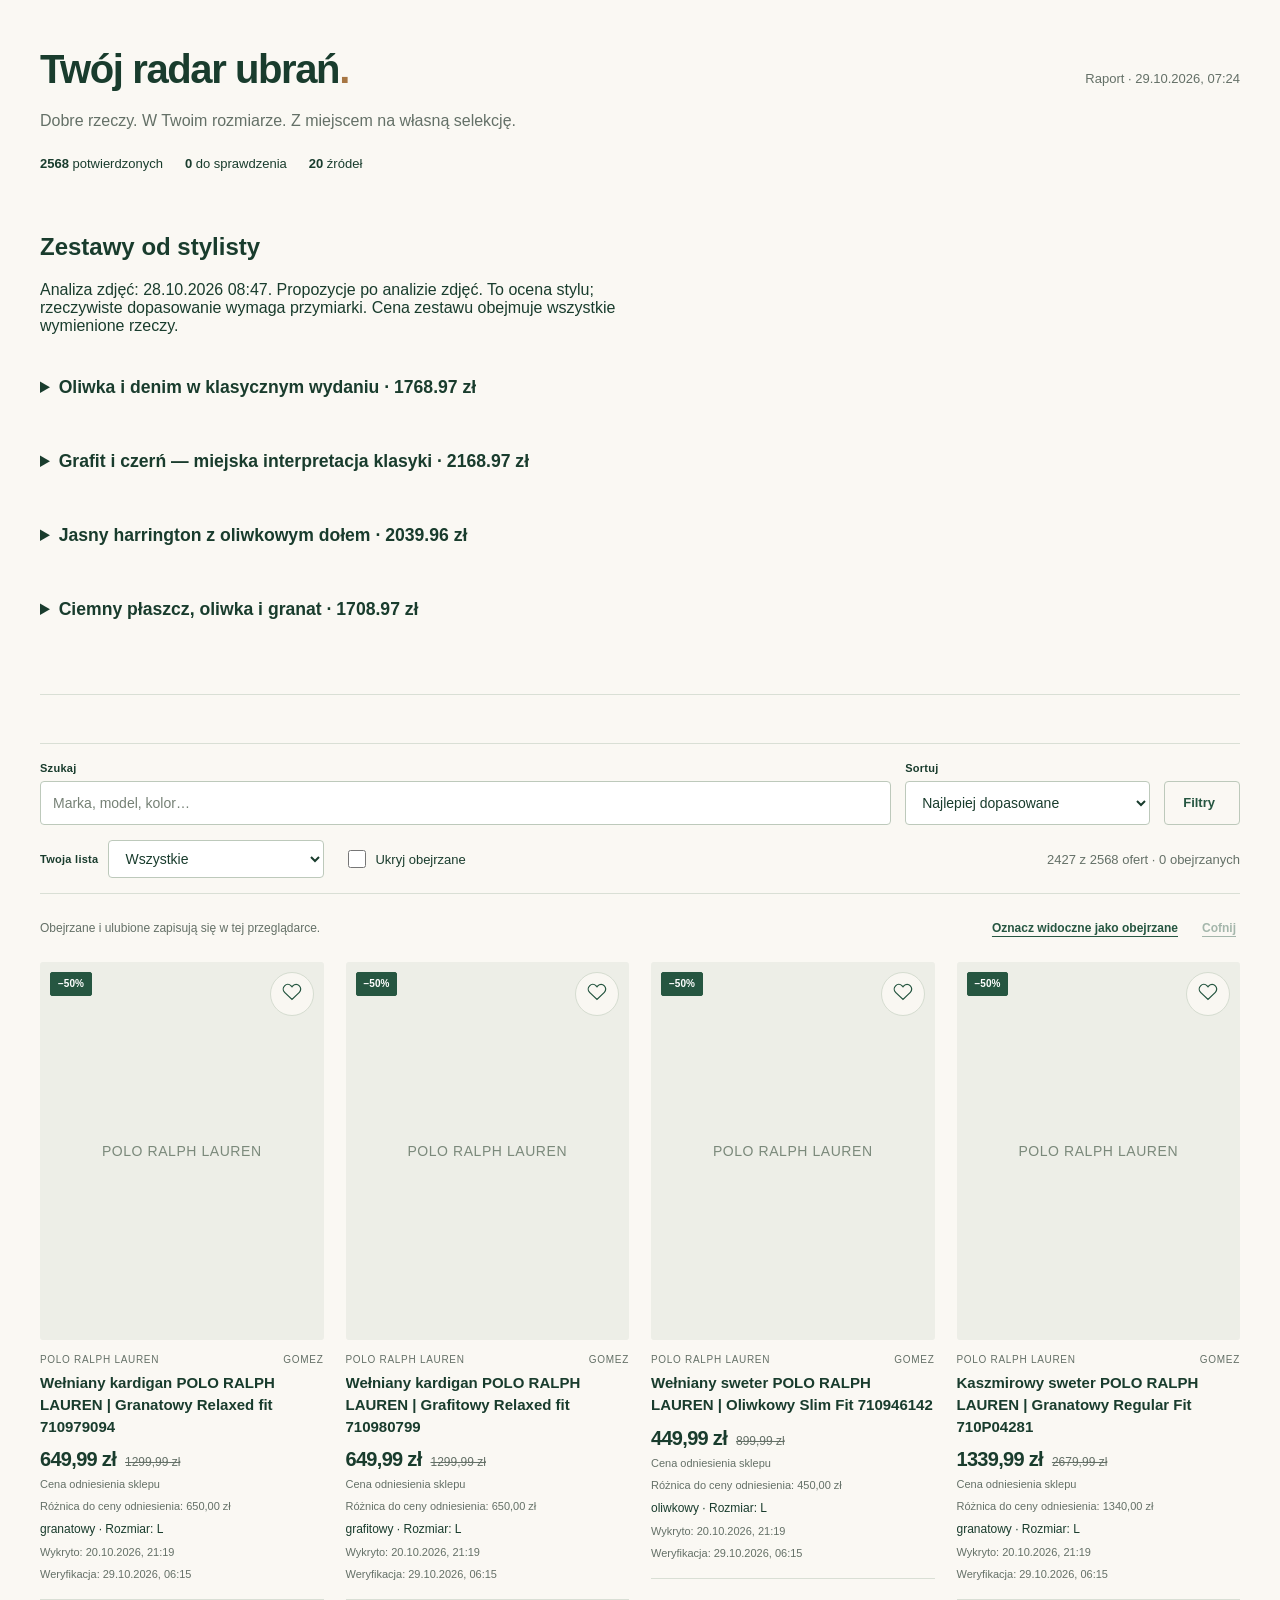
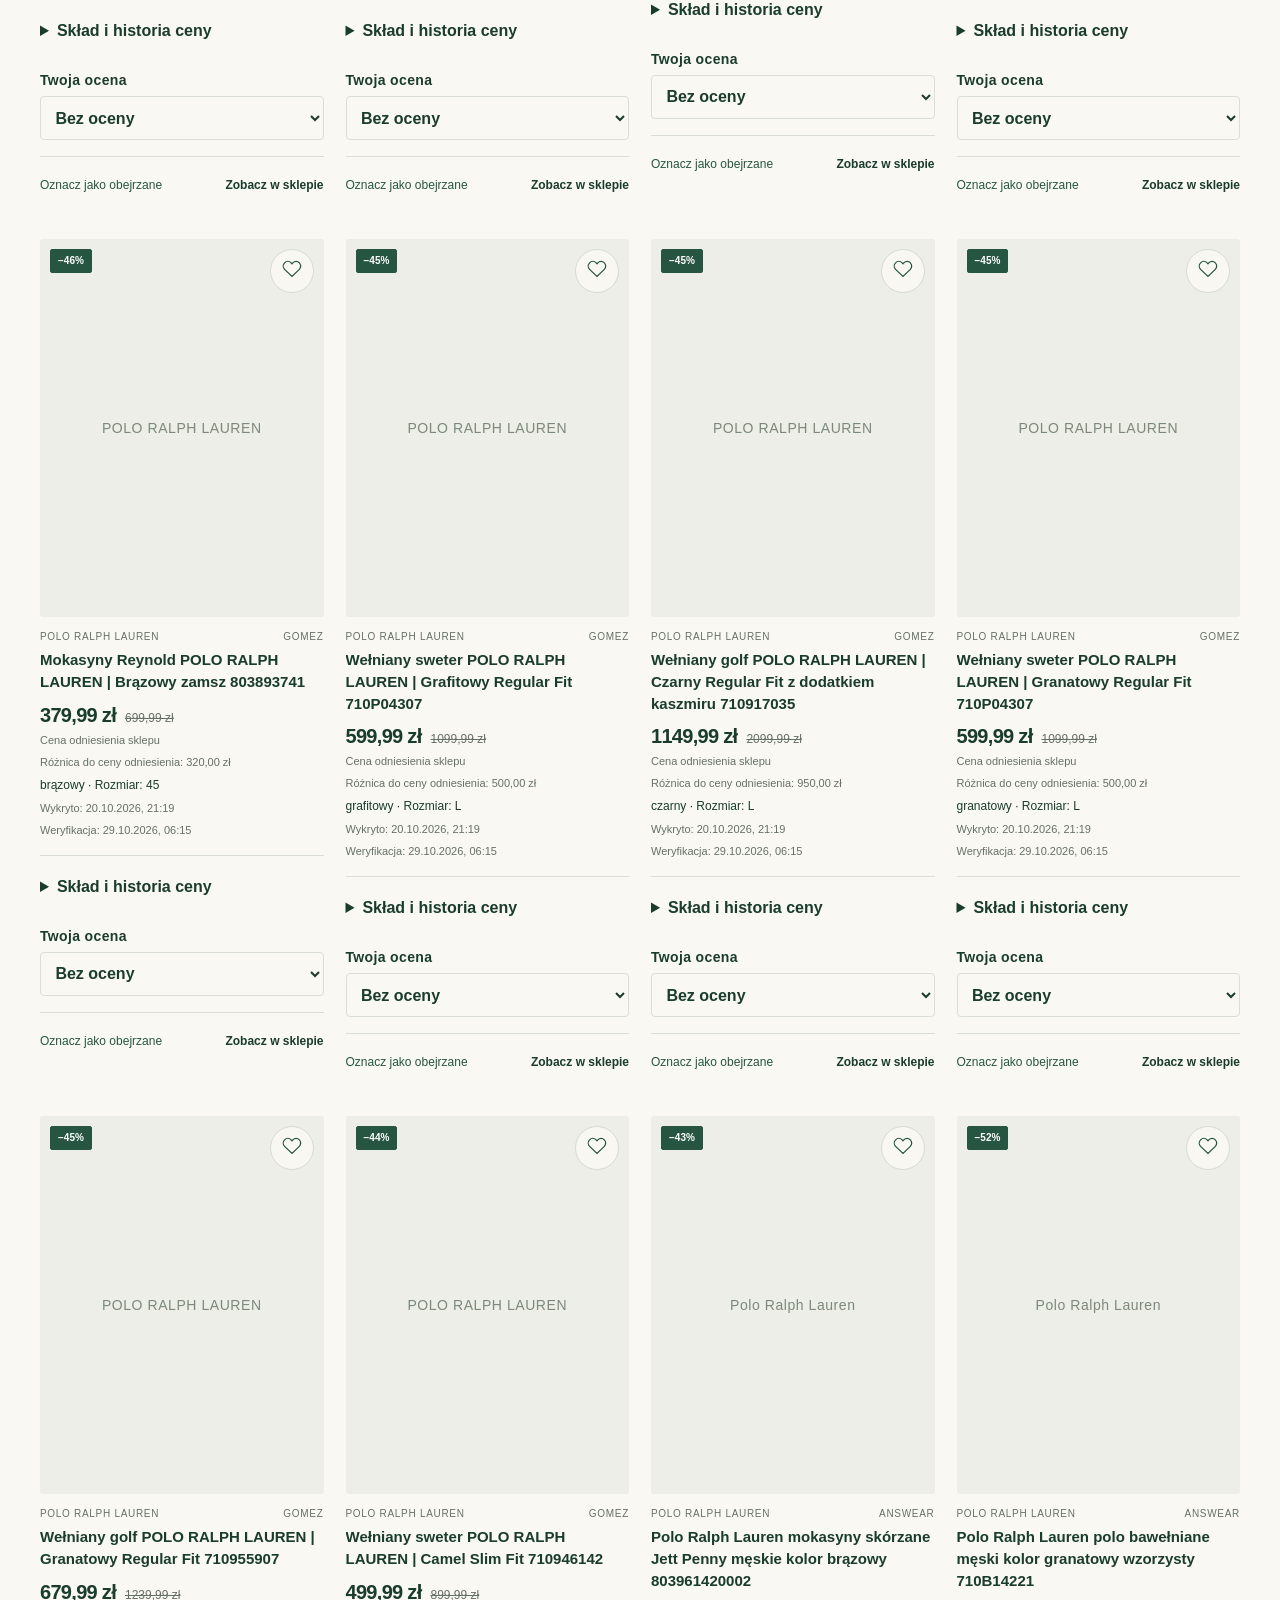
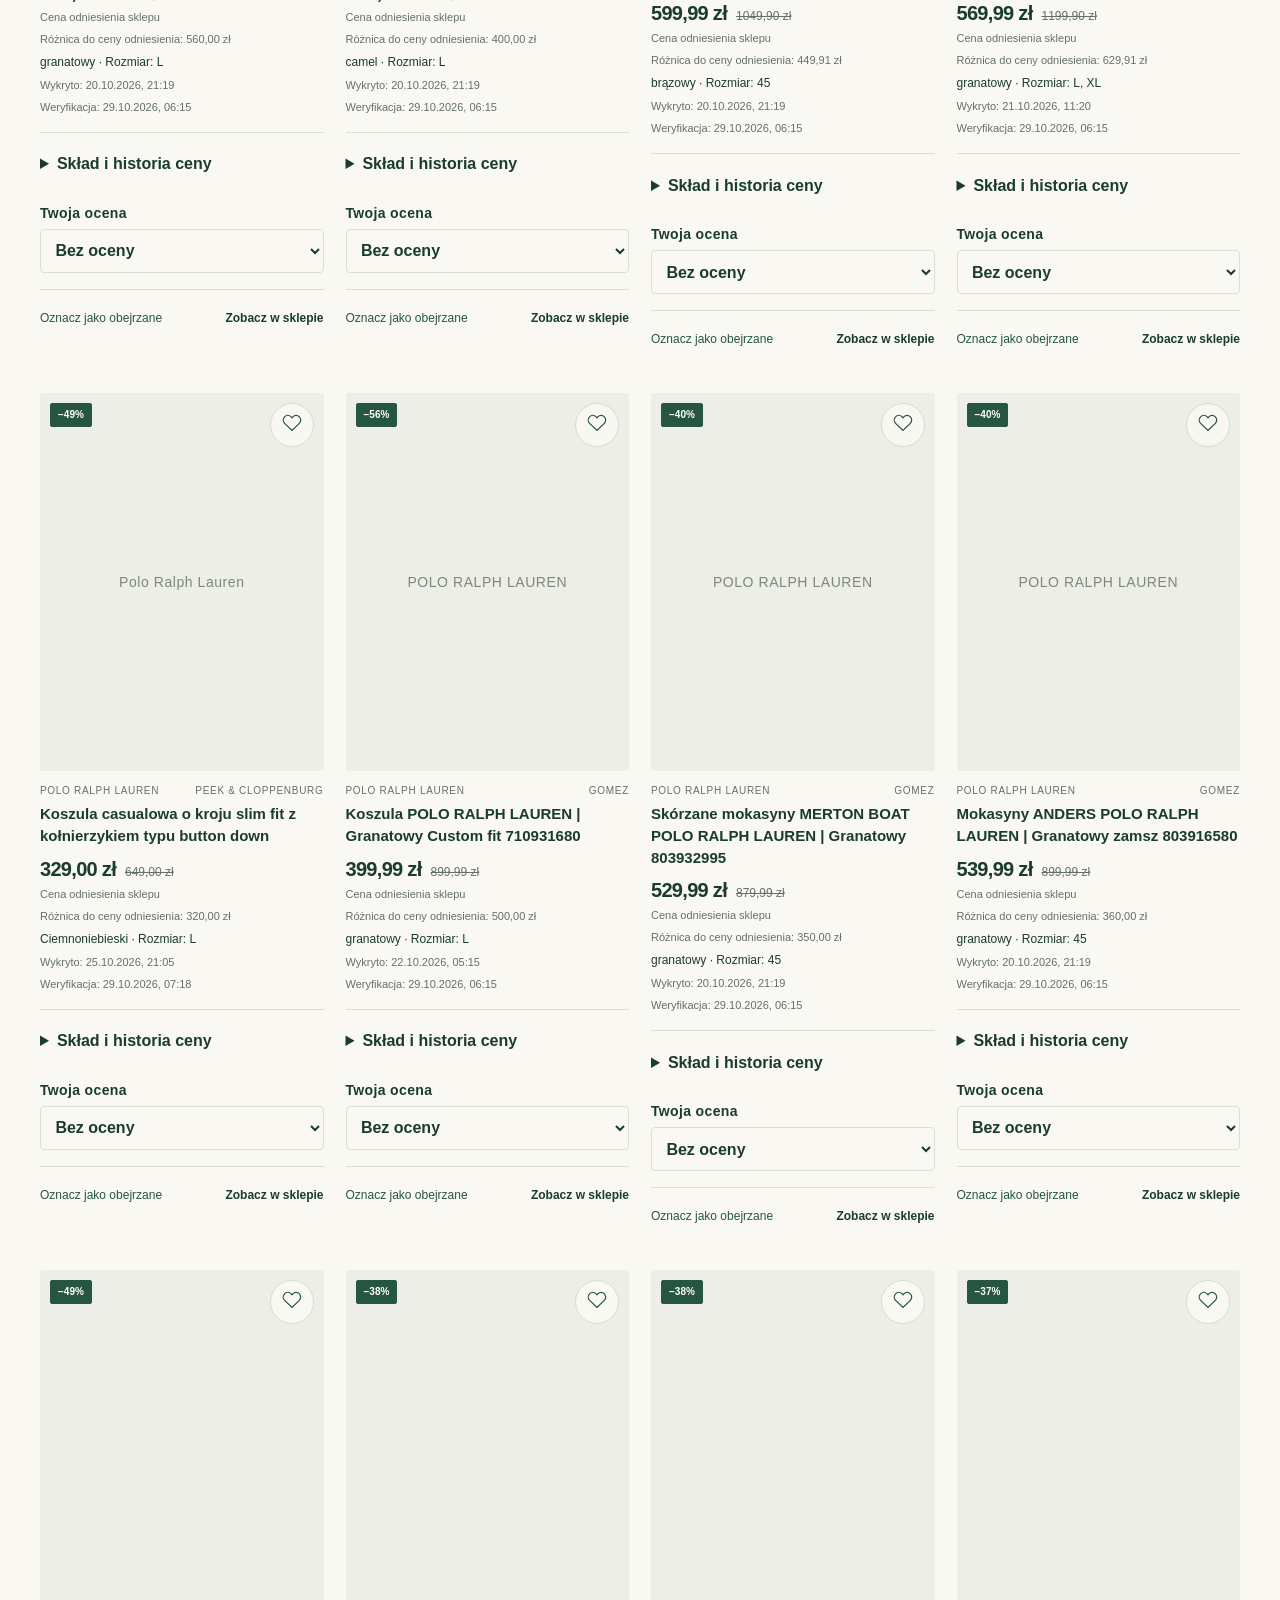
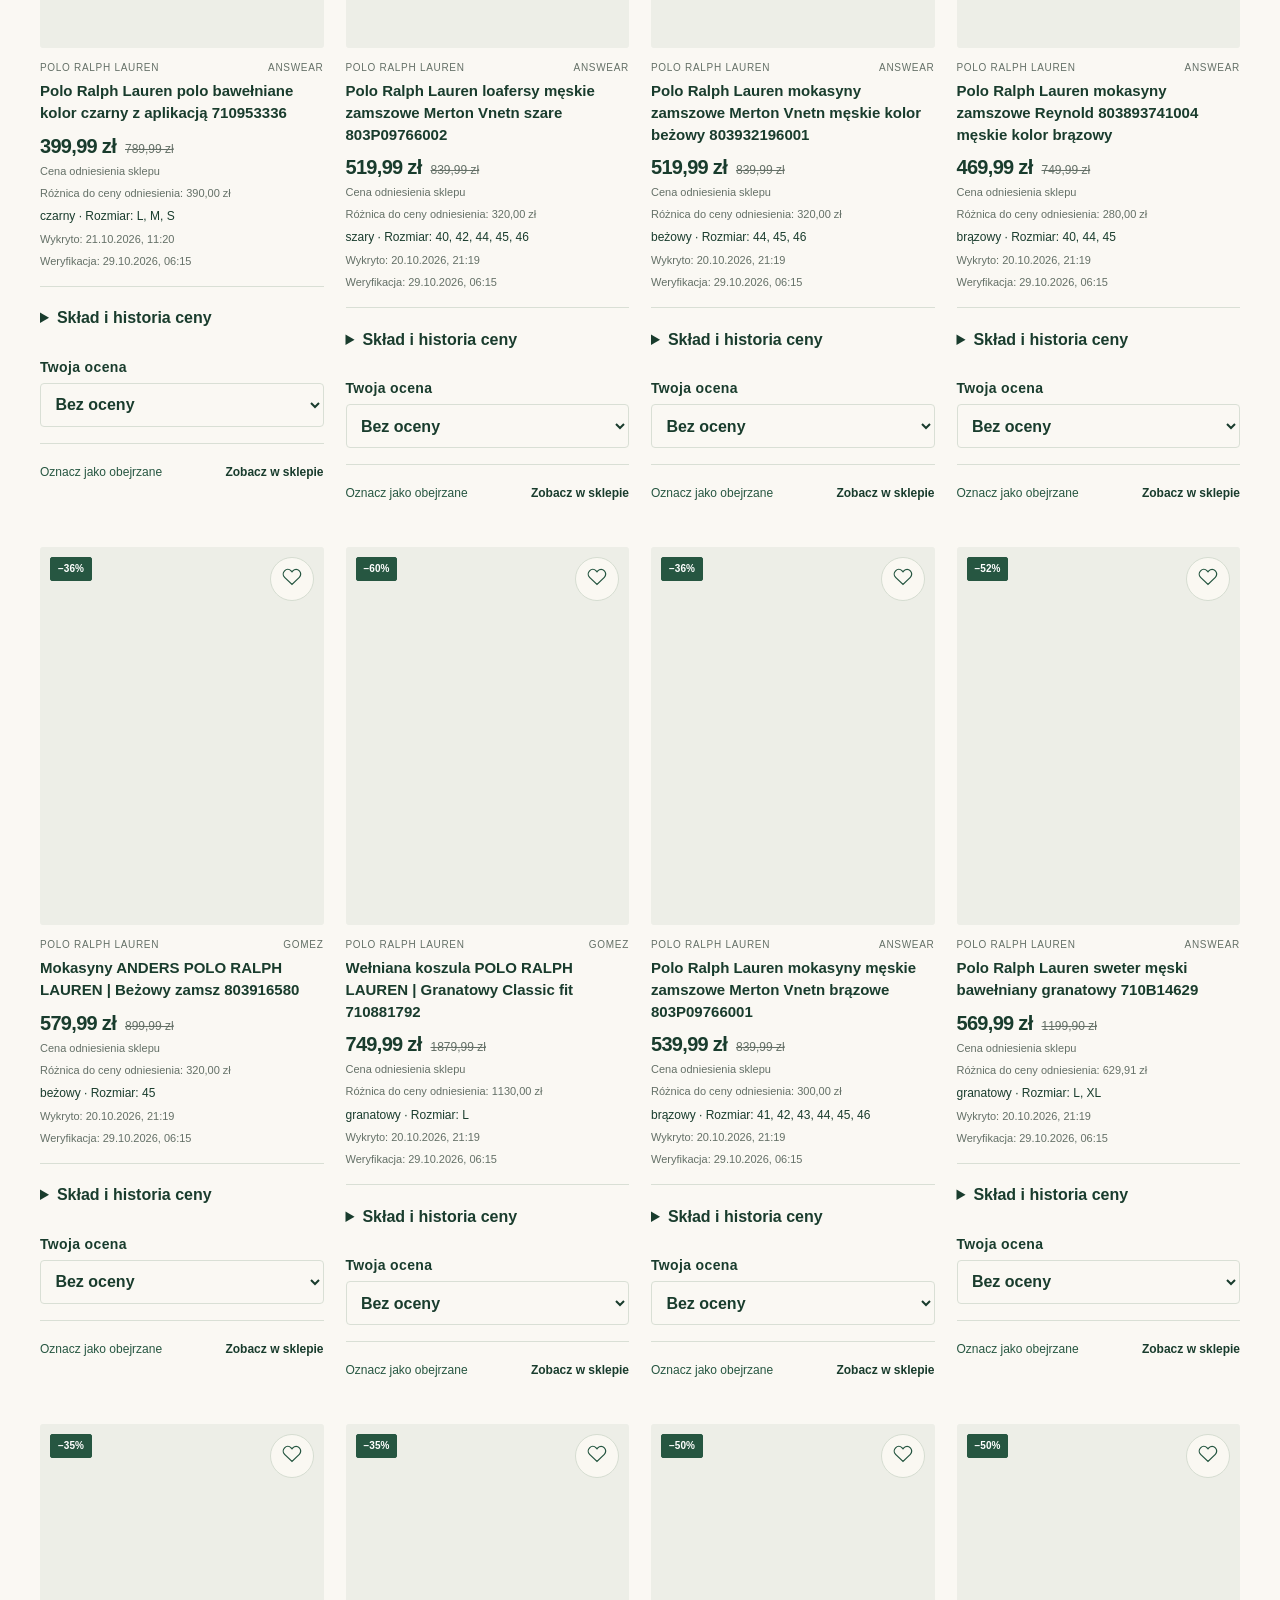
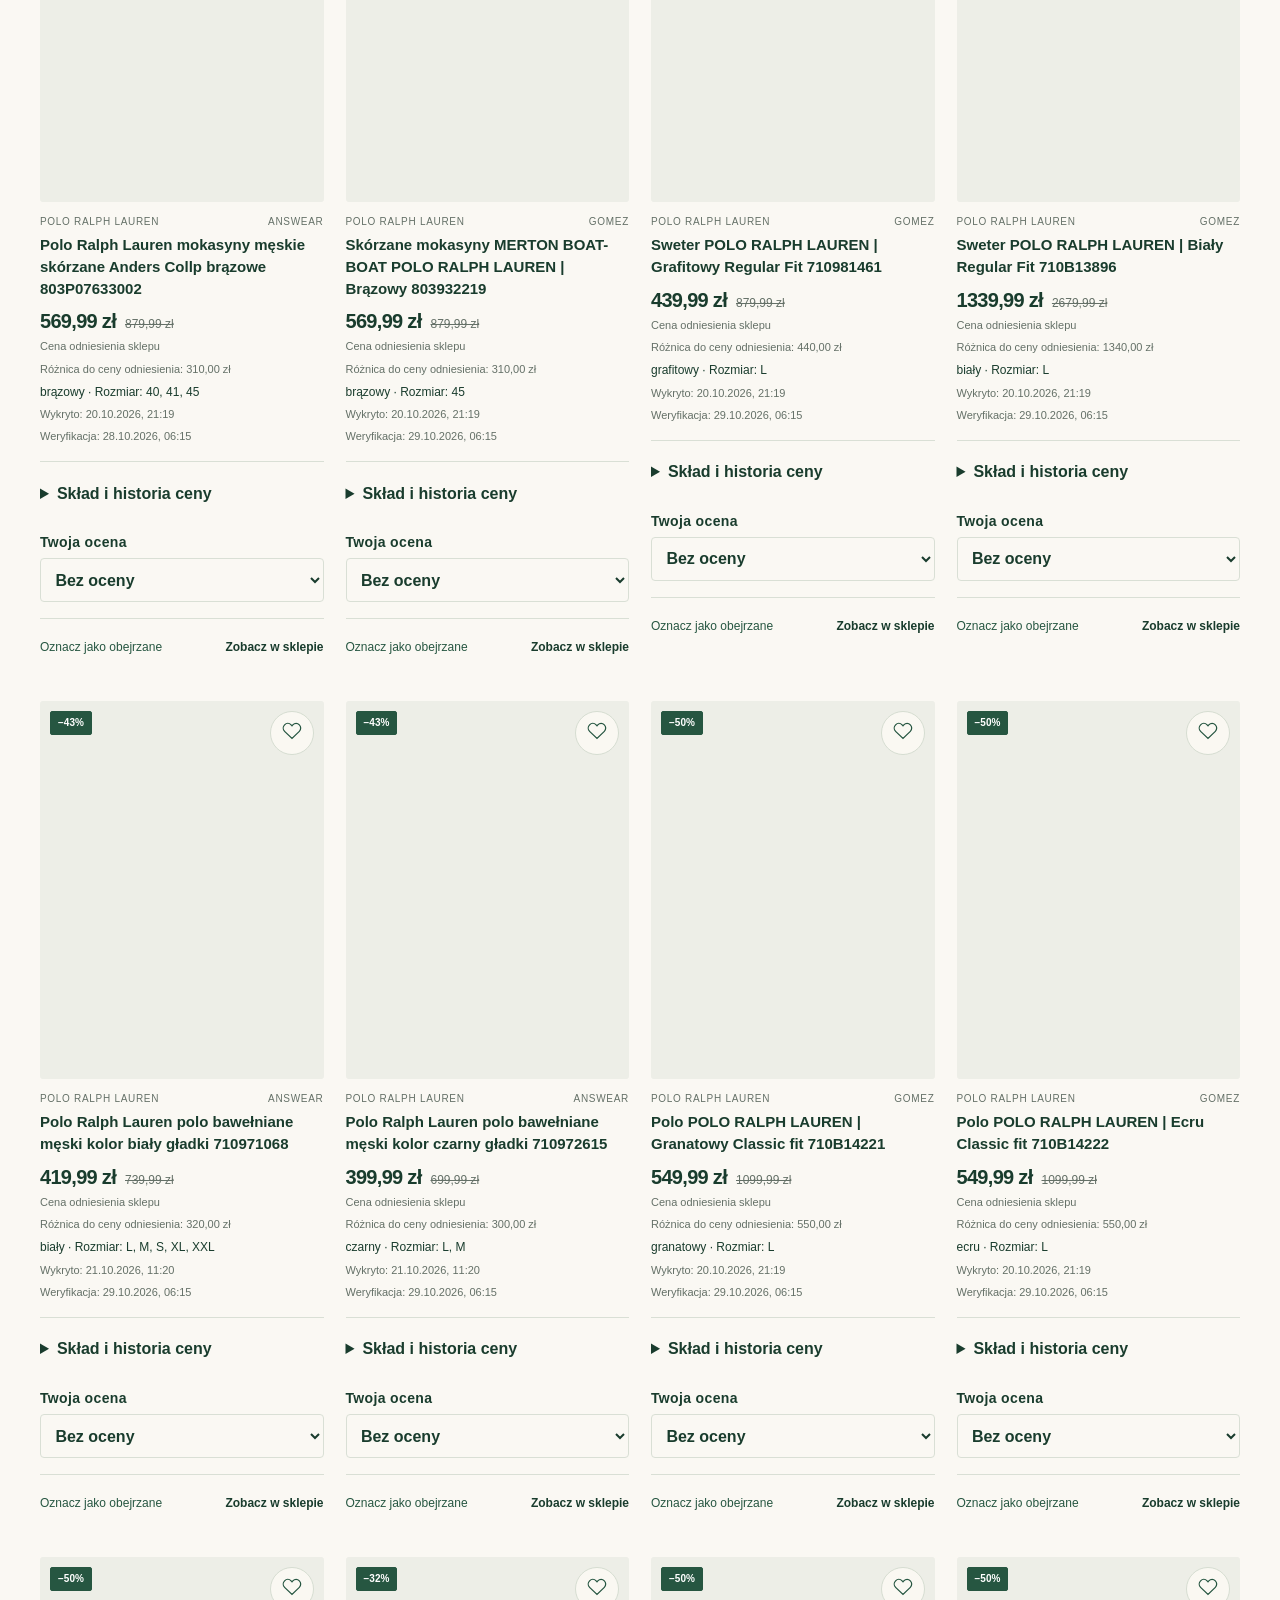
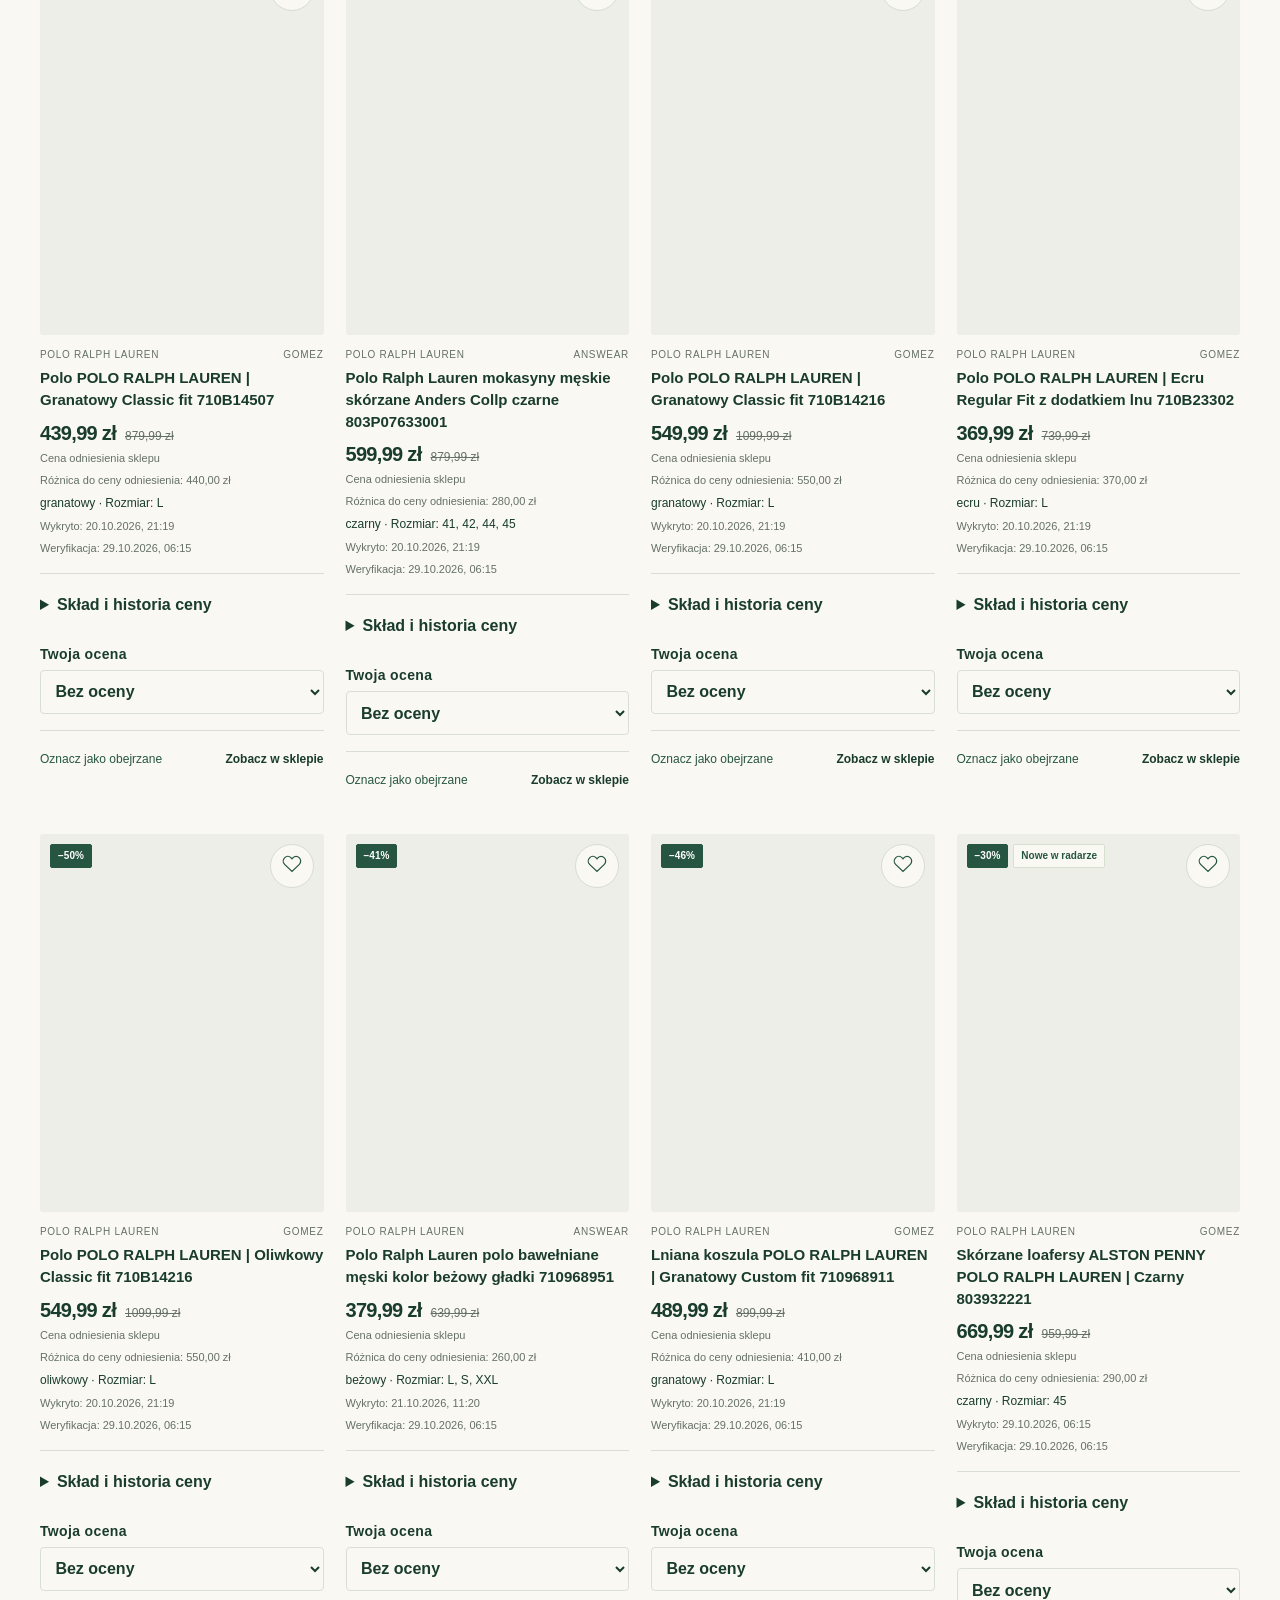
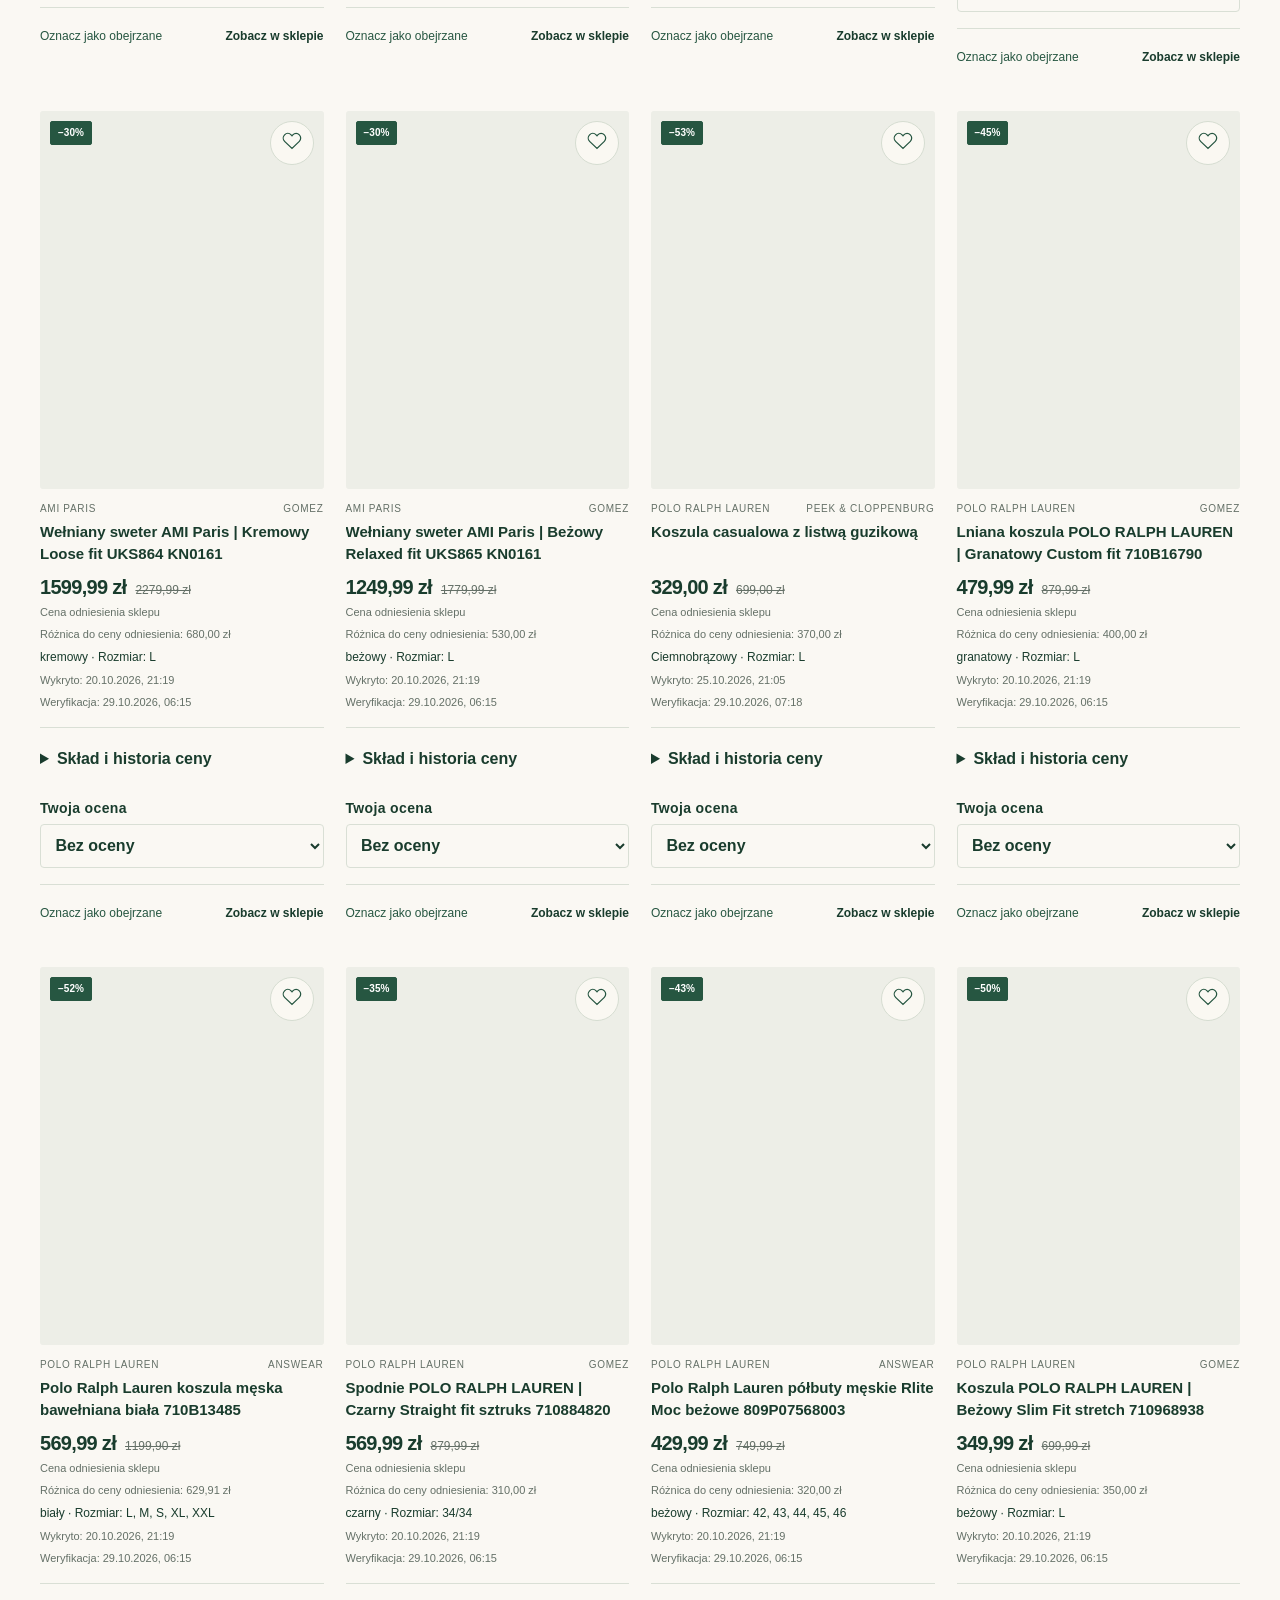
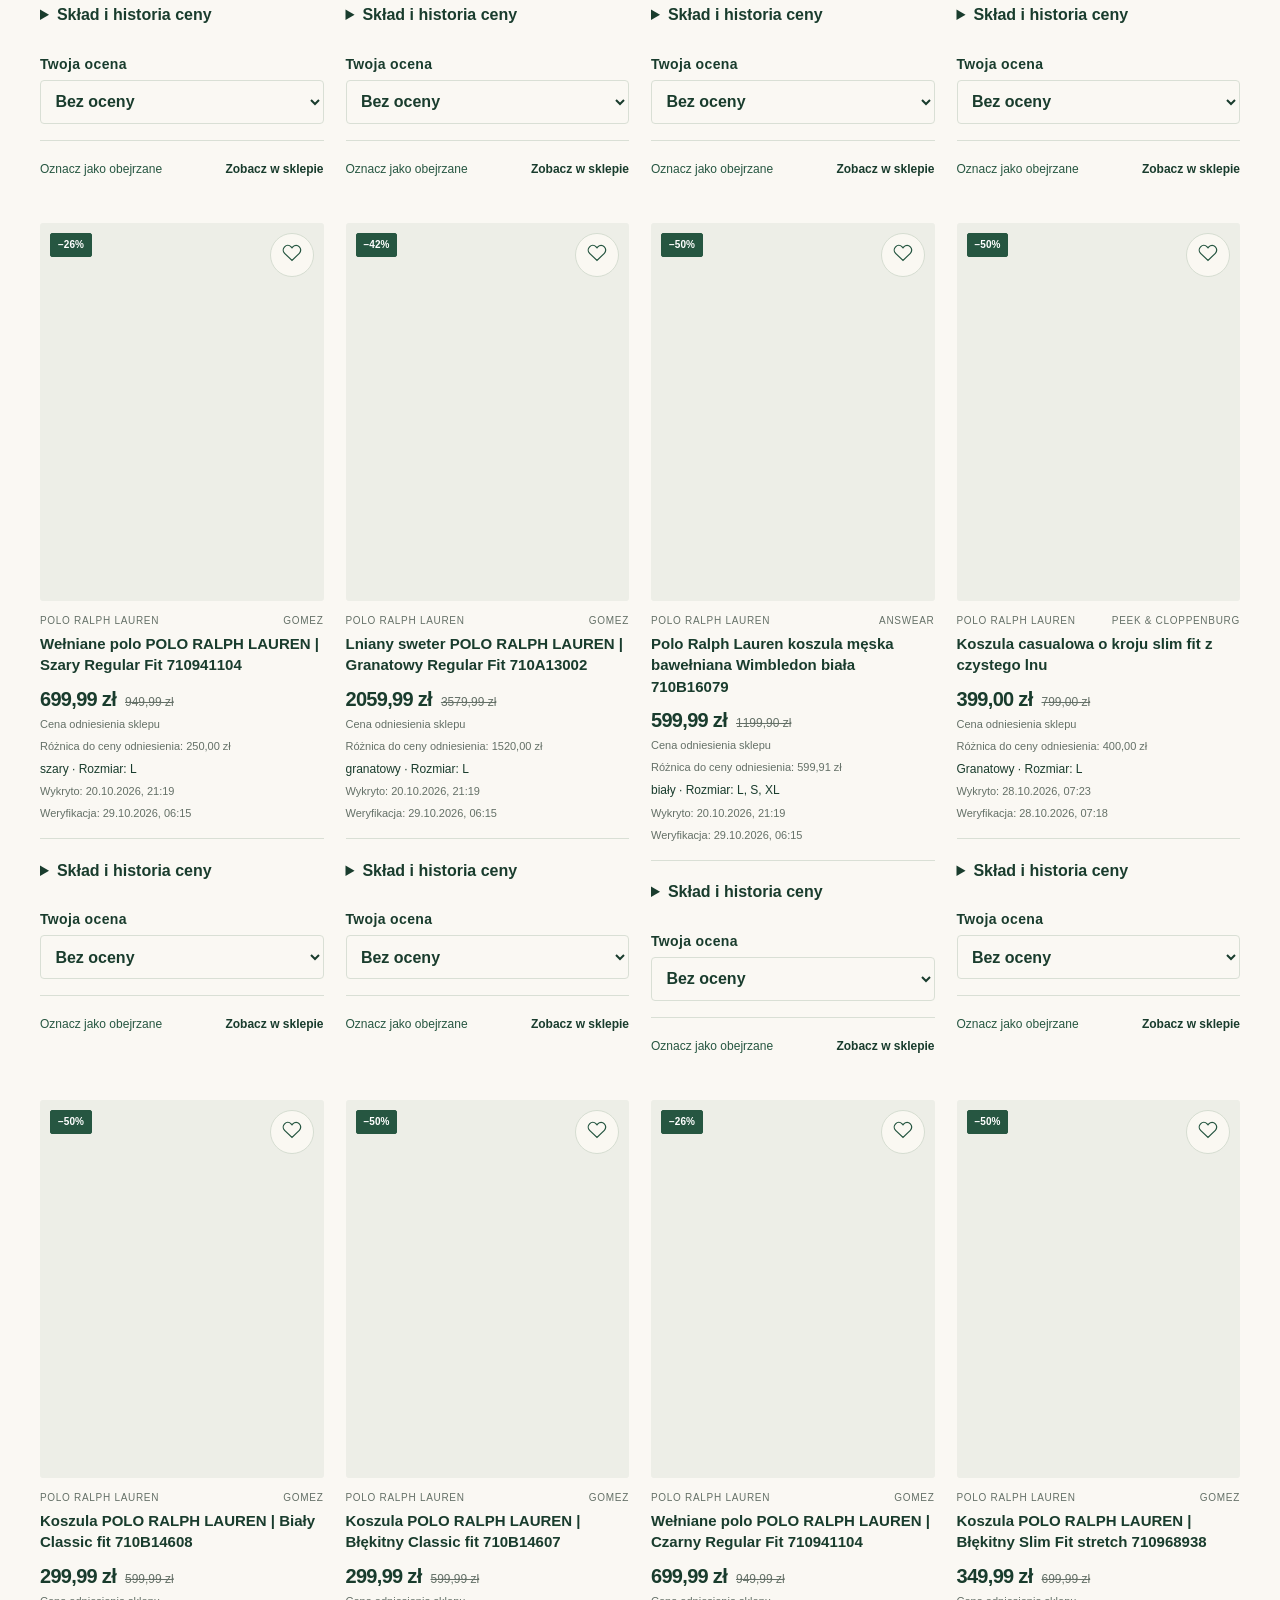
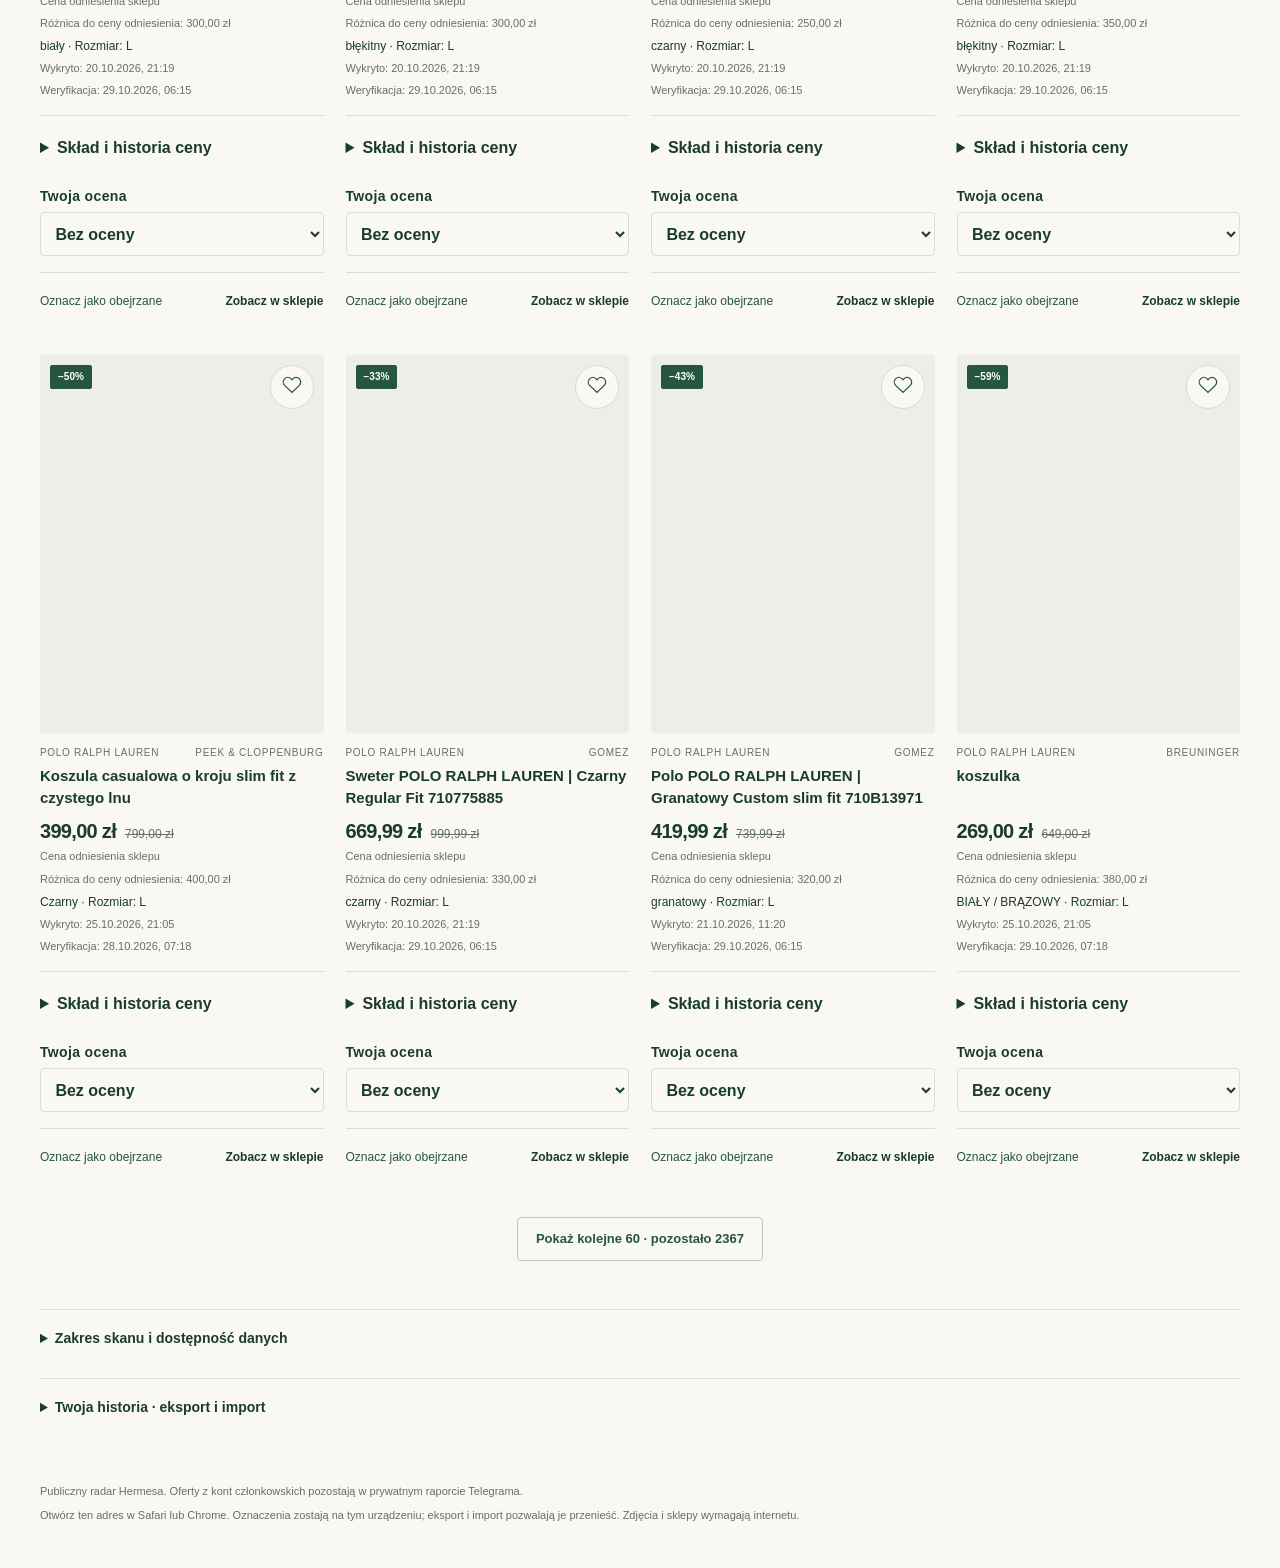
==== radar.html @ 1be6e058 "Zalando/Lounge 2026-10-29" ====
<!doctype html>
<html lang="pl">
<head>
  <meta charset="utf-8">
  <meta name="viewport" content="width=device-width,initial-scale=1">
  <meta name="color-scheme" content="light">
  <meta name="robots" content="noindex, nofollow"><meta name="referrer" content="no-referrer">
  <meta http-equiv="Content-Security-Policy" content="default-src &#x27;none&#x27;; script-src &#x27;sha256-qC9asZ0d1ZzkJw02S2ctF0CqV90RpcH2kcnk150nEUI=&#x27;; style-src &#x27;sha256-hz+eW/xiM1DfiXN0Cu+ZD9nPpnYjF3MrberVdk5clm0=&#x27;; img-src data: https://images.asos-media.com https://media.arket.com https://arket.centracdn.net https://media.cos.com https://images.selected.com https://checkout.selected.com https://image.uniqlo.com https://www.charlestyrwhitt.com https://st.mngbcn.com https://cms.brnstc.de https://product.fidcdn.net https://static.massimodutti.net https://img01.ztat.net https://static.zara.net https://gomez.pl https://dtcralphlauren.scene7.com https://www.mrporter.com https://cache.mrporter.com https://cdn.shopify.com https://www.amiparis.com https://amiparis.com https://lscoglobal.scene7.com https://lsco.scene7.com https://*.ans-media.com https://*.vinted.net; base-uri &#x27;none&#x27;; form-action &#x27;none&#x27;; connect-src &#x27;none&#x27;; object-src &#x27;none&#x27;">
  <title>Twój radar ubrań</title>
  <style>:root{--paper:#faf8f3;--ink:#193c2d;--green:#265641;--muted:#647067;--line:#d9dfd5;--soft:#eef1e9;--white:#fff;--red:#8c342c;font-family:-apple-system,BlinkMacSystemFont,"Segoe UI",sans-serif;color:var(--ink);background:var(--paper);font-synthesis:none}*{box-sizing:border-box}body{margin:0}button,input,select{font:inherit}button,a,input,select,summary{-webkit-tap-highlight-color:transparent}button{cursor:pointer}button:disabled{cursor:default;opacity:.4}a{color:inherit}::selection{background:#d8e5c9} :focus-visible{outline:3px solid #a76a25;outline-offset:3px} [hidden]{display:none!important}.wrap{max-width:1440px;margin:auto;padding-left:40px;padding-right:40px}.masthead{padding-top:48px;padding-bottom:30px}.eyebrow{font-size:11px;letter-spacing:.16em;text-transform:uppercase;font-weight:700;margin:0 0 14px}.heading-row{display:flex;align-items:baseline;justify-content:space-between;gap:24px}h1{font-size:40px;font-weight:600;line-height:1.06;letter-spacing:-.035em;margin:0}.heading-dot{color:#a77643}.edition{font-size:13px;color:var(--muted);white-space:nowrap}.intro{font-size:16px;line-height:1.6;color:var(--muted);margin:18px 0 22px}.summary{display:flex;flex-wrap:wrap;gap:10px 22px;font-size:13px}.summary strong{font-weight:700;font-variant-numeric:tabular-nums}.toolbar{background:var(--paper);position:sticky;top:0;z-index:3;padding:18px 0 12px;border-top:1px solid var(--line);border-bottom:1px solid var(--line)}.primary-controls{display:flex;align-items:end;gap:14px}.search-field{flex:1}.sort-field{width:245px}label{display:flex;flex-direction:column;gap:7px;font-size:11px;font-weight:650;letter-spacing:.025em}input,select{height:44px;min-width:0;border:1px solid #bdc9bb;border-radius:4px;background:var(--white);color:var(--ink);padding:0 12px;font-size:14px;font-weight:400;letter-spacing:normal}input::placeholder{color:#758075}input[type=checkbox]{width:18px;height:18px;margin:0;accent-color:var(--green);flex-shrink:0}input[type=number]{width:100%}.button{min-height:44px;padding:11px 18px;display:inline-flex;gap:6px;align-items:center;justify-content:center;border:1px solid var(--green);border-radius:4px;background:var(--green);color:#fff;font-size:13px;font-weight:600;line-height:1.4;text-decoration:none}.button.secondary{background:transparent;color:var(--green);border-color:#bdc9bb}.text-button{border:0;background:transparent;color:var(--green);padding:10px 4px;min-height:44px;font-size:12px;font-weight:600;text-decoration:underline;text-underline-offset:4px}.quick-controls{display:flex;flex-wrap:wrap;align-items:center;gap:12px 24px;padding-top:12px}.quick-controls>label:first-child{flex-direction:row;align-items:center;gap:10px}.quick-controls select{height:38px}.check{display:flex;flex-direction:row;align-items:center;gap:9px;min-height:44px;font-size:13px;font-weight:450;letter-spacing:normal}.result-count{margin-left:auto;font-size:13px;color:var(--muted);font-variant-numeric:tabular-nums}.toolbar.filters-open{max-height:100vh;max-height:100dvh;overflow-y:auto;overscroll-behavior:contain;scroll-padding-block:12px}.filter-panel-head{display:flex;align-items:center;justify-content:space-between;gap:12px;margin-bottom:16px}.filter-panel-head strong{font-size:14px}#filter-apply{margin-left:auto}.filter-panel{border-top:1px solid var(--line);margin-top:10px;padding-top:18px}.filter-grid{display:grid;grid-template-columns:repeat(4,minmax(0,1fr));gap:16px}.filter-bottom{display:flex;gap:12px 28px;align-items:center;flex-wrap:wrap;padding-top:12px}.filter-bottom .text-button{margin-left:auto}.selection-bar{display:flex;justify-content:space-between;align-items:center;gap:16px;padding:12px 0}.selection-bar p{font-size:12px;color:var(--muted);line-height:1.5;margin:0}.selection-actions{display:flex;gap:16px}.status{font-size:13px;line-height:1.5;margin:0 0 16px;color:var(--green)}.status:empty{display:none}.offer-grid{display:grid;grid-template-columns:repeat(4,minmax(0,1fr));gap:32px 22px}.offer{min-width:0;position:relative}.image-wrap{position:relative;aspect-ratio:3/4;background:#edeee7;overflow:hidden;border-radius:3px;display:flex;align-items:center;justify-content:center}.product-image{width:100%;height:100%;object-fit:contain;mix-blend-mode:multiply}.image-fallback{font-size:14px;color:#7b897b;text-align:center;padding:20px;line-height:1.6;letter-spacing:.04em}.favorite-button{position:absolute;right:10px;top:10px;width:44px;height:44px;background:rgba(250,248,243,.96);border:1px solid #d5dcd0;border-radius:50%;font-size:24px;color:var(--green);line-height:1}.favorite-button[aria-pressed=true]{background:var(--green);color:white;border-color:var(--green)}.badges{position:absolute;left:10px;top:10px;right:65px;display:flex;flex-wrap:wrap;gap:5px;pointer-events:none}.badge{font-size:10px;font-weight:650;padding:5px 7px;background:var(--paper);color:var(--green);line-height:1.2;border:1px solid #d6dfd0;border-radius:2px}.badge.pending{color:#745221;background:#fff7e7;border-color:#dcccaa}.badge.discount{background:var(--green);color:#fff;border-color:var(--green)}.offer.seen .product-image{opacity:.67}.offer.seen .image-wrap:after{content:"Obejrzane";position:absolute;bottom:10px;left:10px;background:var(--paper);padding:6px 9px;font-size:11px;color:var(--muted);border-radius:2px}.offer-body{padding:14px 0 0}.offer-kicker{display:flex;justify-content:space-between;gap:10px;font-size:10px;letter-spacing:.07em;text-transform:uppercase;color:var(--muted);margin:0 0 7px}.offer-kicker span{overflow-wrap:anywhere}.offer-title{font-size:15px;line-height:1.45;font-weight:550;margin:0 0 11px;display:-webkit-box;-webkit-line-clamp:3;-webkit-box-orient:vertical;overflow:hidden;min-height:44px}.offer-title a{text-decoration:none}.offer-title a:hover{text-decoration:underline;text-underline-offset:3px}.price-row{display:flex;align-items:baseline;gap:9px;flex-wrap:wrap;font-variant-numeric:tabular-nums}.price{font-size:20px;font-weight:650;letter-spacing:-.035em}.old-price{font-size:12px;color:var(--muted);text-decoration:line-through}.native-price,.reference,.offer-details,.offer-date{color:var(--muted);font-size:11px;line-height:1.55;margin:5px 0 0}.offer-details{font-size:12px;color:var(--ink)}.pending-reason{font-size:12px;line-height:1.5;color:#745221;margin:9px 0 0}.offer-actions{display:flex;gap:9px;align-items:center;border-top:1px solid var(--line);margin-top:12px;padding-top:6px;flex-wrap:wrap}.seen-button{border:0;background:transparent;padding:10px 0;font-size:12px;min-height:44px;color:var(--green);text-align:left}.seen-button[aria-pressed=true]{color:var(--muted)}.shop-link{margin-left:auto;font-size:12px;min-height:44px;display:flex;align-items:center;gap:5px;text-decoration:none;font-weight:600}.shop-link:hover{text-decoration:underline}.history{margin:8px 0 0;font-size:11px;color:var(--muted)}.history summary{min-height:30px;cursor:pointer}.history ul{padding-left:17px;line-height:1.7;margin:5px 0}.load-more{text-align:center;margin:38px 0 48px}.empty{text-align:center;padding:70px 20px}.empty h2{font-size:28px;font-weight:550;letter-spacing:-.025em;margin:10px 0}.empty p{color:var(--muted);max-width:450px;margin:15px auto 24px;line-height:1.6;font-size:14px}.coverage,.personal-data{border-top:1px solid var(--line);padding:20px 0}.coverage>summary,.personal-data>summary{cursor:pointer;font-size:14px;font-weight:600;min-height:28px}.coverage p,.personal-data p{font-size:12px;color:var(--muted);line-height:1.7;max-width:850px}.table-scroll{overflow-x:auto}table{width:100%;border-collapse:collapse;font-size:12px;text-align:left}th,td{padding:12px;border-bottom:1px solid var(--line);vertical-align:top}th{font-weight:600}td{color:var(--muted)}.data-actions{display:flex;align-items:center;gap:12px;flex-wrap:wrap}.file-label{position:relative;cursor:pointer;letter-spacing:normal}.file-label input{position:absolute;inset:0;width:100%;opacity:0;cursor:pointer}.file-label:focus-within{outline:3px solid #a76a25;outline-offset:3px}.danger{color:var(--red)}.clear-confirm{border-left:3px solid var(--red);padding:4px 16px;margin-top:18px}.clear-confirm .button{margin:0 8px 8px 0}.footer{padding-top:30px;padding-bottom:38px;color:var(--muted);font-size:11px;line-height:1.7}.footer p{margin:5px 0}.fallback{border-top:1px solid var(--line);padding-top:25px;padding-bottom:40px}.fallback h2{font-weight:550}.fallback p{line-height:1.6}.fallback a{overflow-wrap:anywhere}@media(min-width:1700px){.offer-grid{grid-template-columns:repeat(5,minmax(0,1fr))}}@media(max-width:1100px){.offer-grid{grid-template-columns:repeat(3,minmax(0,1fr))}.wrap{padding-left:28px;padding-right:28px}.heading-row{align-items:start;flex-direction:column;gap:15px}.filter-grid{grid-template-columns:repeat(3,minmax(0,1fr))}}@media(max-width:740px){.wrap{padding-left:18px;padding-right:18px}.masthead{padding-top:30px;padding-bottom:22px}.intro{font-size:14px;margin:14px 0 18px}.summary{font-size:12px;gap:8px 15px}.toolbar{padding-top:12px}.primary-controls{gap:10px;flex-wrap:wrap}.search-field{flex-basis:100%}.sort-field{flex:1;width:auto}.primary-controls>.button{min-width:85px}.quick-controls{gap:4px 14px}.quick-controls>label:first-child{font-size:0;gap:0}.quick-controls select{font-size:13px;width:141px}.check{font-size:12px}.result-count{margin-left:0;width:100%;padding-top:4px;font-size:12px}.filter-grid{grid-template-columns:repeat(2,minmax(0,1fr));gap:13px 10px}.filter-bottom{gap:2px}.filter-bottom .check{width:100%}.filter-bottom .text-button{margin-left:0}.selection-bar{align-items:start;flex-direction:column;gap:0;padding:10px 0}.selection-actions{justify-content:space-between;width:100%;gap:8px}.selection-actions .text-button{font-size:11px}.offer-grid{grid-template-columns:repeat(2,minmax(0,1fr));gap:25px 12px}.favorite-button{right:7px;top:7px;width:44px;height:44px}.badges{left:7px;top:7px;right:55px;gap:4px}.badge{font-size:9px;padding:4px}.offer-title{font-size:13px;-webkit-line-clamp:3;margin-bottom:8px;min-height:57px}.offer-body{padding-top:11px}.offer-kicker{font-size:9px;gap:5px;flex-direction:column;margin-bottom:6px}.price{font-size:18px}.old-price{font-size:10px}.offer-actions{gap:0;flex-direction:column;align-items:stretch}.shop-link{margin-left:0;justify-content:space-between;border-top:1px solid var(--line)}.seen-button{font-size:11px}.offer-details,.pending-reason{font-size:11px}.coverage>summary,.personal-data>summary{font-size:13px}.edition{font-size:12px}.load-more{margin:28px 0 36px}.data-actions{align-items:stretch}.data-actions>.button{flex:1}.data-actions>.danger{width:100%;text-align:left}}@media(prefers-reduced-motion:no-preference){.button,.favorite-button{transition:background-color .15s,color .15s}.product-image{transition:opacity .15s}}

@media(max-width:740px){h1{font-size:32px}}

.static-page,.static-pending{margin:24px 0;padding:18px 0;border-top:1px solid var(--line)}.static-page>summary,.static-pending>summary{cursor:pointer;min-height:44px;font-weight:600}.static-page>.offer-grid{margin-top:20px}#preview-note{max-width:70ch;font-size:14px;line-height:1.6;margin:12px 0 24px}#static-report>h2{font-size:22px}#static-report>p{line-height:1.6;margin-bottom:24px}.static-pending li{margin:18px 0}

.stylist{margin-block:2rem 3rem;padding-bottom:2rem;border-bottom:1px solid var(--line,#d7ddd7)}.outfit{margin-block:2rem}.outfit h3{font-size:1.3rem;margin-bottom:.5rem}.outfit-items{display:grid;grid-template-columns:repeat(auto-fit,minmax(140px,1fr));gap:1rem;list-style:none;padding:0}.outfit-items li{min-width:0}.outfit-items img{display:block;width:100%;height:240px;object-fit:contain;background:#f4f2ed;margin-bottom:.6rem}.outfit-items a{overflow-wrap:anywhere}.outfit-items p{font-size:.85rem}.stylist>p,.outfit>p{max-width:70ch}

.outfit>summary{cursor:pointer;font-size:1.1rem;font-weight:600;padding-block:.65rem}.outfit[open]>summary{margin-bottom:1rem}

.offer-evidence{margin-block:1rem;border-top:1px solid var(--line);padding-top:.75rem}.offer-evidence summary{cursor:pointer;min-height:44px;display:list-item;padding-block:.65rem;font-weight:600}.offer-evidence p{font-size:.875rem;line-height:1.5;overflow-wrap:anywhere}.rating-label{display:grid;gap:.5rem;margin-block:1rem;font-size:.875rem;font-weight:600}.feedback-select{width:100%;min-width:0;min-height:44px;font:inherit;font-size:1rem;padding:.65rem;background:var(--paper,#faf9f5);color:var(--ink,#173b2e);border:1px solid var(--line,#b8c4bc);border-radius:4px}.feedback-select:focus-visible{outline:2px solid #173b2e;outline-offset:3px}
</style>
</head>
<body>
  <header class="masthead wrap">
    <div class="heading-row"><h1>Twój radar ubrań<span class="heading-dot">.</span></h1><span class="edition" id="edition">2026-10-29T08:24:57+01:00</span></div>
    <p class="intro">Dobre rzeczy. W Twoim rozmiarze. Z miejscem na własną selekcję.</p>
    <div class="summary" id="summary">2568 dopasowań · 0 do sprawdzenia</div>
  </header>
  <main class="wrap">
    <section class="stylist" aria-label="Zestawy od stylisty"><h2>Zestawy od stylisty</h2><p>Analiza zdjęć: 28.10.2026 08:47. Propozycje po analizie zdjęć. To ocena stylu; rzeczywiste dopasowanie wymaga przymiarki. Cena zestawu obejmuje wszystkie wymienione rzeczy.</p><details class="outfit"><summary>Oliwka i denim w klasycznym wydaniu · 1768.97 zł</summary><p>Nieformalne spotkanie, kawa i jesienny spacer po mieście.</p><ol class="outfit-items"><li><img src="https://gomez.pl/assets/photo/detect/align-tc/upload/product/246/pr255m00004039p000l-2-scale-432-500.jpg.webp" alt="Wełniany sweter POLO RALPH LAUREN | Oliwkowy Slim Fit 710946142" loading="lazy" width="180" height="240"><a href="https://gomez.pl/pl/product/polo-ralph-lauren-lssfvnpp-long-sleeve-pullover-710946142-7" rel="noopener noreferrer">1. Wełniany sweter POLO RALPH LAUREN | Oliwkowy Slim Fit 710946142</a><p>Gomez · 449.99 zł · Rozmiar: L</p></li><li><img src="https://img2.ans-media.com/i/628x942/SS26-SJM03M-55J_F1.webp?v=1768415708" alt="Polo Ralph Lauren jeansy męskie 710982147" loading="lazy" width="180" height="240"><a href="https://answear.com/p/polo-ralph-lauren-jeansy-meskie-710982147-1535368" rel="noopener noreferrer">2. Polo Ralph Lauren jeansy męskie 710982147</a><p>Answear · 419.99 zł · Rozmiar: 31/32, 32/32, 33/32, 33/34, 34/32, 34/34, 36/32, 36/34, 38/32</p></li><li><img src="https://images1.vinted.net/t/05_026d2_28q4PBB4fPfnRNZUux5PmbJs/310x430/4d84e2c9.webp?s=f9b47c9dae382a94125bb87a8a2ba2202721830b" alt="Polo Ralph Lauren Men’s Quilted Down Jacket – Navy Blue" loading="lazy" width="180" height="240"><a href="https://www.vinted.pl/items/10480346859-polo-ralph-lauren-mens-quilted-down-jacket-navy-blue" rel="noopener noreferrer">3. Polo Ralph Lauren Men’s Quilted Down Jacket – Navy Blue</a><p>Vinted · 299.00 zł · Rozmiar: L</p></li><li><img src="https://img2.ans-media.com/i/628x942/SS25-OBM11E-88X_F1.webp?v=1743487869" alt="Polo Ralph Lauren mokasyny skórzane Jett Penny męskie kolor brązowy 803961420002" loading="lazy" width="180" height="240"><a href="https://answear.com/p/polo-ralph-lauren-mokasyny-skorzane-jett-penny-meskie-kolor-brazowy-803961420002-1388730" rel="noopener noreferrer">4. Polo Ralph Lauren mokasyny skórzane Jett Penny męskie kolor brązowy 803961420002</a><p>Answear · 599.99 zł · Rozmiar: 45</p></li></ol><p><strong>Dlaczego pasuje:</strong> Sweter 1 zestawiony z jeansami 2 łączy spokojną oliwkę z niebieskim denimem. Kurtka 3 dodaje uporządkowaną warstwę z kołnierzykiem i pikowaniem, a brązowe mokasyny 4 podnoszą formalność bez efektu garniturowego. To nawiązanie do warstwowych inspiracji użytkownika, ale w ciemniejszej palecie.</p><p>1 ma dekolt w serek, drobną fakturę i dość wąski obrys tułowia na zdjęciu. 2 pokazują długie, raczej proste nogawki i widoczne rozjaśnienia denimu. 3 ma poziome pikowanie, kieszenie na piersi i długość w okolice bioder; zdjęcie na wieszaku nie pozwala ocenić miejsca na sweter 1. 4 mają pasek typu penny i wyraźniejszą, ciemną podeszwę. Nie dobieram pozostałych ubrań modela ze zdjęcia 2. Ochrona kurtki 3 przed chłodem i deszczem nie wynika ze zdjęcia.</p><p><strong>Razem: 1768.97 zł</strong></p></details><details class="outfit"><summary>Grafit i czerń — miejska interpretacja klasyki · 2168.97 zł</summary><p>Biuro bez garnituru, kolacja lub wyjście do teatru w swobodniejszym wydaniu.</p><ol class="outfit-items"><li><img src="https://gomez.pl/assets/photo/detect/align-tc/upload/product/0/pr261m0000410hp000l-2-scale-432-500.jpg.webp" alt="Wełniany sweter POLO RALPH LAUREN | Grafitowy Regular Fit 710P04307" loading="lazy" width="180" height="240"><a href="https://gomez.pl/pl/product/polo-ralph-lauren-cotton-wool-sweater-pullover-710p04307-7" rel="noopener noreferrer">1. Wełniany sweter POLO RALPH LAUREN | Grafitowy Regular Fit 710P04307</a><p>Gomez · 599.99 zł · Rozmiar: L</p></li><li><img src="https://gomez.pl/assets/photo/detect/upload/product/149/710884820001-alternate1-scale-432-500.jpg.webp" alt="Spodnie POLO RALPH LAUREN | Czarny Straight fit sztruks 710884820" loading="lazy" width="180" height="240"><a href="https://gomez.pl/pl/product/polo-ralph-lauren-stfbedfordp-flat-front-710884820-8" rel="noopener noreferrer">2. Spodnie POLO RALPH LAUREN | Czarny Straight fit sztruks 710884820</a><p>Gomez · 569.99 zł · Rozmiar: 34/34</p></li><li><img src="https://static.zara.net/assets/public/c779/50d7/ce6d41d89ff7/5244faf8e7ab/02949756800-p/02949756800-p.jpg?ts=1790061862057&amp;w=750" alt="Dwurzędowy płaszcz z tkaniny z domieszką wełny z paskiem" loading="lazy" width="180" height="240"><a href="https://www.zara.com/pl/pl/dwurzedowy-p%C5%82aszcz-z-tkaniny-z-domieszka-we%C5%82ny-z-paskiem-p02949756.html?v1=557391966" rel="noopener noreferrer">3. Dwurzędowy płaszcz z tkaniny z domieszką wełny z paskiem</a><p>Zara · 399.00 zł · Rozmiar: L, M, S, XL</p></li><li><img src="https://img2.ans-media.com/i/628x942/SS25-OBM11E-88X_F1.webp?v=1743487869" alt="Polo Ralph Lauren mokasyny skórzane Jett Penny męskie kolor brązowy 803961420002" loading="lazy" width="180" height="240"><a href="https://answear.com/p/polo-ralph-lauren-mokasyny-skorzane-jett-penny-meskie-kolor-brazowy-803961420002-1388730" rel="noopener noreferrer">4. Polo Ralph Lauren mokasyny skórzane Jett Penny męskie kolor brązowy 803961420002</a><p>Answear · 599.99 zł · Rozmiar: 45</p></li></ol><p><strong>Dlaczego pasuje:</strong> Grafitowy sweter 1 i czarne spodnie 2 tworzą spokojną bazę, której głębię daje różnica faktur. Długi płaszcz 3 wydłuża kompozycję, a brązowe mokasyny 4 przełamują ciemną całość. Ten zestaw rozwija kierunek inspiracji w bardziej miejski, oszczędny sposób.</p><p>1 ma okrągły dekolt, melanżową powierzchnię i ściągacze. 2 mają prostą, niezbyt obcisłą linię nogawek; czarne zdjęcie ogranicza ocenę prążków sztruksu wskazanego w manifeście. 3 ma szerokie klapy, dwurzędowy przód i długość poniżej kolan. Przy przymiarce trzeba sprawdzić swobodę ramion płaszcza 3 na swetrze 1 oraz długość nogawek 2 nad mokasynami 4. Zdjęcie nie potwierdza wodoodporności 4.</p><p><strong>Razem: 2168.97 zł</strong></p></details><details class="outfit"><summary>Jasny harrington z oliwkowym dołem · 2039.96 zł</summary><p>Dzienne spotkania, weekendowy lunch i spacer w łagodniejszy, suchy dzień jesieni.</p><ol class="outfit-items"><li><img src="https://gomez.pl/assets/photo/detect/align-tc/upload/product/0/pr261m0000410hp000l-2-scale-432-500.jpg.webp" alt="Wełniany sweter POLO RALPH LAUREN | Grafitowy Regular Fit 710P04307" loading="lazy" width="180" height="240"><a href="https://gomez.pl/pl/product/polo-ralph-lauren-cotton-wool-sweater-pullover-710p04307-7" rel="noopener noreferrer">1. Wełniany sweter POLO RALPH LAUREN | Grafitowy Regular Fit 710P04307</a><p>Gomez · 599.99 zł · Rozmiar: L</p></li><li><img src="https://gomez.pl/assets/photo/detect/upload/product/259/710p03754002-alternate1-trim-432-500.jpg.webp" alt="Spodnie chino POLO RALPH LAUREN | Oliwkowy Straight fit 710P03754" loading="lazy" width="180" height="240"><a href="https://gomez.pl/pl/product/polo-ralph-lauren-manhasset-stretch-straight-chino-pant-710p03754-7" rel="noopener noreferrer">2. Spodnie chino POLO RALPH LAUREN | Oliwkowy Straight fit 710P03754</a><p>Gomez · 479.99 zł · Rozmiar: 34/34</p></li><li><img src="https://gomez.pl/assets/photo/detect/align-tc/upload/product/321/cj252m000164c95000l-4-scale-432-500.jpg.webp" alt="Kurtka HARRINGTON Calvin Klein Jeans | Ecru Regular Fit J30J327333" loading="lazy" width="180" height="240"><a href="https://gomez.pl/pl/product/calvin-klein-jeans-crisp-cotton-harrington-jacket-j30j327333-6" rel="noopener noreferrer">3. Kurtka HARRINGTON Calvin Klein Jeans | Ecru Regular Fit J30J327333</a><p>Gomez · 439.99 zł · Rozmiar: L</p></li><li><img src="https://img2.ans-media.com/i/628x942/SS26-OBM0OF-09X_F1.webp?v=1774542055" alt="Polo Ralph Lauren loafersy męskie zamszowe Merton Vnetn szare 803P09766002" loading="lazy" width="180" height="240"><a href="https://answear.com/p/polo-ralph-lauren-loafersy-meskie-zamszowe-merton-vnetn-szare-803p09766002-1642679" rel="noopener noreferrer">4. Polo Ralph Lauren loafersy męskie zamszowe Merton Vnetn szare 803P09766002</a><p>Answear · 519.99 zł · Rozmiar: 40, 42, 44, 45, 46</p></li></ol><p><strong>Dlaczego pasuje:</strong> Jasna kurtka 3 rozświetla grafit swetra 1, a oliwkowe spodnie 2 wprowadzają stonowany kolor zamiast kolejnej czarnej bazy. Szare buty 4 nawiązują do swetra 1, a ich jasna podeszwa do kurtki 3. Krótka warstwa wierzchnia i prosty dół dają swobodniejszą alternatywę dla zestawów z płaszczem.</p><p>3 ma jasną, wizualnie gładką powierzchnię, zamek i krótki, uporządkowany fason. 2 wyglądają na ciemną oliwkę wpadającą w brąz; nogawki są dość proste, na zdjęciu podwinięte. 4 mają niski profil, szarą powierzchnię i cienką jasną podeszwę. 1 dodaje drobną fakturę bez konkurującego wzoru. Trzeba sprawdzić, czy 3 mieści 1 bez napięcia i czy dół swetra nie wystaje przypadkowo spod kurtki. Niski fason 4 traktuję jako wybór na suchy dzień, nie deszczową pogodę.</p><p><strong>Razem: 2039.96 zł</strong></p></details><details class="outfit"><summary>Ciemny płaszcz, oliwka i granat · 1708.97 zł</summary><p>Spokojne spotkanie biznesowe bez krawata lub weekendowe wyjście do restauracji.</p><ol class="outfit-items"><li><img src="https://gomez.pl/assets/photo/detect/align-tc/upload/product/246/pr255m00004039p000l-2-scale-432-500.jpg.webp" alt="Wełniany sweter POLO RALPH LAUREN | Oliwkowy Slim Fit 710946142" loading="lazy" width="180" height="240"><a href="https://gomez.pl/pl/product/polo-ralph-lauren-lssfvnpp-long-sleeve-pullover-710946142-7" rel="noopener noreferrer">1. Wełniany sweter POLO RALPH LAUREN | Oliwkowy Slim Fit 710946142</a><p>Gomez · 449.99 zł · Rozmiar: L</p></li><li><img src="https://img2.ans-media.com/i/628x942/SS26-SPM0D5-59X_F1.webp?v=1768210383" alt="Polo Ralph Lauren spodnie bawełniane męskie kolor granatowy proste 710P03052" loading="lazy" width="180" height="240"><a href="https://answear.com/p/polo-ralph-lauren-spodnie-bawelniane-meskie-kolor-granatowy-proste-710p03052-1584859" rel="noopener noreferrer">2. Polo Ralph Lauren spodnie bawełniane męskie kolor granatowy proste 710P03052</a><p>Answear · 449.99 zł · Rozmiar: L, M, S, XL</p></li><li><img src="https://static.zara.net/assets/public/f61d/f633/ad7f41ec9c04/521921cebd33/02949001700-p/02949001700-p.jpg?ts=1792485754008&amp;w=750" alt="Płaszcz regular fit z wełną" loading="lazy" width="180" height="240"><a href="https://www.zara.com/pl/pl/p%C5%82aszcz-regular-fit-z-we%C5%82na-p02949001.html?v1=593233615" rel="noopener noreferrer">3. Płaszcz regular fit z wełną</a><p>Zara · 429.00 zł · Rozmiar: L, M, S, XL</p></li><li><img src="https://gomez.pl/assets/photo/detect/align-cc/margin-20/upload/product/276/pr232m000171nb30045-3-trim-432-500.jpg.webp" alt="Mokasyny Reynold POLO RALPH LAUREN | Brązowy zamsz 803893741" loading="lazy" width="180" height="240"><a href="https://gomez.pl/pl/product/polo-ralph-lauren-suede-reynold-so-drv-803893741-8" rel="noopener noreferrer">4. Mokasyny Reynold POLO RALPH LAUREN | Brązowy zamsz 803893741</a><p>Gomez · 379.99 zł · Rozmiar: 45</p></li></ol><p><strong>Dlaczego pasuje:</strong> Oliwkowy sweter 1 i granatowe spodnie 2 tworzą klasyczne, nienachalne połączenie. Płaszcz 3 porządkuje sylwetkę długą linią, a ciepły brąz mokasynów 4 dodaje kontrastu. To bardziej stonowane rozwinięcie brązowo-beżowych inspiracji, bez udawania, że dostępne produkty mają ich jasną kolorystykę.</p><p>1 ma dekolt w serek i prosty dół ze ściągaczem. 2 pokazują swobodniejsze, proste nogawki i wyraźnie granatowy kolor. 3 ma klapy oraz długą, raczej prostą linię; na planszy wygląda bardzo ciemno, więc brąz z manifestu nie daje tutaj efektu camelowego płaszcza. 4 mają rdzawobrązową, matową powierzchnię, pasek na podbiciu i niską podeszwę. Przy 2 warto dopilnować długości nogawek, żeby nie przykrywały nadmiernie lekkiej formy 4. Zestaw z 4 przewiduję na suche wyjście; zdjęcie nie pozwala ocenić ciepłoty płaszcza 3.</p><p><strong>Razem: 1708.97 zł</strong></p></details></section>
    <section data-interactive hidden class="toolbar" aria-label="Przeglądanie ofert">
      <div class="primary-controls">
        <label class="search-field">Szukaj<input id="search" type="search" placeholder="Marka, model, kolor…" autocomplete="off"></label>
        <label class="sort-field">Sortuj<select id="sort"><option value="score-desc">Najlepiej dopasowane</option><option value="price-asc">Cena: od najniższej</option><option value="price-desc">Cena: od najwyższej</option><option value="discount-desc">Rabat: od największego</option><option value="discount-asc">Rabat: od najmniejszego</option><option value="saving-desc">Oszczędność: od największej</option><option value="saving-asc">Oszczędność: od najmniejszej</option><option value="firstSeen-desc">Wykryto: najnowsze</option><option value="firstSeen-asc">Wykryto: najstarsze</option><option value="verifiedAt-desc">Weryfikacja: najnowsza</option><option value="verifiedAt-asc">Weryfikacja: najstarsza</option><option value="brand-asc">Marka: A–Z</option><option value="brand-desc">Marka: Z–A</option><option value="shop-asc">Sklep: A–Z</option><option value="shop-desc">Sklep: Z–A</option></select></label>
        <button id="filter-toggle" class="button secondary" type="button" aria-expanded="false" aria-controls="filter-panel">Filtry <span id="active-filters"></span></button>
      </div>
      <div class="quick-controls"><label>Twoja lista<select id="view"><option value="all">Wszystkie</option><option value="unseen">Nieobejrzane</option><option value="seen">Obejrzane</option><option value="favorites">Ulubione</option><option value="liked">Podoba mi się</option><option value="excluded">Odrzucone / mam podobne</option></select></label><label class="check"><input type="checkbox" id="hide-seen"> Ukryj obejrzane</label><span class="result-count" id="result-count" role="status" aria-live="polite"></span></div>
      <div id="filter-panel" class="filter-panel" hidden>
        <div class="filter-panel-head"><strong>Filtry</strong><button id="filter-close" class="button secondary" type="button">Zamknij</button></div>
        <div class="filter-grid">
          <label>Sklep<select id="shop"><option value="">Wszystkie sklepy</option></select></label>
          <label>Marka<select id="brand"><option value="">Wszystkie marki</option></select></label>
          <label>Kategoria<select id="category"><option value="">Wszystkie kategorie</option></select></label>
          <label>Rodzina kolorów<select id="colorFamily"><option value="">Wszystkie kolory</option></select></label>
          <label>Cena od · zł<input id="min-price" type="number" min="0" step="1" inputmode="decimal" placeholder="Bez minimum"></label>
          <label>Cena do · zł<input id="max-price" type="number" min="0" step="1" inputmode="decimal" placeholder="Bez limitu"></label>
          <label>Rabat od · %<input id="min-discount" type="number" min="0" max="100" step="1" inputmode="numeric" placeholder="Dowolny"></label>
          <label>Wiek sprawdzenia<select id="freshness"><option value="recent">Sprawdzone do 48 godzin</option><option value="all">Wszystkie, także starsze</option><option value="older">Starsze — do odświeżenia</option></select></label>
          <label>Skład ze sklepu<select id="material"><option value="">Wszystkie</option><option value="natural">Naturalne — potwierdzone udziały</option><option value="blend">Mieszanki — potwierdzone udziały</option><option value="other">Pozostałe — potwierdzone udziały</option><option value="unknown">Bez potwierdzonych udziałów</option></select></label>
          <label>Potwierdzenie<select id="evidence"><option value="confirmed">Potwierdzone oferty</option><option value="pending">Do sprawdzenia</option><option value="all">Wszystkie wyniki</option></select></label>
        </div>
        <div class="filter-bottom"><label class="check"><input id="only-new" type="checkbox"> Wykryte w ostatnich 24 h raportu</label><label class="check"><input id="only-picks" type="checkbox"> Z raportu Telegram</label><button id="reset" class="text-button" type="button">Wyczyść filtry</button><button id="filter-apply" class="button" type="button">Pokaż wyniki</button></div>
      </div>
    </section>
    <div data-interactive hidden class="selection-bar"><p id="selection-note">Obejrzane i ulubione zapisują się w tej przeglądarce.</p><div class="selection-actions"><button type="button" id="mark-page" class="text-button">Oznacz widoczne jako obejrzane</button><button id="undo" class="text-button" type="button" disabled>Cofnij</button></div></div>
    <p id="status" class="status" role="status" aria-live="polite"></p>
    <p id="preview-note">Widok do podglądu na telefonie: oferty i pobrane zdjęcia są zapisane w pliku. Sortowanie i oznaczenia wymagają pełnej przeglądarki z aktywnymi skryptami.</p><section id="static-report"><h2>Oferty ze zdjęciami · 2568</h2><p>Zdjęcia zapisane w pliku: 12 z 2568. Ten widok nie wymaga skryptów ani połączenia ze sklepem.</p><div class="offer-grid"><article class="offer static-offer" data-id="141e1d8343a613030e55ff8e4a62228bf51944c6fc11088ccf826d845a022b0a"><div class="image-wrap"><span class="image-fallback">Zdjęcie nie zostało pobrane do pliku</span></div><div class="offer-body"><p class="offer-kicker">POLO RALPH LAUREN · Gomez</p><h2 class="offer-title"><a href="https://gomez.pl/pl/product/polo-ralph-lauren-lsdogbfcrdg-long-sleeve-cardigan-710979094-2" rel="noopener noreferrer">Wełniany kardigan POLO RALPH LAUREN | Granatowy Relaxed fit 710979094</a></h2><div class="price-row"><strong class="price">649.99 zł</strong><span class="old-price">1299.99 zł</span></div><p class="reference">Cena odniesienia sklepu</p><p class="offer-details">granatowy · Rozmiar: L</p><p class="offer-details">wool</p><p class="offer-date">Weryfikacja: 29.10.2026 07:15</p><a class="shop-link" href="https://gomez.pl/pl/product/polo-ralph-lauren-lsdogbfcrdg-long-sleeve-cardigan-710979094-2" rel="noopener noreferrer">Zobacz w sklepie</a></div></article><article class="offer static-offer" data-id="4f7c15bdb7ef6ba84ca58729bc12f9500770f2c4772f8d58c0822b08e3829309"><div class="image-wrap"><span class="image-fallback">Zdjęcie nie zostało pobrane do pliku</span></div><div class="offer-body"><p class="offer-kicker">POLO RALPH LAUREN · Gomez</p><h2 class="offer-title"><a href="https://gomez.pl/pl/product/polo-ralph-lauren-felted-wool-blend-cardigan-710980799" rel="noopener noreferrer">Wełniany kardigan POLO RALPH LAUREN | Grafitowy Relaxed fit 710980799</a></h2><div class="price-row"><strong class="price">649.99 zł</strong><span class="old-price">1299.99 zł</span></div><p class="reference">Cena odniesienia sklepu</p><p class="offer-details">grafitowy · Rozmiar: L</p><p class="offer-details">wool</p><p class="offer-date">Weryfikacja: 29.10.2026 07:15</p><a class="shop-link" href="https://gomez.pl/pl/product/polo-ralph-lauren-felted-wool-blend-cardigan-710980799" rel="noopener noreferrer">Zobacz w sklepie</a></div></article><article class="offer static-offer" data-id="81ac468f5b1305f869d52022d40cba8a7a150dd128025e84da1e972e4f12023f"><div class="image-wrap"><span class="image-fallback">Zdjęcie nie zostało pobrane do pliku</span></div><div class="offer-body"><p class="offer-kicker">POLO RALPH LAUREN · Gomez</p><h2 class="offer-title"><a href="https://gomez.pl/pl/product/polo-ralph-lauren-lssfvnpp-long-sleeve-pullover-710946142-7" rel="noopener noreferrer">Wełniany sweter POLO RALPH LAUREN | Oliwkowy Slim Fit 710946142</a></h2><div class="price-row"><strong class="price">449.99 zł</strong><span class="old-price">899.99 zł</span></div><p class="reference">Cena odniesienia sklepu</p><p class="offer-details">oliwkowy · Rozmiar: L</p><p class="offer-details">wool</p><p class="offer-date">Weryfikacja: 29.10.2026 07:15</p><a class="shop-link" href="https://gomez.pl/pl/product/polo-ralph-lauren-lssfvnpp-long-sleeve-pullover-710946142-7" rel="noopener noreferrer">Zobacz w sklepie</a></div></article><article class="offer static-offer" data-id="adfe1a5faa57963df73bea5202db34f09c9feebfc17bb8a91d1dde1c46d70565"><div class="image-wrap"><span class="image-fallback">Zdjęcie nie zostało pobrane do pliku</span></div><div class="offer-body"><p class="offer-kicker">POLO RALPH LAUREN · Gomez</p><h2 class="offer-title"><a href="https://gomez.pl/pl/product/polo-ralph-lauren-228-cash-wash-sfa-sweater-pullover-710p04281-2" rel="noopener noreferrer">Kaszmirowy sweter POLO RALPH LAUREN | Granatowy Regular Fit 710P04281</a></h2><div class="price-row"><strong class="price">1339.99 zł</strong><span class="old-price">2679.99 zł</span></div><p class="reference">Cena odniesienia sklepu</p><p class="offer-details">granatowy · Rozmiar: L</p><p class="offer-details">cashmere</p><p class="offer-date">Weryfikacja: 29.10.2026 07:15</p><a class="shop-link" href="https://gomez.pl/pl/product/polo-ralph-lauren-228-cash-wash-sfa-sweater-pullover-710p04281-2" rel="noopener noreferrer">Zobacz w sklepie</a></div></article><article class="offer static-offer" data-id="3fa2021fba5bd67e895b0401569258dc53f1163e9b3e2e890174132bc9c6d857"><div class="image-wrap"><span class="image-fallback">Zdjęcie nie zostało pobrane do pliku</span></div><div class="offer-body"><p class="offer-kicker">POLO RALPH LAUREN · Gomez</p><h2 class="offer-title"><a href="https://gomez.pl/pl/product/polo-ralph-lauren-suede-reynold-so-drv-803893741-8" rel="noopener noreferrer">Mokasyny Reynold POLO RALPH LAUREN | Brązowy zamsz 803893741</a></h2><div class="price-row"><strong class="price">379.99 zł</strong><span class="old-price">699.99 zł</span></div><p class="reference">Cena odniesienia sklepu</p><p class="offer-details">brązowy · Rozmiar: 45</p><p class="offer-details">suede</p><p class="offer-date">Weryfikacja: 29.10.2026 07:15</p><a class="shop-link" href="https://gomez.pl/pl/product/polo-ralph-lauren-suede-reynold-so-drv-803893741-8" rel="noopener noreferrer">Zobacz w sklepie</a></div></article><article class="offer static-offer" data-id="5d96433b9496c9dd6760907122380366f3133e71349c529fb575e77b596d9e46"><div class="image-wrap"><span class="image-fallback">Zdjęcie nie zostało pobrane do pliku</span></div><div class="offer-body"><p class="offer-kicker">POLO RALPH LAUREN · Gomez</p><h2 class="offer-title"><a href="https://gomez.pl/pl/product/polo-ralph-lauren-suede-radford-chls-bo-tal-812945526-5" rel="noopener noreferrer">Skórzane sztyblety RADFORD CHLS POLO RALPH LAUREN | Czarny 812945526</a></h2><div class="price-row"><strong class="price">579.99 zł</strong><span class="old-price">1059.99 zł</span></div><p class="reference">Cena odniesienia sklepu</p><p class="offer-details">czarny · Rozmiar: 45</p><p class="offer-details">leather</p><p class="offer-date">Weryfikacja: 25.10.2026 07:15</p><a class="shop-link" href="https://gomez.pl/pl/product/polo-ralph-lauren-suede-radford-chls-bo-tal-812945526-5" rel="noopener noreferrer">Zobacz w sklepie</a></div></article><article class="offer static-offer" data-id="771c787a0a0672623bf80de76a93c44e5e7aa269ca642d7cabe24a70808ba817"><div class="image-wrap"><span class="image-fallback">Zdjęcie nie zostało pobrane do pliku</span></div><div class="offer-body"><p class="offer-kicker">POLO RALPH LAUREN · Gomez</p><h2 class="offer-title"><a href="https://gomez.pl/pl/product/polo-ralph-lauren-cotton-wool-sweater-pullover-710p04307-7" rel="noopener noreferrer">Wełniany sweter POLO RALPH LAUREN | Grafitowy Regular Fit 710P04307</a></h2><div class="price-row"><strong class="price">599.99 zł</strong><span class="old-price">1099.99 zł</span></div><p class="reference">Cena odniesienia sklepu</p><p class="offer-details">grafitowy · Rozmiar: L</p><p class="offer-details">wool</p><p class="offer-date">Weryfikacja: 29.10.2026 07:15</p><a class="shop-link" href="https://gomez.pl/pl/product/polo-ralph-lauren-cotton-wool-sweater-pullover-710p04307-7" rel="noopener noreferrer">Zobacz w sklepie</a></div></article><article class="offer static-offer" data-id="9d730963c980c3ece9c1583183302edc73d843bd136241a1afb9b4b7aace9e5d"><div class="image-wrap"><span class="image-fallback">Zdjęcie nie zostało pobrane do pliku</span></div><div class="offer-body"><p class="offer-kicker">POLO RALPH LAUREN · Gomez</p><h2 class="offer-title"><a href="https://gomez.pl/pl/product/polo-ralph-lauren-lsdrivrcbltn-long-sleeve-pullover-710917035-7" rel="noopener noreferrer">Wełniany golf POLO RALPH LAUREN | Czarny Regular Fit z dodatkiem kaszmiru 710917035</a></h2><div class="price-row"><strong class="price">1149.99 zł</strong><span class="old-price">2099.99 zł</span></div><p class="reference">Cena odniesienia sklepu</p><p class="offer-details">czarny · Rozmiar: L</p><p class="offer-details">cashmere, wool</p><p class="offer-date">Weryfikacja: 29.10.2026 07:15</p><a class="shop-link" href="https://gomez.pl/pl/product/polo-ralph-lauren-lsdrivrcbltn-long-sleeve-pullover-710917035-7" rel="noopener noreferrer">Zobacz w sklepie</a></div></article><article class="offer static-offer" data-id="9e96724d3c0d05e8c76c2eaf80fdce198018c6e75f6c48b90c6077fb80dab585"><div class="image-wrap"><span class="image-fallback">Zdjęcie nie zostało pobrane do pliku</span></div><div class="offer-body"><p class="offer-kicker">POLO RALPH LAUREN · Gomez</p><h2 class="offer-title"><a href="https://gomez.pl/pl/product/polo-ralph-lauren-cotton-wool-sweater-pullover-710p04307-2" rel="noopener noreferrer">Wełniany sweter POLO RALPH LAUREN | Granatowy Regular Fit 710P04307</a></h2><div class="price-row"><strong class="price">599.99 zł</strong><span class="old-price">1099.99 zł</span></div><p class="reference">Cena odniesienia sklepu</p><p class="offer-details">granatowy · Rozmiar: L</p><p class="offer-details">wool</p><p class="offer-date">Weryfikacja: 29.10.2026 07:15</p><a class="shop-link" href="https://gomez.pl/pl/product/polo-ralph-lauren-cotton-wool-sweater-pullover-710p04307-2" rel="noopener noreferrer">Zobacz w sklepie</a></div></article><article class="offer static-offer" data-id="a6740041a237bde99b04ce520c2251075b50ed9151b924aa01f39b788996a998"><div class="image-wrap"><span class="image-fallback">Zdjęcie nie zostało pobrane do pliku</span></div><div class="offer-body"><p class="offer-kicker">POLO RALPH LAUREN · Gomez</p><h2 class="offer-title"><a href="https://gomez.pl/pl/product/polo-ralph-lauren-cotton-wool-lsl-plo-710955907-2" rel="noopener noreferrer">Wełniany golf POLO RALPH LAUREN | Granatowy Regular Fit 710955907</a></h2><div class="price-row"><strong class="price">679.99 zł</strong><span class="old-price">1239.99 zł</span></div><p class="reference">Cena odniesienia sklepu</p><p class="offer-details">granatowy · Rozmiar: L</p><p class="offer-details">wool</p><p class="offer-date">Weryfikacja: 29.10.2026 07:15</p><a class="shop-link" href="https://gomez.pl/pl/product/polo-ralph-lauren-cotton-wool-lsl-plo-710955907-2" rel="noopener noreferrer">Zobacz w sklepie</a></div></article><article class="offer static-offer" data-id="878905920b64dc5d2fda08e3d6af49b35e33f6c70e2c20dc3fef6d862c8e0e0e"><div class="image-wrap"><span class="image-fallback">Zdjęcie nie zostało pobrane do pliku</span></div><div class="offer-body"><p class="offer-kicker">POLO RALPH LAUREN · Gomez</p><h2 class="offer-title"><a href="https://gomez.pl/pl/product/polo-ralph-lauren-lssfvnpp-long-sleeve-pullover-710946142-2" rel="noopener noreferrer">Wełniany sweter POLO RALPH LAUREN | Camel Slim Fit 710946142</a></h2><div class="price-row"><strong class="price">499.99 zł</strong><span class="old-price">899.99 zł</span></div><p class="reference">Cena odniesienia sklepu</p><p class="offer-details">camel · Rozmiar: L</p><p class="offer-details">wool</p><p class="offer-date">Weryfikacja: 29.10.2026 07:15</p><a class="shop-link" href="https://gomez.pl/pl/product/polo-ralph-lauren-lssfvnpp-long-sleeve-pullover-710946142-2" rel="noopener noreferrer">Zobacz w sklepie</a></div></article><article class="offer static-offer" data-id="1b0cc9fc842d4896f3cc6b226d4741f62bf65ff1431c27b36aa106f2914de1cb"><div class="image-wrap"><span class="image-fallback">Zdjęcie nie zostało pobrane do pliku</span></div><div class="offer-body"><p class="offer-kicker">Polo Ralph Lauren · Answear</p><h2 class="offer-title"><a href="https://answear.com/p/polo-ralph-lauren-mokasyny-skorzane-jett-penny-meskie-kolor-brazowy-803961420002-1388730" rel="noopener noreferrer">Polo Ralph Lauren mokasyny skórzane Jett Penny męskie kolor brązowy 803961420002</a></h2><div class="price-row"><strong class="price">599.99 zł</strong><span class="old-price">1049.90 zł</span></div><p class="reference">Cena odniesienia sklepu</p><p class="offer-details">brązowy · Rozmiar: 45</p><p class="offer-details">leather</p><p class="offer-date">Weryfikacja: 29.10.2026 07:15</p><a class="shop-link" href="https://answear.com/p/polo-ralph-lauren-mokasyny-skorzane-jett-penny-meskie-kolor-brazowy-803961420002-1388730" rel="noopener noreferrer">Zobacz w sklepie</a></div></article><article class="offer static-offer" data-id="a9a16ebf0f5f4ae64d4a337d2167e723c2b7e0fcdd8012682ab5df33abefe742"><div class="image-wrap"><span class="image-fallback">Zdjęcie nie zostało pobrane do pliku</span></div><div class="offer-body"><p class="offer-kicker">Polo Ralph Lauren · Answear</p><h2 class="offer-title"><a href="https://answear.com/p/polo-ralph-lauren-polo-bawelniane-meski-kolor-granatowy-wzorzysty-710b14221-1586378" rel="noopener noreferrer">Polo Ralph Lauren polo bawełniane męski kolor granatowy wzorzysty 710B14221</a></h2><div class="price-row"><strong class="price">569.99 zł</strong><span class="old-price">1199.90 zł</span></div><p class="reference">Cena odniesienia sklepu</p><p class="offer-details">granatowy · Rozmiar: L, XL</p><p class="offer-details">cotton</p><p class="offer-date">Weryfikacja: 29.10.2026 07:15</p><a class="shop-link" href="https://answear.com/p/polo-ralph-lauren-polo-bawelniane-meski-kolor-granatowy-wzorzysty-710b14221-1586378" rel="noopener noreferrer">Zobacz w sklepie</a></div></article><article class="offer static-offer" data-id="4d1c527d6993412f1ec9d131c005af196f362233f5b9c06b5f742672490d8776"><div class="image-wrap"><span class="image-fallback">Zdjęcie nie zostało pobrane do pliku</span></div><div class="offer-body"><p class="offer-kicker">Polo Ralph Lauren · Peek &amp; Cloppenburg</p><h2 class="offer-title"><a href="https://www.peek-cloppenburg.pl/pl/p/polo-ralph-lauren-koszula-casualowa-o-kroju-slim-fit-z-konierzykiem-typu-button-down-ciemnoniebieski-2010737" rel="noopener noreferrer">Koszula casualowa o kroju slim fit z kołnierzykiem typu button down</a></h2><div class="price-row"><strong class="price">329.00 zł</strong><span class="old-price">649.00 zł</span></div><p class="reference">Cena odniesienia sklepu</p><p class="offer-details">Ciemnoniebieski · Rozmiar: L</p><p class="offer-details">Skład niepodany</p><p class="offer-date">Weryfikacja: 29.10.2026 08:18</p><a class="shop-link" href="https://www.peek-cloppenburg.pl/pl/p/polo-ralph-lauren-koszula-casualowa-o-kroju-slim-fit-z-konierzykiem-typu-button-down-ciemnoniebieski-2010737" rel="noopener noreferrer">Zobacz w sklepie</a></div></article><article class="offer static-offer" data-id="a4c80b3e0e3c8578616bcecaf17251394c4e634c295a5d934feb90a6cff3a5cb"><div class="image-wrap"><span class="image-fallback">Zdjęcie nie zostało pobrane do pliku</span></div><div class="offer-body"><p class="offer-kicker">POLO RALPH LAUREN · Gomez</p><h2 class="offer-title"><a href="https://gomez.pl/pl/product/polo-ralph-lauren-lsturtlem1-long-sleeve-knit-710760126-30" rel="noopener noreferrer">Golf POLO RALPH LAUREN | Grafitowy Regular Fit 710760126</a></h2><div class="price-row"><strong class="price">359.99 zł</strong><span class="old-price">599.99 zł</span></div><p class="reference">Cena odniesienia sklepu</p><p class="offer-details">grafitowy · Rozmiar: L</p><p class="offer-details">Skład niepodany</p><p class="offer-date">Weryfikacja: 22.10.2026 07:15</p><a class="shop-link" href="https://gomez.pl/pl/product/polo-ralph-lauren-lsturtlem1-long-sleeve-knit-710760126-30" rel="noopener noreferrer">Zobacz w sklepie</a></div></article><article class="offer static-offer" data-id="c22ecdce7709f7178f70e1634bdb5f0ccc6b000d0f852dca86a98f221cd37f82"><div class="image-wrap"><span class="image-fallback">Zdjęcie nie zostało pobrane do pliku</span></div><div class="offer-body"><p class="offer-kicker">POLO RALPH LAUREN · Gomez</p><h2 class="offer-title"><a href="https://gomez.pl/pl/product/polo-ralph-lauren-classic-oxford-cubdppcs-710931680-2" rel="noopener noreferrer">Koszula POLO RALPH LAUREN | Granatowy Custom fit 710931680</a></h2><div class="price-row"><strong class="price">399.99 zł</strong><span class="old-price">899.99 zł</span></div><p class="reference">Cena odniesienia sklepu</p><p class="offer-details">granatowy · Rozmiar: L</p><p class="offer-details">Skład niepodany</p><p class="offer-date">Weryfikacja: 29.10.2026 07:15</p><a class="shop-link" href="https://gomez.pl/pl/product/polo-ralph-lauren-classic-oxford-cubdppcs-710931680-2" rel="noopener noreferrer">Zobacz w sklepie</a></div></article><article class="offer static-offer" data-id="c2cadbc12d769bdbecf1be9cb7e18cb570a2c559189ed2c63ec5f7396a35ee07"><div class="image-wrap"><span class="image-fallback">Zdjęcie nie zostało pobrane do pliku</span></div><div class="offer-body"><p class="offer-kicker">POLO RALPH LAUREN · Gomez</p><h2 class="offer-title"><a href="https://gomez.pl/pl/product/polo-ralph-lauren-merton-boat-casual-shoe-boat-803932995-5" rel="noopener noreferrer">Skórzane mokasyny MERTON BOAT POLO RALPH LAUREN | Granatowy 803932995</a></h2><div class="price-row"><strong class="price">529.99 zł</strong><span class="old-price">879.99 zł</span></div><p class="reference">Cena odniesienia sklepu</p><p class="offer-details">granatowy · Rozmiar: 45</p><p class="offer-details">leather</p><p class="offer-date">Weryfikacja: 29.10.2026 07:15</p><a class="shop-link" href="https://gomez.pl/pl/product/polo-ralph-lauren-merton-boat-casual-shoe-boat-803932995-5" rel="noopener noreferrer">Zobacz w sklepie</a></div></article><article class="offer static-offer" data-id="fe854104d1c1414e25f10c2da5d8f650879c9967de70349cd150b64ae75215de"><div class="image-wrap"><span class="image-fallback">Zdjęcie nie zostało pobrane do pliku</span></div><div class="offer-body"><p class="offer-kicker">POLO RALPH LAUREN · Gomez</p><h2 class="offer-title"><a href="https://gomez.pl/pl/product/polo-ralph-lauren-anders-tie-casual-shoe-driver-803916580-11" rel="noopener noreferrer">Mokasyny ANDERS POLO RALPH LAUREN | Granatowy zamsz 803916580</a></h2><div class="price-row"><strong class="price">539.99 zł</strong><span class="old-price">899.99 zł</span></div><p class="reference">Cena odniesienia sklepu</p><p class="offer-details">granatowy · Rozmiar: 45</p><p class="offer-details">suede</p><p class="offer-date">Weryfikacja: 29.10.2026 07:15</p><a class="shop-link" href="https://gomez.pl/pl/product/polo-ralph-lauren-anders-tie-casual-shoe-driver-803916580-11" rel="noopener noreferrer">Zobacz w sklepie</a></div></article><article class="offer static-offer" data-id="173ecc62a523fe68a2dbd03ba7f3a22fc47da73bbe36e430eefbf3ab454ac1b7"><div class="image-wrap"><span class="image-fallback">Zdjęcie nie zostało pobrane do pliku</span></div><div class="offer-body"><p class="offer-kicker">Polo Ralph Lauren · Answear</p><h2 class="offer-title"><a href="https://answear.com/p/polo-ralph-lauren-polo-bawelniane-kolor-czarny-z-aplikacja-710953336-1203398" rel="noopener noreferrer">Polo Ralph Lauren polo bawełniane kolor czarny z aplikacją 710953336</a></h2><div class="price-row"><strong class="price">399.99 zł</strong><span class="old-price">789.99 zł</span></div><p class="reference">Cena odniesienia sklepu</p><p class="offer-details">czarny · Rozmiar: L, M, S</p><p class="offer-details">cotton</p><p class="offer-date">Weryfikacja: 29.10.2026 07:15</p><a class="shop-link" href="https://answear.com/p/polo-ralph-lauren-polo-bawelniane-kolor-czarny-z-aplikacja-710953336-1203398" rel="noopener noreferrer">Zobacz w sklepie</a></div></article><article class="offer static-offer" data-id="0ea42f12f251ef81766b1c3b849e06ae4ea2229973fdec4e7694414c8b405e73"><div class="image-wrap"><span class="image-fallback">Zdjęcie nie zostało pobrane do pliku</span></div><div class="offer-body"><p class="offer-kicker">Polo Ralph Lauren · Answear</p><h2 class="offer-title"><a href="https://answear.com/p/polo-ralph-lauren-loafersy-meskie-zamszowe-merton-vnetn-szare-803p09766002-1642679" rel="noopener noreferrer">Polo Ralph Lauren loafersy męskie zamszowe Merton Vnetn szare 803P09766002</a></h2><div class="price-row"><strong class="price">519.99 zł</strong><span class="old-price">839.99 zł</span></div><p class="reference">Cena odniesienia sklepu</p><p class="offer-details">szary · Rozmiar: 40, 42, 44, 45, 46</p><p class="offer-details">suede</p><p class="offer-date">Weryfikacja: 29.10.2026 07:15</p><a class="shop-link" href="https://answear.com/p/polo-ralph-lauren-loafersy-meskie-zamszowe-merton-vnetn-szare-803p09766002-1642679" rel="noopener noreferrer">Zobacz w sklepie</a></div></article><article class="offer static-offer" data-id="868d5741e3c7f99439062acb873261d083221d6b5175d299f81f7d0e53a239a7"><div class="image-wrap"><span class="image-fallback">Zdjęcie nie zostało pobrane do pliku</span></div><div class="offer-body"><p class="offer-kicker">Polo Ralph Lauren · Answear</p><h2 class="offer-title"><a href="https://answear.com/p/polo-ralph-lauren-mokasyny-zamszowe-merton-vnetn-meskie-kolor-bezowy-803932196001-1195736" rel="noopener noreferrer">Polo Ralph Lauren mokasyny zamszowe Merton Vnetn męskie kolor beżowy 803932196001</a></h2><div class="price-row"><strong class="price">519.99 zł</strong><span class="old-price">839.99 zł</span></div><p class="reference">Cena odniesienia sklepu</p><p class="offer-details">beżowy · Rozmiar: 44, 45, 46</p><p class="offer-details">suede</p><p class="offer-date">Weryfikacja: 29.10.2026 07:15</p><a class="shop-link" href="https://answear.com/p/polo-ralph-lauren-mokasyny-zamszowe-merton-vnetn-meskie-kolor-bezowy-803932196001-1195736" rel="noopener noreferrer">Zobacz w sklepie</a></div></article><article class="offer static-offer" data-id="256707889f429a41c50341effde14549b8a5bc234960e10507eaf17ce028bc3d"><div class="image-wrap"><span class="image-fallback">Zdjęcie nie zostało pobrane do pliku</span></div><div class="offer-body"><p class="offer-kicker">Polo Ralph Lauren · Answear</p><h2 class="offer-title"><a href="https://answear.com/p/polo-ralph-lauren-mokasyny-zamszowe-reynold-803893741004-meskie-kolor-brazowy-802680" rel="noopener noreferrer">Polo Ralph Lauren mokasyny zamszowe Reynold 803893741004 męskie kolor brązowy</a></h2><div class="price-row"><strong class="price">469.99 zł</strong><span class="old-price">749.99 zł</span></div><p class="reference">Cena odniesienia sklepu</p><p class="offer-details">brązowy · Rozmiar: 40, 44, 45</p><p class="offer-details">suede</p><p class="offer-date">Weryfikacja: 29.10.2026 07:15</p><a class="shop-link" href="https://answear.com/p/polo-ralph-lauren-mokasyny-zamszowe-reynold-803893741004-meskie-kolor-brazowy-802680" rel="noopener noreferrer">Zobacz w sklepie</a></div></article><article class="offer static-offer" data-id="4ed35a1e00b1f09190f254acca0f9ee4313d54bef836dcf0db6abe26e3e34b86"><div class="image-wrap"><span class="image-fallback">Zdjęcie nie zostało pobrane do pliku</span></div><div class="offer-body"><p class="offer-kicker">Polo Ralph Lauren · Answear</p><h2 class="offer-title"><a href="https://answear.com/p/polo-ralph-lauren-mokasyny-meskie-skorzane-merton-boat-czarne-na-plaskim-obcasie-803p07643001-1642677" rel="noopener noreferrer">Polo Ralph Lauren mokasyny męskie skórzane Merton Boat czarne na płaskim obcasie 803P07643001</a></h2><div class="price-row"><strong class="price">529.99 zł</strong><span class="old-price">839.99 zł</span></div><p class="reference">Cena odniesienia sklepu</p><p class="offer-details">czarny · Rozmiar: 44, 45</p><p class="offer-details">leather</p><p class="offer-date">Weryfikacja: 25.10.2026 07:15</p><a class="shop-link" href="https://answear.com/p/polo-ralph-lauren-mokasyny-meskie-skorzane-merton-boat-czarne-na-plaskim-obcasie-803p07643001-1642677" rel="noopener noreferrer">Zobacz w sklepie</a></div></article><article class="offer static-offer" data-id="521711aae675e76f7d95cf1d8b0907df843ce136f5f5e8eee00bfd5b75d76ee8"><div class="image-wrap"><span class="image-fallback">Zdjęcie nie zostało pobrane do pliku</span></div><div class="offer-body"><p class="offer-kicker">POLO RALPH LAUREN · Gomez</p><h2 class="offer-title"><a href="https://gomez.pl/pl/product/polo-ralph-lauren-anders-tie-casual-shoe-driver-803916580-5" rel="noopener noreferrer">Mokasyny ANDERS POLO RALPH LAUREN | Beżowy zamsz 803916580</a></h2><div class="price-row"><strong class="price">579.99 zł</strong><span class="old-price">899.99 zł</span></div><p class="reference">Cena odniesienia sklepu</p><p class="offer-details">beżowy · Rozmiar: 45</p><p class="offer-details">suede</p><p class="offer-date">Weryfikacja: 29.10.2026 07:15</p><a class="shop-link" href="https://gomez.pl/pl/product/polo-ralph-lauren-anders-tie-casual-shoe-driver-803916580-5" rel="noopener noreferrer">Zobacz w sklepie</a></div></article><article class="offer static-offer" data-id="7aae851d8855d7a3f352163e6a4e10a9ffa9a6720d6a4602259068771502640e"><div class="image-wrap"><span class="image-fallback">Zdjęcie nie zostało pobrane do pliku</span></div><div class="offer-body"><p class="offer-kicker">POLO RALPH LAUREN · Gomez</p><h2 class="offer-title"><a href="https://gomez.pl/pl/product/polo-ralph-lauren-clwhts-long-sleeve-sport-shirt-710881792-2" rel="noopener noreferrer">Wełniana koszula POLO RALPH LAUREN | Granatowy Classic fit 710881792</a></h2><div class="price-row"><strong class="price">749.99 zł</strong><span class="old-price">1879.99 zł</span></div><p class="reference">Cena odniesienia sklepu</p><p class="offer-details">granatowy · Rozmiar: L</p><p class="offer-details">wool</p><p class="offer-date">Weryfikacja: 29.10.2026 07:15</p><a class="shop-link" href="https://gomez.pl/pl/product/polo-ralph-lauren-clwhts-long-sleeve-sport-shirt-710881792-2" rel="noopener noreferrer">Zobacz w sklepie</a></div></article><article class="offer static-offer" data-id="bacc3b6e88f77397ce24d9d9d9709592d488ed64c61425fcb1f752093353b4a1"><div class="image-wrap"><span class="image-fallback">Zdjęcie nie zostało pobrane do pliku</span></div><div class="offer-body"><p class="offer-kicker">Polo Ralph Lauren · Answear</p><h2 class="offer-title"><a href="https://answear.com/p/polo-ralph-lauren-mokasyny-meskie-zamszowe-merton-vnetn-brazowe-803p09766001-1639716" rel="noopener noreferrer">Polo Ralph Lauren mokasyny męskie zamszowe Merton Vnetn brązowe 803P09766001</a></h2><div class="price-row"><strong class="price">539.99 zł</strong><span class="old-price">839.99 zł</span></div><p class="reference">Cena odniesienia sklepu</p><p class="offer-details">brązowy · Rozmiar: 41, 42, 43, 44, 45, 46</p><p class="offer-details">suede</p><p class="offer-date">Weryfikacja: 29.10.2026 07:15</p><a class="shop-link" href="https://answear.com/p/polo-ralph-lauren-mokasyny-meskie-zamszowe-merton-vnetn-brazowe-803p09766001-1639716" rel="noopener noreferrer">Zobacz w sklepie</a></div></article><article class="offer static-offer" data-id="da01a0100279920f97b62f3864f3c7224ec95febfb87458118a25260aa0c2292"><div class="image-wrap"><span class="image-fallback">Zdjęcie nie zostało pobrane do pliku</span></div><div class="offer-body"><p class="offer-kicker">Polo Ralph Lauren · Answear</p><h2 class="offer-title"><a href="https://answear.com/p/polo-ralph-lauren-sweter-meski-bawelniany-granatowy-710b14629-1634411" rel="noopener noreferrer">Polo Ralph Lauren sweter męski bawełniany granatowy 710B14629</a></h2><div class="price-row"><strong class="price">569.99 zł</strong><span class="old-price">1199.90 zł</span></div><p class="reference">Cena odniesienia sklepu</p><p class="offer-details">granatowy · Rozmiar: L, XL</p><p class="offer-details">cotton</p><p class="offer-date">Weryfikacja: 29.10.2026 07:15</p><a class="shop-link" href="https://answear.com/p/polo-ralph-lauren-sweter-meski-bawelniany-granatowy-710b14629-1634411" rel="noopener noreferrer">Zobacz w sklepie</a></div></article><article class="offer static-offer" data-id="bfc1f313900e6d1042a26ed29630ae40f972cabcbb8b0f3f73fc707c1055df49"><div class="image-wrap"><span class="image-fallback">Zdjęcie nie zostało pobrane do pliku</span></div><div class="offer-body"><p class="offer-kicker">Polo Ralph Lauren · Answear</p><h2 class="offer-title"><a href="https://answear.com/p/polo-ralph-lauren-mokasyny-meskie-skorzane-anders-collp-brazowe-803p07633002-1634632" rel="noopener noreferrer">Polo Ralph Lauren mokasyny męskie skórzane Anders Collp brązowe 803P07633002</a></h2><div class="price-row"><strong class="price">569.99 zł</strong><span class="old-price">879.99 zł</span></div><p class="reference">Cena odniesienia sklepu</p><p class="offer-details">brązowy · Rozmiar: 40, 41, 45</p><p class="offer-details">leather</p><p class="offer-date">Weryfikacja: 28.10.2026 07:15</p><a class="shop-link" href="https://answear.com/p/polo-ralph-lauren-mokasyny-meskie-skorzane-anders-collp-brazowe-803p07633002-1634632" rel="noopener noreferrer">Zobacz w sklepie</a></div></article><article class="offer static-offer" data-id="f86cf4aa95d6e4e421cb52857b5848199b4ac0ceb8bae9f9f33bca6537db6b51"><div class="image-wrap"><span class="image-fallback">Zdjęcie nie zostało pobrane do pliku</span></div><div class="offer-body"><p class="offer-kicker">POLO RALPH LAUREN · Gomez</p><h2 class="offer-title"><a href="https://gomez.pl/pl/product/polo-ralph-lauren-merton-boat-casual-shoe-boat-803932219-5" rel="noopener noreferrer">Skórzane mokasyny MERTON BOAT-BOAT POLO RALPH LAUREN | Brązowy 803932219</a></h2><div class="price-row"><strong class="price">569.99 zł</strong><span class="old-price">879.99 zł</span></div><p class="reference">Cena odniesienia sklepu</p><p class="offer-details">brązowy · Rozmiar: 45</p><p class="offer-details">leather</p><p class="offer-date">Weryfikacja: 29.10.2026 07:15</p><a class="shop-link" href="https://gomez.pl/pl/product/polo-ralph-lauren-merton-boat-casual-shoe-boat-803932219-5" rel="noopener noreferrer">Zobacz w sklepie</a></div></article><article class="offer static-offer" data-id="09fa6f49a8146ff967e7d47067a491f8b83d28bc17f23c00a2e0aa9e9cab55a4"><div class="image-wrap"><span class="image-fallback">Zdjęcie nie zostało pobrane do pliku</span></div><div class="offer-body"><p class="offer-kicker">POLO RALPH LAUREN · Gomez</p><h2 class="offer-title"><a href="https://gomez.pl/pl/product/polo-ralph-lauren-herringbone-estate-rib-pullover-710981461" rel="noopener noreferrer">Sweter POLO RALPH LAUREN | Grafitowy Regular Fit 710981461</a></h2><div class="price-row"><strong class="price">439.99 zł</strong><span class="old-price">879.99 zł</span></div><p class="reference">Cena odniesienia sklepu</p><p class="offer-details">grafitowy · Rozmiar: L</p><p class="offer-details">Skład niepodany</p><p class="offer-date">Weryfikacja: 29.10.2026 07:15</p><a class="shop-link" href="https://gomez.pl/pl/product/polo-ralph-lauren-herringbone-estate-rib-pullover-710981461" rel="noopener noreferrer">Zobacz w sklepie</a></div></article><article class="offer static-offer" data-id="4e8aa991e815979099b2b3db6c05ef11918fb179d9524f26f19dfc41197d22d2"><div class="image-wrap"><span class="image-fallback">Zdjęcie nie zostało pobrane do pliku</span></div><div class="offer-body"><p class="offer-kicker">POLO RALPH LAUREN · Gomez</p><h2 class="offer-title"><a href="https://gomez.pl/pl/product/polo-ralph-lauren-sweater-pullover-710b13896-2" rel="noopener noreferrer">Sweter POLO RALPH LAUREN | Biały Regular Fit 710B13896</a></h2><div class="price-row"><strong class="price">1339.99 zł</strong><span class="old-price">2679.99 zł</span></div><p class="reference">Cena odniesienia sklepu</p><p class="offer-details">biały · Rozmiar: L</p><p class="offer-details">Skład niepodany</p><p class="offer-date">Weryfikacja: 29.10.2026 07:15</p><a class="shop-link" href="https://gomez.pl/pl/product/polo-ralph-lauren-sweater-pullover-710b13896-2" rel="noopener noreferrer">Zobacz w sklepie</a></div></article><article class="offer static-offer" data-id="016f28392375591a60b89a47d3d82c30a580842a14229f68560110df87445bc6"><div class="image-wrap"><span class="image-fallback">Zdjęcie nie zostało pobrane do pliku</span></div><div class="offer-body"><p class="offer-kicker">Polo Ralph Lauren · Answear</p><h2 class="offer-title"><a href="https://answear.com/p/polo-ralph-lauren-polo-bawelniane-meski-kolor-bialy-gladki-710971068-1432152" rel="noopener noreferrer">Polo Ralph Lauren polo bawełniane męski kolor biały gładki 710971068</a></h2><div class="price-row"><strong class="price">419.99 zł</strong><span class="old-price">739.99 zł</span></div><p class="reference">Cena odniesienia sklepu</p><p class="offer-details">biały · Rozmiar: L, M, S, XL, XXL</p><p class="offer-details">cotton</p><p class="offer-date">Weryfikacja: 29.10.2026 07:15</p><a class="shop-link" href="https://answear.com/p/polo-ralph-lauren-polo-bawelniane-meski-kolor-bialy-gladki-710971068-1432152" rel="noopener noreferrer">Zobacz w sklepie</a></div></article><article class="offer static-offer" data-id="c0255ce99fdcef13f8acac0478432325021a23e16ff034aa5054a4c8ca4eb9fd"><div class="image-wrap"><span class="image-fallback">Zdjęcie nie zostało pobrane do pliku</span></div><div class="offer-body"><p class="offer-kicker">Polo Ralph Lauren · Answear</p><h2 class="offer-title"><a href="https://answear.com/p/polo-ralph-lauren-polo-bawelniane-meski-kolor-czarny-gladki-710972615-1420617" rel="noopener noreferrer">Polo Ralph Lauren polo bawełniane męski kolor czarny gładki 710972615</a></h2><div class="price-row"><strong class="price">399.99 zł</strong><span class="old-price">699.99 zł</span></div><p class="reference">Cena odniesienia sklepu</p><p class="offer-details">czarny · Rozmiar: L, M</p><p class="offer-details">cotton</p><p class="offer-date">Weryfikacja: 29.10.2026 07:15</p><a class="shop-link" href="https://answear.com/p/polo-ralph-lauren-polo-bawelniane-meski-kolor-czarny-gladki-710972615-1420617" rel="noopener noreferrer">Zobacz w sklepie</a></div></article><article class="offer static-offer" data-id="00014cf4e116e8b87f26e8c1a1d9ddd8e53ba63f834bd203f884a05d555d8bc3"><div class="image-wrap"><span class="image-fallback">Zdjęcie nie zostało pobrane do pliku</span></div><div class="offer-body"><p class="offer-kicker">POLO RALPH LAUREN · Gomez</p><h2 class="offer-title"><a href="https://gomez.pl/pl/product/polo-ralph-lauren-knit-polo-710b14221-2" rel="noopener noreferrer">Polo POLO RALPH LAUREN | Granatowy Classic fit 710B14221</a></h2><div class="price-row"><strong class="price">549.99 zł</strong><span class="old-price">1099.99 zł</span></div><p class="reference">Cena odniesienia sklepu</p><p class="offer-details">granatowy · Rozmiar: L</p><p class="offer-details">Skład niepodany</p><p class="offer-date">Weryfikacja: 29.10.2026 07:15</p><a class="shop-link" href="https://gomez.pl/pl/product/polo-ralph-lauren-knit-polo-710b14221-2" rel="noopener noreferrer">Zobacz w sklepie</a></div></article><article class="offer static-offer" data-id="1449ceb907e76108b8f2c24885c5146802c8f4701bf3e1234984cb786e7e111c"><div class="image-wrap"><span class="image-fallback">Zdjęcie nie zostało pobrane do pliku</span></div><div class="offer-body"><p class="offer-kicker">POLO RALPH LAUREN · Gomez</p><h2 class="offer-title"><a href="https://gomez.pl/pl/product/polo-ralph-lauren-knit-polo-710b14222-2" rel="noopener noreferrer">Polo POLO RALPH LAUREN | Ecru Classic fit 710B14222</a></h2><div class="price-row"><strong class="price">549.99 zł</strong><span class="old-price">1099.99 zł</span></div><p class="reference">Cena odniesienia sklepu</p><p class="offer-details">ecru · Rozmiar: L</p><p class="offer-details">Skład niepodany</p><p class="offer-date">Weryfikacja: 29.10.2026 07:15</p><a class="shop-link" href="https://gomez.pl/pl/product/polo-ralph-lauren-knit-polo-710b14222-2" rel="noopener noreferrer">Zobacz w sklepie</a></div></article><article class="offer static-offer" data-id="4c3353f56ebc1f06fed6559f0d39ca26f8be27bea4394ee4f33c535fe7eff781"><div class="image-wrap"><span class="image-fallback">Zdjęcie nie zostało pobrane do pliku</span></div><div class="offer-body"><p class="offer-kicker">POLO RALPH LAUREN · Gomez</p><h2 class="offer-title"><a href="https://gomez.pl/pl/product/polo-ralph-lauren-knit-polo-710b14507-7" rel="noopener noreferrer">Polo POLO RALPH LAUREN | Granatowy Classic fit 710B14507</a></h2><div class="price-row"><strong class="price">439.99 zł</strong><span class="old-price">879.99 zł</span></div><p class="reference">Cena odniesienia sklepu</p><p class="offer-details">granatowy · Rozmiar: L</p><p class="offer-details">Skład niepodany</p><p class="offer-date">Weryfikacja: 29.10.2026 07:15</p><a class="shop-link" href="https://gomez.pl/pl/product/polo-ralph-lauren-knit-polo-710b14507-7" rel="noopener noreferrer">Zobacz w sklepie</a></div></article><article class="offer static-offer" data-id="50684db33208c0e300dca01504459e4bd1867c1f3baf1b54880aadf8b239bd26"><div class="image-wrap"><span class="image-fallback">Zdjęcie nie zostało pobrane do pliku</span></div><div class="offer-body"><p class="offer-kicker">Polo Ralph Lauren · Answear</p><h2 class="offer-title"><a href="https://answear.com/p/polo-ralph-lauren-mokasyny-meskie-skorzane-anders-collp-czarne-803p07633001-1634630" rel="noopener noreferrer">Polo Ralph Lauren mokasyny męskie skórzane Anders Collp czarne 803P07633001</a></h2><div class="price-row"><strong class="price">599.99 zł</strong><span class="old-price">879.99 zł</span></div><p class="reference">Cena odniesienia sklepu</p><p class="offer-details">czarny · Rozmiar: 41, 42, 44, 45</p><p class="offer-details">leather</p><p class="offer-date">Weryfikacja: 29.10.2026 07:15</p><a class="shop-link" href="https://answear.com/p/polo-ralph-lauren-mokasyny-meskie-skorzane-anders-collp-czarne-803p07633001-1634630" rel="noopener noreferrer">Zobacz w sklepie</a></div></article><article class="offer static-offer" data-id="6a4dbe121f228065d20dc46bd51a53de5c301b967020a8f6d4d412904e37c27e"><div class="image-wrap"><span class="image-fallback">Zdjęcie nie zostało pobrane do pliku</span></div><div class="offer-body"><p class="offer-kicker">POLO RALPH LAUREN · Gomez</p><h2 class="offer-title"><a href="https://gomez.pl/pl/product/polo-ralph-lauren-knit-polo-710b14216-6" rel="noopener noreferrer">Polo POLO RALPH LAUREN | Granatowy Classic fit 710B14216</a></h2><div class="price-row"><strong class="price">549.99 zł</strong><span class="old-price">1099.99 zł</span></div><p class="reference">Cena odniesienia sklepu</p><p class="offer-details">granatowy · Rozmiar: L</p><p class="offer-details">Skład niepodany</p><p class="offer-date">Weryfikacja: 29.10.2026 07:15</p><a class="shop-link" href="https://gomez.pl/pl/product/polo-ralph-lauren-knit-polo-710b14216-6" rel="noopener noreferrer">Zobacz w sklepie</a></div></article><article class="offer static-offer" data-id="917d4f319997710df2588f518a8dfe09c649ccb0ac090c3c67c57979a7888167"><div class="image-wrap"><span class="image-fallback">Zdjęcie nie zostało pobrane do pliku</span></div><div class="offer-body"><p class="offer-kicker">POLO RALPH LAUREN · Mr Porter</p><h2 class="offer-title"><a href="https://www.mrporter.com/en-pl/mens/product/polo-ralph-lauren/clothing/long-sleeve-polo-shirts/logo-embroidered-striped-cotton-jersey-rugby-shirt/1647597360300006" rel="noopener noreferrer">Logo-Embroidered Striped Cotton-Jersey Rugby Shirt</a></h2><div class="price-row"><strong class="price">493.81 zł</strong><span class="old-price">983.25 zł</span></div><p class="reference">Cena odniesienia sklepu</p><p class="offer-details">Navy · Rozmiar: L</p><p class="offer-details">cotton</p><p class="offer-date">Weryfikacja: 23.10.2026 07:15</p><a class="shop-link" href="https://www.mrporter.com/en-pl/mens/product/polo-ralph-lauren/clothing/long-sleeve-polo-shirts/logo-embroidered-striped-cotton-jersey-rugby-shirt/1647597360300006" rel="noopener noreferrer">Zobacz w sklepie</a></div></article><article class="offer static-offer" data-id="d32b3fe316c12d11488ab41926f9894516bfa159d33c7b8c5af99d1d8a7e53ec"><div class="image-wrap"><span class="image-fallback">Zdjęcie nie zostało pobrane do pliku</span></div><div class="offer-body"><p class="offer-kicker">POLO RALPH LAUREN · Gomez</p><h2 class="offer-title"><a href="https://gomez.pl/pl/product/polo-ralph-lauren-standard-fit-cotton-linen-polo-shirt-710b23302" rel="noopener noreferrer">Polo POLO RALPH LAUREN | Ecru Regular Fit z dodatkiem lnu 710B23302</a></h2><div class="price-row"><strong class="price">369.99 zł</strong><span class="old-price">739.99 zł</span></div><p class="reference">Cena odniesienia sklepu</p><p class="offer-details">ecru · Rozmiar: L</p><p class="offer-details">Skład niepodany</p><p class="offer-date">Weryfikacja: 29.10.2026 07:15</p><a class="shop-link" href="https://gomez.pl/pl/product/polo-ralph-lauren-standard-fit-cotton-linen-polo-shirt-710b23302" rel="noopener noreferrer">Zobacz w sklepie</a></div></article><article class="offer static-offer" data-id="eea3d7bc4f925b3c5d48bcad05ea53754f615aae8644a8d8b606af1879d9b982"><div class="image-wrap"><span class="image-fallback">Zdjęcie nie zostało pobrane do pliku</span></div><div class="offer-body"><p class="offer-kicker">POLO RALPH LAUREN · Gomez</p><h2 class="offer-title"><a href="https://gomez.pl/pl/product/polo-ralph-lauren-knit-polo-710b14216-1" rel="noopener noreferrer">Polo POLO RALPH LAUREN | Oliwkowy Classic fit 710B14216</a></h2><div class="price-row"><strong class="price">549.99 zł</strong><span class="old-price">1099.99 zł</span></div><p class="reference">Cena odniesienia sklepu</p><p class="offer-details">oliwkowy · Rozmiar: L</p><p class="offer-details">Skład niepodany</p><p class="offer-date">Weryfikacja: 29.10.2026 07:15</p><a class="shop-link" href="https://gomez.pl/pl/product/polo-ralph-lauren-knit-polo-710b14216-1" rel="noopener noreferrer">Zobacz w sklepie</a></div></article><article class="offer static-offer" data-id="793098224322efa90132e532bde175d73ae669da6edb2608a44bf352827507a1"><div class="image-wrap"><span class="image-fallback">Zdjęcie nie zostało pobrane do pliku</span></div><div class="offer-body"><p class="offer-kicker">Polo Ralph Lauren · Answear</p><h2 class="offer-title"><a href="https://answear.com/p/polo-ralph-lauren-polo-bawelniane-meski-kolor-bezowy-gladki-710968951-1425861" rel="noopener noreferrer">Polo Ralph Lauren polo bawełniane męski kolor beżowy gładki 710968951</a></h2><div class="price-row"><strong class="price">379.99 zł</strong><span class="old-price">639.99 zł</span></div><p class="reference">Cena odniesienia sklepu</p><p class="offer-details">beżowy · Rozmiar: L, S, XXL</p><p class="offer-details">cotton</p><p class="offer-date">Weryfikacja: 29.10.2026 07:15</p><a class="shop-link" href="https://answear.com/p/polo-ralph-lauren-polo-bawelniane-meski-kolor-bezowy-gladki-710968951-1425861" rel="noopener noreferrer">Zobacz w sklepie</a></div></article><article class="offer static-offer" data-id="1ae0b1a8b7b61816fc0c1e6152d14ca8bf6c7ef64465574e2b5bcc3ac3712e73"><div class="image-wrap"><span class="image-fallback">Zdjęcie nie zostało pobrane do pliku</span></div><div class="offer-body"><p class="offer-kicker">POLO RALPH LAUREN · Gomez</p><h2 class="offer-title"><a href="https://gomez.pl/pl/product/polo-ralph-lauren-sport-shirt-710968911-2" rel="noopener noreferrer">Lniana koszula POLO RALPH LAUREN | Granatowy Custom fit 710968911</a></h2><div class="price-row"><strong class="price">489.99 zł</strong><span class="old-price">899.99 zł</span></div><p class="reference">Cena odniesienia sklepu</p><p class="offer-details">granatowy · Rozmiar: L</p><p class="offer-details">linen</p><p class="offer-date">Weryfikacja: 29.10.2026 07:15</p><a class="shop-link" href="https://gomez.pl/pl/product/polo-ralph-lauren-sport-shirt-710968911-2" rel="noopener noreferrer">Zobacz w sklepie</a></div></article><article class="offer static-offer" data-id="21e0e7bad5fe06fa93ce5ddde675c4aa02eed84c02eeefbedee9ca56670823ed"><div class="image-wrap"><span class="image-fallback">Zdjęcie nie zostało pobrane do pliku</span></div><div class="offer-body"><p class="offer-kicker">POLO RALPH LAUREN · Gomez</p><h2 class="offer-title"><a href="https://gomez.pl/pl/product/polo-ralph-lauren-leather-alston-penny-cs-lfr-803932221-5" rel="noopener noreferrer">Skórzane loafersy ALSTON PENNY POLO RALPH LAUREN | Czarny 803932221</a></h2><div class="price-row"><strong class="price">669.99 zł</strong><span class="old-price">959.99 zł</span></div><p class="reference">Cena odniesienia sklepu</p><p class="offer-details">czarny · Rozmiar: 45</p><p class="offer-details">leather</p><p class="offer-date">Weryfikacja: 29.10.2026 07:15</p><a class="shop-link" href="https://gomez.pl/pl/product/polo-ralph-lauren-leather-alston-penny-cs-lfr-803932221-5" rel="noopener noreferrer">Zobacz w sklepie</a></div></article><article class="offer static-offer" data-id="312854a48ce2354a949f8e9f3da620b36ae8324654b718493a55a3e0b0a3ea7d"><div class="image-wrap"><span class="image-fallback">Zdjęcie nie zostało pobrane do pliku</span></div><div class="offer-body"><p class="offer-kicker">AMI Paris · Gomez</p><h2 class="offer-title"><a href="https://gomez.pl/pl/product/ami-paris-v-neck-sweater-with-ami-de-coeur-and-ami-paris-patches-uks864-kn0161-3" rel="noopener noreferrer">Wełniany sweter AMI Paris | Kremowy Loose fit UKS864 KN0161</a></h2><div class="price-row"><strong class="price">1599.99 zł</strong><span class="old-price">2279.99 zł</span></div><p class="reference">Cena odniesienia sklepu</p><p class="offer-details">kremowy · Rozmiar: L</p><p class="offer-details">wool</p><p class="offer-date">Weryfikacja: 29.10.2026 07:15</p><a class="shop-link" href="https://gomez.pl/pl/product/ami-paris-v-neck-sweater-with-ami-de-coeur-and-ami-paris-patches-uks864-kn0161-3" rel="noopener noreferrer">Zobacz w sklepie</a></div></article><article class="offer static-offer" data-id="466904fd0840444ad6d10975091754a25ef30aa8984adf64f2c34d84e53f2e6c"><div class="image-wrap"><span class="image-fallback">Zdjęcie nie zostało pobrane do pliku</span></div><div class="offer-body"><p class="offer-kicker">AMI Paris · Gomez</p><h2 class="offer-title"><a href="https://gomez.pl/pl/product/ami-paris-v-neck-sleeveless-sweater-with-ami-de-coeur-patch-uks865-kn0161" rel="noopener noreferrer">Wełniany sweter AMI Paris | Beżowy Relaxed fit UKS865 KN0161</a></h2><div class="price-row"><strong class="price">1249.99 zł</strong><span class="old-price">1779.99 zł</span></div><p class="reference">Cena odniesienia sklepu</p><p class="offer-details">beżowy · Rozmiar: L</p><p class="offer-details">wool</p><p class="offer-date">Weryfikacja: 29.10.2026 07:15</p><a class="shop-link" href="https://gomez.pl/pl/product/ami-paris-v-neck-sleeveless-sweater-with-ami-de-coeur-patch-uks865-kn0161" rel="noopener noreferrer">Zobacz w sklepie</a></div></article><article class="offer static-offer" data-id="13b666678326cebb34ce84a515bb33077683b7326d7154f51023561963047fce"><div class="image-wrap"><span class="image-fallback">Zdjęcie nie zostało pobrane do pliku</span></div><div class="offer-body"><p class="offer-kicker">Polo Ralph Lauren · Peek &amp; Cloppenburg</p><h2 class="offer-title"><a href="https://www.peek-cloppenburg.pl/pl/p/polo-ralph-lauren-koszula-casualowa-z-listwa-guzikowa-ciemnobrazowy-2016636" rel="noopener noreferrer">Koszula casualowa z listwą guzikową</a></h2><div class="price-row"><strong class="price">329.00 zł</strong><span class="old-price">699.00 zł</span></div><p class="reference">Cena odniesienia sklepu</p><p class="offer-details">Ciemnobrązowy · Rozmiar: L</p><p class="offer-details">Skład niepodany</p><p class="offer-date">Weryfikacja: 29.10.2026 08:18</p><a class="shop-link" href="https://www.peek-cloppenburg.pl/pl/p/polo-ralph-lauren-koszula-casualowa-z-listwa-guzikowa-ciemnobrazowy-2016636" rel="noopener noreferrer">Zobacz w sklepie</a></div></article><article class="offer static-offer" data-id="801dccdf0dcfab5a0b4c437f976e2e27f3b549b5d60fcb9f12b4ff21f1d3d06f"><div class="image-wrap"><span class="image-fallback">Zdjęcie nie zostało pobrane do pliku</span></div><div class="offer-body"><p class="offer-kicker">POLO RALPH LAUREN · Gomez</p><h2 class="offer-title"><a href="https://gomez.pl/pl/product/polo-ralph-lauren-custom-fit-plaid-linen-shirt-710b16790" rel="noopener noreferrer">Lniana koszula POLO RALPH LAUREN | Granatowy Custom fit 710B16790</a></h2><div class="price-row"><strong class="price">479.99 zł</strong><span class="old-price">879.99 zł</span></div><p class="reference">Cena odniesienia sklepu</p><p class="offer-details">granatowy · Rozmiar: L</p><p class="offer-details">linen</p><p class="offer-date">Weryfikacja: 29.10.2026 07:15</p><a class="shop-link" href="https://gomez.pl/pl/product/polo-ralph-lauren-custom-fit-plaid-linen-shirt-710b16790" rel="noopener noreferrer">Zobacz w sklepie</a></div></article><article class="offer static-offer" data-id="f5da70ddb3c36ebbdb5f8d7af71cc06705564f8c1225f38abd8ab954793eb4ca"><div class="image-wrap"><span class="image-fallback">Zdjęcie nie zostało pobrane do pliku</span></div><div class="offer-body"><p class="offer-kicker">Polo Ralph Lauren · Answear</p><h2 class="offer-title"><a href="https://answear.com/p/polo-ralph-lauren-koszula-meska-bawelniana-biala-710b13485-1625303" rel="noopener noreferrer">Polo Ralph Lauren koszula męska bawełniana biała 710B13485</a></h2><div class="price-row"><strong class="price">569.99 zł</strong><span class="old-price">1199.90 zł</span></div><p class="reference">Cena odniesienia sklepu</p><p class="offer-details">biały · Rozmiar: L, M, S, XL, XXL</p><p class="offer-details">cotton</p><p class="offer-date">Weryfikacja: 29.10.2026 07:15</p><a class="shop-link" href="https://answear.com/p/polo-ralph-lauren-koszula-meska-bawelniana-biala-710b13485-1625303" rel="noopener noreferrer">Zobacz w sklepie</a></div></article><article class="offer static-offer" data-id="c5a177d247debcbdb101b3167ae6302892f7de4e70e0acaaf17624a414d9d96e"><div class="image-wrap"><span class="image-fallback">Zdjęcie nie zostało pobrane do pliku</span></div><div class="offer-body"><p class="offer-kicker">POLO RALPH LAUREN · Gomez</p><h2 class="offer-title"><a href="https://gomez.pl/pl/product/polo-ralph-lauren-stfbedfordp-flat-front-710884820-8" rel="noopener noreferrer">Spodnie POLO RALPH LAUREN | Czarny Straight fit sztruks 710884820</a></h2><div class="price-row"><strong class="price">569.99 zł</strong><span class="old-price">879.99 zł</span></div><p class="reference">Cena odniesienia sklepu</p><p class="offer-details">czarny · Rozmiar: 34/34</p><p class="offer-details">corduroy</p><p class="offer-date">Weryfikacja: 29.10.2026 07:15</p><a class="shop-link" href="https://gomez.pl/pl/product/polo-ralph-lauren-stfbedfordp-flat-front-710884820-8" rel="noopener noreferrer">Zobacz w sklepie</a></div></article><article class="offer static-offer" data-id="c99a7931e9871e763fa5445e90f34acdb9d88849b399e08d0c677f122a31d530"><div class="image-wrap"><span class="image-fallback">Zdjęcie nie zostało pobrane do pliku</span></div><div class="offer-body"><p class="offer-kicker">Polo Ralph Lauren · Answear</p><h2 class="offer-title"><a href="https://answear.com/p/polo-ralph-lauren-mokasyny-meskie-rlite-moc-bezowe-809p07568003-1635006" rel="noopener noreferrer">Polo Ralph Lauren półbuty męskie Rlite Moc beżowe 809P07568003</a></h2><div class="price-row"><strong class="price">429.99 zł</strong><span class="old-price">749.99 zł</span></div><p class="reference">Cena odniesienia sklepu</p><p class="offer-details">beżowy · Rozmiar: 42, 43, 44, 45, 46</p><p class="offer-details">Skład niepodany</p><p class="offer-date">Weryfikacja: 29.10.2026 07:15</p><a class="shop-link" href="https://answear.com/p/polo-ralph-lauren-mokasyny-meskie-rlite-moc-bezowe-809p07568003-1635006" rel="noopener noreferrer">Zobacz w sklepie</a></div></article><article class="offer static-offer" data-id="0450174b6561f55523b0bf46b7057ed35ac3984cbcfd955586b0c1b39823325d"><div class="image-wrap"><span class="image-fallback">Zdjęcie nie zostało pobrane do pliku</span></div><div class="offer-body"><p class="offer-kicker">POLO RALPH LAUREN · Gomez</p><h2 class="offer-title"><a href="https://gomez.pl/pl/product/polo-ralph-lauren-slestbbppcs-long-sleeve-sport-shirt-710968938-7" rel="noopener noreferrer">Koszula POLO RALPH LAUREN | Beżowy Slim Fit stretch 710968938</a></h2><div class="price-row"><strong class="price">349.99 zł</strong><span class="old-price">699.99 zł</span></div><p class="reference">Cena odniesienia sklepu</p><p class="offer-details">beżowy · Rozmiar: L</p><p class="offer-details">Skład niepodany</p><p class="offer-date">Weryfikacja: 29.10.2026 07:15</p><a class="shop-link" href="https://gomez.pl/pl/product/polo-ralph-lauren-slestbbppcs-long-sleeve-sport-shirt-710968938-7" rel="noopener noreferrer">Zobacz w sklepie</a></div></article><article class="offer static-offer" data-id="1d57c4a6d395ddbd763b7e1d28728f9ac8a07edec37be111575848f130780e16"><div class="image-wrap"><span class="image-fallback">Zdjęcie nie zostało pobrane do pliku</span></div><div class="offer-body"><p class="offer-kicker">POLO RALPH LAUREN · Gomez</p><h2 class="offer-title"><a href="https://gomez.pl/pl/product/polo-ralph-lauren-lsplktpp-long-sleeve-pullover-710941104-2" rel="noopener noreferrer">Wełniane polo POLO RALPH LAUREN | Szary Regular Fit 710941104</a></h2><div class="price-row"><strong class="price">699.99 zł</strong><span class="old-price">949.99 zł</span></div><p class="reference">Cena odniesienia sklepu</p><p class="offer-details">szary · Rozmiar: L</p><p class="offer-details">wool</p><p class="offer-date">Weryfikacja: 29.10.2026 07:15</p><a class="shop-link" href="https://gomez.pl/pl/product/polo-ralph-lauren-lsplktpp-long-sleeve-pullover-710941104-2" rel="noopener noreferrer">Zobacz w sklepie</a></div></article><article class="offer static-offer" data-id="2f7c6cc3805338db2cede9f095513ea2da0f21052ed3531f6a829bd55281525a"><div class="image-wrap"><span class="image-fallback">Zdjęcie nie zostało pobrane do pliku</span></div><div class="offer-body"><p class="offer-kicker">POLO RALPH LAUREN · Gomez</p><h2 class="offer-title"><a href="https://gomez.pl/pl/product/polo-ralph-lauren-sweater-pullover-710a13002-2" rel="noopener noreferrer">Lniany sweter POLO RALPH LAUREN | Granatowy Regular Fit 710A13002</a></h2><div class="price-row"><strong class="price">2059.99 zł</strong><span class="old-price">3579.99 zł</span></div><p class="reference">Cena odniesienia sklepu</p><p class="offer-details">granatowy · Rozmiar: L</p><p class="offer-details">linen</p><p class="offer-date">Weryfikacja: 29.10.2026 07:15</p><a class="shop-link" href="https://gomez.pl/pl/product/polo-ralph-lauren-sweater-pullover-710a13002-2" rel="noopener noreferrer">Zobacz w sklepie</a></div></article><article class="offer static-offer" data-id="3cd303fdc39bbf9df25fc3c2ab920cbf23f148c89c6c61fdc8d37d3967d1debc"><div class="image-wrap"><span class="image-fallback">Zdjęcie nie zostało pobrane do pliku</span></div><div class="offer-body"><p class="offer-kicker">Polo Ralph Lauren · Answear</p><h2 class="offer-title"><a href="https://answear.com/p/polo-ralph-lauren-koszula-meska-bawelniana-wimbledon-biala-710b16079-1648849" rel="noopener noreferrer">Polo Ralph Lauren koszula męska bawełniana Wimbledon biała 710B16079</a></h2><div class="price-row"><strong class="price">599.99 zł</strong><span class="old-price">1199.90 zł</span></div><p class="reference">Cena odniesienia sklepu</p><p class="offer-details">biały · Rozmiar: L, S, XL</p><p class="offer-details">cotton</p><p class="offer-date">Weryfikacja: 29.10.2026 07:15</p><a class="shop-link" href="https://answear.com/p/polo-ralph-lauren-koszula-meska-bawelniana-wimbledon-biala-710b16079-1648849" rel="noopener noreferrer">Zobacz w sklepie</a></div></article><article class="offer static-offer" data-id="50d072a5f3ce1f6bfc6d3a0491cd754bfeb779fe4ef02201efffd25d825b312b"><div class="image-wrap"><span class="image-fallback">Zdjęcie nie zostało pobrane do pliku</span></div><div class="offer-body"><p class="offer-kicker">Polo Ralph Lauren · Peek &amp; Cloppenburg</p><h2 class="offer-title"><a href="https://www.peek-cloppenburg.pl/pl/p/polo-ralph-lauren-koszula-casualowa-o-kroju-slim-fit-z-czystego-lnu-granatowy-2063467" rel="noopener noreferrer">Koszula casualowa o kroju slim fit z czystego lnu</a></h2><div class="price-row"><strong class="price">399.00 zł</strong><span class="old-price">799.00 zł</span></div><p class="reference">Cena odniesienia sklepu</p><p class="offer-details">Granatowy · Rozmiar: L</p><p class="offer-details">Skład niepodany</p><p class="offer-date">Weryfikacja: 28.10.2026 08:18</p><a class="shop-link" href="https://www.peek-cloppenburg.pl/pl/p/polo-ralph-lauren-koszula-casualowa-o-kroju-slim-fit-z-czystego-lnu-granatowy-2063467" rel="noopener noreferrer">Zobacz w sklepie</a></div></article><article class="offer static-offer" data-id="9c259e2a704eb8a68c742fbfd7c541a64c590a157150ed29b9454dc723fe2a53"><div class="image-wrap"><span class="image-fallback">Zdjęcie nie zostało pobrane do pliku</span></div><div class="offer-body"><p class="offer-kicker">POLO RALPH LAUREN · Gomez</p><h2 class="offer-title"><a href="https://gomez.pl/pl/product/polo-ralph-lauren-woven-sport-shirt-shirt-710b14608-7" rel="noopener noreferrer">Koszula POLO RALPH LAUREN | Biały Classic fit 710B14608</a></h2><div class="price-row"><strong class="price">299.99 zł</strong><span class="old-price">599.99 zł</span></div><p class="reference">Cena odniesienia sklepu</p><p class="offer-details">biały · Rozmiar: L</p><p class="offer-details">Skład niepodany</p><p class="offer-date">Weryfikacja: 29.10.2026 07:15</p><a class="shop-link" href="https://gomez.pl/pl/product/polo-ralph-lauren-woven-sport-shirt-shirt-710b14608-7" rel="noopener noreferrer">Zobacz w sklepie</a></div></article><article class="offer static-offer" data-id="be493247fcfe82822dbdd1af14c624a235be4e8146c0f52611c8a8d0668c7f30"><div class="image-wrap"><span class="image-fallback">Zdjęcie nie zostało pobrane do pliku</span></div><div class="offer-body"><p class="offer-kicker">POLO RALPH LAUREN · Gomez</p><h2 class="offer-title"><a href="https://gomez.pl/pl/product/polo-ralph-lauren-woven-sport-shirt-shirt-710b14607-2" rel="noopener noreferrer">Koszula POLO RALPH LAUREN | Błękitny Classic fit 710B14607</a></h2><div class="price-row"><strong class="price">299.99 zł</strong><span class="old-price">599.99 zł</span></div><p class="reference">Cena odniesienia sklepu</p><p class="offer-details">błękitny · Rozmiar: L</p><p class="offer-details">Skład niepodany</p><p class="offer-date">Weryfikacja: 29.10.2026 07:15</p><a class="shop-link" href="https://gomez.pl/pl/product/polo-ralph-lauren-woven-sport-shirt-shirt-710b14607-2" rel="noopener noreferrer">Zobacz w sklepie</a></div></article><article class="offer static-offer" data-id="e3521035de007798f270bc8ebf4d9a79f4fd030bbcda4b4fa5fcca71daea1ab1"><div class="image-wrap"><span class="image-fallback">Zdjęcie nie zostało pobrane do pliku</span></div><div class="offer-body"><p class="offer-kicker">POLO RALPH LAUREN · Gomez</p><h2 class="offer-title"><a href="https://gomez.pl/pl/product/polo-ralph-lauren-230-merino-wl-rws-lsl-plo-710941104-7" rel="noopener noreferrer">Wełniane polo POLO RALPH LAUREN | Czarny Regular Fit 710941104</a></h2><div class="price-row"><strong class="price">699.99 zł</strong><span class="old-price">949.99 zł</span></div><p class="reference">Cena odniesienia sklepu</p><p class="offer-details">czarny · Rozmiar: L</p><p class="offer-details">wool</p><p class="offer-date">Weryfikacja: 29.10.2026 07:15</p><a class="shop-link" href="https://gomez.pl/pl/product/polo-ralph-lauren-230-merino-wl-rws-lsl-plo-710941104-7" rel="noopener noreferrer">Zobacz w sklepie</a></div></article><article class="offer static-offer" data-id="e8a2ad2120c2dfacb3af20f78ce9ef5ff770e78395cfbdbb311fdf89bff53547"><div class="image-wrap"><span class="image-fallback">Zdjęcie nie zostało pobrane do pliku</span></div><div class="offer-body"><p class="offer-kicker">POLO RALPH LAUREN · Gomez</p><h2 class="offer-title"><a href="https://gomez.pl/pl/product/polo-ralph-lauren-slestbbppcs-long-sleeve-sport-shirt-710968938-2" rel="noopener noreferrer">Koszula POLO RALPH LAUREN | Błękitny Slim Fit stretch 710968938</a></h2><div class="price-row"><strong class="price">349.99 zł</strong><span class="old-price">699.99 zł</span></div><p class="reference">Cena odniesienia sklepu</p><p class="offer-details">błękitny · Rozmiar: L</p><p class="offer-details">Skład niepodany</p><p class="offer-date">Weryfikacja: 29.10.2026 07:15</p><a class="shop-link" href="https://gomez.pl/pl/product/polo-ralph-lauren-slestbbppcs-long-sleeve-sport-shirt-710968938-2" rel="noopener noreferrer">Zobacz w sklepie</a></div></article></div><details class="static-page"><summary>Kolejne oferty 61–120</summary><div class="offer-grid"><article class="offer static-offer" data-id="f81b328aec2e905871bde103dd0f87fcc0e8f6c9b766c78ff8654fc7c7bb0819"><div class="image-wrap"><span class="image-fallback">Zdjęcie nie zostało pobrane do pliku</span></div><div class="offer-body"><p class="offer-kicker">Polo Ralph Lauren · Peek &amp; Cloppenburg</p><h2 class="offer-title"><a href="https://www.peek-cloppenburg.pl/pl/p/polo-ralph-lauren-koszula-casualowa-o-kroju-slim-fit-z-czystego-lnu-czarny-2063466" rel="noopener noreferrer">Koszula casualowa o kroju slim fit z czystego lnu</a></h2><div class="price-row"><strong class="price">399.00 zł</strong><span class="old-price">799.00 zł</span></div><p class="reference">Cena odniesienia sklepu</p><p class="offer-details">Czarny · Rozmiar: L</p><p class="offer-details">Skład niepodany</p><p class="offer-date">Weryfikacja: 28.10.2026 08:18</p><a class="shop-link" href="https://www.peek-cloppenburg.pl/pl/p/polo-ralph-lauren-koszula-casualowa-o-kroju-slim-fit-z-czystego-lnu-czarny-2063466" rel="noopener noreferrer">Zobacz w sklepie</a></div></article><article class="offer static-offer" data-id="01e95abcaeb96b046a59c69e0d38d62789f7cabab1a0dc30ebbb058cb9fccec9"><div class="image-wrap"><span class="image-fallback">Zdjęcie nie zostało pobrane do pliku</span></div><div class="offer-body"><p class="offer-kicker">POLO RALPH LAUREN · Gomez</p><h2 class="offer-title"><a href="https://gomez.pl/pl/product/polo-ralph-lauren-cotton-cable-lsl-swt-710775885-10" rel="noopener noreferrer">Sweter POLO RALPH LAUREN | Czarny Regular Fit 710775885</a></h2><div class="price-row"><strong class="price">669.99 zł</strong><span class="old-price">999.99 zł</span></div><p class="reference">Cena odniesienia sklepu</p><p class="offer-details">czarny · Rozmiar: L</p><p class="offer-details">Skład niepodany</p><p class="offer-date">Weryfikacja: 29.10.2026 07:15</p><a class="shop-link" href="https://gomez.pl/pl/product/polo-ralph-lauren-cotton-cable-lsl-swt-710775885-10" rel="noopener noreferrer">Zobacz w sklepie</a></div></article><article class="offer static-offer" data-id="0604fb559716d028690cf0b254f3c0616d1b12089ca31fd5dcd0039d6646fad4"><div class="image-wrap"><span class="image-fallback">Zdjęcie nie zostało pobrane do pliku</span></div><div class="offer-body"><p class="offer-kicker">POLO RALPH LAUREN · Gomez</p><h2 class="offer-title"><a href="https://gomez.pl/pl/product/polo-ralph-lauren-knit-polo-710b13971-2" rel="noopener noreferrer">Polo POLO RALPH LAUREN | Granatowy Custom slim fit 710B13971</a></h2><div class="price-row"><strong class="price">419.99 zł</strong><span class="old-price">739.99 zł</span></div><p class="reference">Cena odniesienia sklepu</p><p class="offer-details">granatowy · Rozmiar: L</p><p class="offer-details">Skład niepodany</p><p class="offer-date">Weryfikacja: 29.10.2026 07:15</p><a class="shop-link" href="https://gomez.pl/pl/product/polo-ralph-lauren-knit-polo-710b13971-2" rel="noopener noreferrer">Zobacz w sklepie</a></div></article><article class="offer static-offer" data-id="23a6dd0c6a3b8b920ba3e940eb70da40d78a8fe10df095318fa87823a85fde8d"><div class="image-wrap"><span class="image-fallback">Zdjęcie nie zostało pobrane do pliku</span></div><div class="offer-body"><p class="offer-kicker">POLO RALPH LAUREN · Breuninger</p><h2 class="offer-title"><a href="https://www.breuninger.com/pl/b/polo-ralph-lauren/koszulka/1002996777/p/?variant=09c54768748143599d0dd4daa70854b4" rel="noopener noreferrer">koszulka</a></h2><div class="price-row"><strong class="price">269.00 zł</strong><span class="old-price">649.00 zł</span></div><p class="reference">Cena odniesienia sklepu</p><p class="offer-details">BIAŁY / BRĄZOWY · Rozmiar: L</p><p class="offer-details">Skład niepodany</p><p class="offer-date">Weryfikacja: 29.10.2026 08:18</p><a class="shop-link" href="https://www.breuninger.com/pl/b/polo-ralph-lauren/koszulka/1002996777/p/?variant=09c54768748143599d0dd4daa70854b4" rel="noopener noreferrer">Zobacz w sklepie</a></div></article><article class="offer static-offer" data-id="9ad1b187a26881ba04a23678c7370946b0ea89b0a216c9328d3fd5016f2df8d9"><div class="image-wrap"><span class="image-fallback">Zdjęcie nie zostało pobrane do pliku</span></div><div class="offer-body"><p class="offer-kicker">POLO RALPH LAUREN · Breuninger</p><h2 class="offer-title"><a href="https://www.breuninger.com/pl/b/polo-ralph-lauren/koszulka/1002996777/p/?variant=20f4a106d0a14047ac929416295f3659" rel="noopener noreferrer">koszulka</a></h2><div class="price-row"><strong class="price">269.00 zł</strong><span class="old-price">649.00 zł</span></div><p class="reference">Cena odniesienia sklepu</p><p class="offer-details">CZARNY · Rozmiar: L</p><p class="offer-details">Skład niepodany</p><p class="offer-date">Weryfikacja: 27.10.2026 08:18</p><a class="shop-link" href="https://www.breuninger.com/pl/b/polo-ralph-lauren/koszulka/1002996777/p/?variant=20f4a106d0a14047ac929416295f3659" rel="noopener noreferrer">Zobacz w sklepie</a></div></article><article class="offer static-offer" data-id="19c423b5e7d3ef1f9b0eaee02a785579195d442bf68a2ab3c72bb6df77449152"><div class="image-wrap"><span class="image-fallback">Zdjęcie nie zostało pobrane do pliku</span></div><div class="offer-body"><p class="offer-kicker">POLO RALPH LAUREN · Gomez</p><h2 class="offer-title"><a href="https://gomez.pl/pl/product/polo-ralph-lauren-lskcclsm8-long-sleeve-polo-shirt-710981372-7" rel="noopener noreferrer">Polo POLO RALPH LAUREN | Granatowy Classic fit 710981372</a></h2><div class="price-row"><strong class="price">349.99 zł</strong><span class="old-price">699.99 zł</span></div><p class="reference">Cena odniesienia sklepu</p><p class="offer-details">granatowy · Rozmiar: L</p><p class="offer-details">Skład niepodany</p><p class="offer-date">Weryfikacja: 29.10.2026 07:15</p><a class="shop-link" href="https://gomez.pl/pl/product/polo-ralph-lauren-lskcclsm8-long-sleeve-polo-shirt-710981372-7" rel="noopener noreferrer">Zobacz w sklepie</a></div></article><article class="offer static-offer" data-id="2370a32ac4074ecce9a9de11e90b3c882cee24123c0bfd88fc68910047e2e58a"><div class="image-wrap"><span class="image-fallback">Zdjęcie nie zostało pobrane do pliku</span></div><div class="offer-body"><p class="offer-kicker">POLO RALPH LAUREN · Gomez</p><h2 class="offer-title"><a href="https://gomez.pl/pl/product/polo-ralph-lauren-ls-driver-cn-long-sleeve-pullover-710775885-42" rel="noopener noreferrer">Sweter Driver POLO RALPH LAUREN | Oliwkowy Regular Fit 710775885</a></h2><div class="price-row"><strong class="price">579.99 zł</strong><span class="old-price">969.99 zł</span></div><p class="reference">Cena odniesienia sklepu</p><p class="offer-details">oliwkowy · Rozmiar: L</p><p class="offer-details">Skład niepodany</p><p class="offer-date">Weryfikacja: 27.10.2026 07:15</p><a class="shop-link" href="https://gomez.pl/pl/product/polo-ralph-lauren-ls-driver-cn-long-sleeve-pullover-710775885-42" rel="noopener noreferrer">Zobacz w sklepie</a></div></article><article class="offer static-offer" data-id="665f9523609389d8a8876feb9be3f1e1f70e52e815779f7625ff483946dbac23"><div class="image-wrap"><span class="image-fallback">Zdjęcie nie zostało pobrane do pliku</span></div><div class="offer-body"><p class="offer-kicker">POLO RALPH LAUREN · Gomez</p><h2 class="offer-title"><a href="https://gomez.pl/pl/product/polo-ralph-lauren-woven-sport-shirt-shirt-710b15650-3" rel="noopener noreferrer">Lniana koszula POLO RALPH LAUREN | Granatowy Custom fit 710B15650</a></h2><div class="price-row"><strong class="price">639.99 zł</strong><span class="old-price">1059.99 zł</span></div><p class="reference">Cena odniesienia sklepu</p><p class="offer-details">granatowy · Rozmiar: L</p><p class="offer-details">linen</p><p class="offer-date">Weryfikacja: 29.10.2026 07:15</p><a class="shop-link" href="https://gomez.pl/pl/product/polo-ralph-lauren-woven-sport-shirt-shirt-710b15650-3" rel="noopener noreferrer">Zobacz w sklepie</a></div></article><article class="offer static-offer" data-id="844a7d896f5f10fb9b4af7d2527bb9058872f81eb2e8af7f468e90f17497b6de"><div class="image-wrap"><span class="image-fallback">Zdjęcie nie zostało pobrane do pliku</span></div><div class="offer-body"><p class="offer-kicker">POLO RALPH LAUREN · Gomez</p><h2 class="offer-title"><a href="https://gomez.pl/pl/product/polo-ralph-lauren-slbdppcs-long-sleeve-sport-shirt-710968915-12" rel="noopener noreferrer">Lniana koszula POLO RALPH LAUREN | Beżowy Slim Fit 710968915</a></h2><div class="price-row"><strong class="price">469.99 zł</strong><span class="old-price">779.99 zł</span></div><p class="reference">Cena odniesienia sklepu</p><p class="offer-details">beżowy · Rozmiar: L</p><p class="offer-details">linen</p><p class="offer-date">Weryfikacja: 29.10.2026 07:15</p><a class="shop-link" href="https://gomez.pl/pl/product/polo-ralph-lauren-slbdppcs-long-sleeve-sport-shirt-710968915-12" rel="noopener noreferrer">Zobacz w sklepie</a></div></article><article class="offer static-offer" data-id="85133a235afe61eeffc42feb59b3468452d256e228577386a037783119ba775f"><div class="image-wrap"><span class="image-fallback">Zdjęcie nie zostało pobrane do pliku</span></div><div class="offer-body"><p class="offer-kicker">POLO RALPH LAUREN · Gomez</p><h2 class="offer-title"><a href="https://gomez.pl/pl/product/polo-ralph-lauren-classic-fit-polo-bear-mesh-polo-shirt-710b14620" rel="noopener noreferrer">Polo POLO RALPH LAUREN | Granatowy Classic fit 710B14620</a></h2><div class="price-row"><strong class="price">549.99 zł</strong><span class="old-price">1099.99 zł</span></div><p class="reference">Cena odniesienia sklepu</p><p class="offer-details">granatowy · Rozmiar: L</p><p class="offer-details">Skład niepodany</p><p class="offer-date">Weryfikacja: 29.10.2026 07:15</p><a class="shop-link" href="https://gomez.pl/pl/product/polo-ralph-lauren-classic-fit-polo-bear-mesh-polo-shirt-710b14620" rel="noopener noreferrer">Zobacz w sklepie</a></div></article><article class="offer static-offer" data-id="99163bc63fdf8c30b0863c4ed3ccb55c16c8e7c913f6dc32d028c579c6cc1abd"><div class="image-wrap"><span class="image-fallback">Zdjęcie nie zostało pobrane do pliku</span></div><div class="offer-body"><p class="offer-kicker">POLO RALPH LAUREN · Gomez</p><h2 class="offer-title"><a href="https://gomez.pl/pl/product/polo-ralph-lauren-woven-sport-shirt-shirt-710b15647-2" rel="noopener noreferrer">Lniana koszula POLO RALPH LAUREN | Granatowy Slim Fit 710B15647</a></h2><div class="price-row"><strong class="price">529.99 zł</strong><span class="old-price">879.99 zł</span></div><p class="reference">Cena odniesienia sklepu</p><p class="offer-details">granatowy · Rozmiar: L</p><p class="offer-details">linen</p><p class="offer-date">Weryfikacja: 29.10.2026 07:15</p><a class="shop-link" href="https://gomez.pl/pl/product/polo-ralph-lauren-woven-sport-shirt-shirt-710b15647-2" rel="noopener noreferrer">Zobacz w sklepie</a></div></article><article class="offer static-offer" data-id="aaf0562185dc72dbf56fd358c0f2859844280a4337da216b586a4c1d208f6896"><div class="image-wrap"><span class="image-fallback">Zdjęcie nie zostało pobrane do pliku</span></div><div class="offer-body"><p class="offer-kicker">Levi&#x27;s · Answear</p><h2 class="offer-title"><a href="https://answear.com/p/levis-jeansy-502tm-taper-meskie-29507-0001-1570336" rel="noopener noreferrer">Levi&#x27;s jeansy 502™ TAPER męskie 29507-0001</a></h2><div class="price-row"><strong class="price">289.99 zł</strong><span class="old-price">469.99 zł</span></div><p class="reference">Cena odniesienia sklepu</p><p class="offer-details">czarny · Rozmiar: 33/34, 34/34</p><p class="offer-details">Skład niepodany</p><p class="offer-date">Weryfikacja: 29.10.2026 07:15</p><a class="shop-link" href="https://answear.com/p/levis-jeansy-502tm-taper-meskie-29507-0001-1570336" rel="noopener noreferrer">Zobacz w sklepie</a></div></article><article class="offer static-offer" data-id="bb59dbc28e7107b03c54dba35ece9e6841035f7f1f712a17a210ff91dd89d176"><div class="image-wrap"><span class="image-fallback">Zdjęcie nie zostało pobrane do pliku</span></div><div class="offer-body"><p class="offer-kicker">POLO RALPH LAUREN · Gomez</p><h2 class="offer-title"><a href="https://gomez.pl/pl/product/polo-ralph-lauren-manhasset-stretch-straight-chino-pant-710p03754-7" rel="noopener noreferrer">Spodnie chino POLO RALPH LAUREN | Oliwkowy Straight fit 710P03754</a></h2><div class="price-row"><strong class="price">479.99 zł</strong><span class="old-price">799.99 zł</span></div><p class="reference">Cena odniesienia sklepu</p><p class="offer-details">oliwkowy · Rozmiar: 34/34</p><p class="offer-details">Skład niepodany</p><p class="offer-date">Weryfikacja: 29.10.2026 07:15</p><a class="shop-link" href="https://gomez.pl/pl/product/polo-ralph-lauren-manhasset-stretch-straight-chino-pant-710p03754-7" rel="noopener noreferrer">Zobacz w sklepie</a></div></article><article class="offer static-offer" data-id="bdf9055ad69e48cc50996c3f8e7629f6806b46afc5b82ca80d6a96d9f2bf5de5"><div class="image-wrap"><span class="image-fallback">Zdjęcie nie zostało pobrane do pliku</span></div><div class="offer-body"><p class="offer-kicker">POLO RALPH LAUREN · Gomez</p><h2 class="offer-title"><a href="https://gomez.pl/pl/product/polo-ralph-lauren-ls-driver-cn-long-sleeve-pullover-710775885-52" rel="noopener noreferrer">Sweter POLO RALPH LAUREN | Błękitny Regular Fit 710775885</a></h2><div class="price-row"><strong class="price">579.99 zł</strong><span class="old-price">969.99 zł</span></div><p class="reference">Cena odniesienia sklepu</p><p class="offer-details">błękitny · Rozmiar: L</p><p class="offer-details">Skład niepodany</p><p class="offer-date">Weryfikacja: 29.10.2026 07:15</p><a class="shop-link" href="https://gomez.pl/pl/product/polo-ralph-lauren-ls-driver-cn-long-sleeve-pullover-710775885-52" rel="noopener noreferrer">Zobacz w sklepie</a></div></article><article class="offer static-offer" data-id="bff6fc9e20dda524aab18e348db45fd0878e991a7202f5e3824cbd78a67cbe9a"><div class="image-wrap"><span class="image-fallback">Zdjęcie nie zostało pobrane do pliku</span></div><div class="offer-body"><p class="offer-kicker">POLO RALPH LAUREN · Gomez</p><h2 class="offer-title"><a href="https://gomez.pl/pl/product/polo-ralph-lauren-sport-shirt-710966421-2" rel="noopener noreferrer">Lniana koszula POLO RALPH LAUREN | Granatowy Classic fit 710966421</a></h2><div class="price-row"><strong class="price">499.99 zł</strong><span class="old-price">829.99 zł</span></div><p class="reference">Cena odniesienia sklepu</p><p class="offer-details">granatowy · Rozmiar: L</p><p class="offer-details">linen</p><p class="offer-date">Weryfikacja: 29.10.2026 07:15</p><a class="shop-link" href="https://gomez.pl/pl/product/polo-ralph-lauren-sport-shirt-710966421-2" rel="noopener noreferrer">Zobacz w sklepie</a></div></article><article class="offer static-offer" data-id="cf747b8be56d84984f82696e8725b301c745cdcaf9a50901cdbebe52a89c86c7"><div class="image-wrap"><span class="image-fallback">Zdjęcie nie zostało pobrane do pliku</span></div><div class="offer-body"><p class="offer-kicker">POLO RALPH LAUREN · Gomez</p><h2 class="offer-title"><a href="https://gomez.pl/pl/product/polo-ralph-lauren-322-cotton-sweater-full-zip-710p04444-7" rel="noopener noreferrer">Sweter POLO RALPH LAUREN | Szary Regular Fit 710P04444</a></h2><div class="price-row"><strong class="price">639.99 zł</strong><span class="old-price">1059.99 zł</span></div><p class="reference">Cena odniesienia sklepu</p><p class="offer-details">szary · Rozmiar: L</p><p class="offer-details">Skład niepodany</p><p class="offer-date">Weryfikacja: 29.10.2026 07:15</p><a class="shop-link" href="https://gomez.pl/pl/product/polo-ralph-lauren-322-cotton-sweater-full-zip-710p04444-7" rel="noopener noreferrer">Zobacz w sklepie</a></div></article><article class="offer static-offer" data-id="d84cc8aa22287d41821641dea66e8de0f0d8a98bc7b11dbb3d301686f616347b"><div class="image-wrap"><span class="image-fallback">Zdjęcie nie zostało pobrane do pliku</span></div><div class="offer-body"><p class="offer-kicker">POLO RALPH LAUREN · Gomez</p><h2 class="offer-title"><a href="https://gomez.pl/pl/product/polo-ralph-lauren-cubdppcs-long-sleeve-sport-shirt-710966294-37" rel="noopener noreferrer">Lniana koszula POLO RALPH LAUREN | Oliwkowy Custom fit 710966294</a></h2><div class="price-row"><strong class="price">499.99 zł</strong><span class="old-price">829.99 zł</span></div><p class="reference">Cena odniesienia sklepu</p><p class="offer-details">oliwkowy · Rozmiar: L</p><p class="offer-details">linen</p><p class="offer-date">Weryfikacja: 29.10.2026 07:15</p><a class="shop-link" href="https://gomez.pl/pl/product/polo-ralph-lauren-cubdppcs-long-sleeve-sport-shirt-710966294-37" rel="noopener noreferrer">Zobacz w sklepie</a></div></article><article class="offer static-offer" data-id="f48047e2c202d6826f5049c84a85a4a5b1b12bed17b89f9a66a6ae7d7d9ef72c"><div class="image-wrap"><span class="image-fallback">Zdjęcie nie zostało pobrane do pliku</span></div><div class="offer-body"><p class="offer-kicker">POLO RALPH LAUREN · Gomez</p><h2 class="offer-title"><a href="https://gomez.pl/pl/product/polo-ralph-lauren-51-roving-cotton-lsl-plo-710810841-2" rel="noopener noreferrer">Sweter POLO RALPH LAUREN | Granatowy Regular Fit 710810841</a></h2><div class="price-row"><strong class="price">659.99 zł</strong><span class="old-price">1099.99 zł</span></div><p class="reference">Cena odniesienia sklepu</p><p class="offer-details">granatowy · Rozmiar: L</p><p class="offer-details">Skład niepodany</p><p class="offer-date">Weryfikacja: 29.10.2026 07:15</p><a class="shop-link" href="https://gomez.pl/pl/product/polo-ralph-lauren-51-roving-cotton-lsl-plo-710810841-2" rel="noopener noreferrer">Zobacz w sklepie</a></div></article><article class="offer static-offer" data-id="f9ad258dc113e09012d6b64295e98361c72ae75405016cf1f8db882e184a2962"><div class="image-wrap"><span class="image-fallback">Zdjęcie nie zostało pobrane do pliku</span></div><div class="offer-body"><p class="offer-kicker">POLO RALPH LAUREN · Gomez</p><h2 class="offer-title"><a href="https://gomez.pl/pl/product/polo-ralph-lauren-woven-sport-shirt-shirt-710b15647-7" rel="noopener noreferrer">Lniana koszula POLO RALPH LAUREN | Biały Slim Fit 710B15647</a></h2><div class="price-row"><strong class="price">529.99 zł</strong><span class="old-price">879.99 zł</span></div><p class="reference">Cena odniesienia sklepu</p><p class="offer-details">biały · Rozmiar: L</p><p class="offer-details">linen</p><p class="offer-date">Weryfikacja: 29.10.2026 07:15</p><a class="shop-link" href="https://gomez.pl/pl/product/polo-ralph-lauren-woven-sport-shirt-shirt-710b15647-7" rel="noopener noreferrer">Zobacz w sklepie</a></div></article><article class="offer static-offer" data-id="42375660fabac5bed1b9660f60e9118e5e4f3ff56e84c3991b6c872c447c9305"><div class="image-wrap"><span class="image-fallback">Zdjęcie nie zostało pobrane do pliku</span></div><div class="offer-body"><p class="offer-kicker">Levi&#x27;s · Answear</p><h2 class="offer-title"><a href="https://answear.com/p/levis-jeansy-tapered-meskie-502tm-taper-niebieskie-29507-1385483" rel="noopener noreferrer">Levi&#x27;s jeansy tapered męskie 502™ TAPER niebieskie 29507</a></h2><div class="price-row"><strong class="price">314.99 zł</strong><span class="old-price">499.99 zł</span></div><p class="reference">Cena odniesienia sklepu</p><p class="offer-details">niebieski · Rozmiar: 30/32, 31/32, 31/34, 32/32, 32/34, 33/30, 33/32, 33/34, 34/30, 34/34, 36/34</p><p class="offer-details">Skład niepodany</p><p class="offer-date">Weryfikacja: 23.10.2026 07:15</p><a class="shop-link" href="https://answear.com/p/levis-jeansy-tapered-meskie-502tm-taper-niebieskie-29507-1385483" rel="noopener noreferrer">Zobacz w sklepie</a></div></article><article class="offer static-offer" data-id="9c2ef334ecec9b4539e8ae06c747c922734d780c8da8ff8e6b79555a0a0ff672"><div class="image-wrap"><span class="image-fallback">Zdjęcie nie zostało pobrane do pliku</span></div><div class="offer-body"><p class="offer-kicker">POLO RALPH LAUREN · Gomez</p><h2 class="offer-title"><a href="https://gomez.pl/pl/product/polo-ralph-lauren-lskcclsm2-long-sleeve-polo-shirt-710981793-2" rel="noopener noreferrer">Polo POLO RALPH LAUREN | Kremowy Classic fit 710981793</a></h2><div class="price-row"><strong class="price">489.99 zł</strong><span class="old-price">969.99 zł</span></div><p class="reference">Cena odniesienia sklepu</p><p class="offer-details">kremowy · Rozmiar: L</p><p class="offer-details">Skład niepodany</p><p class="offer-date">Weryfikacja: 29.10.2026 07:15</p><a class="shop-link" href="https://gomez.pl/pl/product/polo-ralph-lauren-lskcclsm2-long-sleeve-polo-shirt-710981793-2" rel="noopener noreferrer">Zobacz w sklepie</a></div></article><article class="offer static-offer" data-id="9c40bd6087a5b0f66043d947ce167dbfd86f3be99e7f02ddfda6217833a28115"><div class="image-wrap"><span class="image-fallback">Zdjęcie nie zostało pobrane do pliku</span></div><div class="offer-body"><p class="offer-kicker">POLO RALPH LAUREN · Gomez</p><h2 class="offer-title"><a href="https://gomez.pl/pl/product/polo-ralph-lauren-knit-polo-710b13479-7" rel="noopener noreferrer">Polo POLO RALPH LAUREN | Beżowy Custom slim fit 710B13479</a></h2><div class="price-row"><strong class="price">439.99 zł</strong><span class="old-price">739.99 zł</span></div><p class="reference">Cena odniesienia sklepu</p><p class="offer-details">beżowy · Rozmiar: L</p><p class="offer-details">Skład niepodany</p><p class="offer-date">Weryfikacja: 29.10.2026 07:15</p><a class="shop-link" href="https://gomez.pl/pl/product/polo-ralph-lauren-knit-polo-710b13479-7" rel="noopener noreferrer">Zobacz w sklepie</a></div></article><article class="offer static-offer" data-id="bb88e35593bf8bf2e86174daf3fd0c5e2d286c3e3eb38f006fc61f1ba4f05794"><div class="image-wrap"><span class="image-fallback">Zdjęcie nie zostało pobrane do pliku</span></div><div class="offer-body"><p class="offer-kicker">POLO RALPH LAUREN · Gomez</p><h2 class="offer-title"><a href="https://gomez.pl/pl/product/polo-ralph-lauren-big-fit-striped-jersey-rugby-shirt-710965471" rel="noopener noreferrer">Polo POLO RALPH LAUREN | Szary Relaxed fit 710965471</a></h2><div class="price-row"><strong class="price">419.99 zł</strong><span class="old-price">829.99 zł</span></div><p class="reference">Cena odniesienia sklepu</p><p class="offer-details">szary · Rozmiar: L</p><p class="offer-details">Skład niepodany</p><p class="offer-date">Weryfikacja: 29.10.2026 07:15</p><a class="shop-link" href="https://gomez.pl/pl/product/polo-ralph-lauren-big-fit-striped-jersey-rugby-shirt-710965471" rel="noopener noreferrer">Zobacz w sklepie</a></div></article><article class="offer static-offer" data-id="ecddf706d13a27ddfb437234d324c6b7a7f5c409be2b9d56d7dfa6d4c2acc226"><div class="image-wrap"><span class="image-fallback">Zdjęcie nie zostało pobrane do pliku</span></div><div class="offer-body"><p class="offer-kicker">POLO RALPH LAUREN · Gomez</p><h2 class="offer-title"><a href="https://gomez.pl/pl/product/polo-ralph-lauren-polo-shirt-710964722-3" rel="noopener noreferrer">Polo POLO RALPH LAUREN | Granatowy Custom slim fit 710964722</a></h2><div class="price-row"><strong class="price">339.99 zł</strong><span class="old-price">669.99 zł</span></div><p class="reference">Cena odniesienia sklepu</p><p class="offer-details">granatowy · Rozmiar: L</p><p class="offer-details">Skład niepodany</p><p class="offer-date">Weryfikacja: 29.10.2026 07:15</p><a class="shop-link" href="https://gomez.pl/pl/product/polo-ralph-lauren-polo-shirt-710964722-3" rel="noopener noreferrer">Zobacz w sklepie</a></div></article><article class="offer static-offer" data-id="fb26d79b5b6976070cf5e235bcc353eaa7b645055862b7d01b2417ce0f333f1f"><div class="image-wrap"><span class="image-fallback">Zdjęcie nie zostało pobrane do pliku</span></div><div class="offer-body"><p class="offer-kicker">POLO RALPH LAUREN · Gomez</p><h2 class="offer-title"><a href="https://gomez.pl/pl/product/polo-ralph-lauren-custom-slim-polo-bear-mesh-polo-shirt-710b16252" rel="noopener noreferrer">Polo POLO RALPH LAUREN | Błękitny Custom slim fit 710B16252</a></h2><div class="price-row"><strong class="price">489.99 zł</strong><span class="old-price">969.99 zł</span></div><p class="reference">Cena odniesienia sklepu</p><p class="offer-details">błękitny · Rozmiar: L</p><p class="offer-details">Skład niepodany</p><p class="offer-date">Weryfikacja: 29.10.2026 07:15</p><a class="shop-link" href="https://gomez.pl/pl/product/polo-ralph-lauren-custom-slim-polo-bear-mesh-polo-shirt-710b16252" rel="noopener noreferrer">Zobacz w sklepie</a></div></article><article class="offer static-offer" data-id="234c33d0b13087db2f9e4e68dabbc74b764024d24fe51b4ece97843fcb6a5be8"><div class="image-wrap"><span class="image-fallback">Zdjęcie nie zostało pobrane do pliku</span></div><div class="offer-body"><p class="offer-kicker">POLO RALPH LAUREN · Gomez</p><h2 class="offer-title"><a href="https://gomez.pl/pl/product/polo-ralph-lauren-knit-polo-710b16617-2" rel="noopener noreferrer">Polo POLO RALPH LAUREN | Biały Custom slim fit 710B16617</a></h2><div class="price-row"><strong class="price">579.99 zł</strong><span class="old-price">969.99 zł</span></div><p class="reference">Cena odniesienia sklepu</p><p class="offer-details">biały · Rozmiar: L</p><p class="offer-details">Skład niepodany</p><p class="offer-date">Weryfikacja: 29.10.2026 07:15</p><a class="shop-link" href="https://gomez.pl/pl/product/polo-ralph-lauren-knit-polo-710b16617-2" rel="noopener noreferrer">Zobacz w sklepie</a></div></article><article class="offer static-offer" data-id="2b9ef28b63b1fe8c5ea944b3e17d1ceb21b3a16bb89abfe9482f061d2a76831f"><div class="image-wrap"><span class="image-fallback">Zdjęcie nie zostało pobrane do pliku</span></div><div class="offer-body"><p class="offer-kicker">POLO RALPH LAUREN · Gomez</p><h2 class="offer-title"><a href="https://gomez.pl/pl/product/polo-ralph-lauren-cubdppcs-long-sleeve-sport-shirt-710p00520-2" rel="noopener noreferrer">Koszula POLO RALPH LAUREN | Bordowy Custom slim fit 710P00520</a></h2><div class="price-row"><strong class="price">399.99 zł</strong><span class="old-price">739.99 zł</span></div><p class="reference">Cena odniesienia sklepu</p><p class="offer-details">bordowy · Rozmiar: L</p><p class="offer-details">Skład niepodany</p><p class="offer-date">Weryfikacja: 29.10.2026 07:15</p><a class="shop-link" href="https://gomez.pl/pl/product/polo-ralph-lauren-cubdppcs-long-sleeve-sport-shirt-710p00520-2" rel="noopener noreferrer">Zobacz w sklepie</a></div></article><article class="offer static-offer" data-id="69cf0a24ee5c5fd1bf441bf22674ab32aefc6970ea522436dd85f88729048132"><div class="image-wrap"><span class="image-fallback">Zdjęcie nie zostało pobrane do pliku</span></div><div class="offer-body"><p class="offer-kicker">POLO RALPH LAUREN · Gomez</p><h2 class="offer-title"><a href="https://gomez.pl/pl/product/polo-ralph-lauren-top-714962528-2" rel="noopener noreferrer">T-shirt POLO RALPH LAUREN | Błękitny Regular Fit 714962528</a></h2><div class="price-row"><strong class="price">149.99 zł</strong><span class="old-price">339.99 zł</span></div><p class="reference">Cena odniesienia sklepu</p><p class="offer-details">błękitny · Rozmiar: L</p><p class="offer-details">Skład niepodany</p><p class="offer-date">Weryfikacja: 29.10.2026 07:15</p><a class="shop-link" href="https://gomez.pl/pl/product/polo-ralph-lauren-top-714962528-2" rel="noopener noreferrer">Zobacz w sklepie</a></div></article><article class="offer static-offer" data-id="cb8c619eed804c893ac76afe838d9ed99eedc4f1dacf04bb24e51465d96c54d9"><div class="image-wrap"><span class="image-fallback">Zdjęcie nie zostało pobrane do pliku</span></div><div class="offer-body"><p class="offer-kicker">POLO RALPH LAUREN · Gomez</p><h2 class="offer-title"><a href="https://gomez.pl/pl/product/polo-ralph-lauren-classic-oxford-cubdppcs-710928918-7" rel="noopener noreferrer">Koszula POLO RALPH LAUREN | Błękitny Classic fit oxford 710928918</a></h2><div class="price-row"><strong class="price">499.99 zł</strong><span class="old-price">799.99 zł</span></div><p class="reference">Cena odniesienia sklepu</p><p class="offer-details">błękitny · Rozmiar: L</p><p class="offer-details">Skład niepodany</p><p class="offer-date">Weryfikacja: 29.10.2026 07:15</p><a class="shop-link" href="https://gomez.pl/pl/product/polo-ralph-lauren-classic-oxford-cubdppcs-710928918-7" rel="noopener noreferrer">Zobacz w sklepie</a></div></article><article class="offer static-offer" data-id="de5d550b59fd5546ad84a89488a1befd9b7b8d47f0bf634d83cf7eff73c8cc89"><div class="image-wrap"><span class="image-fallback">Zdjęcie nie zostało pobrane do pliku</span></div><div class="offer-body"><p class="offer-kicker">POLO RALPH LAUREN · Gomez</p><h2 class="offer-title"><a href="https://gomez.pl/pl/product/polo-ralph-lauren-ls-hz-long-sleeve-pullover-710932304-12" rel="noopener noreferrer">Sweter POLO RALPH LAUREN | Szary Regular Fit 710932304</a></h2><div class="price-row"><strong class="price">599.99 zł</strong><span class="old-price">969.99 zł</span></div><p class="reference">Cena odniesienia sklepu</p><p class="offer-details">szary · Rozmiar: L</p><p class="offer-details">Skład niepodany</p><p class="offer-date">Weryfikacja: 29.10.2026 07:15</p><a class="shop-link" href="https://gomez.pl/pl/product/polo-ralph-lauren-ls-hz-long-sleeve-pullover-710932304-12" rel="noopener noreferrer">Zobacz w sklepie</a></div></article><article class="offer static-offer" data-id="ece6f914e52fbb3a1605abfbbbf55dada526fc1656cf5e2894d7587cb4c55440"><div class="image-wrap"><span class="image-fallback">Zdjęcie nie zostało pobrane do pliku</span></div><div class="offer-body"><p class="offer-kicker">POLO RALPH LAUREN · Gomez</p><h2 class="offer-title"><a href="https://gomez.pl/pl/product/polo-ralph-lauren-501-interlock-lsl-plo-710853205-2" rel="noopener noreferrer">Golf POLO RALPH LAUREN | Czarny Slim Fit 710853205</a></h2><div class="price-row"><strong class="price">419.99 zł</strong><span class="old-price">599.99 zł</span></div><p class="reference">Cena odniesienia sklepu</p><p class="offer-details">czarny · Rozmiar: L</p><p class="offer-details">Skład niepodany</p><p class="offer-date">Weryfikacja: 29.10.2026 07:15</p><a class="shop-link" href="https://gomez.pl/pl/product/polo-ralph-lauren-501-interlock-lsl-plo-710853205-2" rel="noopener noreferrer">Zobacz w sklepie</a></div></article><article class="offer static-offer" data-id="fd56e5e60ed92853be66a1c45d4391700822405cb227eb4ecc93e96e30351270"><div class="image-wrap"><span class="image-fallback">Zdjęcie nie zostało pobrane do pliku</span></div><div class="offer-body"><p class="offer-kicker">POLO RALPH LAUREN · Gomez</p><h2 class="offer-title"><a href="https://gomez.pl/pl/product/polo-ralph-lauren-knit-polo-710b13541-2" rel="noopener noreferrer">Polo POLO RALPH LAUREN | Biały Custom slim fit 710B13541</a></h2><div class="price-row"><strong class="price">419.99 zł</strong><span class="old-price">699.99 zł</span></div><p class="reference">Cena odniesienia sklepu</p><p class="offer-details">biały · Rozmiar: L</p><p class="offer-details">Skład niepodany</p><p class="offer-date">Weryfikacja: 29.10.2026 07:15</p><a class="shop-link" href="https://gomez.pl/pl/product/polo-ralph-lauren-knit-polo-710b13541-2" rel="noopener noreferrer">Zobacz w sklepie</a></div></article><article class="offer static-offer" data-id="0816e84587c4367ebc7f29f9e0c34733b9fa0eb52cd1c5ec7e38adbd6c80693c"><div class="image-wrap"><span class="image-fallback">Zdjęcie nie zostało pobrane do pliku</span></div><div class="offer-body"><p class="offer-kicker">Polo Ralph Lauren · Answear</p><h2 class="offer-title"><a href="https://answear.com/p/polo-ralph-lauren-koszula-bawelniana-meska-kolor-bialy-regular-z-kolnierzykiem-wloskim-712929278-1586193" rel="noopener noreferrer">Polo Ralph Lauren koszula bawełniana męska kolor biały regular z kołnierzykiem włoskim 712929278</a></h2><div class="price-row"><strong class="price">469.99 zł</strong><span class="old-price">859.99 zł</span></div><p class="reference">Cena odniesienia sklepu</p><p class="offer-details">biały · Rozmiar: L, XXL</p><p class="offer-details">cotton</p><p class="offer-date">Weryfikacja: 29.10.2026 07:15</p><a class="shop-link" href="https://answear.com/p/polo-ralph-lauren-koszula-bawelniana-meska-kolor-bialy-regular-z-kolnierzykiem-wloskim-712929278-1586193" rel="noopener noreferrer">Zobacz w sklepie</a></div></article><article class="offer static-offer" data-id="3d51ad97f01a5fbc204fcd4adf21bea6898b52a22339e631649cd8d46e7f2a7f"><div class="image-wrap"><span class="image-fallback">Zdjęcie nie zostało pobrane do pliku</span></div><div class="offer-body"><p class="offer-kicker">POLO RALPH LAUREN · Gomez</p><h2 class="offer-title"><a href="https://gomez.pl/pl/product/polo-ralph-lauren-cubdppcs-long-sleeve-sport-shirt-710805564-22" rel="noopener noreferrer">Koszula POLO RALPH LAUREN | Beżowy Custom fit 710805564</a></h2><div class="price-row"><strong class="price">359.99 zł</strong><span class="old-price">649.99 zł</span></div><p class="reference">Cena odniesienia sklepu</p><p class="offer-details">beżowy · Rozmiar: L</p><p class="offer-details">Skład niepodany</p><p class="offer-date">Weryfikacja: 21.10.2026 13:48</p><a class="shop-link" href="https://gomez.pl/pl/product/polo-ralph-lauren-cubdppcs-long-sleeve-sport-shirt-710805564-22" rel="noopener noreferrer">Zobacz w sklepie</a></div></article><article class="offer static-offer" data-id="5ae0372381765032066d91e19a28f40df6c02f3c79e34970db266a791e4c52ce"><div class="image-wrap"><span class="image-fallback">Zdjęcie nie zostało pobrane do pliku</span></div><div class="offer-body"><p class="offer-kicker">Polo Ralph Lauren · Answear</p><h2 class="offer-title"><a href="https://answear.com/p/polo-ralph-lauren-koszula-bawelniana-meska-kolor-szary-relaxed-710b14259-1612088" rel="noopener noreferrer">Polo Ralph Lauren koszula bawełniana męska kolor szary relaxed 710B14259</a></h2><div class="price-row"><strong class="price">399.99 zł</strong><span class="old-price">729.99 zł</span></div><p class="reference">Cena odniesienia sklepu</p><p class="offer-details">szary · Rozmiar: L, S</p><p class="offer-details">cotton</p><p class="offer-date">Weryfikacja: 29.10.2026 07:15</p><a class="shop-link" href="https://answear.com/p/polo-ralph-lauren-koszula-bawelniana-meska-kolor-szary-relaxed-710b14259-1612088" rel="noopener noreferrer">Zobacz w sklepie</a></div></article><article class="offer static-offer" data-id="5d78db53f8c5d91c4beadb5c87b7b77a109c69aeaf5f54e7c18e7beeed17b92a"><div class="image-wrap"><span class="image-fallback">Zdjęcie nie zostało pobrane do pliku</span></div><div class="offer-body"><p class="offer-kicker">Polo Ralph Lauren · Answear</p><h2 class="offer-title"><a href="https://answear.com/p/polo-ralph-lauren-spodnie-bawelniane-meskie-kolor-granatowy-proste-710p03052-1584859" rel="noopener noreferrer">Polo Ralph Lauren spodnie bawełniane męskie kolor granatowy proste 710P03052</a></h2><div class="price-row"><strong class="price">449.99 zł</strong><span class="old-price">819.99 zł</span></div><p class="reference">Cena odniesienia sklepu</p><p class="offer-details">granatowy · Rozmiar: L, M, S, XL</p><p class="offer-details">cotton</p><p class="offer-date">Weryfikacja: 28.10.2026 07:15</p><a class="shop-link" href="https://answear.com/p/polo-ralph-lauren-spodnie-bawelniane-meskie-kolor-granatowy-proste-710p03052-1584859" rel="noopener noreferrer">Zobacz w sklepie</a></div></article><article class="offer static-offer" data-id="81d4249d6ac80f27fa99045eaf2904ab884d9dbbad3baa18e5979c337f306a8f"><div class="image-wrap"><span class="image-fallback">Zdjęcie nie zostało pobrane do pliku</span></div><div class="offer-body"><p class="offer-kicker">POLO RALPH LAUREN · Gomez</p><h2 class="offer-title"><a href="https://gomez.pl/pl/product/polo-ralph-lauren-cladypkts-long-sleeve-sport-shirt-710979716-2" rel="noopener noreferrer">Koszula POLO RALPH LAUREN | Bordowy Classic fit 710979716</a></h2><div class="price-row"><strong class="price">479.99 zł</strong><span class="old-price">879.99 zł</span></div><p class="reference">Cena odniesienia sklepu</p><p class="offer-details">bordowy · Rozmiar: L</p><p class="offer-details">Skład niepodany</p><p class="offer-date">Weryfikacja: 22.10.2026 07:15</p><a class="shop-link" href="https://gomez.pl/pl/product/polo-ralph-lauren-cladypkts-long-sleeve-sport-shirt-710979716-2" rel="noopener noreferrer">Zobacz w sklepie</a></div></article><article class="offer static-offer" data-id="8668211a6002b551b677e1b32b653fe2f5ef8aea137f4ac975f27209eec69243"><div class="image-wrap"><span class="image-fallback">Zdjęcie nie zostało pobrane do pliku</span></div><div class="offer-body"><p class="offer-kicker">Polo Ralph Lauren · Answear</p><h2 class="offer-title"><a href="https://answear.com/p/polo-ralph-lauren-koszula-meska-bawelniana-biala-w-kratke-710922273-1551710" rel="noopener noreferrer">Polo Ralph Lauren koszula męska bawełniana biała w kratkę 710922273</a></h2><div class="price-row"><strong class="price">399.99 zł</strong><span class="old-price">729.99 zł</span></div><p class="reference">Cena odniesienia sklepu</p><p class="offer-details">biały · Rozmiar: L, M, S, XL, XXL</p><p class="offer-details">cotton</p><p class="offer-date">Weryfikacja: 29.10.2026 07:15</p><a class="shop-link" href="https://answear.com/p/polo-ralph-lauren-koszula-meska-bawelniana-biala-w-kratke-710922273-1551710" rel="noopener noreferrer">Zobacz w sklepie</a></div></article><article class="offer static-offer" data-id="b23ae8aa5a99deb5a01a1abababbea760186c28c68fbc78299796cc06589a333"><div class="image-wrap"><span class="image-fallback">Zdjęcie nie zostało pobrane do pliku</span></div><div class="offer-body"><p class="offer-kicker">POLO RALPH LAUREN · Gomez</p><h2 class="offer-title"><a href="https://gomez.pl/pl/product/polo-ralph-lauren-cuestbbppcs-long-sleeve-sport-shirt-710p00518-37" rel="noopener noreferrer">Koszula POLO RALPH LAUREN | Kremowy Custom fit sztruks 710P00518</a></h2><div class="price-row"><strong class="price">439.99 zł</strong><span class="old-price">799.99 zł</span></div><p class="reference">Cena odniesienia sklepu</p><p class="offer-details">kremowy · Rozmiar: L</p><p class="offer-details">corduroy</p><p class="offer-date">Weryfikacja: 22.10.2026 07:15</p><a class="shop-link" href="https://gomez.pl/pl/product/polo-ralph-lauren-cuestbbppcs-long-sleeve-sport-shirt-710p00518-37" rel="noopener noreferrer">Zobacz w sklepie</a></div></article><article class="offer static-offer" data-id="cf84d53bb0b64f92ef1af2eb0a1dff5922695258e3e2531226ff131c6cf17beb"><div class="image-wrap"><span class="image-fallback">Zdjęcie nie zostało pobrane do pliku</span></div><div class="offer-body"><p class="offer-kicker">POLO RALPH LAUREN · Gomez</p><h2 class="offer-title"><a href="https://gomez.pl/pl/product/polo-ralph-lauren-sport-shirt-710963499-2" rel="noopener noreferrer">Koszula POLO RALPH LAUREN | Błękitny Regular Fit 710963499</a></h2><div class="price-row"><strong class="price">399.99 zł</strong><span class="old-price">729.99 zł</span></div><p class="reference">Cena odniesienia sklepu</p><p class="offer-details">błękitny · Rozmiar: L</p><p class="offer-details">Skład niepodany</p><p class="offer-date">Weryfikacja: 29.10.2026 07:15</p><a class="shop-link" href="https://gomez.pl/pl/product/polo-ralph-lauren-sport-shirt-710963499-2" rel="noopener noreferrer">Zobacz w sklepie</a></div></article><article class="offer static-offer" data-id="e5fca3975095164e97605b4510d3e2a83c1300aaa49726871859df3c7be0cfbd"><div class="image-wrap"><span class="image-fallback">Zdjęcie nie zostało pobrane do pliku</span></div><div class="offer-body"><p class="offer-kicker">POLO RALPH LAUREN · Gomez</p><h2 class="offer-title"><a href="https://gomez.pl/pl/product/polo-ralph-lauren-knit-t-shirt-710b16610-2" rel="noopener noreferrer">T-shirt POLO RALPH LAUREN | Granatowy Custom slim fit 710B16610</a></h2><div class="price-row"><strong class="price">289.99 zł</strong><span class="old-price">649.99 zł</span></div><p class="reference">Cena odniesienia sklepu</p><p class="offer-details">granatowy · Rozmiar: L</p><p class="offer-details">Skład niepodany</p><p class="offer-date">Weryfikacja: 29.10.2026 07:15</p><a class="shop-link" href="https://gomez.pl/pl/product/polo-ralph-lauren-knit-t-shirt-710b16610-2" rel="noopener noreferrer">Zobacz w sklepie</a></div></article><article class="offer static-offer" data-id="ef43d9ee037bbf27e342196d9f7656dc55a4717462a4a96757175a6fb78af408"><div class="image-wrap"><span class="image-fallback">Zdjęcie nie zostało pobrane do pliku</span></div><div class="offer-body"><p class="offer-kicker">Polo Ralph Lauren · Answear</p><h2 class="offer-title"><a href="https://answear.com/p/polo-ralph-lauren-koszula-meska-bezowa-710b16708-1625308" rel="noopener noreferrer">Polo Ralph Lauren koszula męska beżowa 710B16708</a></h2><div class="price-row"><strong class="price">379.99 zł</strong><span class="old-price">689.99 zł</span></div><p class="reference">Cena odniesienia sklepu</p><p class="offer-details">beżowy · Rozmiar: L</p><p class="offer-details">Skład niepodany</p><p class="offer-date">Weryfikacja: 26.10.2026 07:15</p><a class="shop-link" href="https://answear.com/p/polo-ralph-lauren-koszula-meska-bezowa-710b16708-1625308" rel="noopener noreferrer">Zobacz w sklepie</a></div></article><article class="offer static-offer" data-id="f3dd55be984cbea4396324c833aa3cd22cd3d1b0e2c64012e5ccd2ee2597f24e"><div class="image-wrap"><span class="image-fallback">Zdjęcie nie zostało pobrane do pliku</span></div><div class="offer-body"><p class="offer-kicker">Polo Ralph Lauren · Answear</p><h2 class="offer-title"><a href="https://answear.com/p/polo-ralph-lauren-koszula-meska-bawelniana-biala-710p01396-1625310" rel="noopener noreferrer">Polo Ralph Lauren koszula męska bawełniana biała 710P01396</a></h2><div class="price-row"><strong class="price">449.99 zł</strong><span class="old-price">819.99 zł</span></div><p class="reference">Cena odniesienia sklepu</p><p class="offer-details">biały · Rozmiar: L</p><p class="offer-details">cotton</p><p class="offer-date">Weryfikacja: 29.10.2026 07:15</p><a class="shop-link" href="https://answear.com/p/polo-ralph-lauren-koszula-meska-bawelniana-biala-710p01396-1625310" rel="noopener noreferrer">Zobacz w sklepie</a></div></article><article class="offer static-offer" data-id="18690cf2a2cf9a32659dd687d2bdc48294aa67216e5dd4a74044e40855cd2175"><div class="image-wrap"><span class="image-fallback">Zdjęcie nie zostało pobrane do pliku</span></div><div class="offer-body"><p class="offer-kicker">Polo Ralph Lauren · Answear</p><h2 class="offer-title"><a href="https://answear.com/p/polo-ralph-lauren-koszula-bawelniana-meska-kolor-czarny-relaxed-710980423-1587420" rel="noopener noreferrer">Polo Ralph Lauren koszula bawełniana męska kolor czarny relaxed 710980423</a></h2><div class="price-row"><strong class="price">359.99 zł</strong><span class="old-price">639.99 zł</span></div><p class="reference">Cena odniesienia sklepu</p><p class="offer-details">czarny · Rozmiar: L, M, XL, XXL</p><p class="offer-details">cotton</p><p class="offer-date">Weryfikacja: 29.10.2026 07:15</p><a class="shop-link" href="https://answear.com/p/polo-ralph-lauren-koszula-bawelniana-meska-kolor-czarny-relaxed-710980423-1587420" rel="noopener noreferrer">Zobacz w sklepie</a></div></article><article class="offer static-offer" data-id="0dc2eafaf9c2dacb1d377fdb525037b3c2e2c72bf793076944f74b7a8aea7ccc"><div class="image-wrap"><span class="image-fallback">Zdjęcie nie zostało pobrane do pliku</span></div><div class="offer-body"><p class="offer-kicker">POLO RALPH LAUREN · Gomez</p><h2 class="offer-title"><a href="https://gomez.pl/pl/product/polo-ralph-lauren-201-mesh-knt-polo-710b16251-2" rel="noopener noreferrer">Polo POLO RALPH LAUREN | Granatowy Custom slim fit 710B16251</a></h2><div class="price-row"><strong class="price">529.99 zł</strong><span class="old-price">969.99 zł</span></div><p class="reference">Cena odniesienia sklepu</p><p class="offer-details">granatowy · Rozmiar: L</p><p class="offer-details">Skład niepodany</p><p class="offer-date">Weryfikacja: 29.10.2026 07:15</p><a class="shop-link" href="https://gomez.pl/pl/product/polo-ralph-lauren-201-mesh-knt-polo-710b16251-2" rel="noopener noreferrer">Zobacz w sklepie</a></div></article><article class="offer static-offer" data-id="19d7d1feb92958225fc3f24220098f0b8fa1c1ff3e96ed15e91dd402f33c8ca3"><div class="image-wrap"><span class="image-fallback">Zdjęcie nie zostało pobrane do pliku</span></div><div class="offer-body"><p class="offer-kicker">POLO RALPH LAUREN · Gomez</p><h2 class="offer-title"><a href="https://gomez.pl/pl/product/polo-ralph-lauren-201-mesh-ssl-psh-710953336-17" rel="noopener noreferrer">Polo POLO RALPH LAUREN | Czarny Classic fit 710953336</a></h2><div class="price-row"><strong class="price">439.99 zł</strong><span class="old-price">799.99 zł</span></div><p class="reference">Cena odniesienia sklepu</p><p class="offer-details">czarny · Rozmiar: L</p><p class="offer-details">Skład niepodany</p><p class="offer-date">Weryfikacja: 29.10.2026 07:15</p><a class="shop-link" href="https://gomez.pl/pl/product/polo-ralph-lauren-201-mesh-ssl-psh-710953336-17" rel="noopener noreferrer">Zobacz w sklepie</a></div></article><article class="offer static-offer" data-id="24a87a14b3e02aba22fa05bad7c642c3f38a9db0df5008cc9300dc0f86eb3ade"><div class="image-wrap"><span class="image-fallback">Zdjęcie nie zostało pobrane do pliku</span></div><div class="offer-body"><p class="offer-kicker">POLO RALPH LAUREN · Gomez</p><h2 class="offer-title"><a href="https://gomez.pl/pl/product/polo-ralph-lauren-322-cotton-sweater-full-zip-710p04444-2" rel="noopener noreferrer">Sweter POLO RALPH LAUREN | Granatowy Regular Fit 710P04444</a></h2><div class="price-row"><strong class="price">689.99 zł</strong><span class="old-price">1059.99 zł</span></div><p class="reference">Cena odniesienia sklepu</p><p class="offer-details">granatowy · Rozmiar: L</p><p class="offer-details">Skład niepodany</p><p class="offer-date">Weryfikacja: 29.10.2026 07:15</p><a class="shop-link" href="https://gomez.pl/pl/product/polo-ralph-lauren-322-cotton-sweater-full-zip-710p04444-2" rel="noopener noreferrer">Zobacz w sklepie</a></div></article><article class="offer static-offer" data-id="6e303ed27406bc03210bae3f81d1c480d87273a21a15ce0353ade0a5055c8bfb"><div class="image-wrap"><span class="image-fallback">Zdjęcie nie zostało pobrane do pliku</span></div><div class="offer-body"><p class="offer-kicker">POLO RALPH LAUREN · Gomez</p><h2 class="offer-title"><a href="https://gomez.pl/pl/product/polo-ralph-lauren-ltfsltprpstr-athletic-710940611-7" rel="noopener noreferrer">Lniane spodnie chino POLO RALPH LAUREN | Beżowy Slim Fit 710940611</a></h2><div class="price-row"><strong class="price">799.99 zł</strong><span class="old-price">1239.99 zł</span></div><p class="reference">Cena odniesienia sklepu</p><p class="offer-details">beżowy · Rozmiar: L</p><p class="offer-details">linen</p><p class="offer-date">Weryfikacja: 29.10.2026 07:15</p><a class="shop-link" href="https://gomez.pl/pl/product/polo-ralph-lauren-ltfsltprpstr-athletic-710940611-7" rel="noopener noreferrer">Zobacz w sklepie</a></div></article><article class="offer static-offer" data-id="847292e718c57757de15d3e365f40c0af8382314a459322bdb042ff1a23630f7"><div class="image-wrap"><span class="image-fallback">Zdjęcie nie zostało pobrane do pliku</span></div><div class="offer-body"><p class="offer-kicker">POLO RALPH LAUREN · Gomez</p><h2 class="offer-title"><a href="https://gomez.pl/pl/product/polo-ralph-lauren-woven-sport-shirt-shirt-710b13794-2" rel="noopener noreferrer">Koszula POLO RALPH LAUREN | Granatowy Classic fit 710B13794</a></h2><div class="price-row"><strong class="price">499.99 zł</strong><span class="old-price">879.99 zł</span></div><p class="reference">Cena odniesienia sklepu</p><p class="offer-details">granatowy · Rozmiar: L</p><p class="offer-details">Skład niepodany</p><p class="offer-date">Weryfikacja: 29.10.2026 07:15</p><a class="shop-link" href="https://gomez.pl/pl/product/polo-ralph-lauren-woven-sport-shirt-shirt-710b13794-2" rel="noopener noreferrer">Zobacz w sklepie</a></div></article><article class="offer static-offer" data-id="cb85cd0f950ae08defd52f4bba5a3a828fd215b602b5b5ec6b1995cff81856ef"><div class="image-wrap"><span class="image-fallback">Zdjęcie nie zostało pobrane do pliku</span></div><div class="offer-body"><p class="offer-kicker">POLO RALPH LAUREN · Gomez</p><h2 class="offer-title"><a href="https://gomez.pl/pl/product/polo-ralph-lauren-pima-polo-ssl-knt-710704319-27" rel="noopener noreferrer">Polo POLO RALPH LAUREN | Błękitny Custom slim fit 710704319</a></h2><div class="price-row"><strong class="price">339.99 zł</strong><span class="old-price">619.99 zł</span></div><p class="reference">Cena odniesienia sklepu</p><p class="offer-details">błękitny · Rozmiar: L</p><p class="offer-details">Skład niepodany</p><p class="offer-date">Weryfikacja: 29.10.2026 07:15</p><a class="shop-link" href="https://gomez.pl/pl/product/polo-ralph-lauren-pima-polo-ssl-knt-710704319-27" rel="noopener noreferrer">Zobacz w sklepie</a></div></article><article class="offer static-offer" data-id="e7578a3d7a0deb58b1efd0c43ade817e0cebd64df1f13942852268d176ddbe47"><div class="image-wrap"><span class="image-fallback">Zdjęcie nie zostało pobrane do pliku</span></div><div class="offer-body"><p class="offer-kicker">POLO RALPH LAUREN · Gomez</p><h2 class="offer-title"><a href="https://gomez.pl/pl/product/polo-ralph-lauren-custom-slim-fit-stretch-mesh-polo-shirt-710968951" rel="noopener noreferrer">Polo POLO RALPH LAUREN | Beżowy Custom slim fit 710968951</a></h2><div class="price-row"><strong class="price">359.99 zł</strong><span class="old-price">649.99 zł</span></div><p class="reference">Cena odniesienia sklepu</p><p class="offer-details">beżowy · Rozmiar: L</p><p class="offer-details">Skład niepodany</p><p class="offer-date">Weryfikacja: 29.10.2026 07:15</p><a class="shop-link" href="https://gomez.pl/pl/product/polo-ralph-lauren-custom-slim-fit-stretch-mesh-polo-shirt-710968951" rel="noopener noreferrer">Zobacz w sklepie</a></div></article><article class="offer static-offer" data-id="ef6badb62ce02080b370356917f24fe53231f97b11a3687c9033c9ac1159244a"><div class="image-wrap"><span class="image-fallback">Zdjęcie nie zostało pobrane do pliku</span></div><div class="offer-body"><p class="offer-kicker">POLO RALPH LAUREN · Gomez</p><h2 class="offer-title"><a href="https://gomez.pl/pl/product/polo-ralph-lauren-212-cotton-lsl-plo-710859939-7" rel="noopener noreferrer">Sweter POLO RALPH LAUREN | Błękitny Regular Fit 710859939</a></h2><div class="price-row"><strong class="price">689.99 zł</strong><span class="old-price">1059.99 zł</span></div><p class="reference">Cena odniesienia sklepu</p><p class="offer-details">błękitny · Rozmiar: L</p><p class="offer-details">Skład niepodany</p><p class="offer-date">Weryfikacja: 28.10.2026 07:15</p><a class="shop-link" href="https://gomez.pl/pl/product/polo-ralph-lauren-212-cotton-lsl-plo-710859939-7" rel="noopener noreferrer">Zobacz w sklepie</a></div></article><article class="offer static-offer" data-id="fd1f73427886d8f3190c20b47575307ac259d7cc645774ae0f4afba0333ec597"><div class="image-wrap"><span class="image-fallback">Zdjęcie nie zostało pobrane do pliku</span></div><div class="offer-body"><p class="offer-kicker">Polo Ralph Lauren · Answear</p><h2 class="offer-title"><a href="https://answear.com/p/polo-ralph-lauren-polo-wimbledon-meski-kolor-granatowy-wzorzysty-710950178-1151501" rel="noopener noreferrer">Polo Ralph Lauren polo Wimbledon męski kolor granatowy wzorzysty 710950178</a></h2><div class="price-row"><strong class="price">419.99 zł</strong><span class="old-price">769.99 zł</span></div><p class="reference">Cena odniesienia sklepu</p><p class="offer-details">granatowy · Rozmiar: L, XXL</p><p class="offer-details">Skład niepodany</p><p class="offer-date">Weryfikacja: 28.10.2026 07:15</p><a class="shop-link" href="https://answear.com/p/polo-ralph-lauren-polo-wimbledon-meski-kolor-granatowy-wzorzysty-710950178-1151501" rel="noopener noreferrer">Zobacz w sklepie</a></div></article><article class="offer static-offer" data-id="877c9c66f2d1bca3c38921a77e0b91534573a1ce6247775685e253380d547f00"><div class="image-wrap"><span class="image-fallback">Zdjęcie nie zostało pobrane do pliku</span></div><div class="offer-body"><p class="offer-kicker">POLO RALPH LAUREN · Gomez</p><h2 class="offer-title"><a href="https://gomez.pl/pl/product/polo-ralph-lauren-canvas-ayers-low-sk-ltl-809p07627-5" rel="noopener noreferrer">Trampki AYERS POLO RALPH LAUREN | Beżowy 809P07627</a></h2><div class="price-row"><strong class="price">299.99 zł</strong><span class="old-price">519.99 zł</span></div><p class="reference">Cena odniesienia sklepu</p><p class="offer-details">beżowy · Rozmiar: 45</p><p class="offer-details">Skład niepodany</p><p class="offer-date">Weryfikacja: 29.10.2026 07:15</p><a class="shop-link" href="https://gomez.pl/pl/product/polo-ralph-lauren-canvas-ayers-low-sk-ltl-809p07627-5" rel="noopener noreferrer">Zobacz w sklepie</a></div></article><article class="offer static-offer" data-id="d473548fe77956b3ff71275f2f73c77c61e99d975caa1918cf60aa447e2808b1"><div class="image-wrap"><span class="image-fallback">Zdjęcie nie zostało pobrane do pliku</span></div><div class="offer-body"><p class="offer-kicker">POLO RALPH LAUREN · Gomez</p><h2 class="offer-title"><a href="https://gomez.pl/pl/product/polo-ralph-lauren-lsfbbdm5-long-sleeve-knit-710654408-2" rel="noopener noreferrer">Koszula Oxford POLO RALPH LAUREN | Biały Regular Fit feather weight twill 710654408</a></h2><div class="price-row"><strong class="price">429.99 zł</strong><span class="old-price">649.99 zł</span></div><p class="reference">Cena odniesienia sklepu</p><p class="offer-details">biały · Rozmiar: L</p><p class="offer-details">Skład niepodany</p><p class="offer-date">Weryfikacja: 29.10.2026 07:15</p><a class="shop-link" href="https://gomez.pl/pl/product/polo-ralph-lauren-lsfbbdm5-long-sleeve-knit-710654408-2" rel="noopener noreferrer">Zobacz w sklepie</a></div></article><article class="offer static-offer" data-id="fd1885a0a505d012a786927346d993988dd54e9611a0b65fd371bb293339e450"><div class="image-wrap"><span class="image-fallback">Zdjęcie nie zostało pobrane do pliku</span></div><div class="offer-body"><p class="offer-kicker">POLO RALPH LAUREN · Gomez</p><h2 class="offer-title"><a href="https://gomez.pl/pl/product/polo-ralph-lauren-lstxtcnpp-long-sleeve-pullover-710918163-2" rel="noopener noreferrer">Sweter POLO RALPH LAUREN | Granatowy Regular Fit 710918163</a></h2><div class="price-row"><strong class="price">629.99 zł</strong><span class="old-price">949.99 zł</span></div><p class="reference">Cena odniesienia sklepu</p><p class="offer-details">granatowy · Rozmiar: L</p><p class="offer-details">Skład niepodany</p><p class="offer-date">Weryfikacja: 29.10.2026 07:15</p><a class="shop-link" href="https://gomez.pl/pl/product/polo-ralph-lauren-lstxtcnpp-long-sleeve-pullover-710918163-2" rel="noopener noreferrer">Zobacz w sklepie</a></div></article><article class="offer static-offer" data-id="2ad5bc9a909feed75a8b8958d2de0edb60502e365ce4555aaa7bb8a33985539a"><div class="image-wrap"><span class="image-fallback">Zdjęcie nie zostało pobrane do pliku</span></div><div class="offer-body"><p class="offer-kicker">Polo Ralph Lauren · Answear</p><h2 class="offer-title"><a href="https://answear.com/p/polo-ralph-lauren-polo-meskie-bawelniane-zielony-710536856-1689526" rel="noopener noreferrer">Polo Ralph Lauren polo męskie bawełniane zielony 710536856</a></h2><div class="price-row"><strong class="price">439.99 zł</strong><span class="old-price">599.99 zł</span></div><p class="reference">Cena odniesienia sklepu</p><p class="offer-details">beżowy · Rozmiar: L, M, S, XL</p><p class="offer-details">cotton</p><p class="offer-date">Weryfikacja: 29.10.2026 07:15</p><a class="shop-link" href="https://answear.com/p/polo-ralph-lauren-polo-meskie-bawelniane-zielony-710536856-1689526" rel="noopener noreferrer">Zobacz w sklepie</a></div></article><article class="offer static-offer" data-id="8013ea153373fe04c06913d1c1a8578701d2d2e34ca41e4faf0b9c1df105e774"><div class="image-wrap"><span class="image-fallback">Zdjęcie nie zostało pobrane do pliku</span></div><div class="offer-body"><p class="offer-kicker">POLO RALPH LAUREN · Gomez</p><h2 class="offer-title"><a href="https://gomez.pl/pl/product/polo-ralph-lauren-501-interlock-knt-polo-710p07353-2" rel="noopener noreferrer">Polo POLO RALPH LAUREN | Granatowy Custom slim fit 710P07353</a></h2><div class="price-row"><strong class="price">399.99 zł</strong><span class="old-price">699.99 zł</span></div><p class="reference">Cena odniesienia sklepu</p><p class="offer-details">granatowy · Rozmiar: L</p><p class="offer-details">Skład niepodany</p><p class="offer-date">Weryfikacja: 29.10.2026 07:15</p><a class="shop-link" href="https://gomez.pl/pl/product/polo-ralph-lauren-501-interlock-knt-polo-710p07353-2" rel="noopener noreferrer">Zobacz w sklepie</a></div></article><article class="offer static-offer" data-id="0d9aca8c3c14b67687927a2476127cdf3d6ae3e42cc45b5286ed3eabb3e1012f"><div class="image-wrap"><span class="image-fallback">Zdjęcie nie zostało pobrane do pliku</span></div><div class="offer-body"><p class="offer-kicker">POLO RALPH LAUREN · Gomez</p><h2 class="offer-title"><a href="https://gomez.pl/pl/product/polo-ralph-lauren-bci-liquid-cotton-sle-top-714899613-2" rel="noopener noreferrer">T-shirt POLO RALPH LAUREN | Camel Regular Fit 714899613</a></h2><div class="price-row"><strong class="price">169.99 zł</strong><span class="old-price">339.99 zł</span></div><p class="reference">Cena odniesienia sklepu</p><p class="offer-details">camel · Rozmiar: L</p><p class="offer-details">Skład niepodany</p><p class="offer-date">Weryfikacja: 29.10.2026 07:15</p><a class="shop-link" href="https://gomez.pl/pl/product/polo-ralph-lauren-bci-liquid-cotton-sle-top-714899613-2" rel="noopener noreferrer">Zobacz w sklepie</a></div></article><article class="offer static-offer" data-id="272cf673daac2e94fb8921055715a9b31db35bc255d69391c8f59dee7d344d90"><div class="image-wrap"><span class="image-fallback">Zdjęcie nie zostało pobrane do pliku</span></div><div class="offer-body"><p class="offer-kicker">POLO RALPH LAUREN · Gomez</p><h2 class="offer-title"><a href="https://gomez.pl/pl/product/polo-ralph-lauren-knit-t-shirt-710b14615-2" rel="noopener noreferrer">T-shirt POLO RALPH LAUREN | Biały Classic fit 710B14615</a></h2><div class="price-row"><strong class="price">369.99 zł</strong><span class="old-price">739.99 zł</span></div><p class="reference">Cena odniesienia sklepu</p><p class="offer-details">biały · Rozmiar: L</p><p class="offer-details">Skład niepodany</p><p class="offer-date">Weryfikacja: 29.10.2026 07:15</p><a class="shop-link" href="https://gomez.pl/pl/product/polo-ralph-lauren-knit-t-shirt-710b14615-2" rel="noopener noreferrer">Zobacz w sklepie</a></div></article></div></details><details class="static-page"><summary>Kolejne oferty 121–180</summary><div class="offer-grid"><article class="offer static-offer" data-id="530357e017330589f647c9d06a8ef05e251d173c9ed5f1a2dd3c1545a309fc04"><div class="image-wrap"><span class="image-fallback">Zdjęcie nie zostało pobrane do pliku</span></div><div class="offer-body"><p class="offer-kicker">POLO RALPH LAUREN · Mr Porter</p><h2 class="offer-title"><a href="https://www.mrporter.com/en-pl/mens/product/polo-ralph-lauren/clothing/denim-jackets/polo-country-corduroy-trimmed-denim-trucker-jacket/1647597359203270" rel="noopener noreferrer">Polo Country Corduroy-Trimmed Denim Trucker Jacket</a></h2><div class="price-row"><strong class="price">974.51 zł</strong><span class="old-price">1944.65 zł</span></div><p class="reference">Cena odniesienia sklepu</p><p class="offer-details">Blue · Rozmiar: L</p><p class="offer-details">corduroy</p><p class="offer-date">Weryfikacja: 29.10.2026 07:15</p><a class="shop-link" href="https://www.mrporter.com/en-pl/mens/product/polo-ralph-lauren/clothing/denim-jackets/polo-country-corduroy-trimmed-denim-trucker-jacket/1647597359203270" rel="noopener noreferrer">Zobacz w sklepie</a></div></article><article class="offer static-offer" data-id="669cf65c5d65b4ca0bdaca1cd76faa507666aed2c518f7be5db726813befc0ef"><div class="image-wrap"><span class="image-fallback">Zdjęcie nie zostało pobrane do pliku</span></div><div class="offer-body"><p class="offer-kicker">Polo Ralph Lauren · Answear</p><h2 class="offer-title"><a href="https://answear.com/p/polo-ralph-lauren-sweter-bawelniany-kolor-granatowy-lekki-z-golferm-1181798" rel="noopener noreferrer">Polo Ralph Lauren sweter bawełniany kolor granatowy lekki z golferm</a></h2><div class="price-row"><strong class="price">435.99 zł</strong><span class="old-price">569.99 zł</span></div><p class="reference">Cena odniesienia sklepu</p><p class="offer-details">granatowy · Rozmiar: L, M, S, XL, XXL</p><p class="offer-details">cotton</p><p class="offer-date">Weryfikacja: 29.10.2026 07:15</p><a class="shop-link" href="https://answear.com/p/polo-ralph-lauren-sweter-bawelniany-kolor-granatowy-lekki-z-golferm-1181798" rel="noopener noreferrer">Zobacz w sklepie</a></div></article><article class="offer static-offer" data-id="700d81cbd242df146f3ee822d00d7b18c0b6c0047cf61dffd4e1e882fe8602bf"><div class="image-wrap"><span class="image-fallback">Zdjęcie nie zostało pobrane do pliku</span></div><div class="offer-body"><p class="offer-kicker">POLO RALPH LAUREN · Gomez</p><h2 class="offer-title"><a href="https://gomez.pl/pl/product/polo-ralph-lauren-lsfbcsm1-longsleeve-sportshirt-710956703-4" rel="noopener noreferrer">Koszula POLO RALPH LAUREN | Granatowy Regular Fit 710956703</a></h2><div class="price-row"><strong class="price">399.99 zł</strong><span class="old-price">669.99 zł</span></div><p class="reference">Cena odniesienia sklepu</p><p class="offer-details">granatowy · Rozmiar: L</p><p class="offer-details">Skład niepodany</p><p class="offer-date">Weryfikacja: 29.10.2026 07:15</p><a class="shop-link" href="https://gomez.pl/pl/product/polo-ralph-lauren-lsfbcsm1-longsleeve-sportshirt-710956703-4" rel="noopener noreferrer">Zobacz w sklepie</a></div></article><article class="offer static-offer" data-id="749e600e14c139edde2d8e89f0bf00b34e5c4c9908932de4bb57518209497419"><div class="image-wrap"><span class="image-fallback">Zdjęcie nie zostało pobrane do pliku</span></div><div class="offer-body"><p class="offer-kicker">POLO RALPH LAUREN · Gomez</p><h2 class="offer-title"><a href="https://gomez.pl/pl/product/polo-ralph-lauren-t-shirt-710961128-2" rel="noopener noreferrer">T-shirt POLO RALPH LAUREN | Granatowy Regular Fit 710961128</a></h2><div class="price-row"><strong class="price">249.99 zł</strong><span class="old-price">499.99 zł</span></div><p class="reference">Cena odniesienia sklepu</p><p class="offer-details">granatowy · Rozmiar: L</p><p class="offer-details">Skład niepodany</p><p class="offer-date">Weryfikacja: 29.10.2026 07:15</p><a class="shop-link" href="https://gomez.pl/pl/product/polo-ralph-lauren-t-shirt-710961128-2" rel="noopener noreferrer">Zobacz w sklepie</a></div></article><article class="offer static-offer" data-id="b090dc879e0283c8a5b6876d90e572843788f7f3ca1e2ce8bbf36e3cc2e35323"><div class="image-wrap"><span class="image-fallback">Zdjęcie nie zostało pobrane do pliku</span></div><div class="offer-body"><p class="offer-kicker">Polo Ralph Lauren · Answear</p><h2 class="offer-title"><a href="https://answear.com/p/polo-ralph-lauren-polo-meskie-wimbledon-biale-710b16067-1648842" rel="noopener noreferrer">Polo Ralph Lauren polo męskie Wimbledon białe 710B16067</a></h2><div class="price-row"><strong class="price">419.99 zł</strong><span class="old-price">729.99 zł</span></div><p class="reference">Cena odniesienia sklepu</p><p class="offer-details">biały · Rozmiar: L</p><p class="offer-details">Skład niepodany</p><p class="offer-date">Weryfikacja: 29.10.2026 07:15</p><a class="shop-link" href="https://answear.com/p/polo-ralph-lauren-polo-meskie-wimbledon-biale-710b16067-1648842" rel="noopener noreferrer">Zobacz w sklepie</a></div></article><article class="offer static-offer" data-id="bd26c8dfcff09411d6c4403e9120954386599a1ad9eded30b9d834e3edf40cf3"><div class="image-wrap"><span class="image-fallback">Zdjęcie nie zostało pobrane do pliku</span></div><div class="offer-body"><p class="offer-kicker">POLO RALPH LAUREN · Gomez</p><h2 class="offer-title"><a href="https://gomez.pl/pl/product/polo-ralph-lauren-knit-sport-shirt-shirt-710b13485-2" rel="noopener noreferrer">Koszula POLO RALPH LAUREN | Granatowy Regular Fit 710B13485</a></h2><div class="price-row"><strong class="price">659.99 zł</strong><span class="old-price">1099.99 zł</span></div><p class="reference">Cena odniesienia sklepu</p><p class="offer-details">granatowy · Rozmiar: L</p><p class="offer-details">Skład niepodany</p><p class="offer-date">Weryfikacja: 24.10.2026 07:15</p><a class="shop-link" href="https://gomez.pl/pl/product/polo-ralph-lauren-knit-sport-shirt-shirt-710b13485-2" rel="noopener noreferrer">Zobacz w sklepie</a></div></article><article class="offer static-offer" data-id="e79897c9f12b01c1baec72f336458c703c4343e24ee718f241f63074b2da84af"><div class="image-wrap"><span class="image-fallback">Zdjęcie nie zostało pobrane do pliku</span></div><div class="offer-body"><p class="offer-kicker">POLO RALPH LAUREN · Gomez</p><h2 class="offer-title"><a href="https://gomez.pl/pl/product/polo-ralph-lauren-top-714962528-7" rel="noopener noreferrer">T-shirt POLO RALPH LAUREN | Granatowy Regular Fit 714962528</a></h2><div class="price-row"><strong class="price">169.99 zł</strong><span class="old-price">339.99 zł</span></div><p class="reference">Cena odniesienia sklepu</p><p class="offer-details">granatowy · Rozmiar: L</p><p class="offer-details">Skład niepodany</p><p class="offer-date">Weryfikacja: 29.10.2026 07:15</p><a class="shop-link" href="https://gomez.pl/pl/product/polo-ralph-lauren-top-714962528-7" rel="noopener noreferrer">Zobacz w sklepie</a></div></article><article class="offer static-offer" data-id="eb7910fb416e2cae932e93bf47c6129cf87fea61c41c4fab5565eb76f7c0c425"><div class="image-wrap"><span class="image-fallback">Zdjęcie nie zostało pobrane do pliku</span></div><div class="offer-body"><p class="offer-kicker">POLO RALPH LAUREN · Gomez</p><h2 class="offer-title"><a href="https://gomez.pl/pl/product/polo-ralph-lauren-custom-slim-striped-soft-cotton-t-shirt-710p07313" rel="noopener noreferrer">T-shirt POLO RALPH LAUREN | Szary Custom slim fit 710P07313</a></h2><div class="price-row"><strong class="price">259.99 zł</strong><span class="old-price">519.99 zł</span></div><p class="reference">Cena odniesienia sklepu</p><p class="offer-details">szary · Rozmiar: L</p><p class="offer-details">Skład niepodany</p><p class="offer-date">Weryfikacja: 29.10.2026 07:15</p><a class="shop-link" href="https://gomez.pl/pl/product/polo-ralph-lauren-custom-slim-striped-soft-cotton-t-shirt-710p07313" rel="noopener noreferrer">Zobacz w sklepie</a></div></article><article class="offer static-offer" data-id="f8619adf9df3f66ed51bcac1ec72cf5c6c2e434040a2f6219c4a4ff7a4c1d107"><div class="image-wrap"><span class="image-fallback">Zdjęcie nie zostało pobrane do pliku</span></div><div class="offer-body"><p class="offer-kicker">POLO RALPH LAUREN · Gomez</p><h2 class="offer-title"><a href="https://gomez.pl/pl/product/polo-ralph-lauren-slbdppcs-long-sleeve-sport-shirt-710929344-7" rel="noopener noreferrer">Koszula POLO RALPH LAUREN | Beżowy Slim Fit stretch 710929344</a></h2><div class="price-row"><strong class="price">419.99 zł</strong><span class="old-price">699.99 zł</span></div><p class="reference">Cena odniesienia sklepu</p><p class="offer-details">beżowy · Rozmiar: L</p><p class="offer-details">Skład niepodany</p><p class="offer-date">Weryfikacja: 28.10.2026 07:15</p><a class="shop-link" href="https://gomez.pl/pl/product/polo-ralph-lauren-slbdppcs-long-sleeve-sport-shirt-710929344-7" rel="noopener noreferrer">Zobacz w sklepie</a></div></article><article class="offer static-offer" data-id="1282494922368f288ef8f43e04d39d9caff12152347cf7dc430a0c402399abd8"><div class="image-wrap"><span class="image-fallback">Zdjęcie nie zostało pobrane do pliku</span></div><div class="offer-body"><p class="offer-kicker">Polo Ralph Lauren · Answear</p><h2 class="offer-title"><a href="https://answear.com/p/polo-ralph-lauren-polo-bawelniane-kolor-granatowy-710956682-1581053" rel="noopener noreferrer">Polo Ralph Lauren polo bawełniane kolor granatowy 710956682</a></h2><div class="price-row"><strong class="price">479.99 zł</strong><span class="old-price">639.99 zł</span></div><p class="reference">Cena odniesienia sklepu</p><p class="offer-details">granatowy · Rozmiar: L, M, S, XL, XXL</p><p class="offer-details">cotton</p><p class="offer-date">Weryfikacja: 29.10.2026 07:15</p><a class="shop-link" href="https://answear.com/p/polo-ralph-lauren-polo-bawelniane-kolor-granatowy-710956682-1581053" rel="noopener noreferrer">Zobacz w sklepie</a></div></article><article class="offer static-offer" data-id="2212c34132d56073905e36f87cbf8f43d126a1de08a689df3a69a49b082054fb"><div class="image-wrap"><span class="image-fallback">Zdjęcie nie zostało pobrane do pliku</span></div><div class="offer-body"><p class="offer-kicker">Polo Ralph Lauren · Answear</p><h2 class="offer-title"><a href="https://answear.com/p/polo-ralph-lauren-polo-meskie-bawelniane-biale-710b18907-1677066" rel="noopener noreferrer">Polo Ralph Lauren polo męskie bawełniane białe 710B18907</a></h2><div class="price-row"><strong class="price">449.99 zł</strong><span class="old-price">599.99 zł</span></div><p class="reference">Cena odniesienia sklepu</p><p class="offer-details">biały · Rozmiar: L, M, XL, XXL</p><p class="offer-details">cotton</p><p class="offer-date">Weryfikacja: 29.10.2026 07:15</p><a class="shop-link" href="https://answear.com/p/polo-ralph-lauren-polo-meskie-bawelniane-biale-710b18907-1677066" rel="noopener noreferrer">Zobacz w sklepie</a></div></article><article class="offer static-offer" data-id="23a283082f4f9d157b9bf3d0b7480798e8bf808dcdfe5edc7c244963e11db456"><div class="image-wrap"><span class="image-fallback">Zdjęcie nie zostało pobrane do pliku</span></div><div class="offer-body"><p class="offer-kicker">POLO RALPH LAUREN · Gomez</p><h2 class="offer-title"><a href="https://gomez.pl/pl/product/polo-ralph-lauren-classic-fit-logo-jersey-t-shirt-710981370-5" rel="noopener noreferrer">T-shirt POLO RALPH LAUREN | Granatowy Classic fit 710981370</a></h2><div class="price-row"><strong class="price">219.99 zł</strong><span class="old-price">429.99 zł</span></div><p class="reference">Cena odniesienia sklepu</p><p class="offer-details">granatowy · Rozmiar: L</p><p class="offer-details">Skład niepodany</p><p class="offer-date">Weryfikacja: 29.10.2026 07:15</p><a class="shop-link" href="https://gomez.pl/pl/product/polo-ralph-lauren-classic-fit-logo-jersey-t-shirt-710981370-5" rel="noopener noreferrer">Zobacz w sklepie</a></div></article><article class="offer static-offer" data-id="3b920df0a80ed2dfb6a9cebddf08b62a9d26f5cd66d798cb1870c6248b71f474"><div class="image-wrap"><span class="image-fallback">Zdjęcie nie zostało pobrane do pliku</span></div><div class="offer-body"><p class="offer-kicker">POLO RALPH LAUREN · Gomez</p><h2 class="offer-title"><a href="https://gomez.pl/pl/product/polo-ralph-lauren-classic-fit-logo-jersey-t-shirt-710981136-5" rel="noopener noreferrer">T-shirt POLO RALPH LAUREN | Camel Classic fit 710981136</a></h2><div class="price-row"><strong class="price">239.99 zł</strong><span class="old-price">469.99 zł</span></div><p class="reference">Cena odniesienia sklepu</p><p class="offer-details">camel · Rozmiar: L</p><p class="offer-details">Skład niepodany</p><p class="offer-date">Weryfikacja: 29.10.2026 07:15</p><a class="shop-link" href="https://gomez.pl/pl/product/polo-ralph-lauren-classic-fit-logo-jersey-t-shirt-710981136-5" rel="noopener noreferrer">Zobacz w sklepie</a></div></article><article class="offer static-offer" data-id="3bae84edd5834dc72faf737b61f2a77b14ed1462c085f47e3e431e36a7f5a6a5"><div class="image-wrap"><span class="image-fallback">Zdjęcie nie zostało pobrane do pliku</span></div><div class="offer-body"><p class="offer-kicker">POLO RALPH LAUREN · Gomez</p><h2 class="offer-title"><a href="https://gomez.pl/pl/product/polo-ralph-lauren-t-shirt-710936585-2" rel="noopener noreferrer">T-shirt POLO RALPH LAUREN | Granatowy Classic fit 710936585</a></h2><div class="price-row"><strong class="price">219.99 zł</strong><span class="old-price">429.99 zł</span></div><p class="reference">Cena odniesienia sklepu</p><p class="offer-details">granatowy · Rozmiar: L</p><p class="offer-details">Skład niepodany</p><p class="offer-date">Weryfikacja: 29.10.2026 07:15</p><a class="shop-link" href="https://gomez.pl/pl/product/polo-ralph-lauren-t-shirt-710936585-2" rel="noopener noreferrer">Zobacz w sklepie</a></div></article><article class="offer static-offer" data-id="609362f5842420b7d2fa9eb0e62c3a7d8d7ef9b2b9ccec72c3ee283ef8064756"><div class="image-wrap"><span class="image-fallback">Zdjęcie nie zostało pobrane do pliku</span></div><div class="offer-body"><p class="offer-kicker">POLO RALPH LAUREN · Gomez</p><h2 class="offer-title"><a href="https://gomez.pl/pl/product/polo-ralph-lauren-sport-shirt-710963758-2" rel="noopener noreferrer">Koszula POLO RALPH LAUREN | Granatowy Regular Fit 710963758</a></h2><div class="price-row"><strong class="price">459.99 zł</strong><span class="old-price">759.99 zł</span></div><p class="reference">Cena odniesienia sklepu</p><p class="offer-details">granatowy · Rozmiar: L</p><p class="offer-details">Skład niepodany</p><p class="offer-date">Weryfikacja: 29.10.2026 07:15</p><a class="shop-link" href="https://gomez.pl/pl/product/polo-ralph-lauren-sport-shirt-710963758-2" rel="noopener noreferrer">Zobacz w sklepie</a></div></article><article class="offer static-offer" data-id="69cbb91d5a6dbcea05d0f18ffc339035ec08aeeaa90366626b2f6b037ab71781"><div class="image-wrap"><span class="image-fallback">Zdjęcie nie zostało pobrane do pliku</span></div><div class="offer-body"><p class="offer-kicker">POLO RALPH LAUREN · Gomez</p><h2 class="offer-title"><a href="https://gomez.pl/pl/product/polo-ralph-lauren-83-cotton-sweater-pullover-710b19758-2" rel="noopener noreferrer">Sweter POLO RALPH LAUREN | Biały Loose fit 710B19758</a></h2><div class="price-row"><strong class="price">1999.99 zł</strong><span class="old-price">2899.99 zł</span></div><p class="reference">Cena odniesienia sklepu</p><p class="offer-details">biały · Rozmiar: L</p><p class="offer-details">Skład niepodany</p><p class="offer-date">Weryfikacja: 29.10.2026 07:15</p><a class="shop-link" href="https://gomez.pl/pl/product/polo-ralph-lauren-83-cotton-sweater-pullover-710b19758-2" rel="noopener noreferrer">Zobacz w sklepie</a></div></article><article class="offer static-offer" data-id="6ecda87bb8dfc48e59f1820e37c5dac8f09caaffdc604e9cb8cb1ee0ed4d5b44"><div class="image-wrap"><span class="image-fallback">Zdjęcie nie zostało pobrane do pliku</span></div><div class="offer-body"><p class="offer-kicker">POLO RALPH LAUREN · Gomez</p><h2 class="offer-title"><a href="https://gomez.pl/pl/product/polo-ralph-lauren-polo-shirt-710963818-2" rel="noopener noreferrer">Polo POLO RALPH LAUREN | Biały Custom slim fit 710963818</a></h2><div class="price-row"><strong class="price">499.99 zł</strong><span class="old-price">849.99 zł</span></div><p class="reference">Cena odniesienia sklepu</p><p class="offer-details">biały · Rozmiar: L</p><p class="offer-details">Skład niepodany</p><p class="offer-date">Weryfikacja: 29.10.2026 07:15</p><a class="shop-link" href="https://gomez.pl/pl/product/polo-ralph-lauren-polo-shirt-710963818-2" rel="noopener noreferrer">Zobacz w sklepie</a></div></article><article class="offer static-offer" data-id="6f3f2cc8578468a402b70f8989b309ac27c5b56ea66faf3fb727fc8283160a08"><div class="image-wrap"><span class="image-fallback">Zdjęcie nie zostało pobrane do pliku</span></div><div class="offer-body"><p class="offer-kicker">Polo Ralph Lauren · Answear</p><h2 class="offer-title"><a href="https://answear.com/p/polo-ralph-lauren-polo-meskie-bawelniane-granatowe-710b18828-1677974" rel="noopener noreferrer">Polo Ralph Lauren polo męskie bawełniane granatowe 710B18828</a></h2><div class="price-row"><strong class="price">519.99 zł</strong><span class="old-price">689.99 zł</span></div><p class="reference">Cena odniesienia sklepu</p><p class="offer-details">granatowy · Rozmiar: L, M, XXL</p><p class="offer-details">cotton</p><p class="offer-date">Weryfikacja: 29.10.2026 07:15</p><a class="shop-link" href="https://answear.com/p/polo-ralph-lauren-polo-meskie-bawelniane-granatowe-710b18828-1677974" rel="noopener noreferrer">Zobacz w sklepie</a></div></article><article class="offer static-offer" data-id="71930d5b8f6b226ea7339f006dfa2e5719ed39a096b18546620ad217a9e8885d"><div class="image-wrap"><span class="image-fallback">Zdjęcie nie zostało pobrane do pliku</span></div><div class="offer-body"><p class="offer-kicker">Polo Ralph Lauren · Answear</p><h2 class="offer-title"><a href="https://answear.com/p/polo-ralph-lauren-polo-meskie-z-bawelna-granatowe-710b19737-1678025" rel="noopener noreferrer">Polo Ralph Lauren polo męskie z bawełną granatowe 710B19737</a></h2><div class="price-row"><strong class="price">519.99 zł</strong><span class="old-price">689.99 zł</span></div><p class="reference">Cena odniesienia sklepu</p><p class="offer-details">granatowy · Rozmiar: L, M, S, XL, XXL</p><p class="offer-details">cotton</p><p class="offer-date">Weryfikacja: 29.10.2026 07:15</p><a class="shop-link" href="https://answear.com/p/polo-ralph-lauren-polo-meskie-z-bawelna-granatowe-710b19737-1678025" rel="noopener noreferrer">Zobacz w sklepie</a></div></article><article class="offer static-offer" data-id="757d6a3e330a7d3a099fe7a9863c44dae00c6cad48985cc54c675e760037204e"><div class="image-wrap"><span class="image-fallback">Zdjęcie nie zostało pobrane do pliku</span></div><div class="offer-body"><p class="offer-kicker">Polo Ralph Lauren · Answear</p><h2 class="offer-title"><a href="https://answear.com/p/polo-ralph-lauren-polo-meskie-bawelniane-granatowe-710b18907-1677065" rel="noopener noreferrer">Polo Ralph Lauren polo męskie bawełniane granatowe 710B18907</a></h2><div class="price-row"><strong class="price">449.99 zł</strong><span class="old-price">599.99 zł</span></div><p class="reference">Cena odniesienia sklepu</p><p class="offer-details">granatowy · Rozmiar: L, M, S, XL, XS, XXL</p><p class="offer-details">cotton</p><p class="offer-date">Weryfikacja: 29.10.2026 07:15</p><a class="shop-link" href="https://answear.com/p/polo-ralph-lauren-polo-meskie-bawelniane-granatowe-710b18907-1677065" rel="noopener noreferrer">Zobacz w sklepie</a></div></article><article class="offer static-offer" data-id="8f2a8aea108a4c41ac83910f8ae9b1445e7a7ff0c4e1aafd4a7a5a501f1a953d"><div class="image-wrap"><span class="image-fallback">Zdjęcie nie zostało pobrane do pliku</span></div><div class="offer-body"><p class="offer-kicker">Polo Ralph Lauren · Answear</p><h2 class="offer-title"><a href="https://answear.com/p/polo-ralph-lauren-polo-meskie-bawelniane-z-elastanem-brazowe-710941439-1714428" rel="noopener noreferrer">Polo Ralph Lauren polo męskie bawełniane z elastanem brązowe 710941439</a></h2><div class="price-row"><strong class="price">449.99 zł</strong><span class="old-price">599.99 zł</span></div><p class="reference">Cena odniesienia sklepu</p><p class="offer-details">brązowy · Rozmiar: L, M, S, XL, XXL</p><p class="offer-details">cotton</p><p class="offer-date">Weryfikacja: 29.10.2026 07:15</p><a class="shop-link" href="https://answear.com/p/polo-ralph-lauren-polo-meskie-bawelniane-z-elastanem-brazowe-710941439-1714428" rel="noopener noreferrer">Zobacz w sklepie</a></div></article><article class="offer static-offer" data-id="a4b7731647a72a92a8063352382a65b4377c39ccef0337ffa3d399ab8eacf125"><div class="image-wrap"><span class="image-fallback">Zdjęcie nie zostało pobrane do pliku</span></div><div class="offer-body"><p class="offer-kicker">Polo Ralph Lauren · Answear</p><h2 class="offer-title"><a href="https://answear.com/p/polo-ralph-lauren-polo-meskie-bawelniane-bezowe-710680784-1415031" rel="noopener noreferrer">Polo Ralph Lauren polo męskie bawełniane beżowe 710680784</a></h2><div class="price-row"><strong class="price">449.99 zł</strong><span class="old-price">599.99 zł</span></div><p class="reference">Cena odniesienia sklepu</p><p class="offer-details">beżowy · Rozmiar: L, M, S, XL, XXL</p><p class="offer-details">cotton</p><p class="offer-date">Weryfikacja: 29.10.2026 07:15</p><a class="shop-link" href="https://answear.com/p/polo-ralph-lauren-polo-meskie-bawelniane-bezowe-710680784-1415031" rel="noopener noreferrer">Zobacz w sklepie</a></div></article><article class="offer static-offer" data-id="a5c04cc697692ceefc57c89176337bcd2113db7acbb3b5186336db3ee3f30147"><div class="image-wrap"><span class="image-fallback">Zdjęcie nie zostało pobrane do pliku</span></div><div class="offer-body"><p class="offer-kicker">POLO RALPH LAUREN · Gomez</p><h2 class="offer-title"><a href="https://gomez.pl/pl/product/polo-ralph-lauren-cotton-cable-lsl-swt-710810841-2" rel="noopener noreferrer">Sweter POLO RALPH LAUREN | Czarny Regular Fit 710810841</a></h2><div class="price-row"><strong class="price">849.99 zł</strong><span class="old-price">1099.99 zł</span></div><p class="reference">Cena odniesienia sklepu</p><p class="offer-details">czarny · Rozmiar: L</p><p class="offer-details">Skład niepodany</p><p class="offer-date">Weryfikacja: 29.10.2026 07:15</p><a class="shop-link" href="https://gomez.pl/pl/product/polo-ralph-lauren-cotton-cable-lsl-swt-710810841-2" rel="noopener noreferrer">Zobacz w sklepie</a></div></article><article class="offer static-offer" data-id="ad0cf0cd4eae3b829ca19095f0415b893087f7efa271db6f9b376e045b95ed46"><div class="image-wrap"><span class="image-fallback">Zdjęcie nie zostało pobrane do pliku</span></div><div class="offer-body"><p class="offer-kicker">POLO RALPH LAUREN · Gomez</p><h2 class="offer-title"><a href="https://gomez.pl/pl/product/polo-ralph-lauren-261-jersey-knt-t-shirt-710p07347-2" rel="noopener noreferrer">T-shirt POLO RALPH LAUREN | Błękitny Custom slim fit 710P07347</a></h2><div class="price-row"><strong class="price">329.99 zł</strong><span class="old-price">649.99 zł</span></div><p class="reference">Cena odniesienia sklepu</p><p class="offer-details">błękitny · Rozmiar: L</p><p class="offer-details">Skład niepodany</p><p class="offer-date">Weryfikacja: 29.10.2026 07:15</p><a class="shop-link" href="https://gomez.pl/pl/product/polo-ralph-lauren-261-jersey-knt-t-shirt-710p07347-2" rel="noopener noreferrer">Zobacz w sklepie</a></div></article><article class="offer static-offer" data-id="bc6b284424c677e129db336a23ef5c9ad81465501cb3f2490adeec9080180b5b"><div class="image-wrap"><span class="image-fallback">Zdjęcie nie zostało pobrane do pliku</span></div><div class="offer-body"><p class="offer-kicker">Polo Ralph Lauren · Answear</p><h2 class="offer-title"><a href="https://answear.com/p/polo-ralph-lauren-polo-meskie-bawelniane-bezowe-710704319-1581067" rel="noopener noreferrer">Polo Ralph Lauren polo męskie bawełniane beżowe 710704319</a></h2><div class="price-row"><strong class="price">479.99 zł</strong><span class="old-price">639.99 zł</span></div><p class="reference">Cena odniesienia sklepu</p><p class="offer-details">beżowy · Rozmiar: L, S, XXL</p><p class="offer-details">cotton</p><p class="offer-date">Weryfikacja: 29.10.2026 07:15</p><a class="shop-link" href="https://answear.com/p/polo-ralph-lauren-polo-meskie-bawelniane-bezowe-710704319-1581067" rel="noopener noreferrer">Zobacz w sklepie</a></div></article><article class="offer static-offer" data-id="c659eca2f175835bc19e146e076cd42373960c8ffcf2b8296055349823a5bc4c"><div class="image-wrap"><span class="image-fallback">Zdjęcie nie zostało pobrane do pliku</span></div><div class="offer-body"><p class="offer-kicker">POLO RALPH LAUREN · Gomez</p><h2 class="offer-title"><a href="https://gomez.pl/pl/product/polo-ralph-lauren-featherweight-mesh-lsl-knt-710654408-62" rel="noopener noreferrer">Koszula Oxford POLO RALPH LAUREN | Grafitowy Regular Fit feather weight twill 710654408</a></h2><div class="price-row"><strong class="price">449.99 zł</strong><span class="old-price">649.99 zł</span></div><p class="reference">Cena odniesienia sklepu</p><p class="offer-details">grafitowy · Rozmiar: L</p><p class="offer-details">Skład niepodany</p><p class="offer-date">Weryfikacja: 29.10.2026 07:15</p><a class="shop-link" href="https://gomez.pl/pl/product/polo-ralph-lauren-featherweight-mesh-lsl-knt-710654408-62" rel="noopener noreferrer">Zobacz w sklepie</a></div></article><article class="offer static-offer" data-id="cb921b27db2e256638554035d5c04d53f1db1098c539460be3d9f8eea79222ad"><div class="image-wrap"><span class="image-fallback">Zdjęcie nie zostało pobrane do pliku</span></div><div class="offer-body"><p class="offer-kicker">Polo Ralph Lauren · Answear</p><h2 class="offer-title"><a href="https://answear.com/p/polo-ralph-lauren-polo-meskie-z-bawelna-biale-710b19737-1678026" rel="noopener noreferrer">Polo Ralph Lauren polo męskie z bawełną białe 710B19737</a></h2><div class="price-row"><strong class="price">519.99 zł</strong><span class="old-price">689.99 zł</span></div><p class="reference">Cena odniesienia sklepu</p><p class="offer-details">biały · Rozmiar: L, M, S, XL, XXL</p><p class="offer-details">cotton</p><p class="offer-date">Weryfikacja: 29.10.2026 07:15</p><a class="shop-link" href="https://answear.com/p/polo-ralph-lauren-polo-meskie-z-bawelna-biale-710b19737-1678026" rel="noopener noreferrer">Zobacz w sklepie</a></div></article><article class="offer static-offer" data-id="de92e9346272851cec1d550e709844f745a6e6c81784347926eecd019bd0fe61"><div class="image-wrap"><span class="image-fallback">Zdjęcie nie zostało pobrane do pliku</span></div><div class="offer-body"><p class="offer-kicker">POLO RALPH LAUREN · Gomez</p><h2 class="offer-title"><a href="https://gomez.pl/pl/product/polo-ralph-lauren-classic-fit-logo-jersey-t-shirt-710981136" rel="noopener noreferrer">T-shirt POLO RALPH LAUREN | Błękitny Classic fit 710981136</a></h2><div class="price-row"><strong class="price">239.99 zł</strong><span class="old-price">469.99 zł</span></div><p class="reference">Cena odniesienia sklepu</p><p class="offer-details">błękitny · Rozmiar: L</p><p class="offer-details">Skład niepodany</p><p class="offer-date">Weryfikacja: 29.10.2026 07:15</p><a class="shop-link" href="https://gomez.pl/pl/product/polo-ralph-lauren-classic-fit-logo-jersey-t-shirt-710981136" rel="noopener noreferrer">Zobacz w sklepie</a></div></article><article class="offer static-offer" data-id="e07e685c2b0f36479f732a1e8499916ecca02e01e6c15c64bb28efaf743d0bd2"><div class="image-wrap"><span class="image-fallback">Zdjęcie nie zostało pobrane do pliku</span></div><div class="offer-body"><p class="offer-kicker">POLO RALPH LAUREN · Gomez</p><h2 class="offer-title"><a href="https://gomez.pl/pl/product/polo-ralph-lauren-knit-t-shirt-710b16612-7" rel="noopener noreferrer">T-shirt POLO RALPH LAUREN | Biały Custom slim fit 710B16612</a></h2><div class="price-row"><strong class="price">329.99 zł</strong><span class="old-price">649.99 zł</span></div><p class="reference">Cena odniesienia sklepu</p><p class="offer-details">biały · Rozmiar: L</p><p class="offer-details">Skład niepodany</p><p class="offer-date">Weryfikacja: 29.10.2026 07:15</p><a class="shop-link" href="https://gomez.pl/pl/product/polo-ralph-lauren-knit-t-shirt-710b16612-7" rel="noopener noreferrer">Zobacz w sklepie</a></div></article><article class="offer static-offer" data-id="0aaef18e21fe202d82f79accb5a290b5c475117d7f6e4fb8fc03abfb530af977"><div class="image-wrap"><span class="image-fallback">Zdjęcie nie zostało pobrane do pliku</span></div><div class="offer-body"><p class="offer-kicker">POLO RALPH LAUREN · Gomez</p><h2 class="offer-title"><a href="https://gomez.pl/pl/product/polo-ralph-lauren-117-cotton-blend-sweater-pullover-710b13891" rel="noopener noreferrer">Sweter POLO RALPH LAUREN | Biały Regular Fit z dodatkiem lnu 710B13891</a></h2><div class="price-row"><strong class="price">629.99 zł</strong><span class="old-price">899.99 zł</span></div><p class="reference">Cena odniesienia sklepu</p><p class="offer-details">biały · Rozmiar: L</p><p class="offer-details">Skład niepodany</p><p class="offer-date">Weryfikacja: 29.10.2026 07:15</p><a class="shop-link" href="https://gomez.pl/pl/product/polo-ralph-lauren-117-cotton-blend-sweater-pullover-710b13891" rel="noopener noreferrer">Zobacz w sklepie</a></div></article><article class="offer static-offer" data-id="253225ea612df6641629f15ab32b57641c64890a3f7878a0ceca93be42b1b322"><div class="image-wrap"><span class="image-fallback">Zdjęcie nie zostało pobrane do pliku</span></div><div class="offer-body"><p class="offer-kicker">POLO RALPH LAUREN · Gomez</p><h2 class="offer-title"><a href="https://gomez.pl/pl/product/polo-ralph-lauren-top-714931650-2" rel="noopener noreferrer">T-shirt POLO RALPH LAUREN | Błękitny Regular Fit 714931650</a></h2><div class="price-row"><strong class="price">139.99 zł</strong><span class="old-price">269.99 zł</span></div><p class="reference">Cena odniesienia sklepu</p><p class="offer-details">błękitny · Rozmiar: L</p><p class="offer-details">Skład niepodany</p><p class="offer-date">Weryfikacja: 29.10.2026 07:15</p><a class="shop-link" href="https://gomez.pl/pl/product/polo-ralph-lauren-top-714931650-2" rel="noopener noreferrer">Zobacz w sklepie</a></div></article><article class="offer static-offer" data-id="351fe3c4c9b5ccbd241eae97a3771e055fbdf02488a6d4d16985437d21708f1d"><div class="image-wrap"><span class="image-fallback">Zdjęcie nie zostało pobrane do pliku</span></div><div class="offer-body"><p class="offer-kicker">POLO RALPH LAUREN · Gomez</p><h2 class="offer-title"><a href="https://gomez.pl/pl/product/polo-ralph-lauren-knit-polo-710b13479-12" rel="noopener noreferrer">Polo POLO RALPH LAUREN | Granatowy Custom slim fit 710B13479</a></h2><div class="price-row"><strong class="price">499.99 zł</strong><span class="old-price">729.99 zł</span></div><p class="reference">Cena odniesienia sklepu</p><p class="offer-details">granatowy · Rozmiar: L</p><p class="offer-details">Skład niepodany</p><p class="offer-date">Weryfikacja: 29.10.2026 07:15</p><a class="shop-link" href="https://gomez.pl/pl/product/polo-ralph-lauren-knit-polo-710b13479-12" rel="noopener noreferrer">Zobacz w sklepie</a></div></article><article class="offer static-offer" data-id="4a76e63ef488d3df9337ef46a3389cfa1fd3a6253391740fdefa56b177cc7b8c"><div class="image-wrap"><span class="image-fallback">Zdjęcie nie zostało pobrane do pliku</span></div><div class="offer-body"><p class="offer-kicker">POLO RALPH LAUREN · Gomez</p><h2 class="offer-title"><a href="https://gomez.pl/pl/product/polo-ralph-lauren-51-roving-cotton-lsl-plo-710775885-2" rel="noopener noreferrer">Sweter POLO RALPH LAUREN | Kremowy Regular Fit 710775885</a></h2><div class="price-row"><strong class="price">699.99 zł</strong><span class="old-price">999.99 zł</span></div><p class="reference">Cena odniesienia sklepu</p><p class="offer-details">kremowy · Rozmiar: L</p><p class="offer-details">Skład niepodany</p><p class="offer-date">Weryfikacja: 29.10.2026 07:15</p><a class="shop-link" href="https://gomez.pl/pl/product/polo-ralph-lauren-51-roving-cotton-lsl-plo-710775885-2" rel="noopener noreferrer">Zobacz w sklepie</a></div></article><article class="offer static-offer" data-id="4b89c45a43e1e29e469a7a5b87062dd77b321b5c94bd58c3200fa7c640016c1e"><div class="image-wrap"><span class="image-fallback">Zdjęcie nie zostało pobrane do pliku</span></div><div class="offer-body"><p class="offer-kicker">POLO RALPH LAUREN · Gomez</p><h2 class="offer-title"><a href="https://gomez.pl/pl/product/polo-ralph-lauren-yd-jcqd-txt-intrlck-knt-polo-710b18535-2" rel="noopener noreferrer">Sweter POLO RALPH LAUREN | Biały Relaxed fit 710B18535</a></h2><div class="price-row"><strong class="price">679.99 zł</strong><span class="old-price">969.99 zł</span></div><p class="reference">Cena odniesienia sklepu</p><p class="offer-details">biały · Rozmiar: L</p><p class="offer-details">Skład niepodany</p><p class="offer-date">Weryfikacja: 29.10.2026 07:15</p><a class="shop-link" href="https://gomez.pl/pl/product/polo-ralph-lauren-yd-jcqd-txt-intrlck-knt-polo-710b18535-2" rel="noopener noreferrer">Zobacz w sklepie</a></div></article><article class="offer static-offer" data-id="5df336f14ba5e8ec265b157ddf3d302041ce0ed9cce20bea66ca617211e9d40a"><div class="image-wrap"><span class="image-fallback">Zdjęcie nie zostało pobrane do pliku</span></div><div class="offer-body"><p class="offer-kicker">POLO RALPH LAUREN · Gomez</p><h2 class="offer-title"><a href="https://gomez.pl/pl/product/polo-ralph-lauren-gd-oxford-cubdppcs-710805564-22" rel="noopener noreferrer">Koszula POLO RALPH LAUREN | Beżowy Custom fit 710805564</a></h2><div class="price-row"><strong class="price">489.99 zł</strong><span class="old-price">699.99 zł</span></div><p class="reference">Cena odniesienia sklepu</p><p class="offer-details">beżowy · Rozmiar: L</p><p class="offer-details">Skład niepodany</p><p class="offer-date">Weryfikacja: 29.10.2026 07:15</p><a class="shop-link" href="https://gomez.pl/pl/product/polo-ralph-lauren-gd-oxford-cubdppcs-710805564-22" rel="noopener noreferrer">Zobacz w sklepie</a></div></article><article class="offer static-offer" data-id="630e6671d75c830797fca7853a6e708bf21f3e0301738c337385a990613128b3"><div class="image-wrap"><span class="image-fallback">Zdjęcie nie zostało pobrane do pliku</span></div><div class="offer-body"><p class="offer-kicker">POLO RALPH LAUREN · Gomez</p><h2 class="offer-title"><a href="https://gomez.pl/pl/product/polo-ralph-lauren-gd-oxford-sl-bd-ppc-sp-710767828-2" rel="noopener noreferrer">Koszula POLO RALPH LAUREN | Granatowy Slim Fit 710767828</a></h2><div class="price-row"><strong class="price">489.99 zł</strong><span class="old-price">699.99 zł</span></div><p class="reference">Cena odniesienia sklepu</p><p class="offer-details">granatowy · Rozmiar: L</p><p class="offer-details">Skład niepodany</p><p class="offer-date">Weryfikacja: 29.10.2026 07:15</p><a class="shop-link" href="https://gomez.pl/pl/product/polo-ralph-lauren-gd-oxford-sl-bd-ppc-sp-710767828-2" rel="noopener noreferrer">Zobacz w sklepie</a></div></article><article class="offer static-offer" data-id="7b136c230fd3d3f7dca81f2efa229d412ac8e58c2343224bc91e246455407ebf"><div class="image-wrap"><span class="image-fallback">Zdjęcie nie zostało pobrane do pliku</span></div><div class="offer-body"><p class="offer-kicker">POLO RALPH LAUREN · Gomez</p><h2 class="offer-title"><a href="https://gomez.pl/pl/product/polo-ralph-lauren-ls-hz-long-sleeve-pullover-710932304-2" rel="noopener noreferrer">Sweter POLO RALPH LAUREN | Granatowy Regular Fit 710932304</a></h2><div class="price-row"><strong class="price">679.99 zł</strong><span class="old-price">969.99 zł</span></div><p class="reference">Cena odniesienia sklepu</p><p class="offer-details">granatowy · Rozmiar: L</p><p class="offer-details">Skład niepodany</p><p class="offer-date">Weryfikacja: 29.10.2026 07:15</p><a class="shop-link" href="https://gomez.pl/pl/product/polo-ralph-lauren-ls-hz-long-sleeve-pullover-710932304-2" rel="noopener noreferrer">Zobacz w sklepie</a></div></article><article class="offer static-offer" data-id="8d14446b7dae214443b109c9f4cc9d9543846c589a7d2f4c7bc29c71b36dd6c3"><div class="image-wrap"><span class="image-fallback">Zdjęcie nie zostało pobrane do pliku</span></div><div class="offer-body"><p class="offer-kicker">POLO RALPH LAUREN · Gomez</p><h2 class="offer-title"><a href="https://gomez.pl/pl/product/polo-ralph-lauren-lshzpp7gg-longsleeve-pullover-710859939-4" rel="noopener noreferrer">Sweter POLO RALPH LAUREN | Granatowy Regular Fit 710859939</a></h2><div class="price-row"><strong class="price">739.99 zł</strong><span class="old-price">1059.99 zł</span></div><p class="reference">Cena odniesienia sklepu</p><p class="offer-details">granatowy · Rozmiar: L</p><p class="offer-details">Skład niepodany</p><p class="offer-date">Weryfikacja: 29.10.2026 07:15</p><a class="shop-link" href="https://gomez.pl/pl/product/polo-ralph-lauren-lshzpp7gg-longsleeve-pullover-710859939-4" rel="noopener noreferrer">Zobacz w sklepie</a></div></article><article class="offer static-offer" data-id="926a2efa1b0f8768bc97694fe6ce50b473ab57b1b4e253c52f93e5d536ce79ff"><div class="image-wrap"><span class="image-fallback">Zdjęcie nie zostało pobrane do pliku</span></div><div class="offer-body"><p class="offer-kicker">POLO RALPH LAUREN · Gomez</p><h2 class="offer-title"><a href="https://gomez.pl/pl/product/polo-ralph-lauren-cotton-texture-knt-polo-710b26308-2" rel="noopener noreferrer">Sweter POLO RALPH LAUREN | Ecru Regular Fit 710B26308</a></h2><div class="price-row"><strong class="price">619.99 zł</strong><span class="old-price">879.99 zł</span></div><p class="reference">Cena odniesienia sklepu</p><p class="offer-details">ecru · Rozmiar: L</p><p class="offer-details">Skład niepodany</p><p class="offer-date">Weryfikacja: 29.10.2026 07:15</p><a class="shop-link" href="https://gomez.pl/pl/product/polo-ralph-lauren-cotton-texture-knt-polo-710b26308-2" rel="noopener noreferrer">Zobacz w sklepie</a></div></article><article class="offer static-offer" data-id="d91c0ac7653ac022e1b52beb12ed6652e08b65f713dea2234951c5c46fa4d911"><div class="image-wrap"><span class="image-fallback">Zdjęcie nie zostało pobrane do pliku</span></div><div class="offer-body"><p class="offer-kicker">POLO RALPH LAUREN · Gomez</p><h2 class="offer-title"><a href="https://gomez.pl/pl/product/polo-ralph-lauren-polo-shirt-710704319-12" rel="noopener noreferrer">Polo POLO RALPH LAUREN | Czarny Custom slim fit 710704319</a></h2><div class="price-row"><strong class="price">379.99 zł</strong><span class="old-price">629.99 zł</span></div><p class="reference">Cena odniesienia sklepu</p><p class="offer-details">czarny · Rozmiar: L</p><p class="offer-details">Skład niepodany</p><p class="offer-date">Weryfikacja: 29.10.2026 07:15</p><a class="shop-link" href="https://gomez.pl/pl/product/polo-ralph-lauren-polo-shirt-710704319-12" rel="noopener noreferrer">Zobacz w sklepie</a></div></article><article class="offer static-offer" data-id="3ff65c8859847b2984c172e5ba95b2e5ba88690625c2d4939952a5e4473adb6a"><div class="image-wrap"><span class="image-fallback">Zdjęcie nie zostało pobrane do pliku</span></div><div class="offer-body"><p class="offer-kicker">Polo Ralph Lauren · Answear</p><h2 class="offer-title"><a href="https://answear.com/p/polo-ralph-lauren-polo-meskie-bawelniane-z-elastanem-szare-710941439-1714493" rel="noopener noreferrer">Polo Ralph Lauren polo męskie bawełniane z elastanem szare 710941439</a></h2><div class="price-row"><strong class="price">459.99 zł</strong><span class="old-price">599.99 zł</span></div><p class="reference">Cena odniesienia sklepu</p><p class="offer-details">szary · Rozmiar: L, M, S, XL, XXL</p><p class="offer-details">cotton</p><p class="offer-date">Weryfikacja: 29.10.2026 07:15</p><a class="shop-link" href="https://answear.com/p/polo-ralph-lauren-polo-meskie-bawelniane-z-elastanem-szare-710941439-1714493" rel="noopener noreferrer">Zobacz w sklepie</a></div></article><article class="offer static-offer" data-id="48bd794f7a15a68addf680f5aee686d898deab466d388e8ba95fce0a24b3348b"><div class="image-wrap"><span class="image-fallback">Zdjęcie nie zostało pobrane do pliku</span></div><div class="offer-body"><p class="offer-kicker">POLO RALPH LAUREN · Gomez</p><h2 class="offer-title"><a href="https://gomez.pl/pl/product/polo-ralph-lauren-261-jersey-ssl-tsh-710671438-145" rel="noopener noreferrer">T-shirt POLO RALPH LAUREN | Błękitny Custom slim fit 710671438</a></h2><div class="price-row"><strong class="price">199.99 zł</strong><span class="old-price">379.99 zł</span></div><p class="reference">Cena odniesienia sklepu</p><p class="offer-details">błękitny · Rozmiar: L</p><p class="offer-details">Skład niepodany</p><p class="offer-date">Weryfikacja: 29.10.2026 07:15</p><a class="shop-link" href="https://gomez.pl/pl/product/polo-ralph-lauren-261-jersey-ssl-tsh-710671438-145" rel="noopener noreferrer">Zobacz w sklepie</a></div></article><article class="offer static-offer" data-id="60fe5234bc53847772bc141a6357054a9867818a66aeebaaf577e57cabb3b19a"><div class="image-wrap"><span class="image-fallback">Zdjęcie nie zostało pobrane do pliku</span></div><div class="offer-body"><p class="offer-kicker">POLO RALPH LAUREN · Gomez</p><h2 class="offer-title"><a href="https://gomez.pl/pl/product/polo-ralph-lauren-501-prt-interlock-knt-polo-710p07351-2" rel="noopener noreferrer">Polo POLO RALPH LAUREN | Grafitowy Custom slim fit 710P07351</a></h2><div class="price-row"><strong class="price">399.99 zł</strong><span class="old-price">659.99 zł</span></div><p class="reference">Cena odniesienia sklepu</p><p class="offer-details">grafitowy · Rozmiar: L</p><p class="offer-details">Skład niepodany</p><p class="offer-date">Weryfikacja: 24.10.2026 07:15</p><a class="shop-link" href="https://gomez.pl/pl/product/polo-ralph-lauren-501-prt-interlock-knt-polo-710p07351-2" rel="noopener noreferrer">Zobacz w sklepie</a></div></article><article class="offer static-offer" data-id="e20a3ca9220e26195fd6295d56a542945e2809b3a41f29ad473d88522d877362"><div class="image-wrap"><span class="image-fallback">Zdjęcie nie zostało pobrane do pliku</span></div><div class="offer-body"><p class="offer-kicker">Polo Ralph Lauren · Answear</p><h2 class="offer-title"><a href="https://answear.com/p/polo-ralph-lauren-polo-meskie-bawelniane-szare-710680784-1703526" rel="noopener noreferrer">Polo Ralph Lauren polo męskie bawełniane szare 710680784</a></h2><div class="price-row"><strong class="price">459.99 zł</strong><span class="old-price">599.99 zł</span></div><p class="reference">Cena odniesienia sklepu</p><p class="offer-details">szary · Rozmiar: L, M, XL, XXL</p><p class="offer-details">cotton</p><p class="offer-date">Weryfikacja: 29.10.2026 07:15</p><a class="shop-link" href="https://answear.com/p/polo-ralph-lauren-polo-meskie-bawelniane-szare-710680784-1703526" rel="noopener noreferrer">Zobacz w sklepie</a></div></article><article class="offer static-offer" data-id="4a0b0e394e6ddf0e2c9ca8850ad471444054689d3d0a01ec500cb29a514e1adc"><div class="image-wrap"><span class="image-fallback">Zdjęcie nie zostało pobrane do pliku</span></div><div class="offer-body"><p class="offer-kicker">POLO RALPH LAUREN · Gomez</p><h2 class="offer-title"><a href="https://gomez.pl/pl/product/polo-ralph-lauren-spa-racer100-sneakers-low-top-lace-809931239-11" rel="noopener noreferrer">Skórzane sneakersy POLO RALPH LAUREN | Czarny 809931239</a></h2><div class="price-row"><strong class="price">449.99 zł</strong><span class="old-price">899.99 zł</span></div><p class="reference">Cena odniesienia sklepu</p><p class="offer-details">czarny · Rozmiar: 45</p><p class="offer-details">leather</p><p class="offer-date">Weryfikacja: 29.10.2026 07:15</p><a class="shop-link" href="https://gomez.pl/pl/product/polo-ralph-lauren-spa-racer100-sneakers-low-top-lace-809931239-11" rel="noopener noreferrer">Zobacz w sklepie</a></div></article><article class="offer static-offer" data-id="6cc5d90a2c264e70fd16c70395613d57d42ff27e4b0acf49d3c92d2e37d421cb"><div class="image-wrap"><span class="image-fallback">Zdjęcie nie zostało pobrane do pliku</span></div><div class="offer-body"><p class="offer-kicker">POLO RALPH LAUREN · Gomez</p><h2 class="offer-title"><a href="https://gomez.pl/pl/product/polo-ralph-lauren-knit-t-shirt-710b13483-12" rel="noopener noreferrer">T-shirt POLO RALPH LAUREN | Czarny Regular Fit 710B13483</a></h2><div class="price-row"><strong class="price">299.99 zł</strong><span class="old-price">559.99 zł</span></div><p class="reference">Cena odniesienia sklepu</p><p class="offer-details">czarny · Rozmiar: L</p><p class="offer-details">Skład niepodany</p><p class="offer-date">Weryfikacja: 29.10.2026 07:15</p><a class="shop-link" href="https://gomez.pl/pl/product/polo-ralph-lauren-knit-t-shirt-710b13483-12" rel="noopener noreferrer">Zobacz w sklepie</a></div></article><article class="offer static-offer" data-id="b82bad5b90cfb6ddc8ae9bdd497d7ae9d8ec0f4212d725c07455188156093d1d"><div class="image-wrap"><span class="image-fallback">Zdjęcie nie zostało pobrane do pliku</span></div><div class="offer-body"><p class="offer-kicker">POLO RALPH LAUREN · Breuninger</p><h2 class="offer-title"><a href="https://www.breuninger.com/pl/b/polo-ralph-lauren/koszulka-polo-z-dzianiny/1003241466/p/?variant=f655b6c91fa24128816780ddc5748747" rel="noopener noreferrer">Koszulka polo z dzianiny</a></h2><div class="price-row"><strong class="price">455.00 zł</strong><span class="old-price">649.00 zł</span></div><p class="reference">Cena odniesienia sklepu</p><p class="offer-details">GRANATOWY · Rozmiar: L</p><p class="offer-details">Skład niepodany</p><p class="offer-date">Weryfikacja: 29.10.2026 08:18</p><a class="shop-link" href="https://www.breuninger.com/pl/b/polo-ralph-lauren/koszulka-polo-z-dzianiny/1003241466/p/?variant=f655b6c91fa24128816780ddc5748747" rel="noopener noreferrer">Zobacz w sklepie</a></div></article><article class="offer static-offer" data-id="b98fe30efbd50e3931223b7bf625274871dc57f001bf2f8b43d6a320e0d61849"><div class="image-wrap"><span class="image-fallback">Zdjęcie nie zostało pobrane do pliku</span></div><div class="offer-body"><p class="offer-kicker">POLO RALPH LAUREN · Gomez</p><h2 class="offer-title"><a href="https://gomez.pl/pl/product/polo-ralph-lauren-t-shirt-710961128-7" rel="noopener noreferrer">T-shirt POLO RALPH LAUREN | Biały Regular Fit 710961128</a></h2><div class="price-row"><strong class="price">269.99 zł</strong><span class="old-price">499.99 zł</span></div><p class="reference">Cena odniesienia sklepu</p><p class="offer-details">biały · Rozmiar: L</p><p class="offer-details">Skład niepodany</p><p class="offer-date">Weryfikacja: 29.10.2026 07:15</p><a class="shop-link" href="https://gomez.pl/pl/product/polo-ralph-lauren-t-shirt-710961128-7" rel="noopener noreferrer">Zobacz w sklepie</a></div></article><article class="offer static-offer" data-id="cfb6a0ba5916e224a29f5be628ab64d7e3d26242b347000c97e02c9477608afd"><div class="image-wrap"><span class="image-fallback">Zdjęcie nie zostało pobrane do pliku</span></div><div class="offer-body"><p class="offer-kicker">POLO RALPH LAUREN · Gomez</p><h2 class="offer-title"><a href="https://gomez.pl/pl/product/polo-ralph-lauren-relaxed-fit-logo-jersey-t-shirt-710961137" rel="noopener noreferrer">T-shirt POLO RALPH LAUREN | Brązowy Relaxed fit 710961137</a></h2><div class="price-row"><strong class="price">269.99 zł</strong><span class="old-price">499.99 zł</span></div><p class="reference">Cena odniesienia sklepu</p><p class="offer-details">brązowy · Rozmiar: L</p><p class="offer-details">Skład niepodany</p><p class="offer-date">Weryfikacja: 29.10.2026 07:15</p><a class="shop-link" href="https://gomez.pl/pl/product/polo-ralph-lauren-relaxed-fit-logo-jersey-t-shirt-710961137" rel="noopener noreferrer">Zobacz w sklepie</a></div></article><article class="offer static-offer" data-id="d040e63d03f81a6fadea24c2e64f9b9c2bc48a2827adf29f050625995c0f55a3"><div class="image-wrap"><span class="image-fallback">Zdjęcie nie zostało pobrane do pliku</span></div><div class="offer-body"><p class="offer-kicker">POLO RALPH LAUREN · Gomez</p><h2 class="offer-title"><a href="https://gomez.pl/pl/product/polo-ralph-lauren-basic-mesh-ssl-knt-710795080-2" rel="noopener noreferrer">Polo POLO RALPH LAUREN | Khaki Slim Fit pique 710795080</a></h2><div class="price-row"><strong class="price">419.99 zł</strong><span class="old-price">599.99 zł</span></div><p class="reference">Cena odniesienia sklepu</p><p class="offer-details">khaki · Rozmiar: L</p><p class="offer-details">Skład niepodany</p><p class="offer-date">Weryfikacja: 29.10.2026 07:15</p><a class="shop-link" href="https://gomez.pl/pl/product/polo-ralph-lauren-basic-mesh-ssl-knt-710795080-2" rel="noopener noreferrer">Zobacz w sklepie</a></div></article><article class="offer static-offer" data-id="f0244294ef2f23febb2eeba9a8d2c294e4e167ce1c3618392048e5eb995be96c"><div class="image-wrap"><span class="image-fallback">Zdjęcie nie zostało pobrane do pliku</span></div><div class="offer-body"><p class="offer-kicker">POLO RALPH LAUREN · Breuninger</p><h2 class="offer-title"><a href="https://www.breuninger.com/pl/b/polo-ralph-lauren/koszulka-polo-z-dzianiny/1003241466/p/?variant=c85d91666a7b42b2a6e5c4a566be9514" rel="noopener noreferrer">Koszulka polo z dzianiny</a></h2><div class="price-row"><strong class="price">455.00 zł</strong><span class="old-price">649.00 zł</span></div><p class="reference">Cena odniesienia sklepu</p><p class="offer-details">CZARNY / BIAŁY · Rozmiar: L</p><p class="offer-details">Skład niepodany</p><p class="offer-date">Weryfikacja: 28.10.2026 08:18</p><a class="shop-link" href="https://www.breuninger.com/pl/b/polo-ralph-lauren/koszulka-polo-z-dzianiny/1003241466/p/?variant=c85d91666a7b42b2a6e5c4a566be9514" rel="noopener noreferrer">Zobacz w sklepie</a></div></article><article class="offer static-offer" data-id="f433b51687afa3862cec970c419cb8029822096b7f168717aee95d7d42c33095"><div class="image-wrap"><span class="image-fallback">Zdjęcie nie zostało pobrane do pliku</span></div><div class="offer-body"><p class="offer-kicker">POLO RALPH LAUREN · Gomez</p><h2 class="offer-title"><a href="https://gomez.pl/pl/product/polo-ralph-lauren-323-cotton-ssl-plo-710980682-2" rel="noopener noreferrer">Polo POLO RALPH LAUREN | Beżowy Slim Fit 710980682</a></h2><div class="price-row"><strong class="price">599.99 zł</strong><span class="old-price">859.99 zł</span></div><p class="reference">Cena odniesienia sklepu</p><p class="offer-details">beżowy · Rozmiar: L</p><p class="offer-details">Skład niepodany</p><p class="offer-date">Weryfikacja: 29.10.2026 07:15</p><a class="shop-link" href="https://gomez.pl/pl/product/polo-ralph-lauren-323-cotton-ssl-plo-710980682-2" rel="noopener noreferrer">Zobacz w sklepie</a></div></article><article class="offer static-offer" data-id="f9dcc731abe7fd8548fb9eb415d5f2ef16ddc08e0aa3b5f5680d7fa1d4e2f712"><div class="image-wrap"><span class="image-fallback">Zdjęcie nie zostało pobrane do pliku</span></div><div class="offer-body"><p class="offer-kicker">POLO RALPH LAUREN · Gomez</p><h2 class="offer-title"><a href="https://gomez.pl/pl/product/polo-ralph-lauren-basic-mesh-ssl-knt-710795080-7" rel="noopener noreferrer">Polo POLO RALPH LAUREN | Khaki Slim Fit pique 710795080</a></h2><div class="price-row"><strong class="price">419.99 zł</strong><span class="old-price">599.99 zł</span></div><p class="reference">Cena odniesienia sklepu</p><p class="offer-details">khaki · Rozmiar: L</p><p class="offer-details">Skład niepodany</p><p class="offer-date">Weryfikacja: 29.10.2026 07:15</p><a class="shop-link" href="https://gomez.pl/pl/product/polo-ralph-lauren-basic-mesh-ssl-knt-710795080-7" rel="noopener noreferrer">Zobacz w sklepie</a></div></article><article class="offer static-offer" data-id="2a298d5630c5d9f27237df693dd3b08a752ffa2a9372bf7de4c61d4efdfea2fe"><div class="image-wrap"><span class="image-fallback">Zdjęcie nie zostało pobrane do pliku</span></div><div class="offer-body"><p class="offer-kicker">POLO RALPH LAUREN · Gomez</p><h2 class="offer-title"><a href="https://gomez.pl/pl/product/polo-ralph-lauren-polo-bear-cotton-t-shirt-710p08093-5" rel="noopener noreferrer">T-shirt POLO RALPH LAUREN | Biały Custom slim fit 710P08093</a></h2><div class="price-row"><strong class="price">359.99 zł</strong><span class="old-price">649.99 zł</span></div><p class="reference">Cena odniesienia sklepu</p><p class="offer-details">biały · Rozmiar: L</p><p class="offer-details">Skład niepodany</p><p class="offer-date">Weryfikacja: 29.10.2026 07:15</p><a class="shop-link" href="https://gomez.pl/pl/product/polo-ralph-lauren-polo-bear-cotton-t-shirt-710p08093-5" rel="noopener noreferrer">Zobacz w sklepie</a></div></article><article class="offer static-offer" data-id="2c231e429376f548ba61cc6f1ab56689068ae9d296d90e8c08bb592dcad05bf0"><div class="image-wrap"><span class="image-fallback">Zdjęcie nie zostało pobrane do pliku</span></div><div class="offer-body"><p class="offer-kicker">Polo Ralph Lauren · Answear</p><h2 class="offer-title"><a href="https://answear.com/p/polo-ralph-lauren-buty-skorzane-hrt-ct-ii-kolor-bialy-809829824005-424077" rel="noopener noreferrer">Polo Ralph Lauren Buty skórzane Hrt Ct II kolor biały 809829824005</a></h2><div class="price-row"><strong class="price">459.99 zł</strong><span class="old-price">569.99 zł</span></div><p class="reference">Cena odniesienia sklepu</p><p class="offer-details">biały · Rozmiar: 36, 36.5, 38, 39, 40, 41, 43, 45, 46</p><p class="offer-details">leather</p><p class="offer-date">Weryfikacja: 23.10.2026 07:15</p><a class="shop-link" href="https://answear.com/p/polo-ralph-lauren-buty-skorzane-hrt-ct-ii-kolor-bialy-809829824005-424077" rel="noopener noreferrer">Zobacz w sklepie</a></div></article><article class="offer static-offer" data-id="3a9dd1df4b50853756da667d02e493230af427f5fd06ee9fe0aa042d60e0ea80"><div class="image-wrap"><span class="image-fallback">Zdjęcie nie zostało pobrane do pliku</span></div><div class="offer-body"><p class="offer-kicker">POLO RALPH LAUREN · Gomez</p><h2 class="offer-title"><a href="https://gomez.pl/pl/product/polo-ralph-lauren-parkside-active-slim-taper-jean-710922564-7" rel="noopener noreferrer">Jeansy PARKSIDE ACTIVE POLO RALPH LAUREN | Granatowy Tapered fit 710922564</a></h2><div class="price-row"><strong class="price">549.99 zł</strong><span class="old-price">999.99 zł</span></div><p class="reference">Cena odniesienia sklepu</p><p class="offer-details">granatowy · Rozmiar: 34/34</p><p class="offer-details">Skład niepodany</p><p class="offer-date">Weryfikacja: 29.10.2026 07:15</p><a class="shop-link" href="https://gomez.pl/pl/product/polo-ralph-lauren-parkside-active-slim-taper-jean-710922564-7" rel="noopener noreferrer">Zobacz w sklepie</a></div></article><article class="offer static-offer" data-id="506f66fbb3d9471007653cfbe4e72e651ed145ec513fa4c3c0511f989dfcb398"><div class="image-wrap"><span class="image-fallback">Zdjęcie nie zostało pobrane do pliku</span></div><div class="offer-body"><p class="offer-kicker">POLO RALPH LAUREN · Gomez</p><h2 class="offer-title"><a href="https://gomez.pl/pl/product/polo-ralph-lauren-prfrmnc-brshd-twill-wvn-shirt-710p07184-7" rel="noopener noreferrer">Koszula POLO RALPH LAUREN | Brązowy Custom fit 710P07184</a></h2><div class="price-row"><strong class="price">519.99 zł</strong><span class="old-price">799.99 zł</span></div><p class="reference">Cena odniesienia sklepu</p><p class="offer-details">brązowy · Rozmiar: L</p><p class="offer-details">Skład niepodany</p><p class="offer-date">Weryfikacja: 29.10.2026 07:15</p><a class="shop-link" href="https://gomez.pl/pl/product/polo-ralph-lauren-prfrmnc-brshd-twill-wvn-shirt-710p07184-7" rel="noopener noreferrer">Zobacz w sklepie</a></div></article><article class="offer static-offer" data-id="aec5b4e879f1fd3b80120108a055e6ea42823b87e7e42e22ef52156488e1f15a"><div class="image-wrap"><span class="image-fallback">Zdjęcie nie zostało pobrane do pliku</span></div><div class="offer-body"><p class="offer-kicker">Polo Ralph Lauren · Answear</p><h2 class="offer-title"><a href="https://answear.com/p/polo-ralph-lauren-t-shirt-pizamowy-meski-bawelniany-czarny-714899612-796400" rel="noopener noreferrer">Polo Ralph Lauren T-shirt piżamowy męski bawełniany czarny 714899612</a></h2><div class="price-row"><strong class="price">159.99 zł</strong><span class="old-price">289.99 zł</span></div><p class="reference">Cena odniesienia sklepu</p><p class="offer-details">czarny · Rozmiar: L, M, S, XL</p><p class="offer-details">cotton</p><p class="offer-date">Weryfikacja: 29.10.2026 07:15</p><a class="shop-link" href="https://answear.com/p/polo-ralph-lauren-t-shirt-pizamowy-meski-bawelniany-czarny-714899612-796400" rel="noopener noreferrer">Zobacz w sklepie</a></div></article><article class="offer static-offer" data-id="af4b98aa6ed4b7f426c127113b2b44109e90507fd63e1e07f0c81689fb404e67"><div class="image-wrap"><span class="image-fallback">Zdjęcie nie zostało pobrane do pliku</span></div><div class="offer-body"><p class="offer-kicker">Polo Ralph Lauren · Answear</p><h2 class="offer-title"><a href="https://answear.com/p/polo-ralph-lauren-t-shirt-bawelniany-meski-kolor-granatowy-gladki-710977904-1535469" rel="noopener noreferrer">Polo Ralph Lauren t-shirt bawełniany męski kolor granatowy gładki 710977904</a></h2><div class="price-row"><strong class="price">299.99 zł</strong><span class="old-price">549.99 zł</span></div><p class="reference">Cena odniesienia sklepu</p><p class="offer-details">granatowy · Rozmiar: L, M, S, XL</p><p class="offer-details">cotton</p><p class="offer-date">Weryfikacja: 29.10.2026 07:15</p><a class="shop-link" href="https://answear.com/p/polo-ralph-lauren-t-shirt-bawelniany-meski-kolor-granatowy-gladki-710977904-1535469" rel="noopener noreferrer">Zobacz w sklepie</a></div></article><article class="offer static-offer" data-id="bd64c64acb786b842fb7f6715cc878e5d942c815927ed3c4598c65d96f5687ff"><div class="image-wrap"><span class="image-fallback">Zdjęcie nie zostało pobrane do pliku</span></div><div class="offer-body"><p class="offer-kicker">POLO RALPH LAUREN · Gomez</p><h2 class="offer-title"><a href="https://gomez.pl/pl/product/polo-ralph-lauren-knit-t-shirt-710b16612-2" rel="noopener noreferrer">T-shirt POLO RALPH LAUREN | Błękitny Custom slim fit 710B16612</a></h2><div class="price-row"><strong class="price">359.99 zł</strong><span class="old-price">649.99 zł</span></div><p class="reference">Cena odniesienia sklepu</p><p class="offer-details">błękitny · Rozmiar: L</p><p class="offer-details">Skład niepodany</p><p class="offer-date">Weryfikacja: 29.10.2026 07:15</p><a class="shop-link" href="https://gomez.pl/pl/product/polo-ralph-lauren-knit-t-shirt-710b16612-2" rel="noopener noreferrer">Zobacz w sklepie</a></div></article></div></details><details class="static-page"><summary>Kolejne oferty 181–240</summary><div class="offer-grid"><article class="offer static-offer" data-id="c6b46d1f157e9ee9623470476b5912c93869319650817bcd90fbc6cce08b689f"><div class="image-wrap"><span class="image-fallback">Zdjęcie nie zostało pobrane do pliku</span></div><div class="offer-body"><p class="offer-kicker">POLO RALPH LAUREN · Gomez</p><h2 class="offer-title"><a href="https://gomez.pl/pl/product/polo-ralph-lauren-knit-t-shirt-710b13523-2" rel="noopener noreferrer">T-shirt POLO RALPH LAUREN | Granatowy Classic fit 710B13523</a></h2><div class="price-row"><strong class="price">359.99 zł</strong><span class="old-price">649.99 zł</span></div><p class="reference">Cena odniesienia sklepu</p><p class="offer-details">granatowy · Rozmiar: L</p><p class="offer-details">Skład niepodany</p><p class="offer-date">Weryfikacja: 29.10.2026 07:15</p><a class="shop-link" href="https://gomez.pl/pl/product/polo-ralph-lauren-knit-t-shirt-710b13523-2" rel="noopener noreferrer">Zobacz w sklepie</a></div></article><article class="offer static-offer" data-id="cead9fb605d2466401d58e53455ddfcfc2660b4676bc9e228aa1c08425c3c10d"><div class="image-wrap"><span class="image-fallback">Zdjęcie nie zostało pobrane do pliku</span></div><div class="offer-body"><p class="offer-kicker">Polo Ralph Lauren · Answear</p><h2 class="offer-title"><a href="https://answear.com/p/polo-ralph-lauren-polo-bawelniane-meski-kolor-granatowy-gladki-710b13479-1584799" rel="noopener noreferrer">Polo Ralph Lauren polo bawełniane męski kolor granatowy gładki 710B13479</a></h2><div class="price-row"><strong class="price">579.99 zł</strong><span class="old-price">729.99 zł</span></div><p class="reference">Cena odniesienia sklepu</p><p class="offer-details">granatowy · Rozmiar: L, M, S, XL, XXL</p><p class="offer-details">cotton</p><p class="offer-date">Weryfikacja: 29.10.2026 07:15</p><a class="shop-link" href="https://answear.com/p/polo-ralph-lauren-polo-bawelniane-meski-kolor-granatowy-gladki-710b13479-1584799" rel="noopener noreferrer">Zobacz w sklepie</a></div></article><article class="offer static-offer" data-id="cfc73e944926c89c52a2d7390079f4a22160fc1e968e82a3c71116b218b54890"><div class="image-wrap"><span class="image-fallback">Zdjęcie nie zostało pobrane do pliku</span></div><div class="offer-body"><p class="offer-kicker">POLO RALPH LAUREN · Gomez</p><h2 class="offer-title"><a href="https://gomez.pl/pl/product/polo-ralph-lauren-261-jersey-knt-t-shirt-710p07346-2" rel="noopener noreferrer">T-shirt POLO RALPH LAUREN | Ecru Custom slim fit 710P07346</a></h2><div class="price-row"><strong class="price">359.99 zł</strong><span class="old-price">649.99 zł</span></div><p class="reference">Cena odniesienia sklepu</p><p class="offer-details">ecru · Rozmiar: L</p><p class="offer-details">Skład niepodany</p><p class="offer-date">Weryfikacja: 29.10.2026 07:15</p><a class="shop-link" href="https://gomez.pl/pl/product/polo-ralph-lauren-261-jersey-knt-t-shirt-710p07346-2" rel="noopener noreferrer">Zobacz w sklepie</a></div></article><article class="offer static-offer" data-id="f46483880df81d561b26ee0fe82fc21c037493c6b900292dcfbd475cb6f31960"><div class="image-wrap"><span class="image-fallback">Zdjęcie nie zostało pobrane do pliku</span></div><div class="offer-body"><p class="offer-kicker">Polo Ralph Lauren · Answear</p><h2 class="offer-title"><a href="https://answear.com/p/polo-ralph-lauren-polo-meskie-z-bawelna-biale-710b28130-1683815" rel="noopener noreferrer">Polo Ralph Lauren polo męskie z bawełną białe 710B28130</a></h2><div class="price-row"><strong class="price">579.99 zł</strong><span class="old-price">729.99 zł</span></div><p class="reference">Cena odniesienia sklepu</p><p class="offer-details">biały · Rozmiar: L, M, S, XL, XXL</p><p class="offer-details">cotton</p><p class="offer-date">Weryfikacja: 29.10.2026 07:15</p><a class="shop-link" href="https://answear.com/p/polo-ralph-lauren-polo-meskie-z-bawelna-biale-710b28130-1683815" rel="noopener noreferrer">Zobacz w sklepie</a></div></article><article class="offer static-offer" data-id="9b8b6f863ac477c81b24d59636a60112c5ca56df3b30aa9cfc77596d50758315"><div class="image-wrap"><span class="image-fallback">Zdjęcie nie zostało pobrane do pliku</span></div><div class="offer-body"><p class="offer-kicker">Levi&#x27;s · Answear</p><h2 class="offer-title"><a href="https://answear.com/p/levis-jeansy-501-r-levis-r-original-fit-meskie-00501-1485-1598813" rel="noopener noreferrer">Levi&#x27;s jeansy 501® LEVIS®ORIGINAL FIT męskie 00501.1485</a></h2><div class="price-row"><strong class="price">279.99 zł</strong><span class="old-price">549.99 zł</span></div><p class="reference">Cena odniesienia sklepu</p><p class="offer-details">granatowy · Rozmiar: 30/32, 31/32, 34/32, 34/34</p><p class="offer-details">Skład niepodany</p><p class="offer-date">Weryfikacja: 29.10.2026 07:15</p><a class="shop-link" href="https://answear.com/p/levis-jeansy-501-r-levis-r-original-fit-meskie-00501-1485-1598813" rel="noopener noreferrer">Zobacz w sklepie</a></div></article><article class="offer static-offer" data-id="9cb97742fdae65412f828331415a30e9856d74fec38e8fd40bae4a8fb3aa0ecf"><div class="image-wrap"><span class="image-fallback">Zdjęcie nie zostało pobrane do pliku</span></div><div class="offer-body"><p class="offer-kicker">POLO RALPH LAUREN · Gomez</p><h2 class="offer-title"><a href="https://gomez.pl/pl/product/polo-ralph-lauren-501-yd-interlock-knt-t-shirt-710p07313-2" rel="noopener noreferrer">T-shirt POLO RALPH LAUREN | Granatowy Custom slim fit 710P07313</a></h2><div class="price-row"><strong class="price">289.99 zł</strong><span class="old-price">519.99 zł</span></div><p class="reference">Cena odniesienia sklepu</p><p class="offer-details">granatowy · Rozmiar: L</p><p class="offer-details">Skład niepodany</p><p class="offer-date">Weryfikacja: 29.10.2026 07:15</p><a class="shop-link" href="https://gomez.pl/pl/product/polo-ralph-lauren-501-yd-interlock-knt-t-shirt-710p07313-2" rel="noopener noreferrer">Zobacz w sklepie</a></div></article><article class="offer static-offer" data-id="aa1dc26d86f8a06b83cfd4fc87f30cd65337c92ce67cd50d66391fadeb222e41"><div class="image-wrap"><span class="image-fallback">Zdjęcie nie zostało pobrane do pliku</span></div><div class="offer-body"><p class="offer-kicker">Polo Ralph Lauren · Answear</p><h2 class="offer-title"><a href="https://answear.com/p/polo-ralph-lauren-polo-meskie-bawelniane-granatowe-710680784-1533276" rel="noopener noreferrer">Polo Ralph Lauren polo męskie bawełniane granatowe 710680784</a></h2><div class="price-row"><strong class="price">479.99 zł</strong><span class="old-price">599.99 zł</span></div><p class="reference">Cena odniesienia sklepu</p><p class="offer-details">granatowy · Rozmiar: L, M, S, XL, XXL</p><p class="offer-details">cotton</p><p class="offer-date">Weryfikacja: 29.10.2026 07:15</p><a class="shop-link" href="https://answear.com/p/polo-ralph-lauren-polo-meskie-bawelniane-granatowe-710680784-1533276" rel="noopener noreferrer">Zobacz w sklepie</a></div></article><article class="offer static-offer" data-id="dbb6956c375504038ec79486d999961fdf98c09ff93eaa930c87869008642a62"><div class="image-wrap"><span class="image-fallback">Zdjęcie nie zostało pobrane do pliku</span></div><div class="offer-body"><p class="offer-kicker">POLO RALPH LAUREN · Gomez</p><h2 class="offer-title"><a href="https://gomez.pl/pl/product/polo-ralph-lauren-sskccmslm1-short-sleeve-knit-710680784-35" rel="noopener noreferrer">Polo POLO RALPH LAUREN | Khaki Slim Fit pique 710680784</a></h2><div class="price-row"><strong class="price">299.99 zł</strong><span class="old-price">599.99 zł</span></div><p class="reference">Cena odniesienia sklepu</p><p class="offer-details">khaki · Rozmiar: L</p><p class="offer-details">Skład niepodany</p><p class="offer-date">Weryfikacja: 24.10.2026 07:15</p><a class="shop-link" href="https://gomez.pl/pl/product/polo-ralph-lauren-sskccmslm1-short-sleeve-knit-710680784-35" rel="noopener noreferrer">Zobacz w sklepie</a></div></article><article class="offer static-offer" data-id="e35e51ba13938c47242ad93aac8b5e7a15a99814edc48ed87f19c9f3b19d36f3"><div class="image-wrap"><span class="image-fallback">Zdjęcie nie zostało pobrane do pliku</span></div><div class="offer-body"><p class="offer-kicker">POLO RALPH LAUREN · Gomez</p><h2 class="offer-title"><a href="https://gomez.pl/pl/product/polo-ralph-lauren-classic-fit-logo-jersey-t-shirt-710981370-10" rel="noopener noreferrer">T-shirt POLO RALPH LAUREN | Szary Classic fit 710981370</a></h2><div class="price-row"><strong class="price">239.99 zł</strong><span class="old-price">429.99 zł</span></div><p class="reference">Cena odniesienia sklepu</p><p class="offer-details">szary · Rozmiar: L</p><p class="offer-details">Skład niepodany</p><p class="offer-date">Weryfikacja: 29.10.2026 07:15</p><a class="shop-link" href="https://gomez.pl/pl/product/polo-ralph-lauren-classic-fit-logo-jersey-t-shirt-710981370-10" rel="noopener noreferrer">Zobacz w sklepie</a></div></article><article class="offer static-offer" data-id="484c6844191b9033c8f808d8936ba447ff5007bb886b53f853beec0917234c32"><div class="image-wrap"><span class="image-fallback">Zdjęcie nie zostało pobrane do pliku</span></div><div class="offer-body"><p class="offer-kicker">POLO RALPH LAUREN · Gomez</p><h2 class="offer-title"><a href="https://gomez.pl/pl/product/polo-ralph-lauren-the-iconic-custom-slim-fit-mesh-polo-710680784-4" rel="noopener noreferrer">Polo POLO RALPH LAUREN | Brązowy Custom slim fit 710680784</a></h2><div class="price-row"><strong class="price">389.99 zł</strong><span class="old-price">599.99 zł</span></div><p class="reference">Cena odniesienia sklepu</p><p class="offer-details">brązowy · Rozmiar: L</p><p class="offer-details">Skład niepodany</p><p class="offer-date">Weryfikacja: 24.10.2026 07:15</p><a class="shop-link" href="https://gomez.pl/pl/product/polo-ralph-lauren-the-iconic-custom-slim-fit-mesh-polo-710680784-4" rel="noopener noreferrer">Zobacz w sklepie</a></div></article><article class="offer static-offer" data-id="7f26a735beac0994814e54256f4fad32b7a1b853e561e5ffe88500845def5360"><div class="image-wrap"><span class="image-fallback">Zdjęcie nie zostało pobrane do pliku</span></div><div class="offer-body"><p class="offer-kicker">POLO RALPH LAUREN · Gomez</p><h2 class="offer-title"><a href="https://gomez.pl/pl/product/polo-ralph-lauren-flat-front-710778778-8" rel="noopener noreferrer">Spodnie chino POLO RALPH LAUREN | Beżowy Slim Fit stretch 710778778</a></h2><div class="price-row"><strong class="price">619.99 zł</strong><span class="old-price">829.99 zł</span></div><p class="reference">Cena odniesienia sklepu</p><p class="offer-details">beżowy · Rozmiar: 34/34</p><p class="offer-details">Skład niepodany</p><p class="offer-date">Weryfikacja: 29.10.2026 07:15</p><a class="shop-link" href="https://gomez.pl/pl/product/polo-ralph-lauren-flat-front-710778778-8" rel="noopener noreferrer">Zobacz w sklepie</a></div></article><article class="offer static-offer" data-id="ab0da6065005a8f1913e6ed1a1743eca6fbfc570a091dae67eb6367b590a1994"><div class="image-wrap"><span class="image-fallback">Zdjęcie nie zostało pobrane do pliku</span></div><div class="offer-body"><p class="offer-kicker">POLO RALPH LAUREN · Gomez</p><h2 class="offer-title"><a href="https://gomez.pl/pl/product/polo-ralph-lauren-lsfbbdm5-long-sleeve-knit-710654408-23" rel="noopener noreferrer">Koszula Oxford POLO RALPH LAUREN | Czarny Regular Fit feather weight twill 710654408</a></h2><div class="price-row"><strong class="price">479.99 zł</strong><span class="old-price">639.99 zł</span></div><p class="reference">Cena odniesienia sklepu</p><p class="offer-details">czarny · Rozmiar: L</p><p class="offer-details">Skład niepodany</p><p class="offer-date">Weryfikacja: 24.10.2026 07:15</p><a class="shop-link" href="https://gomez.pl/pl/product/polo-ralph-lauren-lsfbbdm5-long-sleeve-knit-710654408-23" rel="noopener noreferrer">Zobacz w sklepie</a></div></article><article class="offer static-offer" data-id="f2d160f472d8af7bf1b694a56beb9866bb4571ce4a54727ac4c857c1eda97bf7"><div class="image-wrap"><span class="image-fallback">Zdjęcie nie zostało pobrane do pliku</span></div><div class="offer-body"><p class="offer-kicker">Polo Ralph Lauren · Answear</p><h2 class="offer-title"><a href="https://answear.com/p/polo-ralph-lauren-t-shirt-pizamowy-meski-bawelniany-bialy-714899612-796398" rel="noopener noreferrer">Polo Ralph Lauren T-shirt piżamowy męski bawełniany biały 714899612</a></h2><div class="price-row"><strong class="price">164.99 zł</strong><span class="old-price">289.99 zł</span></div><p class="reference">Cena odniesienia sklepu</p><p class="offer-details">biały · Rozmiar: L, M, S</p><p class="offer-details">cotton</p><p class="offer-date">Weryfikacja: 29.10.2026 07:15</p><a class="shop-link" href="https://answear.com/p/polo-ralph-lauren-t-shirt-pizamowy-meski-bawelniany-bialy-714899612-796398" rel="noopener noreferrer">Zobacz w sklepie</a></div></article><article class="offer static-offer" data-id="fe8ca4d5635582c7699057c0dedeaae22a0a9bdb55b94e69da5a2eae2e0c2d38"><div class="image-wrap"><span class="image-fallback">Zdjęcie nie zostało pobrane do pliku</span></div><div class="offer-body"><p class="offer-kicker">POLO RALPH LAUREN · Gomez</p><h2 class="offer-title"><a href="https://gomez.pl/pl/product/polo-ralph-lauren-201-mesh-ssl-psh-710867574-7" rel="noopener noreferrer">Polo POLO RALPH LAUREN | Granatowy Classic fit 710867574</a></h2><div class="price-row"><strong class="price">519.99 zł</strong><span class="old-price">799.99 zł</span></div><p class="reference">Cena odniesienia sklepu</p><p class="offer-details">granatowy · Rozmiar: L</p><p class="offer-details">Skład niepodany</p><p class="offer-date">Weryfikacja: 29.10.2026 07:15</p><a class="shop-link" href="https://gomez.pl/pl/product/polo-ralph-lauren-201-mesh-ssl-psh-710867574-7" rel="noopener noreferrer">Zobacz w sklepie</a></div></article><article class="offer static-offer" data-id="522ef51432ff672c5b604623941eaf5948c3a0b8ad739a811858e5619b275377"><div class="image-wrap"><span class="image-fallback">Zdjęcie nie zostało pobrane do pliku</span></div><div class="offer-body"><p class="offer-kicker">Polo Ralph Lauren · Answear</p><h2 class="offer-title"><a href="https://answear.com/p/polo-ralph-lauren-t-shirt-pizamowy-meski-bawelniany-czarny-714899613-796405" rel="noopener noreferrer">Polo Ralph Lauren t-shirt piżamowy męski bawełniany czarny 714899613</a></h2><div class="price-row"><strong class="price">189.99 zł</strong><span class="old-price">329.99 zł</span></div><p class="reference">Cena odniesienia sklepu</p><p class="offer-details">czarny · Rozmiar: L, M, S, XL, XXL</p><p class="offer-details">cotton</p><p class="offer-date">Weryfikacja: 29.10.2026 07:15</p><a class="shop-link" href="https://answear.com/p/polo-ralph-lauren-t-shirt-pizamowy-meski-bawelniany-czarny-714899613-796405" rel="noopener noreferrer">Zobacz w sklepie</a></div></article><article class="offer static-offer" data-id="553564c311a6e376f7360a415670a0e4c0c8d55d80490b2bd5d4be6178ecb9df"><div class="image-wrap"><span class="image-fallback">Zdjęcie nie zostało pobrane do pliku</span></div><div class="offer-body"><p class="offer-kicker">Polo Ralph Lauren · Answear</p><h2 class="offer-title"><a href="https://answear.com/p/polo-ralph-lauren-jeansy-meskie-710982147-1535368" rel="noopener noreferrer">Polo Ralph Lauren jeansy męskie 710982147</a></h2><div class="price-row"><strong class="price">419.99 zł</strong><span class="old-price">729.99 zł</span></div><p class="reference">Cena odniesienia sklepu</p><p class="offer-details">niebieski · Rozmiar: 31/32, 32/32, 33/32, 33/34, 34/32, 34/34, 36/32, 36/34, 38/32</p><p class="offer-details">Skład niepodany</p><p class="offer-date">Weryfikacja: 28.10.2026 07:15</p><a class="shop-link" href="https://answear.com/p/polo-ralph-lauren-jeansy-meskie-710982147-1535368" rel="noopener noreferrer">Zobacz w sklepie</a></div></article><article class="offer static-offer" data-id="760e09c3e1273a10312b22d4c0ebe55360351f08604a96189bb0627c4686d413"><div class="image-wrap"><span class="image-fallback">Zdjęcie nie zostało pobrane do pliku</span></div><div class="offer-body"><p class="offer-kicker">POLO RALPH LAUREN · Gomez</p><h2 class="offer-title"><a href="https://gomez.pl/pl/product/polo-ralph-lauren-261-jersey-knt-t-shirt-710p07348-2" rel="noopener noreferrer">T-shirt POLO RALPH LAUREN | Szary Custom slim fit 710P07348</a></h2><div class="price-row"><strong class="price">379.99 zł</strong><span class="old-price">649.99 zł</span></div><p class="reference">Cena odniesienia sklepu</p><p class="offer-details">szary · Rozmiar: L</p><p class="offer-details">Skład niepodany</p><p class="offer-date">Weryfikacja: 29.10.2026 07:15</p><a class="shop-link" href="https://gomez.pl/pl/product/polo-ralph-lauren-261-jersey-knt-t-shirt-710p07348-2" rel="noopener noreferrer">Zobacz w sklepie</a></div></article><article class="offer static-offer" data-id="96d82460d663bbb52f89130b80a0ef0b989f6975a38e031ec892f8d20ed52bb7"><div class="image-wrap"><span class="image-fallback">Zdjęcie nie zostało pobrane do pliku</span></div><div class="offer-body"><p class="offer-kicker">POLO RALPH LAUREN · Gomez</p><h2 class="offer-title"><a href="https://gomez.pl/pl/product/polo-ralph-lauren-knit-t-shirt-710b13490-2" rel="noopener noreferrer">T-shirt POLO RALPH LAUREN | Brązowy Classic fit 710B13490</a></h2><div class="price-row"><strong class="price">379.99 zł</strong><span class="old-price">649.99 zł</span></div><p class="reference">Cena odniesienia sklepu</p><p class="offer-details">brązowy · Rozmiar: L</p><p class="offer-details">Skład niepodany</p><p class="offer-date">Weryfikacja: 29.10.2026 07:15</p><a class="shop-link" href="https://gomez.pl/pl/product/polo-ralph-lauren-knit-t-shirt-710b13490-2" rel="noopener noreferrer">Zobacz w sklepie</a></div></article><article class="offer static-offer" data-id="c8b833fbbaa28c33b165ad7aa3ea2f1414c0390d548b8f90af29958890d146f7"><div class="image-wrap"><span class="image-fallback">Zdjęcie nie zostało pobrane do pliku</span></div><div class="offer-body"><p class="offer-kicker">Levi&#x27;s · Answear</p><h2 class="offer-title"><a href="https://answear.com/p/levis-jeansy-tapered-meskie-502tm-taper-granatowe-29507-1692964" rel="noopener noreferrer">Levi&#x27;s jeansy tapered męskie 502™ TAPER granatowe 29507</a></h2><div class="price-row"><strong class="price">399.99 zł</strong><span class="old-price">509.99 zł</span></div><p class="reference">Cena odniesienia sklepu</p><p class="offer-details">granatowy · Rozmiar: 29/32, 30/30, 30/32, 31/30, 31/32, 31/34, 32/30, 32/32, 32/34, 33/30, 33/32, 33/34, 34/30, 34/34, 36/32</p><p class="offer-details">Skład niepodany</p><p class="offer-date">Weryfikacja: 29.10.2026 07:15</p><a class="shop-link" href="https://answear.com/p/levis-jeansy-tapered-meskie-502tm-taper-granatowe-29507-1692964" rel="noopener noreferrer">Zobacz w sklepie</a></div></article><article class="offer static-offer" data-id="ed87485e38f1c21a329d57e81caf842f5f5b4a39ab422cc98d43bfda699c4d62"><div class="image-wrap"><span class="image-fallback">Zdjęcie nie zostało pobrane do pliku</span></div><div class="offer-body"><p class="offer-kicker">Polo Ralph Lauren · Answear</p><h2 class="offer-title"><a href="https://answear.com/p/polo-ralph-lauren-t-shirt-pizamowy-meski-bawelniany-bialy-714899613-796406" rel="noopener noreferrer">Polo Ralph Lauren t-shirt piżamowy męski bawełniany biały 714899613</a></h2><div class="price-row"><strong class="price">189.99 zł</strong><span class="old-price">329.99 zł</span></div><p class="reference">Cena odniesienia sklepu</p><p class="offer-details">biały · Rozmiar: L, M, S, XL, XXL</p><p class="offer-details">cotton</p><p class="offer-date">Weryfikacja: 29.10.2026 07:15</p><a class="shop-link" href="https://answear.com/p/polo-ralph-lauren-t-shirt-pizamowy-meski-bawelniany-bialy-714899613-796406" rel="noopener noreferrer">Zobacz w sklepie</a></div></article><article class="offer static-offer" data-id="088a8e24a7994b1480104aa6557b97edf4c045f698e89de00be1dc9101b9ed0d"><div class="image-wrap"><span class="image-fallback">Zdjęcie nie zostało pobrane do pliku</span></div><div class="offer-body"><p class="offer-kicker">Polo Ralph Lauren · Answear</p><h2 class="offer-title"><a href="https://answear.com/p/polo-ralph-lauren-t-shirt-bawelniany-tee-meski-kolor-granatowy-gladki-710964716-1537430" rel="noopener noreferrer">Polo Ralph Lauren t-shirt bawełniany Tee męski kolor granatowy gładki 710964716</a></h2><div class="price-row"><strong class="price">324.99 zł</strong><span class="old-price">549.99 zł</span></div><p class="reference">Cena odniesienia sklepu</p><p class="offer-details">granatowy · Rozmiar: L, M</p><p class="offer-details">cotton</p><p class="offer-date">Weryfikacja: 29.10.2026 07:15</p><a class="shop-link" href="https://answear.com/p/polo-ralph-lauren-t-shirt-bawelniany-tee-meski-kolor-granatowy-gladki-710964716-1537430" rel="noopener noreferrer">Zobacz w sklepie</a></div></article><article class="offer static-offer" data-id="33df4e3837f6f0fc47b40f10935fab982e25a1a842a0127743dbaf25e7299617"><div class="image-wrap"><span class="image-fallback">Zdjęcie nie zostało pobrane do pliku</span></div><div class="offer-body"><p class="offer-kicker">Polo Ralph Lauren · Answear</p><h2 class="offer-title"><a href="https://answear.com/p/polo-ralph-lauren-t-shirt-meski-bawelniany-wimbledon-granatowy-710b16059-1648832" rel="noopener noreferrer">Polo Ralph Lauren T-shirt męski bawełniany Wimbledon granatowy 710B16059</a></h2><div class="price-row"><strong class="price">274.99 zł</strong><span class="old-price">469.99 zł</span></div><p class="reference">Cena odniesienia sklepu</p><p class="offer-details">granatowy · Rozmiar: L</p><p class="offer-details">cotton</p><p class="offer-date">Weryfikacja: 29.10.2026 07:15</p><a class="shop-link" href="https://answear.com/p/polo-ralph-lauren-t-shirt-meski-bawelniany-wimbledon-granatowy-710b16059-1648832" rel="noopener noreferrer">Zobacz w sklepie</a></div></article><article class="offer static-offer" data-id="9643434bbd292d07f7b5e60baec1d3821fee80150b4c26243f3248389bf69ed7"><div class="image-wrap"><span class="image-fallback">Zdjęcie nie zostało pobrane do pliku</span></div><div class="offer-body"><p class="offer-kicker">POLO RALPH LAUREN · Gomez</p><h2 class="offer-title"><a href="https://gomez.pl/pl/product/polo-ralph-lauren-knit-t-shirt-710b14759-2" rel="noopener noreferrer">T-shirt POLO RALPH LAUREN | Błękitny Classic fit 710B14759</a></h2><div class="price-row"><strong class="price">199.99 zł</strong><span class="old-price">339.99 zł</span></div><p class="reference">Cena odniesienia sklepu</p><p class="offer-details">błękitny · Rozmiar: L</p><p class="offer-details">Skład niepodany</p><p class="offer-date">Weryfikacja: 29.10.2026 07:15</p><a class="shop-link" href="https://gomez.pl/pl/product/polo-ralph-lauren-knit-t-shirt-710b14759-2" rel="noopener noreferrer">Zobacz w sklepie</a></div></article><article class="offer static-offer" data-id="a8b1e936502c0f99447c7d610f1bc053b80957969e05a9eb53e59eb46eb78ee9"><div class="image-wrap"><span class="image-fallback">Zdjęcie nie zostało pobrane do pliku</span></div><div class="offer-body"><p class="offer-kicker">POLO RALPH LAUREN · Gomez</p><h2 class="offer-title"><a href="https://gomez.pl/pl/product/polo-ralph-lauren-suedeleathernylon-varick-pp-sk-ltl-809974041-5" rel="noopener noreferrer">Sneakersy VARICK POLO RALPH LAUREN | Czarny zamsz 809974041</a></h2><div class="price-row"><strong class="price">369.99 zł</strong><span class="old-price">669.99 zł</span></div><p class="reference">Cena odniesienia sklepu</p><p class="offer-details">czarny · Rozmiar: 45</p><p class="offer-details">suede</p><p class="offer-date">Weryfikacja: 29.10.2026 07:15</p><a class="shop-link" href="https://gomez.pl/pl/product/polo-ralph-lauren-suedeleathernylon-varick-pp-sk-ltl-809974041-5" rel="noopener noreferrer">Zobacz w sklepie</a></div></article><article class="offer static-offer" data-id="050db38722103b5c085192c5dd1095920642b12bd5fb0b2c1be70d4a65286754"><div class="image-wrap"><span class="image-fallback">Zdjęcie nie zostało pobrane do pliku</span></div><div class="offer-body"><p class="offer-kicker">POLO RALPH LAUREN · Gomez</p><h2 class="offer-title"><a href="https://gomez.pl/pl/product/polo-ralph-lauren-301-fw-mesh-knt-shirt-710b18514-2" rel="noopener noreferrer">Koszula POLO RALPH LAUREN | Beżowy Relaxed fit 710B18514</a></h2><div class="price-row"><strong class="price">479.99 zł</strong><span class="old-price">689.99 zł</span></div><p class="reference">Cena odniesienia sklepu</p><p class="offer-details">beżowy · Rozmiar: L</p><p class="offer-details">Skład niepodany</p><p class="offer-date">Weryfikacja: 29.10.2026 07:15</p><a class="shop-link" href="https://gomez.pl/pl/product/polo-ralph-lauren-301-fw-mesh-knt-shirt-710b18514-2" rel="noopener noreferrer">Zobacz w sklepie</a></div></article><article class="offer static-offer" data-id="0ab6719cae11b5b01a34b14880f4a813b1a8fa29cddffdb9d5e748ba7e5b2292"><div class="image-wrap"><span class="image-fallback">Zdjęcie nie zostało pobrane do pliku</span></div><div class="offer-body"><p class="offer-kicker">POLO RALPH LAUREN · Gomez</p><h2 class="offer-title"><a href="https://gomez.pl/pl/product/polo-ralph-lauren-261-jersey-ssl-tsh-710960572-2" rel="noopener noreferrer">T-shirt POLO RALPH LAUREN | Granatowy Custom slim fit 710960572</a></h2><div class="price-row"><strong class="price">269.99 zł</strong><span class="old-price">449.99 zł</span></div><p class="reference">Cena odniesienia sklepu</p><p class="offer-details">granatowy · Rozmiar: L</p><p class="offer-details">Skład niepodany</p><p class="offer-date">Weryfikacja: 29.10.2026 07:15</p><a class="shop-link" href="https://gomez.pl/pl/product/polo-ralph-lauren-261-jersey-ssl-tsh-710960572-2" rel="noopener noreferrer">Zobacz w sklepie</a></div></article><article class="offer static-offer" data-id="1673a71cf0a679da45f68926d381642376d1f4c8f0a67152730c2ff44bfbd443"><div class="image-wrap"><span class="image-fallback">Zdjęcie nie zostało pobrane do pliku</span></div><div class="offer-body"><p class="offer-kicker">POLO RALPH LAUREN · Gomez</p><h2 class="offer-title"><a href="https://gomez.pl/pl/product/polo-ralph-lauren-poshortm9-athletic-710881520-12" rel="noopener noreferrer">Szorty POLO RALPH LAUREN | Beżowy Relaxed fit 710881520</a></h2><div class="price-row"><strong class="price">389.99 zł</strong><span class="old-price">649.99 zł</span></div><p class="reference">Cena odniesienia sklepu</p><p class="offer-details">beżowy · Rozmiar: L</p><p class="offer-details">Skład niepodany</p><p class="offer-date">Weryfikacja: 29.10.2026 07:15</p><a class="shop-link" href="https://gomez.pl/pl/product/polo-ralph-lauren-poshortm9-athletic-710881520-12" rel="noopener noreferrer">Zobacz w sklepie</a></div></article><article class="offer static-offer" data-id="1bfb267af86cb6ddb096b19ad1829434c5e36ce2640159e17035687a91d5b6cf"><div class="image-wrap"><span class="image-fallback">Zdjęcie nie zostało pobrane do pliku</span></div><div class="offer-body"><p class="offer-kicker">POLO RALPH LAUREN · Gomez</p><h2 class="offer-title"><a href="https://gomez.pl/pl/product/polo-ralph-lauren-knit-t-shirt-710a12979-12" rel="noopener noreferrer">T-shirt POLO RALPH LAUREN | Granatowy Relaxed fit 710A12979</a></h2><div class="price-row"><strong class="price">259.99 zł</strong><span class="old-price">429.99 zł</span></div><p class="reference">Cena odniesienia sklepu</p><p class="offer-details">granatowy · Rozmiar: L</p><p class="offer-details">Skład niepodany</p><p class="offer-date">Weryfikacja: 29.10.2026 07:15</p><a class="shop-link" href="https://gomez.pl/pl/product/polo-ralph-lauren-knit-t-shirt-710a12979-12" rel="noopener noreferrer">Zobacz w sklepie</a></div></article><article class="offer static-offer" data-id="273f90fe06c828c6f978a1efa801c440ec4f392889cc4d91f53cafc87f7bd17a"><div class="image-wrap"><span class="image-fallback">Zdjęcie nie zostało pobrane do pliku</span></div><div class="offer-body"><p class="offer-kicker">POLO RALPH LAUREN · Gomez</p><h2 class="offer-title"><a href="https://gomez.pl/pl/product/polo-ralph-lauren-261-jersey-ssl-tsh-710941855-4" rel="noopener noreferrer">T-shirt POLO RALPH LAUREN | Błękitny Classic fit 710941855</a></h2><div class="price-row"><strong class="price">269.99 zł</strong><span class="old-price">449.99 zł</span></div><p class="reference">Cena odniesienia sklepu</p><p class="offer-details">błękitny · Rozmiar: L</p><p class="offer-details">Skład niepodany</p><p class="offer-date">Weryfikacja: 29.10.2026 07:15</p><a class="shop-link" href="https://gomez.pl/pl/product/polo-ralph-lauren-261-jersey-ssl-tsh-710941855-4" rel="noopener noreferrer">Zobacz w sklepie</a></div></article><article class="offer static-offer" data-id="3f8f543be4e7a3373f3da95890fe635c27d4afb3783e2a6dada16c560f943261"><div class="image-wrap"><span class="image-fallback">Zdjęcie nie zostało pobrane do pliku</span></div><div class="offer-body"><p class="offer-kicker">POLO RALPH LAUREN · Gomez</p><h2 class="offer-title"><a href="https://gomez.pl/pl/product/polo-ralph-lauren-261-jersey-ssl-tsh-710960572-17" rel="noopener noreferrer">T-shirt POLO RALPH LAUREN | Biały Custom slim fit 710960572</a></h2><div class="price-row"><strong class="price">269.99 zł</strong><span class="old-price">449.99 zł</span></div><p class="reference">Cena odniesienia sklepu</p><p class="offer-details">biały · Rozmiar: L</p><p class="offer-details">Skład niepodany</p><p class="offer-date">Weryfikacja: 27.10.2026 07:15</p><a class="shop-link" href="https://gomez.pl/pl/product/polo-ralph-lauren-261-jersey-ssl-tsh-710960572-17" rel="noopener noreferrer">Zobacz w sklepie</a></div></article><article class="offer static-offer" data-id="49849ebef08b4a44110a2ac7c3c172c086040d2f24537f6251f5125c09e86a2f"><div class="image-wrap"><span class="image-fallback">Zdjęcie nie zostało pobrane do pliku</span></div><div class="offer-body"><p class="offer-kicker">POLO RALPH LAUREN · Gomez</p><h2 class="offer-title"><a href="https://gomez.pl/pl/product/polo-ralph-lauren-301-fw-mesh-knt-shirt-710b18514-7" rel="noopener noreferrer">Koszula POLO RALPH LAUREN | Granatowy Relaxed fit 710B18514</a></h2><div class="price-row"><strong class="price">479.99 zł</strong><span class="old-price">689.99 zł</span></div><p class="reference">Cena odniesienia sklepu</p><p class="offer-details">granatowy · Rozmiar: L</p><p class="offer-details">Skład niepodany</p><p class="offer-date">Weryfikacja: 29.10.2026 07:15</p><a class="shop-link" href="https://gomez.pl/pl/product/polo-ralph-lauren-301-fw-mesh-knt-shirt-710b18514-7" rel="noopener noreferrer">Zobacz w sklepie</a></div></article><article class="offer static-offer" data-id="7aab8e99568b8deb5188d519f349a6581ea38f90bdb4ada63cdd75c42d9117f0"><div class="image-wrap"><span class="image-fallback">Zdjęcie nie zostało pobrane do pliku</span></div><div class="offer-body"><p class="offer-kicker">POLO RALPH LAUREN · Gomez</p><h2 class="offer-title"><a href="https://gomez.pl/pl/product/polo-ralph-lauren-woven-bomber-jacket-710p05069-1" rel="noopener noreferrer">Kurtka bomber POLO RALPH LAUREN | Granatowy Regular Fit 710P05069</a></h2><div class="price-row"><strong class="price">1069.99 zł</strong><span class="old-price">1779.99 zł</span></div><p class="reference">Cena odniesienia sklepu</p><p class="offer-details">granatowy · Rozmiar: L</p><p class="offer-details">Skład niepodany</p><p class="offer-date">Weryfikacja: 29.10.2026 07:15</p><a class="shop-link" href="https://gomez.pl/pl/product/polo-ralph-lauren-woven-bomber-jacket-710p05069-1" rel="noopener noreferrer">Zobacz w sklepie</a></div></article><article class="offer static-offer" data-id="8b4e04e48602992f7949cebd17ffd446a3cd14491dc7d397329874ae6f5eee8e"><div class="image-wrap"><span class="image-fallback">Zdjęcie nie zostało pobrane do pliku</span></div><div class="offer-body"><p class="offer-kicker">POLO RALPH LAUREN · Gomez</p><h2 class="offer-title"><a href="https://gomez.pl/pl/product/polo-ralph-lauren-knit-t-shirt-710b13504-7" rel="noopener noreferrer">T-shirt POLO RALPH LAUREN | Błękitny Regular Fit 710B13504</a></h2><div class="price-row"><strong class="price">359.99 zł</strong><span class="old-price">599.99 zł</span></div><p class="reference">Cena odniesienia sklepu</p><p class="offer-details">błękitny · Rozmiar: L</p><p class="offer-details">Skład niepodany</p><p class="offer-date">Weryfikacja: 29.10.2026 07:15</p><a class="shop-link" href="https://gomez.pl/pl/product/polo-ralph-lauren-knit-t-shirt-710b13504-7" rel="noopener noreferrer">Zobacz w sklepie</a></div></article><article class="offer static-offer" data-id="b0f5f17849f3d9dc5dda88715a84e10d491949a44e011091971b6228ac34f379"><div class="image-wrap"><span class="image-fallback">Zdjęcie nie zostało pobrane do pliku</span></div><div class="offer-body"><p class="offer-kicker">POLO RALPH LAUREN · Gomez</p><h2 class="offer-title"><a href="https://gomez.pl/pl/product/polo-ralph-lauren-t-shirt-710964511-7" rel="noopener noreferrer">T-shirt POLO RALPH LAUREN | Błękitny Regular Fit z dodatkiem lnu 710964511</a></h2><div class="price-row"><strong class="price">269.99 zł</strong><span class="old-price">449.99 zł</span></div><p class="reference">Cena odniesienia sklepu</p><p class="offer-details">błękitny · Rozmiar: L</p><p class="offer-details">Skład niepodany</p><p class="offer-date">Weryfikacja: 29.10.2026 07:15</p><a class="shop-link" href="https://gomez.pl/pl/product/polo-ralph-lauren-t-shirt-710964511-7" rel="noopener noreferrer">Zobacz w sklepie</a></div></article><article class="offer static-offer" data-id="d5b55e3da906b153417097c583140a1f623807e267b357704aa9816de6ad267c"><div class="image-wrap"><span class="image-fallback">Zdjęcie nie zostało pobrane do pliku</span></div><div class="offer-body"><p class="offer-kicker">Levi&#x27;s · Answear</p><h2 class="offer-title"><a href="https://answear.com/p/levis-jeansy-tapered-meskie-502tm-taper-granatowe-29507-1579306" rel="noopener noreferrer">Levi&#x27;s jeansy tapered męskie 502™ TAPER granatowe 29507</a></h2><div class="price-row"><strong class="price">439.99 zł</strong><span class="old-price">549.99 zł</span></div><p class="reference">Cena odniesienia sklepu</p><p class="offer-details">granatowy · Rozmiar: 28/32, 29/30, 29/32, 30/30, 30/34, 31/30, 31/32, 32/30, 32/32, 32/34, 33/30, 33/32, 33/34, 34/30, 34/34, 36/30</p><p class="offer-details">Skład niepodany</p><p class="offer-date">Weryfikacja: 24.10.2026 07:15</p><a class="shop-link" href="https://answear.com/p/levis-jeansy-tapered-meskie-502tm-taper-granatowe-29507-1579306" rel="noopener noreferrer">Zobacz w sklepie</a></div></article><article class="offer static-offer" data-id="dcb81d0adca3cc8ae88f261211b2f81c715cfd23fd036d6401a2307cc47ace62"><div class="image-wrap"><span class="image-fallback">Zdjęcie nie zostało pobrane do pliku</span></div><div class="offer-body"><p class="offer-kicker">Polo Ralph Lauren · Answear</p><h2 class="offer-title"><a href="https://answear.com/p/polo-ralph-lauren-spodnie-710644988001-264355" rel="noopener noreferrer">Polo Ralph Lauren - Spodnie 710644988001</a></h2><div class="price-row"><strong class="price">519.99 zł</strong><span class="old-price">739.99 zł</span></div><p class="reference">Cena odniesienia sklepu</p><p class="offer-details">czarny · Rozmiar: 31/34, 34/34</p><p class="offer-details">Skład niepodany</p><p class="offer-date">Weryfikacja: 29.10.2026 07:15</p><a class="shop-link" href="https://answear.com/p/polo-ralph-lauren-spodnie-710644988001-264355" rel="noopener noreferrer">Zobacz w sklepie</a></div></article><article class="offer static-offer" data-id="fd5680409ccf50742732db9afb9a918ba87ac072fb1bebe43069ac8060d41ad7"><div class="image-wrap"><span class="image-fallback">Zdjęcie nie zostało pobrane do pliku</span></div><div class="offer-body"><p class="offer-kicker">POLO RALPH LAUREN · Gomez</p><h2 class="offer-title"><a href="https://gomez.pl/pl/product/polo-ralph-lauren-261-jersey-ssl-tsh-710981136-7" rel="noopener noreferrer">T-shirt POLO RALPH LAUREN | Ecru Classic fit 710981136</a></h2><div class="price-row"><strong class="price">279.99 zł</strong><span class="old-price">469.99 zł</span></div><p class="reference">Cena odniesienia sklepu</p><p class="offer-details">ecru · Rozmiar: L</p><p class="offer-details">Skład niepodany</p><p class="offer-date">Weryfikacja: 29.10.2026 07:15</p><a class="shop-link" href="https://gomez.pl/pl/product/polo-ralph-lauren-261-jersey-ssl-tsh-710981136-7" rel="noopener noreferrer">Zobacz w sklepie</a></div></article><article class="offer static-offer" data-id="819ea6c4ad68c7706f5869d8cbb82b7185370f11d781fed1c871e75039a2d409"><div class="image-wrap"><span class="image-fallback">Zdjęcie nie zostało pobrane do pliku</span></div><div class="offer-body"><p class="offer-kicker">POLO RALPH LAUREN · Gomez</p><h2 class="offer-title"><a href="https://gomez.pl/pl/product/polo-ralph-lauren-knit-t-shirt-710b13483-22" rel="noopener noreferrer">T-shirt POLO RALPH LAUREN | Beżowy Regular Fit 710B13483</a></h2><div class="price-row"><strong class="price">339.99 zł</strong><span class="old-price">559.99 zł</span></div><p class="reference">Cena odniesienia sklepu</p><p class="offer-details">beżowy · Rozmiar: L</p><p class="offer-details">Skład niepodany</p><p class="offer-date">Weryfikacja: 29.10.2026 07:15</p><a class="shop-link" href="https://gomez.pl/pl/product/polo-ralph-lauren-knit-t-shirt-710b13483-22" rel="noopener noreferrer">Zobacz w sklepie</a></div></article><article class="offer static-offer" data-id="8bcb503b3eb6db40cb5030e893762e2060f423b47c109824de5abee97ee3a593"><div class="image-wrap"><span class="image-fallback">Zdjęcie nie zostało pobrane do pliku</span></div><div class="offer-body"><p class="offer-kicker">POLO RALPH LAUREN · Gomez</p><h2 class="offer-title"><a href="https://gomez.pl/pl/product/polo-ralph-lauren-leathersuede-bedford-pp-sk-ltl-809p07173-5" rel="noopener noreferrer">Skórzane sneakersy BEDFORD POLO RALPH LAUREN | Biały zamsz 809P07173</a></h2><div class="price-row"><strong class="price">389.99 zł</strong><span class="old-price">599.99 zł</span></div><p class="reference">Cena odniesienia sklepu</p><p class="offer-details">biały · Rozmiar: 45</p><p class="offer-details">leather, suede</p><p class="offer-date">Weryfikacja: 29.10.2026 07:15</p><a class="shop-link" href="https://gomez.pl/pl/product/polo-ralph-lauren-leathersuede-bedford-pp-sk-ltl-809p07173-5" rel="noopener noreferrer">Zobacz w sklepie</a></div></article><article class="offer static-offer" data-id="9de43a58e5e005575fafd2e4c6dc3b8a391deea4ec7d8b15c092dbb18ec212a2"><div class="image-wrap"><span class="image-fallback">Zdjęcie nie zostało pobrane do pliku</span></div><div class="offer-body"><p class="offer-kicker">POLO RALPH LAUREN · Gomez</p><h2 class="offer-title"><a href="https://gomez.pl/pl/product/polo-ralph-lauren-yd-261nex2-jrsy-knt-pullover-710b18562-2" rel="noopener noreferrer">Polo POLO RALPH LAUREN | Granatowy Classic fit 710B18562</a></h2><div class="price-row"><strong class="price">899.99 zł</strong><span class="old-price">1299.99 zł</span></div><p class="reference">Cena odniesienia sklepu</p><p class="offer-details">granatowy · Rozmiar: L</p><p class="offer-details">Skład niepodany</p><p class="offer-date">Weryfikacja: 29.10.2026 07:15</p><a class="shop-link" href="https://gomez.pl/pl/product/polo-ralph-lauren-yd-261nex2-jrsy-knt-pullover-710b18562-2" rel="noopener noreferrer">Zobacz w sklepie</a></div></article><article class="offer static-offer" data-id="a3080998aef35044351fc11b5badea74d7a75186e0f2f7616674264e8262b970"><div class="image-wrap"><span class="image-fallback">Zdjęcie nie zostało pobrane do pliku</span></div><div class="offer-body"><p class="offer-kicker">POLO RALPH LAUREN · Gomez</p><h2 class="offer-title"><a href="https://gomez.pl/pl/product/polo-ralph-lauren-201-mesh-knt-polo-710b20009-7" rel="noopener noreferrer">Polo POLO RALPH LAUREN | Brązowy Classic fit 710B20009</a></h2><div class="price-row"><strong class="price">659.99 zł</strong><span class="old-price">949.99 zł</span></div><p class="reference">Cena odniesienia sklepu</p><p class="offer-details">brązowy · Rozmiar: L</p><p class="offer-details">Skład niepodany</p><p class="offer-date">Weryfikacja: 29.10.2026 07:15</p><a class="shop-link" href="https://gomez.pl/pl/product/polo-ralph-lauren-201-mesh-knt-polo-710b20009-7" rel="noopener noreferrer">Zobacz w sklepie</a></div></article><article class="offer static-offer" data-id="af4b2db4bbb1ca3a1f7e1dc3a045dcc7a378487d3d1b46919d20df736aef9f7b"><div class="image-wrap"><span class="image-fallback">Zdjęcie nie zostało pobrane do pliku</span></div><div class="offer-body"><p class="offer-kicker">Polo Ralph Lauren · Answear</p><h2 class="offer-title"><a href="https://answear.com/p/polo-ralph-lauren-polo-meskie-bawelniane-bordowe-710536856-1184680" rel="noopener noreferrer">Polo Ralph Lauren polo męskie bawełniane bordowe 710536856</a></h2><div class="price-row"><strong class="price">459.99 zł</strong><span class="old-price">539.99 zł</span></div><p class="reference">Cena odniesienia sklepu</p><p class="offer-details">bordowy · Rozmiar: L, M, S, XL, XXL</p><p class="offer-details">cotton</p><p class="offer-date">Weryfikacja: 29.10.2026 07:15</p><a class="shop-link" href="https://answear.com/p/polo-ralph-lauren-polo-meskie-bawelniane-bordowe-710536856-1184680" rel="noopener noreferrer">Zobacz w sklepie</a></div></article><article class="offer static-offer" data-id="c45ced63863bbc475aa0e16929ba986be54696764cd3fbe3654783b2e80c458d"><div class="image-wrap"><span class="image-fallback">Zdjęcie nie zostało pobrane do pliku</span></div><div class="offer-body"><p class="offer-kicker">POLO RALPH LAUREN · Gomez</p><h2 class="offer-title"><a href="https://gomez.pl/pl/product/polo-ralph-lauren-201-mesh-knt-polo-710b20009-2" rel="noopener noreferrer">Polo POLO RALPH LAUREN | Kremowy Classic fit 710B20009</a></h2><div class="price-row"><strong class="price">659.99 zł</strong><span class="old-price">949.99 zł</span></div><p class="reference">Cena odniesienia sklepu</p><p class="offer-details">kremowy · Rozmiar: L</p><p class="offer-details">Skład niepodany</p><p class="offer-date">Weryfikacja: 29.10.2026 07:15</p><a class="shop-link" href="https://gomez.pl/pl/product/polo-ralph-lauren-201-mesh-knt-polo-710b20009-2" rel="noopener noreferrer">Zobacz w sklepie</a></div></article><article class="offer static-offer" data-id="c8f719ec3e120ec21880239e13cdc7932ecf69abb1f386a3f79ff5381930b241"><div class="image-wrap"><span class="image-fallback">Zdjęcie nie zostało pobrane do pliku</span></div><div class="offer-body"><p class="offer-kicker">Polo Ralph Lauren · Answear</p><h2 class="offer-title"><a href="https://answear.com/p/polo-ralph-lauren-spodnie-pizamowe-714844764001-meskie-kolor-granatowy-wzorzyste-453803" rel="noopener noreferrer">Polo Ralph Lauren Spodnie piżamowe 714844764001 męskie kolor granatowy wzorzyste</a></h2><div class="price-row"><strong class="price">219.99 zł</strong><span class="old-price">359.99 zł</span></div><p class="reference">Cena odniesienia sklepu</p><p class="offer-details">granatowy · Rozmiar: L, S, XL</p><p class="offer-details">Skład niepodany</p><p class="offer-date">Weryfikacja: 28.10.2026 07:15</p><a class="shop-link" href="https://answear.com/p/polo-ralph-lauren-spodnie-pizamowe-714844764001-meskie-kolor-granatowy-wzorzyste-453803" rel="noopener noreferrer">Zobacz w sklepie</a></div></article><article class="offer static-offer" data-id="dfba9ccec5c113b3cfa571bc1cdd0ad5b1b8b1a8c7c9dd19549c8371b956f2b4"><div class="image-wrap"><span class="image-fallback">Zdjęcie nie zostało pobrane do pliku</span></div><div class="offer-body"><p class="offer-kicker">Polo Ralph Lauren · Answear</p><h2 class="offer-title"><a href="https://answear.com/p/polo-ralph-lauren-spodnie-pizamowe-meskie-bawelniane-czarne-714899500-796391" rel="noopener noreferrer">Polo Ralph Lauren spodnie piżamowe męskie bawełniane czarne 714899500</a></h2><div class="price-row"><strong class="price">219.99 zł</strong><span class="old-price">359.99 zł</span></div><p class="reference">Cena odniesienia sklepu</p><p class="offer-details">czarny · Rozmiar: L, M, S, XL, XXL</p><p class="offer-details">cotton</p><p class="offer-date">Weryfikacja: 29.10.2026 07:15</p><a class="shop-link" href="https://answear.com/p/polo-ralph-lauren-spodnie-pizamowe-meskie-bawelniane-czarne-714899500-796391" rel="noopener noreferrer">Zobacz w sklepie</a></div></article><article class="offer static-offer" data-id="fd1602575dc0b3aa842ad52b3aefa8f8853e9ac7079d170611be071deb554b9a"><div class="image-wrap"><span class="image-fallback">Zdjęcie nie zostało pobrane do pliku</span></div><div class="offer-body"><p class="offer-kicker">POLO RALPH LAUREN · Gomez</p><h2 class="offer-title"><a href="https://gomez.pl/pl/product/polo-ralph-lauren-ls-driver-cn-long-sleeve-sweater-710775885-30" rel="noopener noreferrer">Sweter POLO RALPH LAUREN | Camel Regular Fit 710775885</a></h2><div class="price-row"><strong class="price">749.99 zł</strong><span class="old-price">949.99 zł</span></div><p class="reference">Cena odniesienia sklepu</p><p class="offer-details">camel · Rozmiar: L</p><p class="offer-details">Skład niepodany</p><p class="offer-date">Weryfikacja: 29.10.2026 07:15</p><a class="shop-link" href="https://gomez.pl/pl/product/polo-ralph-lauren-ls-driver-cn-long-sleeve-sweater-710775885-30" rel="noopener noreferrer">Zobacz w sklepie</a></div></article><article class="offer static-offer" data-id="22ac36d564ec0e4ffccbbebca7ae8ea37c0c746a4b19b8b156a85e3216e518f3"><div class="image-wrap"><span class="image-fallback">Zdjęcie nie zostało pobrane do pliku</span></div><div class="offer-body"><p class="offer-kicker">Polo Ralph Lauren · Answear</p><h2 class="offer-title"><a href="https://answear.com/p/polo-ralph-lauren-koszula-meska-bawelniana-brazowa-w-prazki-710929346-1670742" rel="noopener noreferrer">Polo Ralph Lauren koszula męska bawełniana brązowa w prążki 710929346</a></h2><div class="price-row"><strong class="price">549.99 zł</strong><span class="old-price">689.99 zł</span></div><p class="reference">Cena odniesienia sklepu</p><p class="offer-details">brązowy · Rozmiar: L, M, S, XL, XXL</p><p class="offer-details">cotton</p><p class="offer-date">Weryfikacja: 29.10.2026 07:15</p><a class="shop-link" href="https://answear.com/p/polo-ralph-lauren-koszula-meska-bawelniana-brazowa-w-prazki-710929346-1670742" rel="noopener noreferrer">Zobacz w sklepie</a></div></article><article class="offer static-offer" data-id="277383265a487e4a8776ea3dbf52b01ed1bdf604e9a2aa5ef8522f915189134a"><div class="image-wrap"><span class="image-fallback">Zdjęcie nie zostało pobrane do pliku</span></div><div class="offer-body"><p class="offer-kicker">POLO RALPH LAUREN · Gomez</p><h2 class="offer-title"><a href="https://gomez.pl/pl/product/polo-ralph-lauren-201-mesh-knt-polo-710b18907-27" rel="noopener noreferrer">Polo POLO RALPH LAUREN | Oliwkowy Relaxed fit 710B18907</a></h2><div class="price-row"><strong class="price">419.99 zł</strong><span class="old-price">599.99 zł</span></div><p class="reference">Cena odniesienia sklepu</p><p class="offer-details">oliwkowy · Rozmiar: L</p><p class="offer-details">Skład niepodany</p><p class="offer-date">Weryfikacja: 29.10.2026 07:15</p><a class="shop-link" href="https://gomez.pl/pl/product/polo-ralph-lauren-201-mesh-knt-polo-710b18907-27" rel="noopener noreferrer">Zobacz w sklepie</a></div></article><article class="offer static-offer" data-id="360a0447fc818b21b6a19b28a0e8ae6ce8fe059be56c042c061e59b90f3b48e0"><div class="image-wrap"><span class="image-fallback">Zdjęcie nie zostało pobrane do pliku</span></div><div class="offer-body"><p class="offer-kicker">POLO RALPH LAUREN · Gomez</p><h2 class="offer-title"><a href="https://gomez.pl/pl/product/polo-ralph-lauren-yd-201-mesh-knt-polo-710b18545-2" rel="noopener noreferrer">Polo POLO RALPH LAUREN | Biały Custom slim fit 710B18545</a></h2><div class="price-row"><strong class="price">739.99 zł</strong><span class="old-price">1059.99 zł</span></div><p class="reference">Cena odniesienia sklepu</p><p class="offer-details">biały · Rozmiar: L</p><p class="offer-details">Skład niepodany</p><p class="offer-date">Weryfikacja: 29.10.2026 07:15</p><a class="shop-link" href="https://gomez.pl/pl/product/polo-ralph-lauren-yd-201-mesh-knt-polo-710b18545-2" rel="noopener noreferrer">Zobacz w sklepie</a></div></article><article class="offer static-offer" data-id="3f0df8d2a3e56d8e7698ff3ca1601d7fe9b72de43d3e9c988a0358c02f1c5c02"><div class="image-wrap"><span class="image-fallback">Zdjęcie nie zostało pobrane do pliku</span></div><div class="offer-body"><p class="offer-kicker">Polo Ralph Lauren · Answear</p><h2 class="offer-title"><a href="https://answear.com/p/polo-ralph-lauren-koszula-meska-bawelniana-z-elastanem-granatowa-w-prazki-710929344-1720856" rel="noopener noreferrer">Polo Ralph Lauren koszula męska bawełniana z elastanem granatowa w prążki 710929344</a></h2><div class="price-row"><strong class="price">549.99 zł</strong><span class="old-price">689.99 zł</span></div><p class="reference">Cena odniesienia sklepu</p><p class="offer-details">granatowy · Rozmiar: L, M, S, XL, XXL</p><p class="offer-details">cotton</p><p class="offer-date">Weryfikacja: 29.10.2026 07:15</p><a class="shop-link" href="https://answear.com/p/polo-ralph-lauren-koszula-meska-bawelniana-z-elastanem-granatowa-w-prazki-710929344-1720856" rel="noopener noreferrer">Zobacz w sklepie</a></div></article><article class="offer static-offer" data-id="62a24cc54a4360dfea2ec1a941e4d15e007a1f70253dca82fffbe59bc4674c75"><div class="image-wrap"><span class="image-fallback">Zdjęcie nie zostało pobrane do pliku</span></div><div class="offer-body"><p class="offer-kicker">POLO RALPH LAUREN · Gomez</p><h2 class="offer-title"><a href="https://gomez.pl/pl/product/polo-ralph-lauren-stretch-mesh-ssl-psh-710941439-12" rel="noopener noreferrer">Polo POLO RALPH LAUREN | Beżowy Custom slim fit stretch mesh 710941439</a></h2><div class="price-row"><strong class="price">419.99 zł</strong><span class="old-price">599.99 zł</span></div><p class="reference">Cena odniesienia sklepu</p><p class="offer-details">beżowy · Rozmiar: L</p><p class="offer-details">Skład niepodany</p><p class="offer-date">Weryfikacja: 29.10.2026 07:15</p><a class="shop-link" href="https://gomez.pl/pl/product/polo-ralph-lauren-stretch-mesh-ssl-psh-710941439-12" rel="noopener noreferrer">Zobacz w sklepie</a></div></article><article class="offer static-offer" data-id="648a3fa3861e71d368b35c4ef84c5cc7fa1d78252f48f2d79797d88bda5cb055"><div class="image-wrap"><span class="image-fallback">Zdjęcie nie zostało pobrane do pliku</span></div><div class="offer-body"><p class="offer-kicker">Levi&#x27;s · Answear</p><h2 class="offer-title"><a href="https://answear.com/p/levis-jeansy-501-r-levis-r-original-fit-meskie-797359" rel="noopener noreferrer">Levi&#x27;s jeansy 501® LEVIS®ORIGINAL FIT męskie</a></h2><div class="price-row"><strong class="price">289.99 zł</strong><span class="old-price">509.99 zł</span></div><p class="reference">Cena odniesienia sklepu</p><p class="offer-details">czarny · Rozmiar: 29/32, 31/34, 32/34, 33/34, 34/34</p><p class="offer-details">Skład niepodany</p><p class="offer-date">Weryfikacja: 24.10.2026 07:15</p><a class="shop-link" href="https://answear.com/p/levis-jeansy-501-r-levis-r-original-fit-meskie-797359" rel="noopener noreferrer">Zobacz w sklepie</a></div></article><article class="offer static-offer" data-id="666d570fd0138220c595f8641506a51e2e1bf74b931e9cf78070463ad0ac0b98"><div class="image-wrap"><span class="image-fallback">Zdjęcie nie zostało pobrane do pliku</span></div><div class="offer-body"><p class="offer-kicker">POLO RALPH LAUREN · Gomez</p><h2 class="offer-title"><a href="https://gomez.pl/pl/product/polo-ralph-lauren-301-stretch-mesh-knt-polo-710b19737-7" rel="noopener noreferrer">Polo POLO RALPH LAUREN | Biały Classic fit stretch 710B19737</a></h2><div class="price-row"><strong class="price">479.99 zł</strong><span class="old-price">689.99 zł</span></div><p class="reference">Cena odniesienia sklepu</p><p class="offer-details">biały · Rozmiar: L</p><p class="offer-details">Skład niepodany</p><p class="offer-date">Weryfikacja: 29.10.2026 07:15</p><a class="shop-link" href="https://gomez.pl/pl/product/polo-ralph-lauren-301-stretch-mesh-knt-polo-710b19737-7" rel="noopener noreferrer">Zobacz w sklepie</a></div></article><article class="offer static-offer" data-id="7c00a80cb0701fd252a09687c077c366446cdc76e75cff477f863f73ccba7f33"><div class="image-wrap"><span class="image-fallback">Zdjęcie nie zostało pobrane do pliku</span></div><div class="offer-body"><p class="offer-kicker">POLO RALPH LAUREN · Gomez</p><h2 class="offer-title"><a href="https://gomez.pl/pl/product/polo-ralph-lauren-basic-mesh-ssl-knt-710680784-62" rel="noopener noreferrer">Polo POLO RALPH LAUREN | Beżowy Custom slim fit 710680784</a></h2><div class="price-row"><strong class="price">419.99 zł</strong><span class="old-price">599.99 zł</span></div><p class="reference">Cena odniesienia sklepu</p><p class="offer-details">beżowy · Rozmiar: L</p><p class="offer-details">Skład niepodany</p><p class="offer-date">Weryfikacja: 29.10.2026 07:15</p><a class="shop-link" href="https://gomez.pl/pl/product/polo-ralph-lauren-basic-mesh-ssl-knt-710680784-62" rel="noopener noreferrer">Zobacz w sklepie</a></div></article><article class="offer static-offer" data-id="83f29611908a1aea4edb11f3ccbcb7c69cc32357689187e8c0b47483363367e5"><div class="image-wrap"><span class="image-fallback">Zdjęcie nie zostało pobrane do pliku</span></div><div class="offer-body"><p class="offer-kicker">POLO RALPH LAUREN · Gomez</p><h2 class="offer-title"><a href="https://gomez.pl/pl/product/polo-ralph-lauren-lskccmslm6-long-slee-710671785002" rel="noopener noreferrer">Polo POLO RALPH LAUREN | Czarny Custom slim fit 710671785</a></h2><div class="price-row"><strong class="price">489.99 zł</strong><span class="old-price">699.99 zł</span></div><p class="reference">Cena odniesienia sklepu</p><p class="offer-details">czarny · Rozmiar: L</p><p class="offer-details">Skład niepodany</p><p class="offer-date">Weryfikacja: 29.10.2026 07:15</p><a class="shop-link" href="https://gomez.pl/pl/product/polo-ralph-lauren-lskccmslm6-long-slee-710671785002" rel="noopener noreferrer">Zobacz w sklepie</a></div></article><article class="offer static-offer" data-id="8696a82abe32c76d0238d773644f562ab6fd2cdfca893f4becf61e895999deb1"><div class="image-wrap"><span class="image-fallback">Zdjęcie nie zostało pobrane do pliku</span></div><div class="offer-body"><p class="offer-kicker">POLO RALPH LAUREN · Gomez</p><h2 class="offer-title"><a href="https://gomez.pl/pl/product/polo-ralph-lauren-pima-polo-lsl-knt-710671785-17" rel="noopener noreferrer">Polo POLO RALPH LAUREN | Biały Custom slim fit 710671785</a></h2><div class="price-row"><strong class="price">489.99 zł</strong><span class="old-price">699.99 zł</span></div><p class="reference">Cena odniesienia sklepu</p><p class="offer-details">biały · Rozmiar: L</p><p class="offer-details">Skład niepodany</p><p class="offer-date">Weryfikacja: 29.10.2026 07:15</p><a class="shop-link" href="https://gomez.pl/pl/product/polo-ralph-lauren-pima-polo-lsl-knt-710671785-17" rel="noopener noreferrer">Zobacz w sklepie</a></div></article><article class="offer static-offer" data-id="8ef5f4ddec1ace056512d8e644429c66f3291ab0eb445222765cb60db5138cfb"><div class="image-wrap"><span class="image-fallback">Zdjęcie nie zostało pobrane do pliku</span></div><div class="offer-body"><p class="offer-kicker">POLO RALPH LAUREN · Gomez</p><h2 class="offer-title"><a href="https://gomez.pl/pl/product/polo-ralph-lauren-ls-sf-cn-pp-long-sleeve-sweater-710684957-8" rel="noopener noreferrer">Sweter POLO RALPH LAUREN | Czarny Slim Fit 710684957</a></h2><div class="price-row"><strong class="price">639.99 zł</strong><span class="old-price">799.99 zł</span></div><p class="reference">Cena odniesienia sklepu</p><p class="offer-details">czarny · Rozmiar: L</p><p class="offer-details">Skład niepodany</p><p class="offer-date">Weryfikacja: 29.10.2026 07:15</p><a class="shop-link" href="https://gomez.pl/pl/product/polo-ralph-lauren-ls-sf-cn-pp-long-sleeve-sweater-710684957-8" rel="noopener noreferrer">Zobacz w sklepie</a></div></article><article class="offer static-offer" data-id="8fc659187ed3f021b23991a02a0b7222522e81ba1583f2d341c093de2899a5c8"><div class="image-wrap"><span class="image-fallback">Zdjęcie nie zostało pobrane do pliku</span></div><div class="offer-body"><p class="offer-kicker">POLO RALPH LAUREN · Gomez</p><h2 class="offer-title"><a href="https://gomez.pl/pl/product/polo-ralph-lauren-261-jersey-ssl-tsh-710671438-111" rel="noopener noreferrer">T-shirt POLO RALPH LAUREN | Brązowy Custom slim fit 710671438</a></h2><div class="price-row"><strong class="price">249.99 zł</strong><span class="old-price">399.99 zł</span></div><p class="reference">Cena odniesienia sklepu</p><p class="offer-details">brązowy · Rozmiar: L</p><p class="offer-details">Skład niepodany</p><p class="offer-date">Weryfikacja: 29.10.2026 07:15</p><a class="shop-link" href="https://gomez.pl/pl/product/polo-ralph-lauren-261-jersey-ssl-tsh-710671438-111" rel="noopener noreferrer">Zobacz w sklepie</a></div></article><article class="offer static-offer" data-id="a320e2e6b3cbfdff3e4d136af47e9ca5085919864fc40f1312b7f3e03dc11a9b"><div class="image-wrap"><span class="image-fallback">Zdjęcie nie zostało pobrane do pliku</span></div><div class="offer-body"><p class="offer-kicker">POLO RALPH LAUREN · Gomez</p><h2 class="offer-title"><a href="https://gomez.pl/pl/product/polo-ralph-lauren-301-stretch-mesh-knt-polo-710b19737-12" rel="noopener noreferrer">Polo POLO RALPH LAUREN | Grafitowy Classic fit 710B19737</a></h2><div class="price-row"><strong class="price">489.99 zł</strong><span class="old-price">699.99 zł</span></div><p class="reference">Cena odniesienia sklepu</p><p class="offer-details">grafitowy · Rozmiar: L</p><p class="offer-details">Skład niepodany</p><p class="offer-date">Weryfikacja: 29.10.2026 07:15</p><a class="shop-link" href="https://gomez.pl/pl/product/polo-ralph-lauren-301-stretch-mesh-knt-polo-710b19737-12" rel="noopener noreferrer">Zobacz w sklepie</a></div></article><article class="offer static-offer" data-id="ab3497b9cd8b75afe4e2efd46fe73b9528b7ea1695599714750c292859e053a5"><div class="image-wrap"><span class="image-fallback">Zdjęcie nie zostało pobrane do pliku</span></div><div class="offer-body"><p class="offer-kicker">POLO RALPH LAUREN · Gomez</p><h2 class="offer-title"><a href="https://gomez.pl/pl/product/polo-ralph-lauren-201-mesh-knt-polo-710b18546-2" rel="noopener noreferrer">Polo POLO RALPH LAUREN | Granatowy Custom slim fit 710B18546</a></h2><div class="price-row"><strong class="price">689.99 zł</strong><span class="old-price">989.99 zł</span></div><p class="reference">Cena odniesienia sklepu</p><p class="offer-details">granatowy · Rozmiar: L</p><p class="offer-details">Skład niepodany</p><p class="offer-date">Weryfikacja: 28.10.2026 07:15</p><a class="shop-link" href="https://gomez.pl/pl/product/polo-ralph-lauren-201-mesh-knt-polo-710b18546-2" rel="noopener noreferrer">Zobacz w sklepie</a></div></article></div></details><details class="static-page"><summary>Kolejne oferty 241–300</summary><div class="offer-grid"><article class="offer static-offer" data-id="b31749bf2556849d80195dbd5942bbdbcb73f552a503afcb566707f9b9c9b355"><div class="image-wrap"><span class="image-fallback">Zdjęcie nie zostało pobrane do pliku</span></div><div class="offer-body"><p class="offer-kicker">POLO RALPH LAUREN · Gomez</p><h2 class="offer-title"><a href="https://gomez.pl/pl/product/polo-ralph-lauren-201-mesh-knt-polo-710b18907-7" rel="noopener noreferrer">Polo POLO RALPH LAUREN | Granatowy Relaxed fit 710B18907</a></h2><div class="price-row"><strong class="price">419.99 zł</strong><span class="old-price">599.99 zł</span></div><p class="reference">Cena odniesienia sklepu</p><p class="offer-details">granatowy · Rozmiar: L</p><p class="offer-details">Skład niepodany</p><p class="offer-date">Weryfikacja: 29.10.2026 07:15</p><a class="shop-link" href="https://gomez.pl/pl/product/polo-ralph-lauren-201-mesh-knt-polo-710b18907-7" rel="noopener noreferrer">Zobacz w sklepie</a></div></article><article class="offer static-offer" data-id="b5ca9c4d76a59045484772c05f72974eecba0e8ac31fffb251d62610f2b41dd9"><div class="image-wrap"><span class="image-fallback">Zdjęcie nie zostało pobrane do pliku</span></div><div class="offer-body"><p class="offer-kicker">POLO RALPH LAUREN · Gomez</p><h2 class="offer-title"><a href="https://gomez.pl/pl/product/polo-ralph-lauren-201-mesh-knt-polo-710b29169-2" rel="noopener noreferrer">Polo POLO RALPH LAUREN | Granatowy Classic fit 710B29169</a></h2><div class="price-row"><strong class="price">799.99 zł</strong><span class="old-price">1149.99 zł</span></div><p class="reference">Cena odniesienia sklepu</p><p class="offer-details">granatowy · Rozmiar: L</p><p class="offer-details">Skład niepodany</p><p class="offer-date">Weryfikacja: 29.10.2026 07:15</p><a class="shop-link" href="https://gomez.pl/pl/product/polo-ralph-lauren-201-mesh-knt-polo-710b29169-2" rel="noopener noreferrer">Zobacz w sklepie</a></div></article><article class="offer static-offer" data-id="e3c663413507b2176d36e0cd5604fc09087eb5014587e6566398b8fe57e7440e"><div class="image-wrap"><span class="image-fallback">Zdjęcie nie zostało pobrane do pliku</span></div><div class="offer-body"><p class="offer-kicker">Levi&#x27;s · Answear</p><h2 class="offer-title"><a href="https://answear.com/p/levis-jeansy-501-r-levis-r-original-fit-meskie-00501-3785-1597022" rel="noopener noreferrer">Levi&#x27;s jeansy 501® LEVIS®ORIGINAL FIT męskie 00501-3785</a></h2><div class="price-row"><strong class="price">269.99 zł</strong><span class="old-price">469.99 zł</span></div><p class="reference">Cena odniesienia sklepu</p><p class="offer-details">niebieski · Rozmiar: 30/30, 30/32, 31/30, 31/32, 32/30, 32/32, 32/34, 33/30, 33/32, 33/34, 34/30, 34/34</p><p class="offer-details">Skład niepodany</p><p class="offer-date">Weryfikacja: 29.10.2026 07:15</p><a class="shop-link" href="https://answear.com/p/levis-jeansy-501-r-levis-r-original-fit-meskie-00501-3785-1597022" rel="noopener noreferrer">Zobacz w sklepie</a></div></article><article class="offer static-offer" data-id="e754491df09b2cf88e7eaf43542b3aee4046671add7cd81d365d909cbcf466ad"><div class="image-wrap"><span class="image-fallback">Zdjęcie nie zostało pobrane do pliku</span></div><div class="offer-body"><p class="offer-kicker">POLO RALPH LAUREN · Gomez</p><h2 class="offer-title"><a href="https://gomez.pl/pl/product/polo-ralph-lauren-basic-mesh-ssl-knt-710680784-67" rel="noopener noreferrer">Polo POLO RALPH LAUREN | Błękitny Custom slim fit 710680784</a></h2><div class="price-row"><strong class="price">419.99 zł</strong><span class="old-price">599.99 zł</span></div><p class="reference">Cena odniesienia sklepu</p><p class="offer-details">błękitny · Rozmiar: L</p><p class="offer-details">Skład niepodany</p><p class="offer-date">Weryfikacja: 29.10.2026 07:15</p><a class="shop-link" href="https://gomez.pl/pl/product/polo-ralph-lauren-basic-mesh-ssl-knt-710680784-67" rel="noopener noreferrer">Zobacz w sklepie</a></div></article><article class="offer static-offer" data-id="f2cf177829a7c91c8d6958d9a78298aaeae084328703ecb1936551f7ea37a39f"><div class="image-wrap"><span class="image-fallback">Zdjęcie nie zostało pobrane do pliku</span></div><div class="offer-body"><p class="offer-kicker">Polo Ralph Lauren · Answear</p><h2 class="offer-title"><a href="https://answear.com/p/polo-ralph-lauren-sneakersy-skorzane-bedford-pp-meskie-kolor-bialy-809p07173001-1586361" rel="noopener noreferrer">Polo Ralph Lauren sneakersy skórzane Bedford Pp męskie kolor biały 809P07173001</a></h2><div class="price-row"><strong class="price">334.99 zł</strong><span class="old-price">579.99 zł</span></div><p class="reference">Cena odniesienia sklepu</p><p class="offer-details">biały · Rozmiar: 45, 46</p><p class="offer-details">leather</p><p class="offer-date">Weryfikacja: 29.10.2026 07:15</p><a class="shop-link" href="https://answear.com/p/polo-ralph-lauren-sneakersy-skorzane-bedford-pp-meskie-kolor-bialy-809p07173001-1586361" rel="noopener noreferrer">Zobacz w sklepie</a></div></article><article class="offer static-offer" data-id="fe7623ee169c99234e2147c767fa5f7d0b9261dc5f5760ca246ab6b6fac5d6f0"><div class="image-wrap"><span class="image-fallback">Zdjęcie nie zostało pobrane do pliku</span></div><div class="offer-body"><p class="offer-kicker">POLO RALPH LAUREN · Gomez</p><h2 class="offer-title"><a href="https://gomez.pl/pl/product/polo-ralph-lauren-knit-t-shirt-710b16611-2" rel="noopener noreferrer">T-shirt POLO RALPH LAUREN | Biały Custom slim fit 710B16611</a></h2><div class="price-row"><strong class="price">399.99 zł</strong><span class="old-price">649.99 zł</span></div><p class="reference">Cena odniesienia sklepu</p><p class="offer-details">biały · Rozmiar: L</p><p class="offer-details">Skład niepodany</p><p class="offer-date">Weryfikacja: 29.10.2026 07:15</p><a class="shop-link" href="https://gomez.pl/pl/product/polo-ralph-lauren-knit-t-shirt-710b16611-2" rel="noopener noreferrer">Zobacz w sklepie</a></div></article><article class="offer static-offer" data-id="381142955bb38c8b0c0d6a5ef7c5b0a414012e2153d708b72512ed259352c103"><div class="image-wrap"><span class="image-fallback">Zdjęcie nie zostało pobrane do pliku</span></div><div class="offer-body"><p class="offer-kicker">POLO RALPH LAUREN · Gomez</p><h2 class="offer-title"><a href="https://gomez.pl/pl/product/polo-ralph-lauren-lskccmslm6-long-slee-710671785001-2" rel="noopener noreferrer">Polo POLO RALPH LAUREN | Granatowy Custom slim fit 710671785</a></h2><div class="price-row"><strong class="price">499.99 zł</strong><span class="old-price">699.99 zł</span></div><p class="reference">Cena odniesienia sklepu</p><p class="offer-details">granatowy · Rozmiar: L</p><p class="offer-details">Skład niepodany</p><p class="offer-date">Weryfikacja: 29.10.2026 07:15</p><a class="shop-link" href="https://gomez.pl/pl/product/polo-ralph-lauren-lskccmslm6-long-slee-710671785001-2" rel="noopener noreferrer">Zobacz w sklepie</a></div></article><article class="offer static-offer" data-id="bee4faa711d837c89ae63590c1e9b1ba6d98d54d7949a6650d879d6c27a7fc1a"><div class="image-wrap"><span class="image-fallback">Zdjęcie nie zostało pobrane do pliku</span></div><div class="offer-body"><p class="offer-kicker">POLO RALPH LAUREN · Gomez</p><h2 class="offer-title"><a href="https://gomez.pl/pl/product/polo-ralph-lauren-leathersuedenylon-hrt-ct-utily-sk-ltl-809p07160" rel="noopener noreferrer">Sneakersy HRT CT UTILY POLO RALPH LAUREN | Czarny zamsz 809P07160</a></h2><div class="price-row"><strong class="price">399.99 zł</strong><span class="old-price">599.99 zł</span></div><p class="reference">Cena odniesienia sklepu</p><p class="offer-details">czarny · Rozmiar: 45</p><p class="offer-details">suede</p><p class="offer-date">Weryfikacja: 29.10.2026 07:15</p><a class="shop-link" href="https://gomez.pl/pl/product/polo-ralph-lauren-leathersuedenylon-hrt-ct-utily-sk-ltl-809p07160" rel="noopener noreferrer">Zobacz w sklepie</a></div></article><article class="offer static-offer" data-id="166930396240b570a8e4dafe2016fa40c6c1800f58d17d787a414d83e951ff76"><div class="image-wrap"><span class="image-fallback">Zdjęcie nie zostało pobrane do pliku</span></div><div class="offer-body"><p class="offer-kicker">POLO RALPH LAUREN · Gomez</p><h2 class="offer-title"><a href="https://gomez.pl/pl/product/polo-ralph-lauren-suedeleathernylon-varick-pp-sk-ltl-809974041-12" rel="noopener noreferrer">Sneakersy VARICK POLO RALPH LAUREN | Biały zamsz 809974041</a></h2><div class="price-row"><strong class="price">389.99 zł</strong><span class="old-price">649.99 zł</span></div><p class="reference">Cena odniesienia sklepu</p><p class="offer-details">biały · Rozmiar: 45</p><p class="offer-details">suede</p><p class="offer-date">Weryfikacja: 29.10.2026 07:15</p><a class="shop-link" href="https://gomez.pl/pl/product/polo-ralph-lauren-suedeleathernylon-varick-pp-sk-ltl-809974041-12" rel="noopener noreferrer">Zobacz w sklepie</a></div></article><article class="offer static-offer" data-id="22e953431e5c17f905a079c5e2fb3961d1961b7e451066892401b088350b3a17"><div class="image-wrap"><span class="image-fallback">Zdjęcie nie zostało pobrane do pliku</span></div><div class="offer-body"><p class="offer-kicker">Polo Ralph Lauren · Answear</p><h2 class="offer-title"><a href="https://answear.com/p/polo-ralph-lauren-koszula-oxford-meska-bawelniana-biala-gladka-710p03967-1676529" rel="noopener noreferrer">Polo Ralph Lauren koszula oxford męska bawełniana biała gładka 710P03967</a></h2><div class="price-row"><strong class="price">599.99 zł</strong><span class="old-price">729.99 zł</span></div><p class="reference">Cena odniesienia sklepu</p><p class="offer-details">biały · Rozmiar: L, M, S, XL, XXL</p><p class="offer-details">cotton</p><p class="offer-date">Weryfikacja: 29.10.2026 07:15</p><a class="shop-link" href="https://answear.com/p/polo-ralph-lauren-koszula-oxford-meska-bawelniana-biala-gladka-710p03967-1676529" rel="noopener noreferrer">Zobacz w sklepie</a></div></article><article class="offer static-offer" data-id="c08c58c932ff57dacec1d88eb92465e68efc40059041a390a9c5fcf66a246644"><div class="image-wrap"><span class="image-fallback">Zdjęcie nie zostało pobrane do pliku</span></div><div class="offer-body"><p class="offer-kicker">POLO RALPH LAUREN · Gomez</p><h2 class="offer-title"><a href="https://gomez.pl/pl/product/polo-ralph-lauren-suede-bedford-pp-sk-ltl-809p09753-7" rel="noopener noreferrer">Sneakersy BEDFORD POLO RALPH LAUREN | Beżowy zamsz 809P09753</a></h2><div class="price-row"><strong class="price">359.99 zł</strong><span class="old-price">599.99 zł</span></div><p class="reference">Cena odniesienia sklepu</p><p class="offer-details">beżowy · Rozmiar: 45</p><p class="offer-details">suede</p><p class="offer-date">Weryfikacja: 29.10.2026 07:15</p><a class="shop-link" href="https://gomez.pl/pl/product/polo-ralph-lauren-suede-bedford-pp-sk-ltl-809p09753-7" rel="noopener noreferrer">Zobacz w sklepie</a></div></article><article class="offer static-offer" data-id="cc926e02e592d5a6e818f09654629c0dad2bc42baea85da0e5a47bc784f8b096"><div class="image-wrap"><span class="image-fallback">Zdjęcie nie zostało pobrane do pliku</span></div><div class="offer-body"><p class="offer-kicker">Polo Ralph Lauren · Answear</p><h2 class="offer-title"><a href="https://answear.com/p/polo-ralph-lauren-rlite-court-biale-809974097002-1494195" rel="noopener noreferrer">Polo Ralph Lauren Rlite Court białe 809974097002</a></h2><div class="price-row"><strong class="price">489.99 zł</strong><span class="old-price">659.99 zł</span></div><p class="reference">Cena odniesienia sklepu</p><p class="offer-details">biały · Rozmiar: 40, 41, 42, 43, 44, 45, 46</p><p class="offer-details">Skład niepodany</p><p class="offer-date">Weryfikacja: 29.10.2026 07:15</p><a class="shop-link" href="https://answear.com/p/polo-ralph-lauren-rlite-court-biale-809974097002-1494195" rel="noopener noreferrer">Zobacz w sklepie</a></div></article><article class="offer static-offer" data-id="0138d9cf8bf3522dade21dd73f74f21a8d7d7bf3ddc3f12582d461101503388a"><div class="image-wrap"><span class="image-fallback">Zdjęcie nie zostało pobrane do pliku</span></div><div class="offer-body"><p class="offer-kicker">Polo Ralph Lauren · Answear</p><h2 class="offer-title"><a href="https://answear.com/p/polo-ralph-lauren-koszula-meska-bawelniana-biala-gladka-712b15310-1683807" rel="noopener noreferrer">Polo Ralph Lauren koszula męska bawełniana biała gładka 712B15310</a></h2><div class="price-row"><strong class="price">549.99 zł</strong><span class="old-price">729.99 zł</span></div><p class="reference">Cena odniesienia sklepu</p><p class="offer-details">biały · Rozmiar: L, M, S, XL, XXL</p><p class="offer-details">cotton</p><p class="offer-date">Weryfikacja: 29.10.2026 07:15</p><a class="shop-link" href="https://answear.com/p/polo-ralph-lauren-koszula-meska-bawelniana-biala-gladka-712b15310-1683807" rel="noopener noreferrer">Zobacz w sklepie</a></div></article><article class="offer static-offer" data-id="13cd3d7e984debaf6a869a094d87e3ed8d5b0f1270787fc44f5eb561a74702ff"><div class="image-wrap"><span class="image-fallback">Zdjęcie nie zostało pobrane do pliku</span></div><div class="offer-body"><p class="offer-kicker">POLO RALPH LAUREN · Gomez</p><h2 class="offer-title"><a href="https://gomez.pl/pl/product/polo-ralph-lauren-leather-court-vlc-pp-sk-ltl-816p07630" rel="noopener noreferrer">Skórzane sneakersy Court Vlc POLO RALPH LAUREN | Biały 816P07630</a></h2><div class="price-row"><strong class="price">339.99 zł</strong><span class="old-price">559.99 zł</span></div><p class="reference">Cena odniesienia sklepu</p><p class="offer-details">biały · Rozmiar: 45</p><p class="offer-details">leather</p><p class="offer-date">Weryfikacja: 29.10.2026 07:15</p><a class="shop-link" href="https://gomez.pl/pl/product/polo-ralph-lauren-leather-court-vlc-pp-sk-ltl-816p07630" rel="noopener noreferrer">Zobacz w sklepie</a></div></article><article class="offer static-offer" data-id="1ca81deba8e433529946d8499d463baa0ef10adf4ac93a6dbdff2f742e0a4f35"><div class="image-wrap"><span class="image-fallback">Zdjęcie nie zostało pobrane do pliku</span></div><div class="offer-body"><p class="offer-kicker">POLO RALPH LAUREN · Gomez</p><h2 class="offer-title"><a href="https://gomez.pl/pl/product/polo-ralph-lauren-clssic-boxer-single-boxer-714862630-2" rel="noopener noreferrer">Bokserki POLO RALPH LAUREN | Błękitny 714862630</a></h2><div class="price-row"><strong class="price">129.99 zł</strong><span class="old-price">199.99 zł</span></div><p class="reference">Cena odniesienia sklepu</p><p class="offer-details">błękitny · Rozmiar: L</p><p class="offer-details">Skład niepodany</p><p class="offer-date">Weryfikacja: 29.10.2026 07:15</p><a class="shop-link" href="https://gomez.pl/pl/product/polo-ralph-lauren-clssic-boxer-single-boxer-714862630-2" rel="noopener noreferrer">Zobacz w sklepie</a></div></article><article class="offer static-offer" data-id="3f4971a87f8db7ee5883c2d8508bc10ee34edfa9a1a288d96b9d02cff83f7d67"><div class="image-wrap"><span class="image-fallback">Zdjęcie nie zostało pobrane do pliku</span></div><div class="offer-body"><p class="offer-kicker">Polo Ralph Lauren · Answear</p><h2 class="offer-title"><a href="https://answear.com/p/polo-ralph-lauren-koszula-bawelniana-meska-kolor-bezowy-regular-z-kolnierzykiem-button-down-710945315-1288580" rel="noopener noreferrer">Polo Ralph Lauren koszula bawełniana męska kolor beżowy regular z kołnierzykiem button-down 710945315</a></h2><div class="price-row"><strong class="price">399.99 zł</strong><span class="old-price">479.99 zł</span></div><p class="reference">Cena odniesienia sklepu</p><p class="offer-details">beżowy · Rozmiar: L, M, S, XL</p><p class="offer-details">cotton</p><p class="offer-date">Weryfikacja: 29.10.2026 07:15</p><a class="shop-link" href="https://answear.com/p/polo-ralph-lauren-koszula-bawelniana-meska-kolor-bezowy-regular-z-kolnierzykiem-button-down-710945315-1288580" rel="noopener noreferrer">Zobacz w sklepie</a></div></article><article class="offer static-offer" data-id="4a986140e370a5653f8fc1693582cf6764793955fbff2a81d014962e36f7f116"><div class="image-wrap"><span class="image-fallback">Zdjęcie nie zostało pobrane do pliku</span></div><div class="offer-body"><p class="offer-kicker">POLO RALPH LAUREN · Gomez</p><h2 class="offer-title"><a href="https://gomez.pl/pl/product/polo-ralph-lauren-knit-t-shirt-710b13504-2" rel="noopener noreferrer">T-shirt POLO RALPH LAUREN | Granatowy Regular Fit 710B13504</a></h2><div class="price-row"><strong class="price">389.99 zł</strong><span class="old-price">599.99 zł</span></div><p class="reference">Cena odniesienia sklepu</p><p class="offer-details">granatowy · Rozmiar: L</p><p class="offer-details">Skład niepodany</p><p class="offer-date">Weryfikacja: 29.10.2026 07:15</p><a class="shop-link" href="https://gomez.pl/pl/product/polo-ralph-lauren-knit-t-shirt-710b13504-2" rel="noopener noreferrer">Zobacz w sklepie</a></div></article><article class="offer static-offer" data-id="50dbb8c0d6c42ed73f20fe146b7eeb0f1e334c5655c36d63d67c047e583d6884"><div class="image-wrap"><span class="image-fallback">Zdjęcie nie zostało pobrane do pliku</span></div><div class="offer-body"><p class="offer-kicker">Polo Ralph Lauren · Answear</p><h2 class="offer-title"><a href="https://answear.com/p/polo-ralph-lauren-spodnie-710793939001-270302" rel="noopener noreferrer">Polo Ralph Lauren - Spodnie 710793939001</a></h2><div class="price-row"><strong class="price">549.99 zł</strong><span class="old-price">729.99 zł</span></div><p class="reference">Cena odniesienia sklepu</p><p class="offer-details">czarny · Rozmiar: L, M, S, XL, XXL</p><p class="offer-details">Skład niepodany</p><p class="offer-date">Weryfikacja: 29.10.2026 07:15</p><a class="shop-link" href="https://answear.com/p/polo-ralph-lauren-spodnie-710793939001-270302" rel="noopener noreferrer">Zobacz w sklepie</a></div></article><article class="offer static-offer" data-id="5c28021da67c1c3d196e0f3a0fc69552b730d5591bc293a517edec4f0b51e3a3"><div class="image-wrap"><span class="image-fallback">Zdjęcie nie zostało pobrane do pliku</span></div><div class="offer-body"><p class="offer-kicker">Polo Ralph Lauren · Answear</p><h2 class="offer-title"><a href="https://answear.com/p/polo-ralph-lauren-spodnie-710793939003-269937" rel="noopener noreferrer">Polo Ralph Lauren - Spodnie 710793939003</a></h2><div class="price-row"><strong class="price">549.99 zł</strong><span class="old-price">729.99 zł</span></div><p class="reference">Cena odniesienia sklepu</p><p class="offer-details">granatowy · Rozmiar: L, M, S, XL, XXL</p><p class="offer-details">Skład niepodany</p><p class="offer-date">Weryfikacja: 29.10.2026 07:15</p><a class="shop-link" href="https://answear.com/p/polo-ralph-lauren-spodnie-710793939003-269937" rel="noopener noreferrer">Zobacz w sklepie</a></div></article><article class="offer static-offer" data-id="67f9d42f0369028729a6bf3034d37c5ebd9265bb55eddacda643f78cdd941014"><div class="image-wrap"><span class="image-fallback">Zdjęcie nie zostało pobrane do pliku</span></div><div class="offer-body"><p class="offer-kicker">POLO RALPH LAUREN · Gomez</p><h2 class="offer-title"><a href="https://gomez.pl/pl/product/polo-ralph-lauren-sskccmslmm1-short-sleeve-knit-710704319-97" rel="noopener noreferrer">Polo POLO RALPH LAUREN | Błękitny Custom slim fit 710704319</a></h2><div class="price-row"><strong class="price">329.99 zł</strong><span class="old-price">649.99 zł</span></div><p class="reference">Cena odniesienia sklepu</p><p class="offer-details">błękitny · Rozmiar: L</p><p class="offer-details">Skład niepodany</p><p class="offer-date">Weryfikacja: 29.10.2026 07:15</p><a class="shop-link" href="https://gomez.pl/pl/product/polo-ralph-lauren-sskccmslmm1-short-sleeve-knit-710704319-97" rel="noopener noreferrer">Zobacz w sklepie</a></div></article><article class="offer static-offer" data-id="825ccca31225d0184cd1e255e04f2651982a03e612aa5dd93064dd3eb0606bcd"><div class="image-wrap"><span class="image-fallback">Zdjęcie nie zostało pobrane do pliku</span></div><div class="offer-body"><p class="offer-kicker">POLO RALPH LAUREN · Gomez</p><h2 class="offer-title"><a href="https://gomez.pl/pl/product/polo-ralph-lauren-knit-t-shirt-710b23304-3" rel="noopener noreferrer">T-shirt POLO RALPH LAUREN | Biały Regular Fit z dodatkiem lnu 710B23304</a></h2><div class="price-row"><strong class="price">339.99 zł</strong><span class="old-price">519.99 zł</span></div><p class="reference">Cena odniesienia sklepu</p><p class="offer-details">biały · Rozmiar: L</p><p class="offer-details">Skład niepodany</p><p class="offer-date">Weryfikacja: 29.10.2026 07:15</p><a class="shop-link" href="https://gomez.pl/pl/product/polo-ralph-lauren-knit-t-shirt-710b23304-3" rel="noopener noreferrer">Zobacz w sklepie</a></div></article><article class="offer static-offer" data-id="af17789efd9e77b399de1a66041fbc564babb588d91f41415f13698d7198d01b"><div class="image-wrap"><span class="image-fallback">Zdjęcie nie zostało pobrane do pliku</span></div><div class="offer-body"><p class="offer-kicker">Polo Ralph Lauren · Answear</p><h2 class="offer-title"><a href="https://answear.com/p/polo-ralph-lauren-koszula-meska-bawelniana-biala-gladka-712b15309-1688183" rel="noopener noreferrer">Polo Ralph Lauren koszula męska bawełniana biała gładka 712B15309</a></h2><div class="price-row"><strong class="price">519.99 zł</strong><span class="old-price">689.99 zł</span></div><p class="reference">Cena odniesienia sklepu</p><p class="offer-details">biały · Rozmiar: L, M, S, XL, XXL</p><p class="offer-details">cotton</p><p class="offer-date">Weryfikacja: 29.10.2026 07:15</p><a class="shop-link" href="https://answear.com/p/polo-ralph-lauren-koszula-meska-bawelniana-biala-gladka-712b15309-1688183" rel="noopener noreferrer">Zobacz w sklepie</a></div></article><article class="offer static-offer" data-id="b14ae686572d898afb6801decebaee0e6ce133b996ccf44e1b7ddd2ff514e088"><div class="image-wrap"><span class="image-fallback">Zdjęcie nie zostało pobrane do pliku</span></div><div class="offer-body"><p class="offer-kicker">Polo Ralph Lauren · Answear</p><h2 class="offer-title"><a href="https://answear.com/p/polo-ralph-lauren-koszula-meska-bawelniana-granatowa-gladka-710b18514-1688240" rel="noopener noreferrer">Polo Ralph Lauren koszula męska bawełniana granatowa gładka 710B18514</a></h2><div class="price-row"><strong class="price">519.99 zł</strong><span class="old-price">689.99 zł</span></div><p class="reference">Cena odniesienia sklepu</p><p class="offer-details">granatowy · Rozmiar: L, M, S, XL, XXL</p><p class="offer-details">cotton</p><p class="offer-date">Weryfikacja: 29.10.2026 07:15</p><a class="shop-link" href="https://answear.com/p/polo-ralph-lauren-koszula-meska-bawelniana-granatowa-gladka-710b18514-1688240" rel="noopener noreferrer">Zobacz w sklepie</a></div></article><article class="offer static-offer" data-id="b84320a27917178e32e1d2d8c348ac21f82754e62ce74b28ed810b7f7b9bf45c"><div class="image-wrap"><span class="image-fallback">Zdjęcie nie zostało pobrane do pliku</span></div><div class="offer-body"><p class="offer-kicker">Polo Ralph Lauren · Answear</p><h2 class="offer-title"><a href="https://answear.com/p/polo-ralph-lauren-koszula-bawelniana-meska-kolor-granatowy-regular-z-kolnierzykiem-button-down-710945315-1288581" rel="noopener noreferrer">Polo Ralph Lauren koszula bawełniana męska kolor granatowy regular z kołnierzykiem button-down 710945315</a></h2><div class="price-row"><strong class="price">399.99 zł</strong><span class="old-price">479.99 zł</span></div><p class="reference">Cena odniesienia sklepu</p><p class="offer-details">granatowy · Rozmiar: L, M, S</p><p class="offer-details">cotton</p><p class="offer-date">Weryfikacja: 29.10.2026 07:15</p><a class="shop-link" href="https://answear.com/p/polo-ralph-lauren-koszula-bawelniana-meska-kolor-granatowy-regular-z-kolnierzykiem-button-down-710945315-1288581" rel="noopener noreferrer">Zobacz w sklepie</a></div></article><article class="offer static-offer" data-id="be363acc71ff4e84af102eea3e38de5fee04a174bbc3e29ec1bbb322a7cd6970"><div class="image-wrap"><span class="image-fallback">Zdjęcie nie zostało pobrane do pliku</span></div><div class="offer-body"><p class="offer-kicker">Polo Ralph Lauren · Answear</p><h2 class="offer-title"><a href="https://answear.com/p/polo-ralph-lauren-koszula-bawelniana-meska-kolor-bialy-slim-z-kolnierzykiem-klasycznym-858461" rel="noopener noreferrer">Polo Ralph Lauren koszula bawełniana męska kolor biały slim z kołnierzykiem klasycznym</a></h2><div class="price-row"><strong class="price">519.99 zł</strong><span class="old-price">689.99 zł</span></div><p class="reference">Cena odniesienia sklepu</p><p class="offer-details">biały · Rozmiar: L, M, S, XL, XXL, XXXL</p><p class="offer-details">cotton</p><p class="offer-date">Weryfikacja: 29.10.2026 07:15</p><a class="shop-link" href="https://answear.com/p/polo-ralph-lauren-koszula-bawelniana-meska-kolor-bialy-slim-z-kolnierzykiem-klasycznym-858461" rel="noopener noreferrer">Zobacz w sklepie</a></div></article><article class="offer static-offer" data-id="ce674f0ccd379d8d6a742e7b2aeb156149ef67e82d349309144387dfa062799e"><div class="image-wrap"><span class="image-fallback">Zdjęcie nie zostało pobrane do pliku</span></div><div class="offer-body"><p class="offer-kicker">POLO RALPH LAUREN · Gomez</p><h2 class="offer-title"><a href="https://gomez.pl/pl/product/polo-ralph-lauren-cldn-wld-jkt-insulated-bomber-710967774-7" rel="noopener noreferrer">Puchowa kurtka POLO RALPH LAUREN | Czarny Regular Fit 710967774</a></h2><div class="price-row"><strong class="price">999.99 zł</strong><span class="old-price">1549.99 zł</span></div><p class="reference">Cena odniesienia sklepu</p><p class="offer-details">czarny · Rozmiar: L</p><p class="offer-details">Skład niepodany</p><p class="offer-date">Weryfikacja: 29.10.2026 07:15</p><a class="shop-link" href="https://gomez.pl/pl/product/polo-ralph-lauren-cldn-wld-jkt-insulated-bomber-710967774-7" rel="noopener noreferrer">Zobacz w sklepie</a></div></article><article class="offer static-offer" data-id="db1a3f96a0c94a67365f7a6b27222d6e14ef696a1ebb19313bbd707b66bc1d22"><div class="image-wrap"><span class="image-fallback">Zdjęcie nie zostało pobrane do pliku</span></div><div class="offer-body"><p class="offer-kicker">POLO RALPH LAUREN · Gomez</p><h2 class="offer-title"><a href="https://gomez.pl/pl/product/polo-ralph-lauren-cubdppcsss-short-sleeve-sport-shirt-710968912-12" rel="noopener noreferrer">Lniana koszula POLO RALPH LAUREN | Beżowy Custom fit 710968912</a></h2><div class="price-row"><strong class="price">399.99 zł</strong><span class="old-price">749.99 zł</span></div><p class="reference">Cena odniesienia sklepu</p><p class="offer-details">beżowy · Rozmiar: L</p><p class="offer-details">linen</p><p class="offer-date">Weryfikacja: 29.10.2026 07:15</p><a class="shop-link" href="https://gomez.pl/pl/product/polo-ralph-lauren-cubdppcsss-short-sleeve-sport-shirt-710968912-12" rel="noopener noreferrer">Zobacz w sklepie</a></div></article><article class="offer static-offer" data-id="0d74da39772849a0030b5d0c5683983bc4859d1f7f96fe05a1b730238f61d31a"><div class="image-wrap"><span class="image-fallback">Zdjęcie nie zostało pobrane do pliku</span></div><div class="offer-body"><p class="offer-kicker">Polo Ralph Lauren · Answear</p><h2 class="offer-title"><a href="https://answear.com/p/polo-ralph-lauren-sneakersy-zamszowe-hrt-aera-pp-kolor-granatowy-809p06951002-1601042" rel="noopener noreferrer">Polo Ralph Lauren sneakersy zamszowe Hrt Aera Pp kolor granatowy 809P06951002</a></h2><div class="price-row"><strong class="price">359.99 zł</strong><span class="old-price">579.99 zł</span></div><p class="reference">Cena odniesienia sklepu</p><p class="offer-details">granatowy · Rozmiar: 36, 37, 38, 39, 40, 41, 42, 43, 44, 45, 46</p><p class="offer-details">suede</p><p class="offer-date">Weryfikacja: 29.10.2026 07:15</p><a class="shop-link" href="https://answear.com/p/polo-ralph-lauren-sneakersy-zamszowe-hrt-aera-pp-kolor-granatowy-809p06951002-1601042" rel="noopener noreferrer">Zobacz w sklepie</a></div></article><article class="offer static-offer" data-id="18672a53184448fa88cbbfdbdb7b0cb83645d543fb9aeb604d24fcadf382948c"><div class="image-wrap"><span class="image-fallback">Zdjęcie nie zostało pobrane do pliku</span></div><div class="offer-body"><p class="offer-kicker">POLO RALPH LAUREN · Gomez</p><h2 class="offer-title"><a href="https://gomez.pl/pl/product/polo-ralph-lauren-leathersuedenylon-opn-mster-pp-sk-ltl-809p13087-5" rel="noopener noreferrer">Skórzane sneakersy Open Master POLO RALPH LAUREN | Biały zamsz 809P13087</a></h2><div class="price-row"><strong class="price">459.99 zł</strong><span class="old-price">659.99 zł</span></div><p class="reference">Cena odniesienia sklepu</p><p class="offer-details">biały · Rozmiar: 45</p><p class="offer-details">leather, suede</p><p class="offer-date">Weryfikacja: 29.10.2026 07:15</p><a class="shop-link" href="https://gomez.pl/pl/product/polo-ralph-lauren-leathersuedenylon-opn-mster-pp-sk-ltl-809p13087-5" rel="noopener noreferrer">Zobacz w sklepie</a></div></article><article class="offer static-offer" data-id="363f4982cb027ed9af801118a42d24a5f24f5d611db10d2c310a0e6bad105f99"><div class="image-wrap"><span class="image-fallback">Zdjęcie nie zostało pobrane do pliku</span></div><div class="offer-body"><p class="offer-kicker">Polo Ralph Lauren · Answear</p><h2 class="offer-title"><a href="https://answear.com/p/polo-ralph-lauren-sneakersy-zamszowe-bedford-pp-kolor-granatowy-809p07172003-1601045" rel="noopener noreferrer">Polo Ralph Lauren sneakersy zamszowe Bedford Pp kolor granatowy 809P07172003</a></h2><div class="price-row"><strong class="price">359.99 zł</strong><span class="old-price">579.99 zł</span></div><p class="reference">Cena odniesienia sklepu</p><p class="offer-details">granatowy · Rozmiar: 36, 37, 38, 39, 40, 41, 42, 43, 44, 45, 46</p><p class="offer-details">suede</p><p class="offer-date">Weryfikacja: 29.10.2026 07:15</p><a class="shop-link" href="https://answear.com/p/polo-ralph-lauren-sneakersy-zamszowe-bedford-pp-kolor-granatowy-809p07172003-1601045" rel="noopener noreferrer">Zobacz w sklepie</a></div></article><article class="offer static-offer" data-id="38e8eda00e761040963f03999a8e09fb2e27af9d7906daf1cc4d2eae2fbf9c70"><div class="image-wrap"><span class="image-fallback">Zdjęcie nie zostało pobrane do pliku</span></div><div class="offer-body"><p class="offer-kicker">POLO RALPH LAUREN · Gomez</p><h2 class="offer-title"><a href="https://gomez.pl/pl/product/polo-ralph-lauren-suedeleathernylon-trn-89-pp-v2-sk-ltl-809973974-5" rel="noopener noreferrer">Skórzane sneakersy Train 89 POLO RALPH LAUREN | Biały 809973974</a></h2><div class="price-row"><strong class="price">489.99 zł</strong><span class="old-price">699.99 zł</span></div><p class="reference">Cena odniesienia sklepu</p><p class="offer-details">biały · Rozmiar: 45</p><p class="offer-details">leather</p><p class="offer-date">Weryfikacja: 29.10.2026 07:15</p><a class="shop-link" href="https://gomez.pl/pl/product/polo-ralph-lauren-suedeleathernylon-trn-89-pp-v2-sk-ltl-809973974-5" rel="noopener noreferrer">Zobacz w sklepie</a></div></article><article class="offer static-offer" data-id="69a288c2324a3098979560377c582d6482cf1e4b61e219a9b1489a67326fb3e9"><div class="image-wrap"><span class="image-fallback">Zdjęcie nie zostało pobrane do pliku</span></div><div class="offer-body"><p class="offer-kicker">Polo Ralph Lauren · Answear</p><h2 class="offer-title"><a href="https://answear.com/p/polo-ralph-lauren-varick-pp-sneakersy-zamszowe-biale-sportowe-809p07565007-1642699" rel="noopener noreferrer">Polo Ralph Lauren Varick Pp sneakersy zamszowe białe sportowe 809P07565007</a></h2><div class="price-row"><strong class="price">399.99 zł</strong><span class="old-price">649.99 zł</span></div><p class="reference">Cena odniesienia sklepu</p><p class="offer-details">biały · Rozmiar: 36, 37, 38, 39, 40, 41, 45</p><p class="offer-details">suede</p><p class="offer-date">Weryfikacja: 29.10.2026 07:15</p><a class="shop-link" href="https://answear.com/p/polo-ralph-lauren-varick-pp-sneakersy-zamszowe-biale-sportowe-809p07565007-1642699" rel="noopener noreferrer">Zobacz w sklepie</a></div></article><article class="offer static-offer" data-id="9136a914486b839245be462e4f7811af1656f19ac9d7a3628e217ca19b3d65ac"><div class="image-wrap"><span class="image-fallback">Zdjęcie nie zostało pobrane do pliku</span></div><div class="offer-body"><p class="offer-kicker">Polo Ralph Lauren · Answear</p><h2 class="offer-title"><a href="https://answear.com/p/polo-ralph-lauren-sneakersy-skorzane-bedford-pp-meskie-kolor-bialy-809961181001-1349113" rel="noopener noreferrer">Polo Ralph Lauren sneakersy skórzane Bedford Pp męskie kolor biały 809961181001</a></h2><div class="price-row"><strong class="price">359.99 zł</strong><span class="old-price">579.99 zł</span></div><p class="reference">Cena odniesienia sklepu</p><p class="offer-details">biały · Rozmiar: 36, 37, 38, 40, 44, 45, 46</p><p class="offer-details">leather</p><p class="offer-date">Weryfikacja: 29.10.2026 07:15</p><a class="shop-link" href="https://answear.com/p/polo-ralph-lauren-sneakersy-skorzane-bedford-pp-meskie-kolor-bialy-809961181001-1349113" rel="noopener noreferrer">Zobacz w sklepie</a></div></article><article class="offer static-offer" data-id="94640cbc44a48a7658db3baa38396a47591d118a6ddc47481ccfac5f67066299"><div class="image-wrap"><span class="image-fallback">Zdjęcie nie zostało pobrane do pliku</span></div><div class="offer-body"><p class="offer-kicker">Polo Ralph Lauren · Answear</p><h2 class="offer-title"><a href="https://answear.com/p/polo-ralph-lauren-sneakersy-skorzane-hrt-aera-pp-meskie-kolor-bialy-809p01616002-1539807" rel="noopener noreferrer">Polo Ralph Lauren sneakersy skórzane Hrt Aera Pp męskie kolor biały 809P01616002</a></h2><div class="price-row"><strong class="price">359.99 zł</strong><span class="old-price">579.99 zł</span></div><p class="reference">Cena odniesienia sklepu</p><p class="offer-details">biały · Rozmiar: 42, 43, 44, 45, 46</p><p class="offer-details">leather</p><p class="offer-date">Weryfikacja: 29.10.2026 07:15</p><a class="shop-link" href="https://answear.com/p/polo-ralph-lauren-sneakersy-skorzane-hrt-aera-pp-meskie-kolor-bialy-809p01616002-1539807" rel="noopener noreferrer">Zobacz w sklepie</a></div></article><article class="offer static-offer" data-id="a626761b8c31f1153b583b3fd6065a1ad44417e8f4468a4e11d4ddcbb2aa2540"><div class="image-wrap"><span class="image-fallback">Zdjęcie nie zostało pobrane do pliku</span></div><div class="offer-body"><p class="offer-kicker">Polo Ralph Lauren · Answear</p><h2 class="offer-title"><a href="https://answear.com/p/polo-ralph-lauren-hrt-ct-utily-sneakersy-meskie-skorzane-biale-809p07161001-1634981" rel="noopener noreferrer">Polo Ralph Lauren Hrt Ct Utily sneakersy męskie skórzane białe 809P07161001</a></h2><div class="price-row"><strong class="price">349.99 zł</strong><span class="old-price">559.99 zł</span></div><p class="reference">Cena odniesienia sklepu</p><p class="offer-details">biały · Rozmiar: 43, 44, 45, 46</p><p class="offer-details">leather</p><p class="offer-date">Weryfikacja: 29.10.2026 07:15</p><a class="shop-link" href="https://answear.com/p/polo-ralph-lauren-hrt-ct-utily-sneakersy-meskie-skorzane-biale-809p07161001-1634981" rel="noopener noreferrer">Zobacz w sklepie</a></div></article><article class="offer static-offer" data-id="abda8c00a2b32e082fa1485a5ef0b1397dbf671966ef96e914543b6adae52ebe"><div class="image-wrap"><span class="image-fallback">Zdjęcie nie zostało pobrane do pliku</span></div><div class="offer-body"><p class="offer-kicker">POLO RALPH LAUREN · Gomez</p><h2 class="offer-title"><a href="https://gomez.pl/pl/product/polo-ralph-lauren-honeycomb-texture-knt-polo-710b13479-2" rel="noopener noreferrer">Polo POLO RALPH LAUREN | Kremowy Custom slim fit 710B13479</a></h2><div class="price-row"><strong class="price">549.99 zł</strong><span class="old-price">739.99 zł</span></div><p class="reference">Cena odniesienia sklepu</p><p class="offer-details">kremowy · Rozmiar: L</p><p class="offer-details">Skład niepodany</p><p class="offer-date">Weryfikacja: 29.10.2026 07:15</p><a class="shop-link" href="https://gomez.pl/pl/product/polo-ralph-lauren-honeycomb-texture-knt-polo-710b13479-2" rel="noopener noreferrer">Zobacz w sklepie</a></div></article><article class="offer static-offer" data-id="bb8a65a485b33a5821810a04c2aff88bd4be2699571a22744c107b92d2af7527"><div class="image-wrap"><span class="image-fallback">Zdjęcie nie zostało pobrane do pliku</span></div><div class="offer-body"><p class="offer-kicker">POLO RALPH LAUREN · Gomez</p><h2 class="offer-title"><a href="https://gomez.pl/pl/product/polo-ralph-lauren-leathersuede-bedford-pp-sk-ltl-809p13078-10" rel="noopener noreferrer">Skórzane sneakersy BEDFORD POLO RALPH LAUREN | Biały zamsz 809P13078</a></h2><div class="price-row"><strong class="price">399.99 zł</strong><span class="old-price">569.99 zł</span></div><p class="reference">Cena odniesienia sklepu</p><p class="offer-details">biały · Rozmiar: 45</p><p class="offer-details">leather, suede</p><p class="offer-date">Weryfikacja: 29.10.2026 07:15</p><a class="shop-link" href="https://gomez.pl/pl/product/polo-ralph-lauren-leathersuede-bedford-pp-sk-ltl-809p13078-10" rel="noopener noreferrer">Zobacz w sklepie</a></div></article><article class="offer static-offer" data-id="2deed6318e8587cd1a8f845dea9881b83a8f557190ff0745fb019ec3065a8741"><div class="image-wrap"><span class="image-fallback">Zdjęcie nie zostało pobrane do pliku</span></div><div class="offer-body"><p class="offer-kicker">Polo Ralph Lauren · Answear</p><h2 class="offer-title"><a href="https://answear.com/p/polo-ralph-lauren-sneakersy-skorzane-kenmare-meskie-kolor-bialy-809p07528004-1592952" rel="noopener noreferrer">Polo Ralph Lauren sneakersy skórzane Kenmare męskie kolor biały 809P07528004</a></h2><div class="price-row"><strong class="price">449.99 zł</strong><span class="old-price">709.99 zł</span></div><p class="reference">Cena odniesienia sklepu</p><p class="offer-details">biały · Rozmiar: 43, 44, 45</p><p class="offer-details">leather</p><p class="offer-date">Weryfikacja: 29.10.2026 07:15</p><a class="shop-link" href="https://answear.com/p/polo-ralph-lauren-sneakersy-skorzane-kenmare-meskie-kolor-bialy-809p07528004-1592952" rel="noopener noreferrer">Zobacz w sklepie</a></div></article><article class="offer static-offer" data-id="2f8b40c4aa3276546bfb80a65a0b3f09e5facf0eb9ce6ed061ce349a1c5f1e50"><div class="image-wrap"><span class="image-fallback">Zdjęcie nie zostało pobrane do pliku</span></div><div class="offer-body"><p class="offer-kicker">POLO RALPH LAUREN · Gomez</p><h2 class="offer-title"><a href="https://gomez.pl/pl/product/polo-ralph-lauren-201-mesh-knt-polo-710b18907-22" rel="noopener noreferrer">Polo POLO RALPH LAUREN | Beżowy Relaxed fit 710B18907</a></h2><div class="price-row"><strong class="price">449.99 zł</strong><span class="old-price">599.99 zł</span></div><p class="reference">Cena odniesienia sklepu</p><p class="offer-details">beżowy · Rozmiar: L</p><p class="offer-details">Skład niepodany</p><p class="offer-date">Weryfikacja: 29.10.2026 07:15</p><a class="shop-link" href="https://gomez.pl/pl/product/polo-ralph-lauren-201-mesh-knt-polo-710b18907-22" rel="noopener noreferrer">Zobacz w sklepie</a></div></article><article class="offer static-offer" data-id="386640e6b64b58693b65706279c35d54746f2a599aeadf013c986e068873e412"><div class="image-wrap"><span class="image-fallback">Zdjęcie nie zostało pobrane do pliku</span></div><div class="offer-body"><p class="offer-kicker">POLO RALPH LAUREN · Gomez</p><h2 class="offer-title"><a href="https://gomez.pl/pl/product/polo-ralph-lauren-low-top-lace-809961181-11" rel="noopener noreferrer">Skórzane sneakersy POLO RALPH LAUREN | Czarny 809961181</a></h2><div class="price-row"><strong class="price">399.99 zł</strong><span class="old-price">629.99 zł</span></div><p class="reference">Cena odniesienia sklepu</p><p class="offer-details">czarny · Rozmiar: 45</p><p class="offer-details">leather</p><p class="offer-date">Weryfikacja: 29.10.2026 07:15</p><a class="shop-link" href="https://gomez.pl/pl/product/polo-ralph-lauren-low-top-lace-809961181-11" rel="noopener noreferrer">Zobacz w sklepie</a></div></article><article class="offer static-offer" data-id="5dffc92dbe5af595a181728ce11d5554e7bbba357e045785051ef4c564b2ffd4"><div class="image-wrap"><span class="image-fallback">Zdjęcie nie zostało pobrane do pliku</span></div><div class="offer-body"><p class="offer-kicker">POLO RALPH LAUREN · Gomez</p><h2 class="offer-title"><a href="https://gomez.pl/pl/product/polo-ralph-lauren-261-jersey-ssl-tsh-710671438-116" rel="noopener noreferrer">T-shirt POLO RALPH LAUREN | Ecru Custom slim fit 710671438</a></h2><div class="price-row"><strong class="price">269.99 zł</strong><span class="old-price">399.99 zł</span></div><p class="reference">Cena odniesienia sklepu</p><p class="offer-details">ecru · Rozmiar: L</p><p class="offer-details">Skład niepodany</p><p class="offer-date">Weryfikacja: 29.10.2026 07:15</p><a class="shop-link" href="https://gomez.pl/pl/product/polo-ralph-lauren-261-jersey-ssl-tsh-710671438-116" rel="noopener noreferrer">Zobacz w sklepie</a></div></article><article class="offer static-offer" data-id="5f68b552bd2604c05b83bb681c015a284ed4fdd0e52a821ff82568481e8a5be6"><div class="image-wrap"><span class="image-fallback">Zdjęcie nie zostało pobrane do pliku</span></div><div class="offer-body"><p class="offer-kicker">Polo Ralph Lauren · Answear</p><h2 class="offer-title"><a href="https://answear.com/p/polo-ralph-lauren-court-vlc-pp-sneakersy-meskie-skorzane-szare-816p07629003-1642696" rel="noopener noreferrer">Polo Ralph Lauren Court Vlc Pp sneakersy męskie skórzane szare 816P07629003</a></h2><div class="price-row"><strong class="price">339.99 zł</strong><span class="old-price">539.99 zł</span></div><p class="reference">Cena odniesienia sklepu</p><p class="offer-details">szary · Rozmiar: 41, 45, 46</p><p class="offer-details">leather</p><p class="offer-date">Weryfikacja: 29.10.2026 07:15</p><a class="shop-link" href="https://answear.com/p/polo-ralph-lauren-court-vlc-pp-sneakersy-meskie-skorzane-szare-816p07629003-1642696" rel="noopener noreferrer">Zobacz w sklepie</a></div></article><article class="offer static-offer" data-id="861ad4570c8dd6935a0e115e28873adb0a24581992a57f782bc0f4b2cc0aaf1e"><div class="image-wrap"><span class="image-fallback">Zdjęcie nie zostało pobrane do pliku</span></div><div class="offer-body"><p class="offer-kicker">POLO RALPH LAUREN · Gomez</p><h2 class="offer-title"><a href="https://gomez.pl/pl/product/polo-ralph-lauren-heritage-aera-suede-sneaker-809973707-9" rel="noopener noreferrer">Sneakersy Heritage Aera POLO RALPH LAUREN | Granatowy zamsz 809973707</a></h2><div class="price-row"><strong class="price">399.99 zł</strong><span class="old-price">629.99 zł</span></div><p class="reference">Cena odniesienia sklepu</p><p class="offer-details">granatowy · Rozmiar: 45</p><p class="offer-details">suede</p><p class="offer-date">Weryfikacja: 22.10.2026 07:15</p><a class="shop-link" href="https://gomez.pl/pl/product/polo-ralph-lauren-heritage-aera-suede-sneaker-809973707-9" rel="noopener noreferrer">Zobacz w sklepie</a></div></article><article class="offer static-offer" data-id="89e40e4fd48613d55e9778b4625bd94ee96a26f08aab3ace725392e1f5e8505f"><div class="image-wrap"><span class="image-fallback">Zdjęcie nie zostało pobrane do pliku</span></div><div class="offer-body"><p class="offer-kicker">Polo Ralph Lauren · Answear</p><h2 class="offer-title"><a href="https://answear.com/p/polo-ralph-lauren-koszula-710654408008-1593344" rel="noopener noreferrer">Polo Ralph Lauren - Koszula 710654408008</a></h2><div class="price-row"><strong class="price">489.99 zł</strong><span class="old-price">639.99 zł</span></div><p class="reference">Cena odniesienia sklepu</p><p class="offer-details">czarny · Rozmiar: L, M, S, XL, XXL</p><p class="offer-details">Skład niepodany</p><p class="offer-date">Weryfikacja: 29.10.2026 07:15</p><a class="shop-link" href="https://answear.com/p/polo-ralph-lauren-koszula-710654408008-1593344" rel="noopener noreferrer">Zobacz w sklepie</a></div></article><article class="offer static-offer" data-id="9661dd2f6584982f644c68eba5dd7ac8bcfbc422d024d29c22088529b7428b5f"><div class="image-wrap"><span class="image-fallback">Zdjęcie nie zostało pobrane do pliku</span></div><div class="offer-body"><p class="offer-kicker">Polo Ralph Lauren · Answear</p><h2 class="offer-title"><a href="https://answear.com/p/polo-ralph-lauren-koszula-meska-bawelniana-biala-gladka-1709155" rel="noopener noreferrer">Polo Ralph Lauren koszula męska bawełniana biała gładka</a></h2><div class="price-row"><strong class="price">559.99 zł</strong><span class="old-price">729.99 zł</span></div><p class="reference">Cena odniesienia sklepu</p><p class="offer-details">biały · Rozmiar: L, M, S, XL, XXL</p><p class="offer-details">cotton</p><p class="offer-date">Weryfikacja: 29.10.2026 07:15</p><a class="shop-link" href="https://answear.com/p/polo-ralph-lauren-koszula-meska-bawelniana-biala-gladka-1709155" rel="noopener noreferrer">Zobacz w sklepie</a></div></article><article class="offer static-offer" data-id="bb20d4475465884068fdddfcbbf76cada842abd01680e555fa5f3ca31f28ac37"><div class="image-wrap"><span class="image-fallback">Zdjęcie nie zostało pobrane do pliku</span></div><div class="offer-body"><p class="offer-kicker">Polo Ralph Lauren · Answear</p><h2 class="offer-title"><a href="https://answear.com/p/polo-ralph-lauren-broome-sneakersy-meskie-skorzane-granatowe-809p07526003-1641838" rel="noopener noreferrer">Polo Ralph Lauren Broome sneakersy męskie skórzane granatowe 809P07526003</a></h2><div class="price-row"><strong class="price">449.99 zł</strong><span class="old-price">709.99 zł</span></div><p class="reference">Cena odniesienia sklepu</p><p class="offer-details">granatowy · Rozmiar: 42, 43, 44, 45, 46</p><p class="offer-details">leather</p><p class="offer-date">Weryfikacja: 29.10.2026 07:15</p><a class="shop-link" href="https://answear.com/p/polo-ralph-lauren-broome-sneakersy-meskie-skorzane-granatowe-809p07526003-1641838" rel="noopener noreferrer">Zobacz w sklepie</a></div></article><article class="offer static-offer" data-id="cb1feab7fa61a625694be6fe82693cb4dddbcdaa16bec6a93d88520c0eb66cc7"><div class="image-wrap"><span class="image-fallback">Zdjęcie nie zostało pobrane do pliku</span></div><div class="offer-body"><p class="offer-kicker">POLO RALPH LAUREN · Gomez</p><h2 class="offer-title"><a href="https://gomez.pl/pl/product/polo-ralph-lauren-stretch-mesh-ssl-psh-710941439-2" rel="noopener noreferrer">Polo POLO RALPH LAUREN | Błękitny Custom slim fit stretch mesh 710941439</a></h2><div class="price-row"><strong class="price">449.99 zł</strong><span class="old-price">599.99 zł</span></div><p class="reference">Cena odniesienia sklepu</p><p class="offer-details">błękitny · Rozmiar: L</p><p class="offer-details">Skład niepodany</p><p class="offer-date">Weryfikacja: 29.10.2026 07:15</p><a class="shop-link" href="https://gomez.pl/pl/product/polo-ralph-lauren-stretch-mesh-ssl-psh-710941439-2" rel="noopener noreferrer">Zobacz w sklepie</a></div></article><article class="offer static-offer" data-id="d089e31e67f527018a0fcfbb5a986865f18cd7d38a3ab494a0abe85720fda86c"><div class="image-wrap"><span class="image-fallback">Zdjęcie nie zostało pobrane do pliku</span></div><div class="offer-body"><p class="offer-kicker">POLO RALPH LAUREN · Gomez</p><h2 class="offer-title"><a href="https://gomez.pl/pl/product/polo-ralph-lauren-smoothgrainy-lthr-hrt-aera-pp-sk-ltl-809971288-5" rel="noopener noreferrer">Skórzane sneakersy Aera POLO RALPH LAUREN | Biały 809971288</a></h2><div class="price-row"><strong class="price">339.99 zł</strong><span class="old-price">539.99 zł</span></div><p class="reference">Cena odniesienia sklepu</p><p class="offer-details">biały · Rozmiar: 45</p><p class="offer-details">leather</p><p class="offer-date">Weryfikacja: 29.10.2026 07:15</p><a class="shop-link" href="https://gomez.pl/pl/product/polo-ralph-lauren-smoothgrainy-lthr-hrt-aera-pp-sk-ltl-809971288-5" rel="noopener noreferrer">Zobacz w sklepie</a></div></article><article class="offer static-offer" data-id="e0b2fda4d0697a43c5b29327e36a8901f41c8ac066692f22a5e8f4f2023ef8c6"><div class="image-wrap"><span class="image-fallback">Zdjęcie nie zostało pobrane do pliku</span></div><div class="offer-body"><p class="offer-kicker">POLO RALPH LAUREN · Gomez</p><h2 class="offer-title"><a href="https://gomez.pl/pl/product/polo-ralph-lauren-201-mesh-knt-polo-710b18907-12" rel="noopener noreferrer">Polo POLO RALPH LAUREN | Błękitny Relaxed fit 710B18907</a></h2><div class="price-row"><strong class="price">449.99 zł</strong><span class="old-price">599.99 zł</span></div><p class="reference">Cena odniesienia sklepu</p><p class="offer-details">błękitny · Rozmiar: L</p><p class="offer-details">Skład niepodany</p><p class="offer-date">Weryfikacja: 29.10.2026 07:15</p><a class="shop-link" href="https://gomez.pl/pl/product/polo-ralph-lauren-201-mesh-knt-polo-710b18907-12" rel="noopener noreferrer">Zobacz w sklepie</a></div></article><article class="offer static-offer" data-id="e467ddbb572c3abebf222aa5aa76e4fe3be1ac1294d83dabf59338006e972f39"><div class="image-wrap"><span class="image-fallback">Zdjęcie nie zostało pobrane do pliku</span></div><div class="offer-body"><p class="offer-kicker">Polo Ralph Lauren · Answear</p><h2 class="offer-title"><a href="https://answear.com/p/polo-ralph-lauren-koszula-meska-bawelniana-biala-gladka-710b30247-1741677" rel="noopener noreferrer">Polo Ralph Lauren koszula męska bawełniana biała gładka 710B30247</a></h2><div class="price-row"><strong class="price">559.99 zł</strong><span class="old-price">729.99 zł</span></div><p class="reference">Cena odniesienia sklepu</p><p class="offer-details">biały · Rozmiar: L, M, S, XL, XXL</p><p class="offer-details">cotton</p><p class="offer-date">Weryfikacja: 29.10.2026 07:15</p><a class="shop-link" href="https://answear.com/p/polo-ralph-lauren-koszula-meska-bawelniana-biala-gladka-710b30247-1741677" rel="noopener noreferrer">Zobacz w sklepie</a></div></article><article class="offer static-offer" data-id="e6617ee5c01560a7dd2497d3010f94526df7b0cef55ec097981ecf32a615102b"><div class="image-wrap"><span class="image-fallback">Zdjęcie nie zostało pobrane do pliku</span></div><div class="offer-body"><p class="offer-kicker">Polo Ralph Lauren · Answear</p><h2 class="offer-title"><a href="https://answear.com/p/polo-ralph-lauren-kenmare-sneakersy-meskie-skorzane-biale-809p07528002-1643825" rel="noopener noreferrer">Polo Ralph Lauren Kenmare sneakersy męskie skórzane białe 809P07528002</a></h2><div class="price-row"><strong class="price">449.99 zł</strong><span class="old-price">709.99 zł</span></div><p class="reference">Cena odniesienia sklepu</p><p class="offer-details">biały · Rozmiar: 41, 42, 43, 44, 45, 46</p><p class="offer-details">leather</p><p class="offer-date">Weryfikacja: 29.10.2026 07:15</p><a class="shop-link" href="https://answear.com/p/polo-ralph-lauren-kenmare-sneakersy-meskie-skorzane-biale-809p07528002-1643825" rel="noopener noreferrer">Zobacz w sklepie</a></div></article><article class="offer static-offer" data-id="e959361c76bbd59e2eb27aebc3096dc1f4eabb74f98bd5a36d500b53ffddbb4a"><div class="image-wrap"><span class="image-fallback">Zdjęcie nie zostało pobrane do pliku</span></div><div class="offer-body"><p class="offer-kicker">Polo Ralph Lauren · Answear</p><h2 class="offer-title"><a href="https://answear.com/p/polo-ralph-lauren-koszula-meska-z-bawelna-biala-gladka-710b26145-1762924" rel="noopener noreferrer">Polo Ralph Lauren koszula męska z bawełną biała gładka 710B26145</a></h2><div class="price-row"><strong class="price">589.99 zł</strong><span class="old-price">769.99 zł</span></div><p class="reference">Cena odniesienia sklepu</p><p class="offer-details">biały · Rozmiar: L, M, S, XL, XXL</p><p class="offer-details">cotton</p><p class="offer-date">Weryfikacja: 29.10.2026 07:15</p><a class="shop-link" href="https://answear.com/p/polo-ralph-lauren-koszula-meska-z-bawelna-biala-gladka-710b26145-1762924" rel="noopener noreferrer">Zobacz w sklepie</a></div></article><article class="offer static-offer" data-id="eb7f37b61c580ba0fcbeef5eed27747e496f84059d1eff4fa09a457323935847"><div class="image-wrap"><span class="image-fallback">Zdjęcie nie zostało pobrane do pliku</span></div><div class="offer-body"><p class="offer-kicker">Polo Ralph Lauren · Answear</p><h2 class="offer-title"><a href="https://answear.com/p/polo-ralph-lauren-broome-sneakersy-meskie-skorzane-biale-809p07525001-1641855" rel="noopener noreferrer">Polo Ralph Lauren Broome sneakersy męskie skórzane białe 809P07525001</a></h2><div class="price-row"><strong class="price">449.99 zł</strong><span class="old-price">709.99 zł</span></div><p class="reference">Cena odniesienia sklepu</p><p class="offer-details">biały · Rozmiar: 41, 42, 43, 44, 45</p><p class="offer-details">leather</p><p class="offer-date">Weryfikacja: 29.10.2026 07:15</p><a class="shop-link" href="https://answear.com/p/polo-ralph-lauren-broome-sneakersy-meskie-skorzane-biale-809p07525001-1641855" rel="noopener noreferrer">Zobacz w sklepie</a></div></article><article class="offer static-offer" data-id="ec2632caa2eb9fcfedf8f593255751521cdd391b46263396ae865932209eb140"><div class="image-wrap"><span class="image-fallback">Zdjęcie nie zostało pobrane do pliku</span></div><div class="offer-body"><p class="offer-kicker">POLO RALPH LAUREN · Gomez</p><h2 class="offer-title"><a href="https://gomez.pl/pl/product/polo-ralph-lauren-clady1pkppss-short-sleeve-sport-shirt-710938425-7" rel="noopener noreferrer">Lniana koszula CLADY POLO RALPH LAUREN | Granatowy Classic fit 710938425</a></h2><div class="price-row"><strong class="price">419.99 zł</strong><span class="old-price">759.99 zł</span></div><p class="reference">Cena odniesienia sklepu</p><p class="offer-details">granatowy · Rozmiar: L</p><p class="offer-details">linen</p><p class="offer-date">Weryfikacja: 29.10.2026 07:15</p><a class="shop-link" href="https://gomez.pl/pl/product/polo-ralph-lauren-clady1pkppss-short-sleeve-sport-shirt-710938425-7" rel="noopener noreferrer">Zobacz w sklepie</a></div></article><article class="offer static-offer" data-id="04f4b2e218a315b779110cd0cd8a0591709aca3e06b54590a213b73c3532bd8f"><div class="image-wrap"><span class="image-fallback">Zdjęcie nie zostało pobrane do pliku</span></div><div class="offer-body"><p class="offer-kicker">POLO RALPH LAUREN · Gomez</p><h2 class="offer-title"><a href="https://gomez.pl/pl/product/polo-ralph-lauren-sl-bd-ppc-sp-long-sleeve-sport-shirt-710549084-8" rel="noopener noreferrer">Koszula POLO RALPH LAUREN | Biały Slim Fit 710549084</a></h2><div class="price-row"><strong class="price">539.99 zł</strong><span class="old-price">689.99 zł</span></div><p class="reference">Cena odniesienia sklepu</p><p class="offer-details">biały · Rozmiar: L</p><p class="offer-details">Skład niepodany</p><p class="offer-date">Weryfikacja: 29.10.2026 07:15</p><a class="shop-link" href="https://gomez.pl/pl/product/polo-ralph-lauren-sl-bd-ppc-sp-long-sleeve-sport-shirt-710549084-8" rel="noopener noreferrer">Zobacz w sklepie</a></div></article><article class="offer static-offer" data-id="ce6142a2ea4b64d7871b578e9f81a7bf1ded06ca07df9bef9be470b380bec745"><div class="image-wrap"><span class="image-fallback">Zdjęcie nie zostało pobrane do pliku</span></div><div class="offer-body"><p class="offer-kicker">Polo Ralph Lauren · Answear</p><h2 class="offer-title"><a href="https://answear.com/p/polo-ralph-lauren-sneakersy-skorzane-hrt-aera-pp-kolor-bialy-809971288001-1480213" rel="noopener noreferrer">Polo Ralph Lauren sneakersy skórzane HRT Aera PP kolor biały 809971288001</a></h2><div class="price-row"><strong class="price">344.99 zł</strong><span class="old-price">539.99 zł</span></div><p class="reference">Cena odniesienia sklepu</p><p class="offer-details">biały · Rozmiar: 36, 37, 38, 40, 44, 45</p><p class="offer-details">leather</p><p class="offer-date">Weryfikacja: 29.10.2026 07:15</p><a class="shop-link" href="https://answear.com/p/polo-ralph-lauren-sneakersy-skorzane-hrt-aera-pp-kolor-bialy-809971288001-1480213" rel="noopener noreferrer">Zobacz w sklepie</a></div></article><article class="offer static-offer" data-id="10fb1dc5c8c7b6ce1b7aeaf4b61386257e1f526919b3f5b7d68194b73c50d7df"><div class="image-wrap"><span class="image-fallback">Zdjęcie nie zostało pobrane do pliku</span></div><div class="offer-body"><p class="offer-kicker">POLO RALPH LAUREN · Gomez</p><h2 class="offer-title"><a href="https://gomez.pl/pl/product/polo-ralph-lauren-suedeleathernylon-varick-pp-sk-ltl-809974041-11" rel="noopener noreferrer">Sneakersy VARICK POLO RALPH LAUREN | Granatowy zamsz 809974041</a></h2><div class="price-row"><strong class="price">439.99 zł</strong><span class="old-price">679.99 zł</span></div><p class="reference">Cena odniesienia sklepu</p><p class="offer-details">granatowy · Rozmiar: 45</p><p class="offer-details">suede</p><p class="offer-date">Weryfikacja: 29.10.2026 07:15</p><a class="shop-link" href="https://gomez.pl/pl/product/polo-ralph-lauren-suedeleathernylon-varick-pp-sk-ltl-809974041-11" rel="noopener noreferrer">Zobacz w sklepie</a></div></article><article class="offer static-offer" data-id="21f471875758014836f34c23f4d4ab8ec3ff6fe31fb5d4de11e4415e517ac31c"><div class="image-wrap"><span class="image-fallback">Zdjęcie nie zostało pobrane do pliku</span></div><div class="offer-body"><p class="offer-kicker">POLO RALPH LAUREN · Gomez</p><h2 class="offer-title"><a href="https://gomez.pl/pl/product/polo-ralph-lauren-lscncmslm2-long-sleeve-t-shirt-710760121-1" rel="noopener noreferrer">Longsleeve POLO RALPH LAUREN | Granatowy Custom slim fit 710760121</a></h2><div class="price-row"><strong class="price">359.99 zł</strong><span class="old-price">519.99 zł</span></div><p class="reference">Cena odniesienia sklepu</p><p class="offer-details">granatowy · Rozmiar: L</p><p class="offer-details">Skład niepodany</p><p class="offer-date">Weryfikacja: 29.10.2026 07:15</p><a class="shop-link" href="https://gomez.pl/pl/product/polo-ralph-lauren-lscncmslm2-long-sleeve-t-shirt-710760121-1" rel="noopener noreferrer">Zobacz w sklepie</a></div></article><article class="offer static-offer" data-id="6c4595a64e941bb107e6a025e71994be452528a996e4f161ac8d4e9e7a71c113"><div class="image-wrap"><span class="image-fallback">Zdjęcie nie zostało pobrane do pliku</span></div><div class="offer-body"><p class="offer-kicker">POLO RALPH LAUREN · Gomez</p><h2 class="offer-title"><a href="https://gomez.pl/pl/product/polo-ralph-lauren-cldn-wld-jkt-insulated-bomber-710967774-2" rel="noopener noreferrer">Puchowa kurtka POLO RALPH LAUREN | Granatowy Regular Fit 710967774</a></h2><div class="price-row"><strong class="price">999.99 zł</strong><span class="old-price">1449.99 zł</span></div><p class="reference">Cena odniesienia sklepu</p><p class="offer-details">granatowy · Rozmiar: L</p><p class="offer-details">Skład niepodany</p><p class="offer-date">Weryfikacja: 27.10.2026 07:15</p><a class="shop-link" href="https://gomez.pl/pl/product/polo-ralph-lauren-cldn-wld-jkt-insulated-bomber-710967774-2" rel="noopener noreferrer">Zobacz w sklepie</a></div></article><article class="offer static-offer" data-id="722415bf40c31dabb03ea3f50fb77a8bb154b3798cbbcf66bad7740d1ac28566"><div class="image-wrap"><span class="image-fallback">Zdjęcie nie zostało pobrane do pliku</span></div><div class="offer-body"><p class="offer-kicker">Polo Ralph Lauren · Answear</p><h2 class="offer-title"><a href="https://answear.com/p/polo-ralph-lauren-polo-710536856031-269004" rel="noopener noreferrer">Polo Ralph Lauren - Polo 710536856031</a></h2><div class="price-row"><strong class="price">459.99 zł</strong><span class="old-price">599.99 zł</span></div><p class="reference">Cena odniesienia sklepu</p><p class="offer-details">czarny · Rozmiar: L, M, S, XXL</p><p class="offer-details">Skład niepodany</p><p class="offer-date">Weryfikacja: 29.10.2026 07:15</p><a class="shop-link" href="https://answear.com/p/polo-ralph-lauren-polo-710536856031-269004" rel="noopener noreferrer">Zobacz w sklepie</a></div></article></div></details><details class="static-page"><summary>Kolejne oferty 301–360</summary><div class="offer-grid"><article class="offer static-offer" data-id="7d53631861e9b733da7f846740fb338cbd330a561b632d0699f1c751b54121fe"><div class="image-wrap"><span class="image-fallback">Zdjęcie nie zostało pobrane do pliku</span></div><div class="offer-body"><p class="offer-kicker">Polo Ralph Lauren · Answear</p><h2 class="offer-title"><a href="https://answear.com/p/polo-ralph-lauren-koszula-meska-z-bawelna-bezowa-gladka-710b22592-1702224" rel="noopener noreferrer">Polo Ralph Lauren koszula męska z bawełną beżowa gładka 710B22592</a></h2><div class="price-row"><strong class="price">579.99 zł</strong><span class="old-price">729.99 zł</span></div><p class="reference">Cena odniesienia sklepu</p><p class="offer-details">beżowy · Rozmiar: L, M, XL</p><p class="offer-details">cotton</p><p class="offer-date">Weryfikacja: 29.10.2026 07:15</p><a class="shop-link" href="https://answear.com/p/polo-ralph-lauren-koszula-meska-z-bawelna-bezowa-gladka-710b22592-1702224" rel="noopener noreferrer">Zobacz w sklepie</a></div></article><article class="offer static-offer" data-id="aa41807a7d90371eadd00ce068175563d306e7e553b832d76adbe54e120759aa"><div class="image-wrap"><span class="image-fallback">Zdjęcie nie zostało pobrane do pliku</span></div><div class="offer-body"><p class="offer-kicker">Polo Ralph Lauren · Answear</p><h2 class="offer-title"><a href="https://answear.com/p/polo-ralph-lauren-koszula-meska-bawelniana-brazowa-w-kratke-710b30250-1736793" rel="noopener noreferrer">Polo Ralph Lauren koszula męska bawełniana brązowa w kratkę 710B30250</a></h2><div class="price-row"><strong class="price">579.99 zł</strong><span class="old-price">729.99 zł</span></div><p class="reference">Cena odniesienia sklepu</p><p class="offer-details">brązowy · Rozmiar: L, M, S, XL, XXL</p><p class="offer-details">cotton</p><p class="offer-date">Weryfikacja: 29.10.2026 07:15</p><a class="shop-link" href="https://answear.com/p/polo-ralph-lauren-koszula-meska-bawelniana-brazowa-w-kratke-710b30250-1736793" rel="noopener noreferrer">Zobacz w sklepie</a></div></article><article class="offer static-offer" data-id="eedb9ba26e8b6ae8ff251fa7c70a98549760a6ffec6b3a69d00c0a63bee35162"><div class="image-wrap"><span class="image-fallback">Zdjęcie nie zostało pobrane do pliku</span></div><div class="offer-body"><p class="offer-kicker">Polo Ralph Lauren · Answear</p><h2 class="offer-title"><a href="https://answear.com/p/polo-ralph-lauren-koszula-meska-bawelniana-biala-w-kratke-712b22543-1689647" rel="noopener noreferrer">Polo Ralph Lauren koszula męska bawełniana biała w kratkę 712B22543</a></h2><div class="price-row"><strong class="price">579.99 zł</strong><span class="old-price">729.99 zł</span></div><p class="reference">Cena odniesienia sklepu</p><p class="offer-details">biały · Rozmiar: L, M, S, XXL</p><p class="offer-details">cotton</p><p class="offer-date">Weryfikacja: 29.10.2026 07:15</p><a class="shop-link" href="https://answear.com/p/polo-ralph-lauren-koszula-meska-bawelniana-biala-w-kratke-712b22543-1689647" rel="noopener noreferrer">Zobacz w sklepie</a></div></article><article class="offer static-offer" data-id="f152ff4d73d7c72e64870d82fb695f175e99cc6284a4d3601489607581606c10"><div class="image-wrap"><span class="image-fallback">Zdjęcie nie zostało pobrane do pliku</span></div><div class="offer-body"><p class="offer-kicker">Polo Ralph Lauren · Answear</p><h2 class="offer-title"><a href="https://answear.com/p/polo-ralph-lauren-koszula-meska-z-wiskozy-granatowa-z-nadrukiem-710b14282-1635662" rel="noopener noreferrer">Polo Ralph Lauren koszula męska z wiskozy granatowa z nadrukiem 710B14282</a></h2><div class="price-row"><strong class="price">489.99 zł</strong><span class="old-price">989.99 zł</span></div><p class="reference">Cena odniesienia sklepu</p><p class="offer-details">granatowy · Rozmiar: L, S, XL</p><p class="offer-details">Skład niepodany</p><p class="offer-date">Weryfikacja: 29.10.2026 07:15</p><a class="shop-link" href="https://answear.com/p/polo-ralph-lauren-koszula-meska-z-wiskozy-granatowa-z-nadrukiem-710b14282-1635662" rel="noopener noreferrer">Zobacz w sklepie</a></div></article><article class="offer static-offer" data-id="1b2e10894d61224f29541bd11c8b6a87ec0fe046678b1e952134f9b22d73443b"><div class="image-wrap"><span class="image-fallback">Zdjęcie nie zostało pobrane do pliku</span></div><div class="offer-body"><p class="offer-kicker">POLO RALPH LAUREN · Gomez</p><h2 class="offer-title"><a href="https://gomez.pl/pl/product/polo-ralph-lauren-261-jersey-knt-t-shirt-710b20222-7" rel="noopener noreferrer">T-shirt POLO RALPH LAUREN | Biały Classic fit 710B20222</a></h2><div class="price-row"><strong class="price">329.99 zł</strong><span class="old-price">469.99 zł</span></div><p class="reference">Cena odniesienia sklepu</p><p class="offer-details">biały · Rozmiar: L</p><p class="offer-details">Skład niepodany</p><p class="offer-date">Weryfikacja: 29.10.2026 07:15</p><a class="shop-link" href="https://gomez.pl/pl/product/polo-ralph-lauren-261-jersey-knt-t-shirt-710b20222-7" rel="noopener noreferrer">Zobacz w sklepie</a></div></article><article class="offer static-offer" data-id="1d1954050304bfcc8024b11be2eca2a2a2c578a6d6c853eeecea91b18bd6d2f8"><div class="image-wrap"><span class="image-fallback">Zdjęcie nie zostało pobrane do pliku</span></div><div class="offer-body"><p class="offer-kicker">AMI Paris · Gomez</p><h2 class="offer-title"><a href="https://gomez.pl/pl/product/ami-paris-short-sleeve-wide-shirt-with-camp-collar-and-patch-pocket-ush809-co0063" rel="noopener noreferrer">Koszula AMI Paris | Biały Oversize fit USH809 CO0063</a></h2><div class="price-row"><strong class="price">749.99 zł</strong><span class="old-price">1499.99 zł</span></div><p class="reference">Cena odniesienia sklepu</p><p class="offer-details">biały · Rozmiar: L</p><p class="offer-details">Skład niepodany</p><p class="offer-date">Weryfikacja: 29.10.2026 07:15</p><a class="shop-link" href="https://gomez.pl/pl/product/ami-paris-short-sleeve-wide-shirt-with-camp-collar-and-patch-pocket-ush809-co0063" rel="noopener noreferrer">Zobacz w sklepie</a></div></article><article class="offer static-offer" data-id="441df65fe3b26411927273aa7fe533e0854b4fd332397b5e88587e6b213ed579"><div class="image-wrap"><span class="image-fallback">Zdjęcie nie zostało pobrane do pliku</span></div><div class="offer-body"><p class="offer-kicker">POLO RALPH LAUREN · Gomez</p><h2 class="offer-title"><a href="https://gomez.pl/pl/product/polo-ralph-lauren-soft-touch-lsturtlem1-710760126-24" rel="noopener noreferrer">Golf POLO RALPH LAUREN | Granatowy Regular Fit 710760126</a></h2><div class="price-row"><strong class="price">419.99 zł</strong><span class="old-price">599.99 zł</span></div><p class="reference">Cena odniesienia sklepu</p><p class="offer-details">granatowy · Rozmiar: L</p><p class="offer-details">Skład niepodany</p><p class="offer-date">Weryfikacja: 29.10.2026 07:15</p><a class="shop-link" href="https://gomez.pl/pl/product/polo-ralph-lauren-soft-touch-lsturtlem1-710760126-24" rel="noopener noreferrer">Zobacz w sklepie</a></div></article><article class="offer static-offer" data-id="56e29cbd67974099755517b7891e47967071dc7786dd9ca90d6ada5cb6188094"><div class="image-wrap"><span class="image-fallback">Zdjęcie nie zostało pobrane do pliku</span></div><div class="offer-body"><p class="offer-kicker">POLO RALPH LAUREN · Gomez</p><h2 class="offer-title"><a href="https://gomez.pl/pl/product/polo-ralph-lauren-261-jersey-knt-t-shirt-710p07343-7" rel="noopener noreferrer">T-shirt POLO RALPH LAUREN | Granatowy Custom slim fit 710P07343</a></h2><div class="price-row"><strong class="price">449.99 zł</strong><span class="old-price">639.99 zł</span></div><p class="reference">Cena odniesienia sklepu</p><p class="offer-details">granatowy · Rozmiar: L</p><p class="offer-details">Skład niepodany</p><p class="offer-date">Weryfikacja: 29.10.2026 07:15</p><a class="shop-link" href="https://gomez.pl/pl/product/polo-ralph-lauren-261-jersey-knt-t-shirt-710p07343-7" rel="noopener noreferrer">Zobacz w sklepie</a></div></article><article class="offer static-offer" data-id="76a492053298175ebc3d794dbae71108733a79e247f555a5015019ff49188ac6"><div class="image-wrap"><span class="image-fallback">Zdjęcie nie zostało pobrane do pliku</span></div><div class="offer-body"><p class="offer-kicker">POLO RALPH LAUREN · Gomez</p><h2 class="offer-title"><a href="https://gomez.pl/pl/product/polo-ralph-lauren-261-jersey-ssl-tsh-710981136-2" rel="noopener noreferrer">T-shirt POLO RALPH LAUREN | Granatowy Classic fit 710981136</a></h2><div class="price-row"><strong class="price">329.99 zł</strong><span class="old-price">469.99 zł</span></div><p class="reference">Cena odniesienia sklepu</p><p class="offer-details">granatowy · Rozmiar: L</p><p class="offer-details">Skład niepodany</p><p class="offer-date">Weryfikacja: 29.10.2026 07:15</p><a class="shop-link" href="https://gomez.pl/pl/product/polo-ralph-lauren-261-jersey-ssl-tsh-710981136-2" rel="noopener noreferrer">Zobacz w sklepie</a></div></article><article class="offer static-offer" data-id="87fbdae013573e9ce51ec9413febe5ca3f8b972bc4deedb35f81a4949bfc93ee"><div class="image-wrap"><span class="image-fallback">Zdjęcie nie zostało pobrane do pliku</span></div><div class="offer-body"><p class="offer-kicker">POLO RALPH LAUREN · Gomez</p><h2 class="offer-title"><a href="https://gomez.pl/pl/product/polo-ralph-lauren-261-jersey-knt-t-shirt-710b21964-2" rel="noopener noreferrer">T-shirt POLO RALPH LAUREN | Granatowy Custom slim fit 710B21964</a></h2><div class="price-row"><strong class="price">479.99 zł</strong><span class="old-price">689.99 zł</span></div><p class="reference">Cena odniesienia sklepu</p><p class="offer-details">granatowy · Rozmiar: L</p><p class="offer-details">Skład niepodany</p><p class="offer-date">Weryfikacja: 29.10.2026 07:15</p><a class="shop-link" href="https://gomez.pl/pl/product/polo-ralph-lauren-261-jersey-knt-t-shirt-710b21964-2" rel="noopener noreferrer">Zobacz w sklepie</a></div></article><article class="offer static-offer" data-id="88972341f57353a483ed5218ea7bb45550fe80a0d20cc0777b72ea225f042284"><div class="image-wrap"><span class="image-fallback">Zdjęcie nie zostało pobrane do pliku</span></div><div class="offer-body"><p class="offer-kicker">POLO RALPH LAUREN · Gomez</p><h2 class="offer-title"><a href="https://gomez.pl/pl/product/polo-ralph-lauren-101-jersey-knt-t-shirt-710b20010-2" rel="noopener noreferrer">T-shirt POLO RALPH LAUREN | Beżowy Classic fit 710B20010</a></h2><div class="price-row"><strong class="price">449.99 zł</strong><span class="old-price">639.99 zł</span></div><p class="reference">Cena odniesienia sklepu</p><p class="offer-details">beżowy · Rozmiar: L</p><p class="offer-details">Skład niepodany</p><p class="offer-date">Weryfikacja: 29.10.2026 07:15</p><a class="shop-link" href="https://gomez.pl/pl/product/polo-ralph-lauren-101-jersey-knt-t-shirt-710b20010-2" rel="noopener noreferrer">Zobacz w sklepie</a></div></article><article class="offer static-offer" data-id="9494ab60325d2de8af711d2f36ef37856d385fb50d53247ffeb4e30997a15e35"><div class="image-wrap"><span class="image-fallback">Zdjęcie nie zostało pobrane do pliku</span></div><div class="offer-body"><p class="offer-kicker">Polo Ralph Lauren · Answear</p><h2 class="offer-title"><a href="https://answear.com/p/polo-ralph-lauren-koszula-meska-bawelniana-biala-w-paski-712b29902-1752410" rel="noopener noreferrer">Polo Ralph Lauren koszula męska bawełniana biała w paski 712B29902</a></h2><div class="price-row"><strong class="price">549.99 zł</strong><span class="old-price">689.99 zł</span></div><p class="reference">Cena odniesienia sklepu</p><p class="offer-details">biały · Rozmiar: L, M, S, XL, XXL</p><p class="offer-details">cotton</p><p class="offer-date">Weryfikacja: 29.10.2026 07:15</p><a class="shop-link" href="https://answear.com/p/polo-ralph-lauren-koszula-meska-bawelniana-biala-w-paski-712b29902-1752410" rel="noopener noreferrer">Zobacz w sklepie</a></div></article><article class="offer static-offer" data-id="a6a6d798a028f334ae45f0144f94986edf2fe1d46b5e74d16b7c18bcfc6df336"><div class="image-wrap"><span class="image-fallback">Zdjęcie nie zostało pobrane do pliku</span></div><div class="offer-body"><p class="offer-kicker">Polo Ralph Lauren · Answear</p><h2 class="offer-title"><a href="https://answear.com/p/polo-ralph-lauren-polo-710842621001-meski-kolor-czarny-gladki-422112" rel="noopener noreferrer">Polo Ralph Lauren Polo 710842621001 męski kolor czarny gładki</a></h2><div class="price-row"><strong class="price">469.99 zł</strong><span class="old-price">599.99 zł</span></div><p class="reference">Cena odniesienia sklepu</p><p class="offer-details">czarny · Rozmiar: L, S</p><p class="offer-details">Skład niepodany</p><p class="offer-date">Weryfikacja: 29.10.2026 07:15</p><a class="shop-link" href="https://answear.com/p/polo-ralph-lauren-polo-710842621001-meski-kolor-czarny-gladki-422112" rel="noopener noreferrer">Zobacz w sklepie</a></div></article><article class="offer static-offer" data-id="b07ccb537189ba0e6f77f074ecb01799b35cf5b1ce5162161575ebcb4abd87f4"><div class="image-wrap"><span class="image-fallback">Zdjęcie nie zostało pobrane do pliku</span></div><div class="offer-body"><p class="offer-kicker">POLO RALPH LAUREN · Gomez</p><h2 class="offer-title"><a href="https://gomez.pl/pl/product/polo-ralph-lauren-261-jersey-knt-t-shirt-710b21952-2" rel="noopener noreferrer">T-shirt POLO RALPH LAUREN | Biały Custom slim fit 710B21952</a></h2><div class="price-row"><strong class="price">479.99 zł</strong><span class="old-price">689.99 zł</span></div><p class="reference">Cena odniesienia sklepu</p><p class="offer-details">biały · Rozmiar: L</p><p class="offer-details">Skład niepodany</p><p class="offer-date">Weryfikacja: 29.10.2026 07:15</p><a class="shop-link" href="https://gomez.pl/pl/product/polo-ralph-lauren-261-jersey-knt-t-shirt-710b21952-2" rel="noopener noreferrer">Zobacz w sklepie</a></div></article><article class="offer static-offer" data-id="e36ab5df88383d55f918410c8d10449aec147055593a7eb8c5f1288385684bba"><div class="image-wrap"><span class="image-fallback">Zdjęcie nie zostało pobrane do pliku</span></div><div class="offer-body"><p class="offer-kicker">Polo Ralph Lauren · Answear</p><h2 class="offer-title"><a href="https://answear.com/p/polo-ralph-lauren-sneakersy-skorzane-hrt-ct-ii-kolor-bialy-809860883006-838337" rel="noopener noreferrer">Polo Ralph Lauren sneakersy skórzane Hrt Ct II kolor biały 809860883006</a></h2><div class="price-row"><strong class="price">364.99 zł</strong><span class="old-price">549.99 zł</span></div><p class="reference">Cena odniesienia sklepu</p><p class="offer-details">biały · Rozmiar: 37, 38, 45, 46</p><p class="offer-details">leather</p><p class="offer-date">Weryfikacja: 29.10.2026 07:15</p><a class="shop-link" href="https://answear.com/p/polo-ralph-lauren-sneakersy-skorzane-hrt-ct-ii-kolor-bialy-809860883006-838337" rel="noopener noreferrer">Zobacz w sklepie</a></div></article><article class="offer static-offer" data-id="f2567dff1c38331df63a944bdcfd53fe07c0f43c1f6b733348a3b544284e3161"><div class="image-wrap"><span class="image-fallback">Zdjęcie nie zostało pobrane do pliku</span></div><div class="offer-body"><p class="offer-kicker">POLO RALPH LAUREN · Gomez</p><h2 class="offer-title"><a href="https://gomez.pl/pl/product/polo-ralph-lauren-sl-bd-ppcspt-long-sleeve-sport-shirt-710736557-14" rel="noopener noreferrer">Koszula POLO RALPH LAUREN | Biały Slim Fit 710736557</a></h2><div class="price-row"><strong class="price">519.99 zł</strong><span class="old-price">649.99 zł</span></div><p class="reference">Cena odniesienia sklepu</p><p class="offer-details">biały · Rozmiar: L</p><p class="offer-details">Skład niepodany</p><p class="offer-date">Weryfikacja: 29.10.2026 07:15</p><a class="shop-link" href="https://gomez.pl/pl/product/polo-ralph-lauren-sl-bd-ppcspt-long-sleeve-sport-shirt-710736557-14" rel="noopener noreferrer">Zobacz w sklepie</a></div></article><article class="offer static-offer" data-id="f4ad0a645943455780735aad4b4513c86dbe351fe5c0aa522adee4503e6bb2fa"><div class="image-wrap"><span class="image-fallback">Zdjęcie nie zostało pobrane do pliku</span></div><div class="offer-body"><p class="offer-kicker">POLO RALPH LAUREN · Gomez</p><h2 class="offer-title"><a href="https://gomez.pl/pl/product/polo-ralph-lauren-hvy-wt-magic-fleece-lsl-sws-710926979-2" rel="noopener noreferrer">Bluza POLO RALPH LAUREN | Czarny Regular Fit 710926979</a></h2><div class="price-row"><strong class="price">399.99 zł</strong><span class="old-price">999.99 zł</span></div><p class="reference">Cena odniesienia sklepu</p><p class="offer-details">czarny · Rozmiar: L</p><p class="offer-details">Skład niepodany</p><p class="offer-date">Weryfikacja: 29.10.2026 07:15</p><a class="shop-link" href="https://gomez.pl/pl/product/polo-ralph-lauren-hvy-wt-magic-fleece-lsl-sws-710926979-2" rel="noopener noreferrer">Zobacz w sklepie</a></div></article><article class="offer static-offer" data-id="fdb6b1a4bb3bcc2fe1eda22a385bf7f056685d537b63cd485677c4b0aeea86af"><div class="image-wrap"><span class="image-fallback">Zdjęcie nie zostało pobrane do pliku</span></div><div class="offer-body"><p class="offer-kicker">POLO RALPH LAUREN · Gomez</p><h2 class="offer-title"><a href="https://gomez.pl/pl/product/polo-ralph-lauren-261-jersey-knt-t-shirt-710b20222-2" rel="noopener noreferrer">T-shirt POLO RALPH LAUREN | Granatowy Classic fit 710B20222</a></h2><div class="price-row"><strong class="price">329.99 zł</strong><span class="old-price">469.99 zł</span></div><p class="reference">Cena odniesienia sklepu</p><p class="offer-details">granatowy · Rozmiar: L</p><p class="offer-details">Skład niepodany</p><p class="offer-date">Weryfikacja: 29.10.2026 07:15</p><a class="shop-link" href="https://gomez.pl/pl/product/polo-ralph-lauren-261-jersey-knt-t-shirt-710b20222-2" rel="noopener noreferrer">Zobacz w sklepie</a></div></article><article class="offer static-offer" data-id="04ca4f90920fb8c3190343f6318f35d05611b11aba378495a74f499fdf405651"><div class="image-wrap"><span class="image-fallback">Zdjęcie nie zostało pobrane do pliku</span></div><div class="offer-body"><p class="offer-kicker">POLO RALPH LAUREN · Gomez</p><h2 class="offer-title"><a href="https://gomez.pl/pl/product/polo-ralph-lauren-suede-bedford-pp-sk-ltl-809p09753-4" rel="noopener noreferrer">Sneakersy BEDFORD POLO RALPH LAUREN | Beżowy zamsz 809P09753</a></h2><div class="price-row"><strong class="price">399.99 zł</strong><span class="old-price">599.99 zł</span></div><p class="reference">Cena odniesienia sklepu</p><p class="offer-details">beżowy · Rozmiar: 45</p><p class="offer-details">suede</p><p class="offer-date">Weryfikacja: 29.10.2026 07:15</p><a class="shop-link" href="https://gomez.pl/pl/product/polo-ralph-lauren-suede-bedford-pp-sk-ltl-809p09753-4" rel="noopener noreferrer">Zobacz w sklepie</a></div></article><article class="offer static-offer" data-id="77956c09cd39e37d7189a4ce77a52c4ec3f6e37e40e66c71fccad604a7fc91b6"><div class="image-wrap"><span class="image-fallback">Zdjęcie nie zostało pobrane do pliku</span></div><div class="offer-body"><p class="offer-kicker">POLO RALPH LAUREN · Gomez</p><h2 class="offer-title"><a href="https://gomez.pl/pl/product/polo-ralph-lauren-261-jersey-ssl-tsh-710671453-17" rel="noopener noreferrer">T-shirt POLO RALPH LAUREN | Brązowy Custom slim fit 710671453</a></h2><div class="price-row"><strong class="price">269.99 zł</strong><span class="old-price">379.99 zł</span></div><p class="reference">Cena odniesienia sklepu</p><p class="offer-details">brązowy · Rozmiar: L</p><p class="offer-details">Skład niepodany</p><p class="offer-date">Weryfikacja: 29.10.2026 07:15</p><a class="shop-link" href="https://gomez.pl/pl/product/polo-ralph-lauren-261-jersey-ssl-tsh-710671453-17" rel="noopener noreferrer">Zobacz w sklepie</a></div></article><article class="offer static-offer" data-id="a31ad5dfb174187b457ed87c5b4aa93b3a3fc691d16e8a1c754495e18930cb46"><div class="image-wrap"><span class="image-fallback">Zdjęcie nie zostało pobrane do pliku</span></div><div class="offer-body"><p class="offer-kicker">Polo Ralph Lauren · Answear</p><h2 class="offer-title"><a href="https://answear.com/p/polo-ralph-lauren-koszula-meska-bawelniana-bezowa-gladka-710654408-1670134" rel="noopener noreferrer">Polo Ralph Lauren koszula męska bawełniana beżowa gładka 710654408</a></h2><div class="price-row"><strong class="price">519.99 zł</strong><span class="old-price">639.99 zł</span></div><p class="reference">Cena odniesienia sklepu</p><p class="offer-details">beżowy · Rozmiar: L, M, S, XL, XXL</p><p class="offer-details">cotton</p><p class="offer-date">Weryfikacja: 29.10.2026 07:15</p><a class="shop-link" href="https://answear.com/p/polo-ralph-lauren-koszula-meska-bawelniana-bezowa-gladka-710654408-1670134" rel="noopener noreferrer">Zobacz w sklepie</a></div></article><article class="offer static-offer" data-id="c67f6b4136110774a6e733d90461ad83a34176b20dfa29d519548f8d60ac6a19"><div class="image-wrap"><span class="image-fallback">Zdjęcie nie zostało pobrane do pliku</span></div><div class="offer-body"><p class="offer-kicker">Levi&#x27;s · Answear</p><h2 class="offer-title"><a href="https://answear.com/p/levis-jeansy-straight-meskie-501-r-levis-r-original-fit-niebieskie-00501-1049125" rel="noopener noreferrer">Levi&#x27;s jeansy straight męskie 501® LEVIS®ORIGINAL FIT niebieskie 00501</a></h2><div class="price-row"><strong class="price">284.99 zł</strong><span class="old-price">429.99 zł</span></div><p class="reference">Cena odniesienia sklepu</p><p class="offer-details">niebieski · Rozmiar: 28/32, 29/32, 30/30, 30/32, 31/30, 31/32, 31/34, 32/34, 33/30, 33/32, 34/30, 34/32, 34/34, 36/30, 36/32, 36/34, 38/32, 38/34</p><p class="offer-details">Skład niepodany</p><p class="offer-date">Weryfikacja: 29.10.2026 07:15</p><a class="shop-link" href="https://answear.com/p/levis-jeansy-straight-meskie-501-r-levis-r-original-fit-niebieskie-00501-1049125" rel="noopener noreferrer">Zobacz w sklepie</a></div></article><article class="offer static-offer" data-id="02295c3c659b1a46302b518992211ae64eada33f906c344c502dd9079b6704b4"><div class="image-wrap"><span class="image-fallback">Zdjęcie nie zostało pobrane do pliku</span></div><div class="offer-body"><p class="offer-kicker">POLO RALPH LAUREN · Gomez</p><h2 class="offer-title"><a href="https://gomez.pl/pl/product/polo-ralph-lauren-cubdppcsss-short-sleeve-sport-shirt-710968912-17" rel="noopener noreferrer">Lniana koszula POLO RALPH LAUREN | Oliwkowy Custom fit 710968912</a></h2><div class="price-row"><strong class="price">449.99 zł</strong><span class="old-price">749.99 zł</span></div><p class="reference">Cena odniesienia sklepu</p><p class="offer-details">oliwkowy · Rozmiar: L</p><p class="offer-details">linen</p><p class="offer-date">Weryfikacja: 29.10.2026 07:15</p><a class="shop-link" href="https://gomez.pl/pl/product/polo-ralph-lauren-cubdppcsss-short-sleeve-sport-shirt-710968912-17" rel="noopener noreferrer">Zobacz w sklepie</a></div></article><article class="offer static-offer" data-id="25d843f0ce796537cec68a9deec5141edd9491621e51e095fc175033037fb7da"><div class="image-wrap"><span class="image-fallback">Zdjęcie nie zostało pobrane do pliku</span></div><div class="offer-body"><p class="offer-kicker">POLO RALPH LAUREN · Gomez</p><h2 class="offer-title"><a href="https://gomez.pl/pl/product/polo-ralph-lauren-sskccmslm2-short-sleeve-polo-shirt-710963495-2" rel="noopener noreferrer">Polo POLO RALPH LAUREN | Granatowy Custom slim fit stretch mesh 710963495</a></h2><div class="price-row"><strong class="price">349.99 zł</strong><span class="old-price">699.99 zł</span></div><p class="reference">Cena odniesienia sklepu</p><p class="offer-details">granatowy · Rozmiar: L</p><p class="offer-details">Skład niepodany</p><p class="offer-date">Weryfikacja: 29.10.2026 07:15</p><a class="shop-link" href="https://gomez.pl/pl/product/polo-ralph-lauren-sskccmslm2-short-sleeve-polo-shirt-710963495-2" rel="noopener noreferrer">Zobacz w sklepie</a></div></article><article class="offer static-offer" data-id="5b1fb962c3793f9e632a6707feceb16d20a7d99e6baaa4e9cb06fdaaae1178e0"><div class="image-wrap"><span class="image-fallback">Zdjęcie nie zostało pobrane do pliku</span></div><div class="offer-body"><p class="offer-kicker">POLO RALPH LAUREN · Gomez</p><h2 class="offer-title"><a href="https://gomez.pl/pl/product/polo-ralph-lauren-sskcclsm1-shortsleeve-poloshirt-710958776-14" rel="noopener noreferrer">Polo POLO RALPH LAUREN | Beżowy Classic fit 710958776</a></h2><div class="price-row"><strong class="price">399.99 zł</strong><span class="old-price">799.99 zł</span></div><p class="reference">Cena odniesienia sklepu</p><p class="offer-details">beżowy · Rozmiar: L</p><p class="offer-details">Skład niepodany</p><p class="offer-date">Weryfikacja: 29.10.2026 07:15</p><a class="shop-link" href="https://gomez.pl/pl/product/polo-ralph-lauren-sskcclsm1-shortsleeve-poloshirt-710958776-14" rel="noopener noreferrer">Zobacz w sklepie</a></div></article><article class="offer static-offer" data-id="61da47671ea4ab8eccda547a35c4f64708dcbf5210833f37a7ac28994fe422b0"><div class="image-wrap"><span class="image-fallback">Zdjęcie nie zostało pobrane do pliku</span></div><div class="offer-body"><p class="offer-kicker">POLO RALPH LAUREN · Gomez</p><h2 class="offer-title"><a href="https://gomez.pl/pl/product/polo-ralph-lauren-sskccmslm27-short-sleeve-polo-shirt-710974598-2" rel="noopener noreferrer">Polo POLO RALPH LAUREN | Granatowy Custom slim fit 710974598</a></h2><div class="price-row"><strong class="price">349.99 zł</strong><span class="old-price">699.99 zł</span></div><p class="reference">Cena odniesienia sklepu</p><p class="offer-details">granatowy · Rozmiar: L</p><p class="offer-details">Skład niepodany</p><p class="offer-date">Weryfikacja: 29.10.2026 07:15</p><a class="shop-link" href="https://gomez.pl/pl/product/polo-ralph-lauren-sskccmslm27-short-sleeve-polo-shirt-710974598-2" rel="noopener noreferrer">Zobacz w sklepie</a></div></article><article class="offer static-offer" data-id="66a88d33b50aea8d77cb47e32e7951dc75c25350a7e0c207e17d40113cec86fd"><div class="image-wrap"><span class="image-fallback">Zdjęcie nie zostało pobrane do pliku</span></div><div class="offer-body"><p class="offer-kicker">POLO RALPH LAUREN · Gomez</p><h2 class="offer-title"><a href="https://gomez.pl/pl/product/polo-ralph-lauren-sskccmslm28-short-sleeve-polo-shirt-710974597-2" rel="noopener noreferrer">Polo POLO RALPH LAUREN | Ecru Custom slim fit 710974597</a></h2><div class="price-row"><strong class="price">349.99 zł</strong><span class="old-price">699.99 zł</span></div><p class="reference">Cena odniesienia sklepu</p><p class="offer-details">ecru · Rozmiar: L</p><p class="offer-details">Skład niepodany</p><p class="offer-date">Weryfikacja: 29.10.2026 07:15</p><a class="shop-link" href="https://gomez.pl/pl/product/polo-ralph-lauren-sskccmslm28-short-sleeve-polo-shirt-710974597-2" rel="noopener noreferrer">Zobacz w sklepie</a></div></article><article class="offer static-offer" data-id="8a0d37c79c51b15db829ec7d20ba1f68e25cecc5b3d26a1d947dfc4f0c495e8f"><div class="image-wrap"><span class="image-fallback">Zdjęcie nie zostało pobrane do pliku</span></div><div class="offer-body"><p class="offer-kicker">POLO RALPH LAUREN · Gomez</p><h2 class="offer-title"><a href="https://gomez.pl/pl/product/polo-ralph-lauren-sskccmslm22-shortsleeve-poloshirt-710958934-2" rel="noopener noreferrer">Polo POLO RALPH LAUREN | Biały Custom slim fit 710958934</a></h2><div class="price-row"><strong class="price">379.99 zł</strong><span class="old-price">759.99 zł</span></div><p class="reference">Cena odniesienia sklepu</p><p class="offer-details">biały · Rozmiar: L</p><p class="offer-details">Skład niepodany</p><p class="offer-date">Weryfikacja: 29.10.2026 07:15</p><a class="shop-link" href="https://gomez.pl/pl/product/polo-ralph-lauren-sskccmslm22-shortsleeve-poloshirt-710958934-2" rel="noopener noreferrer">Zobacz w sklepie</a></div></article><article class="offer static-offer" data-id="9e15e1c8a227481cc6196ea8ec7676611765263c5550c54b1e3427fb8856b80a"><div class="image-wrap"><span class="image-fallback">Zdjęcie nie zostało pobrane do pliku</span></div><div class="offer-body"><p class="offer-kicker">POLO RALPH LAUREN · Gomez</p><h2 class="offer-title"><a href="https://gomez.pl/pl/product/polo-ralph-lauren-sskccmslm11-short-sleeve-polo-shirt-710974586-7" rel="noopener noreferrer">Polo POLO RALPH LAUREN | Błękitny Custom slim fit 710974586</a></h2><div class="price-row"><strong class="price">349.99 zł</strong><span class="old-price">699.99 zł</span></div><p class="reference">Cena odniesienia sklepu</p><p class="offer-details">błękitny · Rozmiar: L</p><p class="offer-details">Skład niepodany</p><p class="offer-date">Weryfikacja: 29.10.2026 07:15</p><a class="shop-link" href="https://gomez.pl/pl/product/polo-ralph-lauren-sskccmslm11-short-sleeve-polo-shirt-710974586-7" rel="noopener noreferrer">Zobacz w sklepie</a></div></article><article class="offer static-offer" data-id="9f4b12bb81ef991aaa552dcaaab8308b3b2fc819d4a6e8ffdd8812f5584004c8"><div class="image-wrap"><span class="image-fallback">Zdjęcie nie zostało pobrane do pliku</span></div><div class="offer-body"><p class="offer-kicker">POLO RALPH LAUREN · Mr Porter</p><h2 class="offer-title"><a href="https://www.mrporter.com/en-pl/mens/product/polo-ralph-lauren/clothing/straight-jeans/polo-country-slim-fit-straight-leg-distressed-panelled-jeans/1647597359203276" rel="noopener noreferrer">Polo Country Slim-Fit Straight-Leg Distressed Panelled Jeans</a></h2><div class="price-row"><strong class="price">690.46 zł</strong><span class="old-price">1376.55 zł</span></div><p class="reference">Cena odniesienia sklepu</p><p class="offer-details">Blue · Rozmiar: L</p><p class="offer-details">Skład niepodany</p><p class="offer-date">Weryfikacja: 29.10.2026 07:15</p><a class="shop-link" href="https://www.mrporter.com/en-pl/mens/product/polo-ralph-lauren/clothing/straight-jeans/polo-country-slim-fit-straight-leg-distressed-panelled-jeans/1647597359203276" rel="noopener noreferrer">Zobacz w sklepie</a></div></article><article class="offer static-offer" data-id="c94c3568b6ae9120197e892067f8f6ef5f1c13fca55cf8af6de1bcb6c18e05df"><div class="image-wrap"><span class="image-fallback">Zdjęcie nie zostało pobrane do pliku</span></div><div class="offer-body"><p class="offer-kicker">Polo Ralph Lauren · Answear</p><h2 class="offer-title"><a href="https://answear.com/p/polo-ralph-lauren-t-shirt-meski-bawelniany-granatowy-710b21964-1678539" rel="noopener noreferrer">Polo Ralph Lauren T-shirt męski bawełniany granatowy 710B21964</a></h2><div class="price-row"><strong class="price">499.99 zł</strong><span class="old-price">689.99 zł</span></div><p class="reference">Cena odniesienia sklepu</p><p class="offer-details">granatowy · Rozmiar: L, M, S, XL</p><p class="offer-details">cotton</p><p class="offer-date">Weryfikacja: 29.10.2026 07:15</p><a class="shop-link" href="https://answear.com/p/polo-ralph-lauren-t-shirt-meski-bawelniany-granatowy-710b21964-1678539" rel="noopener noreferrer">Zobacz w sklepie</a></div></article><article class="offer static-offer" data-id="dfa80e7e861ef57065013daefddd61ceb8a7e0cdecf84dceb66e8642c18bca1b"><div class="image-wrap"><span class="image-fallback">Zdjęcie nie zostało pobrane do pliku</span></div><div class="offer-body"><p class="offer-kicker">POLO RALPH LAUREN · Gomez</p><h2 class="offer-title"><a href="https://gomez.pl/pl/product/polo-ralph-lauren-sscsclsm1-short-sleeve-polo-shirt-710933390-7" rel="noopener noreferrer">Polo POLO RALPH LAUREN | Szary Classic fit z dodatkiem lnu 710933390</a></h2><div class="price-row"><strong class="price">379.99 zł</strong><span class="old-price">759.99 zł</span></div><p class="reference">Cena odniesienia sklepu</p><p class="offer-details">szary · Rozmiar: L</p><p class="offer-details">Skład niepodany</p><p class="offer-date">Weryfikacja: 29.10.2026 07:15</p><a class="shop-link" href="https://gomez.pl/pl/product/polo-ralph-lauren-sscsclsm1-short-sleeve-polo-shirt-710933390-7" rel="noopener noreferrer">Zobacz w sklepie</a></div></article><article class="offer static-offer" data-id="e210ab5a2bd32b13e476c12e1fa883448acaa709408e46747b84c98aa543ed0e"><div class="image-wrap"><span class="image-fallback">Zdjęcie nie zostało pobrane do pliku</span></div><div class="offer-body"><p class="offer-kicker">POLO RALPH LAUREN · Gomez</p><h2 class="offer-title"><a href="https://gomez.pl/pl/product/polo-ralph-lauren-sscscmslm34-short-sleeve-polo-shirt-710p00083-2" rel="noopener noreferrer">Polo POLO RALPH LAUREN | Granatowy Custom slim fit 710P00083</a></h2><div class="price-row"><strong class="price">439.99 zł</strong><span class="old-price">879.99 zł</span></div><p class="reference">Cena odniesienia sklepu</p><p class="offer-details">granatowy · Rozmiar: L</p><p class="offer-details">Skład niepodany</p><p class="offer-date">Weryfikacja: 29.10.2026 07:15</p><a class="shop-link" href="https://gomez.pl/pl/product/polo-ralph-lauren-sscscmslm34-short-sleeve-polo-shirt-710p00083-2" rel="noopener noreferrer">Zobacz w sklepie</a></div></article><article class="offer static-offer" data-id="e93746457347d62086d53eead18f03a9e31a515f64d46d14cb66780049ba8b78"><div class="image-wrap"><span class="image-fallback">Zdjęcie nie zostało pobrane do pliku</span></div><div class="offer-body"><p class="offer-kicker">POLO RALPH LAUREN · Gomez</p><h2 class="offer-title"><a href="https://gomez.pl/pl/product/polo-ralph-lauren-201-printed-mesh-knt-polo-710p04010-2" rel="noopener noreferrer">Polo POLO RALPH LAUREN | Granatowy Custom slim fit 710P04010</a></h2><div class="price-row"><strong class="price">349.99 zł</strong><span class="old-price">699.99 zł</span></div><p class="reference">Cena odniesienia sklepu</p><p class="offer-details">granatowy · Rozmiar: L</p><p class="offer-details">Skład niepodany</p><p class="offer-date">Weryfikacja: 29.10.2026 07:15</p><a class="shop-link" href="https://gomez.pl/pl/product/polo-ralph-lauren-201-printed-mesh-knt-polo-710p04010-2" rel="noopener noreferrer">Zobacz w sklepie</a></div></article><article class="offer static-offer" data-id="15b231eac1687132d1340b050f93c2836e815d32746c708c7886bd6dd0608c57"><div class="image-wrap"><span class="image-fallback">Zdjęcie nie zostało pobrane do pliku</span></div><div class="offer-body"><p class="offer-kicker">POLO RALPH LAUREN · Gomez</p><h2 class="offer-title"><a href="https://gomez.pl/pl/product/polo-ralph-lauren-sskccmslm1-short-sleeve-polo-shirt-710p00095-12" rel="noopener noreferrer">Polo POLO RALPH LAUREN | Biały Custom slim fit 710P00095</a></h2><div class="price-row"><strong class="price">419.99 zł</strong><span class="old-price">829.99 zł</span></div><p class="reference">Cena odniesienia sklepu</p><p class="offer-details">biały · Rozmiar: L</p><p class="offer-details">Skład niepodany</p><p class="offer-date">Weryfikacja: 29.10.2026 07:15</p><a class="shop-link" href="https://gomez.pl/pl/product/polo-ralph-lauren-sskccmslm1-short-sleeve-polo-shirt-710p00095-12" rel="noopener noreferrer">Zobacz w sklepie</a></div></article><article class="offer static-offer" data-id="320a7dd9e1c370c7c87b50de35e471fde41a1534030c927aac32e6de6955dd20"><div class="image-wrap"><span class="image-fallback">Zdjęcie nie zostało pobrane do pliku</span></div><div class="offer-body"><p class="offer-kicker">Polo Ralph Lauren · Answear</p><h2 class="offer-title"><a href="https://answear.com/p/polo-ralph-lauren-t-shirt-pizamowy-bawelniany-meska-kolor-czarny-gladka-714p01951-1517743" rel="noopener noreferrer">Polo Ralph Lauren t-shirt piżamowy bawełniany męska kolor czarny gładka 714P01951</a></h2><div class="price-row"><strong class="price">234.99 zł</strong><span class="old-price">319.99 zł</span></div><p class="reference">Cena odniesienia sklepu</p><p class="offer-details">czarny · Rozmiar: L, M, S, XL, XXL</p><p class="offer-details">cotton</p><p class="offer-date">Weryfikacja: 29.10.2026 07:15</p><a class="shop-link" href="https://answear.com/p/polo-ralph-lauren-t-shirt-pizamowy-bawelniany-meska-kolor-czarny-gladka-714p01951-1517743" rel="noopener noreferrer">Zobacz w sklepie</a></div></article><article class="offer static-offer" data-id="58c9ce80e455efa3f4831cf4f83f013354fa85c3940cb917abef4b2e7c0ed649"><div class="image-wrap"><span class="image-fallback">Zdjęcie nie zostało pobrane do pliku</span></div><div class="offer-body"><p class="offer-kicker">POLO RALPH LAUREN · Gomez</p><h2 class="offer-title"><a href="https://gomez.pl/pl/product/polo-ralph-lauren-bedford-suede-sneaker-809978008-19" rel="noopener noreferrer">Sneakersy BEDFORD POLO RALPH LAUREN | Granatowy zamsz 809978008</a></h2><div class="price-row"><strong class="price">379.99 zł</strong><span class="old-price">549.99 zł</span></div><p class="reference">Cena odniesienia sklepu</p><p class="offer-details">granatowy · Rozmiar: 45</p><p class="offer-details">suede</p><p class="offer-date">Weryfikacja: 29.10.2026 07:15</p><a class="shop-link" href="https://gomez.pl/pl/product/polo-ralph-lauren-bedford-suede-sneaker-809978008-19" rel="noopener noreferrer">Zobacz w sklepie</a></div></article><article class="offer static-offer" data-id="5b4974e8df5bd3fd9491c4a91fa48808a60ae98134a847a0a77d34814e1d64e8"><div class="image-wrap"><span class="image-fallback">Zdjęcie nie zostało pobrane do pliku</span></div><div class="offer-body"><p class="offer-kicker">Polo Ralph Lauren · Answear</p><h2 class="offer-title"><a href="https://answear.com/p/polo-ralph-lauren-t-shirt-710800895013-meski-kolor-bialy-1669621" rel="noopener noreferrer">Polo Ralph Lauren T-shirt 710800895013 męski kolor biały</a></h2><div class="price-row"><strong class="price">239.99 zł</strong><span class="old-price">329.99 zł</span></div><p class="reference">Cena odniesienia sklepu</p><p class="offer-details">biały · Rozmiar: L, M, S, XL</p><p class="offer-details">Skład niepodany</p><p class="offer-date">Weryfikacja: 29.10.2026 07:15</p><a class="shop-link" href="https://answear.com/p/polo-ralph-lauren-t-shirt-710800895013-meski-kolor-bialy-1669621" rel="noopener noreferrer">Zobacz w sklepie</a></div></article><article class="offer static-offer" data-id="8a88f87246406ff4b556a2b5001c8989ce07bad586edfa69daad30939381e45e"><div class="image-wrap"><span class="image-fallback">Zdjęcie nie zostało pobrane do pliku</span></div><div class="offer-body"><p class="offer-kicker">POLO RALPH LAUREN · Gomez</p><h2 class="offer-title"><a href="https://gomez.pl/pl/product/polo-ralph-lauren-smoothgrny-lth-masters-crt-sk-ltl-809891791-2" rel="noopener noreferrer">Skórzane sneakersy POLO RALPH LAUREN | Czarny 809891791</a></h2><div class="price-row"><strong class="price">449.99 zł</strong><span class="old-price">649.99 zł</span></div><p class="reference">Cena odniesienia sklepu</p><p class="offer-details">czarny · Rozmiar: 45</p><p class="offer-details">leather</p><p class="offer-date">Weryfikacja: 29.10.2026 07:15</p><a class="shop-link" href="https://gomez.pl/pl/product/polo-ralph-lauren-smoothgrny-lth-masters-crt-sk-ltl-809891791-2" rel="noopener noreferrer">Zobacz w sklepie</a></div></article><article class="offer static-offer" data-id="8f57323e2a34ab0b87d38e8b40db4dc34bb725a2fd07c74e688cdb47d9b95b37"><div class="image-wrap"><span class="image-fallback">Zdjęcie nie zostało pobrane do pliku</span></div><div class="offer-body"><p class="offer-kicker">POLO RALPH LAUREN · Gomez</p><h2 class="offer-title"><a href="https://gomez.pl/pl/product/polo-ralph-lauren-sskccmslm5-short-sleeve-polo-shirt-710842622-31" rel="noopener noreferrer">Polo POLO RALPH LAUREN | Błękitny Custom slim fit stretch mesh 710842622</a></h2><div class="price-row"><strong class="price">339.99 zł</strong><span class="old-price">669.99 zł</span></div><p class="reference">Cena odniesienia sklepu</p><p class="offer-details">błękitny · Rozmiar: L</p><p class="offer-details">Skład niepodany</p><p class="offer-date">Weryfikacja: 29.10.2026 07:15</p><a class="shop-link" href="https://gomez.pl/pl/product/polo-ralph-lauren-sskccmslm5-short-sleeve-polo-shirt-710842622-31" rel="noopener noreferrer">Zobacz w sklepie</a></div></article><article class="offer static-offer" data-id="99406ce6224223bed90984675df4e1b2552a852fb63796abf6ec344b8a419b90"><div class="image-wrap"><span class="image-fallback">Zdjęcie nie zostało pobrane do pliku</span></div><div class="offer-body"><p class="offer-kicker">POLO RALPH LAUREN · Gomez</p><h2 class="offer-title"><a href="https://gomez.pl/pl/product/polo-ralph-lauren-sskccmslm1-short-sleeve-polo-shirt-710p00095-17" rel="noopener noreferrer">Polo POLO RALPH LAUREN | Czarny Custom slim fit 710P00095</a></h2><div class="price-row"><strong class="price">419.99 zł</strong><span class="old-price">829.99 zł</span></div><p class="reference">Cena odniesienia sklepu</p><p class="offer-details">czarny · Rozmiar: L</p><p class="offer-details">Skład niepodany</p><p class="offer-date">Weryfikacja: 29.10.2026 07:15</p><a class="shop-link" href="https://gomez.pl/pl/product/polo-ralph-lauren-sskccmslm1-short-sleeve-polo-shirt-710p00095-17" rel="noopener noreferrer">Zobacz w sklepie</a></div></article><article class="offer static-offer" data-id="a4a82c758506cc154e6ebb266a856502e2178b5a541b3fa92331e2e686c7e3d4"><div class="image-wrap"><span class="image-fallback">Zdjęcie nie zostało pobrane do pliku</span></div><div class="offer-body"><p class="offer-kicker">POLO RALPH LAUREN · Gomez</p><h2 class="offer-title"><a href="https://gomez.pl/pl/product/polo-ralph-lauren-low-top-lace-809961181-5" rel="noopener noreferrer">Skórzane sneakersy POLO RALPH LAUREN | Biały 809961181</a></h2><div class="price-row"><strong class="price">399.99 zł</strong><span class="old-price">579.99 zł</span></div><p class="reference">Cena odniesienia sklepu</p><p class="offer-details">biały · Rozmiar: 45</p><p class="offer-details">leather</p><p class="offer-date">Weryfikacja: 29.10.2026 07:15</p><a class="shop-link" href="https://gomez.pl/pl/product/polo-ralph-lauren-low-top-lace-809961181-5" rel="noopener noreferrer">Zobacz w sklepie</a></div></article><article class="offer static-offer" data-id="ad578283f144462991212f108800eadde55c9fd0494d0fe5db3bb35be34e766a"><div class="image-wrap"><span class="image-fallback">Zdjęcie nie zostało pobrane do pliku</span></div><div class="offer-body"><p class="offer-kicker">POLO RALPH LAUREN · Gomez</p><h2 class="offer-title"><a href="https://gomez.pl/pl/product/polo-ralph-lauren-suedenylon-train-89-rib-sk-ltl-809p07284-5" rel="noopener noreferrer">Sneakersy TRAIN 89 POLO RALPH LAUREN | Granatowy zamsz 809P07284</a></h2><div class="price-row"><strong class="price">449.99 zł</strong><span class="old-price">649.99 zł</span></div><p class="reference">Cena odniesienia sklepu</p><p class="offer-details">granatowy · Rozmiar: 45</p><p class="offer-details">suede</p><p class="offer-date">Weryfikacja: 29.10.2026 07:15</p><a class="shop-link" href="https://gomez.pl/pl/product/polo-ralph-lauren-suedenylon-train-89-rib-sk-ltl-809p07284-5" rel="noopener noreferrer">Zobacz w sklepie</a></div></article><article class="offer static-offer" data-id="aec5a53a52cb2ce2ad71da55d1d0b8a83d74fe7a2d598d6d01338f4ed9bceea9"><div class="image-wrap"><span class="image-fallback">Zdjęcie nie zostało pobrane do pliku</span></div><div class="offer-body"><p class="offer-kicker">POLO RALPH LAUREN · Gomez</p><h2 class="offer-title"><a href="https://gomez.pl/pl/product/polo-ralph-lauren-leathersuede-hrt-aera-pp-sk-ltl-809956119-6" rel="noopener noreferrer">Skórzane sneakersy POLO RALPH LAUREN | Czarny 809956119</a></h2><div class="price-row"><strong class="price">399.99 zł</strong><span class="old-price">579.99 zł</span></div><p class="reference">Cena odniesienia sklepu</p><p class="offer-details">czarny · Rozmiar: 45</p><p class="offer-details">leather</p><p class="offer-date">Weryfikacja: 29.10.2026 07:15</p><a class="shop-link" href="https://gomez.pl/pl/product/polo-ralph-lauren-leathersuede-hrt-aera-pp-sk-ltl-809956119-6" rel="noopener noreferrer">Zobacz w sklepie</a></div></article><article class="offer static-offer" data-id="c70bac8e15809c4e4c4c576c98b243d9448f54062e1261f5976daf88b687bd96"><div class="image-wrap"><span class="image-fallback">Zdjęcie nie zostało pobrane do pliku</span></div><div class="offer-body"><p class="offer-kicker">POLO RALPH LAUREN · Gomez</p><h2 class="offer-title"><a href="https://gomez.pl/pl/product/polo-ralph-lauren-sskccmslm1-short-sleeve-polo-shirt-710p00095-2" rel="noopener noreferrer">Polo POLO RALPH LAUREN | Granatowy Custom slim fit 710P00095</a></h2><div class="price-row"><strong class="price">419.99 zł</strong><span class="old-price">829.99 zł</span></div><p class="reference">Cena odniesienia sklepu</p><p class="offer-details">granatowy · Rozmiar: L</p><p class="offer-details">Skład niepodany</p><p class="offer-date">Weryfikacja: 29.10.2026 07:15</p><a class="shop-link" href="https://gomez.pl/pl/product/polo-ralph-lauren-sskccmslm1-short-sleeve-polo-shirt-710p00095-2" rel="noopener noreferrer">Zobacz w sklepie</a></div></article><article class="offer static-offer" data-id="cfddb5fcaaa53e322ea35439668776783ef97af609079afd6fd901f97c0863d3"><div class="image-wrap"><span class="image-fallback">Zdjęcie nie zostało pobrane do pliku</span></div><div class="offer-body"><p class="offer-kicker">POLO RALPH LAUREN · Gomez</p><h2 class="offer-title"><a href="https://gomez.pl/pl/product/polo-ralph-lauren-leathergrosgrain-hrt-ct-ii-sk-ltl-809860883-5" rel="noopener noreferrer">Skórzane sneakersy Grosgrain POLO RALPH LAUREN | Biały 809860883</a></h2><div class="price-row"><strong class="price">379.99 zł</strong><span class="old-price">549.99 zł</span></div><p class="reference">Cena odniesienia sklepu</p><p class="offer-details">biały · Rozmiar: 45</p><p class="offer-details">leather</p><p class="offer-date">Weryfikacja: 29.10.2026 07:15</p><a class="shop-link" href="https://gomez.pl/pl/product/polo-ralph-lauren-leathergrosgrain-hrt-ct-ii-sk-ltl-809860883-5" rel="noopener noreferrer">Zobacz w sklepie</a></div></article><article class="offer static-offer" data-id="d9dd88db187fc4b1a06373bd357d1ad875acf547c5122d1e8f49a5b841fda889"><div class="image-wrap"><span class="image-fallback">Zdjęcie nie zostało pobrane do pliku</span></div><div class="offer-body"><p class="offer-kicker">POLO RALPH LAUREN · Gomez</p><h2 class="offer-title"><a href="https://gomez.pl/pl/product/polo-ralph-lauren-suedenylon-train-89-rib-sk-ltl-809p01638-5" rel="noopener noreferrer">Sneakersy TRAIN 89 POLO RALPH LAUREN | Biały zamsz 809P01638</a></h2><div class="price-row"><strong class="price">449.99 zł</strong><span class="old-price">649.99 zł</span></div><p class="reference">Cena odniesienia sklepu</p><p class="offer-details">biały · Rozmiar: 45</p><p class="offer-details">suede</p><p class="offer-date">Weryfikacja: 29.10.2026 07:15</p><a class="shop-link" href="https://gomez.pl/pl/product/polo-ralph-lauren-suedenylon-train-89-rib-sk-ltl-809p01638-5" rel="noopener noreferrer">Zobacz w sklepie</a></div></article><article class="offer static-offer" data-id="02b6a068211f9256a39e28c8054e09b76d59bc4a5166be3ad5895d3d4d591c79"><div class="image-wrap"><span class="image-fallback">Zdjęcie nie zostało pobrane do pliku</span></div><div class="offer-body"><p class="offer-kicker">POLO RALPH LAUREN · Gomez</p><h2 class="offer-title"><a href="https://gomez.pl/pl/product/polo-ralph-lauren-nylonsuede-train-89-rib-sk-ltl-809p13090-11" rel="noopener noreferrer">Sneakersy Train 89 POLO RALPH LAUREN | Czarny zamsz 809P13090</a></h2><div class="price-row"><strong class="price">479.99 zł</strong><span class="old-price">689.99 zł</span></div><p class="reference">Cena odniesienia sklepu</p><p class="offer-details">czarny · Rozmiar: 45</p><p class="offer-details">suede</p><p class="offer-date">Weryfikacja: 29.10.2026 07:15</p><a class="shop-link" href="https://gomez.pl/pl/product/polo-ralph-lauren-nylonsuede-train-89-rib-sk-ltl-809p13090-11" rel="noopener noreferrer">Zobacz w sklepie</a></div></article><article class="offer static-offer" data-id="063cc5ad3df0cc355b77d518d7b95db67e96ad1dfb8cbe128925c4f2b503e9d6"><div class="image-wrap"><span class="image-fallback">Zdjęcie nie zostało pobrane do pliku</span></div><div class="offer-body"><p class="offer-kicker">Polo Ralph Lauren · Answear</p><h2 class="offer-title"><a href="https://answear.com/p/polo-ralph-lauren-t-shirt-meski-bawelniany-granatowy-710b30185-1731834" rel="noopener noreferrer">Polo Ralph Lauren T-shirt męski bawełniany granatowy 710B30185</a></h2><div class="price-row"><strong class="price">349.99 zł</strong><span class="old-price">469.99 zł</span></div><p class="reference">Cena odniesienia sklepu</p><p class="offer-details">granatowy · Rozmiar: L, M, S, XL, XXL</p><p class="offer-details">cotton</p><p class="offer-date">Weryfikacja: 29.10.2026 07:15</p><a class="shop-link" href="https://answear.com/p/polo-ralph-lauren-t-shirt-meski-bawelniany-granatowy-710b30185-1731834" rel="noopener noreferrer">Zobacz w sklepie</a></div></article><article class="offer static-offer" data-id="17cf4e8a36a2f85fd9145365f5ffd4c0a6c2c7f1182f271871abcdfb15f51e85"><div class="image-wrap"><span class="image-fallback">Zdjęcie nie zostało pobrane do pliku</span></div><div class="offer-body"><p class="offer-kicker">POLO RALPH LAUREN · Gomez</p><h2 class="offer-title"><a href="https://gomez.pl/pl/product/polo-ralph-lauren-sullivan-slim-stretch-jean-710613950-9" rel="noopener noreferrer">Jeansy POLO RALPH LAUREN | Niebieski Slim Fit 710613950</a></h2><div class="price-row"><strong class="price">459.99 zł</strong><span class="old-price">619.99 zł</span></div><p class="reference">Cena odniesienia sklepu</p><p class="offer-details">niebieski · Rozmiar: 34/34</p><p class="offer-details">Skład niepodany</p><p class="offer-date">Weryfikacja: 29.10.2026 07:15</p><a class="shop-link" href="https://gomez.pl/pl/product/polo-ralph-lauren-sullivan-slim-stretch-jean-710613950-9" rel="noopener noreferrer">Zobacz w sklepie</a></div></article><article class="offer static-offer" data-id="186c498726551bb091834cddac94eb3c651c63f0fcb2c6388a4668b3d71daafa"><div class="image-wrap"><span class="image-fallback">Zdjęcie nie zostało pobrane do pliku</span></div><div class="offer-body"><p class="offer-kicker">POLO RALPH LAUREN · Gomez</p><h2 class="offer-title"><a href="https://gomez.pl/pl/product/polo-ralph-lauren-masters-crt-sneakers-low-top-lace-809891791-5" rel="noopener noreferrer">Skórzane sneakersy POLO RALPH LAUREN | Biały 809891791</a></h2><div class="price-row"><strong class="price">479.99 zł</strong><span class="old-price">689.99 zł</span></div><p class="reference">Cena odniesienia sklepu</p><p class="offer-details">biały · Rozmiar: 45</p><p class="offer-details">leather</p><p class="offer-date">Weryfikacja: 29.10.2026 07:15</p><a class="shop-link" href="https://gomez.pl/pl/product/polo-ralph-lauren-masters-crt-sneakers-low-top-lace-809891791-5" rel="noopener noreferrer">Zobacz w sklepie</a></div></article><article class="offer static-offer" data-id="1feaa129f9f2dc9c15ef002d87f6c1f133332a97ae495c3495b9c8440a03bc43"><div class="image-wrap"><span class="image-fallback">Zdjęcie nie zostało pobrane do pliku</span></div><div class="offer-body"><p class="offer-kicker">Polo Ralph Lauren · Answear</p><h2 class="offer-title"><a href="https://answear.com/p/polo-ralph-lauren-t-shirt-meski-bawelniany-szary-710b30185-1740578" rel="noopener noreferrer">Polo Ralph Lauren T-shirt męski bawełniany szary 710B30185</a></h2><div class="price-row"><strong class="price">349.99 zł</strong><span class="old-price">469.99 zł</span></div><p class="reference">Cena odniesienia sklepu</p><p class="offer-details">beżowy · Rozmiar: L, M, S, XL, XXL</p><p class="offer-details">cotton</p><p class="offer-date">Weryfikacja: 29.10.2026 07:15</p><a class="shop-link" href="https://answear.com/p/polo-ralph-lauren-t-shirt-meski-bawelniany-szary-710b30185-1740578" rel="noopener noreferrer">Zobacz w sklepie</a></div></article><article class="offer static-offer" data-id="22d656944161dcf75a8aba74d269caa56b796da22d4720402b75b8ac62ea72ea"><div class="image-wrap"><span class="image-fallback">Zdjęcie nie zostało pobrane do pliku</span></div><div class="offer-body"><p class="offer-kicker">POLO RALPH LAUREN · Gomez</p><h2 class="offer-title"><a href="https://gomez.pl/pl/product/polo-ralph-lauren-nylonsuede-train-89-rib-sk-ltl-809p13090-17" rel="noopener noreferrer">Sneakersy Train 89 POLO RALPH LAUREN | Biały zamsz 809P13090</a></h2><div class="price-row"><strong class="price">479.99 zł</strong><span class="old-price">689.99 zł</span></div><p class="reference">Cena odniesienia sklepu</p><p class="offer-details">biały · Rozmiar: 45</p><p class="offer-details">suede</p><p class="offer-date">Weryfikacja: 29.10.2026 07:15</p><a class="shop-link" href="https://gomez.pl/pl/product/polo-ralph-lauren-nylonsuede-train-89-rib-sk-ltl-809p13090-17" rel="noopener noreferrer">Zobacz w sklepie</a></div></article><article class="offer static-offer" data-id="23663296bbf8e258b0d8ef29b4be8787287d77b2714ed3b928d0000b022b36f9"><div class="image-wrap"><span class="image-fallback">Zdjęcie nie zostało pobrane do pliku</span></div><div class="offer-body"><p class="offer-kicker">POLO RALPH LAUREN · Gomez</p><h2 class="offer-title"><a href="https://gomez.pl/pl/product/polo-ralph-lauren-hrt-ct-ii-sneakers-high-top-lace-809877601-9" rel="noopener noreferrer">Sneakersy Heritage Court II POLO RALPH LAUREN | Granatowy zamsz 809877601</a></h2><div class="price-row"><strong class="price">489.99 zł</strong><span class="old-price">699.99 zł</span></div><p class="reference">Cena odniesienia sklepu</p><p class="offer-details">granatowy · Rozmiar: 45</p><p class="offer-details">suede</p><p class="offer-date">Weryfikacja: 29.10.2026 07:15</p><a class="shop-link" href="https://gomez.pl/pl/product/polo-ralph-lauren-hrt-ct-ii-sneakers-high-top-lace-809877601-9" rel="noopener noreferrer">Zobacz w sklepie</a></div></article><article class="offer static-offer" data-id="251d79fbdaf5ee14ae40375e4f05cd4b121f5326470f8dfa39bf66133979b609"><div class="image-wrap"><span class="image-fallback">Zdjęcie nie zostało pobrane do pliku</span></div><div class="offer-body"><p class="offer-kicker">Polo Ralph Lauren · Answear</p><h2 class="offer-title"><a href="https://answear.com/p/polo-ralph-lauren-t-shirt-bawelniany-meski-kolor-bialy-gladki-714844756-1570221" rel="noopener noreferrer">Polo Ralph Lauren t-shirt bawełniany męski kolor biały gładki 714844756</a></h2><div class="price-row"><strong class="price">199.99 zł</strong><span class="old-price">269.99 zł</span></div><p class="reference">Cena odniesienia sklepu</p><p class="offer-details">biały · Rozmiar: L, M, S, XL, XXL</p><p class="offer-details">cotton</p><p class="offer-date">Weryfikacja: 29.10.2026 07:15</p><a class="shop-link" href="https://answear.com/p/polo-ralph-lauren-t-shirt-bawelniany-meski-kolor-bialy-gladki-714844756-1570221" rel="noopener noreferrer">Zobacz w sklepie</a></div></article><article class="offer static-offer" data-id="39d6f3a45a569546ce5b9bab8acf669f206ab872f8fe8758753c9a18708dd266"><div class="image-wrap"><span class="image-fallback">Zdjęcie nie zostało pobrane do pliku</span></div><div class="offer-body"><p class="offer-kicker">Levi&#x27;s · Answear</p><h2 class="offer-title"><a href="https://answear.com/p/levis-jeansy-501-r-levis-r-original-fit-00501-0114-209109" rel="noopener noreferrer">Levi&#x27;s jeansy 501® LEVIS®ORIGINAL FIT 00501.0114</a></h2><div class="price-row"><strong class="price">322.99 zł</strong><span class="old-price">469.99 zł</span></div><p class="reference">Cena odniesienia sklepu</p><p class="offer-details">niebieski · Rozmiar: 30/32, 31/34, 34/30, 34/32, 34/34, 36/30, 36/34</p><p class="offer-details">Skład niepodany</p><p class="offer-date">Weryfikacja: 29.10.2026 07:15</p><a class="shop-link" href="https://answear.com/p/levis-jeansy-501-r-levis-r-original-fit-00501-0114-209109" rel="noopener noreferrer">Zobacz w sklepie</a></div></article><article class="offer static-offer" data-id="3bd927ccd672a5eb251902e3da43326d30092a6cb810ec36631b51db26858372"><div class="image-wrap"><span class="image-fallback">Zdjęcie nie zostało pobrane do pliku</span></div><div class="offer-body"><p class="offer-kicker">POLO RALPH LAUREN · Gomez</p><h2 class="offer-title"><a href="https://gomez.pl/pl/product/polo-ralph-lauren-leathersuede-hrt-aera-pp-sk-ltl-809956119-2" rel="noopener noreferrer">Skórzane sneakersy POLO RALPH LAUREN | Szary 809956119</a></h2><div class="price-row"><strong class="price">399.99 zł</strong><span class="old-price">569.99 zł</span></div><p class="reference">Cena odniesienia sklepu</p><p class="offer-details">szary · Rozmiar: 45</p><p class="offer-details">leather</p><p class="offer-date">Weryfikacja: 29.10.2026 07:15</p><a class="shop-link" href="https://gomez.pl/pl/product/polo-ralph-lauren-leathersuede-hrt-aera-pp-sk-ltl-809956119-2" rel="noopener noreferrer">Zobacz w sklepie</a></div></article><article class="offer static-offer" data-id="5728017d75d79c6d1dfac700be6fbb63fb5e6347ded334f65a5f46191a1d4421"><div class="image-wrap"><span class="image-fallback">Zdjęcie nie zostało pobrane do pliku</span></div><div class="offer-body"><p class="offer-kicker">POLO RALPH LAUREN · Gomez</p><h2 class="offer-title"><a href="https://gomez.pl/pl/product/polo-ralph-lauren-sullivan-slim-stretch-jean-710751052-5" rel="noopener noreferrer">Jeansy SULLIVAN POLO RALPH LAUREN | Granatowy Slim Fit stretch 710751052</a></h2><div class="price-row"><strong class="price">519.99 zł</strong><span class="old-price">699.99 zł</span></div><p class="reference">Cena odniesienia sklepu</p><p class="offer-details">granatowy · Rozmiar: 34/34</p><p class="offer-details">Skład niepodany</p><p class="offer-date">Weryfikacja: 29.10.2026 07:15</p><a class="shop-link" href="https://gomez.pl/pl/product/polo-ralph-lauren-sullivan-slim-stretch-jean-710751052-5" rel="noopener noreferrer">Zobacz w sklepie</a></div></article><article class="offer static-offer" data-id="57f05906d834a62b1f592af65a74c25558801bb2cb4d16c9b8629eb07572edd1"><div class="image-wrap"><span class="image-fallback">Zdjęcie nie zostało pobrane do pliku</span></div><div class="offer-body"><p class="offer-kicker">Polo Ralph Lauren · Answear</p><h2 class="offer-title"><a href="https://answear.com/p/polo-ralph-lauren-t-shirt-meski-bawelniany-bialy-710981136-1685599" rel="noopener noreferrer">Polo Ralph Lauren T-shirt męski bawełniany biały 710981136</a></h2><div class="price-row"><strong class="price">349.99 zł</strong><span class="old-price">469.99 zł</span></div><p class="reference">Cena odniesienia sklepu</p><p class="offer-details">biały · Rozmiar: L, M, S, XL, XXL</p><p class="offer-details">cotton</p><p class="offer-date">Weryfikacja: 29.10.2026 07:15</p><a class="shop-link" href="https://answear.com/p/polo-ralph-lauren-t-shirt-meski-bawelniany-bialy-710981136-1685599" rel="noopener noreferrer">Zobacz w sklepie</a></div></article><article class="offer static-offer" data-id="6fecce2c58b9caf6e07562c2a2f6922bd7bd1158fce70d9c7d41b888c83a9c28"><div class="image-wrap"><span class="image-fallback">Zdjęcie nie zostało pobrane do pliku</span></div><div class="offer-body"><p class="offer-kicker">POLO RALPH LAUREN · Gomez</p><h2 class="offer-title"><a href="https://gomez.pl/pl/product/polo-ralph-lauren-sskccmslm1-short-sleeve-knit-710680784-309" rel="noopener noreferrer">Polo POLO RALPH LAUREN | Błękitny Custom slim fit 710680784</a></h2><div class="price-row"><strong class="price">339.99 zł</strong><span class="old-price">569.99 zł</span></div><p class="reference">Cena odniesienia sklepu</p><p class="offer-details">błękitny · Rozmiar: L</p><p class="offer-details">Skład niepodany</p><p class="offer-date">Weryfikacja: 29.10.2026 07:15</p><a class="shop-link" href="https://gomez.pl/pl/product/polo-ralph-lauren-sskccmslm1-short-sleeve-knit-710680784-309" rel="noopener noreferrer">Zobacz w sklepie</a></div></article></div></details><details class="static-page"><summary>Kolejne oferty 361–420</summary><div class="offer-grid"><article class="offer static-offer" data-id="82771543bedda273fd72b0e4914da49c41336e400e473c0a8ba5905521f4afa3"><div class="image-wrap"><span class="image-fallback">Zdjęcie nie zostało pobrane do pliku</span></div><div class="offer-body"><p class="offer-kicker">POLO RALPH LAUREN · Gomez</p><h2 class="offer-title"><a href="https://gomez.pl/pl/product/polo-ralph-lauren-nylonleather-trn-89-pp-v2-sk-ltl-809p13081-5" rel="noopener noreferrer">Skórzane sneakersy Train 89 V2 POLO RALPH LAUREN | Biały 809P13081</a></h2><div class="price-row"><strong class="price">479.99 zł</strong><span class="old-price">689.99 zł</span></div><p class="reference">Cena odniesienia sklepu</p><p class="offer-details">biały · Rozmiar: 45</p><p class="offer-details">leather</p><p class="offer-date">Weryfikacja: 29.10.2026 07:15</p><a class="shop-link" href="https://gomez.pl/pl/product/polo-ralph-lauren-nylonleather-trn-89-pp-v2-sk-ltl-809p13081-5" rel="noopener noreferrer">Zobacz w sklepie</a></div></article><article class="offer static-offer" data-id="a8192f2f84b0161d0a97e7d00b3b0cb4fff04c087de22e25a8a18f758994b0b1"><div class="image-wrap"><span class="image-fallback">Zdjęcie nie zostało pobrane do pliku</span></div><div class="offer-body"><p class="offer-kicker">POLO RALPH LAUREN · Gomez</p><h2 class="offer-title"><a href="https://gomez.pl/pl/product/polo-ralph-lauren-nylonsuede-train-89-rib-sk-ltl-809p13090-5" rel="noopener noreferrer">Sneakersy Train 89 POLO RALPH LAUREN | Oliwkowy zamsz 809P13090</a></h2><div class="price-row"><strong class="price">479.99 zł</strong><span class="old-price">689.99 zł</span></div><p class="reference">Cena odniesienia sklepu</p><p class="offer-details">oliwkowy · Rozmiar: 45</p><p class="offer-details">suede</p><p class="offer-date">Weryfikacja: 29.10.2026 07:15</p><a class="shop-link" href="https://gomez.pl/pl/product/polo-ralph-lauren-nylonsuede-train-89-rib-sk-ltl-809p13090-5" rel="noopener noreferrer">Zobacz w sklepie</a></div></article><article class="offer static-offer" data-id="b511530fa4e77e98f33d971a556e1beee2f4d4fb02bad1dbfe65bbcac7fba9cf"><div class="image-wrap"><span class="image-fallback">Zdjęcie nie zostało pobrane do pliku</span></div><div class="offer-body"><p class="offer-kicker">POLO RALPH LAUREN · Gomez</p><h2 class="offer-title"><a href="https://gomez.pl/pl/product/polo-ralph-lauren-261-jersey-knt-t-shirt-710b30185-2" rel="noopener noreferrer">T-shirt POLO RALPH LAUREN | Bordowy Regular Fit 710B30185</a></h2><div class="price-row"><strong class="price">349.99 zł</strong><span class="old-price">469.99 zł</span></div><p class="reference">Cena odniesienia sklepu</p><p class="offer-details">bordowy · Rozmiar: L</p><p class="offer-details">Skład niepodany</p><p class="offer-date">Weryfikacja: 29.10.2026 07:15</p><a class="shop-link" href="https://gomez.pl/pl/product/polo-ralph-lauren-261-jersey-knt-t-shirt-710b30185-2" rel="noopener noreferrer">Zobacz w sklepie</a></div></article><article class="offer static-offer" data-id="b53e951d6f68fcf9bf7ea5a103763d2eb45be936755f21445644f6bb8477aef9"><div class="image-wrap"><span class="image-fallback">Zdjęcie nie zostało pobrane do pliku</span></div><div class="offer-body"><p class="offer-kicker">POLO RALPH LAUREN · Gomez</p><h2 class="offer-title"><a href="https://gomez.pl/pl/product/polo-ralph-lauren-leathernylon-train-89-rib-sk-ltl-809p01639-1" rel="noopener noreferrer">Sneakersy TRAIN 89 POLO RALPH LAUREN | Biały z dodatkiem skóry 809P01639</a></h2><div class="price-row"><strong class="price">459.99 zł</strong><span class="old-price">659.99 zł</span></div><p class="reference">Cena odniesienia sklepu</p><p class="offer-details">biały · Rozmiar: 45</p><p class="offer-details">leather</p><p class="offer-date">Weryfikacja: 29.10.2026 07:15</p><a class="shop-link" href="https://gomez.pl/pl/product/polo-ralph-lauren-leathernylon-train-89-rib-sk-ltl-809p01639-1" rel="noopener noreferrer">Zobacz w sklepie</a></div></article><article class="offer static-offer" data-id="b6819118ea10d6ee873fc2d84ebb34163f2b87ca5d8424342779e35267df61fe"><div class="image-wrap"><span class="image-fallback">Zdjęcie nie zostało pobrane do pliku</span></div><div class="offer-body"><p class="offer-kicker">POLO RALPH LAUREN · Gomez</p><h2 class="offer-title"><a href="https://gomez.pl/pl/product/polo-ralph-lauren-low-top-lace-809965080-5" rel="noopener noreferrer">Sneakersy POLO RALPH LAUREN | Czarny zamsz 809965080</a></h2><div class="price-row"><strong class="price">459.99 zł</strong><span class="old-price">659.99 zł</span></div><p class="reference">Cena odniesienia sklepu</p><p class="offer-details">czarny · Rozmiar: 45</p><p class="offer-details">suede</p><p class="offer-date">Weryfikacja: 29.10.2026 07:15</p><a class="shop-link" href="https://gomez.pl/pl/product/polo-ralph-lauren-low-top-lace-809965080-5" rel="noopener noreferrer">Zobacz w sklepie</a></div></article><article class="offer static-offer" data-id="e9910eaa5f77dcb27c6e2202f704a9664d3514a6d7b5ec78cd862547c5e8a25a"><div class="image-wrap"><span class="image-fallback">Zdjęcie nie zostało pobrane do pliku</span></div><div class="offer-body"><p class="offer-kicker">POLO RALPH LAUREN · Gomez</p><h2 class="offer-title"><a href="https://gomez.pl/pl/product/polo-ralph-lauren-sskccmslm1-short-sleeve-knit-710680784-299" rel="noopener noreferrer">Polo POLO RALPH LAUREN | Kremowy Custom slim fit 710680784</a></h2><div class="price-row"><strong class="price">359.99 zł</strong><span class="old-price">599.99 zł</span></div><p class="reference">Cena odniesienia sklepu</p><p class="offer-details">kremowy · Rozmiar: L</p><p class="offer-details">Skład niepodany</p><p class="offer-date">Weryfikacja: 29.10.2026 07:15</p><a class="shop-link" href="https://gomez.pl/pl/product/polo-ralph-lauren-sskccmslm1-short-sleeve-knit-710680784-299" rel="noopener noreferrer">Zobacz w sklepie</a></div></article><article class="offer static-offer" data-id="f0f1f0a443b82b79d8cccc22913839084fc76b4142bafd9628dccc9393195730"><div class="image-wrap"><span class="image-fallback">Zdjęcie nie zostało pobrane do pliku</span></div><div class="offer-body"><p class="offer-kicker">POLO RALPH LAUREN · Gomez</p><h2 class="offer-title"><a href="https://gomez.pl/pl/product/polo-ralph-lauren-hrt-ct-ii-sneakers-high-top-lace-809877598-5" rel="noopener noreferrer">Skórzane sneakersy POLO RALPH LAUREN | Biały 809877598</a></h2><div class="price-row"><strong class="price">389.99 zł</strong><span class="old-price">559.99 zł</span></div><p class="reference">Cena odniesienia sklepu</p><p class="offer-details">biały · Rozmiar: 45</p><p class="offer-details">leather</p><p class="offer-date">Weryfikacja: 29.10.2026 07:15</p><a class="shop-link" href="https://gomez.pl/pl/product/polo-ralph-lauren-hrt-ct-ii-sneakers-high-top-lace-809877598-5" rel="noopener noreferrer">Zobacz w sklepie</a></div></article><article class="offer static-offer" data-id="f5f258d98eaa96297fdcfedbf1c61e702166938a3c128262ffbde832954f6c8b"><div class="image-wrap"><span class="image-fallback">Zdjęcie nie zostało pobrane do pliku</span></div><div class="offer-body"><p class="offer-kicker">POLO RALPH LAUREN · Gomez</p><h2 class="offer-title"><a href="https://gomez.pl/pl/product/polo-ralph-lauren-suede-bedford-pp-sk-ltl-809967889-5" rel="noopener noreferrer">Sneakersy Bedford POLO RALPH LAUREN | Oliwkowy zamsz 809967889</a></h2><div class="price-row"><strong class="price">399.99 zł</strong><span class="old-price">569.99 zł</span></div><p class="reference">Cena odniesienia sklepu</p><p class="offer-details">oliwkowy · Rozmiar: 45</p><p class="offer-details">suede</p><p class="offer-date">Weryfikacja: 29.10.2026 07:15</p><a class="shop-link" href="https://gomez.pl/pl/product/polo-ralph-lauren-suede-bedford-pp-sk-ltl-809967889-5" rel="noopener noreferrer">Zobacz w sklepie</a></div></article><article class="offer static-offer" data-id="15124e276053d1418b72b922eede13569bb502f0a101d62a2d445413f7173dc0"><div class="image-wrap"><span class="image-fallback">Zdjęcie nie zostało pobrane do pliku</span></div><div class="offer-body"><p class="offer-kicker">Polo Ralph Lauren · Answear</p><h2 class="offer-title"><a href="https://answear.com/p/polo-ralph-lauren-t-shirt-710671453008-1547424" rel="noopener noreferrer">Polo Ralph Lauren - T-shirt 710671453008</a></h2><div class="price-row"><strong class="price">284.99 zł</strong><span class="old-price">379.99 zł</span></div><p class="reference">Cena odniesienia sklepu</p><p class="offer-details">biały · Rozmiar: L, M, S, XXL</p><p class="offer-details">Skład niepodany</p><p class="offer-date">Weryfikacja: 29.10.2026 07:15</p><a class="shop-link" href="https://answear.com/p/polo-ralph-lauren-t-shirt-710671453008-1547424" rel="noopener noreferrer">Zobacz w sklepie</a></div></article><article class="offer static-offer" data-id="1708fac5c3d2e38a632727bc553468d10f0635d1f6ef7cc22b675c758d1944e2"><div class="image-wrap"><span class="image-fallback">Zdjęcie nie zostało pobrane do pliku</span></div><div class="offer-body"><p class="offer-kicker">Polo Ralph Lauren · Answear</p><h2 class="offer-title"><a href="https://answear.com/p/polo-ralph-lauren-t-shirt-basic-meski-bawelniany-granatowy-710671438-1592595" rel="noopener noreferrer">Polo Ralph Lauren T-shirt basic męski bawełniany granatowy 710671438</a></h2><div class="price-row"><strong class="price">284.99 zł</strong><span class="old-price">379.99 zł</span></div><p class="reference">Cena odniesienia sklepu</p><p class="offer-details">granatowy · Rozmiar: L, S, XL, XXL</p><p class="offer-details">cotton</p><p class="offer-date">Weryfikacja: 29.10.2026 07:15</p><a class="shop-link" href="https://answear.com/p/polo-ralph-lauren-t-shirt-basic-meski-bawelniany-granatowy-710671438-1592595" rel="noopener noreferrer">Zobacz w sklepie</a></div></article><article class="offer static-offer" data-id="17ed15de2d5c8e13b73e96fccb6d49d6614c2e7a5c3c63b1e705cadea0fe1ca2"><div class="image-wrap"><span class="image-fallback">Zdjęcie nie zostało pobrane do pliku</span></div><div class="offer-body"><p class="offer-kicker">Polo Ralph Lauren · Answear</p><h2 class="offer-title"><a href="https://answear.com/p/polo-ralph-lauren-spodnie-dresowe-meskie-kolor-granatowy-gladkie-710980335-1544673" rel="noopener noreferrer">Polo Ralph Lauren spodnie dresowe męskie kolor granatowy gładkie 710980335</a></h2><div class="price-row"><strong class="price">469.99 zł</strong><span class="old-price">859.99 zł</span></div><p class="reference">Cena odniesienia sklepu</p><p class="offer-details">granatowy · Rozmiar: L, S</p><p class="offer-details">Skład niepodany</p><p class="offer-date">Weryfikacja: 21.10.2026 13:48</p><a class="shop-link" href="https://answear.com/p/polo-ralph-lauren-spodnie-dresowe-meskie-kolor-granatowy-gladkie-710980335-1544673" rel="noopener noreferrer">Zobacz w sklepie</a></div></article><article class="offer static-offer" data-id="18accb0be8579a095f400d59e08d3a7406a72f568f839e7ac15540748a909543"><div class="image-wrap"><span class="image-fallback">Zdjęcie nie zostało pobrane do pliku</span></div><div class="offer-body"><p class="offer-kicker">Polo Ralph Lauren · Answear</p><h2 class="offer-title"><a href="https://answear.com/p/polo-ralph-lauren-granatowe-714844763002-449321" rel="noopener noreferrer">Polo Ralph Lauren granatowe 714844763002</a></h2><div class="price-row"><strong class="price">289.99 zł</strong><span class="old-price">339.99 zł</span></div><p class="reference">Cena odniesienia sklepu</p><p class="offer-details">granatowy · Rozmiar: L, M, S, XL, XXL</p><p class="offer-details">Skład niepodany</p><p class="offer-date">Weryfikacja: 29.10.2026 07:15</p><a class="shop-link" href="https://answear.com/p/polo-ralph-lauren-granatowe-714844763002-449321" rel="noopener noreferrer">Zobacz w sklepie</a></div></article><article class="offer static-offer" data-id="24b0fdae7f3e96934ca19a2eb56272deaffdf15c0c86a836b63c0de081888a65"><div class="image-wrap"><span class="image-fallback">Zdjęcie nie zostało pobrane do pliku</span></div><div class="offer-body"><p class="offer-kicker">Polo Ralph Lauren · Answear</p><h2 class="offer-title"><a href="https://answear.com/p/polo-ralph-lauren-t-shirt-meski-bawelniany-granatowy-710b26090-1724697" rel="noopener noreferrer">Polo Ralph Lauren T-shirt męski bawełniany granatowy 710B26090</a></h2><div class="price-row"><strong class="price">389.99 zł</strong><span class="old-price">519.99 zł</span></div><p class="reference">Cena odniesienia sklepu</p><p class="offer-details">granatowy · Rozmiar: L, M, S, XL, XXL</p><p class="offer-details">cotton</p><p class="offer-date">Weryfikacja: 29.10.2026 07:15</p><a class="shop-link" href="https://answear.com/p/polo-ralph-lauren-t-shirt-meski-bawelniany-granatowy-710b26090-1724697" rel="noopener noreferrer">Zobacz w sklepie</a></div></article><article class="offer static-offer" data-id="36226b84a18b21aaadf14121793c485dd74b04fd56defbaf6818a6ddd426ec48"><div class="image-wrap"><span class="image-fallback">Zdjęcie nie zostało pobrane do pliku</span></div><div class="offer-body"><p class="offer-kicker">Polo Ralph Lauren · Answear</p><h2 class="offer-title"><a href="https://answear.com/p/polo-ralph-lauren-t-shirt-710671453091-1547427" rel="noopener noreferrer">Polo Ralph Lauren - T-shirt 710671453091</a></h2><div class="price-row"><strong class="price">284.99 zł</strong><span class="old-price">379.99 zł</span></div><p class="reference">Cena odniesienia sklepu</p><p class="offer-details">granatowy · Rozmiar: L, S</p><p class="offer-details">Skład niepodany</p><p class="offer-date">Weryfikacja: 29.10.2026 07:15</p><a class="shop-link" href="https://answear.com/p/polo-ralph-lauren-t-shirt-710671453091-1547427" rel="noopener noreferrer">Zobacz w sklepie</a></div></article><article class="offer static-offer" data-id="3c27fec861df0d56a7374d842b52f3af5332a7471b3268ab0890c98fe291af57"><div class="image-wrap"><span class="image-fallback">Zdjęcie nie zostało pobrane do pliku</span></div><div class="offer-body"><p class="offer-kicker">Polo Ralph Lauren · Answear</p><h2 class="offer-title"><a href="https://answear.com/p/polo-ralph-lauren-t-shirt-meski-bawelniany-bialy-710b30192-1717121" rel="noopener noreferrer">Polo Ralph Lauren T-shirt męski bawełniany biały 710B30192</a></h2><div class="price-row"><strong class="price">519.99 zł</strong><span class="old-price">689.99 zł</span></div><p class="reference">Cena odniesienia sklepu</p><p class="offer-details">biały · Rozmiar: L, M, S, XL, XXL</p><p class="offer-details">cotton</p><p class="offer-date">Weryfikacja: 29.10.2026 07:15</p><a class="shop-link" href="https://answear.com/p/polo-ralph-lauren-t-shirt-meski-bawelniany-bialy-710b30192-1717121" rel="noopener noreferrer">Zobacz w sklepie</a></div></article><article class="offer static-offer" data-id="484bd669e7a49d77550d9ec188f37248fc896aca5013b2885fdf1e7f33b23a2e"><div class="image-wrap"><span class="image-fallback">Zdjęcie nie zostało pobrane do pliku</span></div><div class="offer-body"><p class="offer-kicker">Polo Ralph Lauren · Answear</p><h2 class="offer-title"><a href="https://answear.com/p/polo-ralph-lauren-t-shirt-basic-meski-bawelniany-brazowy-710671438-1670731" rel="noopener noreferrer">Polo Ralph Lauren T-shirt basic męski bawełniany brązowy 710671438</a></h2><div class="price-row"><strong class="price">284.99 zł</strong><span class="old-price">379.99 zł</span></div><p class="reference">Cena odniesienia sklepu</p><p class="offer-details">brązowy · Rozmiar: L, M, S, XL, XXL</p><p class="offer-details">cotton</p><p class="offer-date">Weryfikacja: 29.10.2026 07:15</p><a class="shop-link" href="https://answear.com/p/polo-ralph-lauren-t-shirt-basic-meski-bawelniany-brazowy-710671438-1670731" rel="noopener noreferrer">Zobacz w sklepie</a></div></article><article class="offer static-offer" data-id="5289e557a601629955a16e66f5948ad2141dd22491cc48d0a9da6ea75b466453"><div class="image-wrap"><span class="image-fallback">Zdjęcie nie zostało pobrane do pliku</span></div><div class="offer-body"><p class="offer-kicker">POLO RALPH LAUREN · Gomez</p><h2 class="offer-title"><a href="https://gomez.pl/pl/product/polo-ralph-lauren-ssullivan-5-pocket-denim-710751050-7" rel="noopener noreferrer">Jeansy SSULLIVAN POLO RALPH LAUREN | Granatowy Slim Fit 710751050</a></h2><div class="price-row"><strong class="price">489.99 zł</strong><span class="old-price">649.99 zł</span></div><p class="reference">Cena odniesienia sklepu</p><p class="offer-details">granatowy · Rozmiar: 34/34</p><p class="offer-details">Skład niepodany</p><p class="offer-date">Weryfikacja: 29.10.2026 07:15</p><a class="shop-link" href="https://gomez.pl/pl/product/polo-ralph-lauren-ssullivan-5-pocket-denim-710751050-7" rel="noopener noreferrer">Zobacz w sklepie</a></div></article><article class="offer static-offer" data-id="7027d2f111dda5355a994cebe1c74a2d18e9183b90f6a22bc8dc17dd99edb43d"><div class="image-wrap"><span class="image-fallback">Zdjęcie nie zostało pobrane do pliku</span></div><div class="offer-body"><p class="offer-kicker">Polo Ralph Lauren · Answear</p><h2 class="offer-title"><a href="https://answear.com/p/polo-ralph-lauren-spodnie-dresowe-meskie-bawelniane-granatowe-regular-waist-710951756-1619980" rel="noopener noreferrer">Polo Ralph Lauren spodnie dresowe męskie bawełniane granatowe regular waist 710951756</a></h2><div class="price-row"><strong class="price">419.99 zł</strong><span class="old-price">769.99 zł</span></div><p class="reference">Cena odniesienia sklepu</p><p class="offer-details">granatowy · Rozmiar: L, M</p><p class="offer-details">cotton</p><p class="offer-date">Weryfikacja: 28.10.2026 07:15</p><a class="shop-link" href="https://answear.com/p/polo-ralph-lauren-spodnie-dresowe-meskie-bawelniane-granatowe-regular-waist-710951756-1619980" rel="noopener noreferrer">Zobacz w sklepie</a></div></article><article class="offer static-offer" data-id="71af4a503b5da53c55e6135f54cf7ddadffd77541c0cbbd4b47ea9312b1a41f0"><div class="image-wrap"><span class="image-fallback">Zdjęcie nie zostało pobrane do pliku</span></div><div class="offer-body"><p class="offer-kicker">POLO RALPH LAUREN · Gomez</p><h2 class="offer-title"><a href="https://gomez.pl/pl/product/polo-ralph-lauren-train-89-pp-sneakers-low-top-lace-809878008-12" rel="noopener noreferrer">Sneakersy POLO RALPH LAUREN | Czarny zamsz 809878008</a></h2><div class="price-row"><strong class="price">479.99 zł</strong><span class="old-price">679.99 zł</span></div><p class="reference">Cena odniesienia sklepu</p><p class="offer-details">czarny · Rozmiar: 45</p><p class="offer-details">suede</p><p class="offer-date">Weryfikacja: 29.10.2026 07:15</p><a class="shop-link" href="https://gomez.pl/pl/product/polo-ralph-lauren-train-89-pp-sneakers-low-top-lace-809878008-12" rel="noopener noreferrer">Zobacz w sklepie</a></div></article><article class="offer static-offer" data-id="72d3ab79603b6247976b5ef27925dc44efc11693ccf765e249de97ad00bf7be3"><div class="image-wrap"><span class="image-fallback">Zdjęcie nie zostało pobrane do pliku</span></div><div class="offer-body"><p class="offer-kicker">Polo Ralph Lauren · Answear</p><h2 class="offer-title"><a href="https://answear.com/p/polo-ralph-lauren-spodnie-714844763001-meskie-kolor-szary-gladkie-449320" rel="noopener noreferrer">Polo Ralph Lauren Spodnie 714844763001 męskie kolor szary gładkie</a></h2><div class="price-row"><strong class="price">254.99 zł</strong><span class="old-price">299.99 zł</span></div><p class="reference">Cena odniesienia sklepu</p><p class="offer-details">szary · Rozmiar: L, M, S, XL, XXL</p><p class="offer-details">Skład niepodany</p><p class="offer-date">Weryfikacja: 29.10.2026 07:15</p><a class="shop-link" href="https://answear.com/p/polo-ralph-lauren-spodnie-714844763001-meskie-kolor-szary-gladkie-449320" rel="noopener noreferrer">Zobacz w sklepie</a></div></article><article class="offer static-offer" data-id="92d517635128f7ef6ecf1eedabaf828c19a5136f108d4ab505569cf0fb5c93d7"><div class="image-wrap"><span class="image-fallback">Zdjęcie nie zostało pobrane do pliku</span></div><div class="offer-body"><p class="offer-kicker">POLO RALPH LAUREN · Gomez</p><h2 class="offer-title"><a href="https://gomez.pl/pl/product/polo-ralph-lauren-seasonal-fleece-lsl-sws-710951717-2" rel="noopener noreferrer">Kurtka bomber Seasonal POLO RALPH LAUREN | Granatowy Regular Fit 710951717</a></h2><div class="price-row"><strong class="price">1089.99 zł</strong><span class="old-price">1459.99 zł</span></div><p class="reference">Cena odniesienia sklepu</p><p class="offer-details">granatowy · Rozmiar: L</p><p class="offer-details">Skład niepodany</p><p class="offer-date">Weryfikacja: 29.10.2026 07:15</p><a class="shop-link" href="https://gomez.pl/pl/product/polo-ralph-lauren-seasonal-fleece-lsl-sws-710951717-2" rel="noopener noreferrer">Zobacz w sklepie</a></div></article><article class="offer static-offer" data-id="decd66ad565ab353dab1f3bb2cde5f378dde693510918848c6a5e3b9a3488e4e"><div class="image-wrap"><span class="image-fallback">Zdjęcie nie zostało pobrane do pliku</span></div><div class="offer-body"><p class="offer-kicker">Levi&#x27;s · Answear</p><h2 class="offer-title"><a href="https://answear.com/p/levis-jeansy-501-levisoriginal-meskie-00501-1418211" rel="noopener noreferrer">Levi&#x27;s jeansy 501 LevisORIGINAL męskie 00501</a></h2><div class="price-row"><strong class="price">384.99 zł</strong><span class="old-price">549.99 zł</span></div><p class="reference">Cena odniesienia sklepu</p><p class="offer-details">niebieski · Rozmiar: 29/32, 30/32, 31/30, 31/32, 31/34, 32/30, 32/32, 32/34, 33/30, 33/32, 33/34, 34/30, 34/34, 36/30, 38/32</p><p class="offer-details">Skład niepodany</p><p class="offer-date">Weryfikacja: 29.10.2026 07:15</p><a class="shop-link" href="https://answear.com/p/levis-jeansy-501-levisoriginal-meskie-00501-1418211" rel="noopener noreferrer">Zobacz w sklepie</a></div></article><article class="offer static-offer" data-id="e547ee278adca9a79fd577c3aa59eb59fb44af1254b6a2050c73cccd42433205"><div class="image-wrap"><span class="image-fallback">Zdjęcie nie zostało pobrane do pliku</span></div><div class="offer-body"><p class="offer-kicker">Polo Ralph Lauren · Answear</p><h2 class="offer-title"><a href="https://answear.com/p/polo-ralph-lauren-longsleeve-meski-bawelniany-z-elastanem-granatowy-710955081-1724685" rel="noopener noreferrer">Polo Ralph Lauren longsleeve męski bawełniany z elastanem granatowy 710955081</a></h2><div class="price-row"><strong class="price">479.99 zł</strong><span class="old-price">639.99 zł</span></div><p class="reference">Cena odniesienia sklepu</p><p class="offer-details">granatowy · Rozmiar: L, M, XL, XXL</p><p class="offer-details">cotton</p><p class="offer-date">Weryfikacja: 29.10.2026 07:15</p><a class="shop-link" href="https://answear.com/p/polo-ralph-lauren-longsleeve-meski-bawelniany-z-elastanem-granatowy-710955081-1724685" rel="noopener noreferrer">Zobacz w sklepie</a></div></article><article class="offer static-offer" data-id="0ea69e1307d90d6f3099761529eb7768e8644819ae58ba8107519ab432e481c5"><div class="image-wrap"><span class="image-fallback">Zdjęcie nie zostało pobrane do pliku</span></div><div class="offer-body"><p class="offer-kicker">Polo Ralph Lauren · Answear</p><h2 class="offer-title"><a href="https://answear.com/p/polo-ralph-lauren-t-shirt-meski-bawelniany-granatowy-710981136-1535384" rel="noopener noreferrer">Polo Ralph Lauren T-shirt męski bawełniany granatowy 710981136</a></h2><div class="price-row"><strong class="price">354.99 zł</strong><span class="old-price">469.99 zł</span></div><p class="reference">Cena odniesienia sklepu</p><p class="offer-details">granatowy · Rozmiar: L, M, S, XL, XXL</p><p class="offer-details">cotton</p><p class="offer-date">Weryfikacja: 29.10.2026 07:15</p><a class="shop-link" href="https://answear.com/p/polo-ralph-lauren-t-shirt-meski-bawelniany-granatowy-710981136-1535384" rel="noopener noreferrer">Zobacz w sklepie</a></div></article><article class="offer static-offer" data-id="30bd00d83c5ba675d436a51b1040ce369c65a8333abf61815e5eaedeaa918c3e"><div class="image-wrap"><span class="image-fallback">Zdjęcie nie zostało pobrane do pliku</span></div><div class="offer-body"><p class="offer-kicker">POLO RALPH LAUREN · Gomez</p><h2 class="offer-title"><a href="https://gomez.pl/pl/product/polo-ralph-lauren-clady1pkppss-short-sleeve-sport-shirt-710966421-7" rel="noopener noreferrer">Lniana koszula POLO RALPH LAUREN | Czarny Classic fit 710966421</a></h2><div class="price-row"><strong class="price">499.99 zł</strong><span class="old-price">779.99 zł</span></div><p class="reference">Cena odniesienia sklepu</p><p class="offer-details">czarny · Rozmiar: L</p><p class="offer-details">linen</p><p class="offer-date">Weryfikacja: 29.10.2026 07:15</p><a class="shop-link" href="https://gomez.pl/pl/product/polo-ralph-lauren-clady1pkppss-short-sleeve-sport-shirt-710966421-7" rel="noopener noreferrer">Zobacz w sklepie</a></div></article><article class="offer static-offer" data-id="5c9096e545b869bcddc2b4a799a16033d9d8e7917d6b7dc755c48151dafe351c"><div class="image-wrap"><span class="image-fallback">Zdjęcie nie zostało pobrane do pliku</span></div><div class="offer-body"><p class="offer-kicker">Polo Ralph Lauren · Answear</p><h2 class="offer-title"><a href="https://answear.com/p/polo-ralph-lauren-t-shirt-basic-meski-bawelniany-bezowy-710671438-948183" rel="noopener noreferrer">Polo Ralph Lauren T-shirt basic męski bawełniany beżowy 710671438</a></h2><div class="price-row"><strong class="price">289.99 zł</strong><span class="old-price">379.99 zł</span></div><p class="reference">Cena odniesienia sklepu</p><p class="offer-details">beżowy · Rozmiar: L, M, S, XXL</p><p class="offer-details">cotton</p><p class="offer-date">Weryfikacja: 29.10.2026 07:15</p><a class="shop-link" href="https://answear.com/p/polo-ralph-lauren-t-shirt-basic-meski-bawelniany-bezowy-710671438-948183" rel="noopener noreferrer">Zobacz w sklepie</a></div></article><article class="offer static-offer" data-id="76de8ad3afa510226faec3b500c7bc897465c11ab4544aaa96dac445dabf47d8"><div class="image-wrap"><span class="image-fallback">Zdjęcie nie zostało pobrane do pliku</span></div><div class="offer-body"><p class="offer-kicker">POLO RALPH LAUREN · Gomez</p><h2 class="offer-title"><a href="https://gomez.pl/pl/product/polo-ralph-lauren-sskccmslm1-short-sleeve-knit-710680784-123" rel="noopener noreferrer">Polo POLO RALPH LAUREN | Camel Custom slim fit pique 710680784</a></h2><div class="price-row"><strong class="price">419.99 zł</strong><span class="old-price">599.99 zł</span></div><p class="reference">Cena odniesienia sklepu</p><p class="offer-details">camel · Rozmiar: L</p><p class="offer-details">Skład niepodany</p><p class="offer-date">Weryfikacja: 29.10.2026 07:15</p><a class="shop-link" href="https://gomez.pl/pl/product/polo-ralph-lauren-sskccmslm1-short-sleeve-knit-710680784-123" rel="noopener noreferrer">Zobacz w sklepie</a></div></article><article class="offer static-offer" data-id="9ddc1637b0b80b4eb8e3518d2feab051f5d5f03ff836adb3e14deb2841eee022"><div class="image-wrap"><span class="image-fallback">Zdjęcie nie zostało pobrane do pliku</span></div><div class="offer-body"><p class="offer-kicker">POLO RALPH LAUREN · Gomez</p><h2 class="offer-title"><a href="https://gomez.pl/pl/product/polo-ralph-lauren-ssteeclsm1-short-sleeve-t-shirt-710972335-1" rel="noopener noreferrer">T-shirt POLO RALPH LAUREN | Biały Classic fit 710972335</a></h2><div class="price-row"><strong class="price">239.99 zł</strong><span class="old-price">519.99 zł</span></div><p class="reference">Cena odniesienia sklepu</p><p class="offer-details">biały · Rozmiar: L</p><p class="offer-details">Skład niepodany</p><p class="offer-date">Weryfikacja: 29.10.2026 07:15</p><a class="shop-link" href="https://gomez.pl/pl/product/polo-ralph-lauren-ssteeclsm1-short-sleeve-t-shirt-710972335-1" rel="noopener noreferrer">Zobacz w sklepie</a></div></article><article class="offer static-offer" data-id="ecb847be373f3f6aea981c8ab639c89fd34b562479b1f2f6e97505bf8d100211"><div class="image-wrap"><span class="image-fallback">Zdjęcie nie zostało pobrane do pliku</span></div><div class="offer-body"><p class="offer-kicker">POLO RALPH LAUREN · Gomez</p><h2 class="offer-title"><a href="https://gomez.pl/pl/product/polo-ralph-lauren-sskcclsm1-short-sleeve-knit-710783656-7" rel="noopener noreferrer">Polo POLO RALPH LAUREN | Czarny Classic fit pique 710783656</a></h2><div class="price-row"><strong class="price">419.99 zł</strong><span class="old-price">599.99 zł</span></div><p class="reference">Cena odniesienia sklepu</p><p class="offer-details">czarny · Rozmiar: L</p><p class="offer-details">Skład niepodany</p><p class="offer-date">Weryfikacja: 29.10.2026 07:15</p><a class="shop-link" href="https://gomez.pl/pl/product/polo-ralph-lauren-sskcclsm1-short-sleeve-knit-710783656-7" rel="noopener noreferrer">Zobacz w sklepie</a></div></article><article class="offer static-offer" data-id="f29d934cff0d920dab37f1d68370738b5533814e2a8276b05013dde1001e5d1f"><div class="image-wrap"><span class="image-fallback">Zdjęcie nie zostało pobrane do pliku</span></div><div class="offer-body"><p class="offer-kicker">Polo Ralph Lauren · Answear</p><h2 class="offer-title"><a href="https://answear.com/p/polo-ralph-lauren-t-shirt-meski-bawelniany-granatowy-710b19623-1678487" rel="noopener noreferrer">Polo Ralph Lauren T-shirt męski bawełniany granatowy 710B19623</a></h2><div class="price-row"><strong class="price">419.99 zł</strong><span class="old-price">549.99 zł</span></div><p class="reference">Cena odniesienia sklepu</p><p class="offer-details">granatowy · Rozmiar: L, M, S, XL</p><p class="offer-details">cotton</p><p class="offer-date">Weryfikacja: 29.10.2026 07:15</p><a class="shop-link" href="https://answear.com/p/polo-ralph-lauren-t-shirt-meski-bawelniany-granatowy-710b19623-1678487" rel="noopener noreferrer">Zobacz w sklepie</a></div></article><article class="offer static-offer" data-id="feb899a400383abd01965a1b7e81c2740e6832bba6eae472a0a227d74db6d625"><div class="image-wrap"><span class="image-fallback">Zdjęcie nie zostało pobrane do pliku</span></div><div class="offer-body"><p class="offer-kicker">Polo Ralph Lauren · Answear</p><h2 class="offer-title"><a href="https://answear.com/p/polo-ralph-lauren-t-shirt-meski-bawelniany-granatowy-710b20222-1677787" rel="noopener noreferrer">Polo Ralph Lauren T-shirt męski bawełniany granatowy 710B20222</a></h2><div class="price-row"><strong class="price">354.99 zł</strong><span class="old-price">469.99 zł</span></div><p class="reference">Cena odniesienia sklepu</p><p class="offer-details">granatowy · Rozmiar: L, M, S, XL, XXL</p><p class="offer-details">cotton</p><p class="offer-date">Weryfikacja: 29.10.2026 07:15</p><a class="shop-link" href="https://answear.com/p/polo-ralph-lauren-t-shirt-meski-bawelniany-granatowy-710b20222-1677787" rel="noopener noreferrer">Zobacz w sklepie</a></div></article><article class="offer static-offer" data-id="2444eee33dd11f382f613891bc7d87eb8ca2b4b57a7c77f7e3c0a8ccc5e482cb"><div class="image-wrap"><span class="image-fallback">Zdjęcie nie zostało pobrane do pliku</span></div><div class="offer-body"><p class="offer-kicker">POLO RALPH LAUREN · Gomez</p><h2 class="offer-title"><a href="https://gomez.pl/pl/product/polo-ralph-lauren-sskccmslm1-short-sleeve-polo-shirt-710p00082-2" rel="noopener noreferrer">Polo POLO RALPH LAUREN | Ecru Custom slim fit 710P00082</a></h2><div class="price-row"><strong class="price">479.99 zł</strong><span class="old-price">879.99 zł</span></div><p class="reference">Cena odniesienia sklepu</p><p class="offer-details">ecru · Rozmiar: L</p><p class="offer-details">Skład niepodany</p><p class="offer-date">Weryfikacja: 29.10.2026 07:15</p><a class="shop-link" href="https://gomez.pl/pl/product/polo-ralph-lauren-sskccmslm1-short-sleeve-polo-shirt-710p00082-2" rel="noopener noreferrer">Zobacz w sklepie</a></div></article><article class="offer static-offer" data-id="38187b42ce66f8d2baa2fdb10e4f3a8324a1ae0d4ada688d7e8a2d3dc0a45f75"><div class="image-wrap"><span class="image-fallback">Zdjęcie nie zostało pobrane do pliku</span></div><div class="offer-body"><p class="offer-kicker">POLO RALPH LAUREN · Gomez</p><h2 class="offer-title"><a href="https://gomez.pl/pl/product/polo-ralph-lauren-sskccmslm10-short-sleeve-polo-shirt-710935222-2" rel="noopener noreferrer">Polo POLO RALPH LAUREN | Granatowy Custom slim fit 710935222</a></h2><div class="price-row"><strong class="price">369.99 zł</strong><span class="old-price">669.99 zł</span></div><p class="reference">Cena odniesienia sklepu</p><p class="offer-details">granatowy · Rozmiar: L</p><p class="offer-details">Skład niepodany</p><p class="offer-date">Weryfikacja: 29.10.2026 07:15</p><a class="shop-link" href="https://gomez.pl/pl/product/polo-ralph-lauren-sskccmslm10-short-sleeve-polo-shirt-710935222-2" rel="noopener noreferrer">Zobacz w sklepie</a></div></article><article class="offer static-offer" data-id="55544342242c7c4e771811bed732d244f43c4c324b68a816d36fde86d66e7c46"><div class="image-wrap"><span class="image-fallback">Zdjęcie nie zostało pobrane do pliku</span></div><div class="offer-body"><p class="offer-kicker">Polo Ralph Lauren · Answear</p><h2 class="offer-title"><a href="https://answear.com/p/polo-ralph-lauren-t-shirt-meski-bawelniany-zielony-710740727-1695224" rel="noopener noreferrer">Polo Ralph Lauren T-shirt męski bawełniany zielony 710740727</a></h2><div class="price-row"><strong class="price">339.99 zł</strong><span class="old-price">439.99 zł</span></div><p class="reference">Cena odniesienia sklepu</p><p class="offer-details">brązowy · Rozmiar: L, M, S, XL, XXL</p><p class="offer-details">cotton</p><p class="offer-date">Weryfikacja: 29.10.2026 07:15</p><a class="shop-link" href="https://answear.com/p/polo-ralph-lauren-t-shirt-meski-bawelniany-zielony-710740727-1695224" rel="noopener noreferrer">Zobacz w sklepie</a></div></article><article class="offer static-offer" data-id="6deb514c8939b00b884b806e79667803ad4a9c96d2a4e92bfd33ff0160005a00"><div class="image-wrap"><span class="image-fallback">Zdjęcie nie zostało pobrane do pliku</span></div><div class="offer-body"><p class="offer-kicker">POLO RALPH LAUREN · Gomez</p><h2 class="offer-title"><a href="https://gomez.pl/pl/product/polo-ralph-lauren-sskccmslm21-shortsleeve-poloshirt-710956684-4" rel="noopener noreferrer">Polo POLO RALPH LAUREN | Granatowy Custom slim fit 710956684</a></h2><div class="price-row"><strong class="price">369.99 zł</strong><span class="old-price">669.99 zł</span></div><p class="reference">Cena odniesienia sklepu</p><p class="offer-details">granatowy · Rozmiar: L</p><p class="offer-details">Skład niepodany</p><p class="offer-date">Weryfikacja: 29.10.2026 07:15</p><a class="shop-link" href="https://gomez.pl/pl/product/polo-ralph-lauren-sskccmslm21-shortsleeve-poloshirt-710956684-4" rel="noopener noreferrer">Zobacz w sklepie</a></div></article><article class="offer static-offer" data-id="732d65475f2e6234e474cfb140218dc3224175e980e85db523ca49853eaf19c0"><div class="image-wrap"><span class="image-fallback">Zdjęcie nie zostało pobrane do pliku</span></div><div class="offer-body"><p class="offer-kicker">POLO RALPH LAUREN · Gomez</p><h2 class="offer-title"><a href="https://gomez.pl/pl/product/polo-ralph-lauren-sskcofm1-short-sleeve-polo-shirt-710850860-7" rel="noopener noreferrer">Polo POLO RALPH LAUREN | Granatowy Regular Fit 710850860</a></h2><div class="price-row"><strong class="price">439.99 zł</strong><span class="old-price">799.99 zł</span></div><p class="reference">Cena odniesienia sklepu</p><p class="offer-details">granatowy · Rozmiar: L</p><p class="offer-details">Skład niepodany</p><p class="offer-date">Weryfikacja: 29.10.2026 07:15</p><a class="shop-link" href="https://gomez.pl/pl/product/polo-ralph-lauren-sskcofm1-short-sleeve-polo-shirt-710850860-7" rel="noopener noreferrer">Zobacz w sklepie</a></div></article><article class="offer static-offer" data-id="8884b568a96cafb6055893a31cddfeb67d1fca4ffbf1857b4b8f00336a3418e9"><div class="image-wrap"><span class="image-fallback">Zdjęcie nie zostało pobrane do pliku</span></div><div class="offer-body"><p class="offer-kicker">POLO RALPH LAUREN · Gomez</p><h2 class="offer-title"><a href="https://gomez.pl/pl/product/polo-ralph-lauren-lscsm1-long-sleeve-sweatshirt-710981466-2" rel="noopener noreferrer">Polarowe polo POLO RALPH LAUREN | Czarny Regular Fit 710981466</a></h2><div class="price-row"><strong class="price">549.99 zł</strong><span class="old-price">999.99 zł</span></div><p class="reference">Cena odniesienia sklepu</p><p class="offer-details">czarny · Rozmiar: L</p><p class="offer-details">Skład niepodany</p><p class="offer-date">Weryfikacja: 29.10.2026 07:15</p><a class="shop-link" href="https://gomez.pl/pl/product/polo-ralph-lauren-lscsm1-long-sleeve-sweatshirt-710981466-2" rel="noopener noreferrer">Zobacz w sklepie</a></div></article><article class="offer static-offer" data-id="b38321827a9293ef0537a3518d2fef2201bf96c1d46c7f618e9b0ba1eda8f94e"><div class="image-wrap"><span class="image-fallback">Zdjęcie nie zostało pobrane do pliku</span></div><div class="offer-body"><p class="offer-kicker">Polo Ralph Lauren · Answear</p><h2 class="offer-title"><a href="https://answear.com/p/polo-ralph-lauren-szorty-pizamowe-714844765001-meskie-kolor-granatowy-wzorzyste-454082" rel="noopener noreferrer">Polo Ralph Lauren Szorty piżamowe 714844765001 męskie kolor granatowy wzorzyste</a></h2><div class="price-row"><strong class="price">244.99 zł</strong><span class="old-price">319.99 zł</span></div><p class="reference">Cena odniesienia sklepu</p><p class="offer-details">granatowy · Rozmiar: L, M, S, XL, XXL</p><p class="offer-details">Skład niepodany</p><p class="offer-date">Weryfikacja: 29.10.2026 07:15</p><a class="shop-link" href="https://answear.com/p/polo-ralph-lauren-szorty-pizamowe-714844765001-meskie-kolor-granatowy-wzorzyste-454082" rel="noopener noreferrer">Zobacz w sklepie</a></div></article><article class="offer static-offer" data-id="bce45dc2919f80553340c371cc5b2edcf61524c80f4974ca2928b6749c699679"><div class="image-wrap"><span class="image-fallback">Zdjęcie nie zostało pobrane do pliku</span></div><div class="offer-body"><p class="offer-kicker">AMI Paris · Gomez</p><h2 class="offer-title"><a href="https://gomez.pl/pl/product/ami-paris-boxy-fit-polo-with-ami-alexandre-mattiussi-embroidery-hpl421-je0221-1" rel="noopener noreferrer">Polo AMI Paris | Granatowy Ami x Alexandre Mattiussi Relaxed fit HPL421 JE0221</a></h2><div class="price-row"><strong class="price">659.99 zł</strong><span class="old-price">1199.99 zł</span></div><p class="reference">Cena odniesienia sklepu</p><p class="offer-details">granatowy · Rozmiar: L</p><p class="offer-details">Skład niepodany</p><p class="offer-date">Weryfikacja: 29.10.2026 07:15</p><a class="shop-link" href="https://gomez.pl/pl/product/ami-paris-boxy-fit-polo-with-ami-alexandre-mattiussi-embroidery-hpl421-je0221-1" rel="noopener noreferrer">Zobacz w sklepie</a></div></article><article class="offer static-offer" data-id="f8c4590b35b2c98bd4141ace516570fb8199c9265810f2ed02b8c2b05ffab583"><div class="image-wrap"><span class="image-fallback">Zdjęcie nie zostało pobrane do pliku</span></div><div class="offer-body"><p class="offer-kicker">Polo Ralph Lauren · Answear</p><h2 class="offer-title"><a href="https://answear.com/p/polo-ralph-lauren-t-shirt-meski-bawelniany-brazowy-710b20010-1683906" rel="noopener noreferrer">Polo Ralph Lauren T-shirt męski bawełniany brązowy 710B20010</a></h2><div class="price-row"><strong class="price">489.99 zł</strong><span class="old-price">639.99 zł</span></div><p class="reference">Cena odniesienia sklepu</p><p class="offer-details">brązowy · Rozmiar: L, M, XL</p><p class="offer-details">cotton</p><p class="offer-date">Weryfikacja: 29.10.2026 07:15</p><a class="shop-link" href="https://answear.com/p/polo-ralph-lauren-t-shirt-meski-bawelniany-brazowy-710b20010-1683906" rel="noopener noreferrer">Zobacz w sklepie</a></div></article><article class="offer static-offer" data-id="fdd4ed3698345a4fcf1639cfbe16290651c6e217980da9d89ee098fb3d7a3d39"><div class="image-wrap"><span class="image-fallback">Zdjęcie nie zostało pobrane do pliku</span></div><div class="offer-body"><p class="offer-kicker">Polo Ralph Lauren · Answear</p><h2 class="offer-title"><a href="https://answear.com/p/polo-ralph-lauren-t-shirt-meski-bawelniany-bialy-710b26090-1724695" rel="noopener noreferrer">Polo Ralph Lauren T-shirt męski bawełniany biały 710B26090</a></h2><div class="price-row"><strong class="price">399.99 zł</strong><span class="old-price">519.99 zł</span></div><p class="reference">Cena odniesienia sklepu</p><p class="offer-details">biały · Rozmiar: L, M, S, XL, XXL</p><p class="offer-details">cotton</p><p class="offer-date">Weryfikacja: 29.10.2026 07:15</p><a class="shop-link" href="https://answear.com/p/polo-ralph-lauren-t-shirt-meski-bawelniany-bialy-710b26090-1724695" rel="noopener noreferrer">Zobacz w sklepie</a></div></article><article class="offer static-offer" data-id="2f9fe9b68f7b204fdfba4ac41175923742c260430a3de27871a3dfaea47253c3"><div class="image-wrap"><span class="image-fallback">Zdjęcie nie zostało pobrane do pliku</span></div><div class="offer-body"><p class="offer-kicker">POLO RALPH LAUREN · Gomez</p><h2 class="offer-title"><a href="https://gomez.pl/pl/product/polo-ralph-lauren-leather-mastr-ct-rib-sk-ltl-809p01636-5" rel="noopener noreferrer">Skórzane sneakersy Masters Court POLO RALPH LAUREN | Biały 809P01636</a></h2><div class="price-row"><strong class="price">519.99 zł</strong><span class="old-price">699.99 zł</span></div><p class="reference">Cena odniesienia sklepu</p><p class="offer-details">biały · Rozmiar: 45</p><p class="offer-details">leather</p><p class="offer-date">Weryfikacja: 29.10.2026 07:15</p><a class="shop-link" href="https://gomez.pl/pl/product/polo-ralph-lauren-leather-mastr-ct-rib-sk-ltl-809p01636-5" rel="noopener noreferrer">Zobacz w sklepie</a></div></article><article class="offer static-offer" data-id="5dd5f282d1bfdddeb2175f061850cfafd3f58bd54d694dbe3b5facc9d7dbc911"><div class="image-wrap"><span class="image-fallback">Zdjęcie nie zostało pobrane do pliku</span></div><div class="offer-body"><p class="offer-kicker">Polo Ralph Lauren · Answear</p><h2 class="offer-title"><a href="https://answear.com/p/polo-ralph-lauren-bedford-ppft-sneakersy-skorzane-biale-809p15675002-1775288" rel="noopener noreferrer">Polo Ralph Lauren Bedford Ppft sneakersy skórzane białe 809P15675002</a></h2><div class="price-row"><strong class="price">459.99 zł</strong><span class="old-price">619.99 zł</span></div><p class="reference">Cena odniesienia sklepu</p><p class="offer-details">biały · Rozmiar: 36, 37, 38, 39, 40, 41, 42, 43, 44, 45, 46</p><p class="offer-details">leather</p><p class="offer-date">Weryfikacja: 29.10.2026 07:15</p><a class="shop-link" href="https://answear.com/p/polo-ralph-lauren-bedford-ppft-sneakersy-skorzane-biale-809p15675002-1775288" rel="noopener noreferrer">Zobacz w sklepie</a></div></article><article class="offer static-offer" data-id="62adcffe38185f41a948ef6c0182baab66a4177847f6f73d7b5b490d85222973"><div class="image-wrap"><span class="image-fallback">Zdjęcie nie zostało pobrane do pliku</span></div><div class="offer-body"><p class="offer-kicker">Polo Ralph Lauren · Answear</p><h2 class="offer-title"><a href="https://answear.com/p/polo-ralph-lauren-t-shirt-meski-bawelniany-bialy-710b21952-1686103" rel="noopener noreferrer">Polo Ralph Lauren T-shirt męski bawełniany biały 710B21952</a></h2><div class="price-row"><strong class="price">539.99 zł</strong><span class="old-price">689.99 zł</span></div><p class="reference">Cena odniesienia sklepu</p><p class="offer-details">biały · Rozmiar: L, M, S, XL</p><p class="offer-details">cotton</p><p class="offer-date">Weryfikacja: 29.10.2026 07:15</p><a class="shop-link" href="https://answear.com/p/polo-ralph-lauren-t-shirt-meski-bawelniany-bialy-710b21952-1686103" rel="noopener noreferrer">Zobacz w sklepie</a></div></article><article class="offer static-offer" data-id="66a964aefbdd95dc1800501eef21803aa321919e541c7e503135c2aeb7ec0c0e"><div class="image-wrap"><span class="image-fallback">Zdjęcie nie zostało pobrane do pliku</span></div><div class="offer-body"><p class="offer-kicker">POLO RALPH LAUREN · Gomez</p><h2 class="offer-title"><a href="https://gomez.pl/pl/product/polo-ralph-lauren-suedenylon-train-89-rib-sk-ltl-809p01638-12" rel="noopener noreferrer">Sneakersy Train 89 POLO RALPH LAUREN | Czarny zamsz 809P01638</a></h2><div class="price-row"><strong class="price">489.99 zł</strong><span class="old-price">659.99 zł</span></div><p class="reference">Cena odniesienia sklepu</p><p class="offer-details">czarny · Rozmiar: 45</p><p class="offer-details">suede</p><p class="offer-date">Weryfikacja: 29.10.2026 07:15</p><a class="shop-link" href="https://gomez.pl/pl/product/polo-ralph-lauren-suedenylon-train-89-rib-sk-ltl-809p01638-12" rel="noopener noreferrer">Zobacz w sklepie</a></div></article><article class="offer static-offer" data-id="953ccd630e4a8d52bb4664e10abe568ff629bb384fcba22225b084605379defa"><div class="image-wrap"><span class="image-fallback">Zdjęcie nie zostało pobrane do pliku</span></div><div class="offer-body"><p class="offer-kicker">Polo Ralph Lauren · Answear</p><h2 class="offer-title"><a href="https://answear.com/p/polo-ralph-lauren-bluza-meska-kolor-bezowy-z-nadrukiem-710b13518-1596718" rel="noopener noreferrer">Polo Ralph Lauren bluza męska kolor beżowy z nadrukiem 710B13518</a></h2><div class="price-row"><strong class="price">579.99 zł</strong><span class="old-price">1199.90 zł</span></div><p class="reference">Cena odniesienia sklepu</p><p class="offer-details">beżowy · Rozmiar: L, M, S, XL</p><p class="offer-details">Skład niepodany</p><p class="offer-date">Weryfikacja: 29.10.2026 07:15</p><a class="shop-link" href="https://answear.com/p/polo-ralph-lauren-bluza-meska-kolor-bezowy-z-nadrukiem-710b13518-1596718" rel="noopener noreferrer">Zobacz w sklepie</a></div></article><article class="offer static-offer" data-id="9a96c289239470b82a4646907943202617ed533664e0cd86bb6de04a8610da65"><div class="image-wrap"><span class="image-fallback">Zdjęcie nie zostało pobrane do pliku</span></div><div class="offer-body"><p class="offer-kicker">Polo Ralph Lauren · Answear</p><h2 class="offer-title"><a href="https://answear.com/p/polo-ralph-lauren-bedford-ppft-sneakersy-zamszowe-czarne-809p15675001-1775633" rel="noopener noreferrer">Polo Ralph Lauren Bedford Ppft sneakersy zamszowe czarne 809P15675001</a></h2><div class="price-row"><strong class="price">459.99 zł</strong><span class="old-price">619.99 zł</span></div><p class="reference">Cena odniesienia sklepu</p><p class="offer-details">czarny · Rozmiar: 36, 37, 38, 39, 40, 41, 42, 43, 44, 45, 46</p><p class="offer-details">suede</p><p class="offer-date">Weryfikacja: 29.10.2026 07:15</p><a class="shop-link" href="https://answear.com/p/polo-ralph-lauren-bedford-ppft-sneakersy-zamszowe-czarne-809p15675001-1775633" rel="noopener noreferrer">Zobacz w sklepie</a></div></article><article class="offer static-offer" data-id="eb980d4db6fbd785a778f944a4a6969819f7a5b6ddaa433e938ef25614ca4317"><div class="image-wrap"><span class="image-fallback">Zdjęcie nie zostało pobrane do pliku</span></div><div class="offer-body"><p class="offer-kicker">POLO RALPH LAUREN · Gomez</p><h2 class="offer-title"><a href="https://gomez.pl/pl/product/polo-ralph-lauren-sskcclsm3-shortsleeve-poloshirt-710958188-4" rel="noopener noreferrer">Polo POLO RALPH LAUREN | Granatowy Classic fit 710958188</a></h2><div class="price-row"><strong class="price">499.99 zł</strong><span class="old-price">899.99 zł</span></div><p class="reference">Cena odniesienia sklepu</p><p class="offer-details">granatowy · Rozmiar: L</p><p class="offer-details">Skład niepodany</p><p class="offer-date">Weryfikacja: 29.10.2026 07:15</p><a class="shop-link" href="https://gomez.pl/pl/product/polo-ralph-lauren-sskcclsm3-shortsleeve-poloshirt-710958188-4" rel="noopener noreferrer">Zobacz w sklepie</a></div></article><article class="offer static-offer" data-id="3beb735ccba0fee574373a0b20787a749d41d960d5e965334b2b18a5a54e7212"><div class="image-wrap"><span class="image-fallback">Zdjęcie nie zostało pobrane do pliku</span></div><div class="offer-body"><p class="offer-kicker">Polo Ralph Lauren · Answear</p><h2 class="offer-title"><a href="https://answear.com/p/polo-ralph-lauren-hrt-crt-iii-sneakersy-skorzane-biale-809p15745003-1775628" rel="noopener noreferrer">Polo Ralph Lauren Hrt Crt III sneakersy skórzane białe 809P15745003</a></h2><div class="price-row"><strong class="price">429.99 zł</strong><span class="old-price">569.99 zł</span></div><p class="reference">Cena odniesienia sklepu</p><p class="offer-details">biały · Rozmiar: 36, 37, 38, 39, 40, 41, 42, 43, 44, 45, 46</p><p class="offer-details">leather</p><p class="offer-date">Weryfikacja: 29.10.2026 07:15</p><a class="shop-link" href="https://answear.com/p/polo-ralph-lauren-hrt-crt-iii-sneakersy-skorzane-biale-809p15745003-1775628" rel="noopener noreferrer">Zobacz w sklepie</a></div></article><article class="offer static-offer" data-id="4c0b71abe141aef356ce99f43a9290e96dc770ac0dece399381a8a81a6e72381"><div class="image-wrap"><span class="image-fallback">Zdjęcie nie zostało pobrane do pliku</span></div><div class="offer-body"><p class="offer-kicker">Polo Ralph Lauren · Answear</p><h2 class="offer-title"><a href="https://answear.com/p/polo-ralph-lauren-spodnie-pizamowe-meskie-bawelniane-granatowe-714899509-1656453" rel="noopener noreferrer">Polo Ralph Lauren spodnie piżamowe męskie bawełniane granatowe 714899509</a></h2><div class="price-row"><strong class="price">299.99 zł</strong><span class="old-price">379.99 zł</span></div><p class="reference">Cena odniesienia sklepu</p><p class="offer-details">granatowy · Rozmiar: L, M, S</p><p class="offer-details">cotton</p><p class="offer-date">Weryfikacja: 29.10.2026 07:15</p><a class="shop-link" href="https://answear.com/p/polo-ralph-lauren-spodnie-pizamowe-meskie-bawelniane-granatowe-714899509-1656453" rel="noopener noreferrer">Zobacz w sklepie</a></div></article><article class="offer static-offer" data-id="50f81dceefd2f16240ed208702446cf85064a1b5a110600c7243e786840f10cd"><div class="image-wrap"><span class="image-fallback">Zdjęcie nie zostało pobrane do pliku</span></div><div class="offer-body"><p class="offer-kicker">Polo Ralph Lauren · Answear</p><h2 class="offer-title"><a href="https://answear.com/p/polo-ralph-lauren-bedford-pp-sneakersy-zamszowe-brazowe-809p09752001-1731946" rel="noopener noreferrer">Polo Ralph Lauren Bedford Pp sneakersy zamszowe brązowe 809P09752001</a></h2><div class="price-row"><strong class="price">429.99 zł</strong><span class="old-price">569.99 zł</span></div><p class="reference">Cena odniesienia sklepu</p><p class="offer-details">brązowy · Rozmiar: 36, 37, 38, 39, 40, 41, 42, 43, 44, 45, 46</p><p class="offer-details">suede</p><p class="offer-date">Weryfikacja: 29.10.2026 07:15</p><a class="shop-link" href="https://answear.com/p/polo-ralph-lauren-bedford-pp-sneakersy-zamszowe-brazowe-809p09752001-1731946" rel="noopener noreferrer">Zobacz w sklepie</a></div></article><article class="offer static-offer" data-id="73b4d7179fe840f150c398b86ef94a2648dc91251fabf4c1164dbfa4ca8de334"><div class="image-wrap"><span class="image-fallback">Zdjęcie nie zostało pobrane do pliku</span></div><div class="offer-body"><p class="offer-kicker">Polo Ralph Lauren · Answear</p><h2 class="offer-title"><a href="https://answear.com/p/polo-ralph-lauren-t-shirt-basic-meski-bawelniany-granatowy-710671438-814220" rel="noopener noreferrer">Polo Ralph Lauren T-shirt basic męski bawełniany granatowy 710671438</a></h2><div class="price-row"><strong class="price">299.99 zł</strong><span class="old-price">379.99 zł</span></div><p class="reference">Cena odniesienia sklepu</p><p class="offer-details">granatowy · Rozmiar: L, M, S, XL</p><p class="offer-details">cotton</p><p class="offer-date">Weryfikacja: 29.10.2026 07:15</p><a class="shop-link" href="https://answear.com/p/polo-ralph-lauren-t-shirt-basic-meski-bawelniany-granatowy-710671438-814220" rel="noopener noreferrer">Zobacz w sklepie</a></div></article><article class="offer static-offer" data-id="7ca15113937d67971a44200ba1d02f8d346d37cda24dfec430d89d4fb166b746"><div class="image-wrap"><span class="image-fallback">Zdjęcie nie zostało pobrane do pliku</span></div><div class="offer-body"><p class="offer-kicker">POLO RALPH LAUREN · Gomez</p><h2 class="offer-title"><a href="https://gomez.pl/pl/product/polo-ralph-lauren-low-str-denim-sullivan-slim-710956087-8" rel="noopener noreferrer">Jeansy POLO RALPH LAUREN | Granatowy Slim Fit 710956087</a></h2><div class="price-row"><strong class="price">579.99 zł</strong><span class="old-price">729.99 zł</span></div><p class="reference">Cena odniesienia sklepu</p><p class="offer-details">granatowy · Rozmiar: 34/34</p><p class="offer-details">Skład niepodany</p><p class="offer-date">Weryfikacja: 29.10.2026 07:15</p><a class="shop-link" href="https://gomez.pl/pl/product/polo-ralph-lauren-low-str-denim-sullivan-slim-710956087-8" rel="noopener noreferrer">Zobacz w sklepie</a></div></article><article class="offer static-offer" data-id="8483f619a369c1086c0225480f164c8ab4ca9564b03ac8fc875312adb44c0908"><div class="image-wrap"><span class="image-fallback">Zdjęcie nie zostało pobrane do pliku</span></div><div class="offer-body"><p class="offer-kicker">POLO RALPH LAUREN · Gomez</p><h2 class="offer-title"><a href="https://gomez.pl/pl/product/polo-ralph-lauren-cubdpppksss-short-sleeve-sport-shirt-710974541-2" rel="noopener noreferrer">Koszula POLO RALPH LAUREN | Błękitny Custom fit 710974541</a></h2><div class="price-row"><strong class="price">439.99 zł</strong><span class="old-price">739.99 zł</span></div><p class="reference">Cena odniesienia sklepu</p><p class="offer-details">błękitny · Rozmiar: L</p><p class="offer-details">Skład niepodany</p><p class="offer-date">Weryfikacja: 29.10.2026 07:15</p><a class="shop-link" href="https://gomez.pl/pl/product/polo-ralph-lauren-cubdpppksss-short-sleeve-sport-shirt-710974541-2" rel="noopener noreferrer">Zobacz w sklepie</a></div></article><article class="offer static-offer" data-id="9aecc593a065187f8979453a5afd38735af450976cdb6d3389540a96ac76ae7f"><div class="image-wrap"><span class="image-fallback">Zdjęcie nie zostało pobrane do pliku</span></div><div class="offer-body"><p class="offer-kicker">Polo Ralph Lauren · Answear</p><h2 class="offer-title"><a href="https://answear.com/p/polo-ralph-lauren-t-shirt-bawelniany-meski-kolor-czarny-gladki-710671453-1535468" rel="noopener noreferrer">Polo Ralph Lauren t-shirt bawełniany męski kolor czarny gładki 710671453</a></h2><div class="price-row"><strong class="price">299.99 zł</strong><span class="old-price">379.99 zł</span></div><p class="reference">Cena odniesienia sklepu</p><p class="offer-details">czarny · Rozmiar: L, M, S</p><p class="offer-details">cotton</p><p class="offer-date">Weryfikacja: 29.10.2026 07:15</p><a class="shop-link" href="https://answear.com/p/polo-ralph-lauren-t-shirt-bawelniany-meski-kolor-czarny-gladki-710671453-1535468" rel="noopener noreferrer">Zobacz w sklepie</a></div></article><article class="offer static-offer" data-id="9b3eb460c38df32070df19dae74e8507493dc45c36c2f5782dbcbbc4d4c9591a"><div class="image-wrap"><span class="image-fallback">Zdjęcie nie zostało pobrane do pliku</span></div><div class="offer-body"><p class="offer-kicker">Polo Ralph Lauren · Answear</p><h2 class="offer-title"><a href="https://answear.com/p/polo-ralph-lauren-t-shirt-710671438186-meski-kolor-kremowy-gladki-1669617" rel="noopener noreferrer">Polo Ralph Lauren T-shirt 710671438186 męski kolor kremowy gładki</a></h2><div class="price-row"><strong class="price">299.99 zł</strong><span class="old-price">379.99 zł</span></div><p class="reference">Cena odniesienia sklepu</p><p class="offer-details">beżowy · Rozmiar: L, M, S, XL, XXL</p><p class="offer-details">Skład niepodany</p><p class="offer-date">Weryfikacja: 29.10.2026 07:15</p><a class="shop-link" href="https://answear.com/p/polo-ralph-lauren-t-shirt-710671438186-meski-kolor-kremowy-gladki-1669617" rel="noopener noreferrer">Zobacz w sklepie</a></div></article><article class="offer static-offer" data-id="9c10d49a51b4cc46e1a513e60ba43c57eadaf1dbab1a967f0e0af1912cd0d8f5"><div class="image-wrap"><span class="image-fallback">Zdjęcie nie zostało pobrane do pliku</span></div><div class="offer-body"><p class="offer-kicker">Polo Ralph Lauren · Answear</p><h2 class="offer-title"><a href="https://answear.com/p/polo-ralph-lauren-t-shirt-710766890001-1667486" rel="noopener noreferrer">Polo Ralph Lauren - T-shirt 710766890001</a></h2><div class="price-row"><strong class="price">299.99 zł</strong><span class="old-price">379.99 zł</span></div><p class="reference">Cena odniesienia sklepu</p><p class="offer-details">czarny · Rozmiar: L, M, XL, XXL</p><p class="offer-details">Skład niepodany</p><p class="offer-date">Weryfikacja: 29.10.2026 07:15</p><a class="shop-link" href="https://answear.com/p/polo-ralph-lauren-t-shirt-710766890001-1667486" rel="noopener noreferrer">Zobacz w sklepie</a></div></article><article class="offer static-offer" data-id="b1c560e2425c12c2ef42c726a2417f503407523f4837266a7e2ed20dbd04830f"><div class="image-wrap"><span class="image-fallback">Zdjęcie nie zostało pobrane do pliku</span></div><div class="offer-body"><p class="offer-kicker">Polo Ralph Lauren · Answear</p><h2 class="offer-title"><a href="https://answear.com/p/polo-ralph-lauren-sneakersy-skorzane-hrt-aera-pp-kolor-czarny-809956119001-1308234" rel="noopener noreferrer">Polo Ralph Lauren sneakersy skórzane Hrt Aera Pp kolor czarny 809956119001</a></h2><div class="price-row"><strong class="price">429.99 zł</strong><span class="old-price">569.99 zł</span></div><p class="reference">Cena odniesienia sklepu</p><p class="offer-details">czarny · Rozmiar: 36, 37, 38, 39, 40, 41, 42, 43, 44, 45, 46</p><p class="offer-details">leather</p><p class="offer-date">Weryfikacja: 29.10.2026 07:15</p><a class="shop-link" href="https://answear.com/p/polo-ralph-lauren-sneakersy-skorzane-hrt-aera-pp-kolor-czarny-809956119001-1308234" rel="noopener noreferrer">Zobacz w sklepie</a></div></article><article class="offer static-offer" data-id="b45b163cc848a5820ca8582fbdf7dc294d42c321a8b9d687d339dd88ec525133"><div class="image-wrap"><span class="image-fallback">Zdjęcie nie zostało pobrane do pliku</span></div><div class="offer-body"><p class="offer-kicker">Polo Ralph Lauren · Answear</p><h2 class="offer-title"><a href="https://answear.com/p/polo-ralph-lauren-bedford-pp-sneakersy-skorzane-biale-809p13078003-1678680" rel="noopener noreferrer">Polo Ralph Lauren Bedford Pp sneakersy skórzane białe 809P13078003</a></h2><div class="price-row"><strong class="price">429.99 zł</strong><span class="old-price">569.99 zł</span></div><p class="reference">Cena odniesienia sklepu</p><p class="offer-details">biały · Rozmiar: 36, 37, 38, 39, 40, 41, 42, 43, 44, 45, 46</p><p class="offer-details">leather</p><p class="offer-date">Weryfikacja: 29.10.2026 07:15</p><a class="shop-link" href="https://answear.com/p/polo-ralph-lauren-bedford-pp-sneakersy-skorzane-biale-809p13078003-1678680" rel="noopener noreferrer">Zobacz w sklepie</a></div></article><article class="offer static-offer" data-id="c5b6692ec67f35098619afd7598a2e21ad28d63a76e25b0715db7ae54424a7eb"><div class="image-wrap"><span class="image-fallback">Zdjęcie nie zostało pobrane do pliku</span></div><div class="offer-body"><p class="offer-kicker">Polo Ralph Lauren · Answear</p><h2 class="offer-title"><a href="https://answear.com/p/polo-ralph-lauren-sneakersy-zamszowe-mdrn-trn-200-meskie-kolor-bezowy-809p09753005-1586428" rel="noopener noreferrer">Polo Ralph Lauren sneakersy zamszowe Mdrn Trn 200 męskie kolor beżowy 809P09753005</a></h2><div class="price-row"><strong class="price">429.99 zł</strong><span class="old-price">569.99 zł</span></div><p class="reference">Cena odniesienia sklepu</p><p class="offer-details">beżowy · Rozmiar: 36, 37, 38, 39, 40, 41, 43, 44, 45, 46</p><p class="offer-details">suede</p><p class="offer-date">Weryfikacja: 29.10.2026 07:15</p><a class="shop-link" href="https://answear.com/p/polo-ralph-lauren-sneakersy-zamszowe-mdrn-trn-200-meskie-kolor-bezowy-809p09753005-1586428" rel="noopener noreferrer">Zobacz w sklepie</a></div></article></div></details><details class="static-page"><summary>Kolejne oferty 421–480</summary><div class="offer-grid"><article class="offer static-offer" data-id="ca83aa0971845aa318bbcc8c0c82b4609eb79b49f8c4f0921ff868669ad711a9"><div class="image-wrap"><span class="image-fallback">Zdjęcie nie zostało pobrane do pliku</span></div><div class="offer-body"><p class="offer-kicker">Polo Ralph Lauren · Answear</p><h2 class="offer-title"><a href="https://answear.com/p/polo-ralph-lauren-hrt-crt-rib-sneakersy-zamszowe-bezowe-809p13080003-1687274" rel="noopener noreferrer">Polo Ralph Lauren Hrt Crt Rib sneakersy zamszowe beżowe 809P13080003</a></h2><div class="price-row"><strong class="price">429.99 zł</strong><span class="old-price">569.99 zł</span></div><p class="reference">Cena odniesienia sklepu</p><p class="offer-details">beżowy · Rozmiar: 36, 37, 38, 39, 40, 41, 42, 44, 45, 46</p><p class="offer-details">suede</p><p class="offer-date">Weryfikacja: 29.10.2026 07:15</p><a class="shop-link" href="https://answear.com/p/polo-ralph-lauren-hrt-crt-rib-sneakersy-zamszowe-bezowe-809p13080003-1687274" rel="noopener noreferrer">Zobacz w sklepie</a></div></article><article class="offer static-offer" data-id="e6063a709fcac34a8a9bac8f02c17293c24658806e3b33f3ef28c97f1dae65d4"><div class="image-wrap"><span class="image-fallback">Zdjęcie nie zostało pobrane do pliku</span></div><div class="offer-body"><p class="offer-kicker">Levi&#x27;s · Answear</p><h2 class="offer-title"><a href="https://answear.com/p/levis-jeansy-straight-meskie-501-r-levis-r-original-fit-granatowe-00501-1689374" rel="noopener noreferrer">Levi&#x27;s jeansy straight męskie 501® LEVIS®ORIGINAL FIT granatowe 00501</a></h2><div class="price-row"><strong class="price">348.99 zł</strong><span class="old-price">469.99 zł</span></div><p class="reference">Cena odniesienia sklepu</p><p class="offer-details">granatowy · Rozmiar: 28/32, 29/32, 30/32, 31/30, 31/32, 32/32, 32/34, 33/30, 33/32, 33/34, 34/30, 34/34</p><p class="offer-details">Skład niepodany</p><p class="offer-date">Weryfikacja: 29.10.2026 07:15</p><a class="shop-link" href="https://answear.com/p/levis-jeansy-straight-meskie-501-r-levis-r-original-fit-granatowe-00501-1689374" rel="noopener noreferrer">Zobacz w sklepie</a></div></article><article class="offer static-offer" data-id="eeeb57d7cab305dcf99ffe0abbe0dbde2ee1d14fffb4ef5aeffb01725c958ef7"><div class="image-wrap"><span class="image-fallback">Zdjęcie nie zostało pobrane do pliku</span></div><div class="offer-body"><p class="offer-kicker">Polo Ralph Lauren · Answear</p><h2 class="offer-title"><a href="https://answear.com/p/polo-ralph-lauren-bedford-pp-sneakersy-zamszowe-biale-809p13078004-1678063" rel="noopener noreferrer">Polo Ralph Lauren Bedford Pp sneakersy zamszowe białe 809P13078004</a></h2><div class="price-row"><strong class="price">429.99 zł</strong><span class="old-price">569.99 zł</span></div><p class="reference">Cena odniesienia sklepu</p><p class="offer-details">biały · Rozmiar: 36, 37, 38, 39, 40, 41, 42, 43, 44, 45, 46</p><p class="offer-details">suede</p><p class="offer-date">Weryfikacja: 29.10.2026 07:15</p><a class="shop-link" href="https://answear.com/p/polo-ralph-lauren-bedford-pp-sneakersy-zamszowe-biale-809p13078004-1678063" rel="noopener noreferrer">Zobacz w sklepie</a></div></article><article class="offer static-offer" data-id="fbb6d68935451a08acb10e44f9ce3c1eea7b438e6a1e53c583c19ed2dfe6c7a7"><div class="image-wrap"><span class="image-fallback">Zdjęcie nie zostało pobrane do pliku</span></div><div class="offer-body"><p class="offer-kicker">Polo Ralph Lauren · Answear</p><h2 class="offer-title"><a href="https://answear.com/p/polo-ralph-lauren-longsleeve-710671468004-1491090" rel="noopener noreferrer">Polo Ralph Lauren - Longsleeve 710671468004</a></h2><div class="price-row"><strong class="price">299.99 zł</strong><span class="old-price">379.99 zł</span></div><p class="reference">Cena odniesienia sklepu</p><p class="offer-details">biały · Rozmiar: L, XL, XXL</p><p class="offer-details">Skład niepodany</p><p class="offer-date">Weryfikacja: 29.10.2026 07:15</p><a class="shop-link" href="https://answear.com/p/polo-ralph-lauren-longsleeve-710671468004-1491090" rel="noopener noreferrer">Zobacz w sklepie</a></div></article><article class="offer static-offer" data-id="1811a3763e29f3915f99d5310372df97ecad8d5d22824a303c23cb16beb712fc"><div class="image-wrap"><span class="image-fallback">Zdjęcie nie zostało pobrane do pliku</span></div><div class="offer-body"><p class="offer-kicker">Levi&#x27;s · Answear</p><h2 class="offer-title"><a href="https://answear.com/p/levis-jeansy-straight-meskie-501-r-levis-r-original-fit-niebieskie-00501-1688735" rel="noopener noreferrer">Levi&#x27;s jeansy straight męskie 501® LEVIS®ORIGINAL FIT niebieskie 00501</a></h2><div class="price-row"><strong class="price">379.99 zł</strong><span class="old-price">509.99 zł</span></div><p class="reference">Cena odniesienia sklepu</p><p class="offer-details">niebieski · Rozmiar: 30/32, 31/30, 31/32, 32/30, 32/32, 32/34, 33/30, 33/32, 33/34, 34/30, 34/32, 34/34</p><p class="offer-details">Skład niepodany</p><p class="offer-date">Weryfikacja: 29.10.2026 07:15</p><a class="shop-link" href="https://answear.com/p/levis-jeansy-straight-meskie-501-r-levis-r-original-fit-niebieskie-00501-1688735" rel="noopener noreferrer">Zobacz w sklepie</a></div></article><article class="offer static-offer" data-id="1954a6a92fcf2b64c86182e3e9b3138f87a689dd65ad613f12bbf21980fe0f38"><div class="image-wrap"><span class="image-fallback">Zdjęcie nie zostało pobrane do pliku</span></div><div class="offer-body"><p class="offer-kicker">POLO RALPH LAUREN · Breuninger</p><h2 class="offer-title"><a href="https://www.breuninger.com/pl/b/polo-ralph-lauren/koszulka-polo-z-piki-custom-slim-fit/1000756827/p/?variant=07d9130d8a694ed899cd8dd6ca1137af" rel="noopener noreferrer">Koszulka polo z piki custom slim fit</a></h2><div class="price-row"><strong class="price">479.00 zł</strong><span class="old-price">545.00 zł</span></div><p class="reference">Cena odniesienia sklepu</p><p class="offer-details">ECRU · Rozmiar: L</p><p class="offer-details">Skład niepodany</p><p class="offer-date">Weryfikacja: 29.10.2026 08:18</p><a class="shop-link" href="https://www.breuninger.com/pl/b/polo-ralph-lauren/koszulka-polo-z-piki-custom-slim-fit/1000756827/p/?variant=07d9130d8a694ed899cd8dd6ca1137af" rel="noopener noreferrer">Zobacz w sklepie</a></div></article><article class="offer static-offer" data-id="20334881f274c7ae8d83b88ac6238c703017166cb470d65506d15c4a59f525b5"><div class="image-wrap"><span class="image-fallback">Zdjęcie nie zostało pobrane do pliku</span></div><div class="offer-body"><p class="offer-kicker">POLO RALPH LAUREN · Gomez</p><h2 class="offer-title"><a href="https://gomez.pl/pl/product/polo-ralph-lauren-sscncmslm12-shortsleeve-t-shirt-710961125-4" rel="noopener noreferrer">T-shirt POLO RALPH LAUREN | Szary Custom slim fit 710961125</a></h2><div class="price-row"><strong class="price">289.99 zł</strong><span class="old-price">579.99 zł</span></div><p class="reference">Cena odniesienia sklepu</p><p class="offer-details">szary · Rozmiar: L</p><p class="offer-details">Skład niepodany</p><p class="offer-date">Weryfikacja: 29.10.2026 07:15</p><a class="shop-link" href="https://gomez.pl/pl/product/polo-ralph-lauren-sscncmslm12-shortsleeve-t-shirt-710961125-4" rel="noopener noreferrer">Zobacz w sklepie</a></div></article><article class="offer static-offer" data-id="3946038dd91d349c1b7bf551ef87cfd506763fa08495fb4ff883462cdce0b2a0"><div class="image-wrap"><span class="image-fallback">Zdjęcie nie zostało pobrane do pliku</span></div><div class="offer-body"><p class="offer-kicker">POLO RALPH LAUREN · Gomez</p><h2 class="offer-title"><a href="https://gomez.pl/pl/product/polo-ralph-lauren-loopback-fleece-quarter-zip-sweatshirt-710b18911" rel="noopener noreferrer">Bluza POLO RALPH LAUREN | Granatowy Regular Fit 710B18911</a></h2><div class="price-row"><strong class="price">439.99 zł</strong><span class="old-price">879.99 zł</span></div><p class="reference">Cena odniesienia sklepu</p><p class="offer-details">granatowy · Rozmiar: L</p><p class="offer-details">Skład niepodany</p><p class="offer-date">Weryfikacja: 27.10.2026 07:15</p><a class="shop-link" href="https://gomez.pl/pl/product/polo-ralph-lauren-loopback-fleece-quarter-zip-sweatshirt-710b18911" rel="noopener noreferrer">Zobacz w sklepie</a></div></article><article class="offer static-offer" data-id="41578735629c22cf89f248a094e276d27cbe9c37ade5e8e124fc0f8fc89ada9d"><div class="image-wrap"><span class="image-fallback">Zdjęcie nie zostało pobrane do pliku</span></div><div class="offer-body"><p class="offer-kicker">POLO RALPH LAUREN · Gomez</p><h2 class="offer-title"><a href="https://gomez.pl/pl/product/polo-ralph-lauren-sscncmslm2-short-sleeve-t-shirt-710671438-790" rel="noopener noreferrer">T-shirt POLO RALPH LAUREN | Błękitny Custom slim fit 710671438</a></h2><div class="price-row"><strong class="price">189.99 zł</strong><span class="old-price">379.99 zł</span></div><p class="reference">Cena odniesienia sklepu</p><p class="offer-details">błękitny · Rozmiar: L</p><p class="offer-details">Skład niepodany</p><p class="offer-date">Weryfikacja: 29.10.2026 07:15</p><a class="shop-link" href="https://gomez.pl/pl/product/polo-ralph-lauren-sscncmslm2-short-sleeve-t-shirt-710671438-790" rel="noopener noreferrer">Zobacz w sklepie</a></div></article><article class="offer static-offer" data-id="441de3a4cfc0e53072cbbd260da737e9c0117c12d69e664997938e2d0888ade5"><div class="image-wrap"><span class="image-fallback">Zdjęcie nie zostało pobrane do pliku</span></div><div class="offer-body"><p class="offer-kicker">POLO RALPH LAUREN · Gomez</p><h2 class="offer-title"><a href="https://gomez.pl/pl/product/polo-ralph-lauren-ssfbbdm14-short-sleeve-knit-710798291-6" rel="noopener noreferrer">Koszula POLO RALPH LAUREN | Biały Regular Fit pique 710798291</a></h2><div class="price-row"><strong class="price">359.99 zł</strong><span class="old-price">599.99 zł</span></div><p class="reference">Cena odniesienia sklepu</p><p class="offer-details">biały · Rozmiar: L</p><p class="offer-details">Skład niepodany</p><p class="offer-date">Weryfikacja: 29.10.2026 07:15</p><a class="shop-link" href="https://gomez.pl/pl/product/polo-ralph-lauren-ssfbbdm14-short-sleeve-knit-710798291-6" rel="noopener noreferrer">Zobacz w sklepie</a></div></article><article class="offer static-offer" data-id="6f1de8f80fa798554a9a6fd1804e92bb72bff790fbe7b8192a5a8bb1e5c36b0e"><div class="image-wrap"><span class="image-fallback">Zdjęcie nie zostało pobrane do pliku</span></div><div class="offer-body"><p class="offer-kicker">Polo Ralph Lauren · Answear</p><h2 class="offer-title"><a href="https://answear.com/p/polo-ralph-lauren-bluza-meska-granatowa-710a13264-1625313" rel="noopener noreferrer">Polo Ralph Lauren bluza męska granatowa 710A13264</a></h2><div class="price-row"><strong class="price">599.99 zł</strong><span class="old-price">1199.90 zł</span></div><p class="reference">Cena odniesienia sklepu</p><p class="offer-details">granatowy · Rozmiar: L, XXL</p><p class="offer-details">Skład niepodany</p><p class="offer-date">Weryfikacja: 29.10.2026 07:15</p><a class="shop-link" href="https://answear.com/p/polo-ralph-lauren-bluza-meska-granatowa-710a13264-1625313" rel="noopener noreferrer">Zobacz w sklepie</a></div></article><article class="offer static-offer" data-id="82ba3edacee778ff2bf53cd2bafd82eff1e8ff5445a220d92d5df206fedfe69b"><div class="image-wrap"><span class="image-fallback">Zdjęcie nie zostało pobrane do pliku</span></div><div class="offer-body"><p class="offer-kicker">Polo Ralph Lauren · Answear</p><h2 class="offer-title"><a href="https://answear.com/p/polo-ralph-lauren-ralph-l-rcer-sneakersy-meskie-zamszowe-czarne-809p15759001-1731917" rel="noopener noreferrer">Polo Ralph Lauren Ralph L Rcer sneakersy męskie zamszowe czarne 809P15759001</a></h2><div class="price-row"><strong class="price">499.99 zł</strong><span class="old-price">659.99 zł</span></div><p class="reference">Cena odniesienia sklepu</p><p class="offer-details">czarny · Rozmiar: 41, 42, 43, 44, 45, 46</p><p class="offer-details">suede</p><p class="offer-date">Weryfikacja: 29.10.2026 07:15</p><a class="shop-link" href="https://answear.com/p/polo-ralph-lauren-ralph-l-rcer-sneakersy-meskie-zamszowe-czarne-809p15759001-1731917" rel="noopener noreferrer">Zobacz w sklepie</a></div></article><article class="offer static-offer" data-id="8f68f751317c1aefaf98d3f18c79a483ae67602954a69d70c8799ef6823fd0a3"><div class="image-wrap"><span class="image-fallback">Zdjęcie nie zostało pobrane do pliku</span></div><div class="offer-body"><p class="offer-kicker">Polo Ralph Lauren · Answear</p><h2 class="offer-title"><a href="https://answear.com/p/polo-ralph-lauren-varick-sig-sneakersy-meskie-skorzane-czarne-809p13089002-1678626" rel="noopener noreferrer">Polo Ralph Lauren Varick Sig sneakersy męskie skórzane czarne 809P13089002</a></h2><div class="price-row"><strong class="price">499.99 zł</strong><span class="old-price">659.99 zł</span></div><p class="reference">Cena odniesienia sklepu</p><p class="offer-details">czarny · Rozmiar: 41, 42, 43, 44, 45</p><p class="offer-details">leather</p><p class="offer-date">Weryfikacja: 29.10.2026 07:15</p><a class="shop-link" href="https://answear.com/p/polo-ralph-lauren-varick-sig-sneakersy-meskie-skorzane-czarne-809p13089002-1678626" rel="noopener noreferrer">Zobacz w sklepie</a></div></article><article class="offer static-offer" data-id="9100deee0096e08156422e1ccf8b12e611e8f6c202a283089a439b997fb800f6"><div class="image-wrap"><span class="image-fallback">Zdjęcie nie zostało pobrane do pliku</span></div><div class="offer-body"><p class="offer-kicker">POLO RALPH LAUREN · Gomez</p><h2 class="offer-title"><a href="https://gomez.pl/pl/product/polo-ralph-lauren-sscnclsm1-short-sleeve-t-shirt-710972611-2" rel="noopener noreferrer">T-shirt POLO RALPH LAUREN | Biały Classic fit 710972611</a></h2><div class="price-row"><strong class="price">259.99 zł</strong><span class="old-price">519.99 zł</span></div><p class="reference">Cena odniesienia sklepu</p><p class="offer-details">biały · Rozmiar: L</p><p class="offer-details">Skład niepodany</p><p class="offer-date">Weryfikacja: 29.10.2026 07:15</p><a class="shop-link" href="https://gomez.pl/pl/product/polo-ralph-lauren-sscnclsm1-short-sleeve-t-shirt-710972611-2" rel="noopener noreferrer">Zobacz w sklepie</a></div></article><article class="offer static-offer" data-id="9ecebc03be54a81e2b36fe764d452a4a8ea98af3919981ff681f999c7be52470"><div class="image-wrap"><span class="image-fallback">Zdjęcie nie zostało pobrane do pliku</span></div><div class="offer-body"><p class="offer-kicker">Polo Ralph Lauren · Answear</p><h2 class="offer-title"><a href="https://answear.com/p/polo-ralph-lauren-sneakersy-skorzane-bedford-pp-meskie-kolor-czarny-809961181002-1365687" rel="noopener noreferrer">Polo Ralph Lauren sneakersy skórzane Bedford Pp męskie kolor czarny 809961181002</a></h2><div class="price-row"><strong class="price">439.99 zł</strong><span class="old-price">579.99 zł</span></div><p class="reference">Cena odniesienia sklepu</p><p class="offer-details">czarny · Rozmiar: 36, 37, 38, 39, 40, 41, 42, 43, 44, 45, 46</p><p class="offer-details">leather</p><p class="offer-date">Weryfikacja: 29.10.2026 07:15</p><a class="shop-link" href="https://answear.com/p/polo-ralph-lauren-sneakersy-skorzane-bedford-pp-meskie-kolor-czarny-809961181002-1365687" rel="noopener noreferrer">Zobacz w sklepie</a></div></article><article class="offer static-offer" data-id="a6a3dbb6532b25c9af046cc1eba90254b983800c12ff9b829dfd7192afba09b4"><div class="image-wrap"><span class="image-fallback">Zdjęcie nie zostało pobrane do pliku</span></div><div class="offer-body"><p class="offer-kicker">Polo Ralph Lauren · Answear</p><h2 class="offer-title"><a href="https://answear.com/p/polo-ralph-lauren-bluza-meska-kolor-bezowy-z-kapturem-z-nadrukiem-710917904-1560892" rel="noopener noreferrer">Polo Ralph Lauren bluza męska kolor beżowy z kapturem z nadrukiem 710917904</a></h2><div class="price-row"><strong class="price">599.99 zł</strong><span class="old-price">1199.90 zł</span></div><p class="reference">Cena odniesienia sklepu</p><p class="offer-details">beżowy · Rozmiar: L, S, XL, XXL</p><p class="offer-details">Skład niepodany</p><p class="offer-date">Weryfikacja: 29.10.2026 07:15</p><a class="shop-link" href="https://answear.com/p/polo-ralph-lauren-bluza-meska-kolor-bezowy-z-kapturem-z-nadrukiem-710917904-1560892" rel="noopener noreferrer">Zobacz w sklepie</a></div></article><article class="offer static-offer" data-id="bec4b4682cf3f03ef4c1d1674453ddb777f91055710f75777491bc45e885c898"><div class="image-wrap"><span class="image-fallback">Zdjęcie nie zostało pobrane do pliku</span></div><div class="offer-body"><p class="offer-kicker">POLO RALPH LAUREN · Gomez</p><h2 class="offer-title"><a href="https://gomez.pl/pl/product/polo-ralph-lauren-knit-sport-shirt-shirt-710a12489-2" rel="noopener noreferrer">Koszula POLO RALPH LAUREN | Granatowy Slim Fit frotté 710A12489</a></h2><div class="price-row"><strong class="price">479.99 zł</strong><span class="old-price">799.99 zł</span></div><p class="reference">Cena odniesienia sklepu</p><p class="offer-details">granatowy · Rozmiar: L</p><p class="offer-details">Skład niepodany</p><p class="offer-date">Weryfikacja: 29.10.2026 07:15</p><a class="shop-link" href="https://gomez.pl/pl/product/polo-ralph-lauren-knit-sport-shirt-shirt-710a12489-2" rel="noopener noreferrer">Zobacz w sklepie</a></div></article><article class="offer static-offer" data-id="c4faee08d613fc807feb36de9ade2b7116bad9f4b48217e2aedb3358dc78965b"><div class="image-wrap"><span class="image-fallback">Zdjęcie nie zostało pobrane do pliku</span></div><div class="offer-body"><p class="offer-kicker">POLO RALPH LAUREN · Gomez</p><h2 class="offer-title"><a href="https://gomez.pl/pl/product/polo-ralph-lauren-sscnpktm12-short-sleeve-t-shirt-710974585-2" rel="noopener noreferrer">T-shirt POLO RALPH LAUREN | Granatowy Custom slim fit 710974585</a></h2><div class="price-row"><strong class="price">299.99 zł</strong><span class="old-price">599.99 zł</span></div><p class="reference">Cena odniesienia sklepu</p><p class="offer-details">granatowy · Rozmiar: L</p><p class="offer-details">Skład niepodany</p><p class="offer-date">Weryfikacja: 29.10.2026 07:15</p><a class="shop-link" href="https://gomez.pl/pl/product/polo-ralph-lauren-sscnpktm12-short-sleeve-t-shirt-710974585-2" rel="noopener noreferrer">Zobacz w sklepie</a></div></article><article class="offer static-offer" data-id="c5d01d8e692637233b899497f446517ee04e6d708ff35825eea72595382f5261"><div class="image-wrap"><span class="image-fallback">Zdjęcie nie zostało pobrane do pliku</span></div><div class="offer-body"><p class="offer-kicker">POLO RALPH LAUREN · Gomez</p><h2 class="offer-title"><a href="https://gomez.pl/pl/product/polo-ralph-lauren-knit-pullover-sweatshirt-710b14661-2" rel="noopener noreferrer">Bluza POLO RALPH LAUREN | Beżowy Regular Fit 710B14661</a></h2><div class="price-row"><strong class="price">439.99 zł</strong><span class="old-price">879.99 zł</span></div><p class="reference">Cena odniesienia sklepu</p><p class="offer-details">beżowy · Rozmiar: L</p><p class="offer-details">Skład niepodany</p><p class="offer-date">Weryfikacja: 28.10.2026 07:15</p><a class="shop-link" href="https://gomez.pl/pl/product/polo-ralph-lauren-knit-pullover-sweatshirt-710b14661-2" rel="noopener noreferrer">Zobacz w sklepie</a></div></article><article class="offer static-offer" data-id="e850c1c6ba1e8717c9541a8837649d35b7bf117504c18164ca0ba120495958b0"><div class="image-wrap"><span class="image-fallback">Zdjęcie nie zostało pobrane do pliku</span></div><div class="offer-body"><p class="offer-kicker">Polo Ralph Lauren · Answear</p><h2 class="offer-title"><a href="https://answear.com/p/polo-ralph-lauren-sneakersy-bedford-rib-kolor-bialy-809p01619001-1557451" rel="noopener noreferrer">Polo Ralph Lauren sneakersy Bedford Rib kolor biały 809P01619001</a></h2><div class="price-row"><strong class="price">349.99 zł</strong><span class="old-price">579.99 zł</span></div><p class="reference">Cena odniesienia sklepu</p><p class="offer-details">biały · Rozmiar: 36, 38, 40, 44, 45</p><p class="offer-details">Skład niepodany</p><p class="offer-date">Weryfikacja: 29.10.2026 07:15</p><a class="shop-link" href="https://answear.com/p/polo-ralph-lauren-sneakersy-bedford-rib-kolor-bialy-809p01619001-1557451" rel="noopener noreferrer">Zobacz w sklepie</a></div></article><article class="offer static-offer" data-id="e96a9b29dc1a0db4adc5ddec9353318ee31f73f53905e7a1e1c56342f963ca4e"><div class="image-wrap"><span class="image-fallback">Zdjęcie nie zostało pobrane do pliku</span></div><div class="offer-body"><p class="offer-kicker">Polo Ralph Lauren · Answear</p><h2 class="offer-title"><a href="https://answear.com/p/polo-ralph-lauren-bluza-meska-z-bawelna-bezowa-710b13514-1620066" rel="noopener noreferrer">Polo Ralph Lauren bluza męska z bawełną beżowa 710B13514</a></h2><div class="price-row"><strong class="price">599.99 zł</strong><span class="old-price">1199.90 zł</span></div><p class="reference">Cena odniesienia sklepu</p><p class="offer-details">beżowy · Rozmiar: L</p><p class="offer-details">cotton</p><p class="offer-date">Weryfikacja: 23.10.2026 07:15</p><a class="shop-link" href="https://answear.com/p/polo-ralph-lauren-bluza-meska-z-bawelna-bezowa-710b13514-1620066" rel="noopener noreferrer">Zobacz w sklepie</a></div></article><article class="offer static-offer" data-id="f2d40f0bf925cf4e4f6c2cac045640096d34b166ee676f00b3cf89089f871a77"><div class="image-wrap"><span class="image-fallback">Zdjęcie nie zostało pobrane do pliku</span></div><div class="offer-body"><p class="offer-kicker">POLO RALPH LAUREN · Gomez</p><h2 class="offer-title"><a href="https://gomez.pl/pl/product/polo-ralph-lauren-lsrugbyclsm1-long-sleeve-sweatshirt-710981780-2" rel="noopener noreferrer">Bluza POLO RALPH LAUREN | Czarny Classic fit 710981780</a></h2><div class="price-row"><strong class="price">439.99 zł</strong><span class="old-price">879.99 zł</span></div><p class="reference">Cena odniesienia sklepu</p><p class="offer-details">czarny · Rozmiar: L</p><p class="offer-details">Skład niepodany</p><p class="offer-date">Weryfikacja: 29.10.2026 07:15</p><a class="shop-link" href="https://gomez.pl/pl/product/polo-ralph-lauren-lsrugbyclsm1-long-sleeve-sweatshirt-710981780-2" rel="noopener noreferrer">Zobacz w sklepie</a></div></article><article class="offer static-offer" data-id="2b909924aff833e1a7df2abf8fadf3c762ea8c407beb8a080d1f6379687becc5"><div class="image-wrap"><span class="image-fallback">Zdjęcie nie zostało pobrane do pliku</span></div><div class="offer-body"><p class="offer-kicker">POLO RALPH LAUREN · Gomez</p><h2 class="offer-title"><a href="https://gomez.pl/pl/product/polo-ralph-lauren-polo-sport-fleece-sweatshirt-710949929" rel="noopener noreferrer">Bluza POLO RALPH LAUREN | Granatowy Regular Fit 710949929</a></h2><div class="price-row"><strong class="price">319.99 zł</strong><span class="old-price">629.99 zł</span></div><p class="reference">Cena odniesienia sklepu</p><p class="offer-details">granatowy · Rozmiar: L</p><p class="offer-details">Skład niepodany</p><p class="offer-date">Weryfikacja: 29.10.2026 07:15</p><a class="shop-link" href="https://gomez.pl/pl/product/polo-ralph-lauren-polo-sport-fleece-sweatshirt-710949929" rel="noopener noreferrer">Zobacz w sklepie</a></div></article><article class="offer static-offer" data-id="359a231f080a146b2fbd0197267d5f38b20d2423fab39f17c19b1b7a7b5ba7ed"><div class="image-wrap"><span class="image-fallback">Zdjęcie nie zostało pobrane do pliku</span></div><div class="offer-body"><p class="offer-kicker">POLO RALPH LAUREN · Gomez</p><h2 class="offer-title"><a href="https://gomez.pl/pl/product/polo-ralph-lauren-lspohoodm1-long-sleeve-sweatshirt-710977562-7" rel="noopener noreferrer">Bluza POLO RALPH LAUREN | Biały Relaxed fit 710977562</a></h2><div class="price-row"><strong class="price">419.99 zł</strong><span class="old-price">829.99 zł</span></div><p class="reference">Cena odniesienia sklepu</p><p class="offer-details">biały · Rozmiar: L</p><p class="offer-details">Skład niepodany</p><p class="offer-date">Weryfikacja: 29.10.2026 07:15</p><a class="shop-link" href="https://gomez.pl/pl/product/polo-ralph-lauren-lspohoodm1-long-sleeve-sweatshirt-710977562-7" rel="noopener noreferrer">Zobacz w sklepie</a></div></article><article class="offer static-offer" data-id="5ff1416059a6342ca2d8321df78fcfbda5d01133738e2544738eb638032e856a"><div class="image-wrap"><span class="image-fallback">Zdjęcie nie zostało pobrane do pliku</span></div><div class="offer-body"><p class="offer-kicker">Polo Ralph Lauren · Answear</p><h2 class="offer-title"><a href="https://answear.com/p/polo-ralph-lauren-t-shirt-bawelniany-meski-kolor-szary-gladki-714844756-1570223" rel="noopener noreferrer">Polo Ralph Lauren t-shirt bawełniany męski kolor szary gładki 714844756</a></h2><div class="price-row"><strong class="price">219.99 zł</strong><span class="old-price">269.99 zł</span></div><p class="reference">Cena odniesienia sklepu</p><p class="offer-details">szary · Rozmiar: L, M, S, XL, XXL</p><p class="offer-details">cotton</p><p class="offer-date">Weryfikacja: 29.10.2026 07:15</p><a class="shop-link" href="https://answear.com/p/polo-ralph-lauren-t-shirt-bawelniany-meski-kolor-szary-gladki-714844756-1570223" rel="noopener noreferrer">Zobacz w sklepie</a></div></article><article class="offer static-offer" data-id="76997757d04fff297c2086036667ff4fd8809de5f074cb78c52ab0aa54da5247"><div class="image-wrap"><span class="image-fallback">Zdjęcie nie zostało pobrane do pliku</span></div><div class="offer-body"><p class="offer-kicker">POLO RALPH LAUREN · Gomez</p><h2 class="offer-title"><a href="https://gomez.pl/pl/product/polo-ralph-lauren-knit-sweatshirt-710a13245-2" rel="noopener noreferrer">Bluza POLO RALPH LAUREN | Granatowy Regular Fit 710A13245</a></h2><div class="price-row"><strong class="price">489.99 zł</strong><span class="old-price">969.99 zł</span></div><p class="reference">Cena odniesienia sklepu</p><p class="offer-details">granatowy · Rozmiar: L</p><p class="offer-details">Skład niepodany</p><p class="offer-date">Weryfikacja: 29.10.2026 07:15</p><a class="shop-link" href="https://gomez.pl/pl/product/polo-ralph-lauren-knit-sweatshirt-710a13245-2" rel="noopener noreferrer">Zobacz w sklepie</a></div></article><article class="offer static-offer" data-id="839527186bcdbb543c86c3de573f96a85457c8b34fb5e3cc34f3411bec0042a6"><div class="image-wrap"><span class="image-fallback">Zdjęcie nie zostało pobrane do pliku</span></div><div class="offer-body"><p class="offer-kicker">POLO RALPH LAUREN · Gomez</p><h2 class="offer-title"><a href="https://gomez.pl/pl/product/polo-ralph-lauren-printed-spa-terry-knt-sweatshirt-710p04765-2" rel="noopener noreferrer">Bluza POLO RALPH LAUREN | Granatowy Regular Fit 710P04765</a></h2><div class="price-row"><strong class="price">399.99 zł</strong><span class="old-price">789.99 zł</span></div><p class="reference">Cena odniesienia sklepu</p><p class="offer-details">granatowy · Rozmiar: L</p><p class="offer-details">Skład niepodany</p><p class="offer-date">Weryfikacja: 29.10.2026 07:15</p><a class="shop-link" href="https://gomez.pl/pl/product/polo-ralph-lauren-printed-spa-terry-knt-sweatshirt-710p04765-2" rel="noopener noreferrer">Zobacz w sklepie</a></div></article><article class="offer static-offer" data-id="8b6e56e5e49bc8917c88c8173afc42b1e9b51344f9ff2ed7565820a717bc2335"><div class="image-wrap"><span class="image-fallback">Zdjęcie nie zostało pobrane do pliku</span></div><div class="offer-body"><p class="offer-kicker">POLO RALPH LAUREN · Gomez</p><h2 class="offer-title"><a href="https://gomez.pl/pl/product/polo-ralph-lauren-sscncmslm1-short-sleeve-t-shirt-710p00086-12" rel="noopener noreferrer">T-shirt POLO RALPH LAUREN | Beżowy Custom slim fit 710P00086</a></h2><div class="price-row"><strong class="price">239.99 zł</strong><span class="old-price">469.99 zł</span></div><p class="reference">Cena odniesienia sklepu</p><p class="offer-details">beżowy · Rozmiar: L</p><p class="offer-details">Skład niepodany</p><p class="offer-date">Weryfikacja: 29.10.2026 07:15</p><a class="shop-link" href="https://gomez.pl/pl/product/polo-ralph-lauren-sscncmslm1-short-sleeve-t-shirt-710p00086-12" rel="noopener noreferrer">Zobacz w sklepie</a></div></article><article class="offer static-offer" data-id="9365ee496f5683d741472762363be0ae714a78691cb34d24282f68f430b8b0da"><div class="image-wrap"><span class="image-fallback">Zdjęcie nie zostało pobrane do pliku</span></div><div class="offer-body"><p class="offer-kicker">Polo Ralph Lauren · Answear</p><h2 class="offer-title"><a href="https://answear.com/p/polo-ralph-lauren-sneakersy-skorzane-hrt-aera-pp-kolor-bialy-809956119002-1272751" rel="noopener noreferrer">Polo Ralph Lauren sneakersy skórzane Hrt Aera Pp kolor biały 809956119002</a></h2><div class="price-row"><strong class="price">439.99 zł</strong><span class="old-price">569.99 zł</span></div><p class="reference">Cena odniesienia sklepu</p><p class="offer-details">biały · Rozmiar: 36, 37, 38, 39, 40, 41, 42, 43, 44, 45, 46</p><p class="offer-details">leather</p><p class="offer-date">Weryfikacja: 29.10.2026 07:15</p><a class="shop-link" href="https://answear.com/p/polo-ralph-lauren-sneakersy-skorzane-hrt-aera-pp-kolor-bialy-809956119002-1272751" rel="noopener noreferrer">Zobacz w sklepie</a></div></article><article class="offer static-offer" data-id="94bb00123dbdd2a5193c88371d9486915269b677a1b16fe9a41d8c55d73c5086"><div class="image-wrap"><span class="image-fallback">Zdjęcie nie zostało pobrane do pliku</span></div><div class="offer-body"><p class="offer-kicker">Polo Ralph Lauren · Answear</p><h2 class="offer-title"><a href="https://answear.com/p/polo-ralph-lauren-sneakersy-skorzane-hrt-aera-pp-kolor-czarny-809978010001-1475779" rel="noopener noreferrer">Polo Ralph Lauren sneakersy skórzane Hrt Aera Pp kolor czarny 809978010001</a></h2><div class="price-row"><strong class="price">439.99 zł</strong><span class="old-price">569.99 zł</span></div><p class="reference">Cena odniesienia sklepu</p><p class="offer-details">czarny · Rozmiar: 36, 37, 38, 39, 41, 42, 43, 44, 45, 46</p><p class="offer-details">leather</p><p class="offer-date">Weryfikacja: 29.10.2026 07:15</p><a class="shop-link" href="https://answear.com/p/polo-ralph-lauren-sneakersy-skorzane-hrt-aera-pp-kolor-czarny-809978010001-1475779" rel="noopener noreferrer">Zobacz w sklepie</a></div></article><article class="offer static-offer" data-id="af86c05a534b2c8a1751601259d6ee3353858f2398aa68c1877eba9f8cdd5f27"><div class="image-wrap"><span class="image-fallback">Zdjęcie nie zostało pobrane do pliku</span></div><div class="offer-body"><p class="offer-kicker">POLO RALPH LAUREN · Gomez</p><h2 class="offer-title"><a href="https://gomez.pl/pl/product/polo-ralph-lauren-sscncmslm1-short-sleeve-t-shirt-710p00086-7" rel="noopener noreferrer">T-shirt POLO RALPH LAUREN | Oliwkowy Custom slim fit 710P00086</a></h2><div class="price-row"><strong class="price">239.99 zł</strong><span class="old-price">469.99 zł</span></div><p class="reference">Cena odniesienia sklepu</p><p class="offer-details">oliwkowy · Rozmiar: L</p><p class="offer-details">Skład niepodany</p><p class="offer-date">Weryfikacja: 29.10.2026 07:15</p><a class="shop-link" href="https://gomez.pl/pl/product/polo-ralph-lauren-sscncmslm1-short-sleeve-t-shirt-710p00086-7" rel="noopener noreferrer">Zobacz w sklepie</a></div></article><article class="offer static-offer" data-id="c71756ea5c9bd304a0ff224a2639aa922fab31abfed15703cd89f62ebd9ec74a"><div class="image-wrap"><span class="image-fallback">Zdjęcie nie zostało pobrane do pliku</span></div><div class="offer-body"><p class="offer-kicker">Polo Ralph Lauren · Answear</p><h2 class="offer-title"><a href="https://answear.com/p/polo-ralph-lauren-hrt-crt-ii-sneakersy-skorzane-biale-809p10044001-1641873" rel="noopener noreferrer">Polo Ralph Lauren Hrt Crt II sneakersy skórzane białe 809P10044001</a></h2><div class="price-row"><strong class="price">429.99 zł</strong><span class="old-price">559.99 zł</span></div><p class="reference">Cena odniesienia sklepu</p><p class="offer-details">biały · Rozmiar: 36, 37, 38, 41, 44, 45, 46</p><p class="offer-details">leather</p><p class="offer-date">Weryfikacja: 29.10.2026 07:15</p><a class="shop-link" href="https://answear.com/p/polo-ralph-lauren-hrt-crt-ii-sneakersy-skorzane-biale-809p10044001-1641873" rel="noopener noreferrer">Zobacz w sklepie</a></div></article><article class="offer static-offer" data-id="de5fa4aa85433fe67985b286765429e82d221f4c4b66f5c2412db6002b4e1e6f"><div class="image-wrap"><span class="image-fallback">Zdjęcie nie zostało pobrane do pliku</span></div><div class="offer-body"><p class="offer-kicker">POLO RALPH LAUREN · Gomez</p><h2 class="offer-title"><a href="https://gomez.pl/pl/product/polo-ralph-lauren-sweatshirt-710968708-2" rel="noopener noreferrer">Bluza POLO RALPH LAUREN | Beżowy Regular Fit 710968708</a></h2><div class="price-row"><strong class="price">429.99 zł</strong><span class="old-price">849.99 zł</span></div><p class="reference">Cena odniesienia sklepu</p><p class="offer-details">beżowy · Rozmiar: L</p><p class="offer-details">Skład niepodany</p><p class="offer-date">Weryfikacja: 29.10.2026 07:15</p><a class="shop-link" href="https://gomez.pl/pl/product/polo-ralph-lauren-sweatshirt-710968708-2" rel="noopener noreferrer">Zobacz w sklepie</a></div></article><article class="offer static-offer" data-id="e032f23fc3baf58c723e481ff7084217a6775535bc40ca38e9934bd39257aed5"><div class="image-wrap"><span class="image-fallback">Zdjęcie nie zostało pobrane do pliku</span></div><div class="offer-body"><p class="offer-kicker">Polo Ralph Lauren · Answear</p><h2 class="offer-title"><a href="https://answear.com/p/polo-ralph-lauren-t-shirt-meski-bawelniany-bezowy-710b26090-1724696" rel="noopener noreferrer">Polo Ralph Lauren T-shirt męski bawełniany beżowy 710B26090</a></h2><div class="price-row"><strong class="price">419.99 zł</strong><span class="old-price">519.99 zł</span></div><p class="reference">Cena odniesienia sklepu</p><p class="offer-details">beżowy · Rozmiar: L, M, S, XL, XXL</p><p class="offer-details">cotton</p><p class="offer-date">Weryfikacja: 29.10.2026 07:15</p><a class="shop-link" href="https://answear.com/p/polo-ralph-lauren-t-shirt-meski-bawelniany-bezowy-710b26090-1724696" rel="noopener noreferrer">Zobacz w sklepie</a></div></article><article class="offer static-offer" data-id="e3f4c616fc0ba95507a9c079a5184fc008315d6087b4b6a5932b0a457855ab37"><div class="image-wrap"><span class="image-fallback">Zdjęcie nie zostało pobrane do pliku</span></div><div class="offer-body"><p class="offer-kicker">Polo Ralph Lauren · Answear</p><h2 class="offer-title"><a href="https://answear.com/p/polo-ralph-lauren-spodnie-pizamowe-714844762002-meskie-kolor-granatowy-gladkie-453637" rel="noopener noreferrer">Polo Ralph Lauren Spodnie piżamowe 714844762002 męskie kolor granatowy gładkie</a></h2><div class="price-row"><strong class="price">289.99 zł</strong><span class="old-price">359.99 zł</span></div><p class="reference">Cena odniesienia sklepu</p><p class="offer-details">granatowy · Rozmiar: L, M, S, XL, XXL</p><p class="offer-details">Skład niepodany</p><p class="offer-date">Weryfikacja: 29.10.2026 07:15</p><a class="shop-link" href="https://answear.com/p/polo-ralph-lauren-spodnie-pizamowe-714844762002-meskie-kolor-granatowy-gladkie-453637" rel="noopener noreferrer">Zobacz w sklepie</a></div></article><article class="offer static-offer" data-id="e6c15b47266cbb9fb264cf8aac8b9216aee9af477d949ed04ea76ac267cec01a"><div class="image-wrap"><span class="image-fallback">Zdjęcie nie zostało pobrane do pliku</span></div><div class="offer-body"><p class="offer-kicker">POLO RALPH LAUREN · Gomez</p><h2 class="offer-title"><a href="https://gomez.pl/pl/product/polo-ralph-lauren-knit-sweatshirt-710b14762-7" rel="noopener noreferrer">Bluza POLO RALPH LAUREN | Granatowy Relaxed fit 710B14762</a></h2><div class="price-row"><strong class="price">419.99 zł</strong><span class="old-price">829.99 zł</span></div><p class="reference">Cena odniesienia sklepu</p><p class="offer-details">granatowy · Rozmiar: L</p><p class="offer-details">Skład niepodany</p><p class="offer-date">Weryfikacja: 21.10.2026 13:48</p><a class="shop-link" href="https://gomez.pl/pl/product/polo-ralph-lauren-knit-sweatshirt-710b14762-7" rel="noopener noreferrer">Zobacz w sklepie</a></div></article><article class="offer static-offer" data-id="f3853c2d06d3032942df87c197d5be1c854d59c8a62a926856692edfc59fee92"><div class="image-wrap"><span class="image-fallback">Zdjęcie nie zostało pobrane do pliku</span></div><div class="offer-body"><p class="offer-kicker">Polo Ralph Lauren · Answear</p><h2 class="offer-title"><a href="https://answear.com/p/polo-ralph-lauren-t-shirt-bawelniany-meski-kolor-granatowy-gladki-714844756-1570219" rel="noopener noreferrer">Polo Ralph Lauren t-shirt bawełniany męski kolor granatowy gładki 714844756</a></h2><div class="price-row"><strong class="price">219.99 zł</strong><span class="old-price">269.99 zł</span></div><p class="reference">Cena odniesienia sklepu</p><p class="offer-details">granatowy · Rozmiar: L, M, S, XL, XXL</p><p class="offer-details">cotton</p><p class="offer-date">Weryfikacja: 29.10.2026 07:15</p><a class="shop-link" href="https://answear.com/p/polo-ralph-lauren-t-shirt-bawelniany-meski-kolor-granatowy-gladki-714844756-1570219" rel="noopener noreferrer">Zobacz w sklepie</a></div></article><article class="offer static-offer" data-id="ffe585b84b82822718366bb59e97707b1f4587f891f89772617b438d28b2ca17"><div class="image-wrap"><span class="image-fallback">Zdjęcie nie zostało pobrane do pliku</span></div><div class="offer-body"><p class="offer-kicker">POLO RALPH LAUREN · Gomez</p><h2 class="offer-title"><a href="https://gomez.pl/pl/product/polo-ralph-lauren-sscncmslm1-short-sleeve-t-shirt-710p00086-2" rel="noopener noreferrer">T-shirt POLO RALPH LAUREN | Granatowy Custom slim fit 710P00086</a></h2><div class="price-row"><strong class="price">239.99 zł</strong><span class="old-price">469.99 zł</span></div><p class="reference">Cena odniesienia sklepu</p><p class="offer-details">granatowy · Rozmiar: L</p><p class="offer-details">Skład niepodany</p><p class="offer-date">Weryfikacja: 29.10.2026 07:15</p><a class="shop-link" href="https://gomez.pl/pl/product/polo-ralph-lauren-sscncmslm1-short-sleeve-t-shirt-710p00086-2" rel="noopener noreferrer">Zobacz w sklepie</a></div></article><article class="offer static-offer" data-id="35e9b1caf0b07c56c15058349df955c2b055bfaedd5e6f5800b539157b222b54"><div class="image-wrap"><span class="image-fallback">Zdjęcie nie zostało pobrane do pliku</span></div><div class="offer-body"><p class="offer-kicker">Polo Ralph Lauren · Answear</p><h2 class="offer-title"><a href="https://answear.com/p/polo-ralph-lauren-sneakersy-trn-89-pp-v2-kolor-czarny-809p01637003-1538621" rel="noopener noreferrer">Polo Ralph Lauren sneakersy Trn 89 Pp V2 kolor czarny 809P01637003</a></h2><div class="price-row"><strong class="price">399.99 zł</strong><span class="old-price">649.99 zł</span></div><p class="reference">Cena odniesienia sklepu</p><p class="offer-details">czarny · Rozmiar: 36, 37, 38, 45</p><p class="offer-details">Skład niepodany</p><p class="offer-date">Weryfikacja: 29.10.2026 07:15</p><a class="shop-link" href="https://answear.com/p/polo-ralph-lauren-sneakersy-trn-89-pp-v2-kolor-czarny-809p01637003-1538621" rel="noopener noreferrer">Zobacz w sklepie</a></div></article><article class="offer static-offer" data-id="3675c41becb754a8982e3fcc4ce6db3a16114df93c7b2efc16701d126fa53c41"><div class="image-wrap"><span class="image-fallback">Zdjęcie nie zostało pobrane do pliku</span></div><div class="offer-body"><p class="offer-kicker">Polo Ralph Lauren · Answear</p><h2 class="offer-title"><a href="https://answear.com/p/polo-ralph-lauren-sneakersy-hrt-aera-pp-kolor-bialy-809p01616001-1538659" rel="noopener noreferrer">Polo Ralph Lauren sneakersy Hrt Aera Pp kolor biały 809P01616001</a></h2><div class="price-row"><strong class="price">359.99 zł</strong><span class="old-price">579.99 zł</span></div><p class="reference">Cena odniesienia sklepu</p><p class="offer-details">biały · Rozmiar: 36, 37, 38, 39, 40, 41, 42, 43, 44, 45, 46</p><p class="offer-details">Skład niepodany</p><p class="offer-date">Weryfikacja: 29.10.2026 07:15</p><a class="shop-link" href="https://answear.com/p/polo-ralph-lauren-sneakersy-hrt-aera-pp-kolor-bialy-809p01616001-1538659" rel="noopener noreferrer">Zobacz w sklepie</a></div></article><article class="offer static-offer" data-id="36ced2a824551cb092fb61c17252e8528ba793c8a6d001a8dbd88b72cc8c37ee"><div class="image-wrap"><span class="image-fallback">Zdjęcie nie zostało pobrane do pliku</span></div><div class="offer-body"><p class="offer-kicker">Polo Ralph Lauren · Answear</p><h2 class="offer-title"><a href="https://answear.com/p/polo-ralph-lauren-sneakersy-hrt-aera-pp-kolor-bialy-809p01616003-1538660" rel="noopener noreferrer">Polo Ralph Lauren sneakersy Hrt Aera Pp kolor biały 809P01616003</a></h2><div class="price-row"><strong class="price">359.99 zł</strong><span class="old-price">579.99 zł</span></div><p class="reference">Cena odniesienia sklepu</p><p class="offer-details">biały · Rozmiar: 36, 37, 38, 39, 40, 41, 43, 44, 45, 46</p><p class="offer-details">Skład niepodany</p><p class="offer-date">Weryfikacja: 29.10.2026 07:15</p><a class="shop-link" href="https://answear.com/p/polo-ralph-lauren-sneakersy-hrt-aera-pp-kolor-bialy-809p01616003-1538660" rel="noopener noreferrer">Zobacz w sklepie</a></div></article><article class="offer static-offer" data-id="3cab9c06679d85ca889a3534a1e17e123421a45a8353cf54706423399498991a"><div class="image-wrap"><span class="image-fallback">Zdjęcie nie zostało pobrane do pliku</span></div><div class="offer-body"><p class="offer-kicker">AMI Paris · Gomez</p><h2 class="offer-title"><a href="https://gomez.pl/pl/product/ami-paris-short-sleeves-crewneck-sweater-hks862-kn0159-2" rel="noopener noreferrer">Sweter AMI Paris | Czarny Slim Fit HKS862 KN0159</a></h2><div class="price-row"><strong class="price">929.99 zł</strong><span class="old-price">1499.99 zł</span></div><p class="reference">Cena odniesienia sklepu</p><p class="offer-details">czarny · Rozmiar: L</p><p class="offer-details">Skład niepodany</p><p class="offer-date">Weryfikacja: 29.10.2026 07:15</p><a class="shop-link" href="https://gomez.pl/pl/product/ami-paris-short-sleeves-crewneck-sweater-hks862-kn0159-2" rel="noopener noreferrer">Zobacz w sklepie</a></div></article><article class="offer static-offer" data-id="62dd5ece56cb34cacae98ea58ff35bfcd1e12e57e0469955f2e79c98769fd3f4"><div class="image-wrap"><span class="image-fallback">Zdjęcie nie zostało pobrane do pliku</span></div><div class="offer-body"><p class="offer-kicker">Polo Ralph Lauren · Answear</p><h2 class="offer-title"><a href="https://answear.com/p/polo-ralph-lauren-sneakersy-trn-89-pp-v2-meskie-kolor-bezowy-809p01637001-1538654" rel="noopener noreferrer">Polo Ralph Lauren sneakersy Trn 89 Pp V2 męskie kolor beżowy 809P01637001</a></h2><div class="price-row"><strong class="price">399.99 zł</strong><span class="old-price">649.99 zł</span></div><p class="reference">Cena odniesienia sklepu</p><p class="offer-details">beżowy · Rozmiar: 44, 45</p><p class="offer-details">Skład niepodany</p><p class="offer-date">Weryfikacja: 29.10.2026 07:15</p><a class="shop-link" href="https://answear.com/p/polo-ralph-lauren-sneakersy-trn-89-pp-v2-meskie-kolor-bezowy-809p01637001-1538654" rel="noopener noreferrer">Zobacz w sklepie</a></div></article><article class="offer static-offer" data-id="84f94ac0c8d3eae1c4641baa3a113884447fa6d820351ab14099fca580b6fbaa"><div class="image-wrap"><span class="image-fallback">Zdjęcie nie zostało pobrane do pliku</span></div><div class="offer-body"><p class="offer-kicker">Polo Ralph Lauren · Answear</p><h2 class="offer-title"><a href="https://answear.com/p/polo-ralph-lauren-sneakersy-varick-pp-meskie-kolor-bialy-809974041001-1586429" rel="noopener noreferrer">Polo Ralph Lauren sneakersy Varick Pp męskie kolor biały 809974041001</a></h2><div class="price-row"><strong class="price">399.99 zł</strong><span class="old-price">649.99 zł</span></div><p class="reference">Cena odniesienia sklepu</p><p class="offer-details">biały · Rozmiar: 45, 46</p><p class="offer-details">Skład niepodany</p><p class="offer-date">Weryfikacja: 29.10.2026 07:15</p><a class="shop-link" href="https://answear.com/p/polo-ralph-lauren-sneakersy-varick-pp-meskie-kolor-bialy-809974041001-1586429" rel="noopener noreferrer">Zobacz w sklepie</a></div></article><article class="offer static-offer" data-id="bbf374a34330a766d431079d55442dbbce65b80728fdb05ba52ecf190f2f7a41"><div class="image-wrap"><span class="image-fallback">Zdjęcie nie zostało pobrane do pliku</span></div><div class="offer-body"><p class="offer-kicker">POLO RALPH LAUREN · Gomez</p><h2 class="offer-title"><a href="https://gomez.pl/pl/product/polo-ralph-lauren-sskcclsm4-short-sleeve-polo-shirt-710981782-2" rel="noopener noreferrer">Polo POLO RALPH LAUREN | Czarny Classic fit 710981782</a></h2><div class="price-row"><strong class="price">389.99 zł</strong><span class="old-price">649.99 zł</span></div><p class="reference">Cena odniesienia sklepu</p><p class="offer-details">czarny · Rozmiar: L</p><p class="offer-details">Skład niepodany</p><p class="offer-date">Weryfikacja: 29.10.2026 07:15</p><a class="shop-link" href="https://gomez.pl/pl/product/polo-ralph-lauren-sskcclsm4-short-sleeve-polo-shirt-710981782-2" rel="noopener noreferrer">Zobacz w sklepie</a></div></article><article class="offer static-offer" data-id="d82abad9e98c77aec9dbec477508e0b84be3bcd91cb13a71d466343cac255d2b"><div class="image-wrap"><span class="image-fallback">Zdjęcie nie zostało pobrane do pliku</span></div><div class="offer-body"><p class="offer-kicker">Polo Ralph Lauren · Answear</p><h2 class="offer-title"><a href="https://answear.com/p/polo-ralph-lauren-jeansy-slim-fit-meskie-bezowe-710956083-1580738" rel="noopener noreferrer">Polo Ralph Lauren jeansy slim fit męskie beżowe 710956083</a></h2><div class="price-row"><strong class="price">599.99 zł</strong><span class="old-price">729.99 zł</span></div><p class="reference">Cena odniesienia sklepu</p><p class="offer-details">beżowy · Rozmiar: 34/34</p><p class="offer-details">Skład niepodany</p><p class="offer-date">Weryfikacja: 29.10.2026 07:15</p><a class="shop-link" href="https://answear.com/p/polo-ralph-lauren-jeansy-slim-fit-meskie-bezowe-710956083-1580738" rel="noopener noreferrer">Zobacz w sklepie</a></div></article><article class="offer static-offer" data-id="d93911c8e91f16abfe7a28c5e903704415064707df70534cb805f1e81af3375b"><div class="image-wrap"><span class="image-fallback">Zdjęcie nie zostało pobrane do pliku</span></div><div class="offer-body"><p class="offer-kicker">Tommy Hilfiger · Gomez</p><h2 class="offer-title"><a href="https://gomez.pl/pl/product/tommy-hilfiger-dc-wows-cable-roll-neck-mw0mw40914-7" rel="noopener noreferrer">Wełniany golf Tommy Hilfiger | Beżowy Loose fit z dodatkiem kaszmiru MW0MW40914</a></h2><div class="price-row"><strong class="price">699.99 zł</strong><span class="old-price">999.99 zł</span></div><p class="reference">Cena odniesienia sklepu</p><p class="offer-details">beżowy · Rozmiar: L</p><p class="offer-details">cashmere, wool</p><p class="offer-date">Weryfikacja: 29.10.2026 07:15</p><a class="shop-link" href="https://gomez.pl/pl/product/tommy-hilfiger-dc-wows-cable-roll-neck-mw0mw40914-7" rel="noopener noreferrer">Zobacz w sklepie</a></div></article><article class="offer static-offer" data-id="dfadcb7d5f7c0459953359c1b9edd726d2743ff5765555aeb5c99297ddae774c"><div class="image-wrap"><span class="image-fallback">Zdjęcie nie zostało pobrane do pliku</span></div><div class="offer-body"><p class="offer-kicker">Polo Ralph Lauren · Answear</p><h2 class="offer-title"><a href="https://answear.com/p/polo-ralph-lauren-sneakersy-train-89-kolor-czarny-809878008005-754477" rel="noopener noreferrer">Polo Ralph Lauren sneakersy Train 89 kolor czarny 809878008005</a></h2><div class="price-row"><strong class="price">399.99 zł</strong><span class="old-price">649.99 zł</span></div><p class="reference">Cena odniesienia sklepu</p><p class="offer-details">czarny · Rozmiar: 36, 37, 38, 45</p><p class="offer-details">Skład niepodany</p><p class="offer-date">Weryfikacja: 29.10.2026 07:15</p><a class="shop-link" href="https://answear.com/p/polo-ralph-lauren-sneakersy-train-89-kolor-czarny-809878008005-754477" rel="noopener noreferrer">Zobacz w sklepie</a></div></article><article class="offer static-offer" data-id="fb671c13e26c0f6a45357e8131723fd24702e7bcacfd192dfde62d5b6e5f6c41"><div class="image-wrap"><span class="image-fallback">Zdjęcie nie zostało pobrane do pliku</span></div><div class="offer-body"><p class="offer-kicker">Polo Ralph Lauren · Answear</p><h2 class="offer-title"><a href="https://answear.com/p/polo-ralph-lauren-sneakersy-masters-crt-meskie-kolor-bialy-809p01625002-1539808" rel="noopener noreferrer">Polo Ralph Lauren sneakersy Masters Crt męskie kolor biały 809P01625002</a></h2><div class="price-row"><strong class="price">399.99 zł</strong><span class="old-price">649.99 zł</span></div><p class="reference">Cena odniesienia sklepu</p><p class="offer-details">biały · Rozmiar: 44, 45, 46</p><p class="offer-details">Skład niepodany</p><p class="offer-date">Weryfikacja: 29.10.2026 07:15</p><a class="shop-link" href="https://answear.com/p/polo-ralph-lauren-sneakersy-masters-crt-meskie-kolor-bialy-809p01625002-1539808" rel="noopener noreferrer">Zobacz w sklepie</a></div></article><article class="offer static-offer" data-id="63e0a33b03cb7a83333543205f0bae9ee3d9cef3d984617b76f88f69babf7b10"><div class="image-wrap"><span class="image-fallback">Zdjęcie nie zostało pobrane do pliku</span></div><div class="offer-body"><p class="offer-kicker">Levi&#x27;s · Answear</p><h2 class="offer-title"><a href="https://answear.com/p/levis-jeansy-straight-meskie-501-r-levis-r-original-fit-niebieskie-00501-1688734" rel="noopener noreferrer">Levi&#x27;s jeansy straight męskie 501® LEVIS®ORIGINAL FIT niebieskie 00501</a></h2><div class="price-row"><strong class="price">399.99 zł</strong><span class="old-price">509.99 zł</span></div><p class="reference">Cena odniesienia sklepu</p><p class="offer-details">niebieski · Rozmiar: 28/30, 29/30, 29/32, 30/30, 30/32, 31/30, 31/32, 32/30, 32/32, 32/34, 33/30, 33/32, 33/34, 34/30, 34/32, 34/34, 36/32, 36/34, 38/32</p><p class="offer-details">Skład niepodany</p><p class="offer-date">Weryfikacja: 29.10.2026 07:15</p><a class="shop-link" href="https://answear.com/p/levis-jeansy-straight-meskie-501-r-levis-r-original-fit-niebieskie-00501-1688734" rel="noopener noreferrer">Zobacz w sklepie</a></div></article><article class="offer static-offer" data-id="6416e7db539ddcd375a11707d52b14981ac750104064b4a3dec56bb461367e82"><div class="image-wrap"><span class="image-fallback">Zdjęcie nie zostało pobrane do pliku</span></div><div class="offer-body"><p class="offer-kicker">POLO RALPH LAUREN · Gomez</p><h2 class="offer-title"><a href="https://gomez.pl/pl/product/polo-ralph-lauren-sskccmslmm1-short-sleeve-knit-710704319-47" rel="noopener noreferrer">Polo POLO RALPH LAUREN | Piaskowy Custom slim fit 710704319</a></h2><div class="price-row"><strong class="price">449.99 zł</strong><span class="old-price">649.99 zł</span></div><p class="reference">Cena odniesienia sklepu</p><p class="offer-details">piaskowy · Rozmiar: L</p><p class="offer-details">Skład niepodany</p><p class="offer-date">Weryfikacja: 29.10.2026 07:15</p><a class="shop-link" href="https://gomez.pl/pl/product/polo-ralph-lauren-sskccmslmm1-short-sleeve-knit-710704319-47" rel="noopener noreferrer">Zobacz w sklepie</a></div></article><article class="offer static-offer" data-id="927a7035e2b8bce9cb74a8f106ff5538d22033cfb6f2a91695b04d326bcc3e9d"><div class="image-wrap"><span class="image-fallback">Zdjęcie nie zostało pobrane do pliku</span></div><div class="offer-body"><p class="offer-kicker">Polo Ralph Lauren · Answear</p><h2 class="offer-title"><a href="https://answear.com/p/polo-ralph-lauren-sneakersy-trn-89-pp-v2-meskie-kolor-granatowy-809p07287004-1601038" rel="noopener noreferrer">Polo Ralph Lauren sneakersy Trn 89 Pp V2 męskie kolor granatowy 809P07287004</a></h2><div class="price-row"><strong class="price">419.99 zł</strong><span class="old-price">669.99 zł</span></div><p class="reference">Cena odniesienia sklepu</p><p class="offer-details">granatowy · Rozmiar: 41, 42, 43, 44, 45</p><p class="offer-details">Skład niepodany</p><p class="offer-date">Weryfikacja: 29.10.2026 07:15</p><a class="shop-link" href="https://answear.com/p/polo-ralph-lauren-sneakersy-trn-89-pp-v2-meskie-kolor-granatowy-809p07287004-1601038" rel="noopener noreferrer">Zobacz w sklepie</a></div></article><article class="offer static-offer" data-id="af038f9adaa6c98df6d0d1f4bffb4347884f56192bdf0a18758c948ebf17b2d8"><div class="image-wrap"><span class="image-fallback">Zdjęcie nie zostało pobrane do pliku</span></div><div class="offer-body"><p class="offer-kicker">Levi&#x27;s · Answear</p><h2 class="offer-title"><a href="https://answear.com/p/levis-jeansy-501-meskie-00501-3418-913195" rel="noopener noreferrer">Levi&#x27;s jeansy 501 męskie 00501-3418</a></h2><div class="price-row"><strong class="price">399.99 zł</strong><span class="old-price">509.99 zł</span></div><p class="reference">Cena odniesienia sklepu</p><p class="offer-details">niebieski · Rozmiar: 28/32, 29/32, 30/32, 31/30, 31/32, 32/30, 32/32, 32/34, 33/30, 33/32, 33/34, 34/30, 34/32, 34/34, 36/30, 36/32, 36/34</p><p class="offer-details">Skład niepodany</p><p class="offer-date">Weryfikacja: 29.10.2026 07:15</p><a class="shop-link" href="https://answear.com/p/levis-jeansy-501-meskie-00501-3418-913195" rel="noopener noreferrer">Zobacz w sklepie</a></div></article><article class="offer static-offer" data-id="fdee8f5186ae4f2758ce65be92cbc232a188d6b5891aebdb0e23ddc7b1b45d35"><div class="image-wrap"><span class="image-fallback">Zdjęcie nie zostało pobrane do pliku</span></div><div class="offer-body"><p class="offer-kicker">POLO RALPH LAUREN · Gomez</p><h2 class="offer-title"><a href="https://gomez.pl/pl/product/polo-ralph-lauren-rl-fleece-knt-pants-710p04876-2" rel="noopener noreferrer">Spodnie dresowe POLO RALPH LAUREN | Granatowy Regular Fit 710P04876</a></h2><div class="price-row"><strong class="price">499.99 zł</strong><span class="old-price">789.99 zł</span></div><p class="reference">Cena odniesienia sklepu</p><p class="offer-details">granatowy · Rozmiar: L</p><p class="offer-details">Skład niepodany</p><p class="offer-date">Weryfikacja: 22.10.2026 07:15</p><a class="shop-link" href="https://gomez.pl/pl/product/polo-ralph-lauren-rl-fleece-knt-pants-710p04876-2" rel="noopener noreferrer">Zobacz w sklepie</a></div></article><article class="offer static-offer" data-id="0b990c8d54b1656bebfad1565dcc07c253b34bf5ad09afc7eb5e9075463f454d"><div class="image-wrap"><span class="image-fallback">Zdjęcie nie zostało pobrane do pliku</span></div><div class="offer-body"><p class="offer-kicker">Polo Ralph Lauren · Answear</p><h2 class="offer-title"><a href="https://answear.com/p/polo-ralph-lauren-sneakersy-skorzane-opn-mster-pp-kolor-czarny-809p00810001-1515935" rel="noopener noreferrer">Polo Ralph Lauren sneakersy skórzane Opn Mster Pp kolor czarny 809P00810001</a></h2><div class="price-row"><strong class="price">529.99 zł</strong><span class="old-price">659.99 zł</span></div><p class="reference">Cena odniesienia sklepu</p><p class="offer-details">czarny · Rozmiar: 41, 42, 43, 44, 45, 46</p><p class="offer-details">leather</p><p class="offer-date">Weryfikacja: 29.10.2026 07:15</p><a class="shop-link" href="https://answear.com/p/polo-ralph-lauren-sneakersy-skorzane-opn-mster-pp-kolor-czarny-809p00810001-1515935" rel="noopener noreferrer">Zobacz w sklepie</a></div></article><article class="offer static-offer" data-id="0fdeee8a7954184b6582ef5f5ab2cc6419abdf7e5651aa6bd389b663c1e8a02e"><div class="image-wrap"><span class="image-fallback">Zdjęcie nie zostało pobrane do pliku</span></div><div class="offer-body"><p class="offer-kicker">POLO RALPH LAUREN · Gomez</p><h2 class="offer-title"><a href="https://gomez.pl/pl/product/polo-ralph-lauren-8-inch-classic-fit-corduroy-short-710p03054-5" rel="noopener noreferrer">Szorty POLO RALPH LAUREN | Beżowy Classic fit sztruks 710P03054</a></h2><div class="price-row"><strong class="price">399.99 zł</strong><span class="old-price">739.99 zł</span></div><p class="reference">Cena odniesienia sklepu</p><p class="offer-details">beżowy · Rozmiar: L</p><p class="offer-details">corduroy</p><p class="offer-date">Weryfikacja: 29.10.2026 07:15</p><a class="shop-link" href="https://gomez.pl/pl/product/polo-ralph-lauren-8-inch-classic-fit-corduroy-short-710p03054-5" rel="noopener noreferrer">Zobacz w sklepie</a></div></article><article class="offer static-offer" data-id="2f2e762215ce6e63c0a1ca301545b73f2cd8a946ce6f6c422080f07e6f351c4f"><div class="image-wrap"><span class="image-fallback">Zdjęcie nie zostało pobrane do pliku</span></div><div class="offer-body"><p class="offer-kicker">Polo Ralph Lauren · Answear</p><h2 class="offer-title"><a href="https://answear.com/p/polo-ralph-lauren-sneakersy-hrt-ct-ii-kolor-bialy-809877598001-751433" rel="noopener noreferrer">Polo Ralph Lauren sneakersy Hrt Ct II kolor biały 809877598001</a></h2><div class="price-row"><strong class="price">359.99 zł</strong><span class="old-price">559.99 zł</span></div><p class="reference">Cena odniesienia sklepu</p><p class="offer-details">biały · Rozmiar: 36, 37, 38, 39, 44, 45, 46</p><p class="offer-details">Skład niepodany</p><p class="offer-date">Weryfikacja: 29.10.2026 07:15</p><a class="shop-link" href="https://answear.com/p/polo-ralph-lauren-sneakersy-hrt-ct-ii-kolor-bialy-809877598001-751433" rel="noopener noreferrer">Zobacz w sklepie</a></div></article><article class="offer static-offer" data-id="336069ea3eb18e7e46a8c8498d351ce2d1f2352a5faf3cf73830a5e29b3ae913"><div class="image-wrap"><span class="image-fallback">Zdjęcie nie zostało pobrane do pliku</span></div><div class="offer-body"><p class="offer-kicker">Polo Ralph Lauren · Answear</p><h2 class="offer-title"><a href="https://answear.com/p/polo-ralph-lauren-bluza-meska-kolor-granatowy-z-kapturem-z-nadrukiem-710b14762-1605274" rel="noopener noreferrer">Polo Ralph Lauren bluza męska kolor granatowy z kapturem z nadrukiem 710B14762</a></h2><div class="price-row"><strong class="price">439.99 zł</strong><span class="old-price">819.99 zł</span></div><p class="reference">Cena odniesienia sklepu</p><p class="offer-details">granatowy · Rozmiar: L, M, XL</p><p class="offer-details">Skład niepodany</p><p class="offer-date">Weryfikacja: 29.10.2026 07:15</p><a class="shop-link" href="https://answear.com/p/polo-ralph-lauren-bluza-meska-kolor-granatowy-z-kapturem-z-nadrukiem-710b14762-1605274" rel="noopener noreferrer">Zobacz w sklepie</a></div></article><article class="offer static-offer" data-id="375489c80f5a36f02e351a3e1bd9632113c7886d8729533d577972aba981a1b1"><div class="image-wrap"><span class="image-fallback">Zdjęcie nie zostało pobrane do pliku</span></div><div class="offer-body"><p class="offer-kicker">Polo Ralph Lauren · Answear</p><h2 class="offer-title"><a href="https://answear.com/p/polo-ralph-lauren-ralph-l-rvec-sneakersy-meskie-zamszowe-brazowe-809p15755001-1737974" rel="noopener noreferrer">Polo Ralph Lauren Ralph L Rvec sneakersy męskie zamszowe brązowe 809P15755001</a></h2><div class="price-row"><strong class="price">589.99 zł</strong><span class="old-price">739.99 zł</span></div><p class="reference">Cena odniesienia sklepu</p><p class="offer-details">brązowy · Rozmiar: 40, 41, 42, 43, 44, 45, 46</p><p class="offer-details">suede</p><p class="offer-date">Weryfikacja: 29.10.2026 07:15</p><a class="shop-link" href="https://answear.com/p/polo-ralph-lauren-ralph-l-rvec-sneakersy-meskie-zamszowe-brazowe-809p15755001-1737974" rel="noopener noreferrer">Zobacz w sklepie</a></div></article><article class="offer static-offer" data-id="4fb4a78de05ec4f903fbc0971d2122f872b1d3730e9be186d96a7fb25b8304c9"><div class="image-wrap"><span class="image-fallback">Zdjęcie nie zostało pobrane do pliku</span></div><div class="offer-body"><p class="offer-kicker">Polo Ralph Lauren · Answear</p><h2 class="offer-title"><a href="https://answear.com/p/polo-ralph-lauren-longsleeve-bawelniany-710853205001-kolor-czarny-gladki-546662" rel="noopener noreferrer">Polo Ralph Lauren Longsleeve bawełniany 710853205001 kolor czarny gładki</a></h2><div class="price-row"><strong class="price">419.99 zł</strong><span class="old-price">499.99 zł</span></div><p class="reference">Cena odniesienia sklepu</p><p class="offer-details">czarny · Rozmiar: L, M, S, XL, XXL</p><p class="offer-details">cotton</p><p class="offer-date">Weryfikacja: 29.10.2026 07:15</p><a class="shop-link" href="https://answear.com/p/polo-ralph-lauren-longsleeve-bawelniany-710853205001-kolor-czarny-gladki-546662" rel="noopener noreferrer">Zobacz w sklepie</a></div></article></div></details><details class="static-page"><summary>Kolejne oferty 481–540</summary><div class="offer-grid"><article class="offer static-offer" data-id="5261b1cc721d0b935f001b7caff0253d6f430ff558a0594889aca53f05d8dd0d"><div class="image-wrap"><span class="image-fallback">Zdjęcie nie zostało pobrane do pliku</span></div><div class="offer-body"><p class="offer-kicker">POLO RALPH LAUREN · Gomez</p><h2 class="offer-title"><a href="https://gomez.pl/pl/product/polo-ralph-lauren-lshzm8-long-sleeve-sweatshirt-710981139-2" rel="noopener noreferrer">Bluza POLO RALPH LAUREN | Granatowy Regular Fit 710981139</a></h2><div class="price-row"><strong class="price">489.99 zł</strong><span class="old-price">899.99 zł</span></div><p class="reference">Cena odniesienia sklepu</p><p class="offer-details">granatowy · Rozmiar: L</p><p class="offer-details">Skład niepodany</p><p class="offer-date">Weryfikacja: 29.10.2026 07:15</p><a class="shop-link" href="https://gomez.pl/pl/product/polo-ralph-lauren-lshzm8-long-sleeve-sweatshirt-710981139-2" rel="noopener noreferrer">Zobacz w sklepie</a></div></article><article class="offer static-offer" data-id="56ac8e1836d6de3c25125026c594f7cd375e559cc5f71aa73b7af47ee48c5121"><div class="image-wrap"><span class="image-fallback">Zdjęcie nie zostało pobrane do pliku</span></div><div class="offer-body"><p class="offer-kicker">POLO RALPH LAUREN · Gomez</p><h2 class="offer-title"><a href="https://gomez.pl/pl/product/polo-ralph-lauren-sskcslim1-short-sleeve-knit-710795080-27" rel="noopener noreferrer">Polo POLO RALPH LAUREN | Błękitny Slim Fit 710795080</a></h2><div class="price-row"><strong class="price">419.99 zł</strong><span class="old-price">599.99 zł</span></div><p class="reference">Cena odniesienia sklepu</p><p class="offer-details">błękitny · Rozmiar: L</p><p class="offer-details">Skład niepodany</p><p class="offer-date">Weryfikacja: 29.10.2026 07:15</p><a class="shop-link" href="https://gomez.pl/pl/product/polo-ralph-lauren-sskcslim1-short-sleeve-knit-710795080-27" rel="noopener noreferrer">Zobacz w sklepie</a></div></article><article class="offer static-offer" data-id="69b391b1574e90674be533c5c67b434cb412696c36d1738f65627389e6fa97a1"><div class="image-wrap"><span class="image-fallback">Zdjęcie nie zostało pobrane do pliku</span></div><div class="offer-body"><p class="offer-kicker">POLO RALPH LAUREN · Gomez</p><h2 class="offer-title"><a href="https://gomez.pl/pl/product/polo-ralph-lauren-lsfzhoodm4-long-sleeve-sweatshirt-710916692-7" rel="noopener noreferrer">Bluza POLO RALPH LAUREN | Kremowy Regular Fit 710916692</a></h2><div class="price-row"><strong class="price">489.99 zł</strong><span class="old-price">899.99 zł</span></div><p class="reference">Cena odniesienia sklepu</p><p class="offer-details">kremowy · Rozmiar: L</p><p class="offer-details">Skład niepodany</p><p class="offer-date">Weryfikacja: 29.10.2026 07:15</p><a class="shop-link" href="https://gomez.pl/pl/product/polo-ralph-lauren-lsfzhoodm4-long-sleeve-sweatshirt-710916692-7" rel="noopener noreferrer">Zobacz w sklepie</a></div></article><article class="offer static-offer" data-id="7b87cc13d5aedb191b9e56c0ba26c006fdab0d52ac54da8d2ef8ca2270b4fc18"><div class="image-wrap"><span class="image-fallback">Zdjęcie nie zostało pobrane do pliku</span></div><div class="offer-body"><p class="offer-kicker">Polo Ralph Lauren · Answear</p><h2 class="offer-title"><a href="https://answear.com/p/polo-ralph-lauren-varick-sig-sneakersy-meskie-skorzane-czarne-809p17877001-1765501" rel="noopener noreferrer">Polo Ralph Lauren Varick Sig sneakersy męskie skórzane czarne 809P17877001</a></h2><div class="price-row"><strong class="price">529.99 zł</strong><span class="old-price">659.99 zł</span></div><p class="reference">Cena odniesienia sklepu</p><p class="offer-details">czarny · Rozmiar: 41, 43, 44, 45, 46</p><p class="offer-details">leather</p><p class="offer-date">Weryfikacja: 29.10.2026 07:15</p><a class="shop-link" href="https://answear.com/p/polo-ralph-lauren-varick-sig-sneakersy-meskie-skorzane-czarne-809p17877001-1765501" rel="noopener noreferrer">Zobacz w sklepie</a></div></article><article class="offer static-offer" data-id="8b913a5a213f43a1f47ff2a1516f7edccf2cba0b9ca68fe83f9665031ab65ad0"><div class="image-wrap"><span class="image-fallback">Zdjęcie nie zostało pobrane do pliku</span></div><div class="offer-body"><p class="offer-kicker">Polo Ralph Lauren · Vinted</p><h2 class="offer-title"><a href="https://www.vinted.pl/items/10571070354-polo-ralph-lauren-shawl-collar-knit-sweater-grey" rel="noopener noreferrer">Polo Ralph Lauren Shawl Collar Knit Sweater – Grey</a></h2><div class="price-row"><strong class="price">129.14 zł</strong></div><p class="reference"></p><p class="offer-details">Niepotwierdzony · Rozmiar: L</p><p class="offer-details">Skład niepodany</p><p class="offer-date">Weryfikacja: 29.10.2026 07:15</p><a class="shop-link" href="https://www.vinted.pl/items/10571070354-polo-ralph-lauren-shawl-collar-knit-sweater-grey" rel="noopener noreferrer">Zobacz w sklepie</a></div></article><article class="offer static-offer" data-id="d49bad43d20449349830769afad97c67210df3dc60a7f6093fa3dc48de490113"><div class="image-wrap"><span class="image-fallback">Zdjęcie nie zostało pobrane do pliku</span></div><div class="offer-body"><p class="offer-kicker">Polo Ralph Lauren · Answear</p><h2 class="offer-title"><a href="https://answear.com/p/polo-ralph-lauren-t-shirt-pizamowy-meski-bawelniany-szary-714899612-1764511" rel="noopener noreferrer">Polo Ralph Lauren T-shirt piżamowy męski bawełniany szary 714899612</a></h2><div class="price-row"><strong class="price">244.99 zł</strong><span class="old-price">289.99 zł</span></div><p class="reference">Cena odniesienia sklepu</p><p class="offer-details">szary · Rozmiar: L, M, S, XL, XXL</p><p class="offer-details">cotton</p><p class="offer-date">Weryfikacja: 29.10.2026 07:15</p><a class="shop-link" href="https://answear.com/p/polo-ralph-lauren-t-shirt-pizamowy-meski-bawelniany-szary-714899612-1764511" rel="noopener noreferrer">Zobacz w sklepie</a></div></article><article class="offer static-offer" data-id="fbb001c8af608a95e207cea92d302427ca8b86fedc8433224f803c422bf687d7"><div class="image-wrap"><span class="image-fallback">Zdjęcie nie zostało pobrane do pliku</span></div><div class="offer-body"><p class="offer-kicker">POLO RALPH LAUREN · Gomez</p><h2 class="offer-title"><a href="https://gomez.pl/pl/product/polo-ralph-lauren-knit-shorts-710b14506-7" rel="noopener noreferrer">Szorty POLO RALPH LAUREN | Granatowy Regular Fit 710B14506</a></h2><div class="price-row"><strong class="price">399.99 zł</strong><span class="old-price">739.99 zł</span></div><p class="reference">Cena odniesienia sklepu</p><p class="offer-details">granatowy · Rozmiar: L</p><p class="offer-details">Skład niepodany</p><p class="offer-date">Weryfikacja: 27.10.2026 07:15</p><a class="shop-link" href="https://gomez.pl/pl/product/polo-ralph-lauren-knit-shorts-710b14506-7" rel="noopener noreferrer">Zobacz w sklepie</a></div></article><article class="offer static-offer" data-id="080321cc3e170743162d7d71c060d67483c3099eb5b8004a55cb5d7b738a6d27"><div class="image-wrap"><span class="image-fallback">Zdjęcie nie zostało pobrane do pliku</span></div><div class="offer-body"><p class="offer-kicker">Polo Ralph Lauren · Answear</p><h2 class="offer-title"><a href="https://answear.com/p/polo-ralph-lauren-sneakersy-skorzane-hrt-crt-ii-kolor-czarny-809965072002-1337570" rel="noopener noreferrer">Polo Ralph Lauren sneakersy skórzane Hrt Crt II kolor czarny 809965072002</a></h2><div class="price-row"><strong class="price">459.99 zł</strong><span class="old-price">569.99 zł</span></div><p class="reference">Cena odniesienia sklepu</p><p class="offer-details">czarny · Rozmiar: 40, 41, 42, 43, 44, 45, 46</p><p class="offer-details">leather</p><p class="offer-date">Weryfikacja: 29.10.2026 07:15</p><a class="shop-link" href="https://answear.com/p/polo-ralph-lauren-sneakersy-skorzane-hrt-crt-ii-kolor-czarny-809965072002-1337570" rel="noopener noreferrer">Zobacz w sklepie</a></div></article><article class="offer static-offer" data-id="0d1fe75bb617d370f396800e9eecd901fa84803564af4ea28270c126774ad36a"><div class="image-wrap"><span class="image-fallback">Zdjęcie nie zostało pobrane do pliku</span></div><div class="offer-body"><p class="offer-kicker">POLO RALPH LAUREN · Gomez</p><h2 class="offer-title"><a href="https://gomez.pl/pl/product/polo-ralph-lauren-sweatshirt-710964468-2" rel="noopener noreferrer">Bluza POLO RALPH LAUREN | Granatowy Regular Fit 710964468</a></h2><div class="price-row"><strong class="price">989.99 zł</strong><span class="old-price">1799.99 zł</span></div><p class="reference">Cena odniesienia sklepu</p><p class="offer-details">granatowy · Rozmiar: L</p><p class="offer-details">Skład niepodany</p><p class="offer-date">Weryfikacja: 29.10.2026 07:15</p><a class="shop-link" href="https://gomez.pl/pl/product/polo-ralph-lauren-sweatshirt-710964468-2" rel="noopener noreferrer">Zobacz w sklepie</a></div></article><article class="offer static-offer" data-id="1132f8c3b6352aa429f43fb6efd46ca3e7d515aa792269343b7bc4e4c9f7ec5c"><div class="image-wrap"><span class="image-fallback">Zdjęcie nie zostało pobrane do pliku</span></div><div class="offer-body"><p class="offer-kicker">POLO RALPH LAUREN · Gomez</p><h2 class="offer-title"><a href="https://gomez.pl/pl/product/polo-ralph-lauren-french-terry-full-zip-hoodie-710a12480" rel="noopener noreferrer">Bluza TERRY POLO RALPH LAUREN | Granatowy Regular Fit 710A12480</a></h2><div class="price-row"><strong class="price">479.99 zł</strong><span class="old-price">879.99 zł</span></div><p class="reference">Cena odniesienia sklepu</p><p class="offer-details">granatowy · Rozmiar: L</p><p class="offer-details">Skład niepodany</p><p class="offer-date">Weryfikacja: 25.10.2026 07:15</p><a class="shop-link" href="https://gomez.pl/pl/product/polo-ralph-lauren-french-terry-full-zip-hoodie-710a12480" rel="noopener noreferrer">Zobacz w sklepie</a></div></article><article class="offer static-offer" data-id="229f7f95bc5e1edec3e6f75b58df0451b619080254e6527f1e6101b139e1ff27"><div class="image-wrap"><span class="image-fallback">Zdjęcie nie zostało pobrane do pliku</span></div><div class="offer-body"><p class="offer-kicker">Polo Ralph Lauren · Answear</p><h2 class="offer-title"><a href="https://answear.com/p/polo-ralph-lauren-hrt-crt-rib-sneakersy-zamszowe-szare-809p13080002-1687270" rel="noopener noreferrer">Polo Ralph Lauren Hrt Crt Rib sneakersy zamszowe szare 809P13080002</a></h2><div class="price-row"><strong class="price">459.99 zł</strong><span class="old-price">569.99 zł</span></div><p class="reference">Cena odniesienia sklepu</p><p class="offer-details">szary · Rozmiar: 36, 37, 38, 39, 40, 42, 43, 44, 45, 46</p><p class="offer-details">suede</p><p class="offer-date">Weryfikacja: 29.10.2026 07:15</p><a class="shop-link" href="https://answear.com/p/polo-ralph-lauren-hrt-crt-rib-sneakersy-zamszowe-szare-809p13080002-1687270" rel="noopener noreferrer">Zobacz w sklepie</a></div></article><article class="offer static-offer" data-id="2c144c939de8345989be0b71946212db71db4f31f7cdd4c1d10327b9568749b0"><div class="image-wrap"><span class="image-fallback">Zdjęcie nie zostało pobrane do pliku</span></div><div class="offer-body"><p class="offer-kicker">POLO RALPH LAUREN · Gomez</p><h2 class="offer-title"><a href="https://gomez.pl/pl/product/polo-ralph-lauren-loopback-terry-lsl-sws-710916690-12" rel="noopener noreferrer">Bluza POLO RALPH LAUREN | Beżowy Regular Fit 710916690</a></h2><div class="price-row"><strong class="price">479.99 zł</strong><span class="old-price">879.99 zł</span></div><p class="reference">Cena odniesienia sklepu</p><p class="offer-details">beżowy · Rozmiar: L</p><p class="offer-details">Skład niepodany</p><p class="offer-date">Weryfikacja: 29.10.2026 07:15</p><a class="shop-link" href="https://gomez.pl/pl/product/polo-ralph-lauren-loopback-terry-lsl-sws-710916690-12" rel="noopener noreferrer">Zobacz w sklepie</a></div></article><article class="offer static-offer" data-id="2f5152fe1d2084d4ca886a95c44108749b1ba16bf840865e1d1967a2f5c74439"><div class="image-wrap"><span class="image-fallback">Zdjęcie nie zostało pobrane do pliku</span></div><div class="offer-body"><p class="offer-kicker">Polo Ralph Lauren · Answear</p><h2 class="offer-title"><a href="https://answear.com/p/polo-ralph-lauren-sneakersy-train-89-rib-kolor-bialy-809p01638001-1538655" rel="noopener noreferrer">Polo Ralph Lauren sneakersy Train 89 Rib kolor biały 809P01638001</a></h2><div class="price-row"><strong class="price">419.99 zł</strong><span class="old-price">649.99 zł</span></div><p class="reference">Cena odniesienia sklepu</p><p class="offer-details">biały · Rozmiar: 44, 45, 46</p><p class="offer-details">Skład niepodany</p><p class="offer-date">Weryfikacja: 29.10.2026 07:15</p><a class="shop-link" href="https://answear.com/p/polo-ralph-lauren-sneakersy-train-89-rib-kolor-bialy-809p01638001-1538655" rel="noopener noreferrer">Zobacz w sklepie</a></div></article><article class="offer static-offer" data-id="381e4fe75f6b73a8e2e9d4656459d26939103cdff4fd6c1f2165c85cde1a8d3e"><div class="image-wrap"><span class="image-fallback">Zdjęcie nie zostało pobrane do pliku</span></div><div class="offer-body"><p class="offer-kicker">POLO RALPH LAUREN · Gomez</p><h2 class="offer-title"><a href="https://gomez.pl/pl/product/polo-ralph-lauren-sweatshirt-710916689-3" rel="noopener noreferrer">Bluza POLO RALPH LAUREN | Beżowy Regular Fit 710916689</a></h2><div class="price-row"><strong class="price">459.99 zł</strong><span class="old-price">829.99 zł</span></div><p class="reference">Cena odniesienia sklepu</p><p class="offer-details">beżowy · Rozmiar: L</p><p class="offer-details">Skład niepodany</p><p class="offer-date">Weryfikacja: 26.10.2026 07:15</p><a class="shop-link" href="https://gomez.pl/pl/product/polo-ralph-lauren-sweatshirt-710916689-3" rel="noopener noreferrer">Zobacz w sklepie</a></div></article><article class="offer static-offer" data-id="457f242ef9b5d9a9b70e8b65ca76990cc0194b038454360f744ad1d83d0b766c"><div class="image-wrap"><span class="image-fallback">Zdjęcie nie zostało pobrane do pliku</span></div><div class="offer-body"><p class="offer-kicker">Polo Ralph Lauren · Answear</p><h2 class="offer-title"><a href="https://answear.com/p/polo-ralph-lauren-t-shirt-bawelniany-meski-kolor-czarny-z-nadrukiem-1032294" rel="noopener noreferrer">Polo Ralph Lauren t-shirt bawełniany męski kolor czarny z nadrukiem</a></h2><div class="price-row"><strong class="price">159.99 zł</strong><span class="old-price">289.99 zł</span></div><p class="reference">Cena odniesienia sklepu</p><p class="offer-details">czarny · Rozmiar: L, M, XL</p><p class="offer-details">cotton</p><p class="offer-date">Weryfikacja: 29.10.2026 07:15</p><a class="shop-link" href="https://answear.com/p/polo-ralph-lauren-t-shirt-bawelniany-meski-kolor-czarny-z-nadrukiem-1032294" rel="noopener noreferrer">Zobacz w sklepie</a></div></article><article class="offer static-offer" data-id="465f40241bc8245154fc7c0f55e0cd407017700c570a4efc69d0ce20e3365cda"><div class="image-wrap"><span class="image-fallback">Zdjęcie nie zostało pobrane do pliku</span></div><div class="offer-body"><p class="offer-kicker">Polo Ralph Lauren · Answear</p><h2 class="offer-title"><a href="https://answear.com/p/polo-ralph-lauren-spodnie-pizamowe-meskie-bawelniane-szare-714899509-1714459" rel="noopener noreferrer">Polo Ralph Lauren spodnie piżamowe męskie bawełniane szare 714899509</a></h2><div class="price-row"><strong class="price">279.99 zł</strong><span class="old-price">329.99 zł</span></div><p class="reference">Cena odniesienia sklepu</p><p class="offer-details">szary · Rozmiar: L, M, S, XL, XXL</p><p class="offer-details">cotton</p><p class="offer-date">Weryfikacja: 29.10.2026 07:15</p><a class="shop-link" href="https://answear.com/p/polo-ralph-lauren-spodnie-pizamowe-meskie-bawelniane-szare-714899509-1714459" rel="noopener noreferrer">Zobacz w sklepie</a></div></article><article class="offer static-offer" data-id="52ab964dead027cd144dd64f469fac6e12e4dcf2bb4c87cf0d9053d212891dd0"><div class="image-wrap"><span class="image-fallback">Zdjęcie nie zostało pobrane do pliku</span></div><div class="offer-body"><p class="offer-kicker">POLO RALPH LAUREN · Gomez</p><h2 class="offer-title"><a href="https://gomez.pl/pl/product/polo-ralph-lauren-sscncmslm1-short-sleeve-t-shirt-710p00086-17" rel="noopener noreferrer">T-shirt POLO RALPH LAUREN | Bordowy Custom slim fit 710P00086</a></h2><div class="price-row"><strong class="price">259.99 zł</strong><span class="old-price">469.99 zł</span></div><p class="reference">Cena odniesienia sklepu</p><p class="offer-details">bordowy · Rozmiar: L</p><p class="offer-details">Skład niepodany</p><p class="offer-date">Weryfikacja: 29.10.2026 07:15</p><a class="shop-link" href="https://gomez.pl/pl/product/polo-ralph-lauren-sscncmslm1-short-sleeve-t-shirt-710p00086-17" rel="noopener noreferrer">Zobacz w sklepie</a></div></article><article class="offer static-offer" data-id="88462030e6c7b37306df964401cbd36b25b0a32d14d35579067e3374aa80c1dc"><div class="image-wrap"><span class="image-fallback">Zdjęcie nie zostało pobrane do pliku</span></div><div class="offer-body"><p class="offer-kicker">Polo Ralph Lauren · Answear</p><h2 class="offer-title"><a href="https://answear.com/p/polo-ralph-lauren-hrt-crt-sig-sneakersy-skorzane-biale-809p13083001-1677727" rel="noopener noreferrer">Polo Ralph Lauren Hrt Crt Sig sneakersy skórzane białe 809P13083001</a></h2><div class="price-row"><strong class="price">459.99 zł</strong><span class="old-price">569.99 zł</span></div><p class="reference">Cena odniesienia sklepu</p><p class="offer-details">biały · Rozmiar: 36, 37, 38, 39, 41, 42, 43, 44, 45, 46</p><p class="offer-details">leather</p><p class="offer-date">Weryfikacja: 29.10.2026 07:15</p><a class="shop-link" href="https://answear.com/p/polo-ralph-lauren-hrt-crt-sig-sneakersy-skorzane-biale-809p13083001-1677727" rel="noopener noreferrer">Zobacz w sklepie</a></div></article><article class="offer static-offer" data-id="8ec4d6f03bdef772bbbc2088881edee87f48e955ea97bb87fa5b3694ac3fd316"><div class="image-wrap"><span class="image-fallback">Zdjęcie nie zostało pobrane do pliku</span></div><div class="offer-body"><p class="offer-kicker">POLO RALPH LAUREN · Gomez</p><h2 class="offer-title"><a href="https://gomez.pl/pl/product/polo-ralph-lauren-sscnclsm6-short-sleeve-t-shirt-710981136-7" rel="noopener noreferrer">T-shirt POLO RALPH LAUREN | Granatowy Classic fit 710981136</a></h2><div class="price-row"><strong class="price">259.99 zł</strong><span class="old-price">469.99 zł</span></div><p class="reference">Cena odniesienia sklepu</p><p class="offer-details">granatowy · Rozmiar: L</p><p class="offer-details">Skład niepodany</p><p class="offer-date">Weryfikacja: 29.10.2026 07:15</p><a class="shop-link" href="https://gomez.pl/pl/product/polo-ralph-lauren-sscnclsm6-short-sleeve-t-shirt-710981136-7" rel="noopener noreferrer">Zobacz w sklepie</a></div></article><article class="offer static-offer" data-id="97c4e1b5392c7d140daf84310a1093cb0a6c4053ca3df16f4d0d74931d95c7eb"><div class="image-wrap"><span class="image-fallback">Zdjęcie nie zostało pobrane do pliku</span></div><div class="offer-body"><p class="offer-kicker">Polo Ralph Lauren · Answear</p><h2 class="offer-title"><a href="https://answear.com/p/polo-ralph-lauren-t-shirt-lounge-meski-bawelniany-bialy-714p18502-1736686" rel="noopener noreferrer">Polo Ralph Lauren T-shirt lounge męski bawełniany biały 714P18502</a></h2><div class="price-row"><strong class="price">354.99 zł</strong><span class="old-price">419.99 zł</span></div><p class="reference">Cena odniesienia sklepu</p><p class="offer-details">biały · Rozmiar: L, M, S, XL, XXL</p><p class="offer-details">cotton</p><p class="offer-date">Weryfikacja: 29.10.2026 07:15</p><a class="shop-link" href="https://answear.com/p/polo-ralph-lauren-t-shirt-lounge-meski-bawelniany-bialy-714p18502-1736686" rel="noopener noreferrer">Zobacz w sklepie</a></div></article><article class="offer static-offer" data-id="9e5e6d1c78ee52da1f5fdef7fa839980ec62d202577c75839f4ce0428ae74db6"><div class="image-wrap"><span class="image-fallback">Zdjęcie nie zostało pobrane do pliku</span></div><div class="offer-body"><p class="offer-kicker">Tommy Hilfiger · Gomez</p><h2 class="offer-title"><a href="https://gomez.pl/pl/product/tommy-hilfiger-dc-wool-mix-coat-mw0mw40768-12" rel="noopener noreferrer">Wełniany płaszcz Tommy Hilfiger | Camel MW0MW40768</a></h2><div class="price-row"><strong class="price">1079.99 zł</strong><span class="old-price">1799.99 zł</span></div><p class="reference">Cena odniesienia sklepu</p><p class="offer-details">camel · Rozmiar: L</p><p class="offer-details">wool</p><p class="offer-date">Weryfikacja: 29.10.2026 07:15</p><a class="shop-link" href="https://gomez.pl/pl/product/tommy-hilfiger-dc-wool-mix-coat-mw0mw40768-12" rel="noopener noreferrer">Zobacz w sklepie</a></div></article><article class="offer static-offer" data-id="b438f4405967b41615aad0595d298e95d1458e8a6ba7ae219218a76127212be0"><div class="image-wrap"><span class="image-fallback">Zdjęcie nie zostało pobrane do pliku</span></div><div class="offer-body"><p class="offer-kicker">Polo Ralph Lauren · Answear</p><h2 class="offer-title"><a href="https://answear.com/p/polo-ralph-lauren-longsleeve-710760121001-266511" rel="noopener noreferrer">Polo Ralph Lauren - Longsleeve 710760121001</a></h2><div class="price-row"><strong class="price">364.99 zł</strong><span class="old-price">429.99 zł</span></div><p class="reference">Cena odniesienia sklepu</p><p class="offer-details">czarny · Rozmiar: L, M, S, XL</p><p class="offer-details">Skład niepodany</p><p class="offer-date">Weryfikacja: 29.10.2026 07:15</p><a class="shop-link" href="https://answear.com/p/polo-ralph-lauren-longsleeve-710760121001-266511" rel="noopener noreferrer">Zobacz w sklepie</a></div></article><article class="offer static-offer" data-id="c07ecbb628b0eb395cc7395e1d9a001e7537c830374a49afada315e332c59236"><div class="image-wrap"><span class="image-fallback">Zdjęcie nie zostało pobrane do pliku</span></div><div class="offer-body"><p class="offer-kicker">Polo Ralph Lauren · Answear</p><h2 class="offer-title"><a href="https://answear.com/p/polo-ralph-lauren-t-shirt-lounge-meski-bawelniany-granatowy-714p18502-1736688" rel="noopener noreferrer">Polo Ralph Lauren T-shirt lounge męski bawełniany granatowy 714P18502</a></h2><div class="price-row"><strong class="price">354.99 zł</strong><span class="old-price">419.99 zł</span></div><p class="reference">Cena odniesienia sklepu</p><p class="offer-details">granatowy · Rozmiar: L, M, S, XL, XXL</p><p class="offer-details">cotton</p><p class="offer-date">Weryfikacja: 29.10.2026 07:15</p><a class="shop-link" href="https://answear.com/p/polo-ralph-lauren-t-shirt-lounge-meski-bawelniany-granatowy-714p18502-1736688" rel="noopener noreferrer">Zobacz w sklepie</a></div></article><article class="offer static-offer" data-id="c3e2792c7a2e6268b0bb9999c7b31425c0b420038ab8e8b5d473dcbf5fd5acb8"><div class="image-wrap"><span class="image-fallback">Zdjęcie nie zostało pobrane do pliku</span></div><div class="offer-body"><p class="offer-kicker">Polo Ralph Lauren · Answear</p><h2 class="offer-title"><a href="https://answear.com/p/polo-ralph-lauren-sneakersy-zamszowe-hrt-aera-pp-kolor-bezowy-809978010002-1466092" rel="noopener noreferrer">Polo Ralph Lauren sneakersy zamszowe Hrt Aera Pp kolor beżowy 809978010002</a></h2><div class="price-row"><strong class="price">459.99 zł</strong><span class="old-price">569.99 zł</span></div><p class="reference">Cena odniesienia sklepu</p><p class="offer-details">beżowy · Rozmiar: 36, 37, 38, 39, 39.5, 40, 41, 42, 43, 44, 45, 46</p><p class="offer-details">suede</p><p class="offer-date">Weryfikacja: 29.10.2026 07:15</p><a class="shop-link" href="https://answear.com/p/polo-ralph-lauren-sneakersy-zamszowe-hrt-aera-pp-kolor-bezowy-809978010002-1466092" rel="noopener noreferrer">Zobacz w sklepie</a></div></article><article class="offer static-offer" data-id="e9ed3824c1716c09d7e6e17dc3699058bdc58cb2566235722527c7c7f3cf4e8c"><div class="image-wrap"><span class="image-fallback">Zdjęcie nie zostało pobrane do pliku</span></div><div class="offer-body"><p class="offer-kicker">Polo Ralph Lauren · Answear</p><h2 class="offer-title"><a href="https://answear.com/p/polo-ralph-lauren-t-shirt-lounge-meski-bawelniany-czarny-714p18502-1736685" rel="noopener noreferrer">Polo Ralph Lauren T-shirt lounge męski bawełniany czarny 714P18502</a></h2><div class="price-row"><strong class="price">354.99 zł</strong><span class="old-price">419.99 zł</span></div><p class="reference">Cena odniesienia sklepu</p><p class="offer-details">czarny · Rozmiar: L, M, S, XL, XXL</p><p class="offer-details">cotton</p><p class="offer-date">Weryfikacja: 29.10.2026 07:15</p><a class="shop-link" href="https://answear.com/p/polo-ralph-lauren-t-shirt-lounge-meski-bawelniany-czarny-714p18502-1736685" rel="noopener noreferrer">Zobacz w sklepie</a></div></article><article class="offer static-offer" data-id="fae0ea21acc2641fb8e1fc8e834134693bb7c887fc83ee4bd66916c86219d5b8"><div class="image-wrap"><span class="image-fallback">Zdjęcie nie zostało pobrane do pliku</span></div><div class="offer-body"><p class="offer-kicker">Polo Ralph Lauren · Answear</p><h2 class="offer-title"><a href="https://answear.com/p/polo-ralph-lauren-spodnie-pizamowe-bawelniane-kolor-granatowy-wzorzysta-993998" rel="noopener noreferrer">Polo Ralph Lauren spodnie piżamowe bawełniane kolor granatowy wzorzysta</a></h2><div class="price-row"><strong class="price">279.99 zł</strong><span class="old-price">329.99 zł</span></div><p class="reference">Cena odniesienia sklepu</p><p class="offer-details">granatowy · Rozmiar: L, M, S, XL, XXL</p><p class="offer-details">cotton</p><p class="offer-date">Weryfikacja: 29.10.2026 07:15</p><a class="shop-link" href="https://answear.com/p/polo-ralph-lauren-spodnie-pizamowe-bawelniane-kolor-granatowy-wzorzysta-993998" rel="noopener noreferrer">Zobacz w sklepie</a></div></article><article class="offer static-offer" data-id="2f55ac6eca5f606978952df445a1ef3b54f70927af4b12a56a119d2d8717cc42"><div class="image-wrap"><span class="image-fallback">Zdjęcie nie zostało pobrane do pliku</span></div><div class="offer-body"><p class="offer-kicker">POLO RALPH LAUREN · Gomez</p><h2 class="offer-title"><a href="https://gomez.pl/pl/product/polo-ralph-lauren-sscncmslm1-shortsleeve-t-shirt-710961130-14" rel="noopener noreferrer">T-shirt POLO RALPH LAUREN | Szary Custom slim fit 710961130</a></h2><div class="price-row"><strong class="price">249.99 zł</strong><span class="old-price">449.99 zł</span></div><p class="reference">Cena odniesienia sklepu</p><p class="offer-details">szary · Rozmiar: L</p><p class="offer-details">Skład niepodany</p><p class="offer-date">Weryfikacja: 29.10.2026 07:15</p><a class="shop-link" href="https://gomez.pl/pl/product/polo-ralph-lauren-sscncmslm1-shortsleeve-t-shirt-710961130-14" rel="noopener noreferrer">Zobacz w sklepie</a></div></article><article class="offer static-offer" data-id="3bfef2c3c13f9bea21049234a543d7887c914c39b99c9b5a38f82a9fcc61b78a"><div class="image-wrap"><span class="image-fallback">Zdjęcie nie zostało pobrane do pliku</span></div><div class="offer-body"><p class="offer-kicker">Polo Ralph Lauren · Answear</p><h2 class="offer-title"><a href="https://answear.com/p/polo-ralph-lauren-sneakersy-hrt-aera-pp-kolor-bialy-809p01616004-1538661" rel="noopener noreferrer">Polo Ralph Lauren sneakersy Hrt Aera Pp kolor biały 809P01616004</a></h2><div class="price-row"><strong class="price">379.99 zł</strong><span class="old-price">579.99 zł</span></div><p class="reference">Cena odniesienia sklepu</p><p class="offer-details">biały · Rozmiar: 41, 43, 44, 45, 46</p><p class="offer-details">Skład niepodany</p><p class="offer-date">Weryfikacja: 29.10.2026 07:15</p><a class="shop-link" href="https://answear.com/p/polo-ralph-lauren-sneakersy-hrt-aera-pp-kolor-bialy-809p01616004-1538661" rel="noopener noreferrer">Zobacz w sklepie</a></div></article><article class="offer static-offer" data-id="4044f12041c98924714ea08372da982b186e8f423197faac213766f0d5b554dc"><div class="image-wrap"><span class="image-fallback">Zdjęcie nie zostało pobrane do pliku</span></div><div class="offer-body"><p class="offer-kicker">Polo Ralph Lauren · Answear</p><h2 class="offer-title"><a href="https://answear.com/p/polo-ralph-lauren-t-shirt-bawelniany-meski-kolor-szary-z-nadrukiem-710p07348-1535439" rel="noopener noreferrer">Polo Ralph Lauren t-shirt bawełniany męski kolor szary z nadrukiem 710P07348</a></h2><div class="price-row"><strong class="price">359.99 zł</strong><span class="old-price">639.99 zł</span></div><p class="reference">Cena odniesienia sklepu</p><p class="offer-details">szary · Rozmiar: L, M, S, XXL</p><p class="offer-details">cotton</p><p class="offer-date">Weryfikacja: 29.10.2026 07:15</p><a class="shop-link" href="https://answear.com/p/polo-ralph-lauren-t-shirt-bawelniany-meski-kolor-szary-z-nadrukiem-710p07348-1535439" rel="noopener noreferrer">Zobacz w sklepie</a></div></article><article class="offer static-offer" data-id="528938b976f6df7b119337ba876c0a00b0955a2252ade43ce95393f0d73278bc"><div class="image-wrap"><span class="image-fallback">Zdjęcie nie zostało pobrane do pliku</span></div><div class="offer-body"><p class="offer-kicker">Polo Ralph Lauren · Answear</p><h2 class="offer-title"><a href="https://answear.com/p/polo-ralph-lauren-t-shirt-basic-meski-bawelniany-szary-710671438-1671106" rel="noopener noreferrer">Polo Ralph Lauren T-shirt basic męski bawełniany szary 710671438</a></h2><div class="price-row"><strong class="price">324.99 zł</strong><span class="old-price">379.99 zł</span></div><p class="reference">Cena odniesienia sklepu</p><p class="offer-details">szary · Rozmiar: L, M, XL</p><p class="offer-details">cotton</p><p class="offer-date">Weryfikacja: 29.10.2026 07:15</p><a class="shop-link" href="https://answear.com/p/polo-ralph-lauren-t-shirt-basic-meski-bawelniany-szary-710671438-1671106" rel="noopener noreferrer">Zobacz w sklepie</a></div></article><article class="offer static-offer" data-id="6e75fccd14bcb3c03bafdd2da24c0f36a6a8f68dbe4be05716f3c638477e9278"><div class="image-wrap"><span class="image-fallback">Zdjęcie nie zostało pobrane do pliku</span></div><div class="offer-body"><p class="offer-kicker">Polo Ralph Lauren · Answear</p><h2 class="offer-title"><a href="https://answear.com/p/polo-ralph-lauren-sneakersy-zamszowe-bedford-pp-kolor-bezowy-809967889002-1513625" rel="noopener noreferrer">Polo Ralph Lauren sneakersy zamszowe Bedford Pp kolor beżowy 809967889002</a></h2><div class="price-row"><strong class="price">469.99 zł</strong><span class="old-price">569.99 zł</span></div><p class="reference">Cena odniesienia sklepu</p><p class="offer-details">beżowy · Rozmiar: 40, 41, 42, 43, 44, 45, 46, 47</p><p class="offer-details">suede</p><p class="offer-date">Weryfikacja: 29.10.2026 07:15</p><a class="shop-link" href="https://answear.com/p/polo-ralph-lauren-sneakersy-zamszowe-bedford-pp-kolor-bezowy-809967889002-1513625" rel="noopener noreferrer">Zobacz w sklepie</a></div></article><article class="offer static-offer" data-id="945abaa2ea78190a3adf0c2f54f038f982383ebfd76b1b6239129e227c8fcfc2"><div class="image-wrap"><span class="image-fallback">Zdjęcie nie zostało pobrane do pliku</span></div><div class="offer-body"><p class="offer-kicker">Polo Ralph Lauren · Answear</p><h2 class="offer-title"><a href="https://answear.com/p/polo-ralph-lauren-spodnie-pizamowe-meskie-bawelniane-granatowe-714899514-1736787" rel="noopener noreferrer">Polo Ralph Lauren spodnie piżamowe męskie bawełniane granatowe 714899514</a></h2><div class="price-row"><strong class="price">309.99 zł</strong><span class="old-price">359.99 zł</span></div><p class="reference">Cena odniesienia sklepu</p><p class="offer-details">granatowy · Rozmiar: L, M, S, XL, XXL</p><p class="offer-details">cotton</p><p class="offer-date">Weryfikacja: 29.10.2026 07:15</p><a class="shop-link" href="https://answear.com/p/polo-ralph-lauren-spodnie-pizamowe-meskie-bawelniane-granatowe-714899514-1736787" rel="noopener noreferrer">Zobacz w sklepie</a></div></article><article class="offer static-offer" data-id="ed897ccd4ba2b7766ae19ce0c3a6043734cc367cf97f3eb5ee6ca54e100439d8"><div class="image-wrap"><span class="image-fallback">Zdjęcie nie zostało pobrane do pliku</span></div><div class="offer-body"><p class="offer-kicker">Polo Ralph Lauren · Answear</p><h2 class="offer-title"><a href="https://answear.com/p/polo-ralph-lauren-t-shirt-bawelniany-meski-kolor-granatowy-z-nadrukiem-710b16610-1590904" rel="noopener noreferrer">Polo Ralph Lauren t-shirt bawełniany męski kolor granatowy z nadrukiem 710B16610</a></h2><div class="price-row"><strong class="price">359.99 zł</strong><span class="old-price">639.99 zł</span></div><p class="reference">Cena odniesienia sklepu</p><p class="offer-details">granatowy · Rozmiar: L, M, S, XL, XXL</p><p class="offer-details">cotton</p><p class="offer-date">Weryfikacja: 29.10.2026 07:15</p><a class="shop-link" href="https://answear.com/p/polo-ralph-lauren-t-shirt-bawelniany-meski-kolor-granatowy-z-nadrukiem-710b16610-1590904" rel="noopener noreferrer">Zobacz w sklepie</a></div></article><article class="offer static-offer" data-id="5fa914f2af43e796203488278cec60774f36756770d9ce1f88f3f90943e3493d"><div class="image-wrap"><span class="image-fallback">Zdjęcie nie zostało pobrane do pliku</span></div><div class="offer-body"><p class="offer-kicker">Polo Ralph Lauren · Answear</p><h2 class="offer-title"><a href="https://answear.com/p/polo-ralph-lauren-bluza-z-kapturem-meska-z-bawelna-bezowa-710b14661-1596719" rel="noopener noreferrer">Polo Ralph Lauren bluza z kapturem męska z bawełną beżowa 710B14661</a></h2><div class="price-row"><strong class="price">489.99 zł</strong><span class="old-price">859.99 zł</span></div><p class="reference">Cena odniesienia sklepu</p><p class="offer-details">beżowy · Rozmiar: L, S, XL, XXL</p><p class="offer-details">cotton</p><p class="offer-date">Weryfikacja: 29.10.2026 07:15</p><a class="shop-link" href="https://answear.com/p/polo-ralph-lauren-bluza-z-kapturem-meska-z-bawelna-bezowa-710b14661-1596719" rel="noopener noreferrer">Zobacz w sklepie</a></div></article><article class="offer static-offer" data-id="8aaa0368c9327f9ebb975cfc60950020dc2f1429f91f91861af35c2cb2f96536"><div class="image-wrap"><span class="image-fallback">Zdjęcie nie zostało pobrane do pliku</span></div><div class="offer-body"><p class="offer-kicker">POLO RALPH LAUREN · Gomez</p><h2 class="offer-title"><a href="https://gomez.pl/pl/product/polo-ralph-lauren-sscnclsm9-short-sleeve-t-shirt-710971771-2" rel="noopener noreferrer">T-shirt POLO RALPH LAUREN | Szary Classic fit 710971771</a></h2><div class="price-row"><strong class="price">399.99 zł</strong><span class="old-price">699.99 zł</span></div><p class="reference">Cena odniesienia sklepu</p><p class="offer-details">szary · Rozmiar: L</p><p class="offer-details">Skład niepodany</p><p class="offer-date">Weryfikacja: 29.10.2026 07:15</p><a class="shop-link" href="https://gomez.pl/pl/product/polo-ralph-lauren-sscnclsm9-short-sleeve-t-shirt-710971771-2" rel="noopener noreferrer">Zobacz w sklepie</a></div></article><article class="offer static-offer" data-id="0fbb77924746e1c17172119bf0c73a1ac91310d7c7146e504c5db7d48b65e702"><div class="image-wrap"><span class="image-fallback">Zdjęcie nie zostało pobrane do pliku</span></div><div class="offer-body"><p class="offer-kicker">Calvin Klein · Gomez</p><h2 class="offer-title"><a href="https://gomez.pl/pl/product/calvin-klein-ls-100-merino-cardigan-14gg-lv04lb306g-8" rel="noopener noreferrer">Wełniany kardigan Calvin Klein | Czarny Regular Fit LV04LB306G</a></h2><div class="price-row"><strong class="price">419.99 zł</strong><span class="old-price">649.99 zł</span></div><p class="reference">Cena odniesienia sklepu</p><p class="offer-details">czarny · Rozmiar: L</p><p class="offer-details">wool</p><p class="offer-date">Weryfikacja: 29.10.2026 07:15</p><a class="shop-link" href="https://gomez.pl/pl/product/calvin-klein-ls-100-merino-cardigan-14gg-lv04lb306g-8" rel="noopener noreferrer">Zobacz w sklepie</a></div></article><article class="offer static-offer" data-id="1eb03f370677a390beef42d4b70fc32a92097576b2f7a6274f0cc30746dfa908"><div class="image-wrap"><span class="image-fallback">Zdjęcie nie zostało pobrane do pliku</span></div><div class="offer-body"><p class="offer-kicker">POLO RALPH LAUREN · Gomez</p><h2 class="offer-title"><a href="https://gomez.pl/pl/product/polo-ralph-lauren-9-inch-double-knit-short-710881520-5" rel="noopener noreferrer">Szorty POLO RALPH LAUREN | Beżowy Relaxed fit 710881520</a></h2><div class="price-row"><strong class="price">379.99 zł</strong><span class="old-price">649.99 zł</span></div><p class="reference">Cena odniesienia sklepu</p><p class="offer-details">beżowy · Rozmiar: L</p><p class="offer-details">Skład niepodany</p><p class="offer-date">Weryfikacja: 29.10.2026 07:15</p><a class="shop-link" href="https://gomez.pl/pl/product/polo-ralph-lauren-9-inch-double-knit-short-710881520-5" rel="noopener noreferrer">Zobacz w sklepie</a></div></article><article class="offer static-offer" data-id="1f97dc6e9cf847e0823ad90fbeae16d84d38003bfe03e42678e170c5c6bb4ef6"><div class="image-wrap"><span class="image-fallback">Zdjęcie nie zostało pobrane do pliku</span></div><div class="offer-body"><p class="offer-kicker">POLO RALPH LAUREN · Gomez</p><h2 class="offer-title"><a href="https://gomez.pl/pl/product/polo-ralph-lauren-ssteeclsm3-short-sleeve-t-shirt-710982775-2" rel="noopener noreferrer">T-shirt POLO RALPH LAUREN | Czarny Classic fit 710982775</a></h2><div class="price-row"><strong class="price">299.99 zł</strong><span class="old-price">519.99 zł</span></div><p class="reference">Cena odniesienia sklepu</p><p class="offer-details">czarny · Rozmiar: L</p><p class="offer-details">Skład niepodany</p><p class="offer-date">Weryfikacja: 29.10.2026 07:15</p><a class="shop-link" href="https://gomez.pl/pl/product/polo-ralph-lauren-ssteeclsm3-short-sleeve-t-shirt-710982775-2" rel="noopener noreferrer">Zobacz w sklepie</a></div></article><article class="offer static-offer" data-id="51ea53df52075e75bb37866967e7849ec2cee89d62417ffc45f628e77a67b9ad"><div class="image-wrap"><span class="image-fallback">Zdjęcie nie zostało pobrane do pliku</span></div><div class="offer-body"><p class="offer-kicker">POLO RALPH LAUREN · Gomez</p><h2 class="offer-title"><a href="https://gomez.pl/pl/product/polo-ralph-lauren-knit-sweatshirt-710b14619-2" rel="noopener noreferrer">Bluza POLO RALPH LAUREN | Błękitny Regular Fit 710B14619</a></h2><div class="price-row"><strong class="price">759.99 zł</strong><span class="old-price">1299.99 zł</span></div><p class="reference">Cena odniesienia sklepu</p><p class="offer-details">błękitny · Rozmiar: L</p><p class="offer-details">Skład niepodany</p><p class="offer-date">Weryfikacja: 29.10.2026 07:15</p><a class="shop-link" href="https://gomez.pl/pl/product/polo-ralph-lauren-knit-sweatshirt-710b14619-2" rel="noopener noreferrer">Zobacz w sklepie</a></div></article><article class="offer static-offer" data-id="8c186ed0161f3c175e4d533ac6cc7fec8bb5a1fa6717025ac0067719283e98e9"><div class="image-wrap"><span class="image-fallback">Zdjęcie nie zostało pobrane do pliku</span></div><div class="offer-body"><p class="offer-kicker">POLO RALPH LAUREN · Gomez</p><h2 class="offer-title"><a href="https://gomez.pl/pl/product/polo-ralph-lauren-sscnteem3-short-sleeve-t-shirt-710981142-2" rel="noopener noreferrer">T-shirt POLO RALPH LAUREN | Czarny Classic fit 710981142</a></h2><div class="price-row"><strong class="price">299.99 zł</strong><span class="old-price">519.99 zł</span></div><p class="reference">Cena odniesienia sklepu</p><p class="offer-details">czarny · Rozmiar: L</p><p class="offer-details">Skład niepodany</p><p class="offer-date">Weryfikacja: 29.10.2026 07:15</p><a class="shop-link" href="https://gomez.pl/pl/product/polo-ralph-lauren-sscnteem3-short-sleeve-t-shirt-710981142-2" rel="noopener noreferrer">Zobacz w sklepie</a></div></article><article class="offer static-offer" data-id="f172ae6bf1db688fcc68e53b31fe13ea1cf9ff9ff326f2bfc30dceabe438c122"><div class="image-wrap"><span class="image-fallback">Zdjęcie nie zostało pobrane do pliku</span></div><div class="offer-body"><p class="offer-kicker">Polo Ralph Lauren · Answear</p><h2 class="offer-title"><a href="https://answear.com/p/polo-ralph-lauren-sneakersy-zamszowe-hrt-aera-pp-kolor-bezowy-809960995003-1337578" rel="noopener noreferrer">Polo Ralph Lauren sneakersy zamszowe HRT Aera PP kolor beżowy 809960995003</a></h2><div class="price-row"><strong class="price">478.99 zł</strong><span class="old-price">569.99 zł</span></div><p class="reference">Cena odniesienia sklepu</p><p class="offer-details">beżowy · Rozmiar: 36, 37, 38, 39, 39.5, 40, 41, 42, 43, 44, 45, 46, 47</p><p class="offer-details">suede</p><p class="offer-date">Weryfikacja: 23.10.2026 07:15</p><a class="shop-link" href="https://answear.com/p/polo-ralph-lauren-sneakersy-zamszowe-hrt-aera-pp-kolor-bezowy-809960995003-1337578" rel="noopener noreferrer">Zobacz w sklepie</a></div></article><article class="offer static-offer" data-id="186b2f18cb426a4f89722980b9ca53c8118cbe5a70fb9b1acac5a76d13d4442a"><div class="image-wrap"><span class="image-fallback">Zdjęcie nie zostało pobrane do pliku</span></div><div class="offer-body"><p class="offer-kicker">POLO RALPH LAUREN · Gomez</p><h2 class="offer-title"><a href="https://gomez.pl/pl/product/polo-ralph-lauren-sskcplktm1-short-sleeve-polo-shirt-710941439-12" rel="noopener noreferrer">Polo POLO RALPH LAUREN | Granatowy Custom slim fit stretch mesh 710941439</a></h2><div class="price-row"><strong class="price">419.99 zł</strong><span class="old-price">629.99 zł</span></div><p class="reference">Cena odniesienia sklepu</p><p class="offer-details">granatowy · Rozmiar: L</p><p class="offer-details">Skład niepodany</p><p class="offer-date">Weryfikacja: 29.10.2026 07:15</p><a class="shop-link" href="https://gomez.pl/pl/product/polo-ralph-lauren-sskcplktm1-short-sleeve-polo-shirt-710941439-12" rel="noopener noreferrer">Zobacz w sklepie</a></div></article><article class="offer static-offer" data-id="271aa12eccb2d009408c7e5969d163f99db0d4444e5971e0e2fd2dd414afa9c4"><div class="image-wrap"><span class="image-fallback">Zdjęcie nie zostało pobrane do pliku</span></div><div class="offer-body"><p class="offer-kicker">Polo Ralph Lauren · Answear</p><h2 class="offer-title"><a href="https://answear.com/p/polo-ralph-lauren-sneakersy-masters-crt-kolor-bialy-809891791003-867534" rel="noopener noreferrer">Polo Ralph Lauren sneakersy Masters Crt kolor biały 809891791003</a></h2><div class="price-row"><strong class="price">449.99 zł</strong><span class="old-price">649.99 zł</span></div><p class="reference">Cena odniesienia sklepu</p><p class="offer-details">biały · Rozmiar: 44, 45, 46</p><p class="offer-details">Skład niepodany</p><p class="offer-date">Weryfikacja: 29.10.2026 07:15</p><a class="shop-link" href="https://answear.com/p/polo-ralph-lauren-sneakersy-masters-crt-kolor-bialy-809891791003-867534" rel="noopener noreferrer">Zobacz w sklepie</a></div></article><article class="offer static-offer" data-id="543a5bddded9519d6ee39f0e851c43f870d11d17c4f97c2756251b9ece64b409"><div class="image-wrap"><span class="image-fallback">Zdjęcie nie zostało pobrane do pliku</span></div><div class="offer-body"><p class="offer-kicker">Polo Ralph Lauren · Answear</p><h2 class="offer-title"><a href="https://answear.com/p/polo-ralph-lauren-longsleeve-meski-bawelniany-z-elastanem-brazowy-710955081-1722945" rel="noopener noreferrer">Polo Ralph Lauren longsleeve męski bawełniany z elastanem brązowy 710955081</a></h2><div class="price-row"><strong class="price">569.99 zł</strong><span class="old-price">639.99 zł</span></div><p class="reference">Cena odniesienia sklepu</p><p class="offer-details">brązowy · Rozmiar: L</p><p class="offer-details">cotton</p><p class="offer-date">Weryfikacja: 29.10.2026 07:15</p><a class="shop-link" href="https://answear.com/p/polo-ralph-lauren-longsleeve-meski-bawelniany-z-elastanem-brazowy-710955081-1722945" rel="noopener noreferrer">Zobacz w sklepie</a></div></article><article class="offer static-offer" data-id="57c962d26969bc11f82b0cecca51f589336eca9e53fd898f73f919a0910d5bbb"><div class="image-wrap"><span class="image-fallback">Zdjęcie nie zostało pobrane do pliku</span></div><div class="offer-body"><p class="offer-kicker">POLO RALPH LAUREN · Gomez</p><h2 class="offer-title"><a href="https://gomez.pl/pl/product/polo-ralph-lauren-8-inch-classic-fit-corduroy-short-710p03054" rel="noopener noreferrer">Szorty POLO RALPH LAUREN | Beżowy Classic fit sztruks 710P03054</a></h2><div class="price-row"><strong class="price">439.99 zł</strong><span class="old-price">739.99 zł</span></div><p class="reference">Cena odniesienia sklepu</p><p class="offer-details">beżowy · Rozmiar: L</p><p class="offer-details">corduroy</p><p class="offer-date">Weryfikacja: 29.10.2026 07:15</p><a class="shop-link" href="https://gomez.pl/pl/product/polo-ralph-lauren-8-inch-classic-fit-corduroy-short-710p03054" rel="noopener noreferrer">Zobacz w sklepie</a></div></article><article class="offer static-offer" data-id="88909aadda94f78228149234f54977869bcf1ece9b52f8317420104deb5a6719"><div class="image-wrap"><span class="image-fallback">Zdjęcie nie zostało pobrane do pliku</span></div><div class="offer-body"><p class="offer-kicker">Polo Ralph Lauren · Answear</p><h2 class="offer-title"><a href="https://answear.com/p/polo-ralph-lauren-t-shirt-bawelniany-meski-kolor-granatowy-z-nadrukiem-1032293" rel="noopener noreferrer">Polo Ralph Lauren t-shirt bawełniany męski kolor granatowy z nadrukiem</a></h2><div class="price-row"><strong class="price">169.99 zł</strong><span class="old-price">289.99 zł</span></div><p class="reference">Cena odniesienia sklepu</p><p class="offer-details">granatowy · Rozmiar: L, M, S, XL, XXL</p><p class="offer-details">cotton</p><p class="offer-date">Weryfikacja: 29.10.2026 07:15</p><a class="shop-link" href="https://answear.com/p/polo-ralph-lauren-t-shirt-bawelniany-meski-kolor-granatowy-z-nadrukiem-1032293" rel="noopener noreferrer">Zobacz w sklepie</a></div></article><article class="offer static-offer" data-id="98025e89d5676b5d222d54c31af7b005583dcb268092e0b11e111719c18828b6"><div class="image-wrap"><span class="image-fallback">Zdjęcie nie zostało pobrane do pliku</span></div><div class="offer-body"><p class="offer-kicker">POLO RALPH LAUREN · Gomez</p><h2 class="offer-title"><a href="https://gomez.pl/pl/product/polo-ralph-lauren-woven-shorts-710b22642-2" rel="noopener noreferrer">Szorty chino POLO RALPH LAUREN | Granatowy Classic fit 710B22642</a></h2><div class="price-row"><strong class="price">439.99 zł</strong><span class="old-price">739.99 zł</span></div><p class="reference">Cena odniesienia sklepu</p><p class="offer-details">granatowy · Rozmiar: L</p><p class="offer-details">Skład niepodany</p><p class="offer-date">Weryfikacja: 29.10.2026 07:15</p><a class="shop-link" href="https://gomez.pl/pl/product/polo-ralph-lauren-woven-shorts-710b22642-2" rel="noopener noreferrer">Zobacz w sklepie</a></div></article><article class="offer static-offer" data-id="9fd82360f3a0f453a88327e6259eb371572799e966d2b9532e1287c2a7913363"><div class="image-wrap"><span class="image-fallback">Zdjęcie nie zostało pobrane do pliku</span></div><div class="offer-body"><p class="offer-kicker">Polo Ralph Lauren · Answear</p><h2 class="offer-title"><a href="https://answear.com/p/polo-ralph-lauren-varick-sig-sneakersy-meskie-skorzane-brazowe-809p13089003-1678621" rel="noopener noreferrer">Polo Ralph Lauren Varick Sig sneakersy męskie skórzane brązowe 809P13089003</a></h2><div class="price-row"><strong class="price">559.99 zł</strong><span class="old-price">659.99 zł</span></div><p class="reference">Cena odniesienia sklepu</p><p class="offer-details">brązowy · Rozmiar: 41, 42, 43, 44, 45, 46</p><p class="offer-details">leather</p><p class="offer-date">Weryfikacja: 29.10.2026 07:15</p><a class="shop-link" href="https://answear.com/p/polo-ralph-lauren-varick-sig-sneakersy-meskie-skorzane-brazowe-809p13089003-1678621" rel="noopener noreferrer">Zobacz w sklepie</a></div></article><article class="offer static-offer" data-id="c937fe2689f5fc7bac4686aee065ea10ab239e985a65da6aaf7cd4e610b83382"><div class="image-wrap"><span class="image-fallback">Zdjęcie nie zostało pobrane do pliku</span></div><div class="offer-body"><p class="offer-kicker">Polo Ralph Lauren · Answear</p><h2 class="offer-title"><a href="https://answear.com/p/polo-ralph-lauren-bluza-meska-kolor-granatowy-z-kapturem-z-nadrukiem-710a13245-1584009" rel="noopener noreferrer">Polo Ralph Lauren bluza męska kolor granatowy z kapturem z nadrukiem 710A13245</a></h2><div class="price-row"><strong class="price">559.99 zł</strong><span class="old-price">949.99 zł</span></div><p class="reference">Cena odniesienia sklepu</p><p class="offer-details">granatowy · Rozmiar: L</p><p class="offer-details">Skład niepodany</p><p class="offer-date">Weryfikacja: 24.10.2026 07:15</p><a class="shop-link" href="https://answear.com/p/polo-ralph-lauren-bluza-meska-kolor-granatowy-z-kapturem-z-nadrukiem-710a13245-1584009" rel="noopener noreferrer">Zobacz w sklepie</a></div></article><article class="offer static-offer" data-id="ecd0257629a3f302b799aabaaa0bf6ca99d4e93607aeca6922e757e338be50bd"><div class="image-wrap"><span class="image-fallback">Zdjęcie nie zostało pobrane do pliku</span></div><div class="offer-body"><p class="offer-kicker">POLO RALPH LAUREN · Gomez</p><h2 class="offer-title"><a href="https://gomez.pl/pl/product/polo-ralph-lauren-knit-sweatshirt-710b14761-2" rel="noopener noreferrer">Bluza POLO RALPH LAUREN | Granatowy Relaxed fit 710B14761</a></h2><div class="price-row"><strong class="price">439.99 zł</strong><span class="old-price">739.99 zł</span></div><p class="reference">Cena odniesienia sklepu</p><p class="offer-details">granatowy · Rozmiar: L</p><p class="offer-details">Skład niepodany</p><p class="offer-date">Weryfikacja: 29.10.2026 07:15</p><a class="shop-link" href="https://gomez.pl/pl/product/polo-ralph-lauren-knit-sweatshirt-710b14761-2" rel="noopener noreferrer">Zobacz w sklepie</a></div></article><article class="offer static-offer" data-id="0bba1b40cd9c23737b2a069146fd95f9ab2d45ca98d47050d29eb678caa58950"><div class="image-wrap"><span class="image-fallback">Zdjęcie nie zostało pobrane do pliku</span></div><div class="offer-body"><p class="offer-kicker">POLO RALPH LAUREN · Gomez</p><h2 class="offer-title"><a href="https://gomez.pl/pl/product/polo-ralph-lauren-sscncmslm1-shortsleeve-t-shirt-710961130-4" rel="noopener noreferrer">T-shirt POLO RALPH LAUREN | Biały Custom slim fit 710961130</a></h2><div class="price-row"><strong class="price">269.99 zł</strong><span class="old-price">449.99 zł</span></div><p class="reference">Cena odniesienia sklepu</p><p class="offer-details">biały · Rozmiar: L</p><p class="offer-details">Skład niepodany</p><p class="offer-date">Weryfikacja: 29.10.2026 07:15</p><a class="shop-link" href="https://gomez.pl/pl/product/polo-ralph-lauren-sscncmslm1-shortsleeve-t-shirt-710961130-4" rel="noopener noreferrer">Zobacz w sklepie</a></div></article><article class="offer static-offer" data-id="1852d3291c7ea7101e2c4b6a7c1d1e1a673537634576d7f6499667f7614ff578"><div class="image-wrap"><span class="image-fallback">Zdjęcie nie zostało pobrane do pliku</span></div><div class="offer-body"><p class="offer-kicker">Calvin Klein · Gomez</p><h2 class="offer-title"><a href="https://gomez.pl/pl/product/calvin-klein-ls-100-merino-qz-14gg-lv04ld318g-8" rel="noopener noreferrer">Wełniany golf Calvin Klein | Czarny Regular Fit LV04LD318G</a></h2><div class="price-row"><strong class="price">299.99 zł</strong><span class="old-price">569.99 zł</span></div><p class="reference">Cena odniesienia sklepu</p><p class="offer-details">czarny · Rozmiar: L</p><p class="offer-details">wool</p><p class="offer-date">Weryfikacja: 29.10.2026 07:15</p><a class="shop-link" href="https://gomez.pl/pl/product/calvin-klein-ls-100-merino-qz-14gg-lv04ld318g-8" rel="noopener noreferrer">Zobacz w sklepie</a></div></article><article class="offer static-offer" data-id="1e8102e25560caabd985157ae97051326b60c1d86b78aa46b177505e95ea76cb"><div class="image-wrap"><span class="image-fallback">Zdjęcie nie zostało pobrane do pliku</span></div><div class="offer-body"><p class="offer-kicker">Calvin Klein · Answear</p><h2 class="offer-title"><a href="https://answear.com/p/calvin-klein-mokasyny-skorzane-sq-rubber-loafer-meskie-kolor-czarny-hm0hm01901-1449268" rel="noopener noreferrer">Calvin Klein mokasyny skórzane SQ RUBBER LOAFER męskie kolor czarny HM0HM01901</a></h2><div class="price-row"><strong class="price">429.99 zł</strong><span class="old-price">799.99 zł</span></div><p class="reference">Cena odniesienia sklepu</p><p class="offer-details">czarny · Rozmiar: 41, 44, 45</p><p class="offer-details">leather</p><p class="offer-date">Weryfikacja: 29.10.2026 07:15</p><a class="shop-link" href="https://answear.com/p/calvin-klein-mokasyny-skorzane-sq-rubber-loafer-meskie-kolor-czarny-hm0hm01901-1449268" rel="noopener noreferrer">Zobacz w sklepie</a></div></article><article class="offer static-offer" data-id="35670a68588dcd3d570c8466e94fa86ecaca1d198294b98b7e634682736f9610"><div class="image-wrap"><span class="image-fallback">Zdjęcie nie zostało pobrane do pliku</span></div><div class="offer-body"><p class="offer-kicker">POLO RALPH LAUREN · Gomez</p><h2 class="offer-title"><a href="https://gomez.pl/pl/product/polo-ralph-lauren-sscnclsm1-short-sleeve-t-shirt-710972663-7" rel="noopener noreferrer">T-shirt POLO RALPH LAUREN | Granatowy Classic fit 710972663</a></h2><div class="price-row"><strong class="price">259.99 zł</strong><span class="old-price">429.99 zł</span></div><p class="reference">Cena odniesienia sklepu</p><p class="offer-details">granatowy · Rozmiar: L</p><p class="offer-details">Skład niepodany</p><p class="offer-date">Weryfikacja: 29.10.2026 07:15</p><a class="shop-link" href="https://gomez.pl/pl/product/polo-ralph-lauren-sscnclsm1-short-sleeve-t-shirt-710972663-7" rel="noopener noreferrer">Zobacz w sklepie</a></div></article><article class="offer static-offer" data-id="35a5b3203734cba7b6bd7903651590b0f86f7f74d11b10ef2c7e6f5ba7e2dba5"><div class="image-wrap"><span class="image-fallback">Zdjęcie nie zostało pobrane do pliku</span></div><div class="offer-body"><p class="offer-kicker">Calvin Klein · Gomez</p><h2 class="offer-title"><a href="https://gomez.pl/pl/product/calvin-klein-ess-rubber-chelsea-su-hm0hm02055-5" rel="noopener noreferrer">Sztyblety Chelsea Calvin Klein | Granatowy zamsz HM0HM02055</a></h2><div class="price-row"><strong class="price">379.99 zł</strong><span class="old-price">699.99 zł</span></div><p class="reference">Cena odniesienia sklepu</p><p class="offer-details">granatowy · Rozmiar: 45</p><p class="offer-details">suede</p><p class="offer-date">Weryfikacja: 29.10.2026 07:15</p><a class="shop-link" href="https://gomez.pl/pl/product/calvin-klein-ess-rubber-chelsea-su-hm0hm02055-5" rel="noopener noreferrer">Zobacz w sklepie</a></div></article><article class="offer static-offer" data-id="3d8aaad04eac807a633e35ec1006fc80d6828c946eeca7036f51e454b1987c89"><div class="image-wrap"><span class="image-fallback">Zdjęcie nie zostało pobrane do pliku</span></div><div class="offer-body"><p class="offer-kicker">POLO RALPH LAUREN · Gomez</p><h2 class="offer-title"><a href="https://gomez.pl/pl/product/polo-ralph-lauren-knit-shorts-710a12486-2" rel="noopener noreferrer">Szorty POLO RALPH LAUREN | Granatowy Regular Fit 710A12486</a></h2><div class="price-row"><strong class="price">419.99 zł</strong><span class="old-price">699.99 zł</span></div><p class="reference">Cena odniesienia sklepu</p><p class="offer-details">granatowy · Rozmiar: L</p><p class="offer-details">Skład niepodany</p><p class="offer-date">Weryfikacja: 29.10.2026 07:15</p><a class="shop-link" href="https://gomez.pl/pl/product/polo-ralph-lauren-knit-shorts-710a12486-2" rel="noopener noreferrer">Zobacz w sklepie</a></div></article><article class="offer static-offer" data-id="4524dfd2d45ccf99daec609f2c95dfe356dabd1213825a65bdee54181dc44631"><div class="image-wrap"><span class="image-fallback">Zdjęcie nie zostało pobrane do pliku</span></div><div class="offer-body"><p class="offer-kicker">POLO RALPH LAUREN · Gomez</p><h2 class="offer-title"><a href="https://gomez.pl/pl/product/polo-ralph-lauren-knit-sweatshirt-710b14616-2" rel="noopener noreferrer">Bluza POLO RALPH LAUREN | Biały Regular Fit 710B14616</a></h2><div class="price-row"><strong class="price">639.99 zł</strong><span class="old-price">1059.99 zł</span></div><p class="reference">Cena odniesienia sklepu</p><p class="offer-details">biały · Rozmiar: L</p><p class="offer-details">Skład niepodany</p><p class="offer-date">Weryfikacja: 26.10.2026 07:15</p><a class="shop-link" href="https://gomez.pl/pl/product/polo-ralph-lauren-knit-sweatshirt-710b14616-2" rel="noopener noreferrer">Zobacz w sklepie</a></div></article><article class="offer static-offer" data-id="456eaa843b53a4091b7cd077b3a17b906cfb4805248b91f1a95f9d64212b565f"><div class="image-wrap"><span class="image-fallback">Zdjęcie nie zostało pobrane do pliku</span></div><div class="offer-body"><p class="offer-kicker">POLO RALPH LAUREN · Gomez</p><h2 class="offer-title"><a href="https://gomez.pl/pl/product/polo-ralph-lauren-knit-sweatshirt-710a13244-2" rel="noopener noreferrer">Kurtka bomber POLO RALPH LAUREN | Granatowy Regular Fit 710A13244</a></h2><div class="price-row"><strong class="price">779.99 zł</strong><span class="old-price">1299.99 zł</span></div><p class="reference">Cena odniesienia sklepu</p><p class="offer-details">granatowy · Rozmiar: L</p><p class="offer-details">Skład niepodany</p><p class="offer-date">Weryfikacja: 29.10.2026 07:15</p><a class="shop-link" href="https://gomez.pl/pl/product/polo-ralph-lauren-knit-sweatshirt-710a13244-2" rel="noopener noreferrer">Zobacz w sklepie</a></div></article><article class="offer static-offer" data-id="48c76dd59c47187974d2b62433944fcbcb408096090288ae68607fad67663e01"><div class="image-wrap"><span class="image-fallback">Zdjęcie nie zostało pobrane do pliku</span></div><div class="offer-body"><p class="offer-kicker">Polo Ralph Lauren · Answear</p><h2 class="offer-title"><a href="https://answear.com/p/polo-ralph-lauren-spodnie-pizamowe-meskie-bawelniane-granatowe-714899509-1656451" rel="noopener noreferrer">Polo Ralph Lauren spodnie piżamowe męskie bawełniane granatowe 714899509</a></h2><div class="price-row"><strong class="price">340.99 zł</strong><span class="old-price">379.99 zł</span></div><p class="reference">Cena odniesienia sklepu</p><p class="offer-details">granatowy · Rozmiar: L, M, S, XL, XXL</p><p class="offer-details">cotton</p><p class="offer-date">Weryfikacja: 29.10.2026 07:15</p><a class="shop-link" href="https://answear.com/p/polo-ralph-lauren-spodnie-pizamowe-meskie-bawelniane-granatowe-714899509-1656451" rel="noopener noreferrer">Zobacz w sklepie</a></div></article><article class="offer static-offer" data-id="50ad88f8ff57701ac452e316df759eb5ea3a83b988e80cbe99d63d23d31eca53"><div class="image-wrap"><span class="image-fallback">Zdjęcie nie zostało pobrane do pliku</span></div><div class="offer-body"><p class="offer-kicker">POLO RALPH LAUREN · Gomez</p><h2 class="offer-title"><a href="https://gomez.pl/pl/product/polo-ralph-lauren-sscnclsm1-short-sleeve-t-shirt-710880627-12" rel="noopener noreferrer">T-shirt POLO RALPH LAUREN | Bordowy Classic fit 710880627</a></h2><div class="price-row"><strong class="price">179.99 zł</strong><span class="old-price">299.99 zł</span></div><p class="reference">Cena odniesienia sklepu</p><p class="offer-details">bordowy · Rozmiar: L</p><p class="offer-details">Skład niepodany</p><p class="offer-date">Weryfikacja: 29.10.2026 07:15</p><a class="shop-link" href="https://gomez.pl/pl/product/polo-ralph-lauren-sscnclsm1-short-sleeve-t-shirt-710880627-12" rel="noopener noreferrer">Zobacz w sklepie</a></div></article></div></details><details class="static-page"><summary>Kolejne oferty 541–600</summary><div class="offer-grid"><article class="offer static-offer" data-id="5636d9f1b6d8494e0f0fd2d1784fcb23044e6575f4128ed57974d23518552a21"><div class="image-wrap"><span class="image-fallback">Zdjęcie nie zostało pobrane do pliku</span></div><div class="offer-body"><p class="offer-kicker">BOSS BLACK · Gomez</p><h2 class="offer-title"><a href="https://gomez.pl/pl/product/boss-black-horace-db-10276430-01-50554341" rel="noopener noreferrer">Wełniany kardigan Horace BOSS BLACK | Granatowy BOSS X DAWID BECKHAM Loose fit z dodatkiem kaszmiru 50554341</a></h2><div class="price-row"><strong class="price">1259.99 zł</strong><span class="old-price">1799.99 zł</span></div><p class="reference">Cena odniesienia sklepu</p><p class="offer-details">granatowy · Rozmiar: L</p><p class="offer-details">cashmere, wool</p><p class="offer-date">Weryfikacja: 29.10.2026 07:15</p><a class="shop-link" href="https://gomez.pl/pl/product/boss-black-horace-db-10276430-01-50554341" rel="noopener noreferrer">Zobacz w sklepie</a></div></article><article class="offer static-offer" data-id="6f981980fb34babac8ae1749eaccb8eb143ad5ef5ae290f9086e14a93d651c43"><div class="image-wrap"><span class="image-fallback">Zdjęcie nie zostało pobrane do pliku</span></div><div class="offer-body"><p class="offer-kicker">POLO RALPH LAUREN · Gomez</p><h2 class="offer-title"><a href="https://gomez.pl/pl/product/polo-ralph-lauren-seasonal-fleece-knt-sweatshirt-710p05917-2" rel="noopener noreferrer">Bluza POLO RALPH LAUREN | Biały Regular Fit 710P05917</a></h2><div class="price-row"><strong class="price">659.99 zł</strong><span class="old-price">1099.99 zł</span></div><p class="reference">Cena odniesienia sklepu</p><p class="offer-details">biały · Rozmiar: L</p><p class="offer-details">Skład niepodany</p><p class="offer-date">Weryfikacja: 29.10.2026 07:15</p><a class="shop-link" href="https://gomez.pl/pl/product/polo-ralph-lauren-seasonal-fleece-knt-sweatshirt-710p05917-2" rel="noopener noreferrer">Zobacz w sklepie</a></div></article><article class="offer static-offer" data-id="74ce542e38e48bef0ff133905c495c69d0bd41175a1e45ab45f677ef8e81d254"><div class="image-wrap"><span class="image-fallback">Zdjęcie nie zostało pobrane do pliku</span></div><div class="offer-body"><p class="offer-kicker">POLO RALPH LAUREN · Gomez</p><h2 class="offer-title"><a href="https://gomez.pl/pl/product/polo-ralph-lauren-rl-fleece-knt-sweatshirt-710p04875-2" rel="noopener noreferrer">Kurtka bomber POLO RALPH LAUREN | Granatowy Regular Fit 710P04875</a></h2><div class="price-row"><strong class="price">869.99 zł</strong><span class="old-price">1449.99 zł</span></div><p class="reference">Cena odniesienia sklepu</p><p class="offer-details">granatowy · Rozmiar: L</p><p class="offer-details">Skład niepodany</p><p class="offer-date">Weryfikacja: 29.10.2026 07:15</p><a class="shop-link" href="https://gomez.pl/pl/product/polo-ralph-lauren-rl-fleece-knt-sweatshirt-710p04875-2" rel="noopener noreferrer">Zobacz w sklepie</a></div></article><article class="offer static-offer" data-id="80f219005ea9efeb1dd61947738169da357dbcc9e65832eb9acc02400be4507c"><div class="image-wrap"><span class="image-fallback">Zdjęcie nie zostało pobrane do pliku</span></div><div class="offer-body"><p class="offer-kicker">POLO RALPH LAUREN · Gomez</p><h2 class="offer-title"><a href="https://gomez.pl/pl/product/polo-ralph-lauren-rl-fleece-knt-sweatshirt-710p04874-2" rel="noopener noreferrer">Bluza POLO RALPH LAUREN | Granatowy Regular Fit 710P04874</a></h2><div class="price-row"><strong class="price">599.99 zł</strong><span class="old-price">999.99 zł</span></div><p class="reference">Cena odniesienia sklepu</p><p class="offer-details">granatowy · Rozmiar: L</p><p class="offer-details">Skład niepodany</p><p class="offer-date">Weryfikacja: 29.10.2026 07:15</p><a class="shop-link" href="https://gomez.pl/pl/product/polo-ralph-lauren-rl-fleece-knt-sweatshirt-710p04874-2" rel="noopener noreferrer">Zobacz w sklepie</a></div></article><article class="offer static-offer" data-id="9149a90c4947f7f9d7f11a673e77678b624bf8bfd0b70dc0e310129b84521a86"><div class="image-wrap"><span class="image-fallback">Zdjęcie nie zostało pobrane do pliku</span></div><div class="offer-body"><p class="offer-kicker">Polo Ralph Lauren · Answear</p><h2 class="offer-title"><a href="https://answear.com/p/polo-ralph-lauren-train-89-rib-sneakersy-meskie-granatowe-809p07284003-1620083" rel="noopener noreferrer">Polo Ralph Lauren Train 89 Rib sneakersy męskie granatowe 809P07284003</a></h2><div class="price-row"><strong class="price">453.99 zł</strong><span class="old-price">649.99 zł</span></div><p class="reference">Cena odniesienia sklepu</p><p class="offer-details">granatowy · Rozmiar: 39.5, 41, 42, 43, 44, 45, 46</p><p class="offer-details">Skład niepodany</p><p class="offer-date">Weryfikacja: 23.10.2026 07:15</p><a class="shop-link" href="https://answear.com/p/polo-ralph-lauren-train-89-rib-sneakersy-meskie-granatowe-809p07284003-1620083" rel="noopener noreferrer">Zobacz w sklepie</a></div></article><article class="offer static-offer" data-id="95a5fad2ea2f99fffac789dabaa53ea7c28d36dbdcae5de8b1e0fb7a7c685025"><div class="image-wrap"><span class="image-fallback">Zdjęcie nie zostało pobrane do pliku</span></div><div class="offer-body"><p class="offer-kicker">POLO RALPH LAUREN · Gomez</p><h2 class="offer-title"><a href="https://gomez.pl/pl/product/polo-ralph-lauren-fzhoodm1-long-sleeve-sweatshirt-710981140-2" rel="noopener noreferrer">Bluza POLO RALPH LAUREN | Czarny Regular Fit 710981140</a></h2><div class="price-row"><strong class="price">539.99 zł</strong><span class="old-price">899.99 zł</span></div><p class="reference">Cena odniesienia sklepu</p><p class="offer-details">czarny · Rozmiar: L</p><p class="offer-details">Skład niepodany</p><p class="offer-date">Weryfikacja: 29.10.2026 07:15</p><a class="shop-link" href="https://gomez.pl/pl/product/polo-ralph-lauren-fzhoodm1-long-sleeve-sweatshirt-710981140-2" rel="noopener noreferrer">Zobacz w sklepie</a></div></article><article class="offer static-offer" data-id="acc613722558db43859436648a8d48610b39f15934f335ed1ec9b7d33cda658a"><div class="image-wrap"><span class="image-fallback">Zdjęcie nie zostało pobrane do pliku</span></div><div class="offer-body"><p class="offer-kicker">Calvin Klein · Answear</p><h2 class="offer-title"><a href="https://answear.com/p/calvin-klein-mokasyny-meskie-zamszowe-low-prof-loafer-su-bezowe-hm0hm02081-1624647" rel="noopener noreferrer">Calvin Klein mokasyny męskie zamszowe LOW PROF LOAFER SU beżowe HM0HM02081</a></h2><div class="price-row"><strong class="price">299.99 zł</strong><span class="old-price">569.99 zł</span></div><p class="reference">Cena odniesienia sklepu</p><p class="offer-details">beżowy · Rozmiar: 45</p><p class="offer-details">suede</p><p class="offer-date">Weryfikacja: 29.10.2026 07:15</p><a class="shop-link" href="https://answear.com/p/calvin-klein-mokasyny-meskie-zamszowe-low-prof-loafer-su-bezowe-hm0hm02081-1624647" rel="noopener noreferrer">Zobacz w sklepie</a></div></article><article class="offer static-offer" data-id="d39906b15e156842fc054f9c5f03fa38b14d2db02a18e1d7bb9eec8b532351e6"><div class="image-wrap"><span class="image-fallback">Zdjęcie nie zostało pobrane do pliku</span></div><div class="offer-body"><p class="offer-kicker">POLO RALPH LAUREN · Gomez</p><h2 class="offer-title"><a href="https://gomez.pl/pl/product/polo-ralph-lauren-knit-pullover-sweatshirt-710b14661-7" rel="noopener noreferrer">Bluza POLO RALPH LAUREN | Czarny Regular Fit 710B14661</a></h2><div class="price-row"><strong class="price">529.99 zł</strong><span class="old-price">879.99 zł</span></div><p class="reference">Cena odniesienia sklepu</p><p class="offer-details">czarny · Rozmiar: L</p><p class="offer-details">Skład niepodany</p><p class="offer-date">Weryfikacja: 25.10.2026 07:15</p><a class="shop-link" href="https://gomez.pl/pl/product/polo-ralph-lauren-knit-pullover-sweatshirt-710b14661-7" rel="noopener noreferrer">Zobacz w sklepie</a></div></article><article class="offer static-offer" data-id="d69798e8624ed2ddb02b00c55a73c81799a8d4cce0e092c61c05c7cb7667da43"><div class="image-wrap"><span class="image-fallback">Zdjęcie nie zostało pobrane do pliku</span></div><div class="offer-body"><p class="offer-kicker">Polo Ralph Lauren · Answear</p><h2 class="offer-title"><a href="https://answear.com/p/polo-ralph-lauren-t-shirt-pizamowy-meski-bawelniany-granatowy-714899612-796401" rel="noopener noreferrer">Polo Ralph Lauren T-shirt piżamowy męski bawełniany granatowy 714899612</a></h2><div class="price-row"><strong class="price">259.99 zł</strong><span class="old-price">289.99 zł</span></div><p class="reference">Cena odniesienia sklepu</p><p class="offer-details">granatowy · Rozmiar: L, M, S, XL, XXL</p><p class="offer-details">cotton</p><p class="offer-date">Weryfikacja: 29.10.2026 07:15</p><a class="shop-link" href="https://answear.com/p/polo-ralph-lauren-t-shirt-pizamowy-meski-bawelniany-granatowy-714899612-796401" rel="noopener noreferrer">Zobacz w sklepie</a></div></article><article class="offer static-offer" data-id="eaaafb4226a9ce828dce29a4ca662fa8d3719ab6561851c4307e7dbbac618847"><div class="image-wrap"><span class="image-fallback">Zdjęcie nie zostało pobrane do pliku</span></div><div class="offer-body"><p class="offer-kicker">POLO RALPH LAUREN · Gomez</p><h2 class="offer-title"><a href="https://gomez.pl/pl/product/polo-ralph-lauren-loopback-terry-lsl-sws-710916690-5" rel="noopener noreferrer">Bluza POLO RALPH LAUREN | Granatowy Regular Fit 710916690</a></h2><div class="price-row"><strong class="price">529.99 zł</strong><span class="old-price">879.99 zł</span></div><p class="reference">Cena odniesienia sklepu</p><p class="offer-details">granatowy · Rozmiar: L</p><p class="offer-details">Skład niepodany</p><p class="offer-date">Weryfikacja: 29.10.2026 07:15</p><a class="shop-link" href="https://gomez.pl/pl/product/polo-ralph-lauren-loopback-terry-lsl-sws-710916690-5" rel="noopener noreferrer">Zobacz w sklepie</a></div></article><article class="offer static-offer" data-id="f263000748e6b882ef0563b9d0a693cfe6c9f44673931756a9893a2e4f3bf384"><div class="image-wrap"><span class="image-fallback">Zdjęcie nie zostało pobrane do pliku</span></div><div class="offer-body"><p class="offer-kicker">POLO RALPH LAUREN · Gomez</p><h2 class="offer-title"><a href="https://gomez.pl/pl/product/polo-ralph-lauren-lshoodm2-long-sleeve-sweatshirt-710981369-7" rel="noopener noreferrer">Bluza POLO RALPH LAUREN | Granatowy Regular Fit 710981369</a></h2><div class="price-row"><strong class="price">529.99 zł</strong><span class="old-price">879.99 zł</span></div><p class="reference">Cena odniesienia sklepu</p><p class="offer-details">granatowy · Rozmiar: L</p><p class="offer-details">Skład niepodany</p><p class="offer-date">Weryfikacja: 25.10.2026 07:15</p><a class="shop-link" href="https://gomez.pl/pl/product/polo-ralph-lauren-lshoodm2-long-sleeve-sweatshirt-710981369-7" rel="noopener noreferrer">Zobacz w sklepie</a></div></article><article class="offer static-offer" data-id="f778fc88f65d27e1dd3f57bcda73b7f1ed3afac66e2ae4122123badac0386bc3"><div class="image-wrap"><span class="image-fallback">Zdjęcie nie zostało pobrane do pliku</span></div><div class="offer-body"><p class="offer-kicker">POLO RALPH LAUREN · Gomez</p><h2 class="offer-title"><a href="https://gomez.pl/pl/product/polo-ralph-lauren-knit-sweatshirt-710a13245-7" rel="noopener noreferrer">Bluza POLO RALPH LAUREN | Biały Regular Fit 710A13245</a></h2><div class="price-row"><strong class="price">579.99 zł</strong><span class="old-price">969.99 zł</span></div><p class="reference">Cena odniesienia sklepu</p><p class="offer-details">biały · Rozmiar: L</p><p class="offer-details">Skład niepodany</p><p class="offer-date">Weryfikacja: 29.10.2026 07:15</p><a class="shop-link" href="https://gomez.pl/pl/product/polo-ralph-lauren-knit-sweatshirt-710a13245-7" rel="noopener noreferrer">Zobacz w sklepie</a></div></article><article class="offer static-offer" data-id="fa4cded01b3dd272d475a88479ea28fd1d44fa0ddfac9c5711d584f4e8b3aad6"><div class="image-wrap"><span class="image-fallback">Zdjęcie nie zostało pobrane do pliku</span></div><div class="offer-body"><p class="offer-kicker">POLO RALPH LAUREN · Gomez</p><h2 class="offer-title"><a href="https://gomez.pl/pl/product/polo-ralph-lauren-6-inch-polo-prepster-stretch-chino-short-710p03741" rel="noopener noreferrer">Szorty POLO RALPH LAUREN | Khaki Classic fit 710P03741</a></h2><div class="price-row"><strong class="price">419.99 zł</strong><span class="old-price">699.99 zł</span></div><p class="reference">Cena odniesienia sklepu</p><p class="offer-details">khaki · Rozmiar: L</p><p class="offer-details">Skład niepodany</p><p class="offer-date">Weryfikacja: 29.10.2026 07:15</p><a class="shop-link" href="https://gomez.pl/pl/product/polo-ralph-lauren-6-inch-polo-prepster-stretch-chino-short-710p03741" rel="noopener noreferrer">Zobacz w sklepie</a></div></article><article class="offer static-offer" data-id="41016a120da6ad6f1e57cdbf1f00ea4137b1f8cda517ec480fc2eaee86351c41"><div class="image-wrap"><span class="image-fallback">Zdjęcie nie zostało pobrane do pliku</span></div><div class="offer-body"><p class="offer-kicker">POLO RALPH LAUREN · Gomez</p><h2 class="offer-title"><a href="https://gomez.pl/pl/product/polo-ralph-lauren-lscnm13-long-sleeve-sweatshirt-710899996-7" rel="noopener noreferrer">Bluza POLO RALPH LAUREN | Granatowy Regular Fit 710899996</a></h2><div class="price-row"><strong class="price">459.99 zł</strong><span class="old-price">759.99 zł</span></div><p class="reference">Cena odniesienia sklepu</p><p class="offer-details">granatowy · Rozmiar: L</p><p class="offer-details">Skład niepodany</p><p class="offer-date">Weryfikacja: 29.10.2026 07:15</p><a class="shop-link" href="https://gomez.pl/pl/product/polo-ralph-lauren-lscnm13-long-sleeve-sweatshirt-710899996-7" rel="noopener noreferrer">Zobacz w sklepie</a></div></article><article class="offer static-offer" data-id="8fe80dec84949f76d9c11cc3c5d37501bc5ab1742a907ccffc0ea2bea1157dc7"><div class="image-wrap"><span class="image-fallback">Zdjęcie nie zostało pobrane do pliku</span></div><div class="offer-body"><p class="offer-kicker">BOSS BLACK · Gomez</p><h2 class="offer-title"><a href="https://gomez.pl/pl/product/boss-black-h-hetico-10274959-01-50549975-5" rel="noopener noreferrer">Wełniany sweter H-Hetico BOSS BLACK | Beżowy Regular Fit z dodatkiem kaszmiru 50549975</a></h2><div class="price-row"><strong class="price">519.99 zł</strong><span class="old-price">949.99 zł</span></div><p class="reference">Cena odniesienia sklepu</p><p class="offer-details">beżowy · Rozmiar: L</p><p class="offer-details">cashmere, wool</p><p class="offer-date">Weryfikacja: 29.10.2026 07:15</p><a class="shop-link" href="https://gomez.pl/pl/product/boss-black-h-hetico-10274959-01-50549975-5" rel="noopener noreferrer">Zobacz w sklepie</a></div></article><article class="offer static-offer" data-id="9174739b814fd2bd84df1a38d80a2431b8d7fe144424e3a744cb5c54ff2cacfc"><div class="image-wrap"><span class="image-fallback">Zdjęcie nie zostało pobrane do pliku</span></div><div class="offer-body"><p class="offer-kicker">Tommy Hilfiger · Gomez</p><h2 class="offer-title"><a href="https://gomez.pl/pl/product/tommy-hilfiger-lambswool-blend-cable-crew-mw0mw40442-12" rel="noopener noreferrer">Wełniany sweter Tommy Hilfiger | Beżowy Regular Fit MW0MW40442</a></h2><div class="price-row"><strong class="price">439.99 zł</strong><span class="old-price">799.99 zł</span></div><p class="reference">Cena odniesienia sklepu</p><p class="offer-details">beżowy · Rozmiar: L</p><p class="offer-details">wool</p><p class="offer-date">Weryfikacja: 29.10.2026 07:15</p><a class="shop-link" href="https://gomez.pl/pl/product/tommy-hilfiger-lambswool-blend-cable-crew-mw0mw40442-12" rel="noopener noreferrer">Zobacz w sklepie</a></div></article><article class="offer static-offer" data-id="1dae16a50dbfce2df458bbb42dd3fd6f073fac1e5b723b6fcb0a22feeeeb19cc"><div class="image-wrap"><span class="image-fallback">Zdjęcie nie zostało pobrane do pliku</span></div><div class="offer-body"><p class="offer-kicker">Calvin Klein · Gomez</p><h2 class="offer-title"><a href="https://gomez.pl/pl/product/calvin-klein-ls-100-merino-t-neck-14gg-lv04ld317g-2" rel="noopener noreferrer">Wełniany golf Calvin Klein | Granatowy Regular Fit LV04LD317G</a></h2><div class="price-row"><strong class="price">319.99 zł</strong><span class="old-price">559.99 zł</span></div><p class="reference">Cena odniesienia sklepu</p><p class="offer-details">granatowy · Rozmiar: L</p><p class="offer-details">wool</p><p class="offer-date">Weryfikacja: 29.10.2026 07:15</p><a class="shop-link" href="https://gomez.pl/pl/product/calvin-klein-ls-100-merino-t-neck-14gg-lv04ld317g-2" rel="noopener noreferrer">Zobacz w sklepie</a></div></article><article class="offer static-offer" data-id="2f746e6f03349decb07443376b39f645ac7fa54e7626b9ca75d0dcee284adbf8"><div class="image-wrap"><span class="image-fallback">Zdjęcie nie zostało pobrane do pliku</span></div><div class="offer-body"><p class="offer-kicker">Ralph Lauren · Vinted</p><h2 class="offer-title"><a href="https://www.vinted.pl/items/10470965206-ralph-lauren-turtleneck-sweater-black" rel="noopener noreferrer">Ralph Lauren - turtleneck sweater - black</a></h2><div class="price-row"><strong class="price">162.94 zł</strong></div><p class="reference"></p><p class="offer-details">Czarny · Rozmiar: L</p><p class="offer-details">Skład niepodany</p><p class="offer-date">Weryfikacja: 29.10.2026 07:48</p><a class="shop-link" href="https://www.vinted.pl/items/10470965206-ralph-lauren-turtleneck-sweater-black" rel="noopener noreferrer">Zobacz w sklepie</a></div></article><article class="offer static-offer" data-id="31c3e56313db838f3a07a91e84aae8770525c09af58dfbb0a073a67cd603dbb4"><div class="image-wrap"><span class="image-fallback">Zdjęcie nie zostało pobrane do pliku</span></div><div class="offer-body"><p class="offer-kicker">Polo Ralph Lauren · Answear</p><h2 class="offer-title"><a href="https://answear.com/p/polo-ralph-lauren-sneakersy-skorzane-hrt-aera-pp-kolor-brazowy-809973707001-1449400" rel="noopener noreferrer">Polo Ralph Lauren sneakersy skórzane Hrt Aera Pp kolor brązowy 809973707001</a></h2><div class="price-row"><strong class="price">499.99 zł</strong><span class="old-price">569.99 zł</span></div><p class="reference">Cena odniesienia sklepu</p><p class="offer-details">brązowy · Rozmiar: 36, 37, 38, 39, 39.5, 40, 41, 43, 44, 45, 46, 47</p><p class="offer-details">leather</p><p class="offer-date">Weryfikacja: 29.10.2026 07:15</p><a class="shop-link" href="https://answear.com/p/polo-ralph-lauren-sneakersy-skorzane-hrt-aera-pp-kolor-brazowy-809973707001-1449400" rel="noopener noreferrer">Zobacz w sklepie</a></div></article><article class="offer static-offer" data-id="405999fee75b384b6aab7dd0428e3a5731da0064ca47673cddd53d9926ec00c0"><div class="image-wrap"><span class="image-fallback">Zdjęcie nie zostało pobrane do pliku</span></div><div class="offer-body"><p class="offer-kicker">Tommy Hilfiger · Answear</p><h2 class="offer-title"><a href="https://answear.com/p/tommy-hilfiger-mokasyny-zamszowe-hilfiger-ultra-light-sde-loafer-meskie-kolor-brazowy-fm0fm05839-1546381" rel="noopener noreferrer">Tommy Hilfiger mokasyny zamszowe HILFIGER ULTRA LIGHT SDE LOAFER męskie kolor brązowy FM0FM05839</a></h2><div class="price-row"><strong class="price">379.99 zł</strong><span class="old-price">649.99 zł</span></div><p class="reference">Cena odniesienia sklepu</p><p class="offer-details">brązowy · Rozmiar: 42, 43, 44, 45, 46</p><p class="offer-details">suede</p><p class="offer-date">Weryfikacja: 29.10.2026 07:15</p><a class="shop-link" href="https://answear.com/p/tommy-hilfiger-mokasyny-zamszowe-hilfiger-ultra-light-sde-loafer-meskie-kolor-brazowy-fm0fm05839-1546381" rel="noopener noreferrer">Zobacz w sklepie</a></div></article><article class="offer static-offer" data-id="4ef95a03f775b609c6ecc147b92b95fb9875d505abcf4d4ef9cc2ceb8344acc5"><div class="image-wrap"><span class="image-fallback">Zdjęcie nie zostało pobrane do pliku</span></div><div class="offer-body"><p class="offer-kicker">Polo Ralph Lauren · Vinted</p><h2 class="offer-title"><a href="https://www.vinted.pl/items/10463320969-polo-ralph-lauren-langarmad" rel="noopener noreferrer">Polo ralph lauren långärmad</a></h2><div class="price-row"><strong class="price">112.93 zł</strong></div><p class="reference"></p><p class="offer-details">Biały · Rozmiar: L</p><p class="offer-details">Skład niepodany</p><p class="offer-date">Weryfikacja: 29.10.2026 07:48</p><a class="shop-link" href="https://www.vinted.pl/items/10463320969-polo-ralph-lauren-langarmad" rel="noopener noreferrer">Zobacz w sklepie</a></div></article><article class="offer static-offer" data-id="6b539ce67d15ac104fe310c9a64e1c6b6cd538b60b80164ea0d45de3b24535e4"><div class="image-wrap"><span class="image-fallback">Zdjęcie nie zostało pobrane do pliku</span></div><div class="offer-body"><p class="offer-kicker">Tommy Hilfiger · Answear</p><h2 class="offer-title"><a href="https://answear.com/p/tommy-hilfiger-mokasyny-zamszowe-classic-hilfiger-suede-loafer-meskie-kolor-bezowy-fm0fm05363-1322420" rel="noopener noreferrer">Tommy Hilfiger mokasyny zamszowe CLASSIC HILFIGER SUEDE LOAFER męskie kolor beżowy FM0FM05363</a></h2><div class="price-row"><strong class="price">319.99 zł</strong><span class="old-price">559.99 zł</span></div><p class="reference">Cena odniesienia sklepu</p><p class="offer-details">beżowy · Rozmiar: 45</p><p class="offer-details">suede</p><p class="offer-date">Weryfikacja: 29.10.2026 07:15</p><a class="shop-link" href="https://answear.com/p/tommy-hilfiger-mokasyny-zamszowe-classic-hilfiger-suede-loafer-meskie-kolor-bezowy-fm0fm05363-1322420" rel="noopener noreferrer">Zobacz w sklepie</a></div></article><article class="offer static-offer" data-id="7ab1ddbf30688bbbc0e29dfa04a17c27e7a54c51bcc3fd23a815f9a59ea87c21"><div class="image-wrap"><span class="image-fallback">Zdjęcie nie zostało pobrane do pliku</span></div><div class="offer-body"><p class="offer-kicker">Polo Ralph Lauren · Vinted</p><h2 class="offer-title"><a href="https://www.vinted.pl/items/10463314285-sveter-polo-ralph-lauren" rel="noopener noreferrer">Sveter Polo Ralph Lauren</a></h2><div class="price-row"><strong class="price">155.41 zł</strong></div><p class="reference"></p><p class="offer-details">Szary · Rozmiar: L</p><p class="offer-details">Skład niepodany</p><p class="offer-date">Weryfikacja: 29.10.2026 07:48</p><a class="shop-link" href="https://www.vinted.pl/items/10463314285-sveter-polo-ralph-lauren" rel="noopener noreferrer">Zobacz w sklepie</a></div></article><article class="offer static-offer" data-id="846b033ee35714566ce332aa3a1f0d45efb2ef63158968eb5129ef1b590c00db"><div class="image-wrap"><span class="image-fallback">Zdjęcie nie zostało pobrane do pliku</span></div><div class="offer-body"><p class="offer-kicker">Polo Ralph Lauren · Answear</p><h2 class="offer-title"><a href="https://answear.com/p/polo-ralph-lauren-sneakersy-skorzane-hrt-crt-ii-kolor-brazowy-809965073001-1331310" rel="noopener noreferrer">Polo Ralph Lauren sneakersy skórzane Hrt Crt II kolor brązowy 809965073001</a></h2><div class="price-row"><strong class="price">499.99 zł</strong><span class="old-price">569.99 zł</span></div><p class="reference">Cena odniesienia sklepu</p><p class="offer-details">brązowy · Rozmiar: 36, 37, 38, 40, 41, 42, 43, 44, 45, 46</p><p class="offer-details">leather</p><p class="offer-date">Weryfikacja: 29.10.2026 07:15</p><a class="shop-link" href="https://answear.com/p/polo-ralph-lauren-sneakersy-skorzane-hrt-crt-ii-kolor-brazowy-809965073001-1331310" rel="noopener noreferrer">Zobacz w sklepie</a></div></article><article class="offer static-offer" data-id="9afc5015e75750e2fb81508945cf032fa1ee03a9be867a3dd8f7fad2d26da1e2"><div class="image-wrap"><span class="image-fallback">Zdjęcie nie zostało pobrane do pliku</span></div><div class="offer-body"><p class="offer-kicker">Calvin Klein · Answear</p><h2 class="offer-title"><a href="https://answear.com/p/calvin-klein-mokasyny-meskie-skorzane-driver-penny-embl-lth-brazowe-hm0hm02085-1627174" rel="noopener noreferrer">Calvin Klein mokasyny męskie skórzane DRIVER PENNY EMBL LTH brązowe HM0HM02085</a></h2><div class="price-row"><strong class="price">379.99 zł</strong><span class="old-price">649.99 zł</span></div><p class="reference">Cena odniesienia sklepu</p><p class="offer-details">brązowy · Rozmiar: 41, 42, 43, 44, 45</p><p class="offer-details">leather</p><p class="offer-date">Weryfikacja: 29.10.2026 07:15</p><a class="shop-link" href="https://answear.com/p/calvin-klein-mokasyny-meskie-skorzane-driver-penny-embl-lth-brazowe-hm0hm02085-1627174" rel="noopener noreferrer">Zobacz w sklepie</a></div></article><article class="offer static-offer" data-id="bce303696cf7e667dd24559bbe0f2b6bef41ef06796ffd1ade82bd0ba2d39063"><div class="image-wrap"><span class="image-fallback">Zdjęcie nie zostało pobrane do pliku</span></div><div class="offer-body"><p class="offer-kicker">Polo Ralph Lauren · Vinted</p><h2 class="offer-title"><a href="https://www.vinted.pl/items/10429352954-polo-ralph-lauren-the-polo-chino-stretch-straight-fit-trousers-navy" rel="noopener noreferrer">Polo Ralph Lauren The Polo Chino Stretch Straight Fit Trousers – Navy</a></h2><div class="price-row"><strong class="price">115.00 zł</strong></div><p class="reference"></p><p class="offer-details">Niepotwierdzony · Rozmiar: 50 | W34</p><p class="offer-details">Skład niepodany</p><p class="offer-date">Weryfikacja: 29.10.2026 07:15</p><a class="shop-link" href="https://www.vinted.pl/items/10429352954-polo-ralph-lauren-the-polo-chino-stretch-straight-fit-trousers-navy" rel="noopener noreferrer">Zobacz w sklepie</a></div></article><article class="offer static-offer" data-id="c99d2e08d1cb7aeb9e537754cfc1c69c68b96b2ce6d84521f549097c7ada107d"><div class="image-wrap"><span class="image-fallback">Zdjęcie nie zostało pobrane do pliku</span></div><div class="offer-body"><p class="offer-kicker">Polo Ralph Lauren · Vinted</p><h2 class="offer-title"><a href="https://www.vinted.pl/items/10463367438-polo-ralph-lauren-classic-crewneck" rel="noopener noreferrer">Polo Ralph Lauren classic crewneck</a></h2><div class="price-row"><strong class="price">77.41 zł</strong></div><p class="reference"></p><p class="offer-details">Kremowy · Rozmiar: L</p><p class="offer-details">Skład niepodany</p><p class="offer-date">Weryfikacja: 29.10.2026 07:48</p><a class="shop-link" href="https://www.vinted.pl/items/10463367438-polo-ralph-lauren-classic-crewneck" rel="noopener noreferrer">Zobacz w sklepie</a></div></article><article class="offer static-offer" data-id="cd85544df7b42c34389661963305dd69a09e5cfd8340e57042599e543300b3a0"><div class="image-wrap"><span class="image-fallback">Zdjęcie nie zostało pobrane do pliku</span></div><div class="offer-body"><p class="offer-kicker">Polo Ralph Lauren · Answear</p><h2 class="offer-title"><a href="https://answear.com/p/polo-ralph-lauren-hrt-crt-rib-sneakersy-meskie-skorzane-granatowe-809p13080001-1686147" rel="noopener noreferrer">Polo Ralph Lauren Hrt Crt Rib sneakersy męskie skórzane granatowe 809P13080001</a></h2><div class="price-row"><strong class="price">499.99 zł</strong><span class="old-price">569.99 zł</span></div><p class="reference">Cena odniesienia sklepu</p><p class="offer-details">granatowy · Rozmiar: 40, 42, 44, 45</p><p class="offer-details">leather</p><p class="offer-date">Weryfikacja: 23.10.2026 07:15</p><a class="shop-link" href="https://answear.com/p/polo-ralph-lauren-hrt-crt-rib-sneakersy-meskie-skorzane-granatowe-809p13080001-1686147" rel="noopener noreferrer">Zobacz w sklepie</a></div></article><article class="offer static-offer" data-id="db4873c3003d466ab0d095720a079c146c2c686cfc05fef3319a8e212402c744"><div class="image-wrap"><span class="image-fallback">Zdjęcie nie zostało pobrane do pliku</span></div><div class="offer-body"><p class="offer-kicker">Polo Ralph Lauren · Answear</p><h2 class="offer-title"><a href="https://answear.com/p/polo-ralph-lauren-bedford-pp-sneakersy-zamszowe-szare-809p09753004-1762475" rel="noopener noreferrer">Polo Ralph Lauren Bedford Pp sneakersy zamszowe szare 809P09753004</a></h2><div class="price-row"><strong class="price">499.99 zł</strong><span class="old-price">569.99 zł</span></div><p class="reference">Cena odniesienia sklepu</p><p class="offer-details">szary · Rozmiar: 36, 37, 38, 39, 40, 41, 42, 43, 44, 45, 46</p><p class="offer-details">suede</p><p class="offer-date">Weryfikacja: 29.10.2026 07:15</p><a class="shop-link" href="https://answear.com/p/polo-ralph-lauren-bedford-pp-sneakersy-zamszowe-szare-809p09753004-1762475" rel="noopener noreferrer">Zobacz w sklepie</a></div></article><article class="offer static-offer" data-id="f04bd66559d1ef9580f4f974702b61565c79850cf35256ee60d3b82f96119567"><div class="image-wrap"><span class="image-fallback">Zdjęcie nie zostało pobrane do pliku</span></div><div class="offer-body"><p class="offer-kicker">Polo Ralph Lauren · Answear</p><h2 class="offer-title"><a href="https://answear.com/p/polo-ralph-lauren-sneakersy-skorzane-hrt-aera-pp-kolor-granatowy-809973707002-1449422" rel="noopener noreferrer">Polo Ralph Lauren sneakersy skórzane Hrt Aera Pp kolor granatowy 809973707002</a></h2><div class="price-row"><strong class="price">499.99 zł</strong><span class="old-price">569.99 zł</span></div><p class="reference">Cena odniesienia sklepu</p><p class="offer-details">granatowy · Rozmiar: 36, 37, 38, 40, 41, 42, 43, 44, 45, 46</p><p class="offer-details">leather</p><p class="offer-date">Weryfikacja: 29.10.2026 07:15</p><a class="shop-link" href="https://answear.com/p/polo-ralph-lauren-sneakersy-skorzane-hrt-aera-pp-kolor-granatowy-809973707002-1449422" rel="noopener noreferrer">Zobacz w sklepie</a></div></article><article class="offer static-offer" data-id="fc9741a61986163cb23b202fde28ecfac6eb1ad8e91e2b26b9e8dd50c749c144"><div class="image-wrap"><span class="image-fallback">Zdjęcie nie zostało pobrane do pliku</span></div><div class="offer-body"><p class="offer-kicker">Polo Ralph Lauren · Answear</p><h2 class="offer-title"><a href="https://answear.com/p/polo-ralph-lauren-bedford-pp-sneakersy-zamszowe-brazowe-809p13079002-1678037" rel="noopener noreferrer">Polo Ralph Lauren Bedford Pp sneakersy zamszowe brązowe 809P13079002</a></h2><div class="price-row"><strong class="price">499.99 zł</strong><span class="old-price">569.99 zł</span></div><p class="reference">Cena odniesienia sklepu</p><p class="offer-details">brązowy · Rozmiar: 36, 37, 38, 40, 44, 45, 46, 47</p><p class="offer-details">suede</p><p class="offer-date">Weryfikacja: 29.10.2026 07:15</p><a class="shop-link" href="https://answear.com/p/polo-ralph-lauren-bedford-pp-sneakersy-zamszowe-brazowe-809p13079002-1678037" rel="noopener noreferrer">Zobacz w sklepie</a></div></article><article class="offer static-offer" data-id="30160e4f09ec1c43af898d9d12a5b88473cc377c24ea99f2ed49794acab392b7"><div class="image-wrap"><span class="image-fallback">Zdjęcie nie zostało pobrane do pliku</span></div><div class="offer-body"><p class="offer-kicker">Polo Ralph Lauren · Answear</p><h2 class="offer-title"><a href="https://answear.com/p/polo-ralph-lauren-sneakersy-zamszowe-hrt-ct-ii-kolor-bezowy-809877601001-1227685" rel="noopener noreferrer">Polo Ralph Lauren sneakersy zamszowe Hrt Ct II kolor beżowy 809877601001</a></h2><div class="price-row"><strong class="price">589.99 zł</strong><span class="old-price">659.99 zł</span></div><p class="reference">Cena odniesienia sklepu</p><p class="offer-details">beżowy · Rozmiar: 36, 37, 38, 39, 40, 41, 42, 43, 44, 45, 46, 47</p><p class="offer-details">suede</p><p class="offer-date">Weryfikacja: 23.10.2026 07:15</p><a class="shop-link" href="https://answear.com/p/polo-ralph-lauren-sneakersy-zamszowe-hrt-ct-ii-kolor-bezowy-809877601001-1227685" rel="noopener noreferrer">Zobacz w sklepie</a></div></article><article class="offer static-offer" data-id="3de70558dc27191af3ab82cbfee6f96b2075d4591f0d5033b6d0a912d98360fa"><div class="image-wrap"><span class="image-fallback">Zdjęcie nie zostało pobrane do pliku</span></div><div class="offer-body"><p class="offer-kicker">Tommy Hilfiger · Gomez</p><h2 class="offer-title"><a href="https://gomez.pl/pl/product/tommy-hilfiger-th-chunky-tl-lth-chelsea-fm0fm05150-8" rel="noopener noreferrer">Skórzane sztyblety CAZIDY Tommy Hilfiger | Brązowy FM0FM05150</a></h2><div class="price-row"><strong class="price">659.99 zł</strong><span class="old-price">1099.99 zł</span></div><p class="reference">Cena odniesienia sklepu</p><p class="offer-details">brązowy · Rozmiar: 45</p><p class="offer-details">leather</p><p class="offer-date">Weryfikacja: 29.10.2026 07:15</p><a class="shop-link" href="https://gomez.pl/pl/product/tommy-hilfiger-th-chunky-tl-lth-chelsea-fm0fm05150-8" rel="noopener noreferrer">Zobacz w sklepie</a></div></article><article class="offer static-offer" data-id="477f53c38c867c690c7d605559b587bdbbcc5f1a17454cf3fb28084215471bc9"><div class="image-wrap"><span class="image-fallback">Zdjęcie nie zostało pobrane do pliku</span></div><div class="offer-body"><p class="offer-kicker">Polo Ralph Lauren · Answear</p><h2 class="offer-title"><a href="https://answear.com/p/polo-ralph-lauren-mastr-ct-rib-sneakersy-meskie-zamszowe-bezowe-809p13085003-1696917" rel="noopener noreferrer">Polo Ralph Lauren Mastr Ct Rib sneakersy męskie zamszowe beżowe 809P13085003</a></h2><div class="price-row"><strong class="price">589.99 zł</strong><span class="old-price">659.99 zł</span></div><p class="reference">Cena odniesienia sklepu</p><p class="offer-details">beżowy · Rozmiar: 43, 45, 46, 47</p><p class="offer-details">suede</p><p class="offer-date">Weryfikacja: 29.10.2026 07:15</p><a class="shop-link" href="https://answear.com/p/polo-ralph-lauren-mastr-ct-rib-sneakersy-meskie-zamszowe-bezowe-809p13085003-1696917" rel="noopener noreferrer">Zobacz w sklepie</a></div></article><article class="offer static-offer" data-id="74b7d0f942e6410e4017659710b2b2c8adab99f92549f6056ef73e661c9f469a"><div class="image-wrap"><span class="image-fallback">Zdjęcie nie zostało pobrane do pliku</span></div><div class="offer-body"><p class="offer-kicker">Calvin Klein · Gomez</p><h2 class="offer-title"><a href="https://gomez.pl/pl/product/calvin-klein-ls-100-merino-qz-14gg-lv04ld318g-2" rel="noopener noreferrer">Wełniany golf Calvin Klein | Brązowy Regular Fit LV04LD318G</a></h2><div class="price-row"><strong class="price">359.99 zł</strong><span class="old-price">599.99 zł</span></div><p class="reference">Cena odniesienia sklepu</p><p class="offer-details">brązowy · Rozmiar: L</p><p class="offer-details">wool</p><p class="offer-date">Weryfikacja: 29.10.2026 07:15</p><a class="shop-link" href="https://gomez.pl/pl/product/calvin-klein-ls-100-merino-qz-14gg-lv04ld318g-2" rel="noopener noreferrer">Zobacz w sklepie</a></div></article><article class="offer static-offer" data-id="8ac5bbbe1150a7406e046509a0ec9d91eaa12be2ea39c9aace5695fb49ac0733"><div class="image-wrap"><span class="image-fallback">Zdjęcie nie zostało pobrane do pliku</span></div><div class="offer-body"><p class="offer-kicker">Tommy Hilfiger · Answear</p><h2 class="offer-title"><a href="https://answear.com/p/tommy-hilfiger-mokasyny-meskie-zamszowe-hilfiger-stitchdown-suede-loafer-granatowe-fm0fm05782-1666471" rel="noopener noreferrer">Tommy Hilfiger mokasyny męskie zamszowe HILFIGER STITCHDOWN SUEDE LOAFER granatowe FM0FM05782</a></h2><div class="price-row"><strong class="price">341.99 zł</strong><span class="old-price">569.99 zł</span></div><p class="reference">Cena odniesienia sklepu</p><p class="offer-details">granatowy · Rozmiar: 41, 42, 43, 45</p><p class="offer-details">suede</p><p class="offer-date">Weryfikacja: 29.10.2026 07:15</p><a class="shop-link" href="https://answear.com/p/tommy-hilfiger-mokasyny-meskie-zamszowe-hilfiger-stitchdown-suede-loafer-granatowe-fm0fm05782-1666471" rel="noopener noreferrer">Zobacz w sklepie</a></div></article><article class="offer static-offer" data-id="991d96a59f34d8b9400bb17278a93bcda61b6d4ecba4827f09d6e3a01577778d"><div class="image-wrap"><span class="image-fallback">Zdjęcie nie zostało pobrane do pliku</span></div><div class="offer-body"><p class="offer-kicker">Polo Ralph Lauren · Answear</p><h2 class="offer-title"><a href="https://answear.com/p/polo-ralph-lauren-masters-crt-sneakersy-meskie-skorzane-biale-809p15491002-1775610" rel="noopener noreferrer">Polo Ralph Lauren Masters Crt sneakersy męskie skórzane białe 809P15491002</a></h2><div class="price-row"><strong class="price">589.99 zł</strong><span class="old-price">659.99 zł</span></div><p class="reference">Cena odniesienia sklepu</p><p class="offer-details">biały · Rozmiar: 40, 41, 42, 43, 44, 45, 46</p><p class="offer-details">leather</p><p class="offer-date">Weryfikacja: 29.10.2026 07:15</p><a class="shop-link" href="https://answear.com/p/polo-ralph-lauren-masters-crt-sneakersy-meskie-skorzane-biale-809p15491002-1775610" rel="noopener noreferrer">Zobacz w sklepie</a></div></article><article class="offer static-offer" data-id="9bff04c587bf8f76e388228ca8a12d159682f85c213222abb538cf5097ddf898"><div class="image-wrap"><span class="image-fallback">Zdjęcie nie zostało pobrane do pliku</span></div><div class="offer-body"><p class="offer-kicker">Tommy Hilfiger · Gomez</p><h2 class="offer-title"><a href="https://gomez.pl/pl/product/tommy-hilfiger-comfort-tl-texture-lth-chelsea-fm0fm05181-2" rel="noopener noreferrer">Skórzane sztyblety COMFORT Tommy Hilfiger | Czarny FM0FM05181</a></h2><div class="price-row"><strong class="price">539.99 zł</strong><span class="old-price">899.99 zł</span></div><p class="reference">Cena odniesienia sklepu</p><p class="offer-details">czarny · Rozmiar: 45</p><p class="offer-details">leather</p><p class="offer-date">Weryfikacja: 29.10.2026 07:15</p><a class="shop-link" href="https://gomez.pl/pl/product/tommy-hilfiger-comfort-tl-texture-lth-chelsea-fm0fm05181-2" rel="noopener noreferrer">Zobacz w sklepie</a></div></article><article class="offer static-offer" data-id="a55621daf67217be5252bf893e3c46ff8dde2e4c9ec46966ee780a8d10c015c5"><div class="image-wrap"><span class="image-fallback">Zdjęcie nie zostało pobrane do pliku</span></div><div class="offer-body"><p class="offer-kicker">Polo Ralph Lauren · Answear</p><h2 class="offer-title"><a href="https://answear.com/p/polo-ralph-lauren-masters-crt-sneakersy-meskie-skorzane-bezowe-809p11141001-1696909" rel="noopener noreferrer">Polo Ralph Lauren Masters Crt sneakersy męskie skórzane beżowe 809P11141001</a></h2><div class="price-row"><strong class="price">589.99 zł</strong><span class="old-price">659.99 zł</span></div><p class="reference">Cena odniesienia sklepu</p><p class="offer-details">beżowy · Rozmiar: 40, 41, 42, 43, 44, 45, 46</p><p class="offer-details">leather</p><p class="offer-date">Weryfikacja: 29.10.2026 07:15</p><a class="shop-link" href="https://answear.com/p/polo-ralph-lauren-masters-crt-sneakersy-meskie-skorzane-bezowe-809p11141001-1696909" rel="noopener noreferrer">Zobacz w sklepie</a></div></article><article class="offer static-offer" data-id="00518beb5d335c63e439dc4ca7612b3e6be0ca45765f5bc273b860a6e4fa170d"><div class="image-wrap"><span class="image-fallback">Zdjęcie nie zostało pobrane do pliku</span></div><div class="offer-body"><p class="offer-kicker">POLO RALPH LAUREN · Gomez</p><h2 class="offer-title"><a href="https://gomez.pl/pl/product/polo-ralph-lauren-301-double-knt-cvc-pnt-710881518-15" rel="noopener noreferrer">Spodnie dresowe POLO RALPH LAUREN | Kremowy Slim Fit 710881518</a></h2><div class="price-row"><strong class="price">549.99 zł</strong><span class="old-price">739.99 zł</span></div><p class="reference">Cena odniesienia sklepu</p><p class="offer-details">kremowy · Rozmiar: L</p><p class="offer-details">Skład niepodany</p><p class="offer-date">Weryfikacja: 29.10.2026 07:15</p><a class="shop-link" href="https://gomez.pl/pl/product/polo-ralph-lauren-301-double-knt-cvc-pnt-710881518-15" rel="noopener noreferrer">Zobacz w sklepie</a></div></article><article class="offer static-offer" data-id="051b863b2c85fccc27e97670223994842b7eb37736225b2ac57d853fed058c0c"><div class="image-wrap"><span class="image-fallback">Zdjęcie nie zostało pobrane do pliku</span></div><div class="offer-body"><p class="offer-kicker">Tommy Hilfiger · Gomez</p><h2 class="offer-title"><a href="https://gomez.pl/pl/product/tommy-hilfiger-essential-cotton-knitted-polo-mw0mw37396-8" rel="noopener noreferrer">Polo ESSENTIAL Tommy Hilfiger | Granatowy Regular Fit MW0MW37396</a></h2><div class="price-row"><strong class="price">199.99 zł</strong><span class="old-price">439.99 zł</span></div><p class="reference">Cena odniesienia sklepu</p><p class="offer-details">granatowy · Rozmiar: L</p><p class="offer-details">Skład niepodany</p><p class="offer-date">Weryfikacja: 29.10.2026 07:15</p><a class="shop-link" href="https://gomez.pl/pl/product/tommy-hilfiger-essential-cotton-knitted-polo-mw0mw37396-8" rel="noopener noreferrer">Zobacz w sklepie</a></div></article><article class="offer static-offer" data-id="07f1c872c4f954012380eff54c47655c2137124d113c9c6871f19ecd7972e242"><div class="image-wrap"><span class="image-fallback">Zdjęcie nie zostało pobrane do pliku</span></div><div class="offer-body"><p class="offer-kicker">Calvin Klein · Gomez</p><h2 class="offer-title"><a href="https://gomez.pl/pl/product/calvin-klein-ls-merino-mock-neck-swtr-lv04le309g-12" rel="noopener noreferrer">Wełniany półgolf Calvin Klein | Szary Regular Fit LV04LE309G</a></h2><div class="price-row"><strong class="price">339.99 zł</strong><span class="old-price">559.99 zł</span></div><p class="reference">Cena odniesienia sklepu</p><p class="offer-details">szary · Rozmiar: L</p><p class="offer-details">wool</p><p class="offer-date">Weryfikacja: 29.10.2026 07:15</p><a class="shop-link" href="https://gomez.pl/pl/product/calvin-klein-ls-merino-mock-neck-swtr-lv04le309g-12" rel="noopener noreferrer">Zobacz w sklepie</a></div></article><article class="offer static-offer" data-id="219fe7a7f262f2adb2c7ee63954bb8e33fadaf365da0300422f87759f90e5d1c"><div class="image-wrap"><span class="image-fallback">Zdjęcie nie zostało pobrane do pliku</span></div><div class="offer-body"><p class="offer-kicker">POLO RALPH LAUREN · Gomez</p><h2 class="offer-title"><a href="https://gomez.pl/pl/product/polo-ralph-lauren-sscncmslm2-short-sleeve-t-shirt-710671438-725" rel="noopener noreferrer">T-shirt POLO RALPH LAUREN | Błękitny Custom slim fit 710671438</a></h2><div class="price-row"><strong class="price">229.99 zł</strong><span class="old-price">359.99 zł</span></div><p class="reference">Cena odniesienia sklepu</p><p class="offer-details">błękitny · Rozmiar: L</p><p class="offer-details">Skład niepodany</p><p class="offer-date">Weryfikacja: 29.10.2026 07:15</p><a class="shop-link" href="https://gomez.pl/pl/product/polo-ralph-lauren-sscncmslm2-short-sleeve-t-shirt-710671438-725" rel="noopener noreferrer">Zobacz w sklepie</a></div></article><article class="offer static-offer" data-id="271814196dc9881b414831b563acbc8a79df8981e9c94b7c9f97143774907df6"><div class="image-wrap"><span class="image-fallback">Zdjęcie nie zostało pobrane do pliku</span></div><div class="offer-body"><p class="offer-kicker">Tommy Hilfiger · Gomez</p><h2 class="offer-title"><a href="https://gomez.pl/pl/product/tommy-hilfiger-essential-cotton-knitted-polo-mw0mw37396-13" rel="noopener noreferrer">Polo ESSENTIAL Tommy Hilfiger | Beżowy Regular Fit MW0MW37396</a></h2><div class="price-row"><strong class="price">199.99 zł</strong><span class="old-price">439.99 zł</span></div><p class="reference">Cena odniesienia sklepu</p><p class="offer-details">beżowy · Rozmiar: L</p><p class="offer-details">Skład niepodany</p><p class="offer-date">Weryfikacja: 29.10.2026 07:15</p><a class="shop-link" href="https://gomez.pl/pl/product/tommy-hilfiger-essential-cotton-knitted-polo-mw0mw37396-13" rel="noopener noreferrer">Zobacz w sklepie</a></div></article><article class="offer static-offer" data-id="711a5a0f05943d954eaf7ec23e935da6d690c02d9d3a0db55c707c91ecca2c65"><div class="image-wrap"><span class="image-fallback">Zdjęcie nie zostało pobrane do pliku</span></div><div class="offer-body"><p class="offer-kicker">POLO RALPH LAUREN · Gomez</p><h2 class="offer-title"><a href="https://gomez.pl/pl/product/polo-ralph-lauren-knit-shorts-710b14764-2" rel="noopener noreferrer">Szorty POLO RALPH LAUREN | Czarny Regular Fit 710B14764</a></h2><div class="price-row"><strong class="price">359.99 zł</strong><span class="old-price">559.99 zł</span></div><p class="reference">Cena odniesienia sklepu</p><p class="offer-details">czarny · Rozmiar: L</p><p class="offer-details">Skład niepodany</p><p class="offer-date">Weryfikacja: 29.10.2026 07:15</p><a class="shop-link" href="https://gomez.pl/pl/product/polo-ralph-lauren-knit-shorts-710b14764-2" rel="noopener noreferrer">Zobacz w sklepie</a></div></article><article class="offer static-offer" data-id="c821e7bb8877fbecc1f27e8e4e0d6cd834c66fbcf0fa9e2c1961d470c88499c3"><div class="image-wrap"><span class="image-fallback">Zdjęcie nie zostało pobrane do pliku</span></div><div class="offer-body"><p class="offer-kicker">Calvin Klein · Gomez</p><h2 class="offer-title"><a href="https://gomez.pl/pl/product/calvin-klein-ls-merino-mock-neck-swtr-lv04le309g-23" rel="noopener noreferrer">Wełniany półgolf Calvin Klein | Biały Regular Fit LV04LE309G</a></h2><div class="price-row"><strong class="price">339.99 zł</strong><span class="old-price">559.99 zł</span></div><p class="reference">Cena odniesienia sklepu</p><p class="offer-details">biały · Rozmiar: L</p><p class="offer-details">wool</p><p class="offer-date">Weryfikacja: 29.10.2026 07:15</p><a class="shop-link" href="https://gomez.pl/pl/product/calvin-klein-ls-merino-mock-neck-swtr-lv04le309g-23" rel="noopener noreferrer">Zobacz w sklepie</a></div></article><article class="offer static-offer" data-id="eed80573e30842a9d69f0854c7c70add59f665af9af58d1953c34daf8ad41a50"><div class="image-wrap"><span class="image-fallback">Zdjęcie nie zostało pobrane do pliku</span></div><div class="offer-body"><p class="offer-kicker">Calvin Klein · Gomez</p><h2 class="offer-title"><a href="https://gomez.pl/pl/product/calvin-klein-ls-merino-mock-neck-swtr-lv04le309g-7" rel="noopener noreferrer">Wełniany półgolf Calvin Klein | Granatowy Regular Fit LV04LE309G</a></h2><div class="price-row"><strong class="price">339.99 zł</strong><span class="old-price">559.99 zł</span></div><p class="reference">Cena odniesienia sklepu</p><p class="offer-details">granatowy · Rozmiar: L</p><p class="offer-details">wool</p><p class="offer-date">Weryfikacja: 29.10.2026 07:15</p><a class="shop-link" href="https://gomez.pl/pl/product/calvin-klein-ls-merino-mock-neck-swtr-lv04le309g-7" rel="noopener noreferrer">Zobacz w sklepie</a></div></article><article class="offer static-offer" data-id="5c828bd2e3b2ec5d1e69afac68e12ae447cdc3157b16c5a307eee8b0b9da0db1"><div class="image-wrap"><span class="image-fallback">Zdjęcie nie zostało pobrane do pliku</span></div><div class="offer-body"><p class="offer-kicker">POLO RALPH LAUREN · Gomez</p><h2 class="offer-title"><a href="https://gomez.pl/pl/product/polo-ralph-lauren-lspohood-m2-long-sleeve-knit-710766778-92" rel="noopener noreferrer">Bluza POLO RALPH LAUREN | Granatowy Regular Fit 710766778</a></h2><div class="price-row"><strong class="price">539.99 zł</strong><span class="old-price">829.99 zł</span></div><p class="reference">Cena odniesienia sklepu</p><p class="offer-details">granatowy · Rozmiar: L</p><p class="offer-details">Skład niepodany</p><p class="offer-date">Weryfikacja: 29.10.2026 07:15</p><a class="shop-link" href="https://gomez.pl/pl/product/polo-ralph-lauren-lspohood-m2-long-sleeve-knit-710766778-92" rel="noopener noreferrer">Zobacz w sklepie</a></div></article><article class="offer static-offer" data-id="6146ddf73ebc2d169d69583ab668039d4ba1f3b62ac2c650f3f89f2ab81bf245"><div class="image-wrap"><span class="image-fallback">Zdjęcie nie zostało pobrane do pliku</span></div><div class="offer-body"><p class="offer-kicker">Tommy Hilfiger · Gomez</p><h2 class="offer-title"><a href="https://gomez.pl/pl/product/tommy-hilfiger-hilfiger-comfort-lwt-lth-chelsea-fm0fm05591-12" rel="noopener noreferrer">Skórzane sztyblety Tommy Hilfiger | Brązowy FM0FM05591</a></h2><div class="price-row"><strong class="price">449.99 zł</strong><span class="old-price">699.99 zł</span></div><p class="reference">Cena odniesienia sklepu</p><p class="offer-details">brązowy · Rozmiar: 45</p><p class="offer-details">leather</p><p class="offer-date">Weryfikacja: 24.10.2026 07:15</p><a class="shop-link" href="https://gomez.pl/pl/product/tommy-hilfiger-hilfiger-comfort-lwt-lth-chelsea-fm0fm05591-12" rel="noopener noreferrer">Zobacz w sklepie</a></div></article><article class="offer static-offer" data-id="68f30ee32f237185907266950ddfa705ef5dc9c1df505140b7ee129e10f5b456"><div class="image-wrap"><span class="image-fallback">Zdjęcie nie zostało pobrane do pliku</span></div><div class="offer-body"><p class="offer-kicker">POLO RALPH LAUREN · Gomez</p><h2 class="offer-title"><a href="https://gomez.pl/pl/product/polo-ralph-lauren-sscnclsm1-short-sleeve-t-shirt-710936401-2" rel="noopener noreferrer">T-shirt POLO RALPH LAUREN | Błękitny Classic fit 710936401</a></h2><div class="price-row"><strong class="price">389.99 zł</strong><span class="old-price">599.99 zł</span></div><p class="reference">Cena odniesienia sklepu</p><p class="offer-details">błękitny · Rozmiar: L</p><p class="offer-details">Skład niepodany</p><p class="offer-date">Weryfikacja: 29.10.2026 07:15</p><a class="shop-link" href="https://gomez.pl/pl/product/polo-ralph-lauren-sscnclsm1-short-sleeve-t-shirt-710936401-2" rel="noopener noreferrer">Zobacz w sklepie</a></div></article><article class="offer static-offer" data-id="7327224a6091442a96f56833023e0954e5992169221421671577ddf623f39995"><div class="image-wrap"><span class="image-fallback">Zdjęcie nie zostało pobrane do pliku</span></div><div class="offer-body"><p class="offer-kicker">Polo Ralph Lauren · Zalando</p><h2 class="offer-title"><a href="https://www.zalando.pl/polo-ralph-lauren-jogger-pant-athletic-spodnie-treningowe-white-po222e05g-k19.html?size=L" rel="noopener noreferrer">- Spodnie dresowe</a></h2><div class="price-row"><strong class="price">474.00 zł</strong><span class="old-price">729.00 zł</span></div><p class="reference">Cena odniesienia sklepu</p><p class="offer-details">white/biały · Rozmiar: L</p><p class="offer-details">Skład niepodany</p><p class="offer-date">Weryfikacja: 29.10.2026 08:17</p><a class="shop-link" href="https://www.zalando.pl/polo-ralph-lauren-jogger-pant-athletic-spodnie-treningowe-white-po222e05g-k19.html?size=L" rel="noopener noreferrer">Zobacz w sklepie</a></div></article><article class="offer static-offer" data-id="8e04ecac35960fa31354179aa0a281e5eda91fe6957fa5e39e1b8f32b128ae9c"><div class="image-wrap"><span class="image-fallback">Zdjęcie nie zostało pobrane do pliku</span></div><div class="offer-body"><p class="offer-kicker">Polo Ralph Lauren · Answear</p><h2 class="offer-title"><a href="https://answear.com/p/polo-ralph-lauren-sneakersy-train-89-pp-kolor-czarny-809965080002-1323012" rel="noopener noreferrer">Polo Ralph Lauren sneakersy Train 89 Pp kolor czarny 809965080002</a></h2><div class="price-row"><strong class="price">493.99 zł</strong><span class="old-price">659.99 zł</span></div><p class="reference">Cena odniesienia sklepu</p><p class="offer-details">czarny · Rozmiar: 40, 44, 45, 46</p><p class="offer-details">Skład niepodany</p><p class="offer-date">Weryfikacja: 29.10.2026 07:15</p><a class="shop-link" href="https://answear.com/p/polo-ralph-lauren-sneakersy-train-89-pp-kolor-czarny-809965080002-1323012" rel="noopener noreferrer">Zobacz w sklepie</a></div></article><article class="offer static-offer" data-id="97c64915b78c67587ca83054b1d1425d26c18a6ffe698ac72eb22fbf01ffc315"><div class="image-wrap"><span class="image-fallback">Zdjęcie nie zostało pobrane do pliku</span></div><div class="offer-body"><p class="offer-kicker">Calvin Klein · Gomez</p><h2 class="offer-title"><a href="https://gomez.pl/pl/product/calvin-klein-combat-ess-chelsea-boot-su-ym0ym01372-12" rel="noopener noreferrer">Sztyblety CHELSEA Calvin Klein | Brązowy zamsz YM0YM01372</a></h2><div class="price-row"><strong class="price">449.99 zł</strong><span class="old-price">699.99 zł</span></div><p class="reference">Cena odniesienia sklepu</p><p class="offer-details">brązowy · Rozmiar: 45</p><p class="offer-details">suede</p><p class="offer-date">Weryfikacja: 29.10.2026 07:15</p><a class="shop-link" href="https://gomez.pl/pl/product/calvin-klein-combat-ess-chelsea-boot-su-ym0ym01372-12" rel="noopener noreferrer">Zobacz w sklepie</a></div></article><article class="offer static-offer" data-id="ac0ee367b056c0783bb749cf7fe28dbc56f0e1c0b8d82e19c687d0dac15b6b6b"><div class="image-wrap"><span class="image-fallback">Zdjęcie nie zostało pobrane do pliku</span></div><div class="offer-body"><p class="offer-kicker">AMI Paris · Gomez</p><h2 class="offer-title"><a href="https://gomez.pl/pl/product/ami-paris-embossed-ami-de-coeur-worker-overshirt-ujk899-de0122" rel="noopener noreferrer">Kurtka jeansowa AMI Paris | Granatowy Oversize fit UJK899 DE0122</a></h2><div class="price-row"><strong class="price">1359.99 zł</strong><span class="old-price">2099.99 zł</span></div><p class="reference">Cena odniesienia sklepu</p><p class="offer-details">granatowy · Rozmiar: L</p><p class="offer-details">Skład niepodany</p><p class="offer-date">Weryfikacja: 29.10.2026 07:15</p><a class="shop-link" href="https://gomez.pl/pl/product/ami-paris-embossed-ami-de-coeur-worker-overshirt-ujk899-de0122" rel="noopener noreferrer">Zobacz w sklepie</a></div></article><article class="offer static-offer" data-id="c9acc1723a220f9e42b8374b0b7330b57ff417f4222af98e1edf9f4f60245b9c"><div class="image-wrap"><span class="image-fallback">Zdjęcie nie zostało pobrane do pliku</span></div><div class="offer-body"><p class="offer-kicker">POLO RALPH LAUREN · Gomez</p><h2 class="offer-title"><a href="https://gomez.pl/pl/product/polo-ralph-lauren-knit-sweatshirt-710b14625-2" rel="noopener noreferrer">Bluza POLO RALPH LAUREN | Granatowy Straight fit 710B14625</a></h2><div class="price-row"><strong class="price">689.99 zł</strong><span class="old-price">1059.99 zł</span></div><p class="reference">Cena odniesienia sklepu</p><p class="offer-details">granatowy · Rozmiar: L</p><p class="offer-details">Skład niepodany</p><p class="offer-date">Weryfikacja: 22.10.2026 07:15</p><a class="shop-link" href="https://gomez.pl/pl/product/polo-ralph-lauren-knit-sweatshirt-710b14625-2" rel="noopener noreferrer">Zobacz w sklepie</a></div></article><article class="offer static-offer" data-id="e1524f2a20b0c3b75d34966f4b114534a0e25ea85a67c05630489e03eecdb25b"><div class="image-wrap"><span class="image-fallback">Zdjęcie nie zostało pobrane do pliku</span></div><div class="offer-body"><p class="offer-kicker">Polo Ralph Lauren · Answear</p><h2 class="offer-title"><a href="https://answear.com/p/polo-ralph-lauren-bedford-pp-sneakersy-meskie-czarne-809p15666001-1720184" rel="noopener noreferrer">Polo Ralph Lauren Bedford Pp sneakersy męskie czarne 809P15666001</a></h2><div class="price-row"><strong class="price">429.99 zł</strong><span class="old-price">569.99 zł</span></div><p class="reference">Cena odniesienia sklepu</p><p class="offer-details">czarny · Rozmiar: 40, 41, 42, 43, 44, 45, 46</p><p class="offer-details">Skład niepodany</p><p class="offer-date">Weryfikacja: 29.10.2026 07:15</p><a class="shop-link" href="https://answear.com/p/polo-ralph-lauren-bedford-pp-sneakersy-meskie-czarne-809p15666001-1720184" rel="noopener noreferrer">Zobacz w sklepie</a></div></article><article class="offer static-offer" data-id="1493dfe1d1d8314a62e1f7444d2b37770cb7a1c41c1fbac4bd9f3cdc935b50bf"><div class="image-wrap"><span class="image-fallback">Zdjęcie nie zostało pobrane do pliku</span></div><div class="offer-body"><p class="offer-kicker">Tommy Hilfiger · Gomez</p><h2 class="offer-title"><a href="https://gomez.pl/pl/product/tommy-hilfiger-lambswool-blend-cable-crew-mw0mw40442-2" rel="noopener noreferrer">Wełniany sweter Tommy Hilfiger | Granatowy Regular Fit MW0MW40442</a></h2><div class="price-row"><strong class="price">519.99 zł</strong><span class="old-price">799.99 zł</span></div><p class="reference">Cena odniesienia sklepu</p><p class="offer-details">granatowy · Rozmiar: L</p><p class="offer-details">wool</p><p class="offer-date">Weryfikacja: 29.10.2026 07:15</p><a class="shop-link" href="https://gomez.pl/pl/product/tommy-hilfiger-lambswool-blend-cable-crew-mw0mw40442-2" rel="noopener noreferrer">Zobacz w sklepie</a></div></article><article class="offer static-offer" data-id="14c51598cef0ebd62824d840fcb16478c5ff3e9eda3848e04d1f3ea84695a80e"><div class="image-wrap"><span class="image-fallback">Zdjęcie nie zostało pobrane do pliku</span></div><div class="offer-body"><p class="offer-kicker">Calvin Klein · Gomez</p><h2 class="offer-title"><a href="https://gomez.pl/pl/product/calvin-klein-lugged-chelsea-boot-high-lth-ym0ym01334-12" rel="noopener noreferrer">Skórzane sztyblety Calvin Klein | Brązowy YM0YM01334</a></h2><div class="price-row"><strong class="price">519.99 zł</strong><span class="old-price">799.99 zł</span></div><p class="reference">Cena odniesienia sklepu</p><p class="offer-details">brązowy · Rozmiar: 45</p><p class="offer-details">leather</p><p class="offer-date">Weryfikacja: 29.10.2026 07:15</p><a class="shop-link" href="https://gomez.pl/pl/product/calvin-klein-lugged-chelsea-boot-high-lth-ym0ym01334-12" rel="noopener noreferrer">Zobacz w sklepie</a></div></article><article class="offer static-offer" data-id="373116eef661328cfd5050e555e45bfe2e62a52aadb730b851f0c18dd16029a4"><div class="image-wrap"><span class="image-fallback">Zdjęcie nie zostało pobrane do pliku</span></div><div class="offer-body"><p class="offer-kicker">BOSS BLACK · Gomez</p><h2 class="offer-title"><a href="https://gomez.pl/pl/product/boss-derrek-derb-sdctly-10237989-01-50514947-1" rel="noopener noreferrer">Derby Derrek_Derb_sdctly BOSS BLACK | Brązowy zamsz 50514947</a></h2><div class="price-row"><strong class="price">749.99 zł</strong><span class="old-price">1499.99 zł</span></div><p class="reference">Cena odniesienia sklepu</p><p class="offer-details">brązowy · Rozmiar: 45</p><p class="offer-details">suede</p><p class="offer-date">Weryfikacja: 29.10.2026 07:15</p><a class="shop-link" href="https://gomez.pl/pl/product/boss-derrek-derb-sdctly-10237989-01-50514947-1" rel="noopener noreferrer">Zobacz w sklepie</a></div></article><article class="offer static-offer" data-id="4b65909b5490b05ec9c61feba0774d5af4a0f0f5bc7bec4c973a613048bd2a1f"><div class="image-wrap"><span class="image-fallback">Zdjęcie nie zostało pobrane do pliku</span></div><div class="offer-body"><p class="offer-kicker">Tommy Hilfiger · Answear</p><h2 class="offer-title"><a href="https://answear.com/p/tommy-hilfiger-mokasyny-meskie-zamszowe-modern-light-suede-loafer-brazowe-fm0fm05924-1674478" rel="noopener noreferrer">Tommy Hilfiger mokasyny męskie zamszowe MODERN LIGHT SUEDE LOAFER brązowe FM0FM05924</a></h2><div class="price-row"><strong class="price">349.99 zł</strong><span class="old-price">529.99 zł</span></div><p class="reference">Cena odniesienia sklepu</p><p class="offer-details">brązowy · Rozmiar: 40, 42, 43, 44, 45, 46</p><p class="offer-details">suede</p><p class="offer-date">Weryfikacja: 29.10.2026 07:15</p><a class="shop-link" href="https://answear.com/p/tommy-hilfiger-mokasyny-meskie-zamszowe-modern-light-suede-loafer-brazowe-fm0fm05924-1674478" rel="noopener noreferrer">Zobacz w sklepie</a></div></article></div></details><details class="static-page"><summary>Kolejne oferty 601–660</summary><div class="offer-grid"><article class="offer static-offer" data-id="812f5346cad5eb7f647a167a9c969b12f0d44d0c99291066bc83909ec2957dea"><div class="image-wrap"><span class="image-fallback">Zdjęcie nie zostało pobrane do pliku</span></div><div class="offer-body"><p class="offer-kicker">Oscar Jacobson · Gomez</p><h2 class="offer-title"><a href="https://gomez.pl/pl/product/oscar-jacobson-wille-v-neck-61648023-7" rel="noopener noreferrer">Wełniany sweter Oscar Jacobson | Brązowy Regular Fit 61648023</a></h2><div class="price-row"><strong class="price">339.99 zł</strong><span class="old-price">699.99 zł</span></div><p class="reference">Cena odniesienia sklepu</p><p class="offer-details">brązowy · Rozmiar: L</p><p class="offer-details">wool</p><p class="offer-date">Weryfikacja: 29.10.2026 07:15</p><a class="shop-link" href="https://gomez.pl/pl/product/oscar-jacobson-wille-v-neck-61648023-7" rel="noopener noreferrer">Zobacz w sklepie</a></div></article><article class="offer static-offer" data-id="8b91038f7ca86b77377782a51948dc00cd878b5ea7b98bf5360e93e72662fc70"><div class="image-wrap"><span class="image-fallback">Zdjęcie nie zostało pobrane do pliku</span></div><div class="offer-body"><p class="offer-kicker">Tommy Hilfiger · Gomez</p><h2 class="offer-title"><a href="https://gomez.pl/pl/product/tommy-hilfiger-lambswool-blend-cable-crew-mw0mw40442-17" rel="noopener noreferrer">Wełniany sweter Tommy Hilfiger | Ecru Regular Fit MW0MW40442</a></h2><div class="price-row"><strong class="price">519.99 zł</strong><span class="old-price">799.99 zł</span></div><p class="reference">Cena odniesienia sklepu</p><p class="offer-details">ecru · Rozmiar: L</p><p class="offer-details">wool</p><p class="offer-date">Weryfikacja: 29.10.2026 07:15</p><a class="shop-link" href="https://gomez.pl/pl/product/tommy-hilfiger-lambswool-blend-cable-crew-mw0mw40442-17" rel="noopener noreferrer">Zobacz w sklepie</a></div></article><article class="offer static-offer" data-id="8bebc954ceb1fd6f8e676deed7bacc42de7536ac97adfdf7e432d463d3d3d16a"><div class="image-wrap"><span class="image-fallback">Zdjęcie nie zostało pobrane do pliku</span></div><div class="offer-body"><p class="offer-kicker">BOSS BLACK · Gomez</p><h2 class="offer-title"><a href="https://gomez.pl/pl/product/boss-black-h-ulivi-10276812-01-50555145" rel="noopener noreferrer">Wełniany kardigan H-Ulivi BOSS BLACK | Ecru Regular Fit 50555145</a></h2><div class="price-row"><strong class="price">779.99 zł</strong><span class="old-price">1549.99 zł</span></div><p class="reference">Cena odniesienia sklepu</p><p class="offer-details">ecru · Rozmiar: L</p><p class="offer-details">wool</p><p class="offer-date">Weryfikacja: 29.10.2026 07:15</p><a class="shop-link" href="https://gomez.pl/pl/product/boss-black-h-ulivi-10276812-01-50555145" rel="noopener noreferrer">Zobacz w sklepie</a></div></article><article class="offer static-offer" data-id="a0a926dd626a6828b572ff6fc68e88bcf54c8d29f65912759751058677735519"><div class="image-wrap"><span class="image-fallback">Zdjęcie nie zostało pobrane do pliku</span></div><div class="offer-body"><p class="offer-kicker">Calvin Klein · Answear</p><h2 class="offer-title"><a href="https://answear.com/p/calvin-klein-kardigan-z-dodatkiem-welny-kolor-granatowy-lv04ld308g-1528859" rel="noopener noreferrer">Calvin Klein kardigan z dodatkiem wełny kolor granatowy LV04LD308G</a></h2><div class="price-row"><strong class="price">399.99 zł</strong><span class="old-price">799.99 zł</span></div><p class="reference">Cena odniesienia sklepu</p><p class="offer-details">granatowy · Rozmiar: L, M, S</p><p class="offer-details">wool</p><p class="offer-date">Weryfikacja: 29.10.2026 07:15</p><a class="shop-link" href="https://answear.com/p/calvin-klein-kardigan-z-dodatkiem-welny-kolor-granatowy-lv04ld308g-1528859" rel="noopener noreferrer">Zobacz w sklepie</a></div></article><article class="offer static-offer" data-id="a848db9b4491fffd36d7c1ff0cf5db40eb752a75ad1fa9c1c4af412c64a27db9"><div class="image-wrap"><span class="image-fallback">Zdjęcie nie zostało pobrane do pliku</span></div><div class="offer-body"><p class="offer-kicker">Tommy Hilfiger · Gomez</p><h2 class="offer-title"><a href="https://gomez.pl/pl/product/tommy-hilfiger-hilfiger-folded-suede-driver-fm0fm05385-5" rel="noopener noreferrer">Mokasyny DRIVER Tommy Hilfiger | Beżowy zamsz FM0FM05385</a></h2><div class="price-row"><strong class="price">349.99 zł</strong><span class="old-price">699.99 zł</span></div><p class="reference">Cena odniesienia sklepu</p><p class="offer-details">beżowy · Rozmiar: 45</p><p class="offer-details">suede</p><p class="offer-date">Weryfikacja: 29.10.2026 07:15</p><a class="shop-link" href="https://gomez.pl/pl/product/tommy-hilfiger-hilfiger-folded-suede-driver-fm0fm05385-5" rel="noopener noreferrer">Zobacz w sklepie</a></div></article><article class="offer static-offer" data-id="ba22582980e9e778f002f0c003d6d226a0d6691de2538dc9af7e561cb9fd2102"><div class="image-wrap"><span class="image-fallback">Zdjęcie nie zostało pobrane do pliku</span></div><div class="offer-body"><p class="offer-kicker">Tommy Hilfiger · Answear</p><h2 class="offer-title"><a href="https://answear.com/p/tommy-hilfiger-sweter-z-dodatkiem-welny-meski-kolor-bezowy-lekki-z-golferm-mw0mw41816-1553893" rel="noopener noreferrer">Tommy Hilfiger sweter z dodatkiem wełny męski kolor beżowy lekki z golferm MW0MW41816</a></h2><div class="price-row"><strong class="price">324.99 zł</strong><span class="old-price">649.99 zł</span></div><p class="reference">Cena odniesienia sklepu</p><p class="offer-details">beżowy · Rozmiar: L, M, S, XL, XXL</p><p class="offer-details">wool</p><p class="offer-date">Weryfikacja: 29.10.2026 07:15</p><a class="shop-link" href="https://answear.com/p/tommy-hilfiger-sweter-z-dodatkiem-welny-meski-kolor-bezowy-lekki-z-golferm-mw0mw41816-1553893" rel="noopener noreferrer">Zobacz w sklepie</a></div></article><article class="offer static-offer" data-id="c01551b47c594261dad222580d2a2f495b8ccf21fd5a4da10b0b6127612d8197"><div class="image-wrap"><span class="image-fallback">Zdjęcie nie zostało pobrane do pliku</span></div><div class="offer-body"><p class="offer-kicker">Polo Ralph Lauren · Answear</p><h2 class="offer-title"><a href="https://answear.com/p/polo-ralph-lauren-varick-pp-sneakersy-meskie-szare-sportowe-809p07565003-1644142" rel="noopener noreferrer">Polo Ralph Lauren Varick Pp sneakersy męskie szare sportowe 809P07565003</a></h2><div class="price-row"><strong class="price">499.99 zł</strong><span class="old-price">659.99 zł</span></div><p class="reference">Cena odniesienia sklepu</p><p class="offer-details">szary · Rozmiar: 41, 42, 43, 44, 45, 46</p><p class="offer-details">Skład niepodany</p><p class="offer-date">Weryfikacja: 29.10.2026 07:15</p><a class="shop-link" href="https://answear.com/p/polo-ralph-lauren-varick-pp-sneakersy-meskie-szare-sportowe-809p07565003-1644142" rel="noopener noreferrer">Zobacz w sklepie</a></div></article><article class="offer static-offer" data-id="c97278d2121319aab39853d3b2914afcee3601faaa40ad46e7a48fd577c5941e"><div class="image-wrap"><span class="image-fallback">Zdjęcie nie zostało pobrane do pliku</span></div><div class="offer-body"><p class="offer-kicker">Barbour · Gomez</p><h2 class="offer-title"><a href="https://gomez.pl/pl/product/barbour-barbour-wool-blend-tailored-trouser-mtr0778ny91-2" rel="noopener noreferrer">Spodnie Tailored Barbour | Granatowy Regular Fit z dodatkiem wełny MTR0778NY91</a></h2><div class="price-row"><strong class="price">399.99 zł</strong><span class="old-price">799.99 zł</span></div><p class="reference">Cena odniesienia sklepu</p><p class="offer-details">granatowy · Rozmiar: 34</p><p class="offer-details">wool</p><p class="offer-date">Weryfikacja: 29.10.2026 07:15</p><a class="shop-link" href="https://gomez.pl/pl/product/barbour-barbour-wool-blend-tailored-trouser-mtr0778ny91-2" rel="noopener noreferrer">Zobacz w sklepie</a></div></article><article class="offer static-offer" data-id="6ba5f384396d4d0b2a983f5db945278577e839eaae5c767d6b920398f35ef7c9"><div class="image-wrap"><span class="image-fallback">Zdjęcie nie zostało pobrane do pliku</span></div><div class="offer-body"><p class="offer-kicker">Tommy Hilfiger · Gomez</p><h2 class="offer-title"><a href="https://gomez.pl/pl/product/tommy-hilfiger-cable-flag-sweater-mw0mw36546-9" rel="noopener noreferrer">Wełniany sweter Tommy Hilfiger | Ecru Regular Fit MW0MW36546</a></h2><div class="price-row"><strong class="price">479.99 zł</strong><span class="old-price">949.99 zł</span></div><p class="reference">Cena odniesienia sklepu</p><p class="offer-details">ecru · Rozmiar: L</p><p class="offer-details">wool</p><p class="offer-date">Weryfikacja: 29.10.2026 07:15</p><a class="shop-link" href="https://gomez.pl/pl/product/tommy-hilfiger-cable-flag-sweater-mw0mw36546-9" rel="noopener noreferrer">Zobacz w sklepie</a></div></article><article class="offer static-offer" data-id="a314bbfb2454838468a07f8b6e2e5fd9757c09dd4d1415a0503a2606954ed11d"><div class="image-wrap"><span class="image-fallback">Zdjęcie nie zostało pobrane do pliku</span></div><div class="offer-body"><p class="offer-kicker">Gant · Gomez</p><h2 class="offer-title"><a href="https://gomez.pl/pl/product/gant-8030224-gant-graphic-turtleneck-8030224-8" rel="noopener noreferrer">Golf Gant | Granatowy Regular Fit 8030224</a></h2><div class="price-row"><strong class="price">279.99 zł</strong><span class="old-price">769.99 zł</span></div><p class="reference">Cena odniesienia sklepu</p><p class="offer-details">granatowy · Rozmiar: L</p><p class="offer-details">Skład niepodany</p><p class="offer-date">Weryfikacja: 29.10.2026 07:15</p><a class="shop-link" href="https://gomez.pl/pl/product/gant-8030224-gant-graphic-turtleneck-8030224-8" rel="noopener noreferrer">Zobacz w sklepie</a></div></article><article class="offer static-offer" data-id="b09abc75259e0399088d64e9c37d0f04a39471173ec65f323e7eff4d406f3b85"><div class="image-wrap"><span class="image-fallback">Zdjęcie nie zostało pobrane do pliku</span></div><div class="offer-body"><p class="offer-kicker">BOSS BLACK · Gomez</p><h2 class="offer-title"><a href="https://gomez.pl/pl/product/boss-black-h-eltorino-10266164-01-50528322-5" rel="noopener noreferrer">Wełniany golf H-Eltorino BOSS BLACK | Beżowy Regular Fit 50528322</a></h2><div class="price-row"><strong class="price">479.99 zł</strong><span class="old-price">949.99 zł</span></div><p class="reference">Cena odniesienia sklepu</p><p class="offer-details">beżowy · Rozmiar: L</p><p class="offer-details">wool</p><p class="offer-date">Weryfikacja: 29.10.2026 07:15</p><a class="shop-link" href="https://gomez.pl/pl/product/boss-black-h-eltorino-10266164-01-50528322-5" rel="noopener noreferrer">Zobacz w sklepie</a></div></article><article class="offer static-offer" data-id="2e56a954309343e516075f3a89a1a699a27fb285e0a223700db414b802828e3b"><div class="image-wrap"><span class="image-fallback">Zdjęcie nie zostało pobrane do pliku</span></div><div class="offer-body"><p class="offer-kicker">BOSS BLACK · Gomez</p><h2 class="offer-title"><a href="https://gomez.pl/pl/product/boss-black-tayil-loaf-sdwv-10277690-01-50563124-7" rel="noopener noreferrer">Mokasyny Loafersy Tayil BOSS BLACK | Beżowy zamsz 50563124</a></h2><div class="price-row"><strong class="price">629.99 zł</strong><span class="old-price">899.99 zł</span></div><p class="reference">Cena odniesienia sklepu</p><p class="offer-details">beżowy · Rozmiar: 45</p><p class="offer-details">suede</p><p class="offer-date">Weryfikacja: 29.10.2026 07:15</p><a class="shop-link" href="https://gomez.pl/pl/product/boss-black-tayil-loaf-sdwv-10277690-01-50563124-7" rel="noopener noreferrer">Zobacz w sklepie</a></div></article><article class="offer static-offer" data-id="3344e831390ea78587831bbf1f3b716ff3b1df79067e18288c04a172044751de"><div class="image-wrap"><span class="image-fallback">Zdjęcie nie zostało pobrane do pliku</span></div><div class="offer-body"><p class="offer-kicker">POLO RALPH LAUREN · Gomez</p><h2 class="offer-title"><a href="https://gomez.pl/pl/product/polo-ralph-lauren-indigo-terry-knt-sweatshirt-710b18563-2" rel="noopener noreferrer">Bluza POLO RALPH LAUREN | Granatowy Regular Fit 710B18563</a></h2><div class="price-row"><strong class="price">999.99 zł</strong><span class="old-price">1459.99 zł</span></div><p class="reference">Cena odniesienia sklepu</p><p class="offer-details">granatowy · Rozmiar: L</p><p class="offer-details">Skład niepodany</p><p class="offer-date">Weryfikacja: 28.10.2026 07:15</p><a class="shop-link" href="https://gomez.pl/pl/product/polo-ralph-lauren-indigo-terry-knt-sweatshirt-710b18563-2" rel="noopener noreferrer">Zobacz w sklepie</a></div></article><article class="offer static-offer" data-id="40bc905c0c04936757be9c31df0972e1914581b75f1767d66e574ae11bcf1cd8"><div class="image-wrap"><span class="image-fallback">Zdjęcie nie zostało pobrane do pliku</span></div><div class="offer-body"><p class="offer-kicker">Tommy Hilfiger · Gomez</p><h2 class="offer-title"><a href="https://gomez.pl/pl/product/tommy-hilfiger-hilfiger-vogue-lth-shoe-fm0fm05768-11" rel="noopener noreferrer">Skórzane oksfordy Tommy Hilfiger | Brązowy FM0FM05768</a></h2><div class="price-row"><strong class="price">379.99 zł</strong><span class="old-price">699.99 zł</span></div><p class="reference">Cena odniesienia sklepu</p><p class="offer-details">brązowy · Rozmiar: 45</p><p class="offer-details">leather</p><p class="offer-date">Weryfikacja: 29.10.2026 07:15</p><a class="shop-link" href="https://gomez.pl/pl/product/tommy-hilfiger-hilfiger-vogue-lth-shoe-fm0fm05768-11" rel="noopener noreferrer">Zobacz w sklepie</a></div></article><article class="offer static-offer" data-id="50a331a2e712c5957455c6187adab07a6d7d258023eb6ed3d3adaf76ebe405b5"><div class="image-wrap"><span class="image-fallback">Zdjęcie nie zostało pobrane do pliku</span></div><div class="offer-body"><p class="offer-kicker">Tommy Hilfiger · Gomez</p><h2 class="offer-title"><a href="https://gomez.pl/pl/product/tommy-hilfiger-hilifger-light-sde-boat-shoe-fm0fm05747-12" rel="noopener noreferrer">Mokasyny HILIFGER LIGHT Tommy Hilfiger | Granatowy zamsz FM0FM05747</a></h2><div class="price-row"><strong class="price">279.99 zł</strong><span class="old-price">529.99 zł</span></div><p class="reference">Cena odniesienia sklepu</p><p class="offer-details">granatowy · Rozmiar: 45</p><p class="offer-details">suede</p><p class="offer-date">Weryfikacja: 29.10.2026 07:15</p><a class="shop-link" href="https://gomez.pl/pl/product/tommy-hilfiger-hilifger-light-sde-boat-shoe-fm0fm05747-12" rel="noopener noreferrer">Zobacz w sklepie</a></div></article><article class="offer static-offer" data-id="5530a5a05aa30ddf6d6e853368e758a76c5de5aba121585a5ec50ac623d5bdd6"><div class="image-wrap"><span class="image-fallback">Zdjęcie nie zostało pobrane do pliku</span></div><div class="offer-body"><p class="offer-kicker">Tommy Hilfiger · Gomez</p><h2 class="offer-title"><a href="https://gomez.pl/pl/product/tommy-hilfiger-hilfiger-stitchdown-suede-loafer-fm0fm05782-12" rel="noopener noreferrer">Loafersy Tommy Hilfiger | Granatowy zamsz FM0FM05782</a></h2><div class="price-row"><strong class="price">299.99 zł</strong><span class="old-price">569.99 zł</span></div><p class="reference">Cena odniesienia sklepu</p><p class="offer-details">granatowy · Rozmiar: 45</p><p class="offer-details">suede</p><p class="offer-date">Weryfikacja: 29.10.2026 07:15</p><a class="shop-link" href="https://gomez.pl/pl/product/tommy-hilfiger-hilfiger-stitchdown-suede-loafer-fm0fm05782-12" rel="noopener noreferrer">Zobacz w sklepie</a></div></article><article class="offer static-offer" data-id="557abf62af4b84f8e3029ad99e8d8cea544b9037c08863b8d0d2faf38eb58105"><div class="image-wrap"><span class="image-fallback">Zdjęcie nie zostało pobrane do pliku</span></div><div class="offer-body"><p class="offer-kicker">Tommy Hilfiger · Gomez</p><h2 class="offer-title"><a href="https://gomez.pl/pl/product/tommy-hilfiger-pima-org-ctn-cashmere-v-neck-mw0mw28047-140" rel="noopener noreferrer">Sweter Tommy Hilfiger | Brązowy Regular Fit z dodatkiem kaszmiru MW0MW28047</a></h2><div class="price-row"><strong class="price">279.99 zł</strong><span class="old-price">519.99 zł</span></div><p class="reference">Cena odniesienia sklepu</p><p class="offer-details">brązowy · Rozmiar: L</p><p class="offer-details">cashmere</p><p class="offer-date">Weryfikacja: 29.10.2026 07:15</p><a class="shop-link" href="https://gomez.pl/pl/product/tommy-hilfiger-pima-org-ctn-cashmere-v-neck-mw0mw28047-140" rel="noopener noreferrer">Zobacz w sklepie</a></div></article><article class="offer static-offer" data-id="5868211a68f4fa3c340380d5b5870b03dbe2f209e876405907682f296bc87572"><div class="image-wrap"><span class="image-fallback">Zdjęcie nie zostało pobrane do pliku</span></div><div class="offer-body"><p class="offer-kicker">Tommy Hilfiger · Gomez</p><h2 class="offer-title"><a href="https://gomez.pl/pl/product/tommy-hilfiger-pima-org-ctn-cashmere-v-neck-mw0mw28047-145" rel="noopener noreferrer">Sweter Tommy Hilfiger | Camel Regular Fit z dodatkiem kaszmiru MW0MW28047</a></h2><div class="price-row"><strong class="price">279.99 zł</strong><span class="old-price">519.99 zł</span></div><p class="reference">Cena odniesienia sklepu</p><p class="offer-details">camel · Rozmiar: L</p><p class="offer-details">cashmere</p><p class="offer-date">Weryfikacja: 29.10.2026 07:15</p><a class="shop-link" href="https://gomez.pl/pl/product/tommy-hilfiger-pima-org-ctn-cashmere-v-neck-mw0mw28047-145" rel="noopener noreferrer">Zobacz w sklepie</a></div></article><article class="offer static-offer" data-id="5f26f5cd12ca944c9d38e2709b4e26b7e54aad01b7125e59858220410685f28e"><div class="image-wrap"><span class="image-fallback">Zdjęcie nie zostało pobrane do pliku</span></div><div class="offer-body"><p class="offer-kicker">Calvin Klein · Gomez</p><h2 class="offer-title"><a href="https://gomez.pl/pl/product/calvin-klein-ls-100-merino-t-neck-14gg-lv04ld317g-8" rel="noopener noreferrer">Wełniany golf Calvin Klein | Czarny Regular Fit LV04LD317G</a></h2><div class="price-row"><strong class="price">389.99 zł</strong><span class="old-price">559.99 zł</span></div><p class="reference">Cena odniesienia sklepu</p><p class="offer-details">czarny · Rozmiar: L</p><p class="offer-details">wool</p><p class="offer-date">Weryfikacja: 29.10.2026 07:15</p><a class="shop-link" href="https://gomez.pl/pl/product/calvin-klein-ls-100-merino-t-neck-14gg-lv04ld317g-8" rel="noopener noreferrer">Zobacz w sklepie</a></div></article><article class="offer static-offer" data-id="643c1c7107bd9fcfff9bff0dde9ad8e221bf52ceb3a7f1a38527706cd6a74cc0"><div class="image-wrap"><span class="image-fallback">Zdjęcie nie zostało pobrane do pliku</span></div><div class="offer-body"><p class="offer-kicker">Tommy Hilfiger · Answear</p><h2 class="offer-title"><a href="https://answear.com/p/tommy-hilfiger-mokasyny-meskie-zamszowe-modern-light-suede-loafer-granatowe-fm0fm05924-1674483" rel="noopener noreferrer">Tommy Hilfiger mokasyny męskie zamszowe MODERN LIGHT SUEDE LOAFER granatowe FM0FM05924</a></h2><div class="price-row"><strong class="price">369.99 zł</strong><span class="old-price">529.99 zł</span></div><p class="reference">Cena odniesienia sklepu</p><p class="offer-details">granatowy · Rozmiar: 41, 42, 43, 44, 45</p><p class="offer-details">suede</p><p class="offer-date">Weryfikacja: 29.10.2026 07:15</p><a class="shop-link" href="https://answear.com/p/tommy-hilfiger-mokasyny-meskie-zamszowe-modern-light-suede-loafer-granatowe-fm0fm05924-1674483" rel="noopener noreferrer">Zobacz w sklepie</a></div></article><article class="offer static-offer" data-id="6ced3e41dbced11724fd4c73ec857e04f80d435e401930c87b945da866e01350"><div class="image-wrap"><span class="image-fallback">Zdjęcie nie zostało pobrane do pliku</span></div><div class="offer-body"><p class="offer-kicker">BOSS BLACK · Gomez</p><h2 class="offer-title"><a href="https://gomez.pl/pl/product/boss-black-sienne-boat-sd-10247967-01-50563130-17" rel="noopener noreferrer">Mokasyny Sienne BOSS BLACK | Granatowy zamsz 50563130</a></h2><div class="price-row"><strong class="price">479.99 zł</strong><span class="old-price">899.99 zł</span></div><p class="reference">Cena odniesienia sklepu</p><p class="offer-details">granatowy · Rozmiar: 45</p><p class="offer-details">suede</p><p class="offer-date">Weryfikacja: 29.10.2026 07:15</p><a class="shop-link" href="https://gomez.pl/pl/product/boss-black-sienne-boat-sd-10247967-01-50563130-17" rel="noopener noreferrer">Zobacz w sklepie</a></div></article><article class="offer static-offer" data-id="7f0edcf2b57f2a6080ace72c39130dcc7c0eaa3d3475bd676d119d39e1f2919c"><div class="image-wrap"><span class="image-fallback">Zdjęcie nie zostało pobrane do pliku</span></div><div class="offer-body"><p class="offer-kicker">Calvin Klein Jeans · Gomez</p><h2 class="offer-title"><a href="https://gomez.pl/pl/product/calvin-klein-jeans-ls-cttn-cashmere-3d-logo-cardiga-lv04rd304g-2" rel="noopener noreferrer">Kardigan Calvin Klein Jeans | Czarny Loose fit z dodatkiem kaszmiru LV04RD304G</a></h2><div class="price-row"><strong class="price">379.99 zł</strong><span class="old-price">699.99 zł</span></div><p class="reference">Cena odniesienia sklepu</p><p class="offer-details">czarny · Rozmiar: L</p><p class="offer-details">cashmere</p><p class="offer-date">Weryfikacja: 29.10.2026 07:15</p><a class="shop-link" href="https://gomez.pl/pl/product/calvin-klein-jeans-ls-cttn-cashmere-3d-logo-cardiga-lv04rd304g-2" rel="noopener noreferrer">Zobacz w sklepie</a></div></article><article class="offer static-offer" data-id="7fe84bce2368352079aa2107727ddbe80a0765cae626507b3eb0c2cf8a2f731f"><div class="image-wrap"><span class="image-fallback">Zdjęcie nie zostało pobrane do pliku</span></div><div class="offer-body"><p class="offer-kicker">POLO RALPH LAUREN · Gomez</p><h2 class="offer-title"><a href="https://gomez.pl/pl/product/polo-ralph-lauren-sscncmslm1-short-sleeve-t-shirt-710740727-132" rel="noopener noreferrer">T-shirt POLO RALPH LAUREN | Camel Custom slim fit 710740727</a></h2><div class="price-row"><strong class="price">299.99 zł</strong><span class="old-price">439.99 zł</span></div><p class="reference">Cena odniesienia sklepu</p><p class="offer-details">camel · Rozmiar: L</p><p class="offer-details">Skład niepodany</p><p class="offer-date">Weryfikacja: 28.10.2026 07:15</p><a class="shop-link" href="https://gomez.pl/pl/product/polo-ralph-lauren-sscncmslm1-short-sleeve-t-shirt-710740727-132" rel="noopener noreferrer">Zobacz w sklepie</a></div></article><article class="offer static-offer" data-id="826d7bb6bc2d9d7f15e3400ed99e95e3e3faa88851e3fd509fc732bce7c44f78"><div class="image-wrap"><span class="image-fallback">Zdjęcie nie zostało pobrane do pliku</span></div><div class="offer-body"><p class="offer-kicker">POLO RALPH LAUREN · Gomez</p><h2 class="offer-title"><a href="https://gomez.pl/pl/product/polo-ralph-lauren-sscncmslm1-short-sleeve-t-shirt-710740727-7" rel="noopener noreferrer">T-shirt POLO RALPH LAUREN | Czarny Custom slim fit 710740727</a></h2><div class="price-row"><strong class="price">299.99 zł</strong><span class="old-price">439.99 zł</span></div><p class="reference">Cena odniesienia sklepu</p><p class="offer-details">czarny · Rozmiar: L</p><p class="offer-details">Skład niepodany</p><p class="offer-date">Weryfikacja: 22.10.2026 07:15</p><a class="shop-link" href="https://gomez.pl/pl/product/polo-ralph-lauren-sscncmslm1-short-sleeve-t-shirt-710740727-7" rel="noopener noreferrer">Zobacz w sklepie</a></div></article><article class="offer static-offer" data-id="838238c31e4340d0cf06272873f542ffdcd25705028d772a49a5b5506fd6d596"><div class="image-wrap"><span class="image-fallback">Zdjęcie nie zostało pobrane do pliku</span></div><div class="offer-body"><p class="offer-kicker">Calvin Klein · Gomez</p><h2 class="offer-title"><a href="https://gomez.pl/pl/product/calvin-klein-driver-boat-su-hm0hm02084-10" rel="noopener noreferrer">Mokasyny Driver Calvin Klein | Brązowy zamsz HM0HM02084</a></h2><div class="price-row"><strong class="price">379.99 zł</strong><span class="old-price">699.99 zł</span></div><p class="reference">Cena odniesienia sklepu</p><p class="offer-details">brązowy · Rozmiar: 45</p><p class="offer-details">suede</p><p class="offer-date">Weryfikacja: 29.10.2026 07:15</p><a class="shop-link" href="https://gomez.pl/pl/product/calvin-klein-driver-boat-su-hm0hm02084-10" rel="noopener noreferrer">Zobacz w sklepie</a></div></article><article class="offer static-offer" data-id="902898666be170659d9f56635767b9532bc609a97e23898326389c049e57ca66"><div class="image-wrap"><span class="image-fallback">Zdjęcie nie zostało pobrane do pliku</span></div><div class="offer-body"><p class="offer-kicker">Tommy Hilfiger · Gomez</p><h2 class="offer-title"><a href="https://gomez.pl/pl/product/tommy-hilfiger-dc-wool-mix-coat-mw0mw36611-9" rel="noopener noreferrer">Wełniany płaszcz Tommy Hilfiger | Granatowy MW0MW36611</a></h2><div class="price-row"><strong class="price">1259.99 zł</strong><span class="old-price">1799.99 zł</span></div><p class="reference">Cena odniesienia sklepu</p><p class="offer-details">granatowy · Rozmiar: L</p><p class="offer-details">wool</p><p class="offer-date">Weryfikacja: 29.10.2026 07:15</p><a class="shop-link" href="https://gomez.pl/pl/product/tommy-hilfiger-dc-wool-mix-coat-mw0mw36611-9" rel="noopener noreferrer">Zobacz w sklepie</a></div></article><article class="offer static-offer" data-id="9695373a509c876fc749380a42aff23c6b11cb0c3e5e1e8c1d7f6a562ff430ff"><div class="image-wrap"><span class="image-fallback">Zdjęcie nie zostało pobrane do pliku</span></div><div class="offer-body"><p class="offer-kicker">BOSS BLACK · Gomez</p><h2 class="offer-title"><a href="https://gomez.pl/pl/product/boss-black-h-hetico-10274959-01-50549975" rel="noopener noreferrer">Wełniany sweter H-Hetico BOSS BLACK | Ecru Regular Fit z dodatkiem kaszmiru 50549975</a></h2><div class="price-row"><strong class="price">659.99 zł</strong><span class="old-price">949.99 zł</span></div><p class="reference">Cena odniesienia sklepu</p><p class="offer-details">ecru · Rozmiar: L</p><p class="offer-details">cashmere, wool</p><p class="offer-date">Weryfikacja: 29.10.2026 07:15</p><a class="shop-link" href="https://gomez.pl/pl/product/boss-black-h-hetico-10274959-01-50549975" rel="noopener noreferrer">Zobacz w sklepie</a></div></article><article class="offer static-offer" data-id="9ee330b6fe73d134a204e3dee65f2d3f3e43f3d692bc4ab04a01a9013184ec80"><div class="image-wrap"><span class="image-fallback">Zdjęcie nie zostało pobrane do pliku</span></div><div class="offer-body"><p class="offer-kicker">Calvin Klein · Gomez</p><h2 class="offer-title"><a href="https://gomez.pl/pl/product/calvin-klein-ls-merino-mock-neck-swtr-lv04le309g-18" rel="noopener noreferrer">Wełniany półgolf Calvin Klein | Czarny Regular Fit LV04LE309G</a></h2><div class="price-row"><strong class="price">389.99 zł</strong><span class="old-price">559.99 zł</span></div><p class="reference">Cena odniesienia sklepu</p><p class="offer-details">czarny · Rozmiar: L</p><p class="offer-details">wool</p><p class="offer-date">Weryfikacja: 29.10.2026 07:15</p><a class="shop-link" href="https://gomez.pl/pl/product/calvin-klein-ls-merino-mock-neck-swtr-lv04le309g-18" rel="noopener noreferrer">Zobacz w sklepie</a></div></article><article class="offer static-offer" data-id="c40d7c60d9858b25361ceb88e9048ad20aec0b7a59f22d80a4150ebef0b6ca6e"><div class="image-wrap"><span class="image-fallback">Zdjęcie nie zostało pobrane do pliku</span></div><div class="offer-body"><p class="offer-kicker">POLO RALPH LAUREN · Gomez</p><h2 class="offer-title"><a href="https://gomez.pl/pl/product/polo-ralph-lauren-lshoodm2-long-sleeve-sweatshirt-710981369-2" rel="noopener noreferrer">Bluza POLO RALPH LAUREN | Czarny Regular Fit 710981369</a></h2><div class="price-row"><strong class="price">599.99 zł</strong><span class="old-price">879.99 zł</span></div><p class="reference">Cena odniesienia sklepu</p><p class="offer-details">czarny · Rozmiar: L</p><p class="offer-details">Skład niepodany</p><p class="offer-date">Weryfikacja: 29.10.2026 07:15</p><a class="shop-link" href="https://gomez.pl/pl/product/polo-ralph-lauren-lshoodm2-long-sleeve-sweatshirt-710981369-2" rel="noopener noreferrer">Zobacz w sklepie</a></div></article><article class="offer static-offer" data-id="ce7481fad363d4662988d589df7154cba8a5d15fc57bc193e2e27973d4d06b17"><div class="image-wrap"><span class="image-fallback">Zdjęcie nie zostało pobrane do pliku</span></div><div class="offer-body"><p class="offer-kicker">Tommy Hilfiger · Gomez</p><h2 class="offer-title"><a href="https://gomez.pl/pl/product/tommy-hilfiger-pima-org-ctn-cashmere-ls-polo-mw0mw36519-12" rel="noopener noreferrer">Sweter Tommy Hilfiger | Szary Regular Fit z dodatkiem kaszmiru MW0MW36519</a></h2><div class="price-row"><strong class="price">319.99 zł</strong><span class="old-price">599.99 zł</span></div><p class="reference">Cena odniesienia sklepu</p><p class="offer-details">szary · Rozmiar: L</p><p class="offer-details">cashmere</p><p class="offer-date">Weryfikacja: 29.10.2026 07:15</p><a class="shop-link" href="https://gomez.pl/pl/product/tommy-hilfiger-pima-org-ctn-cashmere-ls-polo-mw0mw36519-12" rel="noopener noreferrer">Zobacz w sklepie</a></div></article><article class="offer static-offer" data-id="e896c825bb52de23fbaa65692b07e569d0cb54bc7ee23a17c84b1ab56d700d21"><div class="image-wrap"><span class="image-fallback">Zdjęcie nie zostało pobrane do pliku</span></div><div class="offer-body"><p class="offer-kicker">Tommy Hilfiger · Gomez</p><h2 class="offer-title"><a href="https://gomez.pl/pl/product/tommy-hilfiger-hilfiger-vogue-lth-warm-chelsea-fm0fm05764-5" rel="noopener noreferrer">Skórzane sztyblety VOGUE LTH WARM CHELSEA Tommy Hilfiger | Czarny FM0FM05764</a></h2><div class="price-row"><strong class="price">519.99 zł</strong><span class="old-price">749.99 zł</span></div><p class="reference">Cena odniesienia sklepu</p><p class="offer-details">czarny · Rozmiar: 45</p><p class="offer-details">leather</p><p class="offer-date">Weryfikacja: 29.10.2026 07:15</p><a class="shop-link" href="https://gomez.pl/pl/product/tommy-hilfiger-hilfiger-vogue-lth-warm-chelsea-fm0fm05764-5" rel="noopener noreferrer">Zobacz w sklepie</a></div></article><article class="offer static-offer" data-id="e974c2bb8f3f2f06bf7912377bcf7a6f23a8b2b0cdc08087a46b4d70f5d4514a"><div class="image-wrap"><span class="image-fallback">Zdjęcie nie zostało pobrane do pliku</span></div><div class="offer-body"><p class="offer-kicker">Tommy Hilfiger · Gomez</p><h2 class="offer-title"><a href="https://gomez.pl/pl/product/tommy-hilfiger-hilfiger-comfort-lwt-sde-chelsea-fm0fm05592-25" rel="noopener noreferrer">Sztyblety CHELSEA Tommy Hilfiger | Brązowy zamsz FM0FM05592</a></h2><div class="price-row"><strong class="price">449.99 zł</strong><span class="old-price">649.99 zł</span></div><p class="reference">Cena odniesienia sklepu</p><p class="offer-details">brązowy · Rozmiar: 45</p><p class="offer-details">suede</p><p class="offer-date">Weryfikacja: 29.10.2026 07:15</p><a class="shop-link" href="https://gomez.pl/pl/product/tommy-hilfiger-hilfiger-comfort-lwt-sde-chelsea-fm0fm05592-25" rel="noopener noreferrer">Zobacz w sklepie</a></div></article><article class="offer static-offer" data-id="06b4cad2ab5eb20f6d4c0d1eb2cc679b7606f3b35d3babeebbb00df9ffdc2693"><div class="image-wrap"><span class="image-fallback">Zdjęcie nie zostało pobrane do pliku</span></div><div class="offer-body"><p class="offer-kicker">Gant · Answear</p><h2 class="offer-title"><a href="https://answear.com/p/gant-mokasyny-meskie-zamszowe-boery-bezowe-32673292-1624219" rel="noopener noreferrer">Gant mokasyny męskie zamszowe Boery beżowe 32673292</a></h2><div class="price-row"><strong class="price">329.99 zł</strong><span class="old-price">589.99 zł</span></div><p class="reference">Cena odniesienia sklepu</p><p class="offer-details">beżowy · Rozmiar: 45</p><p class="offer-details">suede</p><p class="offer-date">Weryfikacja: 29.10.2026 07:15</p><a class="shop-link" href="https://answear.com/p/gant-mokasyny-meskie-zamszowe-boery-bezowe-32673292-1624219" rel="noopener noreferrer">Zobacz w sklepie</a></div></article><article class="offer static-offer" data-id="158ab0fcc43400c22846f0ce0a6137015c87275f8042e417ba3c2e1f40a1e970"><div class="image-wrap"><span class="image-fallback">Zdjęcie nie zostało pobrane do pliku</span></div><div class="offer-body"><p class="offer-kicker">Calvin Klein · Gomez</p><h2 class="offer-title"><a href="https://gomez.pl/pl/product/calvin-klein-combat-ess-chelsea-boot-lth-ym0ym01374-12" rel="noopener noreferrer">Skórzane sztyblety Calvin Klein | Granatowy YM0YM01374</a></h2><div class="price-row"><strong class="price">499.99 zł</strong><span class="old-price">699.99 zł</span></div><p class="reference">Cena odniesienia sklepu</p><p class="offer-details">granatowy · Rozmiar: 45</p><p class="offer-details">leather</p><p class="offer-date">Weryfikacja: 29.10.2026 07:15</p><a class="shop-link" href="https://gomez.pl/pl/product/calvin-klein-combat-ess-chelsea-boot-lth-ym0ym01374-12" rel="noopener noreferrer">Zobacz w sklepie</a></div></article><article class="offer static-offer" data-id="470ff084db11c9db812d8be3c67ceeb3eff169306dbbe0e414362a1eb0b36125"><div class="image-wrap"><span class="image-fallback">Zdjęcie nie zostało pobrane do pliku</span></div><div class="offer-body"><p class="offer-kicker">Polo Ralph Lauren · Answear</p><h2 class="offer-title"><a href="https://answear.com/p/polo-ralph-lauren-spodnie-joggery-meskie-biale-regular-waist-710881518-1457591" rel="noopener noreferrer">Polo Ralph Lauren spodnie joggery męskie białe regular waist 710881518</a></h2><div class="price-row"><strong class="price">579.99 zł</strong><span class="old-price">729.99 zł</span></div><p class="reference">Cena odniesienia sklepu</p><p class="offer-details">biały · Rozmiar: L, M, S, XL</p><p class="offer-details">Skład niepodany</p><p class="offer-date">Weryfikacja: 29.10.2026 07:15</p><a class="shop-link" href="https://answear.com/p/polo-ralph-lauren-spodnie-joggery-meskie-biale-regular-waist-710881518-1457591" rel="noopener noreferrer">Zobacz w sklepie</a></div></article><article class="offer static-offer" data-id="60a5d397867e6232ab1a013a722662caf0357afddb094659f63fb786f392fe1f"><div class="image-wrap"><span class="image-fallback">Zdjęcie nie zostało pobrane do pliku</span></div><div class="offer-body"><p class="offer-kicker">Tommy Hilfiger · Gomez</p><h2 class="offer-title"><a href="https://gomez.pl/pl/product/tommy-hilfiger-essential-cotton-knitted-polo-mw0mw37396-23" rel="noopener noreferrer">Polo ESSENTIAL Tommy Hilfiger | Ecru Regular Fit MW0MW37396</a></h2><div class="price-row"><strong class="price">219.99 zł</strong><span class="old-price">399.99 zł</span></div><p class="reference">Cena odniesienia sklepu</p><p class="offer-details">ecru · Rozmiar: L</p><p class="offer-details">Skład niepodany</p><p class="offer-date">Weryfikacja: 29.10.2026 07:15</p><a class="shop-link" href="https://gomez.pl/pl/product/tommy-hilfiger-essential-cotton-knitted-polo-mw0mw37396-23" rel="noopener noreferrer">Zobacz w sklepie</a></div></article><article class="offer static-offer" data-id="9ed3bee1ce7aa2a08dcb55664c9d34b30a0e47f4effec51784ef9ed8829f6a9a"><div class="image-wrap"><span class="image-fallback">Zdjęcie nie zostało pobrane do pliku</span></div><div class="offer-body"><p class="offer-kicker">Tommy Hilfiger · Gomez</p><h2 class="offer-title"><a href="https://gomez.pl/pl/product/tommy-hilfiger-embro-pique-reg-polo-mw0mw34786-1" rel="noopener noreferrer">Polo EMBRO Tommy Hilfiger | Biały Regular Fit MW0MW34786</a></h2><div class="price-row"><strong class="price">189.99 zł</strong><span class="old-price">469.99 zł</span></div><p class="reference">Cena odniesienia sklepu</p><p class="offer-details">biały · Rozmiar: L</p><p class="offer-details">Skład niepodany</p><p class="offer-date">Weryfikacja: 29.10.2026 07:15</p><a class="shop-link" href="https://gomez.pl/pl/product/tommy-hilfiger-embro-pique-reg-polo-mw0mw34786-1" rel="noopener noreferrer">Zobacz w sklepie</a></div></article><article class="offer static-offer" data-id="a4b7e4f10ff2ecc1d0318b58cbff82783005903cb9d12564221e9d0a59e557f3"><div class="image-wrap"><span class="image-fallback">Zdjęcie nie zostało pobrane do pliku</span></div><div class="offer-body"><p class="offer-kicker">Calvin Klein · Answear</p><h2 class="offer-title"><a href="https://answear.com/p/calvin-klein-mokasyny-meskie-skorzane-ess-rubber-loafer-hw-plaq-va-lth-brazowe-hm0hm02177-1665673" rel="noopener noreferrer">Calvin Klein mokasyny męskie skórzane ESS RUBBER LOAFER HW PLAQ VA LTH brązowe HM0HM02177</a></h2><div class="price-row"><strong class="price">469.99 zł</strong><span class="old-price">649.99 zł</span></div><p class="reference">Cena odniesienia sklepu</p><p class="offer-details">brązowy · Rozmiar: 42, 43, 44, 45, 46</p><p class="offer-details">leather</p><p class="offer-date">Weryfikacja: 29.10.2026 07:15</p><a class="shop-link" href="https://answear.com/p/calvin-klein-mokasyny-meskie-skorzane-ess-rubber-loafer-hw-plaq-va-lth-brazowe-hm0hm02177-1665673" rel="noopener noreferrer">Zobacz w sklepie</a></div></article><article class="offer static-offer" data-id="b3cab955abfc703720df8cd7ddc34e54632f4a334be553806db0f50f4b7d3b5c"><div class="image-wrap"><span class="image-fallback">Zdjęcie nie zostało pobrane do pliku</span></div><div class="offer-body"><p class="offer-kicker">BOSS BLACK · Gomez</p><h2 class="offer-title"><a href="https://gomez.pl/pl/product/boss-lampione-10244340-01-50477349-5" rel="noopener noreferrer">Wełniany sweter Lampione BOSS BLACK | Granatowy Regular Fit 50477349</a></h2><div class="price-row"><strong class="price">499.99 zł</strong><span class="old-price">1289.99 zł</span></div><p class="reference">Cena odniesienia sklepu</p><p class="offer-details">granatowy · Rozmiar: L</p><p class="offer-details">wool</p><p class="offer-date">Weryfikacja: 29.10.2026 07:15</p><a class="shop-link" href="https://gomez.pl/pl/product/boss-lampione-10244340-01-50477349-5" rel="noopener noreferrer">Zobacz w sklepie</a></div></article><article class="offer static-offer" data-id="c7c07bcacf30cc5f471603bcca28fa7f8a5e6c8de46ee008f11c91b60b004d43"><div class="image-wrap"><span class="image-fallback">Zdjęcie nie zostało pobrane do pliku</span></div><div class="offer-body"><p class="offer-kicker">Tommy Hilfiger · Gomez</p><h2 class="offer-title"><a href="https://gomez.pl/pl/product/tommy-hilfiger-slub-oxford-pique-reg-polo-mw0mw38482-1" rel="noopener noreferrer">Polo Tommy Hilfiger | Błękitny Regular Fit oxford MW0MW38482</a></h2><div class="price-row"><strong class="price">159.99 zł</strong><span class="old-price">399.99 zł</span></div><p class="reference">Cena odniesienia sklepu</p><p class="offer-details">błękitny · Rozmiar: L</p><p class="offer-details">Skład niepodany</p><p class="offer-date">Weryfikacja: 29.10.2026 07:15</p><a class="shop-link" href="https://gomez.pl/pl/product/tommy-hilfiger-slub-oxford-pique-reg-polo-mw0mw38482-1" rel="noopener noreferrer">Zobacz w sklepie</a></div></article><article class="offer static-offer" data-id="ce8f80448f8758f60584cec51e09559c569a44f0ccbdef7c6bb1abeda518d188"><div class="image-wrap"><span class="image-fallback">Zdjęcie nie zostało pobrane do pliku</span></div><div class="offer-body"><p class="offer-kicker">BOSS BLACK · Gomez</p><h2 class="offer-title"><a href="https://gomez.pl/pl/product/boss-lampione-10244340-01-50477349" rel="noopener noreferrer">Wełniany sweter Lampione BOSS BLACK | Camel Regular Fit 50477349</a></h2><div class="price-row"><strong class="price">519.99 zł</strong><span class="old-price">1289.99 zł</span></div><p class="reference">Cena odniesienia sklepu</p><p class="offer-details">camel · Rozmiar: L</p><p class="offer-details">wool</p><p class="offer-date">Weryfikacja: 29.10.2026 07:15</p><a class="shop-link" href="https://gomez.pl/pl/product/boss-lampione-10244340-01-50477349" rel="noopener noreferrer">Zobacz w sklepie</a></div></article><article class="offer static-offer" data-id="cefc5a82498dd48ccbd20c99de7ea60a0ecb40fb1dc8313e18c6532a9a522aa1"><div class="image-wrap"><span class="image-fallback">Zdjęcie nie zostało pobrane do pliku</span></div><div class="offer-body"><p class="offer-kicker">Tommy Hilfiger · Gomez</p><h2 class="offer-title"><a href="https://gomez.pl/pl/product/tommy-hilfiger-tommy-hilfiger-nubuck-p-loafer-fm0fm05350-5" rel="noopener noreferrer">Skórzane loafersy Tommy Hilfiger | Beżowy FM0FM05350</a></h2><div class="price-row"><strong class="price">359.99 zł</strong><span class="old-price">649.99 zł</span></div><p class="reference">Cena odniesienia sklepu</p><p class="offer-details">beżowy · Rozmiar: 45</p><p class="offer-details">leather</p><p class="offer-date">Weryfikacja: 29.10.2026 07:15</p><a class="shop-link" href="https://gomez.pl/pl/product/tommy-hilfiger-tommy-hilfiger-nubuck-p-loafer-fm0fm05350-5" rel="noopener noreferrer">Zobacz w sklepie</a></div></article><article class="offer static-offer" data-id="dbee6796df8f3ffab37decd9888ed548dd29e742039261c0695ffecd1e277fc1"><div class="image-wrap"><span class="image-fallback">Zdjęcie nie zostało pobrane do pliku</span></div><div class="offer-body"><p class="offer-kicker">Tommy Hilfiger · Answear</p><h2 class="offer-title"><a href="https://answear.com/p/tommy-hilfiger-mokasyny-meskie-zamszowe-hilifger-light-sde-boat-shoe-bezowe-fm0fm05747-1624762" rel="noopener noreferrer">Tommy Hilfiger mokasyny męskie zamszowe HILIFGER LIGHT SDE BOAT SHOE beżowe FM0FM05747</a></h2><div class="price-row"><strong class="price">289.99 zł</strong><span class="old-price">529.99 zł</span></div><p class="reference">Cena odniesienia sklepu</p><p class="offer-details">beżowy · Rozmiar: 40, 41, 42, 43, 44, 45, 46</p><p class="offer-details">suede</p><p class="offer-date">Weryfikacja: 29.10.2026 07:15</p><a class="shop-link" href="https://answear.com/p/tommy-hilfiger-mokasyny-meskie-zamszowe-hilifger-light-sde-boat-shoe-bezowe-fm0fm05747-1624762" rel="noopener noreferrer">Zobacz w sklepie</a></div></article><article class="offer static-offer" data-id="fe9ba062096fd2130a0622a3675d0c8de09cd40434a72d3b7cf47916946818c4"><div class="image-wrap"><span class="image-fallback">Zdjęcie nie zostało pobrane do pliku</span></div><div class="offer-body"><p class="offer-kicker">Calvin Klein · Gomez</p><h2 class="offer-title"><a href="https://gomez.pl/pl/product/calvin-klein-ls-100-merino-polo-14gg-lv04ld319g-2" rel="noopener noreferrer">Wełniany sweter Calvin Klein | Czarny Regular Fit LV04LD319G</a></h2><div class="price-row"><strong class="price">399.99 zł</strong><span class="old-price">559.99 zł</span></div><p class="reference">Cena odniesienia sklepu</p><p class="offer-details">czarny · Rozmiar: L</p><p class="offer-details">wool</p><p class="offer-date">Weryfikacja: 29.10.2026 07:15</p><a class="shop-link" href="https://gomez.pl/pl/product/calvin-klein-ls-100-merino-polo-14gg-lv04ld319g-2" rel="noopener noreferrer">Zobacz w sklepie</a></div></article><article class="offer static-offer" data-id="0f32b0ed4c5a01d5f11405d4d55f300bcf504fd5e9f4c3bf8eaff49611807f63"><div class="image-wrap"><span class="image-fallback">Zdjęcie nie zostało pobrane do pliku</span></div><div class="offer-body"><p class="offer-kicker">Calvin Klein · Answear</p><h2 class="offer-title"><a href="https://answear.com/p/calvin-klein-mokasyny-meskie-zamszowe-driver-boat-su-brazowe-hm0hm02084-1626175" rel="noopener noreferrer">Calvin Klein mokasyny męskie zamszowe DRIVER BOAT SU brązowe HM0HM02084</a></h2><div class="price-row"><strong class="price">398.99 zł</strong><span class="old-price">699.99 zł</span></div><p class="reference">Cena odniesienia sklepu</p><p class="offer-details">brązowy · Rozmiar: 41, 43, 44, 45</p><p class="offer-details">suede</p><p class="offer-date">Weryfikacja: 29.10.2026 07:15</p><a class="shop-link" href="https://answear.com/p/calvin-klein-mokasyny-meskie-zamszowe-driver-boat-su-brazowe-hm0hm02084-1626175" rel="noopener noreferrer">Zobacz w sklepie</a></div></article><article class="offer static-offer" data-id="1d0eec9587d885b0ee7077142d2fb2b0ebee2c268eaf51491c045a7d9bd1941c"><div class="image-wrap"><span class="image-fallback">Zdjęcie nie zostało pobrane do pliku</span></div><div class="offer-body"><p class="offer-kicker">Ralph Lauren · Vinted</p><h2 class="offer-title"><a href="https://www.vinted.pl/items/10467130914-sweter-ralhp-lauren" rel="noopener noreferrer">Sweter ralhp lauren</a></h2><div class="price-row"><strong class="price">250.00 zł</strong></div><p class="reference"></p><p class="offer-details">Granatowy · Rozmiar: L</p><p class="offer-details">Skład niepodany</p><p class="offer-date">Weryfikacja: 29.10.2026 07:48</p><a class="shop-link" href="https://www.vinted.pl/items/10467130914-sweter-ralhp-lauren" rel="noopener noreferrer">Zobacz w sklepie</a></div></article><article class="offer static-offer" data-id="25146b43076064a5db6f4da99ed8d45f8a72b83aa4ba54543e134526c92646a3"><div class="image-wrap"><span class="image-fallback">Zdjęcie nie zostało pobrane do pliku</span></div><div class="offer-body"><p class="offer-kicker">Polo Ralph Lauren · Answear</p><h2 class="offer-title"><a href="https://answear.com/p/polo-ralph-lauren-train-89-pp-sneakersy-czarne-do-biegania-809p15710002-1764468" rel="noopener noreferrer">Polo Ralph Lauren Train 89 Pp sneakersy czarne do biegania 809P15710002</a></h2><div class="price-row"><strong class="price">529.99 zł</strong><span class="old-price">659.99 zł</span></div><p class="reference">Cena odniesienia sklepu</p><p class="offer-details">czarny · Rozmiar: 36, 37, 38, 39, 40, 41, 42, 43, 44, 45, 46</p><p class="offer-details">Skład niepodany</p><p class="offer-date">Weryfikacja: 29.10.2026 07:15</p><a class="shop-link" href="https://answear.com/p/polo-ralph-lauren-train-89-pp-sneakersy-czarne-do-biegania-809p15710002-1764468" rel="noopener noreferrer">Zobacz w sklepie</a></div></article><article class="offer static-offer" data-id="252a672e230a5001547d40ae5f60e98703a1542aae1bc4164b7e39cf54961899"><div class="image-wrap"><span class="image-fallback">Zdjęcie nie zostało pobrane do pliku</span></div><div class="offer-body"><p class="offer-kicker">POLO RALPH LAUREN · Gomez</p><h2 class="offer-title"><a href="https://gomez.pl/pl/product/polo-ralph-lauren-101-jersey-knt-pullover-710b18549-2" rel="noopener noreferrer">Bluza POLO RALPH LAUREN | Biały Regular Fit 710B18549</a></h2><div class="price-row"><strong class="price">869.99 zł</strong><span class="old-price">1239.99 zł</span></div><p class="reference">Cena odniesienia sklepu</p><p class="offer-details">biały · Rozmiar: L</p><p class="offer-details">Skład niepodany</p><p class="offer-date">Weryfikacja: 29.10.2026 07:15</p><a class="shop-link" href="https://gomez.pl/pl/product/polo-ralph-lauren-101-jersey-knt-pullover-710b18549-2" rel="noopener noreferrer">Zobacz w sklepie</a></div></article><article class="offer static-offer" data-id="2bd335afd8e3edc3a29ae57b2848ba3a6e93ebc04a1a43ec76af2cd03c47a2f2"><div class="image-wrap"><span class="image-fallback">Zdjęcie nie zostało pobrane do pliku</span></div><div class="offer-body"><p class="offer-kicker">Barbour · Answear</p><h2 class="offer-title"><a href="https://answear.com/p/barbour-mokasyny-meskie-zamszowe-rothley-granatowe-mfo0835ny97-1625057" rel="noopener noreferrer">Barbour mokasyny męskie zamszowe Rothley granatowe MFO0835NY97</a></h2><div class="price-row"><strong class="price">367.99 zł</strong><span class="old-price">639.99 zł</span></div><p class="reference">Cena odniesienia sklepu</p><p class="offer-details">granatowy · Rozmiar: 43, 44, 45</p><p class="offer-details">suede</p><p class="offer-date">Weryfikacja: 29.10.2026 07:15</p><a class="shop-link" href="https://answear.com/p/barbour-mokasyny-meskie-zamszowe-rothley-granatowe-mfo0835ny97-1625057" rel="noopener noreferrer">Zobacz w sklepie</a></div></article><article class="offer static-offer" data-id="2f384087169e1d274242781cea0d00e9ac8ef1f09a61e08ed3fa1946a737456d"><div class="image-wrap"><span class="image-fallback">Zdjęcie nie zostało pobrane do pliku</span></div><div class="offer-body"><p class="offer-kicker">Gant · Answear</p><h2 class="offer-title"><a href="https://answear.com/p/gant-mokasyny-zamszowe-tratton-meskie-kolor-bezowy-32633269-1600157" rel="noopener noreferrer">Gant mokasyny zamszowe Tratton męskie kolor beżowy 32633269</a></h2><div class="price-row"><strong class="price">499.99 zł</strong><span class="old-price">859.99 zł</span></div><p class="reference">Cena odniesienia sklepu</p><p class="offer-details">beżowy · Rozmiar: 40, 41, 43, 44, 45, 46</p><p class="offer-details">suede</p><p class="offer-date">Weryfikacja: 29.10.2026 07:15</p><a class="shop-link" href="https://answear.com/p/gant-mokasyny-zamszowe-tratton-meskie-kolor-bezowy-32633269-1600157" rel="noopener noreferrer">Zobacz w sklepie</a></div></article><article class="offer static-offer" data-id="3e189cf15826f4f9b3c2dcdf0f136bb185e6d7651a3e850261a1f3763bcf2408"><div class="image-wrap"><span class="image-fallback">Zdjęcie nie zostało pobrane do pliku</span></div><div class="offer-body"><p class="offer-kicker">Polo Ralph Lauren · Answear</p><h2 class="offer-title"><a href="https://answear.com/p/polo-ralph-lauren-train-89-pp-sneakersy-meskie-czarne-809p15709001-1775274" rel="noopener noreferrer">Polo Ralph Lauren Train 89 Pp sneakersy męskie czarne 809P15709001</a></h2><div class="price-row"><strong class="price">529.99 zł</strong><span class="old-price">659.99 zł</span></div><p class="reference">Cena odniesienia sklepu</p><p class="offer-details">czarny · Rozmiar: 41, 42, 43, 44, 45, 46</p><p class="offer-details">Skład niepodany</p><p class="offer-date">Weryfikacja: 29.10.2026 07:15</p><a class="shop-link" href="https://answear.com/p/polo-ralph-lauren-train-89-pp-sneakersy-meskie-czarne-809p15709001-1775274" rel="noopener noreferrer">Zobacz w sklepie</a></div></article><article class="offer static-offer" data-id="408b2c31719601831dba3f436a2f2eeb901f65bb309de908592564ec87839680"><div class="image-wrap"><span class="image-fallback">Zdjęcie nie zostało pobrane do pliku</span></div><div class="offer-body"><p class="offer-kicker">Gant · Answear</p><h2 class="offer-title"><a href="https://answear.com/p/gant-mokasyny-meskie-zamszowe-boery-granatowe-32673292-1621945" rel="noopener noreferrer">Gant mokasyny męskie zamszowe Boery granatowe 32673292</a></h2><div class="price-row"><strong class="price">339.99 zł</strong><span class="old-price">589.99 zł</span></div><p class="reference">Cena odniesienia sklepu</p><p class="offer-details">granatowy · Rozmiar: 41, 44, 45</p><p class="offer-details">suede</p><p class="offer-date">Weryfikacja: 22.10.2026 07:15</p><a class="shop-link" href="https://answear.com/p/gant-mokasyny-meskie-zamszowe-boery-granatowe-32673292-1621945" rel="noopener noreferrer">Zobacz w sklepie</a></div></article><article class="offer static-offer" data-id="451c3e9969f8963bd4c2aaccb43e5d7ce0c41397a7b75287ded2ebf072f2c3fb"><div class="image-wrap"><span class="image-fallback">Zdjęcie nie zostało pobrane do pliku</span></div><div class="offer-body"><p class="offer-kicker">Polo Ralph Lauren · Vinted</p><h2 class="offer-title"><a href="https://www.vinted.pl/items/10463400515-tielko-polo-ralph-lauren" rel="noopener noreferrer">Tielko polo ralph lauren</a></h2><div class="price-row"><strong class="price">66.80 zł</strong></div><p class="reference"></p><p class="offer-details">Czarny · Rozmiar: L</p><p class="offer-details">Skład niepodany</p><p class="offer-date">Weryfikacja: 29.10.2026 07:48</p><a class="shop-link" href="https://www.vinted.pl/items/10463400515-tielko-polo-ralph-lauren" rel="noopener noreferrer">Zobacz w sklepie</a></div></article><article class="offer static-offer" data-id="456efc36e6608973d0342b3ab6c981c07a0a3e524a176b182112985355f8baa1"><div class="image-wrap"><span class="image-fallback">Zdjęcie nie zostało pobrane do pliku</span></div><div class="offer-body"><p class="offer-kicker">Gant · Answear</p><h2 class="offer-title"><a href="https://answear.com/p/gant-mokasyny-meskie-zamszowe-lozham-brazowe-32673221-1624667" rel="noopener noreferrer">Gant mokasyny męskie zamszowe Lozham brązowe 32673221</a></h2><div class="price-row"><strong class="price">439.99 zł</strong><span class="old-price">769.99 zł</span></div><p class="reference">Cena odniesienia sklepu</p><p class="offer-details">brązowy · Rozmiar: 45</p><p class="offer-details">suede</p><p class="offer-date">Weryfikacja: 28.10.2026 07:15</p><a class="shop-link" href="https://answear.com/p/gant-mokasyny-meskie-zamszowe-lozham-brazowe-32673221-1624667" rel="noopener noreferrer">Zobacz w sklepie</a></div></article><article class="offer static-offer" data-id="50cb7a02d1001063e9e905c0497f1dd40a26fdff7104ed2ab4ebd40ea6cefa5b"><div class="image-wrap"><span class="image-fallback">Zdjęcie nie zostało pobrane do pliku</span></div><div class="offer-body"><p class="offer-kicker">Tommy Hilfiger · Gomez</p><h2 class="offer-title"><a href="https://gomez.pl/pl/product/tommy-hilfiger-th-boat-shoe-core-suede-fm0fm05387-26" rel="noopener noreferrer">Mokasyny Tommy Hilfiger | Beżowy zamsz FM0FM05387</a></h2><div class="price-row"><strong class="price">279.99 zł</strong><span class="old-price">489.99 zł</span></div><p class="reference">Cena odniesienia sklepu</p><p class="offer-details">beżowy · Rozmiar: 45</p><p class="offer-details">suede</p><p class="offer-date">Weryfikacja: 29.10.2026 07:15</p><a class="shop-link" href="https://gomez.pl/pl/product/tommy-hilfiger-th-boat-shoe-core-suede-fm0fm05387-26" rel="noopener noreferrer">Zobacz w sklepie</a></div></article><article class="offer static-offer" data-id="53f6f0f205f255ba1bace35fc1b435fadecacf10d7aa892f15192429335f71ac"><div class="image-wrap"><span class="image-fallback">Zdjęcie nie zostało pobrane do pliku</span></div><div class="offer-body"><p class="offer-kicker">Tommy Hilfiger · Answear</p><h2 class="offer-title"><a href="https://answear.com/p/tommy-hilfiger-mokasyny-meskie-zamszowe-light-suede-flag-hardware-loafer-granatowe-fm0fm05897-1679809" rel="noopener noreferrer">Tommy Hilfiger mokasyny męskie zamszowe LIGHT SUEDE FLAG HARDWARE LOAFER granatowe FM0FM05897</a></h2><div class="price-row"><strong class="price">419.99 zł</strong><span class="old-price">569.99 zł</span></div><p class="reference">Cena odniesienia sklepu</p><p class="offer-details">granatowy · Rozmiar: 40, 41, 42, 43, 44, 45, 46</p><p class="offer-details">suede</p><p class="offer-date">Weryfikacja: 29.10.2026 07:15</p><a class="shop-link" href="https://answear.com/p/tommy-hilfiger-mokasyny-meskie-zamszowe-light-suede-flag-hardware-loafer-granatowe-fm0fm05897-1679809" rel="noopener noreferrer">Zobacz w sklepie</a></div></article><article class="offer static-offer" data-id="57e586e4b1fa506d0d0b7f7c4de074251e35eb393d1aaadbf63f96dabe966931"><div class="image-wrap"><span class="image-fallback">Zdjęcie nie zostało pobrane do pliku</span></div><div class="offer-body"><p class="offer-kicker">Polo Ralph Lauren · Vinted</p><h2 class="offer-title"><a href="https://www.vinted.pl/items/10463384467-polo-ralph-lauren-tielko" rel="noopener noreferrer">Polo ralph lauren tielko</a></h2><div class="price-row"><strong class="price">66.80 zł</strong></div><p class="reference"></p><p class="offer-details">Biały · Rozmiar: L</p><p class="offer-details">Skład niepodany</p><p class="offer-date">Weryfikacja: 29.10.2026 07:48</p><a class="shop-link" href="https://www.vinted.pl/items/10463384467-polo-ralph-lauren-tielko" rel="noopener noreferrer">Zobacz w sklepie</a></div></article><article class="offer static-offer" data-id="58133d920630544174e62bc69078d8e622fa7e85e81f69b2e60661ff0f73d9c8"><div class="image-wrap"><span class="image-fallback">Zdjęcie nie zostało pobrane do pliku</span></div><div class="offer-body"><p class="offer-kicker">POLO RALPH LAUREN · Gomez</p><h2 class="offer-title"><a href="https://gomez.pl/pl/product/polo-ralph-lauren-sscnclsm6-short-sleeve-t-shirt-710981136-2" rel="noopener noreferrer">T-shirt POLO RALPH LAUREN | Biały Classic fit 710981136</a></h2><div class="price-row"><strong class="price">329.99 zł</strong><span class="old-price">469.99 zł</span></div><p class="reference">Cena odniesienia sklepu</p><p class="offer-details">biały · Rozmiar: L</p><p class="offer-details">Skład niepodany</p><p class="offer-date">Weryfikacja: 29.10.2026 07:15</p><a class="shop-link" href="https://gomez.pl/pl/product/polo-ralph-lauren-sscnclsm6-short-sleeve-t-shirt-710981136-2" rel="noopener noreferrer">Zobacz w sklepie</a></div></article><article class="offer static-offer" data-id="6383c7c9487d5ab614190cdb235cdf41f2b8e1b4a79def0deddc294066ea3947"><div class="image-wrap"><span class="image-fallback">Zdjęcie nie zostało pobrane do pliku</span></div><div class="offer-body"><p class="offer-kicker">Barbour · Answear</p><h2 class="offer-title"><a href="https://answear.com/p/barbour-mokasyny-meskie-zamszowe-courage-bezowe-mfo0796be31-1616255" rel="noopener noreferrer">Barbour mokasyny męskie zamszowe Courage beżowe MFO0796BE31</a></h2><div class="price-row"><strong class="price">344.99 zł</strong><span class="old-price">599.99 zł</span></div><p class="reference">Cena odniesienia sklepu</p><p class="offer-details">beżowy · Rozmiar: 45</p><p class="offer-details">suede</p><p class="offer-date">Weryfikacja: 29.10.2026 07:15</p><a class="shop-link" href="https://answear.com/p/barbour-mokasyny-meskie-zamszowe-courage-bezowe-mfo0796be31-1616255" rel="noopener noreferrer">Zobacz w sklepie</a></div></article><article class="offer static-offer" data-id="66b177e069337bf27f01caa78e14d39b82d135b10b6789ad46f65c74dd3c6609"><div class="image-wrap"><span class="image-fallback">Zdjęcie nie zostało pobrane do pliku</span></div><div class="offer-body"><p class="offer-kicker">POLO RALPH LAUREN · Gomez</p><h2 class="offer-title"><a href="https://gomez.pl/pl/product/polo-ralph-lauren-301-double-knt-cvc-pnt-710881518-22" rel="noopener noreferrer">Spodnie dresowe POLO RALPH LAUREN | Beżowy Slim Fit 710881518</a></h2><div class="price-row"><strong class="price">589.99 zł</strong><span class="old-price">739.99 zł</span></div><p class="reference">Cena odniesienia sklepu</p><p class="offer-details">beżowy · Rozmiar: L</p><p class="offer-details">Skład niepodany</p><p class="offer-date">Weryfikacja: 29.10.2026 07:15</p><a class="shop-link" href="https://gomez.pl/pl/product/polo-ralph-lauren-301-double-knt-cvc-pnt-710881518-22" rel="noopener noreferrer">Zobacz w sklepie</a></div></article></div></details><details class="static-page"><summary>Kolejne oferty 661–720</summary><div class="offer-grid"><article class="offer static-offer" data-id="686abc3625ef9fa14866f6a8fa59e1f0f5841045ae4a87f46ae28189a7a93acc"><div class="image-wrap"><span class="image-fallback">Zdjęcie nie zostało pobrane do pliku</span></div><div class="offer-body"><p class="offer-kicker">Tommy Hilfiger · Answear</p><h2 class="offer-title"><a href="https://answear.com/p/tommy-hilfiger-mokasyny-skorzane-hilfiger-ultra-light-tbl-l-loaf-meskie-kolor-czarny-fm0fm05840-1546412" rel="noopener noreferrer">Tommy Hilfiger mokasyny skórzane HILFIGER ULTRA LIGHT TBL L LOAF męskie kolor czarny FM0FM05840</a></h2><div class="price-row"><strong class="price">379.99 zł</strong><span class="old-price">649.99 zł</span></div><p class="reference">Cena odniesienia sklepu</p><p class="offer-details">czarny · Rozmiar: 40, 41, 42, 43, 44, 45, 46</p><p class="offer-details">leather</p><p class="offer-date">Weryfikacja: 29.10.2026 07:15</p><a class="shop-link" href="https://answear.com/p/tommy-hilfiger-mokasyny-skorzane-hilfiger-ultra-light-tbl-l-loaf-meskie-kolor-czarny-fm0fm05840-1546412" rel="noopener noreferrer">Zobacz w sklepie</a></div></article><article class="offer static-offer" data-id="740111bc5a1b670067e9e572b30e20e49a7d2fc94a7dedb5d0476d2609ebe18b"><div class="image-wrap"><span class="image-fallback">Zdjęcie nie zostało pobrane do pliku</span></div><div class="offer-body"><p class="offer-kicker">Tommy Hilfiger · Answear</p><h2 class="offer-title"><a href="https://answear.com/p/tommy-hilfiger-mokasyny-meskie-zamszowe-light-suede-flag-hardware-loafer-brazowe-fm0fm05897-1679811" rel="noopener noreferrer">Tommy Hilfiger mokasyny męskie zamszowe LIGHT SUEDE FLAG HARDWARE LOAFER brązowe FM0FM05897</a></h2><div class="price-row"><strong class="price">419.99 zł</strong><span class="old-price">569.99 zł</span></div><p class="reference">Cena odniesienia sklepu</p><p class="offer-details">brązowy · Rozmiar: 40, 41, 42, 43, 44, 45, 46</p><p class="offer-details">suede</p><p class="offer-date">Weryfikacja: 29.10.2026 07:15</p><a class="shop-link" href="https://answear.com/p/tommy-hilfiger-mokasyny-meskie-zamszowe-light-suede-flag-hardware-loafer-brazowe-fm0fm05897-1679811" rel="noopener noreferrer">Zobacz w sklepie</a></div></article><article class="offer static-offer" data-id="746c9a1bdb9642f7d49969859d4d336b892492c007ac4095c1d5f218ecf8815a"><div class="image-wrap"><span class="image-fallback">Zdjęcie nie zostało pobrane do pliku</span></div><div class="offer-body"><p class="offer-kicker">Tommy Hilfiger · Answear</p><h2 class="offer-title"><a href="https://answear.com/p/tommy-hilfiger-mokasyny-meskie-zamszowe-hilifger-light-sde-boat-shoe-granatowe-fm0fm05747-1624763" rel="noopener noreferrer">Tommy Hilfiger mokasyny męskie zamszowe HILIFGER LIGHT SDE BOAT SHOE granatowe FM0FM05747</a></h2><div class="price-row"><strong class="price">309.99 zł</strong><span class="old-price">529.99 zł</span></div><p class="reference">Cena odniesienia sklepu</p><p class="offer-details">granatowy · Rozmiar: 40, 41, 42, 43, 44, 45, 46</p><p class="offer-details">suede</p><p class="offer-date">Weryfikacja: 29.10.2026 07:15</p><a class="shop-link" href="https://answear.com/p/tommy-hilfiger-mokasyny-meskie-zamszowe-hilifger-light-sde-boat-shoe-granatowe-fm0fm05747-1624763" rel="noopener noreferrer">Zobacz w sklepie</a></div></article><article class="offer static-offer" data-id="7519d38209b3a3103e0f08bb4215454a575a55fd58bce71103fb7b1ee9bce948"><div class="image-wrap"><span class="image-fallback">Zdjęcie nie zostało pobrane do pliku</span></div><div class="offer-body"><p class="offer-kicker">Polo Ralph Lauren · Answear</p><h2 class="offer-title"><a href="https://answear.com/p/polo-ralph-lauren-sneakersy-train-89-rib-kolor-czarny-809p01638002-1586332" rel="noopener noreferrer">Polo Ralph Lauren sneakersy Train 89 Rib kolor czarny 809P01638002</a></h2><div class="price-row"><strong class="price">529.99 zł</strong><span class="old-price">659.99 zł</span></div><p class="reference">Cena odniesienia sklepu</p><p class="offer-details">czarny · Rozmiar: 36, 37, 38, 39, 40, 41, 42, 43, 44, 45, 46, 47</p><p class="offer-details">Skład niepodany</p><p class="offer-date">Weryfikacja: 29.10.2026 07:15</p><a class="shop-link" href="https://answear.com/p/polo-ralph-lauren-sneakersy-train-89-rib-kolor-czarny-809p01638002-1586332" rel="noopener noreferrer">Zobacz w sklepie</a></div></article><article class="offer static-offer" data-id="7ec952b870085120ce83d0f58c788785bfcdb3fbb6552d2bb3c0a2dba3b1eb37"><div class="image-wrap"><span class="image-fallback">Zdjęcie nie zostało pobrane do pliku</span></div><div class="offer-body"><p class="offer-kicker">Calvin Klein · Answear</p><h2 class="offer-title"><a href="https://answear.com/p/calvin-klein-mokasyny-meskie-zamszowe-driver-boat-su-brazowe-na-plaskim-obcasie-hm0hm02084-1626178" rel="noopener noreferrer">Calvin Klein mokasyny męskie zamszowe DRIVER BOAT SU brązowe na płaskim obcasie HM0HM02084</a></h2><div class="price-row"><strong class="price">399.99 zł</strong><span class="old-price">699.99 zł</span></div><p class="reference">Cena odniesienia sklepu</p><p class="offer-details">brązowy · Rozmiar: 41, 42, 43, 44, 45, 46</p><p class="offer-details">suede</p><p class="offer-date">Weryfikacja: 29.10.2026 07:15</p><a class="shop-link" href="https://answear.com/p/calvin-klein-mokasyny-meskie-zamszowe-driver-boat-su-brazowe-na-plaskim-obcasie-hm0hm02084-1626178" rel="noopener noreferrer">Zobacz w sklepie</a></div></article><article class="offer static-offer" data-id="95b726db49cd4cd530c15db9ff63ecc05c279a8fbe14b80b2620526e8a6fc969"><div class="image-wrap"><span class="image-fallback">Zdjęcie nie zostało pobrane do pliku</span></div><div class="offer-body"><p class="offer-kicker">Calvin Klein · Gomez</p><h2 class="offer-title"><a href="https://gomez.pl/pl/product/calvin-klein-ls-100-merino-crew-14gg-lv04lb305g-7" rel="noopener noreferrer">Wełniany sweter Calvin Klein | Beżowy Regular Fit LV04LB305G</a></h2><div class="price-row"><strong class="price">299.99 zł</strong><span class="old-price">519.99 zł</span></div><p class="reference">Cena odniesienia sklepu</p><p class="offer-details">beżowy · Rozmiar: L</p><p class="offer-details">wool</p><p class="offer-date">Weryfikacja: 29.10.2026 07:15</p><a class="shop-link" href="https://gomez.pl/pl/product/calvin-klein-ls-100-merino-crew-14gg-lv04lb305g-7" rel="noopener noreferrer">Zobacz w sklepie</a></div></article><article class="offer static-offer" data-id="97f8b4369456fc3754834fe2a2981481d46000c8531363661d310fd6550e8d32"><div class="image-wrap"><span class="image-fallback">Zdjęcie nie zostało pobrane do pliku</span></div><div class="offer-body"><p class="offer-kicker">Gant · Answear</p><h2 class="offer-title"><a href="https://answear.com/p/gant-mokasyny-meskie-skorzane-wilmon-granatowe-32633303-1680346" rel="noopener noreferrer">Gant mokasyny męskie skórzane Wilmon granatowe 32633303</a></h2><div class="price-row"><strong class="price">359.99 zł</strong><span class="old-price">629.99 zł</span></div><p class="reference">Cena odniesienia sklepu</p><p class="offer-details">granatowy · Rozmiar: 41, 45</p><p class="offer-details">leather</p><p class="offer-date">Weryfikacja: 29.10.2026 07:15</p><a class="shop-link" href="https://answear.com/p/gant-mokasyny-meskie-skorzane-wilmon-granatowe-32633303-1680346" rel="noopener noreferrer">Zobacz w sklepie</a></div></article><article class="offer static-offer" data-id="9a9ea684b2c9201c3cffa160b3bbc9021dbfeeb4fc6a84a2963dbccb9ffcc0a8"><div class="image-wrap"><span class="image-fallback">Zdjęcie nie zostało pobrane do pliku</span></div><div class="offer-body"><p class="offer-kicker">Calvin Klein · Answear</p><h2 class="offer-title"><a href="https://answear.com/p/calvin-klein-polbuty-meskie-zamszowe-low-prof-derby-su-bezowe-hm0hm02232-1624240" rel="noopener noreferrer">Calvin Klein półbuty męskie zamszowe LOW PROF DERBY SU beżowe HM0HM02232</a></h2><div class="price-row"><strong class="price">379.99 zł</strong><span class="old-price">649.99 zł</span></div><p class="reference">Cena odniesienia sklepu</p><p class="offer-details">beżowy · Rozmiar: 42, 43, 44, 45, 46</p><p class="offer-details">suede</p><p class="offer-date">Weryfikacja: 29.10.2026 07:15</p><a class="shop-link" href="https://answear.com/p/calvin-klein-polbuty-meskie-zamszowe-low-prof-derby-su-bezowe-hm0hm02232-1624240" rel="noopener noreferrer">Zobacz w sklepie</a></div></article><article class="offer static-offer" data-id="a3e4d715cd3efa4cd0e3d8edb54cbd6dda7551f3510ca33d5bb937b72c6fdd71"><div class="image-wrap"><span class="image-fallback">Zdjęcie nie zostało pobrane do pliku</span></div><div class="offer-body"><p class="offer-kicker">POLO RALPH LAUREN · Gomez</p><h2 class="offer-title"><a href="https://gomez.pl/pl/product/polo-ralph-lauren-lsfbcardm19-long-sleeve-sweatshirt-710980316-2" rel="noopener noreferrer">Bluza POLO RALPH LAUREN | Granatowy Regular Fit 710980316</a></h2><div class="price-row"><strong class="price">799.99 zł</strong><span class="old-price">1149.99 zł</span></div><p class="reference">Cena odniesienia sklepu</p><p class="offer-details">granatowy · Rozmiar: L</p><p class="offer-details">Skład niepodany</p><p class="offer-date">Weryfikacja: 29.10.2026 07:15</p><a class="shop-link" href="https://gomez.pl/pl/product/polo-ralph-lauren-lsfbcardm19-long-sleeve-sweatshirt-710980316-2" rel="noopener noreferrer">Zobacz w sklepie</a></div></article><article class="offer static-offer" data-id="aea1f12e1591a73ec19911f531507223aa5270e2dce4d8084678e02eb4815816"><div class="image-wrap"><span class="image-fallback">Zdjęcie nie zostało pobrane do pliku</span></div><div class="offer-body"><p class="offer-kicker">Polo Ralph Lauren · Answear</p><h2 class="offer-title"><a href="https://answear.com/p/polo-ralph-lauren-varick-pp-sneakersy-meskie-czarne-809p15680002-1720213" rel="noopener noreferrer">Polo Ralph Lauren Varick Pp sneakersy męskie czarne 809P15680002</a></h2><div class="price-row"><strong class="price">529.99 zł</strong><span class="old-price">659.99 zł</span></div><p class="reference">Cena odniesienia sklepu</p><p class="offer-details">czarny · Rozmiar: 41, 44, 45</p><p class="offer-details">Skład niepodany</p><p class="offer-date">Weryfikacja: 28.10.2026 07:15</p><a class="shop-link" href="https://answear.com/p/polo-ralph-lauren-varick-pp-sneakersy-meskie-czarne-809p15680002-1720213" rel="noopener noreferrer">Zobacz w sklepie</a></div></article><article class="offer static-offer" data-id="b22bd2aa3bf30c3a8c808c7161c49cfe19e36c1d184e4f219bf16760395b0d91"><div class="image-wrap"><span class="image-fallback">Zdjęcie nie zostało pobrane do pliku</span></div><div class="offer-body"><p class="offer-kicker">POLO RALPH LAUREN · Gomez</p><h2 class="offer-title"><a href="https://gomez.pl/pl/product/polo-ralph-lauren-lspohoodm3-long-sleeve-sweatshirt-710936510-2" rel="noopener noreferrer">Bluza POLO RALPH LAUREN | Beżowy Regular Fit 710936510</a></h2><div class="price-row"><strong class="price">629.99 zł</strong><span class="old-price">899.99 zł</span></div><p class="reference">Cena odniesienia sklepu</p><p class="offer-details">beżowy · Rozmiar: L</p><p class="offer-details">Skład niepodany</p><p class="offer-date">Weryfikacja: 29.10.2026 07:15</p><a class="shop-link" href="https://gomez.pl/pl/product/polo-ralph-lauren-lspohoodm3-long-sleeve-sweatshirt-710936510-2" rel="noopener noreferrer">Zobacz w sklepie</a></div></article><article class="offer static-offer" data-id="b357219a2d20b7606b8ac1d1b54bcec11818acce8ee5aef4f177401f58f378b2"><div class="image-wrap"><span class="image-fallback">Zdjęcie nie zostało pobrane do pliku</span></div><div class="offer-body"><p class="offer-kicker">Tommy Hilfiger · Answear</p><h2 class="offer-title"><a href="https://answear.com/p/tommy-hilfiger-sztyblety-meskie-zamszowe-corporate-casual-suede-chelsea-granatowe-fm0fm05952-1742723" rel="noopener noreferrer">Tommy Hilfiger sztyblety męskie zamszowe CORPORATE CASUAL SUEDE CHELSEA granatowe FM0FM05952</a></h2><div class="price-row"><strong class="price">474.99 zł</strong><span class="old-price">649.99 zł</span></div><p class="reference">Cena odniesienia sklepu</p><p class="offer-details">granatowy · Rozmiar: 40, 41, 42, 43, 44, 45, 46</p><p class="offer-details">suede</p><p class="offer-date">Weryfikacja: 29.10.2026 07:15</p><a class="shop-link" href="https://answear.com/p/tommy-hilfiger-sztyblety-meskie-zamszowe-corporate-casual-suede-chelsea-granatowe-fm0fm05952-1742723" rel="noopener noreferrer">Zobacz w sklepie</a></div></article><article class="offer static-offer" data-id="c41ba0ae6944f78a349c29911e3a9f562dfb01178ecb76ff609b5da3e35ded0e"><div class="image-wrap"><span class="image-fallback">Zdjęcie nie zostało pobrane do pliku</span></div><div class="offer-body"><p class="offer-kicker">Tommy Hilfiger · Answear</p><h2 class="offer-title"><a href="https://answear.com/p/tommy-hilfiger-mokasyny-meskie-zamszowe-hilifger-light-sde-boat-shoe-brazowe-fm0fm05747-1624765" rel="noopener noreferrer">Tommy Hilfiger mokasyny męskie zamszowe HILIFGER LIGHT SDE BOAT SHOE brązowe FM0FM05747</a></h2><div class="price-row"><strong class="price">303.99 zł</strong><span class="old-price">529.99 zł</span></div><p class="reference">Cena odniesienia sklepu</p><p class="offer-details">brązowy · Rozmiar: 41, 42, 43, 44, 45, 46</p><p class="offer-details">suede</p><p class="offer-date">Weryfikacja: 29.10.2026 07:15</p><a class="shop-link" href="https://answear.com/p/tommy-hilfiger-mokasyny-meskie-zamszowe-hilifger-light-sde-boat-shoe-brazowe-fm0fm05747-1624765" rel="noopener noreferrer">Zobacz w sklepie</a></div></article><article class="offer static-offer" data-id="ccdb200e3b51c6f1807ee941ec61c76c7ad0ba724835453ffee0dc6bd5d49081"><div class="image-wrap"><span class="image-fallback">Zdjęcie nie zostało pobrane do pliku</span></div><div class="offer-body"><p class="offer-kicker">POLO RALPH LAUREN · Gomez</p><h2 class="offer-title"><a href="https://gomez.pl/pl/product/polo-ralph-lauren-sscncmslm2-short-sleeve-t-shirt-710671438-495" rel="noopener noreferrer">T-shirt POLO RALPH LAUREN | Granatowy Custom slim fit 710671438</a></h2><div class="price-row"><strong class="price">279.99 zł</strong><span class="old-price">399.99 zł</span></div><p class="reference">Cena odniesienia sklepu</p><p class="offer-details">granatowy · Rozmiar: L</p><p class="offer-details">Skład niepodany</p><p class="offer-date">Weryfikacja: 29.10.2026 07:15</p><a class="shop-link" href="https://gomez.pl/pl/product/polo-ralph-lauren-sscncmslm2-short-sleeve-t-shirt-710671438-495" rel="noopener noreferrer">Zobacz w sklepie</a></div></article><article class="offer static-offer" data-id="cd437cd6a9cc90d6e4843000af265abd7445cfbfc6787a3b3a8c8e37f3e797ee"><div class="image-wrap"><span class="image-fallback">Zdjęcie nie zostało pobrane do pliku</span></div><div class="offer-body"><p class="offer-kicker">POLO RALPH LAUREN · Gomez</p><h2 class="offer-title"><a href="https://gomez.pl/pl/product/polo-ralph-lauren-lscnclsm4-long-sleeve-sweatshirt-710982776-2" rel="noopener noreferrer">Bluza POLO RALPH LAUREN | Czarny Classic fit 710982776</a></h2><div class="price-row"><strong class="price">619.99 zł</strong><span class="old-price">879.99 zł</span></div><p class="reference">Cena odniesienia sklepu</p><p class="offer-details">czarny · Rozmiar: L</p><p class="offer-details">Skład niepodany</p><p class="offer-date">Weryfikacja: 29.10.2026 07:15</p><a class="shop-link" href="https://gomez.pl/pl/product/polo-ralph-lauren-lscnclsm4-long-sleeve-sweatshirt-710982776-2" rel="noopener noreferrer">Zobacz w sklepie</a></div></article><article class="offer static-offer" data-id="ce4c8cc660932593cff8ef243c6f8d8e8fef3043b8c4d0ae8416aa7b411cb216"><div class="image-wrap"><span class="image-fallback">Zdjęcie nie zostało pobrane do pliku</span></div><div class="offer-body"><p class="offer-kicker">AMI Paris · Gomez</p><h2 class="offer-title"><a href="https://gomez.pl/pl/product/ami-paris-classic-fit-short-sleeves-teeshirt-with-ami-de-coeur-patch-hts367-je0211" rel="noopener noreferrer">T-shirt AMI Paris | Czarny Classic fit HTS367 JE0211</a></h2><div class="price-row"><strong class="price">559.99 zł</strong><span class="old-price">799.99 zł</span></div><p class="reference">Cena odniesienia sklepu</p><p class="offer-details">czarny · Rozmiar: L</p><p class="offer-details">Skład niepodany</p><p class="offer-date">Weryfikacja: 29.10.2026 07:15</p><a class="shop-link" href="https://gomez.pl/pl/product/ami-paris-classic-fit-short-sleeves-teeshirt-with-ami-de-coeur-patch-hts367-je0211" rel="noopener noreferrer">Zobacz w sklepie</a></div></article><article class="offer static-offer" data-id="0285fee5c28123d8f8a6affb16e05aab206e2eb86f3abdc043f5bd40f28219e3"><div class="image-wrap"><span class="image-fallback">Zdjęcie nie zostało pobrane do pliku</span></div><div class="offer-body"><p class="offer-kicker">Tommy Hilfiger · Gomez</p><h2 class="offer-title"><a href="https://gomez.pl/pl/product/tommy-hilfiger-essential-cotton-knitted-polo-mw0mw37396-41" rel="noopener noreferrer">Polo ESSENTIAL Tommy Hilfiger | Beżowy Regular Fit MW0MW37396</a></h2><div class="price-row"><strong class="price">239.99 zł</strong><span class="old-price">399.99 zł</span></div><p class="reference">Cena odniesienia sklepu</p><p class="offer-details">beżowy · Rozmiar: L</p><p class="offer-details">Skład niepodany</p><p class="offer-date">Weryfikacja: 29.10.2026 07:15</p><a class="shop-link" href="https://gomez.pl/pl/product/tommy-hilfiger-essential-cotton-knitted-polo-mw0mw37396-41" rel="noopener noreferrer">Zobacz w sklepie</a></div></article><article class="offer static-offer" data-id="0be05308c50898bdfd393517e722b4520f4ebb8f002d61d507e00d3091e22340"><div class="image-wrap"><span class="image-fallback">Zdjęcie nie zostało pobrane do pliku</span></div><div class="offer-body"><p class="offer-kicker">POLO RALPH LAUREN · Gomez</p><h2 class="offer-title"><a href="https://gomez.pl/pl/product/polo-ralph-lauren-ssvncmslm3-short-sleeve-t-shirt-710671453" rel="noopener noreferrer">T-shirt POLO RALPH LAUREN | Biały Custom slim fit 710671453</a></h2><div class="price-row"><strong class="price">269.99 zł</strong><span class="old-price">379.99 zł</span></div><p class="reference">Cena odniesienia sklepu</p><p class="offer-details">biały · Rozmiar: L</p><p class="offer-details">Skład niepodany</p><p class="offer-date">Weryfikacja: 29.10.2026 07:15</p><a class="shop-link" href="https://gomez.pl/pl/product/polo-ralph-lauren-ssvncmslm3-short-sleeve-t-shirt-710671453" rel="noopener noreferrer">Zobacz w sklepie</a></div></article><article class="offer static-offer" data-id="0e02d714a22e969b5d6952f08d6c3fc0b8aa8f379bab6a61a795e51460386184"><div class="image-wrap"><span class="image-fallback">Zdjęcie nie zostało pobrane do pliku</span></div><div class="offer-body"><p class="offer-kicker">BOSS BLACK · Gomez</p><h2 class="offer-title"><a href="https://gomez.pl/pl/product/boss-black-limber-mocc-bo-10269708-01-50536162-3" rel="noopener noreferrer">Skórzane loafersy Limber_Mocc_bo BOSS BLACK | Czarny 50536162</a></h2><div class="price-row"><strong class="price">719.99 zł</strong><span class="old-price">1199.99 zł</span></div><p class="reference">Cena odniesienia sklepu</p><p class="offer-details">czarny · Rozmiar: 45</p><p class="offer-details">leather</p><p class="offer-date">Weryfikacja: 29.10.2026 07:15</p><a class="shop-link" href="https://gomez.pl/pl/product/boss-black-limber-mocc-bo-10269708-01-50536162-3" rel="noopener noreferrer">Zobacz w sklepie</a></div></article><article class="offer static-offer" data-id="117ca0987e391308e87f255738418556f047adf3a721429d477a7efe2fe9fcc7"><div class="image-wrap"><span class="image-fallback">Zdjęcie nie zostało pobrane do pliku</span></div><div class="offer-body"><p class="offer-kicker">Tommy Hilfiger · Gomez</p><h2 class="offer-title"><a href="https://gomez.pl/pl/product/tommy-hilfiger-hilfiger-light-lth-boat-shoe-fm0fm05746-5" rel="noopener noreferrer">Skórzane mokasyny Tommy Hilfiger | Czarny FM0FM05746</a></h2><div class="price-row"><strong class="price">339.99 zł</strong><span class="old-price">569.99 zł</span></div><p class="reference">Cena odniesienia sklepu</p><p class="offer-details">czarny · Rozmiar: 45</p><p class="offer-details">leather</p><p class="offer-date">Weryfikacja: 29.10.2026 07:15</p><a class="shop-link" href="https://gomez.pl/pl/product/tommy-hilfiger-hilfiger-light-lth-boat-shoe-fm0fm05746-5" rel="noopener noreferrer">Zobacz w sklepie</a></div></article><article class="offer static-offer" data-id="1da2be4c5498077036c96981c678b6786b891abf46280b583fd867af5c255378"><div class="image-wrap"><span class="image-fallback">Zdjęcie nie zostało pobrane do pliku</span></div><div class="offer-body"><p class="offer-kicker">Barbour · Answear</p><h2 class="offer-title"><a href="https://answear.com/p/barbour-mokasyny-meskie-skorzane-deck-bezowe-mfo0795be34-1616262" rel="noopener noreferrer">Barbour mokasyny męskie skórzane Deck beżowe MFO0795BE34</a></h2><div class="price-row"><strong class="price">399.99 zł</strong><span class="old-price">679.99 zł</span></div><p class="reference">Cena odniesienia sklepu</p><p class="offer-details">beżowy · Rozmiar: 44, 45, 46</p><p class="offer-details">leather</p><p class="offer-date">Weryfikacja: 29.10.2026 07:15</p><a class="shop-link" href="https://answear.com/p/barbour-mokasyny-meskie-skorzane-deck-bezowe-mfo0795be34-1616262" rel="noopener noreferrer">Zobacz w sklepie</a></div></article><article class="offer static-offer" data-id="2e654621106275d9875eaac8fe3d5f155d901daed2ca4a45cb4d7b2f5c8a6d9b"><div class="image-wrap"><span class="image-fallback">Zdjęcie nie zostało pobrane do pliku</span></div><div class="offer-body"><p class="offer-kicker">Tommy Hilfiger · Gomez</p><h2 class="offer-title"><a href="https://gomez.pl/pl/product/tommy-hilfiger-modern-light-hybrid-suede-boat-s-fm0fm05352-5" rel="noopener noreferrer">Mokasyny Light Hybrid Suede Boat S Tommy Hilfiger | Beżowy zamsz FM0FM05352</a></h2><div class="price-row"><strong class="price">339.99 zł</strong><span class="old-price">569.99 zł</span></div><p class="reference">Cena odniesienia sklepu</p><p class="offer-details">beżowy · Rozmiar: 45</p><p class="offer-details">suede</p><p class="offer-date">Weryfikacja: 29.10.2026 07:15</p><a class="shop-link" href="https://gomez.pl/pl/product/tommy-hilfiger-modern-light-hybrid-suede-boat-s-fm0fm05352-5" rel="noopener noreferrer">Zobacz w sklepie</a></div></article><article class="offer static-offer" data-id="2eb8964628fca28257b42cba9d5d7e9b1a2ec8471d14d20843a799250086563a"><div class="image-wrap"><span class="image-fallback">Zdjęcie nie zostało pobrane do pliku</span></div><div class="offer-body"><p class="offer-kicker">POLO RALPH LAUREN · Gomez</p><h2 class="offer-title"><a href="https://gomez.pl/pl/product/polo-ralph-lauren-ssvncmslm3-short-sleeve-t-shirt-710671453-42" rel="noopener noreferrer">T-shirt POLO RALPH LAUREN | Granatowy Custom slim fit 710671453</a></h2><div class="price-row"><strong class="price">269.99 zł</strong><span class="old-price">379.99 zł</span></div><p class="reference">Cena odniesienia sklepu</p><p class="offer-details">granatowy · Rozmiar: L</p><p class="offer-details">Skład niepodany</p><p class="offer-date">Weryfikacja: 29.10.2026 07:15</p><a class="shop-link" href="https://gomez.pl/pl/product/polo-ralph-lauren-ssvncmslm3-short-sleeve-t-shirt-710671453-42" rel="noopener noreferrer">Zobacz w sklepie</a></div></article><article class="offer static-offer" data-id="3ee6e27858f4f4dc893e8ae3dc8cdab5527ca8282e7825896b5aa63246dd1eb4"><div class="image-wrap"><span class="image-fallback">Zdjęcie nie zostało pobrane do pliku</span></div><div class="offer-body"><p class="offer-kicker">Tommy Hilfiger · Gomez</p><h2 class="offer-title"><a href="https://gomez.pl/pl/product/tommy-hilfiger-hilfiger-mix-nubuck-loafer-fm0fm05785-12" rel="noopener noreferrer">Skórzane loafersy HILFIGER MIX Tommy Hilfiger | Granatowy FM0FM05785</a></h2><div class="price-row"><strong class="price">339.99 zł</strong><span class="old-price">569.99 zł</span></div><p class="reference">Cena odniesienia sklepu</p><p class="offer-details">granatowy · Rozmiar: 45</p><p class="offer-details">leather</p><p class="offer-date">Weryfikacja: 29.10.2026 07:15</p><a class="shop-link" href="https://gomez.pl/pl/product/tommy-hilfiger-hilfiger-mix-nubuck-loafer-fm0fm05785-12" rel="noopener noreferrer">Zobacz w sklepie</a></div></article><article class="offer static-offer" data-id="542372c16b78fcbd048abcc051fde8b88f3c2da18e1f6e6d119799fe27cc4c7f"><div class="image-wrap"><span class="image-fallback">Zdjęcie nie zostało pobrane do pliku</span></div><div class="offer-body"><p class="offer-kicker">Tommy Hilfiger · Gomez</p><h2 class="offer-title"><a href="https://gomez.pl/pl/product/tommy-hilfiger-pima-org-ctn-cashmere-ls-polo-mw0mw36519-17" rel="noopener noreferrer">Sweter Tommy Hilfiger | Czarny Regular Fit z dodatkiem kaszmiru MW0MW36519</a></h2><div class="price-row"><strong class="price">359.99 zł</strong><span class="old-price">599.99 zł</span></div><p class="reference">Cena odniesienia sklepu</p><p class="offer-details">czarny · Rozmiar: L</p><p class="offer-details">cashmere</p><p class="offer-date">Weryfikacja: 29.10.2026 07:15</p><a class="shop-link" href="https://gomez.pl/pl/product/tommy-hilfiger-pima-org-ctn-cashmere-ls-polo-mw0mw36519-17" rel="noopener noreferrer">Zobacz w sklepie</a></div></article><article class="offer static-offer" data-id="5ccb753c640f16e12ab29a6c822d29970d07d8e805bbec3027949405b0b42385"><div class="image-wrap"><span class="image-fallback">Zdjęcie nie zostało pobrane do pliku</span></div><div class="offer-body"><p class="offer-kicker">Tommy Hilfiger · Gomez</p><h2 class="offer-title"><a href="https://gomez.pl/pl/product/tommy-hilfiger-hilfiger-stitchdown-suede-loafer-fm0fm05782-19" rel="noopener noreferrer">Loafersy Tommy Hilfiger | Oliwkowy zamsz FM0FM05782</a></h2><div class="price-row"><strong class="price">339.99 zł</strong><span class="old-price">569.99 zł</span></div><p class="reference">Cena odniesienia sklepu</p><p class="offer-details">oliwkowy · Rozmiar: 45</p><p class="offer-details">suede</p><p class="offer-date">Weryfikacja: 29.10.2026 07:15</p><a class="shop-link" href="https://gomez.pl/pl/product/tommy-hilfiger-hilfiger-stitchdown-suede-loafer-fm0fm05782-19" rel="noopener noreferrer">Zobacz w sklepie</a></div></article><article class="offer static-offer" data-id="5ecdc67a54b11861eafdf79a46e9f07ce625c2563be917f17132357753de57f6"><div class="image-wrap"><span class="image-fallback">Zdjęcie nie zostało pobrane do pliku</span></div><div class="offer-body"><p class="offer-kicker">Tommy Hilfiger · Gomez</p><h2 class="offer-title"><a href="https://gomez.pl/pl/product/tommy-hilfiger-dc-fine-gauge-merino-crew-nk-mw0mw36539-9" rel="noopener noreferrer">Wełniany sweter Tommy Hilfiger | Ecru Regular Fit MW0MW36539</a></h2><div class="price-row"><strong class="price">359.99 zł</strong><span class="old-price">599.99 zł</span></div><p class="reference">Cena odniesienia sklepu</p><p class="offer-details">ecru · Rozmiar: L</p><p class="offer-details">wool</p><p class="offer-date">Weryfikacja: 29.10.2026 07:15</p><a class="shop-link" href="https://gomez.pl/pl/product/tommy-hilfiger-dc-fine-gauge-merino-crew-nk-mw0mw36539-9" rel="noopener noreferrer">Zobacz w sklepie</a></div></article><article class="offer static-offer" data-id="628f6487c8832a4150414418f1aa09b0c6d8c59f88e21560283aecabb371377a"><div class="image-wrap"><span class="image-fallback">Zdjęcie nie zostało pobrane do pliku</span></div><div class="offer-body"><p class="offer-kicker">Tommy Hilfiger · Gomez</p><h2 class="offer-title"><a href="https://gomez.pl/pl/product/tommy-hilfiger-essential-cotton-knitted-polo-mw0mw37396-18" rel="noopener noreferrer">Polo ESSENTIAL Tommy Hilfiger | Granatowy Regular Fit MW0MW37396</a></h2><div class="price-row"><strong class="price">239.99 zł</strong><span class="old-price">399.99 zł</span></div><p class="reference">Cena odniesienia sklepu</p><p class="offer-details">granatowy · Rozmiar: L</p><p class="offer-details">Skład niepodany</p><p class="offer-date">Weryfikacja: 29.10.2026 07:15</p><a class="shop-link" href="https://gomez.pl/pl/product/tommy-hilfiger-essential-cotton-knitted-polo-mw0mw37396-18" rel="noopener noreferrer">Zobacz w sklepie</a></div></article><article class="offer static-offer" data-id="679d3a71e6bf7df8ec7f3319a51be542b8c0357d87b7dad664c2b8a42dcd9bf7"><div class="image-wrap"><span class="image-fallback">Zdjęcie nie zostało pobrane do pliku</span></div><div class="offer-body"><p class="offer-kicker">BOSS · Answear</p><h2 class="offer-title"><a href="https://answear.com/p/boss-mokasyny-meskie-zamszowe-tevan-granatowe-50563161-401-1624757" rel="noopener noreferrer">BOSS mokasyny męskie zamszowe Tevan granatowe 50563161.401</a></h2><div class="price-row"><strong class="price">559.99 zł</strong><span class="old-price">949.99 zł</span></div><p class="reference">Cena odniesienia sklepu</p><p class="offer-details">granatowy · Rozmiar: 45</p><p class="offer-details">suede</p><p class="offer-date">Weryfikacja: 29.10.2026 07:15</p><a class="shop-link" href="https://answear.com/p/boss-mokasyny-meskie-zamszowe-tevan-granatowe-50563161-401-1624757" rel="noopener noreferrer">Zobacz w sklepie</a></div></article><article class="offer static-offer" data-id="6f62978432301996fbdbd6508dd0b95525ec7cf08b54391f315110eaad0c326d"><div class="image-wrap"><span class="image-fallback">Zdjęcie nie zostało pobrane do pliku</span></div><div class="offer-body"><p class="offer-kicker">Tommy Hilfiger · Gomez</p><h2 class="offer-title"><a href="https://gomez.pl/pl/product/tommy-hilfiger-hilifger-light-sde-boat-shoe-fm0fm05747-26" rel="noopener noreferrer">Mokasyny Tommy Hilfiger | Brązowy zamsz FM0FM05747</a></h2><div class="price-row"><strong class="price">319.99 zł</strong><span class="old-price">529.99 zł</span></div><p class="reference">Cena odniesienia sklepu</p><p class="offer-details">brązowy · Rozmiar: 45</p><p class="offer-details">suede</p><p class="offer-date">Weryfikacja: 29.10.2026 07:15</p><a class="shop-link" href="https://gomez.pl/pl/product/tommy-hilfiger-hilifger-light-sde-boat-shoe-fm0fm05747-26" rel="noopener noreferrer">Zobacz w sklepie</a></div></article><article class="offer static-offer" data-id="7c3d437658b6a29cbdd439e22afa9115a61a28d807fd2fa69e35f15ca1451bf4"><div class="image-wrap"><span class="image-fallback">Zdjęcie nie zostało pobrane do pliku</span></div><div class="offer-body"><p class="offer-kicker">Tommy Hilfiger · Gomez</p><h2 class="offer-title"><a href="https://gomez.pl/pl/product/tommy-hilfiger-hilifger-light-sde-boat-shoe-fm0fm05747-5" rel="noopener noreferrer">Mokasyny HILIFGER LIGHT Tommy Hilfiger | Beżowy zamsz FM0FM05747</a></h2><div class="price-row"><strong class="price">319.99 zł</strong><span class="old-price">529.99 zł</span></div><p class="reference">Cena odniesienia sklepu</p><p class="offer-details">beżowy · Rozmiar: 45</p><p class="offer-details">suede</p><p class="offer-date">Weryfikacja: 29.10.2026 07:15</p><a class="shop-link" href="https://gomez.pl/pl/product/tommy-hilfiger-hilifger-light-sde-boat-shoe-fm0fm05747-5" rel="noopener noreferrer">Zobacz w sklepie</a></div></article><article class="offer static-offer" data-id="8502f0c3ee1ab995dde426abf4fceb008bf42eb70739285a648f0669a696d9fc"><div class="image-wrap"><span class="image-fallback">Zdjęcie nie zostało pobrane do pliku</span></div><div class="offer-body"><p class="offer-kicker">Oscar Jacobson · Gomez</p><h2 class="offer-title"><a href="https://gomez.pl/pl/product/oscar-jacobson-marcel-rollneck-60728023-2" rel="noopener noreferrer">Wełniany golf Marcel Oscar Jacobson | Czarny Regular Fit 60728023</a></h2><div class="price-row"><strong class="price">419.99 zł</strong><span class="old-price">699.99 zł</span></div><p class="reference">Cena odniesienia sklepu</p><p class="offer-details">czarny · Rozmiar: L</p><p class="offer-details">wool</p><p class="offer-date">Weryfikacja: 29.10.2026 07:15</p><a class="shop-link" href="https://gomez.pl/pl/product/oscar-jacobson-marcel-rollneck-60728023-2" rel="noopener noreferrer">Zobacz w sklepie</a></div></article><article class="offer static-offer" data-id="8a1b0b6cd971b7f5cbd695482fd0eae78be5b6395cf3bc609422911db507924f"><div class="image-wrap"><span class="image-fallback">Zdjęcie nie zostało pobrane do pliku</span></div><div class="offer-body"><p class="offer-kicker">BOSS · Answear</p><h2 class="offer-title"><a href="https://answear.com/p/boss-mokasyny-meskie-zamszowe-tayil-bezowe-50563124-260-1631710" rel="noopener noreferrer">BOSS mokasyny męskie zamszowe Tayil beżowe 50563124.260</a></h2><div class="price-row"><strong class="price">539.99 zł</strong><span class="old-price">899.99 zł</span></div><p class="reference">Cena odniesienia sklepu</p><p class="offer-details">beżowy · Rozmiar: 43, 44, 45</p><p class="offer-details">suede</p><p class="offer-date">Weryfikacja: 29.10.2026 07:15</p><a class="shop-link" href="https://answear.com/p/boss-mokasyny-meskie-zamszowe-tayil-bezowe-50563124-260-1631710" rel="noopener noreferrer">Zobacz w sklepie</a></div></article><article class="offer static-offer" data-id="8e89a13f7cd81a921037f171eaeba7d1411ec28bb61a53cc6a6d83e0f6205274"><div class="image-wrap"><span class="image-fallback">Zdjęcie nie zostało pobrane do pliku</span></div><div class="offer-body"><p class="offer-kicker">Tommy Hilfiger · Gomez</p><h2 class="offer-title"><a href="https://gomez.pl/pl/product/tommy-hilfiger-core-rwb-hilfiger-lth-l-boot-fm0fm04804-5" rel="noopener noreferrer">Skórzane derby CORE RWB Tommy Hilfiger | Czarny FM0FM04804</a></h2><div class="price-row"><strong class="price">479.99 zł</strong><span class="old-price">799.99 zł</span></div><p class="reference">Cena odniesienia sklepu</p><p class="offer-details">czarny · Rozmiar: 45</p><p class="offer-details">leather</p><p class="offer-date">Weryfikacja: 29.10.2026 07:15</p><a class="shop-link" href="https://gomez.pl/pl/product/tommy-hilfiger-core-rwb-hilfiger-lth-l-boot-fm0fm04804-5" rel="noopener noreferrer">Zobacz w sklepie</a></div></article><article class="offer static-offer" data-id="8f52db5eeecaeab1a58792bcb34c6132163f3c0953d3c7cba14b0ebc189f8974"><div class="image-wrap"><span class="image-fallback">Zdjęcie nie zostało pobrane do pliku</span></div><div class="offer-body"><p class="offer-kicker">BOSS BLACK · Gomez</p><h2 class="offer-title"><a href="https://gomez.pl/pl/product/boss-black-hernando-db-10277991-01-50557974-5" rel="noopener noreferrer">Kaszmirowy golf Hernando BOSS BLACK | Granatowy Boss x Beckham Regular Fit 50557974</a></h2><div class="price-row"><strong class="price">1199.99 zł</strong><span class="old-price">1999.99 zł</span></div><p class="reference">Cena odniesienia sklepu</p><p class="offer-details">granatowy · Rozmiar: L</p><p class="offer-details">cashmere</p><p class="offer-date">Weryfikacja: 26.10.2026 07:15</p><a class="shop-link" href="https://gomez.pl/pl/product/boss-black-hernando-db-10277991-01-50557974-5" rel="noopener noreferrer">Zobacz w sklepie</a></div></article><article class="offer static-offer" data-id="8f8eeb61d52369eb2bfce5987409db0075299010c9246774d9957f3f40f8b852"><div class="image-wrap"><span class="image-fallback">Zdjęcie nie zostało pobrane do pliku</span></div><div class="offer-body"><p class="offer-kicker">A.P.C. · Mr Porter</p><h2 class="offer-title"><a href="https://www.mrporter.com/en-pl/mens/product/apc/clothing/crew-necks/logo-intarsia-wool-blend-sweater/46376663163028132" rel="noopener noreferrer">Logo-Intarsia Wool-Blend Sweater</a></h2><div class="price-row"><strong class="price">825.93 zł</strong><span class="old-price">1376.55 zł</span></div><p class="reference">Cena odniesienia sklepu</p><p class="offer-details">Navy · Rozmiar: L</p><p class="offer-details">wool</p><p class="offer-date">Weryfikacja: 23.10.2026 07:15</p><a class="shop-link" href="https://www.mrporter.com/en-pl/mens/product/apc/clothing/crew-necks/logo-intarsia-wool-blend-sweater/46376663163028132" rel="noopener noreferrer">Zobacz w sklepie</a></div></article><article class="offer static-offer" data-id="9667a6f7bcb5f11539b146470f0b55bb89cab7e1b1b9b51a685b3b0e02672dc3"><div class="image-wrap"><span class="image-fallback">Zdjęcie nie zostało pobrane do pliku</span></div><div class="offer-body"><p class="offer-kicker">Calvin Klein · Gomez</p><h2 class="offer-title"><a href="https://gomez.pl/pl/product/calvin-klein-driver-boat-su-hm0hm02084-4" rel="noopener noreferrer">Mokasyny Driver Calvin Klein | Granatowy zamsz HM0HM02084</a></h2><div class="price-row"><strong class="price">419.99 zł</strong><span class="old-price">699.99 zł</span></div><p class="reference">Cena odniesienia sklepu</p><p class="offer-details">granatowy · Rozmiar: 45</p><p class="offer-details">suede</p><p class="offer-date">Weryfikacja: 29.10.2026 07:15</p><a class="shop-link" href="https://gomez.pl/pl/product/calvin-klein-driver-boat-su-hm0hm02084-4" rel="noopener noreferrer">Zobacz w sklepie</a></div></article><article class="offer static-offer" data-id="98c42b78926502a80625c662d4d487c8dbcd333307189cdcf40525d10047ff8f"><div class="image-wrap"><span class="image-fallback">Zdjęcie nie zostało pobrane do pliku</span></div><div class="offer-body"><p class="offer-kicker">BOSS BLACK · Gomez</p><h2 class="offer-title"><a href="https://gomez.pl/pl/product/boss-black-noel-mocc-ltlctb-10277792-01-50557676-17" rel="noopener noreferrer">Skórzane mokasyny Noel_Mocc_ltlctb BOSS BLACK | Granatowy 50557676</a></h2><div class="price-row"><strong class="price">539.99 zł</strong><span class="old-price">899.99 zł</span></div><p class="reference">Cena odniesienia sklepu</p><p class="offer-details">granatowy · Rozmiar: 45</p><p class="offer-details">leather</p><p class="offer-date">Weryfikacja: 29.10.2026 07:15</p><a class="shop-link" href="https://gomez.pl/pl/product/boss-black-noel-mocc-ltlctb-10277792-01-50557676-17" rel="noopener noreferrer">Zobacz w sklepie</a></div></article><article class="offer static-offer" data-id="990d90cad2f0d6a4c1368d5a9459384fa284f5e1923fc5ee24fed85c1efcd582"><div class="image-wrap"><span class="image-fallback">Zdjęcie nie zostało pobrane do pliku</span></div><div class="offer-body"><p class="offer-kicker">POLO RALPH LAUREN · Gomez</p><h2 class="offer-title"><a href="https://gomez.pl/pl/product/polo-ralph-lauren-sscncmslm2-short-sleeve-t-shirt-710671438-370" rel="noopener noreferrer">T-shirt POLO RALPH LAUREN | Beżowy Custom slim fit 710671438</a></h2><div class="price-row"><strong class="price">269.99 zł</strong><span class="old-price">379.99 zł</span></div><p class="reference">Cena odniesienia sklepu</p><p class="offer-details">beżowy · Rozmiar: L</p><p class="offer-details">Skład niepodany</p><p class="offer-date">Weryfikacja: 27.10.2026 07:15</p><a class="shop-link" href="https://gomez.pl/pl/product/polo-ralph-lauren-sscncmslm2-short-sleeve-t-shirt-710671438-370" rel="noopener noreferrer">Zobacz w sklepie</a></div></article><article class="offer static-offer" data-id="ababc7ee7a813af6d2f788a0a4ebde3e63f36861a6fcf3b34a4627d998b863c3"><div class="image-wrap"><span class="image-fallback">Zdjęcie nie zostało pobrane do pliku</span></div><div class="offer-body"><p class="offer-kicker">Gant · Answear</p><h2 class="offer-title"><a href="https://answear.com/p/gant-mokasyny-zamszowe-lozham-meskie-kolor-brazowy-32673219-1588932" rel="noopener noreferrer">Gant mokasyny zamszowe Lozham męskie kolor brązowy 32673219</a></h2><div class="price-row"><strong class="price">399.99 zł</strong><span class="old-price">679.99 zł</span></div><p class="reference">Cena odniesienia sklepu</p><p class="offer-details">brązowy · Rozmiar: 45</p><p class="offer-details">suede</p><p class="offer-date">Weryfikacja: 25.10.2026 07:15</p><a class="shop-link" href="https://answear.com/p/gant-mokasyny-zamszowe-lozham-meskie-kolor-brazowy-32673219-1588932" rel="noopener noreferrer">Zobacz w sklepie</a></div></article><article class="offer static-offer" data-id="ad23aaad088bdf8f6c0083e9d8733a5512fd8e927ffde88318a5f1cd51dc0978"><div class="image-wrap"><span class="image-fallback">Zdjęcie nie zostało pobrane do pliku</span></div><div class="offer-body"><p class="offer-kicker">PAUL SMITH · Mr Porter</p><h2 class="offer-title"><a href="https://www.mrporter.com/en-pl/mens/product/paul-smith/clothing/crew-necks/ribbed-wool-sweater/46376663162965437" rel="noopener noreferrer">Ribbed Wool Sweater</a></h2><div class="price-row"><strong class="price">1258.56 zł</strong><span class="old-price">2097.60 zł</span></div><p class="reference">Cena odniesienia sklepu</p><p class="offer-details">Black · Rozmiar: L</p><p class="offer-details">wool</p><p class="offer-date">Weryfikacja: 29.10.2026 07:15</p><a class="shop-link" href="https://www.mrporter.com/en-pl/mens/product/paul-smith/clothing/crew-necks/ribbed-wool-sweater/46376663162965437" rel="noopener noreferrer">Zobacz w sklepie</a></div></article><article class="offer static-offer" data-id="afddba333f1bbc1139356915181615c336190fa6a91b8ef970b0996f6aab0ccc"><div class="image-wrap"><span class="image-fallback">Zdjęcie nie zostało pobrane do pliku</span></div><div class="offer-body"><p class="offer-kicker">BOSS BLACK · Gomez</p><h2 class="offer-title"><a href="https://gomez.pl/pl/product/boss-black-derrek-derb-buctbr-10246727-01-50520873-1" rel="noopener noreferrer">Skórzane derby Derrek BOSS BLACK | Czarny 50520873</a></h2><div class="price-row"><strong class="price">999.99 zł</strong><span class="old-price">1699.99 zł</span></div><p class="reference">Cena odniesienia sklepu</p><p class="offer-details">czarny · Rozmiar: 45</p><p class="offer-details">leather</p><p class="offer-date">Weryfikacja: 29.10.2026 07:15</p><a class="shop-link" href="https://gomez.pl/pl/product/boss-black-derrek-derb-buctbr-10246727-01-50520873-1" rel="noopener noreferrer">Zobacz w sklepie</a></div></article><article class="offer static-offer" data-id="bbb4901b1466d8cad68e03114388a0271478c78c3488ed25462bb936b51cd61f"><div class="image-wrap"><span class="image-fallback">Zdjęcie nie zostało pobrane do pliku</span></div><div class="offer-body"><p class="offer-kicker">Tommy Hilfiger · Gomez</p><h2 class="offer-title"><a href="https://gomez.pl/pl/product/tommy-hilfiger-essential-cotton-knitted-polo-mw0mw37396-31" rel="noopener noreferrer">Polo Essential Tommy Hilfiger | Granatowy Regular Fit MW0MW37396</a></h2><div class="price-row"><strong class="price">239.99 zł</strong><span class="old-price">399.99 zł</span></div><p class="reference">Cena odniesienia sklepu</p><p class="offer-details">granatowy · Rozmiar: L</p><p class="offer-details">Skład niepodany</p><p class="offer-date">Weryfikacja: 29.10.2026 07:15</p><a class="shop-link" href="https://gomez.pl/pl/product/tommy-hilfiger-essential-cotton-knitted-polo-mw0mw37396-31" rel="noopener noreferrer">Zobacz w sklepie</a></div></article><article class="offer static-offer" data-id="cc3e85efcc5ac8fb28594095e34326b0a0575621f9067253700de2a61fa3b98a"><div class="image-wrap"><span class="image-fallback">Zdjęcie nie zostało pobrane do pliku</span></div><div class="offer-body"><p class="offer-kicker">BOSS BLACK · Gomez</p><h2 class="offer-title"><a href="https://gomez.pl/pl/product/boss-black-tayil-loaf-tcsdwv-10271644-01-50541707-13" rel="noopener noreferrer">Loafersy Tayil BOSS BLACK | Granatowy zamsz 50541707</a></h2><div class="price-row"><strong class="price">569.99 zł</strong><span class="old-price">949.99 zł</span></div><p class="reference">Cena odniesienia sklepu</p><p class="offer-details">granatowy · Rozmiar: 45</p><p class="offer-details">suede</p><p class="offer-date">Weryfikacja: 29.10.2026 07:15</p><a class="shop-link" href="https://gomez.pl/pl/product/boss-black-tayil-loaf-tcsdwv-10271644-01-50541707-13" rel="noopener noreferrer">Zobacz w sklepie</a></div></article><article class="offer static-offer" data-id="d04618d42ff64f66c773ae6b02363a9ea4e6808d712e1a131c478df374a1b72c"><div class="image-wrap"><span class="image-fallback">Zdjęcie nie zostało pobrane do pliku</span></div><div class="offer-body"><p class="offer-kicker">BOSS BLACK · Gomez</p><h2 class="offer-title"><a href="https://gomez.pl/pl/product/boss-black-tayil-loaf-tcsdwv-10271644-01-50541707-7" rel="noopener noreferrer">Loafersy Tayil BOSS BLACK | Beżowy zamsz 50541707</a></h2><div class="price-row"><strong class="price">569.99 zł</strong><span class="old-price">949.99 zł</span></div><p class="reference">Cena odniesienia sklepu</p><p class="offer-details">beżowy · Rozmiar: 45</p><p class="offer-details">suede</p><p class="offer-date">Weryfikacja: 29.10.2026 07:15</p><a class="shop-link" href="https://gomez.pl/pl/product/boss-black-tayil-loaf-tcsdwv-10271644-01-50541707-7" rel="noopener noreferrer">Zobacz w sklepie</a></div></article><article class="offer static-offer" data-id="d6b2cca8bee6b380ebe52aa98dc97b9a51cbdea926946b894cef8de41acce4fd"><div class="image-wrap"><span class="image-fallback">Zdjęcie nie zostało pobrane do pliku</span></div><div class="offer-body"><p class="offer-kicker">Tommy Hilfiger · Gomez</p><h2 class="offer-title"><a href="https://gomez.pl/pl/product/tommy-hilfiger-denton-pd-corduroy-mw0mw40267-57" rel="noopener noreferrer">Spodnie chino DENTON Tommy Hilfiger | Ecru Straight fit sztruks MW0MW40267</a></h2><div class="price-row"><strong class="price">359.99 zł</strong><span class="old-price">599.99 zł</span></div><p class="reference">Cena odniesienia sklepu</p><p class="offer-details">ecru · Rozmiar: 34/34</p><p class="offer-details">corduroy</p><p class="offer-date">Weryfikacja: 29.10.2026 07:15</p><a class="shop-link" href="https://gomez.pl/pl/product/tommy-hilfiger-denton-pd-corduroy-mw0mw40267-57" rel="noopener noreferrer">Zobacz w sklepie</a></div></article><article class="offer static-offer" data-id="e5aee0b222fd2b6636cfaffa7c93b8ab5a829aa3b9c0d37647aafc7a196b5639"><div class="image-wrap"><span class="image-fallback">Zdjęcie nie zostało pobrane do pliku</span></div><div class="offer-body"><p class="offer-kicker">Polo Ralph Lauren · Answear</p><h2 class="offer-title"><a href="https://answear.com/p/polo-ralph-lauren-bedford-pp-sneakersy-meskie-granatowe-809p15666002-1720124" rel="noopener noreferrer">Polo Ralph Lauren Bedford Pp sneakersy męskie granatowe 809P15666002</a></h2><div class="price-row"><strong class="price">459.99 zł</strong><span class="old-price">569.99 zł</span></div><p class="reference">Cena odniesienia sklepu</p><p class="offer-details">granatowy · Rozmiar: 40, 41, 42, 43, 44, 45, 46</p><p class="offer-details">Skład niepodany</p><p class="offer-date">Weryfikacja: 29.10.2026 07:15</p><a class="shop-link" href="https://answear.com/p/polo-ralph-lauren-bedford-pp-sneakersy-meskie-granatowe-809p15666002-1720124" rel="noopener noreferrer">Zobacz w sklepie</a></div></article><article class="offer static-offer" data-id="e728b43db76fbcda08e8b8c13c201680a0dcebe694997fa86d47a41abb360a86"><div class="image-wrap"><span class="image-fallback">Zdjęcie nie zostało pobrane do pliku</span></div><div class="offer-body"><p class="offer-kicker">BOSS BLACK · Gomez</p><h2 class="offer-title"><a href="https://gomez.pl/pl/product/boss-black-tayil-l-cheb-grw-10275842-01-50552541-5" rel="noopener noreferrer">Skórzane sztyblety Tayil-L_Cheb_grW BOSS BLACK | Brązowy 50552541</a></h2><div class="price-row"><strong class="price">779.99 zł</strong><span class="old-price">1299.99 zł</span></div><p class="reference">Cena odniesienia sklepu</p><p class="offer-details">brązowy · Rozmiar: 45</p><p class="offer-details">leather</p><p class="offer-date">Weryfikacja: 29.10.2026 07:15</p><a class="shop-link" href="https://gomez.pl/pl/product/boss-black-tayil-l-cheb-grw-10275842-01-50552541-5" rel="noopener noreferrer">Zobacz w sklepie</a></div></article><article class="offer static-offer" data-id="0cc8640970fffddffa6ea7ba4939b1c96022e01204ad1e51f6d54d2dfdc33106"><div class="image-wrap"><span class="image-fallback">Zdjęcie nie zostało pobrane do pliku</span></div><div class="offer-body"><p class="offer-kicker">Calvin Klein · Answear</p><h2 class="offer-title"><a href="https://answear.com/p/calvin-klein-mokasyny-meskie-zamszowe-driver-boat-su-granatowe-hm0hm02084-1626177" rel="noopener noreferrer">Calvin Klein mokasyny męskie zamszowe DRIVER BOAT SU granatowe HM0HM02084</a></h2><div class="price-row"><strong class="price">429.99 zł</strong><span class="old-price">699.99 zł</span></div><p class="reference">Cena odniesienia sklepu</p><p class="offer-details">granatowy · Rozmiar: 42, 43, 44, 45, 46</p><p class="offer-details">suede</p><p class="offer-date">Weryfikacja: 29.10.2026 07:15</p><a class="shop-link" href="https://answear.com/p/calvin-klein-mokasyny-meskie-zamszowe-driver-boat-su-granatowe-hm0hm02084-1626177" rel="noopener noreferrer">Zobacz w sklepie</a></div></article><article class="offer static-offer" data-id="0e0ea3408d394facd51b98f1b19d5558d0eebb7df26769e2daf0fc1305599c01"><div class="image-wrap"><span class="image-fallback">Zdjęcie nie zostało pobrane do pliku</span></div><div class="offer-body"><p class="offer-kicker">Tommy Hilfiger · Gomez</p><h2 class="offer-title"><a href="https://gomez.pl/pl/product/tommy-hilfiger-slub-oxford-pique-reg-polo-mw0mw38482-5" rel="noopener noreferrer">Polo Tommy Hilfiger | Ecru Regular Fit oxford MW0MW38482</a></h2><div class="price-row"><strong class="price">179.99 zł</strong><span class="old-price">399.99 zł</span></div><p class="reference">Cena odniesienia sklepu</p><p class="offer-details">ecru · Rozmiar: L</p><p class="offer-details">Skład niepodany</p><p class="offer-date">Weryfikacja: 29.10.2026 07:15</p><a class="shop-link" href="https://gomez.pl/pl/product/tommy-hilfiger-slub-oxford-pique-reg-polo-mw0mw38482-5" rel="noopener noreferrer">Zobacz w sklepie</a></div></article><article class="offer static-offer" data-id="378a972e00f03cbb40caf66f14e095c1f6ef8871f0625fa9a26a5816d2e57e54"><div class="image-wrap"><span class="image-fallback">Zdjęcie nie zostało pobrane do pliku</span></div><div class="offer-body"><p class="offer-kicker">Calvin Klein · Gomez</p><h2 class="offer-title"><a href="https://gomez.pl/pl/product/calvin-klein-ess-rubber-derby-lth-hm0hm02056-11" rel="noopener noreferrer">Skórzane derby Calvin Klein | Brązowy HM0HM02056</a></h2><div class="price-row"><strong class="price">399.99 zł</strong><span class="old-price">649.99 zł</span></div><p class="reference">Cena odniesienia sklepu</p><p class="offer-details">brązowy · Rozmiar: 45</p><p class="offer-details">leather</p><p class="offer-date">Weryfikacja: 29.10.2026 07:15</p><a class="shop-link" href="https://gomez.pl/pl/product/calvin-klein-ess-rubber-derby-lth-hm0hm02056-11" rel="noopener noreferrer">Zobacz w sklepie</a></div></article><article class="offer static-offer" data-id="5de9b800390abbff691857929deb6a8ca91f6d38f1fa39363a7b4a9dded915cd"><div class="image-wrap"><span class="image-fallback">Zdjęcie nie zostało pobrane do pliku</span></div><div class="offer-body"><p class="offer-kicker">Polo Ralph Lauren · Answear</p><h2 class="offer-title"><a href="https://answear.com/p/polo-ralph-lauren-spodnie-joggery-meskie-szare-regular-waist-710881518-1670756" rel="noopener noreferrer">Polo Ralph Lauren spodnie joggery męskie szare regular waist 710881518</a></h2><div class="price-row"><strong class="price">599.99 zł</strong><span class="old-price">729.99 zł</span></div><p class="reference">Cena odniesienia sklepu</p><p class="offer-details">szary · Rozmiar: L, M, XL, XXL</p><p class="offer-details">Skład niepodany</p><p class="offer-date">Weryfikacja: 29.10.2026 07:15</p><a class="shop-link" href="https://answear.com/p/polo-ralph-lauren-spodnie-joggery-meskie-szare-regular-waist-710881518-1670756" rel="noopener noreferrer">Zobacz w sklepie</a></div></article><article class="offer static-offer" data-id="64dcecfd5ab4cbbb8ea2130ed493ee264989a0e556dcc947e561e36dd2b245f6"><div class="image-wrap"><span class="image-fallback">Zdjęcie nie zostało pobrane do pliku</span></div><div class="offer-body"><p class="offer-kicker">Tommy Hilfiger · Gomez</p><h2 class="offer-title"><a href="https://gomez.pl/pl/product/tommy-hilfiger-pima-org-ctn-cashmere-v-neck-mw0mw28047-44" rel="noopener noreferrer">Sweter Tommy Hilfiger | Szary Regular Fit z dodatkiem kaszmiru MW0MW28047</a></h2><div class="price-row"><strong class="price">319.99 zł</strong><span class="old-price">519.99 zł</span></div><p class="reference">Cena odniesienia sklepu</p><p class="offer-details">szary · Rozmiar: L</p><p class="offer-details">cashmere</p><p class="offer-date">Weryfikacja: 29.10.2026 07:15</p><a class="shop-link" href="https://gomez.pl/pl/product/tommy-hilfiger-pima-org-ctn-cashmere-v-neck-mw0mw28047-44" rel="noopener noreferrer">Zobacz w sklepie</a></div></article><article class="offer static-offer" data-id="81695182b8dc72c281f84337d29dec040be1d37f52dbd0112854f350d11b7299"><div class="image-wrap"><span class="image-fallback">Zdjęcie nie zostało pobrane do pliku</span></div><div class="offer-body"><p class="offer-kicker">Gant · Gomez</p><h2 class="offer-title"><a href="https://gomez.pl/pl/product/gant-blisdor-31651068-5" rel="noopener noreferrer">Skórzane sztyblety Blisdor Gant | Czarny 31651068</a></h2><div class="price-row"><strong class="price">519.99 zł</strong><span class="old-price">849.99 zł</span></div><p class="reference">Cena odniesienia sklepu</p><p class="offer-details">czarny · Rozmiar: 45</p><p class="offer-details">leather</p><p class="offer-date">Weryfikacja: 29.10.2026 07:15</p><a class="shop-link" href="https://gomez.pl/pl/product/gant-blisdor-31651068-5" rel="noopener noreferrer">Zobacz w sklepie</a></div></article><article class="offer static-offer" data-id="85f04e96cb5f322f8e278263a80fad980da9f319010f1b7810eaac3f4b0b61d8"><div class="image-wrap"><span class="image-fallback">Zdjęcie nie zostało pobrane do pliku</span></div><div class="offer-body"><p class="offer-kicker">Tommy Hilfiger · Gomez</p><h2 class="offer-title"><a href="https://gomez.pl/pl/product/tommy-hilfiger-hilfiger-leather-dress-shoe-fm0fm05777-5" rel="noopener noreferrer">Skórzane derby Tommy Hilfiger | Czarny FM0FM05777</a></h2><div class="price-row"><strong class="price">399.99 zł</strong><span class="old-price">649.99 zł</span></div><p class="reference">Cena odniesienia sklepu</p><p class="offer-details">czarny · Rozmiar: 45</p><p class="offer-details">leather</p><p class="offer-date">Weryfikacja: 26.10.2026 07:15</p><a class="shop-link" href="https://gomez.pl/pl/product/tommy-hilfiger-hilfiger-leather-dress-shoe-fm0fm05777-5" rel="noopener noreferrer">Zobacz w sklepie</a></div></article><article class="offer static-offer" data-id="a69e2d708a76e23ee4908a3014ec8532248ae8af0d8376d5f25dd0cde5c3699a"><div class="image-wrap"><span class="image-fallback">Zdjęcie nie zostało pobrane do pliku</span></div><div class="offer-body"><p class="offer-kicker">Calvin Klein · Gomez</p><h2 class="offer-title"><a href="https://gomez.pl/pl/product/calvin-klein-poplin-multi-stripe-ls-shirt-k10k114180-7" rel="noopener noreferrer">Koszula Calvin Klein | Ecru Regular Fit K10K114180</a></h2><div class="price-row"><strong class="price">159.99 zł</strong><span class="old-price">349.99 zł</span></div><p class="reference">Cena odniesienia sklepu</p><p class="offer-details">ecru · Rozmiar: L</p><p class="offer-details">Skład niepodany</p><p class="offer-date">Weryfikacja: 29.10.2026 07:15</p><a class="shop-link" href="https://gomez.pl/pl/product/calvin-klein-poplin-multi-stripe-ls-shirt-k10k114180-7" rel="noopener noreferrer">Zobacz w sklepie</a></div></article><article class="offer static-offer" data-id="a7f38c764f99853711b4440f5971d143d476f53ac401602baee80a6136bf81fe"><div class="image-wrap"><span class="image-fallback">Zdjęcie nie zostało pobrane do pliku</span></div><div class="offer-body"><p class="offer-kicker">Tommy Hilfiger · Gomez</p><h2 class="offer-title"><a href="https://gomez.pl/pl/product/tommy-hilfiger-pima-org-ctn-cashmere-v-neck-mw0mw28047-157" rel="noopener noreferrer">Sweter Tommy Hilfiger | Ecru Regular Fit z dodatkiem kaszmiru MW0MW28047</a></h2><div class="price-row"><strong class="price">319.99 zł</strong><span class="old-price">519.99 zł</span></div><p class="reference">Cena odniesienia sklepu</p><p class="offer-details">ecru · Rozmiar: L</p><p class="offer-details">cashmere</p><p class="offer-date">Weryfikacja: 29.10.2026 07:15</p><a class="shop-link" href="https://gomez.pl/pl/product/tommy-hilfiger-pima-org-ctn-cashmere-v-neck-mw0mw28047-157" rel="noopener noreferrer">Zobacz w sklepie</a></div></article><article class="offer static-offer" data-id="c51f1e1c1f6ec42b00cf4ba65140697a3d13abfe5aeb3baab1531667bbd367d5"><div class="image-wrap"><span class="image-fallback">Zdjęcie nie zostało pobrane do pliku</span></div><div class="offer-body"><p class="offer-kicker">Polo Ralph Lauren · Vinted</p><h2 class="offer-title"><a href="https://www.vinted.pl/items/10480346859-polo-ralph-lauren-mens-quilted-down-jacket-navy-blue" rel="noopener noreferrer">Polo Ralph Lauren Men’s Quilted Down Jacket – Navy Blue</a></h2><div class="price-row"><strong class="price">299.00 zł</strong></div><p class="reference"></p><p class="offer-details">Niepotwierdzony · Rozmiar: L</p><p class="offer-details">Skład niepodany</p><p class="offer-date">Weryfikacja: 29.10.2026 07:15</p><a class="shop-link" href="https://www.vinted.pl/items/10480346859-polo-ralph-lauren-mens-quilted-down-jacket-navy-blue" rel="noopener noreferrer">Zobacz w sklepie</a></div></article><article class="offer static-offer" data-id="c7d713b34bdcba1a4ef0e1dab8c73023803ad1f9add733cedf794431d75598f4"><div class="image-wrap"><span class="image-fallback">Zdjęcie nie zostało pobrane do pliku</span></div><div class="offer-body"><p class="offer-kicker">BOSS · Answear</p><h2 class="offer-title"><a href="https://answear.com/p/boss-sweter-welniany-musso-p-meskie-kolor-szary-lekkie-z-golferm-50468262-726443" rel="noopener noreferrer">BOSS sweter wełniany Musso-P męskie kolor szary lekkie z golferm 50468262</a></h2><div class="price-row"><strong class="price">459.99 zł</strong><span class="old-price">749.99 zł</span></div><p class="reference">Cena odniesienia sklepu</p><p class="offer-details">szary · Rozmiar: L, M, S, XL, XXL</p><p class="offer-details">wool</p><p class="offer-date">Weryfikacja: 29.10.2026 07:15</p><a class="shop-link" href="https://answear.com/p/boss-sweter-welniany-musso-p-meskie-kolor-szary-lekkie-z-golferm-50468262-726443" rel="noopener noreferrer">Zobacz w sklepie</a></div></article><article class="offer static-offer" data-id="cd058f4f0e97cd42d41afa21061bdfcb9d900c4a075c1068f392f6a53f6c0fa6"><div class="image-wrap"><span class="image-fallback">Zdjęcie nie zostało pobrane do pliku</span></div><div class="offer-body"><p class="offer-kicker">BOSS BLACK · Gomez</p><h2 class="offer-title"><a href="https://gomez.pl/pl/product/boss-palao-10255174-01-50506033-5" rel="noopener noreferrer">Wełniany sweter Palao BOSS BLACK | Brązowy Regular Fit 50506033</a></h2><div class="price-row"><strong class="price">539.99 zł</strong><span class="old-price">1199.99 zł</span></div><p class="reference">Cena odniesienia sklepu</p><p class="offer-details">brązowy · Rozmiar: L</p><p class="offer-details">wool</p><p class="offer-date">Weryfikacja: 29.10.2026 07:15</p><a class="shop-link" href="https://gomez.pl/pl/product/boss-palao-10255174-01-50506033-5" rel="noopener noreferrer">Zobacz w sklepie</a></div></article></div></details><details class="static-page"><summary>Kolejne oferty 721–780</summary><div class="offer-grid"><article class="offer static-offer" data-id="d6e557ced579083c8ab192dce67e8f44a0e5667b6d1c38c620aa8a950adc451d"><div class="image-wrap"><span class="image-fallback">Zdjęcie nie zostało pobrane do pliku</span></div><div class="offer-body"><p class="offer-kicker">Tommy Hilfiger · Gomez</p><h2 class="offer-title"><a href="https://gomez.pl/pl/product/tommy-hilfiger-vertical-stripe-pique-reg-polo-mw0mw38951-5" rel="noopener noreferrer">Polo Tommy Hilfiger | Ecru Regular Fit pique MW0MW38951</a></h2><div class="price-row"><strong class="price">199.99 zł</strong><span class="old-price">439.99 zł</span></div><p class="reference">Cena odniesienia sklepu</p><p class="offer-details">ecru · Rozmiar: L</p><p class="offer-details">Skład niepodany</p><p class="offer-date">Weryfikacja: 29.10.2026 07:15</p><a class="shop-link" href="https://gomez.pl/pl/product/tommy-hilfiger-vertical-stripe-pique-reg-polo-mw0mw38951-5" rel="noopener noreferrer">Zobacz w sklepie</a></div></article><article class="offer static-offer" data-id="d8a7a316b33068691bfc9f65875594fcb80fa2c5f74f56c73c18b58c25643db7"><div class="image-wrap"><span class="image-fallback">Zdjęcie nie zostało pobrane do pliku</span></div><div class="offer-body"><p class="offer-kicker">BOSS BLACK · Gomez</p><h2 class="offer-title"><a href="https://gomez.pl/pl/product/boss-black-theon-derb-sdtc-10262618-01-50523050-10" rel="noopener noreferrer">Derby Theon BOSS BLACK | Brązowy zamsz 50523050</a></h2><div class="price-row"><strong class="price">699.99 zł</strong><span class="old-price">1149.99 zł</span></div><p class="reference">Cena odniesienia sklepu</p><p class="offer-details">brązowy · Rozmiar: 45</p><p class="offer-details">suede</p><p class="offer-date">Weryfikacja: 29.10.2026 07:15</p><a class="shop-link" href="https://gomez.pl/pl/product/boss-black-theon-derb-sdtc-10262618-01-50523050-10" rel="noopener noreferrer">Zobacz w sklepie</a></div></article><article class="offer static-offer" data-id="eb7002ea2606cd301096649a9a006fa65439641b0366b493f279738bcfdd734b"><div class="image-wrap"><span class="image-fallback">Zdjęcie nie zostało pobrane do pliku</span></div><div class="offer-body"><p class="offer-kicker">Calvin Klein · Answear</p><h2 class="offer-title"><a href="https://answear.com/p/calvin-klein-polbuty-meskie-zamszowe-low-prof-derby-su-brazowe-hm0hm02232-1624239" rel="noopener noreferrer">Calvin Klein półbuty męskie zamszowe LOW PROF DERBY SU brązowe HM0HM02232</a></h2><div class="price-row"><strong class="price">399.99 zł</strong><span class="old-price">649.99 zł</span></div><p class="reference">Cena odniesienia sklepu</p><p class="offer-details">brązowy · Rozmiar: 41, 43, 44, 45</p><p class="offer-details">suede</p><p class="offer-date">Weryfikacja: 29.10.2026 07:15</p><a class="shop-link" href="https://answear.com/p/calvin-klein-polbuty-meskie-zamszowe-low-prof-derby-su-brazowe-hm0hm02232-1624239" rel="noopener noreferrer">Zobacz w sklepie</a></div></article><article class="offer static-offer" data-id="fd98d43628d0017698a6c07c9077af5c7fc56327f7d41b90ac5a8566143459ee"><div class="image-wrap"><span class="image-fallback">Zdjęcie nie zostało pobrane do pliku</span></div><div class="offer-body"><p class="offer-kicker">Tommy Hilfiger · Answear</p><h2 class="offer-title"><a href="https://answear.com/p/tommy-hilfiger-sztyblety-meskie-skorzane-corporate-casual-lth-chelsea-czarne-fm0fm05966-1758212" rel="noopener noreferrer">Tommy Hilfiger sztyblety męskie skórzane CORPORATE CASUAL LTH CHELSEA czarne FM0FM05966</a></h2><div class="price-row"><strong class="price">502.99 zł</strong><span class="old-price">649.99 zł</span></div><p class="reference">Cena odniesienia sklepu</p><p class="offer-details">czarny · Rozmiar: 40, 41, 42, 43, 44, 45</p><p class="offer-details">leather</p><p class="offer-date">Weryfikacja: 29.10.2026 07:15</p><a class="shop-link" href="https://answear.com/p/tommy-hilfiger-sztyblety-meskie-skorzane-corporate-casual-lth-chelsea-czarne-fm0fm05966-1758212" rel="noopener noreferrer">Zobacz w sklepie</a></div></article><article class="offer static-offer" data-id="fe2430e0d71285cb75db617f4f55c8fd9ed482d844107ee94e7467eb4cc0b391"><div class="image-wrap"><span class="image-fallback">Zdjęcie nie zostało pobrane do pliku</span></div><div class="offer-body"><p class="offer-kicker">Tommy Hilfiger · Answear</p><h2 class="offer-title"><a href="https://answear.com/p/tommy-hilfiger-sweter-meski-welniany-brazowy-mw0mw36535-1508018" rel="noopener noreferrer">Tommy Hilfiger sweter męski wełniany brązowy MW0MW36535</a></h2><div class="price-row"><strong class="price">299.99 zł</strong><span class="old-price">649.99 zł</span></div><p class="reference">Cena odniesienia sklepu</p><p class="offer-details">brązowy · Rozmiar: L, S, XL, XXL</p><p class="offer-details">wool</p><p class="offer-date">Weryfikacja: 29.10.2026 07:15</p><a class="shop-link" href="https://answear.com/p/tommy-hilfiger-sweter-meski-welniany-brazowy-mw0mw36535-1508018" rel="noopener noreferrer">Zobacz w sklepie</a></div></article><article class="offer static-offer" data-id="1144fea839e8104407c4b0ebb826d83c96a6bf755596961afc860800cbd61379"><div class="image-wrap"><span class="image-fallback">Zdjęcie nie zostało pobrane do pliku</span></div><div class="offer-body"><p class="offer-kicker">Gant · Gomez</p><h2 class="offer-title"><a href="https://gomez.pl/pl/product/gant-boery-32673292-11" rel="noopener noreferrer">Mokasyny Boery Gant | Brązowy zamsz 32673292</a></h2><div class="price-row"><strong class="price">369.99 zł</strong><span class="old-price">589.99 zł</span></div><p class="reference">Cena odniesienia sklepu</p><p class="offer-details">brązowy · Rozmiar: 45</p><p class="offer-details">suede</p><p class="offer-date">Weryfikacja: 29.10.2026 07:15</p><a class="shop-link" href="https://gomez.pl/pl/product/gant-boery-32673292-11" rel="noopener noreferrer">Zobacz w sklepie</a></div></article><article class="offer static-offer" data-id="1abf15595517517d8a0a224b30ec82fd93f935a6d1307c8a8d1018b93ba02cb6"><div class="image-wrap"><span class="image-fallback">Zdjęcie nie zostało pobrane do pliku</span></div><div class="offer-body"><p class="offer-kicker">Tommy Hilfiger · Answear</p><h2 class="offer-title"><a href="https://answear.com/p/tommy-hilfiger-spodnie-meskie-kolor-bezowy-w-fasonie-chinos-mw0mw38861-1394111" rel="noopener noreferrer">Tommy Hilfiger spodnie męskie kolor beżowy w fasonie chinos MW0MW38861</a></h2><div class="price-row"><strong class="price">219.99 zł</strong><span class="old-price">699.99 zł</span></div><p class="reference">Cena odniesienia sklepu</p><p class="offer-details">beżowy · Rozmiar: 34/34</p><p class="offer-details">Skład niepodany</p><p class="offer-date">Weryfikacja: 29.10.2026 07:15</p><a class="shop-link" href="https://answear.com/p/tommy-hilfiger-spodnie-meskie-kolor-bezowy-w-fasonie-chinos-mw0mw38861-1394111" rel="noopener noreferrer">Zobacz w sklepie</a></div></article><article class="offer static-offer" data-id="1fa006c70fa7786f8c9b6630813fe245924732867e40db8d17bf4847314e2c75"><div class="image-wrap"><span class="image-fallback">Zdjęcie nie zostało pobrane do pliku</span></div><div class="offer-body"><p class="offer-kicker">Tommy Hilfiger · Answear</p><h2 class="offer-title"><a href="https://answear.com/p/tommy-hilfiger-sweter-z-dodatkiem-welny-meski-kolor-granatowy-cieply-mw0mw42085-1529964" rel="noopener noreferrer">Tommy Hilfiger sweter z dodatkiem wełny męski kolor granatowy ciepły MW0MW42085</a></h2><div class="price-row"><strong class="price">399.99 zł</strong><span class="old-price">849.99 zł</span></div><p class="reference">Cena odniesienia sklepu</p><p class="offer-details">granatowy · Rozmiar: L, M, XL</p><p class="offer-details">wool</p><p class="offer-date">Weryfikacja: 29.10.2026 07:15</p><a class="shop-link" href="https://answear.com/p/tommy-hilfiger-sweter-z-dodatkiem-welny-meski-kolor-granatowy-cieply-mw0mw42085-1529964" rel="noopener noreferrer">Zobacz w sklepie</a></div></article><article class="offer static-offer" data-id="2037a06c6251f1a720b254bbce3d2898df7f2a6f2e4834b12f81f84d94bbfdb0"><div class="image-wrap"><span class="image-fallback">Zdjęcie nie zostało pobrane do pliku</span></div><div class="offer-body"><p class="offer-kicker">Tommy Hilfiger · Answear</p><h2 class="offer-title"><a href="https://answear.com/p/tommy-hilfiger-sweter-welniany-meski-kolor-bezowy-mw0mw40438-1578757" rel="noopener noreferrer">Tommy Hilfiger sweter wełniany męski kolor beżowy MW0MW40438</a></h2><div class="price-row"><strong class="price">399.99 zł</strong><span class="old-price">849.99 zł</span></div><p class="reference">Cena odniesienia sklepu</p><p class="offer-details">brązowy · Rozmiar: L, XL, XXL</p><p class="offer-details">wool</p><p class="offer-date">Weryfikacja: 29.10.2026 07:15</p><a class="shop-link" href="https://answear.com/p/tommy-hilfiger-sweter-welniany-meski-kolor-bezowy-mw0mw40438-1578757" rel="noopener noreferrer">Zobacz w sklepie</a></div></article><article class="offer static-offer" data-id="2de676047685c2ed6cdb6cd13063cb83e2e7f5501592f5e60c66b0868c7ecb4a"><div class="image-wrap"><span class="image-fallback">Zdjęcie nie zostało pobrane do pliku</span></div><div class="offer-body"><p class="offer-kicker">Polo Ralph Lauren · Answear</p><h2 class="offer-title"><a href="https://answear.com/p/polo-ralph-lauren-bluza-710766772001-265794" rel="noopener noreferrer">Polo Ralph Lauren - Bluza 710766772001</a></h2><div class="price-row"><strong class="price">595.99 zł</strong><span class="old-price">819.99 zł</span></div><p class="reference">Cena odniesienia sklepu</p><p class="offer-details">czarny · Rozmiar: L, M, S, XL, XXL</p><p class="offer-details">Skład niepodany</p><p class="offer-date">Weryfikacja: 29.10.2026 07:15</p><a class="shop-link" href="https://answear.com/p/polo-ralph-lauren-bluza-710766772001-265794" rel="noopener noreferrer">Zobacz w sklepie</a></div></article><article class="offer static-offer" data-id="37f88bdc4035b0047322180e5634a4b7d860f7c3e18d2d601a3ee37fd8232c8d"><div class="image-wrap"><span class="image-fallback">Zdjęcie nie zostało pobrane do pliku</span></div><div class="offer-body"><p class="offer-kicker">Calvin Klein Jeans · Gomez</p><h2 class="offer-title"><a href="https://gomez.pl/pl/product/calvin-klein-jeans-ls-casual-pique-polo-lv04re201g-7" rel="noopener noreferrer">Polo Calvin Klein Jeans | Ecru Classic fit LV04RE201G</a></h2><div class="price-row"><strong class="price">159.99 zł</strong><span class="old-price">329.99 zł</span></div><p class="reference">Cena odniesienia sklepu</p><p class="offer-details">ecru · Rozmiar: L</p><p class="offer-details">Skład niepodany</p><p class="offer-date">Weryfikacja: 29.10.2026 07:15</p><a class="shop-link" href="https://gomez.pl/pl/product/calvin-klein-jeans-ls-casual-pique-polo-lv04re201g-7" rel="noopener noreferrer">Zobacz w sklepie</a></div></article><article class="offer static-offer" data-id="48be99f1ba839d1f7962b815b8ab094f6d7bb82441e9ba31193d20ec8d27ea50"><div class="image-wrap"><span class="image-fallback">Zdjęcie nie zostało pobrane do pliku</span></div><div class="offer-body"><p class="offer-kicker">Tommy Hilfiger · Gomez</p><h2 class="offer-title"><a href="https://gomez.pl/pl/product/tommy-hilfiger-modern-light-hybrid-suede-loafer-fm0fm05786-18" rel="noopener noreferrer">Loafersy Modern Light Hybrid Tommy Hilfiger | Brązowy zamsz FM0FM05786</a></h2><div class="price-row"><strong class="price">339.99 zł</strong><span class="old-price">529.99 zł</span></div><p class="reference">Cena odniesienia sklepu</p><p class="offer-details">brązowy · Rozmiar: 45</p><p class="offer-details">suede</p><p class="offer-date">Weryfikacja: 29.10.2026 07:15</p><a class="shop-link" href="https://gomez.pl/pl/product/tommy-hilfiger-modern-light-hybrid-suede-loafer-fm0fm05786-18" rel="noopener noreferrer">Zobacz w sklepie</a></div></article><article class="offer static-offer" data-id="64269e4921795b012d3317c7bd9384616d3357b8139df485a2b0eb6908160f3d"><div class="image-wrap"><span class="image-fallback">Zdjęcie nie zostało pobrane do pliku</span></div><div class="offer-body"><p class="offer-kicker">Gant · Gomez</p><h2 class="offer-title"><a href="https://gomez.pl/pl/product/gant-wilmon-32633303-11" rel="noopener noreferrer">Mokasyny Wilmon Gant | Granatowy zamsz 32633303</a></h2><div class="price-row"><strong class="price">399.99 zł</strong><span class="old-price">629.99 zł</span></div><p class="reference">Cena odniesienia sklepu</p><p class="offer-details">granatowy · Rozmiar: 45</p><p class="offer-details">suede</p><p class="offer-date">Weryfikacja: 29.10.2026 07:15</p><a class="shop-link" href="https://gomez.pl/pl/product/gant-wilmon-32633303-11" rel="noopener noreferrer">Zobacz w sklepie</a></div></article><article class="offer static-offer" data-id="70f0c349c7cd9e05a9d85c7696c1e3fee99935b1c4a4bc511c9f7a18ee278713"><div class="image-wrap"><span class="image-fallback">Zdjęcie nie zostało pobrane do pliku</span></div><div class="offer-body"><p class="offer-kicker">BOSS BLACK · Gomez</p><h2 class="offer-title"><a href="https://gomez.pl/pl/product/boss-black-sienne-boat-sd-10247967-01-50563130-5" rel="noopener noreferrer">Mokasyny Sienne BOSS BLACK | Grafitowy zamsz 50563130</a></h2><div class="price-row"><strong class="price">579.99 zł</strong><span class="old-price">899.99 zł</span></div><p class="reference">Cena odniesienia sklepu</p><p class="offer-details">grafitowy · Rozmiar: 45</p><p class="offer-details">suede</p><p class="offer-date">Weryfikacja: 29.10.2026 07:15</p><a class="shop-link" href="https://gomez.pl/pl/product/boss-black-sienne-boat-sd-10247967-01-50563130-5" rel="noopener noreferrer">Zobacz w sklepie</a></div></article><article class="offer static-offer" data-id="754e7fa029268540f63a5f968a42196c8a5fa4a3946cdc562a716b36afcb8dda"><div class="image-wrap"><span class="image-fallback">Zdjęcie nie zostało pobrane do pliku</span></div><div class="offer-body"><p class="offer-kicker">Gant · Gomez</p><h2 class="offer-title"><a href="https://gomez.pl/pl/product/gant-wilmon-32633303-5" rel="noopener noreferrer">Mokasyny Wilmon Gant | Brązowy zamsz 32633303</a></h2><div class="price-row"><strong class="price">399.99 zł</strong><span class="old-price">629.99 zł</span></div><p class="reference">Cena odniesienia sklepu</p><p class="offer-details">brązowy · Rozmiar: 45</p><p class="offer-details">suede</p><p class="offer-date">Weryfikacja: 29.10.2026 07:15</p><a class="shop-link" href="https://gomez.pl/pl/product/gant-wilmon-32633303-5" rel="noopener noreferrer">Zobacz w sklepie</a></div></article><article class="offer static-offer" data-id="75ac98362e9db6238953a6f0b989119cd417d4fb73c465bc098ea3ed45e25d96"><div class="image-wrap"><span class="image-fallback">Zdjęcie nie zostało pobrane do pliku</span></div><div class="offer-body"><p class="offer-kicker">Calvin Klein Jeans · Gomez</p><h2 class="offer-title"><a href="https://gomez.pl/pl/product/calvin-klein-jeans-ls-casual-pique-polo-lv04re201g-2" rel="noopener noreferrer">Polo Calvin Klein Jeans | Czarny Classic fit LV04RE201G</a></h2><div class="price-row"><strong class="price">159.99 zł</strong><span class="old-price">329.99 zł</span></div><p class="reference">Cena odniesienia sklepu</p><p class="offer-details">czarny · Rozmiar: L</p><p class="offer-details">Skład niepodany</p><p class="offer-date">Weryfikacja: 29.10.2026 07:15</p><a class="shop-link" href="https://gomez.pl/pl/product/calvin-klein-jeans-ls-casual-pique-polo-lv04re201g-2" rel="noopener noreferrer">Zobacz w sklepie</a></div></article><article class="offer static-offer" data-id="76af0fd653220f9237938f2ba5d7ec6c91c66f2b1eab12961972f8b424917645"><div class="image-wrap"><span class="image-fallback">Zdjęcie nie zostało pobrane do pliku</span></div><div class="offer-body"><p class="offer-kicker">Tommy Hilfiger · Answear</p><h2 class="offer-title"><a href="https://answear.com/p/tommy-hilfiger-mokasyny-nubukowe-tommy-hilfiger-nubuck-p-loafer-meskie-kolor-brazowy-fm0fm05350-1377341" rel="noopener noreferrer">Tommy Hilfiger mokasyny nubukowe TOMMY HILFIGER NUBUCK P LOAFER męskie kolor brązowy FM0FM05350</a></h2><div class="price-row"><strong class="price">309.99 zł</strong><span class="old-price">649.99 zł</span></div><p class="reference">Cena odniesienia sklepu</p><p class="offer-details">brązowy · Rozmiar: 45</p><p class="offer-details">Skład niepodany</p><p class="offer-date">Weryfikacja: 29.10.2026 07:15</p><a class="shop-link" href="https://answear.com/p/tommy-hilfiger-mokasyny-nubukowe-tommy-hilfiger-nubuck-p-loafer-meskie-kolor-brazowy-fm0fm05350-1377341" rel="noopener noreferrer">Zobacz w sklepie</a></div></article><article class="offer static-offer" data-id="8f012cffeebfb27686391a8fc532b8470b2d8421728a928f6ea013e008188769"><div class="image-wrap"><span class="image-fallback">Zdjęcie nie zostało pobrane do pliku</span></div><div class="offer-body"><p class="offer-kicker">Tommy Hilfiger · Answear</p><h2 class="offer-title"><a href="https://answear.com/p/tommy-hilfiger-sweter-z-domieszka-kaszmiru-meski-kolor-bezowy-mw0mw40447-1528856" rel="noopener noreferrer">Tommy Hilfiger sweter z domieszką kaszmiru męski kolor beżowy MW0MW40447</a></h2><div class="price-row"><strong class="price">309.99 zł</strong><span class="old-price">649.99 zł</span></div><p class="reference">Cena odniesienia sklepu</p><p class="offer-details">beżowy · Rozmiar: L, XL, XXL</p><p class="offer-details">cashmere</p><p class="offer-date">Weryfikacja: 29.10.2026 07:15</p><a class="shop-link" href="https://answear.com/p/tommy-hilfiger-sweter-z-domieszka-kaszmiru-meski-kolor-bezowy-mw0mw40447-1528856" rel="noopener noreferrer">Zobacz w sklepie</a></div></article><article class="offer static-offer" data-id="9d9e0d351ceed5464c66439528058f74e6994313cdb8f5456dde4b8f1512cf1b"><div class="image-wrap"><span class="image-fallback">Zdjęcie nie zostało pobrane do pliku</span></div><div class="offer-body"><p class="offer-kicker">BOSS BLACK · Gomez</p><h2 class="offer-title"><a href="https://gomez.pl/pl/product/boss-black-noel-mocc-ltlctb-10277792-01-50557676-5" rel="noopener noreferrer">Skórzane mokasyny Noel_Mocc_ltlctb BOSS BLACK | Czarny 50557676</a></h2><div class="price-row"><strong class="price">579.99 zł</strong><span class="old-price">899.99 zł</span></div><p class="reference">Cena odniesienia sklepu</p><p class="offer-details">czarny · Rozmiar: 45</p><p class="offer-details">leather</p><p class="offer-date">Weryfikacja: 29.10.2026 07:15</p><a class="shop-link" href="https://gomez.pl/pl/product/boss-black-noel-mocc-ltlctb-10277792-01-50557676-5" rel="noopener noreferrer">Zobacz w sklepie</a></div></article><article class="offer static-offer" data-id="a6e1bc6b37e37a1461f1f07ef9950349ffe3b9c9eea02cff1dbddb7a6a4ccb99"><div class="image-wrap"><span class="image-fallback">Zdjęcie nie zostało pobrane do pliku</span></div><div class="offer-body"><p class="offer-kicker">Tommy Hilfiger · Gomez</p><h2 class="offer-title"><a href="https://gomez.pl/pl/product/tommy-hilfiger-modern-light-hybrid-suede-loafer-fm0fm05786-11" rel="noopener noreferrer">Loafersy MODERN LIGHT HYBRID Tommy Hilfiger | Granatowy zamsz FM0FM05786</a></h2><div class="price-row"><strong class="price">339.99 zł</strong><span class="old-price">529.99 zł</span></div><p class="reference">Cena odniesienia sklepu</p><p class="offer-details">granatowy · Rozmiar: 45</p><p class="offer-details">suede</p><p class="offer-date">Weryfikacja: 29.10.2026 07:15</p><a class="shop-link" href="https://gomez.pl/pl/product/tommy-hilfiger-modern-light-hybrid-suede-loafer-fm0fm05786-11" rel="noopener noreferrer">Zobacz w sklepie</a></div></article><article class="offer static-offer" data-id="dbba792753dc32ea547829b46f46e58f6ff6b27c7363b345b48a4ecef4a6ef68"><div class="image-wrap"><span class="image-fallback">Zdjęcie nie zostało pobrane do pliku</span></div><div class="offer-body"><p class="offer-kicker">Tommy Hilfiger · Gomez</p><h2 class="offer-title"><a href="https://gomez.pl/pl/product/tommy-hilfiger-dc-denton-pattern-brush-chino-mw0mw40782-9" rel="noopener noreferrer">Spodnie chino Denton Tommy Hilfiger | Granatowy Straight fit z dodatkiem wełny MW0MW40782</a></h2><div class="price-row"><strong class="price">449.99 zł</strong><span class="old-price">699.99 zł</span></div><p class="reference">Cena odniesienia sklepu</p><p class="offer-details">granatowy · Rozmiar: 34/34</p><p class="offer-details">wool</p><p class="offer-date">Weryfikacja: 29.10.2026 07:15</p><a class="shop-link" href="https://gomez.pl/pl/product/tommy-hilfiger-dc-denton-pattern-brush-chino-mw0mw40782-9" rel="noopener noreferrer">Zobacz w sklepie</a></div></article><article class="offer static-offer" data-id="e5fd4bf6df8e26d555a6e4a77dd5f9d82989f596c6470e55b36de6f9be05203f"><div class="image-wrap"><span class="image-fallback">Zdjęcie nie zostało pobrane do pliku</span></div><div class="offer-body"><p class="offer-kicker">Calvin Klein · Answear</p><h2 class="offer-title"><a href="https://answear.com/p/calvin-klein-sweter-z-dodatkiem-welny-meski-kolor-bezowy-lv04ld307g-1528858" rel="noopener noreferrer">Calvin Klein sweter z dodatkiem wełny męski kolor beżowy LV04LD307G</a></h2><div class="price-row"><strong class="price">379.99 zł</strong><span class="old-price">799.99 zł</span></div><p class="reference">Cena odniesienia sklepu</p><p class="offer-details">beżowy · Rozmiar: L, M, S</p><p class="offer-details">wool</p><p class="offer-date">Weryfikacja: 29.10.2026 07:15</p><a class="shop-link" href="https://answear.com/p/calvin-klein-sweter-z-dodatkiem-welny-meski-kolor-bezowy-lv04ld307g-1528858" rel="noopener noreferrer">Zobacz w sklepie</a></div></article><article class="offer static-offer" data-id="ec8497c5f30dad48a1d4695f66f6bf26d6c846e57ff96bac04694ce9f118b9ba"><div class="image-wrap"><span class="image-fallback">Zdjęcie nie zostało pobrane do pliku</span></div><div class="offer-body"><p class="offer-kicker">Tommy Hilfiger · Answear</p><h2 class="offer-title"><a href="https://answear.com/p/tommy-hilfiger-sweter-z-domieszka-kaszmiru-meski-kolor-czarny-lekki-z-golferm-715496" rel="noopener noreferrer">Tommy Hilfiger sweter z domieszką kaszmiru męski kolor czarny lekki z golferm</a></h2><div class="price-row"><strong class="price">359.99 zł</strong><span class="old-price">559.99 zł</span></div><p class="reference">Cena odniesienia sklepu</p><p class="offer-details">czarny · Rozmiar: L, M, XL</p><p class="offer-details">cashmere</p><p class="offer-date">Weryfikacja: 29.10.2026 07:15</p><a class="shop-link" href="https://answear.com/p/tommy-hilfiger-sweter-z-domieszka-kaszmiru-meski-kolor-czarny-lekki-z-golferm-715496" rel="noopener noreferrer">Zobacz w sklepie</a></div></article><article class="offer static-offer" data-id="f18b295ada8391aa41d7197473611806dc2b6ef46b507b4872cf8df4c5bf99eb"><div class="image-wrap"><span class="image-fallback">Zdjęcie nie zostało pobrane do pliku</span></div><div class="offer-body"><p class="offer-kicker">Tommy Hilfiger · Answear</p><h2 class="offer-title"><a href="https://answear.com/p/tommy-hilfiger-sweter-z-domieszka-kaszmiru-meski-kolor-szary-lekki-703639" rel="noopener noreferrer">Tommy Hilfiger sweter z domieszką kaszmiru męski kolor szary lekki</a></h2><div class="price-row"><strong class="price">244.99 zł</strong><span class="old-price">519.99 zł</span></div><p class="reference">Cena odniesienia sklepu</p><p class="offer-details">szary · Rozmiar: L, M, S, XL</p><p class="offer-details">cashmere</p><p class="offer-date">Weryfikacja: 29.10.2026 07:15</p><a class="shop-link" href="https://answear.com/p/tommy-hilfiger-sweter-z-domieszka-kaszmiru-meski-kolor-szary-lekki-703639" rel="noopener noreferrer">Zobacz w sklepie</a></div></article><article class="offer static-offer" data-id="fd387895c3b5b288813c154c89a219b9d77f975062a60e8a116966a170d07d78"><div class="image-wrap"><span class="image-fallback">Zdjęcie nie zostało pobrane do pliku</span></div><div class="offer-body"><p class="offer-kicker">Tommy Hilfiger · Answear</p><h2 class="offer-title"><a href="https://answear.com/p/tommy-hilfiger-sweter-z-dodatkiem-welny-meski-kolor-granatowy-mw0mw41322-1511445" rel="noopener noreferrer">Tommy Hilfiger sweter z dodatkiem wełny męski kolor granatowy MW0MW41322</a></h2><div class="price-row"><strong class="price">379.99 zł</strong><span class="old-price">799.99 zł</span></div><p class="reference">Cena odniesienia sklepu</p><p class="offer-details">granatowy · Rozmiar: L, XXL</p><p class="offer-details">wool</p><p class="offer-date">Weryfikacja: 29.10.2026 07:15</p><a class="shop-link" href="https://answear.com/p/tommy-hilfiger-sweter-z-dodatkiem-welny-meski-kolor-granatowy-mw0mw41322-1511445" rel="noopener noreferrer">Zobacz w sklepie</a></div></article><article class="offer static-offer" data-id="02cfe89ac57db7ef57748aa06a2bd96f09276ce99b51142a7ab578dd6c63c649"><div class="image-wrap"><span class="image-fallback">Zdjęcie nie zostało pobrane do pliku</span></div><div class="offer-body"><p class="offer-kicker">Tommy Hilfiger · Gomez</p><h2 class="offer-title"><a href="https://gomez.pl/pl/product/tommy-hilfiger-hilfiger-mix-nubuck-loafer-fm0fm05785-19" rel="noopener noreferrer">Skórzane loafersy HILFIGER MIX Tommy Hilfiger | Brązowy FM0FM05785</a></h2><div class="price-row"><strong class="price">369.99 zł</strong><span class="old-price">569.99 zł</span></div><p class="reference">Cena odniesienia sklepu</p><p class="offer-details">brązowy · Rozmiar: 45</p><p class="offer-details">leather</p><p class="offer-date">Weryfikacja: 29.10.2026 07:15</p><a class="shop-link" href="https://gomez.pl/pl/product/tommy-hilfiger-hilfiger-mix-nubuck-loafer-fm0fm05785-19" rel="noopener noreferrer">Zobacz w sklepie</a></div></article><article class="offer static-offer" data-id="0ace388c79f3e804e0e3557cac741d2bea0bf46b08f06b2a0a4bdb5bcdd58629"><div class="image-wrap"><span class="image-fallback">Zdjęcie nie zostało pobrane do pliku</span></div><div class="offer-body"><p class="offer-kicker">Polo Ralph Lauren · Answear</p><h2 class="offer-title"><a href="https://answear.com/p/polo-ralph-lauren-sneakersy-train-89-pp-meskie-kolor-granatowy-809965081002-1559788" rel="noopener noreferrer">Polo Ralph Lauren sneakersy Train 89 Pp męskie kolor granatowy 809965081002</a></h2><div class="price-row"><strong class="price">529.99 zł</strong><span class="old-price">629.99 zł</span></div><p class="reference">Cena odniesienia sklepu</p><p class="offer-details">granatowy · Rozmiar: 40, 41, 43, 44, 45</p><p class="offer-details">Skład niepodany</p><p class="offer-date">Weryfikacja: 29.10.2026 07:15</p><a class="shop-link" href="https://answear.com/p/polo-ralph-lauren-sneakersy-train-89-pp-meskie-kolor-granatowy-809965081002-1559788" rel="noopener noreferrer">Zobacz w sklepie</a></div></article><article class="offer static-offer" data-id="10d296305933d019f3d9efa22d015b56f3f698dbebf11f879f737f3908d162fa"><div class="image-wrap"><span class="image-fallback">Zdjęcie nie zostało pobrane do pliku</span></div><div class="offer-body"><p class="offer-kicker">Tommy Hilfiger · Answear</p><h2 class="offer-title"><a href="https://answear.com/p/tommy-hilfiger-buty-zamszowe-cleated-hilfiger-w-sde-moc-boot-meskie-kolor-czarny-fm0fm05599-1527177" rel="noopener noreferrer">Tommy Hilfiger buty zamszowe CLEATED HILFIGER W SDE MOC BOOT męskie kolor czarny FM0FM05599</a></h2><div class="price-row"><strong class="price">374.99 zł</strong><span class="old-price">749.99 zł</span></div><p class="reference">Cena odniesienia sklepu</p><p class="offer-details">czarny · Rozmiar: 40, 41, 42, 43, 44, 45</p><p class="offer-details">suede</p><p class="offer-date">Weryfikacja: 29.10.2026 07:15</p><a class="shop-link" href="https://answear.com/p/tommy-hilfiger-buty-zamszowe-cleated-hilfiger-w-sde-moc-boot-meskie-kolor-czarny-fm0fm05599-1527177" rel="noopener noreferrer">Zobacz w sklepie</a></div></article><article class="offer static-offer" data-id="24590f94da4f023c54147e39791cb53a984038c126b1ffa901a2bfc58240c90e"><div class="image-wrap"><span class="image-fallback">Zdjęcie nie zostało pobrane do pliku</span></div><div class="offer-body"><p class="offer-kicker">BOSS BLACK · Gomez</p><h2 class="offer-title"><a href="https://gomez.pl/pl/product/boss-black-tayil-l-derb-tbb-10279913-01-50563105-1" rel="noopener noreferrer">Skórzane derby Tayil-L_Derb_tbb BOSS BLACK | Czarny 50563105</a></h2><div class="price-row"><strong class="price">749.99 zł</strong><span class="old-price">1149.99 zł</span></div><p class="reference">Cena odniesienia sklepu</p><p class="offer-details">czarny · Rozmiar: 45</p><p class="offer-details">leather</p><p class="offer-date">Weryfikacja: 29.10.2026 07:15</p><a class="shop-link" href="https://gomez.pl/pl/product/boss-black-tayil-l-derb-tbb-10279913-01-50563105-1" rel="noopener noreferrer">Zobacz w sklepie</a></div></article><article class="offer static-offer" data-id="2b1a7341f05d15353840746542f579361edf6589c97bf00a66288aee08f4989e"><div class="image-wrap"><span class="image-fallback">Zdjęcie nie zostało pobrane do pliku</span></div><div class="offer-body"><p class="offer-kicker">Tommy Hilfiger · Gomez</p><h2 class="offer-title"><a href="https://gomez.pl/pl/product/tommy-hilfiger-pima-org-ctn-cashmere-v-neck-mw0mw28047-111" rel="noopener noreferrer">Sweter Tommy Hilfiger | Granatowy Regular Fit z dodatkiem kaszmiru MW0MW28047</a></h2><div class="price-row"><strong class="price">369.99 zł</strong><span class="old-price">559.99 zł</span></div><p class="reference">Cena odniesienia sklepu</p><p class="offer-details">granatowy · Rozmiar: L</p><p class="offer-details">cashmere</p><p class="offer-date">Weryfikacja: 29.10.2026 07:15</p><a class="shop-link" href="https://gomez.pl/pl/product/tommy-hilfiger-pima-org-ctn-cashmere-v-neck-mw0mw28047-111" rel="noopener noreferrer">Zobacz w sklepie</a></div></article><article class="offer static-offer" data-id="2e48f91d209ee518542c1e28b1a866dccbdac9df70b3ca47179322a7ab4b356a"><div class="image-wrap"><span class="image-fallback">Zdjęcie nie zostało pobrane do pliku</span></div><div class="offer-body"><p class="offer-kicker">Tommy Hilfiger · Gomez</p><h2 class="offer-title"><a href="https://gomez.pl/pl/product/tommy-hilfiger-essential-monogram-cardigan-mw0mw28189" rel="noopener noreferrer">Kardigan Tommy Hilfiger | Granatowy Relaxed fit MW0MW28189</a></h2><div class="price-row"><strong class="price">349.99 zł</strong><span class="old-price">699.99 zł</span></div><p class="reference">Cena odniesienia sklepu</p><p class="offer-details">granatowy · Rozmiar: L</p><p class="offer-details">Skład niepodany</p><p class="offer-date">Weryfikacja: 29.10.2026 07:15</p><a class="shop-link" href="https://gomez.pl/pl/product/tommy-hilfiger-essential-monogram-cardigan-mw0mw28189" rel="noopener noreferrer">Zobacz w sklepie</a></div></article><article class="offer static-offer" data-id="39538e3b5e456df215a274cfa9e18fd19a2b781a8ee751fc0af1d315284fb76c"><div class="image-wrap"><span class="image-fallback">Zdjęcie nie zostało pobrane do pliku</span></div><div class="offer-body"><p class="offer-kicker">Tommy Hilfiger · Gomez</p><h2 class="offer-title"><a href="https://gomez.pl/pl/product/tommy-hilfiger-denton-chino-corduroy-gmd-mw0mw32932-8" rel="noopener noreferrer">Spodnie Denton Tommy Hilfiger | Czarny Straight fit MW0MW32932</a></h2><div class="price-row"><strong class="price">349.99 zł</strong><span class="old-price">699.99 zł</span></div><p class="reference">Cena odniesienia sklepu</p><p class="offer-details">czarny · Rozmiar: 34/34</p><p class="offer-details">Skład niepodany</p><p class="offer-date">Weryfikacja: 29.10.2026 07:15</p><a class="shop-link" href="https://gomez.pl/pl/product/tommy-hilfiger-denton-chino-corduroy-gmd-mw0mw32932-8" rel="noopener noreferrer">Zobacz w sklepie</a></div></article><article class="offer static-offer" data-id="3f62c0b868c518df38efc14f5c53d9b32b0163c8b9e33b2741c0870f26d93ad6"><div class="image-wrap"><span class="image-fallback">Zdjęcie nie zostało pobrane do pliku</span></div><div class="offer-body"><p class="offer-kicker">Calvin Klein · Gomez</p><h2 class="offer-title"><a href="https://gomez.pl/pl/product/calvin-klein-linen-cotton-cuban-collar-polo-k10k114136-7" rel="noopener noreferrer">Polo Calvin Klein | Błękitny Regular Fit z dodatkiem lnu K10K114136</a></h2><div class="price-row"><strong class="price">199.99 zł</strong><span class="old-price">399.99 zł</span></div><p class="reference">Cena odniesienia sklepu</p><p class="offer-details">błękitny · Rozmiar: L</p><p class="offer-details">Skład niepodany</p><p class="offer-date">Weryfikacja: 29.10.2026 07:15</p><a class="shop-link" href="https://gomez.pl/pl/product/calvin-klein-linen-cotton-cuban-collar-polo-k10k114136-7" rel="noopener noreferrer">Zobacz w sklepie</a></div></article><article class="offer static-offer" data-id="47a5ea226b24a40875620986075957677c8155488587f603194da36bad62cc8b"><div class="image-wrap"><span class="image-fallback">Zdjęcie nie zostało pobrane do pliku</span></div><div class="offer-body"><p class="offer-kicker">Calvin Klein · Gomez</p><h2 class="offer-title"><a href="https://gomez.pl/pl/product/calvin-klein-ls-supima-cotton-solid-polo-lv040em909-18" rel="noopener noreferrer">Polo Calvin Klein | Biały Classic fit LV040EM909</a></h2><div class="price-row"><strong class="price">179.99 zł</strong><span class="old-price">369.99 zł</span></div><p class="reference">Cena odniesienia sklepu</p><p class="offer-details">biały · Rozmiar: L</p><p class="offer-details">Skład niepodany</p><p class="offer-date">Weryfikacja: 29.10.2026 07:15</p><a class="shop-link" href="https://gomez.pl/pl/product/calvin-klein-ls-supima-cotton-solid-polo-lv040em909-18" rel="noopener noreferrer">Zobacz w sklepie</a></div></article><article class="offer static-offer" data-id="4c96dec0bcae81525fae9708dba6535de7c5a6a11e72a6bbad9c13e4a19f2f19"><div class="image-wrap"><span class="image-fallback">Zdjęcie nie zostało pobrane do pliku</span></div><div class="offer-body"><p class="offer-kicker">BOSS BLACK · Gomez</p><h2 class="offer-title"><a href="https://gomez.pl/pl/product/boss-black-c-ucari-10276787-01-50555110" rel="noopener noreferrer">Wełniany sweter C-Ucari BOSS BLACK | Granatowy Regular Fit 50555110</a></h2><div class="price-row"><strong class="price">499.99 zł</strong><span class="old-price">999.99 zł</span></div><p class="reference">Cena odniesienia sklepu</p><p class="offer-details">granatowy · Rozmiar: L</p><p class="offer-details">wool</p><p class="offer-date">Weryfikacja: 29.10.2026 07:15</p><a class="shop-link" href="https://gomez.pl/pl/product/boss-black-c-ucari-10276787-01-50555110" rel="noopener noreferrer">Zobacz w sklepie</a></div></article><article class="offer static-offer" data-id="4d286abf13f347a4f6f2b86b91b69e6d9f8335a26b80dcff84899cd97dfbe6ea"><div class="image-wrap"><span class="image-fallback">Zdjęcie nie zostało pobrane do pliku</span></div><div class="offer-body"><p class="offer-kicker">Tommy Hilfiger · Gomez</p><h2 class="offer-title"><a href="https://gomez.pl/pl/product/tommy-hilfiger-ls-liquid-cotton-reg-polo-mw0mw37317-10" rel="noopener noreferrer">Polo Tommy Hilfiger | Ecru Regular Fit MW0MW37317</a></h2><div class="price-row"><strong class="price">229.99 zł</strong><span class="old-price">459.99 zł</span></div><p class="reference">Cena odniesienia sklepu</p><p class="offer-details">ecru · Rozmiar: L</p><p class="offer-details">Skład niepodany</p><p class="offer-date">Weryfikacja: 29.10.2026 07:15</p><a class="shop-link" href="https://gomez.pl/pl/product/tommy-hilfiger-ls-liquid-cotton-reg-polo-mw0mw37317-10" rel="noopener noreferrer">Zobacz w sklepie</a></div></article><article class="offer static-offer" data-id="5e9828cd90907a3d68d57d39acd4871c33b933833861149242846d819b105c24"><div class="image-wrap"><span class="image-fallback">Zdjęcie nie zostało pobrane do pliku</span></div><div class="offer-body"><p class="offer-kicker">Tommy Hilfiger · Answear</p><h2 class="offer-title"><a href="https://answear.com/p/tommy-hilfiger-sweter-meski-welniany-granatowy-mw0mw36535-1522798" rel="noopener noreferrer">Tommy Hilfiger sweter męski wełniany granatowy MW0MW36535</a></h2><div class="price-row"><strong class="price">324.99 zł</strong><span class="old-price">649.99 zł</span></div><p class="reference">Cena odniesienia sklepu</p><p class="offer-details">granatowy · Rozmiar: L, S, XL, XXL</p><p class="offer-details">wool</p><p class="offer-date">Weryfikacja: 29.10.2026 07:15</p><a class="shop-link" href="https://answear.com/p/tommy-hilfiger-sweter-meski-welniany-granatowy-mw0mw36535-1522798" rel="noopener noreferrer">Zobacz w sklepie</a></div></article><article class="offer static-offer" data-id="7c7abef6f8b98249d2cee5eea6dc05b34a4fdb585faf94f4f5f070493714fe6d"><div class="image-wrap"><span class="image-fallback">Zdjęcie nie zostało pobrane do pliku</span></div><div class="offer-body"><p class="offer-kicker">Tommy Hilfiger · Answear</p><h2 class="offer-title"><a href="https://answear.com/p/tommy-hilfiger-sweter-z-domieszka-kaszmiru-meski-kolor-czarny-lekki-z-polgolfem-709740" rel="noopener noreferrer">Tommy Hilfiger sweter z domieszką kaszmiru męski kolor czarny lekki z półgolfem</a></h2><div class="price-row"><strong class="price">388.99 zł</strong><span class="old-price">599.99 zł</span></div><p class="reference">Cena odniesienia sklepu</p><p class="offer-details">czarny · Rozmiar: L, M, XXL</p><p class="offer-details">cashmere</p><p class="offer-date">Weryfikacja: 29.10.2026 07:15</p><a class="shop-link" href="https://answear.com/p/tommy-hilfiger-sweter-z-domieszka-kaszmiru-meski-kolor-czarny-lekki-z-polgolfem-709740" rel="noopener noreferrer">Zobacz w sklepie</a></div></article><article class="offer static-offer" data-id="7f346de29ad01529d514b1e054ab17f0e563aab311f210058f314395dc851902"><div class="image-wrap"><span class="image-fallback">Zdjęcie nie zostało pobrane do pliku</span></div><div class="offer-body"><p class="offer-kicker">Calvin Klein · Gomez</p><h2 class="offer-title"><a href="https://gomez.pl/pl/product/calvin-klein-stretch-pique-slim-button-polo-k10k111196-86" rel="noopener noreferrer">Polo Calvin Klein | Oliwkowy Slim Fit stretch pique K10K111196</a></h2><div class="price-row"><strong class="price">149.99 zł</strong><span class="old-price">299.99 zł</span></div><p class="reference">Cena odniesienia sklepu</p><p class="offer-details">oliwkowy · Rozmiar: L</p><p class="offer-details">Skład niepodany</p><p class="offer-date">Weryfikacja: 29.10.2026 07:15</p><a class="shop-link" href="https://gomez.pl/pl/product/calvin-klein-stretch-pique-slim-button-polo-k10k111196-86" rel="noopener noreferrer">Zobacz w sklepie</a></div></article><article class="offer static-offer" data-id="812bc674075f811fad52dee2063e6d0886acb8a37388c073f514a059d0b76414"><div class="image-wrap"><span class="image-fallback">Zdjęcie nie zostało pobrane do pliku</span></div><div class="offer-body"><p class="offer-kicker">Calvin Klein · Gomez</p><h2 class="offer-title"><a href="https://gomez.pl/pl/product/calvin-klein-stretch-pique-logo-collar-polo-k10k114474-7" rel="noopener noreferrer">Polo Calvin Klein | Błękitny Slim Fit stretch pique K10K114474</a></h2><div class="price-row"><strong class="price">199.99 zł</strong><span class="old-price">399.99 zł</span></div><p class="reference">Cena odniesienia sklepu</p><p class="offer-details">błękitny · Rozmiar: L</p><p class="offer-details">Skład niepodany</p><p class="offer-date">Weryfikacja: 29.10.2026 07:15</p><a class="shop-link" href="https://gomez.pl/pl/product/calvin-klein-stretch-pique-logo-collar-polo-k10k114474-7" rel="noopener noreferrer">Zobacz w sklepie</a></div></article><article class="offer static-offer" data-id="87a98840bb434838dfa55957b6ceaa74268996c583a4b9d650454ed1a253ebca"><div class="image-wrap"><span class="image-fallback">Zdjęcie nie zostało pobrane do pliku</span></div><div class="offer-body"><p class="offer-kicker">Tommy Hilfiger · Gomez</p><h2 class="offer-title"><a href="https://gomez.pl/pl/product/tommy-hilfiger-th-chunky-dress-casual-lth-chel-fm0fm05763-5" rel="noopener noreferrer">Skórzane sztyblety CHUNKY Tommy Hilfiger | Czarny FM0FM05763</a></h2><div class="price-row"><strong class="price">649.99 zł</strong><span class="old-price">999.99 zł</span></div><p class="reference">Cena odniesienia sklepu</p><p class="offer-details">czarny · Rozmiar: 45</p><p class="offer-details">leather</p><p class="offer-date">Weryfikacja: 29.10.2026 07:15</p><a class="shop-link" href="https://gomez.pl/pl/product/tommy-hilfiger-th-chunky-dress-casual-lth-chel-fm0fm05763-5" rel="noopener noreferrer">Zobacz w sklepie</a></div></article><article class="offer static-offer" data-id="8b31a1e8c5b13b1ae7b7f027eb99f010ac26e552c67e308ee259884d9b70e255"><div class="image-wrap"><span class="image-fallback">Zdjęcie nie zostało pobrane do pliku</span></div><div class="offer-body"><p class="offer-kicker">Gant · Gomez</p><h2 class="offer-title"><a href="https://gomez.pl/pl/product/gant-slim-shield-ss-pique-polo-2220-17" rel="noopener noreferrer">Polo Gant | Szary Slim Fit pique 2220</a></h2><div class="price-row"><strong class="price">199.99 zł</strong><span class="old-price">399.99 zł</span></div><p class="reference">Cena odniesienia sklepu</p><p class="offer-details">szary · Rozmiar: L</p><p class="offer-details">Skład niepodany</p><p class="offer-date">Weryfikacja: 29.10.2026 07:15</p><a class="shop-link" href="https://gomez.pl/pl/product/gant-slim-shield-ss-pique-polo-2220-17" rel="noopener noreferrer">Zobacz w sklepie</a></div></article><article class="offer static-offer" data-id="98c8774f3547f08699591ad4dc93658aa23d69cacc63e284890210e21b0193c8"><div class="image-wrap"><span class="image-fallback">Zdjęcie nie zostało pobrane do pliku</span></div><div class="offer-body"><p class="offer-kicker">Tommy Hilfiger · Answear</p><h2 class="offer-title"><a href="https://answear.com/p/tommy-hilfiger-sweter-meski-z-dodatkiem-kaszmiru-bordowy-mw0mw28046-1577915" rel="noopener noreferrer">Tommy Hilfiger sweter męski z dodatkiem kaszmiru bordowy MW0MW28046</a></h2><div class="price-row"><strong class="price">259.99 zł</strong><span class="old-price">519.99 zł</span></div><p class="reference">Cena odniesienia sklepu</p><p class="offer-details">bordowy · Rozmiar: L, XL, XXL</p><p class="offer-details">cashmere</p><p class="offer-date">Weryfikacja: 29.10.2026 07:15</p><a class="shop-link" href="https://answear.com/p/tommy-hilfiger-sweter-meski-z-dodatkiem-kaszmiru-bordowy-mw0mw28046-1577915" rel="noopener noreferrer">Zobacz w sklepie</a></div></article><article class="offer static-offer" data-id="ac0af5d1f3e27f725d1f3311ec20915d69bcb1140dcc403dfa3b5b84c06dd4c1"><div class="image-wrap"><span class="image-fallback">Zdjęcie nie zostało pobrane do pliku</span></div><div class="offer-body"><p class="offer-kicker">Gant · Gomez</p><h2 class="offer-title"><a href="https://gomez.pl/pl/product/gant-slim-oxford-stretch-stripe-shirt-3250091-7" rel="noopener noreferrer">Koszula Gant | Biały Slim Fit stretch 3250091</a></h2><div class="price-row"><strong class="price">299.99 zł</strong><span class="old-price">599.99 zł</span></div><p class="reference">Cena odniesienia sklepu</p><p class="offer-details">biały · Rozmiar: L</p><p class="offer-details">Skład niepodany</p><p class="offer-date">Weryfikacja: 29.10.2026 07:15</p><a class="shop-link" href="https://gomez.pl/pl/product/gant-slim-oxford-stretch-stripe-shirt-3250091-7" rel="noopener noreferrer">Zobacz w sklepie</a></div></article><article class="offer static-offer" data-id="ad5fc3c5ab130700a6b407e8fac239f4df7341aa62a6661f879a6ee186a2b08c"><div class="image-wrap"><span class="image-fallback">Zdjęcie nie zostało pobrane do pliku</span></div><div class="offer-body"><p class="offer-kicker">BOSS BLACK · Gomez</p><h2 class="offer-title"><a href="https://gomez.pl/pl/product/boss-grissino-10248636-01-50489057" rel="noopener noreferrer">Sweter Grissino BOSS BLACK | Czarny Regular Fit z dodatkiem wełny 50489057</a></h2><div class="price-row"><strong class="price">549.99 zł</strong><span class="old-price">1099.99 zł</span></div><p class="reference">Cena odniesienia sklepu</p><p class="offer-details">czarny · Rozmiar: L</p><p class="offer-details">wool</p><p class="offer-date">Weryfikacja: 29.10.2026 07:15</p><a class="shop-link" href="https://gomez.pl/pl/product/boss-grissino-10248636-01-50489057" rel="noopener noreferrer">Zobacz w sklepie</a></div></article><article class="offer static-offer" data-id="b560c9ef8e76d6f5dbdc2e677bee8168af1280a24e2f83c2a688d99075605c65"><div class="image-wrap"><span class="image-fallback">Zdjęcie nie zostało pobrane do pliku</span></div><div class="offer-body"><p class="offer-kicker">Gant · Gomez</p><h2 class="offer-title"><a href="https://gomez.pl/pl/product/gant-striped-ss-pique-polo-2013038-2" rel="noopener noreferrer">Polo Gant | Granatowy Regular Fit 2013038</a></h2><div class="price-row"><strong class="price">249.99 zł</strong><span class="old-price">499.99 zł</span></div><p class="reference">Cena odniesienia sklepu</p><p class="offer-details">granatowy · Rozmiar: L</p><p class="offer-details">Skład niepodany</p><p class="offer-date">Weryfikacja: 29.10.2026 07:15</p><a class="shop-link" href="https://gomez.pl/pl/product/gant-striped-ss-pique-polo-2013038-2" rel="noopener noreferrer">Zobacz w sklepie</a></div></article><article class="offer static-offer" data-id="bc1789f523da9d970550badbff95e2665fe053d338599f6fb12e3b37d34868b1"><div class="image-wrap"><span class="image-fallback">Zdjęcie nie zostało pobrane do pliku</span></div><div class="offer-body"><p class="offer-kicker">Tommy Hilfiger · Gomez</p><h2 class="offer-title"><a href="https://gomez.pl/pl/product/tommy-hilfiger-linen-pique-reg-polo-mw0mw33140-16" rel="noopener noreferrer">Polo Tommy Hilfiger | Błękitny Regular Fit z dodatkiem lnu MW0MW33140</a></h2><div class="price-row"><strong class="price">199.99 zł</strong><span class="old-price">399.99 zł</span></div><p class="reference">Cena odniesienia sklepu</p><p class="offer-details">błękitny · Rozmiar: L</p><p class="offer-details">Skład niepodany</p><p class="offer-date">Weryfikacja: 29.10.2026 07:15</p><a class="shop-link" href="https://gomez.pl/pl/product/tommy-hilfiger-linen-pique-reg-polo-mw0mw33140-16" rel="noopener noreferrer">Zobacz w sklepie</a></div></article><article class="offer static-offer" data-id="cf514ea1460e7612e3032eecd6d5bc85a5aa3e1dd08931dbce47ad88b58a5e6f"><div class="image-wrap"><span class="image-fallback">Zdjęcie nie zostało pobrane do pliku</span></div><div class="offer-body"><p class="offer-kicker">Calvin Klein · Gomez</p><h2 class="offer-title"><a href="https://gomez.pl/pl/product/calvin-klein-ls-supima-cotton-solid-polo-lv040em909-8" rel="noopener noreferrer">Polo Calvin Klein | Czarny Classic fit LV040EM909</a></h2><div class="price-row"><strong class="price">179.99 zł</strong><span class="old-price">369.99 zł</span></div><p class="reference">Cena odniesienia sklepu</p><p class="offer-details">czarny · Rozmiar: L</p><p class="offer-details">Skład niepodany</p><p class="offer-date">Weryfikacja: 29.10.2026 07:15</p><a class="shop-link" href="https://gomez.pl/pl/product/calvin-klein-ls-supima-cotton-solid-polo-lv040em909-8" rel="noopener noreferrer">Zobacz w sklepie</a></div></article><article class="offer static-offer" data-id="d47da1dbdacdb69424ff8b16734a4250153a9b5e54e84f6a8d358dcad609b1a7"><div class="image-wrap"><span class="image-fallback">Zdjęcie nie zostało pobrane do pliku</span></div><div class="offer-body"><p class="offer-kicker">Tommy Hilfiger · Gomez</p><h2 class="offer-title"><a href="https://gomez.pl/pl/product/tommy-hilfiger-zip-liquid-cotton-reg-polo-mw0mw38487-7" rel="noopener noreferrer">Polo Tommy Hilfiger | Szary Regular Fit MW0MW38487</a></h2><div class="price-row"><strong class="price">219.99 zł</strong><span class="old-price">439.99 zł</span></div><p class="reference">Cena odniesienia sklepu</p><p class="offer-details">szary · Rozmiar: L</p><p class="offer-details">Skład niepodany</p><p class="offer-date">Weryfikacja: 29.10.2026 07:15</p><a class="shop-link" href="https://gomez.pl/pl/product/tommy-hilfiger-zip-liquid-cotton-reg-polo-mw0mw38487-7" rel="noopener noreferrer">Zobacz w sklepie</a></div></article><article class="offer static-offer" data-id="d917dda7e80302ee8ac6476527b1aba0b437069df8452d153fa81538ec308c65"><div class="image-wrap"><span class="image-fallback">Zdjęcie nie zostało pobrane do pliku</span></div><div class="offer-body"><p class="offer-kicker">Tommy Hilfiger · Gomez</p><h2 class="offer-title"><a href="https://gomez.pl/pl/product/tommy-hilfiger-flex-th-outdoor-w-nbk-boot-fm0fm05563-5" rel="noopener noreferrer">Skórzane buty wysokie FLEX Tommy Hilfiger | Brązowy FM0FM05563</a></h2><div class="price-row"><strong class="price">439.99 zł</strong><span class="old-price">899.99 zł</span></div><p class="reference">Cena odniesienia sklepu</p><p class="offer-details">brązowy · Rozmiar: 45</p><p class="offer-details">leather</p><p class="offer-date">Weryfikacja: 29.10.2026 07:15</p><a class="shop-link" href="https://gomez.pl/pl/product/tommy-hilfiger-flex-th-outdoor-w-nbk-boot-fm0fm05563-5" rel="noopener noreferrer">Zobacz w sklepie</a></div></article><article class="offer static-offer" data-id="e8293d23c25c60be493faa1c72ce929a17d8e9d1832f0f2ece17adaa96534bb5"><div class="image-wrap"><span class="image-fallback">Zdjęcie nie zostało pobrane do pliku</span></div><div class="offer-body"><p class="offer-kicker">BOSS BLACK · Gomez</p><h2 class="offer-title"><a href="https://gomez.pl/pl/product/boss-ladamo-10244299-01-50477394-12" rel="noopener noreferrer">Wełniany sweter Ladamo BOSS BLACK | Khaki Regular Fit 50477394</a></h2><div class="price-row"><strong class="price">399.99 zł</strong><span class="old-price">799.99 zł</span></div><p class="reference">Cena odniesienia sklepu</p><p class="offer-details">khaki · Rozmiar: L</p><p class="offer-details">wool</p><p class="offer-date">Weryfikacja: 29.10.2026 07:15</p><a class="shop-link" href="https://gomez.pl/pl/product/boss-ladamo-10244299-01-50477394-12" rel="noopener noreferrer">Zobacz w sklepie</a></div></article><article class="offer static-offer" data-id="eb14b9f60abc6e93261055ff5ba3c2450df99b01cb934c8cab5bf7b7a54858b1"><div class="image-wrap"><span class="image-fallback">Zdjęcie nie zostało pobrane do pliku</span></div><div class="offer-body"><p class="offer-kicker">Tommy Hilfiger · Answear</p><h2 class="offer-title"><a href="https://answear.com/p/tommy-hilfiger-sweter-z-domieszka-kaszmiru-meski-kolor-granatowy-lekki-z-golferm-715494" rel="noopener noreferrer">Tommy Hilfiger sweter z domieszką kaszmiru męski kolor granatowy lekki z golferm</a></h2><div class="price-row"><strong class="price">364.99 zł</strong><span class="old-price">559.99 zł</span></div><p class="reference">Cena odniesienia sklepu</p><p class="offer-details">granatowy · Rozmiar: L, M, S, XL</p><p class="offer-details">cashmere</p><p class="offer-date">Weryfikacja: 29.10.2026 07:15</p><a class="shop-link" href="https://answear.com/p/tommy-hilfiger-sweter-z-domieszka-kaszmiru-meski-kolor-granatowy-lekki-z-golferm-715494" rel="noopener noreferrer">Zobacz w sklepie</a></div></article><article class="offer static-offer" data-id="ee7f3ad359db8c81f0a0aebeb1d2c3a7c4a2dd466712587831a2412f72e1ddff"><div class="image-wrap"><span class="image-fallback">Zdjęcie nie zostało pobrane do pliku</span></div><div class="offer-body"><p class="offer-kicker">Tommy Hilfiger · Answear</p><h2 class="offer-title"><a href="https://answear.com/p/tommy-hilfiger-buty-wysokie-skorzane-flex-th-outdoor-w-nbk-boot-meskie-kolor-brazowy-fm0fm05563-1528056" rel="noopener noreferrer">Tommy Hilfiger buty wysokie skórzane FLEX TH OUTDOOR W NBK BOOT męskie kolor brązowy FM0FM05563</a></h2><div class="price-row"><strong class="price">439.99 zł</strong><span class="old-price">899.99 zł</span></div><p class="reference">Cena odniesienia sklepu</p><p class="offer-details">brązowy · Rozmiar: 40, 41, 42, 44, 45</p><p class="offer-details">leather</p><p class="offer-date">Weryfikacja: 29.10.2026 07:15</p><a class="shop-link" href="https://answear.com/p/tommy-hilfiger-buty-wysokie-skorzane-flex-th-outdoor-w-nbk-boot-meskie-kolor-brazowy-fm0fm05563-1528056" rel="noopener noreferrer">Zobacz w sklepie</a></div></article><article class="offer static-offer" data-id="f704b8cf3fc6bdde42b4a2c13b18bf971ace95ea24e913825f59eaf5725b4bf6"><div class="image-wrap"><span class="image-fallback">Zdjęcie nie zostało pobrane do pliku</span></div><div class="offer-body"><p class="offer-kicker">Tommy Hilfiger · Gomez</p><h2 class="offer-title"><a href="https://gomez.pl/pl/product/tommy-hilfiger-linen-pique-reg-polo-mw0mw33140-1" rel="noopener noreferrer">Polo Tommy Hilfiger | Granatowy Regular Fit z dodatkiem lnu MW0MW33140</a></h2><div class="price-row"><strong class="price">199.99 zł</strong><span class="old-price">399.99 zł</span></div><p class="reference">Cena odniesienia sklepu</p><p class="offer-details">granatowy · Rozmiar: L</p><p class="offer-details">Skład niepodany</p><p class="offer-date">Weryfikacja: 29.10.2026 07:15</p><a class="shop-link" href="https://gomez.pl/pl/product/tommy-hilfiger-linen-pique-reg-polo-mw0mw33140-1" rel="noopener noreferrer">Zobacz w sklepie</a></div></article><article class="offer static-offer" data-id="097c5fce47b981b343e198bb667173fe8c7f514e051665e5e1ef7d8f98cb61c2"><div class="image-wrap"><span class="image-fallback">Zdjęcie nie zostało pobrane do pliku</span></div><div class="offer-body"><p class="offer-kicker">POLO RALPH LAUREN · Gomez</p><h2 class="offer-title"><a href="https://gomez.pl/pl/product/polo-ralph-lauren-loop-back-terry-knt-sweatshirt-710b31423-2" rel="noopener noreferrer">Bluza Terry POLO RALPH LAUREN | Kremowy Regular Fit 710B31423</a></h2><div class="price-row"><strong class="price">619.99 zł</strong><span class="old-price">829.99 zł</span></div><p class="reference">Cena odniesienia sklepu</p><p class="offer-details">kremowy · Rozmiar: L</p><p class="offer-details">Skład niepodany</p><p class="offer-date">Weryfikacja: 29.10.2026 07:15</p><a class="shop-link" href="https://gomez.pl/pl/product/polo-ralph-lauren-loop-back-terry-knt-sweatshirt-710b31423-2" rel="noopener noreferrer">Zobacz w sklepie</a></div></article><article class="offer static-offer" data-id="187e0b4bbd1c325af26778815e4dc28f0b2d88cf936a2b51ceaf58842d1dd334"><div class="image-wrap"><span class="image-fallback">Zdjęcie nie zostało pobrane do pliku</span></div><div class="offer-body"><p class="offer-kicker">Zara · Zara</p><h2 class="offer-title"><a href="https://www.zara.com/pl/pl/dzianinowa-bluza-na-zamek-p03920263.html?v1=547793059" rel="noopener noreferrer">Kardigan z dzianiny na zamek</a></h2><div class="price-row"><strong class="price">179.00 zł</strong></div><p class="reference"></p><p class="offer-details">Czekoladowy · Rozmiar: L, M, XL</p><p class="offer-details">Skład niepodany</p><p class="offer-date">Weryfikacja: 28.10.2026 07:27</p><a class="shop-link" href="https://www.zara.com/pl/pl/dzianinowa-bluza-na-zamek-p03920263.html?v1=547793059" rel="noopener noreferrer">Zobacz w sklepie</a></div></article><article class="offer static-offer" data-id="1b85ea2fd815aa20b4c5a9d8af79a9317b0a3b327403ab50acb7110f12972708"><div class="image-wrap"><span class="image-fallback">Zdjęcie nie zostało pobrane do pliku</span></div><div class="offer-body"><p class="offer-kicker">Polo Ralph Lauren · Answear</p><h2 class="offer-title"><a href="https://answear.com/p/polo-ralph-lauren-sneakersy-train-89-pp-kolor-bezowy-809965080001-1323011" rel="noopener noreferrer">Polo Ralph Lauren sneakersy Train 89 Pp kolor beżowy 809965080001</a></h2><div class="price-row"><strong class="price">569.99 zł</strong><span class="old-price">669.99 zł</span></div><p class="reference">Cena odniesienia sklepu</p><p class="offer-details">beżowy · Rozmiar: 36, 37, 38, 39, 39.5, 40, 41, 42, 43, 44, 45, 46, 47</p><p class="offer-details">Skład niepodany</p><p class="offer-date">Weryfikacja: 23.10.2026 07:15</p><a class="shop-link" href="https://answear.com/p/polo-ralph-lauren-sneakersy-train-89-pp-kolor-bezowy-809965080001-1323011" rel="noopener noreferrer">Zobacz w sklepie</a></div></article><article class="offer static-offer" data-id="25b2eb2eb085cdef916e90077bbd3a607b01118d2c242a4a0429bfcdfb49d19e"><div class="image-wrap"><span class="image-fallback">Zdjęcie nie zostało pobrane do pliku</span></div><div class="offer-body"><p class="offer-kicker">POLO RALPH LAUREN · Gomez</p><h2 class="offer-title"><a href="https://gomez.pl/pl/product/polo-ralph-lauren-seasonal-fleece-knt-sweatshirt-710b21811-2" rel="noopener noreferrer">Bluza POLO RALPH LAUREN | Granatowy Regular Fit 710B21811</a></h2><div class="price-row"><strong class="price">859.99 zł</strong><span class="old-price">1149.99 zł</span></div><p class="reference">Cena odniesienia sklepu</p><p class="offer-details">granatowy · Rozmiar: L</p><p class="offer-details">Skład niepodany</p><p class="offer-date">Weryfikacja: 29.10.2026 07:15</p><a class="shop-link" href="https://gomez.pl/pl/product/polo-ralph-lauren-seasonal-fleece-knt-sweatshirt-710b21811-2" rel="noopener noreferrer">Zobacz w sklepie</a></div></article><article class="offer static-offer" data-id="34856e78b1830001d0074bfdca90f6fcd13f2a06e73a05fc8919a0939f2e7c46"><div class="image-wrap"><span class="image-fallback">Zdjęcie nie zostało pobrane do pliku</span></div><div class="offer-body"><p class="offer-kicker">Tommy Hilfiger · Gomez</p><h2 class="offer-title"><a href="https://gomez.pl/pl/product/tommy-hilfiger-rwb-cuff-liquid-cotton-slim-polo-mw0mw42743-10" rel="noopener noreferrer">Polo Tommy Hilfiger | Czarny Slim Fit MW0MW42743</a></h2><div class="price-row"><strong class="price">229.99 zł</strong><span class="old-price">449.99 zł</span></div><p class="reference">Cena odniesienia sklepu</p><p class="offer-details">czarny · Rozmiar: L</p><p class="offer-details">Skład niepodany</p><p class="offer-date">Weryfikacja: 29.10.2026 07:15</p><a class="shop-link" href="https://gomez.pl/pl/product/tommy-hilfiger-rwb-cuff-liquid-cotton-slim-polo-mw0mw42743-10" rel="noopener noreferrer">Zobacz w sklepie</a></div></article><article class="offer static-offer" data-id="471837670678330a13253fbaa1177fa585ec3df05016ea16efb1504009b31152"><div class="image-wrap"><span class="image-fallback">Zdjęcie nie zostało pobrane do pliku</span></div><div class="offer-body"><p class="offer-kicker">Tommy Hilfiger · Gomez</p><h2 class="offer-title"><a href="https://gomez.pl/pl/product/tommy-hilfiger-cleated-hilfiger-w-lth-boot-fm0fm05562-5" rel="noopener noreferrer">Skórzane buty wysokie Tommy Hilfiger | Koniakowy shearling FM0FM05562</a></h2><div class="price-row"><strong class="price">379.99 zł</strong><span class="old-price">749.99 zł</span></div><p class="reference">Cena odniesienia sklepu</p><p class="offer-details">koniakowy · Rozmiar: 45</p><p class="offer-details">leather</p><p class="offer-date">Weryfikacja: 29.10.2026 07:15</p><a class="shop-link" href="https://gomez.pl/pl/product/tommy-hilfiger-cleated-hilfiger-w-lth-boot-fm0fm05562-5" rel="noopener noreferrer">Zobacz w sklepie</a></div></article></div></details><details class="static-page"><summary>Kolejne oferty 781–840</summary><div class="offer-grid"><article class="offer static-offer" data-id="60105cd4d43fef2894b03323914c35c306931896ee93b0f5545ce1c3199e3536"><div class="image-wrap"><span class="image-fallback">Zdjęcie nie zostało pobrane do pliku</span></div><div class="offer-body"><p class="offer-kicker">Calvin Klein Jeans · Gomez</p><h2 class="offer-title"><a href="https://gomez.pl/pl/product/calvin-klein-jeans-ss-easy-monologo-casual-pique-po-lv04rf209g-14" rel="noopener noreferrer">Polo Calvin Klein Jeans | Biały Relaxed fit LV04RF209G</a></h2><div class="price-row"><strong class="price">169.99 zł</strong><span class="old-price">329.99 zł</span></div><p class="reference">Cena odniesienia sklepu</p><p class="offer-details">biały · Rozmiar: L</p><p class="offer-details">Skład niepodany</p><p class="offer-date">Weryfikacja: 29.10.2026 07:15</p><a class="shop-link" href="https://gomez.pl/pl/product/calvin-klein-jeans-ss-easy-monologo-casual-pique-po-lv04rf209g-14" rel="noopener noreferrer">Zobacz w sklepie</a></div></article><article class="offer static-offer" data-id="6c321673daa75a904c9a34159f387db12cf2de7aa51e2d94f1879b7e8c3b6fe8"><div class="image-wrap"><span class="image-fallback">Zdjęcie nie zostało pobrane do pliku</span></div><div class="offer-body"><p class="offer-kicker">BOSS BLACK · Gomez</p><h2 class="offer-title"><a href="https://gomez.pl/pl/product/boss-black-derrek-derb-busb-10275858-01-50551035-5" rel="noopener noreferrer">Skórzane derby Derrek_Derb_busb BOSS BLACK | Czarny 50551035</a></h2><div class="price-row"><strong class="price">939.99 zł</strong><span class="old-price">1399.99 zł</span></div><p class="reference">Cena odniesienia sklepu</p><p class="offer-details">czarny · Rozmiar: 45</p><p class="offer-details">leather</p><p class="offer-date">Weryfikacja: 29.10.2026 07:15</p><a class="shop-link" href="https://gomez.pl/pl/product/boss-black-derrek-derb-busb-10275858-01-50551035-5" rel="noopener noreferrer">Zobacz w sklepie</a></div></article><article class="offer static-offer" data-id="75990cc458795c730b19f97a7911eaf6782275bb943c4017d1eefb897659e969"><div class="image-wrap"><span class="image-fallback">Zdjęcie nie zostało pobrane do pliku</span></div><div class="offer-body"><p class="offer-kicker">BOSS BLACK · Gomez</p><h2 class="offer-title"><a href="https://gomez.pl/pl/product/boss-black-randal-loaf-tb-10269710-01-50563163-17" rel="noopener noreferrer">Skórzane loafersy Randal_Loaf_tb BOSS BLACK | Beżowy 50563163</a></h2><div class="price-row"><strong class="price">599.99 zł</strong><span class="old-price">899.99 zł</span></div><p class="reference">Cena odniesienia sklepu</p><p class="offer-details">beżowy · Rozmiar: 45</p><p class="offer-details">leather</p><p class="offer-date">Weryfikacja: 29.10.2026 07:15</p><a class="shop-link" href="https://gomez.pl/pl/product/boss-black-randal-loaf-tb-10269710-01-50563163-17" rel="noopener noreferrer">Zobacz w sklepie</a></div></article><article class="offer static-offer" data-id="7693250e9ab5e4c85f5e4024e670c29c4a6e8c209025093644b36fa68b4af4f1"><div class="image-wrap"><span class="image-fallback">Zdjęcie nie zostało pobrane do pliku</span></div><div class="offer-body"><p class="offer-kicker">BOSS · Answear</p><h2 class="offer-title"><a href="https://answear.com/p/boss-sweter-welniany-leno-p-kolor-szary-50468239-893200" rel="noopener noreferrer">BOSS sweter wełniany Leno-P kolor szary 50468239</a></h2><div class="price-row"><strong class="price">329.99 zł</strong><span class="old-price">649.99 zł</span></div><p class="reference">Cena odniesienia sklepu</p><p class="offer-details">szary · Rozmiar: L, M, S, XXL</p><p class="offer-details">wool</p><p class="offer-date">Weryfikacja: 29.10.2026 07:15</p><a class="shop-link" href="https://answear.com/p/boss-sweter-welniany-leno-p-kolor-szary-50468239-893200" rel="noopener noreferrer">Zobacz w sklepie</a></div></article><article class="offer static-offer" data-id="8750c78186822e47de2c87a63d492a9e1b2a9489f4eb2623b1cb2a8740e23d8c"><div class="image-wrap"><span class="image-fallback">Zdjęcie nie zostało pobrane do pliku</span></div><div class="offer-body"><p class="offer-kicker">Tommy Hilfiger · Gomez</p><h2 class="offer-title"><a href="https://gomez.pl/pl/product/tommy-hilfiger-knitted-collar-classic-polo-mw0mw42740-5" rel="noopener noreferrer">Polo Tommy Hilfiger | Ecru Classic fit MW0MW42740</a></h2><div class="price-row"><strong class="price">249.99 zł</strong><span class="old-price">489.99 zł</span></div><p class="reference">Cena odniesienia sklepu</p><p class="offer-details">ecru · Rozmiar: L</p><p class="offer-details">Skład niepodany</p><p class="offer-date">Weryfikacja: 29.10.2026 07:15</p><a class="shop-link" href="https://gomez.pl/pl/product/tommy-hilfiger-knitted-collar-classic-polo-mw0mw42740-5" rel="noopener noreferrer">Zobacz w sklepie</a></div></article><article class="offer static-offer" data-id="9e9f68a17b61b7b0a9dde2d503056678d7d0daa3416951f696bab2ee18184c24"><div class="image-wrap"><span class="image-fallback">Zdjęcie nie zostało pobrane do pliku</span></div><div class="offer-body"><p class="offer-kicker">Lacoste · Gomez</p><h2 class="offer-title"><a href="https://gomez.pl/pl/product/lacoste-sweater-ah7725-2" rel="noopener noreferrer">Kardigan Lacoste | Granatowy Regular Fit z dodatkiem wełny AH7725</a></h2><div class="price-row"><strong class="price">589.99 zł</strong><span class="old-price">879.99 zł</span></div><p class="reference">Cena odniesienia sklepu</p><p class="offer-details">granatowy · Rozmiar: L</p><p class="offer-details">wool</p><p class="offer-date">Weryfikacja: 29.10.2026 07:15</p><a class="shop-link" href="https://gomez.pl/pl/product/lacoste-sweater-ah7725-2" rel="noopener noreferrer">Zobacz w sklepie</a></div></article><article class="offer static-offer" data-id="9edb05391e80c1c83caae723c6945e72157142c5dd608f3f82b5d1e2ca576f4c"><div class="image-wrap"><span class="image-fallback">Zdjęcie nie zostało pobrane do pliku</span></div><div class="offer-body"><p class="offer-kicker">Calvin Klein · Gomez</p><h2 class="offer-title"><a href="https://gomez.pl/pl/product/calvin-klein-ss-refined-pique-tipped-classic-lv04lc239g-22" rel="noopener noreferrer">Polo Calvin Klein | Granatowy Regular Fit LV04LC239G</a></h2><div class="price-row"><strong class="price">149.99 zł</strong><span class="old-price">289.99 zł</span></div><p class="reference">Cena odniesienia sklepu</p><p class="offer-details">granatowy · Rozmiar: L</p><p class="offer-details">Skład niepodany</p><p class="offer-date">Weryfikacja: 29.10.2026 07:15</p><a class="shop-link" href="https://gomez.pl/pl/product/calvin-klein-ss-refined-pique-tipped-classic-lv04lc239g-22" rel="noopener noreferrer">Zobacz w sklepie</a></div></article><article class="offer static-offer" data-id="a76d164d15670a4498863cdafb988c4ae23dad24c13867fed0228f7388534ac3"><div class="image-wrap"><span class="image-fallback">Zdjęcie nie zostało pobrane do pliku</span></div><div class="offer-body"><p class="offer-kicker">Tommy Hilfiger · Gomez</p><h2 class="offer-title"><a href="https://gomez.pl/pl/product/tommy-hilfiger-denton-chino-corduroy-gmd-mw0mw32932-20" rel="noopener noreferrer">Spodnie DENTON Tommy Hilfiger | Czarny Straight fit MW0MW32932</a></h2><div class="price-row"><strong class="price">329.99 zł</strong><span class="old-price">649.99 zł</span></div><p class="reference">Cena odniesienia sklepu</p><p class="offer-details">czarny · Rozmiar: 34/34</p><p class="offer-details">Skład niepodany</p><p class="offer-date">Weryfikacja: 29.10.2026 07:15</p><a class="shop-link" href="https://gomez.pl/pl/product/tommy-hilfiger-denton-chino-corduroy-gmd-mw0mw32932-20" rel="noopener noreferrer">Zobacz w sklepie</a></div></article><article class="offer static-offer" data-id="a85aaed0723eeb5ecdda628d4d62cd5683b4e7db6718fe9a114edbb9322b6a8c"><div class="image-wrap"><span class="image-fallback">Zdjęcie nie zostało pobrane do pliku</span></div><div class="offer-body"><p class="offer-kicker">Tommy Hilfiger · Gomez</p><h2 class="offer-title"><a href="https://gomez.pl/pl/product/tommy-hilfiger-knitted-collar-classic-polo-mw0mw42740-1" rel="noopener noreferrer">Polo Tommy Hilfiger | Granatowy Classic fit MW0MW42740</a></h2><div class="price-row"><strong class="price">249.99 zł</strong><span class="old-price">489.99 zł</span></div><p class="reference">Cena odniesienia sklepu</p><p class="offer-details">granatowy · Rozmiar: L</p><p class="offer-details">Skład niepodany</p><p class="offer-date">Weryfikacja: 29.10.2026 07:15</p><a class="shop-link" href="https://gomez.pl/pl/product/tommy-hilfiger-knitted-collar-classic-polo-mw0mw42740-1" rel="noopener noreferrer">Zobacz w sklepie</a></div></article><article class="offer static-offer" data-id="b9aeb854083c0d1903354ffb38654265cc6a66698b77928db2454a97e89dcccc"><div class="image-wrap"><span class="image-fallback">Zdjęcie nie zostało pobrane do pliku</span></div><div class="offer-body"><p class="offer-kicker">Oscar Jacobson · Gomez</p><h2 class="offer-title"><a href="https://gomez.pl/pl/product/oscar-jacobson-melvin-poloshirt-60768023-2" rel="noopener noreferrer">Wełniane polo Melvin Oscar Jacobson | Beżowy Regular Fit 60768023</a></h2><div class="price-row"><strong class="price">599.99 zł</strong><span class="old-price">899.99 zł</span></div><p class="reference">Cena odniesienia sklepu</p><p class="offer-details">beżowy · Rozmiar: L</p><p class="offer-details">wool</p><p class="offer-date">Weryfikacja: 29.10.2026 07:15</p><a class="shop-link" href="https://gomez.pl/pl/product/oscar-jacobson-melvin-poloshirt-60768023-2" rel="noopener noreferrer">Zobacz w sklepie</a></div></article><article class="offer static-offer" data-id="cc7a82ed0987bdb2844b2d0e410da19066d175005904bfb49518d597b34cb256"><div class="image-wrap"><span class="image-fallback">Zdjęcie nie zostało pobrane do pliku</span></div><div class="offer-body"><p class="offer-kicker">BOSS BLACK · Gomez</p><h2 class="offer-title"><a href="https://gomez.pl/pl/product/boss-black-noel-mocc-sdpeb-10247967-01-50541750-58" rel="noopener noreferrer">Mokasyny Noel BOSS BLACK | Grafitowy zamsz 50541750</a></h2><div class="price-row"><strong class="price">599.99 zł</strong><span class="old-price">899.99 zł</span></div><p class="reference">Cena odniesienia sklepu</p><p class="offer-details">grafitowy · Rozmiar: 45</p><p class="offer-details">suede</p><p class="offer-date">Weryfikacja: 29.10.2026 07:15</p><a class="shop-link" href="https://gomez.pl/pl/product/boss-black-noel-mocc-sdpeb-10247967-01-50541750-58" rel="noopener noreferrer">Zobacz w sklepie</a></div></article><article class="offer static-offer" data-id="cee23fe2fd3ef1712bc56e5d25b6e7652993f55fb0c97c66cd1ee302dc465b06"><div class="image-wrap"><span class="image-fallback">Zdjęcie nie zostało pobrane do pliku</span></div><div class="offer-body"><p class="offer-kicker">BOSS BLACK · Gomez</p><h2 class="offer-title"><a href="https://gomez.pl/pl/product/boss-black-c-kent-10275818-01-50552989-7" rel="noopener noreferrer">Spodnie chino C-Kent BOSS BLACK | Kremowy Straight fit sztruks 50552989</a></h2><div class="price-row"><strong class="price">499.99 zł</strong><span class="old-price">749.99 zł</span></div><p class="reference">Cena odniesienia sklepu</p><p class="offer-details">kremowy · Rozmiar: 34/34</p><p class="offer-details">corduroy</p><p class="offer-date">Weryfikacja: 29.10.2026 07:15</p><a class="shop-link" href="https://gomez.pl/pl/product/boss-black-c-kent-10275818-01-50552989-7" rel="noopener noreferrer">Zobacz w sklepie</a></div></article><article class="offer static-offer" data-id="cfab77279a1b8b372187ed2388fd3b29ea47e45be49b452b63e9642f98ee51be"><div class="image-wrap"><span class="image-fallback">Zdjęcie nie zostało pobrane do pliku</span></div><div class="offer-body"><p class="offer-kicker">Tommy Hilfiger · Gomez</p><h2 class="offer-title"><a href="https://gomez.pl/pl/product/tommy-hilfiger-hilfiger-w-nbk-sde-hybrid-boot-fm0fm05609-12" rel="noopener noreferrer">Buty wysokie Tommy Hilfiger | Brązowy zamsz FM0FM05609</a></h2><div class="price-row"><strong class="price">329.99 zł</strong><span class="old-price">649.99 zł</span></div><p class="reference">Cena odniesienia sklepu</p><p class="offer-details">brązowy · Rozmiar: 45</p><p class="offer-details">suede</p><p class="offer-date">Weryfikacja: 29.10.2026 07:15</p><a class="shop-link" href="https://gomez.pl/pl/product/tommy-hilfiger-hilfiger-w-nbk-sde-hybrid-boot-fm0fm05609-12" rel="noopener noreferrer">Zobacz w sklepie</a></div></article><article class="offer static-offer" data-id="d13fc767039c6009c9e6012d4bc79ca45ca8fb0ddfbbfa5f5cb6db77cac246c6"><div class="image-wrap"><span class="image-fallback">Zdjęcie nie zostało pobrane do pliku</span></div><div class="offer-body"><p class="offer-kicker">Calvin Klein Jeans · Gomez</p><h2 class="offer-title"><a href="https://gomez.pl/pl/product/calvin-klein-jeans-ss-easy-monologo-casual-pique-po-lv04rf209g-9" rel="noopener noreferrer">Polo Calvin Klein Jeans | Granatowy Relaxed fit LV04RF209G</a></h2><div class="price-row"><strong class="price">169.99 zł</strong><span class="old-price">329.99 zł</span></div><p class="reference">Cena odniesienia sklepu</p><p class="offer-details">granatowy · Rozmiar: L</p><p class="offer-details">Skład niepodany</p><p class="offer-date">Weryfikacja: 29.10.2026 07:15</p><a class="shop-link" href="https://gomez.pl/pl/product/calvin-klein-jeans-ss-easy-monologo-casual-pique-po-lv04rf209g-9" rel="noopener noreferrer">Zobacz w sklepie</a></div></article><article class="offer static-offer" data-id="d2c5a1943275f6012f9fd58c3dc960b479f2f917913798d917288e0824adc655"><div class="image-wrap"><span class="image-fallback">Zdjęcie nie zostało pobrane do pliku</span></div><div class="offer-body"><p class="offer-kicker">Zara · Zara</p><h2 class="offer-title"><a href="https://www.zara.com/pl/pl/kardigan-z-dzianiny-na-suwak-p06674305.html?v1=549572480" rel="noopener noreferrer">Kardigan dzianinowy na zamek</a></h2><div class="price-row"><strong class="price">199.00 zł</strong></div><p class="reference"></p><p class="offer-details">Khaki · Rozmiar: L, M, XL</p><p class="offer-details">Skład niepodany</p><p class="offer-date">Weryfikacja: 27.10.2026 07:30</p><a class="shop-link" href="https://www.zara.com/pl/pl/kardigan-z-dzianiny-na-suwak-p06674305.html?v1=549572480" rel="noopener noreferrer">Zobacz w sklepie</a></div></article><article class="offer static-offer" data-id="d353ea81af44fb397d5c7b066d96bf5040efe27f826887dad16a2a7da2268d4a"><div class="image-wrap"><span class="image-fallback">Zdjęcie nie zostało pobrane do pliku</span></div><div class="offer-body"><p class="offer-kicker">Zara · Zara</p><h2 class="offer-title"><a href="https://www.zara.com/pl/pl/kardigan-z-dzianiny-na-suwak-p06674305.html?v1=549572479" rel="noopener noreferrer">Kardigan dzianinowy na zamek</a></h2><div class="price-row"><strong class="price">199.00 zł</strong></div><p class="reference"></p><p class="offer-details">Brązowy · Rozmiar: L, M, XL</p><p class="offer-details">Skład niepodany</p><p class="offer-date">Weryfikacja: 29.10.2026 07:23</p><a class="shop-link" href="https://www.zara.com/pl/pl/kardigan-z-dzianiny-na-suwak-p06674305.html?v1=549572479" rel="noopener noreferrer">Zobacz w sklepie</a></div></article><article class="offer static-offer" data-id="d3e664c4ac34f54ac3d232af4f254df444cbc04f57b61f5b531ff4dfcbf4c51e"><div class="image-wrap"><span class="image-fallback">Zdjęcie nie zostało pobrane do pliku</span></div><div class="offer-body"><p class="offer-kicker">Tommy Hilfiger · Gomez</p><h2 class="offer-title"><a href="https://gomez.pl/pl/product/tommy-hilfiger-core-hilfiger-suede-boot-fm0fm04800-4" rel="noopener noreferrer">Buty wysokie Tommy Hilfiger | Czarny zamsz FM0FM04800</a></h2><div class="price-row"><strong class="price">379.99 zł</strong><span class="old-price">749.99 zł</span></div><p class="reference">Cena odniesienia sklepu</p><p class="offer-details">czarny · Rozmiar: 45</p><p class="offer-details">suede</p><p class="offer-date">Weryfikacja: 29.10.2026 07:15</p><a class="shop-link" href="https://gomez.pl/pl/product/tommy-hilfiger-core-hilfiger-suede-boot-fm0fm04800-4" rel="noopener noreferrer">Zobacz w sklepie</a></div></article><article class="offer static-offer" data-id="dde01ddc6102ac4c09069ea20c5b07ec010bf4a61fcf9ffa23c05f2c0a38bf5d"><div class="image-wrap"><span class="image-fallback">Zdjęcie nie zostało pobrane do pliku</span></div><div class="offer-body"><p class="offer-kicker">Tommy Hilfiger · Gomez</p><h2 class="offer-title"><a href="https://gomez.pl/pl/product/tommy-hilfiger-pima-ctn-cash-herringbone-roll-mw0mw40446-2" rel="noopener noreferrer">Golf PIMA Tommy Hilfiger | Szary Regular Fit z dodatkiem kaszmiru MW0MW40446</a></h2><div class="price-row"><strong class="price">399.99 zł</strong><span class="old-price">599.99 zł</span></div><p class="reference">Cena odniesienia sklepu</p><p class="offer-details">szary · Rozmiar: L</p><p class="offer-details">cashmere</p><p class="offer-date">Weryfikacja: 29.10.2026 07:15</p><a class="shop-link" href="https://gomez.pl/pl/product/tommy-hilfiger-pima-ctn-cash-herringbone-roll-mw0mw40446-2" rel="noopener noreferrer">Zobacz w sklepie</a></div></article><article class="offer static-offer" data-id="e00408f3f806ccf0d7ec00bfaa49a7e3e10bf343499ccb586e67514ec5974fc6"><div class="image-wrap"><span class="image-fallback">Zdjęcie nie zostało pobrane do pliku</span></div><div class="offer-body"><p class="offer-kicker">Calvin Klein · Gomez</p><h2 class="offer-title"><a href="https://gomez.pl/pl/product/calvin-klein-cotton-linen-open-collar-polo-k10k112959-2" rel="noopener noreferrer">Polo Calvin Klein | Ecru Regular Fit z dodatkiem lnu K10K112959</a></h2><div class="price-row"><strong class="price">219.99 zł</strong><span class="old-price">429.99 zł</span></div><p class="reference">Cena odniesienia sklepu</p><p class="offer-details">ecru · Rozmiar: L</p><p class="offer-details">Skład niepodany</p><p class="offer-date">Weryfikacja: 29.10.2026 07:15</p><a class="shop-link" href="https://gomez.pl/pl/product/calvin-klein-cotton-linen-open-collar-polo-k10k112959-2" rel="noopener noreferrer">Zobacz w sklepie</a></div></article><article class="offer static-offer" data-id="ecdc71c9094cb70b8c8cc870fd7a70adb53a0354548ae7b34f6ed1db61268226"><div class="image-wrap"><span class="image-fallback">Zdjęcie nie zostało pobrane do pliku</span></div><div class="offer-body"><p class="offer-kicker">Polo Ralph Lauren · Answear</p><h2 class="offer-title"><a href="https://answear.com/p/polo-ralph-lauren-spodnie-dresowe-meskie-bawelniane-z-elastanem-granatowe-regular-waist-714962529-1737987" rel="noopener noreferrer">Polo Ralph Lauren spodnie dresowe męskie bawełniane z elastanem granatowe regular waist 714962529</a></h2><div class="price-row"><strong class="price">339.99 zł</strong><span class="old-price">399.99 zł</span></div><p class="reference">Cena odniesienia sklepu</p><p class="offer-details">granatowy · Rozmiar: L, M, S, XL, XXL</p><p class="offer-details">cotton</p><p class="offer-date">Weryfikacja: 29.10.2026 07:15</p><a class="shop-link" href="https://answear.com/p/polo-ralph-lauren-spodnie-dresowe-meskie-bawelniane-z-elastanem-granatowe-regular-waist-714962529-1737987" rel="noopener noreferrer">Zobacz w sklepie</a></div></article><article class="offer static-offer" data-id="ecfee4055cad6d33ce32a36cda62d0a480c74fc26445594bb78707d3ef6ac7e3"><div class="image-wrap"><span class="image-fallback">Zdjęcie nie zostało pobrane do pliku</span></div><div class="offer-body"><p class="offer-kicker">BOSS BLACK · Gomez</p><h2 class="offer-title"><a href="https://gomez.pl/pl/product/boss-black-sienne-boat-sd-10247967-01-50563130-11" rel="noopener noreferrer">Mokasyny Sienne BOSS BLACK | Beżowy zamsz 50563130</a></h2><div class="price-row"><strong class="price">599.99 zł</strong><span class="old-price">899.99 zł</span></div><p class="reference">Cena odniesienia sklepu</p><p class="offer-details">beżowy · Rozmiar: 45</p><p class="offer-details">suede</p><p class="offer-date">Weryfikacja: 29.10.2026 07:15</p><a class="shop-link" href="https://gomez.pl/pl/product/boss-black-sienne-boat-sd-10247967-01-50563130-11" rel="noopener noreferrer">Zobacz w sklepie</a></div></article><article class="offer static-offer" data-id="007a5f247d00801771f61272df3a0f6f15326765b1e75777a3e22eadbd762bee"><div class="image-wrap"><span class="image-fallback">Zdjęcie nie zostało pobrane do pliku</span></div><div class="offer-body"><p class="offer-kicker">Tommy Hilfiger · Gomez</p><h2 class="offer-title"><a href="https://gomez.pl/pl/product/tommy-hilfiger-pima-org-ctn-cashmere-roll-neck-mw0mw28048-10" rel="noopener noreferrer">Golf Tommy Hilfiger | Granatowy Regular Fit z dodatkiem kaszmiru MW0MW28048</a></h2><div class="price-row"><strong class="price">369.99 zł</strong><span class="old-price">529.99 zł</span></div><p class="reference">Cena odniesienia sklepu</p><p class="offer-details">granatowy · Rozmiar: L</p><p class="offer-details">cashmere</p><p class="offer-date">Weryfikacja: 29.10.2026 07:15</p><a class="shop-link" href="https://gomez.pl/pl/product/tommy-hilfiger-pima-org-ctn-cashmere-roll-neck-mw0mw28048-10" rel="noopener noreferrer">Zobacz w sklepie</a></div></article><article class="offer static-offer" data-id="055a8ba705abd2e5156529b03b5d49ebec214625ec9c08c8321e916e7a88af28"><div class="image-wrap"><span class="image-fallback">Zdjęcie nie zostało pobrane do pliku</span></div><div class="offer-body"><p class="offer-kicker">Polo Ralph Lauren · Answear</p><h2 class="offer-title"><a href="https://answear.com/p/polo-ralph-lauren-eldridge-sneakersy-meskie-czarne-809p15094001-1720378" rel="noopener noreferrer">Polo Ralph Lauren Eldridge sneakersy męskie czarne 809P15094001</a></h2><div class="price-row"><strong class="price">599.99 zł</strong><span class="old-price">699.99 zł</span></div><p class="reference">Cena odniesienia sklepu</p><p class="offer-details">czarny · Rozmiar: 41, 42, 43, 44, 45</p><p class="offer-details">Skład niepodany</p><p class="offer-date">Weryfikacja: 29.10.2026 07:15</p><a class="shop-link" href="https://answear.com/p/polo-ralph-lauren-eldridge-sneakersy-meskie-czarne-809p15094001-1720378" rel="noopener noreferrer">Zobacz w sklepie</a></div></article><article class="offer static-offer" data-id="0bea455caadf39139588bed0d2e48474f52a6e46d108962694afa057bcce69c2"><div class="image-wrap"><span class="image-fallback">Zdjęcie nie zostało pobrane do pliku</span></div><div class="offer-body"><p class="offer-kicker">Calvin Klein · Gomez</p><h2 class="offer-title"><a href="https://gomez.pl/pl/product/calvin-klein-ess-rubber-derby-su-hm0hm02269-5" rel="noopener noreferrer">Derby Calvin Klein | Czarny zamsz HM0HM02269</a></h2><div class="price-row"><strong class="price">449.99 zł</strong><span class="old-price">649.99 zł</span></div><p class="reference">Cena odniesienia sklepu</p><p class="offer-details">czarny · Rozmiar: 45</p><p class="offer-details">suede</p><p class="offer-date">Weryfikacja: 29.10.2026 07:15</p><a class="shop-link" href="https://gomez.pl/pl/product/calvin-klein-ess-rubber-derby-su-hm0hm02269-5" rel="noopener noreferrer">Zobacz w sklepie</a></div></article><article class="offer static-offer" data-id="183bc66d787be38ca7585f9399e696207b7f5338cb518982886dfc2357171566"><div class="image-wrap"><span class="image-fallback">Zdjęcie nie zostało pobrane do pliku</span></div><div class="offer-body"><p class="offer-kicker">BOSS BLACK · Gomez</p><h2 class="offer-title"><a href="https://gomez.pl/pl/product/boss-black-tevan-mocc-sd-10247967-01-50563161-17" rel="noopener noreferrer">Loafersy Tevan_Mocc_sd BOSS BLACK | Beżowy zamsz 50563161</a></h2><div class="price-row"><strong class="price">659.99 zł</strong><span class="old-price">949.99 zł</span></div><p class="reference">Cena odniesienia sklepu</p><p class="offer-details">beżowy · Rozmiar: 45</p><p class="offer-details">suede</p><p class="offer-date">Weryfikacja: 29.10.2026 07:15</p><a class="shop-link" href="https://gomez.pl/pl/product/boss-black-tevan-mocc-sd-10247967-01-50563161-17" rel="noopener noreferrer">Zobacz w sklepie</a></div></article><article class="offer static-offer" data-id="1849846ea37dd5ebae9f831359b5d5e92ab79779e82409ad10eae7cc13518fcd"><div class="image-wrap"><span class="image-fallback">Zdjęcie nie zostało pobrane do pliku</span></div><div class="offer-body"><p class="offer-kicker">BOSS ORANGE · Gomez</p><h2 class="offer-title"><a href="https://gomez.pl/pl/product/boss-orange-artulo-10265726-01-50527329" rel="noopener noreferrer">Wełniany golf Artulo BOSS ORANGE | Granatowy Regular Fit 50527329</a></h2><div class="price-row"><strong class="price">559.99 zł</strong><span class="old-price">799.99 zł</span></div><p class="reference">Cena odniesienia sklepu</p><p class="offer-details">granatowy · Rozmiar: L</p><p class="offer-details">wool</p><p class="offer-date">Weryfikacja: 29.10.2026 07:15</p><a class="shop-link" href="https://gomez.pl/pl/product/boss-orange-artulo-10265726-01-50527329" rel="noopener noreferrer">Zobacz w sklepie</a></div></article><article class="offer static-offer" data-id="1bfe3704344c8c91d194f4aab83cf4099de1469dc7af34fd667a951849b9b0a2"><div class="image-wrap"><span class="image-fallback">Zdjęcie nie zostało pobrane do pliku</span></div><div class="offer-body"><p class="offer-kicker">BOSS BLACK · Gomez</p><h2 class="offer-title"><a href="https://gomez.pl/pl/product/boss-black-calev-derb-sdplpr-10247967-01-50568893-5" rel="noopener noreferrer">Derby Calev_Derb_sdplpr BOSS BLACK | Beżowy zamsz 50568893</a></h2><div class="price-row"><strong class="price">659.99 zł</strong><span class="old-price">949.99 zł</span></div><p class="reference">Cena odniesienia sklepu</p><p class="offer-details">beżowy · Rozmiar: 45</p><p class="offer-details">suede</p><p class="offer-date">Weryfikacja: 29.10.2026 07:15</p><a class="shop-link" href="https://gomez.pl/pl/product/boss-black-calev-derb-sdplpr-10247967-01-50568893-5" rel="noopener noreferrer">Zobacz w sklepie</a></div></article><article class="offer static-offer" data-id="23af54ca793691ac08b66d21033820aa4049243a1098696ecae0d3f167cf1b93"><div class="image-wrap"><span class="image-fallback">Zdjęcie nie zostało pobrane do pliku</span></div><div class="offer-body"><p class="offer-kicker">Tommy Hilfiger · Gomez</p><h2 class="offer-title"><a href="https://gomez.pl/pl/product/tommy-hilfiger-pique-undercollar-reg-polo-mw0mw42748-9" rel="noopener noreferrer">Polo Tommy Hilfiger | Czarny Regular Fit pique MW0MW42748</a></h2><div class="price-row"><strong class="price">199.99 zł</strong><span class="old-price">369.99 zł</span></div><p class="reference">Cena odniesienia sklepu</p><p class="offer-details">czarny · Rozmiar: L</p><p class="offer-details">Skład niepodany</p><p class="offer-date">Weryfikacja: 29.10.2026 07:15</p><a class="shop-link" href="https://gomez.pl/pl/product/tommy-hilfiger-pique-undercollar-reg-polo-mw0mw42748-9" rel="noopener noreferrer">Zobacz w sklepie</a></div></article><article class="offer static-offer" data-id="241a7b3dda7acac3848c776b6dc86af8bbc1fb0ab8e9ad01b6ca2ee233651a91"><div class="image-wrap"><span class="image-fallback">Zdjęcie nie zostało pobrane do pliku</span></div><div class="offer-body"><p class="offer-kicker">Tommy Hilfiger · Gomez</p><h2 class="offer-title"><a href="https://gomez.pl/pl/product/tommy-hilfiger-pima-org-ctn-cashmere-roll-neck-mw0mw28048-5" rel="noopener noreferrer">Golf Tommy Hilfiger | Czarny Regular Fit z dodatkiem kaszmiru MW0MW28048</a></h2><div class="price-row"><strong class="price">389.99 zł</strong><span class="old-price">559.99 zł</span></div><p class="reference">Cena odniesienia sklepu</p><p class="offer-details">czarny · Rozmiar: L</p><p class="offer-details">cashmere</p><p class="offer-date">Weryfikacja: 29.10.2026 07:15</p><a class="shop-link" href="https://gomez.pl/pl/product/tommy-hilfiger-pima-org-ctn-cashmere-roll-neck-mw0mw28048-5" rel="noopener noreferrer">Zobacz w sklepie</a></div></article><article class="offer static-offer" data-id="2cf5f3971d4d6689f3219e2b2a550185b42a09f6b99596f1824c1aef5ff4e9a7"><div class="image-wrap"><span class="image-fallback">Zdjęcie nie zostało pobrane do pliku</span></div><div class="offer-body"><p class="offer-kicker">Calvin Klein · Gomez</p><h2 class="offer-title"><a href="https://gomez.pl/pl/product/calvin-klein-poplin-stripe-ls-shirt-k10k114445-12" rel="noopener noreferrer">Koszula Calvin Klein | Biały Regular Fit K10K114445</a></h2><div class="price-row"><strong class="price">189.99 zł</strong><span class="old-price">349.99 zł</span></div><p class="reference">Cena odniesienia sklepu</p><p class="offer-details">biały · Rozmiar: L</p><p class="offer-details">Skład niepodany</p><p class="offer-date">Weryfikacja: 29.10.2026 07:15</p><a class="shop-link" href="https://gomez.pl/pl/product/calvin-klein-poplin-stripe-ls-shirt-k10k114445-12" rel="noopener noreferrer">Zobacz w sklepie</a></div></article><article class="offer static-offer" data-id="2f0d3f0f4ed293e4860e6a073cac52ffa30d18cb8b016cd86703b154e57360da"><div class="image-wrap"><span class="image-fallback">Zdjęcie nie zostało pobrane do pliku</span></div><div class="offer-body"><p class="offer-kicker">Calvin Klein · Gomez</p><h2 class="offer-title"><a href="https://gomez.pl/pl/product/calvin-klein-hybrid-cup-apron-boot-nu-w-hm0hm02057-11" rel="noopener noreferrer">Skórzane buty wysokie Calvin Klein | Beżowy HM0HM02057</a></h2><div class="price-row"><strong class="price">459.99 zł</strong><span class="old-price">849.99 zł</span></div><p class="reference">Cena odniesienia sklepu</p><p class="offer-details">beżowy · Rozmiar: 45</p><p class="offer-details">leather</p><p class="offer-date">Weryfikacja: 29.10.2026 07:15</p><a class="shop-link" href="https://gomez.pl/pl/product/calvin-klein-hybrid-cup-apron-boot-nu-w-hm0hm02057-11" rel="noopener noreferrer">Zobacz w sklepie</a></div></article><article class="offer static-offer" data-id="31f71e418aaf1f5f6367494666170b7b16c4da25b07fe8fedbedae5a94fea46b"><div class="image-wrap"><span class="image-fallback">Zdjęcie nie zostało pobrane do pliku</span></div><div class="offer-body"><p class="offer-kicker">BOSS BLACK · Gomez</p><h2 class="offer-title"><a href="https://gomez.pl/pl/product/boss-black-calev-boot-lt-10251919-01-50529254-11" rel="noopener noreferrer">Skórzane sztyblety Calev BOSS BLACK | Brązowy 50529254</a></h2><div class="price-row"><strong class="price">839.99 zł</strong><span class="old-price">1199.99 zł</span></div><p class="reference">Cena odniesienia sklepu</p><p class="offer-details">brązowy · Rozmiar: 45</p><p class="offer-details">leather</p><p class="offer-date">Weryfikacja: 29.10.2026 07:15</p><a class="shop-link" href="https://gomez.pl/pl/product/boss-black-calev-boot-lt-10251919-01-50529254-11" rel="noopener noreferrer">Zobacz w sklepie</a></div></article><article class="offer static-offer" data-id="3bb984c0d19cbb29d99eb473e8be38db627f7846d9ffb7ae36e1c0a9bbd2b9d8"><div class="image-wrap"><span class="image-fallback">Zdjęcie nie zostało pobrane do pliku</span></div><div class="offer-body"><p class="offer-kicker">Tommy Hilfiger · Gomez</p><h2 class="offer-title"><a href="https://gomez.pl/pl/product/tommy-hilfiger-corporate-dressy-suede-shoe-fm0fm05969-11" rel="noopener noreferrer">Derby Corporate Dressy Tommy Hilfiger | Brązowy zamsz FM0FM05969</a></h2><div class="price-row"><strong class="price">449.99 zł</strong><span class="old-price">649.99 zł</span></div><p class="reference">Cena odniesienia sklepu</p><p class="offer-details">brązowy · Rozmiar: 45</p><p class="offer-details">suede</p><p class="offer-date">Weryfikacja: 29.10.2026 07:15</p><a class="shop-link" href="https://gomez.pl/pl/product/tommy-hilfiger-corporate-dressy-suede-shoe-fm0fm05969-11" rel="noopener noreferrer">Zobacz w sklepie</a></div></article><article class="offer static-offer" data-id="3c13ed6c3b36a7eb8ea4d710f50988ab9dea27febd4ad05270dc1a0b85aca92d"><div class="image-wrap"><span class="image-fallback">Zdjęcie nie zostało pobrane do pliku</span></div><div class="offer-body"><p class="offer-kicker">Tommy Hilfiger · Gomez</p><h2 class="offer-title"><a href="https://gomez.pl/pl/product/tommy-hilfiger-corporate-dressy-lth-shoe-fm0fm06023-11" rel="noopener noreferrer">Skórzane derby Corporate Tommy Hilfiger | Brązowy FM0FM06023</a></h2><div class="price-row"><strong class="price">449.99 zł</strong><span class="old-price">649.99 zł</span></div><p class="reference">Cena odniesienia sklepu</p><p class="offer-details">brązowy · Rozmiar: 45</p><p class="offer-details">leather</p><p class="offer-date">Weryfikacja: 25.10.2026 07:15</p><a class="shop-link" href="https://gomez.pl/pl/product/tommy-hilfiger-corporate-dressy-lth-shoe-fm0fm06023-11" rel="noopener noreferrer">Zobacz w sklepie</a></div></article><article class="offer static-offer" data-id="3c1ea6b0c2451d84f4c1c018c889e457c5a852d8c1a629ed56e5c6ca846f7d6c"><div class="image-wrap"><span class="image-fallback">Zdjęcie nie zostało pobrane do pliku</span></div><div class="offer-body"><p class="offer-kicker">Tommy Hilfiger · Gomez</p><h2 class="offer-title"><a href="https://gomez.pl/pl/product/tommy-hilfiger-pique-undercollar-reg-polo-mw0mw42748-4" rel="noopener noreferrer">Polo Tommy Hilfiger | Granatowy Regular Fit pique MW0MW42748</a></h2><div class="price-row"><strong class="price">199.99 zł</strong><span class="old-price">369.99 zł</span></div><p class="reference">Cena odniesienia sklepu</p><p class="offer-details">granatowy · Rozmiar: L</p><p class="offer-details">Skład niepodany</p><p class="offer-date">Weryfikacja: 29.10.2026 07:15</p><a class="shop-link" href="https://gomez.pl/pl/product/tommy-hilfiger-pique-undercollar-reg-polo-mw0mw42748-4" rel="noopener noreferrer">Zobacz w sklepie</a></div></article><article class="offer static-offer" data-id="3fdd507d5b776baadb55abbb6be2b91ce233424dd7000abb7fa41345ae969b1c"><div class="image-wrap"><span class="image-fallback">Zdjęcie nie zostało pobrane do pliku</span></div><div class="offer-body"><p class="offer-kicker">Tommy Hilfiger · Gomez</p><h2 class="offer-title"><a href="https://gomez.pl/pl/product/tommy-hilfiger-linen-pique-reg-polo-mw0mw33140-22" rel="noopener noreferrer">Polo Tommy Hilfiger | Granatowy Regular Fit z dodatkiem lnu MW0MW33140</a></h2><div class="price-row"><strong class="price">199.99 zł</strong><span class="old-price">369.99 zł</span></div><p class="reference">Cena odniesienia sklepu</p><p class="offer-details">granatowy · Rozmiar: L</p><p class="offer-details">Skład niepodany</p><p class="offer-date">Weryfikacja: 29.10.2026 07:15</p><a class="shop-link" href="https://gomez.pl/pl/product/tommy-hilfiger-linen-pique-reg-polo-mw0mw33140-22" rel="noopener noreferrer">Zobacz w sklepie</a></div></article><article class="offer static-offer" data-id="45ceffbe08f4d9a7d116441781d5c3971b989904bd13b493829c8937aa2cbd35"><div class="image-wrap"><span class="image-fallback">Zdjęcie nie zostało pobrane do pliku</span></div><div class="offer-body"><p class="offer-kicker">Gant · Gomez</p><h2 class="offer-title"><a href="https://gomez.pl/pl/product/gant-slim-shield-ss-pique-polo-2220-42" rel="noopener noreferrer">Polo Gant | Błękitny Slim Fit pique 2220</a></h2><div class="price-row"><strong class="price">199.99 zł</strong><span class="old-price">379.99 zł</span></div><p class="reference">Cena odniesienia sklepu</p><p class="offer-details">błękitny · Rozmiar: L</p><p class="offer-details">Skład niepodany</p><p class="offer-date">Weryfikacja: 29.10.2026 07:15</p><a class="shop-link" href="https://gomez.pl/pl/product/gant-slim-shield-ss-pique-polo-2220-42" rel="noopener noreferrer">Zobacz w sklepie</a></div></article><article class="offer static-offer" data-id="58f01f12977dc5bfb3798a62f9ced4c4d9469a46b205a245cf1e35579bead55e"><div class="image-wrap"><span class="image-fallback">Zdjęcie nie zostało pobrane do pliku</span></div><div class="offer-body"><p class="offer-kicker">Tommy Hilfiger · Gomez</p><h2 class="offer-title"><a href="https://gomez.pl/pl/product/tommy-hilfiger-flexible-slim-suede-loafer-fm0fm05745-5" rel="noopener noreferrer">Loafersy FLEXIBLE Tommy Hilfiger | Beżowy zamsz FM0FM05745</a></h2><div class="price-row"><strong class="price">449.99 zł</strong><span class="old-price">649.99 zł</span></div><p class="reference">Cena odniesienia sklepu</p><p class="offer-details">beżowy · Rozmiar: 45</p><p class="offer-details">suede</p><p class="offer-date">Weryfikacja: 29.10.2026 07:15</p><a class="shop-link" href="https://gomez.pl/pl/product/tommy-hilfiger-flexible-slim-suede-loafer-fm0fm05745-5" rel="noopener noreferrer">Zobacz w sklepie</a></div></article><article class="offer static-offer" data-id="5ed7ffd058f9137d45e4d6b934ce448f0dc5f1fd4b48ba52a70b13d2d7da502d"><div class="image-wrap"><span class="image-fallback">Zdjęcie nie zostało pobrane do pliku</span></div><div class="offer-body"><p class="offer-kicker">Calvin Klein · Gomez</p><h2 class="offer-title"><a href="https://gomez.pl/pl/product/calvin-klein-ess-rubber-derby-tu-lth-hm0hm02268-5" rel="noopener noreferrer">Skórzane derby Calvin Klein | Czarny HM0HM02268</a></h2><div class="price-row"><strong class="price">449.99 zł</strong><span class="old-price">649.99 zł</span></div><p class="reference">Cena odniesienia sklepu</p><p class="offer-details">czarny · Rozmiar: 45</p><p class="offer-details">leather</p><p class="offer-date">Weryfikacja: 29.10.2026 07:15</p><a class="shop-link" href="https://gomez.pl/pl/product/calvin-klein-ess-rubber-derby-tu-lth-hm0hm02268-5" rel="noopener noreferrer">Zobacz w sklepie</a></div></article><article class="offer static-offer" data-id="6379c7162027397db0e2a2a0c7215d57d08142dcdf42d78d4b1f1b1ae33e2e11"><div class="image-wrap"><span class="image-fallback">Zdjęcie nie zostało pobrane do pliku</span></div><div class="offer-body"><p class="offer-kicker">Tommy Hilfiger · Gomez</p><h2 class="offer-title"><a href="https://gomez.pl/pl/product/tommy-hilfiger-pique-undercollar-reg-polo-mw0mw42748-20" rel="noopener noreferrer">Polo Tommy Hilfiger | Bordowy Regular Fit pique MW0MW42748</a></h2><div class="price-row"><strong class="price">199.99 zł</strong><span class="old-price">369.99 zł</span></div><p class="reference">Cena odniesienia sklepu</p><p class="offer-details">bordowy · Rozmiar: L</p><p class="offer-details">Skład niepodany</p><p class="offer-date">Weryfikacja: 29.10.2026 07:15</p><a class="shop-link" href="https://gomez.pl/pl/product/tommy-hilfiger-pique-undercollar-reg-polo-mw0mw42748-20" rel="noopener noreferrer">Zobacz w sklepie</a></div></article><article class="offer static-offer" data-id="67631055325f65a9d47dbf3f5cb4f23cae511d102a5fc15efdb34a4e438560be"><div class="image-wrap"><span class="image-fallback">Zdjęcie nie zostało pobrane do pliku</span></div><div class="offer-body"><p class="offer-kicker">Calvin Klein · Gomez</p><h2 class="offer-title"><a href="https://gomez.pl/pl/product/calvin-klein-combat-ess-loafer-tu-lth-hm0hm02347-4" rel="noopener noreferrer">Skórzane loafersy Calvin Klein | Czarny HM0HM02347</a></h2><div class="price-row"><strong class="price">399.99 zł</strong><span class="old-price">569.99 zł</span></div><p class="reference">Cena odniesienia sklepu</p><p class="offer-details">czarny · Rozmiar: 45</p><p class="offer-details">leather</p><p class="offer-date">Weryfikacja: 29.10.2026 07:15</p><a class="shop-link" href="https://gomez.pl/pl/product/calvin-klein-combat-ess-loafer-tu-lth-hm0hm02347-4" rel="noopener noreferrer">Zobacz w sklepie</a></div></article><article class="offer static-offer" data-id="6c74474ba2b1551f4f0e41dc6c7048bf9bd8c39ce26753cd8788b016d5bd5a07"><div class="image-wrap"><span class="image-fallback">Zdjęcie nie zostało pobrane do pliku</span></div><div class="offer-body"><p class="offer-kicker">Calvin Klein · Gomez</p><h2 class="offer-title"><a href="https://gomez.pl/pl/product/calvin-klein-hybrid-moccasin-nu-hm0hm01902-5" rel="noopener noreferrer">Skórzane mokasyny Calvin Klein | Oliwkowy HM0HM01902</a></h2><div class="price-row"><strong class="price">449.99 zł</strong><span class="old-price">649.99 zł</span></div><p class="reference">Cena odniesienia sklepu</p><p class="offer-details">oliwkowy · Rozmiar: 45</p><p class="offer-details">leather</p><p class="offer-date">Weryfikacja: 29.10.2026 07:15</p><a class="shop-link" href="https://gomez.pl/pl/product/calvin-klein-hybrid-moccasin-nu-hm0hm01902-5" rel="noopener noreferrer">Zobacz w sklepie</a></div></article><article class="offer static-offer" data-id="6ce120c007b7d2c071aff928522dd64f772e745b493b34c923faebfa208a819d"><div class="image-wrap"><span class="image-fallback">Zdjęcie nie zostało pobrane do pliku</span></div><div class="offer-body"><p class="offer-kicker">Tommy Hilfiger · Gomez</p><h2 class="offer-title"><a href="https://gomez.pl/pl/product/tommy-hilfiger-pima-org-ctn-cashmere-v-neck-mw0mw28047-151" rel="noopener noreferrer">Sweter Tommy Hilfiger | Bordowy Regular Fit z dodatkiem kaszmiru MW0MW28047</a></h2><div class="price-row"><strong class="price">359.99 zł</strong><span class="old-price">519.99 zł</span></div><p class="reference">Cena odniesienia sklepu</p><p class="offer-details">bordowy · Rozmiar: L</p><p class="offer-details">cashmere</p><p class="offer-date">Weryfikacja: 29.10.2026 07:15</p><a class="shop-link" href="https://gomez.pl/pl/product/tommy-hilfiger-pima-org-ctn-cashmere-v-neck-mw0mw28047-151" rel="noopener noreferrer">Zobacz w sklepie</a></div></article><article class="offer static-offer" data-id="787ae79c87771fe12bc626afd24cc22855e83f77ee0fa8e3e415e55561fb4459"><div class="image-wrap"><span class="image-fallback">Zdjęcie nie zostało pobrane do pliku</span></div><div class="offer-body"><p class="offer-kicker">Tommy Hilfiger · Gomez</p><h2 class="offer-title"><a href="https://gomez.pl/pl/product/tommy-hilfiger-pique-undercollar-reg-polo-mw0mw42748-15" rel="noopener noreferrer">Polo Tommy Hilfiger | Biały Regular Fit pique MW0MW42748</a></h2><div class="price-row"><strong class="price">199.99 zł</strong><span class="old-price">369.99 zł</span></div><p class="reference">Cena odniesienia sklepu</p><p class="offer-details">biały · Rozmiar: L</p><p class="offer-details">Skład niepodany</p><p class="offer-date">Weryfikacja: 29.10.2026 07:15</p><a class="shop-link" href="https://gomez.pl/pl/product/tommy-hilfiger-pique-undercollar-reg-polo-mw0mw42748-15" rel="noopener noreferrer">Zobacz w sklepie</a></div></article><article class="offer static-offer" data-id="83e563c5c8795fb8ec5b714b70e687a3ac46287144cd6bd6b3eea0dc94b1fbf6"><div class="image-wrap"><span class="image-fallback">Zdjęcie nie zostało pobrane do pliku</span></div><div class="offer-body"><p class="offer-kicker">Tommy Hilfiger · Gomez</p><h2 class="offer-title"><a href="https://gomez.pl/pl/product/tommy-hilfiger-core-1985-slim-polo-mw0mw17771-145" rel="noopener noreferrer">Polo 1985 Tommy Hilfiger | Błękitny Slim Fit pique MW0MW17771</a></h2><div class="price-row"><strong class="price">189.99 zł</strong><span class="old-price">349.99 zł</span></div><p class="reference">Cena odniesienia sklepu</p><p class="offer-details">błękitny · Rozmiar: L</p><p class="offer-details">Skład niepodany</p><p class="offer-date">Weryfikacja: 29.10.2026 07:15</p><a class="shop-link" href="https://gomez.pl/pl/product/tommy-hilfiger-core-1985-slim-polo-mw0mw17771-145" rel="noopener noreferrer">Zobacz w sklepie</a></div></article><article class="offer static-offer" data-id="88627c0689fe7b53e19648df0aa72d71cd50dce4763ceab0823f7a09ffe3bf86"><div class="image-wrap"><span class="image-fallback">Zdjęcie nie zostało pobrane do pliku</span></div><div class="offer-body"><p class="offer-kicker">Tommy Hilfiger · Gomez</p><h2 class="offer-title"><a href="https://gomez.pl/pl/product/tommy-hilfiger-lth-mix-dress-hilfiger-loafer-fm0fm06087-5" rel="noopener noreferrer">Skórzane loafersy Mix Dress Tommy Hilfiger | Czarny FM0FM06087</a></h2><div class="price-row"><strong class="price">449.99 zł</strong><span class="old-price">649.99 zł</span></div><p class="reference">Cena odniesienia sklepu</p><p class="offer-details">czarny · Rozmiar: 45</p><p class="offer-details">leather</p><p class="offer-date">Weryfikacja: 29.10.2026 07:15</p><a class="shop-link" href="https://gomez.pl/pl/product/tommy-hilfiger-lth-mix-dress-hilfiger-loafer-fm0fm06087-5" rel="noopener noreferrer">Zobacz w sklepie</a></div></article><article class="offer static-offer" data-id="89389cd1cf6abcc665d8d10589c5547e5f943375044fd69cd034d065c4ac2116"><div class="image-wrap"><span class="image-fallback">Zdjęcie nie zostało pobrane do pliku</span></div><div class="offer-body"><p class="offer-kicker">Calvin Klein Jeans · Gomez</p><h2 class="offer-title"><a href="https://gomez.pl/pl/product/calvin-klein-jeans-ls-cttn-cashmere-3d-logo-crwnk-s-lv04rd305g-2" rel="noopener noreferrer">Sweter Calvin Klein Jeans | Czarny Relaxed fit z dodatkiem kaszmiru LV04RD305G</a></h2><div class="price-row"><strong class="price">299.99 zł</strong><span class="old-price">559.99 zł</span></div><p class="reference">Cena odniesienia sklepu</p><p class="offer-details">czarny · Rozmiar: L</p><p class="offer-details">cashmere</p><p class="offer-date">Weryfikacja: 29.10.2026 07:15</p><a class="shop-link" href="https://gomez.pl/pl/product/calvin-klein-jeans-ls-cttn-cashmere-3d-logo-crwnk-s-lv04rd305g-2" rel="noopener noreferrer">Zobacz w sklepie</a></div></article><article class="offer static-offer" data-id="8e37363c088c00868d85bffe2ca7ed3bc84f178f3642b62252e79ef16b2fc775"><div class="image-wrap"><span class="image-fallback">Zdjęcie nie zostało pobrane do pliku</span></div><div class="offer-body"><p class="offer-kicker">Tommy Hilfiger · Gomez</p><h2 class="offer-title"><a href="https://gomez.pl/pl/product/tommy-hilfiger-corporate-dressy-lth-shoe-fm0fm06023-5" rel="noopener noreferrer">Skórzane derby Corporate Tommy Hilfiger | Czarny FM0FM06023</a></h2><div class="price-row"><strong class="price">449.99 zł</strong><span class="old-price">649.99 zł</span></div><p class="reference">Cena odniesienia sklepu</p><p class="offer-details">czarny · Rozmiar: 45</p><p class="offer-details">leather</p><p class="offer-date">Weryfikacja: 29.10.2026 07:15</p><a class="shop-link" href="https://gomez.pl/pl/product/tommy-hilfiger-corporate-dressy-lth-shoe-fm0fm06023-5" rel="noopener noreferrer">Zobacz w sklepie</a></div></article><article class="offer static-offer" data-id="9638631f2c59255e9aad41c2a311fc747d0b1c94c8096e786c824a11e4c29cad"><div class="image-wrap"><span class="image-fallback">Zdjęcie nie zostało pobrane do pliku</span></div><div class="offer-body"><p class="offer-kicker">BOSS BLACK · Gomez</p><h2 class="offer-title"><a href="https://gomez.pl/pl/product/boss-black-tayil-derb-buct-10271643-01-50568800-7" rel="noopener noreferrer">Skórzane derby Tayil_Derb_buct BOSS BLACK | Brązowy 50568800</a></h2><div class="price-row"><strong class="price">629.99 zł</strong><span class="old-price">899.99 zł</span></div><p class="reference">Cena odniesienia sklepu</p><p class="offer-details">brązowy · Rozmiar: 45</p><p class="offer-details">leather</p><p class="offer-date">Weryfikacja: 29.10.2026 07:15</p><a class="shop-link" href="https://gomez.pl/pl/product/boss-black-tayil-derb-buct-10271643-01-50568800-7" rel="noopener noreferrer">Zobacz w sklepie</a></div></article><article class="offer static-offer" data-id="9a9330f176b2e6af241afefc67aeaf8f2b3ad6d5d5f87356ef299cb38519ba02"><div class="image-wrap"><span class="image-fallback">Zdjęcie nie zostało pobrane do pliku</span></div><div class="offer-body"><p class="offer-kicker">Tommy Hilfiger · Gomez</p><h2 class="offer-title"><a href="https://gomez.pl/pl/product/tommy-hilfiger-hilfiger-mix-nubuck-loafer-fm0fm05785-5" rel="noopener noreferrer">Skórzane loafersy HILFIGER MIX Tommy Hilfiger | Beżowy FM0FM05785</a></h2><div class="price-row"><strong class="price">399.99 zł</strong><span class="old-price">569.99 zł</span></div><p class="reference">Cena odniesienia sklepu</p><p class="offer-details">beżowy · Rozmiar: 45</p><p class="offer-details">leather</p><p class="offer-date">Weryfikacja: 29.10.2026 07:15</p><a class="shop-link" href="https://gomez.pl/pl/product/tommy-hilfiger-hilfiger-mix-nubuck-loafer-fm0fm05785-5" rel="noopener noreferrer">Zobacz w sklepie</a></div></article><article class="offer static-offer" data-id="a3eb7829247b738bf427211cfa6c2e4d6fa569a4e0efa55ec4aeb74962b6def7"><div class="image-wrap"><span class="image-fallback">Zdjęcie nie zostało pobrane do pliku</span></div><div class="offer-body"><p class="offer-kicker">Calvin Klein · Gomez</p><h2 class="offer-title"><a href="https://gomez.pl/pl/product/calvin-klein-stretch-pique-stand-collar-polo-k10k114139-17" rel="noopener noreferrer">Polo Calvin Klein | Biały Slim Fit stretch pique K10K114139</a></h2><div class="price-row"><strong class="price">189.99 zł</strong><span class="old-price">349.99 zł</span></div><p class="reference">Cena odniesienia sklepu</p><p class="offer-details">biały · Rozmiar: L</p><p class="offer-details">Skład niepodany</p><p class="offer-date">Weryfikacja: 29.10.2026 07:15</p><a class="shop-link" href="https://gomez.pl/pl/product/calvin-klein-stretch-pique-stand-collar-polo-k10k114139-17" rel="noopener noreferrer">Zobacz w sklepie</a></div></article><article class="offer static-offer" data-id="aad813bedec1eea82625d1cec752ff90a2a72f8047ef8602cdac21f644e987d5"><div class="image-wrap"><span class="image-fallback">Zdjęcie nie zostało pobrane do pliku</span></div><div class="offer-body"><p class="offer-kicker">BOSS · Answear</p><h2 class="offer-title"><a href="https://answear.com/p/boss-polbuty-meskie-zamszowe-sienne-granatowe-50563130-402-1622270" rel="noopener noreferrer">BOSS półbuty męskie zamszowe Sienne granatowe 50563130.402</a></h2><div class="price-row"><strong class="price">489.99 zł</strong><span class="old-price">899.99 zł</span></div><p class="reference">Cena odniesienia sklepu</p><p class="offer-details">granatowy · Rozmiar: 41, 43, 44, 45</p><p class="offer-details">suede</p><p class="offer-date">Weryfikacja: 29.10.2026 07:15</p><a class="shop-link" href="https://answear.com/p/boss-polbuty-meskie-zamszowe-sienne-granatowe-50563130-402-1622270" rel="noopener noreferrer">Zobacz w sklepie</a></div></article><article class="offer static-offer" data-id="aec4880b9648c424cdb33de591385b47f663c3e9df8170ab745f739caf02779d"><div class="image-wrap"><span class="image-fallback">Zdjęcie nie zostało pobrane do pliku</span></div><div class="offer-body"><p class="offer-kicker">BOSS BLACK · Gomez</p><h2 class="offer-title"><a href="https://gomez.pl/pl/product/boss-black-ebenji-10266158-01-50528300-21" rel="noopener noreferrer">Wełniany sweter Ebenji BOSS BLACK | Beżowy Regular Fit 50528300</a></h2><div class="price-row"><strong class="price">379.99 zł</strong><span class="old-price">699.99 zł</span></div><p class="reference">Cena odniesienia sklepu</p><p class="offer-details">beżowy · Rozmiar: L</p><p class="offer-details">wool</p><p class="offer-date">Weryfikacja: 28.10.2026 07:15</p><a class="shop-link" href="https://gomez.pl/pl/product/boss-black-ebenji-10266158-01-50528300-21" rel="noopener noreferrer">Zobacz w sklepie</a></div></article><article class="offer static-offer" data-id="af7bbf76396dabc19ca14cf1db45a7d08abc76470a82e03dec9d2bd001becf40"><div class="image-wrap"><span class="image-fallback">Zdjęcie nie zostało pobrane do pliku</span></div><div class="offer-body"><p class="offer-kicker">Tommy Hilfiger · Gomez</p><h2 class="offer-title"><a href="https://gomez.pl/pl/product/tommy-hilfiger-placed-fairisle-wool-blend-crew-mw0mw40844-2" rel="noopener noreferrer">Wełniany sweter Tommy Hilfiger | Granatowy Loose fit MW0MW40844</a></h2><div class="price-row"><strong class="price">399.99 zł</strong><span class="old-price">749.99 zł</span></div><p class="reference">Cena odniesienia sklepu</p><p class="offer-details">granatowy · Rozmiar: L</p><p class="offer-details">wool</p><p class="offer-date">Weryfikacja: 29.10.2026 07:15</p><a class="shop-link" href="https://gomez.pl/pl/product/tommy-hilfiger-placed-fairisle-wool-blend-crew-mw0mw40844-2" rel="noopener noreferrer">Zobacz w sklepie</a></div></article><article class="offer static-offer" data-id="afc956cbff3734a7274391800ffd5837a683daa9a4807bb5b5c5943a729e6cc4"><div class="image-wrap"><span class="image-fallback">Zdjęcie nie zostało pobrane do pliku</span></div><div class="offer-body"><p class="offer-kicker">BOSS BLACK · Gomez</p><h2 class="offer-title"><a href="https://gomez.pl/pl/product/boss-black-colby-cheb-gr-10249870-01-50529105-1" rel="noopener noreferrer">Skórzane sztyblety Colby_Cheb_gr BOSS BLACK | Czarny 50529105</a></h2><div class="price-row"><strong class="price">799.99 zł</strong><span class="old-price">1149.99 zł</span></div><p class="reference">Cena odniesienia sklepu</p><p class="offer-details">czarny · Rozmiar: 45</p><p class="offer-details">leather</p><p class="offer-date">Weryfikacja: 22.10.2026 07:15</p><a class="shop-link" href="https://gomez.pl/pl/product/boss-black-colby-cheb-gr-10249870-01-50529105-1" rel="noopener noreferrer">Zobacz w sklepie</a></div></article><article class="offer static-offer" data-id="affb2b599f38d36ff30771fae88d92ee53513f6b4282b2d0ca6fbe247b1e46b9"><div class="image-wrap"><span class="image-fallback">Zdjęcie nie zostało pobrane do pliku</span></div><div class="offer-body"><p class="offer-kicker">Tommy Hilfiger · Gomez</p><h2 class="offer-title"><a href="https://gomez.pl/pl/product/tommy-hilfiger-corporate-casual-sde-deck-shoe-fm0fm05980-5" rel="noopener noreferrer">Derby Tommy Hilfiger | Brązowy zamsz FM0FM05980</a></h2><div class="price-row"><strong class="price">449.99 zł</strong><span class="old-price">649.99 zł</span></div><p class="reference">Cena odniesienia sklepu</p><p class="offer-details">brązowy · Rozmiar: 45</p><p class="offer-details">suede</p><p class="offer-date">Weryfikacja: 29.10.2026 07:15</p><a class="shop-link" href="https://gomez.pl/pl/product/tommy-hilfiger-corporate-casual-sde-deck-shoe-fm0fm05980-5" rel="noopener noreferrer">Zobacz w sklepie</a></div></article><article class="offer static-offer" data-id="be43f583fbddca8d95866e2e26b55e2906953f39b682145170729f0e1da08c01"><div class="image-wrap"><span class="image-fallback">Zdjęcie nie zostało pobrane do pliku</span></div><div class="offer-body"><p class="offer-kicker">Calvin Klein · Answear</p><h2 class="offer-title"><a href="https://answear.com/p/calvin-klein-sweter-meski-z-welny-merino-czarny-lv04lh300g-1720718" rel="noopener noreferrer">Calvin Klein sweter męski z wełny merino czarny LV04LH300G</a></h2><div class="price-row"><strong class="price">369.99 zł</strong><span class="old-price">529.99 zł</span></div><p class="reference">Cena odniesienia sklepu</p><p class="offer-details">czarny · Rozmiar: L, M, S, XL</p><p class="offer-details">merino, wool</p><p class="offer-date">Weryfikacja: 29.10.2026 07:15</p><a class="shop-link" href="https://answear.com/p/calvin-klein-sweter-meski-z-welny-merino-czarny-lv04lh300g-1720718" rel="noopener noreferrer">Zobacz w sklepie</a></div></article><article class="offer static-offer" data-id="bfd35e9728db79993563ce12fa69639ca8bc8baca76e3b514eb298d59c217d83"><div class="image-wrap"><span class="image-fallback">Zdjęcie nie zostało pobrane do pliku</span></div><div class="offer-body"><p class="offer-kicker">BOSS BLACK · Gomez</p><h2 class="offer-title"><a href="https://gomez.pl/pl/product/boss-musso-p-10241489-01-50468262-53" rel="noopener noreferrer">Wełniany golf Musso-P BOSS BLACK | Granatowy Slim Fit 50468262</a></h2><div class="price-row"><strong class="price">519.99 zł</strong><span class="old-price">749.99 zł</span></div><p class="reference">Cena odniesienia sklepu</p><p class="offer-details">granatowy · Rozmiar: L</p><p class="offer-details">wool</p><p class="offer-date">Weryfikacja: 29.10.2026 07:15</p><a class="shop-link" href="https://gomez.pl/pl/product/boss-musso-p-10241489-01-50468262-53" rel="noopener noreferrer">Zobacz w sklepie</a></div></article><article class="offer static-offer" data-id="c26770307ad32e9bce2ae4dc6424317e2e7c0005dab562002761f1128270d21c"><div class="image-wrap"><span class="image-fallback">Zdjęcie nie zostało pobrane do pliku</span></div><div class="offer-body"><p class="offer-kicker">Calvin Klein · Answear</p><h2 class="offer-title"><a href="https://answear.com/p/calvin-klein-sweter-z-dodatkiem-welny-meski-kolor-szary-lv04ld306g-1527292" rel="noopener noreferrer">Calvin Klein sweter z dodatkiem wełny męski kolor szary LV04LD306G</a></h2><div class="price-row"><strong class="price">499.99 zł</strong><span class="old-price">949.99 zł</span></div><p class="reference">Cena odniesienia sklepu</p><p class="offer-details">szary · Rozmiar: L, S</p><p class="offer-details">wool</p><p class="offer-date">Weryfikacja: 29.10.2026 07:15</p><a class="shop-link" href="https://answear.com/p/calvin-klein-sweter-z-dodatkiem-welny-meski-kolor-szary-lv04ld306g-1527292" rel="noopener noreferrer">Zobacz w sklepie</a></div></article><article class="offer static-offer" data-id="d2c03404f2009335027c0788bacb858460131cd5d72d79521120bc1446c84179"><div class="image-wrap"><span class="image-fallback">Zdjęcie nie zostało pobrane do pliku</span></div><div class="offer-body"><p class="offer-kicker">BOSS BLACK · Gomez</p><h2 class="offer-title"><a href="https://gomez.pl/pl/product/boss-black-randal-loaf-sd-10277808-01-50557699-17" rel="noopener noreferrer">Loafersy Randal BOSS BLACK | Granatowy zamsz 50557699</a></h2><div class="price-row"><strong class="price">629.99 zł</strong><span class="old-price">899.99 zł</span></div><p class="reference">Cena odniesienia sklepu</p><p class="offer-details">granatowy · Rozmiar: 45</p><p class="offer-details">suede</p><p class="offer-date">Weryfikacja: 29.10.2026 07:15</p><a class="shop-link" href="https://gomez.pl/pl/product/boss-black-randal-loaf-sd-10277808-01-50557699-17" rel="noopener noreferrer">Zobacz w sklepie</a></div></article></div></details><details class="static-page"><summary>Kolejne oferty 841–900</summary><div class="offer-grid"><article class="offer static-offer" data-id="d8e2543234cced103b39f90c23bde7b2939c0b2d6cd3719217fe3437a275ed7b"><div class="image-wrap"><span class="image-fallback">Zdjęcie nie zostało pobrane do pliku</span></div><div class="offer-body"><p class="offer-kicker">Calvin Klein · Gomez</p><h2 class="offer-title"><a href="https://gomez.pl/pl/product/calvin-klein-ss-slim-stretch-mesh-pique-polo-lv04lf204g-2" rel="noopener noreferrer">Polo Calvin Klein | Granatowy Slim Fit stretch mesh LV04LF204G</a></h2><div class="price-row"><strong class="price">199.99 zł</strong><span class="old-price">369.99 zł</span></div><p class="reference">Cena odniesienia sklepu</p><p class="offer-details">granatowy · Rozmiar: L</p><p class="offer-details">Skład niepodany</p><p class="offer-date">Weryfikacja: 29.10.2026 07:15</p><a class="shop-link" href="https://gomez.pl/pl/product/calvin-klein-ss-slim-stretch-mesh-pique-polo-lv04lf204g-2" rel="noopener noreferrer">Zobacz w sklepie</a></div></article><article class="offer static-offer" data-id="df074e6dd7adabc101e5010f3bed06ddec2dcabbf11f55f5e7d7816425fd75eb"><div class="image-wrap"><span class="image-fallback">Zdjęcie nie zostało pobrane do pliku</span></div><div class="offer-body"><p class="offer-kicker">Tommy Hilfiger · Gomez</p><h2 class="offer-title"><a href="https://gomez.pl/pl/product/tommy-hilfiger-liquid-cotton-reg-seasonal-polo-mw0mw39994-41" rel="noopener noreferrer">Polo Tommy Hilfiger | Khaki Regular Fit MW0MW39994</a></h2><div class="price-row"><strong class="price">199.99 zł</strong><span class="old-price">369.99 zł</span></div><p class="reference">Cena odniesienia sklepu</p><p class="offer-details">khaki · Rozmiar: L</p><p class="offer-details">Skład niepodany</p><p class="offer-date">Weryfikacja: 29.10.2026 07:15</p><a class="shop-link" href="https://gomez.pl/pl/product/tommy-hilfiger-liquid-cotton-reg-seasonal-polo-mw0mw39994-41" rel="noopener noreferrer">Zobacz w sklepie</a></div></article><article class="offer static-offer" data-id="e2031e23b22484c75f806477d1f01bd3a7088e9baad7ca40441a4cca53ce862c"><div class="image-wrap"><span class="image-fallback">Zdjęcie nie zostało pobrane do pliku</span></div><div class="offer-body"><p class="offer-kicker">Tommy Hilfiger · Gomez</p><h2 class="offer-title"><a href="https://gomez.pl/pl/product/tommy-hilfiger-placed-fairisle-wool-blend-roll-mw0mw40843-2" rel="noopener noreferrer">Wełniany golf Fair Isle Tommy Hilfiger | Beżowy Relaxed fit MW0MW40843</a></h2><div class="price-row"><strong class="price">559.99 zł</strong><span class="old-price">799.99 zł</span></div><p class="reference">Cena odniesienia sklepu</p><p class="offer-details">beżowy · Rozmiar: L</p><p class="offer-details">wool</p><p class="offer-date">Weryfikacja: 29.10.2026 07:15</p><a class="shop-link" href="https://gomez.pl/pl/product/tommy-hilfiger-placed-fairisle-wool-blend-roll-mw0mw40843-2" rel="noopener noreferrer">Zobacz w sklepie</a></div></article><article class="offer static-offer" data-id="e7f6b7cf637bb793a755333c5d75b4f34dfcf91c5869bb39e63e33a7c8dc1310"><div class="image-wrap"><span class="image-fallback">Zdjęcie nie zostało pobrane do pliku</span></div><div class="offer-body"><p class="offer-kicker">Tommy Hilfiger · Gomez</p><h2 class="offer-title"><a href="https://gomez.pl/pl/product/tommy-hilfiger-hilfiger-stitchdown-suede-loafer-fm0fm05782-5" rel="noopener noreferrer">Loafersy Tommy Hilfiger | Beżowy zamsz FM0FM05782</a></h2><div class="price-row"><strong class="price">399.99 zł</strong><span class="old-price">569.99 zł</span></div><p class="reference">Cena odniesienia sklepu</p><p class="offer-details">beżowy · Rozmiar: 45</p><p class="offer-details">suede</p><p class="offer-date">Weryfikacja: 29.10.2026 07:15</p><a class="shop-link" href="https://gomez.pl/pl/product/tommy-hilfiger-hilfiger-stitchdown-suede-loafer-fm0fm05782-5" rel="noopener noreferrer">Zobacz w sklepie</a></div></article><article class="offer static-offer" data-id="f0bfb3f912e74edd427d676482f0bc8bae1e63ec16c3de6a79925c123910f355"><div class="image-wrap"><span class="image-fallback">Zdjęcie nie zostało pobrane do pliku</span></div><div class="offer-body"><p class="offer-kicker">Calvin Klein · Answear</p><h2 class="offer-title"><a href="https://answear.com/p/calvin-klein-sweter-z-dodatkiem-welny-meski-kolor-bezowy-lv04le304g-1536725" rel="noopener noreferrer">Calvin Klein sweter z dodatkiem wełny męski kolor beżowy LV04LE304G</a></h2><div class="price-row"><strong class="price">449.99 zł</strong><span class="old-price">849.99 zł</span></div><p class="reference">Cena odniesienia sklepu</p><p class="offer-details">beżowy · Rozmiar: L, M, XL</p><p class="offer-details">wool</p><p class="offer-date">Weryfikacja: 29.10.2026 07:15</p><a class="shop-link" href="https://answear.com/p/calvin-klein-sweter-z-dodatkiem-welny-meski-kolor-bezowy-lv04le304g-1536725" rel="noopener noreferrer">Zobacz w sklepie</a></div></article><article class="offer static-offer" data-id="f76fbde67c7a30bf68350cc51ecc1fac089e03a4c57ec10a3a328620b8042a01"><div class="image-wrap"><span class="image-fallback">Zdjęcie nie zostało pobrane do pliku</span></div><div class="offer-body"><p class="offer-kicker">Calvin Klein · Gomez</p><h2 class="offer-title"><a href="https://gomez.pl/pl/product/calvin-klein-ls-100-merino-crew-14gg-lv04lb305g-18" rel="noopener noreferrer">Wełniany sweter Calvin Klein | Bordowy Regular Fit LV04LB305G</a></h2><div class="price-row"><strong class="price">359.99 zł</strong><span class="old-price">519.99 zł</span></div><p class="reference">Cena odniesienia sklepu</p><p class="offer-details">bordowy · Rozmiar: L</p><p class="offer-details">wool</p><p class="offer-date">Weryfikacja: 29.10.2026 07:15</p><a class="shop-link" href="https://gomez.pl/pl/product/calvin-klein-ls-100-merino-crew-14gg-lv04lb305g-18" rel="noopener noreferrer">Zobacz w sklepie</a></div></article><article class="offer static-offer" data-id="fe1e15a0d1b175b54b9abf9d3d0ed7b741ff523d116ed234cbb28c8ff1cd5ce5"><div class="image-wrap"><span class="image-fallback">Zdjęcie nie zostało pobrane do pliku</span></div><div class="offer-body"><p class="offer-kicker">Calvin Klein · Gomez</p><h2 class="offer-title"><a href="https://gomez.pl/pl/product/calvin-klein-ls-100-merino-crew-14gg-lv04lb305g-13" rel="noopener noreferrer">Wełniany sweter Calvin Klein | Czarny Regular Fit LV04LB305G</a></h2><div class="price-row"><strong class="price">359.99 zł</strong><span class="old-price">519.99 zł</span></div><p class="reference">Cena odniesienia sklepu</p><p class="offer-details">czarny · Rozmiar: L</p><p class="offer-details">wool</p><p class="offer-date">Weryfikacja: 29.10.2026 07:15</p><a class="shop-link" href="https://gomez.pl/pl/product/calvin-klein-ls-100-merino-crew-14gg-lv04lb305g-13" rel="noopener noreferrer">Zobacz w sklepie</a></div></article><article class="offer static-offer" data-id="ffda262367dbe7551fcdd4529ef7cdfab815608445f49108decc2f12b0e92095"><div class="image-wrap"><span class="image-fallback">Zdjęcie nie zostało pobrane do pliku</span></div><div class="offer-body"><p class="offer-kicker">Calvin Klein · Gomez</p><h2 class="offer-title"><a href="https://gomez.pl/pl/product/calvin-klein-ls-supima-cotton-solid-polo-lv040em909-23" rel="noopener noreferrer">Polo Calvin Klein | Beżowy Classic fit LV040EM909</a></h2><div class="price-row"><strong class="price">199.99 zł</strong><span class="old-price">369.99 zł</span></div><p class="reference">Cena odniesienia sklepu</p><p class="offer-details">beżowy · Rozmiar: L</p><p class="offer-details">Skład niepodany</p><p class="offer-date">Weryfikacja: 29.10.2026 07:15</p><a class="shop-link" href="https://gomez.pl/pl/product/calvin-klein-ls-supima-cotton-solid-polo-lv040em909-23" rel="noopener noreferrer">Zobacz w sklepie</a></div></article><article class="offer static-offer" data-id="187fd33aae0a25b40335afdf49d84af5c0392df038a080e447e0cafbddd597c0"><div class="image-wrap"><span class="image-fallback">Zdjęcie nie zostało pobrane do pliku</span></div><div class="offer-body"><p class="offer-kicker">Tommy Jeans · Gomez</p><h2 class="offer-title"><a href="https://gomez.pl/pl/product/tommy-jeans-tjm-chelsea-leather-em0em01630-12" rel="noopener noreferrer">Skórzane sztyblety CHELSEA Tommy Jeans | Grafitowy EM0EM01630</a></h2><div class="price-row"><strong class="price">399.99 zł</strong><span class="old-price">699.99 zł</span></div><p class="reference">Cena odniesienia sklepu</p><p class="offer-details">grafitowy · Rozmiar: 45</p><p class="offer-details">leather</p><p class="offer-date">Weryfikacja: 29.10.2026 07:15</p><a class="shop-link" href="https://gomez.pl/pl/product/tommy-jeans-tjm-chelsea-leather-em0em01630-12" rel="noopener noreferrer">Zobacz w sklepie</a></div></article><article class="offer static-offer" data-id="3680c3f7276c3168c1b7a13824646de166a7835b8c31dcd886f002552506155e"><div class="image-wrap"><span class="image-fallback">Zdjęcie nie zostało pobrane do pliku</span></div><div class="offer-body"><p class="offer-kicker">Tommy Hilfiger · Gomez</p><h2 class="offer-title"><a href="https://gomez.pl/pl/product/tommy-hilfiger-regular-straight-dover-dex-black-mw0mw42325-8" rel="noopener noreferrer">Jeansy DOVER Tommy Hilfiger | Czarny Straight fit MW0MW42325</a></h2><div class="price-row"><strong class="price">269.99 zł</strong><span class="old-price">489.99 zł</span></div><p class="reference">Cena odniesienia sklepu</p><p class="offer-details">czarny · Rozmiar: 34/34</p><p class="offer-details">Skład niepodany</p><p class="offer-date">Weryfikacja: 29.10.2026 07:15</p><a class="shop-link" href="https://gomez.pl/pl/product/tommy-hilfiger-regular-straight-dover-dex-black-mw0mw42325-8" rel="noopener noreferrer">Zobacz w sklepie</a></div></article><article class="offer static-offer" data-id="37f42cca5428ffbc7e3034794f08a9555275aa71a945bfe8aad0973322e9929d"><div class="image-wrap"><span class="image-fallback">Zdjęcie nie zostało pobrane do pliku</span></div><div class="offer-body"><p class="offer-kicker">BOSS ORANGE · Gomez</p><h2 class="offer-title"><a href="https://gomez.pl/pl/product/boss-orange-kerbert-10277111-01-50555867" rel="noopener noreferrer">Sweter Kerbert BOSS ORANGE | Ecru Relaxed fit z dodatkiem wełny 50555867</a></h2><div class="price-row"><strong class="price">439.99 zł</strong><span class="old-price">799.99 zł</span></div><p class="reference">Cena odniesienia sklepu</p><p class="offer-details">ecru · Rozmiar: L</p><p class="offer-details">wool</p><p class="offer-date">Weryfikacja: 26.10.2026 07:15</p><a class="shop-link" href="https://gomez.pl/pl/product/boss-orange-kerbert-10277111-01-50555867" rel="noopener noreferrer">Zobacz w sklepie</a></div></article><article class="offer static-offer" data-id="3b6555a87bb2cd548665df04b1c5eb9843ac13049bcca50ce410bd77fd14bcbf"><div class="image-wrap"><span class="image-fallback">Zdjęcie nie zostało pobrane do pliku</span></div><div class="offer-body"><p class="offer-kicker">Calvin Klein · Gomez</p><h2 class="offer-title"><a href="https://gomez.pl/pl/product/calvin-klein-stretch-pique-logo-collar-polo-k10k114474-2" rel="noopener noreferrer">Polo Calvin Klein | Czarny Slim Fit stretch pique K10K114474</a></h2><div class="price-row"><strong class="price">219.99 zł</strong><span class="old-price">399.99 zł</span></div><p class="reference">Cena odniesienia sklepu</p><p class="offer-details">czarny · Rozmiar: L</p><p class="offer-details">Skład niepodany</p><p class="offer-date">Weryfikacja: 29.10.2026 07:15</p><a class="shop-link" href="https://gomez.pl/pl/product/calvin-klein-stretch-pique-logo-collar-polo-k10k114474-2" rel="noopener noreferrer">Zobacz w sklepie</a></div></article><article class="offer static-offer" data-id="42e1904a5a51295d2285546a8dd4b5656481923e4e890de00e04a2d238be09b9"><div class="image-wrap"><span class="image-fallback">Zdjęcie nie zostało pobrane do pliku</span></div><div class="offer-body"><p class="offer-kicker">Tommy Hilfiger · Gomez</p><h2 class="offer-title"><a href="https://gomez.pl/pl/product/tommy-hilfiger-open-knit-relaxed-fit-polo-mw0mw42770-1" rel="noopener noreferrer">Sweter Tommy Hilfiger | Beżowy Classic fit MW0MW42770</a></h2><div class="price-row"><strong class="price">269.99 zł</strong><span class="old-price">489.99 zł</span></div><p class="reference">Cena odniesienia sklepu</p><p class="offer-details">beżowy · Rozmiar: L</p><p class="offer-details">Skład niepodany</p><p class="offer-date">Weryfikacja: 29.10.2026 07:15</p><a class="shop-link" href="https://gomez.pl/pl/product/tommy-hilfiger-open-knit-relaxed-fit-polo-mw0mw42770-1" rel="noopener noreferrer">Zobacz w sklepie</a></div></article><article class="offer static-offer" data-id="465295759e26e1a7bc47437e72c65b7c099188f04e8d928edc41005764fa344c"><div class="image-wrap"><span class="image-fallback">Zdjęcie nie zostało pobrane do pliku</span></div><div class="offer-body"><p class="offer-kicker">Tommy Hilfiger · Gomez</p><h2 class="offer-title"><a href="https://gomez.pl/pl/product/tommy-hilfiger-liquid-cotton-rwb-cuff-slim-polo-mw0mw41612-5" rel="noopener noreferrer">Polo Tommy Hilfiger | Ecru Slim Fit MW0MW41612</a></h2><div class="price-row"><strong class="price">249.99 zł</strong><span class="old-price">449.99 zł</span></div><p class="reference">Cena odniesienia sklepu</p><p class="offer-details">ecru · Rozmiar: L</p><p class="offer-details">Skład niepodany</p><p class="offer-date">Weryfikacja: 29.10.2026 07:15</p><a class="shop-link" href="https://gomez.pl/pl/product/tommy-hilfiger-liquid-cotton-rwb-cuff-slim-polo-mw0mw41612-5" rel="noopener noreferrer">Zobacz w sklepie</a></div></article><article class="offer static-offer" data-id="4c920adeac2ca355e084ea7a2a7574ab33abc1cd18eece53f36fa3d48aa24354"><div class="image-wrap"><span class="image-fallback">Zdjęcie nie zostało pobrane do pliku</span></div><div class="offer-body"><p class="offer-kicker">Tommy Hilfiger · Gomez</p><h2 class="offer-title"><a href="https://gomez.pl/pl/product/tommy-hilfiger-liquid-cotton-rwb-cuff-slim-polo-mw0mw41612-1" rel="noopener noreferrer">Polo Tommy Hilfiger | Granatowy Slim Fit MW0MW41612</a></h2><div class="price-row"><strong class="price">249.99 zł</strong><span class="old-price">449.99 zł</span></div><p class="reference">Cena odniesienia sklepu</p><p class="offer-details">granatowy · Rozmiar: L</p><p class="offer-details">Skład niepodany</p><p class="offer-date">Weryfikacja: 29.10.2026 07:15</p><a class="shop-link" href="https://gomez.pl/pl/product/tommy-hilfiger-liquid-cotton-rwb-cuff-slim-polo-mw0mw41612-1" rel="noopener noreferrer">Zobacz w sklepie</a></div></article><article class="offer static-offer" data-id="591a37583c85b4d3ce8245c90173651304de9238c49c1381bc48b0880c9daef1"><div class="image-wrap"><span class="image-fallback">Zdjęcie nie zostało pobrane do pliku</span></div><div class="offer-body"><p class="offer-kicker">Gant · Gomez</p><h2 class="offer-title"><a href="https://gomez.pl/pl/product/gant-slim-oxford-stretch-stripe-shirt-3250091-2" rel="noopener noreferrer">Koszula Gant | Błękitny Slim Fit stretch 3250091</a></h2><div class="price-row"><strong class="price">329.99 zł</strong><span class="old-price">599.99 zł</span></div><p class="reference">Cena odniesienia sklepu</p><p class="offer-details">błękitny · Rozmiar: L</p><p class="offer-details">Skład niepodany</p><p class="offer-date">Weryfikacja: 29.10.2026 07:15</p><a class="shop-link" href="https://gomez.pl/pl/product/gant-slim-oxford-stretch-stripe-shirt-3250091-2" rel="noopener noreferrer">Zobacz w sklepie</a></div></article><article class="offer static-offer" data-id="5acea7fb365247c68497e0bb442c8848d70b670232a04ffd11b56a911dd443a1"><div class="image-wrap"><span class="image-fallback">Zdjęcie nie zostało pobrane do pliku</span></div><div class="offer-body"><p class="offer-kicker">Tommy Hilfiger · Gomez</p><h2 class="offer-title"><a href="https://gomez.pl/pl/product/tommy-hilfiger-monogram-placket-archive-polo-mw0mw30785-1" rel="noopener noreferrer">Polo MONOGRAM PLACKET ARCHIV Tommy Hilfiger | Beżowy Loose fit MW0MW30785</a></h2><div class="price-row"><strong class="price">179.99 zł</strong><span class="old-price">449.99 zł</span></div><p class="reference">Cena odniesienia sklepu</p><p class="offer-details">beżowy · Rozmiar: L</p><p class="offer-details">Skład niepodany</p><p class="offer-date">Weryfikacja: 29.10.2026 07:15</p><a class="shop-link" href="https://gomez.pl/pl/product/tommy-hilfiger-monogram-placket-archive-polo-mw0mw30785-1" rel="noopener noreferrer">Zobacz w sklepie</a></div></article><article class="offer static-offer" data-id="6250a0d7224656d24b17d1e9c618c19a6be11bad068603ed7f891e26feabbc55"><div class="image-wrap"><span class="image-fallback">Zdjęcie nie zostało pobrane do pliku</span></div><div class="offer-body"><p class="offer-kicker">Tommy Hilfiger · Gomez</p><h2 class="offer-title"><a href="https://gomez.pl/pl/product/tommy-hilfiger-liquid-cotton-tipped-slim-polo-mw0mw43144-2" rel="noopener noreferrer">Polo Tommy Hilfiger | Czarny Slim Fit MW0MW43144</a></h2><div class="price-row"><strong class="price">219.99 zł</strong><span class="old-price">399.99 zł</span></div><p class="reference">Cena odniesienia sklepu</p><p class="offer-details">czarny · Rozmiar: L</p><p class="offer-details">Skład niepodany</p><p class="offer-date">Weryfikacja: 29.10.2026 07:15</p><a class="shop-link" href="https://gomez.pl/pl/product/tommy-hilfiger-liquid-cotton-tipped-slim-polo-mw0mw43144-2" rel="noopener noreferrer">Zobacz w sklepie</a></div></article><article class="offer static-offer" data-id="6d0df3c9248b349860996b79499c51b31e0b6837bcd1b7146a10b2bf624d6a09"><div class="image-wrap"><span class="image-fallback">Zdjęcie nie zostało pobrane do pliku</span></div><div class="offer-body"><p class="offer-kicker">BOSS BLACK · Gomez</p><h2 class="offer-title"><a href="https://gomez.pl/pl/product/boss-parlay-211-10258128-01-50512682-11" rel="noopener noreferrer">Polo Parlay 211 BOSS BLACK | Camel Regular Fit pique mercerised 50512682</a></h2><div class="price-row"><strong class="price">359.99 zł</strong><span class="old-price">649.99 zł</span></div><p class="reference">Cena odniesienia sklepu</p><p class="offer-details">camel · Rozmiar: L</p><p class="offer-details">Skład niepodany</p><p class="offer-date">Weryfikacja: 29.10.2026 07:15</p><a class="shop-link" href="https://gomez.pl/pl/product/boss-parlay-211-10258128-01-50512682-11" rel="noopener noreferrer">Zobacz w sklepie</a></div></article><article class="offer static-offer" data-id="6fea4634fc88ba72723ac976eb73d05cfe72905844576cdc0bba7f32f77db15e"><div class="image-wrap"><span class="image-fallback">Zdjęcie nie zostało pobrane do pliku</span></div><div class="offer-body"><p class="offer-kicker">BOSS ORANGE · Gomez</p><h2 class="offer-title"><a href="https://gomez.pl/pl/product/boss-orange-passertip-10256683-01-50507699-103" rel="noopener noreferrer">Polo Passertip BOSS ORANGE | Błękitny Slim Fit pique 50507699</a></h2><div class="price-row"><strong class="price">219.99 zł</strong><span class="old-price">399.99 zł</span></div><p class="reference">Cena odniesienia sklepu</p><p class="offer-details">błękitny · Rozmiar: L</p><p class="offer-details">Skład niepodany</p><p class="offer-date">Weryfikacja: 29.10.2026 07:15</p><a class="shop-link" href="https://gomez.pl/pl/product/boss-orange-passertip-10256683-01-50507699-103" rel="noopener noreferrer">Zobacz w sklepie</a></div></article><article class="offer static-offer" data-id="792a62b7b038db761bfb4b0b7e26e9067fe9e3b92e1581e4ea91f6e0cf2a67a5"><div class="image-wrap"><span class="image-fallback">Zdjęcie nie zostało pobrane do pliku</span></div><div class="offer-body"><p class="offer-kicker">Tommy Hilfiger · Gomez</p><h2 class="offer-title"><a href="https://gomez.pl/pl/product/tommy-hilfiger-regular-straight-dover-gmd-mw0mw42323-8" rel="noopener noreferrer">Jeansy DOVER Tommy Hilfiger | Beżowy Regular Fit MW0MW42323</a></h2><div class="price-row"><strong class="price">269.99 zł</strong><span class="old-price">489.99 zł</span></div><p class="reference">Cena odniesienia sklepu</p><p class="offer-details">beżowy · Rozmiar: 34/34</p><p class="offer-details">Skład niepodany</p><p class="offer-date">Weryfikacja: 29.10.2026 07:15</p><a class="shop-link" href="https://gomez.pl/pl/product/tommy-hilfiger-regular-straight-dover-gmd-mw0mw42323-8" rel="noopener noreferrer">Zobacz w sklepie</a></div></article><article class="offer static-offer" data-id="7a2a1b669852e2136f474f2efaf5c8d594a869e80899dff14f442cd2d9896719"><div class="image-wrap"><span class="image-fallback">Zdjęcie nie zostało pobrane do pliku</span></div><div class="offer-body"><p class="offer-kicker">Tommy Hilfiger · Answear</p><h2 class="offer-title"><a href="https://answear.com/p/tommy-hilfiger-sweter-z-dodatkiem-welny-meski-kolor-bezowy-mw0mw42584-1559090" rel="noopener noreferrer">Tommy Hilfiger sweter z dodatkiem wełny męski kolor beżowy MW0MW42584</a></h2><div class="price-row"><strong class="price">519.99 zł</strong><span class="old-price">949.99 zł</span></div><p class="reference">Cena odniesienia sklepu</p><p class="offer-details">beżowy · Rozmiar: L, M, S</p><p class="offer-details">wool</p><p class="offer-date">Weryfikacja: 29.10.2026 07:15</p><a class="shop-link" href="https://answear.com/p/tommy-hilfiger-sweter-z-dodatkiem-welny-meski-kolor-bezowy-mw0mw42584-1559090" rel="noopener noreferrer">Zobacz w sklepie</a></div></article><article class="offer static-offer" data-id="7b9e90629feeb06852aa9cbe6b58c27e0814c5a22b7cbd780c419053f0b50aa8"><div class="image-wrap"><span class="image-fallback">Zdjęcie nie zostało pobrane do pliku</span></div><div class="offer-body"><p class="offer-kicker">Calvin Klein · Gomez</p><h2 class="offer-title"><a href="https://gomez.pl/pl/product/calvin-klein-stretch-pique-logo-collar-polo-k10k114474-12" rel="noopener noreferrer">Polo Calvin Klein | Biały Slim Fit stretch pique K10K114474</a></h2><div class="price-row"><strong class="price">219.99 zł</strong><span class="old-price">399.99 zł</span></div><p class="reference">Cena odniesienia sklepu</p><p class="offer-details">biały · Rozmiar: L</p><p class="offer-details">Skład niepodany</p><p class="offer-date">Weryfikacja: 29.10.2026 07:15</p><a class="shop-link" href="https://gomez.pl/pl/product/calvin-klein-stretch-pique-logo-collar-polo-k10k114474-12" rel="noopener noreferrer">Zobacz w sklepie</a></div></article><article class="offer static-offer" data-id="814845ace268b38717cef38ee654d7b4584ca95b348a237a13ddfe8f4d268b5a"><div class="image-wrap"><span class="image-fallback">Zdjęcie nie zostało pobrane do pliku</span></div><div class="offer-body"><p class="offer-kicker">Tommy Hilfiger · Gomez</p><h2 class="offer-title"><a href="https://gomez.pl/pl/product/tommy-hilfiger-core-1985-regular-polo-mw0mw17770-201" rel="noopener noreferrer">Polo 1985 Tommy Hilfiger | Granatowy Regular Fit pique MW0MW17770</a></h2><div class="price-row"><strong class="price">179.99 zł</strong><span class="old-price">329.99 zł</span></div><p class="reference">Cena odniesienia sklepu</p><p class="offer-details">granatowy · Rozmiar: L</p><p class="offer-details">Skład niepodany</p><p class="offer-date">Weryfikacja: 29.10.2026 07:15</p><a class="shop-link" href="https://gomez.pl/pl/product/tommy-hilfiger-core-1985-regular-polo-mw0mw17770-201" rel="noopener noreferrer">Zobacz w sklepie</a></div></article><article class="offer static-offer" data-id="81cbf5b59a5949e5cda43a8e07ec2416ce4573f8dad2bc21122a5c74c1fc3f73"><div class="image-wrap"><span class="image-fallback">Zdjęcie nie zostało pobrane do pliku</span></div><div class="offer-body"><p class="offer-kicker">Calvin Klein · Gomez</p><h2 class="offer-title"><a href="https://gomez.pl/pl/product/calvin-klein-ls-100-merino-crew-14gg-lv04lb305g-38" rel="noopener noreferrer">Wełniany sweter Calvin Klein | Granatowy Regular Fit LV04LB305G</a></h2><div class="price-row"><strong class="price">349.99 zł</strong><span class="old-price">489.99 zł</span></div><p class="reference">Cena odniesienia sklepu</p><p class="offer-details">granatowy · Rozmiar: L</p><p class="offer-details">wool</p><p class="offer-date">Weryfikacja: 29.10.2026 07:15</p><a class="shop-link" href="https://gomez.pl/pl/product/calvin-klein-ls-100-merino-crew-14gg-lv04lb305g-38" rel="noopener noreferrer">Zobacz w sklepie</a></div></article><article class="offer static-offer" data-id="8416241fa00915aaeff33b8e62cb8fdb21d1288a4d3871eec67c383997e0f08c"><div class="image-wrap"><span class="image-fallback">Zdjęcie nie zostało pobrane do pliku</span></div><div class="offer-body"><p class="offer-kicker">BOSS GREEN · Gomez</p><h2 class="offer-title"><a href="https://gomez.pl/pl/product/boss-green-philicular-10253437-01-50501267" rel="noopener noreferrer">Polo Philicular BOSS GREEN | Czarny Slim Fit stretch 50501267</a></h2><div class="price-row"><strong class="price">259.99 zł</strong><span class="old-price">649.99 zł</span></div><p class="reference">Cena odniesienia sklepu</p><p class="offer-details">czarny · Rozmiar: L</p><p class="offer-details">Skład niepodany</p><p class="offer-date">Weryfikacja: 29.10.2026 07:15</p><a class="shop-link" href="https://gomez.pl/pl/product/boss-green-philicular-10253437-01-50501267" rel="noopener noreferrer">Zobacz w sklepie</a></div></article><article class="offer static-offer" data-id="84478765e68c7bb1fc433923139b5623430851d5e10ea954d3771da3f857e724"><div class="image-wrap"><span class="image-fallback">Zdjęcie nie zostało pobrane do pliku</span></div><div class="offer-body"><p class="offer-kicker">BOSS ORANGE · Gomez</p><h2 class="offer-title"><a href="https://gomez.pl/pl/product/boss-orange-avac-pl-10261911-01-50519958-10" rel="noopener noreferrer">Wełniany sweter Avac BOSS ORANGE | Beżowy Slim Fit 50519958</a></h2><div class="price-row"><strong class="price">359.99 zł</strong><span class="old-price">649.99 zł</span></div><p class="reference">Cena odniesienia sklepu</p><p class="offer-details">beżowy · Rozmiar: L</p><p class="offer-details">wool</p><p class="offer-date">Weryfikacja: 29.10.2026 07:15</p><a class="shop-link" href="https://gomez.pl/pl/product/boss-orange-avac-pl-10261911-01-50519958-10" rel="noopener noreferrer">Zobacz w sklepie</a></div></article><article class="offer static-offer" data-id="8ffc6b16e9e7f91ac13e131c45bcc9a2de3cf1d26f0db934f5461bda2fc90777"><div class="image-wrap"><span class="image-fallback">Zdjęcie nie zostało pobrane do pliku</span></div><div class="offer-body"><p class="offer-kicker">Calvin Klein · Gomez</p><h2 class="offer-title"><a href="https://gomez.pl/pl/product/calvin-klein-ss-slim-stretch-cotton-polo-lv04lf200g-7" rel="noopener noreferrer">Polo Calvin Klein | Błękitny Slim Fit stretch LV04LF200G</a></h2><div class="price-row"><strong class="price">159.99 zł</strong><span class="old-price">289.99 zł</span></div><p class="reference">Cena odniesienia sklepu</p><p class="offer-details">błękitny · Rozmiar: L</p><p class="offer-details">Skład niepodany</p><p class="offer-date">Weryfikacja: 29.10.2026 07:15</p><a class="shop-link" href="https://gomez.pl/pl/product/calvin-klein-ss-slim-stretch-cotton-polo-lv04lf200g-7" rel="noopener noreferrer">Zobacz w sklepie</a></div></article><article class="offer static-offer" data-id="97d9a1632b369a8f527aa76c57b57f330eedfe1f19ba9c218f91ab81c2d7bb29"><div class="image-wrap"><span class="image-fallback">Zdjęcie nie zostało pobrane do pliku</span></div><div class="offer-body"><p class="offer-kicker">Tommy Hilfiger · Gomez</p><h2 class="offer-title"><a href="https://gomez.pl/pl/product/tommy-hilfiger-liquid-cotton-rwb-zip-reg-polo-mw0mw41613-1" rel="noopener noreferrer">Polo Tommy Hilfiger | Czarny Regular Fit MW0MW41613</a></h2><div class="price-row"><strong class="price">249.99 zł</strong><span class="old-price">449.99 zł</span></div><p class="reference">Cena odniesienia sklepu</p><p class="offer-details">czarny · Rozmiar: L</p><p class="offer-details">Skład niepodany</p><p class="offer-date">Weryfikacja: 29.10.2026 07:15</p><a class="shop-link" href="https://gomez.pl/pl/product/tommy-hilfiger-liquid-cotton-rwb-zip-reg-polo-mw0mw41613-1" rel="noopener noreferrer">Zobacz w sklepie</a></div></article><article class="offer static-offer" data-id="9a7751c970ff8d8895f9b21ed619577e80f5dfbba4c69fd8cea3dfc35c6f2938"><div class="image-wrap"><span class="image-fallback">Zdjęcie nie zostało pobrane do pliku</span></div><div class="offer-body"><p class="offer-kicker">Gant · Answear</p><h2 class="offer-title"><a href="https://answear.com/p/gant-polbuty-meskie-skorzane-wilmon-brazowe-32631271-1646173" rel="noopener noreferrer">Gant półbuty męskie skórzane Wilmon brązowe 32631271</a></h2><div class="price-row"><strong class="price">399.99 zł</strong><span class="old-price">719.99 zł</span></div><p class="reference">Cena odniesienia sklepu</p><p class="offer-details">brązowy · Rozmiar: 40, 42, 43, 45</p><p class="offer-details">leather</p><p class="offer-date">Weryfikacja: 29.10.2026 07:15</p><a class="shop-link" href="https://answear.com/p/gant-polbuty-meskie-skorzane-wilmon-brazowe-32631271-1646173" rel="noopener noreferrer">Zobacz w sklepie</a></div></article><article class="offer static-offer" data-id="a22a2dfb4908910126e0dd3a4406d7f140b66030a0983fcc84588b8681035db3"><div class="image-wrap"><span class="image-fallback">Zdjęcie nie zostało pobrane do pliku</span></div><div class="offer-body"><p class="offer-kicker">Tommy Hilfiger · Gomez</p><h2 class="offer-title"><a href="https://gomez.pl/pl/product/tommy-hilfiger-pique-badge-reg-polo-mw0mw43061-5" rel="noopener noreferrer">Polo Tommy Hilfiger | Biały Regular Fit pique MW0MW43061</a></h2><div class="price-row"><strong class="price">219.99 zł</strong><span class="old-price">399.99 zł</span></div><p class="reference">Cena odniesienia sklepu</p><p class="offer-details">biały · Rozmiar: L</p><p class="offer-details">Skład niepodany</p><p class="offer-date">Weryfikacja: 29.10.2026 07:15</p><a class="shop-link" href="https://gomez.pl/pl/product/tommy-hilfiger-pique-badge-reg-polo-mw0mw43061-5" rel="noopener noreferrer">Zobacz w sklepie</a></div></article><article class="offer static-offer" data-id="a31c3d670e302998f0de9ade73a1d783ccda57a35a0e8e9faf77b51f5edfa602"><div class="image-wrap"><span class="image-fallback">Zdjęcie nie zostało pobrane do pliku</span></div><div class="offer-body"><p class="offer-kicker">Calvin Klein Jeans · Gomez</p><h2 class="offer-title"><a href="https://gomez.pl/pl/product/calvin-klein-jeans-ss-open-collar-casual-pique-polo-lv04rf215g-7" rel="noopener noreferrer">Polo Calvin Klein Jeans | Beżowy Classic fit pique LV04RF215G</a></h2><div class="price-row"><strong class="price">179.99 zł</strong><span class="old-price">329.99 zł</span></div><p class="reference">Cena odniesienia sklepu</p><p class="offer-details">beżowy · Rozmiar: L</p><p class="offer-details">Skład niepodany</p><p class="offer-date">Weryfikacja: 29.10.2026 07:15</p><a class="shop-link" href="https://gomez.pl/pl/product/calvin-klein-jeans-ss-open-collar-casual-pique-polo-lv04rf215g-7" rel="noopener noreferrer">Zobacz w sklepie</a></div></article><article class="offer static-offer" data-id="b42e7c6ea718d5dbf0de73979a53f46ba49364c70d2700e0c9a35df7165452fa"><div class="image-wrap"><span class="image-fallback">Zdjęcie nie zostało pobrane do pliku</span></div><div class="offer-body"><p class="offer-kicker">Tommy Hilfiger · Gomez</p><h2 class="offer-title"><a href="https://gomez.pl/pl/product/tommy-hilfiger-monogram-placket-archive-polo-mw0mw30785" rel="noopener noreferrer">Polo MONOGRAM PLACKET ARCHIV Tommy Hilfiger | Biały Loose fit MW0MW30785</a></h2><div class="price-row"><strong class="price">179.99 zł</strong><span class="old-price">449.99 zł</span></div><p class="reference">Cena odniesienia sklepu</p><p class="offer-details">biały · Rozmiar: L</p><p class="offer-details">Skład niepodany</p><p class="offer-date">Weryfikacja: 29.10.2026 07:15</p><a class="shop-link" href="https://gomez.pl/pl/product/tommy-hilfiger-monogram-placket-archive-polo-mw0mw30785" rel="noopener noreferrer">Zobacz w sklepie</a></div></article><article class="offer static-offer" data-id="b465f25b5b0b8b4feaa2282a7c8c2d63f47c46488424fe34eafd713ef5189a32"><div class="image-wrap"><span class="image-fallback">Zdjęcie nie zostało pobrane do pliku</span></div><div class="offer-body"><p class="offer-kicker">BOSS BLACK · Gomez</p><h2 class="offer-title"><a href="https://gomez.pl/pl/product/boss-black-h-lantoni-10280680-01-50565470" rel="noopener noreferrer">Wełniane polo H-Lantoni BOSS BLACK | Czarny Regular Fit 50565470</a></h2><div class="price-row"><strong class="price">479.99 zł</strong><span class="old-price">679.99 zł</span></div><p class="reference">Cena odniesienia sklepu</p><p class="offer-details">czarny · Rozmiar: L</p><p class="offer-details">wool</p><p class="offer-date">Weryfikacja: 29.10.2026 07:15</p><a class="shop-link" href="https://gomez.pl/pl/product/boss-black-h-lantoni-10280680-01-50565470" rel="noopener noreferrer">Zobacz w sklepie</a></div></article><article class="offer static-offer" data-id="ba90732ec0616c106381079809e0e5fc25482ed074f78e21e3598ab1b56ed131"><div class="image-wrap"><span class="image-fallback">Zdjęcie nie zostało pobrane do pliku</span></div><div class="offer-body"><p class="offer-kicker">BOSS ORANGE · Gomez</p><h2 class="offer-title"><a href="https://gomez.pl/pl/product/boss-orange-kanacho-10279151-01-50561004" rel="noopener noreferrer">Sweter Kanacho BOSS ORANGE | Szary Regular Fit z dodatkiem kaszmiru 50561004</a></h2><div class="price-row"><strong class="price">299.99 zł</strong><span class="old-price">549.99 zł</span></div><p class="reference">Cena odniesienia sklepu</p><p class="offer-details">szary · Rozmiar: L</p><p class="offer-details">cashmere</p><p class="offer-date">Weryfikacja: 29.10.2026 07:15</p><a class="shop-link" href="https://gomez.pl/pl/product/boss-orange-kanacho-10279151-01-50561004" rel="noopener noreferrer">Zobacz w sklepie</a></div></article><article class="offer static-offer" data-id="c2722d1cecce1f8793faca7b1dfb36198f4471b10c7873719a5f7f4aabbed5dd"><div class="image-wrap"><span class="image-fallback">Zdjęcie nie zostało pobrane do pliku</span></div><div class="offer-body"><p class="offer-kicker">Tommy Hilfiger · Gomez</p><h2 class="offer-title"><a href="https://gomez.pl/pl/product/tommy-hilfiger-onion-quilted-hooded-jacket-mw0mw36585-14" rel="noopener noreferrer">Kurtka Tommy Hilfiger | Oliwkowy Regular Fit MW0MW36585</a></h2><div class="price-row"><strong class="price">519.99 zł</strong><span class="old-price">1299.99 zł</span></div><p class="reference">Cena odniesienia sklepu</p><p class="offer-details">oliwkowy · Rozmiar: L</p><p class="offer-details">Skład niepodany</p><p class="offer-date">Weryfikacja: 21.10.2026 13:48</p><a class="shop-link" href="https://gomez.pl/pl/product/tommy-hilfiger-onion-quilted-hooded-jacket-mw0mw36585-14" rel="noopener noreferrer">Zobacz w sklepie</a></div></article><article class="offer static-offer" data-id="c98b9772a814b72110072ee03e47ecbd717192fca40bda6650b918abf224faec"><div class="image-wrap"><span class="image-fallback">Zdjęcie nie zostało pobrane do pliku</span></div><div class="offer-body"><p class="offer-kicker">BOSS BLACK · Gomez</p><h2 class="offer-title"><a href="https://gomez.pl/pl/product/boss-black-h-lantoni-10280680-01-50565470-11" rel="noopener noreferrer">Wełniane polo H-Lantoni BOSS BLACK | Granatowy Regular Fit 50565470</a></h2><div class="price-row"><strong class="price">479.99 zł</strong><span class="old-price">679.99 zł</span></div><p class="reference">Cena odniesienia sklepu</p><p class="offer-details">granatowy · Rozmiar: L</p><p class="offer-details">wool</p><p class="offer-date">Weryfikacja: 29.10.2026 07:15</p><a class="shop-link" href="https://gomez.pl/pl/product/boss-black-h-lantoni-10280680-01-50565470-11" rel="noopener noreferrer">Zobacz w sklepie</a></div></article><article class="offer static-offer" data-id="cb531f1e8c48fe886bb605294ef3ba8ba27c0dedb42bdc1489e0a17264a9979c"><div class="image-wrap"><span class="image-fallback">Zdjęcie nie zostało pobrane do pliku</span></div><div class="offer-body"><p class="offer-kicker">Tommy Hilfiger · Gomez</p><h2 class="offer-title"><a href="https://gomez.pl/pl/product/tommy-hilfiger-1985-regular-polo-mw0mw17770-69" rel="noopener noreferrer">Polo 1985 Tommy Hilfiger | Błękitny Regular Fit pique MW0MW17770</a></h2><div class="price-row"><strong class="price">179.99 zł</strong><span class="old-price">329.99 zł</span></div><p class="reference">Cena odniesienia sklepu</p><p class="offer-details">błękitny · Rozmiar: L</p><p class="offer-details">Skład niepodany</p><p class="offer-date">Weryfikacja: 29.10.2026 07:15</p><a class="shop-link" href="https://gomez.pl/pl/product/tommy-hilfiger-1985-regular-polo-mw0mw17770-69" rel="noopener noreferrer">Zobacz w sklepie</a></div></article><article class="offer static-offer" data-id="d2a72bac1f1da752423d7a0166318327911d47a186294391966765cf1aa20468"><div class="image-wrap"><span class="image-fallback">Zdjęcie nie zostało pobrane do pliku</span></div><div class="offer-body"><p class="offer-kicker">Calvin Klein Jeans · Gomez</p><h2 class="offer-title"><a href="https://gomez.pl/pl/product/calvin-klein-jeans-ss-easy-monologo-casual-pique-po-lv04rf209g-4" rel="noopener noreferrer">Polo Calvin Klein Jeans | Kremowy Relaxed fit LV04RF209G</a></h2><div class="price-row"><strong class="price">179.99 zł</strong><span class="old-price">329.99 zł</span></div><p class="reference">Cena odniesienia sklepu</p><p class="offer-details">kremowy · Rozmiar: L</p><p class="offer-details">Skład niepodany</p><p class="offer-date">Weryfikacja: 29.10.2026 07:15</p><a class="shop-link" href="https://gomez.pl/pl/product/calvin-klein-jeans-ss-easy-monologo-casual-pique-po-lv04rf209g-4" rel="noopener noreferrer">Zobacz w sklepie</a></div></article><article class="offer static-offer" data-id="dedeb11338b8ba397b97ce8043de9bbad231601f0cc20649541af6efa71ae774"><div class="image-wrap"><span class="image-fallback">Zdjęcie nie zostało pobrane do pliku</span></div><div class="offer-body"><p class="offer-kicker">Tommy Hilfiger · Gomez</p><h2 class="offer-title"><a href="https://gomez.pl/pl/product/tommy-hilfiger-open-knit-relaxed-fit-polo-mw0mw42770-5" rel="noopener noreferrer">Sweter Tommy Hilfiger | Beżowy Classic fit MW0MW42770</a></h2><div class="price-row"><strong class="price">269.99 zł</strong><span class="old-price">489.99 zł</span></div><p class="reference">Cena odniesienia sklepu</p><p class="offer-details">beżowy · Rozmiar: L</p><p class="offer-details">Skład niepodany</p><p class="offer-date">Weryfikacja: 29.10.2026 07:15</p><a class="shop-link" href="https://gomez.pl/pl/product/tommy-hilfiger-open-knit-relaxed-fit-polo-mw0mw42770-5" rel="noopener noreferrer">Zobacz w sklepie</a></div></article><article class="offer static-offer" data-id="e0a580e5ed55b168b50d3ce955955dd996fffd41d98116e8df1d21d9d2921cec"><div class="image-wrap"><span class="image-fallback">Zdjęcie nie zostało pobrane do pliku</span></div><div class="offer-body"><p class="offer-kicker">Massimo Dutti · Massimo Dutti</p><h2 class="offer-title"><a href="https://www.massimodutti.com/pl/dzianinowa-koszulka-polo-z-mieszanki-bawelny-l01250247?pelement=61734347" rel="noopener noreferrer">Dzianinowa koszulka polo z mieszanki bawełny</a></h2><div class="price-row"><strong class="price">179.00 zł</strong><span class="old-price">249.00 zł</span></div><p class="reference">Cena odniesienia sklepu</p><p class="offer-details">BEŻOWY · Rozmiar: L</p><p class="offer-details">Skład niepodany</p><p class="offer-date">Weryfikacja: 29.10.2026 08:24</p><a class="shop-link" href="https://www.massimodutti.com/pl/dzianinowa-koszulka-polo-z-mieszanki-bawelny-l01250247?pelement=61734347" rel="noopener noreferrer">Zobacz w sklepie</a></div></article><article class="offer static-offer" data-id="e4917540a8ab54f742d159dd4322aaf9b4531eccfa4a1b13ed124f11fd42f82c"><div class="image-wrap"><span class="image-fallback">Zdjęcie nie zostało pobrane do pliku</span></div><div class="offer-body"><p class="offer-kicker">Tommy Hilfiger · Gomez</p><h2 class="offer-title"><a href="https://gomez.pl/pl/product/tommy-hilfiger-open-knit-relaxed-fit-polo-mw0mw42770-15" rel="noopener noreferrer">Sweter Tommy Hilfiger | Czarny Classic fit MW0MW42770</a></h2><div class="price-row"><strong class="price">269.99 zł</strong><span class="old-price">489.99 zł</span></div><p class="reference">Cena odniesienia sklepu</p><p class="offer-details">czarny · Rozmiar: L</p><p class="offer-details">Skład niepodany</p><p class="offer-date">Weryfikacja: 29.10.2026 07:15</p><a class="shop-link" href="https://gomez.pl/pl/product/tommy-hilfiger-open-knit-relaxed-fit-polo-mw0mw42770-15" rel="noopener noreferrer">Zobacz w sklepie</a></div></article><article class="offer static-offer" data-id="e4ee631d98565ee7e928219708e5e04206493915fe4b0bf9a9372d6772557a44"><div class="image-wrap"><span class="image-fallback">Zdjęcie nie zostało pobrane do pliku</span></div><div class="offer-body"><p class="offer-kicker">Tommy Hilfiger · Gomez</p><h2 class="offer-title"><a href="https://gomez.pl/pl/product/tommy-hilfiger-monotype-undercollar-reg-polo-mw0mw34754-2" rel="noopener noreferrer">Polo Tommy Hilfiger | Błękitny Regular Fit pique MW0MW34754</a></h2><div class="price-row"><strong class="price">259.99 zł</strong><span class="old-price">469.99 zł</span></div><p class="reference">Cena odniesienia sklepu</p><p class="offer-details">błękitny · Rozmiar: L</p><p class="offer-details">Skład niepodany</p><p class="offer-date">Weryfikacja: 29.10.2026 07:15</p><a class="shop-link" href="https://gomez.pl/pl/product/tommy-hilfiger-monotype-undercollar-reg-polo-mw0mw34754-2" rel="noopener noreferrer">Zobacz w sklepie</a></div></article><article class="offer static-offer" data-id="eeb1fb18383e841b254c5d6fe8767c4b040fdddea6397afb05f26d8a41879d20"><div class="image-wrap"><span class="image-fallback">Zdjęcie nie zostało pobrane do pliku</span></div><div class="offer-body"><p class="offer-kicker">Tommy Hilfiger · Gomez</p><h2 class="offer-title"><a href="https://gomez.pl/pl/product/tommy-hilfiger-1985-slim-polo-mw0mw17771-223" rel="noopener noreferrer">Polo 1985 Tommy Hilfiger | Szary Slim Fit pique MW0MW17771</a></h2><div class="price-row"><strong class="price">179.99 zł</strong><span class="old-price">329.99 zł</span></div><p class="reference">Cena odniesienia sklepu</p><p class="offer-details">szary · Rozmiar: L</p><p class="offer-details">Skład niepodany</p><p class="offer-date">Weryfikacja: 29.10.2026 07:15</p><a class="shop-link" href="https://gomez.pl/pl/product/tommy-hilfiger-1985-slim-polo-mw0mw17771-223" rel="noopener noreferrer">Zobacz w sklepie</a></div></article><article class="offer static-offer" data-id="f2a0b01c6783b7036f8a080f22bf413180fbeca7c62267a1b54a967700213451"><div class="image-wrap"><span class="image-fallback">Zdjęcie nie zostało pobrane do pliku</span></div><div class="offer-body"><p class="offer-kicker">Tommy Hilfiger · Gomez</p><h2 class="offer-title"><a href="https://gomez.pl/pl/product/tommy-hilfiger-pima-org-ctn-cashmere-zip-mock-mw0mw28049-85" rel="noopener noreferrer">Sweter ZIP MOCK Tommy Hilfiger | Ecru Regular Fit z dodatkiem kaszmiru MW0MW28049</a></h2><div class="price-row"><strong class="price">329.99 zł</strong><span class="old-price">599.99 zł</span></div><p class="reference">Cena odniesienia sklepu</p><p class="offer-details">ecru · Rozmiar: L</p><p class="offer-details">cashmere</p><p class="offer-date">Weryfikacja: 29.10.2026 07:15</p><a class="shop-link" href="https://gomez.pl/pl/product/tommy-hilfiger-pima-org-ctn-cashmere-zip-mock-mw0mw28049-85" rel="noopener noreferrer">Zobacz w sklepie</a></div></article><article class="offer static-offer" data-id="f3e35cc6848ede1eff7af8ae1cb88f402ac656d9f302ea941c6381363375c17a"><div class="image-wrap"><span class="image-fallback">Zdjęcie nie zostało pobrane do pliku</span></div><div class="offer-body"><p class="offer-kicker">Polo Ralph Lauren · Answear</p><h2 class="offer-title"><a href="https://answear.com/p/polo-ralph-lauren-jeansy-skinny-meskie-granatowe-710b16987-1594789" rel="noopener noreferrer">Polo Ralph Lauren jeansy skinny męskie granatowe 710B16987</a></h2><div class="price-row"><strong class="price">559.99 zł</strong><span class="old-price">729.99 zł</span></div><p class="reference">Cena odniesienia sklepu</p><p class="offer-details">granatowy · Rozmiar: 31/32, 32/32, 33/32, 34/34, 36/32, 36/34, 38/32</p><p class="offer-details">Skład niepodany</p><p class="offer-date">Weryfikacja: 29.10.2026 07:15</p><a class="shop-link" href="https://answear.com/p/polo-ralph-lauren-jeansy-skinny-meskie-granatowe-710b16987-1594789" rel="noopener noreferrer">Zobacz w sklepie</a></div></article><article class="offer static-offer" data-id="fe43f6eeee34c464be026318e8a2b22a25e38e473f1e451c65f59641dcf3e7de"><div class="image-wrap"><span class="image-fallback">Zdjęcie nie zostało pobrane do pliku</span></div><div class="offer-body"><p class="offer-kicker">Calvin Klein · Gomez</p><h2 class="offer-title"><a href="https://gomez.pl/pl/product/calvin-klein-ls-wool-menswear-pattern-crwnk-s-lv04ld306g-7" rel="noopener noreferrer">Wełniany sweter Calvin Klein | Szary Regular Fit LV04LD306G</a></h2><div class="price-row"><strong class="price">519.99 zł</strong><span class="old-price">949.99 zł</span></div><p class="reference">Cena odniesienia sklepu</p><p class="offer-details">szary · Rozmiar: L</p><p class="offer-details">wool</p><p class="offer-date">Weryfikacja: 29.10.2026 07:15</p><a class="shop-link" href="https://gomez.pl/pl/product/calvin-klein-ls-wool-menswear-pattern-crwnk-s-lv04ld306g-7" rel="noopener noreferrer">Zobacz w sklepie</a></div></article><article class="offer static-offer" data-id="11101d3f9751b18d5a004a5b26f3c88e2f89f2f43e9fcaf93c580522fb383844"><div class="image-wrap"><span class="image-fallback">Zdjęcie nie zostało pobrane do pliku</span></div><div class="offer-body"><p class="offer-kicker">Calvin Klein · Gomez</p><h2 class="offer-title"><a href="https://gomez.pl/pl/product/calvin-klein-ls-wool-menswear-pattern-crwnk-s-lv04ld306g-2" rel="noopener noreferrer">Wełniany sweter Calvin Klein | Beżowy Regular Fit LV04LD306G</a></h2><div class="price-row"><strong class="price">549.99 zł</strong><span class="old-price">949.99 zł</span></div><p class="reference">Cena odniesienia sklepu</p><p class="offer-details">beżowy · Rozmiar: L</p><p class="offer-details">wool</p><p class="offer-date">Weryfikacja: 29.10.2026 07:15</p><a class="shop-link" href="https://gomez.pl/pl/product/calvin-klein-ls-wool-menswear-pattern-crwnk-s-lv04ld306g-2" rel="noopener noreferrer">Zobacz w sklepie</a></div></article><article class="offer static-offer" data-id="333de52d9f29f4ca5a3adfd86fed3813168a1fc6480daef430251f0bc98270c3"><div class="image-wrap"><span class="image-fallback">Zdjęcie nie zostało pobrane do pliku</span></div><div class="offer-body"><p class="offer-kicker">Tommy Jeans · Gomez</p><h2 class="offer-title"><a href="https://gomez.pl/pl/product/tommy-jeans-tjm-chelsea-leather-em0em01630-5" rel="noopener noreferrer">Skórzane sztyblety CHELSEA Tommy Jeans | Czarny EM0EM01630</a></h2><div class="price-row"><strong class="price">419.99 zł</strong><span class="old-price">699.99 zł</span></div><p class="reference">Cena odniesienia sklepu</p><p class="offer-details">czarny · Rozmiar: 45</p><p class="offer-details">leather</p><p class="offer-date">Weryfikacja: 29.10.2026 07:15</p><a class="shop-link" href="https://gomez.pl/pl/product/tommy-jeans-tjm-chelsea-leather-em0em01630-5" rel="noopener noreferrer">Zobacz w sklepie</a></div></article><article class="offer static-offer" data-id="4974d6291b099b61c90928f42c8091702268a1f7881deb0386d192250615f3f5"><div class="image-wrap"><span class="image-fallback">Zdjęcie nie zostało pobrane do pliku</span></div><div class="offer-body"><p class="offer-kicker">Calvin Klein · Gomez</p><h2 class="offer-title"><a href="https://gomez.pl/pl/product/calvin-klein-poplin-stripe-ls-shirt-k10k114445-7" rel="noopener noreferrer">Koszula Calvin Klein | Beżowy Regular Fit K10K114445</a></h2><div class="price-row"><strong class="price">199.99 zł</strong><span class="old-price">349.99 zł</span></div><p class="reference">Cena odniesienia sklepu</p><p class="offer-details">beżowy · Rozmiar: L</p><p class="offer-details">Skład niepodany</p><p class="offer-date">Weryfikacja: 29.10.2026 07:15</p><a class="shop-link" href="https://gomez.pl/pl/product/calvin-klein-poplin-stripe-ls-shirt-k10k114445-7" rel="noopener noreferrer">Zobacz w sklepie</a></div></article><article class="offer static-offer" data-id="553130a872399d234265a9fcb0a39dc7123d75aced28e61e88a7a345c6d0cdae"><div class="image-wrap"><span class="image-fallback">Zdjęcie nie zostało pobrane do pliku</span></div><div class="offer-body"><p class="offer-kicker">Calvin Klein · Gomez</p><h2 class="offer-title"><a href="https://gomez.pl/pl/product/calvin-klein-ess-rubber-loafer-wr-tu-lth-hm0hm02270-5" rel="noopener noreferrer">Skórzane loafersy Ess Calvin Klein | Czarny HM0HM02270</a></h2><div class="price-row"><strong class="price">479.99 zł</strong><span class="old-price">649.99 zł</span></div><p class="reference">Cena odniesienia sklepu</p><p class="offer-details">czarny · Rozmiar: 45</p><p class="offer-details">leather</p><p class="offer-date">Weryfikacja: 29.10.2026 07:15</p><a class="shop-link" href="https://gomez.pl/pl/product/calvin-klein-ess-rubber-loafer-wr-tu-lth-hm0hm02270-5" rel="noopener noreferrer">Zobacz w sklepie</a></div></article><article class="offer static-offer" data-id="5a722e2d4353fe83725094116cd3e56c1e35fa92980cf7a8cee544fc0d9a1c06"><div class="image-wrap"><span class="image-fallback">Zdjęcie nie zostało pobrane do pliku</span></div><div class="offer-body"><p class="offer-kicker">BOSS · Answear</p><h2 class="offer-title"><a href="https://answear.com/p/boss-golf-meski-welniany-h-musso-brazowy-50565517-1740023" rel="noopener noreferrer">BOSS golf męski wełniany H-Musso brązowy 50565517</a></h2><div class="price-row"><strong class="price">519.99 zł</strong><span class="old-price">699.99 zł</span></div><p class="reference">Cena odniesienia sklepu</p><p class="offer-details">brązowy · Rozmiar: L, M, S, XL, XXL</p><p class="offer-details">wool</p><p class="offer-date">Weryfikacja: 29.10.2026 07:15</p><a class="shop-link" href="https://answear.com/p/boss-golf-meski-welniany-h-musso-brazowy-50565517-1740023" rel="noopener noreferrer">Zobacz w sklepie</a></div></article><article class="offer static-offer" data-id="5da4d043aeb8f5a2254a9b64620852bd8806419cd56d3fbf06bc5e420ea370e6"><div class="image-wrap"><span class="image-fallback">Zdjęcie nie zostało pobrane do pliku</span></div><div class="offer-body"><p class="offer-kicker">Tommy Hilfiger · Gomez</p><h2 class="offer-title"><a href="https://gomez.pl/pl/product/tommy-hilfiger-hilfiger-leather-lace-driver-fm0fm06088-5" rel="noopener noreferrer">Skórzane mokasyny Tommy Hilfiger | Czarny FM0FM06088</a></h2><div class="price-row"><strong class="price">479.99 zł</strong><span class="old-price">649.99 zł</span></div><p class="reference">Cena odniesienia sklepu</p><p class="offer-details">czarny · Rozmiar: 45</p><p class="offer-details">leather</p><p class="offer-date">Weryfikacja: 29.10.2026 07:15</p><a class="shop-link" href="https://gomez.pl/pl/product/tommy-hilfiger-hilfiger-leather-lace-driver-fm0fm06088-5" rel="noopener noreferrer">Zobacz w sklepie</a></div></article><article class="offer static-offer" data-id="61e428f5ed6a1ab1602a41cd4f653a987dea7f9c58a81baacc8cf660ae5a0edb"><div class="image-wrap"><span class="image-fallback">Zdjęcie nie zostało pobrane do pliku</span></div><div class="offer-body"><p class="offer-kicker">BOSS BLACK · Gomez</p><h2 class="offer-title"><a href="https://gomez.pl/pl/product/boss-black-tevan-mocc-bope-10277790-01-50568747-5" rel="noopener noreferrer">Skórzane loafersy Tevan_Mocc_bope BOSS BLACK | Czarny 50568747</a></h2><div class="price-row"><strong class="price">699.99 zł</strong><span class="old-price">949.99 zł</span></div><p class="reference">Cena odniesienia sklepu</p><p class="offer-details">czarny · Rozmiar: 45</p><p class="offer-details">leather</p><p class="offer-date">Weryfikacja: 29.10.2026 07:15</p><a class="shop-link" href="https://gomez.pl/pl/product/boss-black-tevan-mocc-bope-10277790-01-50568747-5" rel="noopener noreferrer">Zobacz w sklepie</a></div></article><article class="offer static-offer" data-id="91136535a345f0e341928e6a94c4d500cef936e428cd88703fc639324557388c"><div class="image-wrap"><span class="image-fallback">Zdjęcie nie zostało pobrane do pliku</span></div><div class="offer-body"><p class="offer-kicker">Calvin Klein · Gomez</p><h2 class="offer-title"><a href="https://gomez.pl/pl/product/calvin-klein-ss-supima-cotton-solid-polo-lv040bm220-2" rel="noopener noreferrer">Polo Calvin Klein | Błękitny Classic fit LV04LB276G</a></h2><div class="price-row"><strong class="price">199.99 zł</strong><span class="old-price">349.99 zł</span></div><p class="reference">Cena odniesienia sklepu</p><p class="offer-details">błękitny · Rozmiar: L</p><p class="offer-details">Skład niepodany</p><p class="offer-date">Weryfikacja: 29.10.2026 07:15</p><a class="shop-link" href="https://gomez.pl/pl/product/calvin-klein-ss-supima-cotton-solid-polo-lv040bm220-2" rel="noopener noreferrer">Zobacz w sklepie</a></div></article><article class="offer static-offer" data-id="9fb9f0c7eafa43d8e9e7abcfc2ee6f20bb8c8c10a39bf018c49566fad2f40281"><div class="image-wrap"><span class="image-fallback">Zdjęcie nie zostało pobrane do pliku</span></div><div class="offer-body"><p class="offer-kicker">BOSS · Answear</p><h2 class="offer-title"><a href="https://answear.com/p/boss-golf-meski-welniany-h-musso-brazowy-50565517-1740021" rel="noopener noreferrer">BOSS golf męski wełniany H-Musso brązowy 50565517</a></h2><div class="price-row"><strong class="price">519.99 zł</strong><span class="old-price">699.99 zł</span></div><p class="reference">Cena odniesienia sklepu</p><p class="offer-details">brązowy · Rozmiar: L, M, S, XL, XXL</p><p class="offer-details">wool</p><p class="offer-date">Weryfikacja: 29.10.2026 07:15</p><a class="shop-link" href="https://answear.com/p/boss-golf-meski-welniany-h-musso-brazowy-50565517-1740021" rel="noopener noreferrer">Zobacz w sklepie</a></div></article><article class="offer static-offer" data-id="a55696c5d1fd432145b60c0aac16bae4c43a972cd80df39a5bb9c4943100a191"><div class="image-wrap"><span class="image-fallback">Zdjęcie nie zostało pobrane do pliku</span></div><div class="offer-body"><p class="offer-kicker">Polo Ralph Lauren · Answear</p><h2 class="offer-title"><a href="https://answear.com/p/polo-ralph-lauren-hrt-ct-utily-sneakersy-meskie-czarne-809p15734001-1775527" rel="noopener noreferrer">Polo Ralph Lauren Hrt Ct Utily sneakersy męskie czarne 809P15734001</a></h2><div class="price-row"><strong class="price">499.99 zł</strong><span class="old-price">569.99 zł</span></div><p class="reference">Cena odniesienia sklepu</p><p class="offer-details">czarny · Rozmiar: 40, 41, 42, 43, 44, 45, 46</p><p class="offer-details">Skład niepodany</p><p class="offer-date">Weryfikacja: 29.10.2026 07:15</p><a class="shop-link" href="https://answear.com/p/polo-ralph-lauren-hrt-ct-utily-sneakersy-meskie-czarne-809p15734001-1775527" rel="noopener noreferrer">Zobacz w sklepie</a></div></article><article class="offer static-offer" data-id="b550e56c105259313446d57d9816c7858a3bea143076e3c9341030be8b6d7bbf"><div class="image-wrap"><span class="image-fallback">Zdjęcie nie zostało pobrane do pliku</span></div><div class="offer-body"><p class="offer-kicker">Polo Ralph Lauren · Answear</p><h2 class="offer-title"><a href="https://answear.com/p/polo-ralph-lauren-sneakersy-masters-crt-kolor-bialy-809891791009-881923" rel="noopener noreferrer">Polo Ralph Lauren sneakersy Masters Crt kolor biały 809891791009</a></h2><div class="price-row"><strong class="price">499.99 zł</strong><span class="old-price">569.99 zł</span></div><p class="reference">Cena odniesienia sklepu</p><p class="offer-details">biały · Rozmiar: 36, 37, 38, 39, 40, 41, 42, 43, 44, 45, 46, 47</p><p class="offer-details">Skład niepodany</p><p class="offer-date">Weryfikacja: 29.10.2026 07:15</p><a class="shop-link" href="https://answear.com/p/polo-ralph-lauren-sneakersy-masters-crt-kolor-bialy-809891791009-881923" rel="noopener noreferrer">Zobacz w sklepie</a></div></article><article class="offer static-offer" data-id="c0b09e231d086826836f14123897da8acd5317e6e6ece61c8462f6caec581310"><div class="image-wrap"><span class="image-fallback">Zdjęcie nie zostało pobrane do pliku</span></div><div class="offer-body"><p class="offer-kicker">BOSS · Answear</p><h2 class="offer-title"><a href="https://answear.com/p/boss-polgolf-meski-welniany-h-bjarno-szary-50570642-1753320" rel="noopener noreferrer">BOSS półgolf męski wełniany H-Bjarno szary 50570642</a></h2><div class="price-row"><strong class="price">519.99 zł</strong><span class="old-price">699.99 zł</span></div><p class="reference">Cena odniesienia sklepu</p><p class="offer-details">szary · Rozmiar: L, M, S, XL, XXL</p><p class="offer-details">wool</p><p class="offer-date">Weryfikacja: 29.10.2026 07:15</p><a class="shop-link" href="https://answear.com/p/boss-polgolf-meski-welniany-h-bjarno-szary-50570642-1753320" rel="noopener noreferrer">Zobacz w sklepie</a></div></article><article class="offer static-offer" data-id="c89b6e3137e903a7fd1da4d7fe1c5a047c71a6e2ab9ba3d85316a76a8a228f07"><div class="image-wrap"><span class="image-fallback">Zdjęcie nie zostało pobrane do pliku</span></div><div class="offer-body"><p class="offer-kicker">Barbour · Answear</p><h2 class="offer-title"><a href="https://answear.com/p/barbour-polbuty-meskie-zamszowe-aydon-szare-mfo0823gy19-1616868" rel="noopener noreferrer">Barbour półbuty męskie zamszowe Aydon szare MFO0823GY19</a></h2><div class="price-row"><strong class="price">469.99 zł</strong><span class="old-price">809.99 zł</span></div><p class="reference">Cena odniesienia sklepu</p><p class="offer-details">szary · Rozmiar: 45, 46</p><p class="offer-details">suede</p><p class="offer-date">Weryfikacja: 29.10.2026 07:15</p><a class="shop-link" href="https://answear.com/p/barbour-polbuty-meskie-zamszowe-aydon-szare-mfo0823gy19-1616868" rel="noopener noreferrer">Zobacz w sklepie</a></div></article></div></details><details class="static-page"><summary>Kolejne oferty 901–960</summary><div class="offer-grid"><article class="offer static-offer" data-id="e366215fc02259e5cffcc13a593f45cfbb72fe2a6b6e60888bcf8d72bc9e6d99"><div class="image-wrap"><span class="image-fallback">Zdjęcie nie zostało pobrane do pliku</span></div><div class="offer-body"><p class="offer-kicker">BOSS · Answear</p><h2 class="offer-title"><a href="https://answear.com/p/boss-sweter-welniany-meski-kolor-szary-lekki-50468261-1210656" rel="noopener noreferrer">BOSS sweter wełniany męski kolor szary lekki 50468261</a></h2><div class="price-row"><strong class="price">399.99 zł</strong><span class="old-price">699.99 zł</span></div><p class="reference">Cena odniesienia sklepu</p><p class="offer-details">szary · Rozmiar: L, M, S, XL, XXL</p><p class="offer-details">wool</p><p class="offer-date">Weryfikacja: 29.10.2026 07:15</p><a class="shop-link" href="https://answear.com/p/boss-sweter-welniany-meski-kolor-szary-lekki-50468261-1210656" rel="noopener noreferrer">Zobacz w sklepie</a></div></article><article class="offer static-offer" data-id="eb93dfb52e5386dafb1176cfeac3d31204514e1220b638fe55f50767b2b8f4b1"><div class="image-wrap"><span class="image-fallback">Zdjęcie nie zostało pobrane do pliku</span></div><div class="offer-body"><p class="offer-kicker">Calvin Klein · Answear</p><h2 class="offer-title"><a href="https://answear.com/p/calvin-klein-spodnie-meskie-z-welna-czarne-lv04lf623g-1663989" rel="noopener noreferrer">Calvin Klein spodnie męskie z wełną czarne LV04LF623G</a></h2><div class="price-row"><strong class="price">324.99 zł</strong><span class="old-price">569.99 zł</span></div><p class="reference">Cena odniesienia sklepu</p><p class="offer-details">czarny · Rozmiar: 34</p><p class="offer-details">wool</p><p class="offer-date">Weryfikacja: 29.10.2026 07:15</p><a class="shop-link" href="https://answear.com/p/calvin-klein-spodnie-meskie-z-welna-czarne-lv04lf623g-1663989" rel="noopener noreferrer">Zobacz w sklepie</a></div></article><article class="offer static-offer" data-id="ff4f6755a7a82d4a5aa4d4d083be0b45d2277bf7cec459de0fb9cbe122fcb831"><div class="image-wrap"><span class="image-fallback">Zdjęcie nie zostało pobrane do pliku</span></div><div class="offer-body"><p class="offer-kicker">BOSS · Answear</p><h2 class="offer-title"><a href="https://answear.com/p/boss-golf-meski-welniany-h-musso-szary-50565517-1740015" rel="noopener noreferrer">BOSS golf męski wełniany H-Musso szary 50565517</a></h2><div class="price-row"><strong class="price">519.99 zł</strong><span class="old-price">699.99 zł</span></div><p class="reference">Cena odniesienia sklepu</p><p class="offer-details">szary · Rozmiar: L, M, S, XL, XXL</p><p class="offer-details">wool</p><p class="offer-date">Weryfikacja: 29.10.2026 07:15</p><a class="shop-link" href="https://answear.com/p/boss-golf-meski-welniany-h-musso-szary-50565517-1740015" rel="noopener noreferrer">Zobacz w sklepie</a></div></article><article class="offer static-offer" data-id="05814d69290a635598e7f0ace3269ee91d72626b7dea5b1864c5c4b90b1c8f10"><div class="image-wrap"><span class="image-fallback">Zdjęcie nie zostało pobrane do pliku</span></div><div class="offer-body"><p class="offer-kicker">Calvin Klein · Gomez</p><h2 class="offer-title"><a href="https://gomez.pl/pl/product/calvin-klein-hybrid-clean-boat-shoe-lth-hm0hm02233-5" rel="noopener noreferrer">Skórzane półbuty Crop Top Calvin Klein | Granatowy HM0HM02233</a></h2><div class="price-row"><strong class="price">389.99 zł</strong><span class="old-price">649.99 zł</span></div><p class="reference">Cena odniesienia sklepu</p><p class="offer-details">granatowy · Rozmiar: 45</p><p class="offer-details">leather</p><p class="offer-date">Weryfikacja: 29.10.2026 07:15</p><a class="shop-link" href="https://gomez.pl/pl/product/calvin-klein-hybrid-clean-boat-shoe-lth-hm0hm02233-5" rel="noopener noreferrer">Zobacz w sklepie</a></div></article><article class="offer static-offer" data-id="08277d1217d4870d0a20d1010f75828869c9bb1cec9e8e298dc6f5322a6ad400"><div class="image-wrap"><span class="image-fallback">Zdjęcie nie zostało pobrane do pliku</span></div><div class="offer-body"><p class="offer-kicker">Gant · Answear</p><h2 class="offer-title"><a href="https://answear.com/p/gant-mokasyny-meskie-zamszowe-yardport-brazowe-33633403-1719113" rel="noopener noreferrer">Gant mokasyny męskie zamszowe Yardport brązowe 33633403</a></h2><div class="price-row"><strong class="price">519.99 zł</strong><span class="old-price">679.99 zł</span></div><p class="reference">Cena odniesienia sklepu</p><p class="offer-details">brązowy · Rozmiar: 41, 42, 43, 44, 45, 46</p><p class="offer-details">suede</p><p class="offer-date">Weryfikacja: 29.10.2026 07:15</p><a class="shop-link" href="https://answear.com/p/gant-mokasyny-meskie-zamszowe-yardport-brazowe-33633403-1719113" rel="noopener noreferrer">Zobacz w sklepie</a></div></article><article class="offer static-offer" data-id="0b4719daa884e45531a1bb05e56ca68b2f2b660744f9b965c7a7549a408dc717"><div class="image-wrap"><span class="image-fallback">Zdjęcie nie zostało pobrane do pliku</span></div><div class="offer-body"><p class="offer-kicker">Calvin Klein · Gomez</p><h2 class="offer-title"><a href="https://gomez.pl/pl/product/calvin-klein-text-rubber-desert-boot-su-hm0hm01978-5" rel="noopener noreferrer">Buty wysokie Calvin Klein | Czarny zamsz HM0HM01978</a></h2><div class="price-row"><strong class="price">419.99 zł</strong><span class="old-price">699.99 zł</span></div><p class="reference">Cena odniesienia sklepu</p><p class="offer-details">czarny · Rozmiar: 45</p><p class="offer-details">suede</p><p class="offer-date">Weryfikacja: 29.10.2026 07:15</p><a class="shop-link" href="https://gomez.pl/pl/product/calvin-klein-text-rubber-desert-boot-su-hm0hm01978-5" rel="noopener noreferrer">Zobacz w sklepie</a></div></article><article class="offer static-offer" data-id="0ead33949d8052c68c92c4b1669d2e8c310ffef69c928183c830dd3462fd78e7"><div class="image-wrap"><span class="image-fallback">Zdjęcie nie zostało pobrane do pliku</span></div><div class="offer-body"><p class="offer-kicker">Oscar Jacobson · Gomez</p><h2 class="offer-title"><a href="https://gomez.pl/pl/product/oscar-jacobson-miguel-roundneck-60718023-11" rel="noopener noreferrer">Wełniany sweter Miguel Oscar Jacobson | Beżowy Regular Fit 60718023</a></h2><div class="price-row"><strong class="price">419.99 zł</strong><span class="old-price">699.99 zł</span></div><p class="reference">Cena odniesienia sklepu</p><p class="offer-details">beżowy · Rozmiar: L</p><p class="offer-details">wool</p><p class="offer-date">Weryfikacja: 29.10.2026 07:15</p><a class="shop-link" href="https://gomez.pl/pl/product/oscar-jacobson-miguel-roundneck-60718023-11" rel="noopener noreferrer">Zobacz w sklepie</a></div></article><article class="offer static-offer" data-id="1262540866089f775bb7de70d771f2631082c32a6f6b92b90cd8e85348a91f65"><div class="image-wrap"><span class="image-fallback">Zdjęcie nie zostało pobrane do pliku</span></div><div class="offer-body"><p class="offer-kicker">Calvin Klein · Gomez</p><h2 class="offer-title"><a href="https://gomez.pl/pl/product/calvin-klein-stretch-pique-tipping-polo-k10k112751-50" rel="noopener noreferrer">Polo Calvin Klein | Szary Slim Fit stretch pique K10K112751</a></h2><div class="price-row"><strong class="price">179.99 zł</strong><span class="old-price">299.99 zł</span></div><p class="reference">Cena odniesienia sklepu</p><p class="offer-details">szary · Rozmiar: L</p><p class="offer-details">Skład niepodany</p><p class="offer-date">Weryfikacja: 29.10.2026 07:15</p><a class="shop-link" href="https://gomez.pl/pl/product/calvin-klein-stretch-pique-tipping-polo-k10k112751-50" rel="noopener noreferrer">Zobacz w sklepie</a></div></article><article class="offer static-offer" data-id="130c95be80a237a977a13c77a9e6e082ffb5f40fb084fcc93cbc9ba2d909ea74"><div class="image-wrap"><span class="image-fallback">Zdjęcie nie zostało pobrane do pliku</span></div><div class="offer-body"><p class="offer-kicker">BOSS BLACK · Gomez</p><h2 class="offer-title"><a href="https://gomez.pl/pl/product/boss-black-leno-p-10241501-01-50468239" rel="noopener noreferrer">Wełniany sweter Leno-P BOSS BLACK | Khaki Slim Fit 50468239</a></h2><div class="price-row"><strong class="price">389.99 zł</strong><span class="old-price">649.99 zł</span></div><p class="reference">Cena odniesienia sklepu</p><p class="offer-details">khaki · Rozmiar: L</p><p class="offer-details">wool</p><p class="offer-date">Weryfikacja: 29.10.2026 07:15</p><a class="shop-link" href="https://gomez.pl/pl/product/boss-black-leno-p-10241501-01-50468239" rel="noopener noreferrer">Zobacz w sklepie</a></div></article><article class="offer static-offer" data-id="1757d4500f78a1c9b73b1cffef2b48b113f532d0913a84a4382b5a3eab0b8016"><div class="image-wrap"><span class="image-fallback">Zdjęcie nie zostało pobrane do pliku</span></div><div class="offer-body"><p class="offer-kicker">Polo Ralph Lauren · Answear</p><h2 class="offer-title"><a href="https://answear.com/p/polo-ralph-lauren-masters-crt-sneakersy-meskie-brazowe-809913423003-1701019" rel="noopener noreferrer">Polo Ralph Lauren Masters Crt sneakersy męskie brązowe 809913423003</a></h2><div class="price-row"><strong class="price">589.99 zł</strong><span class="old-price">659.99 zł</span></div><p class="reference">Cena odniesienia sklepu</p><p class="offer-details">brązowy · Rozmiar: 42, 43, 44, 45, 46, 47</p><p class="offer-details">Skład niepodany</p><p class="offer-date">Weryfikacja: 29.10.2026 07:15</p><a class="shop-link" href="https://answear.com/p/polo-ralph-lauren-masters-crt-sneakersy-meskie-brazowe-809913423003-1701019" rel="noopener noreferrer">Zobacz w sklepie</a></div></article><article class="offer static-offer" data-id="23fc661554f723cccb4f4949dc1cef9fc84f870caa19e4da7eeed6eb8082e77e"><div class="image-wrap"><span class="image-fallback">Zdjęcie nie zostało pobrane do pliku</span></div><div class="offer-body"><p class="offer-kicker">Tommy Hilfiger · Gomez</p><h2 class="offer-title"><a href="https://gomez.pl/pl/product/tommy-hilfiger-corporate-hilfiger-nubuck-boot-fm0fm04801-4" rel="noopener noreferrer">Skórzane trapery CORPORATE HILFIGER NUBUCK Tommy Hilfiger | Granatowy FM0FM04801</a></h2><div class="price-row"><strong class="price">499.99 zł</strong><span class="old-price">849.99 zł</span></div><p class="reference">Cena odniesienia sklepu</p><p class="offer-details">granatowy · Rozmiar: 45</p><p class="offer-details">leather</p><p class="offer-date">Weryfikacja: 29.10.2026 07:15</p><a class="shop-link" href="https://gomez.pl/pl/product/tommy-hilfiger-corporate-hilfiger-nubuck-boot-fm0fm04801-4" rel="noopener noreferrer">Zobacz w sklepie</a></div></article><article class="offer static-offer" data-id="26031d53a49e4ef8bce75f35766d46224a95ad1b626737dc6029f635be937287"><div class="image-wrap"><span class="image-fallback">Zdjęcie nie zostało pobrane do pliku</span></div><div class="offer-body"><p class="offer-kicker">Tommy Hilfiger · Gomez</p><h2 class="offer-title"><a href="https://gomez.pl/pl/product/tommy-hilfiger-bleecker-chino-corduroy-gmd-mw0mw33372-19" rel="noopener noreferrer">Spodnie chino BLEECKER CHINO CORDUROY GMD Tommy Hilfiger | Brązowy Slim Fit MW0MW33372</a></h2><div class="price-row"><strong class="price">419.99 zł</strong><span class="old-price">699.99 zł</span></div><p class="reference">Cena odniesienia sklepu</p><p class="offer-details">brązowy · Rozmiar: 34/34</p><p class="offer-details">Skład niepodany</p><p class="offer-date">Weryfikacja: 29.10.2026 07:15</p><a class="shop-link" href="https://gomez.pl/pl/product/tommy-hilfiger-bleecker-chino-corduroy-gmd-mw0mw33372-19" rel="noopener noreferrer">Zobacz w sklepie</a></div></article><article class="offer static-offer" data-id="2ef2928976976521695747c96fe98fa09b9a3dfa1a453fadf2ea7f60b258cd22"><div class="image-wrap"><span class="image-fallback">Zdjęcie nie zostało pobrane do pliku</span></div><div class="offer-body"><p class="offer-kicker">Gant · Gomez</p><h2 class="offer-title"><a href="https://gomez.pl/pl/product/gant-cotton-cable-turtle-neck-8050607-22" rel="noopener noreferrer">Golf Gant | Beżowy Regular Fit 8050607</a></h2><div class="price-row"><strong class="price">399.99 zł</strong><span class="old-price">679.99 zł</span></div><p class="reference">Cena odniesienia sklepu</p><p class="offer-details">beżowy · Rozmiar: L</p><p class="offer-details">Skład niepodany</p><p class="offer-date">Weryfikacja: 29.10.2026 07:15</p><a class="shop-link" href="https://gomez.pl/pl/product/gant-cotton-cable-turtle-neck-8050607-22" rel="noopener noreferrer">Zobacz w sklepie</a></div></article><article class="offer static-offer" data-id="31fb63d9c0de4f1a04d18923ef95cb0cc56fb8bf622cac352bc60d5b866115a3"><div class="image-wrap"><span class="image-fallback">Zdjęcie nie zostało pobrane do pliku</span></div><div class="offer-body"><p class="offer-kicker">BOSS BLACK · Gomez</p><h2 class="offer-title"><a href="https://gomez.pl/pl/product/boss-black-h-hestro-10274960-01-50549986-15" rel="noopener noreferrer">Wełniany sweter H-Hestro BOSS BLACK | Beżowy Regular Fit 50549986</a></h2><div class="price-row"><strong class="price">479.99 zł</strong><span class="old-price">799.99 zł</span></div><p class="reference">Cena odniesienia sklepu</p><p class="offer-details">beżowy · Rozmiar: L</p><p class="offer-details">wool</p><p class="offer-date">Weryfikacja: 29.10.2026 07:15</p><a class="shop-link" href="https://gomez.pl/pl/product/boss-black-h-hestro-10274960-01-50549986-15" rel="noopener noreferrer">Zobacz w sklepie</a></div></article><article class="offer static-offer" data-id="345b98a34b5cfdbf1b57976290c213d3067d77826cbfbc826f2cb8ea2bd3e8e7"><div class="image-wrap"><span class="image-fallback">Zdjęcie nie zostało pobrane do pliku</span></div><div class="offer-body"><p class="offer-kicker">Calvin Klein · Gomez</p><h2 class="offer-title"><a href="https://gomez.pl/pl/product/calvin-klein-stretch-pique-embroid-logo-polo-k10k112467-8" rel="noopener noreferrer">Polo Calvin Klein | Błękitny Slim Fit pique K10K112467</a></h2><div class="price-row"><strong class="price">259.99 zł</strong><span class="old-price">429.99 zł</span></div><p class="reference">Cena odniesienia sklepu</p><p class="offer-details">błękitny · Rozmiar: L</p><p class="offer-details">Skład niepodany</p><p class="offer-date">Weryfikacja: 29.10.2026 07:15</p><a class="shop-link" href="https://gomez.pl/pl/product/calvin-klein-stretch-pique-embroid-logo-polo-k10k112467-8" rel="noopener noreferrer">Zobacz w sklepie</a></div></article><article class="offer static-offer" data-id="35b3a4ac92ee64b36ecf79930c8005b8e4b47090d4ce7d7a4ab5dc71479ae6f1"><div class="image-wrap"><span class="image-fallback">Zdjęcie nie zostało pobrane do pliku</span></div><div class="offer-body"><p class="offer-kicker">BOSS ORANGE · Gomez</p><h2 class="offer-title"><a href="https://gomez.pl/pl/product/boss-orange-akajer-10277113-01-50555872" rel="noopener noreferrer">Wełniany sweter Akajer BOSS ORANGE | Beżowy Relaxed fit 50555872</a></h2><div class="price-row"><strong class="price">419.99 zł</strong><span class="old-price">699.99 zł</span></div><p class="reference">Cena odniesienia sklepu</p><p class="offer-details">beżowy · Rozmiar: L</p><p class="offer-details">wool</p><p class="offer-date">Weryfikacja: 29.10.2026 07:15</p><a class="shop-link" href="https://gomez.pl/pl/product/boss-orange-akajer-10277113-01-50555872" rel="noopener noreferrer">Zobacz w sklepie</a></div></article><article class="offer static-offer" data-id="3b83ef62e74f6b5393946a4cc79ba4034bbce05f5736c099ce625fb25f358ffb"><div class="image-wrap"><span class="image-fallback">Zdjęcie nie zostało pobrane do pliku</span></div><div class="offer-body"><p class="offer-kicker">Barbour · Gomez</p><h2 class="offer-title"><a href="https://gomez.pl/pl/product/barbour-barbour-wool-blend-tailored-trouser-mtr0778gy52-2" rel="noopener noreferrer">Spodnie Tailored Barbour | Szary Regular Fit MTR0778GY52</a></h2><div class="price-row"><strong class="price">479.99 zł</strong><span class="old-price">799.99 zł</span></div><p class="reference">Cena odniesienia sklepu</p><p class="offer-details">szary · Rozmiar: 34</p><p class="offer-details">Skład niepodany</p><p class="offer-date">Weryfikacja: 29.10.2026 07:15</p><a class="shop-link" href="https://gomez.pl/pl/product/barbour-barbour-wool-blend-tailored-trouser-mtr0778gy52-2" rel="noopener noreferrer">Zobacz w sklepie</a></div></article><article class="offer static-offer" data-id="3cb2a959d1bf8106c858126806bd72b36f60a03113b67aa7c551627dbf27079d"><div class="image-wrap"><span class="image-fallback">Zdjęcie nie zostało pobrane do pliku</span></div><div class="offer-body"><p class="offer-kicker">BOSS ORANGE · Gomez</p><h2 class="offer-title"><a href="https://gomez.pl/pl/product/boss-orange-anion-s-10265864-01-50527584-21" rel="noopener noreferrer">Sweter Anion_S BOSS ORANGE | Szary Regular Fit z dodatkiem kaszmiru 50527584</a></h2><div class="price-row"><strong class="price">359.99 zł</strong><span class="old-price">599.99 zł</span></div><p class="reference">Cena odniesienia sklepu</p><p class="offer-details">szary · Rozmiar: L</p><p class="offer-details">cashmere</p><p class="offer-date">Weryfikacja: 29.10.2026 07:15</p><a class="shop-link" href="https://gomez.pl/pl/product/boss-orange-anion-s-10265864-01-50527584-21" rel="noopener noreferrer">Zobacz w sklepie</a></div></article><article class="offer static-offer" data-id="47caa6e27e4cfd32295e7979608aeb8799ac6672c3eb82de4c5f65b410f485b3"><div class="image-wrap"><span class="image-fallback">Zdjęcie nie zostało pobrane do pliku</span></div><div class="offer-body"><p class="offer-kicker">Calvin Klein Jeans · Gomez</p><h2 class="offer-title"><a href="https://gomez.pl/pl/product/calvin-klein-jeans-texture-polo-j30j325433-7" rel="noopener noreferrer">Polo Calvin Klein Jeans | Biały Relaxed fit stretch J30J325433</a></h2><div class="price-row"><strong class="price">189.99 zł</strong><span class="old-price">429.99 zł</span></div><p class="reference">Cena odniesienia sklepu</p><p class="offer-details">biały · Rozmiar: L</p><p class="offer-details">Skład niepodany</p><p class="offer-date">Weryfikacja: 29.10.2026 07:15</p><a class="shop-link" href="https://gomez.pl/pl/product/calvin-klein-jeans-texture-polo-j30j325433-7" rel="noopener noreferrer">Zobacz w sklepie</a></div></article><article class="offer static-offer" data-id="5e7e6e33816d9235b45818f0965b756790d06229e09f22b4b0863f907241d2d2"><div class="image-wrap"><span class="image-fallback">Zdjęcie nie zostało pobrane do pliku</span></div><div class="offer-body"><p class="offer-kicker">BOSS ORANGE · Gomez</p><h2 class="offer-title"><a href="https://gomez.pl/pl/product/boss-orange-passertip-10256683-01-50507699" rel="noopener noreferrer">Polo Passertip BOSS ORANGE | Czarny Slim Fit pique 50507699</a></h2><div class="price-row"><strong class="price">239.99 zł</strong><span class="old-price">399.99 zł</span></div><p class="reference">Cena odniesienia sklepu</p><p class="offer-details">czarny · Rozmiar: L</p><p class="offer-details">Skład niepodany</p><p class="offer-date">Weryfikacja: 29.10.2026 07:15</p><a class="shop-link" href="https://gomez.pl/pl/product/boss-orange-passertip-10256683-01-50507699" rel="noopener noreferrer">Zobacz w sklepie</a></div></article><article class="offer static-offer" data-id="667110390bacd382e41665f12858fa590b8b0d7bac304f81877a0eef464d7b47"><div class="image-wrap"><span class="image-fallback">Zdjęcie nie zostało pobrane do pliku</span></div><div class="offer-body"><p class="offer-kicker">BOSS · Answear</p><h2 class="offer-title"><a href="https://answear.com/p/boss-sweter-welniany-musso-p-meskie-kolor-granatowy-lekkie-z-golferm-50468262-720717" rel="noopener noreferrer">BOSS sweter wełniany Musso-P męskie kolor granatowy lekkie z golferm 50468262</a></h2><div class="price-row"><strong class="price">529.99 zł</strong><span class="old-price">699.99 zł</span></div><p class="reference">Cena odniesienia sklepu</p><p class="offer-details">granatowy · Rozmiar: L, M, XL, XXL</p><p class="offer-details">wool</p><p class="offer-date">Weryfikacja: 29.10.2026 07:15</p><a class="shop-link" href="https://answear.com/p/boss-sweter-welniany-musso-p-meskie-kolor-granatowy-lekkie-z-golferm-50468262-720717" rel="noopener noreferrer">Zobacz w sklepie</a></div></article><article class="offer static-offer" data-id="66d396663d9754535ff27459e3a78ec9c0fd9beb946546c4e1f76f2426a9d59f"><div class="image-wrap"><span class="image-fallback">Zdjęcie nie zostało pobrane do pliku</span></div><div class="offer-body"><p class="offer-kicker">Calvin Klein Jeans · Gomez</p><h2 class="offer-title"><a href="https://gomez.pl/pl/product/calvin-klein-jeans-ss-casual-pique-classic-polo-lv040em269-7" rel="noopener noreferrer">Polo Calvin Klein Jeans | Błękitny Classic fit pique LV040EM269</a></h2><div class="price-row"><strong class="price">179.99 zł</strong><span class="old-price">299.99 zł</span></div><p class="reference">Cena odniesienia sklepu</p><p class="offer-details">błękitny · Rozmiar: L</p><p class="offer-details">Skład niepodany</p><p class="offer-date">Weryfikacja: 29.10.2026 07:15</p><a class="shop-link" href="https://gomez.pl/pl/product/calvin-klein-jeans-ss-casual-pique-classic-polo-lv040em269-7" rel="noopener noreferrer">Zobacz w sklepie</a></div></article><article class="offer static-offer" data-id="6a9df0fa8ed153cba85ef888991e81582cc95480cb5e36a934d019dd63fb04da"><div class="image-wrap"><span class="image-fallback">Zdjęcie nie zostało pobrane do pliku</span></div><div class="offer-body"><p class="offer-kicker">BOSS ORANGE · Gomez</p><h2 class="offer-title"><a href="https://gomez.pl/pl/product/boss-orange-re-maine-selvedge-bo-10265662-01-50527218-7" rel="noopener noreferrer">Jeansy Selvedge BOSS ORANGE | Szary Regular Fit 50527218</a></h2><div class="price-row"><strong class="price">479.99 zł</strong><span class="old-price">799.99 zł</span></div><p class="reference">Cena odniesienia sklepu</p><p class="offer-details">szary · Rozmiar: 34/34</p><p class="offer-details">Skład niepodany</p><p class="offer-date">Weryfikacja: 29.10.2026 07:15</p><a class="shop-link" href="https://gomez.pl/pl/product/boss-orange-re-maine-selvedge-bo-10265662-01-50527218-7" rel="noopener noreferrer">Zobacz w sklepie</a></div></article><article class="offer static-offer" data-id="6b75c6a2bc1123f9c8ecf117b4942d0d9a752101f9f2711b24b4a71a2dfb97a9"><div class="image-wrap"><span class="image-fallback">Zdjęcie nie zostało pobrane do pliku</span></div><div class="offer-body"><p class="offer-kicker">BOSS · Answear</p><h2 class="offer-title"><a href="https://answear.com/p/boss-golf-meski-welniany-h-hemarlo-bezowy-50571612-1738391" rel="noopener noreferrer">BOSS golf męski wełniany H-Hemarlo beżowy 50571612</a></h2><div class="price-row"><strong class="price">599.99 zł</strong><span class="old-price">799.99 zł</span></div><p class="reference">Cena odniesienia sklepu</p><p class="offer-details">beżowy · Rozmiar: L, M, S, XL, XXL</p><p class="offer-details">wool</p><p class="offer-date">Weryfikacja: 29.10.2026 07:15</p><a class="shop-link" href="https://answear.com/p/boss-golf-meski-welniany-h-hemarlo-bezowy-50571612-1738391" rel="noopener noreferrer">Zobacz w sklepie</a></div></article><article class="offer static-offer" data-id="74d9287046d83ba2b9ca96c27a736e122a92fcda7ca030721bb19c4ca4726f54"><div class="image-wrap"><span class="image-fallback">Zdjęcie nie zostało pobrane do pliku</span></div><div class="offer-body"><p class="offer-kicker">Tommy Hilfiger · Gomez</p><h2 class="offer-title"><a href="https://gomez.pl/pl/product/tommy-hilfiger-flex-poplin-ground-stripe-shirt-mw0mw40456-2" rel="noopener noreferrer">Koszula Tommy Hilfiger | Błękitny Regular Fit MW0MW40456</a></h2><div class="price-row"><strong class="price">229.99 zł</strong><span class="old-price">389.99 zł</span></div><p class="reference">Cena odniesienia sklepu</p><p class="offer-details">błękitny · Rozmiar: L</p><p class="offer-details">Skład niepodany</p><p class="offer-date">Weryfikacja: 29.10.2026 07:15</p><a class="shop-link" href="https://gomez.pl/pl/product/tommy-hilfiger-flex-poplin-ground-stripe-shirt-mw0mw40456-2" rel="noopener noreferrer">Zobacz w sklepie</a></div></article><article class="offer static-offer" data-id="767b0cf41dcd05951a336ee38cb2fa2a1e0ef1474e81ffb7bd811eb9ddc289d4"><div class="image-wrap"><span class="image-fallback">Zdjęcie nie zostało pobrane do pliku</span></div><div class="offer-body"><p class="offer-kicker">Tommy Hilfiger · Gomez</p><h2 class="offer-title"><a href="https://gomez.pl/pl/product/tommy-hilfiger-liquid-cotton-rwb-zip-reg-polo-mw0mw41613-9" rel="noopener noreferrer">Polo Tommy Hilfiger | Ecru Regular Fit MW0MW41613</a></h2><div class="price-row"><strong class="price">269.99 zł</strong><span class="old-price">449.99 zł</span></div><p class="reference">Cena odniesienia sklepu</p><p class="offer-details">ecru · Rozmiar: L</p><p class="offer-details">Skład niepodany</p><p class="offer-date">Weryfikacja: 29.10.2026 07:15</p><a class="shop-link" href="https://gomez.pl/pl/product/tommy-hilfiger-liquid-cotton-rwb-zip-reg-polo-mw0mw41613-9" rel="noopener noreferrer">Zobacz w sklepie</a></div></article><article class="offer static-offer" data-id="7bd54fb8781afb4edd2a6d38791cf2ff35fc4a178f6addc92f1ab92fc7ea2112"><div class="image-wrap"><span class="image-fallback">Zdjęcie nie zostało pobrane do pliku</span></div><div class="offer-body"><p class="offer-kicker">BOSS BLACK · Gomez</p><h2 class="offer-title"><a href="https://gomez.pl/pl/product/boss-lancione-10243919-01-50476355-16" rel="noopener noreferrer">Wełniany sweter Lancione BOSS BLACK | Granatowy Regular Fit 50476355</a></h2><div class="price-row"><strong class="price">419.99 zł</strong><span class="old-price">699.99 zł</span></div><p class="reference">Cena odniesienia sklepu</p><p class="offer-details">granatowy · Rozmiar: L</p><p class="offer-details">wool</p><p class="offer-date">Weryfikacja: 29.10.2026 07:15</p><a class="shop-link" href="https://gomez.pl/pl/product/boss-lancione-10243919-01-50476355-16" rel="noopener noreferrer">Zobacz w sklepie</a></div></article><article class="offer static-offer" data-id="8024863dc0509bffec41cf59b355b493670574249c28cc27df39546204b44fec"><div class="image-wrap"><span class="image-fallback">Zdjęcie nie zostało pobrane do pliku</span></div><div class="offer-body"><p class="offer-kicker">BOSS ORANGE · Gomez</p><h2 class="offer-title"><a href="https://gomez.pl/pl/product/boss-orange-kanacho-10279151-01-50561004-5" rel="noopener noreferrer">Sweter Kanacho BOSS ORANGE | Szary Regular Fit z dodatkiem kaszmiru 50561004</a></h2><div class="price-row"><strong class="price">329.99 zł</strong><span class="old-price">549.99 zł</span></div><p class="reference">Cena odniesienia sklepu</p><p class="offer-details">szary · Rozmiar: L</p><p class="offer-details">cashmere</p><p class="offer-date">Weryfikacja: 29.10.2026 07:15</p><a class="shop-link" href="https://gomez.pl/pl/product/boss-orange-kanacho-10279151-01-50561004-5" rel="noopener noreferrer">Zobacz w sklepie</a></div></article><article class="offer static-offer" data-id="84a884f1181d9146433f50e7f867d68fdd675fd47021a451a6e553c515047eac"><div class="image-wrap"><span class="image-fallback">Zdjęcie nie zostało pobrane do pliku</span></div><div class="offer-body"><p class="offer-kicker">BOSS BLACK · Gomez</p><h2 class="offer-title"><a href="https://gomez.pl/pl/product/boss-black-noah-db-10280050-01-50563603" rel="noopener noreferrer">Wełniany sweter Noah_DB| BOSS X BECKHAM BOSS BLACK | Ecru Regular Fit 50563603</a></h2><div class="price-row"><strong class="price">539.99 zł</strong><span class="old-price">899.99 zł</span></div><p class="reference">Cena odniesienia sklepu</p><p class="offer-details">ecru · Rozmiar: L</p><p class="offer-details">wool</p><p class="offer-date">Weryfikacja: 29.10.2026 07:15</p><a class="shop-link" href="https://gomez.pl/pl/product/boss-black-noah-db-10280050-01-50563603" rel="noopener noreferrer">Zobacz w sklepie</a></div></article><article class="offer static-offer" data-id="85b8890899810e1f35f68a2d136f1be2f5ccc7af298298c20434fec3e8a44845"><div class="image-wrap"><span class="image-fallback">Zdjęcie nie zostało pobrane do pliku</span></div><div class="offer-body"><p class="offer-kicker">Calvin Klein · Gomez</p><h2 class="offer-title"><a href="https://gomez.pl/pl/product/calvin-klein-ss-slim-stretch-cotton-polo-lv04lf200g-17" rel="noopener noreferrer">Polo Calvin Klein | Biały Slim Fit stretch LV04LF200G</a></h2><div class="price-row"><strong class="price">169.99 zł</strong><span class="old-price">289.99 zł</span></div><p class="reference">Cena odniesienia sklepu</p><p class="offer-details">biały · Rozmiar: L</p><p class="offer-details">Skład niepodany</p><p class="offer-date">Weryfikacja: 29.10.2026 07:15</p><a class="shop-link" href="https://gomez.pl/pl/product/calvin-klein-ss-slim-stretch-cotton-polo-lv04lf200g-17" rel="noopener noreferrer">Zobacz w sklepie</a></div></article><article class="offer static-offer" data-id="8d7ca9f17582054ee2fd7397a65792943971ea03b7459236666c1bba8d970335"><div class="image-wrap"><span class="image-fallback">Zdjęcie nie zostało pobrane do pliku</span></div><div class="offer-body"><p class="offer-kicker">Tommy Hilfiger · Gomez</p><h2 class="offer-title"><a href="https://gomez.pl/pl/product/tommy-hilfiger-liquid-cotton-tipped-slim-polo-mw0mw43144-14" rel="noopener noreferrer">Polo Tommy Hilfiger | Biały Slim Fit MW0MW43144</a></h2><div class="price-row"><strong class="price">239.99 zł</strong><span class="old-price">399.99 zł</span></div><p class="reference">Cena odniesienia sklepu</p><p class="offer-details">biały · Rozmiar: L</p><p class="offer-details">Skład niepodany</p><p class="offer-date">Weryfikacja: 29.10.2026 07:15</p><a class="shop-link" href="https://gomez.pl/pl/product/tommy-hilfiger-liquid-cotton-tipped-slim-polo-mw0mw43144-14" rel="noopener noreferrer">Zobacz w sklepie</a></div></article><article class="offer static-offer" data-id="8dc5a56e526b9ffbf05779e36536d2362a99352714ec4c37798eacc7d73b5a39"><div class="image-wrap"><span class="image-fallback">Zdjęcie nie zostało pobrane do pliku</span></div><div class="offer-body"><p class="offer-kicker">Tommy Hilfiger · Gomez</p><h2 class="offer-title"><a href="https://gomez.pl/pl/product/tommy-hilfiger-dc-engineered-stripe-shirt-mw0mw42700-2" rel="noopener noreferrer">Lniana koszula Tommy Hilfiger | Biały Loose fit MW0MW42700</a></h2><div class="price-row"><strong class="price">339.99 zł</strong><span class="old-price">569.99 zł</span></div><p class="reference">Cena odniesienia sklepu</p><p class="offer-details">biały · Rozmiar: L</p><p class="offer-details">linen</p><p class="offer-date">Weryfikacja: 29.10.2026 07:15</p><a class="shop-link" href="https://gomez.pl/pl/product/tommy-hilfiger-dc-engineered-stripe-shirt-mw0mw42700-2" rel="noopener noreferrer">Zobacz w sklepie</a></div></article><article class="offer static-offer" data-id="9272e57dd5421df9220d9c92859a2fbfea7258552bdcae60e0c33802548f9a70"><div class="image-wrap"><span class="image-fallback">Zdjęcie nie zostało pobrane do pliku</span></div><div class="offer-body"><p class="offer-kicker">Tommy Hilfiger · Gomez</p><h2 class="offer-title"><a href="https://gomez.pl/pl/product/tommy-hilfiger-pique-undercollar-reg-polo-mw0mw42748-10" rel="noopener noreferrer">Polo Tommy Hilfiger | Beżowy Regular Fit pique MW0MW42748</a></h2><div class="price-row"><strong class="price">219.99 zł</strong><span class="old-price">369.99 zł</span></div><p class="reference">Cena odniesienia sklepu</p><p class="offer-details">beżowy · Rozmiar: L</p><p class="offer-details">Skład niepodany</p><p class="offer-date">Weryfikacja: 29.10.2026 07:15</p><a class="shop-link" href="https://gomez.pl/pl/product/tommy-hilfiger-pique-undercollar-reg-polo-mw0mw42748-10" rel="noopener noreferrer">Zobacz w sklepie</a></div></article><article class="offer static-offer" data-id="9aeff7a2ff9514926b86722daca415bde7fc66ff3188226acade4331adebe9e5"><div class="image-wrap"><span class="image-fallback">Zdjęcie nie zostało pobrane do pliku</span></div><div class="offer-body"><p class="offer-kicker">BOSS · Answear</p><h2 class="offer-title"><a href="https://answear.com/p/boss-golf-meski-welniany-h-hemarlo-granatowy-50571612-1738402" rel="noopener noreferrer">BOSS golf męski wełniany H-Hemarlo granatowy 50571612</a></h2><div class="price-row"><strong class="price">599.99 zł</strong><span class="old-price">799.99 zł</span></div><p class="reference">Cena odniesienia sklepu</p><p class="offer-details">granatowy · Rozmiar: L, M, S, XL, XXL</p><p class="offer-details">wool</p><p class="offer-date">Weryfikacja: 29.10.2026 07:15</p><a class="shop-link" href="https://answear.com/p/boss-golf-meski-welniany-h-hemarlo-granatowy-50571612-1738402" rel="noopener noreferrer">Zobacz w sklepie</a></div></article><article class="offer static-offer" data-id="9d9a7e2ee2c33a9955c573d696b694a9dc5ce297d716fa4aefa65a3ff3885844"><div class="image-wrap"><span class="image-fallback">Zdjęcie nie zostało pobrane do pliku</span></div><div class="offer-body"><p class="offer-kicker">Calvin Klein · Gomez</p><h2 class="offer-title"><a href="https://gomez.pl/pl/product/calvin-klein-ls-supima-cotton-solid-polo-lv040em909-13" rel="noopener noreferrer">Polo Calvin Klein | Bordowy Classic fit LV040EM909</a></h2><div class="price-row"><strong class="price">229.99 zł</strong><span class="old-price">389.99 zł</span></div><p class="reference">Cena odniesienia sklepu</p><p class="offer-details">bordowy · Rozmiar: L</p><p class="offer-details">Skład niepodany</p><p class="offer-date">Weryfikacja: 29.10.2026 07:15</p><a class="shop-link" href="https://gomez.pl/pl/product/calvin-klein-ls-supima-cotton-solid-polo-lv040em909-13" rel="noopener noreferrer">Zobacz w sklepie</a></div></article><article class="offer static-offer" data-id="a15f69a1ab737904a30a8c6776b6ce56b7e5e1e6a4d9e57adc4601aa2189ac51"><div class="image-wrap"><span class="image-fallback">Zdjęcie nie zostało pobrane do pliku</span></div><div class="offer-body"><p class="offer-kicker">Tommy Hilfiger · Gomez</p><h2 class="offer-title"><a href="https://gomez.pl/pl/product/tommy-hilfiger-denton-coolmax-str-dark-indigo-mw0mw42296-8" rel="noopener noreferrer">Jeansy Denton Tommy Hilfiger | Granatowy Straight fit stretch MW0MW42296</a></h2><div class="price-row"><strong class="price">339.99 zł</strong><span class="old-price">569.99 zł</span></div><p class="reference">Cena odniesienia sklepu</p><p class="offer-details">granatowy · Rozmiar: 34/34</p><p class="offer-details">Skład niepodany</p><p class="offer-date">Weryfikacja: 29.10.2026 07:15</p><a class="shop-link" href="https://gomez.pl/pl/product/tommy-hilfiger-denton-coolmax-str-dark-indigo-mw0mw42296-8" rel="noopener noreferrer">Zobacz w sklepie</a></div></article><article class="offer static-offer" data-id="a1fc1a877d1b9646777ee447bbf9dd7d4df6ecabdf50b4dd3ce8345b1c0164bf"><div class="image-wrap"><span class="image-fallback">Zdjęcie nie zostało pobrane do pliku</span></div><div class="offer-body"><p class="offer-kicker">Tommy Hilfiger · Gomez</p><h2 class="offer-title"><a href="https://gomez.pl/pl/product/tommy-hilfiger-hilfiger-american-leather-boot-fm0fm05610-5" rel="noopener noreferrer">Skórzane buty wysokie AMERICAN Tommy Hilfiger | Czarny FM0FM05610</a></h2><div class="price-row"><strong class="price">539.99 zł</strong><span class="old-price">899.99 zł</span></div><p class="reference">Cena odniesienia sklepu</p><p class="offer-details">czarny · Rozmiar: 45</p><p class="offer-details">leather</p><p class="offer-date">Weryfikacja: 29.10.2026 07:15</p><a class="shop-link" href="https://gomez.pl/pl/product/tommy-hilfiger-hilfiger-american-leather-boot-fm0fm05610-5" rel="noopener noreferrer">Zobacz w sklepie</a></div></article><article class="offer static-offer" data-id="a4300be0f0ed942807b63ceda3678b0598b53f32f37bbf61a064e46db4e97783"><div class="image-wrap"><span class="image-fallback">Zdjęcie nie zostało pobrane do pliku</span></div><div class="offer-body"><p class="offer-kicker">Tommy Hilfiger · Gomez</p><h2 class="offer-title"><a href="https://gomez.pl/pl/product/tommy-hilfiger-rwb-cuff-liquid-cotton-slim-polo-mw0mw42743-9" rel="noopener noreferrer">Polo Tommy Hilfiger | Granatowy Slim Fit MW0MW42743</a></h2><div class="price-row"><strong class="price">269.99 zł</strong><span class="old-price">449.99 zł</span></div><p class="reference">Cena odniesienia sklepu</p><p class="offer-details">granatowy · Rozmiar: L</p><p class="offer-details">Skład niepodany</p><p class="offer-date">Weryfikacja: 29.10.2026 07:15</p><a class="shop-link" href="https://gomez.pl/pl/product/tommy-hilfiger-rwb-cuff-liquid-cotton-slim-polo-mw0mw42743-9" rel="noopener noreferrer">Zobacz w sklepie</a></div></article><article class="offer static-offer" data-id="a97f3401065a5fcf3a3dbd35212bcf5805e2f80a1be1f62f4870904f57bb2488"><div class="image-wrap"><span class="image-fallback">Zdjęcie nie zostało pobrane do pliku</span></div><div class="offer-body"><p class="offer-kicker">Tommy Hilfiger · Gomez</p><h2 class="offer-title"><a href="https://gomez.pl/pl/product/tommy-hilfiger-liquid-cotton-reg-seasonal-polo-mw0mw39994-19" rel="noopener noreferrer">Polo Tommy Hilfiger | Błękitny Regular Fit MW0MW39994</a></h2><div class="price-row"><strong class="price">219.99 zł</strong><span class="old-price">369.99 zł</span></div><p class="reference">Cena odniesienia sklepu</p><p class="offer-details">błękitny · Rozmiar: L</p><p class="offer-details">Skład niepodany</p><p class="offer-date">Weryfikacja: 29.10.2026 07:15</p><a class="shop-link" href="https://gomez.pl/pl/product/tommy-hilfiger-liquid-cotton-reg-seasonal-polo-mw0mw39994-19" rel="noopener noreferrer">Zobacz w sklepie</a></div></article><article class="offer static-offer" data-id="aaa6416fa21fd4643b75b37e0c685235cecf0ed117fc6923452d90574ca3052a"><div class="image-wrap"><span class="image-fallback">Zdjęcie nie zostało pobrane do pliku</span></div><div class="offer-body"><p class="offer-kicker">BOSS ORANGE · Gomez</p><h2 class="offer-title"><a href="https://gomez.pl/pl/product/boss-orange-kartney-10277105-01-50555873-5" rel="noopener noreferrer">Sweter Kartney BOSS ORANGE | Granatowy Regular Fit z dodatkiem wełny 50555873</a></h2><div class="price-row"><strong class="price">419.99 zł</strong><span class="old-price">699.99 zł</span></div><p class="reference">Cena odniesienia sklepu</p><p class="offer-details">granatowy · Rozmiar: L</p><p class="offer-details">wool</p><p class="offer-date">Weryfikacja: 29.10.2026 07:15</p><a class="shop-link" href="https://gomez.pl/pl/product/boss-orange-kartney-10277105-01-50555873-5" rel="noopener noreferrer">Zobacz w sklepie</a></div></article><article class="offer static-offer" data-id="abd62f0ebaa84f6ff81150f1aa3b1f3d7cfef210f17a507ecd610160a6f84a2c"><div class="image-wrap"><span class="image-fallback">Zdjęcie nie zostało pobrane do pliku</span></div><div class="offer-body"><p class="offer-kicker">Calvin Klein Jeans · Gomez</p><h2 class="offer-title"><a href="https://gomez.pl/pl/product/calvin-klein-jeans-ss-monogram-pique-tipped-polo-lv04rc276g-7" rel="noopener noreferrer">Polo Calvin Klein Jeans | Beżowy Classic fit LV04RC276G</a></h2><div class="price-row"><strong class="price">179.99 zł</strong><span class="old-price">299.99 zł</span></div><p class="reference">Cena odniesienia sklepu</p><p class="offer-details">beżowy · Rozmiar: L</p><p class="offer-details">Skład niepodany</p><p class="offer-date">Weryfikacja: 29.10.2026 07:15</p><a class="shop-link" href="https://gomez.pl/pl/product/calvin-klein-jeans-ss-monogram-pique-tipped-polo-lv04rc276g-7" rel="noopener noreferrer">Zobacz w sklepie</a></div></article><article class="offer static-offer" data-id="ad8f2d7eba99547da15ea45f2721673c28624c5d1d8c3e44acd7121d976f3f76"><div class="image-wrap"><span class="image-fallback">Zdjęcie nie zostało pobrane do pliku</span></div><div class="offer-body"><p class="offer-kicker">BOSS ORANGE · Gomez</p><h2 class="offer-title"><a href="https://gomez.pl/pl/product/boss-orange-amburgh-10277095-01-50555857" rel="noopener noreferrer">Sweter Amburgh BOSS ORANGE | Czarny Relaxed fit z dodatkiem wełny 50555857</a></h2><div class="price-row"><strong class="price">479.99 zł</strong><span class="old-price">799.99 zł</span></div><p class="reference">Cena odniesienia sklepu</p><p class="offer-details">czarny · Rozmiar: L</p><p class="offer-details">wool</p><p class="offer-date">Weryfikacja: 29.10.2026 07:15</p><a class="shop-link" href="https://gomez.pl/pl/product/boss-orange-amburgh-10277095-01-50555857" rel="noopener noreferrer">Zobacz w sklepie</a></div></article><article class="offer static-offer" data-id="ae82a26b57857d7ef5744aa6409bc184b70844503907a0c2a8a2d93d812c0eb9"><div class="image-wrap"><span class="image-fallback">Zdjęcie nie zostało pobrane do pliku</span></div><div class="offer-body"><p class="offer-kicker">Calvin Klein · Gomez</p><h2 class="offer-title"><a href="https://gomez.pl/pl/product/calvin-klein-ss-refined-pique-tipped-classic-lv04lc239g-12" rel="noopener noreferrer">Polo Calvin Klein | Biały Regular Fit LV04LC239G</a></h2><div class="price-row"><strong class="price">159.99 zł</strong><span class="old-price">269.99 zł</span></div><p class="reference">Cena odniesienia sklepu</p><p class="offer-details">biały · Rozmiar: L</p><p class="offer-details">Skład niepodany</p><p class="offer-date">Weryfikacja: 29.10.2026 07:15</p><a class="shop-link" href="https://gomez.pl/pl/product/calvin-klein-ss-refined-pique-tipped-classic-lv04lc239g-12" rel="noopener noreferrer">Zobacz w sklepie</a></div></article><article class="offer static-offer" data-id="b65985034c4fc0ef07da64eb6458f6c7bed14fe871808ca639397a5db3ba9198"><div class="image-wrap"><span class="image-fallback">Zdjęcie nie zostało pobrane do pliku</span></div><div class="offer-body"><p class="offer-kicker">Calvin Klein Jeans · Gomez</p><h2 class="offer-title"><a href="https://gomez.pl/pl/product/calvin-klein-jeans-ss-monogram-pique-tipped-polo-lv04rc276g-2" rel="noopener noreferrer">Polo Calvin Klein Jeans | Bordowy Classic fit LV04RC276G</a></h2><div class="price-row"><strong class="price">179.99 zł</strong><span class="old-price">299.99 zł</span></div><p class="reference">Cena odniesienia sklepu</p><p class="offer-details">bordowy · Rozmiar: L</p><p class="offer-details">Skład niepodany</p><p class="offer-date">Weryfikacja: 29.10.2026 07:15</p><a class="shop-link" href="https://gomez.pl/pl/product/calvin-klein-jeans-ss-monogram-pique-tipped-polo-lv04rc276g-2" rel="noopener noreferrer">Zobacz w sklepie</a></div></article><article class="offer static-offer" data-id="b88d83e152b17bc27f2cb94102170383dd39d102ac99b6c6a5f57e8a0e30e2a9"><div class="image-wrap"><span class="image-fallback">Zdjęcie nie zostało pobrane do pliku</span></div><div class="offer-body"><p class="offer-kicker">Tommy Hilfiger · Gomez</p><h2 class="offer-title"><a href="https://gomez.pl/pl/product/tommy-hilfiger-liquid-cotton-tipped-slim-polo-mw0mw43144-7" rel="noopener noreferrer">Polo Tommy Hilfiger | Błękitny Slim Fit MW0MW43144</a></h2><div class="price-row"><strong class="price">239.99 zł</strong><span class="old-price">399.99 zł</span></div><p class="reference">Cena odniesienia sklepu</p><p class="offer-details">błękitny · Rozmiar: L</p><p class="offer-details">Skład niepodany</p><p class="offer-date">Weryfikacja: 29.10.2026 07:15</p><a class="shop-link" href="https://gomez.pl/pl/product/tommy-hilfiger-liquid-cotton-tipped-slim-polo-mw0mw43144-7" rel="noopener noreferrer">Zobacz w sklepie</a></div></article><article class="offer static-offer" data-id="c4a8b599c7b0d7b1d34fe2fe37623130cd860346f09faedf8174d549bd3ac7c3"><div class="image-wrap"><span class="image-fallback">Zdjęcie nie zostało pobrane do pliku</span></div><div class="offer-body"><p class="offer-kicker">Tommy Hilfiger · Gomez</p><h2 class="offer-title"><a href="https://gomez.pl/pl/product/tommy-hilfiger-knitted-vertical-stripe-ss-polo-mw0mw41949-2" rel="noopener noreferrer">Polo Tommy Hilfiger | Granatowy Regular Fit MW0MW41949</a></h2><div class="price-row"><strong class="price">339.99 zł</strong><span class="old-price">569.99 zł</span></div><p class="reference">Cena odniesienia sklepu</p><p class="offer-details">granatowy · Rozmiar: L</p><p class="offer-details">Skład niepodany</p><p class="offer-date">Weryfikacja: 29.10.2026 07:15</p><a class="shop-link" href="https://gomez.pl/pl/product/tommy-hilfiger-knitted-vertical-stripe-ss-polo-mw0mw41949-2" rel="noopener noreferrer">Zobacz w sklepie</a></div></article><article class="offer static-offer" data-id="c9b02bd977bf9a0a56dde6914b6b9df4157df3aa90691279c3aa1becb3ad331b"><div class="image-wrap"><span class="image-fallback">Zdjęcie nie zostało pobrane do pliku</span></div><div class="offer-body"><p class="offer-kicker">Gant · Gomez</p><h2 class="offer-title"><a href="https://gomez.pl/pl/product/gant-reg-contrast-pique-ss-polo-2062026-2" rel="noopener noreferrer">Polo Gant | Biały Regular Fit 2062026</a></h2><div class="price-row"><strong class="price">269.99 zł</strong><span class="old-price">449.99 zł</span></div><p class="reference">Cena odniesienia sklepu</p><p class="offer-details">biały · Rozmiar: L</p><p class="offer-details">Skład niepodany</p><p class="offer-date">Weryfikacja: 29.10.2026 07:15</p><a class="shop-link" href="https://gomez.pl/pl/product/gant-reg-contrast-pique-ss-polo-2062026-2" rel="noopener noreferrer">Zobacz w sklepie</a></div></article><article class="offer static-offer" data-id="d5272382592661193e32864374b86bb51e22ea89238c6ebe321c0dcde77c8a8a"><div class="image-wrap"><span class="image-fallback">Zdjęcie nie zostało pobrane do pliku</span></div><div class="offer-body"><p class="offer-kicker">Tommy Hilfiger · Gomez</p><h2 class="offer-title"><a href="https://gomez.pl/pl/product/tommy-hilfiger-rwb-cuff-liquid-cotton-slim-polo-mw0mw42743-15" rel="noopener noreferrer">Polo Tommy Hilfiger | Biały Slim Fit MW0MW42743</a></h2><div class="price-row"><strong class="price">269.99 zł</strong><span class="old-price">449.99 zł</span></div><p class="reference">Cena odniesienia sklepu</p><p class="offer-details">biały · Rozmiar: L</p><p class="offer-details">Skład niepodany</p><p class="offer-date">Weryfikacja: 29.10.2026 07:15</p><a class="shop-link" href="https://gomez.pl/pl/product/tommy-hilfiger-rwb-cuff-liquid-cotton-slim-polo-mw0mw42743-15" rel="noopener noreferrer">Zobacz w sklepie</a></div></article><article class="offer static-offer" data-id="d780221c04b691c01227ef9c5be973f05829aa4dd28b74ecebe1d6614b891e87"><div class="image-wrap"><span class="image-fallback">Zdjęcie nie zostało pobrane do pliku</span></div><div class="offer-body"><p class="offer-kicker">BOSS GREEN · Gomez</p><h2 class="offer-title"><a href="https://gomez.pl/pl/product/boss-green-pl-goc-birdie-3-10278599-01-50559355-4" rel="noopener noreferrer">Polo PL_GOC Birdie 3 BOSS GREEN | Błękitny Regular Fit pique stretch 50559355</a></h2><div class="price-row"><strong class="price">329.99 zł</strong><span class="old-price">549.99 zł</span></div><p class="reference">Cena odniesienia sklepu</p><p class="offer-details">błękitny · Rozmiar: L</p><p class="offer-details">Skład niepodany</p><p class="offer-date">Weryfikacja: 29.10.2026 07:15</p><a class="shop-link" href="https://gomez.pl/pl/product/boss-green-pl-goc-birdie-3-10278599-01-50559355-4" rel="noopener noreferrer">Zobacz w sklepie</a></div></article><article class="offer static-offer" data-id="da7127e4dd518a36a59dd1b227d6413aa1c54a59f23adab206cc4d2bbb835050"><div class="image-wrap"><span class="image-fallback">Zdjęcie nie zostało pobrane do pliku</span></div><div class="offer-body"><p class="offer-kicker">Polo Ralph Lauren · Answear</p><h2 class="offer-title"><a href="https://answear.com/p/polo-ralph-lauren-train-89-pp-sneakersy-meskie-czarne-809p15710001-1775434" rel="noopener noreferrer">Polo Ralph Lauren Train 89 Pp sneakersy męskie czarne 809P15710001</a></h2><div class="price-row"><strong class="price">589.99 zł</strong><span class="old-price">659.99 zł</span></div><p class="reference">Cena odniesienia sklepu</p><p class="offer-details">czarny · Rozmiar: 41, 42, 43, 44, 45, 46</p><p class="offer-details">Skład niepodany</p><p class="offer-date">Weryfikacja: 29.10.2026 07:15</p><a class="shop-link" href="https://answear.com/p/polo-ralph-lauren-train-89-pp-sneakersy-meskie-czarne-809p15710001-1775434" rel="noopener noreferrer">Zobacz w sklepie</a></div></article><article class="offer static-offer" data-id="dc926c812d66ff16f1b2c84ddf28f89b0e313cb58f86e00b29c8d3eb94414a99"><div class="image-wrap"><span class="image-fallback">Zdjęcie nie zostało pobrane do pliku</span></div><div class="offer-body"><p class="offer-kicker">BOSS ORANGE · Gomez</p><h2 class="offer-title"><a href="https://gomez.pl/pl/product/boss-orange-kanovano-s-10265856-01-50527583-32" rel="noopener noreferrer">Sweter Kanovano_S BOSS ORANGE | Beżowy Regular Fit z dodatkiem kaszmiru 50527583</a></h2><div class="price-row"><strong class="price">359.99 zł</strong><span class="old-price">599.99 zł</span></div><p class="reference">Cena odniesienia sklepu</p><p class="offer-details">beżowy · Rozmiar: L</p><p class="offer-details">cashmere</p><p class="offer-date">Weryfikacja: 29.10.2026 07:15</p><a class="shop-link" href="https://gomez.pl/pl/product/boss-orange-kanovano-s-10265856-01-50527583-32" rel="noopener noreferrer">Zobacz w sklepie</a></div></article><article class="offer static-offer" data-id="dde2083a04a8b5a5aab663b1c941dfe14b2f5b529ebd3bcc52539b7ac8cbdc52"><div class="image-wrap"><span class="image-fallback">Zdjęcie nie zostało pobrane do pliku</span></div><div class="offer-body"><p class="offer-kicker">BOSS BLACK · Gomez</p><h2 class="offer-title"><a href="https://gomez.pl/pl/product/boss-black-h-hestro-10274960-01-50549986-10" rel="noopener noreferrer">Wełniany sweter H-Hestro BOSS BLACK | Czarny Regular Fit 50549986</a></h2><div class="price-row"><strong class="price">479.99 zł</strong><span class="old-price">799.99 zł</span></div><p class="reference">Cena odniesienia sklepu</p><p class="offer-details">czarny · Rozmiar: L</p><p class="offer-details">wool</p><p class="offer-date">Weryfikacja: 29.10.2026 07:15</p><a class="shop-link" href="https://gomez.pl/pl/product/boss-black-h-hestro-10274960-01-50549986-10" rel="noopener noreferrer">Zobacz w sklepie</a></div></article><article class="offer static-offer" data-id="de34e56fd1704757aad9f3459460bce533c018944da9ab26dd8b2c63cdc0677a"><div class="image-wrap"><span class="image-fallback">Zdjęcie nie zostało pobrane do pliku</span></div><div class="offer-body"><p class="offer-kicker">Gant · Gomez</p><h2 class="offer-title"><a href="https://gomez.pl/pl/product/gant-reg-contrast-pique-ss-polo-2062026-10" rel="noopener noreferrer">Polo Gant | Granatowy Regular Fit 2062026</a></h2><div class="price-row"><strong class="price">269.99 zł</strong><span class="old-price">449.99 zł</span></div><p class="reference">Cena odniesienia sklepu</p><p class="offer-details">granatowy · Rozmiar: L</p><p class="offer-details">Skład niepodany</p><p class="offer-date">Weryfikacja: 29.10.2026 07:15</p><a class="shop-link" href="https://gomez.pl/pl/product/gant-reg-contrast-pique-ss-polo-2062026-10" rel="noopener noreferrer">Zobacz w sklepie</a></div></article><article class="offer static-offer" data-id="df833e1dec12511e627a3ca84d32675179d674d8fe83028938144e88fa5e4266"><div class="image-wrap"><span class="image-fallback">Zdjęcie nie zostało pobrane do pliku</span></div><div class="offer-body"><p class="offer-kicker">BOSS ORANGE · Gomez</p><h2 class="offer-title"><a href="https://gomez.pl/pl/product/boss-orange-chino-pleated-10270649-01-50539130-7" rel="noopener noreferrer">Spodnie Chino-Pleated BOSS ORANGE | Brązowy Relaxed fit 50539130</a></h2><div class="price-row"><strong class="price">359.99 zł</strong><span class="old-price">599.99 zł</span></div><p class="reference">Cena odniesienia sklepu</p><p class="offer-details">brązowy · Rozmiar: 34/34</p><p class="offer-details">Skład niepodany</p><p class="offer-date">Weryfikacja: 29.10.2026 07:15</p><a class="shop-link" href="https://gomez.pl/pl/product/boss-orange-chino-pleated-10270649-01-50539130-7" rel="noopener noreferrer">Zobacz w sklepie</a></div></article><article class="offer static-offer" data-id="f388f38799e5dfd993b0ba559ad85a5aafc2f650822dbb916db54f8ad74486a5"><div class="image-wrap"><span class="image-fallback">Zdjęcie nie zostało pobrane do pliku</span></div><div class="offer-body"><p class="offer-kicker">Tommy Hilfiger · Gomez</p><h2 class="offer-title"><a href="https://gomez.pl/pl/product/tommy-hilfiger-comfort-tl-texture-lth-boot-fm0fm05182-1" rel="noopener noreferrer">Skórzane trapery Comfort Tommy Hilfiger | Brązowy FM0FM05182</a></h2><div class="price-row"><strong class="price">659.99 zł</strong><span class="old-price">1099.99 zł</span></div><p class="reference">Cena odniesienia sklepu</p><p class="offer-details">brązowy · Rozmiar: 45</p><p class="offer-details">leather</p><p class="offer-date">Weryfikacja: 29.10.2026 07:15</p><a class="shop-link" href="https://gomez.pl/pl/product/tommy-hilfiger-comfort-tl-texture-lth-boot-fm0fm05182-1" rel="noopener noreferrer">Zobacz w sklepie</a></div></article><article class="offer static-offer" data-id="f8b27f052940afb937cac21ec9982b6fc8018476fea1103177499cb8a55b9a36"><div class="image-wrap"><span class="image-fallback">Zdjęcie nie zostało pobrane do pliku</span></div><div class="offer-body"><p class="offer-kicker">Calvin Klein · Gomez</p><h2 class="offer-title"><a href="https://gomez.pl/pl/product/calvin-klein-dress-lug-desert-boot-lth-ym0ym01427-5" rel="noopener noreferrer">Skórzane buty wysokie Calvin Klein | Czarny YM0YM01427</a></h2><div class="price-row"><strong class="price">499.99 zł</strong><span class="old-price">849.99 zł</span></div><p class="reference">Cena odniesienia sklepu</p><p class="offer-details">czarny · Rozmiar: 45</p><p class="offer-details">leather</p><p class="offer-date">Weryfikacja: 29.10.2026 07:15</p><a class="shop-link" href="https://gomez.pl/pl/product/calvin-klein-dress-lug-desert-boot-lth-ym0ym01427-5" rel="noopener noreferrer">Zobacz w sklepie</a></div></article><article class="offer static-offer" data-id="fb3cc624f7d5e3aa62adf50f5fc03c4ec732b4c0e9672509dd99b35603e6fb22"><div class="image-wrap"><span class="image-fallback">Zdjęcie nie zostało pobrane do pliku</span></div><div class="offer-body"><p class="offer-kicker">Barbour · Gomez</p><h2 class="offer-title"><a href="https://gomez.pl/pl/product/barbour-barbour-muston-linen-blend-knitted-polo-shirt-mkn1713st17-2" rel="noopener noreferrer">Sweter Muston Barbour | Beżowy Regular Fit z dodatkiem lnu MKN1713ST17</a></h2><div class="price-row"><strong class="price">359.99 zł</strong><span class="old-price">599.99 zł</span></div><p class="reference">Cena odniesienia sklepu</p><p class="offer-details">beżowy · Rozmiar: L</p><p class="offer-details">Skład niepodany</p><p class="offer-date">Weryfikacja: 29.10.2026 07:15</p><a class="shop-link" href="https://gomez.pl/pl/product/barbour-barbour-muston-linen-blend-knitted-polo-shirt-mkn1713st17-2" rel="noopener noreferrer">Zobacz w sklepie</a></div></article><article class="offer static-offer" data-id="fbaf24c4826058dc0ff6a124a845325c0827e7416161a1d1ac8063b98984dab5"><div class="image-wrap"><span class="image-fallback">Zdjęcie nie zostało pobrane do pliku</span></div><div class="offer-body"><p class="offer-kicker">Gant · Gomez</p><h2 class="offer-title"><a href="https://gomez.pl/pl/product/gant-slim-shield-ss-pique-polo-2220-32" rel="noopener noreferrer">Polo SHIELD Gant | Granatowy Slim Fit pique 2220</a></h2><div class="price-row"><strong class="price">239.99 zł</strong><span class="old-price">399.99 zł</span></div><p class="reference">Cena odniesienia sklepu</p><p class="offer-details">granatowy · Rozmiar: L</p><p class="offer-details">Skład niepodany</p><p class="offer-date">Weryfikacja: 29.10.2026 07:15</p><a class="shop-link" href="https://gomez.pl/pl/product/gant-slim-shield-ss-pique-polo-2220-32" rel="noopener noreferrer">Zobacz w sklepie</a></div></article><article class="offer static-offer" data-id="05468c1621058c6df3e54c9b226e1ed5f515779cccedc8a75ca1100f8b3aaebb"><div class="image-wrap"><span class="image-fallback">Zdjęcie nie zostało pobrane do pliku</span></div><div class="offer-body"><p class="offer-kicker">Calvin Klein Jeans · Gomez</p><h2 class="offer-title"><a href="https://gomez.pl/pl/product/calvin-klein-jeans-ss-striped-pique-monogram-polo-lv04rf216g" rel="noopener noreferrer">Polo Calvin Klein Jeans | Granatowy Regular Fit pique LV04RF216G</a></h2><div class="price-row"><strong class="price">199.99 zł</strong><span class="old-price">329.99 zł</span></div><p class="reference">Cena odniesienia sklepu</p><p class="offer-details">granatowy · Rozmiar: L</p><p class="offer-details">Skład niepodany</p><p class="offer-date">Weryfikacja: 29.10.2026 07:15</p><a class="shop-link" href="https://gomez.pl/pl/product/calvin-klein-jeans-ss-striped-pique-monogram-polo-lv04rf216g" rel="noopener noreferrer">Zobacz w sklepie</a></div></article><article class="offer static-offer" data-id="0f26e63c8f48067bcba278484182783cd26ee609241a4d2f6219205ba0241421"><div class="image-wrap"><span class="image-fallback">Zdjęcie nie zostało pobrane do pliku</span></div><div class="offer-body"><p class="offer-kicker">BOSS GREEN · Gomez</p><h2 class="offer-title"><a href="https://gomez.pl/pl/product/boss-athleisure-plisy-lunar-10246932-01-50483824" rel="noopener noreferrer">Polo BOSS X LOONEY TUNES Plisy Lunar BOSS GREEN | Czarny Regular Fit 50483824</a></h2><div class="price-row"><strong class="price">339.99 zł</strong><span class="old-price">749.99 zł</span></div><p class="reference">Cena odniesienia sklepu</p><p class="offer-details">czarny · Rozmiar: L</p><p class="offer-details">Skład niepodany</p><p class="offer-date">Weryfikacja: 29.10.2026 07:15</p><a class="shop-link" href="https://gomez.pl/pl/product/boss-athleisure-plisy-lunar-10246932-01-50483824" rel="noopener noreferrer">Zobacz w sklepie</a></div></article></div></details><details class="static-page"><summary>Kolejne oferty 961–1020</summary><div class="offer-grid"><article class="offer static-offer" data-id="1008294b0e0b548aab0065704e75c212eb4933050fceddb9d4f0e56d172cbf6b"><div class="image-wrap"><span class="image-fallback">Zdjęcie nie zostało pobrane do pliku</span></div><div class="offer-body"><p class="offer-kicker">Tommy Hilfiger · Gomez</p><h2 class="offer-title"><a href="https://gomez.pl/pl/product/tommy-hilfiger-flag-graphic-pique-reg-polo-mw0mw41089-14" rel="noopener noreferrer">Polo PIQUE REG Tommy Hilfiger | Biały Regular Fit MW0MW41089</a></h2><div class="price-row"><strong class="price">239.99 zł</strong><span class="old-price">389.99 zł</span></div><p class="reference">Cena odniesienia sklepu</p><p class="offer-details">biały · Rozmiar: L</p><p class="offer-details">Skład niepodany</p><p class="offer-date">Weryfikacja: 29.10.2026 07:15</p><a class="shop-link" href="https://gomez.pl/pl/product/tommy-hilfiger-flag-graphic-pique-reg-polo-mw0mw41089-14" rel="noopener noreferrer">Zobacz w sklepie</a></div></article><article class="offer static-offer" data-id="136b770c015d1faa1c6c04bc961f1fafbafefd9f4aced77aa7dcc54b6374cf7c"><div class="image-wrap"><span class="image-fallback">Zdjęcie nie zostało pobrane do pliku</span></div><div class="offer-body"><p class="offer-kicker">Tommy Hilfiger · Gomez</p><h2 class="offer-title"><a href="https://gomez.pl/pl/product/tommy-hilfiger-knitted-ss-shirt-mw0mw42796-7" rel="noopener noreferrer">Kardigan Tommy Hilfiger | Czarny Regular Fit MW0MW42796</a></h2><div class="price-row"><strong class="price">399.99 zł</strong><span class="old-price">649.99 zł</span></div><p class="reference">Cena odniesienia sklepu</p><p class="offer-details">czarny · Rozmiar: L</p><p class="offer-details">Skład niepodany</p><p class="offer-date">Weryfikacja: 29.10.2026 07:15</p><a class="shop-link" href="https://gomez.pl/pl/product/tommy-hilfiger-knitted-ss-shirt-mw0mw42796-7" rel="noopener noreferrer">Zobacz w sklepie</a></div></article><article class="offer static-offer" data-id="16492ef1bd7c5086a412b1787748ebabf3d63b8eddf6680e010a5623e0053732"><div class="image-wrap"><span class="image-fallback">Zdjęcie nie zostało pobrane do pliku</span></div><div class="offer-body"><p class="offer-kicker">Tommy Hilfiger · Gomez</p><h2 class="offer-title"><a href="https://gomez.pl/pl/product/tommy-hilfiger-pima-org-ctn-cashmere-zip-mock-mw0mw28049-76" rel="noopener noreferrer">Sweter Tommy Hilfiger | Ecru Regular Fit z dodatkiem kaszmiru MW0MW28049</a></h2><div class="price-row"><strong class="price">399.99 zł</strong><span class="old-price">649.99 zł</span></div><p class="reference">Cena odniesienia sklepu</p><p class="offer-details">ecru · Rozmiar: L</p><p class="offer-details">cashmere</p><p class="offer-date">Weryfikacja: 29.10.2026 07:15</p><a class="shop-link" href="https://gomez.pl/pl/product/tommy-hilfiger-pima-org-ctn-cashmere-zip-mock-mw0mw28049-76" rel="noopener noreferrer">Zobacz w sklepie</a></div></article><article class="offer static-offer" data-id="1ec32d96c8f282487015c15ec1f0f5ef8aa8a365a3173a0bf4c73ba0906c5515"><div class="image-wrap"><span class="image-fallback">Zdjęcie nie zostało pobrane do pliku</span></div><div class="offer-body"><p class="offer-kicker">Calvin Klein · Gomez</p><h2 class="offer-title"><a href="https://gomez.pl/pl/product/calvin-klein-lw-chambray-ls-shirt-k10k114194-7" rel="noopener noreferrer">Koszula Chambray Calvin Klein | Błękitny Regular Fit K10K114194</a></h2><div class="price-row"><strong class="price">179.99 zł</strong><span class="old-price">399.99 zł</span></div><p class="reference">Cena odniesienia sklepu</p><p class="offer-details">błękitny · Rozmiar: L</p><p class="offer-details">Skład niepodany</p><p class="offer-date">Weryfikacja: 29.10.2026 07:15</p><a class="shop-link" href="https://gomez.pl/pl/product/calvin-klein-lw-chambray-ls-shirt-k10k114194-7" rel="noopener noreferrer">Zobacz w sklepie</a></div></article><article class="offer static-offer" data-id="2447cce7fd8989d04142b0ec4780382e3738fa826ced211171d749c6f26479ac"><div class="image-wrap"><span class="image-fallback">Zdjęcie nie zostało pobrane do pliku</span></div><div class="offer-body"><p class="offer-kicker">Tommy Hilfiger · Answear</p><h2 class="offer-title"><a href="https://answear.com/p/tommy-hilfiger-sweter-bawelniany-meski-kolor-bezowy-z-polgolfem-mw0mw41320-1511444" rel="noopener noreferrer">Tommy Hilfiger sweter bawełniany męski kolor beżowy z półgolfem MW0MW41320</a></h2><div class="price-row"><strong class="price">339.99 zł</strong><span class="old-price">749.99 zł</span></div><p class="reference">Cena odniesienia sklepu</p><p class="offer-details">beżowy · Rozmiar: L, M, XL, XXL</p><p class="offer-details">cotton</p><p class="offer-date">Weryfikacja: 29.10.2026 07:15</p><a class="shop-link" href="https://answear.com/p/tommy-hilfiger-sweter-bawelniany-meski-kolor-bezowy-z-polgolfem-mw0mw41320-1511444" rel="noopener noreferrer">Zobacz w sklepie</a></div></article><article class="offer static-offer" data-id="2711a7911597e98e52f701b5fe5e18784b20511ef47f00fb3c64200bf3f9b038"><div class="image-wrap"><span class="image-fallback">Zdjęcie nie zostało pobrane do pliku</span></div><div class="offer-body"><p class="offer-kicker">Tommy Hilfiger · Gomez</p><h2 class="offer-title"><a href="https://gomez.pl/pl/product/tommy-hilfiger-open-knit-relaxed-fit-polo-mw0mw42770-10" rel="noopener noreferrer">Polo Tommy Hilfiger | Beżowy Classic fit MW0MW42770</a></h2><div class="price-row"><strong class="price">299.99 zł</strong><span class="old-price">489.99 zł</span></div><p class="reference">Cena odniesienia sklepu</p><p class="offer-details">beżowy · Rozmiar: L</p><p class="offer-details">Skład niepodany</p><p class="offer-date">Weryfikacja: 29.10.2026 07:15</p><a class="shop-link" href="https://gomez.pl/pl/product/tommy-hilfiger-open-knit-relaxed-fit-polo-mw0mw42770-10" rel="noopener noreferrer">Zobacz w sklepie</a></div></article><article class="offer static-offer" data-id="3c64097004b45996a9883560a916e22cc8234ab9e2eb550858eaf432a11c5358"><div class="image-wrap"><span class="image-fallback">Zdjęcie nie zostało pobrane do pliku</span></div><div class="offer-body"><p class="offer-kicker">Tommy Hilfiger · Gomez</p><h2 class="offer-title"><a href="https://gomez.pl/pl/product/tommy-hilfiger-1985-slim-polo-mw0mw17771-126" rel="noopener noreferrer">Polo 1985 Tommy Hilfiger | Khaki Slim Fit pique MW0MW17771</a></h2><div class="price-row"><strong class="price">199.99 zł</strong><span class="old-price">329.99 zł</span></div><p class="reference">Cena odniesienia sklepu</p><p class="offer-details">khaki · Rozmiar: L</p><p class="offer-details">Skład niepodany</p><p class="offer-date">Weryfikacja: 29.10.2026 07:15</p><a class="shop-link" href="https://gomez.pl/pl/product/tommy-hilfiger-1985-slim-polo-mw0mw17771-126" rel="noopener noreferrer">Zobacz w sklepie</a></div></article><article class="offer static-offer" data-id="488a4e7014d9569dfdc2c187c9d4b8479bc4360c3523370a42e1b221414bd98c"><div class="image-wrap"><span class="image-fallback">Zdjęcie nie zostało pobrane do pliku</span></div><div class="offer-body"><p class="offer-kicker">BOSS BLACK · Gomez</p><h2 class="offer-title"><a href="https://gomez.pl/pl/product/boss-black-c-prout-109-10269625-01-50532765" rel="noopener noreferrer">Polo C-Prout 109 BOSS BLACK | Biały Regular Fit mercerised 50532765</a></h2><div class="price-row"><strong class="price">319.99 zł</strong><span class="old-price">699.99 zł</span></div><p class="reference">Cena odniesienia sklepu</p><p class="offer-details">biały · Rozmiar: L</p><p class="offer-details">Skład niepodany</p><p class="offer-date">Weryfikacja: 29.10.2026 07:15</p><a class="shop-link" href="https://gomez.pl/pl/product/boss-black-c-prout-109-10269625-01-50532765" rel="noopener noreferrer">Zobacz w sklepie</a></div></article><article class="offer static-offer" data-id="4a3e3e18b9a2cad306d7590e02264588eaa6f9504d7fd7945ac8995cddca1364"><div class="image-wrap"><span class="image-fallback">Zdjęcie nie zostało pobrane do pliku</span></div><div class="offer-body"><p class="offer-kicker">Gant · Gomez</p><h2 class="offer-title"><a href="https://gomez.pl/pl/product/gant-blistown-31643078-5" rel="noopener noreferrer">Ocieplane buty wysokie Blistown Gant | Brązowy zamsz 31643078</a></h2><div class="price-row"><strong class="price">419.99 zł</strong><span class="old-price">679.99 zł</span></div><p class="reference">Cena odniesienia sklepu</p><p class="offer-details">brązowy · Rozmiar: 45</p><p class="offer-details">suede</p><p class="offer-date">Weryfikacja: 29.10.2026 07:15</p><a class="shop-link" href="https://gomez.pl/pl/product/gant-blistown-31643078-5" rel="noopener noreferrer">Zobacz w sklepie</a></div></article><article class="offer static-offer" data-id="4b063b386b25eb8074ad2e6ebeb24c86e0f2d55f40921185d3fc7af5f8fd0e86"><div class="image-wrap"><span class="image-fallback">Zdjęcie nie zostało pobrane do pliku</span></div><div class="offer-body"><p class="offer-kicker">BOSS GREEN · Gomez</p><h2 class="offer-title"><a href="https://gomez.pl/pl/product/boss-green-paule-10226584-01-50512789-6" rel="noopener noreferrer">Polo Paule BOSS GREEN | Biały Slim Fit stretch 50512789</a></h2><div class="price-row"><strong class="price">229.99 zł</strong><span class="old-price">499.99 zł</span></div><p class="reference">Cena odniesienia sklepu</p><p class="offer-details">biały · Rozmiar: L</p><p class="offer-details">Skład niepodany</p><p class="offer-date">Weryfikacja: 29.10.2026 07:15</p><a class="shop-link" href="https://gomez.pl/pl/product/boss-green-paule-10226584-01-50512789-6" rel="noopener noreferrer">Zobacz w sklepie</a></div></article><article class="offer static-offer" data-id="5563d6fbb4caed21e79d3136d21064ecbcc173105d7602072db6081f68ec80e5"><div class="image-wrap"><span class="image-fallback">Zdjęcie nie zostało pobrane do pliku</span></div><div class="offer-body"><p class="offer-kicker">Tommy Hilfiger · Gomez</p><h2 class="offer-title"><a href="https://gomez.pl/pl/product/tommy-hilfiger-knitted-ss-shirt-mw0mw42796-2" rel="noopener noreferrer">Kardigan Tommy Hilfiger | Beżowy Regular Fit MW0MW42796</a></h2><div class="price-row"><strong class="price">399.99 zł</strong><span class="old-price">649.99 zł</span></div><p class="reference">Cena odniesienia sklepu</p><p class="offer-details">beżowy · Rozmiar: L</p><p class="offer-details">Skład niepodany</p><p class="offer-date">Weryfikacja: 29.10.2026 07:15</p><a class="shop-link" href="https://gomez.pl/pl/product/tommy-hilfiger-knitted-ss-shirt-mw0mw42796-2" rel="noopener noreferrer">Zobacz w sklepie</a></div></article><article class="offer static-offer" data-id="567c36c5cb1d53286542bdb1ed38ecf816ef0dff45db684fbac496ff4f990967"><div class="image-wrap"><span class="image-fallback">Zdjęcie nie zostało pobrane do pliku</span></div><div class="offer-body"><p class="offer-kicker">Tommy Hilfiger · Gomez</p><h2 class="offer-title"><a href="https://gomez.pl/pl/product/tommy-hilfiger-1985-slim-polo-mw0mw17771-339" rel="noopener noreferrer">Polo 1985 Tommy Hilfiger | Biały Slim Fit pique MW0MW17771</a></h2><div class="price-row"><strong class="price">199.99 zł</strong><span class="old-price">329.99 zł</span></div><p class="reference">Cena odniesienia sklepu</p><p class="offer-details">biały · Rozmiar: L</p><p class="offer-details">Skład niepodany</p><p class="offer-date">Weryfikacja: 29.10.2026 07:15</p><a class="shop-link" href="https://gomez.pl/pl/product/tommy-hilfiger-1985-slim-polo-mw0mw17771-339" rel="noopener noreferrer">Zobacz w sklepie</a></div></article><article class="offer static-offer" data-id="5c807051f2e6b3b68c4042719fa7f2aad17d258d4912517e54cad75e8c274206"><div class="image-wrap"><span class="image-fallback">Zdjęcie nie zostało pobrane do pliku</span></div><div class="offer-body"><p class="offer-kicker">BOSS GREEN · Gomez</p><h2 class="offer-title"><a href="https://gomez.pl/pl/product/boss-green-paul-pro-10258089-01-50506203-6" rel="noopener noreferrer">Polo Paul Pro BOSS GREEN | Biały Slim Fit 50506203</a></h2><div class="price-row"><strong class="price">229.99 zł</strong><span class="old-price">499.99 zł</span></div><p class="reference">Cena odniesienia sklepu</p><p class="offer-details">biały · Rozmiar: L</p><p class="offer-details">Skład niepodany</p><p class="offer-date">Weryfikacja: 29.10.2026 07:15</p><a class="shop-link" href="https://gomez.pl/pl/product/boss-green-paul-pro-10258089-01-50506203-6" rel="noopener noreferrer">Zobacz w sklepie</a></div></article><article class="offer static-offer" data-id="611bdcc21c649d20aff26200c0f028145bd1070af16ab127d8640235e00a5be3"><div class="image-wrap"><span class="image-fallback">Zdjęcie nie zostało pobrane do pliku</span></div><div class="offer-body"><p class="offer-kicker">Tommy Hilfiger · Gomez</p><h2 class="offer-title"><a href="https://gomez.pl/pl/product/tommy-hilfiger-1985-regular-polo-mw0mw17770-211" rel="noopener noreferrer">Polo 1985 big&amp;tall Tommy Hilfiger | Błękitny Regular Fit MW0MW17770</a></h2><div class="price-row"><strong class="price">159.99 zł</strong><span class="old-price">349.99 zł</span></div><p class="reference">Cena odniesienia sklepu</p><p class="offer-details">błękitny · Rozmiar: L</p><p class="offer-details">Skład niepodany</p><p class="offer-date">Weryfikacja: 29.10.2026 07:15</p><a class="shop-link" href="https://gomez.pl/pl/product/tommy-hilfiger-1985-regular-polo-mw0mw17770-211" rel="noopener noreferrer">Zobacz w sklepie</a></div></article><article class="offer static-offer" data-id="6f81bae9071d0b44eb858b55bad08de27173f6b81fc5d56cb67c2babaf9359ee"><div class="image-wrap"><span class="image-fallback">Zdjęcie nie zostało pobrane do pliku</span></div><div class="offer-body"><p class="offer-kicker">Tommy Hilfiger · Gomez</p><h2 class="offer-title"><a href="https://gomez.pl/pl/product/tommy-hilfiger-icon-graphic-reg-polo-mw0mw37516-4" rel="noopener noreferrer">Polo Tommy Hilfiger | Beżowy Regular Fit mercerised MW0MW37516</a></h2><div class="price-row"><strong class="price">219.99 zł</strong><span class="old-price">479.99 zł</span></div><p class="reference">Cena odniesienia sklepu</p><p class="offer-details">beżowy · Rozmiar: L</p><p class="offer-details">Skład niepodany</p><p class="offer-date">Weryfikacja: 29.10.2026 07:15</p><a class="shop-link" href="https://gomez.pl/pl/product/tommy-hilfiger-icon-graphic-reg-polo-mw0mw37516-4" rel="noopener noreferrer">Zobacz w sklepie</a></div></article><article class="offer static-offer" data-id="6f8fbf50bc64b6582d1a1288f6772ea7c47ddfee14a366bcc26ffab1a8a18f36"><div class="image-wrap"><span class="image-fallback">Zdjęcie nie zostało pobrane do pliku</span></div><div class="offer-body"><p class="offer-kicker">Tommy Hilfiger · Gomez</p><h2 class="offer-title"><a href="https://gomez.pl/pl/product/tommy-hilfiger-corporate-w-suede-lace-boot-fm0fm05605-12" rel="noopener noreferrer">Buty wysokie CORPORATE Tommy Hilfiger | Brązowy zamsz FM0FM05605</a></h2><div class="price-row"><strong class="price">399.99 zł</strong><span class="old-price">649.99 zł</span></div><p class="reference">Cena odniesienia sklepu</p><p class="offer-details">brązowy · Rozmiar: 45</p><p class="offer-details">suede</p><p class="offer-date">Weryfikacja: 29.10.2026 07:15</p><a class="shop-link" href="https://gomez.pl/pl/product/tommy-hilfiger-corporate-w-suede-lace-boot-fm0fm05605-12" rel="noopener noreferrer">Zobacz w sklepie</a></div></article><article class="offer static-offer" data-id="847057d28464a26ce698e21547fb237a8715945bbc9656ee66a2ec3a1ebf6ae8"><div class="image-wrap"><span class="image-fallback">Zdjęcie nie zostało pobrane do pliku</span></div><div class="offer-body"><p class="offer-kicker">Tommy Hilfiger · Gomez</p><h2 class="offer-title"><a href="https://gomez.pl/pl/product/tommy-hilfiger-global-stripe-blocking-reg-polo-mw0mw38125-3" rel="noopener noreferrer">Polo Tommy Hilfiger | Granatowy Regular Fit MW0MW38125</a></h2><div class="price-row"><strong class="price">199.99 zł</strong><span class="old-price">439.99 zł</span></div><p class="reference">Cena odniesienia sklepu</p><p class="offer-details">granatowy · Rozmiar: L</p><p class="offer-details">Skład niepodany</p><p class="offer-date">Weryfikacja: 29.10.2026 07:15</p><a class="shop-link" href="https://gomez.pl/pl/product/tommy-hilfiger-global-stripe-blocking-reg-polo-mw0mw38125-3" rel="noopener noreferrer">Zobacz w sklepie</a></div></article><article class="offer static-offer" data-id="857617df11641e71ec69210da997150e2e4930b234cfea092aae3c40060e8672"><div class="image-wrap"><span class="image-fallback">Zdjęcie nie zostało pobrane do pliku</span></div><div class="offer-body"><p class="offer-kicker">Polo Ralph Lauren · Vinted</p><h2 class="offer-title"><a href="https://www.vinted.pl/items/10463187289-koszulka-meska-polo-ralph-lauren" rel="noopener noreferrer">Koszulka męska Polo Ralph Lauren</a></h2><div class="price-row"><strong class="price">65.00 zł</strong></div><p class="reference"></p><p class="offer-details">Szary · Rozmiar: L</p><p class="offer-details">Skład niepodany</p><p class="offer-date">Weryfikacja: 29.10.2026 07:48</p><a class="shop-link" href="https://www.vinted.pl/items/10463187289-koszulka-meska-polo-ralph-lauren" rel="noopener noreferrer">Zobacz w sklepie</a></div></article><article class="offer static-offer" data-id="85942004fb1c52e74cd6065c1cc0a6d3392056d86e0c3307c327ece7ed869c2a"><div class="image-wrap"><span class="image-fallback">Zdjęcie nie zostało pobrane do pliku</span></div><div class="offer-body"><p class="offer-kicker">BOSS BLACK · Gomez</p><h2 class="offer-title"><a href="https://gomez.pl/pl/product/boss-black-c-parris-26-10269360-01-50533355-8" rel="noopener noreferrer">Polo C-Parris 26 BOSS BLACK | Brązowy Regular Fit mercerised 50533355</a></h2><div class="price-row"><strong class="price">299.99 zł</strong><span class="old-price">649.99 zł</span></div><p class="reference">Cena odniesienia sklepu</p><p class="offer-details">brązowy · Rozmiar: L</p><p class="offer-details">Skład niepodany</p><p class="offer-date">Weryfikacja: 29.10.2026 07:15</p><a class="shop-link" href="https://gomez.pl/pl/product/boss-black-c-parris-26-10269360-01-50533355-8" rel="noopener noreferrer">Zobacz w sklepie</a></div></article><article class="offer static-offer" data-id="87a487315563ec3315cc0a5fd320c3f57688402eeb7505c1039499e021b3bdae"><div class="image-wrap"><span class="image-fallback">Zdjęcie nie zostało pobrane do pliku</span></div><div class="offer-body"><p class="offer-kicker">Tommy Hilfiger · Gomez</p><h2 class="offer-title"><a href="https://gomez.pl/pl/product/tommy-hilfiger-sailing-aop-reg-polo-mw0mw39309-1" rel="noopener noreferrer">Polo 1985 Tommy Hilfiger | Ecru Regular Fit MW0MW39309</a></h2><div class="price-row"><strong class="price">199.99 zł</strong><span class="old-price">439.99 zł</span></div><p class="reference">Cena odniesienia sklepu</p><p class="offer-details">ecru · Rozmiar: L</p><p class="offer-details">Skład niepodany</p><p class="offer-date">Weryfikacja: 29.10.2026 07:15</p><a class="shop-link" href="https://gomez.pl/pl/product/tommy-hilfiger-sailing-aop-reg-polo-mw0mw39309-1" rel="noopener noreferrer">Zobacz w sklepie</a></div></article><article class="offer static-offer" data-id="976c50f4ec8cba53e4063bcd371fde55f917c105763b979a09f4097599cf129f"><div class="image-wrap"><span class="image-fallback">Zdjęcie nie zostało pobrane do pliku</span></div><div class="offer-body"><p class="offer-kicker">Calvin Klein · Gomez</p><h2 class="offer-title"><a href="https://gomez.pl/pl/product/calvin-klein-hybrid-cup-apron-boot-nu-w-hm0hm02057-5" rel="noopener noreferrer">Skórzane buty wysokie Calvin Klein | Granatowy HM0HM02057</a></h2><div class="price-row"><strong class="price">529.99 zł</strong><span class="old-price">849.99 zł</span></div><p class="reference">Cena odniesienia sklepu</p><p class="offer-details">granatowy · Rozmiar: 45</p><p class="offer-details">leather</p><p class="offer-date">Weryfikacja: 29.10.2026 07:15</p><a class="shop-link" href="https://gomez.pl/pl/product/calvin-klein-hybrid-cup-apron-boot-nu-w-hm0hm02057-5" rel="noopener noreferrer">Zobacz w sklepie</a></div></article><article class="offer static-offer" data-id="9892f35a9c8e6a285a1e54f8bbc1379bb6f0883366f0001f3147dddd34e0d57d"><div class="image-wrap"><span class="image-fallback">Zdjęcie nie zostało pobrane do pliku</span></div><div class="offer-body"><p class="offer-kicker">Tommy Hilfiger · Gomez</p><h2 class="offer-title"><a href="https://gomez.pl/pl/product/tommy-hilfiger-cleated-hilfiger-wrm-hook-boot-fm0fm05699-5" rel="noopener noreferrer">Skórzane buty wysokie Tommy Hilfiger | Granatowy FM0FM05699</a></h2><div class="price-row"><strong class="price">499.99 zł</strong><span class="old-price">799.99 zł</span></div><p class="reference">Cena odniesienia sklepu</p><p class="offer-details">granatowy · Rozmiar: 45</p><p class="offer-details">leather</p><p class="offer-date">Weryfikacja: 29.10.2026 07:15</p><a class="shop-link" href="https://gomez.pl/pl/product/tommy-hilfiger-cleated-hilfiger-wrm-hook-boot-fm0fm05699-5" rel="noopener noreferrer">Zobacz w sklepie</a></div></article><article class="offer static-offer" data-id="b4bc97d738768c1c568f09cdea4b1475ae01fab8d95be385a3f7d4f9f64e3881"><div class="image-wrap"><span class="image-fallback">Zdjęcie nie zostało pobrane do pliku</span></div><div class="offer-body"><p class="offer-kicker">Tommy Hilfiger · Gomez</p><h2 class="offer-title"><a href="https://gomez.pl/pl/product/tommy-hilfiger-core-1985-regular-polo-mw0mw17770-2" rel="noopener noreferrer">Polo 1985 Tommy Hilfiger | Granatowy Regular Fit MW0MW17770</a></h2><div class="price-row"><strong class="price">159.99 zł</strong><span class="old-price">349.99 zł</span></div><p class="reference">Cena odniesienia sklepu</p><p class="offer-details">granatowy · Rozmiar: L</p><p class="offer-details">Skład niepodany</p><p class="offer-date">Weryfikacja: 29.10.2026 07:15</p><a class="shop-link" href="https://gomez.pl/pl/product/tommy-hilfiger-core-1985-regular-polo-mw0mw17770-2" rel="noopener noreferrer">Zobacz w sklepie</a></div></article><article class="offer static-offer" data-id="b7f1be0eca95b8eb34333426618aa1a6b783e7749c1c7635bf3a6cc770ab1515"><div class="image-wrap"><span class="image-fallback">Zdjęcie nie zostało pobrane do pliku</span></div><div class="offer-body"><p class="offer-kicker">BOSS GREEN · Gomez</p><h2 class="offer-title"><a href="https://gomez.pl/pl/product/boss-athleisure-pavel-10246526-01-50483248-5" rel="noopener noreferrer">Polo Pavel BOSS GREEN | Szary Regular Fit 50483248</a></h2><div class="price-row"><strong class="price">239.99 zł</strong><span class="old-price">529.99 zł</span></div><p class="reference">Cena odniesienia sklepu</p><p class="offer-details">szary · Rozmiar: L</p><p class="offer-details">Skład niepodany</p><p class="offer-date">Weryfikacja: 29.10.2026 07:15</p><a class="shop-link" href="https://gomez.pl/pl/product/boss-athleisure-pavel-10246526-01-50483248-5" rel="noopener noreferrer">Zobacz w sklepie</a></div></article><article class="offer static-offer" data-id="ba2a46b68a80aaf7933ae8e3dd8fd1349b973dc5cf0e7cc680c3836b105526e8"><div class="image-wrap"><span class="image-fallback">Zdjęcie nie zostało pobrane do pliku</span></div><div class="offer-body"><p class="offer-kicker">BOSS BLACK · Gomez</p><h2 class="offer-title"><a href="https://gomez.pl/pl/product/boss-black-p-prout-224-10269638-01-50531949" rel="noopener noreferrer">Polo P-Prout 224 BOSS BLACK | Czarny Regular Fit 50531949</a></h2><div class="price-row"><strong class="price">269.99 zł</strong><span class="old-price">599.99 zł</span></div><p class="reference">Cena odniesienia sklepu</p><p class="offer-details">czarny · Rozmiar: L</p><p class="offer-details">Skład niepodany</p><p class="offer-date">Weryfikacja: 29.10.2026 07:15</p><a class="shop-link" href="https://gomez.pl/pl/product/boss-black-p-prout-224-10269638-01-50531949" rel="noopener noreferrer">Zobacz w sklepie</a></div></article><article class="offer static-offer" data-id="bd5c48f26dfa1eb2a1aa0a4d3023b0fe8b0856aee9bb357e2ca2b3490ad3495e"><div class="image-wrap"><span class="image-fallback">Zdjęcie nie zostało pobrane do pliku</span></div><div class="offer-body"><p class="offer-kicker">Tommy Hilfiger · Gomez</p><h2 class="offer-title"><a href="https://gomez.pl/pl/product/tommy-hilfiger-left-chest-graphic-reg-polo-mw0mw37519-3" rel="noopener noreferrer">Polo Tommy Hilfiger | Granatowy Regular Fit MW0MW37519</a></h2><div class="price-row"><strong class="price">199.99 zł</strong><span class="old-price">439.99 zł</span></div><p class="reference">Cena odniesienia sklepu</p><p class="offer-details">granatowy · Rozmiar: L</p><p class="offer-details">Skład niepodany</p><p class="offer-date">Weryfikacja: 29.10.2026 07:15</p><a class="shop-link" href="https://gomez.pl/pl/product/tommy-hilfiger-left-chest-graphic-reg-polo-mw0mw37519-3" rel="noopener noreferrer">Zobacz w sklepie</a></div></article><article class="offer static-offer" data-id="cad300a3c189deaa6ce77b92a61435786dbe68009c42c81d5dd5e80a29d8950d"><div class="image-wrap"><span class="image-fallback">Zdjęcie nie zostało pobrane do pliku</span></div><div class="offer-body"><p class="offer-kicker">Ralph Lauren · Vinted</p><h2 class="offer-title"><a href="https://www.vinted.pl/items/10488305492-polo-ralph-lauren-classic-fit-v-neck-t-shirt-navy-blue" rel="noopener noreferrer">Polo Ralph Lauren Classic Fit V-Neck T-Shirt – Navy Blue</a></h2><div class="price-row"><strong class="price">68.52 zł</strong></div><p class="reference"></p><p class="offer-details">Granatowy · Rozmiar: L</p><p class="offer-details">Skład niepodany</p><p class="offer-date">Weryfikacja: 29.10.2026 07:48</p><a class="shop-link" href="https://www.vinted.pl/items/10488305492-polo-ralph-lauren-classic-fit-v-neck-t-shirt-navy-blue" rel="noopener noreferrer">Zobacz w sklepie</a></div></article><article class="offer static-offer" data-id="cbf6010aecd2b20f0232cf52873ae6e087ad918c4d5d78332b8ea162d8d869e6"><div class="image-wrap"><span class="image-fallback">Zdjęcie nie zostało pobrane do pliku</span></div><div class="offer-body"><p class="offer-kicker">Tommy Hilfiger · Gomez</p><h2 class="offer-title"><a href="https://gomez.pl/pl/product/tommy-hilfiger-1985-slim-polo-mw0mw17771-344" rel="noopener noreferrer">Polo 1985 Tommy Hilfiger | Ecru Slim Fit pique MW0MW17771</a></h2><div class="price-row"><strong class="price">199.99 zł</strong><span class="old-price">329.99 zł</span></div><p class="reference">Cena odniesienia sklepu</p><p class="offer-details">ecru · Rozmiar: L</p><p class="offer-details">Skład niepodany</p><p class="offer-date">Weryfikacja: 29.10.2026 07:15</p><a class="shop-link" href="https://gomez.pl/pl/product/tommy-hilfiger-1985-slim-polo-mw0mw17771-344" rel="noopener noreferrer">Zobacz w sklepie</a></div></article><article class="offer static-offer" data-id="cf748ba44e85dbf81d386af087a96122a7d15c1ecca2d8cb2d80c6046df00c7a"><div class="image-wrap"><span class="image-fallback">Zdjęcie nie zostało pobrane do pliku</span></div><div class="offer-body"><p class="offer-kicker">BOSS BLACK · Gomez</p><h2 class="offer-title"><a href="https://gomez.pl/pl/product/boss-black-c-roan-kent-c1-243-10267944-01-50533755-4" rel="noopener noreferrer">Koszula C-ROAN-kent-C1-243 BOSS BLACK | Biały Slim Fit oxford 50533755</a></h2><div class="price-row"><strong class="price">249.99 zł</strong><span class="old-price">549.99 zł</span></div><p class="reference">Cena odniesienia sklepu</p><p class="offer-details">biały · Rozmiar: L</p><p class="offer-details">Skład niepodany</p><p class="offer-date">Weryfikacja: 29.10.2026 07:15</p><a class="shop-link" href="https://gomez.pl/pl/product/boss-black-c-roan-kent-c1-243-10267944-01-50533755-4" rel="noopener noreferrer">Zobacz w sklepie</a></div></article><article class="offer static-offer" data-id="d077563754b70df085688b7b7d2f21b53d64e57ea937e67b0032fb7e1c581e50"><div class="image-wrap"><span class="image-fallback">Zdjęcie nie zostało pobrane do pliku</span></div><div class="offer-body"><p class="offer-kicker">Tommy Hilfiger · Gomez</p><h2 class="offer-title"><a href="https://gomez.pl/pl/product/tommy-hilfiger-essential-cotton-v-neck-mw0mw14745-9" rel="noopener noreferrer">Sweter Tommy Hilfiger | Ecru Regular Fit MW0MW14745</a></h2><div class="price-row"><strong class="price">179.99 zł</strong><span class="old-price">399.99 zł</span></div><p class="reference">Cena odniesienia sklepu</p><p class="offer-details">ecru · Rozmiar: L</p><p class="offer-details">Skład niepodany</p><p class="offer-date">Weryfikacja: 29.10.2026 07:15</p><a class="shop-link" href="https://gomez.pl/pl/product/tommy-hilfiger-essential-cotton-v-neck-mw0mw14745-9" rel="noopener noreferrer">Zobacz w sklepie</a></div></article><article class="offer static-offer" data-id="d1c6f773da31913a90668747e0f149caecb8e3faa0321c708dc815d0b4311d0f"><div class="image-wrap"><span class="image-fallback">Zdjęcie nie zostało pobrane do pliku</span></div><div class="offer-body"><p class="offer-kicker">Calvin Klein · Gomez</p><h2 class="offer-title"><a href="https://gomez.pl/pl/product/calvin-klein-linen-cotton-regular-ls-shirt-k10k114488-2" rel="noopener noreferrer">Lniana koszula Calvin Klein | Czarny Regular Fit K10K114488</a></h2><div class="price-row"><strong class="price">199.99 zł</strong><span class="old-price">439.99 zł</span></div><p class="reference">Cena odniesienia sklepu</p><p class="offer-details">czarny · Rozmiar: L</p><p class="offer-details">linen</p><p class="offer-date">Weryfikacja: 29.10.2026 07:15</p><a class="shop-link" href="https://gomez.pl/pl/product/calvin-klein-linen-cotton-regular-ls-shirt-k10k114488-2" rel="noopener noreferrer">Zobacz w sklepie</a></div></article><article class="offer static-offer" data-id="d713d3a67bf1a7bc8bf167f702f2332bf0b8497a4156480b00febf992a4fe7a7"><div class="image-wrap"><span class="image-fallback">Zdjęcie nie zostało pobrane do pliku</span></div><div class="offer-body"><p class="offer-kicker">BOSS BLACK · Gomez</p><h2 class="offer-title"><a href="https://gomez.pl/pl/product/boss-penrose-41-p-10249447-01-50486182-5" rel="noopener noreferrer">Polo Penrose 41_P BOSS BLACK | Biały Slim Fit 50486182</a></h2><div class="price-row"><strong class="price">339.99 zł</strong><span class="old-price">749.99 zł</span></div><p class="reference">Cena odniesienia sklepu</p><p class="offer-details">biały · Rozmiar: L</p><p class="offer-details">Skład niepodany</p><p class="offer-date">Weryfikacja: 29.10.2026 07:15</p><a class="shop-link" href="https://gomez.pl/pl/product/boss-penrose-41-p-10249447-01-50486182-5" rel="noopener noreferrer">Zobacz w sklepie</a></div></article><article class="offer static-offer" data-id="dcdadce58bb1eedaadaaa561be4d7c3a087e331b16ecb7297ae1c63f80e60272"><div class="image-wrap"><span class="image-fallback">Zdjęcie nie zostało pobrane do pliku</span></div><div class="offer-body"><p class="offer-kicker">BOSS BLACK · Gomez</p><h2 class="offer-title"><a href="https://gomez.pl/pl/product/boss-black-c-parlay-209-10269630-01-50531850-6" rel="noopener noreferrer">Polo C-Parlay 209 BOSS BLACK | Beżowy Regular Fit mercerised 50531850</a></h2><div class="price-row"><strong class="price">249.99 zł</strong><span class="old-price">549.99 zł</span></div><p class="reference">Cena odniesienia sklepu</p><p class="offer-details">beżowy · Rozmiar: L</p><p class="offer-details">Skład niepodany</p><p class="offer-date">Weryfikacja: 29.10.2026 07:15</p><a class="shop-link" href="https://gomez.pl/pl/product/boss-black-c-parlay-209-10269630-01-50531850-6" rel="noopener noreferrer">Zobacz w sklepie</a></div></article><article class="offer static-offer" data-id="dd7e1933ebf797d7df818fbc11b34b24239b41df15cb3d4b466a0e0f390d3e00"><div class="image-wrap"><span class="image-fallback">Zdjęcie nie zostało pobrane do pliku</span></div><div class="offer-body"><p class="offer-kicker">Tommy Hilfiger · Gomez</p><h2 class="offer-title"><a href="https://gomez.pl/pl/product/tommy-hilfiger-hilfiger-w-nbk-sde-hybrid-boot-fm0fm05609-5" rel="noopener noreferrer">Buty wysokie Tommy Hilfiger | Czarny zamsz FM0FM05609</a></h2><div class="price-row"><strong class="price">399.99 zł</strong><span class="old-price">649.99 zł</span></div><p class="reference">Cena odniesienia sklepu</p><p class="offer-details">czarny · Rozmiar: 45</p><p class="offer-details">suede</p><p class="offer-date">Weryfikacja: 29.10.2026 07:15</p><a class="shop-link" href="https://gomez.pl/pl/product/tommy-hilfiger-hilfiger-w-nbk-sde-hybrid-boot-fm0fm05609-5" rel="noopener noreferrer">Zobacz w sklepie</a></div></article><article class="offer static-offer" data-id="e798a61c71e8fe114e5b15622885fe13c021f28e1d5247f3265f50ee44a50f98"><div class="image-wrap"><span class="image-fallback">Zdjęcie nie zostało pobrane do pliku</span></div><div class="offer-body"><p class="offer-kicker">BOSS BLACK · Gomez</p><h2 class="offer-title"><a href="https://gomez.pl/pl/product/boss-black-h-press-28-10271433-01-50537501-12" rel="noopener noreferrer">Polo H-Press 28 BOSS BLACK | Szary Regular Fit z dodatkiem lnu 50537501</a></h2><div class="price-row"><strong class="price">299.99 zł</strong><span class="old-price">649.99 zł</span></div><p class="reference">Cena odniesienia sklepu</p><p class="offer-details">szary · Rozmiar: L</p><p class="offer-details">Skład niepodany</p><p class="offer-date">Weryfikacja: 29.10.2026 07:15</p><a class="shop-link" href="https://gomez.pl/pl/product/boss-black-h-press-28-10271433-01-50537501-12" rel="noopener noreferrer">Zobacz w sklepie</a></div></article><article class="offer static-offer" data-id="ea6ab346c94dad586bda5984d0e4abdc485c460a5c287a16b4d12b214525eefc"><div class="image-wrap"><span class="image-fallback">Zdjęcie nie zostało pobrane do pliku</span></div><div class="offer-body"><p class="offer-kicker">Tommy Hilfiger · Gomez</p><h2 class="offer-title"><a href="https://gomez.pl/pl/product/tommy-hilfiger-core-1985-regular-polo-mw0mw17770-140" rel="noopener noreferrer">Polo 1985 Tommy Hilfiger | Bordowy Regular Fit pique MW0MW17770</a></h2><div class="price-row"><strong class="price">229.99 zł</strong><span class="old-price">379.99 zł</span></div><p class="reference">Cena odniesienia sklepu</p><p class="offer-details">bordowy · Rozmiar: L</p><p class="offer-details">Skład niepodany</p><p class="offer-date">Weryfikacja: 29.10.2026 07:15</p><a class="shop-link" href="https://gomez.pl/pl/product/tommy-hilfiger-core-1985-regular-polo-mw0mw17770-140" rel="noopener noreferrer">Zobacz w sklepie</a></div></article><article class="offer static-offer" data-id="f23d40df28ffd824be381a069d20fb630c28e533da2a91432cc4f7a0ff269317"><div class="image-wrap"><span class="image-fallback">Zdjęcie nie zostało pobrane do pliku</span></div><div class="offer-body"><p class="offer-kicker">Calvin Klein · Gomez</p><h2 class="offer-title"><a href="https://gomez.pl/pl/product/calvin-klein-ls-hvy-weight-terry-ck-emblem-po-lv14le202g-2" rel="noopener noreferrer">Polo Calvin Klein | Czarny Relaxed fit LV14LE202G</a></h2><div class="price-row"><strong class="price">239.99 zł</strong><span class="old-price">529.99 zł</span></div><p class="reference">Cena odniesienia sklepu</p><p class="offer-details">czarny · Rozmiar: L</p><p class="offer-details">Skład niepodany</p><p class="offer-date">Weryfikacja: 29.10.2026 07:15</p><a class="shop-link" href="https://gomez.pl/pl/product/calvin-klein-ls-hvy-weight-terry-ck-emblem-po-lv14le202g-2" rel="noopener noreferrer">Zobacz w sklepie</a></div></article><article class="offer static-offer" data-id="f71566b311dfbdb677a9f9684541b4c213ffcefb346880ea3ae2136da4a9e82c"><div class="image-wrap"><span class="image-fallback">Zdjęcie nie zostało pobrane do pliku</span></div><div class="offer-body"><p class="offer-kicker">Tommy Hilfiger · Gomez</p><h2 class="offer-title"><a href="https://gomez.pl/pl/product/tommy-hilfiger-ls-liquid-rwb-zip-reg-polo-mw0mw42808-5" rel="noopener noreferrer">Polo Tommy Hilfiger | Ecru Regular Fit MW0MW42808</a></h2><div class="price-row"><strong class="price">219.99 zł</strong><span class="old-price">489.99 zł</span></div><p class="reference">Cena odniesienia sklepu</p><p class="offer-details">ecru · Rozmiar: L</p><p class="offer-details">Skład niepodany</p><p class="offer-date">Weryfikacja: 29.10.2026 07:15</p><a class="shop-link" href="https://gomez.pl/pl/product/tommy-hilfiger-ls-liquid-rwb-zip-reg-polo-mw0mw42808-5" rel="noopener noreferrer">Zobacz w sklepie</a></div></article><article class="offer static-offer" data-id="fc817dcb16757b84109cca1f1bb73052adc00883d79050527dd58c5006ac4642"><div class="image-wrap"><span class="image-fallback">Zdjęcie nie zostało pobrane do pliku</span></div><div class="offer-body"><p class="offer-kicker">Tommy Hilfiger · Gomez</p><h2 class="offer-title"><a href="https://gomez.pl/pl/product/tommy-hilfiger-pima-ctn-cash-structure-btn-mock-mw0mw40447-7" rel="noopener noreferrer">Sweter pima Tommy Hilfiger | Beżowy Regular Fit z dodatkiem kaszmiru MW0MW40447</a></h2><div class="price-row"><strong class="price">399.99 zł</strong><span class="old-price">649.99 zł</span></div><p class="reference">Cena odniesienia sklepu</p><p class="offer-details">beżowy · Rozmiar: L</p><p class="offer-details">cashmere</p><p class="offer-date">Weryfikacja: 29.10.2026 07:15</p><a class="shop-link" href="https://gomez.pl/pl/product/tommy-hilfiger-pima-ctn-cash-structure-btn-mock-mw0mw40447-7" rel="noopener noreferrer">Zobacz w sklepie</a></div></article><article class="offer static-offer" data-id="ff1871bcee74a49100eace5f2633af8725039ce7593b274651e1c6b50c8e9a74"><div class="image-wrap"><span class="image-fallback">Zdjęcie nie zostało pobrane do pliku</span></div><div class="offer-body"><p class="offer-kicker">Polo Ralph Lauren · Vinted</p><h2 class="offer-title"><a href="https://www.vinted.pl/items/10467281295-koszulka-polo-ralph-lauren" rel="noopener noreferrer">Koszulka Polo Ralph Lauren</a></h2><div class="price-row"><strong class="price">50.00 zł</strong></div><p class="reference"></p><p class="offer-details">Granatowy · Rozmiar: L</p><p class="offer-details">Skład niepodany</p><p class="offer-date">Weryfikacja: 29.10.2026 07:48</p><a class="shop-link" href="https://www.vinted.pl/items/10467281295-koszulka-polo-ralph-lauren" rel="noopener noreferrer">Zobacz w sklepie</a></div></article><article class="offer static-offer" data-id="010f0360b311cc95ec2d1c7f92d529671a90f492b74948845591f9660746bfff"><div class="image-wrap"><span class="image-fallback">Zdjęcie nie zostało pobrane do pliku</span></div><div class="offer-body"><p class="offer-kicker">Calvin Klein Jeans · Gomez</p><h2 class="offer-title"><a href="https://gomez.pl/pl/product/calvin-klein-jeans-ss-casual-pique-classic-polo-lv040em269-12" rel="noopener noreferrer">Polo Calvin Klein Jeans | Biały Classic fit pique LV040EM269</a></h2><div class="price-row"><strong class="price">189.99 zł</strong><span class="old-price">299.99 zł</span></div><p class="reference">Cena odniesienia sklepu</p><p class="offer-details">biały · Rozmiar: L</p><p class="offer-details">Skład niepodany</p><p class="offer-date">Weryfikacja: 29.10.2026 07:15</p><a class="shop-link" href="https://gomez.pl/pl/product/calvin-klein-jeans-ss-casual-pique-classic-polo-lv040em269-12" rel="noopener noreferrer">Zobacz w sklepie</a></div></article><article class="offer static-offer" data-id="0c95f975e7e59b482f3332d4f9a91df0ebb693db352d734d5fd431ccfc4c19f9"><div class="image-wrap"><span class="image-fallback">Zdjęcie nie zostało pobrane do pliku</span></div><div class="offer-body"><p class="offer-kicker">BOSS BLACK · Gomez</p><h2 class="offer-title"><a href="https://gomez.pl/pl/product/boss-black-h-umauro-10278963-01-50560476-12" rel="noopener noreferrer">Wełniany sweter H-Umauro BOSS BLACK | Błękitny Regular Fit 50560476</a></h2><div class="price-row"><strong class="price">399.99 zł</strong><span class="old-price">629.99 zł</span></div><p class="reference">Cena odniesienia sklepu</p><p class="offer-details">błękitny · Rozmiar: L</p><p class="offer-details">wool</p><p class="offer-date">Weryfikacja: 29.10.2026 07:15</p><a class="shop-link" href="https://gomez.pl/pl/product/boss-black-h-umauro-10278963-01-50560476-12" rel="noopener noreferrer">Zobacz w sklepie</a></div></article><article class="offer static-offer" data-id="18d976f2f0a36170c3ad97f53e7ed6e9b7f011e96180c7f968cc52b1fc95e530"><div class="image-wrap"><span class="image-fallback">Zdjęcie nie zostało pobrane do pliku</span></div><div class="offer-body"><p class="offer-kicker">Calvin Klein Jeans · Gomez</p><h2 class="offer-title"><a href="https://gomez.pl/pl/product/calvin-klein-jeans-texture-polo-j30j325433-2" rel="noopener noreferrer">Polo Calvin Klein Jeans | Czarny Relaxed fit stretch J30J325433</a></h2><div class="price-row"><strong class="price">199.99 zł</strong><span class="old-price">429.99 zł</span></div><p class="reference">Cena odniesienia sklepu</p><p class="offer-details">czarny · Rozmiar: L</p><p class="offer-details">Skład niepodany</p><p class="offer-date">Weryfikacja: 29.10.2026 07:15</p><a class="shop-link" href="https://gomez.pl/pl/product/calvin-klein-jeans-texture-polo-j30j325433-2" rel="noopener noreferrer">Zobacz w sklepie</a></div></article><article class="offer static-offer" data-id="286796486d40221c492726fad8c1d108de6d1b839718982021cfc720318cc813"><div class="image-wrap"><span class="image-fallback">Zdjęcie nie zostało pobrane do pliku</span></div><div class="offer-body"><p class="offer-kicker">Calvin Klein · Gomez</p><h2 class="offer-title"><a href="https://gomez.pl/pl/product/calvin-klein-ss-refined-pique-tipped-classic-lv04lc239g-7" rel="noopener noreferrer">Polo Calvin Klein | Czarny Regular Fit LV04LC239G</a></h2><div class="price-row"><strong class="price">169.99 zł</strong><span class="old-price">269.99 zł</span></div><p class="reference">Cena odniesienia sklepu</p><p class="offer-details">czarny · Rozmiar: L</p><p class="offer-details">Skład niepodany</p><p class="offer-date">Weryfikacja: 29.10.2026 07:15</p><a class="shop-link" href="https://gomez.pl/pl/product/calvin-klein-ss-refined-pique-tipped-classic-lv04lc239g-7" rel="noopener noreferrer">Zobacz w sklepie</a></div></article><article class="offer static-offer" data-id="3a6e0b2cf474bff3adb639c383fa3ee5ec380e8329abf589a8f24934d0076d16"><div class="image-wrap"><span class="image-fallback">Zdjęcie nie zostało pobrane do pliku</span></div><div class="offer-body"><p class="offer-kicker">SSAM · Mr Porter</p><h2 class="offer-title"><a href="https://www.mrporter.com/en-pl/mens/product/ssam/clothing/long-sleeve-polo-shirts/cotton-and-silk-blend-pique-rugby-shirt/46376663162938261" rel="noopener noreferrer">Cotton and Silk-Blend Piqué Rugby Shirt</a></h2><div class="price-row"><strong class="price">865.26 zł</strong><span class="old-price">1726.15 zł</span></div><p class="reference">Cena odniesienia sklepu</p><p class="offer-details">Ecru · Rozmiar: L</p><p class="offer-details">cotton, silk</p><p class="offer-date">Weryfikacja: 29.10.2026 07:15</p><a class="shop-link" href="https://www.mrporter.com/en-pl/mens/product/ssam/clothing/long-sleeve-polo-shirts/cotton-and-silk-blend-pique-rugby-shirt/46376663162938261" rel="noopener noreferrer">Zobacz w sklepie</a></div></article><article class="offer static-offer" data-id="3b15d0e739a9dca6fb4046a71523fba82606ff4bf9748a11b8184f47c48d4d7f"><div class="image-wrap"><span class="image-fallback">Zdjęcie nie zostało pobrane do pliku</span></div><div class="offer-body"><p class="offer-kicker">Tommy Hilfiger · Gomez</p><h2 class="offer-title"><a href="https://gomez.pl/pl/product/tommy-hilfiger-gifting-polo-rwb-collar-reg-polo-mw0mw33187-12" rel="noopener noreferrer">Polo Tommy Hilfiger | Biały Regular Fit MW0MW33187</a></h2><div class="price-row"><strong class="price">199.99 zł</strong><span class="old-price">419.99 zł</span></div><p class="reference">Cena odniesienia sklepu</p><p class="offer-details">biały · Rozmiar: L</p><p class="offer-details">Skład niepodany</p><p class="offer-date">Weryfikacja: 29.10.2026 07:15</p><a class="shop-link" href="https://gomez.pl/pl/product/tommy-hilfiger-gifting-polo-rwb-collar-reg-polo-mw0mw33187-12" rel="noopener noreferrer">Zobacz w sklepie</a></div></article><article class="offer static-offer" data-id="50ee0850ba537f203fd125fae9bacd9eabddb60dde53f743057b5d1562d1c67d"><div class="image-wrap"><span class="image-fallback">Zdjęcie nie zostało pobrane do pliku</span></div><div class="offer-body"><p class="offer-kicker">Tommy Hilfiger · Gomez</p><h2 class="offer-title"><a href="https://gomez.pl/pl/product/tommy-hilfiger-hilfiger-chest-insert-reg-polo-mw0mw38130-7" rel="noopener noreferrer">Polo Tommy Hilfiger | Khaki Regular Fit MW0MW38130</a></h2><div class="price-row"><strong class="price">199.99 zł</strong><span class="old-price">419.99 zł</span></div><p class="reference">Cena odniesienia sklepu</p><p class="offer-details">khaki · Rozmiar: L</p><p class="offer-details">Skład niepodany</p><p class="offer-date">Weryfikacja: 29.10.2026 07:15</p><a class="shop-link" href="https://gomez.pl/pl/product/tommy-hilfiger-hilfiger-chest-insert-reg-polo-mw0mw38130-7" rel="noopener noreferrer">Zobacz w sklepie</a></div></article><article class="offer static-offer" data-id="5359598682862dacad6037b6d0e0d042410fa392a9df4a18fa9542fc7f1a078b"><div class="image-wrap"><span class="image-fallback">Zdjęcie nie zostało pobrane do pliku</span></div><div class="offer-body"><p class="offer-kicker">Zara · Zara</p><h2 class="offer-title"><a href="https://www.zara.com/pl/pl/dzianinowa-koszulka-polo-regular-fit-z-bawe%C5%82ny-i-lnu-p03920398.html?v1=545422945" rel="noopener noreferrer">Dzianinowa koszulka polo regular fit z bawełny i lnu</a></h2><div class="price-row"><strong class="price">99.90 zł</strong><span class="old-price">159.00 zł</span></div><p class="reference">Cena odniesienia sklepu</p><p class="offer-details">Ecru · Rozmiar: L, M</p><p class="offer-details">Skład niepodany</p><p class="offer-date">Weryfikacja: 29.10.2026 07:21</p><a class="shop-link" href="https://www.zara.com/pl/pl/dzianinowa-koszulka-polo-regular-fit-z-bawe%C5%82ny-i-lnu-p03920398.html?v1=545422945" rel="noopener noreferrer">Zobacz w sklepie</a></div></article><article class="offer static-offer" data-id="56d448f2df8cd14d2acd4cc12706fead7dd297b4d359d0f7e73f03aa6f11f3cf"><div class="image-wrap"><span class="image-fallback">Zdjęcie nie zostało pobrane do pliku</span></div><div class="offer-body"><p class="offer-kicker">BOSS BLACK · Gomez</p><h2 class="offer-title"><a href="https://gomez.pl/pl/product/boss-black-polo-parlay-regular-fit-black-50494697-3" rel="noopener noreferrer">Polo Parlay 190 BOSS BLACK | Czarny Regular Fit pique 50494697</a></h2><div class="price-row"><strong class="price">319.99 zł</strong><span class="old-price">499.99 zł</span></div><p class="reference">Cena odniesienia sklepu</p><p class="offer-details">czarny · Rozmiar: L</p><p class="offer-details">Skład niepodany</p><p class="offer-date">Weryfikacja: 29.10.2026 07:15</p><a class="shop-link" href="https://gomez.pl/pl/product/boss-black-polo-parlay-regular-fit-black-50494697-3" rel="noopener noreferrer">Zobacz w sklepie</a></div></article><article class="offer static-offer" data-id="6995294938226cd392507398ca125d263676f4edb366156ad4d9354894217bcb"><div class="image-wrap"><span class="image-fallback">Zdjęcie nie zostało pobrane do pliku</span></div><div class="offer-body"><p class="offer-kicker">BOSS ORANGE · Gomez</p><h2 class="offer-title"><a href="https://gomez.pl/pl/product/boss-orange-pe-fishpatch-10262514-01-50540202-12" rel="noopener noreferrer">Polo Pe_fishpatch BOSS ORANGE | Beżowy Regular Fit 50540202</a></h2><div class="price-row"><strong class="price">199.99 zł</strong><span class="old-price">429.99 zł</span></div><p class="reference">Cena odniesienia sklepu</p><p class="offer-details">beżowy · Rozmiar: L</p><p class="offer-details">Skład niepodany</p><p class="offer-date">Weryfikacja: 29.10.2026 07:15</p><a class="shop-link" href="https://gomez.pl/pl/product/boss-orange-pe-fishpatch-10262514-01-50540202-12" rel="noopener noreferrer">Zobacz w sklepie</a></div></article><article class="offer static-offer" data-id="8721549ca54a7a0f0508412a3afde2e36d3850d0e422bb956346df024a80a99b"><div class="image-wrap"><span class="image-fallback">Zdjęcie nie zostało pobrane do pliku</span></div><div class="offer-body"><p class="offer-kicker">Tommy Jeans · Gomez</p><h2 class="offer-title"><a href="https://gomez.pl/pl/product/tommy-jeans-tjm-slim-roll-neck-badge-sweater-dm0dm20602-4" rel="noopener noreferrer">Golf Tommy Jeans | Grafitowy Slim Fit z dodatkiem wełny DM0DM20602</a></h2><div class="price-row"><strong class="price">279.99 zł</strong><span class="old-price">559.99 zł</span></div><p class="reference">Cena odniesienia sklepu</p><p class="offer-details">grafitowy · Rozmiar: L</p><p class="offer-details">wool</p><p class="offer-date">Weryfikacja: 29.10.2026 07:15</p><a class="shop-link" href="https://gomez.pl/pl/product/tommy-jeans-tjm-slim-roll-neck-badge-sweater-dm0dm20602-4" rel="noopener noreferrer">Zobacz w sklepie</a></div></article><article class="offer static-offer" data-id="8adc269989ac0649a34f1009220e6903bc8bb89a076b5cbf57960e1c8a6c5314"><div class="image-wrap"><span class="image-fallback">Zdjęcie nie zostało pobrane do pliku</span></div><div class="offer-body"><p class="offer-kicker">BOSS ORANGE · Gomez</p><h2 class="offer-title"><a href="https://gomez.pl/pl/product/boss-orange-pe-dye-10262477-01-50519740-4" rel="noopener noreferrer">Polo Pe__Dye BOSS ORANGE | Granatowy Regular Fit 50519740</a></h2><div class="price-row"><strong class="price">199.99 zł</strong><span class="old-price">429.99 zł</span></div><p class="reference">Cena odniesienia sklepu</p><p class="offer-details">granatowy · Rozmiar: L</p><p class="offer-details">Skład niepodany</p><p class="offer-date">Weryfikacja: 29.10.2026 07:15</p><a class="shop-link" href="https://gomez.pl/pl/product/boss-orange-pe-dye-10262477-01-50519740-4" rel="noopener noreferrer">Zobacz w sklepie</a></div></article><article class="offer static-offer" data-id="922271f366672584d05b2c1e5d4e64a3a49167e23e7c2f99697f17439d067a35"><div class="image-wrap"><span class="image-fallback">Zdjęcie nie zostało pobrane do pliku</span></div><div class="offer-body"><p class="offer-kicker">BOSS BLACK · Gomez</p><h2 class="offer-title"><a href="https://gomez.pl/pl/product/boss-black-h-umauro-10278963-01-50560476" rel="noopener noreferrer">Wełniany sweter H-Umauro BOSS BLACK | Beżowy Regular Fit 50560476</a></h2><div class="price-row"><strong class="price">399.99 zł</strong><span class="old-price">629.99 zł</span></div><p class="reference">Cena odniesienia sklepu</p><p class="offer-details">beżowy · Rozmiar: L</p><p class="offer-details">wool</p><p class="offer-date">Weryfikacja: 29.10.2026 07:15</p><a class="shop-link" href="https://gomez.pl/pl/product/boss-black-h-umauro-10278963-01-50560476" rel="noopener noreferrer">Zobacz w sklepie</a></div></article><article class="offer static-offer" data-id="9c9e81dfbb763368d674779df592d0deb14d23cd4ab8ffdfaca2661cd8831914"><div class="image-wrap"><span class="image-fallback">Zdjęcie nie zostało pobrane do pliku</span></div><div class="offer-body"><p class="offer-kicker">Tommy Hilfiger · Gomez</p><h2 class="offer-title"><a href="https://gomez.pl/pl/product/tommy-hilfiger-boucle-h-embro-reg-polo-mw0mw34771-2" rel="noopener noreferrer">Polo Tommy Hilfiger | Ecru Regular Fit MW0MW34771</a></h2><div class="price-row"><strong class="price">219.99 zł</strong><span class="old-price">469.99 zł</span></div><p class="reference">Cena odniesienia sklepu</p><p class="offer-details">ecru · Rozmiar: L</p><p class="offer-details">Skład niepodany</p><p class="offer-date">Weryfikacja: 29.10.2026 07:15</p><a class="shop-link" href="https://gomez.pl/pl/product/tommy-hilfiger-boucle-h-embro-reg-polo-mw0mw34771-2" rel="noopener noreferrer">Zobacz w sklepie</a></div></article><article class="offer static-offer" data-id="a4d5bdcd13bb8184fb10b06d6d088420a7896c52fd9e8f486658301ae1850a89"><div class="image-wrap"><span class="image-fallback">Zdjęcie nie zostało pobrane do pliku</span></div><div class="offer-body"><p class="offer-kicker">Gant · Answear</p><h2 class="offer-title"><a href="https://answear.com/p/gant-koszula-bawelniana-meska-kolor-granatowy-regular-z-kolnierzykiem-button-down-3250243-1549705" rel="noopener noreferrer">Gant koszula bawełniana męska kolor granatowy regular z kołnierzykiem button-down 3250243</a></h2><div class="price-row"><strong class="price">269.99 zł</strong><span class="old-price">559.99 zł</span></div><p class="reference">Cena odniesienia sklepu</p><p class="offer-details">granatowy · Rozmiar: L, M, S</p><p class="offer-details">cotton</p><p class="offer-date">Weryfikacja: 29.10.2026 07:15</p><a class="shop-link" href="https://answear.com/p/gant-koszula-bawelniana-meska-kolor-granatowy-regular-z-kolnierzykiem-button-down-3250243-1549705" rel="noopener noreferrer">Zobacz w sklepie</a></div></article><article class="offer static-offer" data-id="c84e76ddd88dd248d107e16bc50cd35fdf0664d1392ff22de95b7b1650f0e6d2"><div class="image-wrap"><span class="image-fallback">Zdjęcie nie zostało pobrane do pliku</span></div><div class="offer-body"><p class="offer-kicker">Tommy Hilfiger · Gomez</p><h2 class="offer-title"><a href="https://gomez.pl/pl/product/tommy-hilfiger-corporate-hilfiger-sde-boot-fm0fm05579-12" rel="noopener noreferrer">Buty wysokie CORPORATE Tommy Hilfiger | Brązowy zamsz FM0FM05579</a></h2><div class="price-row"><strong class="price">439.99 zł</strong><span class="old-price">699.99 zł</span></div><p class="reference">Cena odniesienia sklepu</p><p class="offer-details">brązowy · Rozmiar: 45</p><p class="offer-details">suede</p><p class="offer-date">Weryfikacja: 29.10.2026 07:15</p><a class="shop-link" href="https://gomez.pl/pl/product/tommy-hilfiger-corporate-hilfiger-sde-boot-fm0fm05579-12" rel="noopener noreferrer">Zobacz w sklepie</a></div></article><article class="offer static-offer" data-id="d397e23b4c0ff32756bc0ab7657353a7ca0b63cdb069e1d25370f904e93258e6"><div class="image-wrap"><span class="image-fallback">Zdjęcie nie zostało pobrane do pliku</span></div><div class="offer-body"><p class="offer-kicker">BOSS ORANGE · Gomez</p><h2 class="offer-title"><a href="https://gomez.pl/pl/product/boss-orange-chino-pleated-2-10278514-01-50559158-7" rel="noopener noreferrer">Spodnie chino Pleated-2 BOSS ORANGE | Beżowy Tapered fit 50559158</a></h2><div class="price-row"><strong class="price">399.99 zł</strong><span class="old-price">629.99 zł</span></div><p class="reference">Cena odniesienia sklepu</p><p class="offer-details">beżowy · Rozmiar: 34/34</p><p class="offer-details">Skład niepodany</p><p class="offer-date">Weryfikacja: 29.10.2026 07:15</p><a class="shop-link" href="https://gomez.pl/pl/product/boss-orange-chino-pleated-2-10278514-01-50559158-7" rel="noopener noreferrer">Zobacz w sklepie</a></div></article><article class="offer static-offer" data-id="da26c2e8c61bb9d93121346a6ed340df6242929d42dadc23d275c6f392c57ce2"><div class="image-wrap"><span class="image-fallback">Zdjęcie nie zostało pobrane do pliku</span></div><div class="offer-body"><p class="offer-kicker">Tommy Hilfiger · Gomez</p><h2 class="offer-title"><a href="https://gomez.pl/pl/product/tommy-hilfiger-hilfiger-american-leather-boot-fm0fm05610-12" rel="noopener noreferrer">Skórzane buty wysokie AMERICAN Tommy Hilfiger | Brązowy FM0FM05610</a></h2><div class="price-row"><strong class="price">579.99 zł</strong><span class="old-price">899.99 zł</span></div><p class="reference">Cena odniesienia sklepu</p><p class="offer-details">brązowy · Rozmiar: 45</p><p class="offer-details">leather</p><p class="offer-date">Weryfikacja: 29.10.2026 07:15</p><a class="shop-link" href="https://gomez.pl/pl/product/tommy-hilfiger-hilfiger-american-leather-boot-fm0fm05610-12" rel="noopener noreferrer">Zobacz w sklepie</a></div></article><article class="offer static-offer" data-id="e93f94580d39bea7b94d084e042cf8552b44f51cb21c80ca47d8c21b255bd496"><div class="image-wrap"><span class="image-fallback">Zdjęcie nie zostało pobrane do pliku</span></div><div class="offer-body"><p class="offer-kicker">BOSS BLACK · Gomez</p><h2 class="offer-title"><a href="https://gomez.pl/pl/product/boss-black-h-umauro-10278963-01-50560476-6" rel="noopener noreferrer">Wełniany sweter H-Umauro BOSS BLACK | Granatowy Regular Fit 50560476</a></h2><div class="price-row"><strong class="price">399.99 zł</strong><span class="old-price">629.99 zł</span></div><p class="reference">Cena odniesienia sklepu</p><p class="offer-details">granatowy · Rozmiar: L</p><p class="offer-details">wool</p><p class="offer-date">Weryfikacja: 29.10.2026 07:15</p><a class="shop-link" href="https://gomez.pl/pl/product/boss-black-h-umauro-10278963-01-50560476-6" rel="noopener noreferrer">Zobacz w sklepie</a></div></article><article class="offer static-offer" data-id="ec5186627aff469051474b361c480e60262aab82854fcb3f994ec77709497c3c"><div class="image-wrap"><span class="image-fallback">Zdjęcie nie zostało pobrane do pliku</span></div><div class="offer-body"><p class="offer-kicker">Lacoste · Gomez</p><h2 class="offer-title"><a href="https://gomez.pl/pl/product/lacoste-short-sleeved-ribbed-collar-shirt-ph9875-7" rel="noopener noreferrer">Polo Lacoste | Beżowy Regular Fit pique PH9875</a></h2><div class="price-row"><strong class="price">359.99 zł</strong><span class="old-price">559.99 zł</span></div><p class="reference">Cena odniesienia sklepu</p><p class="offer-details">beżowy · Rozmiar: L</p><p class="offer-details">Skład niepodany</p><p class="offer-date">Weryfikacja: 29.10.2026 07:15</p><a class="shop-link" href="https://gomez.pl/pl/product/lacoste-short-sleeved-ribbed-collar-shirt-ph9875-7" rel="noopener noreferrer">Zobacz w sklepie</a></div></article></div></details><details class="static-page"><summary>Kolejne oferty 1021–1080</summary><div class="offer-grid"><article class="offer static-offer" data-id="f545e3907fe45c3ef1db4d096852982db876140c311b681557778f0a4e573720"><div class="image-wrap"><span class="image-fallback">Zdjęcie nie zostało pobrane do pliku</span></div><div class="offer-body"><p class="offer-kicker">Tommy Hilfiger · Answear</p><h2 class="offer-title"><a href="https://answear.com/p/tommy-hilfiger-spodnie-meskie-kolor-czarny-w-fasonie-chinos-722718" rel="noopener noreferrer">Tommy Hilfiger spodnie męskie kolor czarny w fasonie chinos</a></h2><div class="price-row"><strong class="price">268.99 zł</strong><span class="old-price">569.99 zł</span></div><p class="reference">Cena odniesienia sklepu</p><p class="offer-details">czarny · Rozmiar: 32/34, 33/32, 33/34, 34/34</p><p class="offer-details">Skład niepodany</p><p class="offer-date">Weryfikacja: 29.10.2026 07:15</p><a class="shop-link" href="https://answear.com/p/tommy-hilfiger-spodnie-meskie-kolor-czarny-w-fasonie-chinos-722718" rel="noopener noreferrer">Zobacz w sklepie</a></div></article><article class="offer static-offer" data-id="04c18e179cecb46089d74cdcfa4df6a62fd6dc71e78f0341833aa1462f66d39c"><div class="image-wrap"><span class="image-fallback">Zdjęcie nie zostało pobrane do pliku</span></div><div class="offer-body"><p class="offer-kicker">BOSS GREEN · Gomez</p><h2 class="offer-title"><a href="https://gomez.pl/pl/product/boss-green-paddy-rib-10270236-01-50538176" rel="noopener noreferrer">Polo Paddy Rib BOSS GREEN | Czarny Regular Fit 50538176</a></h2><div class="price-row"><strong class="price">229.99 zł</strong><span class="old-price">459.99 zł</span></div><p class="reference">Cena odniesienia sklepu</p><p class="offer-details">czarny · Rozmiar: L</p><p class="offer-details">Skład niepodany</p><p class="offer-date">Weryfikacja: 29.10.2026 07:15</p><a class="shop-link" href="https://gomez.pl/pl/product/boss-green-paddy-rib-10270236-01-50538176" rel="noopener noreferrer">Zobacz w sklepie</a></div></article><article class="offer static-offer" data-id="05e9fb7d765fd84587424c31154f4377692c7e02f25734ca47ad1850fe0bce46"><div class="image-wrap"><span class="image-fallback">Zdjęcie nie zostało pobrane do pliku</span></div><div class="offer-body"><p class="offer-kicker">BOSS GREEN · Gomez</p><h2 class="offer-title"><a href="https://gomez.pl/pl/product/boss-green-pl-toc-spin-cb-10276625-01-50554552" rel="noopener noreferrer">Polo PL_TOC Spin CB BOSS GREEN | Czarny Slim Fit 50554552</a></h2><div class="price-row"><strong class="price">339.99 zł</strong><span class="old-price">679.99 zł</span></div><p class="reference">Cena odniesienia sklepu</p><p class="offer-details">czarny · Rozmiar: L</p><p class="offer-details">Skład niepodany</p><p class="offer-date">Weryfikacja: 29.10.2026 07:15</p><a class="shop-link" href="https://gomez.pl/pl/product/boss-green-pl-toc-spin-cb-10276625-01-50554552" rel="noopener noreferrer">Zobacz w sklepie</a></div></article><article class="offer static-offer" data-id="06417ac9251052b520c83f34c08e20878ef86af8a6c612bc17720fc399073787"><div class="image-wrap"><span class="image-fallback">Zdjęcie nie zostało pobrane do pliku</span></div><div class="offer-body"><p class="offer-kicker">Tommy Hilfiger · Gomez</p><h2 class="offer-title"><a href="https://gomez.pl/pl/product/tommy-hilfiger-interlock-aop-reg-polo-mw0mw39234-1" rel="noopener noreferrer">Polo Tommy Hilfiger | Granatowy Regular Fit MW0MW39234</a></h2><div class="price-row"><strong class="price">219.99 zł</strong><span class="old-price">439.99 zł</span></div><p class="reference">Cena odniesienia sklepu</p><p class="offer-details">granatowy · Rozmiar: L</p><p class="offer-details">Skład niepodany</p><p class="offer-date">Weryfikacja: 29.10.2026 07:15</p><a class="shop-link" href="https://gomez.pl/pl/product/tommy-hilfiger-interlock-aop-reg-polo-mw0mw39234-1" rel="noopener noreferrer">Zobacz w sklepie</a></div></article><article class="offer static-offer" data-id="0870246025b2de876f9a80d53f3993aa4ec08fd52fd1c59a74fc53731544f280"><div class="image-wrap"><span class="image-fallback">Zdjęcie nie zostało pobrane do pliku</span></div><div class="offer-body"><p class="offer-kicker">BOSS BLACK · Gomez</p><h2 class="offer-title"><a href="https://gomez.pl/pl/product/boss-parlay-184-10108581-01-50486188-5" rel="noopener noreferrer">Polo Parlay 184 BOSS BLACK | Granatowy Regular Fit 50486188</a></h2><div class="price-row"><strong class="price">299.99 zł</strong><span class="old-price">599.99 zł</span></div><p class="reference">Cena odniesienia sklepu</p><p class="offer-details">granatowy · Rozmiar: L</p><p class="offer-details">Skład niepodany</p><p class="offer-date">Weryfikacja: 29.10.2026 07:15</p><a class="shop-link" href="https://gomez.pl/pl/product/boss-parlay-184-10108581-01-50486188-5" rel="noopener noreferrer">Zobacz w sklepie</a></div></article><article class="offer static-offer" data-id="087b13dbf0daa3681b227c330a9cd51ce0994e2a9851dc9367cd067b1fd5c7a0"><div class="image-wrap"><span class="image-fallback">Zdjęcie nie zostało pobrane do pliku</span></div><div class="offer-body"><p class="offer-kicker">BOSS GREEN · Gomez</p><h2 class="offer-title"><a href="https://gomez.pl/pl/product/boss-green-paddy-10241663-01-50469055-132" rel="noopener noreferrer">Polo Paddy BOSS GREEN | Błękitny Regular Fit 50469055</a></h2><div class="price-row"><strong class="price">239.99 zł</strong><span class="old-price">479.99 zł</span></div><p class="reference">Cena odniesienia sklepu</p><p class="offer-details">błękitny · Rozmiar: L</p><p class="offer-details">Skład niepodany</p><p class="offer-date">Weryfikacja: 29.10.2026 07:15</p><a class="shop-link" href="https://gomez.pl/pl/product/boss-green-paddy-10241663-01-50469055-132" rel="noopener noreferrer">Zobacz w sklepie</a></div></article><article class="offer static-offer" data-id="0d1a65710d82c3935f922151c63582b831d5ef0a056b50e362dce38d7b33d145"><div class="image-wrap"><span class="image-fallback">Zdjęcie nie zostało pobrane do pliku</span></div><div class="offer-body"><p class="offer-kicker">BOSS BLACK · Gomez</p><h2 class="offer-title"><a href="https://gomez.pl/pl/product/boss-p-paras-365-10260031-01-50512686" rel="noopener noreferrer">Polo PARAS BOSS BLACK | Biały Regular Fit 50512686</a></h2><div class="price-row"><strong class="price">349.99 zł</strong><span class="old-price">699.99 zł</span></div><p class="reference">Cena odniesienia sklepu</p><p class="offer-details">biały · Rozmiar: L</p><p class="offer-details">Skład niepodany</p><p class="offer-date">Weryfikacja: 29.10.2026 07:15</p><a class="shop-link" href="https://gomez.pl/pl/product/boss-p-paras-365-10260031-01-50512686" rel="noopener noreferrer">Zobacz w sklepie</a></div></article><article class="offer static-offer" data-id="1492553c765a8582668b51d0d1da63c67dd20e3855c221a97588180588853c65"><div class="image-wrap"><span class="image-fallback">Zdjęcie nie zostało pobrane do pliku</span></div><div class="offer-body"><p class="offer-kicker">BOSS ORANGE · Gomez</p><h2 class="offer-title"><a href="https://gomez.pl/pl/product/boss-orange-chino-tapered-ds-1-10250839-01-50529310-10" rel="noopener noreferrer">Spodnie chino BOSS ORANGE | Granatowy Tapered fit 50529310</a></h2><div class="price-row"><strong class="price">299.99 zł</strong><span class="old-price">599.99 zł</span></div><p class="reference">Cena odniesienia sklepu</p><p class="offer-details">granatowy · Rozmiar: 34/34</p><p class="offer-details">Skład niepodany</p><p class="offer-date">Weryfikacja: 29.10.2026 07:15</p><a class="shop-link" href="https://gomez.pl/pl/product/boss-orange-chino-tapered-ds-1-10250839-01-50529310-10" rel="noopener noreferrer">Zobacz w sklepie</a></div></article><article class="offer static-offer" data-id="1640020e77211e5f0343cc795577fb9b6a196b578a200646233d3a76eb913064"><div class="image-wrap"><span class="image-fallback">Zdjęcie nie zostało pobrane do pliku</span></div><div class="offer-body"><p class="offer-kicker">Tommy Hilfiger · Gomez</p><h2 class="offer-title"><a href="https://gomez.pl/pl/product/tommy-hilfiger-monogram-aop-reg-polo-mw0mw39218-5" rel="noopener noreferrer">Polo Tommy Hilfiger | Biały Regular Fit mercerised MW0MW39218</a></h2><div class="price-row"><strong class="price">219.99 zł</strong><span class="old-price">439.99 zł</span></div><p class="reference">Cena odniesienia sklepu</p><p class="offer-details">biały · Rozmiar: L</p><p class="offer-details">Skład niepodany</p><p class="offer-date">Weryfikacja: 29.10.2026 07:15</p><a class="shop-link" href="https://gomez.pl/pl/product/tommy-hilfiger-monogram-aop-reg-polo-mw0mw39218-5" rel="noopener noreferrer">Zobacz w sklepie</a></div></article><article class="offer static-offer" data-id="21819d1b6ad34394768c03f973d9195d08e32a8e0478ff55f05c383fb62dac63"><div class="image-wrap"><span class="image-fallback">Zdjęcie nie zostało pobrane do pliku</span></div><div class="offer-body"><p class="offer-kicker">Calvin Klein · Gomez</p><h2 class="offer-title"><a href="https://gomez.pl/pl/product/calvin-klein-slim-straight-wall-street-black-lv04rf938g-8" rel="noopener noreferrer">Jeansy Calvin Klein | Czarny Slim Fit LV04RF938G</a></h2><div class="price-row"><strong class="price">199.99 zł</strong><span class="old-price">399.99 zł</span></div><p class="reference">Cena odniesienia sklepu</p><p class="offer-details">czarny · Rozmiar: 34/34</p><p class="offer-details">Skład niepodany</p><p class="offer-date">Weryfikacja: 29.10.2026 07:15</p><a class="shop-link" href="https://gomez.pl/pl/product/calvin-klein-slim-straight-wall-street-black-lv04rf938g-8" rel="noopener noreferrer">Zobacz w sklepie</a></div></article><article class="offer static-offer" data-id="2313ac7b131df5c9c25c5993306fa6997ef2a253b1716e9cee18cc83025bfc51"><div class="image-wrap"><span class="image-fallback">Zdjęcie nie zostało pobrane do pliku</span></div><div class="offer-body"><p class="offer-kicker">Calvin Klein Jeans · Gomez</p><h2 class="offer-title"><a href="https://gomez.pl/pl/product/calvin-klein-jeans-institutional-polo-j30j322853-1" rel="noopener noreferrer">Polo INSTITUTIONAL Calvin Klein Jeans | Czarny Relaxed fit J30J322853</a></h2><div class="price-row"><strong class="price">179.99 zł</strong><span class="old-price">359.99 zł</span></div><p class="reference">Cena odniesienia sklepu</p><p class="offer-details">czarny · Rozmiar: L</p><p class="offer-details">Skład niepodany</p><p class="offer-date">Weryfikacja: 29.10.2026 07:15</p><a class="shop-link" href="https://gomez.pl/pl/product/calvin-klein-jeans-institutional-polo-j30j322853-1" rel="noopener noreferrer">Zobacz w sklepie</a></div></article><article class="offer static-offer" data-id="24437c341d94a156784573e1189d84af7799ff8982eff51484405fe840283007"><div class="image-wrap"><span class="image-fallback">Zdjęcie nie zostało pobrane do pliku</span></div><div class="offer-body"><p class="offer-kicker">Tommy Hilfiger · Gomez</p><h2 class="offer-title"><a href="https://gomez.pl/pl/product/tommy-hilfiger-placket-interest-reg-polo-mw0mw38459-5" rel="noopener noreferrer">Polo Tommy Hilfiger | Biały Regular Fit MW0MW38459</a></h2><div class="price-row"><strong class="price">199.99 zł</strong><span class="old-price">399.99 zł</span></div><p class="reference">Cena odniesienia sklepu</p><p class="offer-details">biały · Rozmiar: L</p><p class="offer-details">Skład niepodany</p><p class="offer-date">Weryfikacja: 29.10.2026 07:15</p><a class="shop-link" href="https://gomez.pl/pl/product/tommy-hilfiger-placket-interest-reg-polo-mw0mw38459-5" rel="noopener noreferrer">Zobacz w sklepie</a></div></article><article class="offer static-offer" data-id="252974938f957ee5c663b24acf60cda58c91189444387c222fd8e629c1565542"><div class="image-wrap"><span class="image-fallback">Zdjęcie nie zostało pobrane do pliku</span></div><div class="offer-body"><p class="offer-kicker">BOSS BLACK · Gomez</p><h2 class="offer-title"><a href="https://gomez.pl/pl/product/boss-roger-f-10247964-01-50490368-12" rel="noopener noreferrer">Lniana koszula Roger_F BOSS BLACK | Granatowy Slim Fit 50490368</a></h2><div class="price-row"><strong class="price">299.99 zł</strong><span class="old-price">599.99 zł</span></div><p class="reference">Cena odniesienia sklepu</p><p class="offer-details">granatowy · Rozmiar: L</p><p class="offer-details">linen</p><p class="offer-date">Weryfikacja: 29.10.2026 07:15</p><a class="shop-link" href="https://gomez.pl/pl/product/boss-roger-f-10247964-01-50490368-12" rel="noopener noreferrer">Zobacz w sklepie</a></div></article><article class="offer static-offer" data-id="26fea5be083259f136ef68973651fc0fb37c119d33fab161cacf1e627211a7ad"><div class="image-wrap"><span class="image-fallback">Zdjęcie nie zostało pobrane do pliku</span></div><div class="offer-body"><p class="offer-kicker">Tommy Hilfiger · Gomez</p><h2 class="offer-title"><a href="https://gomez.pl/pl/product/tommy-hilfiger-pima-org-ctn-cashmere-crew-neck-mw0mw28046-197" rel="noopener noreferrer">Sweter Tommy Hilfiger | Ecru Regular Fit z dodatkiem kaszmiru MW0MW28046</a></h2><div class="price-row"><strong class="price">339.99 zł</strong><span class="old-price">519.99 zł</span></div><p class="reference">Cena odniesienia sklepu</p><p class="offer-details">ecru · Rozmiar: L</p><p class="offer-details">cashmere</p><p class="offer-date">Weryfikacja: 29.10.2026 07:15</p><a class="shop-link" href="https://gomez.pl/pl/product/tommy-hilfiger-pima-org-ctn-cashmere-crew-neck-mw0mw28046-197" rel="noopener noreferrer">Zobacz w sklepie</a></div></article><article class="offer static-offer" data-id="27dabeee4917930671736d86aaf94ca656fefc5fda8f30d1a45005e6bfdecbc9"><div class="image-wrap"><span class="image-fallback">Zdjęcie nie zostało pobrane do pliku</span></div><div class="offer-body"><p class="offer-kicker">BOSS BLACK · Gomez</p><h2 class="offer-title"><a href="https://gomez.pl/pl/product/boss-black-h-paras-120-10271422-01-50536768" rel="noopener noreferrer">Polo H-Paras 120 BOSS BLACK | Beżowy Regular Fit 50536768</a></h2><div class="price-row"><strong class="price">299.99 zł</strong><span class="old-price">599.99 zł</span></div><p class="reference">Cena odniesienia sklepu</p><p class="offer-details">beżowy · Rozmiar: L</p><p class="offer-details">Skład niepodany</p><p class="offer-date">Weryfikacja: 29.10.2026 07:15</p><a class="shop-link" href="https://gomez.pl/pl/product/boss-black-h-paras-120-10271422-01-50536768" rel="noopener noreferrer">Zobacz w sklepie</a></div></article><article class="offer static-offer" data-id="28f351825a79ef70a95f081d28d8ea46c19a923300e726f08e5ad3f02ca133ab"><div class="image-wrap"><span class="image-fallback">Zdjęcie nie zostało pobrane do pliku</span></div><div class="offer-body"><p class="offer-kicker">Tommy Hilfiger · Gomez</p><h2 class="offer-title"><a href="https://gomez.pl/pl/product/tommy-hilfiger-pima-org-ctn-cashmere-crew-neck-mw0mw28046-214" rel="noopener noreferrer">Sweter Tommy Hilfiger | Brązowy Regular Fit z dodatkiem kaszmiru MW0MW28046</a></h2><div class="price-row"><strong class="price">339.99 zł</strong><span class="old-price">519.99 zł</span></div><p class="reference">Cena odniesienia sklepu</p><p class="offer-details">brązowy · Rozmiar: L</p><p class="offer-details">cashmere</p><p class="offer-date">Weryfikacja: 29.10.2026 07:15</p><a class="shop-link" href="https://gomez.pl/pl/product/tommy-hilfiger-pima-org-ctn-cashmere-crew-neck-mw0mw28046-214" rel="noopener noreferrer">Zobacz w sklepie</a></div></article><article class="offer static-offer" data-id="2e861040e32ee6bf92ee5f8e91b0602d60b8bd29ea66b5c92a10cce23fad61c8"><div class="image-wrap"><span class="image-fallback">Zdjęcie nie zostało pobrane do pliku</span></div><div class="offer-body"><p class="offer-kicker">Gant · Gomez</p><h2 class="offer-title"><a href="https://gomez.pl/pl/product/gant-slim-shield-ss-pique-polo-2220-14" rel="noopener noreferrer">Polo Gant | Granatowy Slim Fit 2220</a></h2><div class="price-row"><strong class="price">259.99 zł</strong><span class="old-price">399.99 zł</span></div><p class="reference">Cena odniesienia sklepu</p><p class="offer-details">granatowy · Rozmiar: L</p><p class="offer-details">Skład niepodany</p><p class="offer-date">Weryfikacja: 29.10.2026 07:15</p><a class="shop-link" href="https://gomez.pl/pl/product/gant-slim-shield-ss-pique-polo-2220-14" rel="noopener noreferrer">Zobacz w sklepie</a></div></article><article class="offer static-offer" data-id="322517d2b80f1350bf22665e295aae01c80e682bffbe9533d5e3580124486b76"><div class="image-wrap"><span class="image-fallback">Zdjęcie nie zostało pobrane do pliku</span></div><div class="offer-body"><p class="offer-kicker">Gant · Answear</p><h2 class="offer-title"><a href="https://answear.com/p/gant-koszula-meska-lniana-bezowa-gladka-3261120-1671281" rel="noopener noreferrer">Gant koszula męska lniana beżowa gładka 3261120</a></h2><div class="price-row"><strong class="price">279.99 zł</strong><span class="old-price">559.99 zł</span></div><p class="reference">Cena odniesienia sklepu</p><p class="offer-details">beżowy · Rozmiar: L, M, XXL</p><p class="offer-details">linen</p><p class="offer-date">Weryfikacja: 29.10.2026 07:15</p><a class="shop-link" href="https://answear.com/p/gant-koszula-meska-lniana-bezowa-gladka-3261120-1671281" rel="noopener noreferrer">Zobacz w sklepie</a></div></article><article class="offer static-offer" data-id="335fbfeafe9f9fabe8585e1bc0f842a98b249936e6ed0655a46490e29fb91677"><div class="image-wrap"><span class="image-fallback">Zdjęcie nie zostało pobrane do pliku</span></div><div class="offer-body"><p class="offer-kicker">Tommy Hilfiger · Gomez</p><h2 class="offer-title"><a href="https://gomez.pl/pl/product/tommy-hilfiger-pigment-dyed-linen-rf-shirt-ss-mw0mw35207-20" rel="noopener noreferrer">Lniana koszula Tommy Hilfiger | Błękitny Regular Fit MW0MW35207</a></h2><div class="price-row"><strong class="price">219.99 zł</strong><span class="old-price">439.99 zł</span></div><p class="reference">Cena odniesienia sklepu</p><p class="offer-details">błękitny · Rozmiar: L</p><p class="offer-details">linen</p><p class="offer-date">Weryfikacja: 29.10.2026 07:15</p><a class="shop-link" href="https://gomez.pl/pl/product/tommy-hilfiger-pigment-dyed-linen-rf-shirt-ss-mw0mw35207-20" rel="noopener noreferrer">Zobacz w sklepie</a></div></article><article class="offer static-offer" data-id="362231650f322d62301a1f13294b3a415d5c41c2d840c7d57d7273bc7aadd392"><div class="image-wrap"><span class="image-fallback">Zdjęcie nie zostało pobrane do pliku</span></div><div class="offer-body"><p class="offer-kicker">BOSS BLACK · Gomez</p><h2 class="offer-title"><a href="https://gomez.pl/pl/product/boss-marameo-10252868-01-50500662-18" rel="noopener noreferrer">Wełniany sweter Marameo BOSS BLACK | Brązowy Regular Fit 50500662</a></h2><div class="price-row"><strong class="price">549.99 zł</strong><span class="old-price">849.99 zł</span></div><p class="reference">Cena odniesienia sklepu</p><p class="offer-details">brązowy · Rozmiar: L</p><p class="offer-details">wool</p><p class="offer-date">Weryfikacja: 29.10.2026 07:15</p><a class="shop-link" href="https://gomez.pl/pl/product/boss-marameo-10252868-01-50500662-18" rel="noopener noreferrer">Zobacz w sklepie</a></div></article><article class="offer static-offer" data-id="3d00e94451270e505fa6ade4b0b276161c88756f09938dab2b394713c7f40159"><div class="image-wrap"><span class="image-fallback">Zdjęcie nie zostało pobrane do pliku</span></div><div class="offer-body"><p class="offer-kicker">BOSS BLACK · Gomez</p><h2 class="offer-title"><a href="https://gomez.pl/pl/product/boss-roger-f-10247964-01-50490368" rel="noopener noreferrer">Lniana koszula Roger_F BOSS BLACK | Granatowy Slim Fit 50490368</a></h2><div class="price-row"><strong class="price">299.99 zł</strong><span class="old-price">599.99 zł</span></div><p class="reference">Cena odniesienia sklepu</p><p class="offer-details">granatowy · Rozmiar: L</p><p class="offer-details">linen</p><p class="offer-date">Weryfikacja: 29.10.2026 07:15</p><a class="shop-link" href="https://gomez.pl/pl/product/boss-roger-f-10247964-01-50490368" rel="noopener noreferrer">Zobacz w sklepie</a></div></article><article class="offer static-offer" data-id="417c6c8ac427620647e5263ad72638126d65231297017e996495645bfb95e5b9"><div class="image-wrap"><span class="image-fallback">Zdjęcie nie zostało pobrane do pliku</span></div><div class="offer-body"><p class="offer-kicker">Tommy Hilfiger · Gomez</p><h2 class="offer-title"><a href="https://gomez.pl/pl/product/tommy-hilfiger-pima-org-ctn-cashmere-crew-neck-mw0mw28046-219" rel="noopener noreferrer">Sweter Tommy Hilfiger | Beżowy Regular Fit z dodatkiem kaszmiru MW0MW28046</a></h2><div class="price-row"><strong class="price">339.99 zł</strong><span class="old-price">519.99 zł</span></div><p class="reference">Cena odniesienia sklepu</p><p class="offer-details">beżowy · Rozmiar: L</p><p class="offer-details">cashmere</p><p class="offer-date">Weryfikacja: 29.10.2026 07:15</p><a class="shop-link" href="https://gomez.pl/pl/product/tommy-hilfiger-pima-org-ctn-cashmere-crew-neck-mw0mw28046-219" rel="noopener noreferrer">Zobacz w sklepie</a></div></article><article class="offer static-offer" data-id="422be78da83d82ad5628921ad32090b7743509a6411f3f52f8a3374cd05d6018"><div class="image-wrap"><span class="image-fallback">Zdjęcie nie zostało pobrane do pliku</span></div><div class="offer-body"><p class="offer-kicker">Oscar Jacobson · Gomez</p><h2 class="offer-title"><a href="https://gomez.pl/pl/product/oscar-jacobson-reg-fit-bd-signature-linen-12407345-5" rel="noopener noreferrer">Lniana koszula Oscar Jacobson | Beżowy Regular Fit 12407345</a></h2><div class="price-row"><strong class="price">399.99 zł</strong><span class="old-price">799.99 zł</span></div><p class="reference">Cena odniesienia sklepu</p><p class="offer-details">beżowy · Rozmiar: L</p><p class="offer-details">linen</p><p class="offer-date">Weryfikacja: 29.10.2026 07:15</p><a class="shop-link" href="https://gomez.pl/pl/product/oscar-jacobson-reg-fit-bd-signature-linen-12407345-5" rel="noopener noreferrer">Zobacz w sklepie</a></div></article><article class="offer static-offer" data-id="49c51cf2003494bfa4da1705dce944eb7d50d695acf66a68ba1b677eda6146a4"><div class="image-wrap"><span class="image-fallback">Zdjęcie nie zostało pobrane do pliku</span></div><div class="offer-body"><p class="offer-kicker">Calvin Klein Jeans · Gomez</p><h2 class="offer-title"><a href="https://gomez.pl/pl/product/calvin-klein-jeans-ls-novelty-yarn-raglan-crewnk-sw-lv04rd311g-2" rel="noopener noreferrer">Wełniany sweter RAGLAN Calvin Klein Jeans | Czarny Regular Fit LV04RD311G</a></h2><div class="price-row"><strong class="price">419.99 zł</strong><span class="old-price">649.99 zł</span></div><p class="reference">Cena odniesienia sklepu</p><p class="offer-details">czarny · Rozmiar: L</p><p class="offer-details">wool</p><p class="offer-date">Weryfikacja: 29.10.2026 07:15</p><a class="shop-link" href="https://gomez.pl/pl/product/calvin-klein-jeans-ls-novelty-yarn-raglan-crewnk-sw-lv04rd311g-2" rel="noopener noreferrer">Zobacz w sklepie</a></div></article><article class="offer static-offer" data-id="508b0e2f0042cdc687d3c42eee13888e1e5fdc1c0f6eeaab9a2968eccccfcdec"><div class="image-wrap"><span class="image-fallback">Zdjęcie nie zostało pobrane do pliku</span></div><div class="offer-body"><p class="offer-kicker">Tommy Hilfiger · Gomez</p><h2 class="offer-title"><a href="https://gomez.pl/pl/product/tommy-hilfiger-cotton-linen-ess-stp-rf-ss-shirt-mw0mw39155-2" rel="noopener noreferrer">Koszula Tommy Hilfiger | Czarny Regular Fit z dodatkiem lnu MW0MW39155</a></h2><div class="price-row"><strong class="price">199.99 zł</strong><span class="old-price">399.99 zł</span></div><p class="reference">Cena odniesienia sklepu</p><p class="offer-details">czarny · Rozmiar: L</p><p class="offer-details">Skład niepodany</p><p class="offer-date">Weryfikacja: 29.10.2026 07:15</p><a class="shop-link" href="https://gomez.pl/pl/product/tommy-hilfiger-cotton-linen-ess-stp-rf-ss-shirt-mw0mw39155-2" rel="noopener noreferrer">Zobacz w sklepie</a></div></article><article class="offer static-offer" data-id="53dffa465fd90cbba296cda7d6a9ed98e9e65aacfd5c834e29b7d019ca39316c"><div class="image-wrap"><span class="image-fallback">Zdjęcie nie zostało pobrane do pliku</span></div><div class="offer-body"><p class="offer-kicker">Tommy Hilfiger · Gomez</p><h2 class="offer-title"><a href="https://gomez.pl/pl/product/tommy-hilfiger-ss-polo-mw0mw30770-7" rel="noopener noreferrer">Polo Tommy Hilfiger | Granatowy Regular Fit MW0MW30770</a></h2><div class="price-row"><strong class="price">229.99 zł</strong><span class="old-price">459.99 zł</span></div><p class="reference">Cena odniesienia sklepu</p><p class="offer-details">granatowy · Rozmiar: L</p><p class="offer-details">Skład niepodany</p><p class="offer-date">Weryfikacja: 29.10.2026 07:15</p><a class="shop-link" href="https://gomez.pl/pl/product/tommy-hilfiger-ss-polo-mw0mw30770-7" rel="noopener noreferrer">Zobacz w sklepie</a></div></article><article class="offer static-offer" data-id="53ebf0451b9e2876874d5968fb5a3e8f85665536ba8f0ef210fd44812ddccce1"><div class="image-wrap"><span class="image-fallback">Zdjęcie nie zostało pobrane do pliku</span></div><div class="offer-body"><p class="offer-kicker">BOSS GREEN · Gomez</p><h2 class="offer-title"><a href="https://gomez.pl/pl/product/boss-green-paddy-ap-heritage-10270351-01-50538101-12" rel="noopener noreferrer">Polo Paddy AP Heritage BOSS GREEN | Czarny Regular Fit 50538101</a></h2><div class="price-row"><strong class="price">229.99 zł</strong><span class="old-price">459.99 zł</span></div><p class="reference">Cena odniesienia sklepu</p><p class="offer-details">czarny · Rozmiar: L</p><p class="offer-details">Skład niepodany</p><p class="offer-date">Weryfikacja: 29.10.2026 07:15</p><a class="shop-link" href="https://gomez.pl/pl/product/boss-green-paddy-ap-heritage-10270351-01-50538101-12" rel="noopener noreferrer">Zobacz w sklepie</a></div></article><article class="offer static-offer" data-id="558a77e19812334a72c79985cddb6cd75e1338ddaebd4d995f7016711049e6d6"><div class="image-wrap"><span class="image-fallback">Zdjęcie nie zostało pobrane do pliku</span></div><div class="offer-body"><p class="offer-kicker">BOSS GREEN · Gomez</p><h2 class="offer-title"><a href="https://gomez.pl/pl/product/boss-green-pariq-toc-mesh-10270353-01-50538122-4" rel="noopener noreferrer">Polo Pariq TOC Mesh BOSS GREEN | Biały Slim Fit stretch 50538122</a></h2><div class="price-row"><strong class="price">299.99 zł</strong><span class="old-price">599.99 zł</span></div><p class="reference">Cena odniesienia sklepu</p><p class="offer-details">biały · Rozmiar: L</p><p class="offer-details">Skład niepodany</p><p class="offer-date">Weryfikacja: 29.10.2026 07:15</p><a class="shop-link" href="https://gomez.pl/pl/product/boss-green-pariq-toc-mesh-10270353-01-50538122-4" rel="noopener noreferrer">Zobacz w sklepie</a></div></article><article class="offer static-offer" data-id="576d01d995ca6373a9c0bbac856ade37d6dafd7f08ffc673dcb1083dd7bfb453"><div class="image-wrap"><span class="image-fallback">Zdjęcie nie zostało pobrane do pliku</span></div><div class="offer-body"><p class="offer-kicker">Gant · Gomez</p><h2 class="offer-title"><a href="https://gomez.pl/pl/product/gant-naval-harrington-jacket-7006580-2" rel="noopener noreferrer">Kurtka bomber HARRINGTON Gant | Granatowy Regular Fit 7006580</a></h2><div class="price-row"><strong class="price">619.99 zł</strong><span class="old-price">1259.99 zł</span></div><p class="reference">Cena odniesienia sklepu</p><p class="offer-details">granatowy · Rozmiar: L</p><p class="offer-details">Skład niepodany</p><p class="offer-date">Weryfikacja: 29.10.2026 07:15</p><a class="shop-link" href="https://gomez.pl/pl/product/gant-naval-harrington-jacket-7006580-2" rel="noopener noreferrer">Zobacz w sklepie</a></div></article><article class="offer static-offer" data-id="63ba81f4705f2b9f36137cda1354411959077584edec1dc08b8e0cfd8b54b8fb"><div class="image-wrap"><span class="image-fallback">Zdjęcie nie zostało pobrane do pliku</span></div><div class="offer-body"><p class="offer-kicker">Calvin Klein Jeans · Gomez</p><h2 class="offer-title"><a href="https://gomez.pl/pl/product/calvin-klein-jeans-colored-address-box-polo-j30j322854-9" rel="noopener noreferrer">Polo COLORED ADDRESS BOX Calvin Klein Jeans | Biały Regular Fit J30J322854</a></h2><div class="price-row"><strong class="price">179.99 zł</strong><span class="old-price">359.99 zł</span></div><p class="reference">Cena odniesienia sklepu</p><p class="offer-details">biały · Rozmiar: L</p><p class="offer-details">Skład niepodany</p><p class="offer-date">Weryfikacja: 29.10.2026 07:15</p><a class="shop-link" href="https://gomez.pl/pl/product/calvin-klein-jeans-colored-address-box-polo-j30j322854-9" rel="noopener noreferrer">Zobacz w sklepie</a></div></article><article class="offer static-offer" data-id="6769d55585f59dd0a9f49393dd49eb3f2e45d9efba6aacbf5aadcb3ff4237429"><div class="image-wrap"><span class="image-fallback">Zdjęcie nie zostało pobrane do pliku</span></div><div class="offer-body"><p class="offer-kicker">Oscar Jacobson · Gomez</p><h2 class="offer-title"><a href="https://gomez.pl/pl/product/oscar-jacobson-reg-fit-bd-signature-linen-12407345-8" rel="noopener noreferrer">Lniana koszula Oscar Jacobson | Biały Regular Fit 12407345</a></h2><div class="price-row"><strong class="price">399.99 zł</strong><span class="old-price">799.99 zł</span></div><p class="reference">Cena odniesienia sklepu</p><p class="offer-details">biały · Rozmiar: L</p><p class="offer-details">linen</p><p class="offer-date">Weryfikacja: 29.10.2026 07:15</p><a class="shop-link" href="https://gomez.pl/pl/product/oscar-jacobson-reg-fit-bd-signature-linen-12407345-8" rel="noopener noreferrer">Zobacz w sklepie</a></div></article><article class="offer static-offer" data-id="6be1eb8c677cb0672c61545ef8ebd6b3c2384c35c709759423fea2000f1227c6"><div class="image-wrap"><span class="image-fallback">Zdjęcie nie zostało pobrane do pliku</span></div><div class="offer-body"><p class="offer-kicker">BOSS ORANGE · Gomez</p><h2 class="offer-title"><a href="https://gomez.pl/pl/product/boss-orange-chino-tapered-ds-4-10262577-01-50530686-2" rel="noopener noreferrer">Spodnie chino DS-4 BOSS ORANGE | Czarny Tapered fit 50530686</a></h2><div class="price-row"><strong class="price">299.99 zł</strong><span class="old-price">599.99 zł</span></div><p class="reference">Cena odniesienia sklepu</p><p class="offer-details">czarny · Rozmiar: 34/34</p><p class="offer-details">Skład niepodany</p><p class="offer-date">Weryfikacja: 29.10.2026 07:15</p><a class="shop-link" href="https://gomez.pl/pl/product/boss-orange-chino-tapered-ds-4-10262577-01-50530686-2" rel="noopener noreferrer">Zobacz w sklepie</a></div></article><article class="offer static-offer" data-id="6c3099aeda2f2b4aaf1582c096c7198a3e71554b7b3c634ad3726e48bda595da"><div class="image-wrap"><span class="image-fallback">Zdjęcie nie zostało pobrane do pliku</span></div><div class="offer-body"><p class="offer-kicker">Tommy Hilfiger · Gomez</p><h2 class="offer-title"><a href="https://gomez.pl/pl/product/tommy-hilfiger-linen-tropical-prt-ss-rf-shirt-mw0mw38586-1" rel="noopener noreferrer">Lniana koszula TROPICAL Tommy Hilfiger | Granatowy Regular Fit MW0MW38586</a></h2><div class="price-row"><strong class="price">239.99 zł</strong><span class="old-price">479.99 zł</span></div><p class="reference">Cena odniesienia sklepu</p><p class="offer-details">granatowy · Rozmiar: L</p><p class="offer-details">linen</p><p class="offer-date">Weryfikacja: 29.10.2026 07:15</p><a class="shop-link" href="https://gomez.pl/pl/product/tommy-hilfiger-linen-tropical-prt-ss-rf-shirt-mw0mw38586-1" rel="noopener noreferrer">Zobacz w sklepie</a></div></article><article class="offer static-offer" data-id="6f4fb35b4e4396acbbe6b80ea23808da322e185a43608acfb3f32959ce83d4b8"><div class="image-wrap"><span class="image-fallback">Zdjęcie nie zostało pobrane do pliku</span></div><div class="offer-body"><p class="offer-kicker">Lacoste · Gomez</p><h2 class="offer-title"><a href="https://gomez.pl/pl/product/lacoste-polos-ph0285-2" rel="noopener noreferrer">Polo Lacoste | Biały Classic fit PH0285</a></h2><div class="price-row"><strong class="price">269.99 zł</strong><span class="old-price">539.99 zł</span></div><p class="reference">Cena odniesienia sklepu</p><p class="offer-details">biały · Rozmiar: L</p><p class="offer-details">Skład niepodany</p><p class="offer-date">Weryfikacja: 29.10.2026 07:15</p><a class="shop-link" href="https://gomez.pl/pl/product/lacoste-polos-ph0285-2" rel="noopener noreferrer">Zobacz w sklepie</a></div></article><article class="offer static-offer" data-id="71d304746a4859d9ea208f8f67467003c4eb3e1306a511ea2af2c514122870f8"><div class="image-wrap"><span class="image-fallback">Zdjęcie nie zostało pobrane do pliku</span></div><div class="offer-body"><p class="offer-kicker">BOSS ORANGE · Gomez</p><h2 class="offer-title"><a href="https://gomez.pl/pl/product/boss-orange-pe-linenlogo-10270604-01-50536728" rel="noopener noreferrer">Polo Pe_linenlogo BOSS ORANGE | Beżowy Regular Fit z dodatkiem lnu 50536728</a></h2><div class="price-row"><strong class="price">229.99 zł</strong><span class="old-price">459.99 zł</span></div><p class="reference">Cena odniesienia sklepu</p><p class="offer-details">beżowy · Rozmiar: L</p><p class="offer-details">Skład niepodany</p><p class="offer-date">Weryfikacja: 29.10.2026 07:15</p><a class="shop-link" href="https://gomez.pl/pl/product/boss-orange-pe-linenlogo-10270604-01-50536728" rel="noopener noreferrer">Zobacz w sklepie</a></div></article><article class="offer static-offer" data-id="75b0d2515aa4f0fe7a888cfb7914a1bd7ab2269434fa3d981693e7a0a5beea62"><div class="image-wrap"><span class="image-fallback">Zdjęcie nie zostało pobrane do pliku</span></div><div class="offer-body"><p class="offer-kicker">Tommy Hilfiger · Gomez</p><h2 class="offer-title"><a href="https://gomez.pl/pl/product/tommy-hilfiger-cotton-linen-ess-stp-rf-ss-shirt-mw0mw39155-8" rel="noopener noreferrer">Koszula Tommy Hilfiger | Błękitny Regular Fit z dodatkiem lnu MW0MW39155</a></h2><div class="price-row"><strong class="price">199.99 zł</strong><span class="old-price">399.99 zł</span></div><p class="reference">Cena odniesienia sklepu</p><p class="offer-details">błękitny · Rozmiar: L</p><p class="offer-details">Skład niepodany</p><p class="offer-date">Weryfikacja: 29.10.2026 07:15</p><a class="shop-link" href="https://gomez.pl/pl/product/tommy-hilfiger-cotton-linen-ess-stp-rf-ss-shirt-mw0mw39155-8" rel="noopener noreferrer">Zobacz w sklepie</a></div></article><article class="offer static-offer" data-id="7660350515a48f0848128a3c05681c74d57b182130b4673df0b87d8b60c00d63"><div class="image-wrap"><span class="image-fallback">Zdjęcie nie zostało pobrane do pliku</span></div><div class="offer-body"><p class="offer-kicker">BOSS GREEN · Gomez</p><h2 class="offer-title"><a href="https://gomez.pl/pl/product/boss-green-paule-4-10258215-01-50506195-71" rel="noopener noreferrer">Polo Paule 4 BOSS GREEN | Biały Slim Fit 50506195</a></h2><div class="price-row"><strong class="price">229.99 zł</strong><span class="old-price">459.99 zł</span></div><p class="reference">Cena odniesienia sklepu</p><p class="offer-details">biały · Rozmiar: L</p><p class="offer-details">Skład niepodany</p><p class="offer-date">Weryfikacja: 29.10.2026 07:15</p><a class="shop-link" href="https://gomez.pl/pl/product/boss-green-paule-4-10258215-01-50506195-71" rel="noopener noreferrer">Zobacz w sklepie</a></div></article><article class="offer static-offer" data-id="77f4eb4da7b989f4e1cc6a21807081e1b4fb56bd27369d67179d0bb8ec872a74"><div class="image-wrap"><span class="image-fallback">Zdjęcie nie zostało pobrane do pliku</span></div><div class="offer-body"><p class="offer-kicker">Oscar Jacobson · Gomez</p><h2 class="offer-title"><a href="https://gomez.pl/pl/product/oscar-jacobson-reg-fit-bd-signature-linen-12407345-14" rel="noopener noreferrer">Lniana koszula Oscar Jacobson | Granatowy Regular Fit 12407345</a></h2><div class="price-row"><strong class="price">399.99 zł</strong><span class="old-price">799.99 zł</span></div><p class="reference">Cena odniesienia sklepu</p><p class="offer-details">granatowy · Rozmiar: L</p><p class="offer-details">linen</p><p class="offer-date">Weryfikacja: 29.10.2026 07:15</p><a class="shop-link" href="https://gomez.pl/pl/product/oscar-jacobson-reg-fit-bd-signature-linen-12407345-14" rel="noopener noreferrer">Zobacz w sklepie</a></div></article><article class="offer static-offer" data-id="7a8c4463533a9ff669d46eb852bd84a2941b28d19228cb08f9463103a6887290"><div class="image-wrap"><span class="image-fallback">Zdjęcie nie zostało pobrane do pliku</span></div><div class="offer-body"><p class="offer-kicker">BOSS BLACK · Gomez</p><h2 class="offer-title"><a href="https://gomez.pl/pl/product/boss-black-h-press-57-10262957-01-50521106-5" rel="noopener noreferrer">Polo H-Press 57 BOSS BLACK | Beżowy Regular Fit 50521106</a></h2><div class="price-row"><strong class="price">299.99 zł</strong><span class="old-price">599.99 zł</span></div><p class="reference">Cena odniesienia sklepu</p><p class="offer-details">beżowy · Rozmiar: L</p><p class="offer-details">Skład niepodany</p><p class="offer-date">Weryfikacja: 29.10.2026 07:15</p><a class="shop-link" href="https://gomez.pl/pl/product/boss-black-h-press-57-10262957-01-50521106-5" rel="noopener noreferrer">Zobacz w sklepie</a></div></article><article class="offer static-offer" data-id="7d71fde22480fd3a5ba64d128936fc4b07196d6465e68bd97101c1536ff9736d"><div class="image-wrap"><span class="image-fallback">Zdjęcie nie zostało pobrane do pliku</span></div><div class="offer-body"><p class="offer-kicker">Calvin Klein · Gomez</p><h2 class="offer-title"><a href="https://gomez.pl/pl/product/calvin-klein-ss-refined-pique-tipped-classic-lv04lc239g-27" rel="noopener noreferrer">Polo Calvin Klein | Beżowy Regular Fit LV04LC239G</a></h2><div class="price-row"><strong class="price">189.99 zł</strong><span class="old-price">289.99 zł</span></div><p class="reference">Cena odniesienia sklepu</p><p class="offer-details">beżowy · Rozmiar: L</p><p class="offer-details">Skład niepodany</p><p class="offer-date">Weryfikacja: 29.10.2026 07:15</p><a class="shop-link" href="https://gomez.pl/pl/product/calvin-klein-ss-refined-pique-tipped-classic-lv04lc239g-27" rel="noopener noreferrer">Zobacz w sklepie</a></div></article><article class="offer static-offer" data-id="7fed902671661df6e816f2502ac99d9702cf1154db33d7cbe9a6fbda7dc80186"><div class="image-wrap"><span class="image-fallback">Zdjęcie nie zostało pobrane do pliku</span></div><div class="offer-body"><p class="offer-kicker">BOSS GREEN · Gomez</p><h2 class="offer-title"><a href="https://gomez.pl/pl/product/boss-green-pl-goc-paddytech-10269941-01-50554554-6" rel="noopener noreferrer">Polo PL_GOC Paddytech BOSS GREEN | Biały Regular Fit 50554554</a></h2><div class="price-row"><strong class="price">299.99 zł</strong><span class="old-price">599.99 zł</span></div><p class="reference">Cena odniesienia sklepu</p><p class="offer-details">biały · Rozmiar: L</p><p class="offer-details">Skład niepodany</p><p class="offer-date">Weryfikacja: 29.10.2026 07:15</p><a class="shop-link" href="https://gomez.pl/pl/product/boss-green-pl-goc-paddytech-10269941-01-50554554-6" rel="noopener noreferrer">Zobacz w sklepie</a></div></article><article class="offer static-offer" data-id="82248d8174d99354f0eb73e88a2cded9683d621da8e0dc6de2605394c41b33d5"><div class="image-wrap"><span class="image-fallback">Zdjęcie nie zostało pobrane do pliku</span></div><div class="offer-body"><p class="offer-kicker">Calvin Klein Jeans · Gomez</p><h2 class="offer-title"><a href="https://gomez.pl/pl/product/calvin-klein-jeans-off-placed-instit-hwk-pant-j30j322048-3" rel="noopener noreferrer">Spodnie Calvin Klein Jeans | Czarny Regular Fit J30J322048</a></h2><div class="price-row"><strong class="price">269.99 zł</strong><span class="old-price">539.99 zł</span></div><p class="reference">Cena odniesienia sklepu</p><p class="offer-details">czarny · Rozmiar: L</p><p class="offer-details">Skład niepodany</p><p class="offer-date">Weryfikacja: 29.10.2026 07:15</p><a class="shop-link" href="https://gomez.pl/pl/product/calvin-klein-jeans-off-placed-instit-hwk-pant-j30j322048-3" rel="noopener noreferrer">Zobacz w sklepie</a></div></article><article class="offer static-offer" data-id="85fae294b3f0106ea00611905724c57b5c627ac4c81beb629646c5a6dee38e3f"><div class="image-wrap"><span class="image-fallback">Zdjęcie nie zostało pobrane do pliku</span></div><div class="offer-body"><p class="offer-kicker">BOSS ORANGE · Gomez</p><h2 class="offer-title"><a href="https://gomez.pl/pl/product/boss-orange-pe-towel-10258111-01-50511083-10" rel="noopener noreferrer">Polo Pe_Towel BOSS ORANGE | Granatowy Relaxed fit 50511083</a></h2><div class="price-row"><strong class="price">239.99 zł</strong><span class="old-price">479.99 zł</span></div><p class="reference">Cena odniesienia sklepu</p><p class="offer-details">granatowy · Rozmiar: L</p><p class="offer-details">Skład niepodany</p><p class="offer-date">Weryfikacja: 29.10.2026 07:15</p><a class="shop-link" href="https://gomez.pl/pl/product/boss-orange-pe-towel-10258111-01-50511083-10" rel="noopener noreferrer">Zobacz w sklepie</a></div></article><article class="offer static-offer" data-id="86b3131107231547058185a99300b8389ac769fe84cb03c49e790368c61154cc"><div class="image-wrap"><span class="image-fallback">Zdjęcie nie zostało pobrane do pliku</span></div><div class="offer-body"><p class="offer-kicker">BOSS GREEN · Gomez</p><h2 class="offer-title"><a href="https://gomez.pl/pl/product/boss-green-pl-toc-spin-cb-10276625-01-50554552-4" rel="noopener noreferrer">Polo PL_TOC Spin CB BOSS GREEN | Biały Slim Fit 50554552</a></h2><div class="price-row"><strong class="price">339.99 zł</strong><span class="old-price">679.99 zł</span></div><p class="reference">Cena odniesienia sklepu</p><p class="offer-details">biały · Rozmiar: L</p><p class="offer-details">Skład niepodany</p><p class="offer-date">Weryfikacja: 29.10.2026 07:15</p><a class="shop-link" href="https://gomez.pl/pl/product/boss-green-pl-toc-spin-cb-10276625-01-50554552-4" rel="noopener noreferrer">Zobacz w sklepie</a></div></article><article class="offer static-offer" data-id="88b1a7f3e9385abeb6fdb06e132ad10994dfd846ccfc3ce571ccf7e42d2d2e22"><div class="image-wrap"><span class="image-fallback">Zdjęcie nie zostało pobrane do pliku</span></div><div class="offer-body"><p class="offer-kicker">Tommy Hilfiger · Gomez</p><h2 class="offer-title"><a href="https://gomez.pl/pl/product/tommy-hilfiger-colorblock-reg-polo-mw0mw35600-1" rel="noopener noreferrer">Polo Tommy Hilfiger | Biały Regular Fit MW0MW35600</a></h2><div class="price-row"><strong class="price">229.99 zł</strong><span class="old-price">459.99 zł</span></div><p class="reference">Cena odniesienia sklepu</p><p class="offer-details">biały · Rozmiar: L</p><p class="offer-details">Skład niepodany</p><p class="offer-date">Weryfikacja: 29.10.2026 07:15</p><a class="shop-link" href="https://gomez.pl/pl/product/tommy-hilfiger-colorblock-reg-polo-mw0mw35600-1" rel="noopener noreferrer">Zobacz w sklepie</a></div></article><article class="offer static-offer" data-id="8fd9c2ddafab6bd8caab92a604a58d422703fa6d89b65113fcfaace825cc006e"><div class="image-wrap"><span class="image-fallback">Zdjęcie nie zostało pobrane do pliku</span></div><div class="offer-body"><p class="offer-kicker">BOSS GREEN · Gomez</p><h2 class="offer-title"><a href="https://gomez.pl/pl/product/boss-green-paddy-3-10242405-01-50488801-14" rel="noopener noreferrer">Polo Paddy 3 BOSS GREEN | Biały Regular Fit 50488801</a></h2><div class="price-row"><strong class="price">239.99 zł</strong><span class="old-price">479.99 zł</span></div><p class="reference">Cena odniesienia sklepu</p><p class="offer-details">biały · Rozmiar: L</p><p class="offer-details">Skład niepodany</p><p class="offer-date">Weryfikacja: 29.10.2026 07:15</p><a class="shop-link" href="https://gomez.pl/pl/product/boss-green-paddy-3-10242405-01-50488801-14" rel="noopener noreferrer">Zobacz w sklepie</a></div></article><article class="offer static-offer" data-id="92773f39995a63652a48208b35c686f25c932a4a8060633633c665dd0ce36fb0"><div class="image-wrap"><span class="image-fallback">Zdjęcie nie zostało pobrane do pliku</span></div><div class="offer-body"><p class="offer-kicker">Tommy Hilfiger · Gomez</p><h2 class="offer-title"><a href="https://gomez.pl/pl/product/tommy-hilfiger-left-chest-graphic-reg-polo-mw0mw42752-6" rel="noopener noreferrer">Polo Tommy Hilfiger | Ecru Regular Fit MW0MW42752</a></h2><div class="price-row"><strong class="price">179.99 zł</strong><span class="old-price">369.99 zł</span></div><p class="reference">Cena odniesienia sklepu</p><p class="offer-details">ecru · Rozmiar: L</p><p class="offer-details">Skład niepodany</p><p class="offer-date">Weryfikacja: 29.10.2026 07:15</p><a class="shop-link" href="https://gomez.pl/pl/product/tommy-hilfiger-left-chest-graphic-reg-polo-mw0mw42752-6" rel="noopener noreferrer">Zobacz w sklepie</a></div></article><article class="offer static-offer" data-id="965765c9170b70dbfc23d94516ed070f1267587ed86bd29430d88f755b3601d9"><div class="image-wrap"><span class="image-fallback">Zdjęcie nie zostało pobrane do pliku</span></div><div class="offer-body"><p class="offer-kicker">BOSS GREEN · Gomez</p><h2 class="offer-title"><a href="https://gomez.pl/pl/product/boss-green-paddy-pro-10226584-01-50469102-60" rel="noopener noreferrer">Polo Paddy Pro BOSS GREEN | Czarny Regular Fit stretch 50469102</a></h2><div class="price-row"><strong class="price">239.99 zł</strong><span class="old-price">479.99 zł</span></div><p class="reference">Cena odniesienia sklepu</p><p class="offer-details">czarny · Rozmiar: L</p><p class="offer-details">Skład niepodany</p><p class="offer-date">Weryfikacja: 29.10.2026 07:15</p><a class="shop-link" href="https://gomez.pl/pl/product/boss-green-paddy-pro-10226584-01-50469102-60" rel="noopener noreferrer">Zobacz w sklepie</a></div></article><article class="offer static-offer" data-id="976618470db1ab0d71c47bee4ca065ad53e4eb9f2538522895e5ceabb94f4806"><div class="image-wrap"><span class="image-fallback">Zdjęcie nie zostało pobrane do pliku</span></div><div class="offer-body"><p class="offer-kicker">Calvin Klein Jeans · Gomez</p><h2 class="offer-title"><a href="https://gomez.pl/pl/product/calvin-klein-jeans-linen-cotton-shirt-j30j327295-6" rel="noopener noreferrer">Lniana koszula Calvin Klein Jeans | Biały Regular Fit J30J327295</a></h2><div class="price-row"><strong class="price">219.99 zł</strong><span class="old-price">439.99 zł</span></div><p class="reference">Cena odniesienia sklepu</p><p class="offer-details">biały · Rozmiar: L</p><p class="offer-details">linen</p><p class="offer-date">Weryfikacja: 29.10.2026 07:15</p><a class="shop-link" href="https://gomez.pl/pl/product/calvin-klein-jeans-linen-cotton-shirt-j30j327295-6" rel="noopener noreferrer">Zobacz w sklepie</a></div></article><article class="offer static-offer" data-id="9a02caff5cacf54b496ece5ccfd579f5a90b72f681a6c0df5ccf1a8552cf361d"><div class="image-wrap"><span class="image-fallback">Zdjęcie nie zostało pobrane do pliku</span></div><div class="offer-body"><p class="offer-kicker">BOSS BLACK · Gomez</p><h2 class="offer-title"><a href="https://gomez.pl/pl/product/boss-black-h-paras-120-10271422-01-50536768-6" rel="noopener noreferrer">Polo H-Paras 120 BOSS BLACK | Granatowy Regular Fit 50536768</a></h2><div class="price-row"><strong class="price">299.99 zł</strong><span class="old-price">599.99 zł</span></div><p class="reference">Cena odniesienia sklepu</p><p class="offer-details">granatowy · Rozmiar: L</p><p class="offer-details">Skład niepodany</p><p class="offer-date">Weryfikacja: 29.10.2026 07:15</p><a class="shop-link" href="https://gomez.pl/pl/product/boss-black-h-paras-120-10271422-01-50536768-6" rel="noopener noreferrer">Zobacz w sklepie</a></div></article><article class="offer static-offer" data-id="9e6f00ddd1e385248c766a8fa3702b7116fde1f9eef045b9e38fb658c481313e"><div class="image-wrap"><span class="image-fallback">Zdjęcie nie zostało pobrane do pliku</span></div><div class="offer-body"><p class="offer-kicker">BOSS ORANGE · Gomez</p><h2 class="offer-title"><a href="https://gomez.pl/pl/product/boss-orange-karombo-10274230-01-50548686" rel="noopener noreferrer">Wełniany sweter Karombo BOSS ORANGE | Beżowy Relaxed fit 50548686</a></h2><div class="price-row"><strong class="price">549.99 zł</strong><span class="old-price">849.99 zł</span></div><p class="reference">Cena odniesienia sklepu</p><p class="offer-details">beżowy · Rozmiar: L</p><p class="offer-details">wool</p><p class="offer-date">Weryfikacja: 29.10.2026 07:15</p><a class="shop-link" href="https://gomez.pl/pl/product/boss-orange-karombo-10274230-01-50548686" rel="noopener noreferrer">Zobacz w sklepie</a></div></article><article class="offer static-offer" data-id="9f2cd994830849f1de439adba81db2faeb36d294687a2baa3284b82717da5590"><div class="image-wrap"><span class="image-fallback">Zdjęcie nie zostało pobrane do pliku</span></div><div class="offer-body"><p class="offer-kicker">Calvin Klein · Gomez</p><h2 class="offer-title"><a href="https://gomez.pl/pl/product/calvin-klein-linen-cotton-regular-ls-shirt-k10k114488-17" rel="noopener noreferrer">Lniana koszula Calvin Klein | Beżowy Regular Fit K10K114488</a></h2><div class="price-row"><strong class="price">219.99 zł</strong><span class="old-price">439.99 zł</span></div><p class="reference">Cena odniesienia sklepu</p><p class="offer-details">beżowy · Rozmiar: L</p><p class="offer-details">linen</p><p class="offer-date">Weryfikacja: 29.10.2026 07:15</p><a class="shop-link" href="https://gomez.pl/pl/product/calvin-klein-linen-cotton-regular-ls-shirt-k10k114488-17" rel="noopener noreferrer">Zobacz w sklepie</a></div></article><article class="offer static-offer" data-id="a372a71f0c22a973d3b6f4dce9fd9b10b84cce72c7760698d11481df00521fdb"><div class="image-wrap"><span class="image-fallback">Zdjęcie nie zostało pobrane do pliku</span></div><div class="offer-body"><p class="offer-kicker">BOSS BLACK · Gomez</p><h2 class="offer-title"><a href="https://gomez.pl/pl/product/boss-black-h-pye-251-10279620-01-50561203-8" rel="noopener noreferrer">Polo H-Pye 251 BOSS BLACK | Beżowy Regular Fit 50561203</a></h2><div class="price-row"><strong class="price">349.99 zł</strong><span class="old-price">699.99 zł</span></div><p class="reference">Cena odniesienia sklepu</p><p class="offer-details">beżowy · Rozmiar: L</p><p class="offer-details">Skład niepodany</p><p class="offer-date">Weryfikacja: 29.10.2026 07:15</p><a class="shop-link" href="https://gomez.pl/pl/product/boss-black-h-pye-251-10279620-01-50561203-8" rel="noopener noreferrer">Zobacz w sklepie</a></div></article><article class="offer static-offer" data-id="a3df138ff9ac2feb0b289fae367b1a7e6eaa71216c8234ca6adc46572450beca"><div class="image-wrap"><span class="image-fallback">Zdjęcie nie zostało pobrane do pliku</span></div><div class="offer-body"><p class="offer-kicker">BOSS ORANGE · Gomez</p><h2 class="offer-title"><a href="https://gomez.pl/pl/product/boss-orange-passertip-10256683-01-50507699-93" rel="noopener noreferrer">Polo Passertip BOSS ORANGE | Beżowy Slim Fit pique 50507699</a></h2><div class="price-row"><strong class="price">259.99 zł</strong><span class="old-price">399.99 zł</span></div><p class="reference">Cena odniesienia sklepu</p><p class="offer-details">beżowy · Rozmiar: L</p><p class="offer-details">Skład niepodany</p><p class="offer-date">Weryfikacja: 29.10.2026 07:15</p><a class="shop-link" href="https://gomez.pl/pl/product/boss-orange-passertip-10256683-01-50507699-93" rel="noopener noreferrer">Zobacz w sklepie</a></div></article><article class="offer static-offer" data-id="a53a60a3e6cb824a5b69c19b162a89a3c3dc0cc9b8a48b3fe07c98a8cf19e4f8"><div class="image-wrap"><span class="image-fallback">Zdjęcie nie zostało pobrane do pliku</span></div><div class="offer-body"><p class="offer-kicker">Tommy Hilfiger · Gomez</p><h2 class="offer-title"><a href="https://gomez.pl/pl/product/tommy-hilfiger-hilfiger-comfort-lwt-wrm-mx-boot-fm0fm05595-5" rel="noopener noreferrer">Skórzane buty wysokie Tommy Hilfiger | Czarny FM0FM05595</a></h2><div class="price-row"><strong class="price">549.99 zł</strong><span class="old-price">849.99 zł</span></div><p class="reference">Cena odniesienia sklepu</p><p class="offer-details">czarny · Rozmiar: 45</p><p class="offer-details">leather</p><p class="offer-date">Weryfikacja: 29.10.2026 07:15</p><a class="shop-link" href="https://gomez.pl/pl/product/tommy-hilfiger-hilfiger-comfort-lwt-wrm-mx-boot-fm0fm05595-5" rel="noopener noreferrer">Zobacz w sklepie</a></div></article><article class="offer static-offer" data-id="a70f7d910a2ec73ce65a6bed65d1f3c0b931ba0090690937b5cd3e7a737e77a4"><div class="image-wrap"><span class="image-fallback">Zdjęcie nie zostało pobrane do pliku</span></div><div class="offer-body"><p class="offer-kicker">Tommy Hilfiger · Gomez</p><h2 class="offer-title"><a href="https://gomez.pl/pl/product/tommy-hilfiger-monogram-badge-reg-polo-mw0mw34842-2" rel="noopener noreferrer">Polo BADGE Tommy Hilfiger | Ecru Regular Fit MW0MW34842</a></h2><div class="price-row"><strong class="price">259.99 zł</strong><span class="old-price">519.99 zł</span></div><p class="reference">Cena odniesienia sklepu</p><p class="offer-details">ecru · Rozmiar: L</p><p class="offer-details">Skład niepodany</p><p class="offer-date">Weryfikacja: 29.10.2026 07:15</p><a class="shop-link" href="https://gomez.pl/pl/product/tommy-hilfiger-monogram-badge-reg-polo-mw0mw34842-2" rel="noopener noreferrer">Zobacz w sklepie</a></div></article><article class="offer static-offer" data-id="a94dea04dda70fbf01337a4c02afd7a2eb10203c15b9365c0a7ea920f3682574"><div class="image-wrap"><span class="image-fallback">Zdjęcie nie zostało pobrane do pliku</span></div><div class="offer-body"><p class="offer-kicker">Calvin Klein Jeans · Gomez</p><h2 class="offer-title"><a href="https://gomez.pl/pl/product/calvin-klein-jeans-stndrd-strght-washed-cinder-jean-lv04rd720g-10" rel="noopener noreferrer">Jeansy CINDER Calvin Klein Jeans | Czarny Straight fit stretch LV04RD720G</a></h2><div class="price-row"><strong class="price">259.99 zł</strong><span class="old-price">519.99 zł</span></div><p class="reference">Cena odniesienia sklepu</p><p class="offer-details">czarny · Rozmiar: 34/34</p><p class="offer-details">Skład niepodany</p><p class="offer-date">Weryfikacja: 29.10.2026 07:15</p><a class="shop-link" href="https://gomez.pl/pl/product/calvin-klein-jeans-stndrd-strght-washed-cinder-jean-lv04rd720g-10" rel="noopener noreferrer">Zobacz w sklepie</a></div></article><article class="offer static-offer" data-id="b1ae5bb462443889b374e7f92664dec2dff1934e4778485bfabd72fff73809a8"><div class="image-wrap"><span class="image-fallback">Zdjęcie nie zostało pobrane do pliku</span></div><div class="offer-body"><p class="offer-kicker">Calvin Klein · Gomez</p><h2 class="offer-title"><a href="https://gomez.pl/pl/product/calvin-klein-linen-cotton-regular-ls-shirt-k10k114488-22" rel="noopener noreferrer">Lniana koszula Calvin Klein | Biały Regular Fit K10K114488</a></h2><div class="price-row"><strong class="price">219.99 zł</strong><span class="old-price">439.99 zł</span></div><p class="reference">Cena odniesienia sklepu</p><p class="offer-details">biały · Rozmiar: L</p><p class="offer-details">linen</p><p class="offer-date">Weryfikacja: 29.10.2026 07:15</p><a class="shop-link" href="https://gomez.pl/pl/product/calvin-klein-linen-cotton-regular-ls-shirt-k10k114488-22" rel="noopener noreferrer">Zobacz w sklepie</a></div></article><article class="offer static-offer" data-id="b3261b9a529e440b620c698e29eed87ab72c74e945c5f4243fb17d00d9820588"><div class="image-wrap"><span class="image-fallback">Zdjęcie nie zostało pobrane do pliku</span></div><div class="offer-body"><p class="offer-kicker">BOSS GREEN · Gomez</p><h2 class="offer-title"><a href="https://gomez.pl/pl/product/boss-green-philix-10255057-01-50505800-12" rel="noopener noreferrer">Polo Philix BOSS GREEN | Piaskowy Slim Fit 50505800</a></h2><div class="price-row"><strong class="price">299.99 zł</strong><span class="old-price">599.99 zł</span></div><p class="reference">Cena odniesienia sklepu</p><p class="offer-details">piaskowy · Rozmiar: L</p><p class="offer-details">Skład niepodany</p><p class="offer-date">Weryfikacja: 29.10.2026 07:15</p><a class="shop-link" href="https://gomez.pl/pl/product/boss-green-philix-10255057-01-50505800-12" rel="noopener noreferrer">Zobacz w sklepie</a></div></article><article class="offer static-offer" data-id="b3be27e12f0ccebfe9b104e4bfdd18c13a42c6a2b114a2119aa32f1c2e771e44"><div class="image-wrap"><span class="image-fallback">Zdjęcie nie zostało pobrane do pliku</span></div><div class="offer-body"><p class="offer-kicker">Tommy Hilfiger · Gomez</p><h2 class="offer-title"><a href="https://gomez.pl/pl/product/tommy-hilfiger-cl-hooded-quilted-jacket-mw0mw34953-2" rel="noopener noreferrer">Kurtka CL HOODED QUILTED Tommy Hilfiger | Granatowy Regular Fit MW0MW34953</a></h2><div class="price-row"><strong class="price">549.99 zł</strong><span class="old-price">1099.99 zł</span></div><p class="reference">Cena odniesienia sklepu</p><p class="offer-details">granatowy · Rozmiar: L</p><p class="offer-details">Skład niepodany</p><p class="offer-date">Weryfikacja: 29.10.2026 07:15</p><a class="shop-link" href="https://gomez.pl/pl/product/tommy-hilfiger-cl-hooded-quilted-jacket-mw0mw34953-2" rel="noopener noreferrer">Zobacz w sklepie</a></div></article></div></details><details class="static-page"><summary>Kolejne oferty 1081–1140</summary><div class="offer-grid"><article class="offer static-offer" data-id="b7c5de69c046ce5b4b89b668e7618717d453ac937d2fbc41da64419358697885"><div class="image-wrap"><span class="image-fallback">Zdjęcie nie zostało pobrane do pliku</span></div><div class="offer-body"><p class="offer-kicker">Tommy Hilfiger · Answear</p><h2 class="offer-title"><a href="https://answear.com/p/tommy-hilfiger-sweter-z-domieszka-kaszmiru-kolor-czarny-lekki-mw0mw36519-1494702" rel="noopener noreferrer">Tommy Hilfiger sweter z domieszką kaszmiru kolor czarny lekki MW0MW36519</a></h2><div class="price-row"><strong class="price">388.99 zł</strong><span class="old-price">599.99 zł</span></div><p class="reference">Cena odniesienia sklepu</p><p class="offer-details">czarny · Rozmiar: L, M, S, XL, XXL</p><p class="offer-details">cashmere</p><p class="offer-date">Weryfikacja: 29.10.2026 07:15</p><a class="shop-link" href="https://answear.com/p/tommy-hilfiger-sweter-z-domieszka-kaszmiru-kolor-czarny-lekki-mw0mw36519-1494702" rel="noopener noreferrer">Zobacz w sklepie</a></div></article><article class="offer static-offer" data-id="b885a4e8c880cbe46241b11af292efed0ddeb84c667428ae6d7b4fe8a2e9db43"><div class="image-wrap"><span class="image-fallback">Zdjęcie nie zostało pobrane do pliku</span></div><div class="offer-body"><p class="offer-kicker">Tommy Hilfiger · Gomez</p><h2 class="offer-title"><a href="https://gomez.pl/pl/product/tommy-hilfiger-tapered-harlem-str-roger-indigo-mw0mw38815-8" rel="noopener noreferrer">Jeansy HARLEM Tommy Hilfiger | Granatowy Tapered fit stretch MW0MW38815</a></h2><div class="price-row"><strong class="price">219.99 zł</strong><span class="old-price">439.99 zł</span></div><p class="reference">Cena odniesienia sklepu</p><p class="offer-details">granatowy · Rozmiar: 34/34</p><p class="offer-details">Skład niepodany</p><p class="offer-date">Weryfikacja: 29.10.2026 07:15</p><a class="shop-link" href="https://gomez.pl/pl/product/tommy-hilfiger-tapered-harlem-str-roger-indigo-mw0mw38815-8" rel="noopener noreferrer">Zobacz w sklepie</a></div></article><article class="offer static-offer" data-id="b9540773346590de09ce7982bb47c33887685e89d56c384fcfa5920ad31c7982"><div class="image-wrap"><span class="image-fallback">Zdjęcie nie zostało pobrane do pliku</span></div><div class="offer-body"><p class="offer-kicker">BOSS BLACK · Gomez</p><h2 class="offer-title"><a href="https://gomez.pl/pl/product/boss-black-p-prout-224-10269638-01-50531949-6" rel="noopener noreferrer">Polo P-Prout 224 BOSS BLACK | Brązowy Regular Fit 50531949</a></h2><div class="price-row"><strong class="price">299.99 zł</strong><span class="old-price">599.99 zł</span></div><p class="reference">Cena odniesienia sklepu</p><p class="offer-details">brązowy · Rozmiar: L</p><p class="offer-details">Skład niepodany</p><p class="offer-date">Weryfikacja: 29.10.2026 07:15</p><a class="shop-link" href="https://gomez.pl/pl/product/boss-black-p-prout-224-10269638-01-50531949-6" rel="noopener noreferrer">Zobacz w sklepie</a></div></article><article class="offer static-offer" data-id="ba9e315b76b2e295a303cce0b5a53ed0e024f0d8c9b82c2bd2b506570f2af2cb"><div class="image-wrap"><span class="image-fallback">Zdjęcie nie zostało pobrane do pliku</span></div><div class="offer-body"><p class="offer-kicker">Tommy Hilfiger · Gomez</p><h2 class="offer-title"><a href="https://gomez.pl/pl/product/tommy-hilfiger-slim-bleecker-jax-indigo-mw0mw42316-8" rel="noopener noreferrer">Jeansy Bleecker Tommy Hilfiger | Niebieski Slim Fit stretch MW0MW42316</a></h2><div class="price-row"><strong class="price">279.99 zł</strong><span class="old-price">569.99 zł</span></div><p class="reference">Cena odniesienia sklepu</p><p class="offer-details">niebieski · Rozmiar: 34/34</p><p class="offer-details">Skład niepodany</p><p class="offer-date">Weryfikacja: 29.10.2026 07:15</p><a class="shop-link" href="https://gomez.pl/pl/product/tommy-hilfiger-slim-bleecker-jax-indigo-mw0mw42316-8" rel="noopener noreferrer">Zobacz w sklepie</a></div></article><article class="offer static-offer" data-id="bb7c972699bca1aa945e46e04183d8db6016a4a2b5d0b152d7558f872d254e77"><div class="image-wrap"><span class="image-fallback">Zdjęcie nie zostało pobrane do pliku</span></div><div class="offer-body"><p class="offer-kicker">Oscar Jacobson · Gomez</p><h2 class="offer-title"><a href="https://gomez.pl/pl/product/oscar-jacobson-reg-fit-bd-signature-linen-12407345-20" rel="noopener noreferrer">Lniana koszula Oscar Jacobson | Czarny Regular Fit 12407345</a></h2><div class="price-row"><strong class="price">399.99 zł</strong><span class="old-price">799.99 zł</span></div><p class="reference">Cena odniesienia sklepu</p><p class="offer-details">czarny · Rozmiar: L</p><p class="offer-details">linen</p><p class="offer-date">Weryfikacja: 29.10.2026 07:15</p><a class="shop-link" href="https://gomez.pl/pl/product/oscar-jacobson-reg-fit-bd-signature-linen-12407345-20" rel="noopener noreferrer">Zobacz w sklepie</a></div></article><article class="offer static-offer" data-id="bc3253a97576f4dbdbb0165a9aed048e5ace4532d52c04d96af1764e5b0ad535"><div class="image-wrap"><span class="image-fallback">Zdjęcie nie zostało pobrane do pliku</span></div><div class="offer-body"><p class="offer-kicker">Tommy Hilfiger · Answear</p><h2 class="offer-title"><a href="https://answear.com/p/tommy-hilfiger-kardigan-meski-z-bawelna-bezowy-mw0mw42796-1669864" rel="noopener noreferrer">Tommy Hilfiger kardigan męski z bawełną beżowy MW0MW42796</a></h2><div class="price-row"><strong class="price">324.99 zł</strong><span class="old-price">649.99 zł</span></div><p class="reference">Cena odniesienia sklepu</p><p class="offer-details">beżowy · Rozmiar: L, M, XL, XXL</p><p class="offer-details">cotton</p><p class="offer-date">Weryfikacja: 29.10.2026 07:15</p><a class="shop-link" href="https://answear.com/p/tommy-hilfiger-kardigan-meski-z-bawelna-bezowy-mw0mw42796-1669864" rel="noopener noreferrer">Zobacz w sklepie</a></div></article><article class="offer static-offer" data-id="c479be8d3907b50b39f6b3d5af77f4da12c91e93a00755d2b57b10c43793b17d"><div class="image-wrap"><span class="image-fallback">Zdjęcie nie zostało pobrane do pliku</span></div><div class="offer-body"><p class="offer-kicker">Tommy Hilfiger · Gomez</p><h2 class="offer-title"><a href="https://gomez.pl/pl/product/tommy-hilfiger-linen-bengal-stripe-rf-shirt-mw0mw42400-4" rel="noopener noreferrer">Lniana koszula Tommy Hilfiger | Beżowy Regular Fit MW0MW42400</a></h2><div class="price-row"><strong class="price">319.99 zł</strong><span class="old-price">489.99 zł</span></div><p class="reference">Cena odniesienia sklepu</p><p class="offer-details">beżowy · Rozmiar: L</p><p class="offer-details">linen</p><p class="offer-date">Weryfikacja: 29.10.2026 07:15</p><a class="shop-link" href="https://gomez.pl/pl/product/tommy-hilfiger-linen-bengal-stripe-rf-shirt-mw0mw42400-4" rel="noopener noreferrer">Zobacz w sklepie</a></div></article><article class="offer static-offer" data-id="cddf8f1f1e4ad0787cfb5d86858ab4b48870708925742d4faa25aae57cf7ad04"><div class="image-wrap"><span class="image-fallback">Zdjęcie nie zostało pobrane do pliku</span></div><div class="offer-body"><p class="offer-kicker">Tommy Hilfiger · Gomez</p><h2 class="offer-title"><a href="https://gomez.pl/pl/product/tommy-hilfiger-chino-harlem-1plt-chinolino-gmd-mw0mw33914-8" rel="noopener noreferrer">Spodnie HARLEM Tommy Hilfiger | Granatowy Slim Fit z dodatkiem lnu MW0MW33914</a></h2><div class="price-row"><strong class="price">349.99 zł</strong><span class="old-price">699.99 zł</span></div><p class="reference">Cena odniesienia sklepu</p><p class="offer-details">granatowy · Rozmiar: 34/34</p><p class="offer-details">Skład niepodany</p><p class="offer-date">Weryfikacja: 29.10.2026 07:15</p><a class="shop-link" href="https://gomez.pl/pl/product/tommy-hilfiger-chino-harlem-1plt-chinolino-gmd-mw0mw33914-8" rel="noopener noreferrer">Zobacz w sklepie</a></div></article><article class="offer static-offer" data-id="d3f0b70ff8b4d8849e87c0ee57e30aaccbe5725ef6a2780e20f24020ef0f10d2"><div class="image-wrap"><span class="image-fallback">Zdjęcie nie zostało pobrane do pliku</span></div><div class="offer-body"><p class="offer-kicker">Calvin Klein · Gomez</p><h2 class="offer-title"><a href="https://gomez.pl/pl/product/calvin-klein-two-tone-flannel-tapered-pants-k10k111713-2" rel="noopener noreferrer">Spodnie Calvin Klein | Szary Regular Fit K10K111713</a></h2><div class="price-row"><strong class="price">399.99 zł</strong><span class="old-price">799.99 zł</span></div><p class="reference">Cena odniesienia sklepu</p><p class="offer-details">szary · Rozmiar: L</p><p class="offer-details">Skład niepodany</p><p class="offer-date">Weryfikacja: 29.10.2026 07:15</p><a class="shop-link" href="https://gomez.pl/pl/product/calvin-klein-two-tone-flannel-tapered-pants-k10k111713-2" rel="noopener noreferrer">Zobacz w sklepie</a></div></article><article class="offer static-offer" data-id="d5db559a6ac05205a9fc4607957b001eb52209c557c46a9d5aa0ad7df03409ae"><div class="image-wrap"><span class="image-fallback">Zdjęcie nie zostało pobrane do pliku</span></div><div class="offer-body"><p class="offer-kicker">Tommy Hilfiger · Gomez</p><h2 class="offer-title"><a href="https://gomez.pl/pl/product/tommy-hilfiger-onion-quilted-bomber-mw0mw37341-9" rel="noopener noreferrer">Kurtka bomber ONION Tommy Hilfiger | Czarny Regular Fit MW0MW37341</a></h2><div class="price-row"><strong class="price">599.99 zł</strong><span class="old-price">1199.99 zł</span></div><p class="reference">Cena odniesienia sklepu</p><p class="offer-details">czarny · Rozmiar: L</p><p class="offer-details">Skład niepodany</p><p class="offer-date">Weryfikacja: 29.10.2026 07:15</p><a class="shop-link" href="https://gomez.pl/pl/product/tommy-hilfiger-onion-quilted-bomber-mw0mw37341-9" rel="noopener noreferrer">Zobacz w sklepie</a></div></article><article class="offer static-offer" data-id="d639d64aa5e61b30bf3ef8d41655d41713c3e41964ef2f577c903c217465d6fc"><div class="image-wrap"><span class="image-fallback">Zdjęcie nie zostało pobrane do pliku</span></div><div class="offer-body"><p class="offer-kicker">Tommy Hilfiger · Gomez</p><h2 class="offer-title"><a href="https://gomez.pl/pl/product/tommy-hilfiger-shadow-gs-reg-polo-mw0mw35616-2" rel="noopener noreferrer">Polo SHADOW GS REG Tommy Hilfiger | Biały Regular Fit stretch MW0MW35616</a></h2><div class="price-row"><strong class="price">229.99 zł</strong><span class="old-price">459.99 zł</span></div><p class="reference">Cena odniesienia sklepu</p><p class="offer-details">biały · Rozmiar: L</p><p class="offer-details">Skład niepodany</p><p class="offer-date">Weryfikacja: 29.10.2026 07:15</p><a class="shop-link" href="https://gomez.pl/pl/product/tommy-hilfiger-shadow-gs-reg-polo-mw0mw35616-2" rel="noopener noreferrer">Zobacz w sklepie</a></div></article><article class="offer static-offer" data-id="d9fd469b04c142cb1fabb1e64625faeba3fd034ad26bc0a12499859c392a8bc0"><div class="image-wrap"><span class="image-fallback">Zdjęcie nie zostało pobrane do pliku</span></div><div class="offer-body"><p class="offer-kicker">BOSS GREEN · Gomez</p><h2 class="offer-title"><a href="https://gomez.pl/pl/product/boss-green-palle-mesh-10270353-01-50538115" rel="noopener noreferrer">Polo Palle Mesh BOSS GREEN | Czarny Regular Fit stretch 50538115</a></h2><div class="price-row"><strong class="price">249.99 zł</strong><span class="old-price">499.99 zł</span></div><p class="reference">Cena odniesienia sklepu</p><p class="offer-details">czarny · Rozmiar: L</p><p class="offer-details">Skład niepodany</p><p class="offer-date">Weryfikacja: 29.10.2026 07:15</p><a class="shop-link" href="https://gomez.pl/pl/product/boss-green-palle-mesh-10270353-01-50538115" rel="noopener noreferrer">Zobacz w sklepie</a></div></article><article class="offer static-offer" data-id="df224476ab4152393578fd1a17cdee271d3c7b5cdcfda0e2ab23c10172dea927"><div class="image-wrap"><span class="image-fallback">Zdjęcie nie zostało pobrane do pliku</span></div><div class="offer-body"><p class="offer-kicker">Calvin Klein · Answear</p><h2 class="offer-title"><a href="https://answear.com/p/calvin-klein-spodnie-chinos-meskie-granatowe-lv04lf609g-1665864" rel="noopener noreferrer">Calvin Klein spodnie chinos męskie granatowe LV04LF609G</a></h2><div class="price-row"><strong class="price">179.99 zł</strong><span class="old-price">369.99 zł</span></div><p class="reference">Cena odniesienia sklepu</p><p class="offer-details">granatowy · Rozmiar: 34</p><p class="offer-details">Skład niepodany</p><p class="offer-date">Weryfikacja: 29.10.2026 07:15</p><a class="shop-link" href="https://answear.com/p/calvin-klein-spodnie-chinos-meskie-granatowe-lv04lf609g-1665864" rel="noopener noreferrer">Zobacz w sklepie</a></div></article><article class="offer static-offer" data-id="e15851f37f4bf144a93dd20a131d6168d5815209351dd6792c9ece49e7db5ab9"><div class="image-wrap"><span class="image-fallback">Zdjęcie nie zostało pobrane do pliku</span></div><div class="offer-body"><p class="offer-kicker">Calvin Klein Jeans · Gomez</p><h2 class="offer-title"><a href="https://gomez.pl/pl/product/calvin-klein-jeans-stndrd-strght-abner-jean-lv04lb783g-10" rel="noopener noreferrer">Jeansy Calvin Klein Jeans | Niebieski Straight fit LV04LB783G</a></h2><div class="price-row"><strong class="price">279.99 zł</strong><span class="old-price">569.99 zł</span></div><p class="reference">Cena odniesienia sklepu</p><p class="offer-details">niebieski · Rozmiar: 34/34</p><p class="offer-details">Skład niepodany</p><p class="offer-date">Weryfikacja: 29.10.2026 07:15</p><a class="shop-link" href="https://gomez.pl/pl/product/calvin-klein-jeans-stndrd-strght-abner-jean-lv04lb783g-10" rel="noopener noreferrer">Zobacz w sklepie</a></div></article><article class="offer static-offer" data-id="e3243251354a93b7001f1d3573dd60381710b9263ec6458508d65b8fc6ad8e51"><div class="image-wrap"><span class="image-fallback">Zdjęcie nie zostało pobrane do pliku</span></div><div class="offer-body"><p class="offer-kicker">Calvin Klein Jeans · Gomez</p><h2 class="offer-title"><a href="https://gomez.pl/pl/product/calvin-klein-jeans-linen-cotton-shirt-j30j327295-2" rel="noopener noreferrer">Lniana koszula Calvin Klein Jeans | Czarny Regular Fit J30J327295</a></h2><div class="price-row"><strong class="price">219.99 zł</strong><span class="old-price">439.99 zł</span></div><p class="reference">Cena odniesienia sklepu</p><p class="offer-details">czarny · Rozmiar: L</p><p class="offer-details">linen</p><p class="offer-date">Weryfikacja: 29.10.2026 07:15</p><a class="shop-link" href="https://gomez.pl/pl/product/calvin-klein-jeans-linen-cotton-shirt-j30j327295-2" rel="noopener noreferrer">Zobacz w sklepie</a></div></article><article class="offer static-offer" data-id="e5aef8ba7dd72798b2ffd43ede012eed9dffad356bf87dbaf3668b477e4c9d28"><div class="image-wrap"><span class="image-fallback">Zdjęcie nie zostało pobrane do pliku</span></div><div class="offer-body"><p class="offer-kicker">BOSS ORANGE · Gomez</p><h2 class="offer-title"><a href="https://gomez.pl/pl/product/boss-orange-palesstripe-10256935-01-50508327" rel="noopener noreferrer">Polo PalesStripe BOSS ORANGE | Czarny Regular Fit 50508327</a></h2><div class="price-row"><strong class="price">239.99 zł</strong><span class="old-price">479.99 zł</span></div><p class="reference">Cena odniesienia sklepu</p><p class="offer-details">czarny · Rozmiar: L</p><p class="offer-details">Skład niepodany</p><p class="offer-date">Weryfikacja: 29.10.2026 07:15</p><a class="shop-link" href="https://gomez.pl/pl/product/boss-orange-palesstripe-10256935-01-50508327" rel="noopener noreferrer">Zobacz w sklepie</a></div></article><article class="offer static-offer" data-id="ea0bb391a37e30a51a1edda2423f3253c234bcbd7955c6edbac5b0964737e206"><div class="image-wrap"><span class="image-fallback">Zdjęcie nie zostało pobrane do pliku</span></div><div class="offer-body"><p class="offer-kicker">BOSS ORANGE · Gomez</p><h2 class="offer-title"><a href="https://gomez.pl/pl/product/boss-orange-race-1-m-10267858-01-50537369-6" rel="noopener noreferrer">Lniana koszula Race_1_M BOSS ORANGE | Beżowy Regular Fit 50537369</a></h2><div class="price-row"><strong class="price">229.99 zł</strong><span class="old-price">459.99 zł</span></div><p class="reference">Cena odniesienia sklepu</p><p class="offer-details">beżowy · Rozmiar: L</p><p class="offer-details">linen</p><p class="offer-date">Weryfikacja: 29.10.2026 07:15</p><a class="shop-link" href="https://gomez.pl/pl/product/boss-orange-race-1-m-10267858-01-50537369-6" rel="noopener noreferrer">Zobacz w sklepie</a></div></article><article class="offer static-offer" data-id="ec75c7b3104feaf7d361db7b3d48435689f6edea57fb7e283943c5cfe55d9e8d"><div class="image-wrap"><span class="image-fallback">Zdjęcie nie zostało pobrane do pliku</span></div><div class="offer-body"><p class="offer-kicker">BOSS GREEN · Gomez</p><h2 class="offer-title"><a href="https://gomez.pl/pl/product/boss-green-paddy-1-10255846-01-50506182" rel="noopener noreferrer">Polo Paddy BOSS GREEN | Czarny Regular Fit stretch 50506182</a></h2><div class="price-row"><strong class="price">249.99 zł</strong><span class="old-price">499.99 zł</span></div><p class="reference">Cena odniesienia sklepu</p><p class="offer-details">czarny · Rozmiar: L</p><p class="offer-details">Skład niepodany</p><p class="offer-date">Weryfikacja: 29.10.2026 07:15</p><a class="shop-link" href="https://gomez.pl/pl/product/boss-green-paddy-1-10255846-01-50506182" rel="noopener noreferrer">Zobacz w sklepie</a></div></article><article class="offer static-offer" data-id="ee501a61dc32acb731cca326b663fa45f6ffdc9fa1b0bba1d4a3e4c785259be4"><div class="image-wrap"><span class="image-fallback">Zdjęcie nie zostało pobrane do pliku</span></div><div class="offer-body"><p class="offer-kicker">Tommy Hilfiger · Answear</p><h2 class="offer-title"><a href="https://answear.com/p/tommy-hilfiger-spodnie-garniturowe-meskie-granatowe-regular-waist-mw0mw41787-1550789" rel="noopener noreferrer">Tommy Hilfiger spodnie garniturowe męskie granatowe regular waist MW0MW41787</a></h2><div class="price-row"><strong class="price">324.99 zł</strong><span class="old-price">649.99 zł</span></div><p class="reference">Cena odniesienia sklepu</p><p class="offer-details">granatowy · Rozmiar: 32/32, 34/34, 36/32</p><p class="offer-details">Skład niepodany</p><p class="offer-date">Weryfikacja: 27.10.2026 07:15</p><a class="shop-link" href="https://answear.com/p/tommy-hilfiger-spodnie-garniturowe-meskie-granatowe-regular-waist-mw0mw41787-1550789" rel="noopener noreferrer">Zobacz w sklepie</a></div></article><article class="offer static-offer" data-id="eefa7f03588dfc6a822201f569d8fa8f25298a3785f0ec5ac3b088b2719a24b0"><div class="image-wrap"><span class="image-fallback">Zdjęcie nie zostało pobrane do pliku</span></div><div class="offer-body"><p class="offer-kicker">Tommy Hilfiger · Gomez</p><h2 class="offer-title"><a href="https://gomez.pl/pl/product/tommy-hilfiger-linen-blend-solid-rf-shirt-mw0mw40702-26" rel="noopener noreferrer">Koszula Tommy Hilfiger | Khaki Regular Fit z dodatkiem lnu MW0MW40702</a></h2><div class="price-row"><strong class="price">219.99 zł</strong><span class="old-price">439.99 zł</span></div><p class="reference">Cena odniesienia sklepu</p><p class="offer-details">khaki · Rozmiar: L</p><p class="offer-details">Skład niepodany</p><p class="offer-date">Weryfikacja: 29.10.2026 07:15</p><a class="shop-link" href="https://gomez.pl/pl/product/tommy-hilfiger-linen-blend-solid-rf-shirt-mw0mw40702-26" rel="noopener noreferrer">Zobacz w sklepie</a></div></article><article class="offer static-offer" data-id="f30cb8a48b8d66ed6a40375d929e9f94b6a306e5baea9e4c687eb64bc9778d2e"><div class="image-wrap"><span class="image-fallback">Zdjęcie nie zostało pobrane do pliku</span></div><div class="offer-body"><p class="offer-kicker">BOSS BLACK · Gomez</p><h2 class="offer-title"><a href="https://gomez.pl/pl/product/boss-roger-f-10247964-01-50490368-6" rel="noopener noreferrer">Lniana koszula Roger_F BOSS BLACK | Biały Slim Fit 50490368</a></h2><div class="price-row"><strong class="price">299.99 zł</strong><span class="old-price">599.99 zł</span></div><p class="reference">Cena odniesienia sklepu</p><p class="offer-details">biały · Rozmiar: L</p><p class="offer-details">linen</p><p class="offer-date">Weryfikacja: 29.10.2026 07:15</p><a class="shop-link" href="https://gomez.pl/pl/product/boss-roger-f-10247964-01-50490368-6" rel="noopener noreferrer">Zobacz w sklepie</a></div></article><article class="offer static-offer" data-id="f5ab1f2e11d9159d3cb5af9592809fa56b50b85592ca4508d4284ce26cca7d0e"><div class="image-wrap"><span class="image-fallback">Zdjęcie nie zostało pobrane do pliku</span></div><div class="offer-body"><p class="offer-kicker">Gant · Gomez</p><h2 class="offer-title"><a href="https://gomez.pl/pl/product/gant-embroidered-graphic-polo-2014046-7" rel="noopener noreferrer">Polo Gant | Granatowy Regular Fit 2014046</a></h2><div class="price-row"><strong class="price">249.99 zł</strong><span class="old-price">499.99 zł</span></div><p class="reference">Cena odniesienia sklepu</p><p class="offer-details">granatowy · Rozmiar: L</p><p class="offer-details">Skład niepodany</p><p class="offer-date">Weryfikacja: 29.10.2026 07:15</p><a class="shop-link" href="https://gomez.pl/pl/product/gant-embroidered-graphic-polo-2014046-7" rel="noopener noreferrer">Zobacz w sklepie</a></div></article><article class="offer static-offer" data-id="f633ac18543423374d8463649ab12cb54b0c9459cb9765a9be9f7ebfb4b71821"><div class="image-wrap"><span class="image-fallback">Zdjęcie nie zostało pobrane do pliku</span></div><div class="offer-body"><p class="offer-kicker">BOSS BLACK · Gomez</p><h2 class="offer-title"><a href="https://gomez.pl/pl/product/boss-black-c-parris-01-10263030-02-50555829-15" rel="noopener noreferrer">Polo C-Parris 01 BOSS BLACK | Beżowy Regular Fit mercerised 50555829</a></h2><div class="price-row"><strong class="price">299.99 zł</strong><span class="old-price">599.99 zł</span></div><p class="reference">Cena odniesienia sklepu</p><p class="offer-details">beżowy · Rozmiar: L</p><p class="offer-details">Skład niepodany</p><p class="offer-date">Weryfikacja: 29.10.2026 07:15</p><a class="shop-link" href="https://gomez.pl/pl/product/boss-black-c-parris-01-10263030-02-50555829-15" rel="noopener noreferrer">Zobacz w sklepie</a></div></article><article class="offer static-offer" data-id="f93692e2191a8fdf6bfdf1efda0aa1008fca9792ca8271de030d9778784f3996"><div class="image-wrap"><span class="image-fallback">Zdjęcie nie zostało pobrane do pliku</span></div><div class="offer-body"><p class="offer-kicker">Barbour · Gomez</p><h2 class="offer-title"><a href="https://gomez.pl/pl/product/barbour-barbour-tartan-pique-polo-shirt-mml0012wh71-2" rel="noopener noreferrer">Polo Tartan Barbour | Kremowy Tailored slim pique MML0012WH71</a></h2><div class="price-row"><strong class="price">249.99 zł</strong><span class="old-price">379.99 zł</span></div><p class="reference">Cena odniesienia sklepu</p><p class="offer-details">kremowy · Rozmiar: L</p><p class="offer-details">Skład niepodany</p><p class="offer-date">Weryfikacja: 29.10.2026 07:15</p><a class="shop-link" href="https://gomez.pl/pl/product/barbour-barbour-tartan-pique-polo-shirt-mml0012wh71-2" rel="noopener noreferrer">Zobacz w sklepie</a></div></article><article class="offer static-offer" data-id="fa97e30faa607579ebb2dbcf7649a548b0478c87c187f785f41d1955ffdaeb44"><div class="image-wrap"><span class="image-fallback">Zdjęcie nie zostało pobrane do pliku</span></div><div class="offer-body"><p class="offer-kicker">BOSS GREEN · Gomez</p><h2 class="offer-title"><a href="https://gomez.pl/pl/product/boss-green-paddytech-10262069-01-50519505" rel="noopener noreferrer">Polo BOSS GREEN | Ecru Slim Fit 50519505</a></h2><div class="price-row"><strong class="price">299.99 zł</strong><span class="old-price">599.99 zł</span></div><p class="reference">Cena odniesienia sklepu</p><p class="offer-details">ecru · Rozmiar: L</p><p class="offer-details">Skład niepodany</p><p class="offer-date">Weryfikacja: 29.10.2026 07:15</p><a class="shop-link" href="https://gomez.pl/pl/product/boss-green-paddytech-10262069-01-50519505" rel="noopener noreferrer">Zobacz w sklepie</a></div></article><article class="offer static-offer" data-id="00c3b564d477a583d950a32fa6ed3e14f1093769a1302db1e44e7d4719ff2bc0"><div class="image-wrap"><span class="image-fallback">Zdjęcie nie zostało pobrane do pliku</span></div><div class="offer-body"><p class="offer-kicker">BOSS GREEN · Gomez</p><h2 class="offer-title"><a href="https://gomez.pl/pl/product/boss-green-pl-goc-chip-hexa-10276668-01-50554561" rel="noopener noreferrer">Polo PL_GOC Chip Hexa BOSS GREEN | Czarny Regular Fit stretch 50554561</a></h2><div class="price-row"><strong class="price">319.99 zł</strong><span class="old-price">629.99 zł</span></div><p class="reference">Cena odniesienia sklepu</p><p class="offer-details">czarny · Rozmiar: L</p><p class="offer-details">Skład niepodany</p><p class="offer-date">Weryfikacja: 29.10.2026 07:15</p><a class="shop-link" href="https://gomez.pl/pl/product/boss-green-pl-goc-chip-hexa-10276668-01-50554561" rel="noopener noreferrer">Zobacz w sklepie</a></div></article><article class="offer static-offer" data-id="03370ef08e6f3560fe06e8fd7125ad522e31db89806197b067b778f80bc8cc2a"><div class="image-wrap"><span class="image-fallback">Zdjęcie nie zostało pobrane do pliku</span></div><div class="offer-body"><p class="offer-kicker">BOSS GREEN · Gomez</p><h2 class="offer-title"><a href="https://gomez.pl/pl/product/boss-green-pio-2-10273348-01-50555153-8" rel="noopener noreferrer">Polo Pio 2 BOSS GREEN | Beżowy Regular Fit 50555153</a></h2><div class="price-row"><strong class="price">229.99 zł</strong><span class="old-price">449.99 zł</span></div><p class="reference">Cena odniesienia sklepu</p><p class="offer-details">beżowy · Rozmiar: L</p><p class="offer-details">Skład niepodany</p><p class="offer-date">Weryfikacja: 29.10.2026 07:15</p><a class="shop-link" href="https://gomez.pl/pl/product/boss-green-pio-2-10273348-01-50555153-8" rel="noopener noreferrer">Zobacz w sklepie</a></div></article><article class="offer static-offer" data-id="049105b5ea3dad68232cb0bc3d6013e846d701ae56e676fde5e6692e6dc72ac4"><div class="image-wrap"><span class="image-fallback">Zdjęcie nie zostało pobrane do pliku</span></div><div class="offer-body"><p class="offer-kicker">Zara · Zara</p><h2 class="offer-title"><a href="https://www.zara.com/pl/pl/kardigan-z-zamkiem-b%C5%82yskawicznym-p09598302.html?v1=551149542" rel="noopener noreferrer">Kardigan z dzianiny o zwartym splocie</a></h2><div class="price-row"><strong class="price">179.00 zł</strong></div><p class="reference"></p><p class="offer-details">Czekoladowy · Rozmiar: L, M, XL</p><p class="offer-details">Skład niepodany</p><p class="offer-date">Weryfikacja: 29.10.2026 07:27</p><a class="shop-link" href="https://www.zara.com/pl/pl/kardigan-z-zamkiem-b%C5%82yskawicznym-p09598302.html?v1=551149542" rel="noopener noreferrer">Zobacz w sklepie</a></div></article><article class="offer static-offer" data-id="071ae48fdbdbc0f39da2d90c361c21ab28f91826c2d2e06cef1988b0bcaba656"><div class="image-wrap"><span class="image-fallback">Zdjęcie nie zostało pobrane do pliku</span></div><div class="offer-body"><p class="offer-kicker">BOSS BLACK · Gomez</p><h2 class="offer-title"><a href="https://gomez.pl/pl/product/boss-black-p-paras-25-10271426-01-50537494" rel="noopener noreferrer">Polo P-Paras 25 BOSS BLACK | Czarny Regular Fit 50537494</a></h2><div class="price-row"><strong class="price">329.99 zł</strong><span class="old-price">649.99 zł</span></div><p class="reference">Cena odniesienia sklepu</p><p class="offer-details">czarny · Rozmiar: L</p><p class="offer-details">Skład niepodany</p><p class="offer-date">Weryfikacja: 29.10.2026 07:15</p><a class="shop-link" href="https://gomez.pl/pl/product/boss-black-p-paras-25-10271426-01-50537494" rel="noopener noreferrer">Zobacz w sklepie</a></div></article><article class="offer static-offer" data-id="0e2c8982d1fec84a83dc883a158139de99638ddfb3092ed80d74132f769ac05b"><div class="image-wrap"><span class="image-fallback">Zdjęcie nie zostało pobrane do pliku</span></div><div class="offer-body"><p class="offer-kicker">BOSS BLACK · Gomez</p><h2 class="offer-title"><a href="https://gomez.pl/pl/product/boss-black-h-liam-bd-e-c1-243-10261979-01-50522592-10" rel="noopener noreferrer">Lniana koszula H-LIAM-BD-E-C1-243 BOSS BLACK | Oliwkowy Regular Fit 50522592</a></h2><div class="price-row"><strong class="price">279.99 zł</strong><span class="old-price">549.99 zł</span></div><p class="reference">Cena odniesienia sklepu</p><p class="offer-details">oliwkowy · Rozmiar: L</p><p class="offer-details">linen</p><p class="offer-date">Weryfikacja: 29.10.2026 07:15</p><a class="shop-link" href="https://gomez.pl/pl/product/boss-black-h-liam-bd-e-c1-243-10261979-01-50522592-10" rel="noopener noreferrer">Zobacz w sklepie</a></div></article><article class="offer static-offer" data-id="11532cd04bb14cfc58d39b018f04fe731f2dbba38368305d117c3f04a949d918"><div class="image-wrap"><span class="image-fallback">Zdjęcie nie zostało pobrane do pliku</span></div><div class="offer-body"><p class="offer-kicker">BOSS GREEN · Gomez</p><h2 class="offer-title"><a href="https://gomez.pl/pl/product/boss-green-paddy-4-10226584-01-50506201" rel="noopener noreferrer">Polo Paddy BOSS GREEN | Czarny Regular Fit 50506201</a></h2><div class="price-row"><strong class="price">279.99 zł</strong><span class="old-price">549.99 zł</span></div><p class="reference">Cena odniesienia sklepu</p><p class="offer-details">czarny · Rozmiar: L</p><p class="offer-details">Skład niepodany</p><p class="offer-date">Weryfikacja: 29.10.2026 07:15</p><a class="shop-link" href="https://gomez.pl/pl/product/boss-green-paddy-4-10226584-01-50506201" rel="noopener noreferrer">Zobacz w sklepie</a></div></article><article class="offer static-offer" data-id="121a8a9d606d4797b41993bf5f0faba1b57be7f6601045af5dd1fdab4830da46"><div class="image-wrap"><span class="image-fallback">Zdjęcie nie zostało pobrane do pliku</span></div><div class="offer-body"><p class="offer-kicker">Tommy Hilfiger · Gomez</p><h2 class="offer-title"><a href="https://gomez.pl/pl/product/tommy-hilfiger-monotype-struc-archi-ybr-mw0mw31676" rel="noopener noreferrer">Polo MONOTYPE STRUC ARCHI Tommy Hilfiger | Biały Regular Fit MW0MW31676</a></h2><div class="price-row"><strong class="price">249.99 zł</strong><span class="old-price">489.99 zł</span></div><p class="reference">Cena odniesienia sklepu</p><p class="offer-details">biały · Rozmiar: L</p><p class="offer-details">Skład niepodany</p><p class="offer-date">Weryfikacja: 29.10.2026 07:15</p><a class="shop-link" href="https://gomez.pl/pl/product/tommy-hilfiger-monotype-struc-archi-ybr-mw0mw31676" rel="noopener noreferrer">Zobacz w sklepie</a></div></article><article class="offer static-offer" data-id="1228d0066715446b300f43d5534c63be2020730d108195f419885bfb74aff254"><div class="image-wrap"><span class="image-fallback">Zdjęcie nie zostało pobrane do pliku</span></div><div class="offer-body"><p class="offer-kicker">Tommy Hilfiger · Gomez</p><h2 class="offer-title"><a href="https://gomez.pl/pl/product/tommy-hilfiger-polo-regular-fit-z-dodatkiem-lnu-white-mw0mw33140" rel="noopener noreferrer">Polo Tommy Hilfiger | Biały Regular Fit z dodatkiem lnu MW0MW33140</a></h2><div class="price-row"><strong class="price">189.99 zł</strong><span class="old-price">369.99 zł</span></div><p class="reference">Cena odniesienia sklepu</p><p class="offer-details">biały · Rozmiar: L</p><p class="offer-details">Skład niepodany</p><p class="offer-date">Weryfikacja: 29.10.2026 07:15</p><a class="shop-link" href="https://gomez.pl/pl/product/tommy-hilfiger-polo-regular-fit-z-dodatkiem-lnu-white-mw0mw33140" rel="noopener noreferrer">Zobacz w sklepie</a></div></article><article class="offer static-offer" data-id="12b0ffe5c697a64010e3112333c34bd04290b47d6a005055f916fac0edeb5b60"><div class="image-wrap"><span class="image-fallback">Zdjęcie nie zostało pobrane do pliku</span></div><div class="offer-body"><p class="offer-kicker">BOSS BLACK · Gomez</p><h2 class="offer-title"><a href="https://gomez.pl/pl/product/boss-black-h-liam-bd-e-c1-243-10261979-01-50522592-14" rel="noopener noreferrer">Lniana koszula H-LIAM-BD-E-C1-243 BOSS BLACK | Granatowy Regular Fit 50522592</a></h2><div class="price-row"><strong class="price">279.99 zł</strong><span class="old-price">549.99 zł</span></div><p class="reference">Cena odniesienia sklepu</p><p class="offer-details">granatowy · Rozmiar: L</p><p class="offer-details">linen</p><p class="offer-date">Weryfikacja: 29.10.2026 07:15</p><a class="shop-link" href="https://gomez.pl/pl/product/boss-black-h-liam-bd-e-c1-243-10261979-01-50522592-14" rel="noopener noreferrer">Zobacz w sklepie</a></div></article><article class="offer static-offer" data-id="13697848496d4b908ce37dbeabb89cc62977c896498bcf01977bdba774250216"><div class="image-wrap"><span class="image-fallback">Zdjęcie nie zostało pobrane do pliku</span></div><div class="offer-body"><p class="offer-kicker">BOSS GREEN · Gomez</p><h2 class="offer-title"><a href="https://gomez.pl/pl/product/boss-athleisure-pavel-10246526-01-50483248-6" rel="noopener noreferrer">Polo Pavel BOSS GREEN | Czarny Regular Fit 50483248</a></h2><div class="price-row"><strong class="price">269.99 zł</strong><span class="old-price">529.99 zł</span></div><p class="reference">Cena odniesienia sklepu</p><p class="offer-details">czarny · Rozmiar: L</p><p class="offer-details">Skład niepodany</p><p class="offer-date">Weryfikacja: 29.10.2026 07:15</p><a class="shop-link" href="https://gomez.pl/pl/product/boss-athleisure-pavel-10246526-01-50483248-6" rel="noopener noreferrer">Zobacz w sklepie</a></div></article><article class="offer static-offer" data-id="13ee04c71d5bd80047616127062660a2499f15a52c61c893bc69e649dbda3c5b"><div class="image-wrap"><span class="image-fallback">Zdjęcie nie zostało pobrane do pliku</span></div><div class="offer-body"><p class="offer-kicker">BOSS GREEN · Gomez</p><h2 class="offer-title"><a href="https://gomez.pl/pl/product/boss-green-pariq-10248296-01-50488286-6" rel="noopener noreferrer">Polo Pariq BOSS GREEN | Czarny Regular Fit 50488286</a></h2><div class="price-row"><strong class="price">279.99 zł</strong><span class="old-price">549.99 zł</span></div><p class="reference">Cena odniesienia sklepu</p><p class="offer-details">czarny · Rozmiar: L</p><p class="offer-details">Skład niepodany</p><p class="offer-date">Weryfikacja: 29.10.2026 07:15</p><a class="shop-link" href="https://gomez.pl/pl/product/boss-green-pariq-10248296-01-50488286-6" rel="noopener noreferrer">Zobacz w sklepie</a></div></article><article class="offer static-offer" data-id="1493c6cdffa59eeeaf7d21a06e581a14f0f49d9df8dd462076a99e1a3bc1058d"><div class="image-wrap"><span class="image-fallback">Zdjęcie nie zostało pobrane do pliku</span></div><div class="offer-body"><p class="offer-kicker">Zara · Zara</p><h2 class="offer-title"><a href="https://www.zara.com/pl/pl/kurtka-koszulowa-z-dzianiny-z-we%C5%82na-i-w%C5%82oknami-jaka-p09325300.html?v1=551793673" rel="noopener noreferrer">Kurtka koszulowa z dzianiny z wełną i włóknem jaka</a></h2><div class="price-row"><strong class="price">299.00 zł</strong></div><p class="reference"></p><p class="offer-details">Szary melanż · Rozmiar: L, M, S, XL</p><p class="offer-details">Skład niepodany</p><p class="offer-date">Weryfikacja: 29.10.2026 07:23</p><a class="shop-link" href="https://www.zara.com/pl/pl/kurtka-koszulowa-z-dzianiny-z-we%C5%82na-i-w%C5%82oknami-jaka-p09325300.html?v1=551793673" rel="noopener noreferrer">Zobacz w sklepie</a></div></article><article class="offer static-offer" data-id="18a333b62a84fa6b2a38e79a5abd3132cbdcc5261345b15c3f14aa1f5821eebe"><div class="image-wrap"><span class="image-fallback">Zdjęcie nie zostało pobrane do pliku</span></div><div class="offer-body"><p class="offer-kicker">BOSS GREEN · Gomez</p><h2 class="offer-title"><a href="https://gomez.pl/pl/product/boss-green-pariq-10259164-01-50512996" rel="noopener noreferrer">Polo Pariq BOSS GREEN | Czarny Regular Fit 50512996</a></h2><div class="price-row"><strong class="price">329.99 zł</strong><span class="old-price">649.99 zł</span></div><p class="reference">Cena odniesienia sklepu</p><p class="offer-details">czarny · Rozmiar: L</p><p class="offer-details">Skład niepodany</p><p class="offer-date">Weryfikacja: 29.10.2026 07:15</p><a class="shop-link" href="https://gomez.pl/pl/product/boss-green-pariq-10259164-01-50512996" rel="noopener noreferrer">Zobacz w sklepie</a></div></article><article class="offer static-offer" data-id="18f3984fea06fa2443c593789445fdc75f3b95b1246a31ad806cffbacaf53029"><div class="image-wrap"><span class="image-fallback">Zdjęcie nie zostało pobrane do pliku</span></div><div class="offer-body"><p class="offer-kicker">BOSS ORANGE · Gomez</p><h2 class="offer-title"><a href="https://gomez.pl/pl/product/boss-orange-pe-fishpatch-10262514-01-50540202" rel="noopener noreferrer">Polo Pe_fishpatch BOSS ORANGE | Czarny Regular Fit 50540202</a></h2><div class="price-row"><strong class="price">219.99 zł</strong><span class="old-price">429.99 zł</span></div><p class="reference">Cena odniesienia sklepu</p><p class="offer-details">czarny · Rozmiar: L</p><p class="offer-details">Skład niepodany</p><p class="offer-date">Weryfikacja: 29.10.2026 07:15</p><a class="shop-link" href="https://gomez.pl/pl/product/boss-orange-pe-fishpatch-10262514-01-50540202" rel="noopener noreferrer">Zobacz w sklepie</a></div></article><article class="offer static-offer" data-id="19426c67d507ac0b99e09f174702ca7ba078563724bb2dcd80f05186513c92b4"><div class="image-wrap"><span class="image-fallback">Zdjęcie nie zostało pobrane do pliku</span></div><div class="offer-body"><p class="offer-kicker">Zara · Zara</p><h2 class="offer-title"><a href="https://www.zara.com/pl/pl/dwurzedowy-p%C5%82aszcz-z-tkaniny-z-domieszka-we%C5%82ny-z-paskiem-p02949756.html?v1=557391966" rel="noopener noreferrer">Dwurzędowy płaszcz z tkaniny z domieszką wełny z paskiem</a></h2><div class="price-row"><strong class="price">399.00 zł</strong></div><p class="reference"></p><p class="offer-details">Czarny · Rozmiar: L, M, S, XL</p><p class="offer-details">Skład niepodany</p><p class="offer-date">Weryfikacja: 29.10.2026 07:20</p><a class="shop-link" href="https://www.zara.com/pl/pl/dwurzedowy-p%C5%82aszcz-z-tkaniny-z-domieszka-we%C5%82ny-z-paskiem-p02949756.html?v1=557391966" rel="noopener noreferrer">Zobacz w sklepie</a></div></article><article class="offer static-offer" data-id="21f1800560f4ecc7c61329aa215b67405369a7e7bda3e56f1fca8e0f5c8b0bdb"><div class="image-wrap"><span class="image-fallback">Zdjęcie nie zostało pobrane do pliku</span></div><div class="offer-body"><p class="offer-kicker">BOSS ORANGE · Gomez</p><h2 class="offer-title"><a href="https://gomez.pl/pl/product/boss-orange-peoxford-10233410-01-50477071-10" rel="noopener noreferrer">Polo PeOxford BOSS ORANGE | Szary Regular Fit 50477071</a></h2><div class="price-row"><strong class="price">229.99 zł</strong><span class="old-price">449.99 zł</span></div><p class="reference">Cena odniesienia sklepu</p><p class="offer-details">szary · Rozmiar: L</p><p class="offer-details">Skład niepodany</p><p class="offer-date">Weryfikacja: 29.10.2026 07:15</p><a class="shop-link" href="https://gomez.pl/pl/product/boss-orange-peoxford-10233410-01-50477071-10" rel="noopener noreferrer">Zobacz w sklepie</a></div></article><article class="offer static-offer" data-id="250a74fa224fe51d4f7e4a6e8c358c6429cba46069158dd1f2d583abf3f73274"><div class="image-wrap"><span class="image-fallback">Zdjęcie nie zostało pobrane do pliku</span></div><div class="offer-body"><p class="offer-kicker">BOSS GREEN · Gomez</p><h2 class="offer-title"><a href="https://gomez.pl/pl/product/boss-green-pio-1-10256488-01-50507583-30" rel="noopener noreferrer">Polo Pio 1 BOSS GREEN | Beżowy Regular Fit stretch 50507583</a></h2><div class="price-row"><strong class="price">219.99 zł</strong><span class="old-price">429.99 zł</span></div><p class="reference">Cena odniesienia sklepu</p><p class="offer-details">beżowy · Rozmiar: L</p><p class="offer-details">Skład niepodany</p><p class="offer-date">Weryfikacja: 29.10.2026 07:15</p><a class="shop-link" href="https://gomez.pl/pl/product/boss-green-pio-1-10256488-01-50507583-30" rel="noopener noreferrer">Zobacz w sklepie</a></div></article><article class="offer static-offer" data-id="2a3154d830b3c6070ca20de04f218567f316786332826151de8f05411383d77e"><div class="image-wrap"><span class="image-fallback">Zdjęcie nie zostało pobrane do pliku</span></div><div class="offer-body"><p class="offer-kicker">Zara · Zara</p><h2 class="offer-title"><a href="https://www.zara.com/pl/pl/p%C5%82aszcz-regular-fit-z-we%C5%82na-p02949001.html?v1=593233616" rel="noopener noreferrer">Płaszcz regular fit z wełną</a></h2><div class="price-row"><strong class="price">429.00 zł</strong></div><p class="reference"></p><p class="offer-details">Czarny · Rozmiar: L, M, S, XL</p><p class="offer-details">Skład niepodany</p><p class="offer-date">Weryfikacja: 29.10.2026 07:19</p><a class="shop-link" href="https://www.zara.com/pl/pl/p%C5%82aszcz-regular-fit-z-we%C5%82na-p02949001.html?v1=593233616" rel="noopener noreferrer">Zobacz w sklepie</a></div></article><article class="offer static-offer" data-id="2fda85e61dd57629c4eb4bf6a8ea43264730426255a027425f428e7129ce4d58"><div class="image-wrap"><span class="image-fallback">Zdjęcie nie zostało pobrane do pliku</span></div><div class="offer-body"><p class="offer-kicker">BOSS GREEN · Gomez</p><h2 class="offer-title"><a href="https://gomez.pl/pl/product/boss-green-paddy-2-10262779-01-50519856-12" rel="noopener noreferrer">Polo Paddy 2 BOSS GREEN | Khaki Regular Fit stretch 50519856</a></h2><div class="price-row"><strong class="price">279.99 zł</strong><span class="old-price">549.99 zł</span></div><p class="reference">Cena odniesienia sklepu</p><p class="offer-details">khaki · Rozmiar: L</p><p class="offer-details">Skład niepodany</p><p class="offer-date">Weryfikacja: 29.10.2026 07:15</p><a class="shop-link" href="https://gomez.pl/pl/product/boss-green-paddy-2-10262779-01-50519856-12" rel="noopener noreferrer">Zobacz w sklepie</a></div></article><article class="offer static-offer" data-id="306a0a61b56ee14796e68cb71ffed0db4de19b02852a987a66f61bbbc165015e"><div class="image-wrap"><span class="image-fallback">Zdjęcie nie zostało pobrane do pliku</span></div><div class="offer-body"><p class="offer-kicker">Tommy Hilfiger · Gomez</p><h2 class="offer-title"><a href="https://gomez.pl/pl/product/tommy-hilfiger-core-1985-regular-polo-mw0mw17770-196" rel="noopener noreferrer">Polo 1985 Tommy Hilfiger | Ecru Regular Fit stretch MW0MW17770</a></h2><div class="price-row"><strong class="price">169.99 zł</strong><span class="old-price">329.99 zł</span></div><p class="reference">Cena odniesienia sklepu</p><p class="offer-details">ecru · Rozmiar: L</p><p class="offer-details">Skład niepodany</p><p class="offer-date">Weryfikacja: 29.10.2026 07:15</p><a class="shop-link" href="https://gomez.pl/pl/product/tommy-hilfiger-core-1985-regular-polo-mw0mw17770-196" rel="noopener noreferrer">Zobacz w sklepie</a></div></article><article class="offer static-offer" data-id="32ce5e1bea18eaacf94ab59f6ad5681553bd18792aca9ab5118ff47306427ffb"><div class="image-wrap"><span class="image-fallback">Zdjęcie nie zostało pobrane do pliku</span></div><div class="offer-body"><p class="offer-kicker">Zara · Zara</p><h2 class="offer-title"><a href="https://www.zara.com/pl/pl/p%C5%82aszcz-dwuwarstwowy-z-domieszka-we%C5%82ny-p05854420.html?v1=569182047" rel="noopener noreferrer">Dwuwarstwowy płaszcz z wełną</a></h2><div class="price-row"><strong class="price">299.00 zł</strong></div><p class="reference"></p><p class="offer-details">Granatowy · Rozmiar: L, M, S, XL</p><p class="offer-details">Skład niepodany</p><p class="offer-date">Weryfikacja: 29.10.2026 07:28</p><a class="shop-link" href="https://www.zara.com/pl/pl/p%C5%82aszcz-dwuwarstwowy-z-domieszka-we%C5%82ny-p05854420.html?v1=569182047" rel="noopener noreferrer">Zobacz w sklepie</a></div></article><article class="offer static-offer" data-id="3462d68d2380d1ce8376f3cd035af4ffbbc57b127cd19fa327c4d00c8cd8b8f0"><div class="image-wrap"><span class="image-fallback">Zdjęcie nie zostało pobrane do pliku</span></div><div class="offer-body"><p class="offer-kicker">Tommy Hilfiger · Gomez</p><h2 class="offer-title"><a href="https://gomez.pl/pl/product/tommy-hilfiger-polos-mw0mw30770-6" rel="noopener noreferrer">Polo Tommy Hilfiger | Granatowy Regular Fit MW0MW30770</a></h2><div class="price-row"><strong class="price">229.99 zł</strong><span class="old-price">449.99 zł</span></div><p class="reference">Cena odniesienia sklepu</p><p class="offer-details">granatowy · Rozmiar: L</p><p class="offer-details">Skład niepodany</p><p class="offer-date">Weryfikacja: 29.10.2026 07:15</p><a class="shop-link" href="https://gomez.pl/pl/product/tommy-hilfiger-polos-mw0mw30770-6" rel="noopener noreferrer">Zobacz w sklepie</a></div></article><article class="offer static-offer" data-id="34d7490e1b790a5cb5760be7f7ecb5f38c0679a8ab254aa3fc2e4cad27d3ca7e"><div class="image-wrap"><span class="image-fallback">Zdjęcie nie zostało pobrane do pliku</span></div><div class="offer-body"><p class="offer-kicker">Calvin Klein Jeans · Gomez</p><h2 class="offer-title"><a href="https://gomez.pl/pl/product/calvin-klein-jeans-monologo-polo-j30j325664-14" rel="noopener noreferrer">Polo Calvin Klein Jeans | Biały Regular Fit J30J325664</a></h2><div class="price-row"><strong class="price">179.99 zł</strong><span class="old-price">349.99 zł</span></div><p class="reference">Cena odniesienia sklepu</p><p class="offer-details">biały · Rozmiar: L</p><p class="offer-details">Skład niepodany</p><p class="offer-date">Weryfikacja: 29.10.2026 07:15</p><a class="shop-link" href="https://gomez.pl/pl/product/calvin-klein-jeans-monologo-polo-j30j325664-14" rel="noopener noreferrer">Zobacz w sklepie</a></div></article><article class="offer static-offer" data-id="3b3bfb642776485c79f4a43dd0f8dcc458080ed52bbc0b8ac5f8dc52183cdd50"><div class="image-wrap"><span class="image-fallback">Zdjęcie nie zostało pobrane do pliku</span></div><div class="offer-body"><p class="offer-kicker">Tommy Hilfiger · Gomez</p><h2 class="offer-title"><a href="https://gomez.pl/pl/product/tommy-hilfiger-1985-slim-polo-mw0mw17771-98" rel="noopener noreferrer">Polo 1985 Tommy Hilfiger | Błękitny Slim Fit pique MW0MW17771</a></h2><div class="price-row"><strong class="price">219.99 zł</strong><span class="old-price">329.99 zł</span></div><p class="reference">Cena odniesienia sklepu</p><p class="offer-details">błękitny · Rozmiar: L</p><p class="offer-details">Skład niepodany</p><p class="offer-date">Weryfikacja: 29.10.2026 07:15</p><a class="shop-link" href="https://gomez.pl/pl/product/tommy-hilfiger-1985-slim-polo-mw0mw17771-98" rel="noopener noreferrer">Zobacz w sklepie</a></div></article><article class="offer static-offer" data-id="481d66c13ec4f0b2432bad86724595135c400cdfeb0f3a4ddf10f0d2a59b8105"><div class="image-wrap"><span class="image-fallback">Zdjęcie nie zostało pobrane do pliku</span></div><div class="offer-body"><p class="offer-kicker">Zara · Zara</p><h2 class="offer-title"><a href="https://www.zara.com/pl/pl/p%C5%82aszcz-regular-fit-z-we%C5%82na-p02949001.html?v1=593233615" rel="noopener noreferrer">Płaszcz regular fit z wełną</a></h2><div class="price-row"><strong class="price">429.00 zł</strong></div><p class="reference"></p><p class="offer-details">Brązowy · Rozmiar: L, M, S, XL</p><p class="offer-details">Skład niepodany</p><p class="offer-date">Weryfikacja: 29.10.2026 07:26</p><a class="shop-link" href="https://www.zara.com/pl/pl/p%C5%82aszcz-regular-fit-z-we%C5%82na-p02949001.html?v1=593233615" rel="noopener noreferrer">Zobacz w sklepie</a></div></article><article class="offer static-offer" data-id="4bcf623e0f8b97240ba8d229749965f70b9e2b4329cb81d8d6bad413238d2602"><div class="image-wrap"><span class="image-fallback">Zdjęcie nie zostało pobrane do pliku</span></div><div class="offer-body"><p class="offer-kicker">Tommy Hilfiger · Gomez</p><h2 class="offer-title"><a href="https://gomez.pl/pl/product/tommy-hilfiger-imd-interlock-reg-polo-mw0mw34783-38" rel="noopener noreferrer">Polo Tommy Hilfiger | Biały Regular Fit MW0MW34783</a></h2><div class="price-row"><strong class="price">239.99 zł</strong><span class="old-price">469.99 zł</span></div><p class="reference">Cena odniesienia sklepu</p><p class="offer-details">biały · Rozmiar: L</p><p class="offer-details">Skład niepodany</p><p class="offer-date">Weryfikacja: 29.10.2026 07:15</p><a class="shop-link" href="https://gomez.pl/pl/product/tommy-hilfiger-imd-interlock-reg-polo-mw0mw34783-38" rel="noopener noreferrer">Zobacz w sklepie</a></div></article><article class="offer static-offer" data-id="4d427cdb4261a625d7cd266d5ef95eb1e5616942edfe0fe9738bda9abf4de434"><div class="image-wrap"><span class="image-fallback">Zdjęcie nie zostało pobrane do pliku</span></div><div class="offer-body"><p class="offer-kicker">Calvin Klein Jeans · Gomez</p><h2 class="offer-title"><a href="https://gomez.pl/pl/product/calvin-klein-jeans-linen-ss-shirt-j30j325173-2" rel="noopener noreferrer">Lniana koszula Calvin Klein Jeans | Czarny Relaxed fit J30J325173</a></h2><div class="price-row"><strong class="price">219.99 zł</strong><span class="old-price">429.99 zł</span></div><p class="reference">Cena odniesienia sklepu</p><p class="offer-details">czarny · Rozmiar: L</p><p class="offer-details">linen</p><p class="offer-date">Weryfikacja: 29.10.2026 07:15</p><a class="shop-link" href="https://gomez.pl/pl/product/calvin-klein-jeans-linen-ss-shirt-j30j325173-2" rel="noopener noreferrer">Zobacz w sklepie</a></div></article><article class="offer static-offer" data-id="4f59032cfb8bdc81d565ad1adbe19dbc5fb75f531c9d43e80523a1766a64148c"><div class="image-wrap"><span class="image-fallback">Zdjęcie nie zostało pobrane do pliku</span></div><div class="offer-body"><p class="offer-kicker">Massimo Dutti · Massimo Dutti</p><h2 class="offer-title"><a href="https://www.massimodutti.com/pl/sweter-z-dzianiny-z-polgolfem-na-suwak-l01342201?pelement=61729777" rel="noopener noreferrer">Sweter z dzianiny z półgolfem na suwak</a></h2><div class="price-row"><strong class="price">199.00 zł</strong><span class="old-price">299.00 zł</span></div><p class="reference">Cena odniesienia sklepu</p><p class="offer-details">GRANATOWY · Rozmiar: L</p><p class="offer-details">Skład niepodany</p><p class="offer-date">Weryfikacja: 29.10.2026 08:24</p><a class="shop-link" href="https://www.massimodutti.com/pl/sweter-z-dzianiny-z-polgolfem-na-suwak-l01342201?pelement=61729777" rel="noopener noreferrer">Zobacz w sklepie</a></div></article><article class="offer static-offer" data-id="4f8e4c175f48ea6ab0a2e9f3a8c37eb459916bac5cc55d11d15189d65c795aa3"><div class="image-wrap"><span class="image-fallback">Zdjęcie nie zostało pobrane do pliku</span></div><div class="offer-body"><p class="offer-kicker">Zara · Zara</p><h2 class="offer-title"><a href="https://www.zara.com/pl/pl/luzny-p%C5%82aszcz-we%C5%82niany-p08281615.html?v1=557384787" rel="noopener noreferrer">Luźny płaszcz wełniany</a></h2><div class="price-row"><strong class="price">359.00 zł</strong></div><p class="reference"></p><p class="offer-details">Ciemnoszary · Rozmiar: L, M, S, XL</p><p class="offer-details">Skład niepodany</p><p class="offer-date">Weryfikacja: 29.10.2026 07:22</p><a class="shop-link" href="https://www.zara.com/pl/pl/luzny-p%C5%82aszcz-we%C5%82niany-p08281615.html?v1=557384787" rel="noopener noreferrer">Zobacz w sklepie</a></div></article><article class="offer static-offer" data-id="50b52a7644fc4232ecee7b32ec8c7b6d81e58215f770716ae4b846186c4a2586"><div class="image-wrap"><span class="image-fallback">Zdjęcie nie zostało pobrane do pliku</span></div><div class="offer-body"><p class="offer-kicker">Calvin Klein Jeans · Gomez</p><h2 class="offer-title"><a href="https://gomez.pl/pl/product/calvin-klein-jeans-ss-open-collar-casual-pique-polo-lv04rf215g-2" rel="noopener noreferrer">Polo Calvin Klein Jeans | Granatowy Classic fit pique LV04RF215G</a></h2><div class="price-row"><strong class="price">219.99 zł</strong><span class="old-price">329.99 zł</span></div><p class="reference">Cena odniesienia sklepu</p><p class="offer-details">granatowy · Rozmiar: L</p><p class="offer-details">Skład niepodany</p><p class="offer-date">Weryfikacja: 29.10.2026 07:15</p><a class="shop-link" href="https://gomez.pl/pl/product/calvin-klein-jeans-ss-open-collar-casual-pique-polo-lv04rf215g-2" rel="noopener noreferrer">Zobacz w sklepie</a></div></article><article class="offer static-offer" data-id="51a33756a3ab0f8c17719da03948c158e75dacc3760acfbc25a2f6e5ae7a34c5"><div class="image-wrap"><span class="image-fallback">Zdjęcie nie zostało pobrane do pliku</span></div><div class="offer-body"><p class="offer-kicker">Zara · Zara</p><h2 class="offer-title"><a href="https://www.zara.com/pl/pl/kardigan-regular-fit-z-domieszka-we%C5%82ny-p02893340.html?v1=556177530" rel="noopener noreferrer">Kardigan regular fit z domieszką wełny</a></h2><div class="price-row"><strong class="price">219.00 zł</strong></div><p class="reference"></p><p class="offer-details">Szary melanż · Rozmiar: L, M, XL</p><p class="offer-details">Skład niepodany</p><p class="offer-date">Weryfikacja: 28.10.2026 07:26</p><a class="shop-link" href="https://www.zara.com/pl/pl/kardigan-regular-fit-z-domieszka-we%C5%82ny-p02893340.html?v1=556177530" rel="noopener noreferrer">Zobacz w sklepie</a></div></article><article class="offer static-offer" data-id="5a3796e97e062be843992e2cf51638fa8562ed4107d60190ee998fa3611cb5f3"><div class="image-wrap"><span class="image-fallback">Zdjęcie nie zostało pobrane do pliku</span></div><div class="offer-body"><p class="offer-kicker">Zara · Zara</p><h2 class="offer-title"><a href="https://www.zara.com/pl/pl/dwurzedowy-p%C5%82aszcz-z-tkaniny-z-domieszka-we%C5%82ny-z-paskiem-p02949756.html?v1=557391965" rel="noopener noreferrer">Dwurzędowy płaszcz z tkaniny z domieszką wełny z paskiem</a></h2><div class="price-row"><strong class="price">399.00 zł</strong></div><p class="reference"></p><p class="offer-details">Brązowy · Rozmiar: L, M, S, XL</p><p class="offer-details">Skład niepodany</p><p class="offer-date">Weryfikacja: 29.10.2026 07:26</p><a class="shop-link" href="https://www.zara.com/pl/pl/dwurzedowy-p%C5%82aszcz-z-tkaniny-z-domieszka-we%C5%82ny-z-paskiem-p02949756.html?v1=557391965" rel="noopener noreferrer">Zobacz w sklepie</a></div></article><article class="offer static-offer" data-id="5f0a74edc6c68744e22d9c855f22656e5f35ed01cedabc5fb8259ea2ee6cae6e"><div class="image-wrap"><span class="image-fallback">Zdjęcie nie zostało pobrane do pliku</span></div><div class="offer-body"><p class="offer-kicker">Tommy Hilfiger · Gomez</p><h2 class="offer-title"><a href="https://gomez.pl/pl/product/tommy-hilfiger-flag-graphic-pique-reg-polo-mw0mw41089-2" rel="noopener noreferrer">Polo Tommy Hilfiger | Czarny Regular Fit MW0MW41089</a></h2><div class="price-row"><strong class="price">259.99 zł</strong><span class="old-price">389.99 zł</span></div><p class="reference">Cena odniesienia sklepu</p><p class="offer-details">czarny · Rozmiar: L</p><p class="offer-details">Skład niepodany</p><p class="offer-date">Weryfikacja: 29.10.2026 07:15</p><a class="shop-link" href="https://gomez.pl/pl/product/tommy-hilfiger-flag-graphic-pique-reg-polo-mw0mw41089-2" rel="noopener noreferrer">Zobacz w sklepie</a></div></article><article class="offer static-offer" data-id="60220875429c6fe1c94ad69e2b4e2cc00d5227b203ac9107d9609d91fb23ad4f"><div class="image-wrap"><span class="image-fallback">Zdjęcie nie zostało pobrane do pliku</span></div><div class="offer-body"><p class="offer-kicker">Zara · Zara</p><h2 class="offer-title"><a href="https://www.zara.com/pl/pl/kardigan-regular-fit-z-domieszka-we%C5%82ny-p02893340.html?v1=556177528" rel="noopener noreferrer">Kardigan o kroju regular z domieszką wełny</a></h2><div class="price-row"><strong class="price">219.00 zł</strong></div><p class="reference"></p><p class="offer-details">Granatowy · Rozmiar: L, M, XL</p><p class="offer-details">Skład niepodany</p><p class="offer-date">Weryfikacja: 28.10.2026 07:23</p><a class="shop-link" href="https://www.zara.com/pl/pl/kardigan-regular-fit-z-domieszka-we%C5%82ny-p02893340.html?v1=556177528" rel="noopener noreferrer">Zobacz w sklepie</a></div></article><article class="offer static-offer" data-id="60687dd96e55b97faf1c1f0550132c67a2edb1f705072f69e409e9ab2daf98d1"><div class="image-wrap"><span class="image-fallback">Zdjęcie nie zostało pobrane do pliku</span></div><div class="offer-body"><p class="offer-kicker">Zara · Zara</p><h2 class="offer-title"><a href="https://www.zara.com/pl/pl/kardigan-regular-fit-z-lniem-i-kaszmirem-p02893314.html?v1=548990029" rel="noopener noreferrer">Kardigan regular fit z lnu i kaszmiru</a></h2><div class="price-row"><strong class="price">299.00 zł</strong></div><p class="reference"></p><p class="offer-details">Ecru · Rozmiar: L, M, S, XL</p><p class="offer-details">Skład niepodany</p><p class="offer-date">Weryfikacja: 29.10.2026 07:26</p><a class="shop-link" href="https://www.zara.com/pl/pl/kardigan-regular-fit-z-lniem-i-kaszmirem-p02893314.html?v1=548990029" rel="noopener noreferrer">Zobacz w sklepie</a></div></article></div></details><details class="static-page"><summary>Kolejne oferty 1141–1200</summary><div class="offer-grid"><article class="offer static-offer" data-id="67255383b6ed63555a6f1836c98dd8a1a0dfe4a1de97ac4a9d293366e49c9ff4"><div class="image-wrap"><span class="image-fallback">Zdjęcie nie zostało pobrane do pliku</span></div><div class="offer-body"><p class="offer-kicker">Zara · Zara</p><h2 class="offer-title"><a href="https://www.zara.com/pl/pl/luzny-p%C5%82aszcz-we%C5%82niany-p08281615.html?v1=557384786" rel="noopener noreferrer">Luźny płaszcz z domieszką wełny</a></h2><div class="price-row"><strong class="price">359.00 zł</strong></div><p class="reference"></p><p class="offer-details">Czarny · Rozmiar: L, M, S, XL</p><p class="offer-details">Skład niepodany</p><p class="offer-date">Weryfikacja: 29.10.2026 07:18</p><a class="shop-link" href="https://www.zara.com/pl/pl/luzny-p%C5%82aszcz-we%C5%82niany-p08281615.html?v1=557384786" rel="noopener noreferrer">Zobacz w sklepie</a></div></article><article class="offer static-offer" data-id="6a9f55b1903c77a77ee6fa5eb84c199b4cc3e1a60d9036f85c7c07c7213ee0d7"><div class="image-wrap"><span class="image-fallback">Zdjęcie nie zostało pobrane do pliku</span></div><div class="offer-body"><p class="offer-kicker">Zara · Zara</p><h2 class="offer-title"><a href="https://www.zara.com/pl/pl/kardigan-z-dzianiny-boucle-p03920608.html?v1=553972434" rel="noopener noreferrer">Kardigan z dzianiny bouclé</a></h2><div class="price-row"><strong class="price">179.00 zł</strong></div><p class="reference"></p><p class="offer-details">Oliwkowy · Rozmiar: L, M, XL</p><p class="offer-details">Skład niepodany</p><p class="offer-date">Weryfikacja: 27.10.2026 07:21</p><a class="shop-link" href="https://www.zara.com/pl/pl/kardigan-z-dzianiny-boucle-p03920608.html?v1=553972434" rel="noopener noreferrer">Zobacz w sklepie</a></div></article><article class="offer static-offer" data-id="6c2017f0374dde0b98e1b691ed513c0a5b909c9170555511b911b83efdeeddba"><div class="image-wrap"><span class="image-fallback">Zdjęcie nie zostało pobrane do pliku</span></div><div class="offer-body"><p class="offer-kicker">Zara · Zara</p><h2 class="offer-title"><a href="https://www.zara.com/pl/pl/dwurzedowy-p%C5%82aszcz-z-we%C5%82na-i-paskiem-p08491806.html?v1=571614501" rel="noopener noreferrer">Dwurzędowy płaszcz z wełną i paskiem</a></h2><div class="price-row"><strong class="price">559.00 zł</strong></div><p class="reference"></p><p class="offer-details">Szary · Rozmiar: L, M, S, XL</p><p class="offer-details">Skład niepodany</p><p class="offer-date">Weryfikacja: 29.10.2026 07:27</p><a class="shop-link" href="https://www.zara.com/pl/pl/dwurzedowy-p%C5%82aszcz-z-we%C5%82na-i-paskiem-p08491806.html?v1=571614501" rel="noopener noreferrer">Zobacz w sklepie</a></div></article><article class="offer static-offer" data-id="6cf03434a978fd31d2d28e7cdfbf685a42609c9c7d5c873b274fb4f799511728"><div class="image-wrap"><span class="image-fallback">Zdjęcie nie zostało pobrane do pliku</span></div><div class="offer-body"><p class="offer-kicker">Barbour · Gomez</p><h2 class="offer-title"><a href="https://gomez.pl/pl/product/barbour-barbour-check-rokig-waterproof-mac-mwb1156st31-2" rel="noopener noreferrer">Płaszcz Check Rokig Barbour | Szary MWB1156ST31</a></h2><div class="price-row"><strong class="price">999.99 zł</strong><span class="old-price">1479.99 zł</span></div><p class="reference">Cena odniesienia sklepu</p><p class="offer-details">szary · Rozmiar: L</p><p class="offer-details">Skład niepodany</p><p class="offer-date">Weryfikacja: 29.10.2026 07:15</p><a class="shop-link" href="https://gomez.pl/pl/product/barbour-barbour-check-rokig-waterproof-mac-mwb1156st31-2" rel="noopener noreferrer">Zobacz w sklepie</a></div></article><article class="offer static-offer" data-id="74d2d284011242886175dbf584600fd1f3c890ce7df0a19755c31a947ab29b8e"><div class="image-wrap"><span class="image-fallback">Zdjęcie nie zostało pobrane do pliku</span></div><div class="offer-body"><p class="offer-kicker">Tommy Hilfiger · Gomez</p><h2 class="offer-title"><a href="https://gomez.pl/pl/product/tommy-hilfiger-rwb-tipped-v-collar-reg-polo-mw0mw34772-2" rel="noopener noreferrer">Polo TIPPED Tommy Hilfiger | Granatowy Regular Fit MW0MW34772</a></h2><div class="price-row"><strong class="price">219.99 zł</strong><span class="old-price">429.99 zł</span></div><p class="reference">Cena odniesienia sklepu</p><p class="offer-details">granatowy · Rozmiar: L</p><p class="offer-details">Skład niepodany</p><p class="offer-date">Weryfikacja: 29.10.2026 07:15</p><a class="shop-link" href="https://gomez.pl/pl/product/tommy-hilfiger-rwb-tipped-v-collar-reg-polo-mw0mw34772-2" rel="noopener noreferrer">Zobacz w sklepie</a></div></article><article class="offer static-offer" data-id="7c176397034c4baf7bdbcaea57f789adde54655c8169021dd9915a334bb5776b"><div class="image-wrap"><span class="image-fallback">Zdjęcie nie zostało pobrane do pliku</span></div><div class="offer-body"><p class="offer-kicker">BOSS BLACK · Gomez</p><h2 class="offer-title"><a href="https://gomez.pl/pl/product/boss-black-c-parris-98-10277893-01-50555300-22" rel="noopener noreferrer">Polo C-Parris 98 BOSS BLACK | Granatowy Regular Fit mercerised 50555300</a></h2><div class="price-row"><strong class="price">279.99 zł</strong><span class="old-price">549.99 zł</span></div><p class="reference">Cena odniesienia sklepu</p><p class="offer-details">granatowy · Rozmiar: L</p><p class="offer-details">Skład niepodany</p><p class="offer-date">Weryfikacja: 29.10.2026 07:15</p><a class="shop-link" href="https://gomez.pl/pl/product/boss-black-c-parris-98-10277893-01-50555300-22" rel="noopener noreferrer">Zobacz w sklepie</a></div></article><article class="offer static-offer" data-id="817621fe2fc6aa4df26d31493219bff3c9bbc227b765cd2da1d892994a597858"><div class="image-wrap"><span class="image-fallback">Zdjęcie nie zostało pobrane do pliku</span></div><div class="offer-body"><p class="offer-kicker">BOSS ORANGE · Gomez</p><h2 class="offer-title"><a href="https://gomez.pl/pl/product/boss-orange-kableto-10274233-01-50548689" rel="noopener noreferrer">Wełniany sweter Kableto BOSS ORANGE | Beżowy Loose fit 50548689</a></h2><div class="price-row"><strong class="price">579.99 zł</strong><span class="old-price">849.99 zł</span></div><p class="reference">Cena odniesienia sklepu</p><p class="offer-details">beżowy · Rozmiar: L</p><p class="offer-details">wool</p><p class="offer-date">Weryfikacja: 29.10.2026 07:15</p><a class="shop-link" href="https://gomez.pl/pl/product/boss-orange-kableto-10274233-01-50548689" rel="noopener noreferrer">Zobacz w sklepie</a></div></article><article class="offer static-offer" data-id="84fd6962963500ffb06ecea060c2a8d8e7f5cbf648694f38ab26d5022ecc8cc1"><div class="image-wrap"><span class="image-fallback">Zdjęcie nie zostało pobrane do pliku</span></div><div class="offer-body"><p class="offer-kicker">Zara · Zara</p><h2 class="offer-title"><a href="https://www.zara.com/pl/pl/kardigan-z-dzianiny-z-suwakiem-i-efektem-sporania-p06216302.html?v1=547292941" rel="noopener noreferrer">Kardigan z dzianiny z suwakiem i efektem sporania</a></h2><div class="price-row"><strong class="price">179.00 zł</strong></div><p class="reference"></p><p class="offer-details">Czarny · Rozmiar: L, M, S, XL</p><p class="offer-details">Skład niepodany</p><p class="offer-date">Weryfikacja: 28.10.2026 07:19</p><a class="shop-link" href="https://www.zara.com/pl/pl/kardigan-z-dzianiny-z-suwakiem-i-efektem-sporania-p06216302.html?v1=547292941" rel="noopener noreferrer">Zobacz w sklepie</a></div></article><article class="offer static-offer" data-id="869443e25fc2b95d650b98444f8fb11b17233acbf027c157afb0f81f97a74436"><div class="image-wrap"><span class="image-fallback">Zdjęcie nie zostało pobrane do pliku</span></div><div class="offer-body"><p class="offer-kicker">BOSS GREEN · Gomez</p><h2 class="offer-title"><a href="https://gomez.pl/pl/product/boss-green-paddy-6-10263186-01-50519747-5" rel="noopener noreferrer">Polo Paddy 6 BOSS GREEN | Beżowy Regular Fit stretch 50519747</a></h2><div class="price-row"><strong class="price">329.99 zł</strong><span class="old-price">649.99 zł</span></div><p class="reference">Cena odniesienia sklepu</p><p class="offer-details">beżowy · Rozmiar: L</p><p class="offer-details">Skład niepodany</p><p class="offer-date">Weryfikacja: 29.10.2026 07:15</p><a class="shop-link" href="https://gomez.pl/pl/product/boss-green-paddy-6-10263186-01-50519747-5" rel="noopener noreferrer">Zobacz w sklepie</a></div></article><article class="offer static-offer" data-id="86a2fa74c1f571dad07d130b20acd4e1dc616f1b5ee7a8abffca9928856e8920"><div class="image-wrap"><span class="image-fallback">Zdjęcie nie zostało pobrane do pliku</span></div><div class="offer-body"><p class="offer-kicker">Zara · Zara</p><h2 class="offer-title"><a href="https://www.zara.com/pl/pl/luzny-p%C5%82aszcz-we%C5%82niany-p08281615.html?v1=557384785" rel="noopener noreferrer">Luźny płaszcz wełniany</a></h2><div class="price-row"><strong class="price">359.00 zł</strong></div><p class="reference"></p><p class="offer-details">Brązowy · Rozmiar: L, M, S, XL</p><p class="offer-details">Skład niepodany</p><p class="offer-date">Weryfikacja: 29.10.2026 07:21</p><a class="shop-link" href="https://www.zara.com/pl/pl/luzny-p%C5%82aszcz-we%C5%82niany-p08281615.html?v1=557384785" rel="noopener noreferrer">Zobacz w sklepie</a></div></article><article class="offer static-offer" data-id="8793de7afdf5aaea8c6ee3740aff49b6f5c07d3531482efd1d8a0513ef98f1c5"><div class="image-wrap"><span class="image-fallback">Zdjęcie nie zostało pobrane do pliku</span></div><div class="offer-body"><p class="offer-kicker">BOSS BLACK · Gomez</p><h2 class="offer-title"><a href="https://gomez.pl/pl/product/boss-black-h-paras-59-10266434-01-50532612-1" rel="noopener noreferrer">Polo H-Paras 59 BOSS BLACK | Czarny Regular Fit 50532612</a></h2><div class="price-row"><strong class="price">279.99 zł</strong><span class="old-price">549.99 zł</span></div><p class="reference">Cena odniesienia sklepu</p><p class="offer-details">czarny · Rozmiar: L</p><p class="offer-details">Skład niepodany</p><p class="offer-date">Weryfikacja: 29.10.2026 07:15</p><a class="shop-link" href="https://gomez.pl/pl/product/boss-black-h-paras-59-10266434-01-50532612-1" rel="noopener noreferrer">Zobacz w sklepie</a></div></article><article class="offer static-offer" data-id="89cb295c1c85f20f05e6e1bec286c7706eab35fe5e19b922e0a480a44a27e668"><div class="image-wrap"><span class="image-fallback">Zdjęcie nie zostało pobrane do pliku</span></div><div class="offer-body"><p class="offer-kicker">BOSS GREEN · Gomez</p><h2 class="offer-title"><a href="https://gomez.pl/pl/product/boss-green-philicular-10253437-01-50501267-6" rel="noopener noreferrer">Polo Philicular BOSS GREEN | Granatowy Slim Fit stretch 50501267</a></h2><div class="price-row"><strong class="price">329.99 zł</strong><span class="old-price">649.99 zł</span></div><p class="reference">Cena odniesienia sklepu</p><p class="offer-details">granatowy · Rozmiar: L</p><p class="offer-details">Skład niepodany</p><p class="offer-date">Weryfikacja: 29.10.2026 07:15</p><a class="shop-link" href="https://gomez.pl/pl/product/boss-green-philicular-10253437-01-50501267-6" rel="noopener noreferrer">Zobacz w sklepie</a></div></article><article class="offer static-offer" data-id="902115da2c6c542370a557bdb473afb5a48fef0018a26d46e216bc418fc7da98"><div class="image-wrap"><span class="image-fallback">Zdjęcie nie zostało pobrane do pliku</span></div><div class="offer-body"><p class="offer-kicker">BOSS GREEN · Gomez</p><h2 class="offer-title"><a href="https://gomez.pl/pl/product/boss-green-paddytech-10249352-01-50504667-18" rel="noopener noreferrer">Polo Paddytech BOSS GREEN | Błękitny Regular Fit 50504667</a></h2><div class="price-row"><strong class="price">279.99 zł</strong><span class="old-price">549.99 zł</span></div><p class="reference">Cena odniesienia sklepu</p><p class="offer-details">błękitny · Rozmiar: L</p><p class="offer-details">Skład niepodany</p><p class="offer-date">Weryfikacja: 29.10.2026 07:15</p><a class="shop-link" href="https://gomez.pl/pl/product/boss-green-paddytech-10249352-01-50504667-18" rel="noopener noreferrer">Zobacz w sklepie</a></div></article><article class="offer static-offer" data-id="93ea8d4c5a06045af1bd61d049cce28ac8b37d57ee62ae853335b5553fb7ef18"><div class="image-wrap"><span class="image-fallback">Zdjęcie nie zostało pobrane do pliku</span></div><div class="offer-body"><p class="offer-kicker">BOSS BLACK · Gomez</p><h2 class="offer-title"><a href="https://gomez.pl/pl/product/boss-black-parlay-185-10245501-01-50486186-10" rel="noopener noreferrer">Polo Parlay BOSS BLACK | Granatowy Regular Fit 50486186</a></h2><div class="price-row"><strong class="price">279.99 zł</strong><span class="old-price">549.99 zł</span></div><p class="reference">Cena odniesienia sklepu</p><p class="offer-details">granatowy · Rozmiar: L</p><p class="offer-details">Skład niepodany</p><p class="offer-date">Weryfikacja: 29.10.2026 07:15</p><a class="shop-link" href="https://gomez.pl/pl/product/boss-black-parlay-185-10245501-01-50486186-10" rel="noopener noreferrer">Zobacz w sklepie</a></div></article><article class="offer static-offer" data-id="9408685801d65082e88d41c21af541a09c9e5a2e5119969b7259078c97b65246"><div class="image-wrap"><span class="image-fallback">Zdjęcie nie zostało pobrane do pliku</span></div><div class="offer-body"><p class="offer-kicker">Gant · Answear</p><h2 class="offer-title"><a href="https://answear.com/p/gant-koszula-bawelniana-meska-kolor-bialy-regular-z-kolnierzykiem-button-down-3261007-1565386" rel="noopener noreferrer">Gant koszula bawełniana męska kolor biały regular z kołnierzykiem button-down 3261007</a></h2><div class="price-row"><strong class="price">269.99 zł</strong><span class="old-price">519.99 zł</span></div><p class="reference">Cena odniesienia sklepu</p><p class="offer-details">biały · Rozmiar: L, M, S, XXL</p><p class="offer-details">cotton</p><p class="offer-date">Weryfikacja: 29.10.2026 07:15</p><a class="shop-link" href="https://answear.com/p/gant-koszula-bawelniana-meska-kolor-bialy-regular-z-kolnierzykiem-button-down-3261007-1565386" rel="noopener noreferrer">Zobacz w sklepie</a></div></article><article class="offer static-offer" data-id="95a70710de1f1fe8a7c237e9c94d12f4e7a494b1660c06c3b293cd1499300ccc"><div class="image-wrap"><span class="image-fallback">Zdjęcie nie zostało pobrane do pliku</span></div><div class="offer-body"><p class="offer-kicker">Calvin Klein Jeans · Gomez</p><h2 class="offer-title"><a href="https://gomez.pl/pl/product/calvin-klein-jeans-ss-casual-pique-classic-polo-lv040em269-32" rel="noopener noreferrer">Polo Calvin Klein Jeans | Grafitowy Classic fit pique LV040EM269</a></h2><div class="price-row"><strong class="price">199.99 zł</strong><span class="old-price">299.99 zł</span></div><p class="reference">Cena odniesienia sklepu</p><p class="offer-details">grafitowy · Rozmiar: L</p><p class="offer-details">Skład niepodany</p><p class="offer-date">Weryfikacja: 29.10.2026 07:15</p><a class="shop-link" href="https://gomez.pl/pl/product/calvin-klein-jeans-ss-casual-pique-classic-polo-lv040em269-32" rel="noopener noreferrer">Zobacz w sklepie</a></div></article><article class="offer static-offer" data-id="9bfcbfe37bcfe0cb2bff7321cf4d980a9d6233f4d7975fca414b62c5da686fa7"><div class="image-wrap"><span class="image-fallback">Zdjęcie nie zostało pobrane do pliku</span></div><div class="offer-body"><p class="offer-kicker">BOSS BLACK · Gomez</p><h2 class="offer-title"><a href="https://gomez.pl/pl/product/boss-black-h-phillipson-199-10269639-01-50531791-18" rel="noopener noreferrer">Polo H-Phillipson BOSS BLACK | Błękitny Slim Fit mercerised 50531791</a></h2><div class="price-row"><strong class="price">279.99 zł</strong><span class="old-price">549.99 zł</span></div><p class="reference">Cena odniesienia sklepu</p><p class="offer-details">błękitny · Rozmiar: L</p><p class="offer-details">Skład niepodany</p><p class="offer-date">Weryfikacja: 29.10.2026 07:15</p><a class="shop-link" href="https://gomez.pl/pl/product/boss-black-h-phillipson-199-10269639-01-50531791-18" rel="noopener noreferrer">Zobacz w sklepie</a></div></article><article class="offer static-offer" data-id="a15a007c3a7d2c1fb32e7f239b72f3391f0ed1fcbde0eb4220642e1f6d8b1242"><div class="image-wrap"><span class="image-fallback">Zdjęcie nie zostało pobrane do pliku</span></div><div class="offer-body"><p class="offer-kicker">Tommy Hilfiger · Gomez</p><h2 class="offer-title"><a href="https://gomez.pl/pl/product/tommy-hilfiger-core-1985-slim-polo-mw0mw17771-180" rel="noopener noreferrer">Polo Tommy Hilfiger | Beżowy Slim Fit pique MW0MW17771</a></h2><div class="price-row"><strong class="price">219.99 zł</strong><span class="old-price">329.99 zł</span></div><p class="reference">Cena odniesienia sklepu</p><p class="offer-details">beżowy · Rozmiar: L</p><p class="offer-details">Skład niepodany</p><p class="offer-date">Weryfikacja: 29.10.2026 07:15</p><a class="shop-link" href="https://gomez.pl/pl/product/tommy-hilfiger-core-1985-slim-polo-mw0mw17771-180" rel="noopener noreferrer">Zobacz w sklepie</a></div></article><article class="offer static-offer" data-id="a4258b804032670d17fadd35808b49afef8a8b335f193bd54c000ec2872a5e2f"><div class="image-wrap"><span class="image-fallback">Zdjęcie nie zostało pobrane do pliku</span></div><div class="offer-body"><p class="offer-kicker">Massimo Dutti · Massimo Dutti</p><h2 class="offer-title"><a href="https://www.massimodutti.com/pl/sweter-z-dzianiny-z-polgolfem-na-suwak-l01439201?pelement=62562902" rel="noopener noreferrer">Sweter z dzianiny z półgolfem na suwak</a></h2><div class="price-row"><strong class="price">199.00 zł</strong><span class="old-price">299.00 zł</span></div><p class="reference">Cena odniesienia sklepu</p><p class="offer-details">KHAKI · Rozmiar: L</p><p class="offer-details">Skład niepodany</p><p class="offer-date">Weryfikacja: 28.10.2026 08:23</p><a class="shop-link" href="https://www.massimodutti.com/pl/sweter-z-dzianiny-z-polgolfem-na-suwak-l01439201?pelement=62562902" rel="noopener noreferrer">Zobacz w sklepie</a></div></article><article class="offer static-offer" data-id="a6711970e3bb27c0c2ae1e706612f6a81a5a8b6737a18085e076ebf97255d467"><div class="image-wrap"><span class="image-fallback">Zdjęcie nie zostało pobrane do pliku</span></div><div class="offer-body"><p class="offer-kicker">Massimo Dutti · Massimo Dutti</p><h2 class="offer-title"><a href="https://www.massimodutti.com/pl/sweter-z-dzianiny-z-polgolfem-na-suwak-l01342201?pelement=61729779" rel="noopener noreferrer">Sweter z dzianiny z półgolfem na suwak</a></h2><div class="price-row"><strong class="price">199.00 zł</strong><span class="old-price">299.00 zł</span></div><p class="reference">Cena odniesienia sklepu</p><p class="offer-details">BORDOWY · Rozmiar: L</p><p class="offer-details">Skład niepodany</p><p class="offer-date">Weryfikacja: 29.10.2026 08:24</p><a class="shop-link" href="https://www.massimodutti.com/pl/sweter-z-dzianiny-z-polgolfem-na-suwak-l01342201?pelement=61729779" rel="noopener noreferrer">Zobacz w sklepie</a></div></article><article class="offer static-offer" data-id="a964096695802cd84b063deef722f8168e9a8bf9959d71b2ab7837d3be659b96"><div class="image-wrap"><span class="image-fallback">Zdjęcie nie zostało pobrane do pliku</span></div><div class="offer-body"><p class="offer-kicker">BOSS GREEN · Gomez</p><h2 class="offer-title"><a href="https://gomez.pl/pl/product/boss-green-pauletech-10252322-01-50494539" rel="noopener noreferrer">Polo Pauletech BOSS GREEN | Czarny Regular Fit 50494539</a></h2><div class="price-row"><strong class="price">279.99 zł</strong><span class="old-price">549.99 zł</span></div><p class="reference">Cena odniesienia sklepu</p><p class="offer-details">czarny · Rozmiar: L</p><p class="offer-details">Skład niepodany</p><p class="offer-date">Weryfikacja: 29.10.2026 07:15</p><a class="shop-link" href="https://gomez.pl/pl/product/boss-green-pauletech-10252322-01-50494539" rel="noopener noreferrer">Zobacz w sklepie</a></div></article><article class="offer static-offer" data-id="ace88fe5e122c267ed4202029654d569dba7d5983e3c4023a96a38033578e4de"><div class="image-wrap"><span class="image-fallback">Zdjęcie nie zostało pobrane do pliku</span></div><div class="offer-body"><p class="offer-kicker">Zara · Zara</p><h2 class="offer-title"><a href="https://www.zara.com/pl/pl/kardigan-regular-fit-100-we%C5%82na-p04216305.html?v1=545446991" rel="noopener noreferrer">Kardigan regular fit 100% wełna</a></h2><div class="price-row"><strong class="price">179.00 zł</strong></div><p class="reference"></p><p class="offer-details">Szary antracytowy · Rozmiar: L, M, XL</p><p class="offer-details">Skład niepodany</p><p class="offer-date">Weryfikacja: 28.10.2026 07:18</p><a class="shop-link" href="https://www.zara.com/pl/pl/kardigan-regular-fit-100-we%C5%82na-p04216305.html?v1=545446991" rel="noopener noreferrer">Zobacz w sklepie</a></div></article><article class="offer static-offer" data-id="ae258b4fc0ce7a43915d6dd21ddd9ed5298e647c37ca94fcfb17341b796e13f3"><div class="image-wrap"><span class="image-fallback">Zdjęcie nie zostało pobrane do pliku</span></div><div class="offer-body"><p class="offer-kicker">BOSS GREEN · Gomez</p><h2 class="offer-title"><a href="https://gomez.pl/pl/product/boss-green-paddy-boss-open-25-10273324-01-50545707-6" rel="noopener noreferrer">Polo Paddy BOSS Open 25 BOSS GREEN | Beżowy Regular Fit mercerised 50545707</a></h2><div class="price-row"><strong class="price">279.99 zł</strong><span class="old-price">549.99 zł</span></div><p class="reference">Cena odniesienia sklepu</p><p class="offer-details">beżowy · Rozmiar: L</p><p class="offer-details">Skład niepodany</p><p class="offer-date">Weryfikacja: 29.10.2026 07:15</p><a class="shop-link" href="https://gomez.pl/pl/product/boss-green-paddy-boss-open-25-10273324-01-50545707-6" rel="noopener noreferrer">Zobacz w sklepie</a></div></article><article class="offer static-offer" data-id="b2846bfc71333cf6759e651b2da687b466a59ab6113ce9c47615719436c42f95"><div class="image-wrap"><span class="image-fallback">Zdjęcie nie zostało pobrane do pliku</span></div><div class="offer-body"><p class="offer-kicker">Calvin Klein · Gomez</p><h2 class="offer-title"><a href="https://gomez.pl/pl/product/calvin-klein-ls-hvy-weight-terry-ck-emblem-po-lv14le202g-7" rel="noopener noreferrer">Polo Calvin Klein | Kremowy Relaxed fit LV14LE202G</a></h2><div class="price-row"><strong class="price">269.99 zł</strong><span class="old-price">529.99 zł</span></div><p class="reference">Cena odniesienia sklepu</p><p class="offer-details">kremowy · Rozmiar: L</p><p class="offer-details">Skład niepodany</p><p class="offer-date">Weryfikacja: 29.10.2026 07:15</p><a class="shop-link" href="https://gomez.pl/pl/product/calvin-klein-ls-hvy-weight-terry-ck-emblem-po-lv14le202g-7" rel="noopener noreferrer">Zobacz w sklepie</a></div></article><article class="offer static-offer" data-id="b626d78c60e0eee45db12f49b7de8db40c72cdd4f1166f957548f6f3dd8b9a19"><div class="image-wrap"><span class="image-fallback">Zdjęcie nie zostało pobrane do pliku</span></div><div class="offer-body"><p class="offer-kicker">Massimo Dutti · Massimo Dutti</p><h2 class="offer-title"><a href="https://www.massimodutti.com/pl/dzianinowy-kardigan-z-kolnierzykiem-polo-ze-100-bawelny-l01348201?pelement=61733927" rel="noopener noreferrer">Dzianinowy kardigan z kołnierzykiem polo ze 100% bawełny</a></h2><div class="price-row"><strong class="price">199.00 zł</strong><span class="old-price">299.00 zł</span></div><p class="reference">Cena odniesienia sklepu</p><p class="offer-details">BRĄZOWY · Rozmiar: L</p><p class="offer-details">Skład niepodany</p><p class="offer-date">Weryfikacja: 25.10.2026 22:05</p><a class="shop-link" href="https://www.massimodutti.com/pl/dzianinowy-kardigan-z-kolnierzykiem-polo-ze-100-bawelny-l01348201?pelement=61733927" rel="noopener noreferrer">Zobacz w sklepie</a></div></article><article class="offer static-offer" data-id="b79a9749b537874b729b4725345aa2d736eff81fa8ef8f7d477598214b19baae"><div class="image-wrap"><span class="image-fallback">Zdjęcie nie zostało pobrane do pliku</span></div><div class="offer-body"><p class="offer-kicker">Calvin Klein · Gomez</p><h2 class="offer-title"><a href="https://gomez.pl/pl/product/calvin-klein-ss-supima-chest-emb-polo-lv04lb276g-58" rel="noopener noreferrer">Polo Calvin Klein | Khaki Classic fit LV04LB276G</a></h2><div class="price-row"><strong class="price">169.99 zł</strong><span class="old-price">329.99 zł</span></div><p class="reference">Cena odniesienia sklepu</p><p class="offer-details">khaki · Rozmiar: L</p><p class="offer-details">Skład niepodany</p><p class="offer-date">Weryfikacja: 29.10.2026 07:15</p><a class="shop-link" href="https://gomez.pl/pl/product/calvin-klein-ss-supima-chest-emb-polo-lv04lb276g-58" rel="noopener noreferrer">Zobacz w sklepie</a></div></article><article class="offer static-offer" data-id="b8c4a1fccbb657dea6236fa84b2ee651b52cd2b07183686d40855fd55b625c55"><div class="image-wrap"><span class="image-fallback">Zdjęcie nie zostało pobrane do pliku</span></div><div class="offer-body"><p class="offer-kicker">Tommy Hilfiger · Gomez</p><h2 class="offer-title"><a href="https://gomez.pl/pl/product/tommy-hilfiger-cool-touch-structure-ss-polo-mw0mw42795-7" rel="noopener noreferrer">Polo Tommy Hilfiger | Granatowy Loose fit MW0MW42795</a></h2><div class="price-row"><strong class="price">249.99 zł</strong><span class="old-price">489.99 zł</span></div><p class="reference">Cena odniesienia sklepu</p><p class="offer-details">granatowy · Rozmiar: L</p><p class="offer-details">Skład niepodany</p><p class="offer-date">Weryfikacja: 29.10.2026 07:15</p><a class="shop-link" href="https://gomez.pl/pl/product/tommy-hilfiger-cool-touch-structure-ss-polo-mw0mw42795-7" rel="noopener noreferrer">Zobacz w sklepie</a></div></article><article class="offer static-offer" data-id="ba239ecebf8f49f16f808b54062169b825ceb484feb1e295fa93325d6cb42d31"><div class="image-wrap"><span class="image-fallback">Zdjęcie nie zostało pobrane do pliku</span></div><div class="offer-body"><p class="offer-kicker">BOSS BLACK · Gomez</p><h2 class="offer-title"><a href="https://gomez.pl/pl/product/boss-black-h-roan-bd-e-c1-243-10261979-01-50520283-8" rel="noopener noreferrer">Lniana koszula H-ROAN-BD-E-C1-243 BOSS BLACK | Granatowy Slim Fit 50520283</a></h2><div class="price-row"><strong class="price">279.99 zł</strong><span class="old-price">549.99 zł</span></div><p class="reference">Cena odniesienia sklepu</p><p class="offer-details">granatowy · Rozmiar: L</p><p class="offer-details">linen</p><p class="offer-date">Weryfikacja: 29.10.2026 07:15</p><a class="shop-link" href="https://gomez.pl/pl/product/boss-black-h-roan-bd-e-c1-243-10261979-01-50520283-8" rel="noopener noreferrer">Zobacz w sklepie</a></div></article><article class="offer static-offer" data-id="bf0d143dc558beadee9632b0ba659427668c21409b6f46680a391cc53fcb1e05"><div class="image-wrap"><span class="image-fallback">Zdjęcie nie zostało pobrane do pliku</span></div><div class="offer-body"><p class="offer-kicker">Gant · Gomez</p><h2 class="offer-title"><a href="https://gomez.pl/pl/product/gant-nebrada-31641109-5" rel="noopener noreferrer">Skórzane buty wysokie Nebrada Gant | Czarny 31641109</a></h2><div class="price-row"><strong class="price">539.99 zł</strong><span class="old-price">799.99 zł</span></div><p class="reference">Cena odniesienia sklepu</p><p class="offer-details">czarny · Rozmiar: 45</p><p class="offer-details">leather</p><p class="offer-date">Weryfikacja: 29.10.2026 07:15</p><a class="shop-link" href="https://gomez.pl/pl/product/gant-nebrada-31641109-5" rel="noopener noreferrer">Zobacz w sklepie</a></div></article><article class="offer static-offer" data-id="c175546ba14f7117a43890189044dd6b6438e694cd624ab408e83705a0c5bec9"><div class="image-wrap"><span class="image-fallback">Zdjęcie nie zostało pobrane do pliku</span></div><div class="offer-body"><p class="offer-kicker">Calvin Klein Jeans · Gomez</p><h2 class="offer-title"><a href="https://gomez.pl/pl/product/calvin-klein-jeans-vertical-institutional-polo-j30j323957-2" rel="noopener noreferrer">Polo Calvin Klein Jeans | Czarny Relaxed fit J30J323957</a></h2><div class="price-row"><strong class="price">219.99 zł</strong><span class="old-price">429.99 zł</span></div><p class="reference">Cena odniesienia sklepu</p><p class="offer-details">czarny · Rozmiar: L</p><p class="offer-details">Skład niepodany</p><p class="offer-date">Weryfikacja: 29.10.2026 07:15</p><a class="shop-link" href="https://gomez.pl/pl/product/calvin-klein-jeans-vertical-institutional-polo-j30j323957-2" rel="noopener noreferrer">Zobacz w sklepie</a></div></article><article class="offer static-offer" data-id="c5b62d9f94e79e81243f5befb3b9e029d94fb1e9133e23d5b1decf2656206f12"><div class="image-wrap"><span class="image-fallback">Zdjęcie nie zostało pobrane do pliku</span></div><div class="offer-body"><p class="offer-kicker">Zara · Zara</p><h2 class="offer-title"><a href="https://www.zara.com/pl/pl/dwurzedowy-p%C5%82aszcz-ze-100-we%C5%82ny-w-jod%C5%82e-p06441666.html?v1=577859120" rel="noopener noreferrer">Dwurzędowy płaszcz w jodłówkę w 100% z wełny</a></h2><div class="price-row"><strong class="price">559.00 zł</strong></div><p class="reference"></p><p class="offer-details">Szary · Rozmiar: L, M, S, XL</p><p class="offer-details">Skład niepodany</p><p class="offer-date">Weryfikacja: 29.10.2026 07:23</p><a class="shop-link" href="https://www.zara.com/pl/pl/dwurzedowy-p%C5%82aszcz-ze-100-we%C5%82ny-w-jod%C5%82e-p06441666.html?v1=577859120" rel="noopener noreferrer">Zobacz w sklepie</a></div></article><article class="offer static-offer" data-id="cabcc6378e91d72a9634a8df57620f12fdbadaf674a2d491931d71073820858d"><div class="image-wrap"><span class="image-fallback">Zdjęcie nie zostało pobrane do pliku</span></div><div class="offer-body"><p class="offer-kicker">BOSS GREEN · Gomez</p><h2 class="offer-title"><a href="https://gomez.pl/pl/product/boss-green-philix-10250915-01-50494316-6" rel="noopener noreferrer">Polo Philix BOSS GREEN | Biały Regular Fit 50494316</a></h2><div class="price-row"><strong class="price">279.99 zł</strong><span class="old-price">549.99 zł</span></div><p class="reference">Cena odniesienia sklepu</p><p class="offer-details">biały · Rozmiar: L</p><p class="offer-details">Skład niepodany</p><p class="offer-date">Weryfikacja: 29.10.2026 07:15</p><a class="shop-link" href="https://gomez.pl/pl/product/boss-green-philix-10250915-01-50494316-6" rel="noopener noreferrer">Zobacz w sklepie</a></div></article><article class="offer static-offer" data-id="ceb719a5770d557d5b3014b2be869850ebfc50d371fe94f034b26899aa968b8f"><div class="image-wrap"><span class="image-fallback">Zdjęcie nie zostało pobrane do pliku</span></div><div class="offer-body"><p class="offer-kicker">BOSS GREEN · Gomez</p><h2 class="offer-title"><a href="https://gomez.pl/pl/product/boss-athleisure-paule-2-10241733-01-50483203-4" rel="noopener noreferrer">Polo Paule 2 BOSS GREEN | Biały Slim Fit 50483203</a></h2><div class="price-row"><strong class="price">269.99 zł</strong><span class="old-price">529.99 zł</span></div><p class="reference">Cena odniesienia sklepu</p><p class="offer-details">biały · Rozmiar: L</p><p class="offer-details">Skład niepodany</p><p class="offer-date">Weryfikacja: 29.10.2026 07:15</p><a class="shop-link" href="https://gomez.pl/pl/product/boss-athleisure-paule-2-10241733-01-50483203-4" rel="noopener noreferrer">Zobacz w sklepie</a></div></article><article class="offer static-offer" data-id="cf801757509f52534d77bbe40d8a072d0dcd8e06aeaba316303cd5a74a75071e"><div class="image-wrap"><span class="image-fallback">Zdjęcie nie zostało pobrane do pliku</span></div><div class="offer-body"><p class="offer-kicker">Zara · Zara</p><h2 class="offer-title"><a href="https://www.zara.com/pl/pl/dopasowany-top-z-prazkowanej-dzianiny-z-lamowaniem-p05584320.html?v1=547261218" rel="noopener noreferrer">Prążkowana koszulka tank top z lamowaniem w tym samym odcieniu</a></h2><div class="price-row"><strong class="price">89.90 zł</strong></div><p class="reference"></p><p class="offer-details">Biały · Rozmiar: L, M, S, XL</p><p class="offer-details">Skład niepodany</p><p class="offer-date">Weryfikacja: 29.10.2026 07:28</p><a class="shop-link" href="https://www.zara.com/pl/pl/dopasowany-top-z-prazkowanej-dzianiny-z-lamowaniem-p05584320.html?v1=547261218" rel="noopener noreferrer">Zobacz w sklepie</a></div></article><article class="offer static-offer" data-id="d1a61d3be8998ab2536a4194026373587ffb3cfb5e1e05504b4462f632bba8cc"><div class="image-wrap"><span class="image-fallback">Zdjęcie nie zostało pobrane do pliku</span></div><div class="offer-body"><p class="offer-kicker">Zara · Zara</p><h2 class="offer-title"><a href="https://www.zara.com/pl/pl/kardigan-regular-fit-100-kaszmir-p02893359.html?v1=560750118" rel="noopener noreferrer">Kardigan regular fit 100% kaszmir</a></h2><div class="price-row"><strong class="price">559.00 zł</strong></div><p class="reference"></p><p class="offer-details">Brązowy melanż · Rozmiar: L, M, S, XL</p><p class="offer-details">Skład niepodany</p><p class="offer-date">Weryfikacja: 29.10.2026 07:21</p><a class="shop-link" href="https://www.zara.com/pl/pl/kardigan-regular-fit-100-kaszmir-p02893359.html?v1=560750118" rel="noopener noreferrer">Zobacz w sklepie</a></div></article><article class="offer static-offer" data-id="d30cf7c1ec1396c4b3d50b502f7a8b5155cafdd592af7bb66bab8ae995253227"><div class="image-wrap"><span class="image-fallback">Zdjęcie nie zostało pobrane do pliku</span></div><div class="offer-body"><p class="offer-kicker">BOSS GREEN · Gomez</p><h2 class="offer-title"><a href="https://gomez.pl/pl/product/boss-green-paddy-boss-open-25-10273324-01-50545707" rel="noopener noreferrer">Polo Paddy BOSS Open 25 BOSS GREEN | Czarny Regular Fit mercerised 50545707</a></h2><div class="price-row"><strong class="price">279.99 zł</strong><span class="old-price">549.99 zł</span></div><p class="reference">Cena odniesienia sklepu</p><p class="offer-details">czarny · Rozmiar: L</p><p class="offer-details">Skład niepodany</p><p class="offer-date">Weryfikacja: 29.10.2026 07:15</p><a class="shop-link" href="https://gomez.pl/pl/product/boss-green-paddy-boss-open-25-10273324-01-50545707" rel="noopener noreferrer">Zobacz w sklepie</a></div></article><article class="offer static-offer" data-id="dc4eadc65f6717d1d2563938df4caedb06c788b8eff4ae6739c5af37450cb97d"><div class="image-wrap"><span class="image-fallback">Zdjęcie nie zostało pobrane do pliku</span></div><div class="offer-body"><p class="offer-kicker">Massimo Dutti · Massimo Dutti</p><h2 class="offer-title"><a href="https://www.massimodutti.com/pl/dzianinowy-kardigan-z-kolnierzykiem-polo-ze-100-bawelny-l01348201?pelement=61733925" rel="noopener noreferrer">Dzianinowy kardigan z kołnierzykiem polo ze 100% bawełny</a></h2><div class="price-row"><strong class="price">199.00 zł</strong><span class="old-price">299.00 zł</span></div><p class="reference">Cena odniesienia sklepu</p><p class="offer-details">GRANATOWY · Rozmiar: L</p><p class="offer-details">Skład niepodany</p><p class="offer-date">Weryfikacja: 25.10.2026 22:05</p><a class="shop-link" href="https://www.massimodutti.com/pl/dzianinowy-kardigan-z-kolnierzykiem-polo-ze-100-bawelny-l01348201?pelement=61733925" rel="noopener noreferrer">Zobacz w sklepie</a></div></article><article class="offer static-offer" data-id="dddff63fceb1fec7e60a53341f7a6c243067f4a272e90b133ad9c9c98343eaa2"><div class="image-wrap"><span class="image-fallback">Zdjęcie nie zostało pobrane do pliku</span></div><div class="offer-body"><p class="offer-kicker">Zara · Zara</p><h2 class="offer-title"><a href="https://www.zara.com/pl/pl/p%C5%82aszcz-dwuwarstwowy-z-domieszka-we%C5%82ny-p05854420.html?v1=569182048" rel="noopener noreferrer">Płaszcz dwuwarstwowy z domieszką wełny</a></h2><div class="price-row"><strong class="price">299.00 zł</strong></div><p class="reference"></p><p class="offer-details">Brązowy · Rozmiar: L, M, S, XL</p><p class="offer-details">Skład niepodany</p><p class="offer-date">Weryfikacja: 29.10.2026 07:18</p><a class="shop-link" href="https://www.zara.com/pl/pl/p%C5%82aszcz-dwuwarstwowy-z-domieszka-we%C5%82ny-p05854420.html?v1=569182048" rel="noopener noreferrer">Zobacz w sklepie</a></div></article><article class="offer static-offer" data-id="de52534d1b0f73ac43a524936d064e9f1f4db98410f3f6599c9caf39428a64ce"><div class="image-wrap"><span class="image-fallback">Zdjęcie nie zostało pobrane do pliku</span></div><div class="offer-body"><p class="offer-kicker">Calvin Klein · Gomez</p><h2 class="offer-title"><a href="https://gomez.pl/pl/product/calvin-klein-ls-supima-cotton-solid-polo-lv040em909-2" rel="noopener noreferrer">Polo Calvin Klein | Brązowy Classic fit LV040EM909</a></h2><div class="price-row"><strong class="price">259.99 zł</strong><span class="old-price">389.99 zł</span></div><p class="reference">Cena odniesienia sklepu</p><p class="offer-details">brązowy · Rozmiar: L</p><p class="offer-details">Skład niepodany</p><p class="offer-date">Weryfikacja: 29.10.2026 07:15</p><a class="shop-link" href="https://gomez.pl/pl/product/calvin-klein-ls-supima-cotton-solid-polo-lv040em909-2" rel="noopener noreferrer">Zobacz w sklepie</a></div></article><article class="offer static-offer" data-id="df3d826c218990047c99a7aff13f049575493258eb7bb2c73b992289199ada7a"><div class="image-wrap"><span class="image-fallback">Zdjęcie nie zostało pobrane do pliku</span></div><div class="offer-body"><p class="offer-kicker">BOSS BLACK · Gomez</p><h2 class="offer-title"><a href="https://gomez.pl/pl/product/boss-parlay-166-10245465-01-50476802-6" rel="noopener noreferrer">Polo Parlay BOSS BLACK | Kremowy Regular Fit 50476802</a></h2><div class="price-row"><strong class="price">279.99 zł</strong><span class="old-price">549.99 zł</span></div><p class="reference">Cena odniesienia sklepu</p><p class="offer-details">kremowy · Rozmiar: L</p><p class="offer-details">Skład niepodany</p><p class="offer-date">Weryfikacja: 29.10.2026 07:15</p><a class="shop-link" href="https://gomez.pl/pl/product/boss-parlay-166-10245465-01-50476802-6" rel="noopener noreferrer">Zobacz w sklepie</a></div></article><article class="offer static-offer" data-id="e54991fcf1d80417f1797060bfba888fa5fc9d7451129333516f450670306c32"><div class="image-wrap"><span class="image-fallback">Zdjęcie nie zostało pobrane do pliku</span></div><div class="offer-body"><p class="offer-kicker">BOSS GREEN · Gomez</p><h2 class="offer-title"><a href="https://gomez.pl/pl/product/boss-green-paddy-10241663-01-50469055-463" rel="noopener noreferrer">Polo Paddy BOSS GREEN | Błękitny Regular Fit pique 50469055</a></h2><div class="price-row"><strong class="price">299.99 zł</strong><span class="old-price">449.99 zł</span></div><p class="reference">Cena odniesienia sklepu</p><p class="offer-details">błękitny · Rozmiar: L</p><p class="offer-details">Skład niepodany</p><p class="offer-date">Weryfikacja: 29.10.2026 07:15</p><a class="shop-link" href="https://gomez.pl/pl/product/boss-green-paddy-10241663-01-50469055-463" rel="noopener noreferrer">Zobacz w sklepie</a></div></article><article class="offer static-offer" data-id="e6bd0851692cd5355518ba0cb7c9048cd1ed33f6cbe86815edd1fdacafd3a9e7"><div class="image-wrap"><span class="image-fallback">Zdjęcie nie zostało pobrane do pliku</span></div><div class="offer-body"><p class="offer-kicker">Calvin Klein Jeans · Gomez</p><h2 class="offer-title"><a href="https://gomez.pl/pl/product/calvin-klein-jeans-ss-casual-pique-classic-polo-lv040em269-17" rel="noopener noreferrer">Polo Calvin Klein Jeans | Granatowy Classic fit pique LV040EM269</a></h2><div class="price-row"><strong class="price">179.99 zł</strong><span class="old-price">269.99 zł</span></div><p class="reference">Cena odniesienia sklepu</p><p class="offer-details">granatowy · Rozmiar: L</p><p class="offer-details">Skład niepodany</p><p class="offer-date">Weryfikacja: 29.10.2026 07:15</p><a class="shop-link" href="https://gomez.pl/pl/product/calvin-klein-jeans-ss-casual-pique-classic-polo-lv040em269-17" rel="noopener noreferrer">Zobacz w sklepie</a></div></article><article class="offer static-offer" data-id="ea00ef590fe65f0d6e0872025b75a85b6c79364a67f0b6e68a922e91698b6bff"><div class="image-wrap"><span class="image-fallback">Zdjęcie nie zostało pobrane do pliku</span></div><div class="offer-body"><p class="offer-kicker">BOSS GREEN · Gomez</p><h2 class="offer-title"><a href="https://gomez.pl/pl/product/boss-green-kn-member-ps-10278041-01-50558350" rel="noopener noreferrer">Polo KN_Member PS BOSS GREEN | Czarny Regular Fit 50558350</a></h2><div class="price-row"><strong class="price">379.99 zł</strong><span class="old-price">749.99 zł</span></div><p class="reference">Cena odniesienia sklepu</p><p class="offer-details">czarny · Rozmiar: L</p><p class="offer-details">Skład niepodany</p><p class="offer-date">Weryfikacja: 29.10.2026 07:15</p><a class="shop-link" href="https://gomez.pl/pl/product/boss-green-kn-member-ps-10278041-01-50558350" rel="noopener noreferrer">Zobacz w sklepie</a></div></article><article class="offer static-offer" data-id="f22523ab1f1ad34672b7d2d89a08bca8a37c5b5cc4d5a7c53f68e2612779678d"><div class="image-wrap"><span class="image-fallback">Zdjęcie nie zostało pobrane do pliku</span></div><div class="offer-body"><p class="offer-kicker">BOSS BLACK · Gomez</p><h2 class="offer-title"><a href="https://gomez.pl/pl/product/boss-paras-280-ps-10258151-01-50507772" rel="noopener noreferrer">Polo Paras 280_PS Boss x Porsche BOSS BLACK | Biały Regular Fit 50507772</a></h2><div class="price-row"><strong class="price">329.99 zł</strong><span class="old-price">649.99 zł</span></div><p class="reference">Cena odniesienia sklepu</p><p class="offer-details">biały · Rozmiar: L</p><p class="offer-details">Skład niepodany</p><p class="offer-date">Weryfikacja: 29.10.2026 07:15</p><a class="shop-link" href="https://gomez.pl/pl/product/boss-paras-280-ps-10258151-01-50507772" rel="noopener noreferrer">Zobacz w sklepie</a></div></article><article class="offer static-offer" data-id="f3451f4d2f2a77e93e449a99f1419c1bf9e0214e39fbfe7876f5fe6f1d4232be"><div class="image-wrap"><span class="image-fallback">Zdjęcie nie zostało pobrane do pliku</span></div><div class="offer-body"><p class="offer-kicker">BOSS GREEN · Gomez</p><h2 class="offer-title"><a href="https://gomez.pl/pl/product/boss-green-paddy-2-10188958-01-50494317-6" rel="noopener noreferrer">Polo Paddy 2 BOSS GREEN | Szary Regular Fit 50494317</a></h2><div class="price-row"><strong class="price">269.99 zł</strong><span class="old-price">529.99 zł</span></div><p class="reference">Cena odniesienia sklepu</p><p class="offer-details">szary · Rozmiar: L</p><p class="offer-details">Skład niepodany</p><p class="offer-date">Weryfikacja: 29.10.2026 07:15</p><a class="shop-link" href="https://gomez.pl/pl/product/boss-green-paddy-2-10188958-01-50494317-6" rel="noopener noreferrer">Zobacz w sklepie</a></div></article><article class="offer static-offer" data-id="f3f360367b392ea9ccd46abcfc13b689dedc08ebd65ea52731913ae0d6bfa799"><div class="image-wrap"><span class="image-fallback">Zdjęcie nie zostało pobrane do pliku</span></div><div class="offer-body"><p class="offer-kicker">BOSS ORANGE · Gomez</p><h2 class="offer-title"><a href="https://gomez.pl/pl/product/boss-orange-avac-c-10253448-01-50501762-20" rel="noopener noreferrer">Wełniany sweter Avac_C BOSS ORANGE | Szary Regular Fit 50501762</a></h2><div class="price-row"><strong class="price">399.99 zł</strong><span class="old-price">599.99 zł</span></div><p class="reference">Cena odniesienia sklepu</p><p class="offer-details">szary · Rozmiar: L</p><p class="offer-details">wool</p><p class="offer-date">Weryfikacja: 29.10.2026 07:15</p><a class="shop-link" href="https://gomez.pl/pl/product/boss-orange-avac-c-10253448-01-50501762-20" rel="noopener noreferrer">Zobacz w sklepie</a></div></article><article class="offer static-offer" data-id="f71cab0a0e03fed67c3960d0951d3c4ed9dd0e0b175ade63007ae4877c73fcc5"><div class="image-wrap"><span class="image-fallback">Zdjęcie nie zostało pobrane do pliku</span></div><div class="offer-body"><p class="offer-kicker">Gant · Answear</p><h2 class="offer-title"><a href="https://answear.com/p/gant-koszula-meska-lniana-bezowa-gladka-3261120-1674076" rel="noopener noreferrer">Gant koszula męska lniana beżowa gładka 3261120</a></h2><div class="price-row"><strong class="price">284.99 zł</strong><span class="old-price">559.99 zł</span></div><p class="reference">Cena odniesienia sklepu</p><p class="offer-details">beżowy · Rozmiar: L, M, S, XL, XXL</p><p class="offer-details">linen</p><p class="offer-date">Weryfikacja: 29.10.2026 07:15</p><a class="shop-link" href="https://answear.com/p/gant-koszula-meska-lniana-bezowa-gladka-3261120-1674076" rel="noopener noreferrer">Zobacz w sklepie</a></div></article><article class="offer static-offer" data-id="f7cf076b93767fd47cb73f048c9a6cc74d463fbc6e665e3a1941215cfde7222b"><div class="image-wrap"><span class="image-fallback">Zdjęcie nie zostało pobrane do pliku</span></div><div class="offer-body"><p class="offer-kicker">Zara · Zara</p><h2 class="offer-title"><a href="https://www.zara.com/pl/pl/dzianinowy-kardigan-na-suwak-p04938314.html?v1=564615813" rel="noopener noreferrer">Dzianinowy kardigan na suwak</a></h2><div class="price-row"><strong class="price">259.00 zł</strong></div><p class="reference"></p><p class="offer-details">Szaro-antracytowy · Rozmiar: L, M, XL</p><p class="offer-details">Skład niepodany</p><p class="offer-date">Weryfikacja: 28.10.2026 07:29</p><a class="shop-link" href="https://www.zara.com/pl/pl/dzianinowy-kardigan-na-suwak-p04938314.html?v1=564615813" rel="noopener noreferrer">Zobacz w sklepie</a></div></article><article class="offer static-offer" data-id="f90dbb93ac36b24e86a753c98f49dbd131a6737bdbef14455b91a983394f0096"><div class="image-wrap"><span class="image-fallback">Zdjęcie nie zostało pobrane do pliku</span></div><div class="offer-body"><p class="offer-kicker">BOSS GREEN · Gomez</p><h2 class="offer-title"><a href="https://gomez.pl/pl/product/boss-green-pirol-10272555-01-50544335-18" rel="noopener noreferrer">Polo Pirol BOSS GREEN | Beżowy Regular Fit 50544335</a></h2><div class="price-row"><strong class="price">229.99 zł</strong><span class="old-price">449.99 zł</span></div><p class="reference">Cena odniesienia sklepu</p><p class="offer-details">beżowy · Rozmiar: L</p><p class="offer-details">Skład niepodany</p><p class="offer-date">Weryfikacja: 29.10.2026 07:15</p><a class="shop-link" href="https://gomez.pl/pl/product/boss-green-pirol-10272555-01-50544335-18" rel="noopener noreferrer">Zobacz w sklepie</a></div></article><article class="offer static-offer" data-id="f9b22ecf30b47a2681e52b1def1a69da3f5b0dcc12be17df98bc3a8da91390b2"><div class="image-wrap"><span class="image-fallback">Zdjęcie nie zostało pobrane do pliku</span></div><div class="offer-body"><p class="offer-kicker">Zara · Zara</p><h2 class="offer-title"><a href="https://www.zara.com/pl/pl/p%C5%82aszcz-regular-fit-z-we%C5%82na-p02949001.html?v1=593233614" rel="noopener noreferrer">Płaszcz regular fit z wełną</a></h2><div class="price-row"><strong class="price">429.00 zł</strong></div><p class="reference"></p><p class="offer-details">Granatowy · Rozmiar: L, M, S, XL</p><p class="offer-details">Skład niepodany</p><p class="offer-date">Weryfikacja: 29.10.2026 07:18</p><a class="shop-link" href="https://www.zara.com/pl/pl/p%C5%82aszcz-regular-fit-z-we%C5%82na-p02949001.html?v1=593233614" rel="noopener noreferrer">Zobacz w sklepie</a></div></article><article class="offer static-offer" data-id="f9f763add94c9fd6108e627020b74fab9597e98347fc21f75525a04b2f47e463"><div class="image-wrap"><span class="image-fallback">Zdjęcie nie zostało pobrane do pliku</span></div><div class="offer-body"><p class="offer-kicker">BOSS BLACK · Gomez</p><h2 class="offer-title"><a href="https://gomez.pl/pl/product/boss-black-h-press-28-10271433-01-50537501-16" rel="noopener noreferrer">Polo H-Press 28 BOSS BLACK | Błękitny Regular Fit z dodatkiem lnu 50537501</a></h2><div class="price-row"><strong class="price">329.99 zł</strong><span class="old-price">649.99 zł</span></div><p class="reference">Cena odniesienia sklepu</p><p class="offer-details">błękitny · Rozmiar: L</p><p class="offer-details">Skład niepodany</p><p class="offer-date">Weryfikacja: 29.10.2026 07:15</p><a class="shop-link" href="https://gomez.pl/pl/product/boss-black-h-press-28-10271433-01-50537501-16" rel="noopener noreferrer">Zobacz w sklepie</a></div></article><article class="offer static-offer" data-id="fb2bc52fad641ab0b21338cc04d2a67f2aa2a3136c4830dd2608cbabc7ee6db0"><div class="image-wrap"><span class="image-fallback">Zdjęcie nie zostało pobrane do pliku</span></div><div class="offer-body"><p class="offer-kicker">BOSS BLACK · Gomez</p><h2 class="offer-title"><a href="https://gomez.pl/pl/product/boss-black-c-parris-98-10277893-01-50555300-16" rel="noopener noreferrer">Polo C-Parris 98 BOSS BLACK | Beżowy Regular Fit mercerised 50555300</a></h2><div class="price-row"><strong class="price">279.99 zł</strong><span class="old-price">549.99 zł</span></div><p class="reference">Cena odniesienia sklepu</p><p class="offer-details">beżowy · Rozmiar: L</p><p class="offer-details">Skład niepodany</p><p class="offer-date">Weryfikacja: 29.10.2026 07:15</p><a class="shop-link" href="https://gomez.pl/pl/product/boss-black-c-parris-98-10277893-01-50555300-16" rel="noopener noreferrer">Zobacz w sklepie</a></div></article><article class="offer static-offer" data-id="fcc74f0e07c4c788f62efaacb555c0f3ec895f805841cda5b899bef1e5955226"><div class="image-wrap"><span class="image-fallback">Zdjęcie nie zostało pobrane do pliku</span></div><div class="offer-body"><p class="offer-kicker">Zara · Zara</p><h2 class="offer-title"><a href="https://www.zara.com/pl/pl/kardigan-z-dzianiny-z-suwakiem-i-efektem-sporania-p06216302.html?v1=547292940" rel="noopener noreferrer">Kardigan z dzianiny z suwakiem i efektem sporania</a></h2><div class="price-row"><strong class="price">179.00 zł</strong></div><p class="reference"></p><p class="offer-details">Ecru · Rozmiar: L, M, S, XL</p><p class="offer-details">Skład niepodany</p><p class="offer-date">Weryfikacja: 28.10.2026 07:18</p><a class="shop-link" href="https://www.zara.com/pl/pl/kardigan-z-dzianiny-z-suwakiem-i-efektem-sporania-p06216302.html?v1=547292940" rel="noopener noreferrer">Zobacz w sklepie</a></div></article><article class="offer static-offer" data-id="fd28f7087775bf254a729be967d5811664a5738bc6a033c699de3ffa7efec71d"><div class="image-wrap"><span class="image-fallback">Zdjęcie nie zostało pobrane do pliku</span></div><div class="offer-body"><p class="offer-kicker">Gant · Answear</p><h2 class="offer-title"><a href="https://answear.com/p/gant-koszula-meska-lniana-granatowa-gladka-3261120-1674081" rel="noopener noreferrer">Gant koszula męska lniana granatowa gładka 3261120</a></h2><div class="price-row"><strong class="price">284.99 zł</strong><span class="old-price">559.99 zł</span></div><p class="reference">Cena odniesienia sklepu</p><p class="offer-details">granatowy · Rozmiar: L, M, XL, XXL</p><p class="offer-details">linen</p><p class="offer-date">Weryfikacja: 29.10.2026 07:15</p><a class="shop-link" href="https://answear.com/p/gant-koszula-meska-lniana-granatowa-gladka-3261120-1674081" rel="noopener noreferrer">Zobacz w sklepie</a></div></article><article class="offer static-offer" data-id="00ce320c68a52821e98d80f3def2df0e28f94af8fec88a20b91441d6b5bf3fc0"><div class="image-wrap"><span class="image-fallback">Zdjęcie nie zostało pobrane do pliku</span></div><div class="offer-body"><p class="offer-kicker">BOSS ORANGE · Gomez</p><h2 class="offer-title"><a href="https://gomez.pl/pl/product/boss-orange-anion-s-10265864-01-50527584-6" rel="noopener noreferrer">Sweter Anion_S BOSS ORANGE | Granatowy Regular Fit z dodatkiem kaszmiru 50527584</a></h2><div class="price-row"><strong class="price">349.99 zł</strong><span class="old-price">499.99 zł</span></div><p class="reference">Cena odniesienia sklepu</p><p class="offer-details">granatowy · Rozmiar: L</p><p class="offer-details">cashmere</p><p class="offer-date">Weryfikacja: 29.10.2026 07:15</p><a class="shop-link" href="https://gomez.pl/pl/product/boss-orange-anion-s-10265864-01-50527584-6" rel="noopener noreferrer">Zobacz w sklepie</a></div></article><article class="offer static-offer" data-id="06b9517996a7dd3b70badb41bc0e83696711e6a9a85b1fce2bd5cd7fafe3fd9b"><div class="image-wrap"><span class="image-fallback">Zdjęcie nie zostało pobrane do pliku</span></div><div class="offer-body"><p class="offer-kicker">Calvin Klein · Answear</p><h2 class="offer-title"><a href="https://answear.com/p/calvin-klein-sweter-meski-welniany-czarny-lv04ld319g-1527255" rel="noopener noreferrer">Calvin Klein sweter męski wełniany czarny LV04LD319G</a></h2><div class="price-row"><strong class="price">384.99 zł</strong><span class="old-price">559.99 zł</span></div><p class="reference">Cena odniesienia sklepu</p><p class="offer-details">czarny · Rozmiar: L, M, S, XL</p><p class="offer-details">wool</p><p class="offer-date">Weryfikacja: 29.10.2026 07:15</p><a class="shop-link" href="https://answear.com/p/calvin-klein-sweter-meski-welniany-czarny-lv04ld319g-1527255" rel="noopener noreferrer">Zobacz w sklepie</a></div></article><article class="offer static-offer" data-id="07135820b524d3ed549954ebaa7e09afab2713a87db8b51884321069a963634e"><div class="image-wrap"><span class="image-fallback">Zdjęcie nie zostało pobrane do pliku</span></div><div class="offer-body"><p class="offer-kicker">Tommy Hilfiger · Gomez</p><h2 class="offer-title"><a href="https://gomez.pl/pl/product/tommy-hilfiger-th-x-cf1-logo-polo-mn0mn00089-7" rel="noopener noreferrer">Polo Tommy Hilfiger x Cadillac Formula 1® Team Tommy Hilfiger | Biały Regular Fit MN0MN00089</a></h2><div class="price-row"><strong class="price">199.99 zł</strong><span class="old-price">369.99 zł</span></div><p class="reference">Cena odniesienia sklepu</p><p class="offer-details">biały · Rozmiar: L</p><p class="offer-details">Skład niepodany</p><p class="offer-date">Weryfikacja: 29.10.2026 07:15</p><a class="shop-link" href="https://gomez.pl/pl/product/tommy-hilfiger-th-x-cf1-logo-polo-mn0mn00089-7" rel="noopener noreferrer">Zobacz w sklepie</a></div></article><article class="offer static-offer" data-id="083872789b9b4c677b8d508d625e52b98cb075ee4a40d505da54fe59e88c6172"><div class="image-wrap"><span class="image-fallback">Zdjęcie nie zostało pobrane do pliku</span></div><div class="offer-body"><p class="offer-kicker">Tommy Hilfiger · Gomez</p><h2 class="offer-title"><a href="https://gomez.pl/pl/product/tommy-hilfiger-breton-cotton-stripe-mock-neck-mw0mw41320-2" rel="noopener noreferrer">Półgolf Heritage Tommy Hilfiger | Beżowy Loose fit MW0MW41320</a></h2><div class="price-row"><strong class="price">399.99 zł</strong><span class="old-price">749.99 zł</span></div><p class="reference">Cena odniesienia sklepu</p><p class="offer-details">beżowy · Rozmiar: L</p><p class="offer-details">Skład niepodany</p><p class="offer-date">Weryfikacja: 29.10.2026 07:15</p><a class="shop-link" href="https://gomez.pl/pl/product/tommy-hilfiger-breton-cotton-stripe-mock-neck-mw0mw41320-2" rel="noopener noreferrer">Zobacz w sklepie</a></div></article><article class="offer static-offer" data-id="097ab3e18ee11c2ddc41a2d676e2fecf379c7e641b0a0e00666a7331c552bc6b"><div class="image-wrap"><span class="image-fallback">Zdjęcie nie zostało pobrane do pliku</span></div><div class="offer-body"><p class="offer-kicker">Calvin Klein Jeans · Gomez</p><h2 class="offer-title"><a href="https://gomez.pl/pl/product/calvin-klein-jeans-ls-casual-pique-easy-polo-lv04rh263g-2" rel="noopener noreferrer">Polo Calvin Klein Jeans | Granatowy Relaxed fit LV04RH263G</a></h2><div class="price-row"><strong class="price">229.99 zł</strong><span class="old-price">329.99 zł</span></div><p class="reference">Cena odniesienia sklepu</p><p class="offer-details">granatowy · Rozmiar: L</p><p class="offer-details">Skład niepodany</p><p class="offer-date">Weryfikacja: 29.10.2026 07:15</p><a class="shop-link" href="https://gomez.pl/pl/product/calvin-klein-jeans-ls-casual-pique-easy-polo-lv04rh263g-2" rel="noopener noreferrer">Zobacz w sklepie</a></div></article><article class="offer static-offer" data-id="09c7569559165a077add7e798374650d74b51744f7af07a4d8921a669d370767"><div class="image-wrap"><span class="image-fallback">Zdjęcie nie zostało pobrane do pliku</span></div><div class="offer-body"><p class="offer-kicker">Tommy Hilfiger · Gomez</p><h2 class="offer-title"><a href="https://gomez.pl/pl/product/tommy-hilfiger-pima-org-ctn-cashmere-zip-thru-mw0mw28050-4" rel="noopener noreferrer">Sweter Tommy Hilfiger | Czarny Regular Fit z dodatkiem kaszmiru MW0MW28050</a></h2><div class="price-row"><strong class="price">419.99 zł</strong><span class="old-price">599.99 zł</span></div><p class="reference">Cena odniesienia sklepu</p><p class="offer-details">czarny · Rozmiar: L</p><p class="offer-details">cashmere</p><p class="offer-date">Weryfikacja: 29.10.2026 07:15</p><a class="shop-link" href="https://gomez.pl/pl/product/tommy-hilfiger-pima-org-ctn-cashmere-zip-thru-mw0mw28050-4" rel="noopener noreferrer">Zobacz w sklepie</a></div></article></div></details><details class="static-page"><summary>Kolejne oferty 1201–1260</summary><div class="offer-grid"><article class="offer static-offer" data-id="09d05848a42194c57f46037598e766d0563115012912ac3d9ed07ee46a021b0f"><div class="image-wrap"><span class="image-fallback">Zdjęcie nie zostało pobrane do pliku</span></div><div class="offer-body"><p class="offer-kicker">Tommy Hilfiger · Gomez</p><h2 class="offer-title"><a href="https://gomez.pl/pl/product/tommy-hilfiger-liquid-cotton-reg-seasonal-polo-mw0mw39994-52" rel="noopener noreferrer">Polo Tommy Hilfiger | Brązowy Regular Fit MW0MW39994</a></h2><div class="price-row"><strong class="price">259.99 zł</strong><span class="old-price">369.99 zł</span></div><p class="reference">Cena odniesienia sklepu</p><p class="offer-details">brązowy · Rozmiar: L</p><p class="offer-details">Skład niepodany</p><p class="offer-date">Weryfikacja: 29.10.2026 07:15</p><a class="shop-link" href="https://gomez.pl/pl/product/tommy-hilfiger-liquid-cotton-reg-seasonal-polo-mw0mw39994-52" rel="noopener noreferrer">Zobacz w sklepie</a></div></article><article class="offer static-offer" data-id="0f5f0d46dec89011370b301b7e89543a81102c4fd4b787a7335c4e1a4c845330"><div class="image-wrap"><span class="image-fallback">Zdjęcie nie zostało pobrane do pliku</span></div><div class="offer-body"><p class="offer-kicker">Calvin Klein Jeans · Gomez</p><h2 class="offer-title"><a href="https://gomez.pl/pl/product/calvin-klein-jeans-ss-cotton-waffle-polo-collarswtr-lv04rf316g-2" rel="noopener noreferrer">Polo Calvin Klein Jeans | Ecru Relaxed fit LV04RF316G</a></h2><div class="price-row"><strong class="price">279.99 zł</strong><span class="old-price">399.99 zł</span></div><p class="reference">Cena odniesienia sklepu</p><p class="offer-details">ecru · Rozmiar: L</p><p class="offer-details">Skład niepodany</p><p class="offer-date">Weryfikacja: 29.10.2026 07:15</p><a class="shop-link" href="https://gomez.pl/pl/product/calvin-klein-jeans-ss-cotton-waffle-polo-collarswtr-lv04rf316g-2" rel="noopener noreferrer">Zobacz w sklepie</a></div></article><article class="offer static-offer" data-id="14f3a0925720b3d23e35c9f4d4ed0f04d3d77f1063b7d22dabaf512797d5c963"><div class="image-wrap"><span class="image-fallback">Zdjęcie nie zostało pobrane do pliku</span></div><div class="offer-body"><p class="offer-kicker">Calvin Klein · Answear</p><h2 class="offer-title"><a href="https://answear.com/p/calvin-klein-sweter-rozpinany-meski-welniany-czarny-lv04lh320g-1722973" rel="noopener noreferrer">Calvin Klein sweter rozpinany męski wełniany czarny LV04LH320G</a></h2><div class="price-row"><strong class="price">449.99 zł</strong><span class="old-price">649.99 zł</span></div><p class="reference">Cena odniesienia sklepu</p><p class="offer-details">czarny · Rozmiar: 2XL, L, M, S, XL</p><p class="offer-details">wool</p><p class="offer-date">Weryfikacja: 29.10.2026 07:15</p><a class="shop-link" href="https://answear.com/p/calvin-klein-sweter-rozpinany-meski-welniany-czarny-lv04lh320g-1722973" rel="noopener noreferrer">Zobacz w sklepie</a></div></article><article class="offer static-offer" data-id="1638c8d8956ea58575b40c38c2e700f680c15dca8e807858e832600ac5ed27de"><div class="image-wrap"><span class="image-fallback">Zdjęcie nie zostało pobrane do pliku</span></div><div class="offer-body"><p class="offer-kicker">BOSS GREEN · Gomez</p><h2 class="offer-title"><a href="https://gomez.pl/pl/product/boss-green-pl-paddy-goc-10272836-01-50549362-6" rel="noopener noreferrer">Polo PL_Paddy GOC BOSS GREEN | Granatowy Regular Fit 50549362</a></h2><div class="price-row"><strong class="price">269.99 zł</strong><span class="old-price">499.99 zł</span></div><p class="reference">Cena odniesienia sklepu</p><p class="offer-details">granatowy · Rozmiar: L</p><p class="offer-details">Skład niepodany</p><p class="offer-date">Weryfikacja: 29.10.2026 07:15</p><a class="shop-link" href="https://gomez.pl/pl/product/boss-green-pl-paddy-goc-10272836-01-50549362-6" rel="noopener noreferrer">Zobacz w sklepie</a></div></article><article class="offer static-offer" data-id="1c4807f781e48133f462be596f3ac5e30df4eab10430aa659c5daa4c317daa66"><div class="image-wrap"><span class="image-fallback">Zdjęcie nie zostało pobrane do pliku</span></div><div class="offer-body"><p class="offer-kicker">Tommy Hilfiger · Gomez</p><h2 class="offer-title"><a href="https://gomez.pl/pl/product/tommy-hilfiger-th-x-cf1-logo-polo-mn0mn00089-2" rel="noopener noreferrer">Polo Tommy Hilfiger x Cadillac Formula 1® Team Tommy Hilfiger | Czarny Regular Fit MN0MN00089</a></h2><div class="price-row"><strong class="price">199.99 zł</strong><span class="old-price">369.99 zł</span></div><p class="reference">Cena odniesienia sklepu</p><p class="offer-details">czarny · Rozmiar: L</p><p class="offer-details">Skład niepodany</p><p class="offer-date">Weryfikacja: 29.10.2026 07:15</p><a class="shop-link" href="https://gomez.pl/pl/product/tommy-hilfiger-th-x-cf1-logo-polo-mn0mn00089-2" rel="noopener noreferrer">Zobacz w sklepie</a></div></article><article class="offer static-offer" data-id="1c9cd20b98d6e9345eb6c82215e899e5b5f179d0298f1673f5bb479f7e24eb51"><div class="image-wrap"><span class="image-fallback">Zdjęcie nie zostało pobrane do pliku</span></div><div class="offer-body"><p class="offer-kicker">Calvin Klein · Gomez</p><h2 class="offer-title"><a href="https://gomez.pl/pl/product/calvin-klein-ss-supima-cotton-polo-14gg-lv04lc326g-2" rel="noopener noreferrer">Polo Calvin Klein | Czarny Regular Fit LV04LC326G</a></h2><div class="price-row"><strong class="price">279.99 zł</strong><span class="old-price">399.99 zł</span></div><p class="reference">Cena odniesienia sklepu</p><p class="offer-details">czarny · Rozmiar: L</p><p class="offer-details">Skład niepodany</p><p class="offer-date">Weryfikacja: 29.10.2026 07:15</p><a class="shop-link" href="https://gomez.pl/pl/product/calvin-klein-ss-supima-cotton-polo-14gg-lv04lc326g-2" rel="noopener noreferrer">Zobacz w sklepie</a></div></article><article class="offer static-offer" data-id="20310da78dd821f8c85469d6ff9eec6a9ee5895b6741b247358c8065814b81c6"><div class="image-wrap"><span class="image-fallback">Zdjęcie nie zostało pobrane do pliku</span></div><div class="offer-body"><p class="offer-kicker">Lacoste · Gomez</p><h2 class="offer-title"><a href="https://gomez.pl/pl/product/lacoste-polos-ph9875-2" rel="noopener noreferrer">Polo Lacoste | Biały Regular Fit pique PH9875</a></h2><div class="price-row"><strong class="price">369.99 zł</strong><span class="old-price">529.99 zł</span></div><p class="reference">Cena odniesienia sklepu</p><p class="offer-details">biały · Rozmiar: L</p><p class="offer-details">Skład niepodany</p><p class="offer-date">Weryfikacja: 29.10.2026 07:15</p><a class="shop-link" href="https://gomez.pl/pl/product/lacoste-polos-ph9875-2" rel="noopener noreferrer">Zobacz w sklepie</a></div></article><article class="offer static-offer" data-id="21b971709912d18500a87ad3ec98c24844f385f66ae54a7f3628cf2b2019fea3"><div class="image-wrap"><span class="image-fallback">Zdjęcie nie zostało pobrane do pliku</span></div><div class="offer-body"><p class="offer-kicker">Tommy Hilfiger · Gomez</p><h2 class="offer-title"><a href="https://gomez.pl/pl/product/tommy-hilfiger-tipped-slim-fit-seasonal-polo-mw0mw39993-26" rel="noopener noreferrer">Polo Tommy Hilfiger | Beżowy Slim Fit MW0MW39993</a></h2><div class="price-row"><strong class="price">199.99 zł</strong><span class="old-price">369.99 zł</span></div><p class="reference">Cena odniesienia sklepu</p><p class="offer-details">beżowy · Rozmiar: L</p><p class="offer-details">Skład niepodany</p><p class="offer-date">Weryfikacja: 29.10.2026 07:15</p><a class="shop-link" href="https://gomez.pl/pl/product/tommy-hilfiger-tipped-slim-fit-seasonal-polo-mw0mw39993-26" rel="noopener noreferrer">Zobacz w sklepie</a></div></article><article class="offer static-offer" data-id="251d5580b043c2077a9fb5b247f52b2fdbefc589fa4812837f17816c72a037e2"><div class="image-wrap"><span class="image-fallback">Zdjęcie nie zostało pobrane do pliku</span></div><div class="offer-body"><p class="offer-kicker">Tommy Hilfiger · Gomez</p><h2 class="offer-title"><a href="https://gomez.pl/pl/product/tommy-hilfiger-hilfiger-comfort-lwt-sde-boot-fm0fm05594-5" rel="noopener noreferrer">Buty wysokie Tommy Hilfiger | Granatowy zamsz FM0FM05594</a></h2><div class="price-row"><strong class="price">489.99 zł</strong><span class="old-price">699.99 zł</span></div><p class="reference">Cena odniesienia sklepu</p><p class="offer-details">granatowy · Rozmiar: 45</p><p class="offer-details">suede</p><p class="offer-date">Weryfikacja: 29.10.2026 07:15</p><a class="shop-link" href="https://gomez.pl/pl/product/tommy-hilfiger-hilfiger-comfort-lwt-sde-boot-fm0fm05594-5" rel="noopener noreferrer">Zobacz w sklepie</a></div></article><article class="offer static-offer" data-id="268947e950bcaac1f0286f8edfb7918db766c759c976cd953bb233ee1ab54ed3"><div class="image-wrap"><span class="image-fallback">Zdjęcie nie zostało pobrane do pliku</span></div><div class="offer-body"><p class="offer-kicker">Tommy Hilfiger · Gomez</p><h2 class="offer-title"><a href="https://gomez.pl/pl/product/tommy-hilfiger-liquid-cotton-reg-seasonal-polo-mw0mw39994-32" rel="noopener noreferrer">Polo Tommy Hilfiger | Ecru Regular Fit MW0MW39994</a></h2><div class="price-row"><strong class="price">259.99 zł</strong><span class="old-price">369.99 zł</span></div><p class="reference">Cena odniesienia sklepu</p><p class="offer-details">ecru · Rozmiar: L</p><p class="offer-details">Skład niepodany</p><p class="offer-date">Weryfikacja: 29.10.2026 07:15</p><a class="shop-link" href="https://gomez.pl/pl/product/tommy-hilfiger-liquid-cotton-reg-seasonal-polo-mw0mw39994-32" rel="noopener noreferrer">Zobacz w sklepie</a></div></article><article class="offer static-offer" data-id="2ddbf4b6f1c54a8c29a12c18ef81e5d5a6bcbb9cf124b9431c6f13c399fc7ed2"><div class="image-wrap"><span class="image-fallback">Zdjęcie nie zostało pobrane do pliku</span></div><div class="offer-body"><p class="offer-kicker">BOSS BLACK · Gomez</p><h2 class="offer-title"><a href="https://gomez.pl/pl/product/boss-black-penrose-38-10228475-01-50469360" rel="noopener noreferrer">Polo Penrose 38 BOSS BLACK | Kremowy Slim Fit 50469360</a></h2><div class="price-row"><strong class="price">269.99 zł</strong><span class="old-price">499.99 zł</span></div><p class="reference">Cena odniesienia sklepu</p><p class="offer-details">kremowy · Rozmiar: L</p><p class="offer-details">Skład niepodany</p><p class="offer-date">Weryfikacja: 29.10.2026 07:15</p><a class="shop-link" href="https://gomez.pl/pl/product/boss-black-penrose-38-10228475-01-50469360" rel="noopener noreferrer">Zobacz w sklepie</a></div></article><article class="offer static-offer" data-id="3b203b423eb99c470554aa51ed80d2429d6ae8e031f37aa155bfeb3bd4e8f43a"><div class="image-wrap"><span class="image-fallback">Zdjęcie nie zostało pobrane do pliku</span></div><div class="offer-body"><p class="offer-kicker">BOSS GREEN · Gomez</p><h2 class="offer-title"><a href="https://gomez.pl/pl/product/boss-green-paddy-rib-10270236-01-50538176-10" rel="noopener noreferrer">Polo Paddy Rib BOSS GREEN | Beżowy Regular Fit 50538176</a></h2><div class="price-row"><strong class="price">249.99 zł</strong><span class="old-price">459.99 zł</span></div><p class="reference">Cena odniesienia sklepu</p><p class="offer-details">beżowy · Rozmiar: L</p><p class="offer-details">Skład niepodany</p><p class="offer-date">Weryfikacja: 29.10.2026 07:15</p><a class="shop-link" href="https://gomez.pl/pl/product/boss-green-paddy-rib-10270236-01-50538176-10" rel="noopener noreferrer">Zobacz w sklepie</a></div></article><article class="offer static-offer" data-id="40127521fd601cbe5485cbda7c76034007814cde68e99b5afbfc04e1f77d9471"><div class="image-wrap"><span class="image-fallback">Zdjęcie nie zostało pobrane do pliku</span></div><div class="offer-body"><p class="offer-kicker">Calvin Klein · Gomez</p><h2 class="offer-title"><a href="https://gomez.pl/pl/product/calvin-klein-ss-slim-refined-pique-polo-lv04lc254g-37" rel="noopener noreferrer">Polo Calvin Klein | Biały Slim Fit pique LV04LC254G</a></h2><div class="price-row"><strong class="price">199.99 zł</strong><span class="old-price">289.99 zł</span></div><p class="reference">Cena odniesienia sklepu</p><p class="offer-details">biały · Rozmiar: L</p><p class="offer-details">Skład niepodany</p><p class="offer-date">Weryfikacja: 29.10.2026 07:15</p><a class="shop-link" href="https://gomez.pl/pl/product/calvin-klein-ss-slim-refined-pique-polo-lv04lc254g-37" rel="noopener noreferrer">Zobacz w sklepie</a></div></article><article class="offer static-offer" data-id="4a1a736f5f36ca8918aa2a2cf8d8f71c1c859407d731786d45b3d195ff190155"><div class="image-wrap"><span class="image-fallback">Zdjęcie nie zostało pobrane do pliku</span></div><div class="offer-body"><p class="offer-kicker">Tommy Hilfiger · Gomez</p><h2 class="offer-title"><a href="https://gomez.pl/pl/product/tommy-hilfiger-corporate-hilfiger-lth-zip-boot-fm0fm05577-11" rel="noopener noreferrer">Skórzane buty wysokie Tommy Hilfiger | Brązowy FM0FM05577</a></h2><div class="price-row"><strong class="price">559.99 zł</strong><span class="old-price">799.99 zł</span></div><p class="reference">Cena odniesienia sklepu</p><p class="offer-details">brązowy · Rozmiar: 45</p><p class="offer-details">leather</p><p class="offer-date">Weryfikacja: 24.10.2026 07:15</p><a class="shop-link" href="https://gomez.pl/pl/product/tommy-hilfiger-corporate-hilfiger-lth-zip-boot-fm0fm05577-11" rel="noopener noreferrer">Zobacz w sklepie</a></div></article><article class="offer static-offer" data-id="4aa0dc2b7269f366f1f52ffbf075a0d53b6b717acdb5110dfb463eb77d7d67d3"><div class="image-wrap"><span class="image-fallback">Zdjęcie nie zostało pobrane do pliku</span></div><div class="offer-body"><p class="offer-kicker">Tommy Hilfiger · Gomez</p><h2 class="offer-title"><a href="https://gomez.pl/pl/product/tommy-hilfiger-pima-org-ctn-cashmere-zip-mock-mw0mw28049-66" rel="noopener noreferrer">Sweter ZIP MOCK Tommy Hilfiger | Camel Regular Fit z dodatkiem kaszmiru MW0MW28049</a></h2><div class="price-row"><strong class="price">449.99 zł</strong><span class="old-price">649.99 zł</span></div><p class="reference">Cena odniesienia sklepu</p><p class="offer-details">camel · Rozmiar: L</p><p class="offer-details">cashmere</p><p class="offer-date">Weryfikacja: 29.10.2026 07:15</p><a class="shop-link" href="https://gomez.pl/pl/product/tommy-hilfiger-pima-org-ctn-cashmere-zip-mock-mw0mw28049-66" rel="noopener noreferrer">Zobacz w sklepie</a></div></article><article class="offer static-offer" data-id="4b0888ea2ff693d636fb27fbe7b498a8eefd63976c7471c6cfb01801083e1fb6"><div class="image-wrap"><span class="image-fallback">Zdjęcie nie zostało pobrane do pliku</span></div><div class="offer-body"><p class="offer-kicker">Tommy Hilfiger · Gomez</p><h2 class="offer-title"><a href="https://gomez.pl/pl/product/tommy-hilfiger-liquid-cotton-essential-reg-polo-mw0mw35585-2" rel="noopener noreferrer">Polo Tommy Hilfiger | Czarny Regular Fit MW0MW35585</a></h2><div class="price-row"><strong class="price">259.99 zł</strong><span class="old-price">369.99 zł</span></div><p class="reference">Cena odniesienia sklepu</p><p class="offer-details">czarny · Rozmiar: L</p><p class="offer-details">Skład niepodany</p><p class="offer-date">Weryfikacja: 29.10.2026 07:15</p><a class="shop-link" href="https://gomez.pl/pl/product/tommy-hilfiger-liquid-cotton-essential-reg-polo-mw0mw35585-2" rel="noopener noreferrer">Zobacz w sklepie</a></div></article><article class="offer static-offer" data-id="4bac2958b92a64edca0862fd7c5a633eaa11374ad83396724172559d022bec8b"><div class="image-wrap"><span class="image-fallback">Zdjęcie nie zostało pobrane do pliku</span></div><div class="offer-body"><p class="offer-kicker">BOSS GREEN · Gomez</p><h2 class="offer-title"><a href="https://gomez.pl/pl/product/boss-green-pl-goc-chip-paddy-10272836-01-50554583-4" rel="noopener noreferrer">Polo PL_GOC Chip Paddy BOSS GREEN | Biały Regular Fit 50554583</a></h2><div class="price-row"><strong class="price">269.99 zł</strong><span class="old-price">499.99 zł</span></div><p class="reference">Cena odniesienia sklepu</p><p class="offer-details">biały · Rozmiar: L</p><p class="offer-details">Skład niepodany</p><p class="offer-date">Weryfikacja: 29.10.2026 07:15</p><a class="shop-link" href="https://gomez.pl/pl/product/boss-green-pl-goc-chip-paddy-10272836-01-50554583-4" rel="noopener noreferrer">Zobacz w sklepie</a></div></article><article class="offer static-offer" data-id="4bc63330285c7cce102c3abb6912500152e0fa508131448a458fbcf0749e612d"><div class="image-wrap"><span class="image-fallback">Zdjęcie nie zostało pobrane do pliku</span></div><div class="offer-body"><p class="offer-kicker">BOSS BLACK · Gomez</p><h2 class="offer-title"><a href="https://gomez.pl/pl/product/boss-black-sienne-desb-sdhl-10247967-01-50548119-17" rel="noopener noreferrer">Półbuty Sienne_Desb_sdhl BOSS BLACK | Granatowy zamsz 50548119</a></h2><div class="price-row"><strong class="price">699.99 zł</strong><span class="old-price">999.99 zł</span></div><p class="reference">Cena odniesienia sklepu</p><p class="offer-details">granatowy · Rozmiar: 45</p><p class="offer-details">suede</p><p class="offer-date">Weryfikacja: 22.10.2026 07:15</p><a class="shop-link" href="https://gomez.pl/pl/product/boss-black-sienne-desb-sdhl-10247967-01-50548119-17" rel="noopener noreferrer">Zobacz w sklepie</a></div></article><article class="offer static-offer" data-id="50e16dea2c0481de5af833827b8088dd606b771682d9e792dd30dc7bb89562d0"><div class="image-wrap"><span class="image-fallback">Zdjęcie nie zostało pobrane do pliku</span></div><div class="offer-body"><p class="offer-kicker">Calvin Klein · Gomez</p><h2 class="offer-title"><a href="https://gomez.pl/pl/product/calvin-klein-ss-refined-pique-tipped-classic-lv04lc239g-32" rel="noopener noreferrer">Polo Calvin Klein | Błękitny Regular Fit LV04LC239G</a></h2><div class="price-row"><strong class="price">199.99 zł</strong><span class="old-price">289.99 zł</span></div><p class="reference">Cena odniesienia sklepu</p><p class="offer-details">błękitny · Rozmiar: L</p><p class="offer-details">Skład niepodany</p><p class="offer-date">Weryfikacja: 29.10.2026 07:15</p><a class="shop-link" href="https://gomez.pl/pl/product/calvin-klein-ss-refined-pique-tipped-classic-lv04lc239g-32" rel="noopener noreferrer">Zobacz w sklepie</a></div></article><article class="offer static-offer" data-id="550e4c7bf360c235c51dbcb82ca94fe9402fa297b334a18ee0f22364d50cac44"><div class="image-wrap"><span class="image-fallback">Zdjęcie nie zostało pobrane do pliku</span></div><div class="offer-body"><p class="offer-kicker">Calvin Klein Jeans · Gomez</p><h2 class="offer-title"><a href="https://gomez.pl/pl/product/calvin-klein-jeans-ss-casual-pique-classic-polo-lv040em269-4" rel="noopener noreferrer">Polo Calvin Klein Jeans | Czarny Classic fit pique LV040EM269</a></h2><div class="price-row"><strong class="price">199.99 zł</strong><span class="old-price">289.99 zł</span></div><p class="reference">Cena odniesienia sklepu</p><p class="offer-details">czarny · Rozmiar: L</p><p class="offer-details">Skład niepodany</p><p class="offer-date">Weryfikacja: 29.10.2026 07:15</p><a class="shop-link" href="https://gomez.pl/pl/product/calvin-klein-jeans-ss-casual-pique-classic-polo-lv040em269-4" rel="noopener noreferrer">Zobacz w sklepie</a></div></article><article class="offer static-offer" data-id="5536399f70a48909267ce017d49439199e0e66a2f15f1c9fd03474310ce86c39"><div class="image-wrap"><span class="image-fallback">Zdjęcie nie zostało pobrane do pliku</span></div><div class="offer-body"><p class="offer-kicker">BOSS GREEN · Gomez</p><h2 class="offer-title"><a href="https://gomez.pl/pl/product/boss-green-pl-goc-chip-paddy-10272836-01-50554583-8" rel="noopener noreferrer">Polo PL_GOC Chip Paddy BOSS GREEN | Beżowy Regular Fit 50554583</a></h2><div class="price-row"><strong class="price">269.99 zł</strong><span class="old-price">499.99 zł</span></div><p class="reference">Cena odniesienia sklepu</p><p class="offer-details">beżowy · Rozmiar: L</p><p class="offer-details">Skład niepodany</p><p class="offer-date">Weryfikacja: 29.10.2026 07:15</p><a class="shop-link" href="https://gomez.pl/pl/product/boss-green-pl-goc-chip-paddy-10272836-01-50554583-8" rel="noopener noreferrer">Zobacz w sklepie</a></div></article><article class="offer static-offer" data-id="556428cdc6ee9049d88994a9692380661c3a24008f4322e548d5166bc8181670"><div class="image-wrap"><span class="image-fallback">Zdjęcie nie zostało pobrane do pliku</span></div><div class="offer-body"><p class="offer-kicker">BOSS GREEN · Gomez</p><h2 class="offer-title"><a href="https://gomez.pl/pl/product/boss-green-pl-goc-birdie-paule-10272836-01-50559365-12" rel="noopener noreferrer">Polo PL_GOC Birdie Paule BOSS GREEN | Beżowy Slim Fit stretch 50559365</a></h2><div class="price-row"><strong class="price">269.99 zł</strong><span class="old-price">499.99 zł</span></div><p class="reference">Cena odniesienia sklepu</p><p class="offer-details">beżowy · Rozmiar: L</p><p class="offer-details">Skład niepodany</p><p class="offer-date">Weryfikacja: 29.10.2026 07:15</p><a class="shop-link" href="https://gomez.pl/pl/product/boss-green-pl-goc-birdie-paule-10272836-01-50559365-12" rel="noopener noreferrer">Zobacz w sklepie</a></div></article><article class="offer static-offer" data-id="591b508d2862702f7fc5e6d7f74864ab01269fd320a358f2e9db6659706bc910"><div class="image-wrap"><span class="image-fallback">Zdjęcie nie zostało pobrane do pliku</span></div><div class="offer-body"><p class="offer-kicker">Tommy Hilfiger · Gomez</p><h2 class="offer-title"><a href="https://gomez.pl/pl/product/tommy-hilfiger-pima-org-ctn-cashmere-crew-neck-mw0mw28046-32" rel="noopener noreferrer">Sweter Tommy Hilfiger | Granatowy Regular Fit z dodatkiem kaszmiru MW0MW28046</a></h2><div class="price-row"><strong class="price">359.99 zł</strong><span class="old-price">519.99 zł</span></div><p class="reference">Cena odniesienia sklepu</p><p class="offer-details">granatowy · Rozmiar: L</p><p class="offer-details">cashmere</p><p class="offer-date">Weryfikacja: 29.10.2026 07:15</p><a class="shop-link" href="https://gomez.pl/pl/product/tommy-hilfiger-pima-org-ctn-cashmere-crew-neck-mw0mw28046-32" rel="noopener noreferrer">Zobacz w sklepie</a></div></article><article class="offer static-offer" data-id="5ad2d4f0ac636fd5dee2bb3b6c28077532871bcd0cf8c8a40591a2c04a9af235"><div class="image-wrap"><span class="image-fallback">Zdjęcie nie zostało pobrane do pliku</span></div><div class="offer-body"><p class="offer-kicker">Tommy Hilfiger · Gomez</p><h2 class="offer-title"><a href="https://gomez.pl/pl/product/tommy-hilfiger-linen-blend-solid-ss-rf-sht-mw0mw42450-7" rel="noopener noreferrer">Koszula Tommy Hilfiger | Beżowy Regular Fit z dodatkiem lnu MW0MW42450</a></h2><div class="price-row"><strong class="price">199.99 zł</strong><span class="old-price">369.99 zł</span></div><p class="reference">Cena odniesienia sklepu</p><p class="offer-details">beżowy · Rozmiar: L</p><p class="offer-details">Skład niepodany</p><p class="offer-date">Weryfikacja: 29.10.2026 07:15</p><a class="shop-link" href="https://gomez.pl/pl/product/tommy-hilfiger-linen-blend-solid-ss-rf-sht-mw0mw42450-7" rel="noopener noreferrer">Zobacz w sklepie</a></div></article><article class="offer static-offer" data-id="5f32cedbe816c64fec746caab1b753815d726fffce1c39db058222fd240ccd91"><div class="image-wrap"><span class="image-fallback">Zdjęcie nie zostało pobrane do pliku</span></div><div class="offer-body"><p class="offer-kicker">Tommy Hilfiger · Gomez</p><h2 class="offer-title"><a href="https://gomez.pl/pl/product/tommy-hilfiger-cable-knitted-ss-polo-mw0mw40701-12" rel="noopener noreferrer">Polo Tommy Hilfiger | Granatowy Regular Fit MW0MW40701</a></h2><div class="price-row"><strong class="price">399.99 zł</strong><span class="old-price">569.99 zł</span></div><p class="reference">Cena odniesienia sklepu</p><p class="offer-details">granatowy · Rozmiar: L</p><p class="offer-details">Skład niepodany</p><p class="offer-date">Weryfikacja: 29.10.2026 07:15</p><a class="shop-link" href="https://gomez.pl/pl/product/tommy-hilfiger-cable-knitted-ss-polo-mw0mw40701-12" rel="noopener noreferrer">Zobacz w sklepie</a></div></article><article class="offer static-offer" data-id="6091e82637d18a7745f8e79760372c71d3956d91dc2bbd209a5ca2cc221d303d"><div class="image-wrap"><span class="image-fallback">Zdjęcie nie zostało pobrane do pliku</span></div><div class="offer-body"><p class="offer-kicker">Tommy Hilfiger · Gomez</p><h2 class="offer-title"><a href="https://gomez.pl/pl/product/tommy-hilfiger-solid-heritage-oxford-rf-shirt-mw0mw35774-65" rel="noopener noreferrer">Koszula OXFORD Tommy Hilfiger | Beżowy Regular Fit MW0MW35774</a></h2><div class="price-row"><strong class="price">199.99 zł</strong><span class="old-price">369.99 zł</span></div><p class="reference">Cena odniesienia sklepu</p><p class="offer-details">beżowy · Rozmiar: L</p><p class="offer-details">Skład niepodany</p><p class="offer-date">Weryfikacja: 29.10.2026 07:15</p><a class="shop-link" href="https://gomez.pl/pl/product/tommy-hilfiger-solid-heritage-oxford-rf-shirt-mw0mw35774-65" rel="noopener noreferrer">Zobacz w sklepie</a></div></article><article class="offer static-offer" data-id="63154b3c4b7f860d9abfd08b9582bb102b288c84cfdb6e2dbddbb612b3b6e11c"><div class="image-wrap"><span class="image-fallback">Zdjęcie nie zostało pobrane do pliku</span></div><div class="offer-body"><p class="offer-kicker">Tommy Hilfiger · Gomez</p><h2 class="offer-title"><a href="https://gomez.pl/pl/product/tommy-hilfiger-left-chest-graphic-reg-polo-mw0mw42752-13" rel="noopener noreferrer">Polo Tommy Hilfiger | Czarny Regular Fit MW0MW42752</a></h2><div class="price-row"><strong class="price">199.99 zł</strong><span class="old-price">369.99 zł</span></div><p class="reference">Cena odniesienia sklepu</p><p class="offer-details">czarny · Rozmiar: L</p><p class="offer-details">Skład niepodany</p><p class="offer-date">Weryfikacja: 29.10.2026 07:15</p><a class="shop-link" href="https://gomez.pl/pl/product/tommy-hilfiger-left-chest-graphic-reg-polo-mw0mw42752-13" rel="noopener noreferrer">Zobacz w sklepie</a></div></article><article class="offer static-offer" data-id="652a7145046416a6cc5d0961caebc91a293870b135d3352246e961e1fa508238"><div class="image-wrap"><span class="image-fallback">Zdjęcie nie zostało pobrane do pliku</span></div><div class="offer-body"><p class="offer-kicker">Tommy Hilfiger · Gomez</p><h2 class="offer-title"><a href="https://gomez.pl/pl/product/tommy-hilfiger-1985-slim-polo-mw0mw17771-407" rel="noopener noreferrer">Polo 1985 Tommy Hilfiger | Beżowy Slim Fit pique MW0MW17771</a></h2><div class="price-row"><strong class="price">229.99 zł</strong><span class="old-price">329.99 zł</span></div><p class="reference">Cena odniesienia sklepu</p><p class="offer-details">beżowy · Rozmiar: L</p><p class="offer-details">Skład niepodany</p><p class="offer-date">Weryfikacja: 29.10.2026 07:15</p><a class="shop-link" href="https://gomez.pl/pl/product/tommy-hilfiger-1985-slim-polo-mw0mw17771-407" rel="noopener noreferrer">Zobacz w sklepie</a></div></article><article class="offer static-offer" data-id="685a4f532bfe8cff3342b5495b35ab6c8b402bc1e8fbcbf2e53321197dd53187"><div class="image-wrap"><span class="image-fallback">Zdjęcie nie zostało pobrane do pliku</span></div><div class="offer-body"><p class="offer-kicker">Tommy Hilfiger · Answear</p><h2 class="offer-title"><a href="https://answear.com/p/tommy-hilfiger-buty-meskie-zamszowe-sde-warm-hybrid-chukka-czarne-fm0fm06085-1761367" rel="noopener noreferrer">Tommy Hilfiger buty męskie zamszowe SDE WARM HYBRID CHUKKA czarne FM0FM06085</a></h2><div class="price-row"><strong class="price">449.99 zł</strong><span class="old-price">649.99 zł</span></div><p class="reference">Cena odniesienia sklepu</p><p class="offer-details">czarny · Rozmiar: 40, 41, 42, 43, 44, 45, 46</p><p class="offer-details">suede</p><p class="offer-date">Weryfikacja: 29.10.2026 07:15</p><a class="shop-link" href="https://answear.com/p/tommy-hilfiger-buty-meskie-zamszowe-sde-warm-hybrid-chukka-czarne-fm0fm06085-1761367" rel="noopener noreferrer">Zobacz w sklepie</a></div></article><article class="offer static-offer" data-id="70a31c91f555d5864bbc6f2bcb2577e039f07c571cc2cec6c171aeb10a2d2410"><div class="image-wrap"><span class="image-fallback">Zdjęcie nie zostało pobrane do pliku</span></div><div class="offer-body"><p class="offer-kicker">BOSS BLACK · Gomez</p><h2 class="offer-title"><a href="https://gomez.pl/pl/product/boss-bono-l-10243945-01-50476357-33" rel="noopener noreferrer">Wełniany sweter Bono-L BOSS BLACK | Ecru Regular Fit 50476357</a></h2><div class="price-row"><strong class="price">479.99 zł</strong><span class="old-price">699.99 zł</span></div><p class="reference">Cena odniesienia sklepu</p><p class="offer-details">ecru · Rozmiar: L</p><p class="offer-details">wool</p><p class="offer-date">Weryfikacja: 29.10.2026 07:15</p><a class="shop-link" href="https://gomez.pl/pl/product/boss-bono-l-10243945-01-50476357-33" rel="noopener noreferrer">Zobacz w sklepie</a></div></article><article class="offer static-offer" data-id="743f04d31a41c447608e5fbd706080195fe8ec445706cede98c6fa3762bde11b"><div class="image-wrap"><span class="image-fallback">Zdjęcie nie zostało pobrane do pliku</span></div><div class="offer-body"><p class="offer-kicker">Lacoste · Gomez</p><h2 class="offer-title"><a href="https://gomez.pl/pl/product/lacoste-polos-male-adult-knit-dh3186-2" rel="noopener noreferrer">Polo Lacoste | Biały Regular Fit DH3186</a></h2><div class="price-row"><strong class="price">359.99 zł</strong><span class="old-price">519.99 zł</span></div><p class="reference">Cena odniesienia sklepu</p><p class="offer-details">biały · Rozmiar: L</p><p class="offer-details">Skład niepodany</p><p class="offer-date">Weryfikacja: 29.10.2026 07:15</p><a class="shop-link" href="https://gomez.pl/pl/product/lacoste-polos-male-adult-knit-dh3186-2" rel="noopener noreferrer">Zobacz w sklepie</a></div></article><article class="offer static-offer" data-id="74f403905182c2c8d958a60dbc36aba8e71e55d8cb7cad642eb8128e0f65da83"><div class="image-wrap"><span class="image-fallback">Zdjęcie nie zostało pobrane do pliku</span></div><div class="offer-body"><p class="offer-kicker">Tommy Hilfiger · Gomez</p><h2 class="offer-title"><a href="https://gomez.pl/pl/product/tommy-hilfiger-dc-striped-v-neck-mw0mw42841-2" rel="noopener noreferrer">Sweter Tommy Hilfiger | Ecru Regular Fit mercerised MW0MW42841</a></h2><div class="price-row"><strong class="price">379.99 zł</strong><span class="old-price">699.99 zł</span></div><p class="reference">Cena odniesienia sklepu</p><p class="offer-details">ecru · Rozmiar: L</p><p class="offer-details">Skład niepodany</p><p class="offer-date">Weryfikacja: 29.10.2026 07:15</p><a class="shop-link" href="https://gomez.pl/pl/product/tommy-hilfiger-dc-striped-v-neck-mw0mw42841-2" rel="noopener noreferrer">Zobacz w sklepie</a></div></article><article class="offer static-offer" data-id="765292df04dcfb31c9e33e90b5d72f562b6476844cffa8c6ec1f896da2d6992e"><div class="image-wrap"><span class="image-fallback">Zdjęcie nie zostało pobrane do pliku</span></div><div class="offer-body"><p class="offer-kicker">Lacoste · Gomez</p><h2 class="offer-title"><a href="https://gomez.pl/pl/product/lacoste-polos-male-adult-knit-dh1417-2" rel="noopener noreferrer">Polo Lacoste | Biały Classic fit DH1417</a></h2><div class="price-row"><strong class="price">429.99 zł</strong><span class="old-price">619.99 zł</span></div><p class="reference">Cena odniesienia sklepu</p><p class="offer-details">biały · Rozmiar: L</p><p class="offer-details">Skład niepodany</p><p class="offer-date">Weryfikacja: 29.10.2026 07:15</p><a class="shop-link" href="https://gomez.pl/pl/product/lacoste-polos-male-adult-knit-dh1417-2" rel="noopener noreferrer">Zobacz w sklepie</a></div></article><article class="offer static-offer" data-id="76e3c9a170db66c8a3ee0bedb17eba660db24eeb934d08136fb57dea76e33b31"><div class="image-wrap"><span class="image-fallback">Zdjęcie nie zostało pobrane do pliku</span></div><div class="offer-body"><p class="offer-kicker">Tommy Hilfiger · Gomez</p><h2 class="offer-title"><a href="https://gomez.pl/pl/product/tommy-hilfiger-pima-org-ctn-cashmere-crew-neck-mw0mw28046-158" rel="noopener noreferrer">Sweter Tommy Hilfiger | Granatowy Regular Fit z dodatkiem kaszmiru MW0MW28046</a></h2><div class="price-row"><strong class="price">359.99 zł</strong><span class="old-price">519.99 zł</span></div><p class="reference">Cena odniesienia sklepu</p><p class="offer-details">granatowy · Rozmiar: L</p><p class="offer-details">cashmere</p><p class="offer-date">Weryfikacja: 29.10.2026 07:15</p><a class="shop-link" href="https://gomez.pl/pl/product/tommy-hilfiger-pima-org-ctn-cashmere-crew-neck-mw0mw28046-158" rel="noopener noreferrer">Zobacz w sklepie</a></div></article><article class="offer static-offer" data-id="7a95d748b37f8833384ea3ebb25085b90cf65c52b379c79ca2ae20e988f2134a"><div class="image-wrap"><span class="image-fallback">Zdjęcie nie zostało pobrane do pliku</span></div><div class="offer-body"><p class="offer-kicker">BOSS BLACK · Gomez</p><h2 class="offer-title"><a href="https://gomez.pl/pl/product/boss-black-h-hestro-10274960-01-50549986-5" rel="noopener noreferrer">Wełniany sweter H-Hestro BOSS BLACK | Granatowy Regular Fit 50549986</a></h2><div class="price-row"><strong class="price">519.99 zł</strong><span class="old-price">749.99 zł</span></div><p class="reference">Cena odniesienia sklepu</p><p class="offer-details">granatowy · Rozmiar: L</p><p class="offer-details">wool</p><p class="offer-date">Weryfikacja: 29.10.2026 07:15</p><a class="shop-link" href="https://gomez.pl/pl/product/boss-black-h-hestro-10274960-01-50549986-5" rel="noopener noreferrer">Zobacz w sklepie</a></div></article><article class="offer static-offer" data-id="7acaf03a5ee9923c4d8b60bdc24557f8cc35bb838bbe7f842969274393d1630d"><div class="image-wrap"><span class="image-fallback">Zdjęcie nie zostało pobrane do pliku</span></div><div class="offer-body"><p class="offer-kicker">Tommy Hilfiger · Gomez</p><h2 class="offer-title"><a href="https://gomez.pl/pl/product/tommy-hilfiger-flex-poplin-fake-solid-sf-shirt-mw0mw42460-1" rel="noopener noreferrer">Koszula Tommy Hilfiger | Granatowy Slim Fit MW0MW42460</a></h2><div class="price-row"><strong class="price">199.99 zł</strong><span class="old-price">369.99 zł</span></div><p class="reference">Cena odniesienia sklepu</p><p class="offer-details">granatowy · Rozmiar: L</p><p class="offer-details">Skład niepodany</p><p class="offer-date">Weryfikacja: 29.10.2026 07:15</p><a class="shop-link" href="https://gomez.pl/pl/product/tommy-hilfiger-flex-poplin-fake-solid-sf-shirt-mw0mw42460-1" rel="noopener noreferrer">Zobacz w sklepie</a></div></article><article class="offer static-offer" data-id="8725e54a439066ccce20c74a7efeb04844e32751a7c890575a0c1f05ba673cd5"><div class="image-wrap"><span class="image-fallback">Zdjęcie nie zostało pobrane do pliku</span></div><div class="offer-body"><p class="offer-kicker">BOSS BLACK · Gomez</p><h2 class="offer-title"><a href="https://gomez.pl/pl/product/boss-black-c-kent-10238989-01-50551426-7" rel="noopener noreferrer">Spodnie chino C-Kent BOSS BLACK | Beżowy Straight fit 50551426</a></h2><div class="price-row"><strong class="price">399.99 zł</strong><span class="old-price">749.99 zł</span></div><p class="reference">Cena odniesienia sklepu</p><p class="offer-details">beżowy · Rozmiar: 34/34</p><p class="offer-details">Skład niepodany</p><p class="offer-date">Weryfikacja: 29.10.2026 07:15</p><a class="shop-link" href="https://gomez.pl/pl/product/boss-black-c-kent-10238989-01-50551426-7" rel="noopener noreferrer">Zobacz w sklepie</a></div></article><article class="offer static-offer" data-id="87ea77672e23278c6103c293a6a7237a733e0a8dfab1bfd7ad201c8602391f4f"><div class="image-wrap"><span class="image-fallback">Zdjęcie nie zostało pobrane do pliku</span></div><div class="offer-body"><p class="offer-kicker">Lacoste · Gomez</p><h2 class="offer-title"><a href="https://gomez.pl/pl/product/lacoste-polos-ph9875-7" rel="noopener noreferrer">Polo Lacoste | Czarny Regular Fit pique PH9875</a></h2><div class="price-row"><strong class="price">349.99 zł</strong><span class="old-price">499.99 zł</span></div><p class="reference">Cena odniesienia sklepu</p><p class="offer-details">czarny · Rozmiar: L</p><p class="offer-details">Skład niepodany</p><p class="offer-date">Weryfikacja: 29.10.2026 07:15</p><a class="shop-link" href="https://gomez.pl/pl/product/lacoste-polos-ph9875-7" rel="noopener noreferrer">Zobacz w sklepie</a></div></article><article class="offer static-offer" data-id="8b8e253ff810fbdc3f93f3a9e407588da3fbab6f9534431d2afdd352ee7cf00b"><div class="image-wrap"><span class="image-fallback">Zdjęcie nie zostało pobrane do pliku</span></div><div class="offer-body"><p class="offer-kicker">PAUL SMITH · Mr Porter</p><h2 class="offer-title"><a href="https://www.mrporter.com/en-pl/mens/product/paul-smith/clothing/long-sleeve-polo-shirts/striped-cotton-polo-sweater/46376663162881052" rel="noopener noreferrer">Striped Cotton Polo Sweater</a></h2><div class="price-row"><strong class="price">887.11 zł</strong><span class="old-price">1267.30 zł</span></div><p class="reference">Cena odniesienia sklepu</p><p class="offer-details">Navy · Rozmiar: L</p><p class="offer-details">cotton</p><p class="offer-date">Weryfikacja: 23.10.2026 07:15</p><a class="shop-link" href="https://www.mrporter.com/en-pl/mens/product/paul-smith/clothing/long-sleeve-polo-shirts/striped-cotton-polo-sweater/46376663162881052" rel="noopener noreferrer">Zobacz w sklepie</a></div></article><article class="offer static-offer" data-id="8c77c21f49d686b738d0b8640d3e68cec8198f51f79792aef11fbe261eaa6142"><div class="image-wrap"><span class="image-fallback">Zdjęcie nie zostało pobrane do pliku</span></div><div class="offer-body"><p class="offer-kicker">BOSS BLACK · Gomez</p><h2 class="offer-title"><a href="https://gomez.pl/pl/product/boss-black-h-umauro-10278963-01-50560476-34" rel="noopener noreferrer">Wełniany sweter H-Umauro BOSS BLACK | Czarny Regular Fit 50560476</a></h2><div class="price-row"><strong class="price">439.99 zł</strong><span class="old-price">629.99 zł</span></div><p class="reference">Cena odniesienia sklepu</p><p class="offer-details">czarny · Rozmiar: L</p><p class="offer-details">wool</p><p class="offer-date">Weryfikacja: 29.10.2026 07:15</p><a class="shop-link" href="https://gomez.pl/pl/product/boss-black-h-umauro-10278963-01-50560476-34" rel="noopener noreferrer">Zobacz w sklepie</a></div></article><article class="offer static-offer" data-id="90565c4941d2fbc6d910acc9b66fd6f7aba0a22f58324b7e961374e51e113f5d"><div class="image-wrap"><span class="image-fallback">Zdjęcie nie zostało pobrane do pliku</span></div><div class="offer-body"><p class="offer-kicker">Calvin Klein Jeans · Gomez</p><h2 class="offer-title"><a href="https://gomez.pl/pl/product/calvin-klein-jeans-ls-casual-pique-easy-polo-lv04rh263g-7" rel="noopener noreferrer">Polo Calvin Klein Jeans | Czarny Relaxed fit LV04RH263G</a></h2><div class="price-row"><strong class="price">229.99 zł</strong><span class="old-price">329.99 zł</span></div><p class="reference">Cena odniesienia sklepu</p><p class="offer-details">czarny · Rozmiar: L</p><p class="offer-details">Skład niepodany</p><p class="offer-date">Weryfikacja: 29.10.2026 07:15</p><a class="shop-link" href="https://gomez.pl/pl/product/calvin-klein-jeans-ls-casual-pique-easy-polo-lv04rh263g-7" rel="noopener noreferrer">Zobacz w sklepie</a></div></article><article class="offer static-offer" data-id="91f1d5476153929d497f3e4c56486002a2bdce846398394c9537549889f89e00"><div class="image-wrap"><span class="image-fallback">Zdjęcie nie zostało pobrane do pliku</span></div><div class="offer-body"><p class="offer-kicker">BOSS GREEN · Gomez</p><h2 class="offer-title"><a href="https://gomez.pl/pl/product/boss-green-paddy-dropneedle-10226584-01-50531018-9" rel="noopener noreferrer">Polo Paddy DropNeedle BOSS GREEN | Szary Regular Fit stretch 50531018</a></h2><div class="price-row"><strong class="price">269.99 zł</strong><span class="old-price">499.99 zł</span></div><p class="reference">Cena odniesienia sklepu</p><p class="offer-details">szary · Rozmiar: L</p><p class="offer-details">Skład niepodany</p><p class="offer-date">Weryfikacja: 29.10.2026 07:15</p><a class="shop-link" href="https://gomez.pl/pl/product/boss-green-paddy-dropneedle-10226584-01-50531018-9" rel="noopener noreferrer">Zobacz w sklepie</a></div></article><article class="offer static-offer" data-id="937f3bbc8c98314fc82a35d1adac8fc29a9ca3bc95a2cbd384e16a4eebd315e0"><div class="image-wrap"><span class="image-fallback">Zdjęcie nie zostało pobrane do pliku</span></div><div class="offer-body"><p class="offer-kicker">BOSS GREEN · Gomez</p><h2 class="offer-title"><a href="https://gomez.pl/pl/product/boss-green-paddy-tape-10226584-01-50531020-21" rel="noopener noreferrer">Polo Paddy Tape BOSS GREEN | Granatowy Regular Fit stretch 50531020</a></h2><div class="price-row"><strong class="price">259.99 zł</strong><span class="old-price">479.99 zł</span></div><p class="reference">Cena odniesienia sklepu</p><p class="offer-details">granatowy · Rozmiar: L</p><p class="offer-details">Skład niepodany</p><p class="offer-date">Weryfikacja: 29.10.2026 07:15</p><a class="shop-link" href="https://gomez.pl/pl/product/boss-green-paddy-tape-10226584-01-50531020-21" rel="noopener noreferrer">Zobacz w sklepie</a></div></article><article class="offer static-offer" data-id="942a2ff58143147713ae5037ffc40ef5e1ea04f9d6e891c06c558799a4b6d2c7"><div class="image-wrap"><span class="image-fallback">Zdjęcie nie zostało pobrane do pliku</span></div><div class="offer-body"><p class="offer-kicker">BOSS GREEN · Gomez</p><h2 class="offer-title"><a href="https://gomez.pl/pl/product/boss-green-paddy-1-10259156-01-50512995-18" rel="noopener noreferrer">Polo Paddy BOSS GREEN | Granatowy Regular Fit 50512995</a></h2><div class="price-row"><strong class="price">269.99 zł</strong><span class="old-price">499.99 zł</span></div><p class="reference">Cena odniesienia sklepu</p><p class="offer-details">granatowy · Rozmiar: L</p><p class="offer-details">Skład niepodany</p><p class="offer-date">Weryfikacja: 29.10.2026 07:15</p><a class="shop-link" href="https://gomez.pl/pl/product/boss-green-paddy-1-10259156-01-50512995-18" rel="noopener noreferrer">Zobacz w sklepie</a></div></article><article class="offer static-offer" data-id="96884b4bd7bd183d043eed3f727e526206afd94219d4897bd02e2370317070f6"><div class="image-wrap"><span class="image-fallback">Zdjęcie nie zostało pobrane do pliku</span></div><div class="offer-body"><p class="offer-kicker">Calvin Klein Jeans · Gomez</p><h2 class="offer-title"><a href="https://gomez.pl/pl/product/calvin-klein-jeans-ss-cotton-waffle-polo-collarswtr-lv04rf316g-7" rel="noopener noreferrer">Polo Calvin Klein Jeans | Granatowy Relaxed fit LV04RF316G</a></h2><div class="price-row"><strong class="price">279.99 zł</strong><span class="old-price">399.99 zł</span></div><p class="reference">Cena odniesienia sklepu</p><p class="offer-details">granatowy · Rozmiar: L</p><p class="offer-details">Skład niepodany</p><p class="offer-date">Weryfikacja: 29.10.2026 07:15</p><a class="shop-link" href="https://gomez.pl/pl/product/calvin-klein-jeans-ss-cotton-waffle-polo-collarswtr-lv04rf316g-7" rel="noopener noreferrer">Zobacz w sklepie</a></div></article><article class="offer static-offer" data-id="98f5827fb34299be1a98aad518c0a8d5bf9091d0518fc575cd0da0117d6c217d"><div class="image-wrap"><span class="image-fallback">Zdjęcie nie zostało pobrane do pliku</span></div><div class="offer-body"><p class="offer-kicker">Gant · Gomez</p><h2 class="offer-title"><a href="https://gomez.pl/pl/product/gant-reg-shield-ls-pique-rugger-2230-2" rel="noopener noreferrer">Polo RUGGER Gant | Czarny Regular Fit 2230</a></h2><div class="price-row"><strong class="price">349.99 zł</strong><span class="old-price">499.99 zł</span></div><p class="reference">Cena odniesienia sklepu</p><p class="offer-details">czarny · Rozmiar: L</p><p class="offer-details">Skład niepodany</p><p class="offer-date">Weryfikacja: 29.10.2026 07:15</p><a class="shop-link" href="https://gomez.pl/pl/product/gant-reg-shield-ls-pique-rugger-2230-2" rel="noopener noreferrer">Zobacz w sklepie</a></div></article><article class="offer static-offer" data-id="9ed97aae944ea0910968d570d1e9f20a1382fb07afc2302e850788363541dac3"><div class="image-wrap"><span class="image-fallback">Zdjęcie nie zostało pobrane do pliku</span></div><div class="offer-body"><p class="offer-kicker">BOSS BLACK · Gomez</p><h2 class="offer-title"><a href="https://gomez.pl/pl/product/boss-black-parlay-190-10241531-01-50494697-44" rel="noopener noreferrer">Polo Parlay BOSS BLACK | Beżowy Regular Fit 50494697</a></h2><div class="price-row"><strong class="price">269.99 zł</strong><span class="old-price">499.99 zł</span></div><p class="reference">Cena odniesienia sklepu</p><p class="offer-details">beżowy · Rozmiar: L</p><p class="offer-details">Skład niepodany</p><p class="offer-date">Weryfikacja: 29.10.2026 07:15</p><a class="shop-link" href="https://gomez.pl/pl/product/boss-black-parlay-190-10241531-01-50494697-44" rel="noopener noreferrer">Zobacz w sklepie</a></div></article><article class="offer static-offer" data-id="a2d49fd81de8cb9daa3093063349c579138dd244cbc7bd51db5d81d21c25ca58"><div class="image-wrap"><span class="image-fallback">Zdjęcie nie zostało pobrane do pliku</span></div><div class="offer-body"><p class="offer-kicker">BOSS GREEN · Gomez</p><h2 class="offer-title"><a href="https://gomez.pl/pl/product/boss-green-pio-1-10256488-01-50507583-24" rel="noopener noreferrer">Polo Pio 1 BOSS GREEN | Piaskowy Regular Fit stretch 50507583</a></h2><div class="price-row"><strong class="price">259.99 zł</strong><span class="old-price">479.99 zł</span></div><p class="reference">Cena odniesienia sklepu</p><p class="offer-details">piaskowy · Rozmiar: L</p><p class="offer-details">Skład niepodany</p><p class="offer-date">Weryfikacja: 29.10.2026 07:15</p><a class="shop-link" href="https://gomez.pl/pl/product/boss-green-pio-1-10256488-01-50507583-24" rel="noopener noreferrer">Zobacz w sklepie</a></div></article><article class="offer static-offer" data-id="a7fa0559ea9436f30e153b61daa62e5aa8139dbfdd15850fc8f101b349b710ce"><div class="image-wrap"><span class="image-fallback">Zdjęcie nie zostało pobrane do pliku</span></div><div class="offer-body"><p class="offer-kicker">Calvin Klein · Gomez</p><h2 class="offer-title"><a href="https://gomez.pl/pl/product/calvin-klein-ls-snowy-tech-knit-crwnk-sweater-lv040bm347-2" rel="noopener noreferrer">Sweter Calvin Klein | Szary Loose fit LV040BM347</a></h2><div class="price-row"><strong class="price">299.99 zł</strong><span class="old-price">559.99 zł</span></div><p class="reference">Cena odniesienia sklepu</p><p class="offer-details">szary · Rozmiar: L</p><p class="offer-details">Skład niepodany</p><p class="offer-date">Weryfikacja: 29.10.2026 07:15</p><a class="shop-link" href="https://gomez.pl/pl/product/calvin-klein-ls-snowy-tech-knit-crwnk-sweater-lv040bm347-2" rel="noopener noreferrer">Zobacz w sklepie</a></div></article><article class="offer static-offer" data-id="a90677bee404ec774610fd881d8927ce937b4920352d9f28969be55599652cb0"><div class="image-wrap"><span class="image-fallback">Zdjęcie nie zostało pobrane do pliku</span></div><div class="offer-body"><p class="offer-kicker">Tommy Hilfiger · Gomez</p><h2 class="offer-title"><a href="https://gomez.pl/pl/product/tommy-hilfiger-pima-org-ctn-cashmere-zip-mock-mw0mw28049-16" rel="noopener noreferrer">Sweter Tommy Hilfiger | Granatowy Regular Fit z dodatkiem kaszmiru MW0MW28049</a></h2><div class="price-row"><strong class="price">399.99 zł</strong><span class="old-price">569.99 zł</span></div><p class="reference">Cena odniesienia sklepu</p><p class="offer-details">granatowy · Rozmiar: L</p><p class="offer-details">cashmere</p><p class="offer-date">Weryfikacja: 29.10.2026 07:15</p><a class="shop-link" href="https://gomez.pl/pl/product/tommy-hilfiger-pima-org-ctn-cashmere-zip-mock-mw0mw28049-16" rel="noopener noreferrer">Zobacz w sklepie</a></div></article><article class="offer static-offer" data-id="aa04a8c888e0bd52f76c8091c82ac9c3cfaadf9f4b842014c694008963730fe6"><div class="image-wrap"><span class="image-fallback">Zdjęcie nie zostało pobrane do pliku</span></div><div class="offer-body"><p class="offer-kicker">Tommy Hilfiger · Gomez</p><h2 class="offer-title"><a href="https://gomez.pl/pl/product/tommy-hilfiger-hilfiger-chest-insert-reg-polo-mw0mw38130-26" rel="noopener noreferrer">Polo Tommy Hilfiger | Błękitny Regular Fit MW0MW38130</a></h2><div class="price-row"><strong class="price">199.99 zł</strong><span class="old-price">369.99 zł</span></div><p class="reference">Cena odniesienia sklepu</p><p class="offer-details">błękitny · Rozmiar: L</p><p class="offer-details">Skład niepodany</p><p class="offer-date">Weryfikacja: 29.10.2026 07:15</p><a class="shop-link" href="https://gomez.pl/pl/product/tommy-hilfiger-hilfiger-chest-insert-reg-polo-mw0mw38130-26" rel="noopener noreferrer">Zobacz w sklepie</a></div></article><article class="offer static-offer" data-id="ab34e5eabc20f073f039d5de1b91cb5953790fe502bf688e7bc9c61999dd8ae3"><div class="image-wrap"><span class="image-fallback">Zdjęcie nie zostało pobrane do pliku</span></div><div class="offer-body"><p class="offer-kicker">Calvin Klein · Gomez</p><h2 class="offer-title"><a href="https://gomez.pl/pl/product/calvin-klein-ls-snowy-tech-knit-crwnk-sweater-lv040bm347-8" rel="noopener noreferrer">Sweter Calvin Klein | Czarny Loose fit LV040BM347</a></h2><div class="price-row"><strong class="price">299.99 zł</strong><span class="old-price">559.99 zł</span></div><p class="reference">Cena odniesienia sklepu</p><p class="offer-details">czarny · Rozmiar: L</p><p class="offer-details">Skład niepodany</p><p class="offer-date">Weryfikacja: 29.10.2026 07:15</p><a class="shop-link" href="https://gomez.pl/pl/product/calvin-klein-ls-snowy-tech-knit-crwnk-sweater-lv040bm347-8" rel="noopener noreferrer">Zobacz w sklepie</a></div></article><article class="offer static-offer" data-id="b372a18149c66f2287a9162c44a4e06469e6eb67d66a003a732b8777f6d8bf4f"><div class="image-wrap"><span class="image-fallback">Zdjęcie nie zostało pobrane do pliku</span></div><div class="offer-body"><p class="offer-kicker">BOSS GREEN · Gomez</p><h2 class="offer-title"><a href="https://gomez.pl/pl/product/boss-green-paddy-1-10255848-01-50525152-18" rel="noopener noreferrer">Polo Paddy 1 BOSS GREEN | Granatowy Regular Fit stretch 50525152</a></h2><div class="price-row"><strong class="price">269.99 zł</strong><span class="old-price">499.99 zł</span></div><p class="reference">Cena odniesienia sklepu</p><p class="offer-details">granatowy · Rozmiar: L</p><p class="offer-details">Skład niepodany</p><p class="offer-date">Weryfikacja: 29.10.2026 07:15</p><a class="shop-link" href="https://gomez.pl/pl/product/boss-green-paddy-1-10255848-01-50525152-18" rel="noopener noreferrer">Zobacz w sklepie</a></div></article><article class="offer static-offer" data-id="b5443bb64edcca980e427bebbc86b0542bb28aaf95d184668c5aa4d371d051a4"><div class="image-wrap"><span class="image-fallback">Zdjęcie nie zostało pobrane do pliku</span></div><div class="offer-body"><p class="offer-kicker">Tommy Hilfiger · Gomez</p><h2 class="offer-title"><a href="https://gomez.pl/pl/product/tommy-hilfiger-corporate-hilfiger-sde-boot-fm0fm05579-5" rel="noopener noreferrer">Buty wysokie CORPORATE Tommy Hilfiger | Granatowy zamsz FM0FM05579</a></h2><div class="price-row"><strong class="price">479.99 zł</strong><span class="old-price">699.99 zł</span></div><p class="reference">Cena odniesienia sklepu</p><p class="offer-details">granatowy · Rozmiar: 45</p><p class="offer-details">suede</p><p class="offer-date">Weryfikacja: 28.10.2026 07:15</p><a class="shop-link" href="https://gomez.pl/pl/product/tommy-hilfiger-corporate-hilfiger-sde-boot-fm0fm05579-5" rel="noopener noreferrer">Zobacz w sklepie</a></div></article><article class="offer static-offer" data-id="ba575b13084f4c65bcc3c9df2aa291e22c1ee45fece0e2d5fb70fba6c5e34ce8"><div class="image-wrap"><span class="image-fallback">Zdjęcie nie zostało pobrane do pliku</span></div><div class="offer-body"><p class="offer-kicker">BOSS GREEN · Gomez</p><h2 class="offer-title"><a href="https://gomez.pl/pl/product/boss-green-kn-momentum-x-cn-10273795-01-50547507" rel="noopener noreferrer">Sweter KN_Momentum-X CN BOSS GREEN | Czarny Regular Fit z dodatkiem wełny 50547507</a></h2><div class="price-row"><strong class="price">439.99 zł</strong><span class="old-price">629.99 zł</span></div><p class="reference">Cena odniesienia sklepu</p><p class="offer-details">czarny · Rozmiar: L</p><p class="offer-details">wool</p><p class="offer-date">Weryfikacja: 29.10.2026 07:15</p><a class="shop-link" href="https://gomez.pl/pl/product/boss-green-kn-momentum-x-cn-10273795-01-50547507" rel="noopener noreferrer">Zobacz w sklepie</a></div></article><article class="offer static-offer" data-id="bc0b47ab86b78ba534e4ef9cc04edc52ce59d951273a64d65addf298eafb7867"><div class="image-wrap"><span class="image-fallback">Zdjęcie nie zostało pobrane do pliku</span></div><div class="offer-body"><p class="offer-kicker">BOSS BLACK · Gomez</p><h2 class="offer-title"><a href="https://gomez.pl/pl/product/boss-black-kope-halb-sdvm-10247967-01-50557721-11" rel="noopener noreferrer">Buty wysokie Kope_Halb_sdvm BOSS BLACK | Beżowy zamsz 50557721</a></h2><div class="price-row"><strong class="price">699.99 zł</strong><span class="old-price">999.99 zł</span></div><p class="reference">Cena odniesienia sklepu</p><p class="offer-details">beżowy · Rozmiar: 45</p><p class="offer-details">suede</p><p class="offer-date">Weryfikacja: 29.10.2026 07:15</p><a class="shop-link" href="https://gomez.pl/pl/product/boss-black-kope-halb-sdvm-10247967-01-50557721-11" rel="noopener noreferrer">Zobacz w sklepie</a></div></article><article class="offer static-offer" data-id="c1b127a83a8d3a07d26639d83285938b2e05c0a9ebb0b1d9e5fb77cb26fbad52"><div class="image-wrap"><span class="image-fallback">Zdjęcie nie zostało pobrane do pliku</span></div><div class="offer-body"><p class="offer-kicker">Tommy Hilfiger · Gomez</p><h2 class="offer-title"><a href="https://gomez.pl/pl/product/tommy-hilfiger-left-chest-graphic-reg-polo-mw0mw42752-23" rel="noopener noreferrer">Polo Tommy Hilfiger | Szary Regular Fit MW0MW42752</a></h2><div class="price-row"><strong class="price">199.99 zł</strong><span class="old-price">369.99 zł</span></div><p class="reference">Cena odniesienia sklepu</p><p class="offer-details">szary · Rozmiar: L</p><p class="offer-details">Skład niepodany</p><p class="offer-date">Weryfikacja: 29.10.2026 07:15</p><a class="shop-link" href="https://gomez.pl/pl/product/tommy-hilfiger-left-chest-graphic-reg-polo-mw0mw42752-23" rel="noopener noreferrer">Zobacz w sklepie</a></div></article><article class="offer static-offer" data-id="c2efab6edacb6d123a8f040fbfe067d104378f46b2531ac528b5b881c474bffe"><div class="image-wrap"><span class="image-fallback">Zdjęcie nie zostało pobrane do pliku</span></div><div class="offer-body"><p class="offer-kicker">Tommy Hilfiger · Gomez</p><h2 class="offer-title"><a href="https://gomez.pl/pl/product/tommy-hilfiger-critter-reg-polo-mw0mw39044-1" rel="noopener noreferrer">Polo Tommy Hilfiger | Granatowy Regular Fit MW0MW39044</a></h2><div class="price-row"><strong class="price">259.99 zł</strong><span class="old-price">479.99 zł</span></div><p class="reference">Cena odniesienia sklepu</p><p class="offer-details">granatowy · Rozmiar: L</p><p class="offer-details">Skład niepodany</p><p class="offer-date">Weryfikacja: 29.10.2026 07:15</p><a class="shop-link" href="https://gomez.pl/pl/product/tommy-hilfiger-critter-reg-polo-mw0mw39044-1" rel="noopener noreferrer">Zobacz w sklepie</a></div></article><article class="offer static-offer" data-id="c455f869647ace8fad033065f9c8143e05b78c49a270d7cfaa981dfc767b584e"><div class="image-wrap"><span class="image-fallback">Zdjęcie nie zostało pobrane do pliku</span></div><div class="offer-body"><p class="offer-kicker">Tommy Hilfiger · Gomez</p><h2 class="offer-title"><a href="https://gomez.pl/pl/product/tommy-hilfiger-1985-slim-polo-mw0mw17771-349" rel="noopener noreferrer">Polo 1985 Tommy Hilfiger | Granatowy Slim Fit pique MW0MW17771</a></h2><div class="price-row"><strong class="price">229.99 zł</strong><span class="old-price">329.99 zł</span></div><p class="reference">Cena odniesienia sklepu</p><p class="offer-details">granatowy · Rozmiar: L</p><p class="offer-details">Skład niepodany</p><p class="offer-date">Weryfikacja: 29.10.2026 07:15</p><a class="shop-link" href="https://gomez.pl/pl/product/tommy-hilfiger-1985-slim-polo-mw0mw17771-349" rel="noopener noreferrer">Zobacz w sklepie</a></div></article><article class="offer static-offer" data-id="cabca634d9b301157470b73953e9483b95a8ad9544f292faf17224e8fd793aa2"><div class="image-wrap"><span class="image-fallback">Zdjęcie nie zostało pobrane do pliku</span></div><div class="offer-body"><p class="offer-kicker">Calvin Klein Jeans · Gomez</p><h2 class="offer-title"><a href="https://gomez.pl/pl/product/calvin-klein-jeans-monologo-polo-j30j323395-12" rel="noopener noreferrer">Polo MONOLOGO Calvin Klein Jeans | Biały Regular Fit J30J323395</a></h2><div class="price-row"><strong class="price">199.99 zł</strong><span class="old-price">379.99 zł</span></div><p class="reference">Cena odniesienia sklepu</p><p class="offer-details">biały · Rozmiar: L</p><p class="offer-details">Skład niepodany</p><p class="offer-date">Weryfikacja: 29.10.2026 07:15</p><a class="shop-link" href="https://gomez.pl/pl/product/calvin-klein-jeans-monologo-polo-j30j323395-12" rel="noopener noreferrer">Zobacz w sklepie</a></div></article></div></details><details class="static-page"><summary>Kolejne oferty 1261–1320</summary><div class="offer-grid"><article class="offer static-offer" data-id="cdd1d42beb33c95664109c1e86a8d9e9121afd7f1c2681b7f844e450192cc8ab"><div class="image-wrap"><span class="image-fallback">Zdjęcie nie zostało pobrane do pliku</span></div><div class="offer-body"><p class="offer-kicker">Tommy Hilfiger · Gomez</p><h2 class="offer-title"><a href="https://gomez.pl/pl/product/tommy-hilfiger-pima-ctn-cash-structure-btn-mock-mw0mw40447-2" rel="noopener noreferrer">Sweter PIMA Tommy Hilfiger | Granatowy z dodatkiem kaszmiru MW0MW40447</a></h2><div class="price-row"><strong class="price">449.99 zł</strong><span class="old-price">649.99 zł</span></div><p class="reference">Cena odniesienia sklepu</p><p class="offer-details">granatowy · Rozmiar: L</p><p class="offer-details">cashmere</p><p class="offer-date">Weryfikacja: 25.10.2026 07:15</p><a class="shop-link" href="https://gomez.pl/pl/product/tommy-hilfiger-pima-ctn-cash-structure-btn-mock-mw0mw40447-2" rel="noopener noreferrer">Zobacz w sklepie</a></div></article><article class="offer static-offer" data-id="d03270d70542eada970b5dee16d543db9b8ff3709ecda97bf989597fd05b5874"><div class="image-wrap"><span class="image-fallback">Zdjęcie nie zostało pobrane do pliku</span></div><div class="offer-body"><p class="offer-kicker">Gant · Gomez</p><h2 class="offer-title"><a href="https://gomez.pl/pl/product/gant-striped-ss-polo-2014094-2" rel="noopener noreferrer">Polo Gant | Granatowy Regular Fit 2014094</a></h2><div class="price-row"><strong class="price">269.99 zł</strong><span class="old-price">499.99 zł</span></div><p class="reference">Cena odniesienia sklepu</p><p class="offer-details">granatowy · Rozmiar: L</p><p class="offer-details">Skład niepodany</p><p class="offer-date">Weryfikacja: 29.10.2026 07:15</p><a class="shop-link" href="https://gomez.pl/pl/product/gant-striped-ss-polo-2014094-2" rel="noopener noreferrer">Zobacz w sklepie</a></div></article><article class="offer static-offer" data-id="d3fc9d9b47d2c1da15ecd0ce66dacae40ca69263e3e49c3c52cb314a3103312e"><div class="image-wrap"><span class="image-fallback">Zdjęcie nie zostało pobrane do pliku</span></div><div class="offer-body"><p class="offer-kicker">BOSS BLACK · Gomez</p><h2 class="offer-title"><a href="https://gomez.pl/pl/product/boss-parlay-190-10241531-01-50494697-17" rel="noopener noreferrer">Polo Parlay BOSS BLACK | Granatowy Regular Fit 50494697</a></h2><div class="price-row"><strong class="price">269.99 zł</strong><span class="old-price">499.99 zł</span></div><p class="reference">Cena odniesienia sklepu</p><p class="offer-details">granatowy · Rozmiar: L</p><p class="offer-details">Skład niepodany</p><p class="offer-date">Weryfikacja: 29.10.2026 07:15</p><a class="shop-link" href="https://gomez.pl/pl/product/boss-parlay-190-10241531-01-50494697-17" rel="noopener noreferrer">Zobacz w sklepie</a></div></article><article class="offer static-offer" data-id="d411145eef164bc159fde2bf1b9e33c33c9fa68b3e13a51aecab0cb2d12945d3"><div class="image-wrap"><span class="image-fallback">Zdjęcie nie zostało pobrane do pliku</span></div><div class="offer-body"><p class="offer-kicker">BOSS BLACK · Gomez</p><h2 class="offer-title"><a href="https://gomez.pl/pl/product/boss-black-pallas-10278258-01-50553564-10" rel="noopener noreferrer">Polo Pallas BOSS BLACK | Beżowy Regular Fit 50553564</a></h2><div class="price-row"><strong class="price">269.99 zł</strong><span class="old-price">499.99 zł</span></div><p class="reference">Cena odniesienia sklepu</p><p class="offer-details">beżowy · Rozmiar: L</p><p class="offer-details">Skład niepodany</p><p class="offer-date">Weryfikacja: 29.10.2026 07:15</p><a class="shop-link" href="https://gomez.pl/pl/product/boss-black-pallas-10278258-01-50553564-10" rel="noopener noreferrer">Zobacz w sklepie</a></div></article><article class="offer static-offer" data-id="d9a1a835194c3ebaf758597c2b209a97eb863be2955a9d999d8574071036019a"><div class="image-wrap"><span class="image-fallback">Zdjęcie nie zostało pobrane do pliku</span></div><div class="offer-body"><p class="offer-kicker">Tommy Hilfiger · Gomez</p><h2 class="offer-title"><a href="https://gomez.pl/pl/product/tommy-hilfiger-ls-liquid-cotton-reg-polo-mw0mw37317-6" rel="noopener noreferrer">Polo Tommy Hilfiger | Granatowy Regular Fit MW0MW37317</a></h2><div class="price-row"><strong class="price">299.99 zł</strong><span class="old-price">429.99 zł</span></div><p class="reference">Cena odniesienia sklepu</p><p class="offer-details">granatowy · Rozmiar: L</p><p class="offer-details">Skład niepodany</p><p class="offer-date">Weryfikacja: 29.10.2026 07:15</p><a class="shop-link" href="https://gomez.pl/pl/product/tommy-hilfiger-ls-liquid-cotton-reg-polo-mw0mw37317-6" rel="noopener noreferrer">Zobacz w sklepie</a></div></article><article class="offer static-offer" data-id="e123a93243ffcf4f2ab6913cdbd8ed6b26f88ee685d9a25e3b805bc2de8d2126"><div class="image-wrap"><span class="image-fallback">Zdjęcie nie zostało pobrane do pliku</span></div><div class="offer-body"><p class="offer-kicker">Tommy Hilfiger · Answear</p><h2 class="offer-title"><a href="https://answear.com/p/tommy-hilfiger-sweter-z-dodatkiem-welny-meski-kolor-czarny-cieply-mw0mw41815-1552552" rel="noopener noreferrer">Tommy Hilfiger sweter z dodatkiem wełny męski kolor czarny ciepły MW0MW41815</a></h2><div class="price-row"><strong class="price">469.99 zł</strong><span class="old-price">679.99 zł</span></div><p class="reference">Cena odniesienia sklepu</p><p class="offer-details">czarny · Rozmiar: L, M, S, XL</p><p class="offer-details">wool</p><p class="offer-date">Weryfikacja: 29.10.2026 07:15</p><a class="shop-link" href="https://answear.com/p/tommy-hilfiger-sweter-z-dodatkiem-welny-meski-kolor-czarny-cieply-mw0mw41815-1552552" rel="noopener noreferrer">Zobacz w sklepie</a></div></article><article class="offer static-offer" data-id="e4d84eb3612f21e571402a545c3f1d9bd25e757461325a561dd720ed9e530ca2"><div class="image-wrap"><span class="image-fallback">Zdjęcie nie zostało pobrane do pliku</span></div><div class="offer-body"><p class="offer-kicker">Tommy Hilfiger · Gomez</p><h2 class="offer-title"><a href="https://gomez.pl/pl/product/tommy-hilfiger-heritage-oxford-stripe-rf-shirt-mw0mw36238-2" rel="noopener noreferrer">Koszula Tommy Hilfiger | Beżowy Regular Fit oxford MW0MW36238</a></h2><div class="price-row"><strong class="price">259.99 zł</strong><span class="old-price">369.99 zł</span></div><p class="reference">Cena odniesienia sklepu</p><p class="offer-details">beżowy · Rozmiar: L</p><p class="offer-details">Skład niepodany</p><p class="offer-date">Weryfikacja: 29.10.2026 07:15</p><a class="shop-link" href="https://gomez.pl/pl/product/tommy-hilfiger-heritage-oxford-stripe-rf-shirt-mw0mw36238-2" rel="noopener noreferrer">Zobacz w sklepie</a></div></article><article class="offer static-offer" data-id="eba25559bc1bc96e1e3da668b86ebbeedb1890136e9451b60c4545ead337019a"><div class="image-wrap"><span class="image-fallback">Zdjęcie nie zostało pobrane do pliku</span></div><div class="offer-body"><p class="offer-kicker">Tommy Hilfiger · Gomez</p><h2 class="offer-title"><a href="https://gomez.pl/pl/product/tommy-hilfiger-pima-org-ctn-cashmere-crew-neck-mw0mw28046-57" rel="noopener noreferrer">Sweter Tommy Hilfiger | Grafitowy Regular Fit z dodatkiem kaszmiru MW0MW28046</a></h2><div class="price-row"><strong class="price">339.99 zł</strong><span class="old-price">489.99 zł</span></div><p class="reference">Cena odniesienia sklepu</p><p class="offer-details">grafitowy · Rozmiar: L</p><p class="offer-details">cashmere</p><p class="offer-date">Weryfikacja: 29.10.2026 07:15</p><a class="shop-link" href="https://gomez.pl/pl/product/tommy-hilfiger-pima-org-ctn-cashmere-crew-neck-mw0mw28046-57" rel="noopener noreferrer">Zobacz w sklepie</a></div></article><article class="offer static-offer" data-id="f23df73183a87b10feab429b5d9c70457545810926084348a15d5be16c7fa810"><div class="image-wrap"><span class="image-fallback">Zdjęcie nie zostało pobrane do pliku</span></div><div class="offer-body"><p class="offer-kicker">Calvin Klein · Gomez</p><h2 class="offer-title"><a href="https://gomez.pl/pl/product/calvin-klein-ss-slim-refined-pique-polo-lv04lc254g-17" rel="noopener noreferrer">Polo Calvin Klein | Czarny Slim Fit pique LV04LC254G</a></h2><div class="price-row"><strong class="price">199.99 zł</strong><span class="old-price">289.99 zł</span></div><p class="reference">Cena odniesienia sklepu</p><p class="offer-details">czarny · Rozmiar: L</p><p class="offer-details">Skład niepodany</p><p class="offer-date">Weryfikacja: 29.10.2026 07:15</p><a class="shop-link" href="https://gomez.pl/pl/product/calvin-klein-ss-slim-refined-pique-polo-lv04lc254g-17" rel="noopener noreferrer">Zobacz w sklepie</a></div></article><article class="offer static-offer" data-id="f2f7d58eedfbb50e66d0e1722c8c390127239006eb18061440db4687f102ff97"><div class="image-wrap"><span class="image-fallback">Zdjęcie nie zostało pobrane do pliku</span></div><div class="offer-body"><p class="offer-kicker">BOSS BLACK · Gomez</p><h2 class="offer-title"><a href="https://gomez.pl/pl/product/boss-black-botto-l-10243935-01-50476364-15" rel="noopener noreferrer">Wełniany sweter Botto-L BOSS BLACK | Błękitny Regular Fit 50476364</a></h2><div class="price-row"><strong class="price">419.99 zł</strong><span class="old-price">599.99 zł</span></div><p class="reference">Cena odniesienia sklepu</p><p class="offer-details">błękitny · Rozmiar: L</p><p class="offer-details">wool</p><p class="offer-date">Weryfikacja: 29.10.2026 07:15</p><a class="shop-link" href="https://gomez.pl/pl/product/boss-black-botto-l-10243935-01-50476364-15" rel="noopener noreferrer">Zobacz w sklepie</a></div></article><article class="offer static-offer" data-id="f58ac495d669f6eea1ef49028565dcf6f59821b7a6051a97b3c91c283be1104b"><div class="image-wrap"><span class="image-fallback">Zdjęcie nie zostało pobrane do pliku</span></div><div class="offer-body"><p class="offer-kicker">Tommy Hilfiger · Gomez</p><h2 class="offer-title"><a href="https://gomez.pl/pl/product/tommy-hilfiger-liquid-cotton-reg-seasonal-polo-mw0mw39994-49" rel="noopener noreferrer">Polo Tommy Hilfiger | Beżowy Regular Fit MW0MW39994</a></h2><div class="price-row"><strong class="price">259.99 zł</strong><span class="old-price">369.99 zł</span></div><p class="reference">Cena odniesienia sklepu</p><p class="offer-details">beżowy · Rozmiar: L</p><p class="offer-details">Skład niepodany</p><p class="offer-date">Weryfikacja: 29.10.2026 07:15</p><a class="shop-link" href="https://gomez.pl/pl/product/tommy-hilfiger-liquid-cotton-reg-seasonal-polo-mw0mw39994-49" rel="noopener noreferrer">Zobacz w sklepie</a></div></article><article class="offer static-offer" data-id="fd348dc76cc53bb0062bf6e807d1039afa5b799d2f37ae09362cba6426236c4b"><div class="image-wrap"><span class="image-fallback">Zdjęcie nie zostało pobrane do pliku</span></div><div class="offer-body"><p class="offer-kicker">Tommy Hilfiger · Gomez</p><h2 class="offer-title"><a href="https://gomez.pl/pl/product/tommy-hilfiger-1985-regular-polo-mw0mw17770-103" rel="noopener noreferrer">Polo 1985 big&amp;tall Tommy Hilfiger | Granatowy Regular Fit pique MW0MW17770</a></h2><div class="price-row"><strong class="price">229.99 zł</strong><span class="old-price">329.99 zł</span></div><p class="reference">Cena odniesienia sklepu</p><p class="offer-details">granatowy · Rozmiar: L</p><p class="offer-details">Skład niepodany</p><p class="offer-date">Weryfikacja: 29.10.2026 07:15</p><a class="shop-link" href="https://gomez.pl/pl/product/tommy-hilfiger-1985-regular-polo-mw0mw17770-103" rel="noopener noreferrer">Zobacz w sklepie</a></div></article><article class="offer static-offer" data-id="fd862de29cf06d6f557391d80073ef91b1fc278b8bdbae6f72d1da559492582c"><div class="image-wrap"><span class="image-fallback">Zdjęcie nie zostało pobrane do pliku</span></div><div class="offer-body"><p class="offer-kicker">Tommy Hilfiger · Gomez</p><h2 class="offer-title"><a href="https://gomez.pl/pl/product/tommy-hilfiger-dc-medium-texture-polo-mw0mw42682-2" rel="noopener noreferrer">Sweter Tommy Hilfiger | Granatowy Regular Fit MW0MW42682</a></h2><div class="price-row"><strong class="price">299.99 zł</strong><span class="old-price">569.99 zł</span></div><p class="reference">Cena odniesienia sklepu</p><p class="offer-details">granatowy · Rozmiar: L</p><p class="offer-details">Skład niepodany</p><p class="offer-date">Weryfikacja: 29.10.2026 07:15</p><a class="shop-link" href="https://gomez.pl/pl/product/tommy-hilfiger-dc-medium-texture-polo-mw0mw42682-2" rel="noopener noreferrer">Zobacz w sklepie</a></div></article><article class="offer static-offer" data-id="018b44e777d94e179bcc9d2be1c64a3cd784e6c06769f47b57ca089ee5f68af2"><div class="image-wrap"><span class="image-fallback">Zdjęcie nie zostało pobrane do pliku</span></div><div class="offer-body"><p class="offer-kicker">Calvin Klein · Answear</p><h2 class="offer-title"><a href="https://answear.com/p/calvin-klein-sweter-welniany-meski-kolor-granatowy-lekki-lv04le309g-1527252" rel="noopener noreferrer">Calvin Klein sweter wełniany męski kolor granatowy lekki LV04LE309G</a></h2><div class="price-row"><strong class="price">399.99 zł</strong><span class="old-price">559.99 zł</span></div><p class="reference">Cena odniesienia sklepu</p><p class="offer-details">granatowy · Rozmiar: 2XL, L, M, S, XL</p><p class="offer-details">wool</p><p class="offer-date">Weryfikacja: 27.10.2026 07:15</p><a class="shop-link" href="https://answear.com/p/calvin-klein-sweter-welniany-meski-kolor-granatowy-lekki-lv04le309g-1527252" rel="noopener noreferrer">Zobacz w sklepie</a></div></article><article class="offer static-offer" data-id="028c40a8d231019265b97655fe6e236aa3bf4104cd529ee2544f56f8063d1f6e"><div class="image-wrap"><span class="image-fallback">Zdjęcie nie zostało pobrane do pliku</span></div><div class="offer-body"><p class="offer-kicker">Calvin Klein · Answear</p><h2 class="offer-title"><a href="https://answear.com/p/calvin-klein-sweter-meski-welniany-czarny-lv04lb305g-1482555" rel="noopener noreferrer">Calvin Klein sweter męski wełniany czarny LV04LB305G</a></h2><div class="price-row"><strong class="price">374.99 zł</strong><span class="old-price">519.99 zł</span></div><p class="reference">Cena odniesienia sklepu</p><p class="offer-details">czarny · Rozmiar: L, M, S, XL</p><p class="offer-details">wool</p><p class="offer-date">Weryfikacja: 29.10.2026 07:15</p><a class="shop-link" href="https://answear.com/p/calvin-klein-sweter-meski-welniany-czarny-lv04lb305g-1482555" rel="noopener noreferrer">Zobacz w sklepie</a></div></article><article class="offer static-offer" data-id="052470e997013b797c4cd349fe11c7490ab11a5e908bf0c79386305e89d79462"><div class="image-wrap"><img class="product-image" data-offer-id="052470e997013b797c4cd349fe11c7490ab11a5e908bf0c79386305e89d79462" src="[data-uri]" alt="JEANSY O REGULARNYM FASONIE" loading="lazy" width="256" height="340"></div><div class="offer-body"><p class="offer-kicker">Selected · SELECTED</p><h2 class="offer-title"><a href="https://www.selected.com/pl-pl/p/jeansy-o-regularnym-fasonie/16101115_BlueBlackDenim" rel="noopener noreferrer">JEANSY O REGULARNYM FASONIE</a></h2><div class="price-row"><strong class="price">184.95 zł</strong><span class="old-price">369.99 zł</span></div><p class="reference">Cena odniesienia sklepu</p><p class="offer-details">Blue Black Denim · Rozmiar: 34</p><p class="offer-details">94% Bawełna organiczna, 4% Poliester, 2% Elastan</p><p class="offer-date">Weryfikacja: 27.10.2026 08:23</p><a class="shop-link" href="https://www.selected.com/pl-pl/p/jeansy-o-regularnym-fasonie/16101115_BlueBlackDenim" rel="noopener noreferrer">Zobacz w sklepie</a></div></article><article class="offer static-offer" data-id="053ae0fe3fdc8e2b773882b4a99d2a551bca4f587ffb5c4ee438a987a9acbba1"><div class="image-wrap"><span class="image-fallback">Zdjęcie nie zostało pobrane do pliku</span></div><div class="offer-body"><p class="offer-kicker">BOSS GREEN · Gomez</p><h2 class="offer-title"><a href="https://gomez.pl/pl/product/boss-green-pl-goc-chip-hexa-10276668-01-50554561-6" rel="noopener noreferrer">Polo PL_GOC Chip Hexa BOSS GREEN | Biały Regular Fit stretch 50554561</a></h2><div class="price-row"><strong class="price">349.99 zł</strong><span class="old-price">629.99 zł</span></div><p class="reference">Cena odniesienia sklepu</p><p class="offer-details">biały · Rozmiar: L</p><p class="offer-details">Skład niepodany</p><p class="offer-date">Weryfikacja: 29.10.2026 07:15</p><a class="shop-link" href="https://gomez.pl/pl/product/boss-green-pl-goc-chip-hexa-10276668-01-50554561-6" rel="noopener noreferrer">Zobacz w sklepie</a></div></article><article class="offer static-offer" data-id="08cfe2d7e747f946b002fa3ad439b9a0a24f155b3a60eaee87b4c3786b50bd47"><div class="image-wrap"><span class="image-fallback">Zdjęcie nie zostało pobrane do pliku</span></div><div class="offer-body"><p class="offer-kicker">BOSS BLACK · Gomez</p><h2 class="offer-title"><a href="https://gomez.pl/pl/product/boss-pado-30-10241542-01-50468392-11" rel="noopener noreferrer">Polo Pado 30 BOSS BLACK | Szary Regular Fit 50468392</a></h2><div class="price-row"><strong class="price">299.99 zł</strong><span class="old-price">549.99 zł</span></div><p class="reference">Cena odniesienia sklepu</p><p class="offer-details">szary · Rozmiar: L</p><p class="offer-details">Skład niepodany</p><p class="offer-date">Weryfikacja: 29.10.2026 07:15</p><a class="shop-link" href="https://gomez.pl/pl/product/boss-pado-30-10241542-01-50468392-11" rel="noopener noreferrer">Zobacz w sklepie</a></div></article><article class="offer static-offer" data-id="0ca89fad76b2e65fe9bd8b086611fe1ff2d05bc22c969a8bb02fe02237d555fe"><div class="image-wrap"><span class="image-fallback">Zdjęcie nie zostało pobrane do pliku</span></div><div class="offer-body"><p class="offer-kicker">Tommy Hilfiger · Gomez</p><h2 class="offer-title"><a href="https://gomez.pl/pl/product/tommy-hilfiger-dc-wide-spread-collar-polo-mw0mw39768-2" rel="noopener noreferrer">Polo Tommy Hilfiger | Błękitny Slim Fit mercerised MW0MW39768</a></h2><div class="price-row"><strong class="price">219.99 zł</strong><span class="old-price">399.99 zł</span></div><p class="reference">Cena odniesienia sklepu</p><p class="offer-details">błękitny · Rozmiar: L</p><p class="offer-details">Skład niepodany</p><p class="offer-date">Weryfikacja: 29.10.2026 07:15</p><a class="shop-link" href="https://gomez.pl/pl/product/tommy-hilfiger-dc-wide-spread-collar-polo-mw0mw39768-2" rel="noopener noreferrer">Zobacz w sklepie</a></div></article><article class="offer static-offer" data-id="0e735204b87bbdd7a2fd390dbc23a08330ca199b1137ffc7b968c56a8bba1e3a"><div class="image-wrap"><span class="image-fallback">Zdjęcie nie zostało pobrane do pliku</span></div><div class="offer-body"><p class="offer-kicker">Gant · Gomez</p><h2 class="offer-title"><a href="https://gomez.pl/pl/product/gant-reg-windblown-flannel-check-shirt-3250243-2" rel="noopener noreferrer">Koszula WINDBLOWN Gant | Granatowy Regular Fit 3250243</a></h2><div class="price-row"><strong class="price">329.99 zł</strong><span class="old-price">599.99 zł</span></div><p class="reference">Cena odniesienia sklepu</p><p class="offer-details">granatowy · Rozmiar: L</p><p class="offer-details">Skład niepodany</p><p class="offer-date">Weryfikacja: 29.10.2026 07:15</p><a class="shop-link" href="https://gomez.pl/pl/product/gant-reg-windblown-flannel-check-shirt-3250243-2" rel="noopener noreferrer">Zobacz w sklepie</a></div></article><article class="offer static-offer" data-id="139fc027a34cba97301cbdb4c7f36edb58584eb16c9166fc580b756edd78cf2e"><div class="image-wrap"><span class="image-fallback">Zdjęcie nie zostało pobrane do pliku</span></div><div class="offer-body"><p class="offer-kicker">Calvin Klein · Gomez</p><h2 class="offer-title"><a href="https://gomez.pl/pl/product/calvin-klein-ss-supima-chest-emb-polo-lv04lb276g-43" rel="noopener noreferrer">Polo Calvin Klein | Błękitny Classic fit LV04LB276G</a></h2><div class="price-row"><strong class="price">179.99 zł</strong><span class="old-price">329.99 zł</span></div><p class="reference">Cena odniesienia sklepu</p><p class="offer-details">błękitny · Rozmiar: L</p><p class="offer-details">Skład niepodany</p><p class="offer-date">Weryfikacja: 29.10.2026 07:15</p><a class="shop-link" href="https://gomez.pl/pl/product/calvin-klein-ss-supima-chest-emb-polo-lv04lb276g-43" rel="noopener noreferrer">Zobacz w sklepie</a></div></article><article class="offer static-offer" data-id="140850b338f3ef961da5fe784f15b35f0c019dd2db4465c6f7f1dff940880468"><div class="image-wrap"><span class="image-fallback">Zdjęcie nie zostało pobrane do pliku</span></div><div class="offer-body"><p class="offer-kicker">Calvin Klein · Gomez</p><h2 class="offer-title"><a href="https://gomez.pl/pl/product/calvin-klein-slim-straight-victor-jean-lv04rf939g-8" rel="noopener noreferrer">Jeansy VICTOR Calvin Klein | Granatowy Straight fit LV04RF939G</a></h2><div class="price-row"><strong class="price">219.99 zł</strong><span class="old-price">399.99 zł</span></div><p class="reference">Cena odniesienia sklepu</p><p class="offer-details">granatowy · Rozmiar: 34/34</p><p class="offer-details">Skład niepodany</p><p class="offer-date">Weryfikacja: 29.10.2026 07:15</p><a class="shop-link" href="https://gomez.pl/pl/product/calvin-klein-slim-straight-victor-jean-lv04rf939g-8" rel="noopener noreferrer">Zobacz w sklepie</a></div></article><article class="offer static-offer" data-id="14bd73da3bfdbf223e1ab0ef2ee752eea90c42d625fd17091d1eb285397f415f"><div class="image-wrap"><span class="image-fallback">Zdjęcie nie zostało pobrane do pliku</span></div><div class="offer-body"><p class="offer-kicker">Calvin Klein · Gomez</p><h2 class="offer-title"><a href="https://gomez.pl/pl/product/calvin-klein-ss-linen-blnd-johnny-swtr-12gg-lv04lf313g-2" rel="noopener noreferrer">Polo JOHNNY Calvin Klein | Beżowy Loose fit z dodatkiem lnu LV04LF313G</a></h2><div class="price-row"><strong class="price">249.99 zł</strong><span class="old-price">449.99 zł</span></div><p class="reference">Cena odniesienia sklepu</p><p class="offer-details">beżowy · Rozmiar: L</p><p class="offer-details">Skład niepodany</p><p class="offer-date">Weryfikacja: 29.10.2026 07:15</p><a class="shop-link" href="https://gomez.pl/pl/product/calvin-klein-ss-linen-blnd-johnny-swtr-12gg-lv04lf313g-2" rel="noopener noreferrer">Zobacz w sklepie</a></div></article><article class="offer static-offer" data-id="166d3ee8762d901b0ec8b9352a2c9204760105b13d3dc4e487caa6d5461b259c"><div class="image-wrap"><span class="image-fallback">Zdjęcie nie zostało pobrane do pliku</span></div><div class="offer-body"><p class="offer-kicker">Calvin Klein · Answear</p><h2 class="offer-title"><a href="https://answear.com/p/calvin-klein-polbuty-meskie-zamszowe-hybrid-clean-apron-su-bezowe-hm0hm02336-1666980" rel="noopener noreferrer">Calvin Klein półbuty męskie zamszowe HYBRID CLEAN APRON SU beżowe HM0HM02336</a></h2><div class="price-row"><strong class="price">462.99 zł</strong><span class="old-price">649.99 zł</span></div><p class="reference">Cena odniesienia sklepu</p><p class="offer-details">beżowy · Rozmiar: 40, 41, 42, 43, 44, 45</p><p class="offer-details">suede</p><p class="offer-date">Weryfikacja: 29.10.2026 07:15</p><a class="shop-link" href="https://answear.com/p/calvin-klein-polbuty-meskie-zamszowe-hybrid-clean-apron-su-bezowe-hm0hm02336-1666980" rel="noopener noreferrer">Zobacz w sklepie</a></div></article><article class="offer static-offer" data-id="195156e242c3fff7abe0f524897c777ac311944dc3055871b714ea90bf9a8ad2"><div class="image-wrap"><span class="image-fallback">Zdjęcie nie zostało pobrane do pliku</span></div><div class="offer-body"><p class="offer-kicker">Polo Ralph Lauren · Answear</p><h2 class="offer-title"><a href="https://answear.com/p/polo-ralph-lauren-bluza-lounge-meska-szara-714b36283-1773707" rel="noopener noreferrer">Polo Ralph Lauren bluza lounge męska szara 714B36283</a></h2><div class="price-row"><strong class="price">469.99 zł</strong><span class="old-price">549.99 zł</span></div><p class="reference">Cena odniesienia sklepu</p><p class="offer-details">szary · Rozmiar: L, M, S, XL, XXL</p><p class="offer-details">Skład niepodany</p><p class="offer-date">Weryfikacja: 29.10.2026 07:15</p><a class="shop-link" href="https://answear.com/p/polo-ralph-lauren-bluza-lounge-meska-szara-714b36283-1773707" rel="noopener noreferrer">Zobacz w sklepie</a></div></article><article class="offer static-offer" data-id="1a6b52daa91c28829a01979eee2de59cef14a5309c105bd5ab133d145b1f8522"><div class="image-wrap"><span class="image-fallback">Zdjęcie nie zostało pobrane do pliku</span></div><div class="offer-body"><p class="offer-kicker">Calvin Klein Jeans · Gomez</p><h2 class="offer-title"><a href="https://gomez.pl/pl/product/calvin-klein-jeans-crisp-cotton-harrington-jacket-j30j327333-6" rel="noopener noreferrer">Kurtka HARRINGTON Calvin Klein Jeans | Ecru Regular Fit J30J327333</a></h2><div class="price-row"><strong class="price">439.99 zł</strong><span class="old-price">799.99 zł</span></div><p class="reference">Cena odniesienia sklepu</p><p class="offer-details">ecru · Rozmiar: L</p><p class="offer-details">Skład niepodany</p><p class="offer-date">Weryfikacja: 29.10.2026 07:15</p><a class="shop-link" href="https://gomez.pl/pl/product/calvin-klein-jeans-crisp-cotton-harrington-jacket-j30j327333-6" rel="noopener noreferrer">Zobacz w sklepie</a></div></article><article class="offer static-offer" data-id="1c1571aaec8c0120edd2006ea1dfca0cbdadf62b694cfcfeedb5fe2a0bf61607"><div class="image-wrap"><span class="image-fallback">Zdjęcie nie zostało pobrane do pliku</span></div><div class="offer-body"><p class="offer-kicker">BOSS BLACK · Gomez</p><h2 class="offer-title"><a href="https://gomez.pl/pl/product/boss-black-c-parris-98-10277893-01-50555300-6" rel="noopener noreferrer">Polo C-Parris 98 BOSS BLACK | Biały Regular Fit mercerised 50555300</a></h2><div class="price-row"><strong class="price">299.99 zł</strong><span class="old-price">549.99 zł</span></div><p class="reference">Cena odniesienia sklepu</p><p class="offer-details">biały · Rozmiar: L</p><p class="offer-details">Skład niepodany</p><p class="offer-date">Weryfikacja: 29.10.2026 07:15</p><a class="shop-link" href="https://gomez.pl/pl/product/boss-black-c-parris-98-10277893-01-50555300-6" rel="noopener noreferrer">Zobacz w sklepie</a></div></article><article class="offer static-offer" data-id="25e3d1907071e0789a51a99eb6412b2f99b8700f48cbafb5c0602df493c88810"><div class="image-wrap"><span class="image-fallback">Zdjęcie nie zostało pobrane do pliku</span></div><div class="offer-body"><p class="offer-kicker">Tommy Hilfiger · Gomez</p><h2 class="offer-title"><a href="https://gomez.pl/pl/product/tommy-hilfiger-gifting-polo-rwb-collar-reg-polo-mw0mw33187-4" rel="noopener noreferrer">Polo Tommy Hilfiger | Granatowy Regular Fit MW0MW33187</a></h2><div class="price-row"><strong class="price">229.99 zł</strong><span class="old-price">419.99 zł</span></div><p class="reference">Cena odniesienia sklepu</p><p class="offer-details">granatowy · Rozmiar: L</p><p class="offer-details">Skład niepodany</p><p class="offer-date">Weryfikacja: 29.10.2026 07:15</p><a class="shop-link" href="https://gomez.pl/pl/product/tommy-hilfiger-gifting-polo-rwb-collar-reg-polo-mw0mw33187-4" rel="noopener noreferrer">Zobacz w sklepie</a></div></article><article class="offer static-offer" data-id="274cf37a8e1172cb585fb3cae4a66c1df0e62de6a79a76d147a32ef0fa882988"><div class="image-wrap"><span class="image-fallback">Zdjęcie nie zostało pobrane do pliku</span></div><div class="offer-body"><p class="offer-kicker">BOSS BLACK · Gomez</p><h2 class="offer-title"><a href="https://gomez.pl/pl/product/boss-black-c-pei-04-10277901-01-50555108" rel="noopener noreferrer">Polo C-Pei 04 BOSS BLACK | Czarny Regular Fit 50555108</a></h2><div class="price-row"><strong class="price">329.99 zł</strong><span class="old-price">599.99 zł</span></div><p class="reference">Cena odniesienia sklepu</p><p class="offer-details">czarny · Rozmiar: L</p><p class="offer-details">Skład niepodany</p><p class="offer-date">Weryfikacja: 29.10.2026 07:15</p><a class="shop-link" href="https://gomez.pl/pl/product/boss-black-c-pei-04-10277901-01-50555108" rel="noopener noreferrer">Zobacz w sklepie</a></div></article><article class="offer static-offer" data-id="28271923f3f78099a7c503b37fe0db5e3dd26c85610e8088864d7732b7b664bd"><div class="image-wrap"><span class="image-fallback">Zdjęcie nie zostało pobrane do pliku</span></div><div class="offer-body"><p class="offer-kicker">BOSS GREEN · Gomez</p><h2 class="offer-title"><a href="https://gomez.pl/pl/product/boss-green-patteo-mb-15-10257118-01-50519853" rel="noopener noreferrer">Polo BOSS GREEN | Beżowy Slim Fit 50519853</a></h2><div class="price-row"><strong class="price">359.99 zł</strong><span class="old-price">649.99 zł</span></div><p class="reference">Cena odniesienia sklepu</p><p class="offer-details">beżowy · Rozmiar: L</p><p class="offer-details">Skład niepodany</p><p class="offer-date">Weryfikacja: 29.10.2026 07:15</p><a class="shop-link" href="https://gomez.pl/pl/product/boss-green-patteo-mb-15-10257118-01-50519853" rel="noopener noreferrer">Zobacz w sklepie</a></div></article><article class="offer static-offer" data-id="29acb471184ea3c5e3c51bf5f500d90821d3c74b0b125357c89ff1f17b3c0b86"><div class="image-wrap"><span class="image-fallback">Zdjęcie nie zostało pobrane do pliku</span></div><div class="offer-body"><p class="offer-kicker">BOSS GREEN · Gomez</p><h2 class="offer-title"><a href="https://gomez.pl/pl/product/boss-green-pl-paddytech-goc-10274901-01-50549460" rel="noopener noreferrer">Polo PL_Paddytech GOC BOSS GREEN | Szary Regular Fit 50549460</a></h2><div class="price-row"><strong class="price">299.99 zł</strong><span class="old-price">549.99 zł</span></div><p class="reference">Cena odniesienia sklepu</p><p class="offer-details">szary · Rozmiar: L</p><p class="offer-details">Skład niepodany</p><p class="offer-date">Weryfikacja: 29.10.2026 07:15</p><a class="shop-link" href="https://gomez.pl/pl/product/boss-green-pl-paddytech-goc-10274901-01-50549460" rel="noopener noreferrer">Zobacz w sklepie</a></div></article><article class="offer static-offer" data-id="2c3520ff32a45b7b003e1362d18930557a457c11827c35a87c55c84e81bff4c2"><div class="image-wrap"><span class="image-fallback">Zdjęcie nie zostało pobrane do pliku</span></div><div class="offer-body"><p class="offer-kicker">Tommy Hilfiger · Gomez</p><h2 class="offer-title"><a href="https://gomez.pl/pl/product/tommy-hilfiger-cool-touch-structure-ss-polo-mw0mw42795-17" rel="noopener noreferrer">Polo Tommy Hilfiger | Granatowy Loose fit MW0MW42795</a></h2><div class="price-row"><strong class="price">269.99 zł</strong><span class="old-price">489.99 zł</span></div><p class="reference">Cena odniesienia sklepu</p><p class="offer-details">granatowy · Rozmiar: L</p><p class="offer-details">Skład niepodany</p><p class="offer-date">Weryfikacja: 29.10.2026 07:15</p><a class="shop-link" href="https://gomez.pl/pl/product/tommy-hilfiger-cool-touch-structure-ss-polo-mw0mw42795-17" rel="noopener noreferrer">Zobacz w sklepie</a></div></article><article class="offer static-offer" data-id="2d1654e87f038abebb07232ca27a6b081ac3b0eb9d6db657a63e0d1397f8dbc3"><div class="image-wrap"><span class="image-fallback">Zdjęcie nie zostało pobrane do pliku</span></div><div class="offer-body"><p class="offer-kicker">Tommy Hilfiger · Gomez</p><h2 class="offer-title"><a href="https://gomez.pl/pl/product/tommy-hilfiger-wcc-essential-v-neck-mw0mw14745-13" rel="noopener noreferrer">Sweter Tommy Hilfiger | Granatowy Regular Fit MW0MW14745</a></h2><div class="price-row"><strong class="price">219.99 zł</strong><span class="old-price">399.99 zł</span></div><p class="reference">Cena odniesienia sklepu</p><p class="offer-details">granatowy · Rozmiar: L</p><p class="offer-details">Skład niepodany</p><p class="offer-date">Weryfikacja: 29.10.2026 07:15</p><a class="shop-link" href="https://gomez.pl/pl/product/tommy-hilfiger-wcc-essential-v-neck-mw0mw14745-13" rel="noopener noreferrer">Zobacz w sklepie</a></div></article><article class="offer static-offer" data-id="39e2abec8717903ddfc10225d1b360693423ec049f52dea2cba724338bc4a1fc"><div class="image-wrap"><span class="image-fallback">Zdjęcie nie zostało pobrane do pliku</span></div><div class="offer-body"><p class="offer-kicker">Tommy Hilfiger · Gomez</p><h2 class="offer-title"><a href="https://gomez.pl/pl/product/tommy-hilfiger-classic-cotton-cable-ls-polo-mw0mw41955-2" rel="noopener noreferrer">Sweter Tommy Hilfiger | Granatowy Regular Fit MW0MW41955</a></h2><div class="price-row"><strong class="price">459.99 zł</strong><span class="old-price">649.99 zł</span></div><p class="reference">Cena odniesienia sklepu</p><p class="offer-details">granatowy · Rozmiar: L</p><p class="offer-details">Skład niepodany</p><p class="offer-date">Weryfikacja: 29.10.2026 07:15</p><a class="shop-link" href="https://gomez.pl/pl/product/tommy-hilfiger-classic-cotton-cable-ls-polo-mw0mw41955-2" rel="noopener noreferrer">Zobacz w sklepie</a></div></article><article class="offer static-offer" data-id="3d06fa75daec9cdb255986b918ba3dec4c08df58dd9c949d0daf34b39aa05e2c"><div class="image-wrap"><span class="image-fallback">Zdjęcie nie zostało pobrane do pliku</span></div><div class="offer-body"><p class="offer-kicker">Calvin Klein · Gomez</p><h2 class="offer-title"><a href="https://gomez.pl/pl/product/calvin-klein-ss-tonal-stripe-polo-lv04lf206g-12" rel="noopener noreferrer">Polo Calvin Klein | Ecru Classic fit LV04LF206G</a></h2><div class="price-row"><strong class="price">179.99 zł</strong><span class="old-price">329.99 zł</span></div><p class="reference">Cena odniesienia sklepu</p><p class="offer-details">ecru · Rozmiar: L</p><p class="offer-details">Skład niepodany</p><p class="offer-date">Weryfikacja: 29.10.2026 07:15</p><a class="shop-link" href="https://gomez.pl/pl/product/calvin-klein-ss-tonal-stripe-polo-lv04lf206g-12" rel="noopener noreferrer">Zobacz w sklepie</a></div></article><article class="offer static-offer" data-id="3d13deb185229bf251ab6f605812ebb882b2a8eecec3bec12eaeed0a4c3c882a"><div class="image-wrap"><span class="image-fallback">Zdjęcie nie zostało pobrane do pliku</span></div><div class="offer-body"><p class="offer-kicker">Calvin Klein · Gomez</p><h2 class="offer-title"><a href="https://gomez.pl/pl/product/calvin-klein-ss-stripe-strech-jacquard-polo-lv04lb220g-2" rel="noopener noreferrer">Polo Calvin Klein | Biały Regular Fit LV04LB220G</a></h2><div class="price-row"><strong class="price">219.99 zł</strong><span class="old-price">399.99 zł</span></div><p class="reference">Cena odniesienia sklepu</p><p class="offer-details">biały · Rozmiar: L</p><p class="offer-details">Skład niepodany</p><p class="offer-date">Weryfikacja: 29.10.2026 07:15</p><a class="shop-link" href="https://gomez.pl/pl/product/calvin-klein-ss-stripe-strech-jacquard-polo-lv04lb220g-2" rel="noopener noreferrer">Zobacz w sklepie</a></div></article><article class="offer static-offer" data-id="4120166b6167a18c42eb26f992b1dfedf876f895c1b85c5b54b139def5cbb633"><div class="image-wrap"><span class="image-fallback">Zdjęcie nie zostało pobrane do pliku</span></div><div class="offer-body"><p class="offer-kicker">BOSS GREEN · Gomez</p><h2 class="offer-title"><a href="https://gomez.pl/pl/product/boss-green-paddy-striped-c1-10270355-01-50539506-6" rel="noopener noreferrer">Polo Paddy Striped C1 BOSS GREEN | Beżowy Regular Fit 50539506</a></h2><div class="price-row"><strong class="price">299.99 zł</strong><span class="old-price">549.99 zł</span></div><p class="reference">Cena odniesienia sklepu</p><p class="offer-details">beżowy · Rozmiar: L</p><p class="offer-details">Skład niepodany</p><p class="offer-date">Weryfikacja: 29.10.2026 07:15</p><a class="shop-link" href="https://gomez.pl/pl/product/boss-green-paddy-striped-c1-10270355-01-50539506-6" rel="noopener noreferrer">Zobacz w sklepie</a></div></article><article class="offer static-offer" data-id="45436bc064061d7ea4625f556195f25764956c1cf3ba8a14a7196e42b39d6d0f"><div class="image-wrap"><span class="image-fallback">Zdjęcie nie zostało pobrane do pliku</span></div><div class="offer-body"><p class="offer-kicker">Tommy Hilfiger · Gomez</p><h2 class="offer-title"><a href="https://gomez.pl/pl/product/tommy-hilfiger-hidden-placket-reg-polo-mw0mw41513-12" rel="noopener noreferrer">Polo Tommy Hilfiger | Beżowy Regular Fit mercerised MW0MW41513</a></h2><div class="price-row"><strong class="price">219.99 zł</strong><span class="old-price">399.99 zł</span></div><p class="reference">Cena odniesienia sklepu</p><p class="offer-details">beżowy · Rozmiar: L</p><p class="offer-details">Skład niepodany</p><p class="offer-date">Weryfikacja: 29.10.2026 07:15</p><a class="shop-link" href="https://gomez.pl/pl/product/tommy-hilfiger-hidden-placket-reg-polo-mw0mw41513-12" rel="noopener noreferrer">Zobacz w sklepie</a></div></article><article class="offer static-offer" data-id="47c42f8f70a196f8151b8449047bc11e9d806d5edf6f7dca71cd98932391c58c"><div class="image-wrap"><span class="image-fallback">Zdjęcie nie zostało pobrane do pliku</span></div><div class="offer-body"><p class="offer-kicker">BOSS BLACK · Gomez</p><h2 class="offer-title"><a href="https://gomez.pl/pl/product/boss-black-c-parris-01-10263030-02-50555829-10" rel="noopener noreferrer">Polo C-Parris 01 BOSS BLACK | Beżowy Regular Fit mercerised 50555829</a></h2><div class="price-row"><strong class="price">329.99 zł</strong><span class="old-price">599.99 zł</span></div><p class="reference">Cena odniesienia sklepu</p><p class="offer-details">beżowy · Rozmiar: L</p><p class="offer-details">Skład niepodany</p><p class="offer-date">Weryfikacja: 29.10.2026 07:15</p><a class="shop-link" href="https://gomez.pl/pl/product/boss-black-c-parris-01-10263030-02-50555829-10" rel="noopener noreferrer">Zobacz w sklepie</a></div></article><article class="offer static-offer" data-id="47e1915a410ae9becf281cdfc901fd01f91d16d030b1ed6bc401507340d291f3"><div class="image-wrap"><span class="image-fallback">Zdjęcie nie zostało pobrane do pliku</span></div><div class="offer-body"><p class="offer-kicker">Tommy Hilfiger · Gomez</p><h2 class="offer-title"><a href="https://gomez.pl/pl/product/tommy-hilfiger-linen-blend-solid-rf-shirt-mw0mw40702-20" rel="noopener noreferrer">Koszula Tommy Hilfiger | Granatowy Regular Fit z dodatkiem lnu MW0MW40702</a></h2><div class="price-row"><strong class="price">239.99 zł</strong><span class="old-price">439.99 zł</span></div><p class="reference">Cena odniesienia sklepu</p><p class="offer-details">granatowy · Rozmiar: L</p><p class="offer-details">Skład niepodany</p><p class="offer-date">Weryfikacja: 29.10.2026 07:15</p><a class="shop-link" href="https://gomez.pl/pl/product/tommy-hilfiger-linen-blend-solid-rf-shirt-mw0mw40702-20" rel="noopener noreferrer">Zobacz w sklepie</a></div></article><article class="offer static-offer" data-id="4a5af2bab625b966e36f56b0d377a4ca432c0ecb8d75f625cc1b30bb4dea6e07"><div class="image-wrap"><span class="image-fallback">Zdjęcie nie zostało pobrane do pliku</span></div><div class="offer-body"><p class="offer-kicker">BOSS GREEN · Gomez</p><h2 class="offer-title"><a href="https://gomez.pl/pl/product/boss-green-kn-bb-bc-lux-ps-10276230-01-50553781" rel="noopener noreferrer">Polo KN_BB BC Lux PS BOSS GREEN | Beżowy Relaxed fit 50553781</a></h2><div class="price-row"><strong class="price">439.99 zł</strong><span class="old-price">799.99 zł</span></div><p class="reference">Cena odniesienia sklepu</p><p class="offer-details">beżowy · Rozmiar: L</p><p class="offer-details">Skład niepodany</p><p class="offer-date">Weryfikacja: 29.10.2026 07:15</p><a class="shop-link" href="https://gomez.pl/pl/product/boss-green-kn-bb-bc-lux-ps-10276230-01-50553781" rel="noopener noreferrer">Zobacz w sklepie</a></div></article><article class="offer static-offer" data-id="4c536782779af6ea6d26f6c108d510529a63901ea053510cdae02064ebe73aea"><div class="image-wrap"><span class="image-fallback">Zdjęcie nie zostało pobrane do pliku</span></div><div class="offer-body"><p class="offer-kicker">Calvin Klein · Gomez</p><h2 class="offer-title"><a href="https://gomez.pl/pl/product/calvin-klein-ss-tonal-stripe-polo-lv04lf206g-7" rel="noopener noreferrer">Polo Calvin Klein | Czarny Classic fit LV04LF206G</a></h2><div class="price-row"><strong class="price">179.99 zł</strong><span class="old-price">329.99 zł</span></div><p class="reference">Cena odniesienia sklepu</p><p class="offer-details">czarny · Rozmiar: L</p><p class="offer-details">Skład niepodany</p><p class="offer-date">Weryfikacja: 29.10.2026 07:15</p><a class="shop-link" href="https://gomez.pl/pl/product/calvin-klein-ss-tonal-stripe-polo-lv04lf206g-7" rel="noopener noreferrer">Zobacz w sklepie</a></div></article><article class="offer static-offer" data-id="4cfdba61e7d5920361279e5a628ed5f0b062f5e2417da78bc6ec282276bbd7d1"><div class="image-wrap"><span class="image-fallback">Zdjęcie nie zostało pobrane do pliku</span></div><div class="offer-body"><p class="offer-kicker">Tommy Hilfiger · Gomez</p><h2 class="offer-title"><a href="https://gomez.pl/pl/product/tommy-hilfiger-performance-poplin-solid-mw0mw41769-5" rel="noopener noreferrer">Koszula PERFORMANCE Tommy Hilfiger | Biały Regular Fit MW0MW41769</a></h2><div class="price-row"><strong class="price">219.99 zł</strong><span class="old-price">399.99 zł</span></div><p class="reference">Cena odniesienia sklepu</p><p class="offer-details">biały · Rozmiar: L</p><p class="offer-details">Skład niepodany</p><p class="offer-date">Weryfikacja: 29.10.2026 07:15</p><a class="shop-link" href="https://gomez.pl/pl/product/tommy-hilfiger-performance-poplin-solid-mw0mw41769-5" rel="noopener noreferrer">Zobacz w sklepie</a></div></article><article class="offer static-offer" data-id="4dd5b715e4e782a3d2b4486b6e1b4a4134e72292411ca9f545b6b3435cb5bed5"><div class="image-wrap"><span class="image-fallback">Zdjęcie nie zostało pobrane do pliku</span></div><div class="offer-body"><p class="offer-kicker">Calvin Klein · Answear</p><h2 class="offer-title"><a href="https://answear.com/p/calvin-klein-koszula-meska-lniana-granatowa-w-paski-lv04lf117g-1670678" rel="noopener noreferrer">Calvin Klein koszula męska lniana granatowa w paski LV04LF117G</a></h2><div class="price-row"><strong class="price">269.99 zł</strong><span class="old-price">489.99 zł</span></div><p class="reference">Cena odniesienia sklepu</p><p class="offer-details">granatowy · Rozmiar: L, S, XL</p><p class="offer-details">linen</p><p class="offer-date">Weryfikacja: 29.10.2026 07:15</p><a class="shop-link" href="https://answear.com/p/calvin-klein-koszula-meska-lniana-granatowa-w-paski-lv04lf117g-1670678" rel="noopener noreferrer">Zobacz w sklepie</a></div></article><article class="offer static-offer" data-id="4e92a34553fe01290f967ca2ce5e9e9de4fdd2602ec8f7a08fcb7451057b826f"><div class="image-wrap"><span class="image-fallback">Zdjęcie nie zostało pobrane do pliku</span></div><div class="offer-body"><p class="offer-kicker">Calvin Klein · Gomez</p><h2 class="offer-title"><a href="https://gomez.pl/pl/product/calvin-klein-ss-dbl-mercerized-emblem-jacquar-lv04le203g-2" rel="noopener noreferrer">Polo Calvin Klein | Szary Classic fit LV04LE203G</a></h2><div class="price-row"><strong class="price">219.99 zł</strong><span class="old-price">399.99 zł</span></div><p class="reference">Cena odniesienia sklepu</p><p class="offer-details">szary · Rozmiar: L</p><p class="offer-details">Skład niepodany</p><p class="offer-date">Weryfikacja: 29.10.2026 07:15</p><a class="shop-link" href="https://gomez.pl/pl/product/calvin-klein-ss-dbl-mercerized-emblem-jacquar-lv04le203g-2" rel="noopener noreferrer">Zobacz w sklepie</a></div></article><article class="offer static-offer" data-id="509c5e30961d9eb870fa3a803bb010ff1fcad60f7bf2eaa9a3fcee10ba3d88f2"><div class="image-wrap"><span class="image-fallback">Zdjęcie nie zostało pobrane do pliku</span></div><div class="offer-body"><p class="offer-kicker">Massimo Dutti · Massimo Dutti</p><h2 class="offer-title"><a href="https://www.massimodutti.com/pl/sweter-z-dzianiny-polo-z-guzikami-l01376201?pelement=62129829" rel="noopener noreferrer">Sweter z dzianiny polo z guzikami</a></h2><div class="price-row"><strong class="price">179.00 zł</strong><span class="old-price">249.00 zł</span></div><p class="reference">Cena odniesienia sklepu</p><p class="offer-details">GRANATOWY · Rozmiar: L</p><p class="offer-details">Skład niepodany</p><p class="offer-date">Weryfikacja: 29.10.2026 08:24</p><a class="shop-link" href="https://www.massimodutti.com/pl/sweter-z-dzianiny-polo-z-guzikami-l01376201?pelement=62129829" rel="noopener noreferrer">Zobacz w sklepie</a></div></article><article class="offer static-offer" data-id="50a96988ef57bf7a7457adb461f5446a9cca43595991f232c2da4052b7501f06"><div class="image-wrap"><span class="image-fallback">Zdjęcie nie zostało pobrane do pliku</span></div><div class="offer-body"><p class="offer-kicker">BOSS GREEN · Gomez</p><h2 class="offer-title"><a href="https://gomez.pl/pl/product/boss-green-pl-boss-open-10279504-01-50560261-6" rel="noopener noreferrer">Polo PL_Boss Open BOSS GREEN | Biały Regular Fit stretch 50560261</a></h2><div class="price-row"><strong class="price">299.99 zł</strong><span class="old-price">549.99 zł</span></div><p class="reference">Cena odniesienia sklepu</p><p class="offer-details">biały · Rozmiar: L</p><p class="offer-details">Skład niepodany</p><p class="offer-date">Weryfikacja: 29.10.2026 07:15</p><a class="shop-link" href="https://gomez.pl/pl/product/boss-green-pl-boss-open-10279504-01-50560261-6" rel="noopener noreferrer">Zobacz w sklepie</a></div></article><article class="offer static-offer" data-id="54452a1c27127c2b40900cff539e8e988e7ee2215f70d3e9fbe3cc671a6ac28f"><div class="image-wrap"><span class="image-fallback">Zdjęcie nie zostało pobrane do pliku</span></div><div class="offer-body"><p class="offer-kicker">BOSS GREEN · Gomez</p><h2 class="offer-title"><a href="https://gomez.pl/pl/product/boss-green-paddy-2-10262779-01-50519856-18" rel="noopener noreferrer">Polo Paddy 2 BOSS GREEN | Błękitny Regular Fit stretch 50519856</a></h2><div class="price-row"><strong class="price">299.99 zł</strong><span class="old-price">549.99 zł</span></div><p class="reference">Cena odniesienia sklepu</p><p class="offer-details">błękitny · Rozmiar: L</p><p class="offer-details">Skład niepodany</p><p class="offer-date">Weryfikacja: 29.10.2026 07:15</p><a class="shop-link" href="https://gomez.pl/pl/product/boss-green-paddy-2-10262779-01-50519856-18" rel="noopener noreferrer">Zobacz w sklepie</a></div></article><article class="offer static-offer" data-id="5510cb4603ac875ee79365000fa8622d70e5a580deb8ca7efa7279d5458b3cb0"><div class="image-wrap"><span class="image-fallback">Zdjęcie nie zostało pobrane do pliku</span></div><div class="offer-body"><p class="offer-kicker">Tommy Hilfiger · Gomez</p><h2 class="offer-title"><a href="https://gomez.pl/pl/product/tommy-hilfiger-cool-touch-structure-ss-polo-mw0mw42795-12" rel="noopener noreferrer">Polo Tommy Hilfiger | Granatowy Loose fit MW0MW42795</a></h2><div class="price-row"><strong class="price">269.99 zł</strong><span class="old-price">489.99 zł</span></div><p class="reference">Cena odniesienia sklepu</p><p class="offer-details">granatowy · Rozmiar: L</p><p class="offer-details">Skład niepodany</p><p class="offer-date">Weryfikacja: 29.10.2026 07:15</p><a class="shop-link" href="https://gomez.pl/pl/product/tommy-hilfiger-cool-touch-structure-ss-polo-mw0mw42795-12" rel="noopener noreferrer">Zobacz w sklepie</a></div></article><article class="offer static-offer" data-id="55f1bc91a44d43e4287381c6f1726ee9cfc855cbbc63da68051db6447712f49c"><div class="image-wrap"><span class="image-fallback">Zdjęcie nie zostało pobrane do pliku</span></div><div class="offer-body"><p class="offer-kicker">Lacoste · Gomez</p><h2 class="offer-title"><a href="https://gomez.pl/pl/product/lacoste-short-sleeved-ribbed-collar-shirt-dh0427-5" rel="noopener noreferrer">Polo Lacoste | Biały Regular Fit DH0427</a></h2><div class="price-row"><strong class="price">329.99 zł</strong><span class="old-price">599.99 zł</span></div><p class="reference">Cena odniesienia sklepu</p><p class="offer-details">biały · Rozmiar: L</p><p class="offer-details">Skład niepodany</p><p class="offer-date">Weryfikacja: 29.10.2026 07:15</p><a class="shop-link" href="https://gomez.pl/pl/product/lacoste-short-sleeved-ribbed-collar-shirt-dh0427-5" rel="noopener noreferrer">Zobacz w sklepie</a></div></article><article class="offer static-offer" data-id="56d639b32dc0643bda20b3cd19cf2eca781978d4c81b66e1ac915f8445d2d4c6"><div class="image-wrap"><span class="image-fallback">Zdjęcie nie zostało pobrane do pliku</span></div><div class="offer-body"><p class="offer-kicker">Tommy Hilfiger · Gomez</p><h2 class="offer-title"><a href="https://gomez.pl/pl/product/tommy-hilfiger-linen-blend-solid-rf-shirt-mw0mw40702-2" rel="noopener noreferrer">Koszula Tommy Hilfiger | Czarny Regular Fit z dodatkiem lnu MW0MW40702</a></h2><div class="price-row"><strong class="price">239.99 zł</strong><span class="old-price">439.99 zł</span></div><p class="reference">Cena odniesienia sklepu</p><p class="offer-details">czarny · Rozmiar: L</p><p class="offer-details">Skład niepodany</p><p class="offer-date">Weryfikacja: 29.10.2026 07:15</p><a class="shop-link" href="https://gomez.pl/pl/product/tommy-hilfiger-linen-blend-solid-rf-shirt-mw0mw40702-2" rel="noopener noreferrer">Zobacz w sklepie</a></div></article><article class="offer static-offer" data-id="5e60bf835ed8925833bf023518299f83dd1be23b5b70036125d34edd04eec647"><div class="image-wrap"><span class="image-fallback">Zdjęcie nie zostało pobrane do pliku</span></div><div class="offer-body"><p class="offer-kicker">BOSS BLACK · Gomez</p><h2 class="offer-title"><a href="https://gomez.pl/pl/product/boss-black-h-parlay-247-10277921-01-50554185-5" rel="noopener noreferrer">Polo H-Parlay 247 BOSS BLACK | Granatowy Regular Fit 50554185</a></h2><div class="price-row"><strong class="price">329.99 zł</strong><span class="old-price">599.99 zł</span></div><p class="reference">Cena odniesienia sklepu</p><p class="offer-details">granatowy · Rozmiar: L</p><p class="offer-details">Skład niepodany</p><p class="offer-date">Weryfikacja: 29.10.2026 07:15</p><a class="shop-link" href="https://gomez.pl/pl/product/boss-black-h-parlay-247-10277921-01-50554185-5" rel="noopener noreferrer">Zobacz w sklepie</a></div></article><article class="offer static-offer" data-id="609d598cab38c943b960e64675059eba68d5bd5c02e45aa05ff2947614b503c1"><div class="image-wrap"><span class="image-fallback">Zdjęcie nie zostało pobrane do pliku</span></div><div class="offer-body"><p class="offer-kicker">Calvin Klein · Gomez</p><h2 class="offer-title"><a href="https://gomez.pl/pl/product/calvin-klein-ss-supima-zip-polo-lv04le255g-22" rel="noopener noreferrer">Polo Calvin Klein | Biały Slim Fit LV04LE255G</a></h2><div class="price-row"><strong class="price">219.99 zł</strong><span class="old-price">399.99 zł</span></div><p class="reference">Cena odniesienia sklepu</p><p class="offer-details">biały · Rozmiar: L</p><p class="offer-details">Skład niepodany</p><p class="offer-date">Weryfikacja: 29.10.2026 07:15</p><a class="shop-link" href="https://gomez.pl/pl/product/calvin-klein-ss-supima-zip-polo-lv04le255g-22" rel="noopener noreferrer">Zobacz w sklepie</a></div></article><article class="offer static-offer" data-id="60d1491fcb56d821684aa231d4f0a898c6319016be18a121fe4184b6861bf8c7"><div class="image-wrap"><span class="image-fallback">Zdjęcie nie zostało pobrane do pliku</span></div><div class="offer-body"><p class="offer-kicker">Calvin Klein · Gomez</p><h2 class="offer-title"><a href="https://gomez.pl/pl/product/calvin-klein-ss-linen-blnd-johnny-swtr-12gg-lv04lf313g-12" rel="noopener noreferrer">Polo JOHNNY Calvin Klein | Czarny Loose fit z dodatkiem lnu LV04LF313G</a></h2><div class="price-row"><strong class="price">249.99 zł</strong><span class="old-price">449.99 zł</span></div><p class="reference">Cena odniesienia sklepu</p><p class="offer-details">czarny · Rozmiar: L</p><p class="offer-details">Skład niepodany</p><p class="offer-date">Weryfikacja: 29.10.2026 07:15</p><a class="shop-link" href="https://gomez.pl/pl/product/calvin-klein-ss-linen-blnd-johnny-swtr-12gg-lv04lf313g-12" rel="noopener noreferrer">Zobacz w sklepie</a></div></article><article class="offer static-offer" data-id="660ca2f27b0f10b4cef0a603ee4f5164372d4ca80adc6811afd4a1e0ffc0c739"><div class="image-wrap"><span class="image-fallback">Zdjęcie nie zostało pobrane do pliku</span></div><div class="offer-body"><p class="offer-kicker">Barbour · Answear</p><h2 class="offer-title"><a href="https://answear.com/p/barbour-koszula-meska-lniana-linton-bezowa-w-kratke-msh5735-1632451" rel="noopener noreferrer">Barbour koszula męska lniana Linton beżowa w kratkę MSH5735</a></h2><div class="price-row"><strong class="price">284.99 zł</strong><span class="old-price">509.99 zł</span></div><p class="reference">Cena odniesienia sklepu</p><p class="offer-details">beżowy · Rozmiar: L, M, S, XL</p><p class="offer-details">linen</p><p class="offer-date">Weryfikacja: 29.10.2026 07:15</p><a class="shop-link" href="https://answear.com/p/barbour-koszula-meska-lniana-linton-bezowa-w-kratke-msh5735-1632451" rel="noopener noreferrer">Zobacz w sklepie</a></div></article><article class="offer static-offer" data-id="70874d641b01316c48e2e3f3eb7373fc6e516ecac3598707df288febadb62600"><div class="image-wrap"><span class="image-fallback">Zdjęcie nie zostało pobrane do pliku</span></div><div class="offer-body"><p class="offer-kicker">Tommy Hilfiger · Gomez</p><h2 class="offer-title"><a href="https://gomez.pl/pl/product/tommy-hilfiger-hidden-placket-reg-polo-mw0mw41513-25" rel="noopener noreferrer">Polo Tommy Hilfiger | Khaki Regular Fit MW0MW41513</a></h2><div class="price-row"><strong class="price">219.99 zł</strong><span class="old-price">399.99 zł</span></div><p class="reference">Cena odniesienia sklepu</p><p class="offer-details">khaki · Rozmiar: L</p><p class="offer-details">Skład niepodany</p><p class="offer-date">Weryfikacja: 29.10.2026 07:15</p><a class="shop-link" href="https://gomez.pl/pl/product/tommy-hilfiger-hidden-placket-reg-polo-mw0mw41513-25" rel="noopener noreferrer">Zobacz w sklepie</a></div></article><article class="offer static-offer" data-id="781db4fe04074e3b4e0fff93c62fc12fa50aa2f5f0ce673092818fd1da4a4d0d"><div class="image-wrap"><span class="image-fallback">Zdjęcie nie zostało pobrane do pliku</span></div><div class="offer-body"><p class="offer-kicker">BOSS BLACK · Gomez</p><h2 class="offer-title"><a href="https://gomez.pl/pl/product/boss-black-p-paras-25-10271426-01-50537494-10" rel="noopener noreferrer">Polo P-Paras 25 BOSS BLACK | Beżowy Regular Fit 50537494</a></h2><div class="price-row"><strong class="price">359.99 zł</strong><span class="old-price">649.99 zł</span></div><p class="reference">Cena odniesienia sklepu</p><p class="offer-details">beżowy · Rozmiar: L</p><p class="offer-details">Skład niepodany</p><p class="offer-date">Weryfikacja: 29.10.2026 07:15</p><a class="shop-link" href="https://gomez.pl/pl/product/boss-black-p-paras-25-10271426-01-50537494-10" rel="noopener noreferrer">Zobacz w sklepie</a></div></article><article class="offer static-offer" data-id="7ac2c26375609524aff9290a0acc0b1aef5a87775f27897018efce790306e053"><div class="image-wrap"><span class="image-fallback">Zdjęcie nie zostało pobrane do pliku</span></div><div class="offer-body"><p class="offer-kicker">BOSS GREEN · Gomez</p><h2 class="offer-title"><a href="https://gomez.pl/pl/product/boss-green-kn-momentum-x-cn-10273795-01-50547507-10" rel="noopener noreferrer">Sweter KN_Momentum-X CN BOSS GREEN | Granatowy Regular Fit z dodatkiem wełny 50547507</a></h2><div class="price-row"><strong class="price">449.99 zł</strong><span class="old-price">629.99 zł</span></div><p class="reference">Cena odniesienia sklepu</p><p class="offer-details">granatowy · Rozmiar: L</p><p class="offer-details">wool</p><p class="offer-date">Weryfikacja: 29.10.2026 07:15</p><a class="shop-link" href="https://gomez.pl/pl/product/boss-green-kn-momentum-x-cn-10273795-01-50547507-10" rel="noopener noreferrer">Zobacz w sklepie</a></div></article><article class="offer static-offer" data-id="81ad50bd9e60123219b7a11516d2c2a3429d9f8ff4bd1c9c43a7b497f1db9d31"><div class="image-wrap"><span class="image-fallback">Zdjęcie nie zostało pobrane do pliku</span></div><div class="offer-body"><p class="offer-kicker">Tommy Hilfiger · Answear</p><h2 class="offer-title"><a href="https://answear.com/p/tommy-hilfiger-spodnie-chinos-meskie-bawelniane-z-elastanem-bezowe-regular-waist-mw0mw40262-1646597" rel="noopener noreferrer">Tommy Hilfiger spodnie chinos męskie bawełniane z elastanem beżowe regular waist MW0MW40262</a></h2><div class="price-row"><strong class="price">229.99 zł</strong><span class="old-price">409.99 zł</span></div><p class="reference">Cena odniesienia sklepu</p><p class="offer-details">beżowy · Rozmiar: 30/32, 32/32, 32/34, 33/32, 33/34, 34/32, 34/34, 36/34</p><p class="offer-details">cotton</p><p class="offer-date">Weryfikacja: 29.10.2026 07:15</p><a class="shop-link" href="https://answear.com/p/tommy-hilfiger-spodnie-chinos-meskie-bawelniane-z-elastanem-bezowe-regular-waist-mw0mw40262-1646597" rel="noopener noreferrer">Zobacz w sklepie</a></div></article><article class="offer static-offer" data-id="8357cb9c44687ec782f5ce5209fd7ab8dd0a541411af131ed03ddd120c2ed16c"><div class="image-wrap"><span class="image-fallback">Zdjęcie nie zostało pobrane do pliku</span></div><div class="offer-body"><p class="offer-kicker">Calvin Klein · Gomez</p><h2 class="offer-title"><a href="https://gomez.pl/pl/product/calvin-klein-sateen-stretch-slim-chino-k10k113429-8" rel="noopener noreferrer">Spodnie chino Calvin Klein | Czarny Slim Fit stretch K10K113429</a></h2><div class="price-row"><strong class="price">239.99 zł</strong><span class="old-price">439.99 zł</span></div><p class="reference">Cena odniesienia sklepu</p><p class="offer-details">czarny · Rozmiar: 34/34</p><p class="offer-details">Skład niepodany</p><p class="offer-date">Weryfikacja: 29.10.2026 07:15</p><a class="shop-link" href="https://gomez.pl/pl/product/calvin-klein-sateen-stretch-slim-chino-k10k113429-8" rel="noopener noreferrer">Zobacz w sklepie</a></div></article></div></details><details class="static-page"><summary>Kolejne oferty 1321–1380</summary><div class="offer-grid"><article class="offer static-offer" data-id="83599e21a1c249e3437c14379ec6efe44b576c010a54fff4d22dbd119df336f3"><div class="image-wrap"><span class="image-fallback">Zdjęcie nie zostało pobrane do pliku</span></div><div class="offer-body"><p class="offer-kicker">Tommy Hilfiger · Gomez</p><h2 class="offer-title"><a href="https://gomez.pl/pl/product/tommy-hilfiger-polos-mw0mw30770-11" rel="noopener noreferrer">Polo Tommy Hilfiger | Biały Regular Fit MW0MW30770</a></h2><div class="price-row"><strong class="price">249.99 zł</strong><span class="old-price">449.99 zł</span></div><p class="reference">Cena odniesienia sklepu</p><p class="offer-details">biały · Rozmiar: L</p><p class="offer-details">Skład niepodany</p><p class="offer-date">Weryfikacja: 29.10.2026 07:15</p><a class="shop-link" href="https://gomez.pl/pl/product/tommy-hilfiger-polos-mw0mw30770-11" rel="noopener noreferrer">Zobacz w sklepie</a></div></article><article class="offer static-offer" data-id="858b884df484bc73d47f22afcf15cb546d4e3c2a8236be1059ed5665259f6c5c"><div class="image-wrap"><span class="image-fallback">Zdjęcie nie zostało pobrane do pliku</span></div><div class="offer-body"><p class="offer-kicker">BOSS GREEN · Gomez</p><h2 class="offer-title"><a href="https://gomez.pl/pl/product/boss-green-paddy-10241663-01-50469055-443" rel="noopener noreferrer">Polo Paddy BOSS GREEN | Szary Regular Fit pique 50469055</a></h2><div class="price-row"><strong class="price">319.99 zł</strong><span class="old-price">449.99 zł</span></div><p class="reference">Cena odniesienia sklepu</p><p class="offer-details">szary · Rozmiar: L</p><p class="offer-details">Skład niepodany</p><p class="offer-date">Weryfikacja: 29.10.2026 07:15</p><a class="shop-link" href="https://gomez.pl/pl/product/boss-green-paddy-10241663-01-50469055-443" rel="noopener noreferrer">Zobacz w sklepie</a></div></article><article class="offer static-offer" data-id="87228cc95cc400cd09ca9a360bd266bc5f558272b090ed055708617f284f6577"><div class="image-wrap"><span class="image-fallback">Zdjęcie nie zostało pobrane do pliku</span></div><div class="offer-body"><p class="offer-kicker">Tommy Hilfiger · Gomez</p><h2 class="offer-title"><a href="https://gomez.pl/pl/product/tommy-hilfiger-hilfiger-chest-insert-reg-polo-mw0mw38130-4" rel="noopener noreferrer">Polo Tommy Hilfiger | Granatowy Regular Fit MW0MW38130</a></h2><div class="price-row"><strong class="price">219.99 zł</strong><span class="old-price">399.99 zł</span></div><p class="reference">Cena odniesienia sklepu</p><p class="offer-details">granatowy · Rozmiar: L</p><p class="offer-details">Skład niepodany</p><p class="offer-date">Weryfikacja: 29.10.2026 07:15</p><a class="shop-link" href="https://gomez.pl/pl/product/tommy-hilfiger-hilfiger-chest-insert-reg-polo-mw0mw38130-4" rel="noopener noreferrer">Zobacz w sklepie</a></div></article><article class="offer static-offer" data-id="873ec06d24edf63569166a614982bfaf130ba7c54365bb04ef20edddc12f6216"><div class="image-wrap"><span class="image-fallback">Zdjęcie nie zostało pobrane do pliku</span></div><div class="offer-body"><p class="offer-kicker">Tommy Hilfiger · Gomez</p><h2 class="offer-title"><a href="https://gomez.pl/pl/product/tommy-hilfiger-towelling-reg-polo-mw0mw38479-1" rel="noopener noreferrer">Polo Tommy Hilfiger | Granatowy Regular Fit frotté MW0MW38479</a></h2><div class="price-row"><strong class="price">219.99 zł</strong><span class="old-price">399.99 zł</span></div><p class="reference">Cena odniesienia sklepu</p><p class="offer-details">granatowy · Rozmiar: L</p><p class="offer-details">Skład niepodany</p><p class="offer-date">Weryfikacja: 29.10.2026 07:15</p><a class="shop-link" href="https://gomez.pl/pl/product/tommy-hilfiger-towelling-reg-polo-mw0mw38479-1" rel="noopener noreferrer">Zobacz w sklepie</a></div></article><article class="offer static-offer" data-id="907374cfdd824e3d971207ff2dce46c6373847167bd6de5195131cc6bbb895e6"><div class="image-wrap"><span class="image-fallback">Zdjęcie nie zostało pobrane do pliku</span></div><div class="offer-body"><p class="offer-kicker">Tommy Hilfiger · Answear</p><h2 class="offer-title"><a href="https://answear.com/p/tommy-hilfiger-spodnie-garniturowe-meskie-szare-regular-waist-mw0mw41787-1682935" rel="noopener noreferrer">Tommy Hilfiger spodnie garniturowe męskie szare regular waist MW0MW41787</a></h2><div class="price-row"><strong class="price">359.99 zł</strong><span class="old-price">649.99 zł</span></div><p class="reference">Cena odniesienia sklepu</p><p class="offer-details">szary · Rozmiar: 33/32, 34/32, 34/34, 36/32, 36/34</p><p class="offer-details">Skład niepodany</p><p class="offer-date">Weryfikacja: 29.10.2026 07:15</p><a class="shop-link" href="https://answear.com/p/tommy-hilfiger-spodnie-garniturowe-meskie-szare-regular-waist-mw0mw41787-1682935" rel="noopener noreferrer">Zobacz w sklepie</a></div></article><article class="offer static-offer" data-id="918fe1061ce4ec52c404e9a01778b5acf8f8aae2ca9566b87783402818a8590c"><div class="image-wrap"><span class="image-fallback">Zdjęcie nie zostało pobrane do pliku</span></div><div class="offer-body"><p class="offer-kicker">BOSS BLACK · Gomez</p><h2 class="offer-title"><a href="https://gomez.pl/pl/product/boss-black-c-parris-98-10277893-01-50555300" rel="noopener noreferrer">Polo C-Parris 98 BOSS BLACK | Czarny Regular Fit mercerised 50555300</a></h2><div class="price-row"><strong class="price">299.99 zł</strong><span class="old-price">549.99 zł</span></div><p class="reference">Cena odniesienia sklepu</p><p class="offer-details">czarny · Rozmiar: L</p><p class="offer-details">Skład niepodany</p><p class="offer-date">Weryfikacja: 29.10.2026 07:15</p><a class="shop-link" href="https://gomez.pl/pl/product/boss-black-c-parris-98-10277893-01-50555300" rel="noopener noreferrer">Zobacz w sklepie</a></div></article><article class="offer static-offer" data-id="9d8b88d912a7a8f9170fda3ff3b27deef726128fdbe43fb1ce820c05fbd40e8f"><div class="image-wrap"><span class="image-fallback">Zdjęcie nie zostało pobrane do pliku</span></div><div class="offer-body"><p class="offer-kicker">Polo Ralph Lauren · Answear</p><h2 class="offer-title"><a href="https://answear.com/p/polo-ralph-lauren-bluza-lounge-meska-czarna-714b36290-1768982" rel="noopener noreferrer">Polo Ralph Lauren bluza lounge męska czarna 714B36290</a></h2><div class="price-row"><strong class="price">469.99 zł</strong><span class="old-price">549.99 zł</span></div><p class="reference">Cena odniesienia sklepu</p><p class="offer-details">czarny · Rozmiar: L, M, S, XL, XXL</p><p class="offer-details">Skład niepodany</p><p class="offer-date">Weryfikacja: 29.10.2026 07:15</p><a class="shop-link" href="https://answear.com/p/polo-ralph-lauren-bluza-lounge-meska-czarna-714b36290-1768982" rel="noopener noreferrer">Zobacz w sklepie</a></div></article><article class="offer static-offer" data-id="a093e2551ae615110da8b7929309083fcbf4c82dcd15831e136ee90daa54fdba"><div class="image-wrap"><span class="image-fallback">Zdjęcie nie zostało pobrane do pliku</span></div><div class="offer-body"><p class="offer-kicker">BOSS GREEN · Gomez</p><h2 class="offer-title"><a href="https://gomez.pl/pl/product/boss-green-philix-goc-10272836-01-50555698-6" rel="noopener noreferrer">Polo Philix Goc BOSS GREEN | Biały Slim Fit 50555698</a></h2><div class="price-row"><strong class="price">299.99 zł</strong><span class="old-price">549.99 zł</span></div><p class="reference">Cena odniesienia sklepu</p><p class="offer-details">biały · Rozmiar: L</p><p class="offer-details">Skład niepodany</p><p class="offer-date">Weryfikacja: 23.10.2026 07:15</p><a class="shop-link" href="https://gomez.pl/pl/product/boss-green-philix-goc-10272836-01-50555698-6" rel="noopener noreferrer">Zobacz w sklepie</a></div></article><article class="offer static-offer" data-id="a289081f49a7e3bda188cc256348764fb3f724fe0642c28dcd72ad0822d40ae3"><div class="image-wrap"><span class="image-fallback">Zdjęcie nie zostało pobrane do pliku</span></div><div class="offer-body"><p class="offer-kicker">Tommy Hilfiger · Answear</p><h2 class="offer-title"><a href="https://answear.com/p/tommy-hilfiger-sweter-meski-z-dodatkiem-kaszmiru-bezowy-mw0mw28046-1740292" rel="noopener noreferrer">Tommy Hilfiger sweter męski z dodatkiem kaszmiru beżowy MW0MW28046</a></h2><div class="price-row"><strong class="price">349.99 zł</strong><span class="old-price">489.99 zł</span></div><p class="reference">Cena odniesienia sklepu</p><p class="offer-details">beżowy · Rozmiar: L, M, S, XL</p><p class="offer-details">cashmere</p><p class="offer-date">Weryfikacja: 29.10.2026 07:15</p><a class="shop-link" href="https://answear.com/p/tommy-hilfiger-sweter-meski-z-dodatkiem-kaszmiru-bezowy-mw0mw28046-1740292" rel="noopener noreferrer">Zobacz w sklepie</a></div></article><article class="offer static-offer" data-id="a2a08514d426f7d04f7a317b346755c0e0bdaa345274b2daa4f5cf8b1d059dfa"><div class="image-wrap"><span class="image-fallback">Zdjęcie nie zostało pobrane do pliku</span></div><div class="offer-body"><p class="offer-kicker">Tommy Hilfiger · Gomez</p><h2 class="offer-title"><a href="https://gomez.pl/pl/product/tommy-hilfiger-core-1985-slim-polo-mw0mw17771-197" rel="noopener noreferrer">Polo 1985 Tommy Hilfiger | Kremowy Slim Fit MW0MW17771</a></h2><div class="price-row"><strong class="price">179.99 zł</strong><span class="old-price">329.99 zł</span></div><p class="reference">Cena odniesienia sklepu</p><p class="offer-details">kremowy · Rozmiar: L</p><p class="offer-details">Skład niepodany</p><p class="offer-date">Weryfikacja: 29.10.2026 07:15</p><a class="shop-link" href="https://gomez.pl/pl/product/tommy-hilfiger-core-1985-slim-polo-mw0mw17771-197" rel="noopener noreferrer">Zobacz w sklepie</a></div></article><article class="offer static-offer" data-id="a7147e2b97c05bd9973c49cbedb64b6f5f2bee5ac0032c93f91152ca109a7a77"><div class="image-wrap"><span class="image-fallback">Zdjęcie nie zostało pobrane do pliku</span></div><div class="offer-body"><p class="offer-kicker">Calvin Klein · Gomez</p><h2 class="offer-title"><a href="https://gomez.pl/pl/product/calvin-klein-ls-ltwt-pre-quilted-packable-puf-lv04ld520g-8" rel="noopener noreferrer">Puchowa kurtka Calvin Klein | Szary Classic fit LV04LD520G</a></h2><div class="price-row"><strong class="price">599.99 zł</strong><span class="old-price">1099.99 zł</span></div><p class="reference">Cena odniesienia sklepu</p><p class="offer-details">szary · Rozmiar: L</p><p class="offer-details">Skład niepodany</p><p class="offer-date">Weryfikacja: 29.10.2026 07:15</p><a class="shop-link" href="https://gomez.pl/pl/product/calvin-klein-ls-ltwt-pre-quilted-packable-puf-lv04ld520g-8" rel="noopener noreferrer">Zobacz w sklepie</a></div></article><article class="offer static-offer" data-id="a8dfa9141c9e872dbdfe2c0fae83de9b72a486079317afdfdf298461ec9e97b0"><div class="image-wrap"><span class="image-fallback">Zdjęcie nie zostało pobrane do pliku</span></div><div class="offer-body"><p class="offer-kicker">BOSS ORANGE · Gomez</p><h2 class="offer-title"><a href="https://gomez.pl/pl/product/boss-orange-peoxfordnew-10256894-01-50507814" rel="noopener noreferrer">Polo PeoxfordNew BOSS ORANGE | Grafitowy Relaxed fit oxford 50507814</a></h2><div class="price-row"><strong class="price">239.99 zł</strong><span class="old-price">429.99 zł</span></div><p class="reference">Cena odniesienia sklepu</p><p class="offer-details">grafitowy · Rozmiar: L</p><p class="offer-details">Skład niepodany</p><p class="offer-date">Weryfikacja: 29.10.2026 07:15</p><a class="shop-link" href="https://gomez.pl/pl/product/boss-orange-peoxfordnew-10256894-01-50507814" rel="noopener noreferrer">Zobacz w sklepie</a></div></article><article class="offer static-offer" data-id="a9a3f0fc789173998525685e9de47e12cf16b8f3c1de873f2579cadc3149975c"><div class="image-wrap"><span class="image-fallback">Zdjęcie nie zostało pobrane do pliku</span></div><div class="offer-body"><p class="offer-kicker">Tommy Hilfiger · Answear</p><h2 class="offer-title"><a href="https://answear.com/p/tommy-hilfiger-spodnie-garniturowe-meskie-granatowe-regular-waist-mw0mw41787-1682930" rel="noopener noreferrer">Tommy Hilfiger spodnie garniturowe męskie granatowe regular waist MW0MW41787</a></h2><div class="price-row"><strong class="price">359.99 zł</strong><span class="old-price">649.99 zł</span></div><p class="reference">Cena odniesienia sklepu</p><p class="offer-details">granatowy · Rozmiar: 33/32, 34/34</p><p class="offer-details">Skład niepodany</p><p class="offer-date">Weryfikacja: 29.10.2026 07:15</p><a class="shop-link" href="https://answear.com/p/tommy-hilfiger-spodnie-garniturowe-meskie-granatowe-regular-waist-mw0mw41787-1682930" rel="noopener noreferrer">Zobacz w sklepie</a></div></article><article class="offer static-offer" data-id="b5dce5aa195003682a8844a1e81d494143251c57193b2098d86d816c37e6014d"><div class="image-wrap"><span class="image-fallback">Zdjęcie nie zostało pobrane do pliku</span></div><div class="offer-body"><p class="offer-kicker">Tommy Hilfiger · Gomez</p><h2 class="offer-title"><a href="https://gomez.pl/pl/product/tommy-hilfiger-th-script-reg-polo-mw0mw43046-42" rel="noopener noreferrer">Polo Tommy Hilfiger | Błękitny Regular Fit MW0MW43046</a></h2><div class="price-row"><strong class="price">219.99 zł</strong><span class="old-price">399.99 zł</span></div><p class="reference">Cena odniesienia sklepu</p><p class="offer-details">błękitny · Rozmiar: L</p><p class="offer-details">Skład niepodany</p><p class="offer-date">Weryfikacja: 29.10.2026 07:15</p><a class="shop-link" href="https://gomez.pl/pl/product/tommy-hilfiger-th-script-reg-polo-mw0mw43046-42" rel="noopener noreferrer">Zobacz w sklepie</a></div></article><article class="offer static-offer" data-id="b73a7105a2438ab149c4e5e94ffc9090ad8d305db2ee563c5ad51cf37c2402e4"><div class="image-wrap"><span class="image-fallback">Zdjęcie nie zostało pobrane do pliku</span></div><div class="offer-body"><p class="offer-kicker">Tommy Hilfiger · Gomez</p><h2 class="offer-title"><a href="https://gomez.pl/pl/product/tommy-hilfiger-performance-poplin-solid-mw0mw41769-10" rel="noopener noreferrer">Koszula PERFORMANCE POPLIN SOLID Tommy Hilfiger | Granatowy Regular Fit MW0MW41769</a></h2><div class="price-row"><strong class="price">219.99 zł</strong><span class="old-price">399.99 zł</span></div><p class="reference">Cena odniesienia sklepu</p><p class="offer-details">granatowy · Rozmiar: L</p><p class="offer-details">Skład niepodany</p><p class="offer-date">Weryfikacja: 29.10.2026 07:15</p><a class="shop-link" href="https://gomez.pl/pl/product/tommy-hilfiger-performance-poplin-solid-mw0mw41769-10" rel="noopener noreferrer">Zobacz w sklepie</a></div></article><article class="offer static-offer" data-id="b7607b6936f6ac78b786ca3d261f3e9f23c2fa179b6a337443876db06535af0e"><div class="image-wrap"><span class="image-fallback">Zdjęcie nie zostało pobrane do pliku</span></div><div class="offer-body"><p class="offer-kicker">BOSS GREEN · Gomez</p><h2 class="offer-title"><a href="https://gomez.pl/pl/product/boss-green-pavel-10262839-01-50519762" rel="noopener noreferrer">Polo Pavel BOSS GREEN | Czarny Relaxed fit stretch 50519762</a></h2><div class="price-row"><strong class="price">299.99 zł</strong><span class="old-price">549.99 zł</span></div><p class="reference">Cena odniesienia sklepu</p><p class="offer-details">czarny · Rozmiar: L</p><p class="offer-details">Skład niepodany</p><p class="offer-date">Weryfikacja: 29.10.2026 07:15</p><a class="shop-link" href="https://gomez.pl/pl/product/boss-green-pavel-10262839-01-50519762" rel="noopener noreferrer">Zobacz w sklepie</a></div></article><article class="offer static-offer" data-id="b7b5088323c81e51f69de2ce446f0e0dcf7de77d71787d0faf15b44ba98052fa"><div class="image-wrap"><span class="image-fallback">Zdjęcie nie zostało pobrane do pliku</span></div><div class="offer-body"><p class="offer-kicker">Gant · Gomez</p><h2 class="offer-title"><a href="https://gomez.pl/pl/product/gant-sunfaded-ss-polo-2014057-32" rel="noopener noreferrer">Polo SUNFADED Gant | Błękitny Regular Fit 2014057</a></h2><div class="price-row"><strong class="price">249.99 zł</strong><span class="old-price">449.99 zł</span></div><p class="reference">Cena odniesienia sklepu</p><p class="offer-details">błękitny · Rozmiar: L</p><p class="offer-details">Skład niepodany</p><p class="offer-date">Weryfikacja: 29.10.2026 07:15</p><a class="shop-link" href="https://gomez.pl/pl/product/gant-sunfaded-ss-polo-2014057-32" rel="noopener noreferrer">Zobacz w sklepie</a></div></article><article class="offer static-offer" data-id="bc761905675bd62a753d9f46b7989caeb472ccedb5497c07a380ea6c142bc8f1"><div class="image-wrap"><span class="image-fallback">Zdjęcie nie zostało pobrane do pliku</span></div><div class="offer-body"><p class="offer-kicker">Tommy Hilfiger · Gomez</p><h2 class="offer-title"><a href="https://gomez.pl/pl/product/tommy-hilfiger-cool-touch-structure-ss-polo-mw0mw42795-33" rel="noopener noreferrer">Polo Tommy Hilfiger | Ecru Loose fit MW0MW42795</a></h2><div class="price-row"><strong class="price">269.99 zł</strong><span class="old-price">489.99 zł</span></div><p class="reference">Cena odniesienia sklepu</p><p class="offer-details">ecru · Rozmiar: L</p><p class="offer-details">Skład niepodany</p><p class="offer-date">Weryfikacja: 29.10.2026 07:15</p><a class="shop-link" href="https://gomez.pl/pl/product/tommy-hilfiger-cool-touch-structure-ss-polo-mw0mw42795-33" rel="noopener noreferrer">Zobacz w sklepie</a></div></article><article class="offer static-offer" data-id="c3cb2c2309dd6ab59b01b406c09e8198fce0cc0fa74e351d683027dd3fd70e1b"><div class="image-wrap"><span class="image-fallback">Zdjęcie nie zostało pobrane do pliku</span></div><div class="offer-body"><p class="offer-kicker">Tommy Hilfiger · Gomez</p><h2 class="offer-title"><a href="https://gomez.pl/pl/product/tommy-hilfiger-performance-jersey-reg-polo-mw0mw37310-12" rel="noopener noreferrer">Polo Tommy Hilfiger | Khaki Regular Fit MW0MW37310</a></h2><div class="price-row"><strong class="price">229.99 zł</strong><span class="old-price">419.99 zł</span></div><p class="reference">Cena odniesienia sklepu</p><p class="offer-details">khaki · Rozmiar: L</p><p class="offer-details">Skład niepodany</p><p class="offer-date">Weryfikacja: 29.10.2026 07:15</p><a class="shop-link" href="https://gomez.pl/pl/product/tommy-hilfiger-performance-jersey-reg-polo-mw0mw37310-12" rel="noopener noreferrer">Zobacz w sklepie</a></div></article><article class="offer static-offer" data-id="c9b4356129f34eaf0e7f0d635105a1b5de2b5c4ffc410e0f241c57ec4ab74a74"><div class="image-wrap"><span class="image-fallback">Zdjęcie nie zostało pobrane do pliku</span></div><div class="offer-body"><p class="offer-kicker">Tommy Hilfiger · Gomez</p><h2 class="offer-title"><a href="https://gomez.pl/pl/product/tommy-hilfiger-performance-poplin-solid-mw0mw41769" rel="noopener noreferrer">Koszula PERFORMANCE Tommy Hilfiger | Czarny Regular Fit MW0MW41769</a></h2><div class="price-row"><strong class="price">219.99 zł</strong><span class="old-price">399.99 zł</span></div><p class="reference">Cena odniesienia sklepu</p><p class="offer-details">czarny · Rozmiar: L</p><p class="offer-details">Skład niepodany</p><p class="offer-date">Weryfikacja: 29.10.2026 07:15</p><a class="shop-link" href="https://gomez.pl/pl/product/tommy-hilfiger-performance-poplin-solid-mw0mw41769" rel="noopener noreferrer">Zobacz w sklepie</a></div></article><article class="offer static-offer" data-id="cb0e637368074c4394498c660bcb253fa44bd5533d87774daaab92dfa47e3ec6"><div class="image-wrap"><span class="image-fallback">Zdjęcie nie zostało pobrane do pliku</span></div><div class="offer-body"><p class="offer-kicker">Tommy Hilfiger · Gomez</p><h2 class="offer-title"><a href="https://gomez.pl/pl/product/tommy-hilfiger-cool-touch-structure-ss-polo-mw0mw42795-2" rel="noopener noreferrer">Polo Tommy Hilfiger | Czarny Loose fit MW0MW42795</a></h2><div class="price-row"><strong class="price">269.99 zł</strong><span class="old-price">489.99 zł</span></div><p class="reference">Cena odniesienia sklepu</p><p class="offer-details">czarny · Rozmiar: L</p><p class="offer-details">Skład niepodany</p><p class="offer-date">Weryfikacja: 29.10.2026 07:15</p><a class="shop-link" href="https://gomez.pl/pl/product/tommy-hilfiger-cool-touch-structure-ss-polo-mw0mw42795-2" rel="noopener noreferrer">Zobacz w sklepie</a></div></article><article class="offer static-offer" data-id="ced16ee6f7ca548ab11c763bd56ebc22f339bb86b2cc488424bb71a477ca76c9"><div class="image-wrap"><span class="image-fallback">Zdjęcie nie zostało pobrane do pliku</span></div><div class="offer-body"><p class="offer-kicker">Polo Ralph Lauren · Answear</p><h2 class="offer-title"><a href="https://answear.com/p/polo-ralph-lauren-bluza-lounge-meska-z-bawelna-granatowa-714962527-1736543" rel="noopener noreferrer">Polo Ralph Lauren bluza lounge męska z bawełną granatowa 714962527</a></h2><div class="price-row"><strong class="price">374.99 zł</strong><span class="old-price">439.99 zł</span></div><p class="reference">Cena odniesienia sklepu</p><p class="offer-details">granatowy · Rozmiar: L, M, S, XL</p><p class="offer-details">cotton</p><p class="offer-date">Weryfikacja: 29.10.2026 07:15</p><a class="shop-link" href="https://answear.com/p/polo-ralph-lauren-bluza-lounge-meska-z-bawelna-granatowa-714962527-1736543" rel="noopener noreferrer">Zobacz w sklepie</a></div></article><article class="offer static-offer" data-id="cfb4840879b11d6d6b7e261b3bef8614d3e6dcfd431ea6975efa091cbc1b46c6"><div class="image-wrap"><span class="image-fallback">Zdjęcie nie zostało pobrane do pliku</span></div><div class="offer-body"><p class="offer-kicker">BOSS GREEN · Gomez</p><h2 class="offer-title"><a href="https://gomez.pl/pl/product/boss-green-pl-paddytech-goc-10274901-01-50549460-5" rel="noopener noreferrer">Polo PL_Paddytech GOC BOSS GREEN | Beżowy Regular Fit 50549460</a></h2><div class="price-row"><strong class="price">299.99 zł</strong><span class="old-price">549.99 zł</span></div><p class="reference">Cena odniesienia sklepu</p><p class="offer-details">beżowy · Rozmiar: L</p><p class="offer-details">Skład niepodany</p><p class="offer-date">Weryfikacja: 29.10.2026 07:15</p><a class="shop-link" href="https://gomez.pl/pl/product/boss-green-pl-paddytech-goc-10274901-01-50549460-5" rel="noopener noreferrer">Zobacz w sklepie</a></div></article><article class="offer static-offer" data-id="d36d34af79c894cda611d5a62d4c047ece18607e345a638e2b12300dd92ad77e"><div class="image-wrap"><span class="image-fallback">Zdjęcie nie zostało pobrane do pliku</span></div><div class="offer-body"><p class="offer-kicker">Gant · Gomez</p><h2 class="offer-title"><a href="https://gomez.pl/pl/product/gant-micro-textured-cotton-ss-polo-8030294-2" rel="noopener noreferrer">Sweter Gant | Kremowy Slim Fit 8030294</a></h2><div class="price-row"><strong class="price">299.99 zł</strong><span class="old-price">539.99 zł</span></div><p class="reference">Cena odniesienia sklepu</p><p class="offer-details">kremowy · Rozmiar: L</p><p class="offer-details">Skład niepodany</p><p class="offer-date">Weryfikacja: 29.10.2026 07:15</p><a class="shop-link" href="https://gomez.pl/pl/product/gant-micro-textured-cotton-ss-polo-8030294-2" rel="noopener noreferrer">Zobacz w sklepie</a></div></article><article class="offer static-offer" data-id="d4dccf0bcc1804ea1978b74048341e502c51d0b35d22c657a54e3ab1c087f58a"><div class="image-wrap"><span class="image-fallback">Zdjęcie nie zostało pobrane do pliku</span></div><div class="offer-body"><p class="offer-kicker">BOSS BLACK · Gomez</p><h2 class="offer-title"><a href="https://gomez.pl/pl/product/boss-black-h-phillipson-238-10277803-01-50559654" rel="noopener noreferrer">Polo H-Phillipson 238 BOSS BLACK | Czarny Slim Fit mercerised 50559654</a></h2><div class="price-row"><strong class="price">299.99 zł</strong><span class="old-price">549.99 zł</span></div><p class="reference">Cena odniesienia sklepu</p><p class="offer-details">czarny · Rozmiar: L</p><p class="offer-details">Skład niepodany</p><p class="offer-date">Weryfikacja: 29.10.2026 07:15</p><a class="shop-link" href="https://gomez.pl/pl/product/boss-black-h-phillipson-238-10277803-01-50559654" rel="noopener noreferrer">Zobacz w sklepie</a></div></article><article class="offer static-offer" data-id="d6b65df3c3f6ceee2061bdda76f89e4536a8abc3ac59cfba551ee571410c5528"><div class="image-wrap"><span class="image-fallback">Zdjęcie nie zostało pobrane do pliku</span></div><div class="offer-body"><p class="offer-kicker">Tommy Hilfiger · Gomez</p><h2 class="offer-title"><a href="https://gomez.pl/pl/product/tommy-hilfiger-linen-blend-solid-ss-rf-shirt-mw0mw40703-2" rel="noopener noreferrer">Koszula Tommy Hilfiger | Granatowy Regular Fit z dodatkiem lnu MW0MW40703</a></h2><div class="price-row"><strong class="price">219.99 zł</strong><span class="old-price">399.99 zł</span></div><p class="reference">Cena odniesienia sklepu</p><p class="offer-details">granatowy · Rozmiar: L</p><p class="offer-details">Skład niepodany</p><p class="offer-date">Weryfikacja: 29.10.2026 07:15</p><a class="shop-link" href="https://gomez.pl/pl/product/tommy-hilfiger-linen-blend-solid-ss-rf-shirt-mw0mw40703-2" rel="noopener noreferrer">Zobacz w sklepie</a></div></article><article class="offer static-offer" data-id="d971f7761e6e182b7166c53c5cf2ba4ffe8bb300d7cb2bc13c9f1cce2aa5484b"><div class="image-wrap"><span class="image-fallback">Zdjęcie nie zostało pobrane do pliku</span></div><div class="offer-body"><p class="offer-kicker">Calvin Klein · Gomez</p><h2 class="offer-title"><a href="https://gomez.pl/pl/product/calvin-klein-ss-linen-blnd-johnny-swtr-12gg-lv04lf313g-7" rel="noopener noreferrer">Polo JOHNNY Calvin Klein | Granatowy Loose fit z dodatkiem lnu LV04LF313G</a></h2><div class="price-row"><strong class="price">249.99 zł</strong><span class="old-price">449.99 zł</span></div><p class="reference">Cena odniesienia sklepu</p><p class="offer-details">granatowy · Rozmiar: L</p><p class="offer-details">Skład niepodany</p><p class="offer-date">Weryfikacja: 29.10.2026 07:15</p><a class="shop-link" href="https://gomez.pl/pl/product/calvin-klein-ss-linen-blnd-johnny-swtr-12gg-lv04lf313g-7" rel="noopener noreferrer">Zobacz w sklepie</a></div></article><article class="offer static-offer" data-id="dba2c35a4bdc7444b084460f58a71e7fbd14309ed17651fed8ca6787aabe8c14"><div class="image-wrap"><span class="image-fallback">Zdjęcie nie zostało pobrane do pliku</span></div><div class="offer-body"><p class="offer-kicker">Tommy Hilfiger · Gomez</p><h2 class="offer-title"><a href="https://gomez.pl/pl/product/tommy-hilfiger-th-script-reg-polo-mw0mw43046-47" rel="noopener noreferrer">Polo Tommy Hilfiger | Granatowy Regular Fit MW0MW43046</a></h2><div class="price-row"><strong class="price">219.99 zł</strong><span class="old-price">399.99 zł</span></div><p class="reference">Cena odniesienia sklepu</p><p class="offer-details">granatowy · Rozmiar: L</p><p class="offer-details">Skład niepodany</p><p class="offer-date">Weryfikacja: 29.10.2026 07:15</p><a class="shop-link" href="https://gomez.pl/pl/product/tommy-hilfiger-th-script-reg-polo-mw0mw43046-47" rel="noopener noreferrer">Zobacz w sklepie</a></div></article><article class="offer static-offer" data-id="dd52d4dd398fc37d6fcd8947176d1e2efdfcae2f695dde94a2e08a675bb4d2ae"><div class="image-wrap"><span class="image-fallback">Zdjęcie nie zostało pobrane do pliku</span></div><div class="offer-body"><p class="offer-kicker">BOSS BLACK · Gomez</p><h2 class="offer-title"><a href="https://gomez.pl/pl/product/boss-black-c-pei-04-10277901-01-50555108-10" rel="noopener noreferrer">Polo C-Pei 04 BOSS BLACK | Beżowy Regular Fit 50555108</a></h2><div class="price-row"><strong class="price">329.99 zł</strong><span class="old-price">599.99 zł</span></div><p class="reference">Cena odniesienia sklepu</p><p class="offer-details">beżowy · Rozmiar: L</p><p class="offer-details">Skład niepodany</p><p class="offer-date">Weryfikacja: 29.10.2026 07:15</p><a class="shop-link" href="https://gomez.pl/pl/product/boss-black-c-pei-04-10277901-01-50555108-10" rel="noopener noreferrer">Zobacz w sklepie</a></div></article><article class="offer static-offer" data-id="de123ed20f0aed6a0af3ceb26cb4a7cc93b497996233127c824e186fa1a72274"><div class="image-wrap"><span class="image-fallback">Zdjęcie nie zostało pobrane do pliku</span></div><div class="offer-body"><p class="offer-kicker">Calvin Klein · Gomez</p><h2 class="offer-title"><a href="https://gomez.pl/pl/product/calvin-klein-slim-sateen-chino-trouser-lv04ld613g-10" rel="noopener noreferrer">Spodnie chino Calvin Klein | Granatowy Slim Fit LV04LD613G</a></h2><div class="price-row"><strong class="price">219.99 zł</strong><span class="old-price">399.99 zł</span></div><p class="reference">Cena odniesienia sklepu</p><p class="offer-details">granatowy · Rozmiar: 34/34</p><p class="offer-details">Skład niepodany</p><p class="offer-date">Weryfikacja: 29.10.2026 07:15</p><a class="shop-link" href="https://gomez.pl/pl/product/calvin-klein-slim-sateen-chino-trouser-lv04ld613g-10" rel="noopener noreferrer">Zobacz w sklepie</a></div></article><article class="offer static-offer" data-id="e015ce2f596788e731b403f72a074b137354ddd089ce4787f3486604e2864414"><div class="image-wrap"><span class="image-fallback">Zdjęcie nie zostało pobrane do pliku</span></div><div class="offer-body"><p class="offer-kicker">BOSS BLACK · Gomez</p><h2 class="offer-title"><a href="https://gomez.pl/pl/product/boss-black-p-press-52-10271425-01-50536667" rel="noopener noreferrer">Polo P-Press 52 BOSS BLACK | Biały Regular Fit 50536667</a></h2><div class="price-row"><strong class="price">329.99 zł</strong><span class="old-price">599.99 zł</span></div><p class="reference">Cena odniesienia sklepu</p><p class="offer-details">biały · Rozmiar: L</p><p class="offer-details">Skład niepodany</p><p class="offer-date">Weryfikacja: 29.10.2026 07:15</p><a class="shop-link" href="https://gomez.pl/pl/product/boss-black-p-press-52-10271425-01-50536667" rel="noopener noreferrer">Zobacz w sklepie</a></div></article><article class="offer static-offer" data-id="e1bbd6928fc571f6c766a22a5165ea1e459ac985a970b336d20a110d94934e78"><div class="image-wrap"><span class="image-fallback">Zdjęcie nie zostało pobrane do pliku</span></div><div class="offer-body"><p class="offer-kicker">Tommy Hilfiger · Gomez</p><h2 class="offer-title"><a href="https://gomez.pl/pl/product/tommy-hilfiger-1985-regular-polo-mw0mw17770-266" rel="noopener noreferrer">Polo 1985 Tommy Hilfiger | Ecru Regular Fit stretch MW0MW17770</a></h2><div class="price-row"><strong class="price">179.99 zł</strong><span class="old-price">329.99 zł</span></div><p class="reference">Cena odniesienia sklepu</p><p class="offer-details">ecru · Rozmiar: L</p><p class="offer-details">Skład niepodany</p><p class="offer-date">Weryfikacja: 29.10.2026 07:15</p><a class="shop-link" href="https://gomez.pl/pl/product/tommy-hilfiger-1985-regular-polo-mw0mw17770-266" rel="noopener noreferrer">Zobacz w sklepie</a></div></article><article class="offer static-offer" data-id="ea25e7d426e20dcb6517b44a5cd925745a2e9ff368f422fbef29012336adf561"><div class="image-wrap"><span class="image-fallback">Zdjęcie nie zostało pobrane do pliku</span></div><div class="offer-body"><p class="offer-kicker">BOSS GREEN · Gomez</p><h2 class="offer-title"><a href="https://gomez.pl/pl/product/boss-green-paddy-10241663-01-50469055-394" rel="noopener noreferrer">Polo Paddy BOSS GREEN | Granatowy Regular Fit 50469055</a></h2><div class="price-row"><strong class="price">249.99 zł</strong><span class="old-price">449.99 zł</span></div><p class="reference">Cena odniesienia sklepu</p><p class="offer-details">granatowy · Rozmiar: L</p><p class="offer-details">Skład niepodany</p><p class="offer-date">Weryfikacja: 29.10.2026 07:15</p><a class="shop-link" href="https://gomez.pl/pl/product/boss-green-paddy-10241663-01-50469055-394" rel="noopener noreferrer">Zobacz w sklepie</a></div></article><article class="offer static-offer" data-id="eaac0bab295de9ef43c5d8278ff919f9ba15194421e9b574eb16e786e3664cc9"><div class="image-wrap"><span class="image-fallback">Zdjęcie nie zostało pobrane do pliku</span></div><div class="offer-body"><p class="offer-kicker">BOSS BLACK · Gomez</p><h2 class="offer-title"><a href="https://gomez.pl/pl/product/boss-black-parlay-185-10245501-01-50486186" rel="noopener noreferrer">Polo Parlay BOSS BLACK | Biały Regular Fit 50486186</a></h2><div class="price-row"><strong class="price">299.99 zł</strong><span class="old-price">549.99 zł</span></div><p class="reference">Cena odniesienia sklepu</p><p class="offer-details">biały · Rozmiar: L</p><p class="offer-details">Skład niepodany</p><p class="offer-date">Weryfikacja: 29.10.2026 07:15</p><a class="shop-link" href="https://gomez.pl/pl/product/boss-black-parlay-185-10245501-01-50486186" rel="noopener noreferrer">Zobacz w sklepie</a></div></article><article class="offer static-offer" data-id="eafe486afc6e151eeed8023325a8bcbc789aa0b4ef35a0a67667d302c0884149"><div class="image-wrap"><span class="image-fallback">Zdjęcie nie zostało pobrane do pliku</span></div><div class="offer-body"><p class="offer-kicker">BOSS ORANGE · Gomez</p><h2 class="offer-title"><a href="https://gomez.pl/pl/product/boss-orange-peoxfordnew-10256894-01-50507814-38" rel="noopener noreferrer">Polo PeoxfordNew BOSS ORANGE | Beżowy Relaxed fit oxford 50507814</a></h2><div class="price-row"><strong class="price">249.99 zł</strong><span class="old-price">449.99 zł</span></div><p class="reference">Cena odniesienia sklepu</p><p class="offer-details">beżowy · Rozmiar: L</p><p class="offer-details">Skład niepodany</p><p class="offer-date">Weryfikacja: 29.10.2026 07:15</p><a class="shop-link" href="https://gomez.pl/pl/product/boss-orange-peoxfordnew-10256894-01-50507814-38" rel="noopener noreferrer">Zobacz w sklepie</a></div></article><article class="offer static-offer" data-id="ede6d799937440ca1fbd0d2a94662600e074e483b3ccc8df9ccefdd503cb85b0"><div class="image-wrap"><span class="image-fallback">Zdjęcie nie zostało pobrane do pliku</span></div><div class="offer-body"><p class="offer-kicker">Massimo Dutti · Massimo Dutti</p><h2 class="offer-title"><a href="https://www.massimodutti.com/pl/dzianinowy-sweter-z-kolnierzykiem-polo-l01428206?pelement=62577980" rel="noopener noreferrer">Dzianinowy sweter z kołnierzykiem polo</a></h2><div class="price-row"><strong class="price">179.00 zł</strong><span class="old-price">249.00 zł</span></div><p class="reference">Cena odniesienia sklepu</p><p class="offer-details">BRĄZOWY · Rozmiar: L</p><p class="offer-details">Skład niepodany</p><p class="offer-date">Weryfikacja: 26.10.2026 08:19</p><a class="shop-link" href="https://www.massimodutti.com/pl/dzianinowy-sweter-z-kolnierzykiem-polo-l01428206?pelement=62577980" rel="noopener noreferrer">Zobacz w sklepie</a></div></article><article class="offer static-offer" data-id="ee1a47d4b827c68097b1886c227792d3f94d87f4997ffc695a326a069cfe303d"><div class="image-wrap"><span class="image-fallback">Zdjęcie nie zostało pobrane do pliku</span></div><div class="offer-body"><p class="offer-kicker">Tommy Hilfiger · Gomez</p><h2 class="offer-title"><a href="https://gomez.pl/pl/product/tommy-hilfiger-core-1985-regular-polo-mw0mw17770-170" rel="noopener noreferrer">Polo 1985 Tommy Hilfiger | Beżowy Regular Fit stretch MW0MW17770</a></h2><div class="price-row"><strong class="price">179.99 zł</strong><span class="old-price">329.99 zł</span></div><p class="reference">Cena odniesienia sklepu</p><p class="offer-details">beżowy · Rozmiar: L</p><p class="offer-details">Skład niepodany</p><p class="offer-date">Weryfikacja: 29.10.2026 07:15</p><a class="shop-link" href="https://gomez.pl/pl/product/tommy-hilfiger-core-1985-regular-polo-mw0mw17770-170" rel="noopener noreferrer">Zobacz w sklepie</a></div></article><article class="offer static-offer" data-id="f41127cfed57726f903d671ebdc2cdb9a4a62985ca9f073e42e03b82cf53cb3c"><div class="image-wrap"><span class="image-fallback">Zdjęcie nie zostało pobrane do pliku</span></div><div class="offer-body"><p class="offer-kicker">Tommy Hilfiger · Answear</p><h2 class="offer-title"><a href="https://answear.com/p/tommy-hilfiger-buty-meskie-zamszowe-corporate-dressy-suede-lace-boot-granatowe-fm0fm05951-1741620" rel="noopener noreferrer">Tommy Hilfiger buty męskie zamszowe CORPORATE DRESSY SUEDE LACE BOOT granatowe FM0FM05951</a></h2><div class="price-row"><strong class="price">466.99 zł</strong><span class="old-price">649.99 zł</span></div><p class="reference">Cena odniesienia sklepu</p><p class="offer-details">granatowy · Rozmiar: 41, 42, 43, 44, 45, 46</p><p class="offer-details">suede</p><p class="offer-date">Weryfikacja: 29.10.2026 07:15</p><a class="shop-link" href="https://answear.com/p/tommy-hilfiger-buty-meskie-zamszowe-corporate-dressy-suede-lace-boot-granatowe-fm0fm05951-1741620" rel="noopener noreferrer">Zobacz w sklepie</a></div></article><article class="offer static-offer" data-id="fde91ac4d05af037da840300021a056b20fc22f2b8a80e5bf4c20d37e11f3795"><div class="image-wrap"><span class="image-fallback">Zdjęcie nie zostało pobrane do pliku</span></div><div class="offer-body"><p class="offer-kicker">Calvin Klein · Gomez</p><h2 class="offer-title"><a href="https://gomez.pl/pl/product/calvin-klein-slim-cotton-stretch-chino-trouse-lv040em633-66" rel="noopener noreferrer">Spodnie chino Calvin Klein | Khaki Slim Fit stretch LV040EM633</a></h2><div class="price-row"><strong class="price">219.99 zł</strong><span class="old-price">399.99 zł</span></div><p class="reference">Cena odniesienia sklepu</p><p class="offer-details">khaki · Rozmiar: 34</p><p class="offer-details">Skład niepodany</p><p class="offer-date">Weryfikacja: 29.10.2026 07:15</p><a class="shop-link" href="https://gomez.pl/pl/product/calvin-klein-slim-cotton-stretch-chino-trouse-lv040em633-66" rel="noopener noreferrer">Zobacz w sklepie</a></div></article><article class="offer static-offer" data-id="0278c464e16ffce7cdb01fdfacd4e1f98854b3aeab2ade1524c241af6d7edc81"><div class="image-wrap"><span class="image-fallback">Zdjęcie nie zostało pobrane do pliku</span></div><div class="offer-body"><p class="offer-kicker">Tommy Hilfiger · Gomez</p><h2 class="offer-title"><a href="https://gomez.pl/pl/product/tommy-hilfiger-comfort-suede-chukka-fm0fm06074-5" rel="noopener noreferrer">Buty wysokie Tommy Hilfiger | Granatowy zamsz FM0FM06074</a></h2><div class="price-row"><strong class="price">479.99 zł</strong><span class="old-price">649.99 zł</span></div><p class="reference">Cena odniesienia sklepu</p><p class="offer-details">granatowy · Rozmiar: 45</p><p class="offer-details">suede</p><p class="offer-date">Weryfikacja: 28.10.2026 07:15</p><a class="shop-link" href="https://gomez.pl/pl/product/tommy-hilfiger-comfort-suede-chukka-fm0fm06074-5" rel="noopener noreferrer">Zobacz w sklepie</a></div></article><article class="offer static-offer" data-id="07266a022750e0a40cd8322cd240cc46cb9e4d43b0b7abddccae8d9f55252af7"><div class="image-wrap"><span class="image-fallback">Zdjęcie nie zostało pobrane do pliku</span></div><div class="offer-body"><p class="offer-kicker">BOSS · Answear</p><h2 class="offer-title"><a href="https://answear.com/p/boss-sweter-meski-welniany-h-lancione-bezowy-50565503-1686789" rel="noopener noreferrer">BOSS sweter męski wełniany H-Lancione beżowy 50565503</a></h2><div class="price-row"><strong class="price">519.99 zł</strong><span class="old-price">699.99 zł</span></div><p class="reference">Cena odniesienia sklepu</p><p class="offer-details">beżowy · Rozmiar: L, M, S, XL, XXL</p><p class="offer-details">wool</p><p class="offer-date">Weryfikacja: 29.10.2026 07:15</p><a class="shop-link" href="https://answear.com/p/boss-sweter-meski-welniany-h-lancione-bezowy-50565503-1686789" rel="noopener noreferrer">Zobacz w sklepie</a></div></article><article class="offer static-offer" data-id="0dc2e724cf845caa57a477e019c0d21e1d74beed05cab27f6332488203a0a9a1"><div class="image-wrap"><span class="image-fallback">Zdjęcie nie zostało pobrane do pliku</span></div><div class="offer-body"><p class="offer-kicker">BOSS · Answear</p><h2 class="offer-title"><a href="https://answear.com/p/boss-sweter-meski-welniany-h-leno-l-brazowy-50571914-1752711" rel="noopener noreferrer">BOSS sweter męski wełniany H-Leno-L brązowy 50571914</a></h2><div class="price-row"><strong class="price">499.99 zł</strong><span class="old-price">679.99 zł</span></div><p class="reference">Cena odniesienia sklepu</p><p class="offer-details">brązowy · Rozmiar: L, M, S, XL, XXL</p><p class="offer-details">wool</p><p class="offer-date">Weryfikacja: 29.10.2026 07:15</p><a class="shop-link" href="https://answear.com/p/boss-sweter-meski-welniany-h-leno-l-brazowy-50571914-1752711" rel="noopener noreferrer">Zobacz w sklepie</a></div></article><article class="offer static-offer" data-id="0ea36ee3733d3286cc1a85da162ce78540ab51b963a1346a047145f5b53221ae"><div class="image-wrap"><span class="image-fallback">Zdjęcie nie zostało pobrane do pliku</span></div><div class="offer-body"><p class="offer-kicker">FRAME · Mr Porter</p><h2 class="offer-title"><a href="https://www.mrporter.com/en-pl/mens/product/frame/clothing/knitted-polo-shirts/wool-polo-sweater/46376663163035897" rel="noopener noreferrer">Wool Polo Sweater</a></h2><div class="price-row"><strong class="price">970.14 zł</strong><span class="old-price">1616.90 zł</span></div><p class="reference">Cena odniesienia sklepu</p><p class="offer-details">Gray · Rozmiar: L</p><p class="offer-details">wool</p><p class="offer-date">Weryfikacja: 21.10.2026 13:20</p><a class="shop-link" href="https://www.mrporter.com/en-pl/mens/product/frame/clothing/knitted-polo-shirts/wool-polo-sweater/46376663163035897" rel="noopener noreferrer">Zobacz w sklepie</a></div></article><article class="offer static-offer" data-id="263f21a850de53adcee9184b939953c4cdd1d43ee54d9a6d6538d578d04ad0e7"><div class="image-wrap"><span class="image-fallback">Zdjęcie nie zostało pobrane do pliku</span></div><div class="offer-body"><p class="offer-kicker">BOSS · Answear</p><h2 class="offer-title"><a href="https://answear.com/p/boss-sweter-meski-welniany-h-melba-l-granatowy-50571907-1753485" rel="noopener noreferrer">BOSS sweter męski wełniany H-Melba-L granatowy 50571907</a></h2><div class="price-row"><strong class="price">499.99 zł</strong><span class="old-price">679.99 zł</span></div><p class="reference">Cena odniesienia sklepu</p><p class="offer-details">granatowy · Rozmiar: L, M, S, XL, XXL</p><p class="offer-details">wool</p><p class="offer-date">Weryfikacja: 29.10.2026 07:15</p><a class="shop-link" href="https://answear.com/p/boss-sweter-meski-welniany-h-melba-l-granatowy-50571907-1753485" rel="noopener noreferrer">Zobacz w sklepie</a></div></article><article class="offer static-offer" data-id="295aad6b5000fb1170c32a07cba7988f5ceb9a752fc3bc77f6cf96668429fb77"><div class="image-wrap"><span class="image-fallback">Zdjęcie nie zostało pobrane do pliku</span></div><div class="offer-body"><p class="offer-kicker">BOSS · Answear</p><h2 class="offer-title"><a href="https://answear.com/p/boss-sweter-meski-welniany-h-melba-l-czarny-50571907-1753478" rel="noopener noreferrer">BOSS sweter męski wełniany H-Melba-L czarny 50571907</a></h2><div class="price-row"><strong class="price">499.99 zł</strong><span class="old-price">679.99 zł</span></div><p class="reference">Cena odniesienia sklepu</p><p class="offer-details">czarny · Rozmiar: L, M, S, XL, XXL</p><p class="offer-details">wool</p><p class="offer-date">Weryfikacja: 29.10.2026 07:15</p><a class="shop-link" href="https://answear.com/p/boss-sweter-meski-welniany-h-melba-l-czarny-50571907-1753478" rel="noopener noreferrer">Zobacz w sklepie</a></div></article><article class="offer static-offer" data-id="32243ada6f1078d24f5ae417a76ad38884f409eb0855b95d1f09c482286191d2"><div class="image-wrap"><span class="image-fallback">Zdjęcie nie zostało pobrane do pliku</span></div><div class="offer-body"><p class="offer-kicker">CORRIDOR · Mr Porter</p><h2 class="offer-title"><a href="https://www.mrporter.com/en-pl/mens/product/corridor/clothing/crew-necks/wool-blend-sweater/46376663162917587" rel="noopener noreferrer">Wool-Blend Sweater</a></h2><div class="price-row"><strong class="price">825.93 zł</strong><span class="old-price">1376.55 zł</span></div><p class="reference">Cena odniesienia sklepu</p><p class="offer-details">Camel · Rozmiar: L</p><p class="offer-details">wool</p><p class="offer-date">Weryfikacja: 25.10.2026 21:54</p><a class="shop-link" href="https://www.mrporter.com/en-pl/mens/product/corridor/clothing/crew-necks/wool-blend-sweater/46376663162917587" rel="noopener noreferrer">Zobacz w sklepie</a></div></article><article class="offer static-offer" data-id="375ed863c8f9b02765d74fb0851584b0282d403a31153e25ddb662d424ea27a7"><div class="image-wrap"><span class="image-fallback">Zdjęcie nie zostało pobrane do pliku</span></div><div class="offer-body"><p class="offer-kicker">Zara · Zara</p><h2 class="offer-title"><a href="https://www.zara.com/pl/pl/spodnie-jeansowe-straight-barrel-fit-p00840355.html?v1=549089412" rel="noopener noreferrer">Spodnie jeansowe straight barrel fit</a></h2><div class="price-row"><strong class="price">89.90 zł</strong><span class="old-price">159.00 zł</span></div><p class="reference">Cena odniesienia sklepu</p><p class="offer-details">Niebieski · Rozmiar: 36, 38, 40, 42, 44, 46</p><p class="offer-details">Skład niepodany</p><p class="offer-date">Weryfikacja: 29.10.2026 07:27</p><a class="shop-link" href="https://www.zara.com/pl/pl/spodnie-jeansowe-straight-barrel-fit-p00840355.html?v1=549089412" rel="noopener noreferrer">Zobacz w sklepie</a></div></article><article class="offer static-offer" data-id="378c7e113134fb7d4309255e60a325fa61af321e0159ecd7920e1051a0a630a9"><div class="image-wrap"><span class="image-fallback">Zdjęcie nie zostało pobrane do pliku</span></div><div class="offer-body"><p class="offer-kicker">Tommy Hilfiger · Answear</p><h2 class="offer-title"><a href="https://answear.com/p/tommy-hilfiger-koszula-meska-kolor-granatowy-regular-z-kolnierzykiem-button-down-mw0mw41059-1494029" rel="noopener noreferrer">Tommy Hilfiger koszula męska kolor granatowy regular z kołnierzykiem button-down MW0MW41059</a></h2><div class="price-row"><strong class="price">234.99 zł</strong><span class="old-price">409.99 zł</span></div><p class="reference">Cena odniesienia sklepu</p><p class="offer-details">granatowy · Rozmiar: L, S</p><p class="offer-details">Skład niepodany</p><p class="offer-date">Weryfikacja: 21.10.2026 13:20</p><a class="shop-link" href="https://answear.com/p/tommy-hilfiger-koszula-meska-kolor-granatowy-regular-z-kolnierzykiem-button-down-mw0mw41059-1494029" rel="noopener noreferrer">Zobacz w sklepie</a></div></article><article class="offer static-offer" data-id="3a397a805271ab530cf3aea0bf4a3381c75472efe1a9ee13b988b8c360dc7c6b"><div class="image-wrap"><span class="image-fallback">Zdjęcie nie zostało pobrane do pliku</span></div><div class="offer-body"><p class="offer-kicker">Calvin Klein Jeans · Gomez</p><h2 class="offer-title"><a href="https://gomez.pl/pl/product/calvin-klein-jeans-woven-label-polo-j30j327040-2" rel="noopener noreferrer">Polo Calvin Klein Jeans | Czarny Regular Fit J30J327040</a></h2><div class="price-row"><strong class="price">199.99 zł</strong><span class="old-price">349.99 zł</span></div><p class="reference">Cena odniesienia sklepu</p><p class="offer-details">czarny · Rozmiar: L</p><p class="offer-details">Skład niepodany</p><p class="offer-date">Weryfikacja: 29.10.2026 07:15</p><a class="shop-link" href="https://gomez.pl/pl/product/calvin-klein-jeans-woven-label-polo-j30j327040-2" rel="noopener noreferrer">Zobacz w sklepie</a></div></article><article class="offer static-offer" data-id="414001a88fc85196a92d6f0555b5408bb9eb14181533b46c2977839900aeab2d"><div class="image-wrap"><span class="image-fallback">Zdjęcie nie zostało pobrane do pliku</span></div><div class="offer-body"><p class="offer-kicker">BOSS · Answear</p><h2 class="offer-title"><a href="https://answear.com/p/boss-sweter-meski-welniany-h-leno-l-czarny-50571914-1752708" rel="noopener noreferrer">BOSS sweter męski wełniany H-Leno-L czarny 50571914</a></h2><div class="price-row"><strong class="price">499.99 zł</strong><span class="old-price">679.99 zł</span></div><p class="reference">Cena odniesienia sklepu</p><p class="offer-details">czarny · Rozmiar: L, M, S, XL, XXL, XXXL</p><p class="offer-details">wool</p><p class="offer-date">Weryfikacja: 29.10.2026 07:15</p><a class="shop-link" href="https://answear.com/p/boss-sweter-meski-welniany-h-leno-l-czarny-50571914-1752708" rel="noopener noreferrer">Zobacz w sklepie</a></div></article><article class="offer static-offer" data-id="431ed2b7f0c05d47c5c2a724b9bad7735244d12bc06ec62e8bc370c0630f29be"><div class="image-wrap"><span class="image-fallback">Zdjęcie nie zostało pobrane do pliku</span></div><div class="offer-body"><p class="offer-kicker">SEBAGO · Mr Porter</p><h2 class="offer-title"><a href="https://www.mrporter.com/en-pl/mens/product/sebago/shoes/loafers/dan-suede-penny-loafers/46376663162899225" rel="noopener noreferrer">Dan Suede Penny Loafers</a></h2><div class="price-row"><strong class="price">655.50 zł</strong><span class="old-price">1092.50 zł</span></div><p class="reference">Cena odniesienia sklepu</p><p class="offer-details">Tan · Rozmiar: 45</p><p class="offer-details">suede</p><p class="offer-date">Weryfikacja: 27.10.2026 07:15</p><a class="shop-link" href="https://www.mrporter.com/en-pl/mens/product/sebago/shoes/loafers/dan-suede-penny-loafers/46376663162899225" rel="noopener noreferrer">Zobacz w sklepie</a></div></article><article class="offer static-offer" data-id="46d6c5650701f226fed25e3a2b2d7db3708296bb595afe9610f62c18ee29522c"><div class="image-wrap"><span class="image-fallback">Zdjęcie nie zostało pobrane do pliku</span></div><div class="offer-body"><p class="offer-kicker">Lacoste · Gomez</p><h2 class="offer-title"><a href="https://gomez.pl/pl/product/lacoste-short-sleeved-ribbed-collar-shirt-ph2194-2" rel="noopener noreferrer">Polo Lacoste | Biały Classic fit PH2194</a></h2><div class="price-row"><strong class="price">379.99 zł</strong><span class="old-price">649.99 zł</span></div><p class="reference">Cena odniesienia sklepu</p><p class="offer-details">biały · Rozmiar: L</p><p class="offer-details">Skład niepodany</p><p class="offer-date">Weryfikacja: 29.10.2026 07:15</p><a class="shop-link" href="https://gomez.pl/pl/product/lacoste-short-sleeved-ribbed-collar-shirt-ph2194-2" rel="noopener noreferrer">Zobacz w sklepie</a></div></article><article class="offer static-offer" data-id="5b737c191b2e0ed8cf9af0de0685edb46d6580da2c173eae11653a53eeac3380"><div class="image-wrap"><span class="image-fallback">Zdjęcie nie zostało pobrane do pliku</span></div><div class="offer-body"><p class="offer-kicker">BOSS · Answear</p><h2 class="offer-title"><a href="https://answear.com/p/boss-sweter-welniany-leno-p-kolor-czarny-50468239-893198" rel="noopener noreferrer">BOSS sweter wełniany Leno-P kolor czarny 50468239</a></h2><div class="price-row"><strong class="price">519.99 zł</strong><span class="old-price">699.99 zł</span></div><p class="reference">Cena odniesienia sklepu</p><p class="offer-details">czarny · Rozmiar: L, M, S, XL, XXL, XXXL</p><p class="offer-details">wool</p><p class="offer-date">Weryfikacja: 29.10.2026 07:15</p><a class="shop-link" href="https://answear.com/p/boss-sweter-welniany-leno-p-kolor-czarny-50468239-893198" rel="noopener noreferrer">Zobacz w sklepie</a></div></article><article class="offer static-offer" data-id="5f4020cd4ad560ef1beb9ab6862085b6a47e40a3057547b36edc736c2ca471d6"><div class="image-wrap"><span class="image-fallback">Zdjęcie nie zostało pobrane do pliku</span></div><div class="offer-body"><p class="offer-kicker">BOSS · Answear</p><h2 class="offer-title"><a href="https://answear.com/p/boss-sweter-meski-welniany-h-melba-l-szary-50571907-1753479" rel="noopener noreferrer">BOSS sweter męski wełniany H-Melba-L szary 50571907</a></h2><div class="price-row"><strong class="price">499.99 zł</strong><span class="old-price">679.99 zł</span></div><p class="reference">Cena odniesienia sklepu</p><p class="offer-details">szary · Rozmiar: L, M, S, XL, XXL</p><p class="offer-details">wool</p><p class="offer-date">Weryfikacja: 29.10.2026 07:15</p><a class="shop-link" href="https://answear.com/p/boss-sweter-meski-welniany-h-melba-l-szary-50571907-1753479" rel="noopener noreferrer">Zobacz w sklepie</a></div></article><article class="offer static-offer" data-id="5f5b4d5d59c3767370806d3238c4e8d1e404aebf71f7a5899ce46e852b0f6608"><div class="image-wrap"><span class="image-fallback">Zdjęcie nie zostało pobrane do pliku</span></div><div class="offer-body"><p class="offer-kicker">Calvin Klein Jeans · Gomez</p><h2 class="offer-title"><a href="https://gomez.pl/pl/product/calvin-klein-jeans-logo-tape-polo-j30j327240-6" rel="noopener noreferrer">Polo Calvin Klein Jeans | Beżowy Regular Fit J30J327240</a></h2><div class="price-row"><strong class="price">199.99 zł</strong><span class="old-price">349.99 zł</span></div><p class="reference">Cena odniesienia sklepu</p><p class="offer-details">beżowy · Rozmiar: L</p><p class="offer-details">Skład niepodany</p><p class="offer-date">Weryfikacja: 29.10.2026 07:15</p><a class="shop-link" href="https://gomez.pl/pl/product/calvin-klein-jeans-logo-tape-polo-j30j327240-6" rel="noopener noreferrer">Zobacz w sklepie</a></div></article><article class="offer static-offer" data-id="61a61846efdfb71ac6860655b09bbf936b74af3e31110f628b9f66df81d0501a"><div class="image-wrap"><span class="image-fallback">Zdjęcie nie zostało pobrane do pliku</span></div><div class="offer-body"><p class="offer-kicker">Calvin Klein Jeans · Gomez</p><h2 class="offer-title"><a href="https://gomez.pl/pl/product/calvin-klein-jeans-slim-indigo-citrine-jean-lv04rd701g-11" rel="noopener noreferrer">Jeansy Calvin Klein Jeans | Niebieski Slim Fit LV04RD701G</a></h2><div class="price-row"><strong class="price">299.99 zł</strong><span class="old-price">529.99 zł</span></div><p class="reference">Cena odniesienia sklepu</p><p class="offer-details">niebieski · Rozmiar: 34/34</p><p class="offer-details">Skład niepodany</p><p class="offer-date">Weryfikacja: 28.10.2026 07:15</p><a class="shop-link" href="https://gomez.pl/pl/product/calvin-klein-jeans-slim-indigo-citrine-jean-lv04rd701g-11" rel="noopener noreferrer">Zobacz w sklepie</a></div></article><article class="offer static-offer" data-id="62dd05004aa7682090c4e1d8596e5f50af3bfc1073e8d72cf5d0b75e4be48488"><div class="image-wrap"><span class="image-fallback">Zdjęcie nie zostało pobrane do pliku</span></div><div class="offer-body"><p class="offer-kicker">BOSS · Answear</p><h2 class="offer-title"><a href="https://answear.com/p/boss-sweter-meski-welniany-h-melba-l-brazowy-50571907-1753483" rel="noopener noreferrer">BOSS sweter męski wełniany H-Melba-L brązowy 50571907</a></h2><div class="price-row"><strong class="price">499.99 zł</strong><span class="old-price">679.99 zł</span></div><p class="reference">Cena odniesienia sklepu</p><p class="offer-details">brązowy · Rozmiar: L, M, S, XL, XXL</p><p class="offer-details">wool</p><p class="offer-date">Weryfikacja: 29.10.2026 07:15</p><a class="shop-link" href="https://answear.com/p/boss-sweter-meski-welniany-h-melba-l-brazowy-50571907-1753483" rel="noopener noreferrer">Zobacz w sklepie</a></div></article><article class="offer static-offer" data-id="780ab9935d5c4912b364c7b46121e16d22f28010b86dcf9f2d349817c00bb6fc"><div class="image-wrap"><span class="image-fallback">Zdjęcie nie zostało pobrane do pliku</span></div><div class="offer-body"><p class="offer-kicker">Calvin Klein · Gomez</p><h2 class="offer-title"><a href="https://gomez.pl/pl/product/calvin-klein-slim-tapered-knit-pleated-pant-lv04le613g-2" rel="noopener noreferrer">Spodnie Calvin Klein | Granatowy Tapered fit LV04LE613G</a></h2><div class="price-row"><strong class="price">319.99 zł</strong><span class="old-price">559.99 zł</span></div><p class="reference">Cena odniesienia sklepu</p><p class="offer-details">granatowy · Rozmiar: L</p><p class="offer-details">Skład niepodany</p><p class="offer-date">Weryfikacja: 29.10.2026 07:15</p><a class="shop-link" href="https://gomez.pl/pl/product/calvin-klein-slim-tapered-knit-pleated-pant-lv04le613g-2" rel="noopener noreferrer">Zobacz w sklepie</a></div></article><article class="offer static-offer" data-id="7b4ca2616629b8254c07a8d73d1bf1b789a695b1bbbb68c0c25eea0974d1d27f"><div class="image-wrap"><span class="image-fallback">Zdjęcie nie zostało pobrane do pliku</span></div><div class="offer-body"><p class="offer-kicker">Calvin Klein · Answear</p><h2 class="offer-title"><a href="https://answear.com/p/calvin-klein-spodnie-garniturowe-meskie-bawelniane-z-elastanem-czarne-high-waist-lv04le612g-1539764" rel="noopener noreferrer">Calvin Klein spodnie garniturowe męskie bawełniane z elastanem czarne high waist LV04LE612G</a></h2><div class="price-row"><strong class="price">234.99 zł</strong><span class="old-price">409.99 zł</span></div><p class="reference">Cena odniesienia sklepu</p><p class="offer-details">czarny · Rozmiar: 34/34, 36/32</p><p class="offer-details">cotton</p><p class="offer-date">Weryfikacja: 27.10.2026 07:15</p><a class="shop-link" href="https://answear.com/p/calvin-klein-spodnie-garniturowe-meskie-bawelniane-z-elastanem-czarne-high-waist-lv04le612g-1539764" rel="noopener noreferrer">Zobacz w sklepie</a></div></article><article class="offer static-offer" data-id="7c5d08f0559c4b7584e7ac7b8f22e6fcd22c423350ca425d4057a92e5640f2f3"><div class="image-wrap"><span class="image-fallback">Zdjęcie nie zostało pobrane do pliku</span></div><div class="offer-body"><p class="offer-kicker">Tommy Hilfiger · Answear</p><h2 class="offer-title"><a href="https://answear.com/p/tommy-hilfiger-kardigan-meski-z-bawelna-czarny-mw0mw42796-1677547" rel="noopener noreferrer">Tommy Hilfiger kardigan męski z bawełną czarny MW0MW42796</a></h2><div class="price-row"><strong class="price">369.99 zł</strong><span class="old-price">649.99 zł</span></div><p class="reference">Cena odniesienia sklepu</p><p class="offer-details">czarny · Rozmiar: L, S, XL</p><p class="offer-details">cotton</p><p class="offer-date">Weryfikacja: 29.10.2026 07:15</p><a class="shop-link" href="https://answear.com/p/tommy-hilfiger-kardigan-meski-z-bawelna-czarny-mw0mw42796-1677547" rel="noopener noreferrer">Zobacz w sklepie</a></div></article></div></details><details class="static-page"><summary>Kolejne oferty 1381–1440</summary><div class="offer-grid"><article class="offer static-offer" data-id="7ebedb91c2f439c90eb13ce17baf45dac063ee9ff4abb60b42e6928cc7d8f6ae"><div class="image-wrap"><span class="image-fallback">Zdjęcie nie zostało pobrane do pliku</span></div><div class="offer-body"><p class="offer-kicker">CORRIDOR · Mr Porter</p><h2 class="offer-title"><a href="https://www.mrporter.com/en-pl/mens/product/corridor/clothing/crew-necks/space-dyed-alpaca-and-pima-cotton-blend-sweater/46376663162939627" rel="noopener noreferrer">Space-Dyed Alpaca and Pima Cotton-Blend Sweater</a></h2><div class="price-row"><strong class="price">721.05 zł</strong><span class="old-price">1201.75 zł</span></div><p class="reference">Cena odniesienia sklepu</p><p class="offer-details">Gray · Rozmiar: L</p><p class="offer-details">alpaca, cotton</p><p class="offer-date">Weryfikacja: 29.10.2026 07:15</p><a class="shop-link" href="https://www.mrporter.com/en-pl/mens/product/corridor/clothing/crew-necks/space-dyed-alpaca-and-pima-cotton-blend-sweater/46376663162939627" rel="noopener noreferrer">Zobacz w sklepie</a></div></article><article class="offer static-offer" data-id="8a4311ca57e5ca7d90501b118e10d35de4c5039e0826cc15cc5b3de4575aae93"><div class="image-wrap"><span class="image-fallback">Zdjęcie nie zostało pobrane do pliku</span></div><div class="offer-body"><p class="offer-kicker">Tommy Hilfiger · Gomez</p><h2 class="offer-title"><a href="https://gomez.pl/pl/product/tommy-hilfiger-1985-regular-polo-mw0mw17770-223" rel="noopener noreferrer">Polo 1985 Tommy Hilfiger | Granatowy Regular Fit stretch MW0MW17770</a></h2><div class="price-row"><strong class="price">199.99 zł</strong><span class="old-price">349.99 zł</span></div><p class="reference">Cena odniesienia sklepu</p><p class="offer-details">granatowy · Rozmiar: L</p><p class="offer-details">Skład niepodany</p><p class="offer-date">Weryfikacja: 29.10.2026 07:15</p><a class="shop-link" href="https://gomez.pl/pl/product/tommy-hilfiger-1985-regular-polo-mw0mw17770-223" rel="noopener noreferrer">Zobacz w sklepie</a></div></article><article class="offer static-offer" data-id="8b4965713ab214318d4f5ce6239e0df9f9793df29fa91c3606b92d6d357494a7"><div class="image-wrap"><span class="image-fallback">Zdjęcie nie zostało pobrane do pliku</span></div><div class="offer-body"><p class="offer-kicker">SLOWEAR · Mr Porter</p><h2 class="offer-title"><a href="https://www.mrporter.com/en-pl/mens/product/slowear/clothing/cardigans/incotex-zanone-ribbed-wool-cardigan/46376663162937291" rel="noopener noreferrer">Incotex Zanone Ribbed Wool Cardigan</a></h2><div class="price-row"><strong class="price">1376.55 zł</strong><span class="old-price">2294.25 zł</span></div><p class="reference">Cena odniesienia sklepu</p><p class="offer-details">Gray · Rozmiar: L</p><p class="offer-details">wool</p><p class="offer-date">Weryfikacja: 29.10.2026 07:15</p><a class="shop-link" href="https://www.mrporter.com/en-pl/mens/product/slowear/clothing/cardigans/incotex-zanone-ribbed-wool-cardigan/46376663162937291" rel="noopener noreferrer">Zobacz w sklepie</a></div></article><article class="offer static-offer" data-id="8ce2271777886a2bd785d8c07735d7ae0b739a59971b3fc42f25f368b133c983"><div class="image-wrap"><span class="image-fallback">Zdjęcie nie zostało pobrane do pliku</span></div><div class="offer-body"><p class="offer-kicker">BOSS · Answear</p><h2 class="offer-title"><a href="https://answear.com/p/boss-sweter-meski-welniany-h-leno-l-granatowy-50571914-1752728" rel="noopener noreferrer">BOSS sweter męski wełniany H-Leno-L granatowy 50571914</a></h2><div class="price-row"><strong class="price">499.99 zł</strong><span class="old-price">679.99 zł</span></div><p class="reference">Cena odniesienia sklepu</p><p class="offer-details">granatowy · Rozmiar: L, M, S, XL, XXL</p><p class="offer-details">wool</p><p class="offer-date">Weryfikacja: 29.10.2026 07:15</p><a class="shop-link" href="https://answear.com/p/boss-sweter-meski-welniany-h-leno-l-granatowy-50571914-1752728" rel="noopener noreferrer">Zobacz w sklepie</a></div></article><article class="offer static-offer" data-id="902e76444221a9d076a6b8fff83b73250c15f55ad5731b8d7d6c1f64f71c0da1"><div class="image-wrap"><span class="image-fallback">Zdjęcie nie zostało pobrane do pliku</span></div><div class="offer-body"><p class="offer-kicker">Tommy Hilfiger · Gomez</p><h2 class="offer-title"><a href="https://gomez.pl/pl/product/tommy-hilfiger-ls-zip-interlock-reg-polo-mw0mw40302-2" rel="noopener noreferrer">Polo Tommy Hilfiger | Czarny Regular Fit MW0MW40302</a></h2><div class="price-row"><strong class="price">299.99 zł</strong><span class="old-price">519.99 zł</span></div><p class="reference">Cena odniesienia sklepu</p><p class="offer-details">czarny · Rozmiar: L</p><p class="offer-details">Skład niepodany</p><p class="offer-date">Weryfikacja: 29.10.2026 07:15</p><a class="shop-link" href="https://gomez.pl/pl/product/tommy-hilfiger-ls-zip-interlock-reg-polo-mw0mw40302-2" rel="noopener noreferrer">Zobacz w sklepie</a></div></article><article class="offer static-offer" data-id="96aca500e05b06721d4a3c718e632ae103792002d6813cb89c23b3ea916f30d3"><div class="image-wrap"><span class="image-fallback">Zdjęcie nie zostało pobrane do pliku</span></div><div class="offer-body"><p class="offer-kicker">Calvin Klein · Answear</p><h2 class="offer-title"><a href="https://answear.com/p/calvin-klein-sweter-welniany-meski-kolor-czarny-lekki-lv04le309g-1527251" rel="noopener noreferrer">Calvin Klein sweter wełniany męski kolor czarny lekki LV04LE309G</a></h2><div class="price-row"><strong class="price">414.99 zł</strong><span class="old-price">559.99 zł</span></div><p class="reference">Cena odniesienia sklepu</p><p class="offer-details">czarny · Rozmiar: 2XL, L, M, S, XL</p><p class="offer-details">wool</p><p class="offer-date">Weryfikacja: 29.10.2026 07:15</p><a class="shop-link" href="https://answear.com/p/calvin-klein-sweter-welniany-meski-kolor-czarny-lekki-lv04le309g-1527251" rel="noopener noreferrer">Zobacz w sklepie</a></div></article><article class="offer static-offer" data-id="974f7bad56c6577f8a620a233bdf01c4163d766450b9af57c884d385a0603303"><div class="image-wrap"><span class="image-fallback">Zdjęcie nie zostało pobrane do pliku</span></div><div class="offer-body"><p class="offer-kicker">CORRIDOR · Mr Porter</p><h2 class="offer-title"><a href="https://www.mrporter.com/en-pl/mens/product/corridor/clothing/crew-necks/wool-blend-sweater/46376663162917590" rel="noopener noreferrer">Wool-Blend Sweater</a></h2><div class="price-row"><strong class="price">825.93 zł</strong><span class="old-price">1376.55 zł</span></div><p class="reference">Cena odniesienia sklepu</p><p class="offer-details">Indigo · Rozmiar: L</p><p class="offer-details">wool</p><p class="offer-date">Weryfikacja: 29.10.2026 07:15</p><a class="shop-link" href="https://www.mrporter.com/en-pl/mens/product/corridor/clothing/crew-necks/wool-blend-sweater/46376663162917590" rel="noopener noreferrer">Zobacz w sklepie</a></div></article><article class="offer static-offer" data-id="a15b9ec8db756093a03f80072b9c2c30eb24215ad5ea78ccadc5552b673ada4f"><div class="image-wrap"><span class="image-fallback">Zdjęcie nie zostało pobrane do pliku</span></div><div class="offer-body"><p class="offer-kicker">BOSS GREEN · Gomez</p><h2 class="offer-title"><a href="https://gomez.pl/pl/product/boss-green-philix-pima-10270356-01-50538177-4" rel="noopener noreferrer">Polo Philix BOSS GREEN | Beżowy Regular Fit pima 50538177</a></h2><div class="price-row"><strong class="price">319.99 zł</strong><span class="old-price">549.99 zł</span></div><p class="reference">Cena odniesienia sklepu</p><p class="offer-details">beżowy · Rozmiar: L</p><p class="offer-details">Skład niepodany</p><p class="offer-date">Weryfikacja: 29.10.2026 07:15</p><a class="shop-link" href="https://gomez.pl/pl/product/boss-green-philix-pima-10270356-01-50538177-4" rel="noopener noreferrer">Zobacz w sklepie</a></div></article><article class="offer static-offer" data-id="a9b4408f85bd660f3847f7a074e5854e02dec840fde4f00827d8cf6d3851edc4"><div class="image-wrap"><span class="image-fallback">Zdjęcie nie zostało pobrane do pliku</span></div><div class="offer-body"><p class="offer-kicker">Calvin Klein · Answear</p><h2 class="offer-title"><a href="https://answear.com/p/calvin-klein-sweter-meski-welniany-brazowy-lv04lb305g-1720316" rel="noopener noreferrer">Calvin Klein sweter męski wełniany brązowy LV04LB305G</a></h2><div class="price-row"><strong class="price">359.99 zł</strong><span class="old-price">489.99 zł</span></div><p class="reference">Cena odniesienia sklepu</p><p class="offer-details">brązowy · Rozmiar: L, M, S, XL</p><p class="offer-details">wool</p><p class="offer-date">Weryfikacja: 29.10.2026 07:15</p><a class="shop-link" href="https://answear.com/p/calvin-klein-sweter-meski-welniany-brazowy-lv04lb305g-1720316" rel="noopener noreferrer">Zobacz w sklepie</a></div></article><article class="offer static-offer" data-id="a9ea87a44b00ef63af0a2f2d4410a2fd483be43689642d62f5c8d64fe7c8bbe6"><div class="image-wrap"><span class="image-fallback">Zdjęcie nie zostało pobrane do pliku</span></div><div class="offer-body"><p class="offer-kicker">BOSS ORANGE · Gomez</p><h2 class="offer-title"><a href="https://gomez.pl/pl/product/boss-orange-prime-10256692-01-50507813-169" rel="noopener noreferrer">Polo Prime BOSS ORANGE | Beżowy Regular Fit 50507813</a></h2><div class="price-row"><strong class="price">199.99 zł</strong><span class="old-price">349.99 zł</span></div><p class="reference">Cena odniesienia sklepu</p><p class="offer-details">beżowy · Rozmiar: L</p><p class="offer-details">Skład niepodany</p><p class="offer-date">Weryfikacja: 29.10.2026 07:15</p><a class="shop-link" href="https://gomez.pl/pl/product/boss-orange-prime-10256692-01-50507813-169" rel="noopener noreferrer">Zobacz w sklepie</a></div></article><article class="offer static-offer" data-id="ab7182e94c6681c4fe581dcfe723e72cca4694bae9f99947aaa8ec204cdab854"><div class="image-wrap"><span class="image-fallback">Zdjęcie nie zostało pobrane do pliku</span></div><div class="offer-body"><p class="offer-kicker">CHERRY LOS ANGELES · Mr Porter</p><h2 class="offer-title"><a href="https://www.mrporter.com/en-pl/mens/product/cherry-los-angeles/clothing/v-necks/logo-embroidered-alpaca-blend-sweater/46376663162994181" rel="noopener noreferrer">Logo-Embroidered Alpaca-Blend Sweater</a></h2><div class="price-row"><strong class="price">1428.99 zł</strong><span class="old-price">2381.65 zł</span></div><p class="reference">Cena odniesienia sklepu</p><p class="offer-details">Black · Rozmiar: L</p><p class="offer-details">alpaca</p><p class="offer-date">Weryfikacja: 29.10.2026 07:15</p><a class="shop-link" href="https://www.mrporter.com/en-pl/mens/product/cherry-los-angeles/clothing/v-necks/logo-embroidered-alpaca-blend-sweater/46376663162994181" rel="noopener noreferrer">Zobacz w sklepie</a></div></article><article class="offer static-offer" data-id="abd0ca22c7451014a0e2dffeb0dc684dc112bad4ce8ae682971f3502483c23a3"><div class="image-wrap"><span class="image-fallback">Zdjęcie nie zostało pobrane do pliku</span></div><div class="offer-body"><p class="offer-kicker">BOSS · Answear</p><h2 class="offer-title"><a href="https://answear.com/p/boss-sweter-meski-welniany-h-leno-l-bezowy-50571914-1752710" rel="noopener noreferrer">BOSS sweter męski wełniany H-Leno-L beżowy 50571914</a></h2><div class="price-row"><strong class="price">499.99 zł</strong><span class="old-price">679.99 zł</span></div><p class="reference">Cena odniesienia sklepu</p><p class="offer-details">beżowy · Rozmiar: L, M, XL, XXL</p><p class="offer-details">wool</p><p class="offer-date">Weryfikacja: 29.10.2026 07:15</p><a class="shop-link" href="https://answear.com/p/boss-sweter-meski-welniany-h-leno-l-bezowy-50571914-1752710" rel="noopener noreferrer">Zobacz w sklepie</a></div></article><article class="offer static-offer" data-id="ad4c2561d657a5792f916ef8ac52dbc148002ffd4fcfc410122a510fc64f8066"><div class="image-wrap"><span class="image-fallback">Zdjęcie nie zostało pobrane do pliku</span></div><div class="offer-body"><p class="offer-kicker">Tommy Hilfiger · Answear</p><h2 class="offer-title"><a href="https://answear.com/p/tommy-hilfiger-sweter-z-domieszka-kaszmiru-meski-kolor-szary-lekki-705861" rel="noopener noreferrer">Tommy Hilfiger sweter z domieszką kaszmiru męski kolor szary lekki</a></h2><div class="price-row"><strong class="price">409.99 zł</strong><span class="old-price">559.99 zł</span></div><p class="reference">Cena odniesienia sklepu</p><p class="offer-details">szary · Rozmiar: L, M, S, XL</p><p class="offer-details">cashmere</p><p class="offer-date">Weryfikacja: 29.10.2026 07:15</p><a class="shop-link" href="https://answear.com/p/tommy-hilfiger-sweter-z-domieszka-kaszmiru-meski-kolor-szary-lekki-705861" rel="noopener noreferrer">Zobacz w sklepie</a></div></article><article class="offer static-offer" data-id="bcd418e2e2ff1879d3e7c65ad274e65e7df3c2c28c221b4e54ea4d280b3639fb"><div class="image-wrap"><span class="image-fallback">Zdjęcie nie zostało pobrane do pliku</span></div><div class="offer-body"><p class="offer-kicker">BOSS ORANGE · Gomez</p><h2 class="offer-title"><a href="https://gomez.pl/pl/product/boss-orange-passerzip-10256683-01-50537507-24" rel="noopener noreferrer">Polo Passerzip BOSS ORANGE | Beżowy Slim Fit 50537507</a></h2><div class="price-row"><strong class="price">259.99 zł</strong><span class="old-price">449.99 zł</span></div><p class="reference">Cena odniesienia sklepu</p><p class="offer-details">beżowy · Rozmiar: L</p><p class="offer-details">Skład niepodany</p><p class="offer-date">Weryfikacja: 29.10.2026 07:15</p><a class="shop-link" href="https://gomez.pl/pl/product/boss-orange-passerzip-10256683-01-50537507-24" rel="noopener noreferrer">Zobacz w sklepie</a></div></article><article class="offer static-offer" data-id="bd2bd2ccd066e91fa0e2a2e70982ed6ec63b930418c912bb1441ed45c7713891"><div class="image-wrap"><span class="image-fallback">Zdjęcie nie zostało pobrane do pliku</span></div><div class="offer-body"><p class="offer-kicker">Calvin Klein · Answear</p><h2 class="offer-title"><a href="https://answear.com/p/calvin-klein-sweter-meski-welniany-szary-lv04lb305g-1720369" rel="noopener noreferrer">Calvin Klein sweter męski wełniany szary LV04LB305G</a></h2><div class="price-row"><strong class="price">359.99 zł</strong><span class="old-price">489.99 zł</span></div><p class="reference">Cena odniesienia sklepu</p><p class="offer-details">szary · Rozmiar: L, M, S, XL</p><p class="offer-details">wool</p><p class="offer-date">Weryfikacja: 29.10.2026 07:15</p><a class="shop-link" href="https://answear.com/p/calvin-klein-sweter-meski-welniany-szary-lv04lb305g-1720369" rel="noopener noreferrer">Zobacz w sklepie</a></div></article><article class="offer static-offer" data-id="bf388c1b316f0ebb18a5c43fd628239c577b96728f37ab3fa005700d986c6ab9"><div class="image-wrap"><span class="image-fallback">Zdjęcie nie zostało pobrane do pliku</span></div><div class="offer-body"><p class="offer-kicker">Tommy Hilfiger · Gomez</p><h2 class="offer-title"><a href="https://gomez.pl/pl/product/tommy-hilfiger-bleecker-honeycomb-structure-mw0mw43137-19" rel="noopener noreferrer">Spodnie chino Bleecker Tommy Hilfiger | Granatowy Slim Fit MW0MW43137</a></h2><div class="price-row"><strong class="price">299.99 zł</strong><span class="old-price">529.99 zł</span></div><p class="reference">Cena odniesienia sklepu</p><p class="offer-details">granatowy · Rozmiar: 34/34</p><p class="offer-details">Skład niepodany</p><p class="offer-date">Weryfikacja: 29.10.2026 07:15</p><a class="shop-link" href="https://gomez.pl/pl/product/tommy-hilfiger-bleecker-honeycomb-structure-mw0mw43137-19" rel="noopener noreferrer">Zobacz w sklepie</a></div></article><article class="offer static-offer" data-id="d7108fe5173b23484796c7303863f6f67ac863313963725f2be0615ab55b68fc"><div class="image-wrap"><span class="image-fallback">Zdjęcie nie zostało pobrane do pliku</span></div><div class="offer-body"><p class="offer-kicker">ALLUDE · Mr Porter</p><h2 class="offer-title"><a href="https://www.mrporter.com/en-pl/mens/product/allude/clothing/crew-necks/cashmere-sweater/46376663162873147" rel="noopener noreferrer">Cashmere Sweater</a></h2><div class="price-row"><strong class="price">1153.68 zł</strong><span class="old-price">1922.80 zł</span></div><p class="reference">Cena odniesienia sklepu</p><p class="offer-details">Charcoal · Rozmiar: L</p><p class="offer-details">cashmere</p><p class="offer-date">Weryfikacja: 25.10.2026 21:54</p><a class="shop-link" href="https://www.mrporter.com/en-pl/mens/product/allude/clothing/crew-necks/cashmere-sweater/46376663162873147" rel="noopener noreferrer">Zobacz w sklepie</a></div></article><article class="offer static-offer" data-id="db9331c62043918c50edbb7a702fb846cecbb9a75c724c27852ae43ebec319f4"><div class="image-wrap"><span class="image-fallback">Zdjęcie nie zostało pobrane do pliku</span></div><div class="offer-body"><p class="offer-kicker">Tommy Hilfiger · Gomez</p><h2 class="offer-title"><a href="https://gomez.pl/pl/product/tommy-hilfiger-regular-mercer-str-chris-blue-mw0mw40653-8" rel="noopener noreferrer">Jeansy CHRIS Tommy Hilfiger | Granatowy Regular Fit stretch MW0MW40653</a></h2><div class="price-row"><strong class="price">299.99 zł</strong><span class="old-price">529.99 zł</span></div><p class="reference">Cena odniesienia sklepu</p><p class="offer-details">granatowy · Rozmiar: 34/34</p><p class="offer-details">Skład niepodany</p><p class="offer-date">Weryfikacja: 29.10.2026 07:15</p><a class="shop-link" href="https://gomez.pl/pl/product/tommy-hilfiger-regular-mercer-str-chris-blue-mw0mw40653-8" rel="noopener noreferrer">Zobacz w sklepie</a></div></article><article class="offer static-offer" data-id="ded6bca5fedd17d7f2e13c11e56b35272735cc8c66df7d62580f53f4828ea394"><div class="image-wrap"><span class="image-fallback">Zdjęcie nie zostało pobrane do pliku</span></div><div class="offer-body"><p class="offer-kicker">Zara · Zara</p><h2 class="offer-title"><a href="https://www.zara.com/pl/pl/komfortowe-spodnie-garniturowe-p04457999.html?v1=583773028" rel="noopener noreferrer">Komfortowe spodnie garniturowe</a></h2><div class="price-row"><strong class="price">89.90 zł</strong><span class="old-price">159.00 zł</span></div><p class="reference">Cena odniesienia sklepu</p><p class="offer-details">Niebieski atramentowy · Rozmiar: 40, 42, 44</p><p class="offer-details">Skład niepodany</p><p class="offer-date">Weryfikacja: 29.10.2026 07:23</p><a class="shop-link" href="https://www.zara.com/pl/pl/komfortowe-spodnie-garniturowe-p04457999.html?v1=583773028" rel="noopener noreferrer">Zobacz w sklepie</a></div></article><article class="offer static-offer" data-id="dfed4f3b90a3889ca308134b9deabcc526a32348af036f0a05d021441b395bc8"><div class="image-wrap"><span class="image-fallback">Zdjęcie nie zostało pobrane do pliku</span></div><div class="offer-body"><p class="offer-kicker">BOSS ORANGE · Gomez</p><h2 class="offer-title"><a href="https://gomez.pl/pl/product/boss-orange-pe-interlock-10262456-01-50520109-41" rel="noopener noreferrer">Polo Pe_Interlock BOSS ORANGE | Szary Regular Fit 50520109</a></h2><div class="price-row"><strong class="price">259.99 zł</strong><span class="old-price">449.99 zł</span></div><p class="reference">Cena odniesienia sklepu</p><p class="offer-details">szary · Rozmiar: L</p><p class="offer-details">Skład niepodany</p><p class="offer-date">Weryfikacja: 29.10.2026 07:15</p><a class="shop-link" href="https://gomez.pl/pl/product/boss-orange-pe-interlock-10262456-01-50520109-41" rel="noopener noreferrer">Zobacz w sklepie</a></div></article><article class="offer static-offer" data-id="e2e18266df8e78906f1c36d5dadc05cae5902a0d5bc2c9e67eb98d425c749a91"><div class="image-wrap"><span class="image-fallback">Zdjęcie nie zostało pobrane do pliku</span></div><div class="offer-body"><p class="offer-kicker">HARTFORD · Mr Porter</p><h2 class="offer-title"><a href="https://www.mrporter.com/en-pl/mens/product/hartford/clothing/crew-necks/wool-blend-sweater/46376663162884251" rel="noopener noreferrer">Wool-Blend Sweater</a></h2><div class="price-row"><strong class="price">537.51 zł</strong><span class="old-price">895.85 zł</span></div><p class="reference">Cena odniesienia sklepu</p><p class="offer-details">Ecru · Rozmiar: L</p><p class="offer-details">wool</p><p class="offer-date">Weryfikacja: 26.10.2026 07:15</p><a class="shop-link" href="https://www.mrporter.com/en-pl/mens/product/hartford/clothing/crew-necks/wool-blend-sweater/46376663162884251" rel="noopener noreferrer">Zobacz w sklepie</a></div></article><article class="offer static-offer" data-id="e843495edbf2f1efad067b7a538800c51e2e38f874c0cf4d3ff4c3a3452b1653"><div class="image-wrap"><span class="image-fallback">Zdjęcie nie zostało pobrane do pliku</span></div><div class="offer-body"><p class="offer-kicker">BOSS BLACK · Gomez</p><h2 class="offer-title"><a href="https://gomez.pl/pl/product/boss-black-h-parlay-302-10273845-01-50545487-8" rel="noopener noreferrer">Polo H-Parlay BOSS BLACK | Camel Regular Fit 50545487</a></h2><div class="price-row"><strong class="price">319.99 zł</strong><span class="old-price">549.99 zł</span></div><p class="reference">Cena odniesienia sklepu</p><p class="offer-details">camel · Rozmiar: L</p><p class="offer-details">Skład niepodany</p><p class="offer-date">Weryfikacja: 29.10.2026 07:15</p><a class="shop-link" href="https://gomez.pl/pl/product/boss-black-h-parlay-302-10273845-01-50545487-8" rel="noopener noreferrer">Zobacz w sklepie</a></div></article><article class="offer static-offer" data-id="e9898436609ee45fb74543fb6d82750a01dbf0578c10ec6148046c550b8f7964"><div class="image-wrap"><span class="image-fallback">Zdjęcie nie zostało pobrane do pliku</span></div><div class="offer-body"><p class="offer-kicker">BOSS GREEN · Gomez</p><h2 class="offer-title"><a href="https://gomez.pl/pl/product/boss-green-paule-toc-10269930-01-50543349" rel="noopener noreferrer">Polo Paule TOC BOSS GREEN | Czarny Slim Fit stretch 50543349</a></h2><div class="price-row"><strong class="price">379.99 zł</strong><span class="old-price">649.99 zł</span></div><p class="reference">Cena odniesienia sklepu</p><p class="offer-details">czarny · Rozmiar: L</p><p class="offer-details">Skład niepodany</p><p class="offer-date">Weryfikacja: 29.10.2026 07:15</p><a class="shop-link" href="https://gomez.pl/pl/product/boss-green-paule-toc-10269930-01-50543349" rel="noopener noreferrer">Zobacz w sklepie</a></div></article><article class="offer static-offer" data-id="ebf2cddd82b6094b603aeea59d6a1b2dc4ff31b07394f4c19cfabe67509186e6"><div class="image-wrap"><span class="image-fallback">Zdjęcie nie zostało pobrane do pliku</span></div><div class="offer-body"><p class="offer-kicker">BEAMS PLUS · Mr Porter</p><h2 class="offer-title"><a href="https://www.mrporter.com/en-pl/mens/product/beams-plus/clothing/cardigans/checked-wool-cardigan/46376663163004927" rel="noopener noreferrer">Checked Wool Cardigan</a></h2><div class="price-row"><strong class="price">825.93 zł</strong><span class="old-price">1376.55 zł</span></div><p class="reference">Cena odniesienia sklepu</p><p class="offer-details">Black · Rozmiar: L</p><p class="offer-details">wool</p><p class="offer-date">Weryfikacja: 29.10.2026 07:15</p><a class="shop-link" href="https://www.mrporter.com/en-pl/mens/product/beams-plus/clothing/cardigans/checked-wool-cardigan/46376663163004927" rel="noopener noreferrer">Zobacz w sklepie</a></div></article><article class="offer static-offer" data-id="f8d72877ec24f8cba9f9bfb0feb4e9accfc0a7090a87d5d76a16e46a93a1fc6a"><div class="image-wrap"><span class="image-fallback">Zdjęcie nie zostało pobrane do pliku</span></div><div class="offer-body"><p class="offer-kicker">Calvin Klein · Gomez</p><h2 class="offer-title"><a href="https://gomez.pl/pl/product/calvin-klein-ss-supima-chest-emb-polo-lv04lb276g-7" rel="noopener noreferrer">Polo Calvin Klein | Oliwkowy Classic fit LV04LB276G</a></h2><div class="price-row"><strong class="price">199.99 zł</strong><span class="old-price">349.99 zł</span></div><p class="reference">Cena odniesienia sklepu</p><p class="offer-details">oliwkowy · Rozmiar: L</p><p class="offer-details">Skład niepodany</p><p class="offer-date">Weryfikacja: 29.10.2026 07:15</p><a class="shop-link" href="https://gomez.pl/pl/product/calvin-klein-ss-supima-chest-emb-polo-lv04lb276g-7" rel="noopener noreferrer">Zobacz w sklepie</a></div></article><article class="offer static-offer" data-id="f96599b35cfe34b20032a0c583f289a4e5584d13fb46f488ef9b2dc27d019741"><div class="image-wrap"><span class="image-fallback">Zdjęcie nie zostało pobrane do pliku</span></div><div class="offer-body"><p class="offer-kicker">BOSS · Answear</p><h2 class="offer-title"><a href="https://answear.com/p/boss-sweter-welniany-leno-p-kolor-granatowy-50468239-893208" rel="noopener noreferrer">BOSS sweter wełniany Leno-P kolor granatowy 50468239</a></h2><div class="price-row"><strong class="price">499.99 zł</strong><span class="old-price">679.99 zł</span></div><p class="reference">Cena odniesienia sklepu</p><p class="offer-details">granatowy · Rozmiar: L, M, S, XL, XXL, XXXL</p><p class="offer-details">wool</p><p class="offer-date">Weryfikacja: 29.10.2026 07:15</p><a class="shop-link" href="https://answear.com/p/boss-sweter-welniany-leno-p-kolor-granatowy-50468239-893208" rel="noopener noreferrer">Zobacz w sklepie</a></div></article><article class="offer static-offer" data-id="fb16f222d9feca8d8de566e9eeaa972bae226341f6a4d45f3c4191a04afcd4fd"><div class="image-wrap"><span class="image-fallback">Zdjęcie nie zostało pobrane do pliku</span></div><div class="offer-body"><p class="offer-kicker">Calvin Klein · Gomez</p><h2 class="offer-title"><a href="https://gomez.pl/pl/product/calvin-klein-tapered-tech-knit-pleated-pant-lv04lf607g-11" rel="noopener noreferrer">Spodnie Calvin Klein | Czarny Tapered fit LV04LF607G</a></h2><div class="price-row"><strong class="price">299.99 zł</strong><span class="old-price">529.99 zł</span></div><p class="reference">Cena odniesienia sklepu</p><p class="offer-details">czarny · Rozmiar: 34</p><p class="offer-details">Skład niepodany</p><p class="offer-date">Weryfikacja: 29.10.2026 07:15</p><a class="shop-link" href="https://gomez.pl/pl/product/calvin-klein-tapered-tech-knit-pleated-pant-lv04lf607g-11" rel="noopener noreferrer">Zobacz w sklepie</a></div></article><article class="offer static-offer" data-id="0541942405179fe051e6a7e795c98987320f197238becff119e41473459e8ddc"><div class="image-wrap"><span class="image-fallback">Zdjęcie nie zostało pobrane do pliku</span></div><div class="offer-body"><p class="offer-kicker">Barbour · Gomez</p><h2 class="offer-title"><a href="https://gomez.pl/pl/product/barbour-barbour-pique-interlock-half-zip-sweatshirt-mol0686ny91-2" rel="noopener noreferrer">Sweter Interlock Barbour | Granatowy Regular Fit pique MOL0686NY91</a></h2><div class="price-row"><strong class="price">349.99 zł</strong><span class="old-price">579.99 zł</span></div><p class="reference">Cena odniesienia sklepu</p><p class="offer-details">granatowy · Rozmiar: L</p><p class="offer-details">Skład niepodany</p><p class="offer-date">Weryfikacja: 29.10.2026 07:15</p><a class="shop-link" href="https://gomez.pl/pl/product/barbour-barbour-pique-interlock-half-zip-sweatshirt-mol0686ny91-2" rel="noopener noreferrer">Zobacz w sklepie</a></div></article><article class="offer static-offer" data-id="0556a0c54cd2ed1baa3bb2f48dd1821810121670a69ca09dd7c946b63f43bf55"><div class="image-wrap"><span class="image-fallback">Zdjęcie nie zostało pobrane do pliku</span></div><div class="offer-body"><p class="offer-kicker">BOSS GREEN · Gomez</p><h2 class="offer-title"><a href="https://gomez.pl/pl/product/boss-green-palle-toc-10270219-01-50543348" rel="noopener noreferrer">Polo Palle TOC BOSS GREEN | Biały Slim Fit 50543348</a></h2><div class="price-row"><strong class="price">329.99 zł</strong><span class="old-price">549.99 zł</span></div><p class="reference">Cena odniesienia sklepu</p><p class="offer-details">biały · Rozmiar: L</p><p class="offer-details">Skład niepodany</p><p class="offer-date">Weryfikacja: 29.10.2026 07:15</p><a class="shop-link" href="https://gomez.pl/pl/product/boss-green-palle-toc-10270219-01-50543348" rel="noopener noreferrer">Zobacz w sklepie</a></div></article><article class="offer static-offer" data-id="0607689665346a279fd6f031c86cd3c530376714b020093e162192afc3df7960"><div class="image-wrap"><span class="image-fallback">Zdjęcie nie zostało pobrane do pliku</span></div><div class="offer-body"><p class="offer-kicker">BOSS ORANGE · Gomez</p><h2 class="offer-title"><a href="https://gomez.pl/pl/product/boss-orange-asac-p-10259532-01-50514223-14" rel="noopener noreferrer">Polo Asac_P BOSS ORANGE | Szary Regular Fit 50514223</a></h2><div class="price-row"><strong class="price">329.99 zł</strong><span class="old-price">549.99 zł</span></div><p class="reference">Cena odniesienia sklepu</p><p class="offer-details">szary · Rozmiar: L</p><p class="offer-details">Skład niepodany</p><p class="offer-date">Weryfikacja: 29.10.2026 07:15</p><a class="shop-link" href="https://gomez.pl/pl/product/boss-orange-asac-p-10259532-01-50514223-14" rel="noopener noreferrer">Zobacz w sklepie</a></div></article><article class="offer static-offer" data-id="0b4863f494e508ee4cd0040ffd18c4dfb01bb80fe39a2741a36a26e5f9f0c2a6"><div class="image-wrap"><span class="image-fallback">Zdjęcie nie zostało pobrane do pliku</span></div><div class="offer-body"><p class="offer-kicker">BOSS BLACK · Gomez</p><h2 class="offer-title"><a href="https://gomez.pl/pl/product/boss-black-h-parlay-102-10277814-01-50555172-10" rel="noopener noreferrer">Polo H-Parlay 102 BOSS BLACK | Beżowy Regular Fit 50555172</a></h2><div class="price-row"><strong class="price">359.99 zł</strong><span class="old-price">599.99 zł</span></div><p class="reference">Cena odniesienia sklepu</p><p class="offer-details">beżowy · Rozmiar: L</p><p class="offer-details">Skład niepodany</p><p class="offer-date">Weryfikacja: 29.10.2026 07:15</p><a class="shop-link" href="https://gomez.pl/pl/product/boss-black-h-parlay-102-10277814-01-50555172-10" rel="noopener noreferrer">Zobacz w sklepie</a></div></article><article class="offer static-offer" data-id="0d7207dadb835e32b4ee87a0c51198e4632888af1fc8cb821011cf1dd490bc3a"><div class="image-wrap"><span class="image-fallback">Zdjęcie nie zostało pobrane do pliku</span></div><div class="offer-body"><p class="offer-kicker">BOSS GREEN · Gomez</p><h2 class="offer-title"><a href="https://gomez.pl/pl/product/boss-green-pl-goc-paddytech-10269941-01-50554554" rel="noopener noreferrer">Polo PL_GOC Paddytech BOSS GREEN | Czarny Regular Fit 50554554</a></h2><div class="price-row"><strong class="price">359.99 zł</strong><span class="old-price">599.99 zł</span></div><p class="reference">Cena odniesienia sklepu</p><p class="offer-details">czarny · Rozmiar: L</p><p class="offer-details">Skład niepodany</p><p class="offer-date">Weryfikacja: 29.10.2026 07:15</p><a class="shop-link" href="https://gomez.pl/pl/product/boss-green-pl-goc-paddytech-10269941-01-50554554" rel="noopener noreferrer">Zobacz w sklepie</a></div></article><article class="offer static-offer" data-id="0f4de82fc2aa9b261ffd61965c19927a5008c357cb5ecb18e19b79d6cc3b0c77"><div class="image-wrap"><span class="image-fallback">Zdjęcie nie zostało pobrane do pliku</span></div><div class="offer-body"><p class="offer-kicker">Lacoste · Gomez</p><h2 class="offer-title"><a href="https://gomez.pl/pl/product/lacoste-short-sleeved-ribbed-collar-shirt-ph0379-5" rel="noopener noreferrer">Polo Lacoste | Ecru Lacoste x Roland Garros Classic fit PH0379</a></h2><div class="price-row"><strong class="price">359.99 zł</strong><span class="old-price">599.99 zł</span></div><p class="reference">Cena odniesienia sklepu</p><p class="offer-details">ecru · Rozmiar: L</p><p class="offer-details">Skład niepodany</p><p class="offer-date">Weryfikacja: 29.10.2026 07:15</p><a class="shop-link" href="https://gomez.pl/pl/product/lacoste-short-sleeved-ribbed-collar-shirt-ph0379-5" rel="noopener noreferrer">Zobacz w sklepie</a></div></article><article class="offer static-offer" data-id="0f7a1e88d15a5174b77ace6054bc79adaf2cc8756374be489fdc5f75f0954aa2"><div class="image-wrap"><span class="image-fallback">Zdjęcie nie zostało pobrane do pliku</span></div><div class="offer-body"><p class="offer-kicker">BOSS GREEN · Gomez</p><h2 class="offer-title"><a href="https://gomez.pl/pl/product/boss-green-k-club-ps-10271721-01-50541936" rel="noopener noreferrer">Polo K_Club PS BOSS GREEN | Granatowy Regular Fit 50541936</a></h2><div class="price-row"><strong class="price">419.99 zł</strong><span class="old-price">699.99 zł</span></div><p class="reference">Cena odniesienia sklepu</p><p class="offer-details">granatowy · Rozmiar: L</p><p class="offer-details">Skład niepodany</p><p class="offer-date">Weryfikacja: 29.10.2026 07:15</p><a class="shop-link" href="https://gomez.pl/pl/product/boss-green-k-club-ps-10271721-01-50541936" rel="noopener noreferrer">Zobacz w sklepie</a></div></article><article class="offer static-offer" data-id="0fda8471a4d470ed1fcbd93bbafb716c16eb5f09cea8244f5bf0e50fdc3d8160"><div class="image-wrap"><span class="image-fallback">Zdjęcie nie zostało pobrane do pliku</span></div><div class="offer-body"><p class="offer-kicker">Tommy Hilfiger · Gomez</p><h2 class="offer-title"><a href="https://gomez.pl/pl/product/tommy-hilfiger-jonny-collar-towel-jacq-reg-polo-mw0mw43048-2" rel="noopener noreferrer">Polo Tommy Hilfiger | Granatowy Regular Fit frotté MW0MW43048</a></h2><div class="price-row"><strong class="price">319.99 zł</strong><span class="old-price">529.99 zł</span></div><p class="reference">Cena odniesienia sklepu</p><p class="offer-details">granatowy · Rozmiar: L</p><p class="offer-details">Skład niepodany</p><p class="offer-date">Weryfikacja: 29.10.2026 07:15</p><a class="shop-link" href="https://gomez.pl/pl/product/tommy-hilfiger-jonny-collar-towel-jacq-reg-polo-mw0mw43048-2" rel="noopener noreferrer">Zobacz w sklepie</a></div></article><article class="offer static-offer" data-id="11d1e300fb639cd87f6007a76fea001b9559b714e872d910900b801bcc90653e"><div class="image-wrap"><span class="image-fallback">Zdjęcie nie zostało pobrane do pliku</span></div><div class="offer-body"><p class="offer-kicker">BOSS GREEN · Gomez</p><h2 class="offer-title"><a href="https://gomez.pl/pl/product/boss-green-paddy-dropneedle-ac-10267104-01-50532943-5" rel="noopener noreferrer">Polo Paddy DropNeedle AC BOSS GREEN | Czarny Regular Fit stretch 50532943</a></h2><div class="price-row"><strong class="price">299.99 zł</strong><span class="old-price">499.99 zł</span></div><p class="reference">Cena odniesienia sklepu</p><p class="offer-details">czarny · Rozmiar: L</p><p class="offer-details">Skład niepodany</p><p class="offer-date">Weryfikacja: 29.10.2026 07:15</p><a class="shop-link" href="https://gomez.pl/pl/product/boss-green-paddy-dropneedle-ac-10267104-01-50532943-5" rel="noopener noreferrer">Zobacz w sklepie</a></div></article><article class="offer static-offer" data-id="132d30a58b52b0792351abff668aeb6bf801a4fe6ddb703d6eab95c6a15115f8"><div class="image-wrap"><span class="image-fallback">Zdjęcie nie zostało pobrane do pliku</span></div><div class="offer-body"><p class="offer-kicker">Tommy Hilfiger · Gomez</p><h2 class="offer-title"><a href="https://gomez.pl/pl/product/tommy-hilfiger-sorona-linen-camp-ss-rf-12-mw0mw43090-1" rel="noopener noreferrer">Lniana koszula Tommy Hilfiger | Ecru Regular Fit MW0MW43090</a></h2><div class="price-row"><strong class="price">269.99 zł</strong><span class="old-price">449.99 zł</span></div><p class="reference">Cena odniesienia sklepu</p><p class="offer-details">ecru · Rozmiar: L</p><p class="offer-details">linen</p><p class="offer-date">Weryfikacja: 29.10.2026 07:15</p><a class="shop-link" href="https://gomez.pl/pl/product/tommy-hilfiger-sorona-linen-camp-ss-rf-12-mw0mw43090-1" rel="noopener noreferrer">Zobacz w sklepie</a></div></article><article class="offer static-offer" data-id="15326e575e101dc1c0c616620d88a222bde2d7c72efc990cabe406b21971df02"><div class="image-wrap"><span class="image-fallback">Zdjęcie nie zostało pobrane do pliku</span></div><div class="offer-body"><p class="offer-kicker">Tommy Hilfiger · Gomez</p><h2 class="offer-title"><a href="https://gomez.pl/pl/product/tommy-hilfiger-classic-cotton-cable-crew-neck-mw0mw33132-48" rel="noopener noreferrer">Sweter Tommy Hilfiger | Błękitny Regular Fit MW0MW33132</a></h2><div class="price-row"><strong class="price">339.99 zł</strong><span class="old-price">569.99 zł</span></div><p class="reference">Cena odniesienia sklepu</p><p class="offer-details">błękitny · Rozmiar: L</p><p class="offer-details">Skład niepodany</p><p class="offer-date">Weryfikacja: 27.10.2026 07:15</p><a class="shop-link" href="https://gomez.pl/pl/product/tommy-hilfiger-classic-cotton-cable-crew-neck-mw0mw33132-48" rel="noopener noreferrer">Zobacz w sklepie</a></div></article><article class="offer static-offer" data-id="1596817a89691a79f49b76929849024e7d57cb40d7a4feb1a0c562de1cf2432e"><div class="image-wrap"><span class="image-fallback">Zdjęcie nie zostało pobrane do pliku</span></div><div class="offer-body"><p class="offer-kicker">Calvin Klein · Gomez</p><h2 class="offer-title"><a href="https://gomez.pl/pl/product/calvin-klein-ss-yd-textured-plaid-linen-easy-lv04lf115g-7" rel="noopener noreferrer">Koszula Calvin Klein | Szary Relaxed fit LV04LF115G</a></h2><div class="price-row"><strong class="price">239.99 zł</strong><span class="old-price">399.99 zł</span></div><p class="reference">Cena odniesienia sklepu</p><p class="offer-details">szary · Rozmiar: L</p><p class="offer-details">Skład niepodany</p><p class="offer-date">Weryfikacja: 29.10.2026 07:15</p><a class="shop-link" href="https://gomez.pl/pl/product/calvin-klein-ss-yd-textured-plaid-linen-easy-lv04lf115g-7" rel="noopener noreferrer">Zobacz w sklepie</a></div></article><article class="offer static-offer" data-id="17e11c28ff8e615d10c86d8d5c46b24471beb3ea584f07dfac64f1083c79c6f8"><div class="image-wrap"><span class="image-fallback">Zdjęcie nie zostało pobrane do pliku</span></div><div class="offer-body"><p class="offer-kicker">Tommy Hilfiger · Gomez</p><h2 class="offer-title"><a href="https://gomez.pl/pl/product/tommy-hilfiger-essential-cotton-v-neck-mw0mw14745-20" rel="noopener noreferrer">Sweter Tommy Hilfiger | Beżowy Regular Fit MW0MW14745</a></h2><div class="price-row"><strong class="price">239.99 zł</strong><span class="old-price">399.99 zł</span></div><p class="reference">Cena odniesienia sklepu</p><p class="offer-details">beżowy · Rozmiar: L</p><p class="offer-details">Skład niepodany</p><p class="offer-date">Weryfikacja: 29.10.2026 07:15</p><a class="shop-link" href="https://gomez.pl/pl/product/tommy-hilfiger-essential-cotton-v-neck-mw0mw14745-20" rel="noopener noreferrer">Zobacz w sklepie</a></div></article><article class="offer static-offer" data-id="198451949cfbf7eccd65d64de3918352272d3a54a51b213d7c515a3bdb6a8729"><div class="image-wrap"><span class="image-fallback">Zdjęcie nie zostało pobrane do pliku</span></div><div class="offer-body"><p class="offer-kicker">Barbour · Gomez</p><h2 class="offer-title"><a href="https://gomez.pl/pl/product/barbour-barbour-nelson-tailored-shirt-msh5090wh11-2" rel="noopener noreferrer">Lniana koszula Nelson Barbour | Biały Tailored slim MSH5090WH11</a></h2><div class="price-row"><strong class="price">239.99 zł</strong><span class="old-price">399.99 zł</span></div><p class="reference">Cena odniesienia sklepu</p><p class="offer-details">biały · Rozmiar: L</p><p class="offer-details">linen</p><p class="offer-date">Weryfikacja: 29.10.2026 07:15</p><a class="shop-link" href="https://gomez.pl/pl/product/barbour-barbour-nelson-tailored-shirt-msh5090wh11-2" rel="noopener noreferrer">Zobacz w sklepie</a></div></article><article class="offer static-offer" data-id="1a0c1f4bfb1e203124beb237896660443af98a51348733fd805084ce25130319"><div class="image-wrap"><span class="image-fallback">Zdjęcie nie zostało pobrane do pliku</span></div><div class="offer-body"><p class="offer-kicker">BOSS BLACK · Gomez</p><h2 class="offer-title"><a href="https://gomez.pl/pl/product/boss-black-nivo-db-10280073-01-50563597" rel="noopener noreferrer">Kardigan Nivo_DB BOSS BLACK | Kremowy BOSS X David Beckham Regular Fit 50563597</a></h2><div class="price-row"><strong class="price">799.99 zł</strong><span class="old-price">1349.99 zł</span></div><p class="reference">Cena odniesienia sklepu</p><p class="offer-details">kremowy · Rozmiar: L</p><p class="offer-details">Skład niepodany</p><p class="offer-date">Weryfikacja: 29.10.2026 07:15</p><a class="shop-link" href="https://gomez.pl/pl/product/boss-black-nivo-db-10280073-01-50563597" rel="noopener noreferrer">Zobacz w sklepie</a></div></article><article class="offer static-offer" data-id="1ff534d3fcfd4d05b8c22b062e0e7f1064f387622a3148f82a920429271e8264"><div class="image-wrap"><span class="image-fallback">Zdjęcie nie zostało pobrane do pliku</span></div><div class="offer-body"><p class="offer-kicker">Barbour · Gomez</p><h2 class="offer-title"><a href="https://gomez.pl/pl/product/barbour-barbour-hockham-tailored-fit-polo-shirt-mml1528st17-2" rel="noopener noreferrer">Polo Hockham Barbour | Beżowy Regular Fit MML1528ST17</a></h2><div class="price-row"><strong class="price">319.99 zł</strong><span class="old-price">539.99 zł</span></div><p class="reference">Cena odniesienia sklepu</p><p class="offer-details">beżowy · Rozmiar: L</p><p class="offer-details">Skład niepodany</p><p class="offer-date">Weryfikacja: 29.10.2026 07:15</p><a class="shop-link" href="https://gomez.pl/pl/product/barbour-barbour-hockham-tailored-fit-polo-shirt-mml1528st17-2" rel="noopener noreferrer">Zobacz w sklepie</a></div></article><article class="offer static-offer" data-id="201727f8fc321d649087a5fc90bf4a6355c3e15df52297c6eb726711cb89909c"><div class="image-wrap"><span class="image-fallback">Zdjęcie nie zostało pobrane do pliku</span></div><div class="offer-body"><p class="offer-kicker">BOSS GREEN · Gomez</p><h2 class="offer-title"><a href="https://gomez.pl/pl/product/boss-green-paddy-2-10258965-01-50512742-18" rel="noopener noreferrer">Polo Paddy 2 BOSS GREEN | Granatowy Regular Fit 50512742</a></h2><div class="price-row"><strong class="price">359.99 zł</strong><span class="old-price">599.99 zł</span></div><p class="reference">Cena odniesienia sklepu</p><p class="offer-details">granatowy · Rozmiar: L</p><p class="offer-details">Skład niepodany</p><p class="offer-date">Weryfikacja: 29.10.2026 07:15</p><a class="shop-link" href="https://gomez.pl/pl/product/boss-green-paddy-2-10258965-01-50512742-18" rel="noopener noreferrer">Zobacz w sklepie</a></div></article><article class="offer static-offer" data-id="21bf868f5bc7c337b33f0f624b31b1f4e54ccab51e130d424a8e70fdba5ffbda"><div class="image-wrap"><span class="image-fallback">Zdjęcie nie zostało pobrane do pliku</span></div><div class="offer-body"><p class="offer-kicker">Tommy Hilfiger · Gomez</p><h2 class="offer-title"><a href="https://gomez.pl/pl/product/tommy-hilfiger-tipped-slim-fit-seasonal-polo-mw0mw39993-2" rel="noopener noreferrer">Polo Tommy Hilfiger | Błękitny Slim Fit MW0MW39993</a></h2><div class="price-row"><strong class="price">219.99 zł</strong><span class="old-price">369.99 zł</span></div><p class="reference">Cena odniesienia sklepu</p><p class="offer-details">błękitny · Rozmiar: L</p><p class="offer-details">Skład niepodany</p><p class="offer-date">Weryfikacja: 29.10.2026 07:15</p><a class="shop-link" href="https://gomez.pl/pl/product/tommy-hilfiger-tipped-slim-fit-seasonal-polo-mw0mw39993-2" rel="noopener noreferrer">Zobacz w sklepie</a></div></article><article class="offer static-offer" data-id="24c22d8dfbddf6c350e68a647f291b494fc09a57960d28326994f3ed7913bde4"><div class="image-wrap"><span class="image-fallback">Zdjęcie nie zostało pobrane do pliku</span></div><div class="offer-body"><p class="offer-kicker">BOSS BLACK · Gomez</p><h2 class="offer-title"><a href="https://gomez.pl/pl/product/boss-black-qiang-cny-10277418-01-50556415" rel="noopener noreferrer">Polo Qiang_CNY BOSS BLACK | Czarny Regular Fit 50556415</a></h2><div class="price-row"><strong class="price">399.99 zł</strong><span class="old-price">679.99 zł</span></div><p class="reference">Cena odniesienia sklepu</p><p class="offer-details">czarny · Rozmiar: L</p><p class="offer-details">Skład niepodany</p><p class="offer-date">Weryfikacja: 29.10.2026 07:15</p><a class="shop-link" href="https://gomez.pl/pl/product/boss-black-qiang-cny-10277418-01-50556415" rel="noopener noreferrer">Zobacz w sklepie</a></div></article><article class="offer static-offer" data-id="25bc7ba0ad8ee7e93e8cbbca30610e782a2b7b435c1aa614bfa0fc80c5694011"><div class="image-wrap"><span class="image-fallback">Zdjęcie nie zostało pobrane do pliku</span></div><div class="offer-body"><p class="offer-kicker">Gant · Answear</p><h2 class="offer-title"><a href="https://answear.com/p/gant-polbuty-meskie-zamszowe-kinzoon-czarne-33633382-1702662" rel="noopener noreferrer">Gant półbuty męskie zamszowe Kinzoon czarne 33633382</a></h2><div class="price-row"><strong class="price">469.99 zł</strong><span class="old-price">629.99 zł</span></div><p class="reference">Cena odniesienia sklepu</p><p class="offer-details">czarny · Rozmiar: 40, 41, 42, 43, 44, 45, 46</p><p class="offer-details">suede</p><p class="offer-date">Weryfikacja: 29.10.2026 07:15</p><a class="shop-link" href="https://answear.com/p/gant-polbuty-meskie-zamszowe-kinzoon-czarne-33633382-1702662" rel="noopener noreferrer">Zobacz w sklepie</a></div></article><article class="offer static-offer" data-id="26b8c2e25e219b91cdf6c4eabaae5ab8e6d47ccf7783f643336c4ee3ba627a9f"><div class="image-wrap"><span class="image-fallback">Zdjęcie nie zostało pobrane do pliku</span></div><div class="offer-body"><p class="offer-kicker">BOSS BLACK · Gomez</p><h2 class="offer-title"><a href="https://gomez.pl/pl/product/boss-black-lancione-10243919-01-50476355" rel="noopener noreferrer">Wełniane polo Lancione BOSS BLACK | Beżowy Regular Fit 50476355</a></h2><div class="price-row"><strong class="price">419.99 zł</strong><span class="old-price">699.99 zł</span></div><p class="reference">Cena odniesienia sklepu</p><p class="offer-details">beżowy · Rozmiar: L</p><p class="offer-details">wool</p><p class="offer-date">Weryfikacja: 29.10.2026 07:15</p><a class="shop-link" href="https://gomez.pl/pl/product/boss-black-lancione-10243919-01-50476355" rel="noopener noreferrer">Zobacz w sklepie</a></div></article><article class="offer static-offer" data-id="285c2f804165b9dda170b8c8c7370563da8745af63ee79d9b94241932ea3148f"><div class="image-wrap"><span class="image-fallback">Zdjęcie nie zostało pobrane do pliku</span></div><div class="offer-body"><p class="offer-kicker">BOSS ORANGE · Gomez</p><h2 class="offer-title"><a href="https://gomez.pl/pl/product/boss-orange-chino-slim-10256878-01-50508196-18" rel="noopener noreferrer">Spodnie chino BOSS ORANGE | Granatowy Slim Fit 50508196</a></h2><div class="price-row"><strong class="price">389.99 zł</strong><span class="old-price">649.99 zł</span></div><p class="reference">Cena odniesienia sklepu</p><p class="offer-details">granatowy · Rozmiar: 34/34</p><p class="offer-details">Skład niepodany</p><p class="offer-date">Weryfikacja: 29.10.2026 07:15</p><a class="shop-link" href="https://gomez.pl/pl/product/boss-orange-chino-slim-10256878-01-50508196-18" rel="noopener noreferrer">Zobacz w sklepie</a></div></article><article class="offer static-offer" data-id="2a13f415c09b13e0529cb05527c30dbd96cc7ce7f97ec27d5f729a72c2029848"><div class="image-wrap"><span class="image-fallback">Zdjęcie nie zostało pobrane do pliku</span></div><div class="offer-body"><p class="offer-kicker">Tommy Hilfiger · Gomez</p><h2 class="offer-title"><a href="https://gomez.pl/pl/product/tommy-hilfiger-dc-tonal-texture-stp-polo-mw0mw38743-2" rel="noopener noreferrer">Polo Tommy Hilfiger | Granatowy Regular Fit mercerised MW0MW38743</a></h2><div class="price-row"><strong class="price">239.99 zł</strong><span class="old-price">399.99 zł</span></div><p class="reference">Cena odniesienia sklepu</p><p class="offer-details">granatowy · Rozmiar: L</p><p class="offer-details">Skład niepodany</p><p class="offer-date">Weryfikacja: 29.10.2026 07:15</p><a class="shop-link" href="https://gomez.pl/pl/product/tommy-hilfiger-dc-tonal-texture-stp-polo-mw0mw38743-2" rel="noopener noreferrer">Zobacz w sklepie</a></div></article><article class="offer static-offer" data-id="2a40b4732af7684106dccf7c96c753218787282c78c3e444b609318d3be2e3ec"><div class="image-wrap"><span class="image-fallback">Zdjęcie nie zostało pobrane do pliku</span></div><div class="offer-body"><p class="offer-kicker">Calvin Klein · Gomez</p><h2 class="offer-title"><a href="https://gomez.pl/pl/product/calvin-klein-ls-melange-flannel-easy-shirt-lv04ld119g-12" rel="noopener noreferrer">Koszula Melange Calvin Klein | Czarny Regular Fit LV04LD119G</a></h2><div class="price-row"><strong class="price">259.99 zł</strong><span class="old-price">429.99 zł</span></div><p class="reference">Cena odniesienia sklepu</p><p class="offer-details">czarny · Rozmiar: L</p><p class="offer-details">Skład niepodany</p><p class="offer-date">Weryfikacja: 29.10.2026 07:15</p><a class="shop-link" href="https://gomez.pl/pl/product/calvin-klein-ls-melange-flannel-easy-shirt-lv04ld119g-12" rel="noopener noreferrer">Zobacz w sklepie</a></div></article><article class="offer static-offer" data-id="2aec6262e554223a6a16a4bd74f169cd044c1e79bd9a52e8ec48e485101d112b"><div class="image-wrap"><span class="image-fallback">Zdjęcie nie zostało pobrane do pliku</span></div><div class="offer-body"><p class="offer-kicker">BOSS BLACK · Gomez</p><h2 class="offer-title"><a href="https://gomez.pl/pl/product/boss-black-h-pack-80-10271418-01-50537132-6" rel="noopener noreferrer">Polo H-Pack 80 BOSS BLACK | Beżowy Regular Fit mercerised 50537132</a></h2><div class="price-row"><strong class="price">419.99 zł</strong><span class="old-price">699.99 zł</span></div><p class="reference">Cena odniesienia sklepu</p><p class="offer-details">beżowy · Rozmiar: L</p><p class="offer-details">Skład niepodany</p><p class="offer-date">Weryfikacja: 29.10.2026 07:15</p><a class="shop-link" href="https://gomez.pl/pl/product/boss-black-h-pack-80-10271418-01-50537132-6" rel="noopener noreferrer">Zobacz w sklepie</a></div></article><article class="offer static-offer" data-id="2b00b0068fa4b447f4476570ba8259e26a4616396a4aaa2e7fa9ce869bbd4e10"><div class="image-wrap"><span class="image-fallback">Zdjęcie nie zostało pobrane do pliku</span></div><div class="offer-body"><p class="offer-kicker">BOSS ORANGE · Gomez</p><h2 class="offer-title"><a href="https://gomez.pl/pl/product/boss-orange-re-maine-bo-10248981-02-50526948-7" rel="noopener noreferrer">Jeansy RE.MAINE BO BOSS ORANGE | Granatowy Regular Fit 50526948</a></h2><div class="price-row"><strong class="price">449.99 zł</strong><span class="old-price">749.99 zł</span></div><p class="reference">Cena odniesienia sklepu</p><p class="offer-details">granatowy · Rozmiar: 34/34</p><p class="offer-details">Skład niepodany</p><p class="offer-date">Weryfikacja: 29.10.2026 07:15</p><a class="shop-link" href="https://gomez.pl/pl/product/boss-orange-re-maine-bo-10248981-02-50526948-7" rel="noopener noreferrer">Zobacz w sklepie</a></div></article><article class="offer static-offer" data-id="2b963e0ef7732e025f7b732a34a349ce4f53618467bb69cfce0ee8b13274c6fc"><div class="image-wrap"><span class="image-fallback">Zdjęcie nie zostało pobrane do pliku</span></div><div class="offer-body"><p class="offer-kicker">Lacoste · Gomez</p><h2 class="offer-title"><a href="https://gomez.pl/pl/product/lacoste-short-sleeved-ribbed-collar-shirt-ph1581-2" rel="noopener noreferrer">Polo Lacoste | Czarny Classic fit PH1581</a></h2><div class="price-row"><strong class="price">359.99 zł</strong><span class="old-price">599.99 zł</span></div><p class="reference">Cena odniesienia sklepu</p><p class="offer-details">czarny · Rozmiar: L</p><p class="offer-details">Skład niepodany</p><p class="offer-date">Weryfikacja: 29.10.2026 07:15</p><a class="shop-link" href="https://gomez.pl/pl/product/lacoste-short-sleeved-ribbed-collar-shirt-ph1581-2" rel="noopener noreferrer">Zobacz w sklepie</a></div></article><article class="offer static-offer" data-id="2d00d96458ef764a319c6acf836f10b00fdc0687e72d83531fdaaeb4a9b66640"><div class="image-wrap"><span class="image-fallback">Zdjęcie nie zostało pobrane do pliku</span></div><div class="offer-body"><p class="offer-kicker">BOSS BLACK · Gomez</p><h2 class="offer-title"><a href="https://gomez.pl/pl/product/boss-black-h-parlay-432-10269508-01-50532246" rel="noopener noreferrer">Polo H-Parlay 432 BOSS BLACK | Beżowy Regular Fit mercerised 50532246</a></h2><div class="price-row"><strong class="price">359.99 zł</strong><span class="old-price">599.99 zł</span></div><p class="reference">Cena odniesienia sklepu</p><p class="offer-details">beżowy · Rozmiar: L</p><p class="offer-details">Skład niepodany</p><p class="offer-date">Weryfikacja: 29.10.2026 07:15</p><a class="shop-link" href="https://gomez.pl/pl/product/boss-black-h-parlay-432-10269508-01-50532246" rel="noopener noreferrer">Zobacz w sklepie</a></div></article><article class="offer static-offer" data-id="2e2cf1a2712ea124e8e8f170fee2b17c368b72b2783bdb2a7ab7bfea326e1176"><div class="image-wrap"><span class="image-fallback">Zdjęcie nie zostało pobrane do pliku</span></div><div class="offer-body"><p class="offer-kicker">BOSS BLACK · Gomez</p><h2 class="offer-title"><a href="https://gomez.pl/pl/product/boss-black-h-pye-251-10279620-01-50561203-4" rel="noopener noreferrer">Polo H-Pye 251 BOSS BLACK | Brązowy Regular Fit 50561203</a></h2><div class="price-row"><strong class="price">419.99 zł</strong><span class="old-price">699.99 zł</span></div><p class="reference">Cena odniesienia sklepu</p><p class="offer-details">brązowy · Rozmiar: L</p><p class="offer-details">Skład niepodany</p><p class="offer-date">Weryfikacja: 29.10.2026 07:15</p><a class="shop-link" href="https://gomez.pl/pl/product/boss-black-h-pye-251-10279620-01-50561203-4" rel="noopener noreferrer">Zobacz w sklepie</a></div></article><article class="offer static-offer" data-id="3105e91e0be20bb59847e9e8f5462dfd6d68f6da019a7581f374cde24cbc6cfa"><div class="image-wrap"><span class="image-fallback">Zdjęcie nie zostało pobrane do pliku</span></div><div class="offer-body"><p class="offer-kicker">BOSS GREEN · Gomez</p><h2 class="offer-title"><a href="https://gomez.pl/pl/product/boss-green-pl-bb-bc-lux-paddy-10278572-01-50559263" rel="noopener noreferrer">Polo PL_BB BC Lux Paddy BOSS GREEN | Czarny Regular Fit 50559263</a></h2><div class="price-row"><strong class="price">299.99 zł</strong><span class="old-price">499.99 zł</span></div><p class="reference">Cena odniesienia sklepu</p><p class="offer-details">czarny · Rozmiar: L</p><p class="offer-details">Skład niepodany</p><p class="offer-date">Weryfikacja: 29.10.2026 07:15</p><a class="shop-link" href="https://gomez.pl/pl/product/boss-green-pl-bb-bc-lux-paddy-10278572-01-50559263" rel="noopener noreferrer">Zobacz w sklepie</a></div></article><article class="offer static-offer" data-id="317b03bffc99a61654b2b239cab55c5484d6a80ecf997dd65afd8d51b068c6eb"><div class="image-wrap"><span class="image-fallback">Zdjęcie nie zostało pobrane do pliku</span></div><div class="offer-body"><p class="offer-kicker">BOSS GREEN · Gomez</p><h2 class="offer-title"><a href="https://gomez.pl/pl/product/boss-green-palle-toc-10270219-01-50543348-6" rel="noopener noreferrer">Polo Palle TOC BOSS GREEN | Beżowy Slim Fit 50543348</a></h2><div class="price-row"><strong class="price">329.99 zł</strong><span class="old-price">549.99 zł</span></div><p class="reference">Cena odniesienia sklepu</p><p class="offer-details">beżowy · Rozmiar: L</p><p class="offer-details">Skład niepodany</p><p class="offer-date">Weryfikacja: 29.10.2026 07:15</p><a class="shop-link" href="https://gomez.pl/pl/product/boss-green-palle-toc-10270219-01-50543348-6" rel="noopener noreferrer">Zobacz w sklepie</a></div></article><article class="offer static-offer" data-id="3197980808c425b91851d5be03500c156181b0935f9d56d414c9d9dca864099e"><div class="image-wrap"><span class="image-fallback">Zdjęcie nie zostało pobrane do pliku</span></div><div class="offer-body"><p class="offer-kicker">Tommy Hilfiger · Gomez</p><h2 class="offer-title"><a href="https://gomez.pl/pl/product/tommy-hilfiger-denton-knit-tech-chino-mw0mw43408-30" rel="noopener noreferrer">Spodnie chino Denton Tommy Hilfiger | Beżowy Straight fit MW0MW43408</a></h2><div class="price-row"><strong class="price">319.99 zł</strong><span class="old-price">529.99 zł</span></div><p class="reference">Cena odniesienia sklepu</p><p class="offer-details">beżowy · Rozmiar: 34/34</p><p class="offer-details">Skład niepodany</p><p class="offer-date">Weryfikacja: 29.10.2026 07:15</p><a class="shop-link" href="https://gomez.pl/pl/product/tommy-hilfiger-denton-knit-tech-chino-mw0mw43408-30" rel="noopener noreferrer">Zobacz w sklepie</a></div></article><article class="offer static-offer" data-id="344c5b3d930edd80a3609348233f24b3bc38044f6f3a7c09cfcfa467f46b9cd6"><div class="image-wrap"><span class="image-fallback">Zdjęcie nie zostało pobrane do pliku</span></div><div class="offer-body"><p class="offer-kicker">BOSS GREEN · Gomez</p><h2 class="offer-title"><a href="https://gomez.pl/pl/product/boss-green-philix-goc-10272836-01-50555698-20" rel="noopener noreferrer">Polo Philix GOC BOSS GREEN | Granatowy Slim Fit 50555698</a></h2><div class="price-row"><strong class="price">329.99 zł</strong><span class="old-price">549.99 zł</span></div><p class="reference">Cena odniesienia sklepu</p><p class="offer-details">granatowy · Rozmiar: L</p><p class="offer-details">Skład niepodany</p><p class="offer-date">Weryfikacja: 22.10.2026 07:15</p><a class="shop-link" href="https://gomez.pl/pl/product/boss-green-philix-goc-10272836-01-50555698-20" rel="noopener noreferrer">Zobacz w sklepie</a></div></article></div></details><details class="static-page"><summary>Kolejne oferty 1441–1500</summary><div class="offer-grid"><article class="offer static-offer" data-id="34d1a21c992ed763770eec6d5def7ceb349b8c0f1ade900f5b4fe6fa2d41287b"><div class="image-wrap"><span class="image-fallback">Zdjęcie nie zostało pobrane do pliku</span></div><div class="offer-body"><p class="offer-kicker">Gant · Answear</p><h2 class="offer-title"><a href="https://answear.com/p/gant-polbuty-meskie-zamszowe-kinzoon-granatowe-33633382-1703117" rel="noopener noreferrer">Gant półbuty męskie zamszowe Kinzoon granatowe 33633382</a></h2><div class="price-row"><strong class="price">469.99 zł</strong><span class="old-price">629.99 zł</span></div><p class="reference">Cena odniesienia sklepu</p><p class="offer-details">granatowy · Rozmiar: 41, 42, 43, 44, 45, 46</p><p class="offer-details">suede</p><p class="offer-date">Weryfikacja: 29.10.2026 07:15</p><a class="shop-link" href="https://answear.com/p/gant-polbuty-meskie-zamszowe-kinzoon-granatowe-33633382-1703117" rel="noopener noreferrer">Zobacz w sklepie</a></div></article><article class="offer static-offer" data-id="34d2e3f3d6e5ef994dd919ebceb720421e4c8be6aa22bacebf1e0bc6674ca536"><div class="image-wrap"><span class="image-fallback">Zdjęcie nie zostało pobrane do pliku</span></div><div class="offer-body"><p class="offer-kicker">BOSS ORANGE · Gomez</p><h2 class="offer-title"><a href="https://gomez.pl/pl/product/boss-orange-re-maine-bo-10248328-01-50532533-6" rel="noopener noreferrer">Jeansy RE.MAINE BO BOSS ORANGE | Niebieski Regular Fit 50532533</a></h2><div class="price-row"><strong class="price">329.99 zł</strong><span class="old-price">549.99 zł</span></div><p class="reference">Cena odniesienia sklepu</p><p class="offer-details">niebieski · Rozmiar: 34/34</p><p class="offer-details">Skład niepodany</p><p class="offer-date">Weryfikacja: 29.10.2026 07:15</p><a class="shop-link" href="https://gomez.pl/pl/product/boss-orange-re-maine-bo-10248328-01-50532533-6" rel="noopener noreferrer">Zobacz w sklepie</a></div></article><article class="offer static-offer" data-id="37bc8b6afe95d65d92b35ed07adead2c3460179c5c92b7d473059dbab5dfb4db"><div class="image-wrap"><span class="image-fallback">Zdjęcie nie zostało pobrane do pliku</span></div><div class="offer-body"><p class="offer-kicker">BOSS GREEN · Gomez</p><h2 class="offer-title"><a href="https://gomez.pl/pl/product/boss-green-paddy-pro-10226584-01-50469102-94" rel="noopener noreferrer">Polo Paddy Pro BOSS GREEN | Błękitny Regular Fit stretch 50469102</a></h2><div class="price-row"><strong class="price">269.99 zł</strong><span class="old-price">449.99 zł</span></div><p class="reference">Cena odniesienia sklepu</p><p class="offer-details">błękitny · Rozmiar: L</p><p class="offer-details">Skład niepodany</p><p class="offer-date">Weryfikacja: 29.10.2026 07:15</p><a class="shop-link" href="https://gomez.pl/pl/product/boss-green-paddy-pro-10226584-01-50469102-94" rel="noopener noreferrer">Zobacz w sklepie</a></div></article><article class="offer static-offer" data-id="37e2c6ef93c01b900df62c284faa3cd010ef8a6773ebaffe03d04bee0f975fe5"><div class="image-wrap"><span class="image-fallback">Zdjęcie nie zostało pobrane do pliku</span></div><div class="offer-body"><p class="offer-kicker">BOSS BLACK · Gomez</p><h2 class="offer-title"><a href="https://gomez.pl/pl/product/boss-black-h-liam-bd-e-c1-261-10261979-01-50556077" rel="noopener noreferrer">Lniana koszula H-LIAM-BD-E-C1-261 BOSS BLACK | Granatowy Regular Fit 50556077</a></h2><div class="price-row"><strong class="price">329.99 zł</strong><span class="old-price">549.99 zł</span></div><p class="reference">Cena odniesienia sklepu</p><p class="offer-details">granatowy · Rozmiar: L</p><p class="offer-details">linen</p><p class="offer-date">Weryfikacja: 29.10.2026 07:15</p><a class="shop-link" href="https://gomez.pl/pl/product/boss-black-h-liam-bd-e-c1-261-10261979-01-50556077" rel="noopener noreferrer">Zobacz w sklepie</a></div></article><article class="offer static-offer" data-id="3820ea8b858da19e55edf575169014fdc962338e293905a1db72a313af92ee56"><div class="image-wrap"><span class="image-fallback">Zdjęcie nie zostało pobrane do pliku</span></div><div class="offer-body"><p class="offer-kicker">BOSS BLACK · Gomez</p><h2 class="offer-title"><a href="https://gomez.pl/pl/product/boss-black-h-parlay-102-10277814-01-50555172" rel="noopener noreferrer">Polo H-Parlay 102 BOSS BLACK | Czarny Regular Fit 50555172</a></h2><div class="price-row"><strong class="price">359.99 zł</strong><span class="old-price">599.99 zł</span></div><p class="reference">Cena odniesienia sklepu</p><p class="offer-details">czarny · Rozmiar: L</p><p class="offer-details">Skład niepodany</p><p class="offer-date">Weryfikacja: 29.10.2026 07:15</p><a class="shop-link" href="https://gomez.pl/pl/product/boss-black-h-parlay-102-10277814-01-50555172" rel="noopener noreferrer">Zobacz w sklepie</a></div></article><article class="offer static-offer" data-id="394e07039b3314116a844710d8eaa3e15dda29c53bb35c718863f9df91c56317"><div class="image-wrap"><span class="image-fallback">Zdjęcie nie zostało pobrane do pliku</span></div><div class="offer-body"><p class="offer-kicker">BOSS BLACK · Gomez</p><h2 class="offer-title"><a href="https://gomez.pl/pl/product/boss-black-h-phillipson-238-10277803-01-50559654-6" rel="noopener noreferrer">Polo H-Phillipson 238 BOSS BLACK | Biały Slim Fit mercerised 50559654</a></h2><div class="price-row"><strong class="price">329.99 zł</strong><span class="old-price">549.99 zł</span></div><p class="reference">Cena odniesienia sklepu</p><p class="offer-details">biały · Rozmiar: L</p><p class="offer-details">Skład niepodany</p><p class="offer-date">Weryfikacja: 29.10.2026 07:15</p><a class="shop-link" href="https://gomez.pl/pl/product/boss-black-h-phillipson-238-10277803-01-50559654-6" rel="noopener noreferrer">Zobacz w sklepie</a></div></article><article class="offer static-offer" data-id="3bd370a7389769d7ef23b45e72b2ddc26ceafbe9cdb63f01c71f3a640bf37e4b"><div class="image-wrap"><span class="image-fallback">Zdjęcie nie zostało pobrane do pliku</span></div><div class="offer-body"><p class="offer-kicker">Tommy Hilfiger · Gomez</p><h2 class="offer-title"><a href="https://gomez.pl/pl/product/tommy-hilfiger-denton-essential-twill-mw0mw40262-19" rel="noopener noreferrer">Spodnie chino Denton TH x F.C. Liverpool Tommy Hilfiger | Szary Straight fit MW0MW40262</a></h2><div class="price-row"><strong class="price">239.99 zł</strong><span class="old-price">399.99 zł</span></div><p class="reference">Cena odniesienia sklepu</p><p class="offer-details">szary · Rozmiar: 34/34</p><p class="offer-details">Skład niepodany</p><p class="offer-date">Weryfikacja: 29.10.2026 07:15</p><a class="shop-link" href="https://gomez.pl/pl/product/tommy-hilfiger-denton-essential-twill-mw0mw40262-19" rel="noopener noreferrer">Zobacz w sklepie</a></div></article><article class="offer static-offer" data-id="3cbb3a3455806324145555d5dcce2fc92521e7a13ed0c0c27e471c1ec764957f"><div class="image-wrap"><span class="image-fallback">Zdjęcie nie zostało pobrane do pliku</span></div><div class="offer-body"><p class="offer-kicker">Tommy Hilfiger · Gomez</p><h2 class="offer-title"><a href="https://gomez.pl/pl/product/tommy-hilfiger-heather-crest-reg-polo-mw0mw40820-8" rel="noopener noreferrer">Polo Tommy Hilfiger | Granatowy Regular Fit MW0MW40820</a></h2><div class="price-row"><strong class="price">259.99 zł</strong><span class="old-price">429.99 zł</span></div><p class="reference">Cena odniesienia sklepu</p><p class="offer-details">granatowy · Rozmiar: L</p><p class="offer-details">Skład niepodany</p><p class="offer-date">Weryfikacja: 29.10.2026 07:15</p><a class="shop-link" href="https://gomez.pl/pl/product/tommy-hilfiger-heather-crest-reg-polo-mw0mw40820-8" rel="noopener noreferrer">Zobacz w sklepie</a></div></article><article class="offer static-offer" data-id="3d460aed2318ad7a4a9296fa472a34ee103cc8b2e2f01904a591844fc1e28ad2"><div class="image-wrap"><span class="image-fallback">Zdjęcie nie zostało pobrane do pliku</span></div><div class="offer-body"><p class="offer-kicker">BOSS BLACK · Gomez</p><h2 class="offer-title"><a href="https://gomez.pl/pl/product/boss-black-c-liam-s-bd-c1-243-10258366-01-50529137-6" rel="noopener noreferrer">Lniana koszula C-LIAM-S-BD-C1-243 BOSS BLACK | Beżowy Regular Fit 50529137</a></h2><div class="price-row"><strong class="price">389.99 zł</strong><span class="old-price">649.99 zł</span></div><p class="reference">Cena odniesienia sklepu</p><p class="offer-details">beżowy · Rozmiar: L</p><p class="offer-details">linen</p><p class="offer-date">Weryfikacja: 29.10.2026 07:15</p><a class="shop-link" href="https://gomez.pl/pl/product/boss-black-c-liam-s-bd-c1-243-10258366-01-50529137-6" rel="noopener noreferrer">Zobacz w sklepie</a></div></article><article class="offer static-offer" data-id="3e31772481705a61093fc73c855bee57e6efffaa704def3a41e0944b6c77db58"><div class="image-wrap"><span class="image-fallback">Zdjęcie nie zostało pobrane do pliku</span></div><div class="offer-body"><p class="offer-kicker">Tommy Hilfiger · Gomez</p><h2 class="offer-title"><a href="https://gomez.pl/pl/product/tommy-hilfiger-harlem-essential-twill-mw0mw40690-42" rel="noopener noreferrer">Spodnie chino Harlem Tommy Hilfiger | Ecru Tapered fit MW0MW40690</a></h2><div class="price-row"><strong class="price">239.99 zł</strong><span class="old-price">399.99 zł</span></div><p class="reference">Cena odniesienia sklepu</p><p class="offer-details">ecru · Rozmiar: 34/34</p><p class="offer-details">Skład niepodany</p><p class="offer-date">Weryfikacja: 29.10.2026 07:15</p><a class="shop-link" href="https://gomez.pl/pl/product/tommy-hilfiger-harlem-essential-twill-mw0mw40690-42" rel="noopener noreferrer">Zobacz w sklepie</a></div></article><article class="offer static-offer" data-id="40e7867af80b6309c5f5fe05abfde11e7cd1f13a3b7b4503a347b0d24711f9c0"><div class="image-wrap"><span class="image-fallback">Zdjęcie nie zostało pobrane do pliku</span></div><div class="offer-body"><p class="offer-kicker">BOSS ORANGE · Gomez</p><h2 class="offer-title"><a href="https://gomez.pl/pl/product/boss-orange-pe-wildnature-10262678-01-50553174" rel="noopener noreferrer">Polo Pe_wildnature BOSS ORANGE | Czarny Regular Fit 50553174</a></h2><div class="price-row"><strong class="price">299.99 zł</strong><span class="old-price">499.99 zł</span></div><p class="reference">Cena odniesienia sklepu</p><p class="offer-details">czarny · Rozmiar: L</p><p class="offer-details">Skład niepodany</p><p class="offer-date">Weryfikacja: 29.10.2026 07:15</p><a class="shop-link" href="https://gomez.pl/pl/product/boss-orange-pe-wildnature-10262678-01-50553174" rel="noopener noreferrer">Zobacz w sklepie</a></div></article><article class="offer static-offer" data-id="4179743dfdbb8d04e636a7b93b8782071b3d815a022d5f92b0c30b4e88b085d2"><div class="image-wrap"><span class="image-fallback">Zdjęcie nie zostało pobrane do pliku</span></div><div class="offer-body"><p class="offer-kicker">Tommy Hilfiger · Gomez</p><h2 class="offer-title"><a href="https://gomez.pl/pl/product/tommy-hilfiger-flex-poplin-aop-nautical-shirt-mw0mw39267-1" rel="noopener noreferrer">Koszula FLEX Tommy Hilfiger | Biały Regular Fit MW0MW39267</a></h2><div class="price-row"><strong class="price">239.99 zł</strong><span class="old-price">399.99 zł</span></div><p class="reference">Cena odniesienia sklepu</p><p class="offer-details">biały · Rozmiar: L</p><p class="offer-details">Skład niepodany</p><p class="offer-date">Weryfikacja: 29.10.2026 07:15</p><a class="shop-link" href="https://gomez.pl/pl/product/tommy-hilfiger-flex-poplin-aop-nautical-shirt-mw0mw39267-1" rel="noopener noreferrer">Zobacz w sklepie</a></div></article><article class="offer static-offer" data-id="448dcde2892187e22003300d7d31123d81c966ec01fbf9736bc3dc41b662a7d0"><div class="image-wrap"><span class="image-fallback">Zdjęcie nie zostało pobrane do pliku</span></div><div class="offer-body"><p class="offer-kicker">BOSS GREEN · Gomez</p><h2 class="offer-title"><a href="https://gomez.pl/pl/product/boss-green-philix-10262424-01-50549356-6" rel="noopener noreferrer">Polo Philix BOSS GREEN | Biały Slim Fit 50549356</a></h2><div class="price-row"><strong class="price">359.99 zł</strong><span class="old-price">599.99 zł</span></div><p class="reference">Cena odniesienia sklepu</p><p class="offer-details">biały · Rozmiar: L</p><p class="offer-details">Skład niepodany</p><p class="offer-date">Weryfikacja: 29.10.2026 07:15</p><a class="shop-link" href="https://gomez.pl/pl/product/boss-green-philix-10262424-01-50549356-6" rel="noopener noreferrer">Zobacz w sklepie</a></div></article><article class="offer static-offer" data-id="450139a0ceb8abd27ba9937f6fe4a1e5b0fd9582bdc5d8edacc12ca8ab725b59"><div class="image-wrap"><span class="image-fallback">Zdjęcie nie zostało pobrane do pliku</span></div><div class="offer-body"><p class="offer-kicker">Zara · Zara</p><h2 class="offer-title"><a href="https://www.zara.com/pl/pl/kurtka-bomberka-relaxed-fit-ze-sztucznego-zamszu-p03046301.html?v1=549503697" rel="noopener noreferrer">Kurtka bomberka relaxed fit ze sztucznego zamszu</a></h2><div class="price-row"><strong class="price">129.00 zł</strong><span class="old-price">219.00 zł</span></div><p class="reference">Cena odniesienia sklepu</p><p class="offer-details">Szaroperłowy · Rozmiar: L, M, S, XL</p><p class="offer-details">Skład niepodany</p><p class="offer-date">Weryfikacja: 28.10.2026 07:22</p><a class="shop-link" href="https://www.zara.com/pl/pl/kurtka-bomberka-relaxed-fit-ze-sztucznego-zamszu-p03046301.html?v1=549503697" rel="noopener noreferrer">Zobacz w sklepie</a></div></article><article class="offer static-offer" data-id="4542e4802d0c6708f19b2e7327284657c45e0a5633bc248142a5bb2fe6eed3f7"><div class="image-wrap"><span class="image-fallback">Zdjęcie nie zostało pobrane do pliku</span></div><div class="offer-body"><p class="offer-kicker">Zara · Zara</p><h2 class="offer-title"><a href="https://www.zara.com/pl/pl/kurtka-bomberka-relaxed-fit-ze-sztucznego-zamszu-p03046301.html?v1=549503696" rel="noopener noreferrer">Kurtka bomberka relaxed fit z efektem zamszu</a></h2><div class="price-row"><strong class="price">129.00 zł</strong><span class="old-price">219.00 zł</span></div><p class="reference">Cena odniesienia sklepu</p><p class="offer-details">Czarny · Rozmiar: L, M, S, XL</p><p class="offer-details">Skład niepodany</p><p class="offer-date">Weryfikacja: 28.10.2026 07:22</p><a class="shop-link" href="https://www.zara.com/pl/pl/kurtka-bomberka-relaxed-fit-ze-sztucznego-zamszu-p03046301.html?v1=549503696" rel="noopener noreferrer">Zobacz w sklepie</a></div></article><article class="offer static-offer" data-id="47550d8a1e10575ec6bdee6a3fdbc0e386e56e07231ff638f9aa2fbdb0095aef"><div class="image-wrap"><span class="image-fallback">Zdjęcie nie zostało pobrane do pliku</span></div><div class="offer-body"><p class="offer-kicker">BOSS GREEN · Gomez</p><h2 class="offer-title"><a href="https://gomez.pl/pl/product/boss-green-paddy-10241663-01-50469055-370" rel="noopener noreferrer">Polo Paddy BOSS GREEN | Błękitny Regular Fit 50469055</a></h2><div class="price-row"><strong class="price">269.99 zł</strong><span class="old-price">449.99 zł</span></div><p class="reference">Cena odniesienia sklepu</p><p class="offer-details">błękitny · Rozmiar: L</p><p class="offer-details">Skład niepodany</p><p class="offer-date">Weryfikacja: 29.10.2026 07:15</p><a class="shop-link" href="https://gomez.pl/pl/product/boss-green-paddy-10241663-01-50469055-370" rel="noopener noreferrer">Zobacz w sklepie</a></div></article><article class="offer static-offer" data-id="4895743525bcaa8bd572447e5fc65f1d5524d833afb60275e27d88864c0ff3a8"><div class="image-wrap"><span class="image-fallback">Zdjęcie nie zostało pobrane do pliku</span></div><div class="offer-body"><p class="offer-kicker">Tommy Hilfiger · Gomez</p><h2 class="offer-title"><a href="https://gomez.pl/pl/product/tommy-hilfiger-flex-poplin-houndstooth-ss-shirt-mw0mw38589-1" rel="noopener noreferrer">Koszula THFLEX POPLIN HOUNDSTOOTH Tommy Hilfiger | Czarny Regular Fit MW0MW38589</a></h2><div class="price-row"><strong class="price">179.99 zł</strong><span class="old-price">299.99 zł</span></div><p class="reference">Cena odniesienia sklepu</p><p class="offer-details">czarny · Rozmiar: L</p><p class="offer-details">Skład niepodany</p><p class="offer-date">Weryfikacja: 29.10.2026 07:15</p><a class="shop-link" href="https://gomez.pl/pl/product/tommy-hilfiger-flex-poplin-houndstooth-ss-shirt-mw0mw38589-1" rel="noopener noreferrer">Zobacz w sklepie</a></div></article><article class="offer static-offer" data-id="4c91d21d59e32f212d8fb54e1878dbd8e38cd974836a7a11e12af2a2aba21186"><div class="image-wrap"><span class="image-fallback">Zdjęcie nie zostało pobrane do pliku</span></div><div class="offer-body"><p class="offer-kicker">Tommy Hilfiger · Gomez</p><h2 class="offer-title"><a href="https://gomez.pl/pl/product/tommy-hilfiger-denton-po-poplin-mw0mw42340-8" rel="noopener noreferrer">Spodnie chino DENTON Tommy Hilfiger | Granatowy Slim Fit MW0MW42340</a></h2><div class="price-row"><strong class="price">319.99 zł</strong><span class="old-price">529.99 zł</span></div><p class="reference">Cena odniesienia sklepu</p><p class="offer-details">granatowy · Rozmiar: 34/34</p><p class="offer-details">Skład niepodany</p><p class="offer-date">Weryfikacja: 29.10.2026 07:15</p><a class="shop-link" href="https://gomez.pl/pl/product/tommy-hilfiger-denton-po-poplin-mw0mw42340-8" rel="noopener noreferrer">Zobacz w sklepie</a></div></article><article class="offer static-offer" data-id="4d9d8ece8da3255a01c86fcf2dc3c846e9fd50966650a40559e83ed12133c6eb"><div class="image-wrap"><span class="image-fallback">Zdjęcie nie zostało pobrane do pliku</span></div><div class="offer-body"><p class="offer-kicker">BOSS GREEN · Gomez</p><h2 class="offer-title"><a href="https://gomez.pl/pl/product/boss-green-pio-2-10273348-01-50555153" rel="noopener noreferrer">Polo Pio 2 BOSS GREEN | Czarny Regular Fit 50555153</a></h2><div class="price-row"><strong class="price">269.99 zł</strong><span class="old-price">449.99 zł</span></div><p class="reference">Cena odniesienia sklepu</p><p class="offer-details">czarny · Rozmiar: L</p><p class="offer-details">Skład niepodany</p><p class="offer-date">Weryfikacja: 29.10.2026 07:15</p><a class="shop-link" href="https://gomez.pl/pl/product/boss-green-pio-2-10273348-01-50555153" rel="noopener noreferrer">Zobacz w sklepie</a></div></article><article class="offer static-offer" data-id="4fa97e82afe7400b603c750791bdcc3db4e8db076d3d9c971da9030a6e8081da"><div class="image-wrap"><span class="image-fallback">Zdjęcie nie zostało pobrane do pliku</span></div><div class="offer-body"><p class="offer-kicker">BOSS BLACK · Gomez</p><h2 class="offer-title"><a href="https://gomez.pl/pl/product/boss-black-h-norbertino-10278950-01-50560474" rel="noopener noreferrer">Lniane polo H-Norbertino BOSS BLACK | Beżowy Regular Fit 50560474</a></h2><div class="price-row"><strong class="price">449.99 zł</strong><span class="old-price">749.99 zł</span></div><p class="reference">Cena odniesienia sklepu</p><p class="offer-details">beżowy · Rozmiar: L</p><p class="offer-details">linen</p><p class="offer-date">Weryfikacja: 29.10.2026 07:15</p><a class="shop-link" href="https://gomez.pl/pl/product/boss-black-h-norbertino-10278950-01-50560474" rel="noopener noreferrer">Zobacz w sklepie</a></div></article><article class="offer static-offer" data-id="506098a29857487b7a4348273137331855f03ea9d1288cfa3756db66d46fec75"><div class="image-wrap"><span class="image-fallback">Zdjęcie nie zostało pobrane do pliku</span></div><div class="offer-body"><p class="offer-kicker">Tommy Hilfiger · Gomez</p><h2 class="offer-title"><a href="https://gomez.pl/pl/product/tommy-hilfiger-onion-quilted-hooded-jacket-mw0mw36585-4" rel="noopener noreferrer">Kurtka Tommy Hilfiger | Czarny Regular Fit MW0MW36585</a></h2><div class="price-row"><strong class="price">779.99 zł</strong><span class="old-price">1299.99 zł</span></div><p class="reference">Cena odniesienia sklepu</p><p class="offer-details">czarny · Rozmiar: L</p><p class="offer-details">Skład niepodany</p><p class="offer-date">Weryfikacja: 29.10.2026 07:15</p><a class="shop-link" href="https://gomez.pl/pl/product/tommy-hilfiger-onion-quilted-hooded-jacket-mw0mw36585-4" rel="noopener noreferrer">Zobacz w sklepie</a></div></article><article class="offer static-offer" data-id="50a2ec6c6059a887e2e4217aba49a0216dec47a805b6d57a9fb00d25627ec099"><div class="image-wrap"><span class="image-fallback">Zdjęcie nie zostało pobrane do pliku</span></div><div class="offer-body"><p class="offer-kicker">BOSS ORANGE · Gomez</p><h2 class="offer-title"><a href="https://gomez.pl/pl/product/boss-orange-re-maine-bo-10278718-01-50559870-7" rel="noopener noreferrer">Jeansy Re.Maine BOSS ORANGE | Granatowy Regular Fit 50559870</a></h2><div class="price-row"><strong class="price">359.99 zł</strong><span class="old-price">599.99 zł</span></div><p class="reference">Cena odniesienia sklepu</p><p class="offer-details">granatowy · Rozmiar: 34/34</p><p class="offer-details">Skład niepodany</p><p class="offer-date">Weryfikacja: 29.10.2026 07:15</p><a class="shop-link" href="https://gomez.pl/pl/product/boss-orange-re-maine-bo-10278718-01-50559870-7" rel="noopener noreferrer">Zobacz w sklepie</a></div></article><article class="offer static-offer" data-id="53b00dde9a939800368e7d062e479b90d473e0db471a864f05b458ee4f110afb"><div class="image-wrap"><span class="image-fallback">Zdjęcie nie zostało pobrane do pliku</span></div><div class="offer-body"><p class="offer-kicker">BOSS BLACK · Gomez</p><h2 class="offer-title"><a href="https://gomez.pl/pl/product/boss-black-penrose-38-10228475-01-50469360-37" rel="noopener noreferrer">Polo Penrose 38 BOSS BLACK | Beżowy Slim Fit 50469360</a></h2><div class="price-row"><strong class="price">299.99 zł</strong><span class="old-price">499.99 zł</span></div><p class="reference">Cena odniesienia sklepu</p><p class="offer-details">beżowy · Rozmiar: L</p><p class="offer-details">Skład niepodany</p><p class="offer-date">Weryfikacja: 29.10.2026 07:15</p><a class="shop-link" href="https://gomez.pl/pl/product/boss-black-penrose-38-10228475-01-50469360-37" rel="noopener noreferrer">Zobacz w sklepie</a></div></article><article class="offer static-offer" data-id="541822fc19d96f0fe0a1636a73e0bb88fe4bd9db26f72a7e1e5318d1394dcd2f"><div class="image-wrap"><span class="image-fallback">Zdjęcie nie zostało pobrane do pliku</span></div><div class="offer-body"><p class="offer-kicker">BOSS GREEN · Gomez</p><h2 class="offer-title"><a href="https://gomez.pl/pl/product/boss-green-paddy-1-10259156-01-50512995-6" rel="noopener noreferrer">Polo Paddy BOSS GREEN | Biały Regular Fit 50512995</a></h2><div class="price-row"><strong class="price">299.99 zł</strong><span class="old-price">499.99 zł</span></div><p class="reference">Cena odniesienia sklepu</p><p class="offer-details">biały · Rozmiar: L</p><p class="offer-details">Skład niepodany</p><p class="offer-date">Weryfikacja: 29.10.2026 07:15</p><a class="shop-link" href="https://gomez.pl/pl/product/boss-green-paddy-1-10259156-01-50512995-6" rel="noopener noreferrer">Zobacz w sklepie</a></div></article><article class="offer static-offer" data-id="54bcddf887cb8aa7b4db7bc39dea861db676b5f06716febbec80815821bce148"><div class="image-wrap"><span class="image-fallback">Zdjęcie nie zostało pobrane do pliku</span></div><div class="offer-body"><p class="offer-kicker">Calvin Klein · Gomez</p><h2 class="offer-title"><a href="https://gomez.pl/pl/product/calvin-klein-ss-supima-zip-polo-lv04le255g-17" rel="noopener noreferrer">Polo Calvin Klein | Czarny Slim Fit LV04LE255G</a></h2><div class="price-row"><strong class="price">239.99 zł</strong><span class="old-price">399.99 zł</span></div><p class="reference">Cena odniesienia sklepu</p><p class="offer-details">czarny · Rozmiar: L</p><p class="offer-details">Skład niepodany</p><p class="offer-date">Weryfikacja: 29.10.2026 07:15</p><a class="shop-link" href="https://gomez.pl/pl/product/calvin-klein-ss-supima-zip-polo-lv04le255g-17" rel="noopener noreferrer">Zobacz w sklepie</a></div></article><article class="offer static-offer" data-id="574c371be366f078156f5d8f522493d6e00944ee082023cacdbe3c2be5285166"><div class="image-wrap"><span class="image-fallback">Zdjęcie nie zostało pobrane do pliku</span></div><div class="offer-body"><p class="offer-kicker">BOSS BLACK · Gomez</p><h2 class="offer-title"><a href="https://gomez.pl/pl/product/boss-black-h-phillipson-117-10260025-01-50521127-9" rel="noopener noreferrer">Polo H-Phillipson BOSS BLACK | Biały Slim Fit 50521127</a></h2><div class="price-row"><strong class="price">299.99 zł</strong><span class="old-price">499.99 zł</span></div><p class="reference">Cena odniesienia sklepu</p><p class="offer-details">biały · Rozmiar: L</p><p class="offer-details">Skład niepodany</p><p class="offer-date">Weryfikacja: 29.10.2026 07:15</p><a class="shop-link" href="https://gomez.pl/pl/product/boss-black-h-phillipson-117-10260025-01-50521127-9" rel="noopener noreferrer">Zobacz w sklepie</a></div></article><article class="offer static-offer" data-id="5865e5a1b47c0f13ed703719ed12f63b2aa8dddee5ca5051cae09af162860235"><div class="image-wrap"><span class="image-fallback">Zdjęcie nie zostało pobrane do pliku</span></div><div class="offer-body"><p class="offer-kicker">BOSS GREEN · Gomez</p><h2 class="offer-title"><a href="https://gomez.pl/pl/product/boss-green-pl-toc-serve-3-10278626-01-50559206-3" rel="noopener noreferrer">Polo PL_TOC Serve 3 BOSS GREEN | Biały Slim Fit stretch 50559206</a></h2><div class="price-row"><strong class="price">379.99 zł</strong><span class="old-price">629.99 zł</span></div><p class="reference">Cena odniesienia sklepu</p><p class="offer-details">biały · Rozmiar: L</p><p class="offer-details">Skład niepodany</p><p class="offer-date">Weryfikacja: 29.10.2026 07:15</p><a class="shop-link" href="https://gomez.pl/pl/product/boss-green-pl-toc-serve-3-10278626-01-50559206-3" rel="noopener noreferrer">Zobacz w sklepie</a></div></article><article class="offer static-offer" data-id="58e37c0a0ecf3c938ee2707cb4deb80cd0b2619541f8e79b57218dfb9ee5d40a"><div class="image-wrap"><span class="image-fallback">Zdjęcie nie zostało pobrane do pliku</span></div><div class="offer-body"><p class="offer-kicker">BOSS ORANGE · Gomez</p><h2 class="offer-title"><a href="https://gomez.pl/pl/product/boss-orange-spodnie-chino-tapered-fit-charcoal-50529310-5" rel="noopener noreferrer">Spodnie chino BOSS ORANGE | Grafitowy Tapered fit 50529310</a></h2><div class="price-row"><strong class="price">359.99 zł</strong><span class="old-price">599.99 zł</span></div><p class="reference">Cena odniesienia sklepu</p><p class="offer-details">grafitowy · Rozmiar: 34/34</p><p class="offer-details">Skład niepodany</p><p class="offer-date">Weryfikacja: 29.10.2026 07:15</p><a class="shop-link" href="https://gomez.pl/pl/product/boss-orange-spodnie-chino-tapered-fit-charcoal-50529310-5" rel="noopener noreferrer">Zobacz w sklepie</a></div></article><article class="offer static-offer" data-id="5912215d640c3985aa7f4d630de34b0456d03aafd099a9f8848ee3be98ea20f8"><div class="image-wrap"><span class="image-fallback">Zdjęcie nie zostało pobrane do pliku</span></div><div class="offer-body"><p class="offer-kicker">Calvin Klein Jeans · Gomez</p><h2 class="offer-title"><a href="https://gomez.pl/pl/product/calvin-klein-jeans-crisp-cotton-harrington-jacket-j30j327333-2" rel="noopener noreferrer">Kurtka HARRINGTON Calvin Klein Jeans | Czarny Regular Fit J30J327333</a></h2><div class="price-row"><strong class="price">479.99 zł</strong><span class="old-price">799.99 zł</span></div><p class="reference">Cena odniesienia sklepu</p><p class="offer-details">czarny · Rozmiar: L</p><p class="offer-details">Skład niepodany</p><p class="offer-date">Weryfikacja: 29.10.2026 07:15</p><a class="shop-link" href="https://gomez.pl/pl/product/calvin-klein-jeans-crisp-cotton-harrington-jacket-j30j327333-2" rel="noopener noreferrer">Zobacz w sklepie</a></div></article><article class="offer static-offer" data-id="59d179b58188ad5a549855f1b55c32447d6c2f91bc16392c65818e28a48b865d"><div class="image-wrap"><span class="image-fallback">Zdjęcie nie zostało pobrane do pliku</span></div><div class="offer-body"><p class="offer-kicker">BOSS BLACK · Gomez</p><h2 class="offer-title"><a href="https://gomez.pl/pl/product/boss-black-h-paras-50-10259967-01-50537954-16" rel="noopener noreferrer">Polo H-Paras 50 BOSS BLACK | Biały Regular Fit 50537954</a></h2><div class="price-row"><strong class="price">359.99 zł</strong><span class="old-price">599.99 zł</span></div><p class="reference">Cena odniesienia sklepu</p><p class="offer-details">biały · Rozmiar: L</p><p class="offer-details">Skład niepodany</p><p class="offer-date">Weryfikacja: 29.10.2026 07:15</p><a class="shop-link" href="https://gomez.pl/pl/product/boss-black-h-paras-50-10259967-01-50537954-16" rel="noopener noreferrer">Zobacz w sklepie</a></div></article><article class="offer static-offer" data-id="59ec52dafb15e1d45d141647fc293033a37e265016b1cb23e034d7ae728d2b19"><div class="image-wrap"><span class="image-fallback">Zdjęcie nie zostało pobrane do pliku</span></div><div class="offer-body"><p class="offer-kicker">Calvin Klein · Gomez</p><h2 class="offer-title"><a href="https://gomez.pl/pl/product/calvin-klein-ls-solid-linen-classic-shirt-lv04le125g-16" rel="noopener noreferrer">Lniana koszula Calvin Klein | Biały Classic fit LV04LE125G</a></h2><div class="price-row"><strong class="price">239.99 zł</strong><span class="old-price">399.99 zł</span></div><p class="reference">Cena odniesienia sklepu</p><p class="offer-details">biały · Rozmiar: L</p><p class="offer-details">linen</p><p class="offer-date">Weryfikacja: 29.10.2026 07:15</p><a class="shop-link" href="https://gomez.pl/pl/product/calvin-klein-ls-solid-linen-classic-shirt-lv04le125g-16" rel="noopener noreferrer">Zobacz w sklepie</a></div></article><article class="offer static-offer" data-id="5aeed979f7db9996f7cf1fa5ff9df344b9d61a10f62d08992e7fbf717f205796"><div class="image-wrap"><span class="image-fallback">Zdjęcie nie zostało pobrane do pliku</span></div><div class="offer-body"><p class="offer-kicker">BOSS BLACK · Gomez</p><h2 class="offer-title"><a href="https://gomez.pl/pl/product/boss-black-palosh-30-10241542-01-50471335-11" rel="noopener noreferrer">Polo Palosh 30 BOSS BLACK | Beżowy Slim Fit 50471335</a></h2><div class="price-row"><strong class="price">299.99 zł</strong><span class="old-price">499.99 zł</span></div><p class="reference">Cena odniesienia sklepu</p><p class="offer-details">beżowy · Rozmiar: L</p><p class="offer-details">Skład niepodany</p><p class="offer-date">Weryfikacja: 29.10.2026 07:15</p><a class="shop-link" href="https://gomez.pl/pl/product/boss-black-palosh-30-10241542-01-50471335-11" rel="noopener noreferrer">Zobacz w sklepie</a></div></article><article class="offer static-offer" data-id="5af1762933e7942743a56f167c971b69bd7f3924e845cea1263d68f0bb3cdde1"><div class="image-wrap"><span class="image-fallback">Zdjęcie nie zostało pobrane do pliku</span></div><div class="offer-body"><p class="offer-kicker">Tommy Hilfiger · Gomez</p><h2 class="offer-title"><a href="https://gomez.pl/pl/product/tommy-hilfiger-brushed-oxf-crest-pocket-shirt-mw0mw40890-2" rel="noopener noreferrer">Koszula Tommy Hilfiger | Czarny Regular Fit oxford MW0MW40890</a></h2><div class="price-row"><strong class="price">259.99 zł</strong><span class="old-price">429.99 zł</span></div><p class="reference">Cena odniesienia sklepu</p><p class="offer-details">czarny · Rozmiar: L</p><p class="offer-details">Skład niepodany</p><p class="offer-date">Weryfikacja: 29.10.2026 07:15</p><a class="shop-link" href="https://gomez.pl/pl/product/tommy-hilfiger-brushed-oxf-crest-pocket-shirt-mw0mw40890-2" rel="noopener noreferrer">Zobacz w sklepie</a></div></article><article class="offer static-offer" data-id="5b5d9f5ac06f67cfc5e979352d5e8e7a840ba3c624a977d5745ffa36cc80d316"><div class="image-wrap"><span class="image-fallback">Zdjęcie nie zostało pobrane do pliku</span></div><div class="offer-body"><p class="offer-kicker">PAUL SMITH · Mr Porter</p><h2 class="offer-title"><a href="https://www.mrporter.com/en-pl/mens/product/paul-smith/clothing/long-sleeve-polo-shirts/striped-merino-wool-polo-sweater/46376663162965411" rel="noopener noreferrer">Striped Merino Wool Polo Sweater</a></h2><div class="price-row"><strong class="price">1258.56 zł</strong><span class="old-price">2097.60 zł</span></div><p class="reference">Cena odniesienia sklepu</p><p class="offer-details">Navy · Rozmiar: L</p><p class="offer-details">merino, wool</p><p class="offer-date">Weryfikacja: 25.10.2026 21:54</p><a class="shop-link" href="https://www.mrporter.com/en-pl/mens/product/paul-smith/clothing/long-sleeve-polo-shirts/striped-merino-wool-polo-sweater/46376663162965411" rel="noopener noreferrer">Zobacz w sklepie</a></div></article><article class="offer static-offer" data-id="5b8d29ebe7a67dfb4d0e83cb409b8bd83ed51492f8dc9e45721cba11682cd777"><div class="image-wrap"><span class="image-fallback">Zdjęcie nie zostało pobrane do pliku</span></div><div class="offer-body"><p class="offer-kicker">Lacoste · Gomez</p><h2 class="offer-title"><a href="https://gomez.pl/pl/product/lacoste-short-sleeved-ribbed-collar-shirt-dh0427" rel="noopener noreferrer">Polo Lacoste | Granatowy Regular Fit DH0427</a></h2><div class="price-row"><strong class="price">359.99 zł</strong><span class="old-price">599.99 zł</span></div><p class="reference">Cena odniesienia sklepu</p><p class="offer-details">granatowy · Rozmiar: L</p><p class="offer-details">Skład niepodany</p><p class="offer-date">Weryfikacja: 29.10.2026 07:15</p><a class="shop-link" href="https://gomez.pl/pl/product/lacoste-short-sleeved-ribbed-collar-shirt-dh0427" rel="noopener noreferrer">Zobacz w sklepie</a></div></article><article class="offer static-offer" data-id="5d6da9d3114ebcefd9b7d882b1dbd3f95a95a569cce772d9424f2d2ef78c82f2"><div class="image-wrap"><span class="image-fallback">Zdjęcie nie zostało pobrane do pliku</span></div><div class="offer-body"><p class="offer-kicker">Calvin Klein Jeans · Gomez</p><h2 class="offer-title"><a href="https://gomez.pl/pl/product/calvin-klein-jeans-ls-solid-oxford-classic-shirt-lv040em125-2" rel="noopener noreferrer">Koszula OXFORD Calvin Klein Jeans | Błękitny Classic fit LV040EM125</a></h2><div class="price-row"><strong class="price">239.99 zł</strong><span class="old-price">399.99 zł</span></div><p class="reference">Cena odniesienia sklepu</p><p class="offer-details">błękitny · Rozmiar: L</p><p class="offer-details">Skład niepodany</p><p class="offer-date">Weryfikacja: 29.10.2026 07:15</p><a class="shop-link" href="https://gomez.pl/pl/product/calvin-klein-jeans-ls-solid-oxford-classic-shirt-lv040em125-2" rel="noopener noreferrer">Zobacz w sklepie</a></div></article><article class="offer static-offer" data-id="5da3076be3fde534f7d7d19008909160339dc6a758039eaf7c39e74ac2c6cbf8"><div class="image-wrap"><span class="image-fallback">Zdjęcie nie zostało pobrane do pliku</span></div><div class="offer-body"><p class="offer-kicker">Tommy Hilfiger · Gomez</p><h2 class="offer-title"><a href="https://gomez.pl/pl/product/tommy-hilfiger-mao-rwb-tipped-slim-polo-mw0mw34752-20" rel="noopener noreferrer">Polo Tommy Hilfiger | Czarny Slim Fit MW0MW34752</a></h2><div class="price-row"><strong class="price">219.99 zł</strong><span class="old-price">369.99 zł</span></div><p class="reference">Cena odniesienia sklepu</p><p class="offer-details">czarny · Rozmiar: L</p><p class="offer-details">Skład niepodany</p><p class="offer-date">Weryfikacja: 29.10.2026 07:15</p><a class="shop-link" href="https://gomez.pl/pl/product/tommy-hilfiger-mao-rwb-tipped-slim-polo-mw0mw34752-20" rel="noopener noreferrer">Zobacz w sklepie</a></div></article><article class="offer static-offer" data-id="62115c8fca5a77442cddb6e872d016d23a737c8d82506f8a59ebf8b028731d17"><div class="image-wrap"><span class="image-fallback">Zdjęcie nie zostało pobrane do pliku</span></div><div class="offer-body"><p class="offer-kicker">BOSS GREEN · Gomez</p><h2 class="offer-title"><a href="https://gomez.pl/pl/product/boss-green-paul-10255848-01-50506193-235" rel="noopener noreferrer">Polo Paul BOSS GREEN | Błękitny Slim Fit stretch 50506193</a></h2><div class="price-row"><strong class="price">269.99 zł</strong><span class="old-price">449.99 zł</span></div><p class="reference">Cena odniesienia sklepu</p><p class="offer-details">błękitny · Rozmiar: L</p><p class="offer-details">Skład niepodany</p><p class="offer-date">Weryfikacja: 29.10.2026 07:15</p><a class="shop-link" href="https://gomez.pl/pl/product/boss-green-paul-10255848-01-50506193-235" rel="noopener noreferrer">Zobacz w sklepie</a></div></article><article class="offer static-offer" data-id="62637a27e8342fef07cd2f79a8d220e18d5c5c911fb131f1f1881d45a118db76"><div class="image-wrap"><span class="image-fallback">Zdjęcie nie zostało pobrane do pliku</span></div><div class="offer-body"><p class="offer-kicker">Tommy Hilfiger · Gomez</p><h2 class="offer-title"><a href="https://gomez.pl/pl/product/tommy-hilfiger-hidden-placket-reg-polo-mw0mw41513-7" rel="noopener noreferrer">Polo Tommy Hilfiger | Granatowy Regular Fit mercerised MW0MW41513</a></h2><div class="price-row"><strong class="price">239.99 zł</strong><span class="old-price">399.99 zł</span></div><p class="reference">Cena odniesienia sklepu</p><p class="offer-details">granatowy · Rozmiar: L</p><p class="offer-details">Skład niepodany</p><p class="offer-date">Weryfikacja: 29.10.2026 07:15</p><a class="shop-link" href="https://gomez.pl/pl/product/tommy-hilfiger-hidden-placket-reg-polo-mw0mw41513-7" rel="noopener noreferrer">Zobacz w sklepie</a></div></article><article class="offer static-offer" data-id="670110ec02db714f42bec5f2d4df20f1db75219a408338315d0be5320b14df8d"><div class="image-wrap"><span class="image-fallback">Zdjęcie nie zostało pobrane do pliku</span></div><div class="offer-body"><p class="offer-kicker">Tommy Hilfiger · Gomez</p><h2 class="offer-title"><a href="https://gomez.pl/pl/product/tommy-hilfiger-1985-slim-ls-polo-mw0mw20182-8" rel="noopener noreferrer">Polo 1985 Tommy Hilfiger | Czarny Slim Fit MW0MW20182</a></h2><div class="price-row"><strong class="price">229.99 zł</strong><span class="old-price">389.99 zł</span></div><p class="reference">Cena odniesienia sklepu</p><p class="offer-details">czarny · Rozmiar: L</p><p class="offer-details">Skład niepodany</p><p class="offer-date">Weryfikacja: 29.10.2026 07:15</p><a class="shop-link" href="https://gomez.pl/pl/product/tommy-hilfiger-1985-slim-ls-polo-mw0mw20182-8" rel="noopener noreferrer">Zobacz w sklepie</a></div></article><article class="offer static-offer" data-id="692c9004d9d5b7e187e29b8eb12c4f8a40db1936ba80b35cd19f0cdc32478148"><div class="image-wrap"><span class="image-fallback">Zdjęcie nie zostało pobrane do pliku</span></div><div class="offer-body"><p class="offer-kicker">BOSS BLACK · Gomez</p><h2 class="offer-title"><a href="https://gomez.pl/pl/product/boss-black-parlay-147-10228870-01-50467113-23" rel="noopener noreferrer">Polo Parlay 147 BOSS BLACK | Kremowy Regular Fit mercerised 50467113</a></h2><div class="price-row"><strong class="price">329.99 zł</strong><span class="old-price">549.99 zł</span></div><p class="reference">Cena odniesienia sklepu</p><p class="offer-details">kremowy · Rozmiar: L</p><p class="offer-details">Skład niepodany</p><p class="offer-date">Weryfikacja: 29.10.2026 07:15</p><a class="shop-link" href="https://gomez.pl/pl/product/boss-black-parlay-147-10228870-01-50467113-23" rel="noopener noreferrer">Zobacz w sklepie</a></div></article><article class="offer static-offer" data-id="6993dfcbbeadc05f6e0fe7fd2f841c571d018bb750e329ba66a87ce9fca83458"><div class="image-wrap"><span class="image-fallback">Zdjęcie nie zostało pobrane do pliku</span></div><div class="offer-body"><p class="offer-kicker">BOSS BLACK · Gomez</p><h2 class="offer-title"><a href="https://gomez.pl/pl/product/boss-black-c-parris-248-am-10279665-01-50558809-1" rel="noopener noreferrer">Polo C-Parris 248 Boss x Aston Martin BOSS BLACK | Granatowy Regular Fit z dodatkiem lnu 50558809</a></h2><div class="price-row"><strong class="price">449.99 zł</strong><span class="old-price">749.99 zł</span></div><p class="reference">Cena odniesienia sklepu</p><p class="offer-details">granatowy · Rozmiar: L</p><p class="offer-details">Skład niepodany</p><p class="offer-date">Weryfikacja: 29.10.2026 07:15</p><a class="shop-link" href="https://gomez.pl/pl/product/boss-black-c-parris-248-am-10279665-01-50558809-1" rel="noopener noreferrer">Zobacz w sklepie</a></div></article><article class="offer static-offer" data-id="6b1eda045730d1c1867af3e560c5e5619570ed29ba1db12b4f6086b4be1718c5"><div class="image-wrap"><span class="image-fallback">Zdjęcie nie zostało pobrane do pliku</span></div><div class="offer-body"><p class="offer-kicker">BOSS · Answear</p><h2 class="offer-title"><a href="https://answear.com/p/boss-sweter-rozpinany-meski-welniany-h-balonso-l-granatowy-50571915-1677298" rel="noopener noreferrer">BOSS sweter rozpinany męski wełniany H-Balonso-L granatowy 50571915</a></h2><div class="price-row"><strong class="price">599.99 zł</strong><span class="old-price">799.99 zł</span></div><p class="reference">Cena odniesienia sklepu</p><p class="offer-details">granatowy · Rozmiar: L, M, S, XL, XXL</p><p class="offer-details">wool</p><p class="offer-date">Weryfikacja: 29.10.2026 07:15</p><a class="shop-link" href="https://answear.com/p/boss-sweter-rozpinany-meski-welniany-h-balonso-l-granatowy-50571915-1677298" rel="noopener noreferrer">Zobacz w sklepie</a></div></article><article class="offer static-offer" data-id="6f4b9d1027bcdd9749282c582355c4e32c0e1bcfbbdafa48fd910607dc332bc5"><div class="image-wrap"><span class="image-fallback">Zdjęcie nie zostało pobrane do pliku</span></div><div class="offer-body"><p class="offer-kicker">Tommy Hilfiger · Gomez</p><h2 class="offer-title"><a href="https://gomez.pl/pl/product/tommy-hilfiger-1985-slim-polo-mw0mw17771-48" rel="noopener noreferrer">Polo 1985 Tommy Hilfiger | Czarny Slim Fit pique MW0MW17771</a></h2><div class="price-row"><strong class="price">249.99 zł</strong><span class="old-price">329.99 zł</span></div><p class="reference">Cena odniesienia sklepu</p><p class="offer-details">czarny · Rozmiar: L</p><p class="offer-details">Skład niepodany</p><p class="offer-date">Weryfikacja: 29.10.2026 07:15</p><a class="shop-link" href="https://gomez.pl/pl/product/tommy-hilfiger-1985-slim-polo-mw0mw17771-48" rel="noopener noreferrer">Zobacz w sklepie</a></div></article><article class="offer static-offer" data-id="75f9df1dfd4defd564cca815d6ee0d3254f5574974004038353e8d84c38d82e6"><div class="image-wrap"><span class="image-fallback">Zdjęcie nie zostało pobrane do pliku</span></div><div class="offer-body"><p class="offer-kicker">BOSS ORANGE · Gomez</p><h2 class="offer-title"><a href="https://gomez.pl/pl/product/boss-orange-chino-tapered-10242156-01-50510917-29" rel="noopener noreferrer">Spodnie Chino_tapered BOSS ORANGE | Brązowy Tapered fit 50510917</a></h2><div class="price-row"><strong class="price">329.99 zł</strong><span class="old-price">549.99 zł</span></div><p class="reference">Cena odniesienia sklepu</p><p class="offer-details">brązowy · Rozmiar: 34/34</p><p class="offer-details">Skład niepodany</p><p class="offer-date">Weryfikacja: 29.10.2026 07:15</p><a class="shop-link" href="https://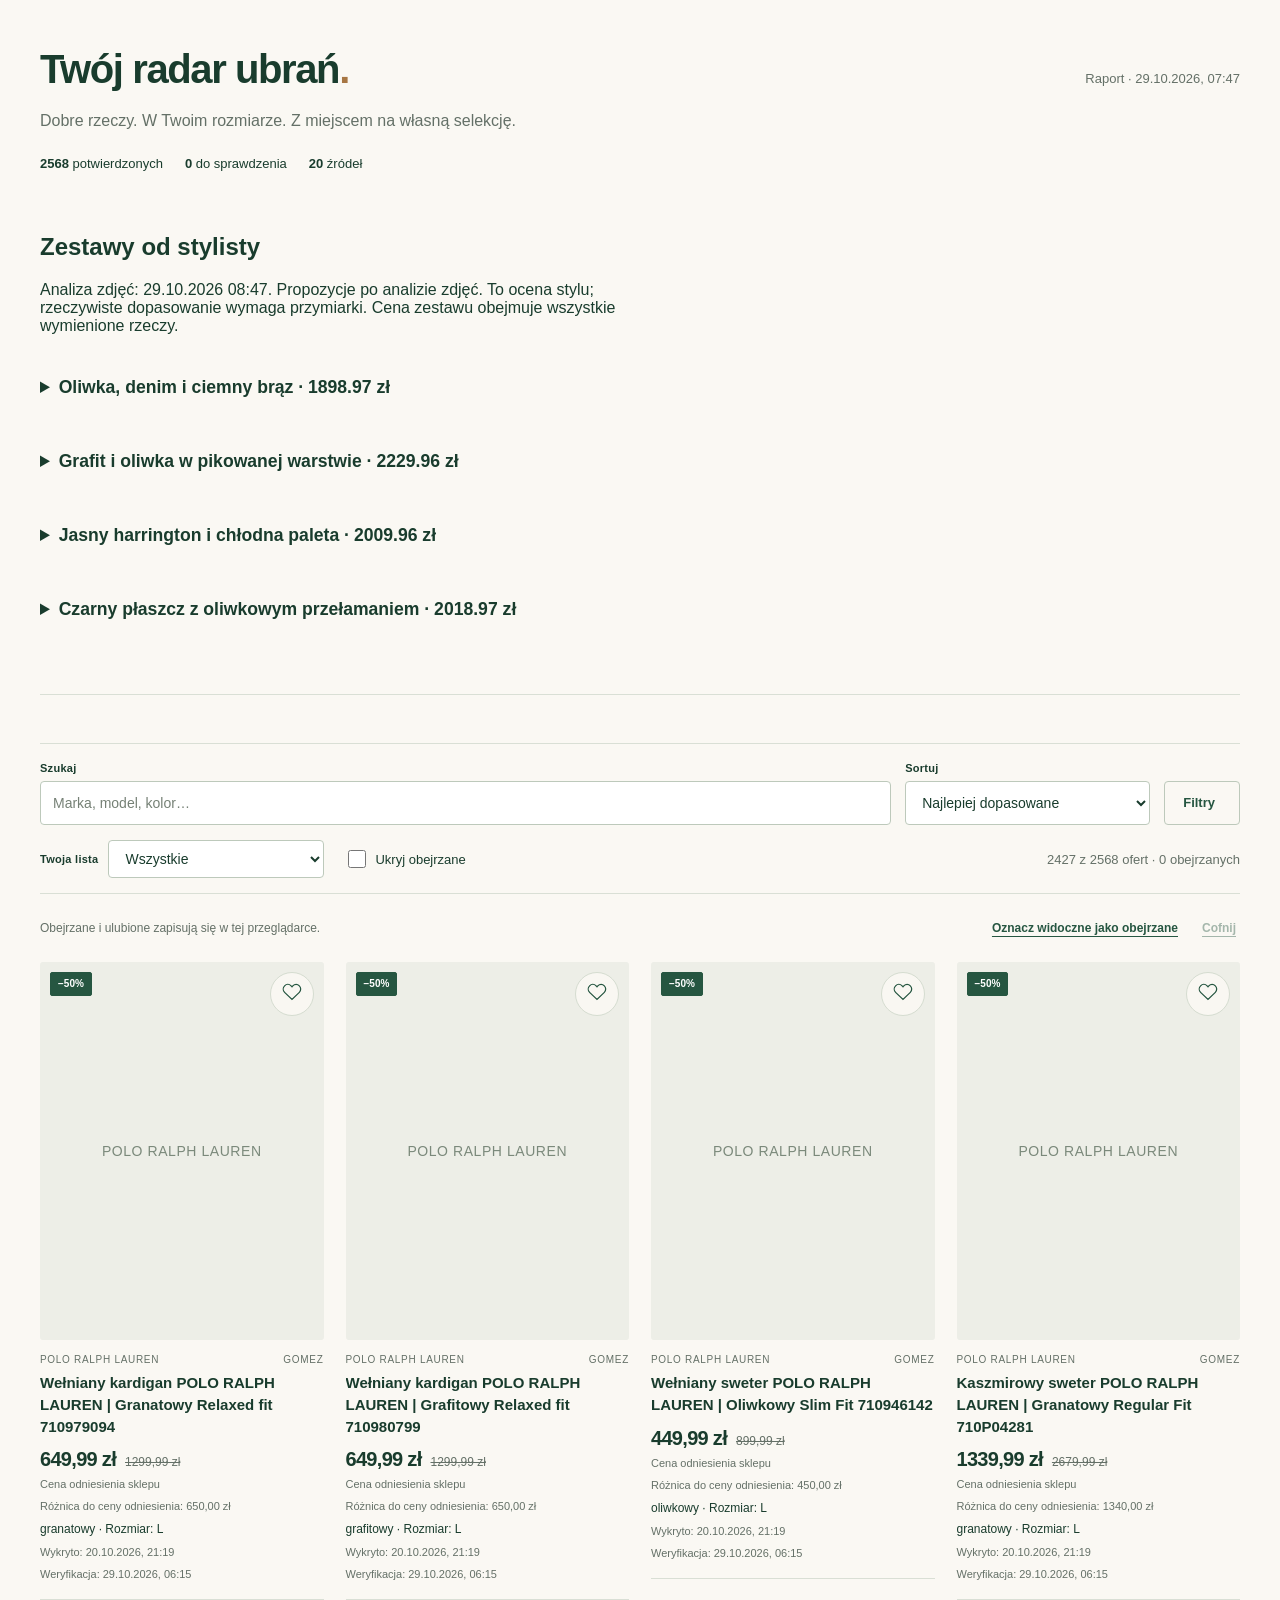
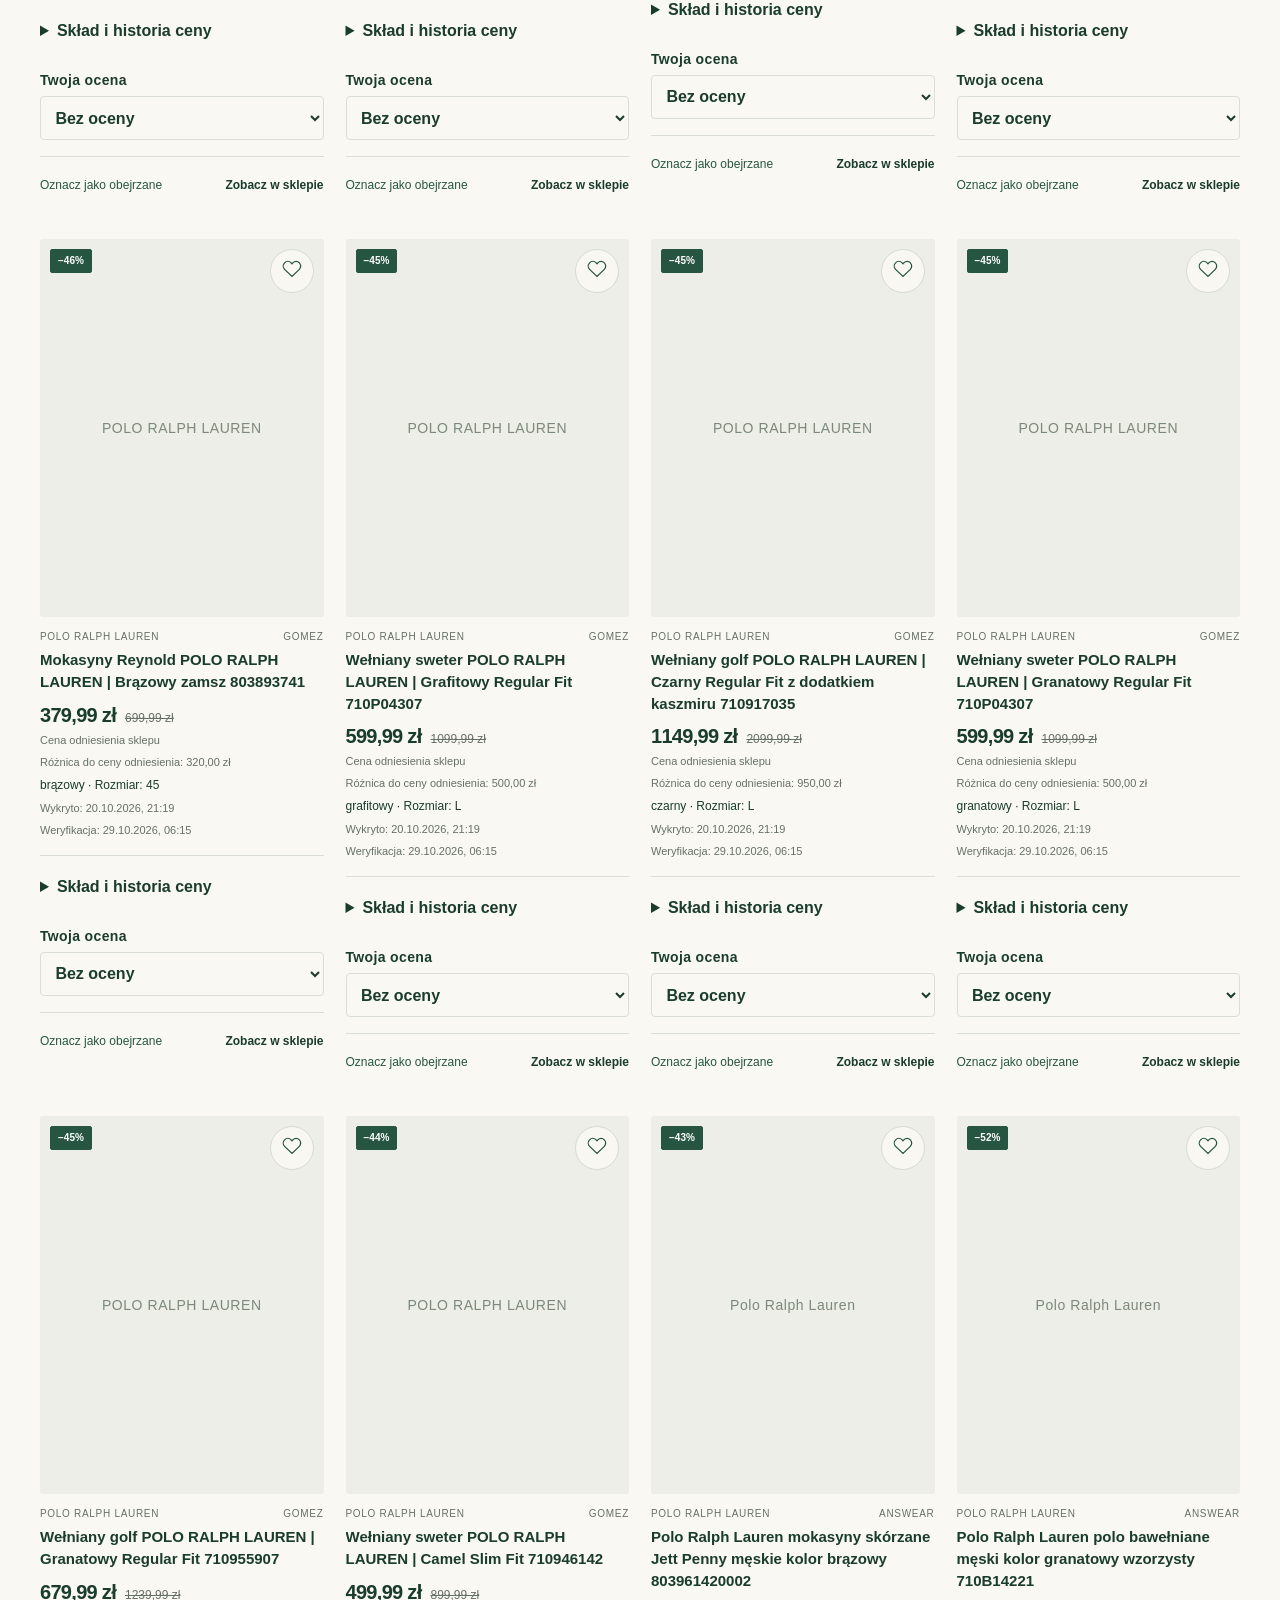
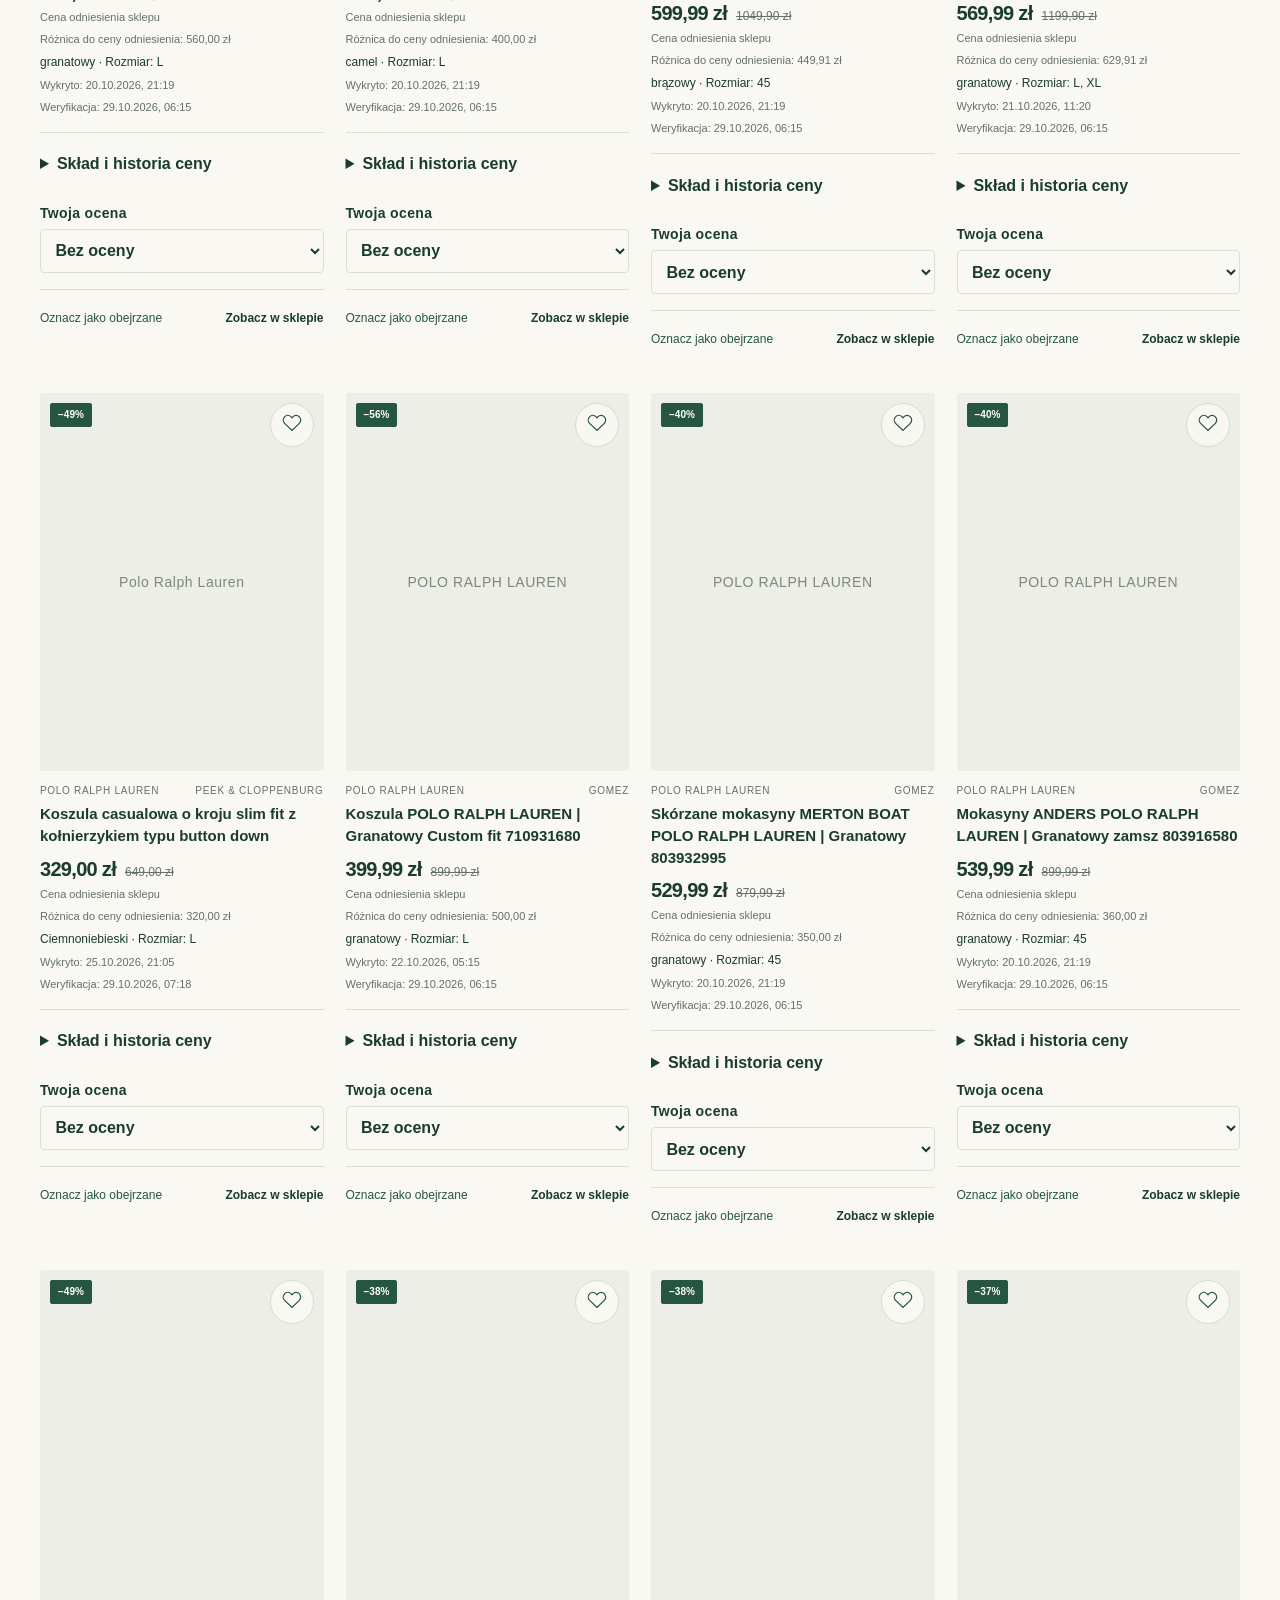
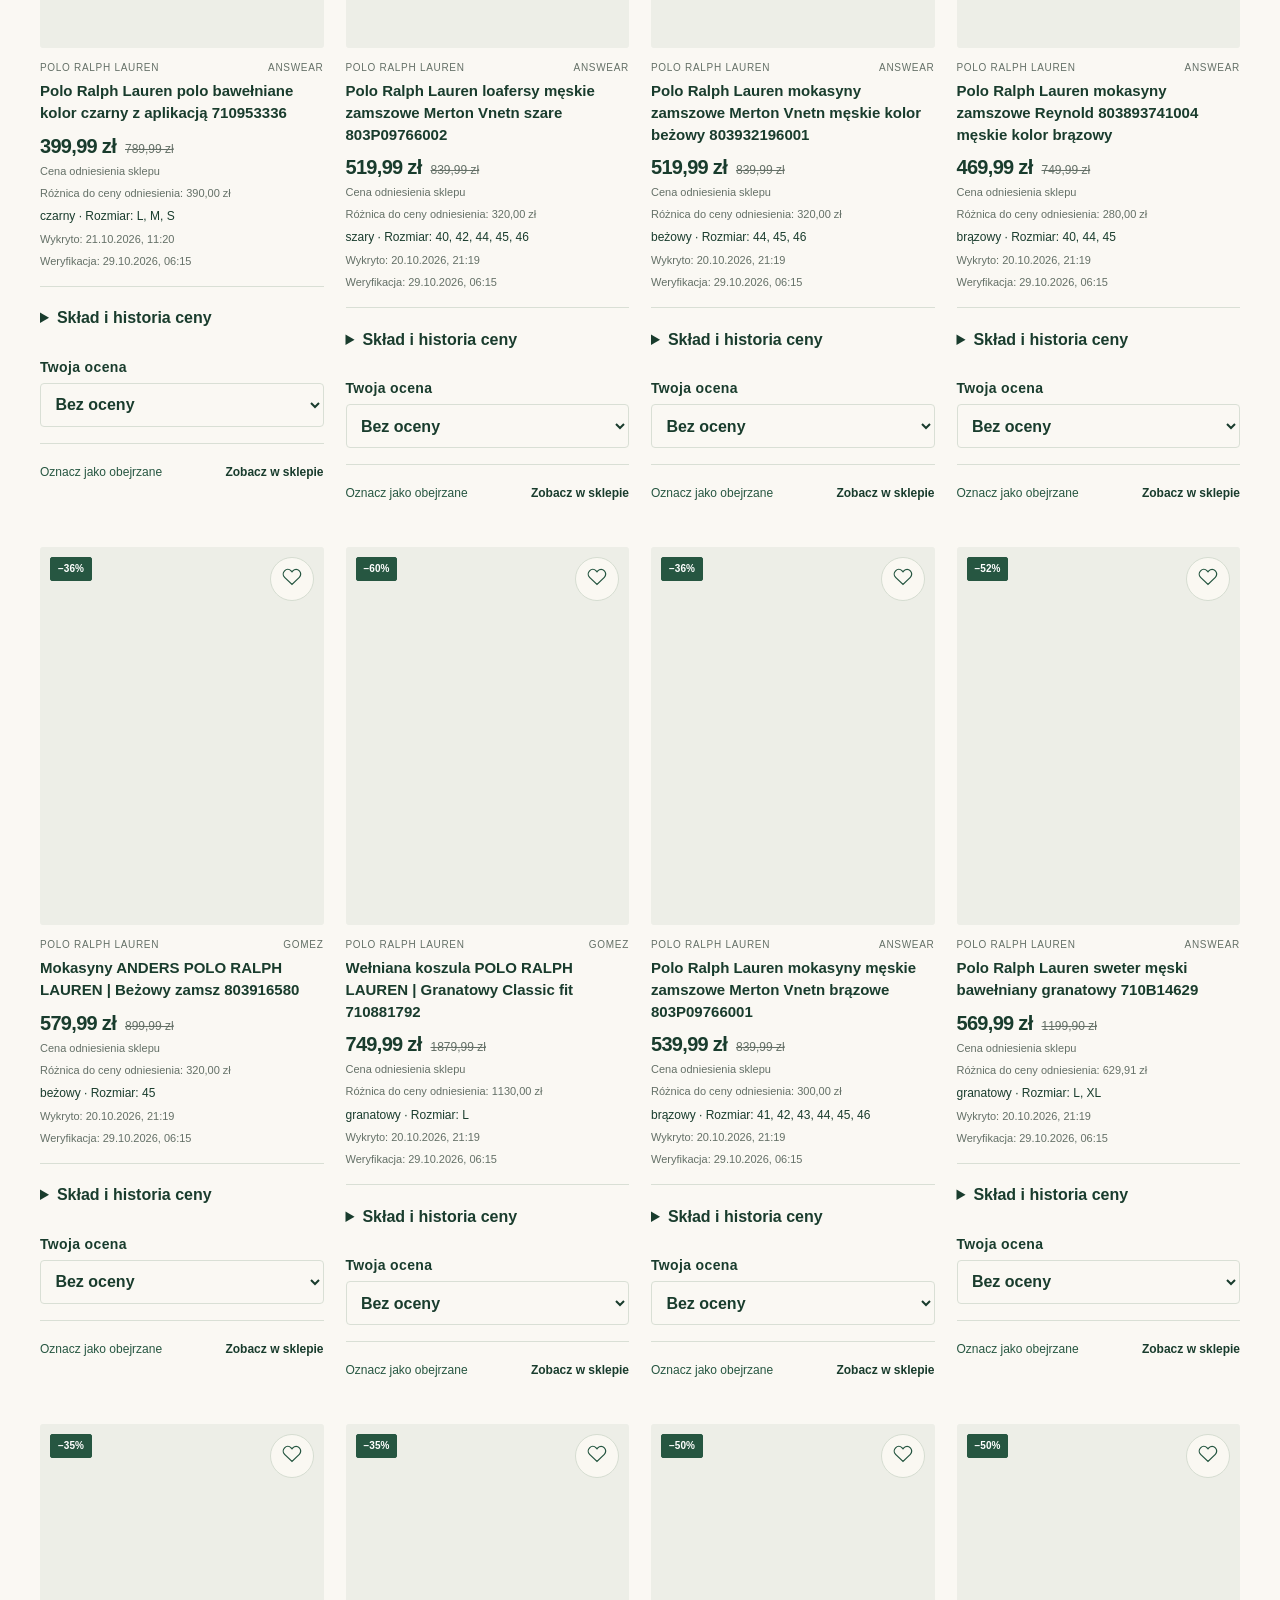
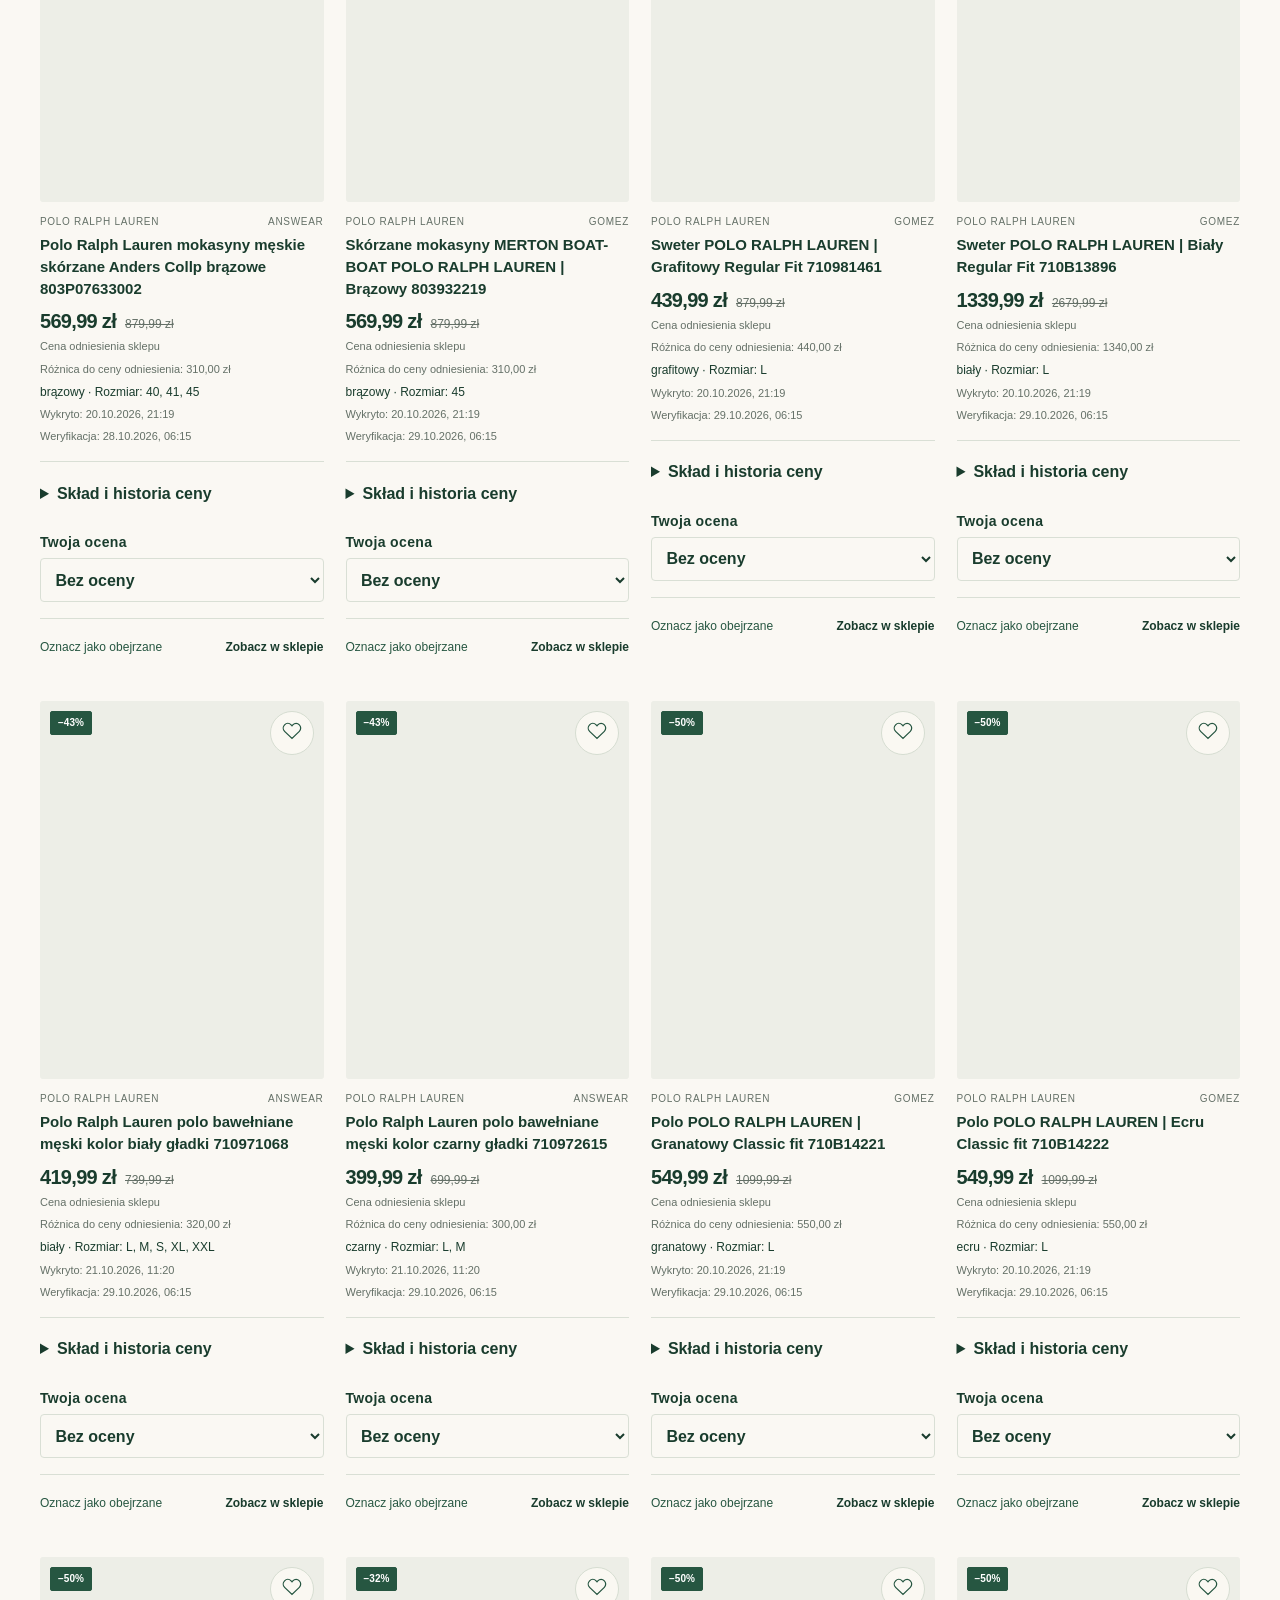
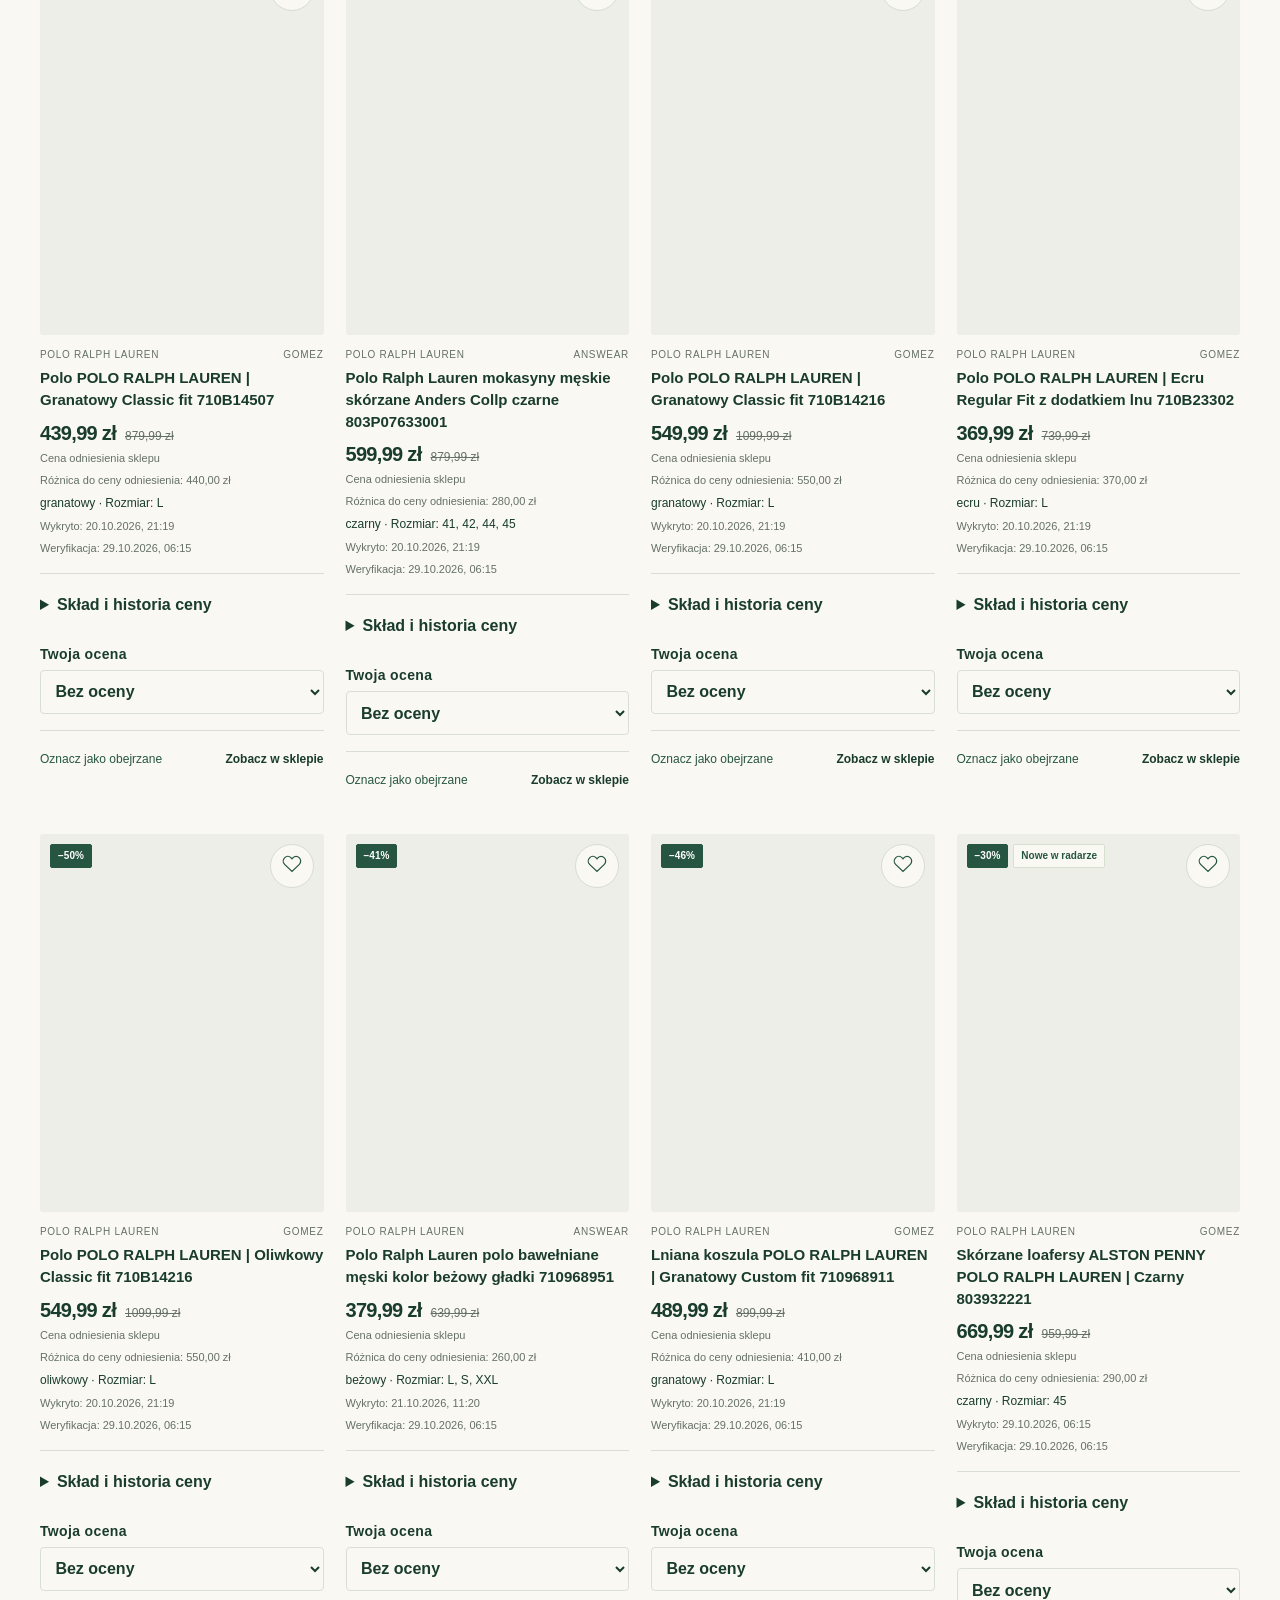
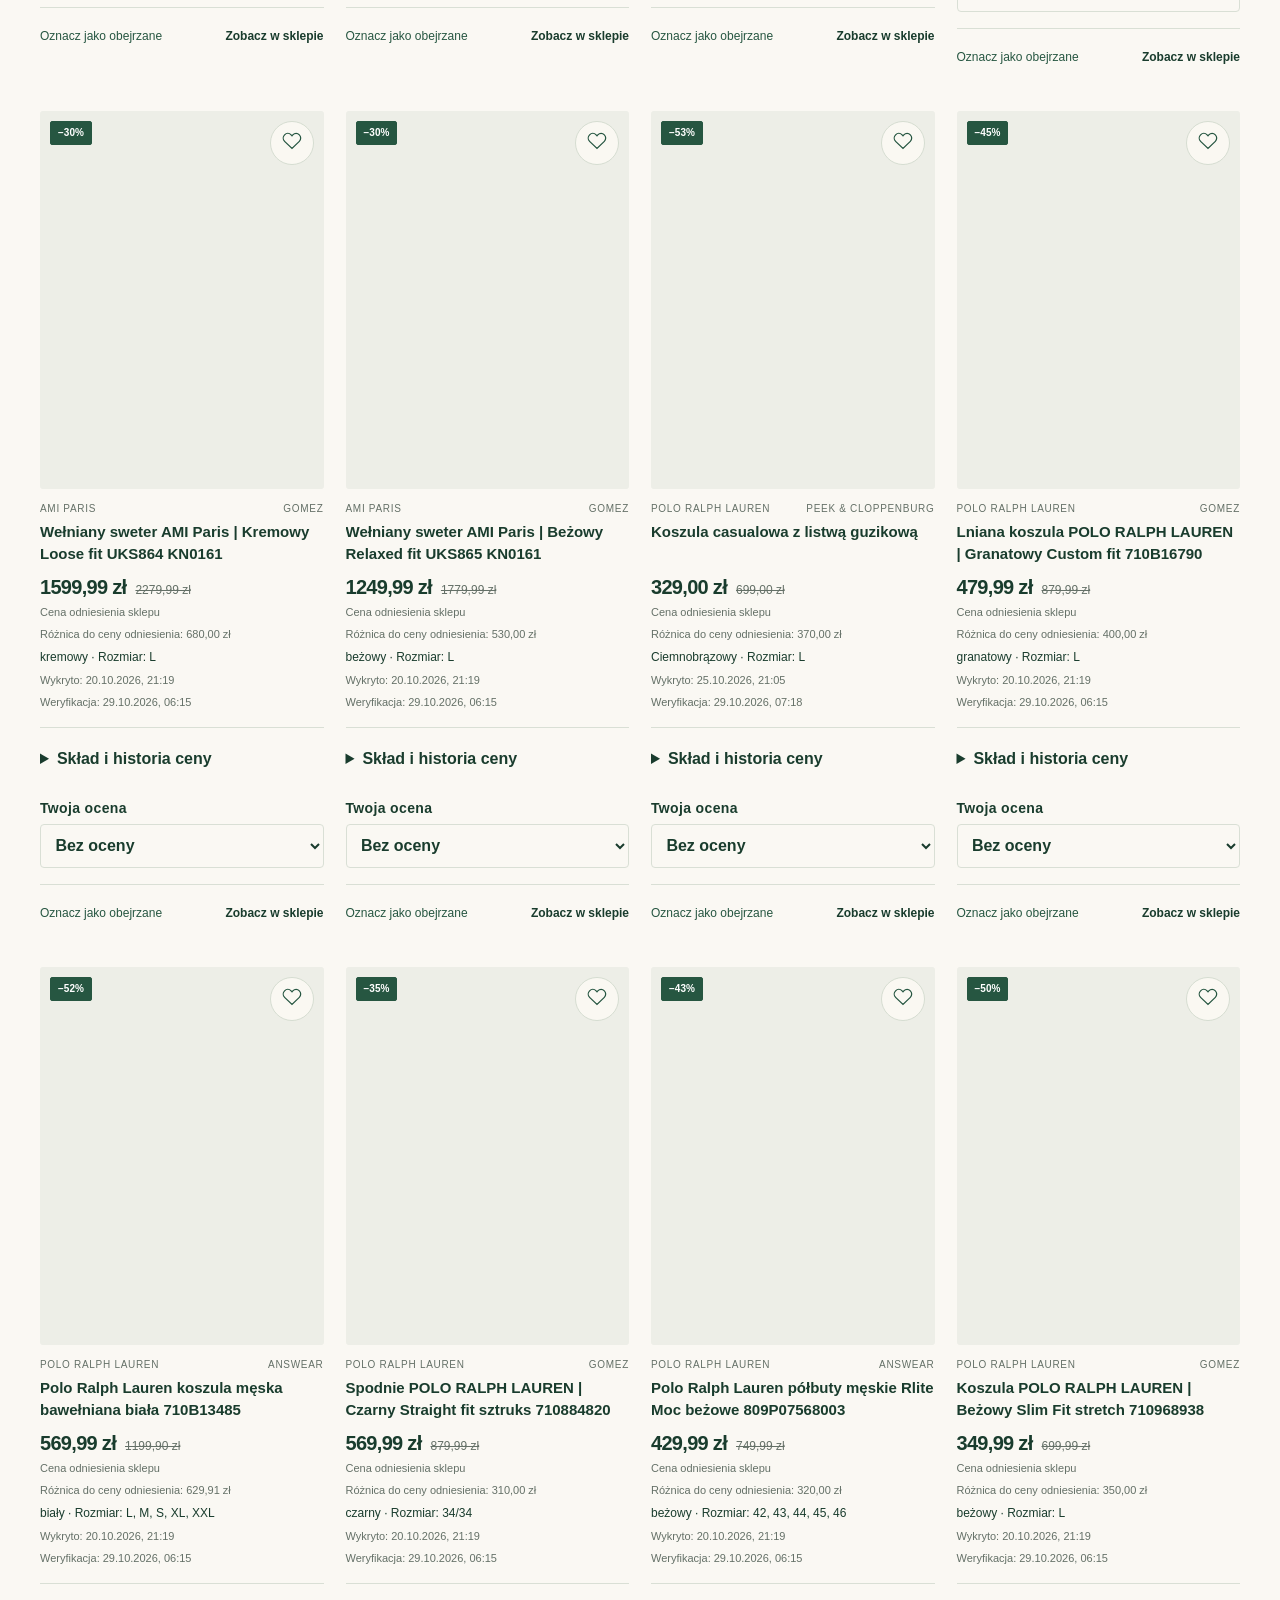
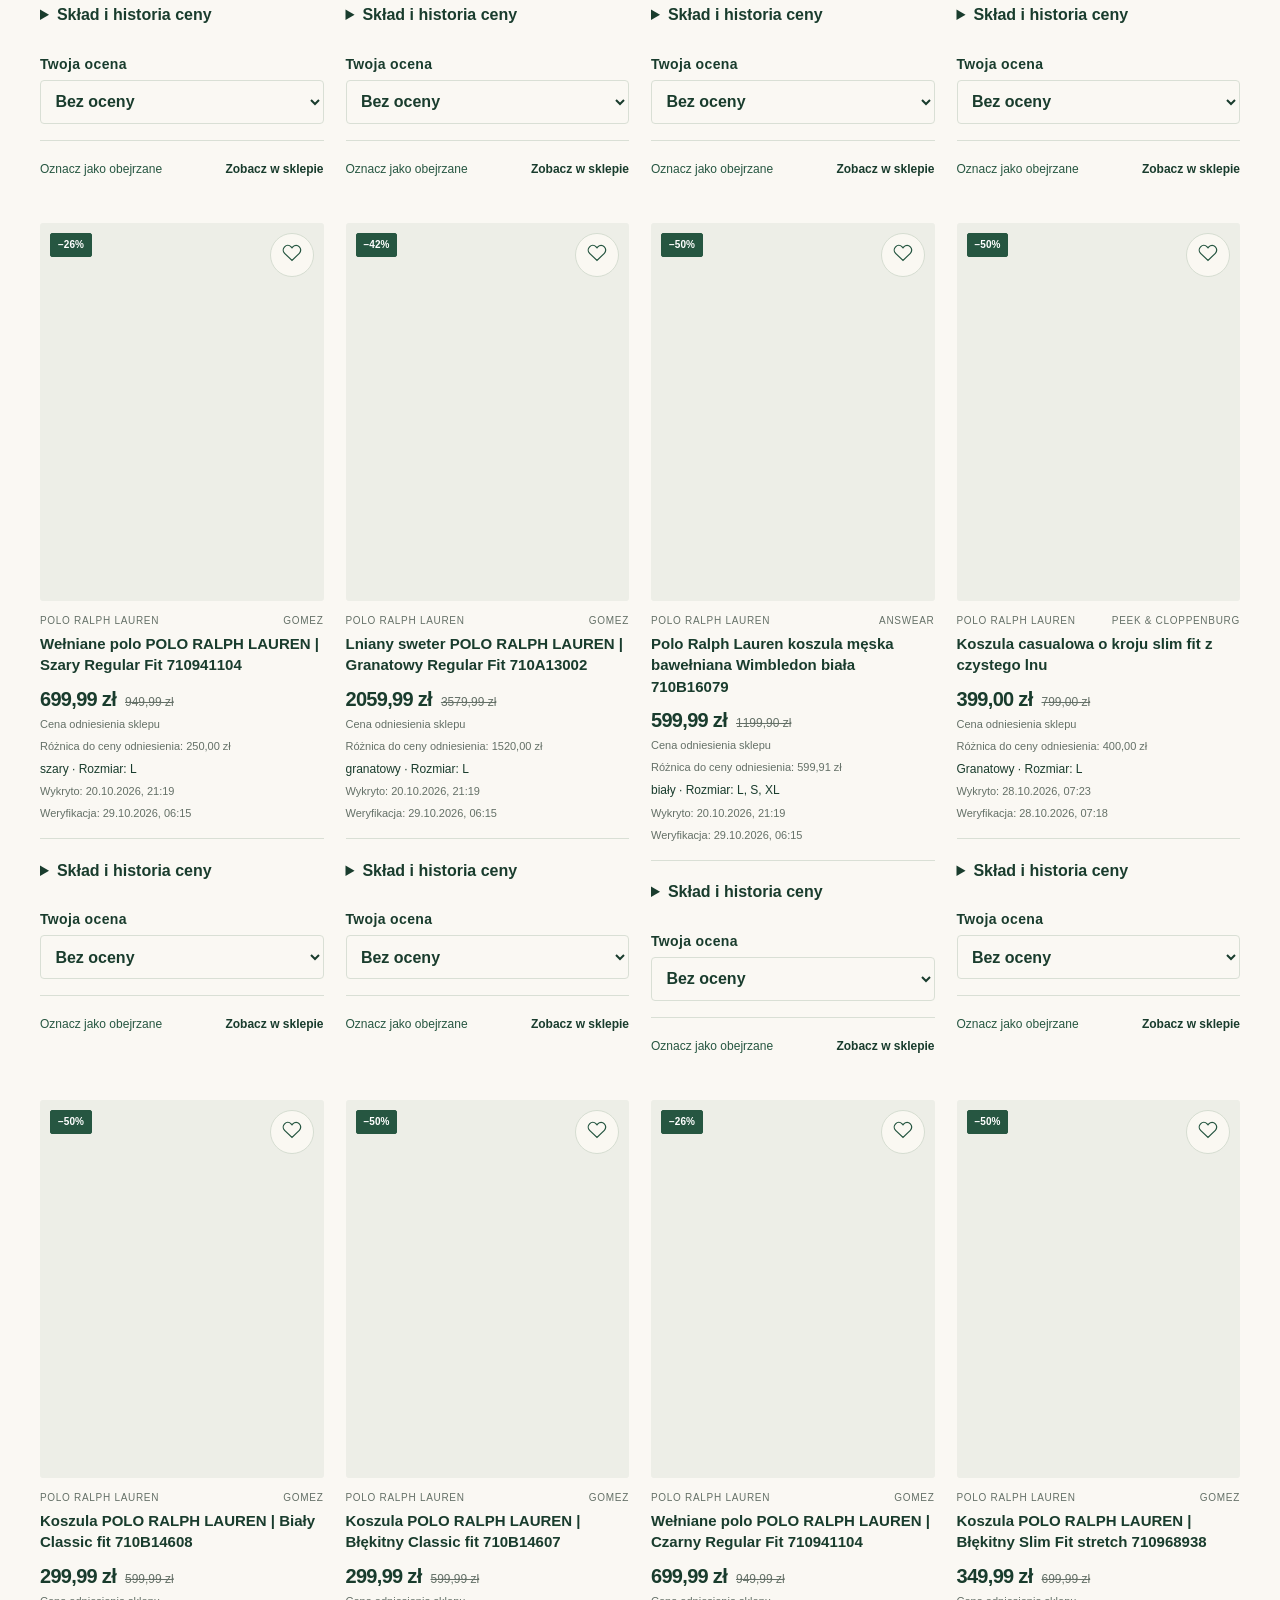
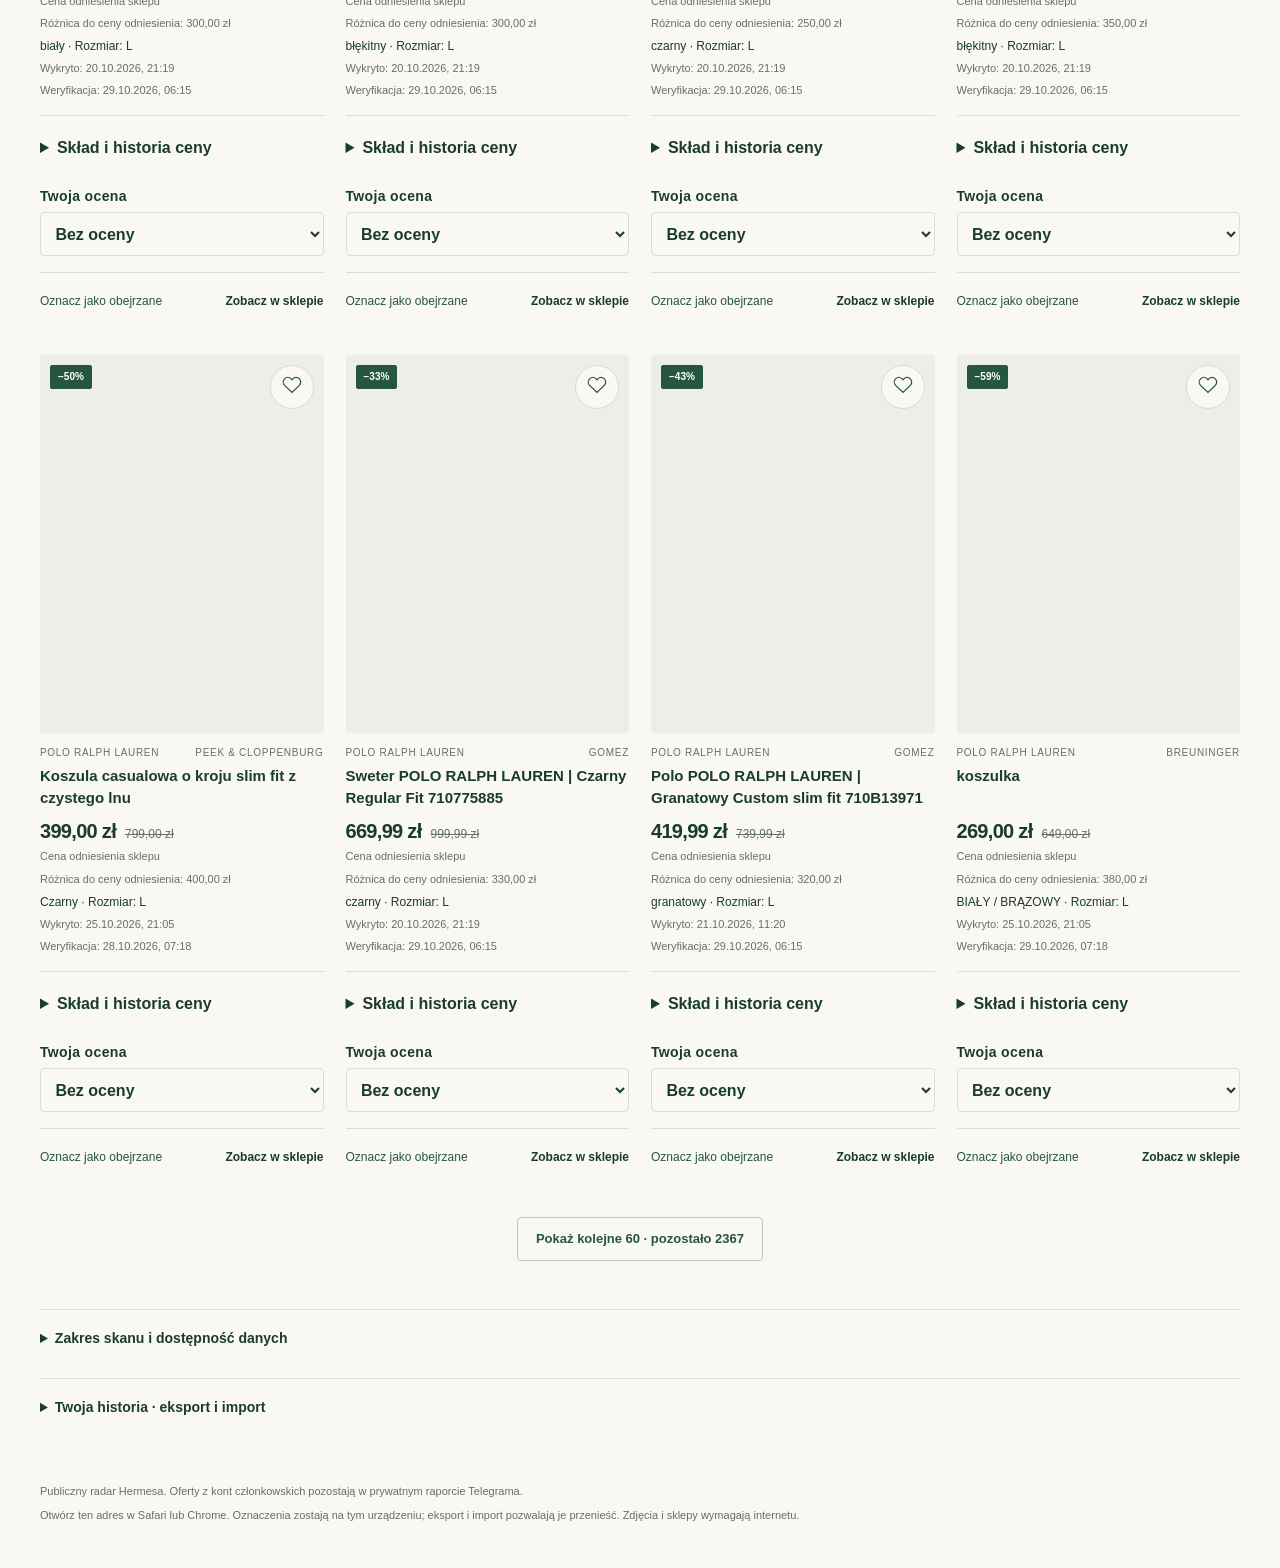
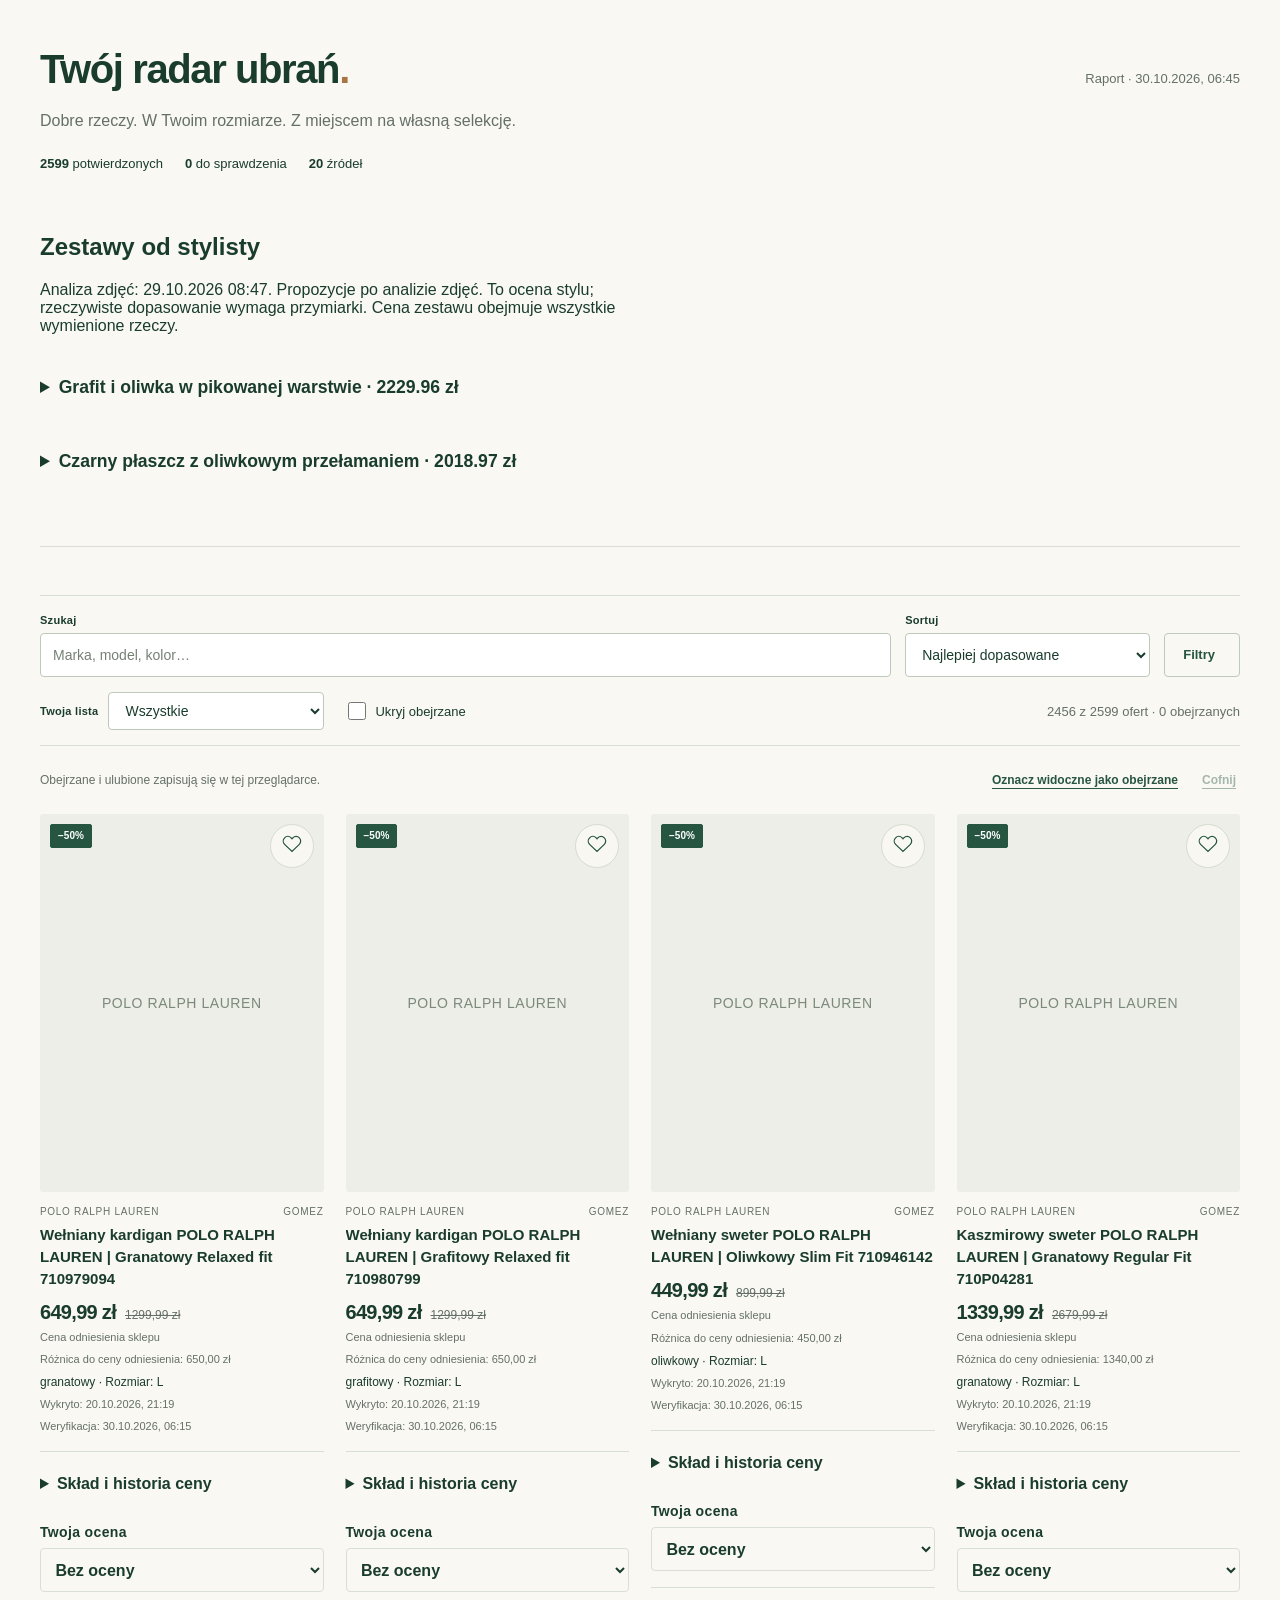
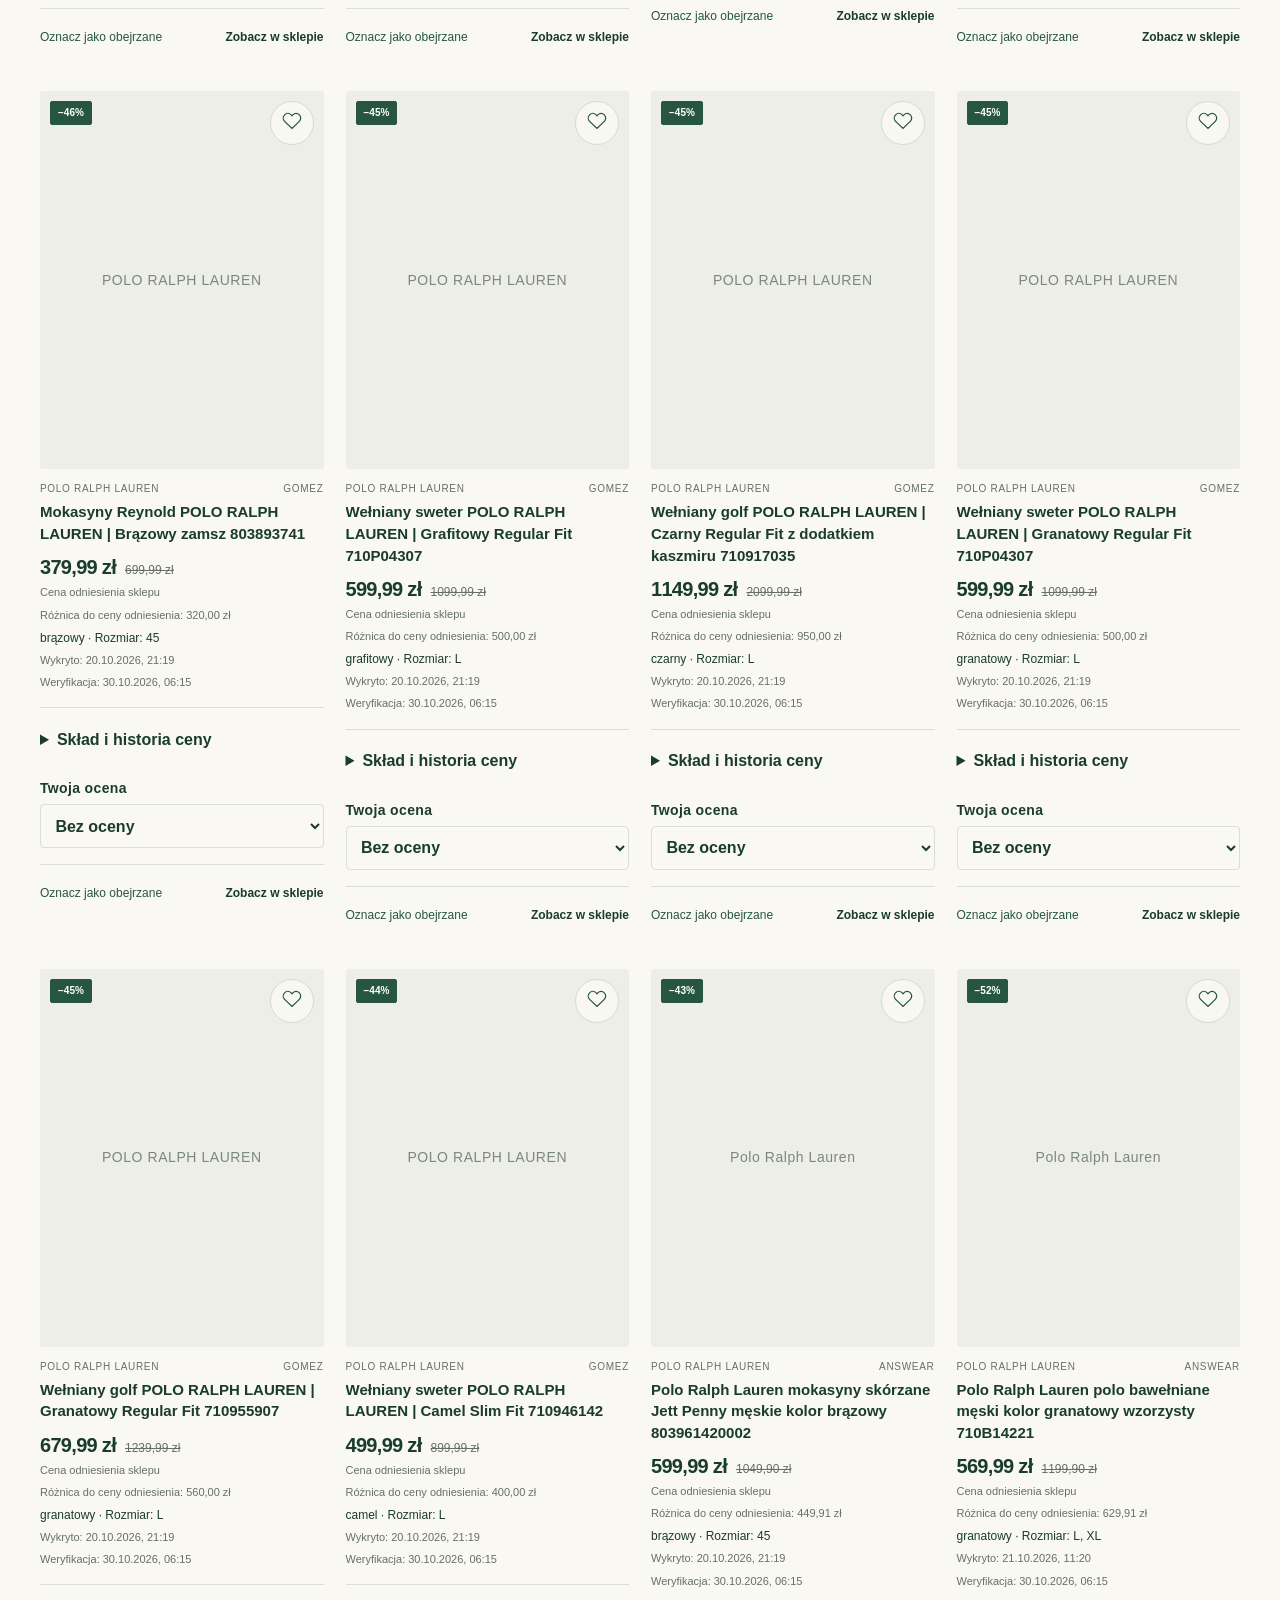
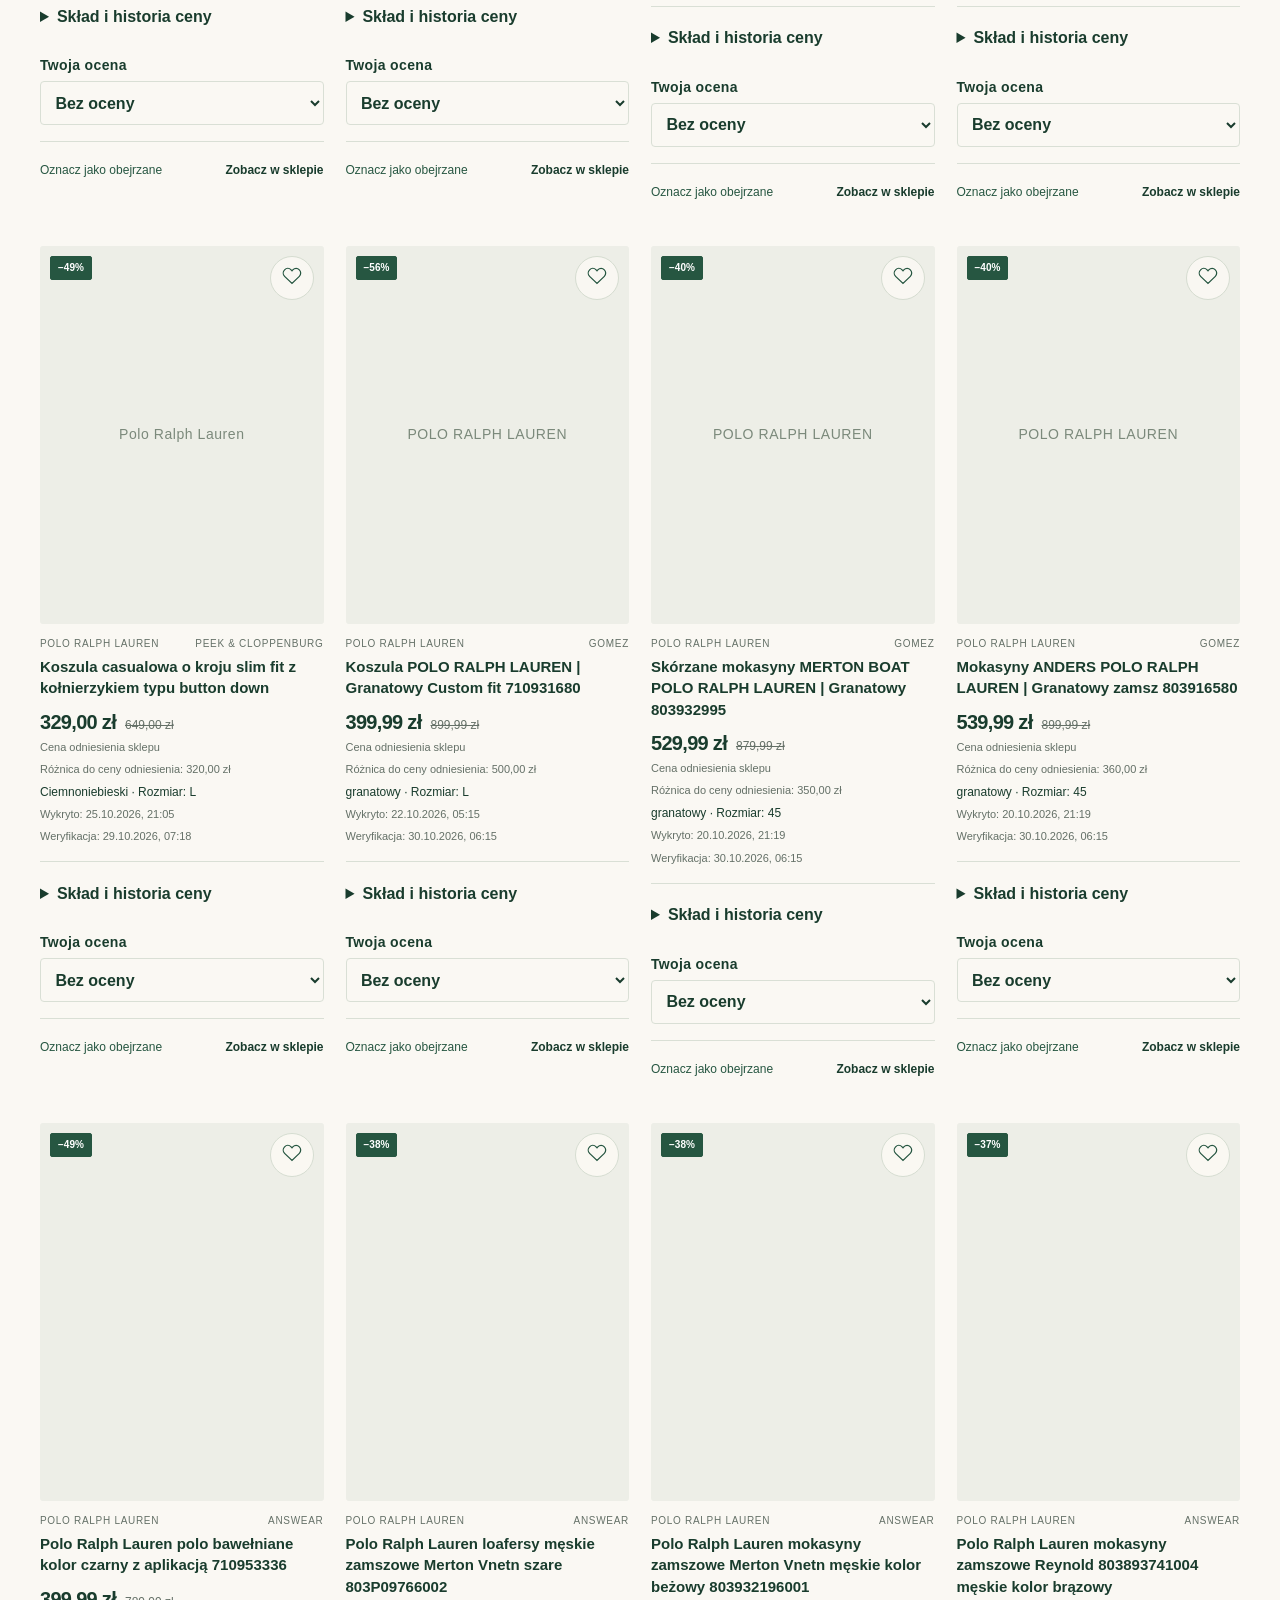
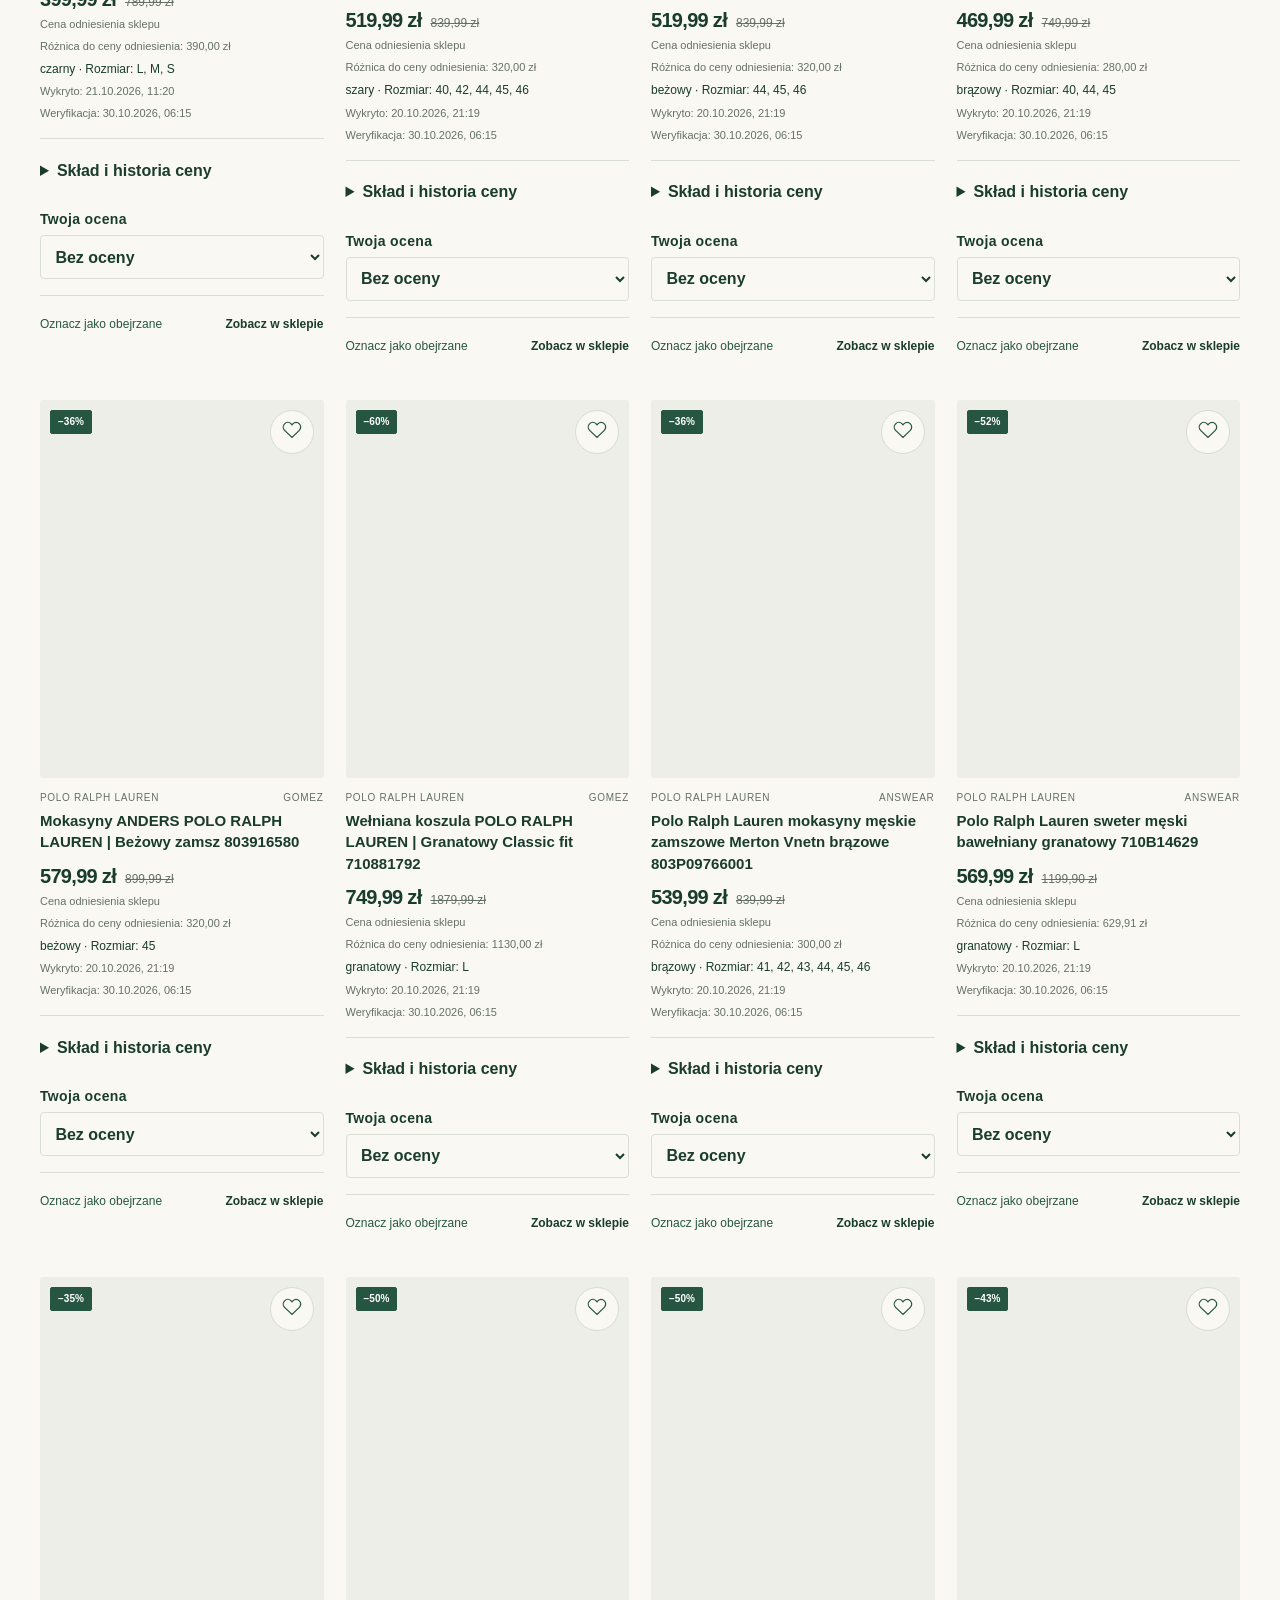
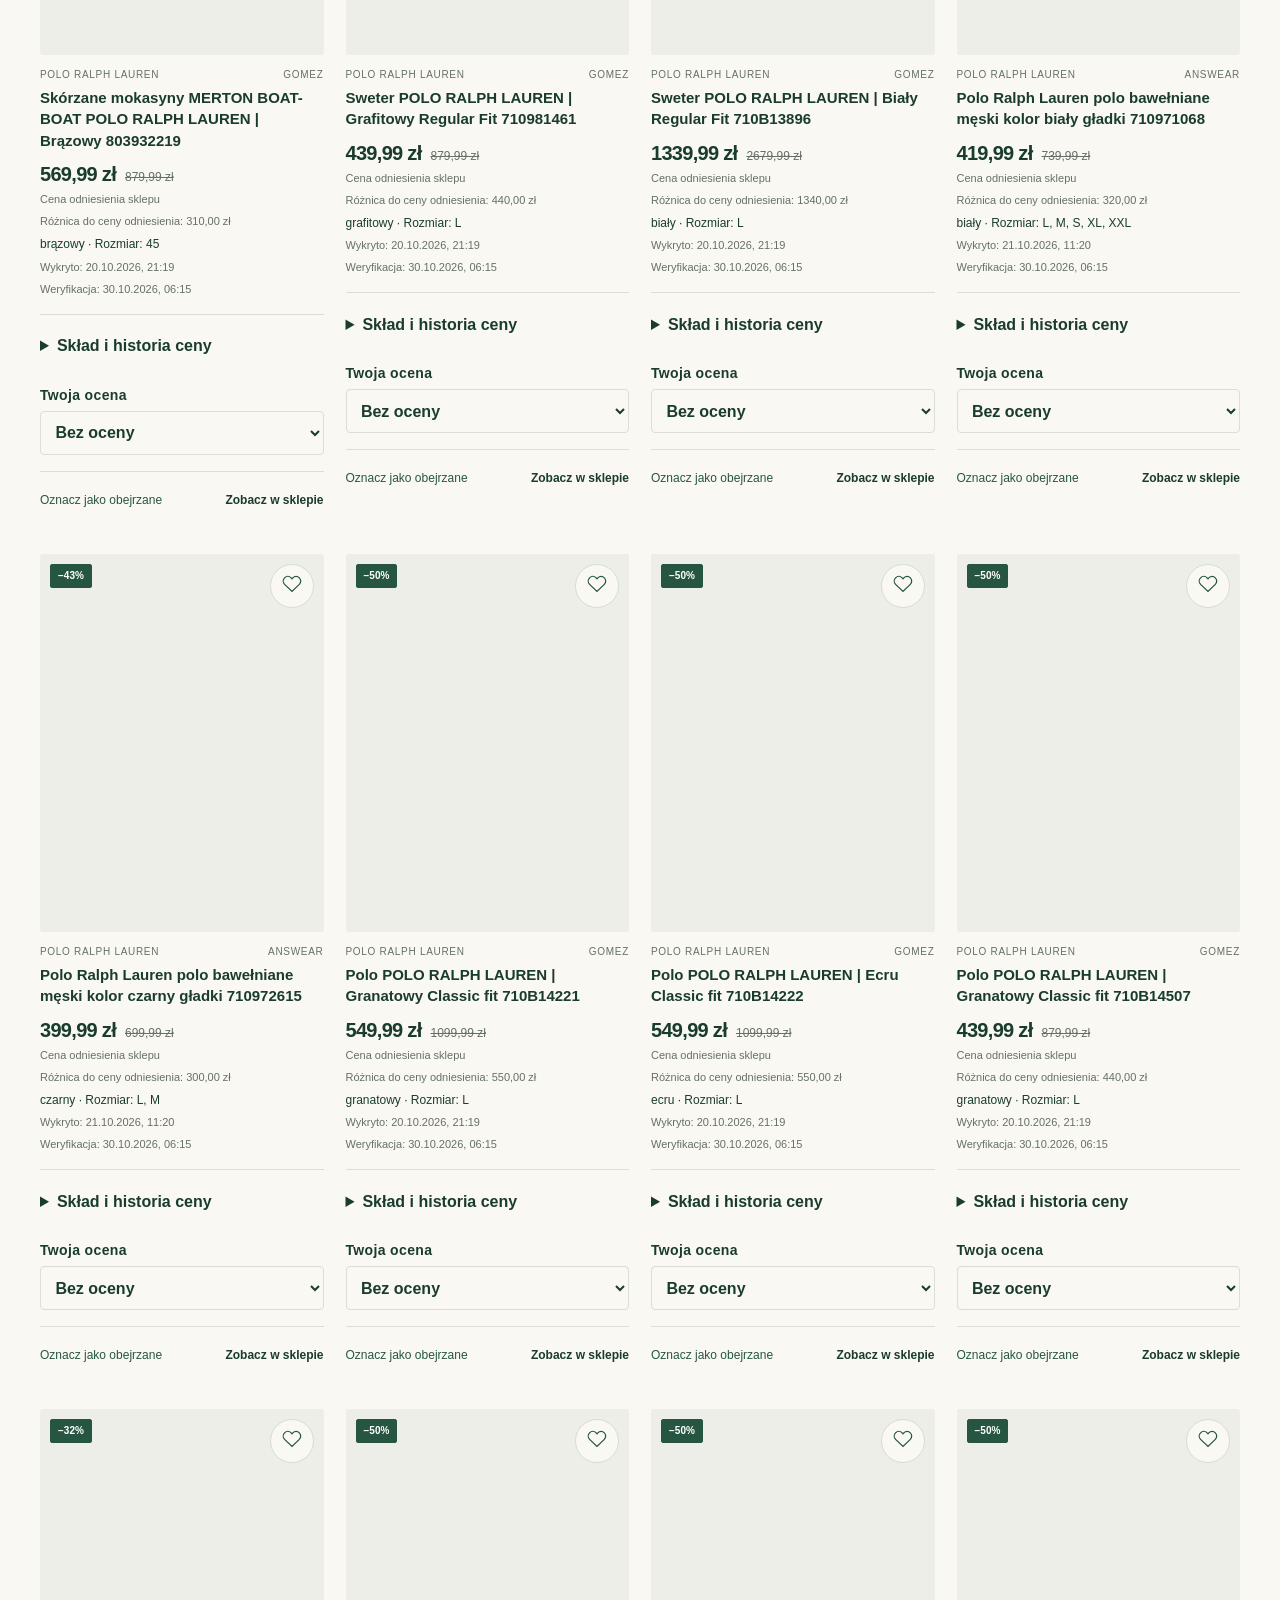
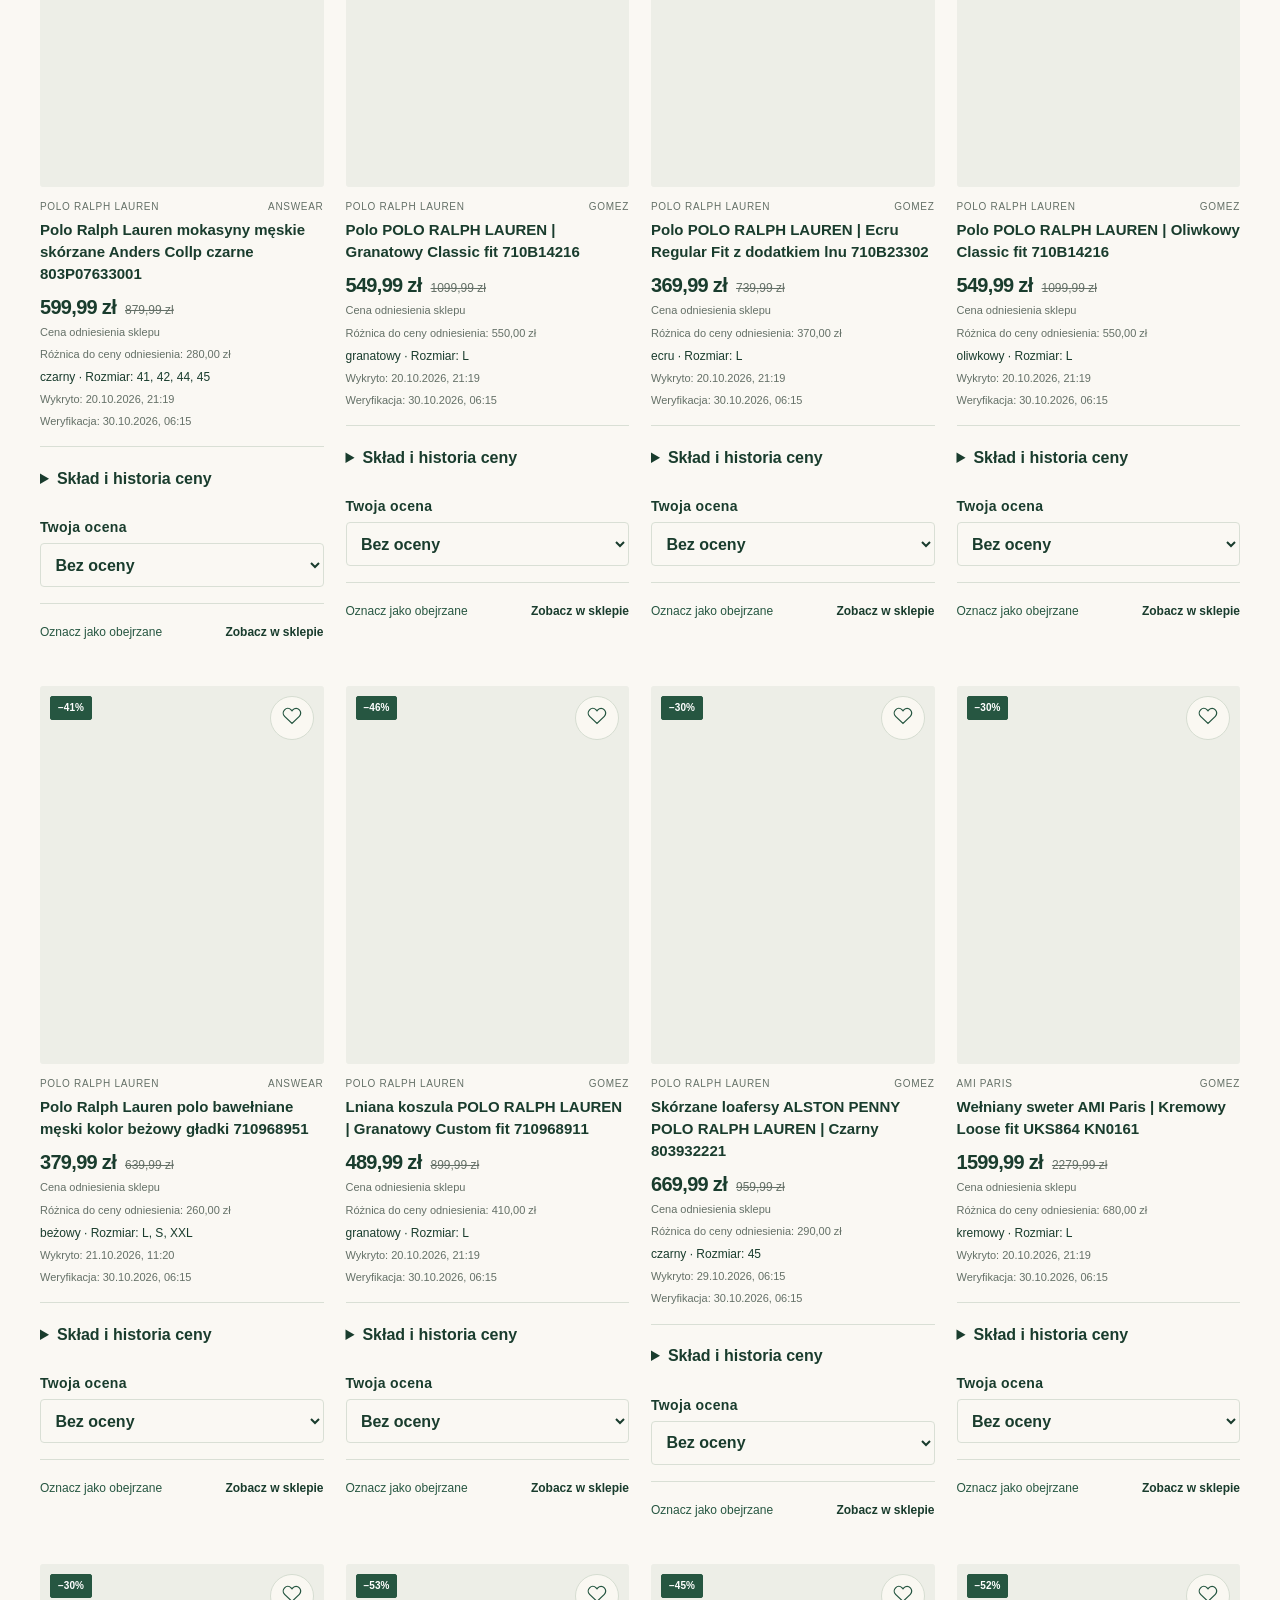
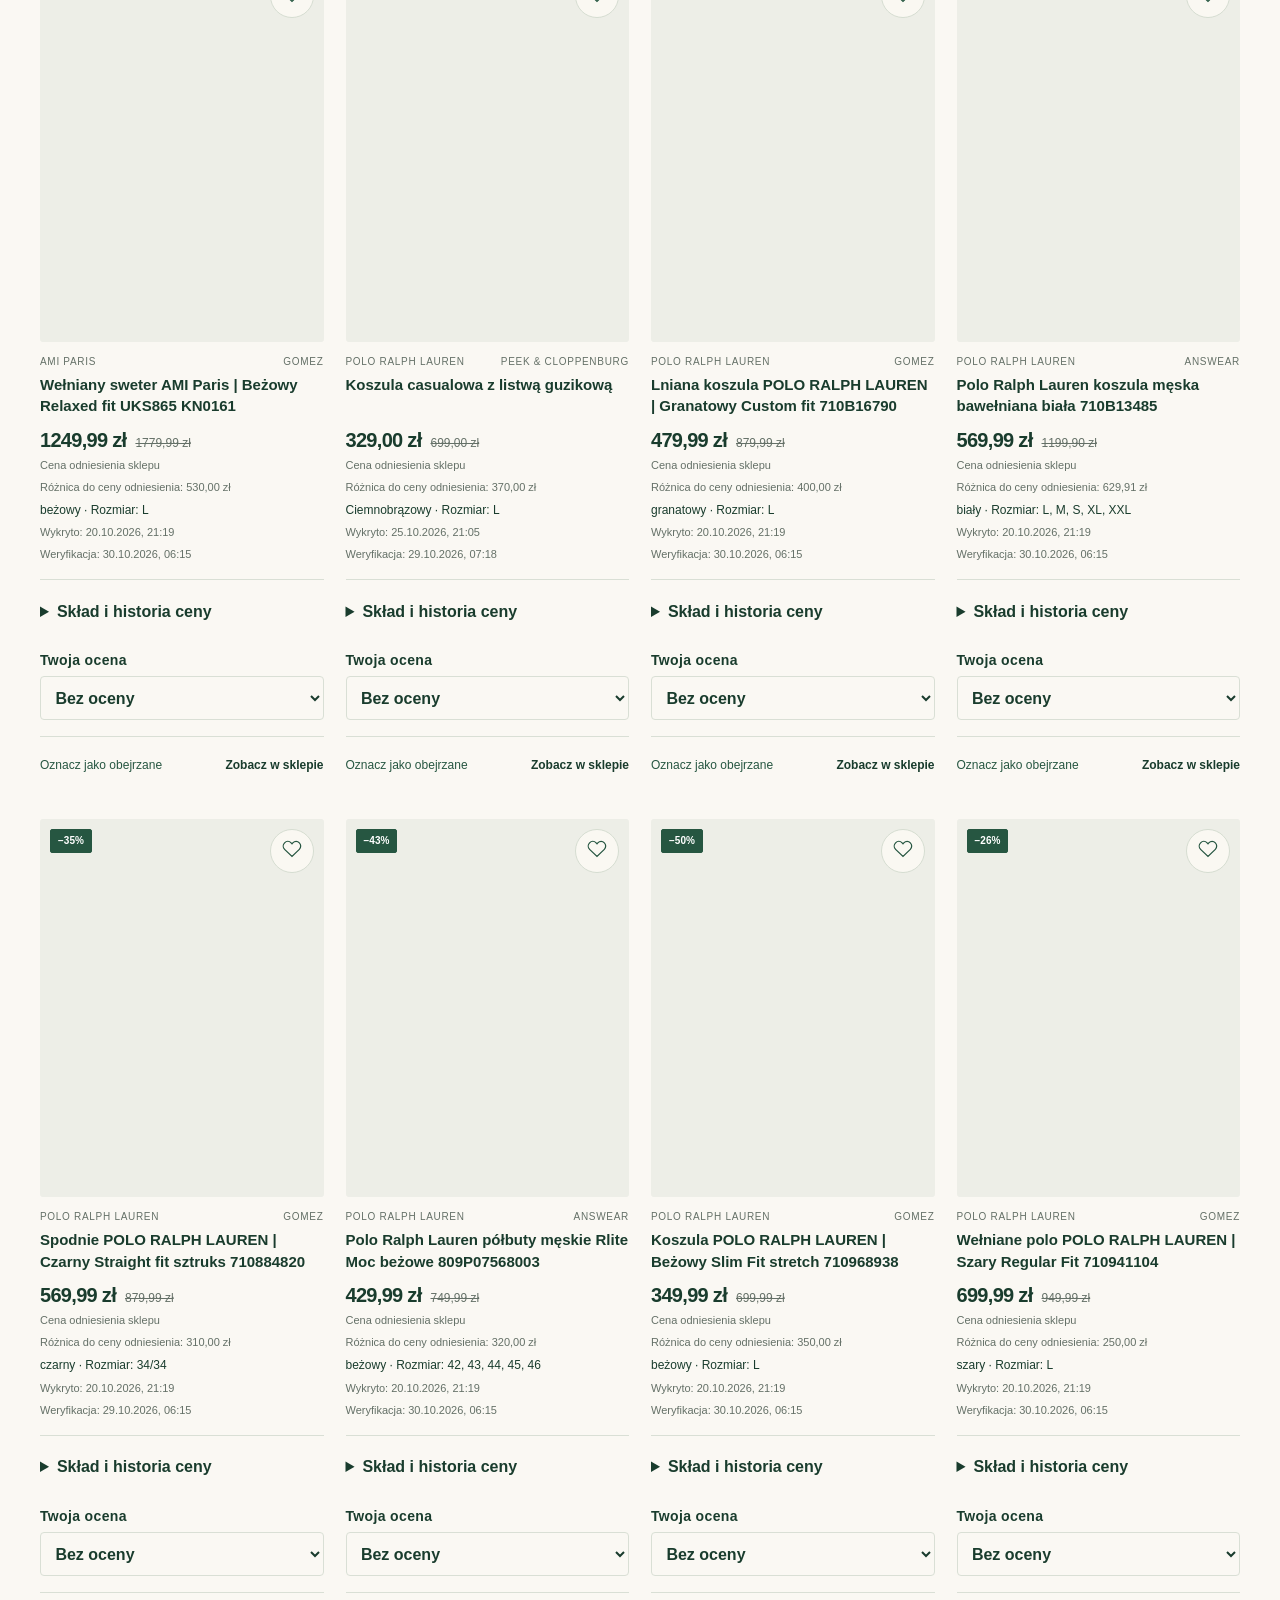
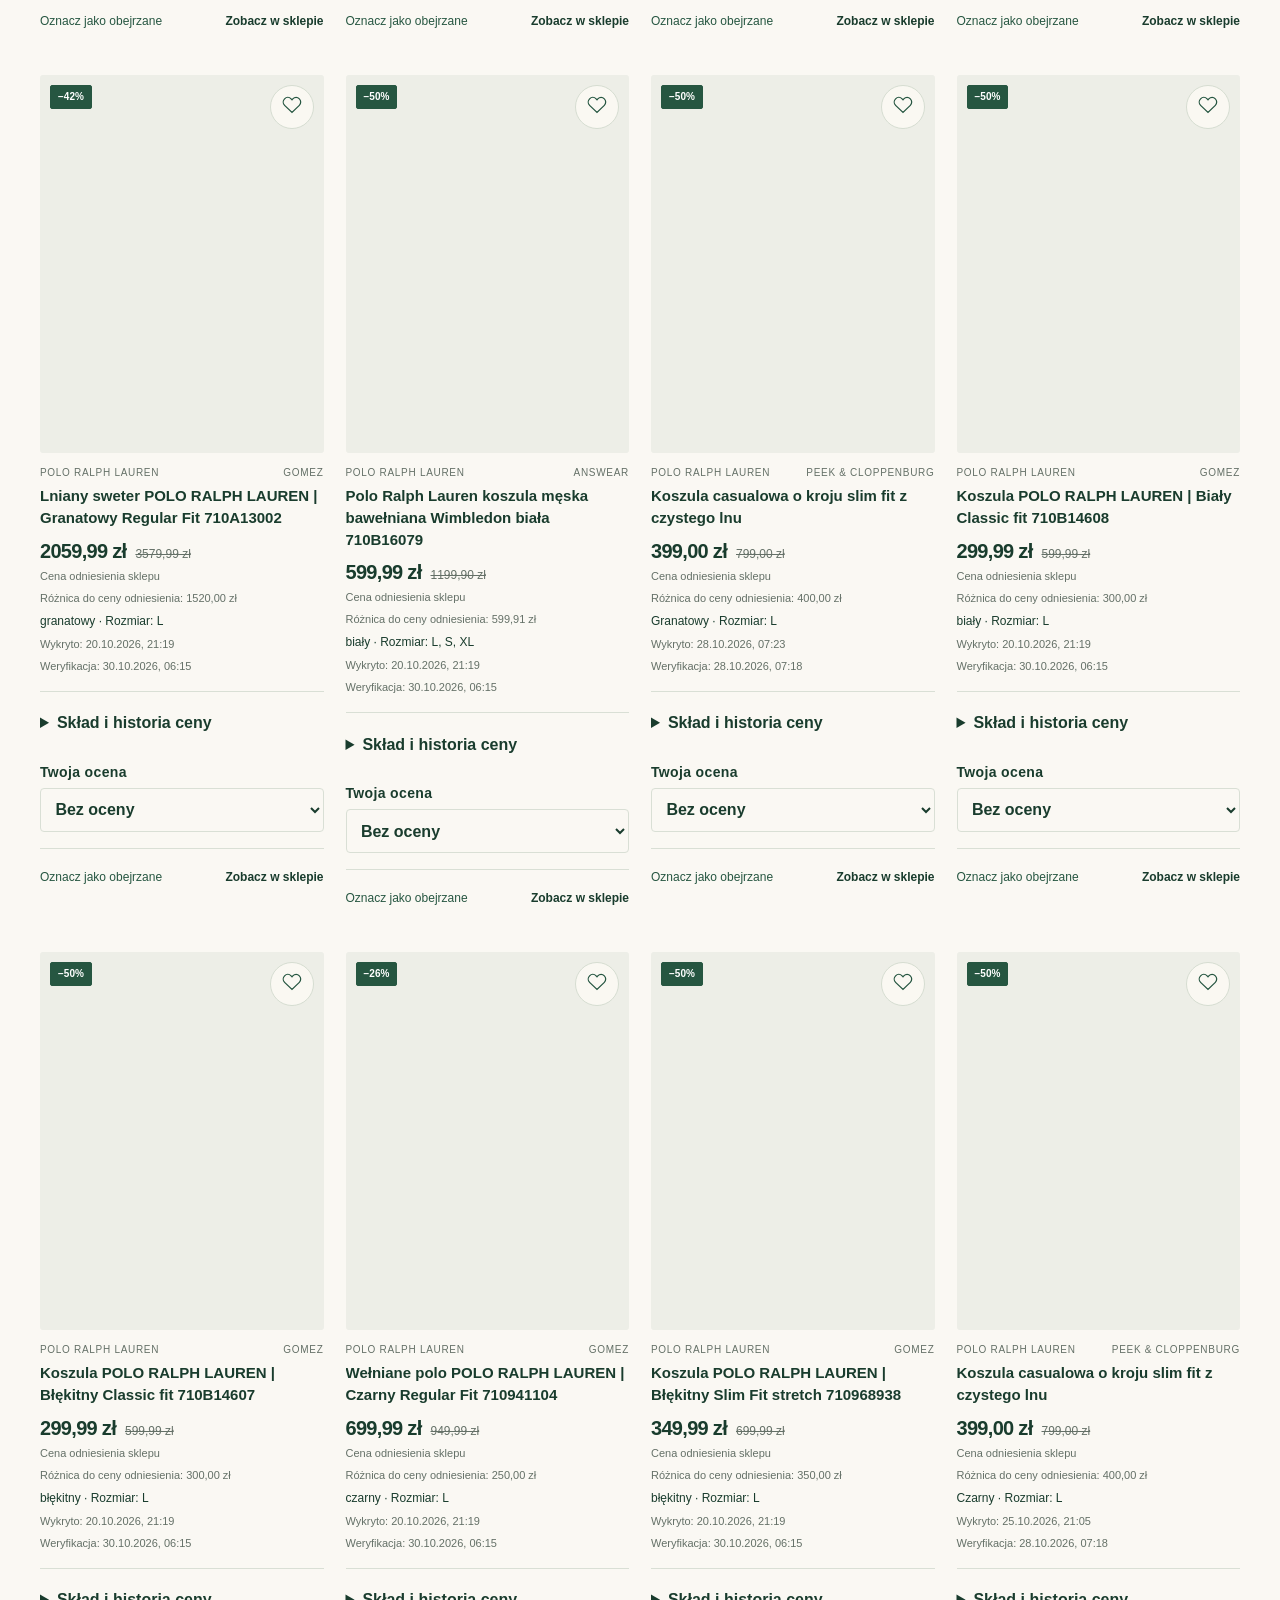
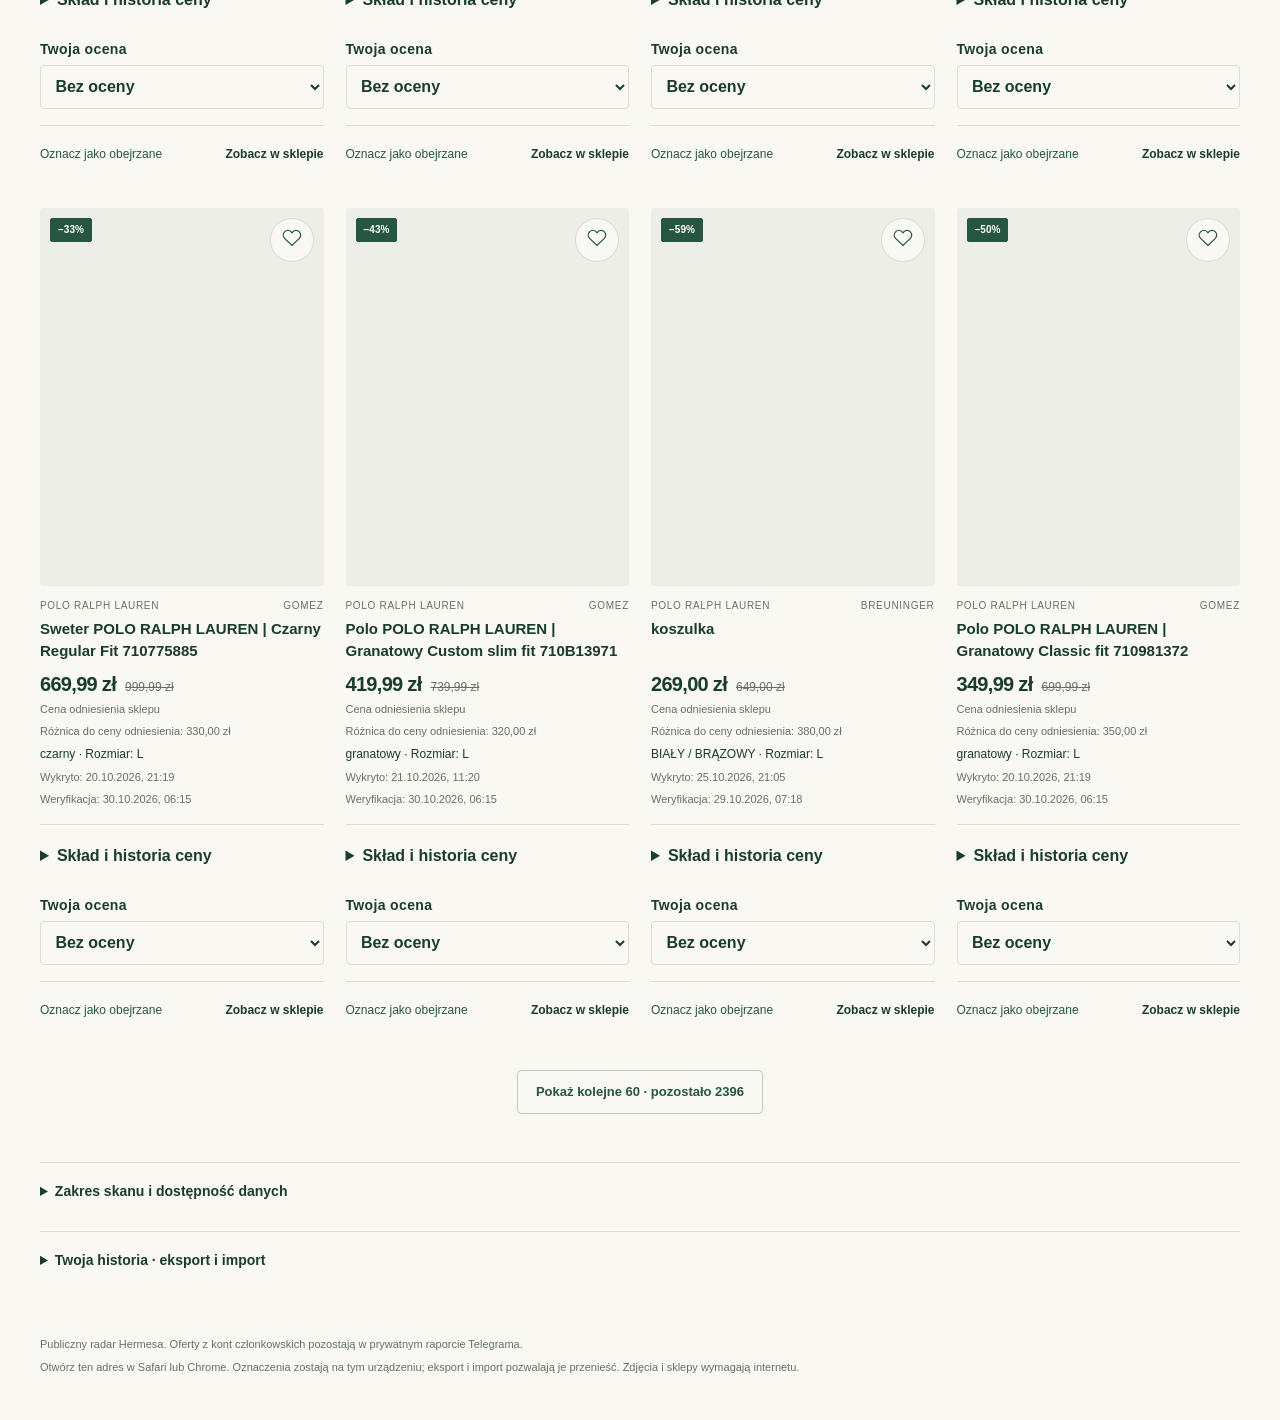
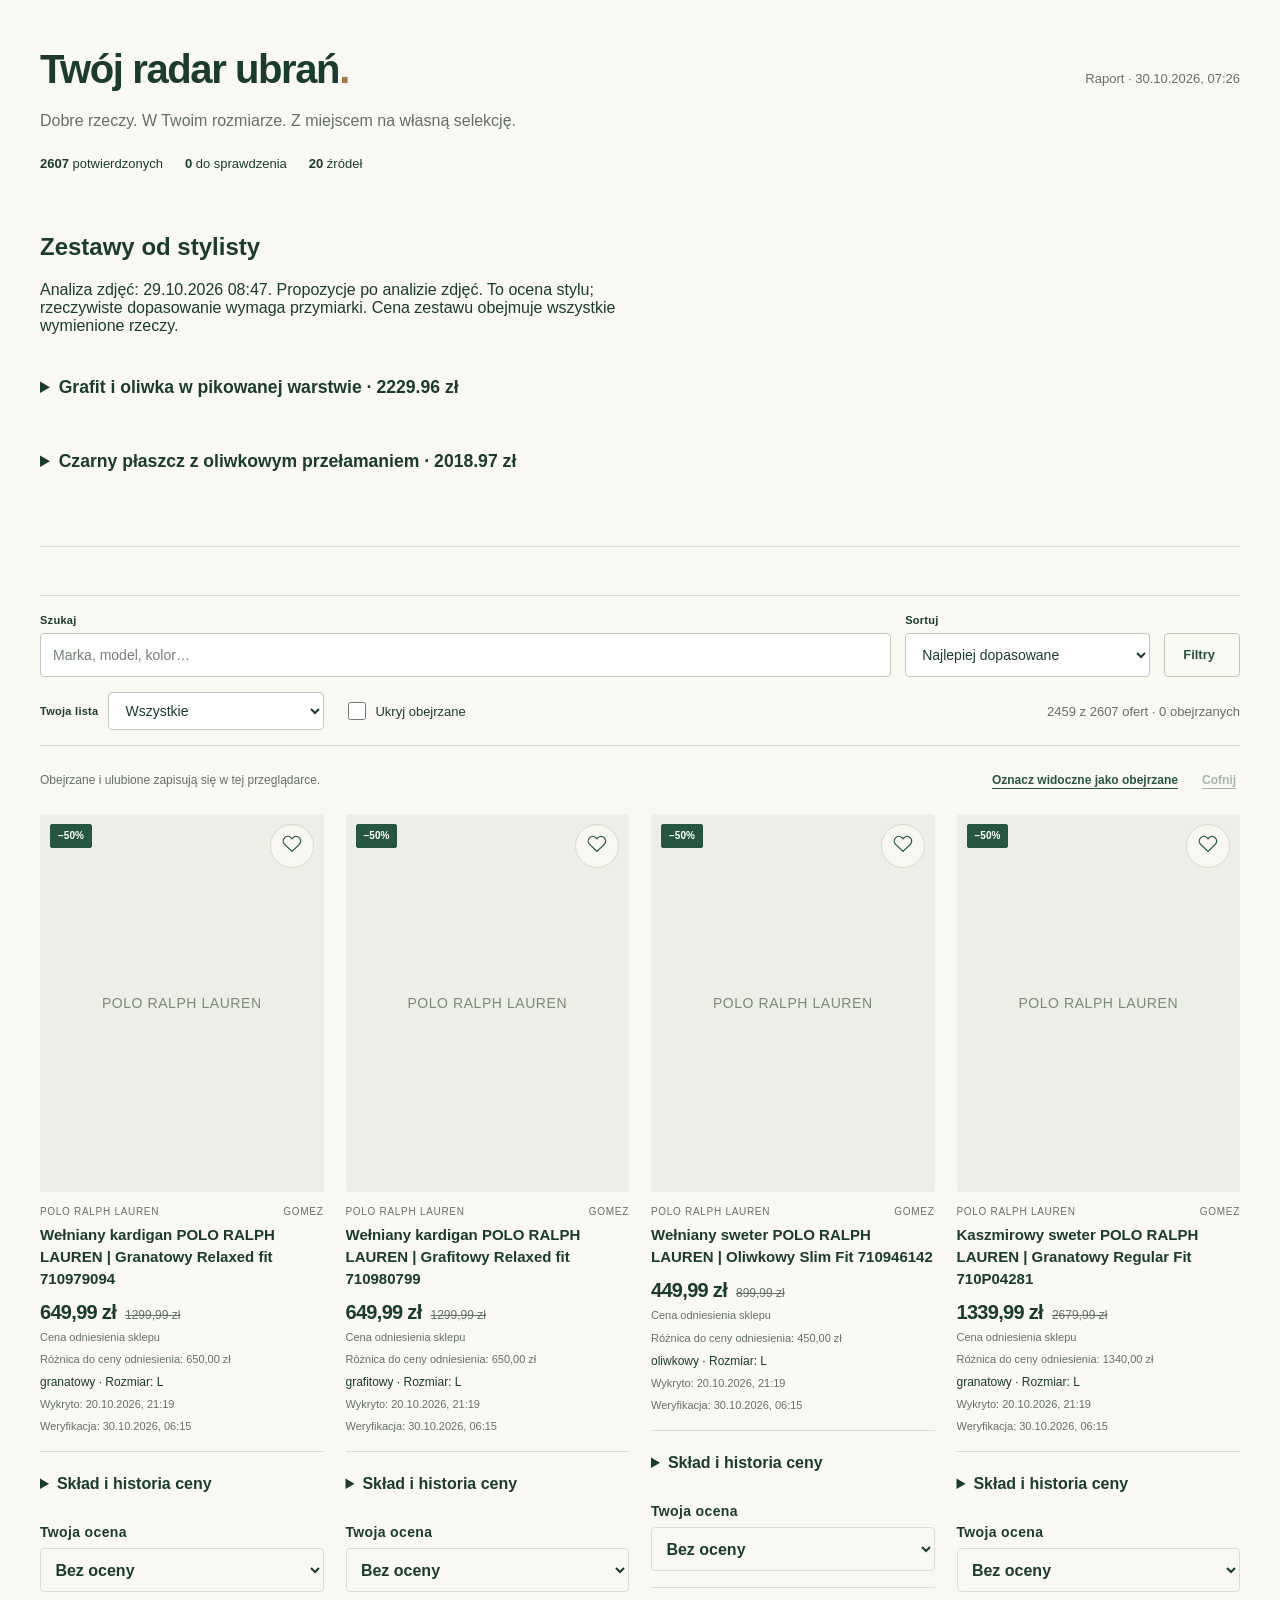
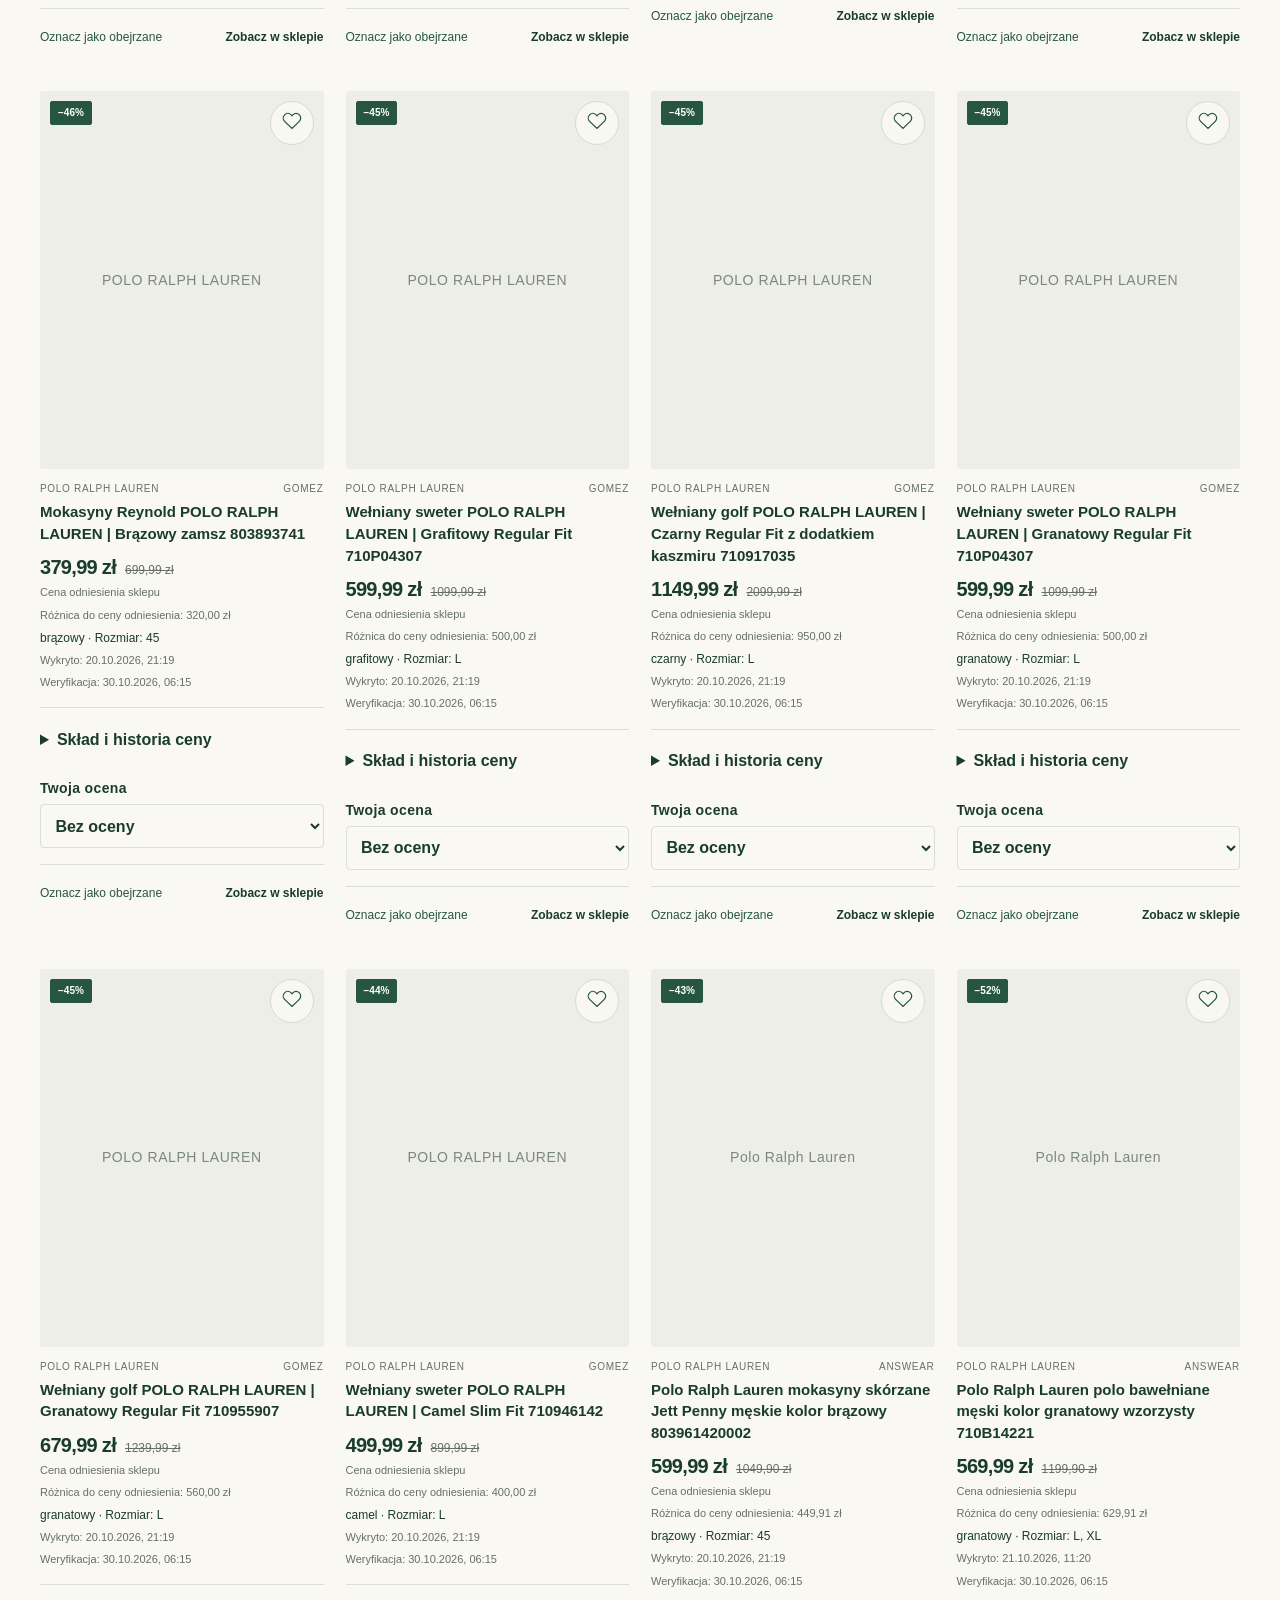
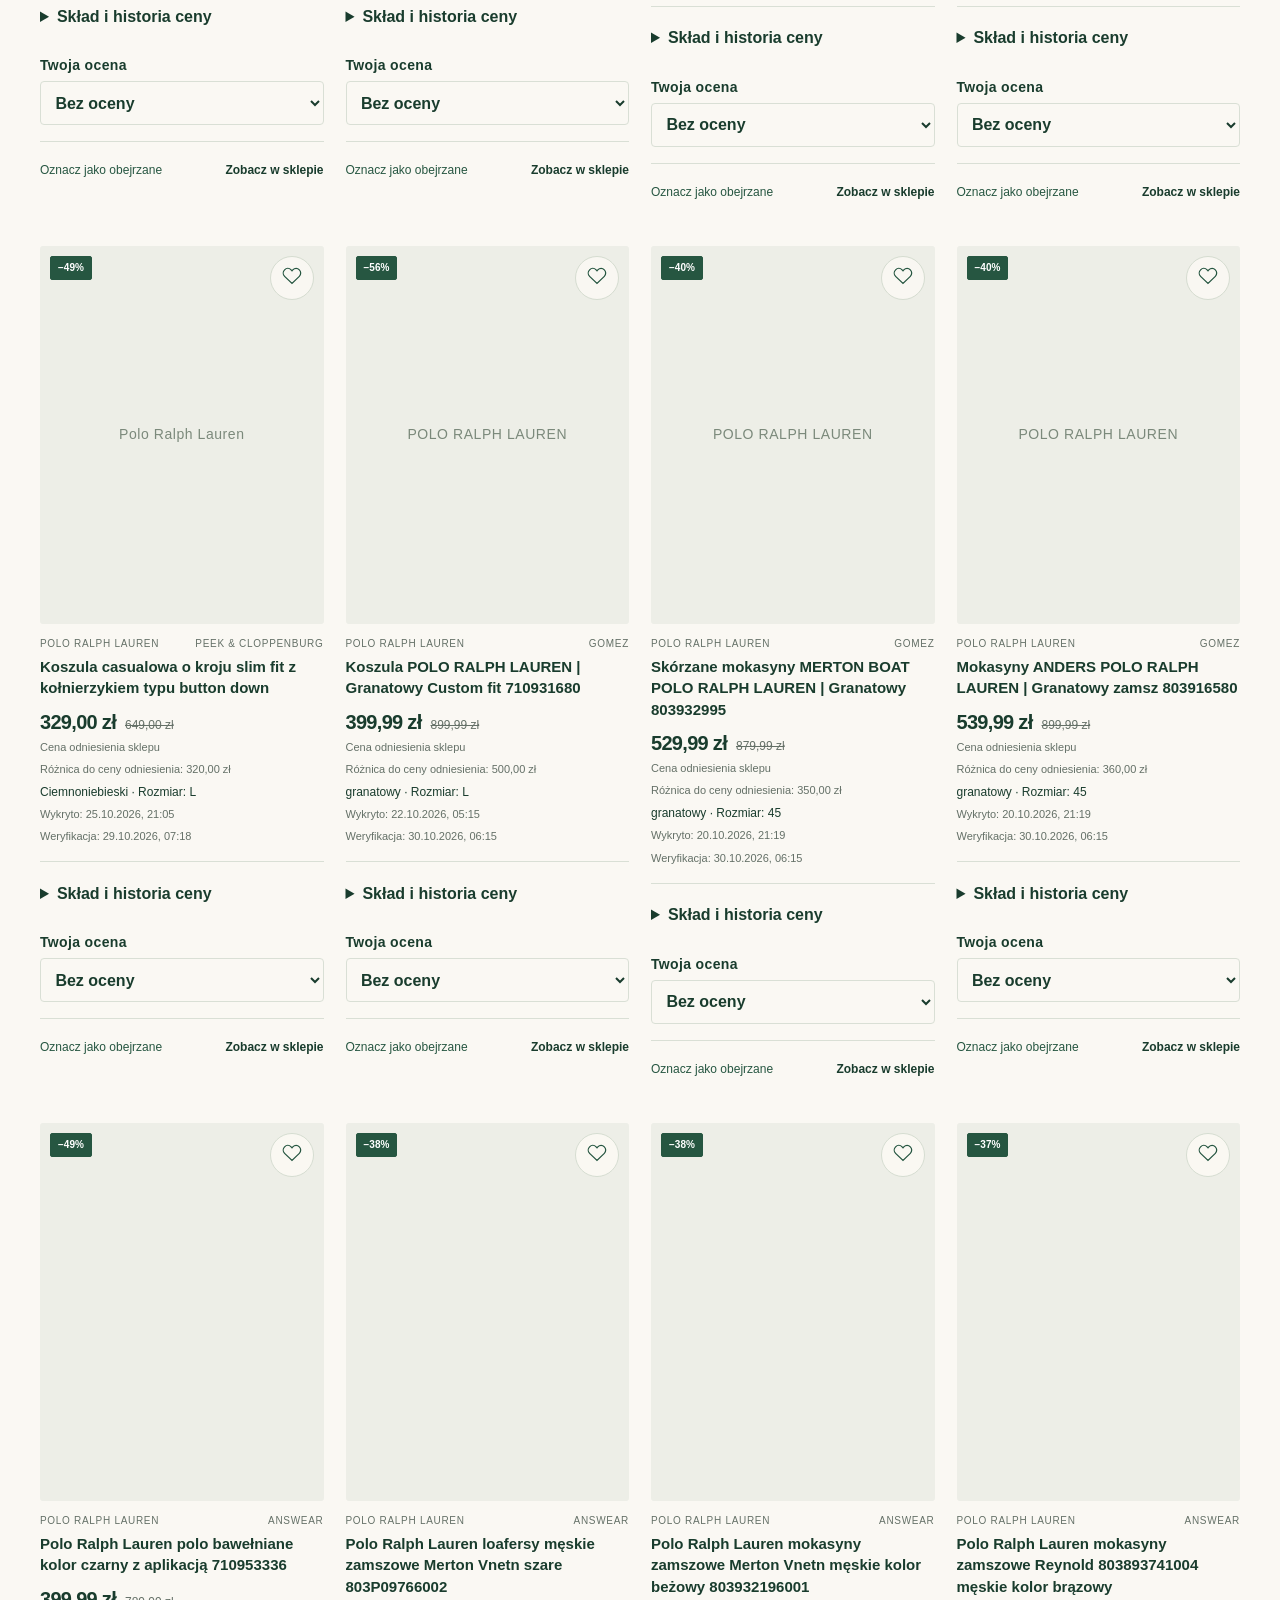
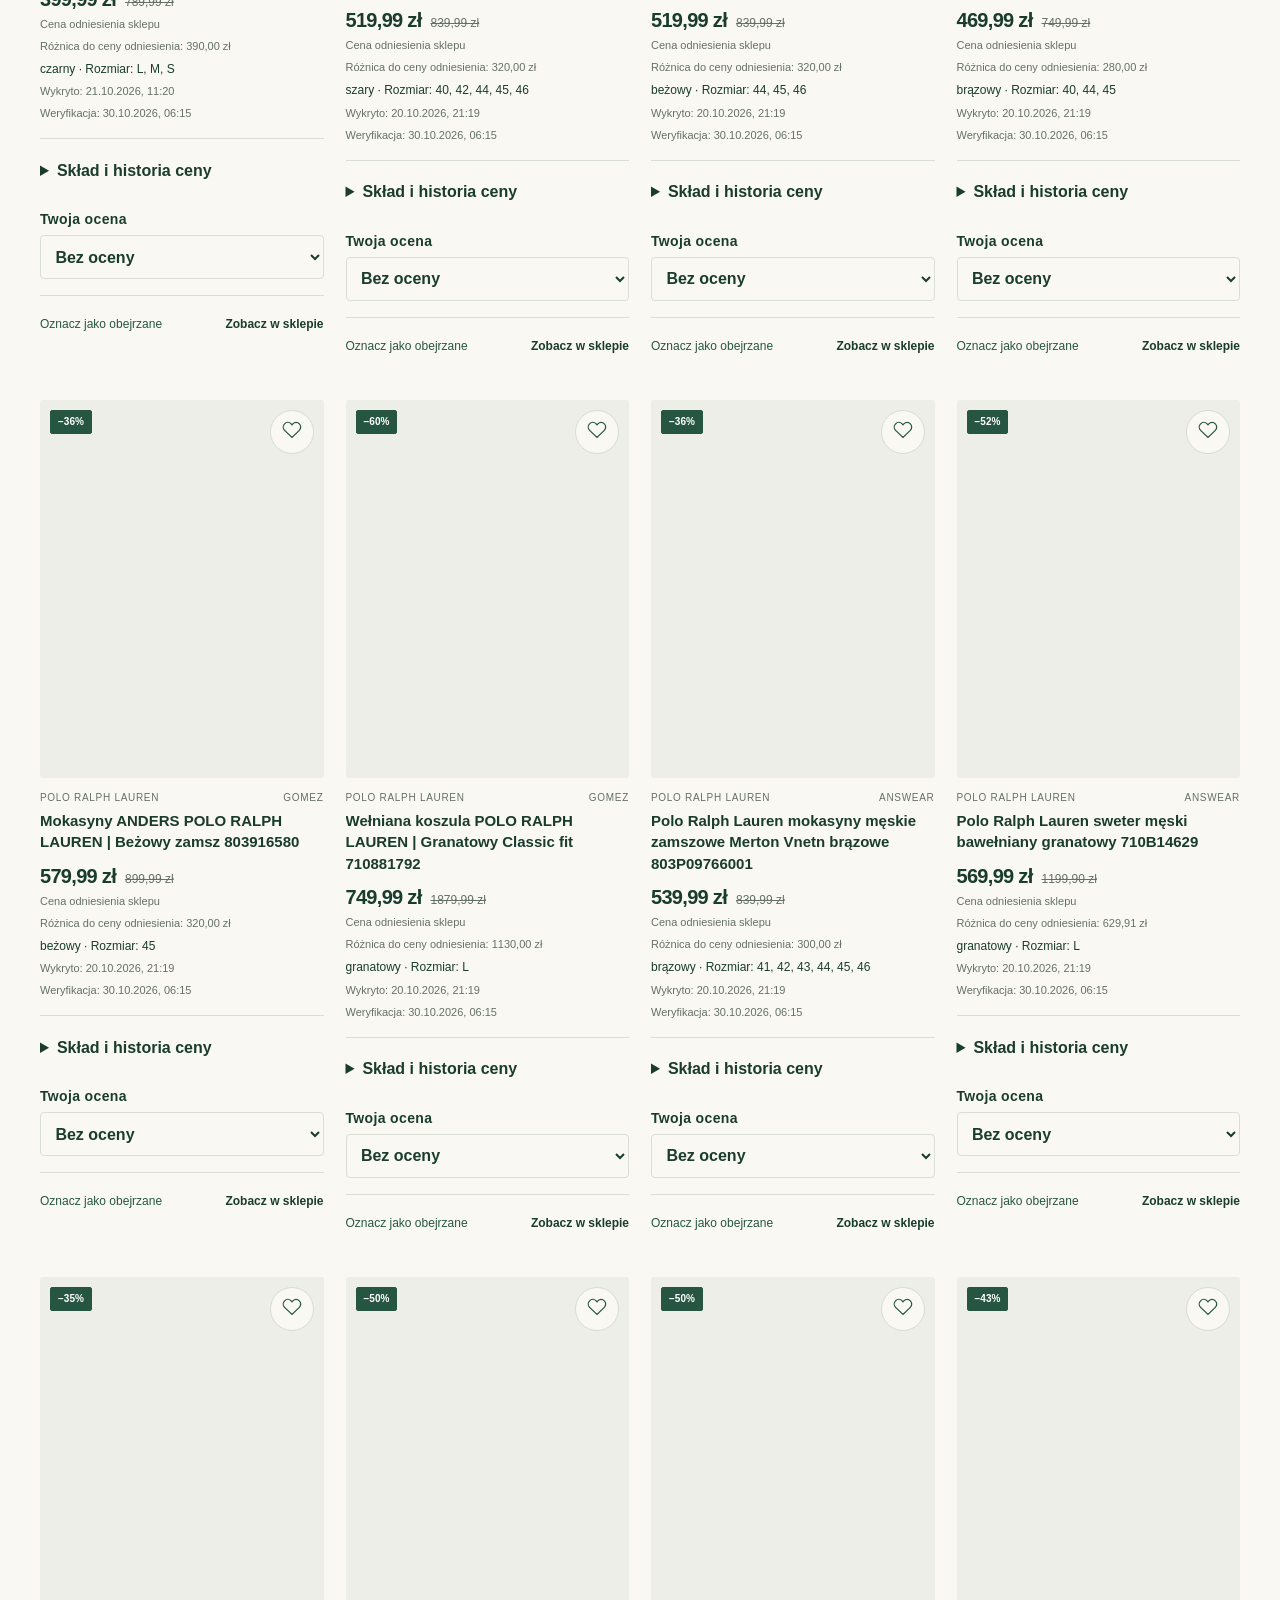
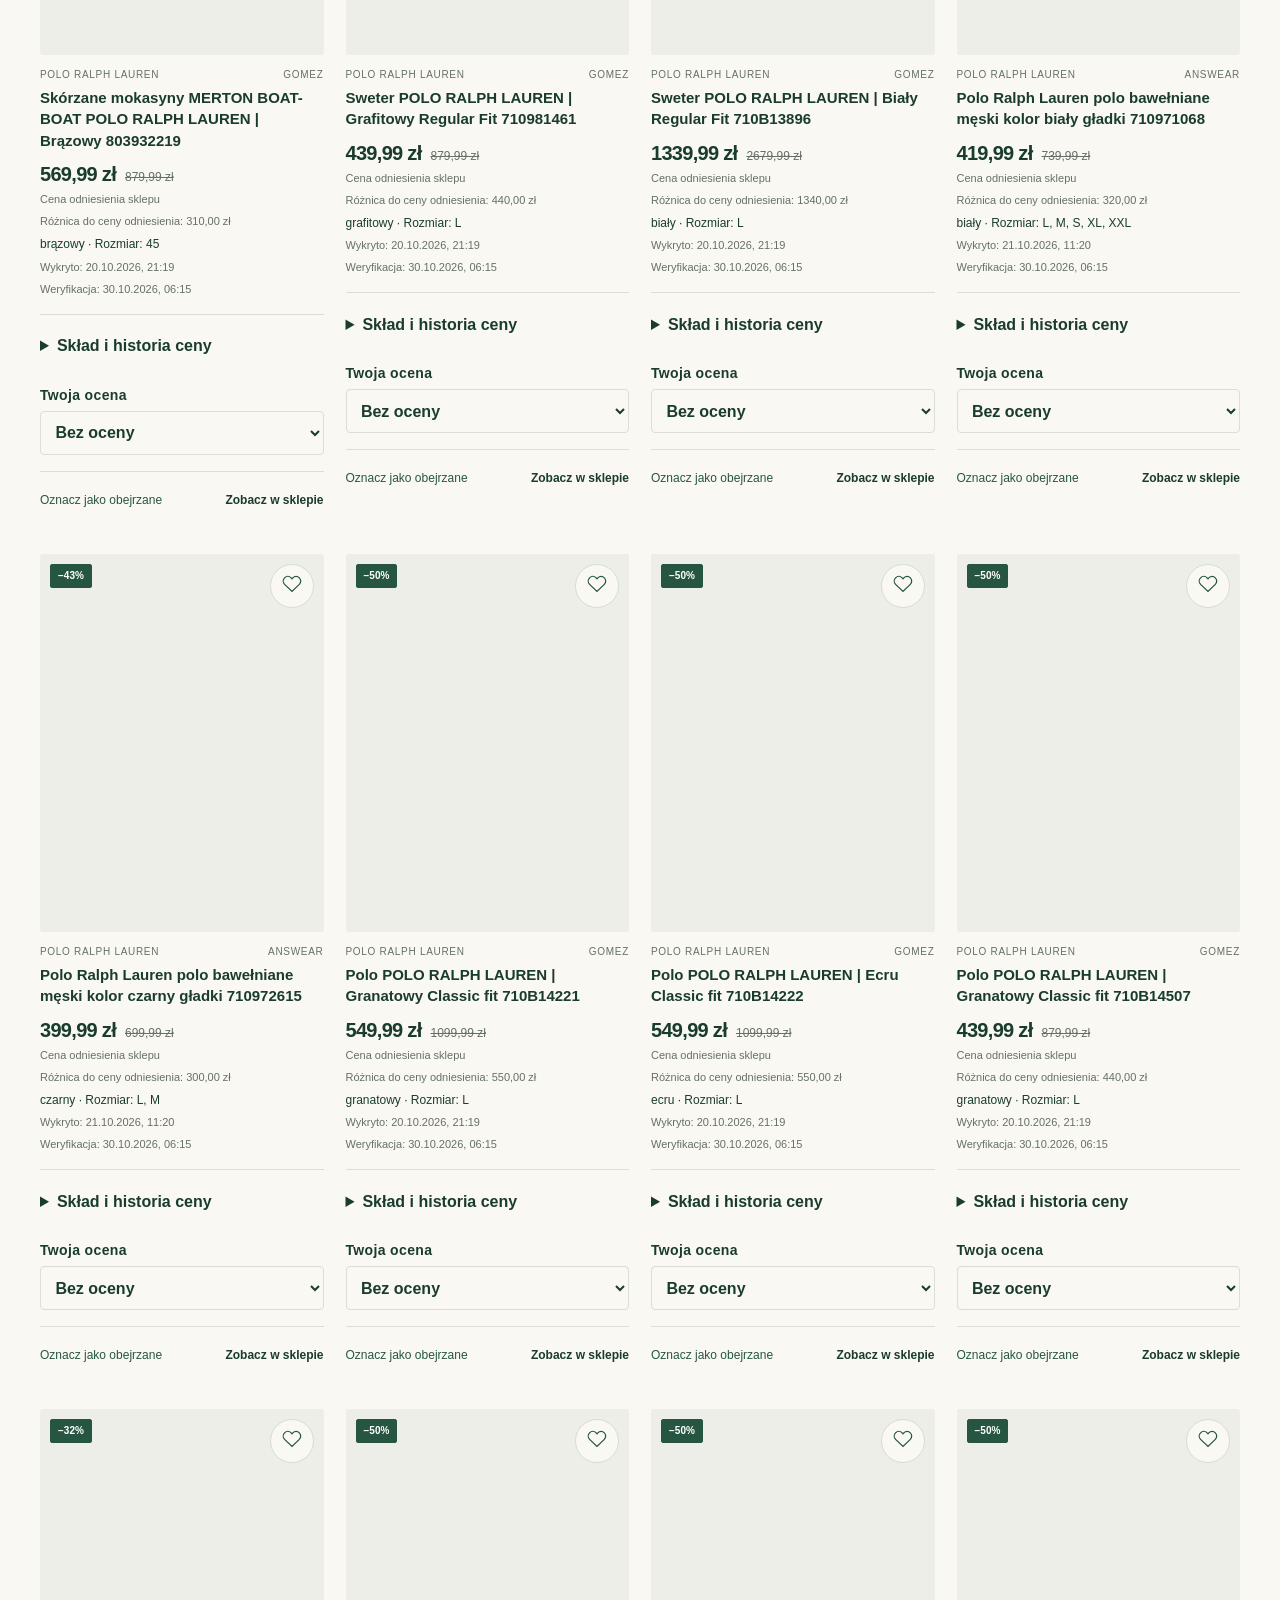
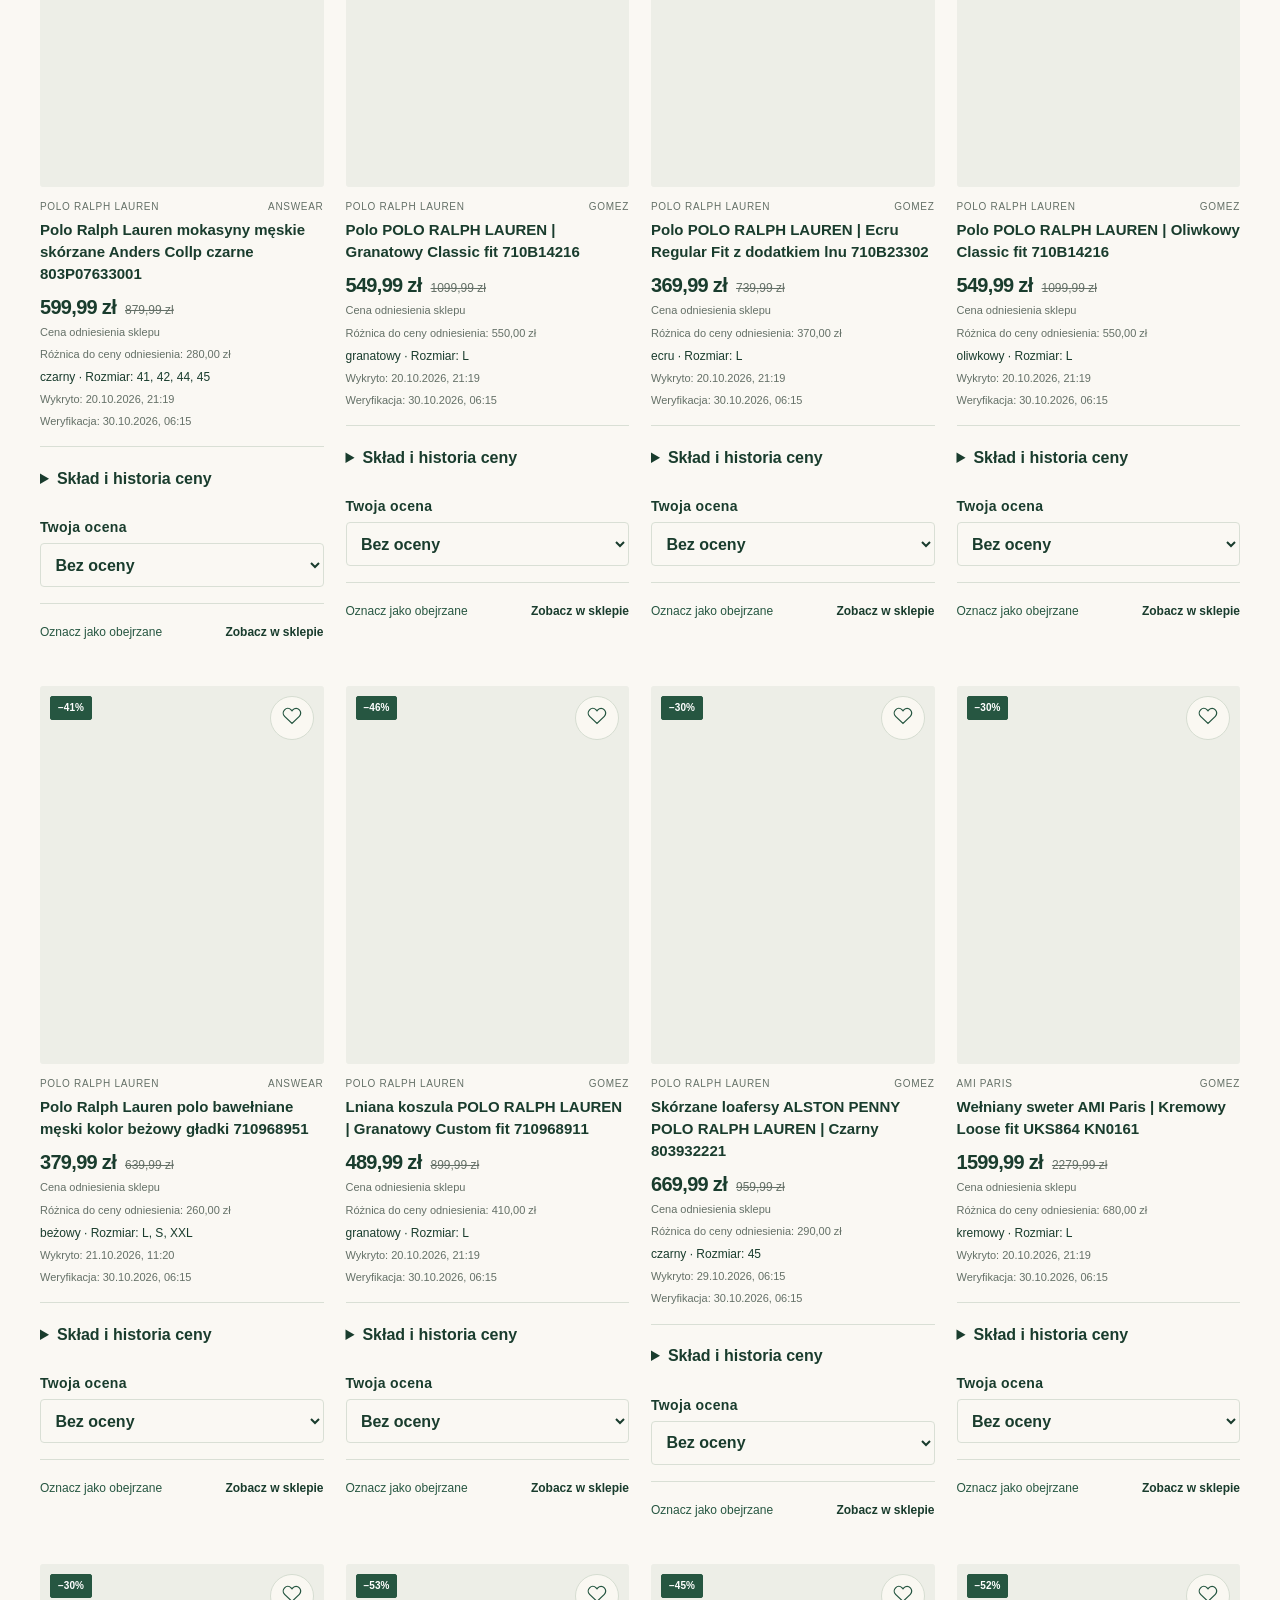
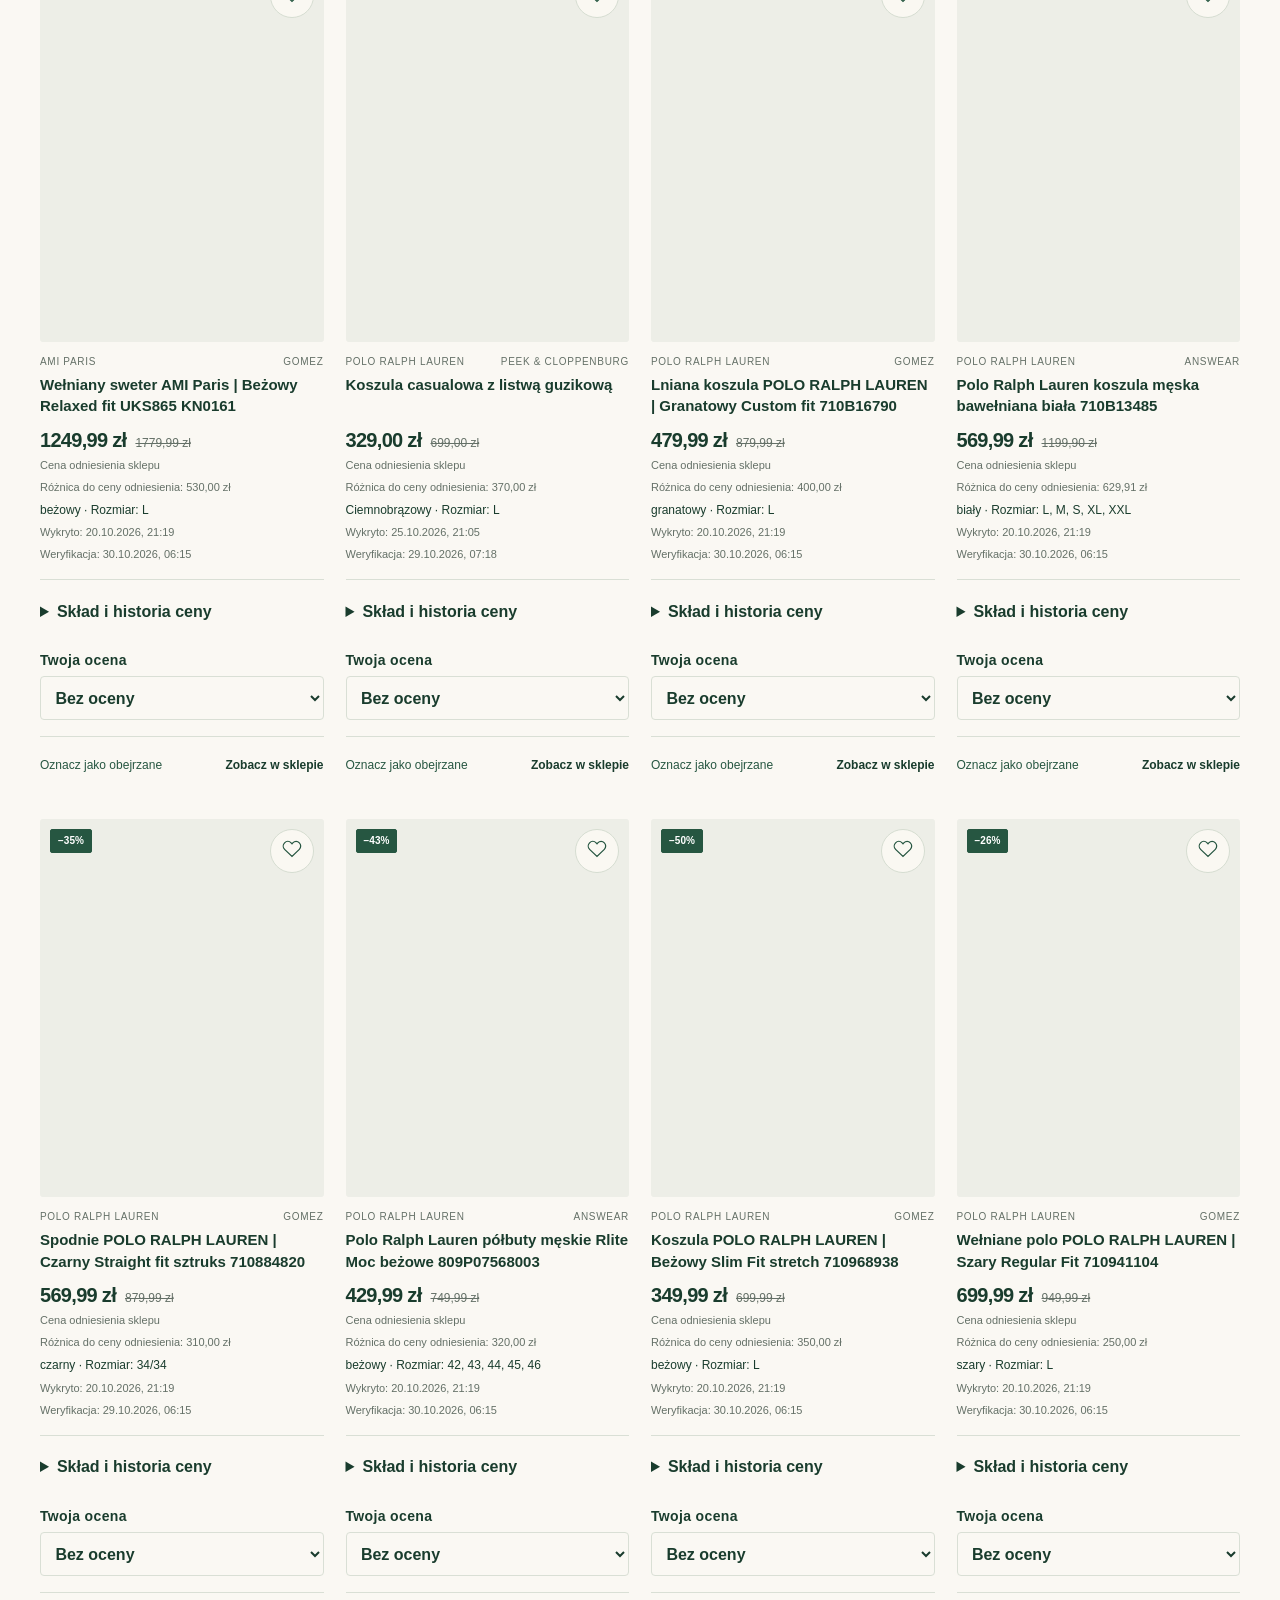
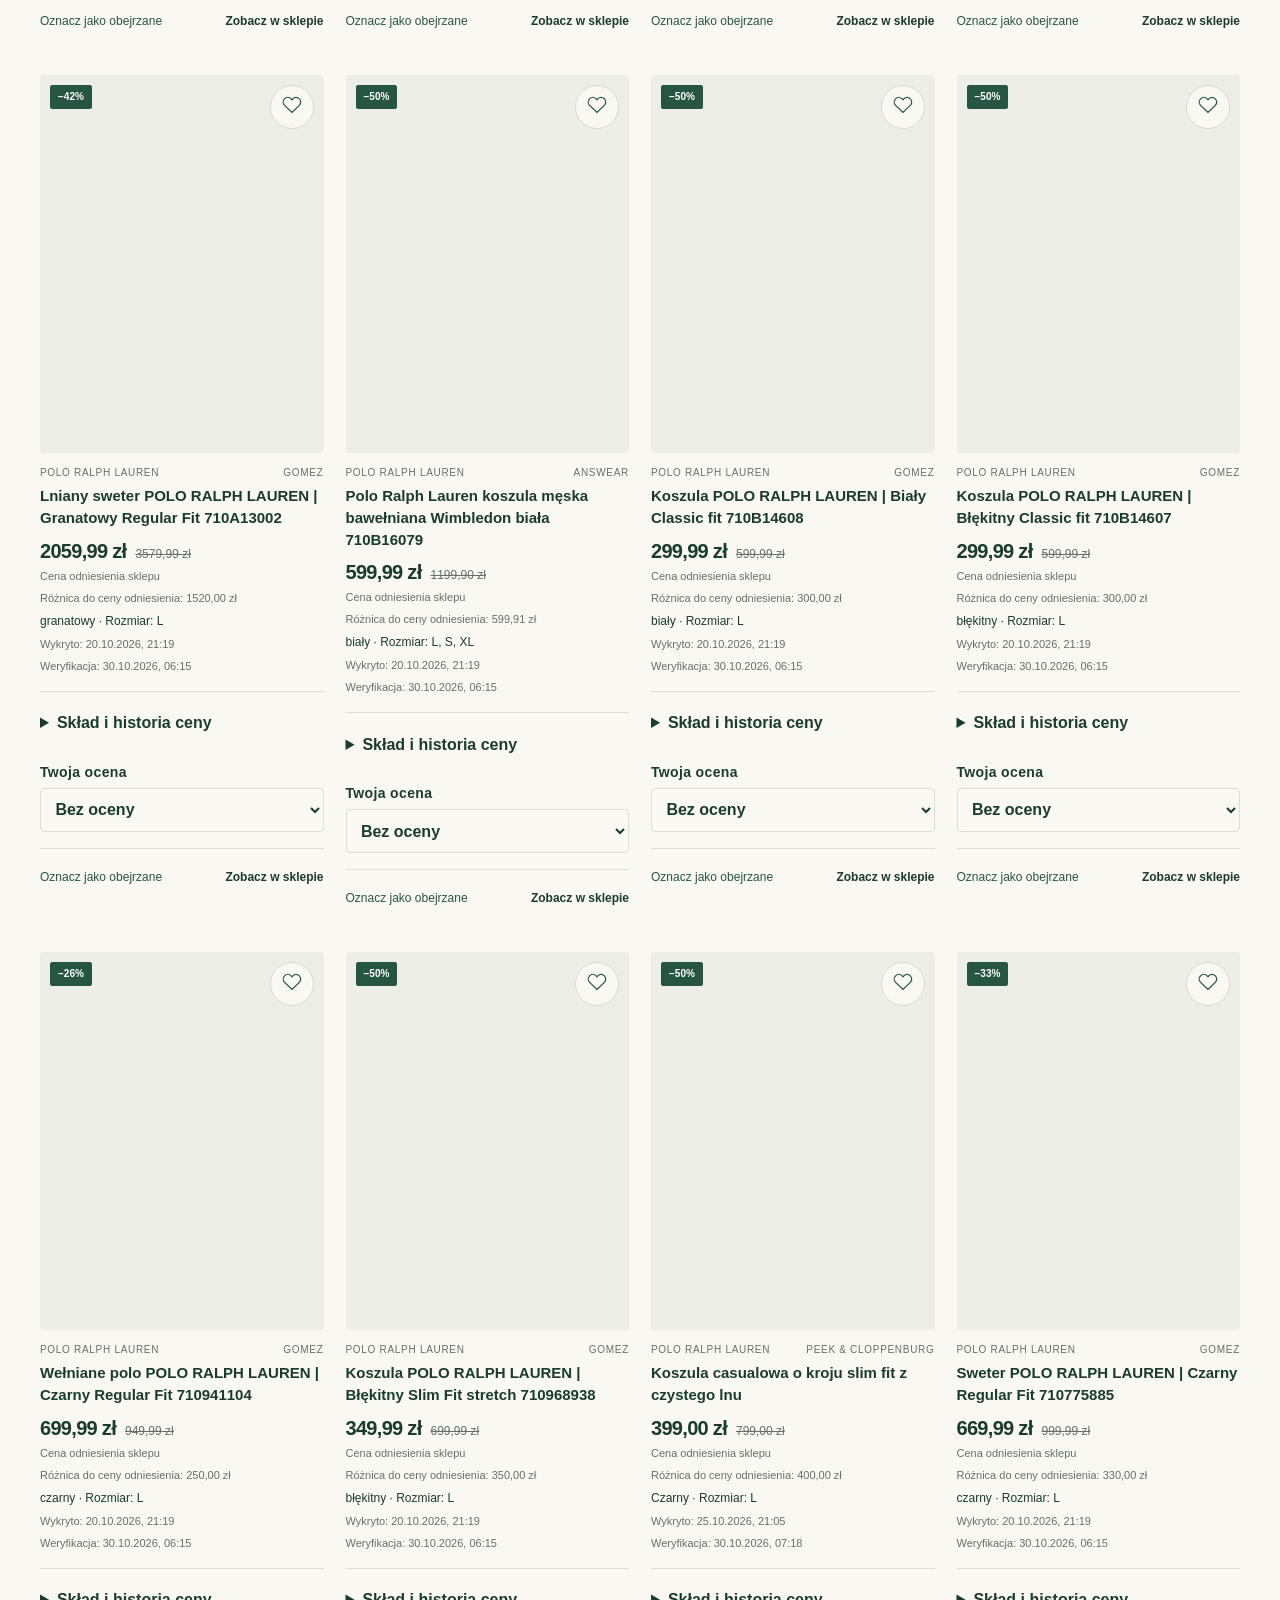
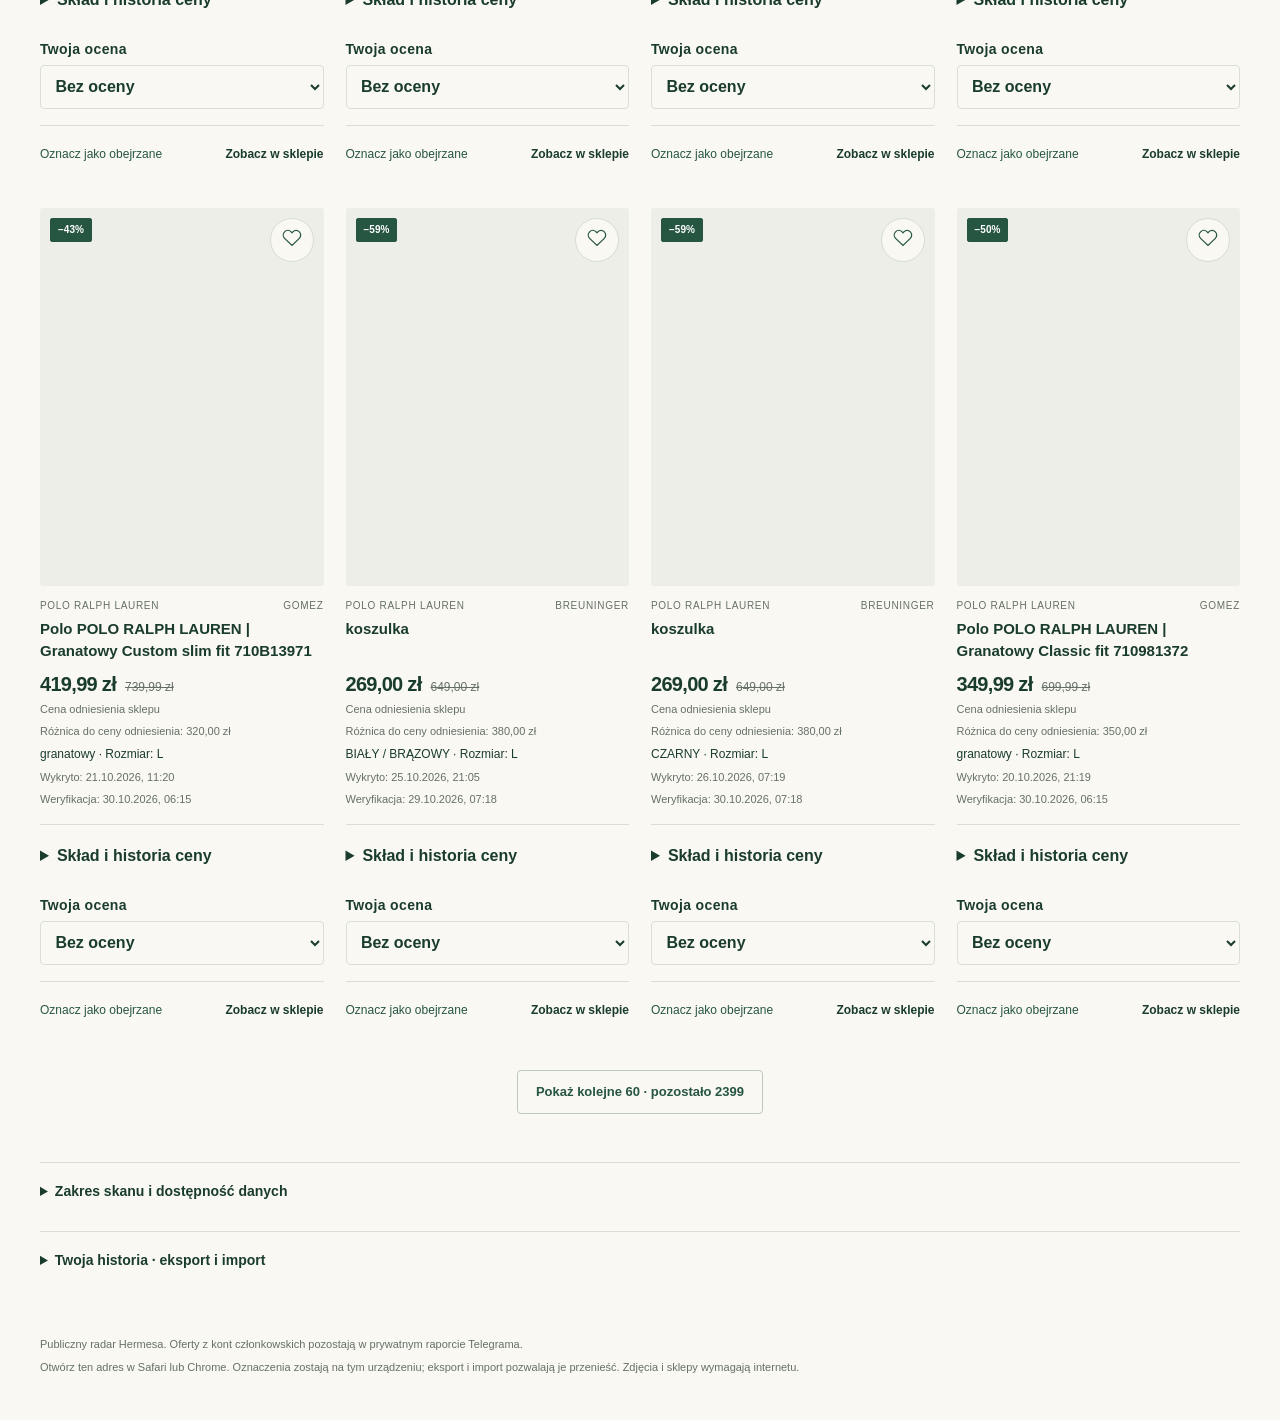
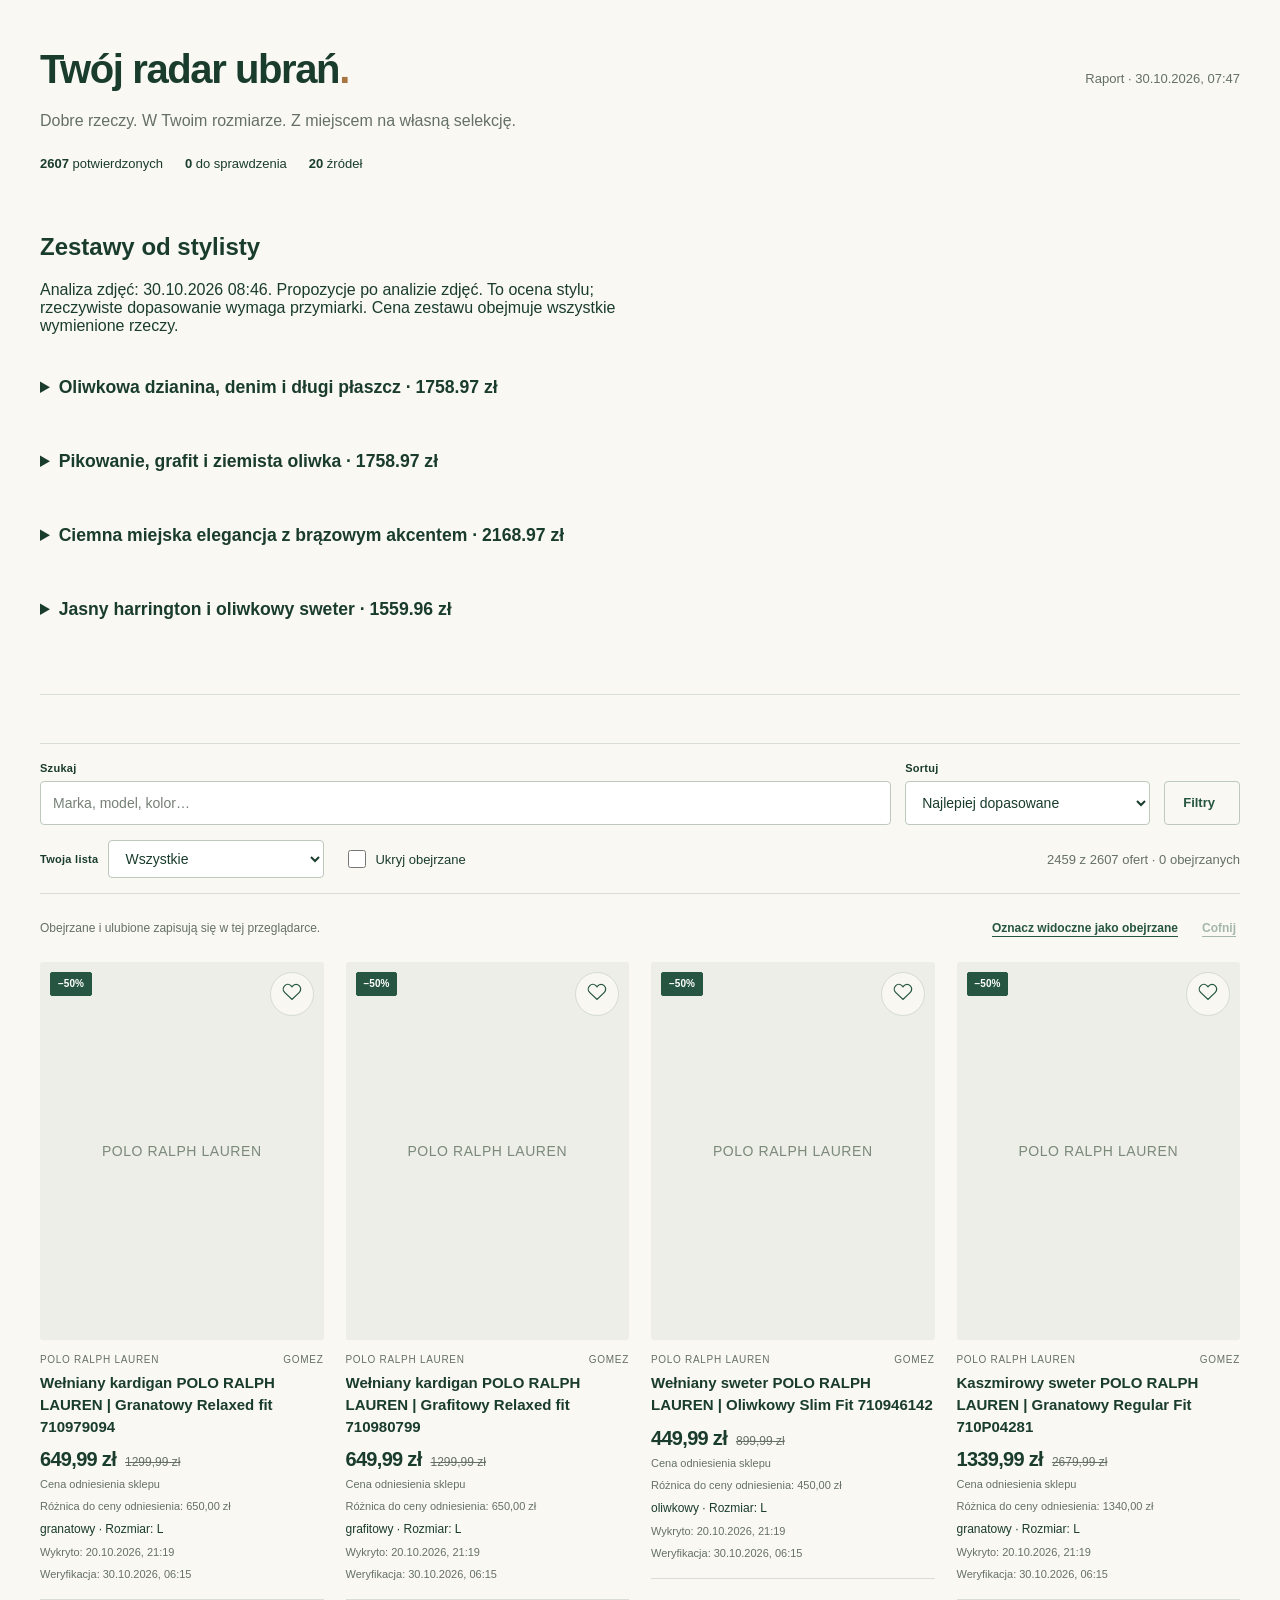
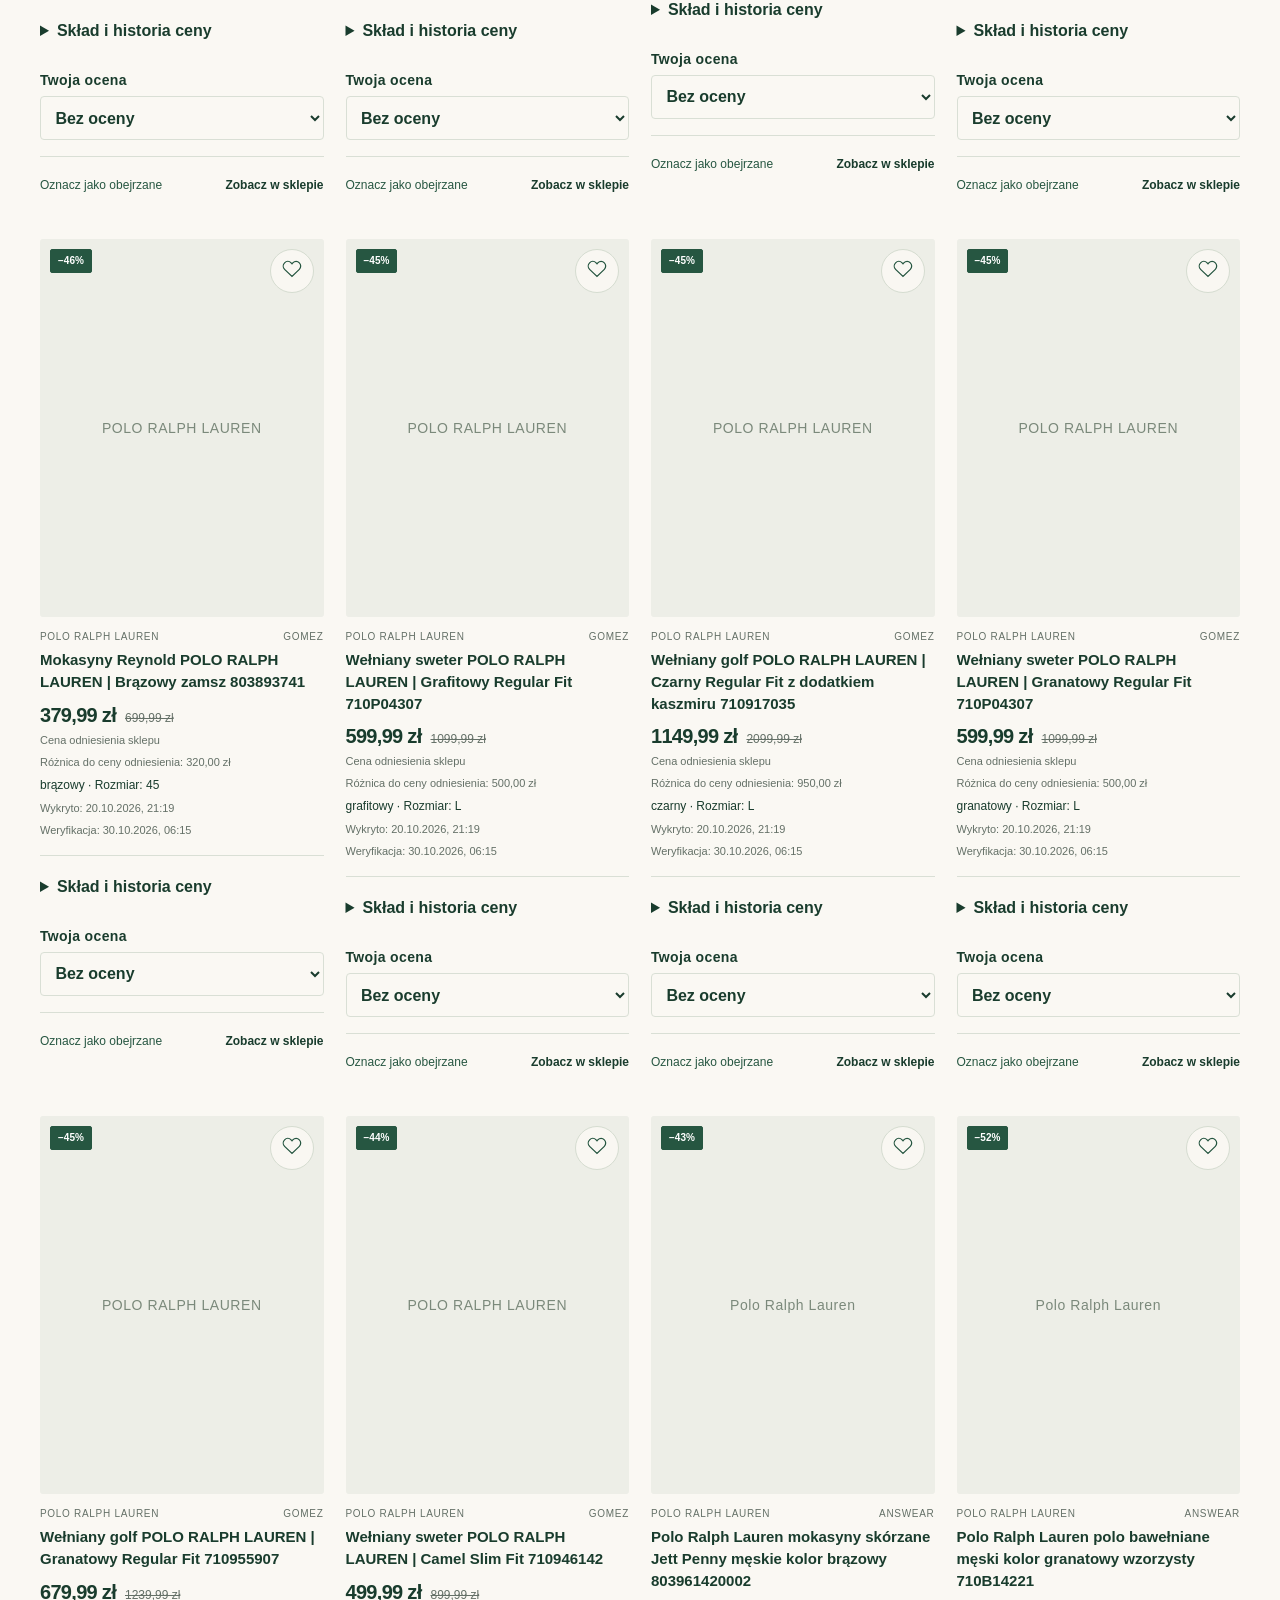
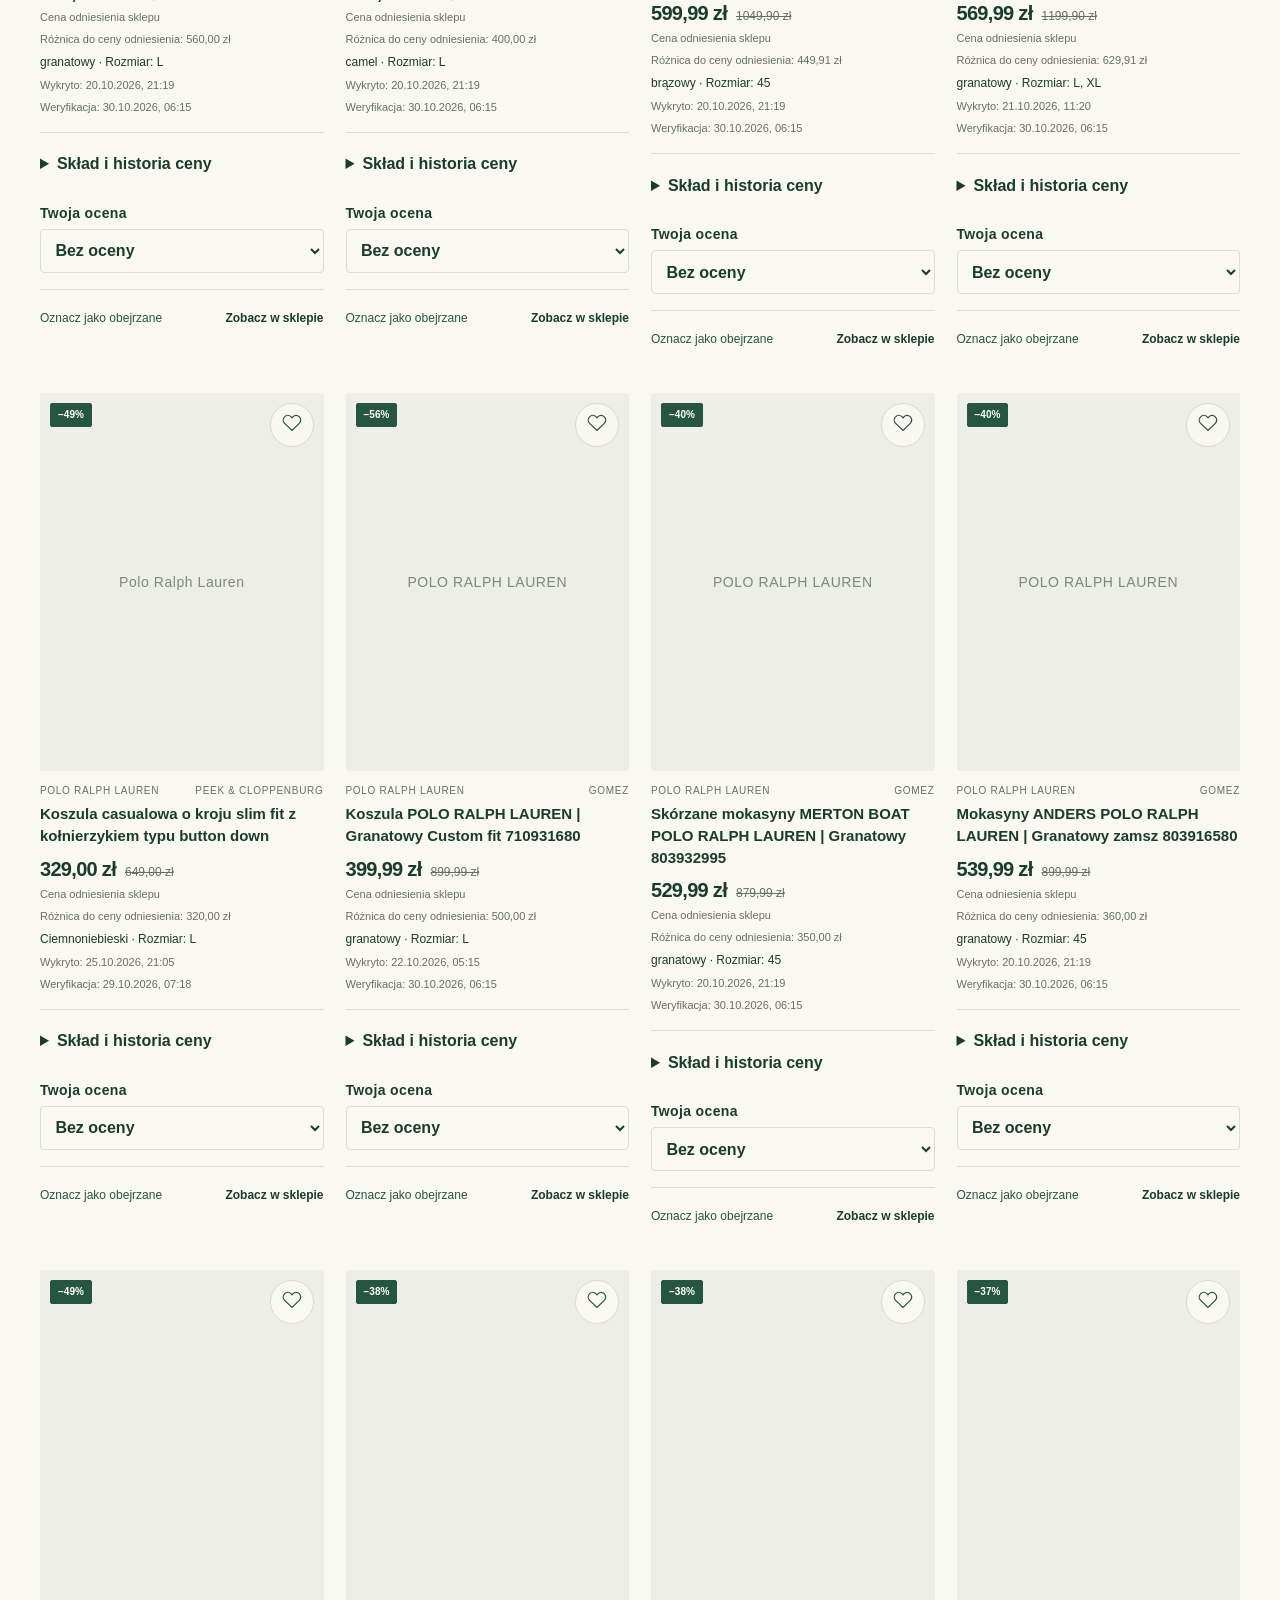
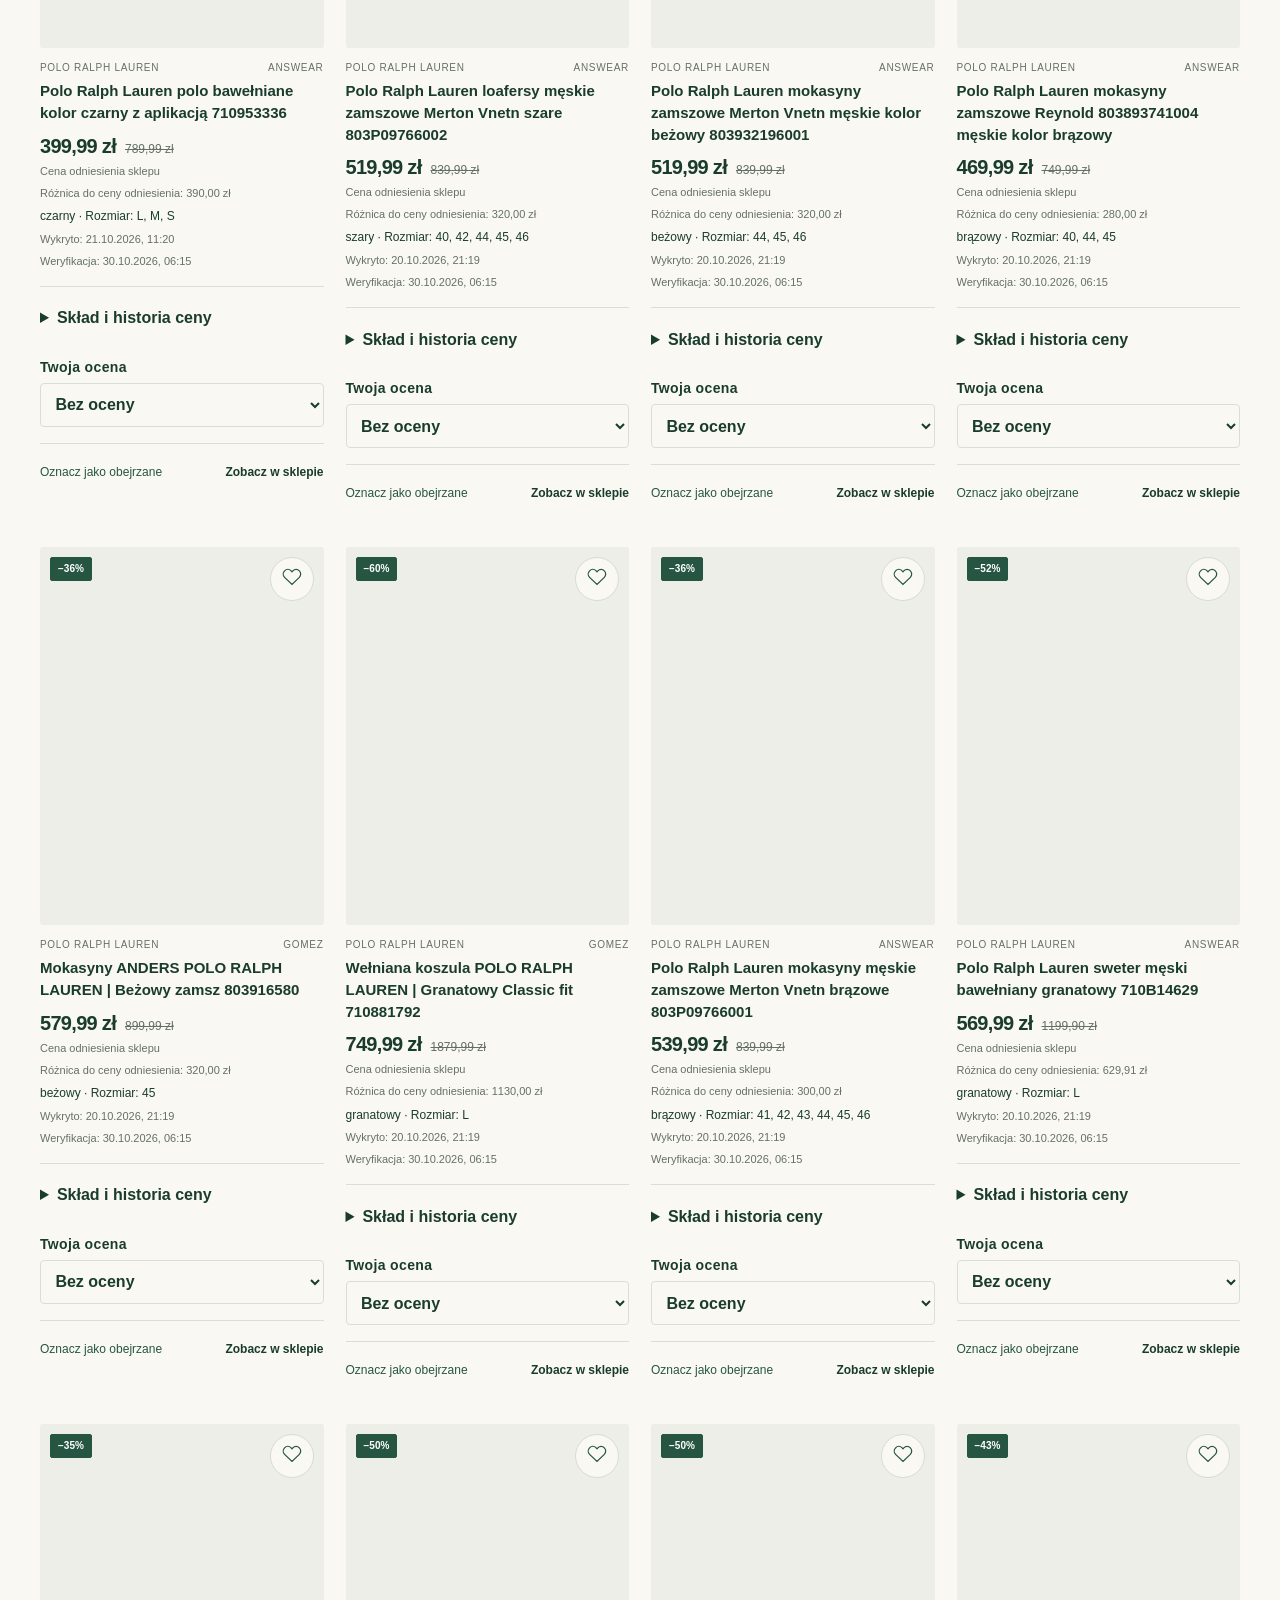
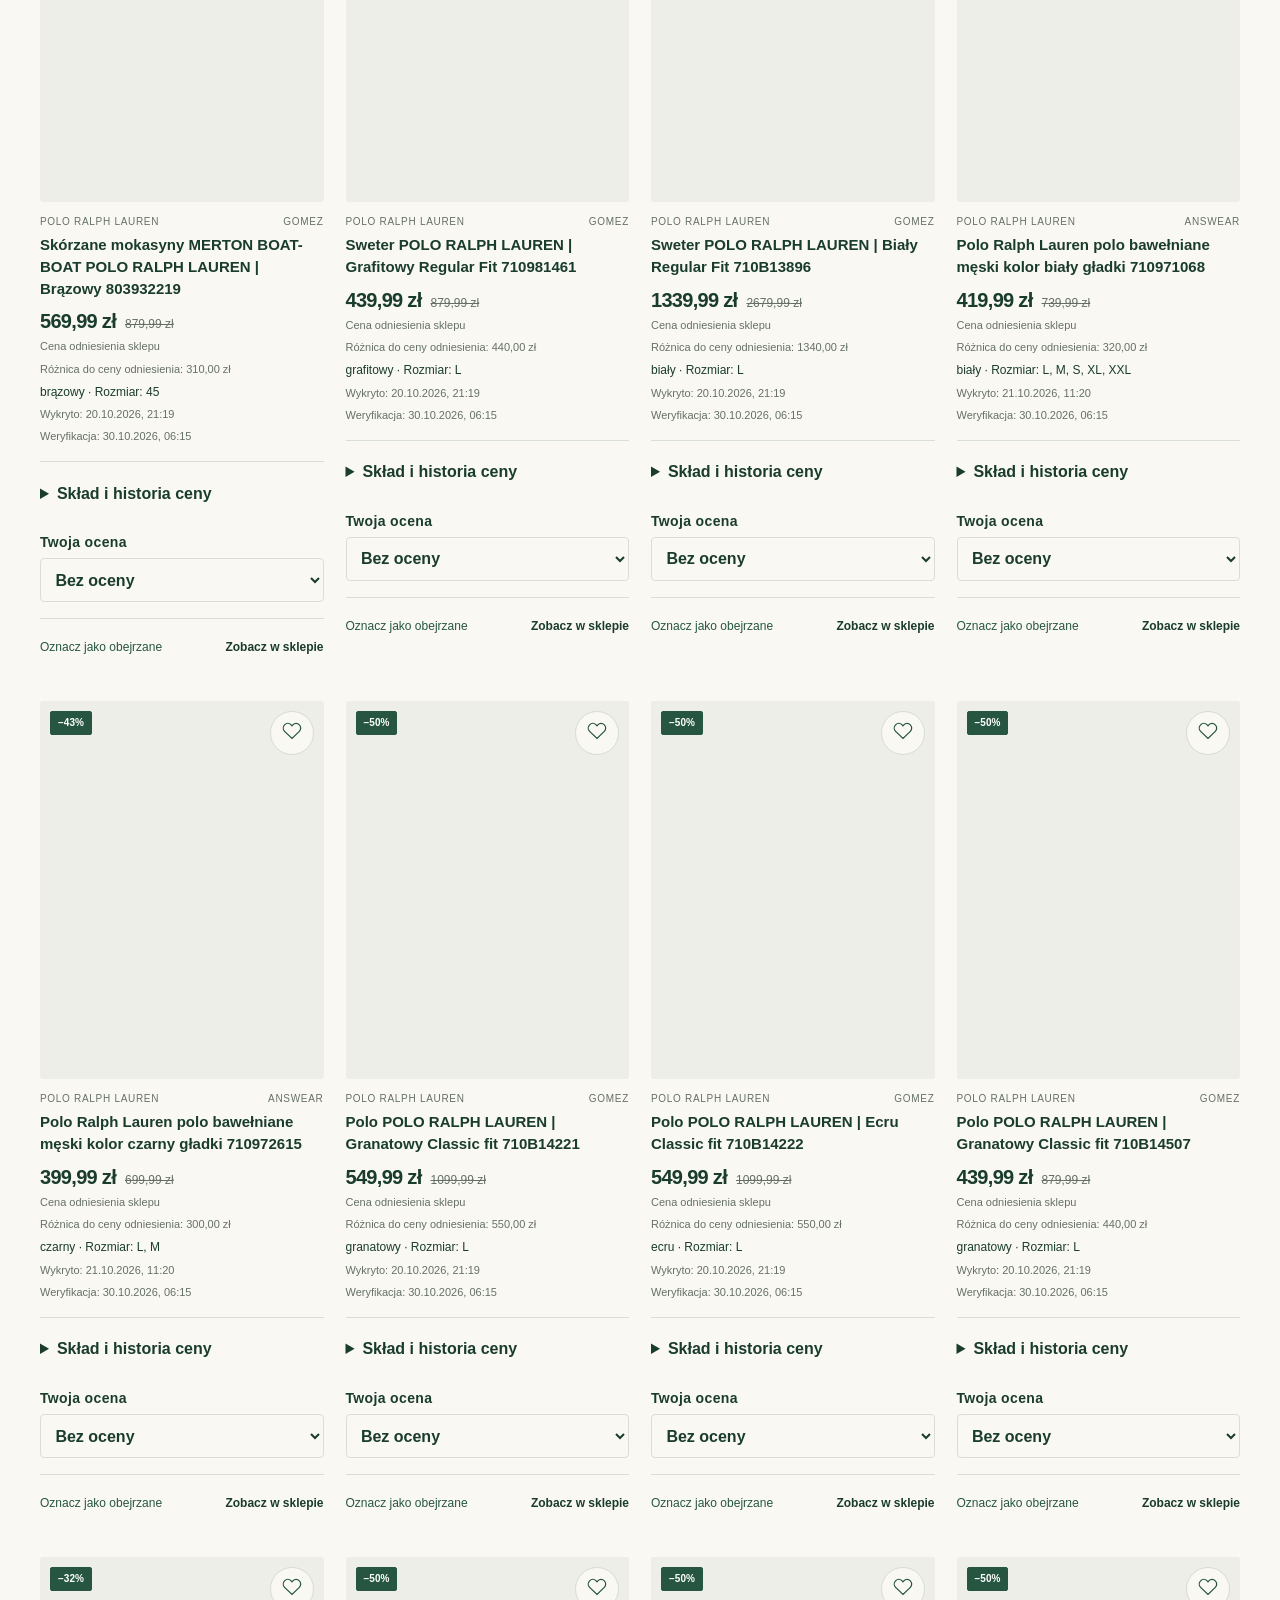
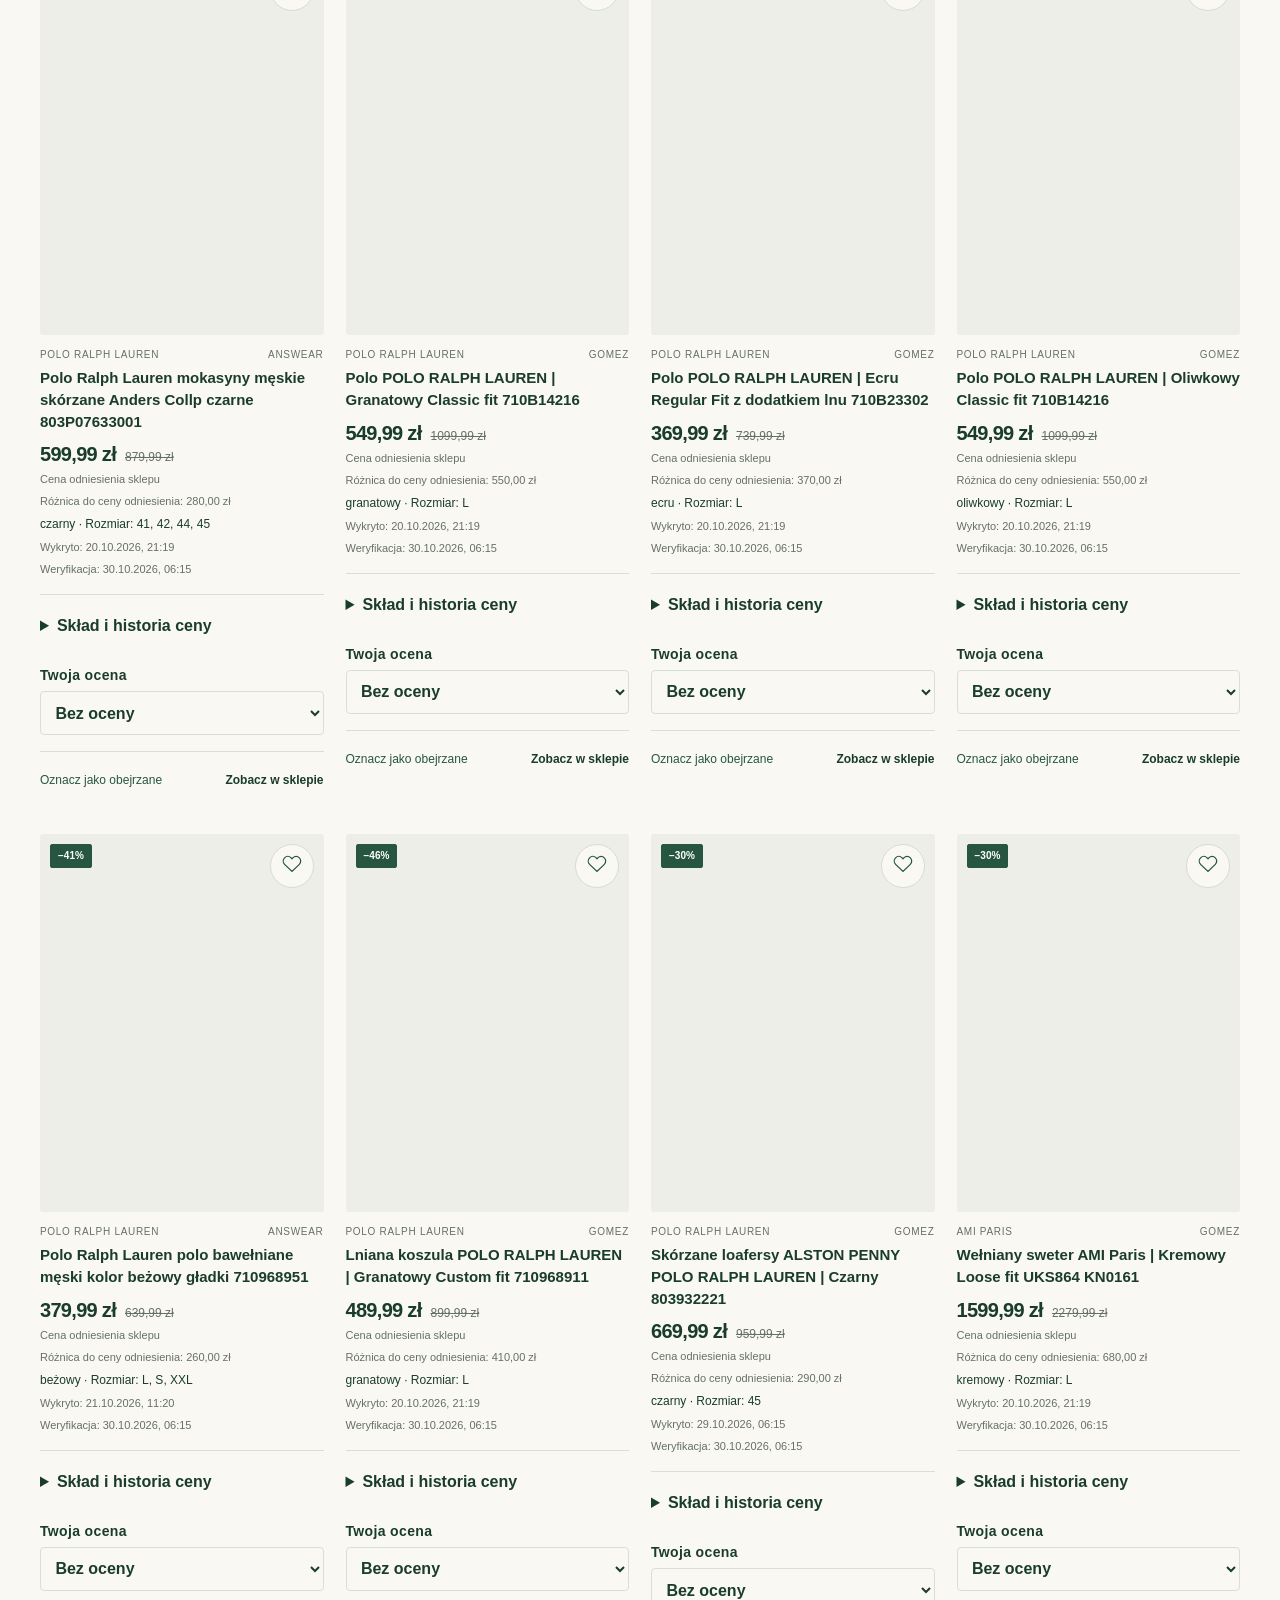
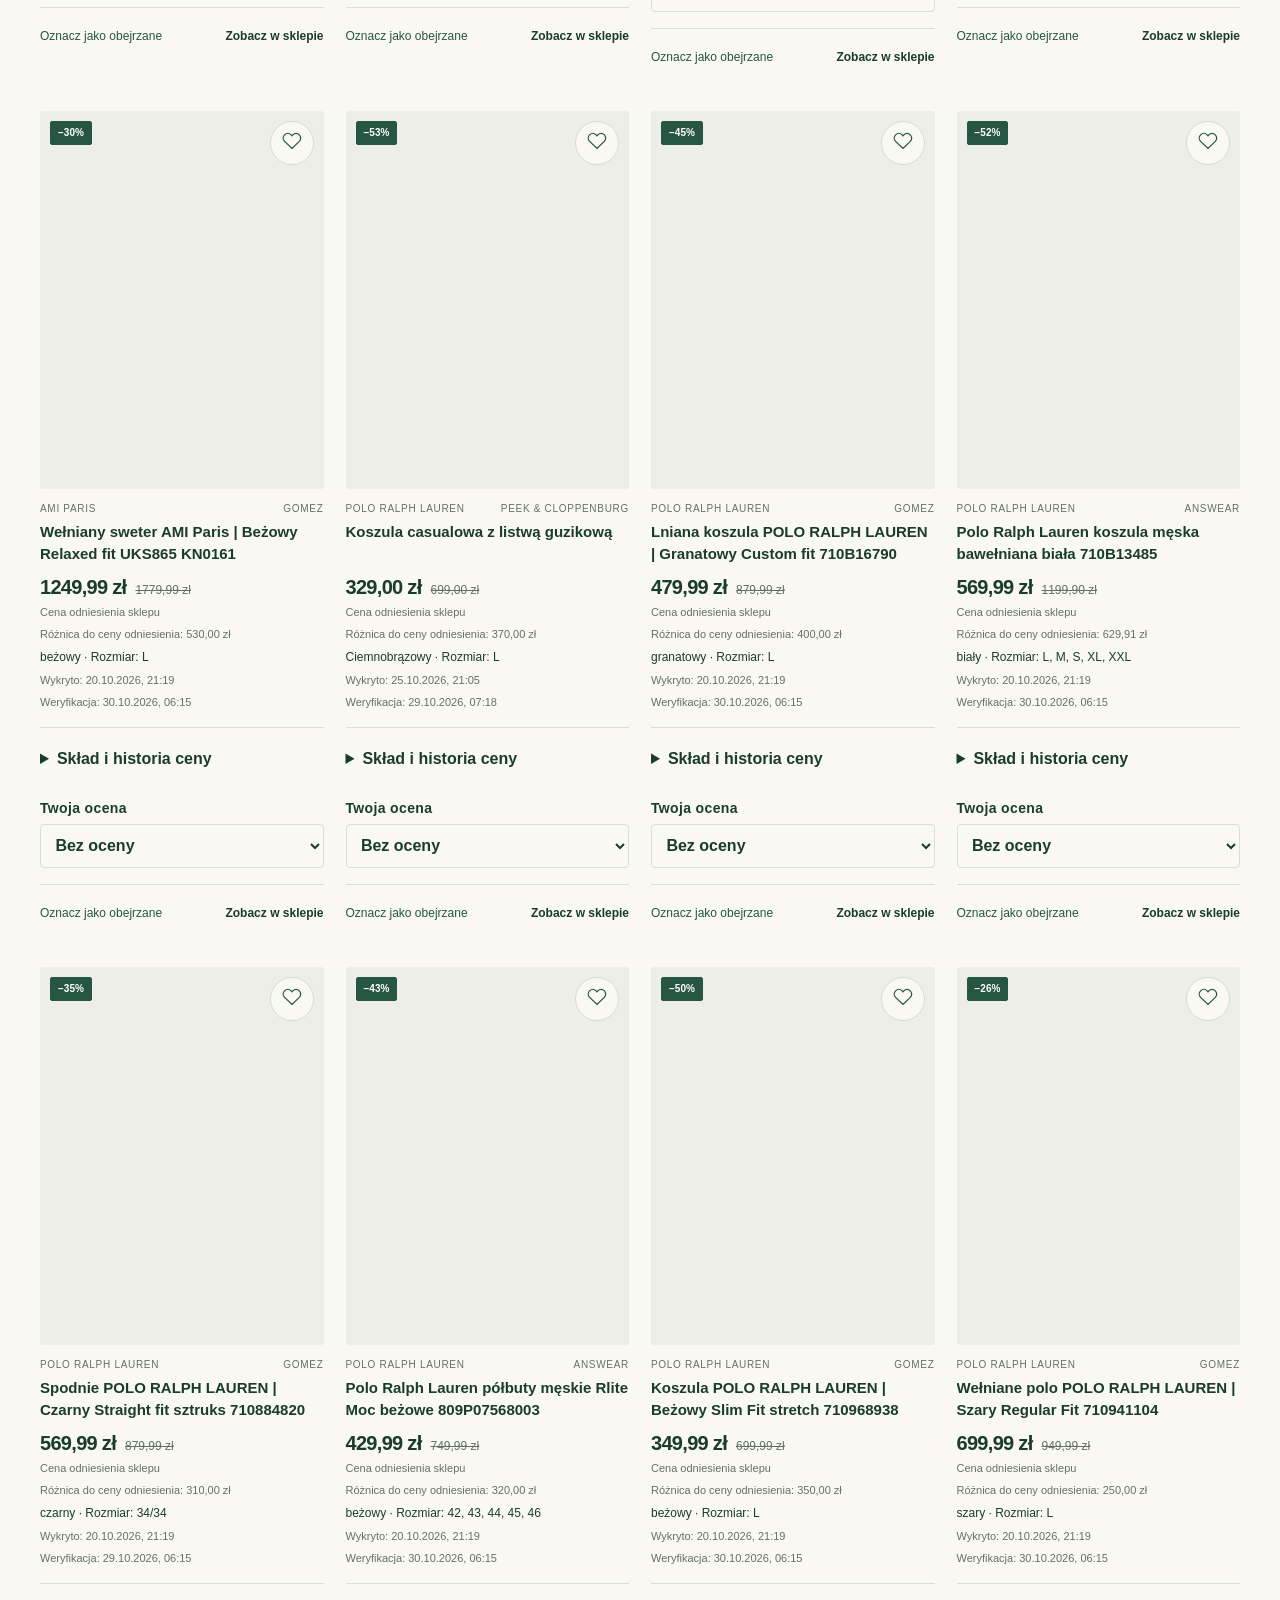
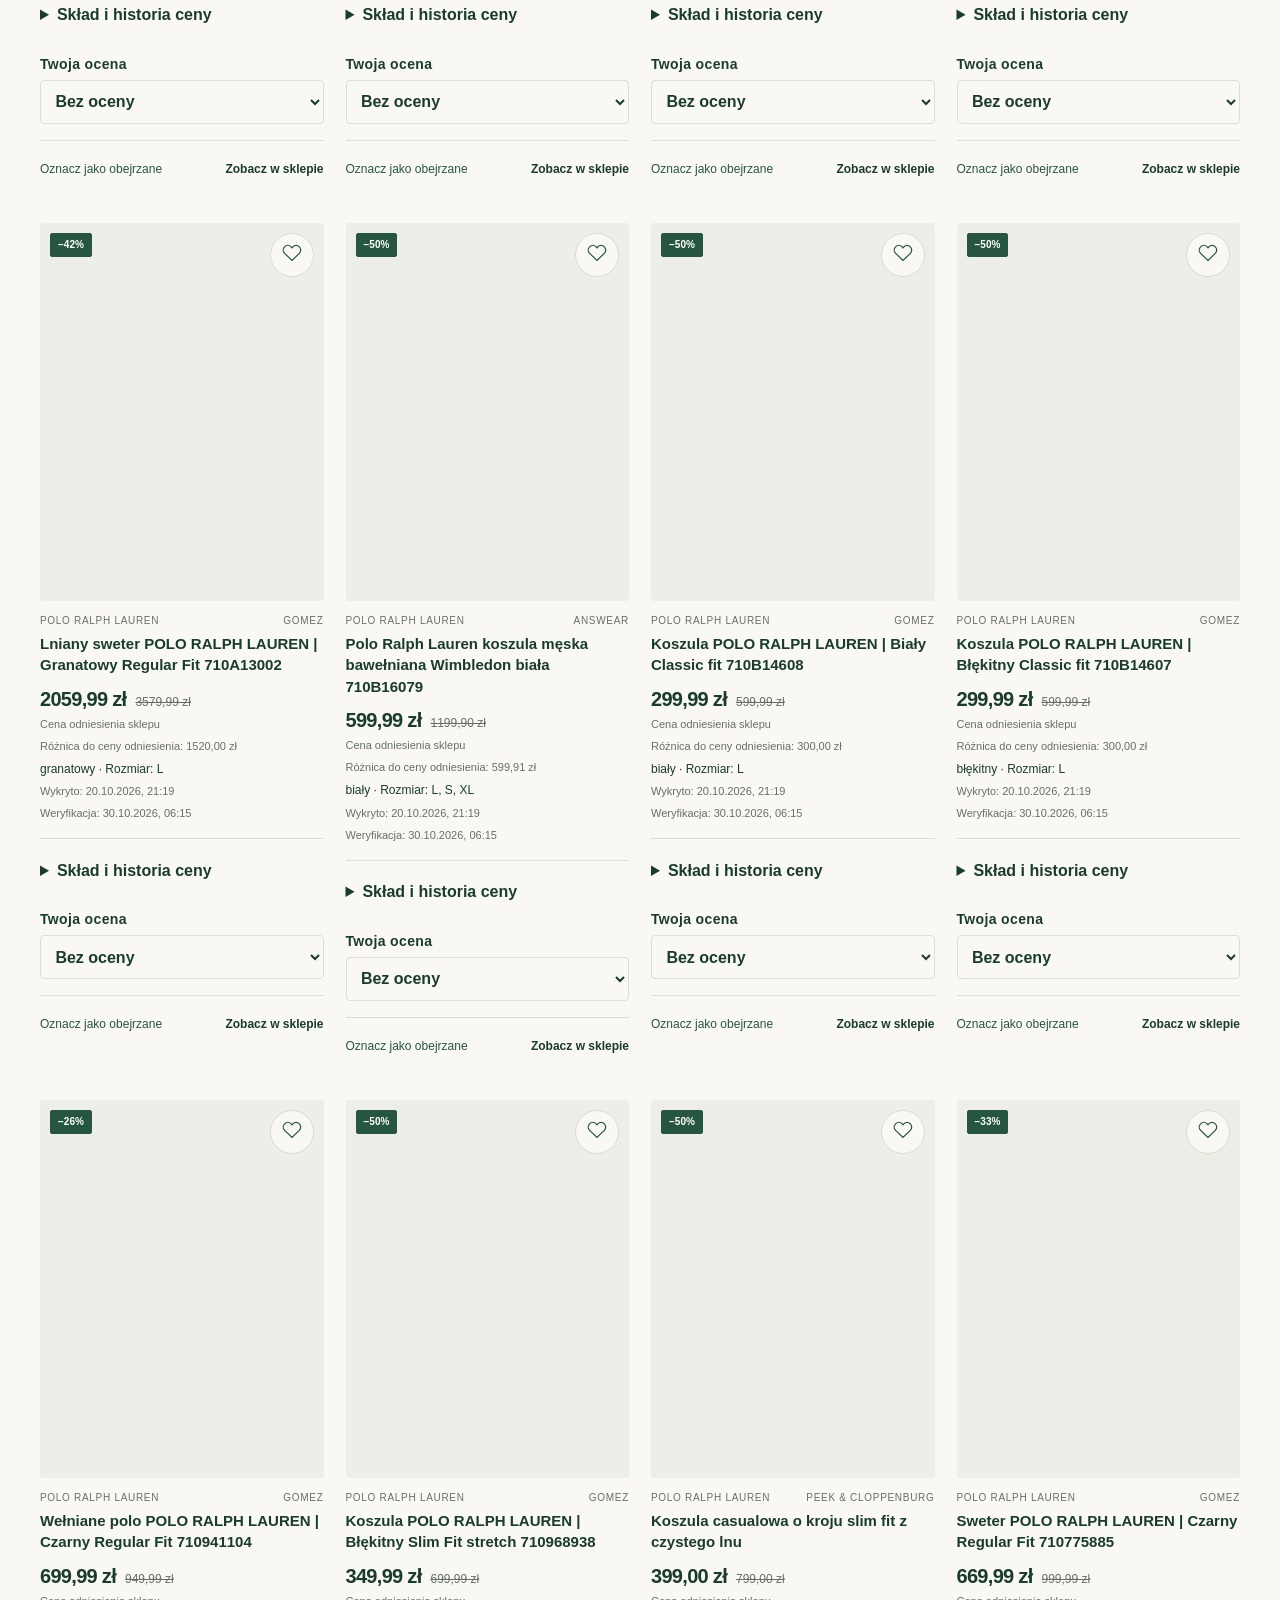
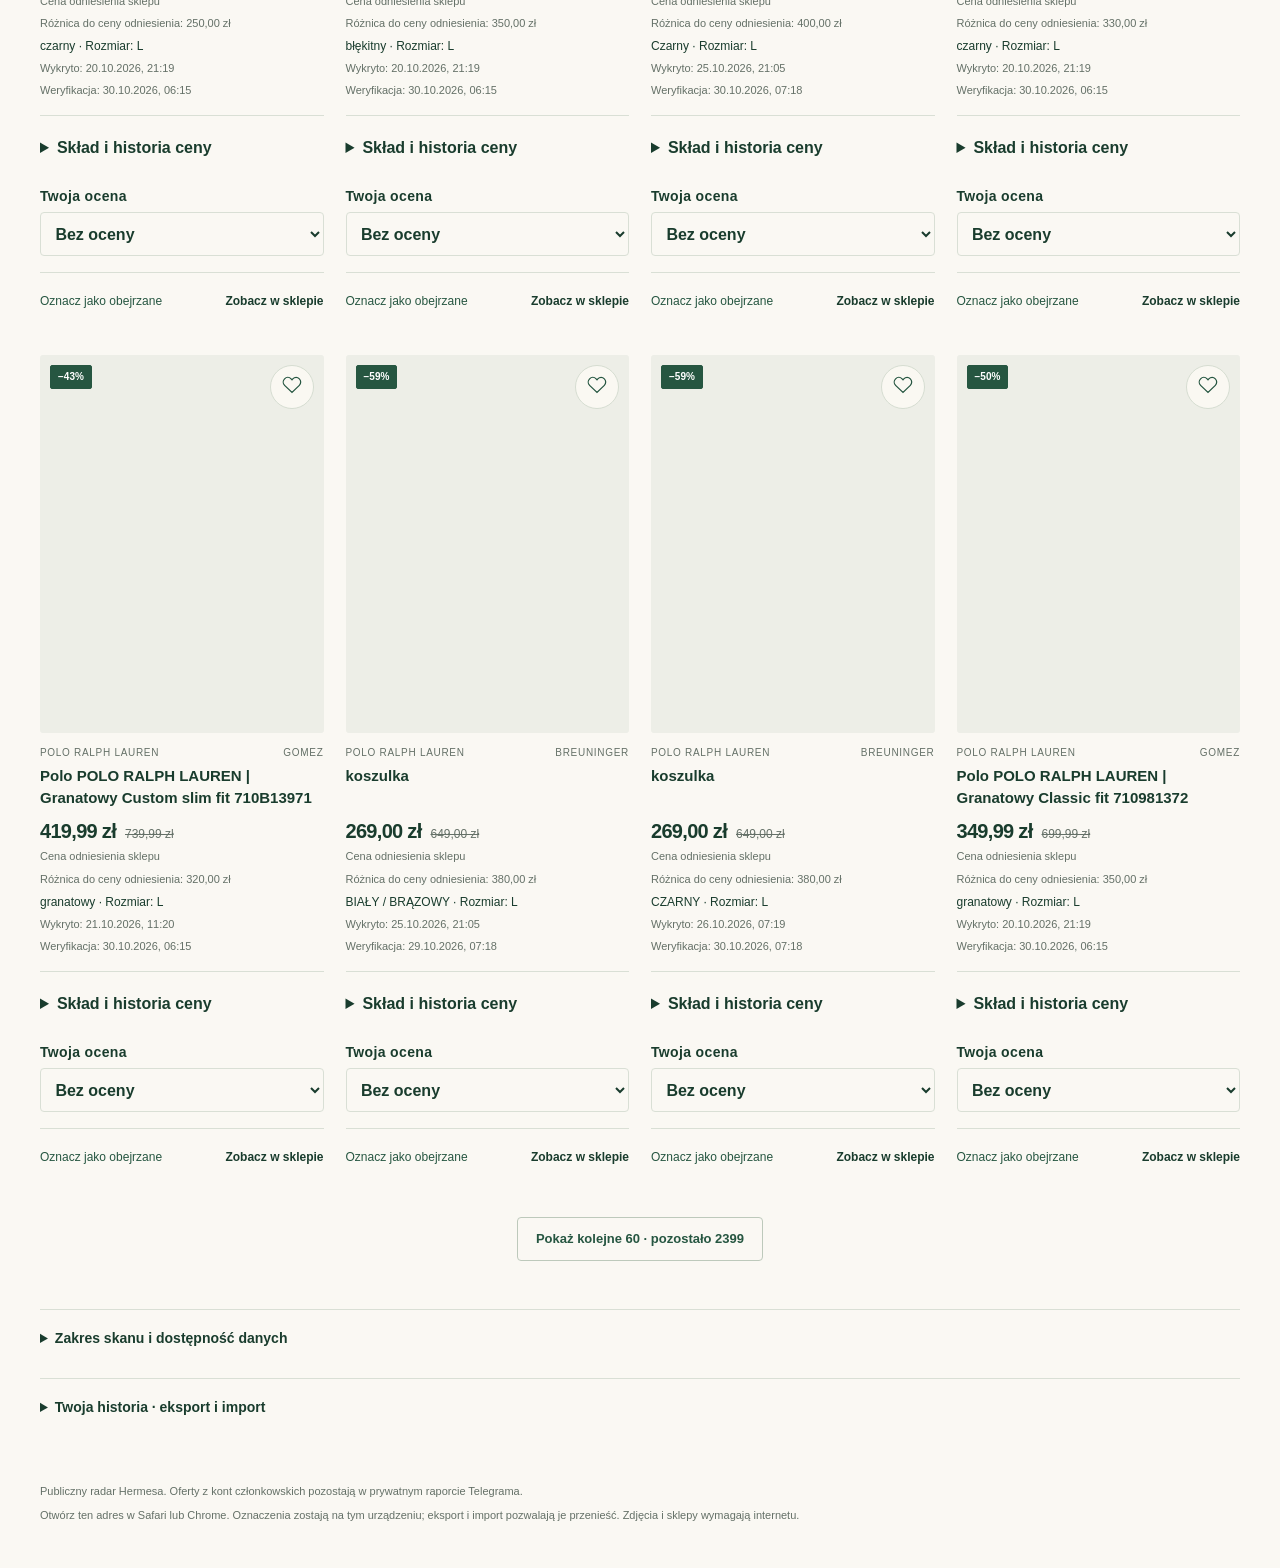
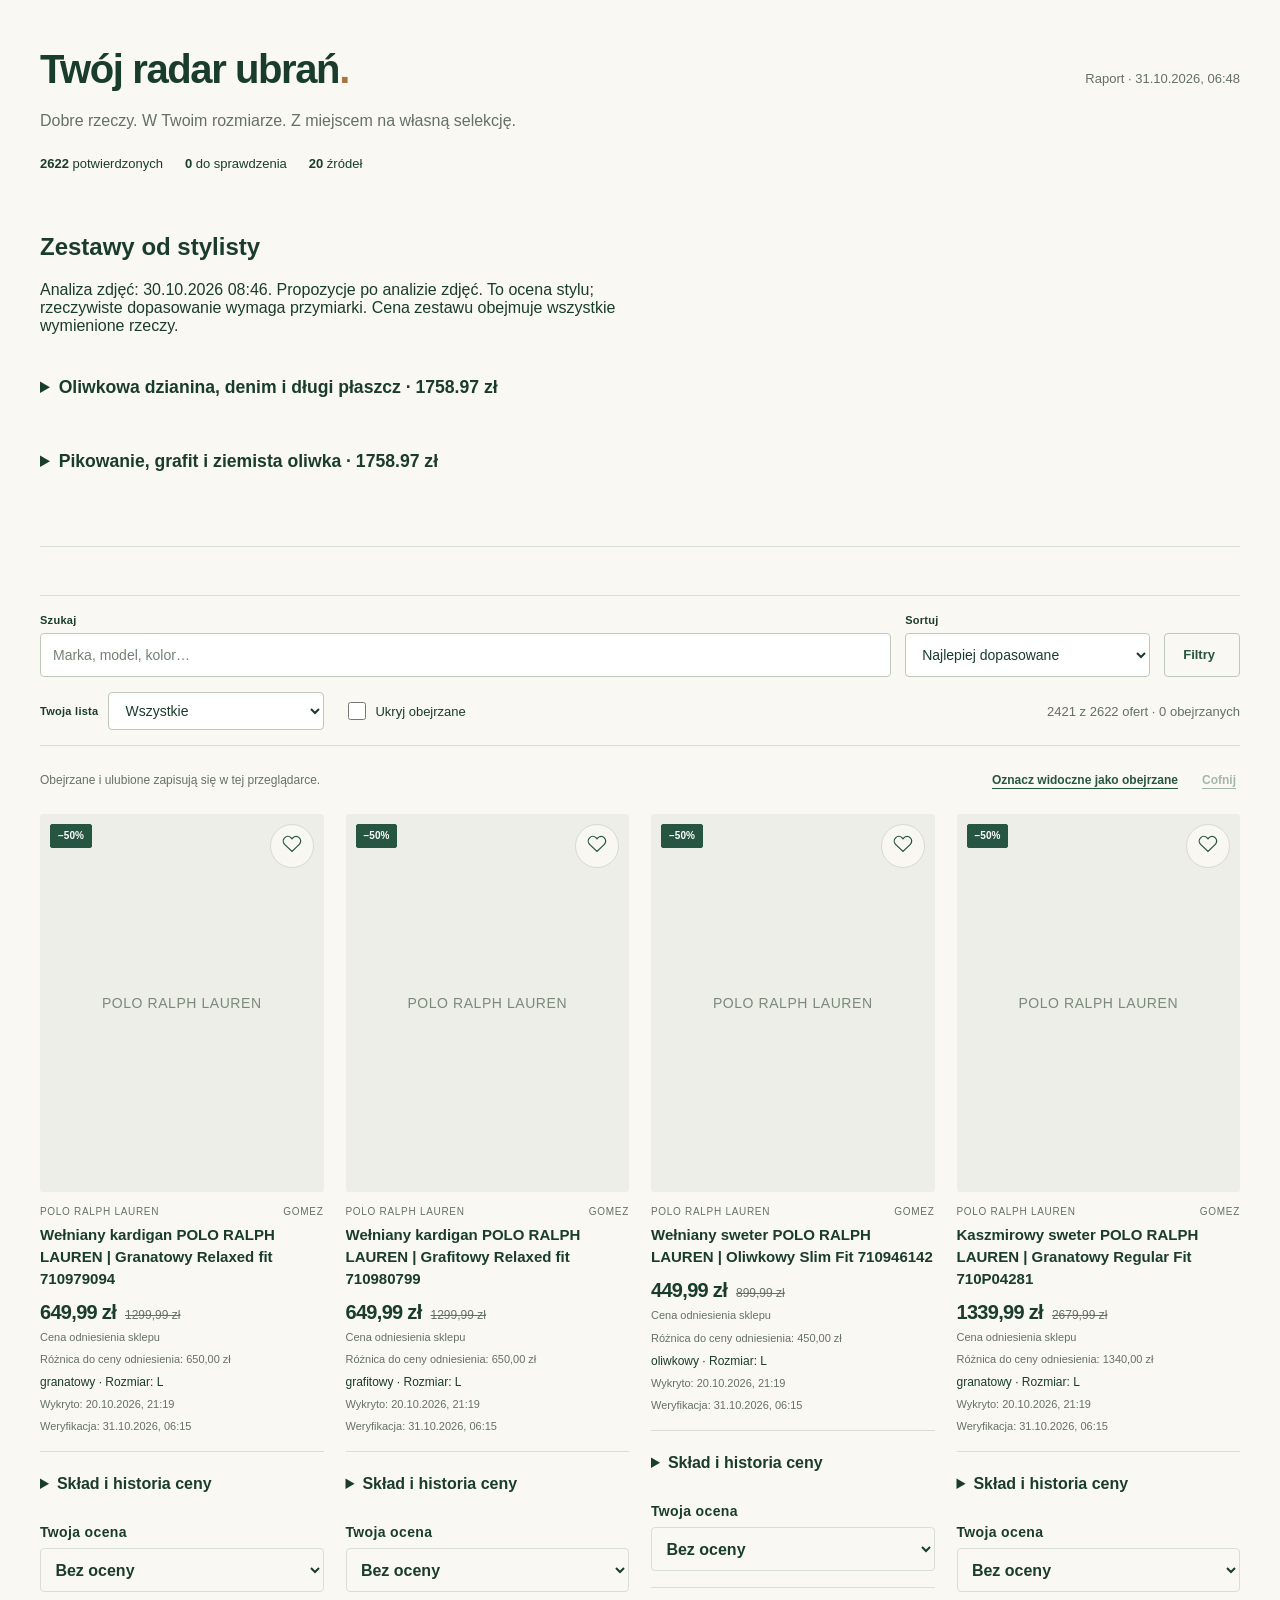
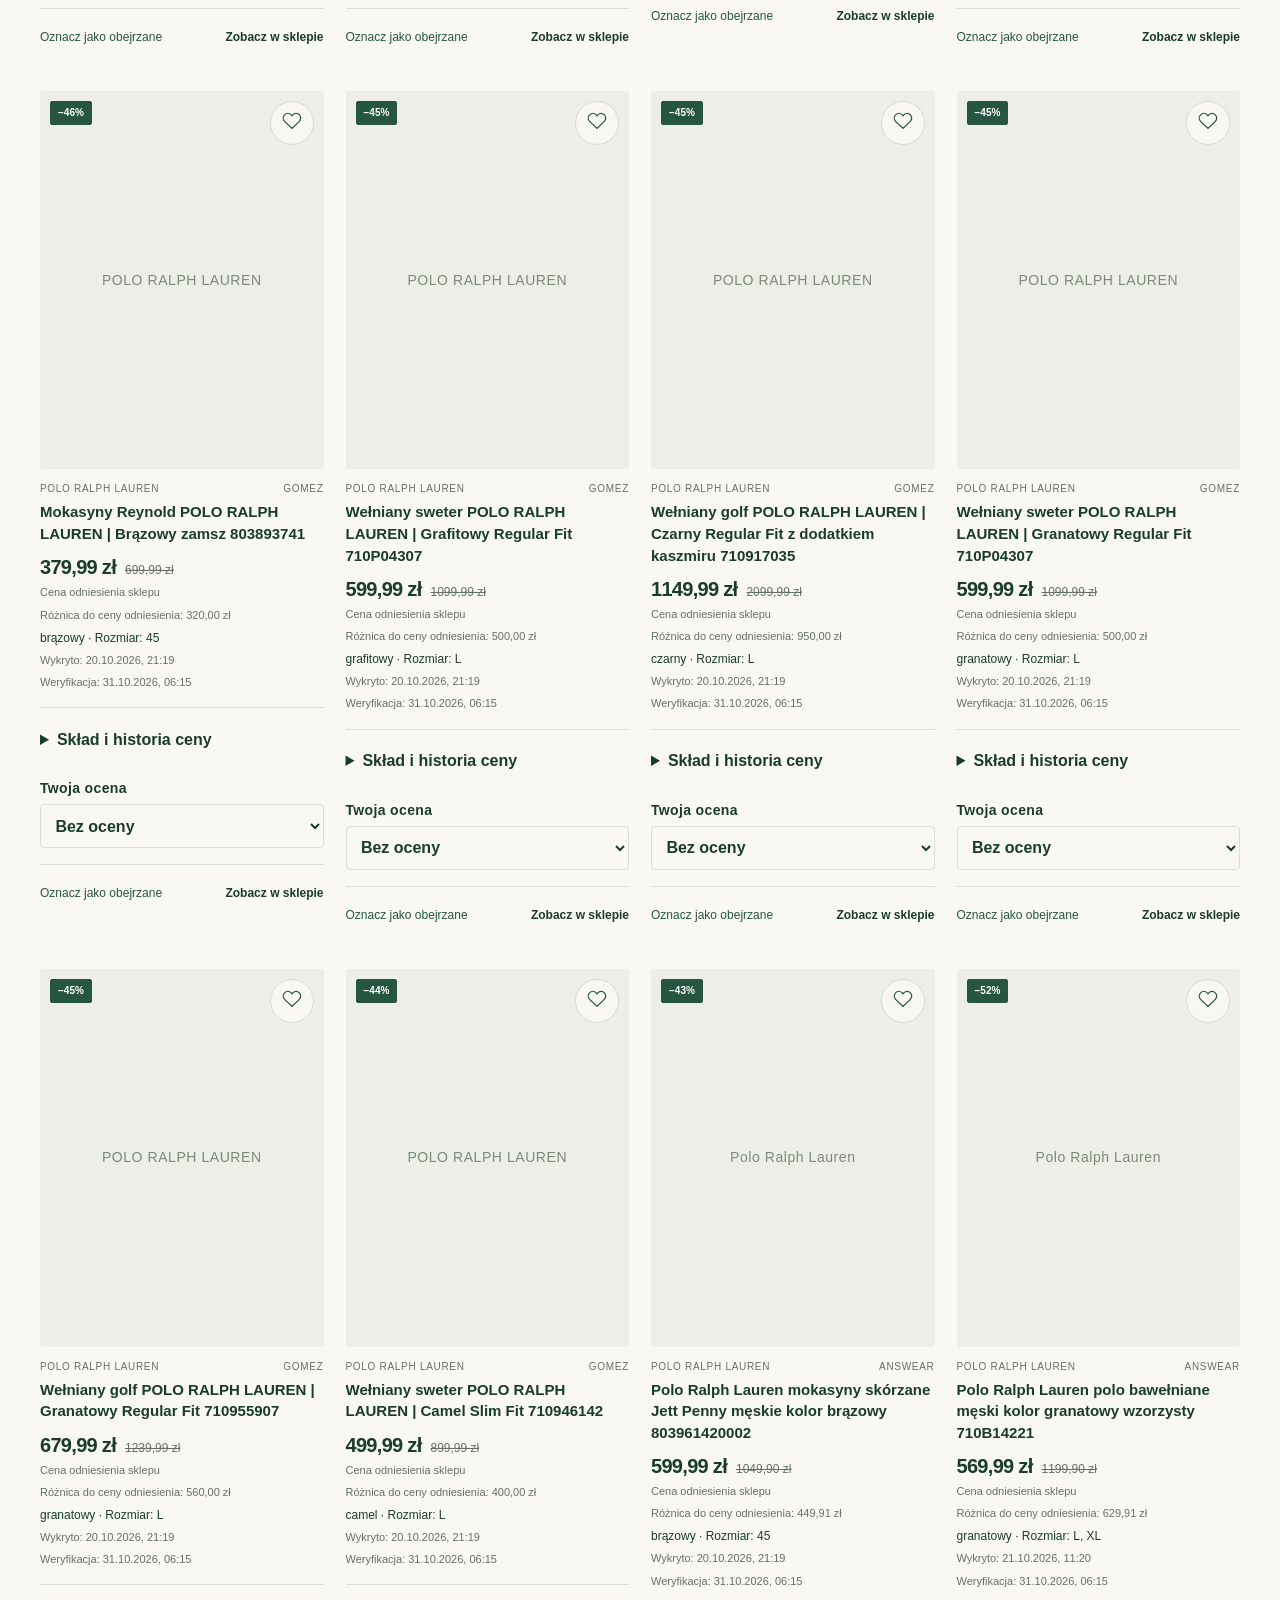
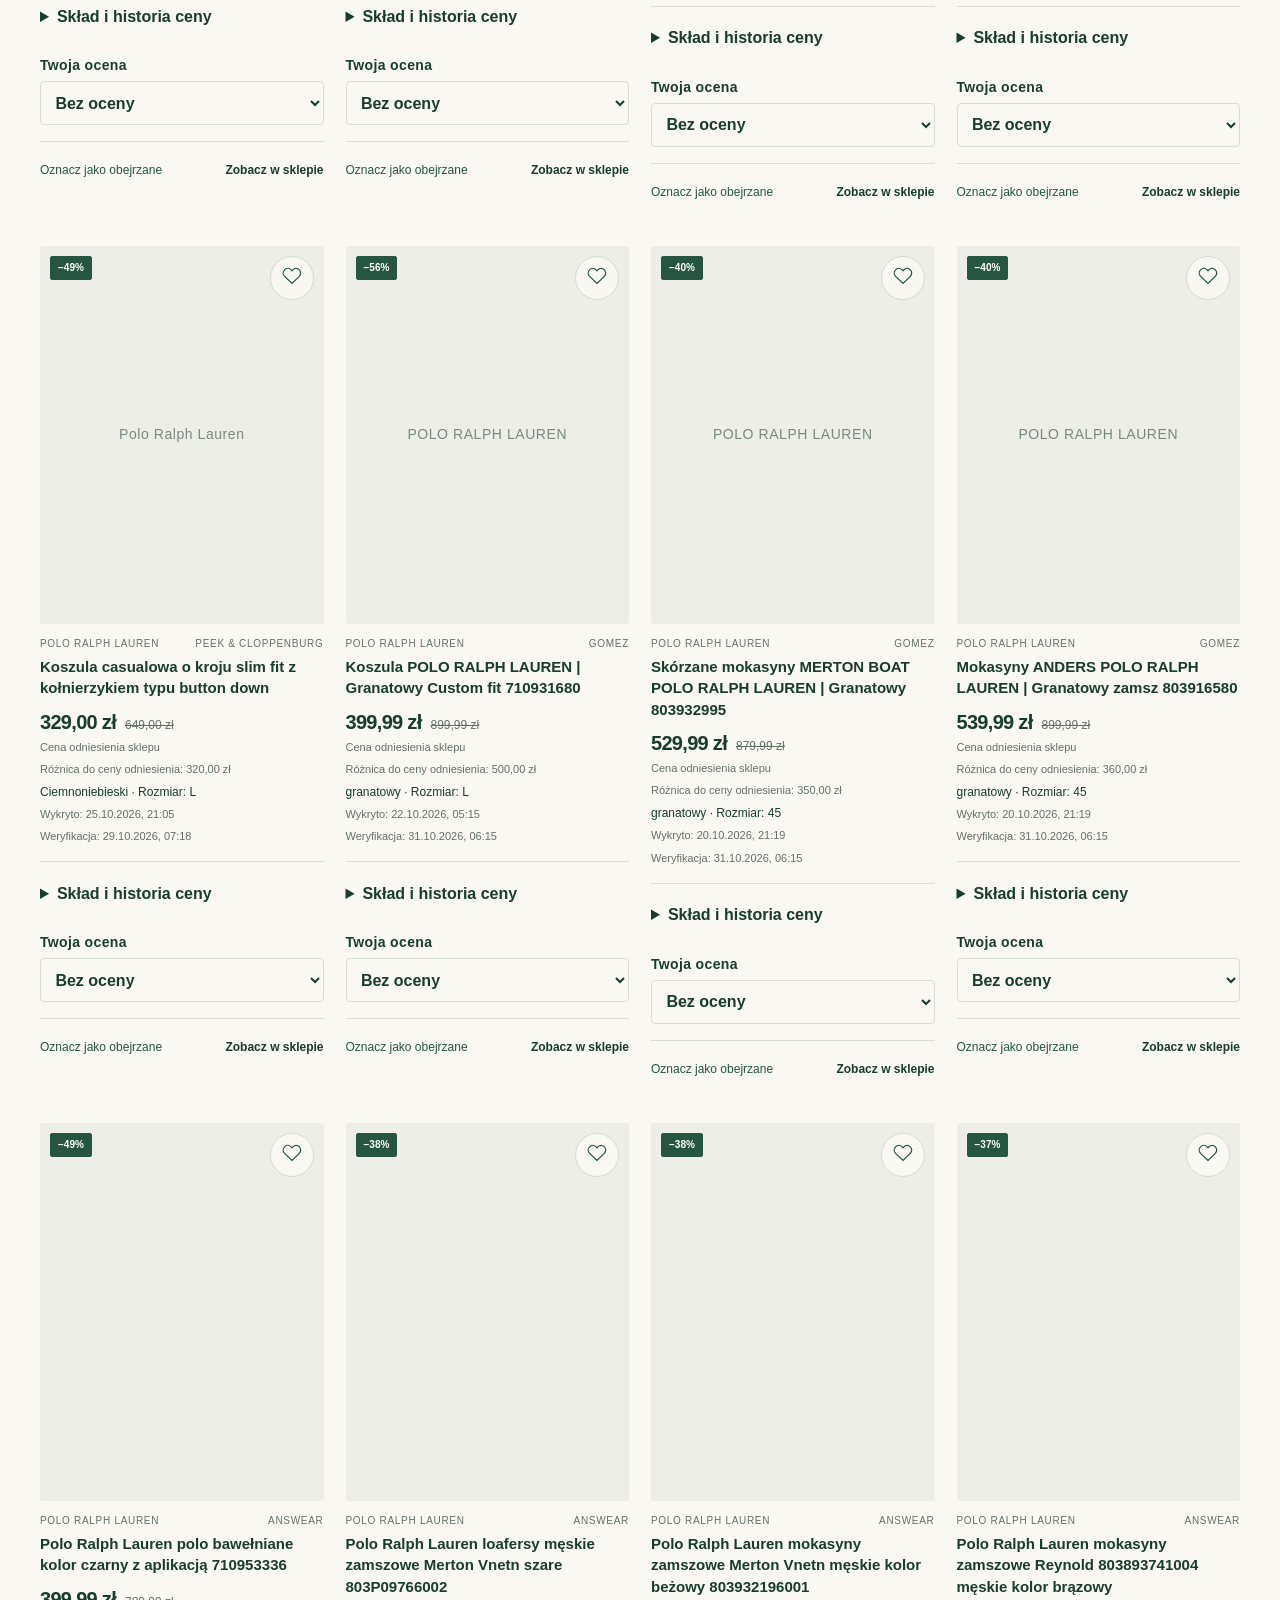
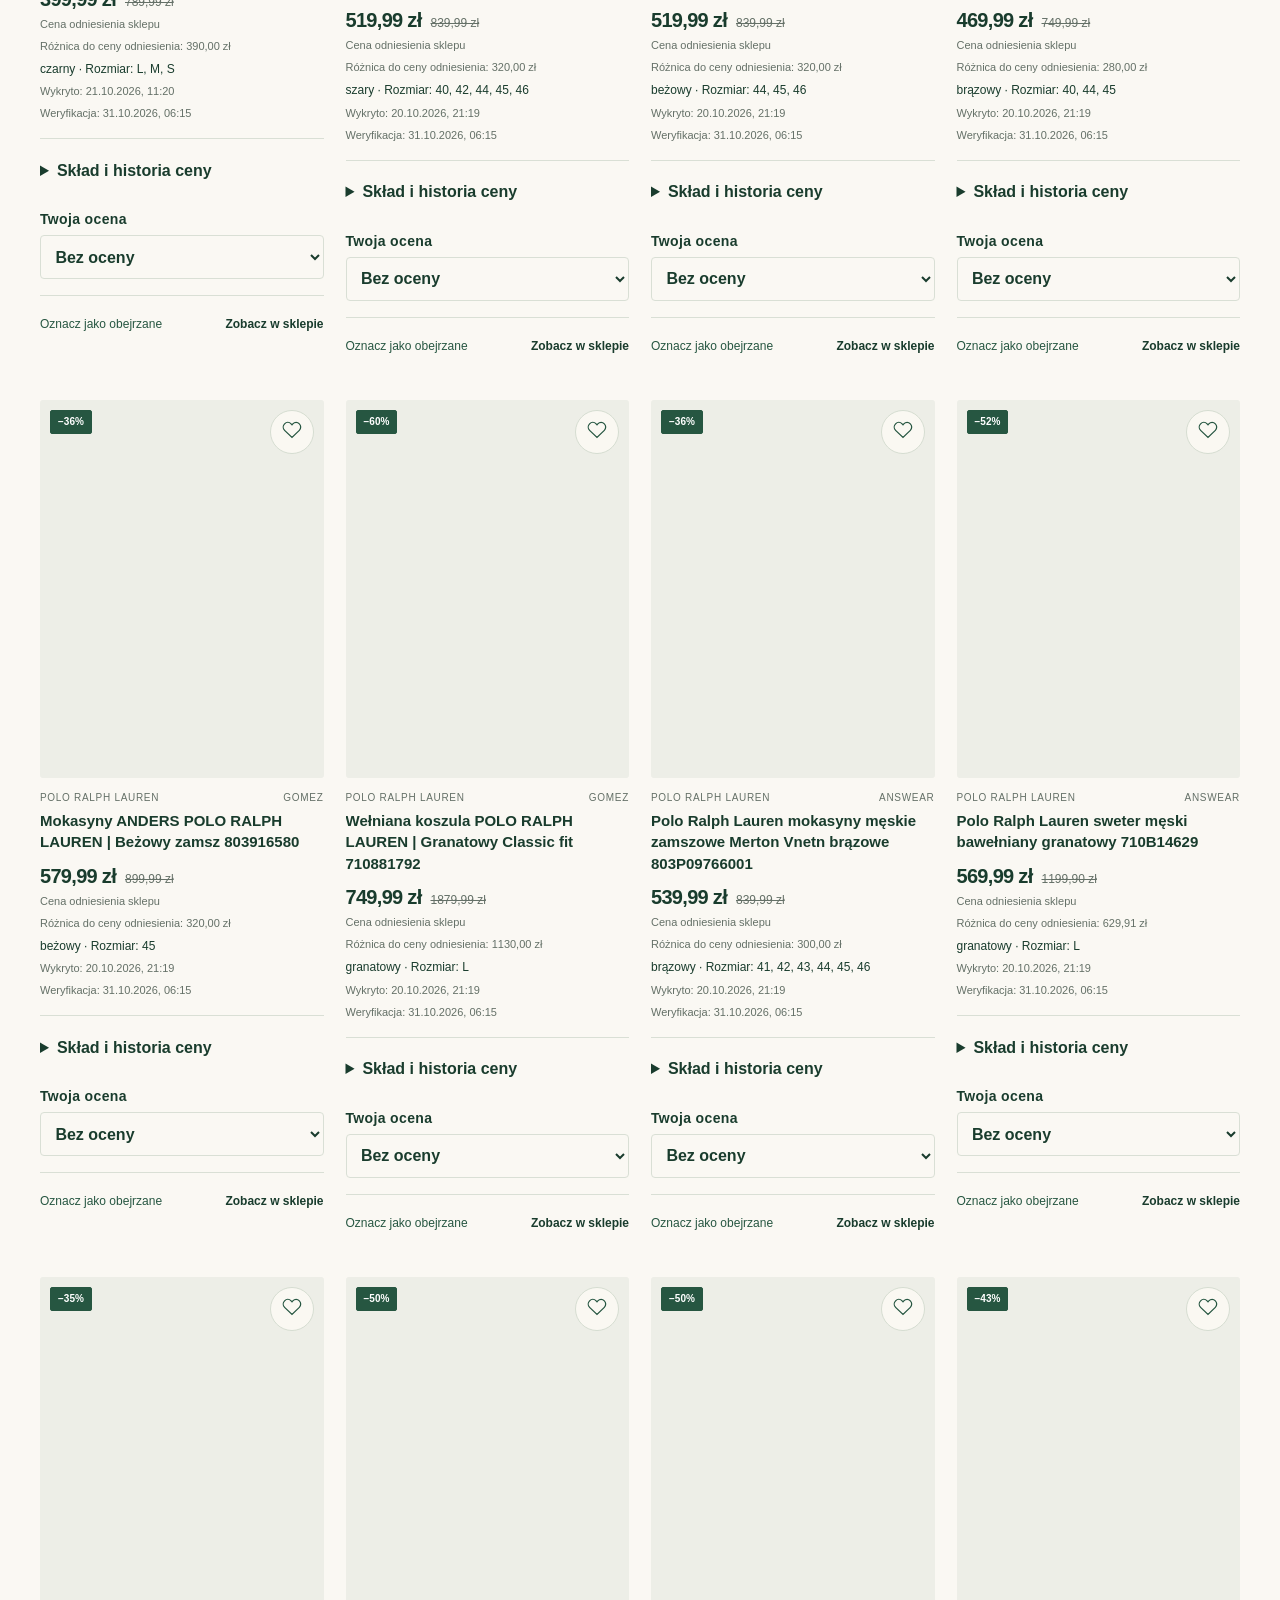
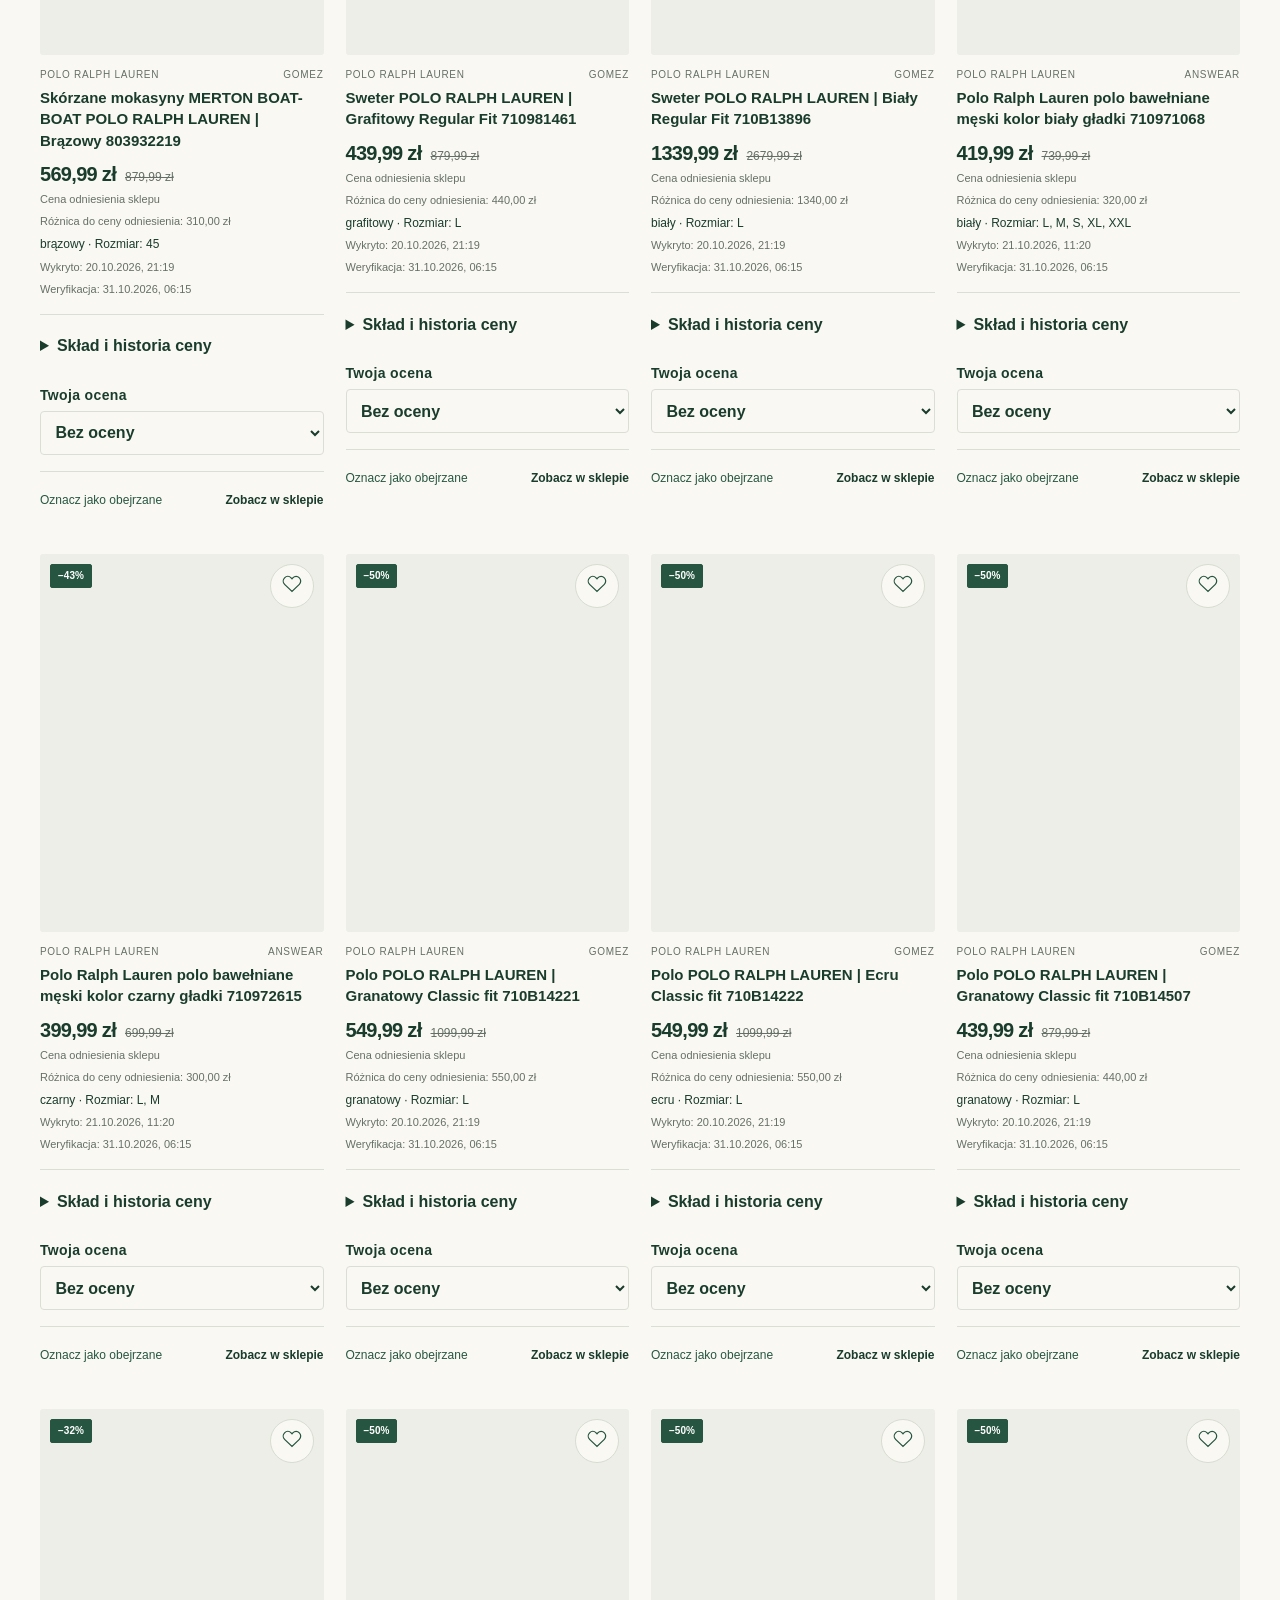
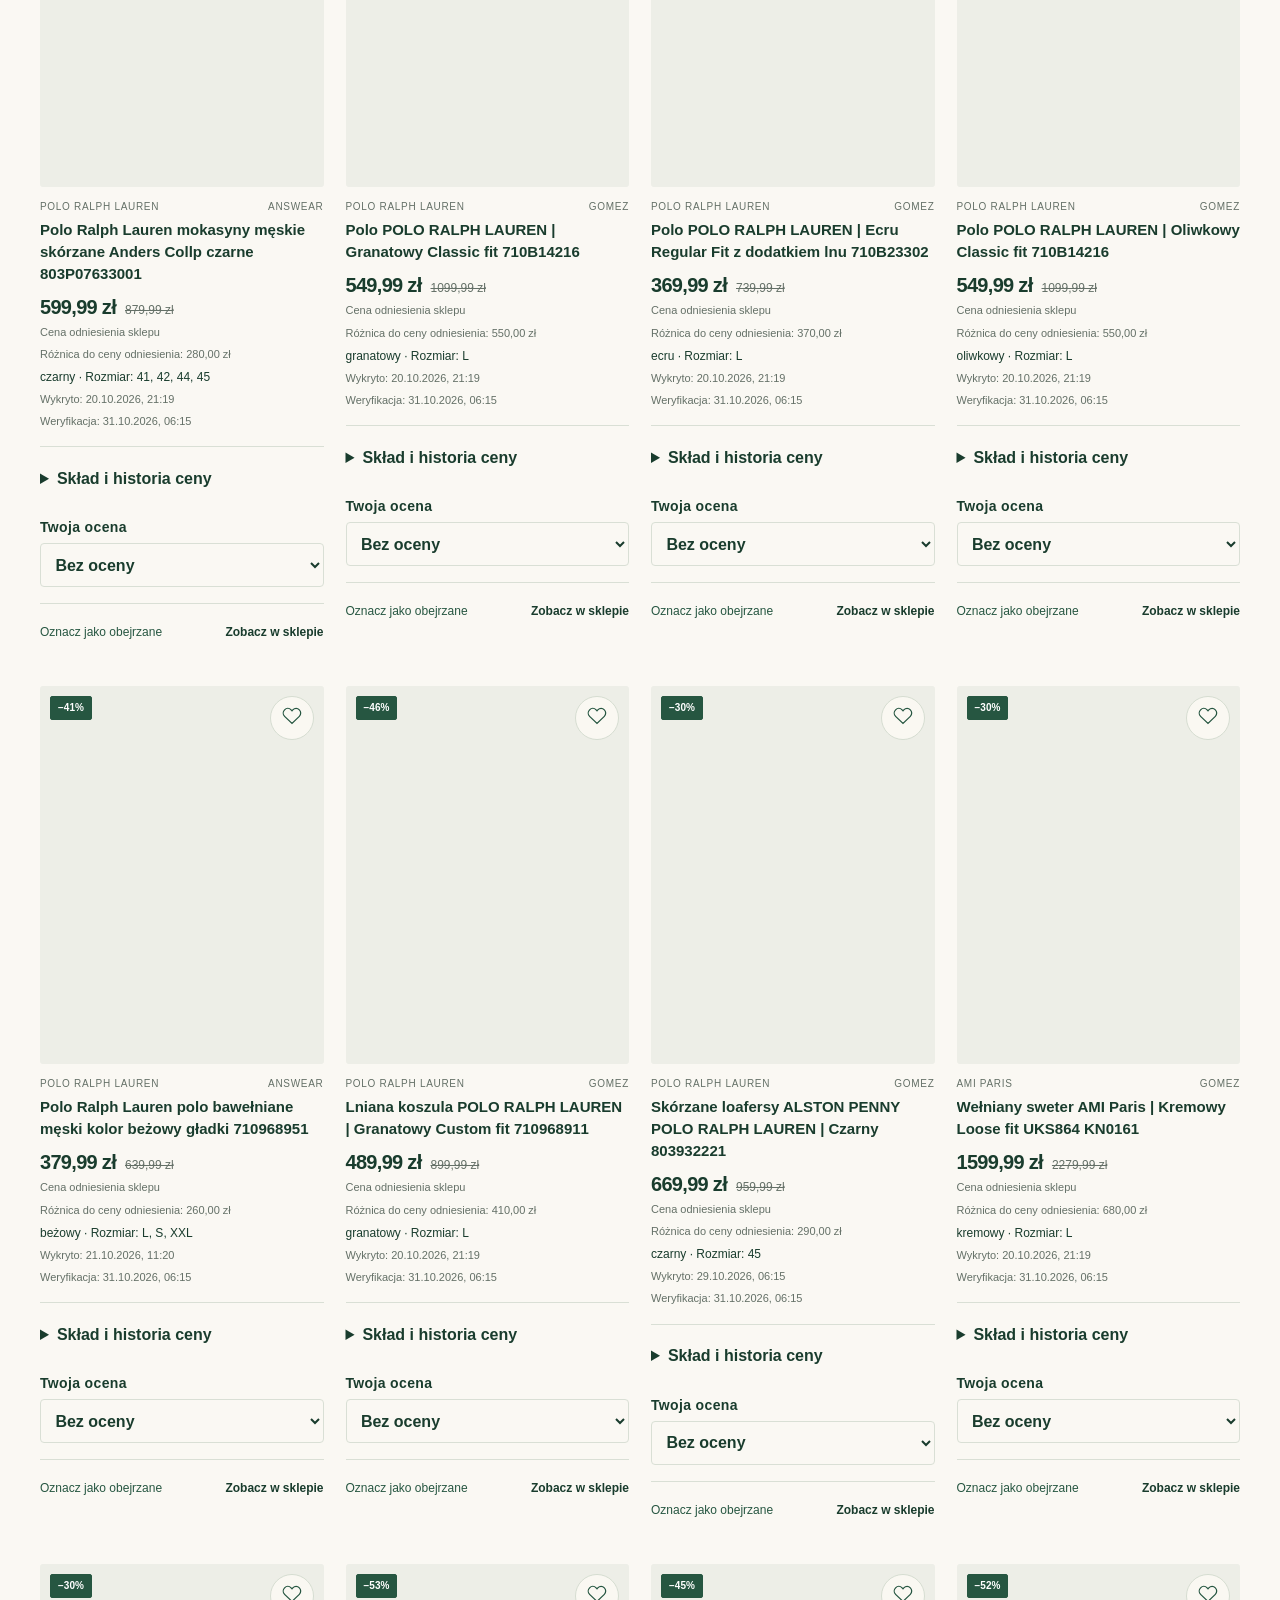
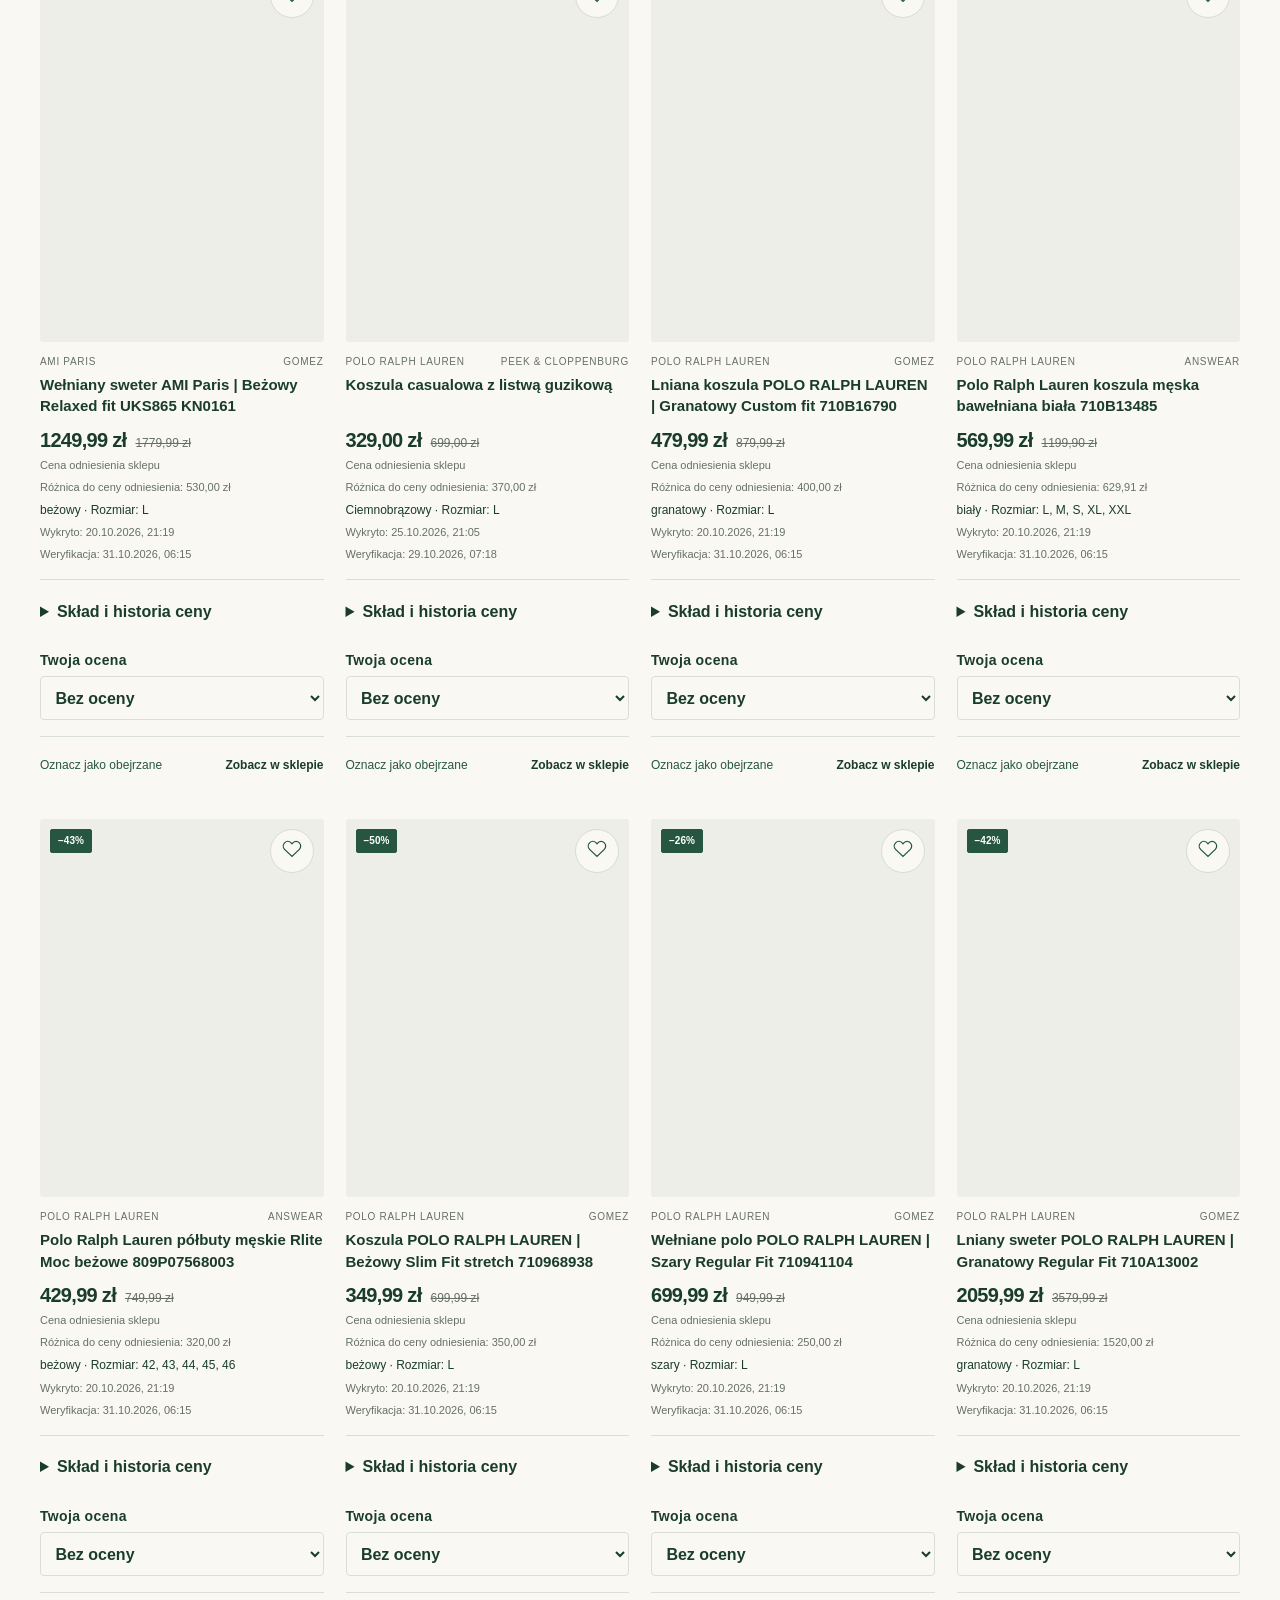
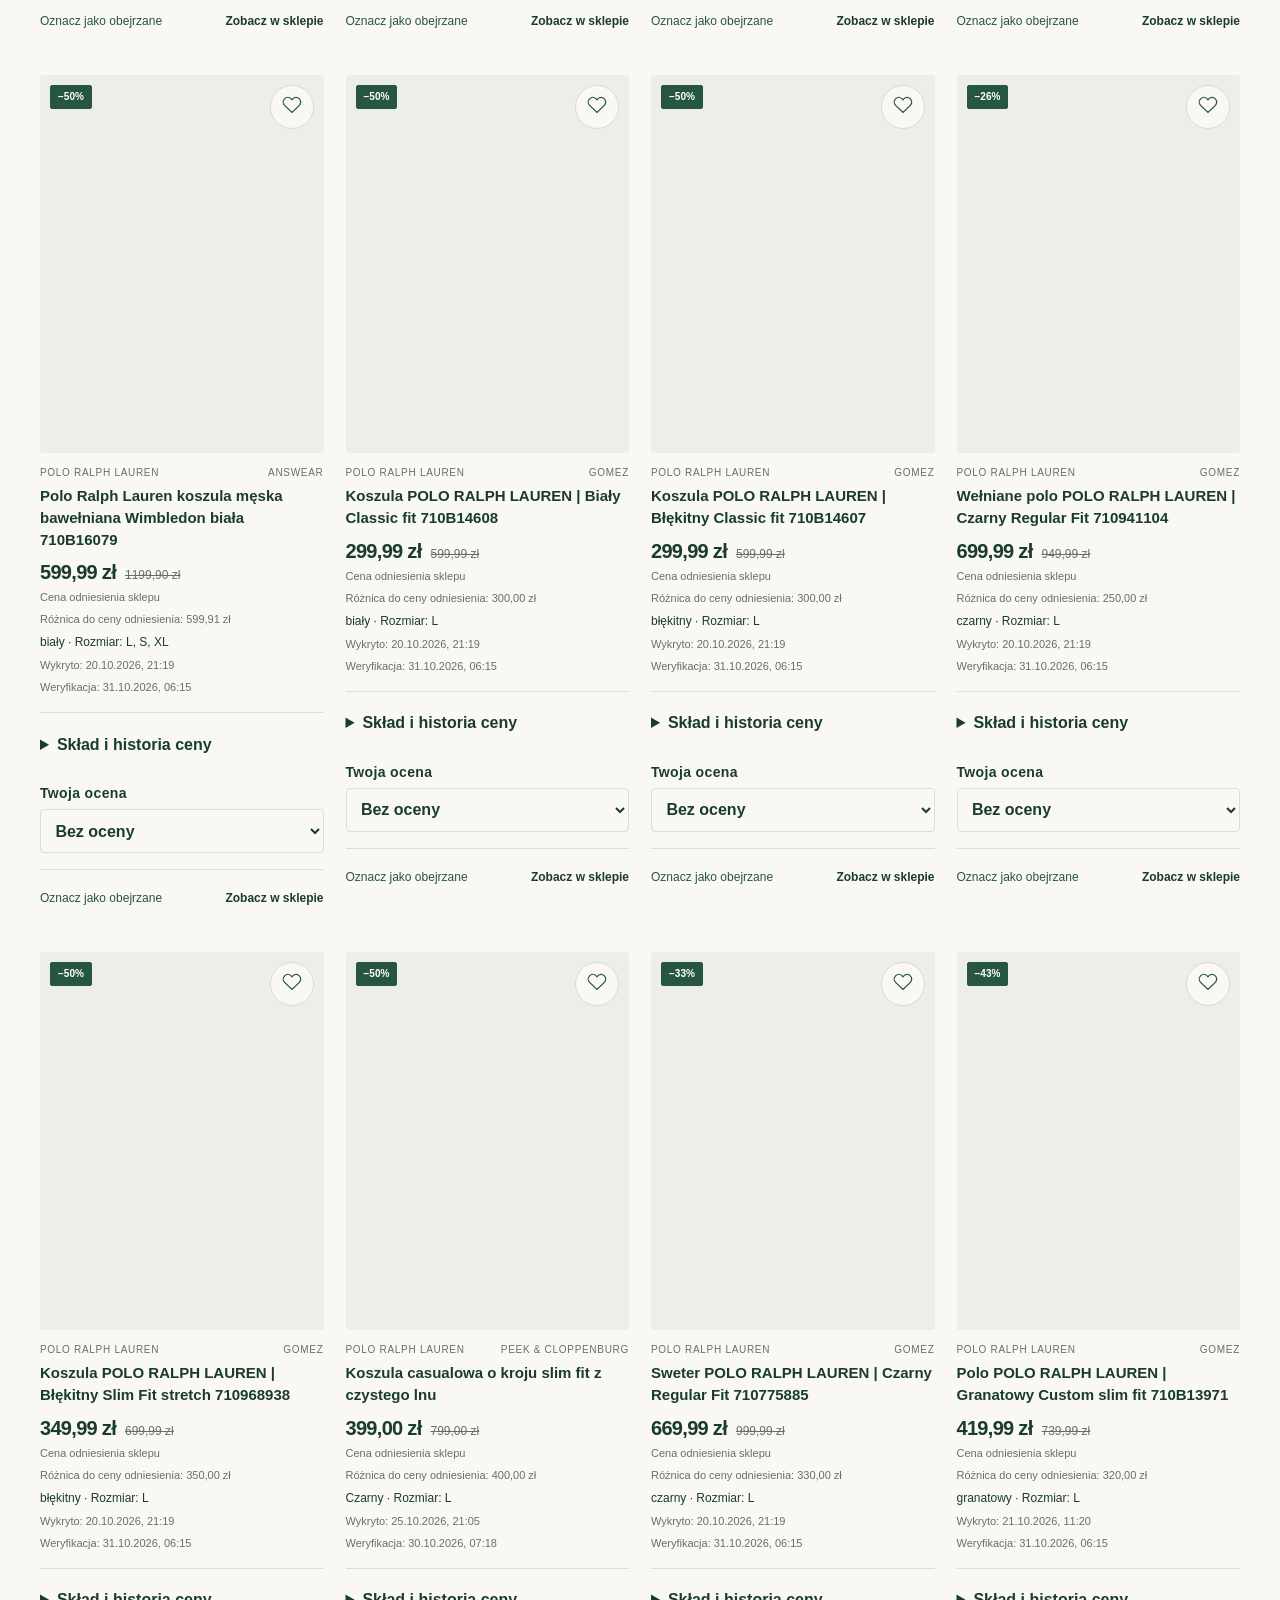
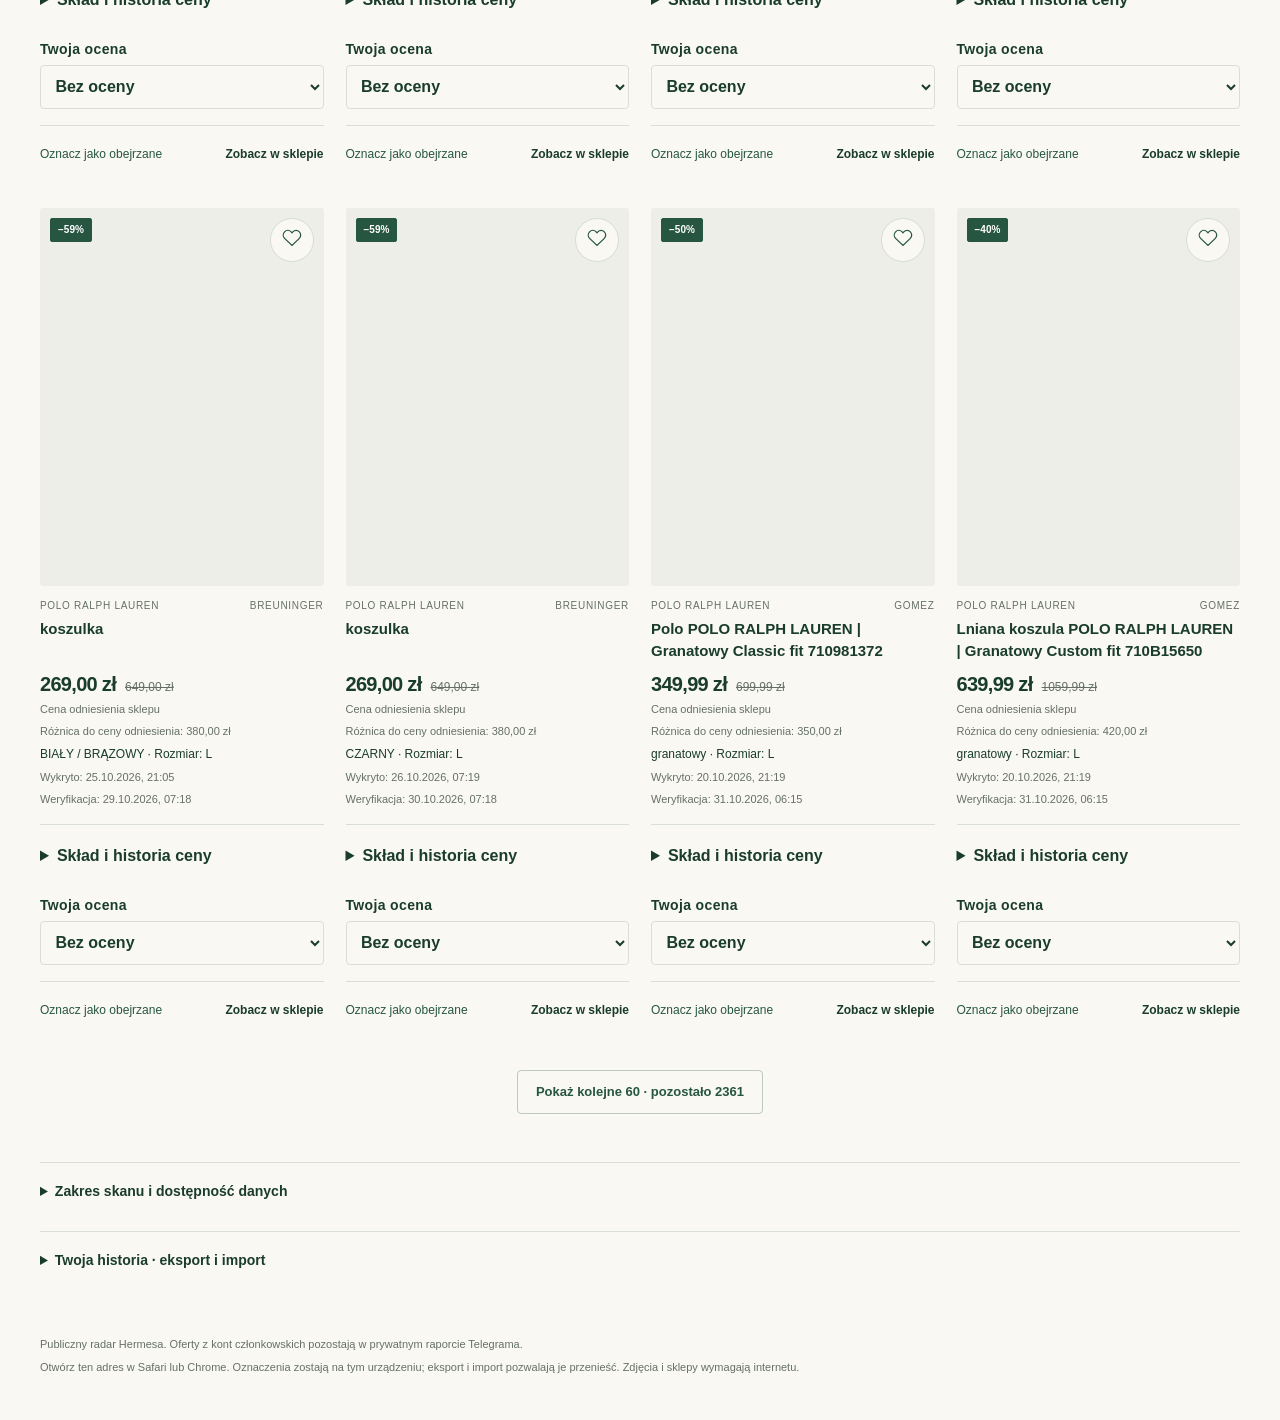
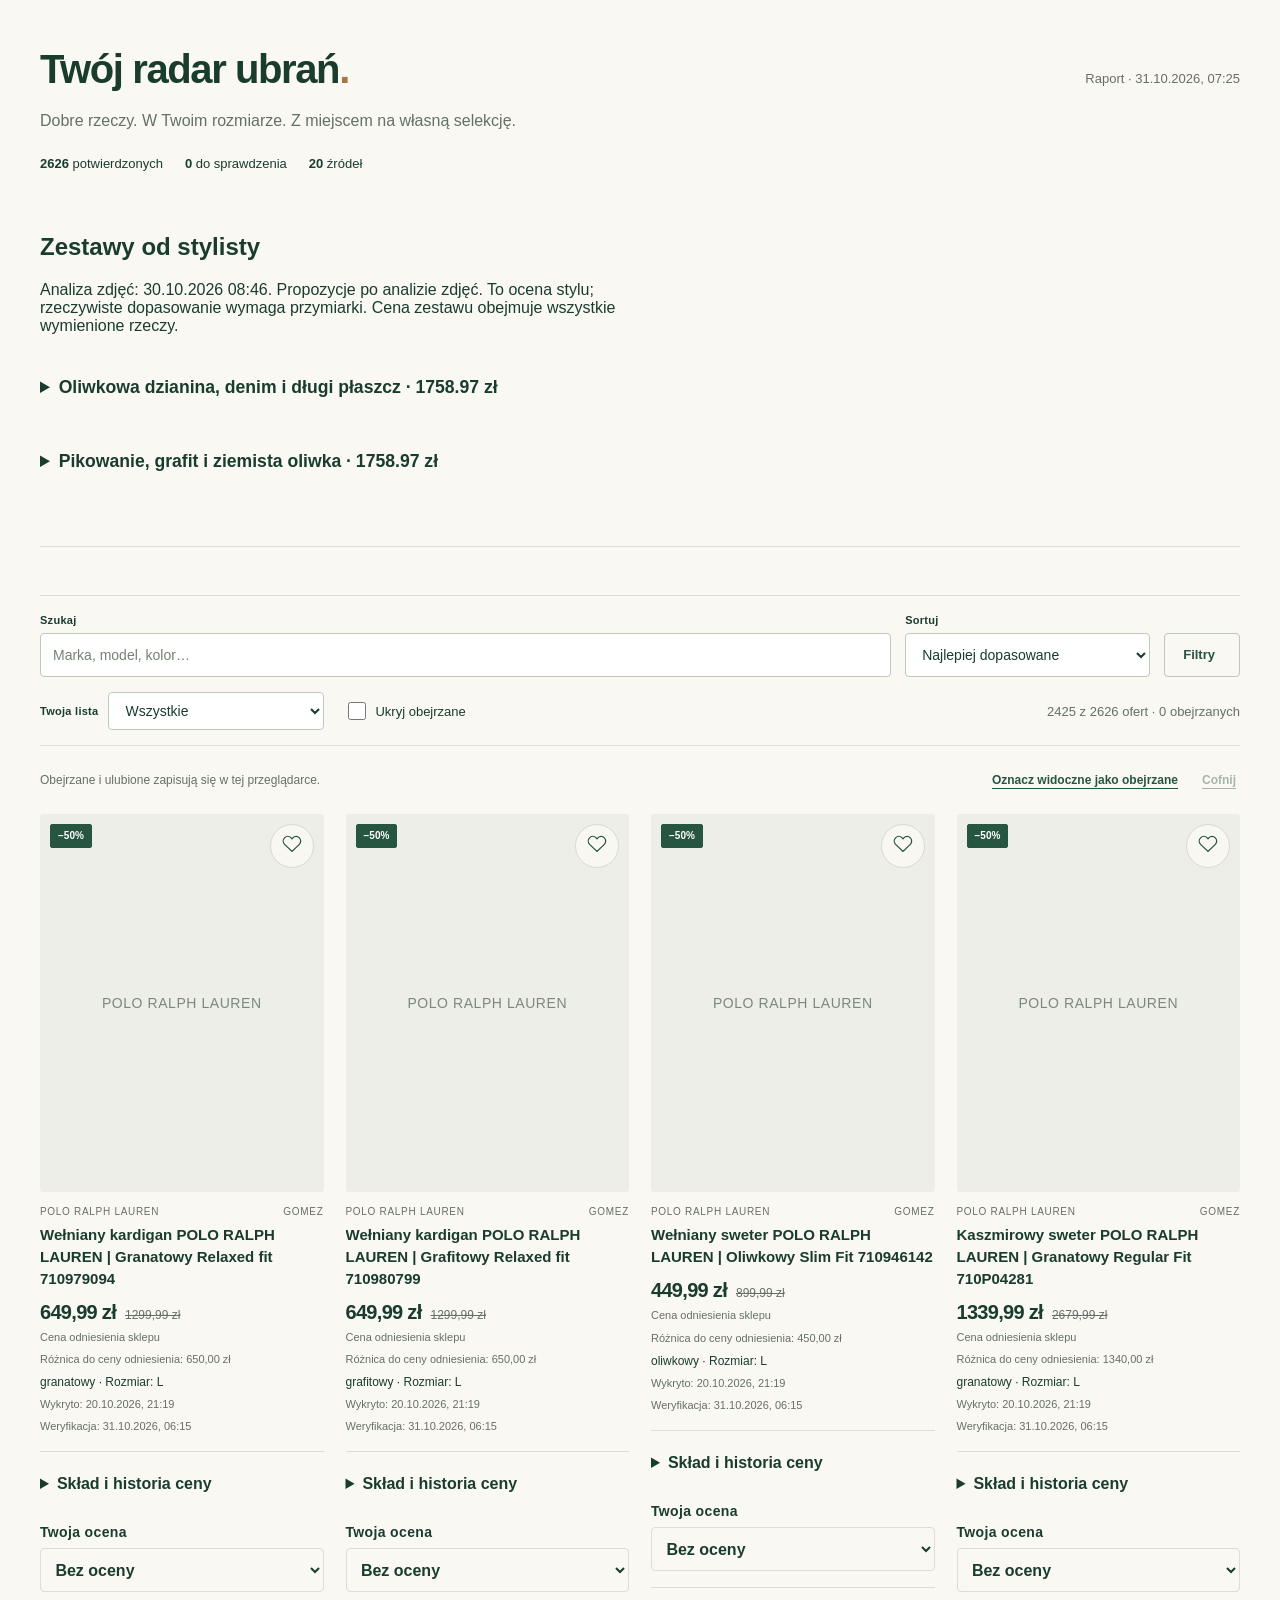
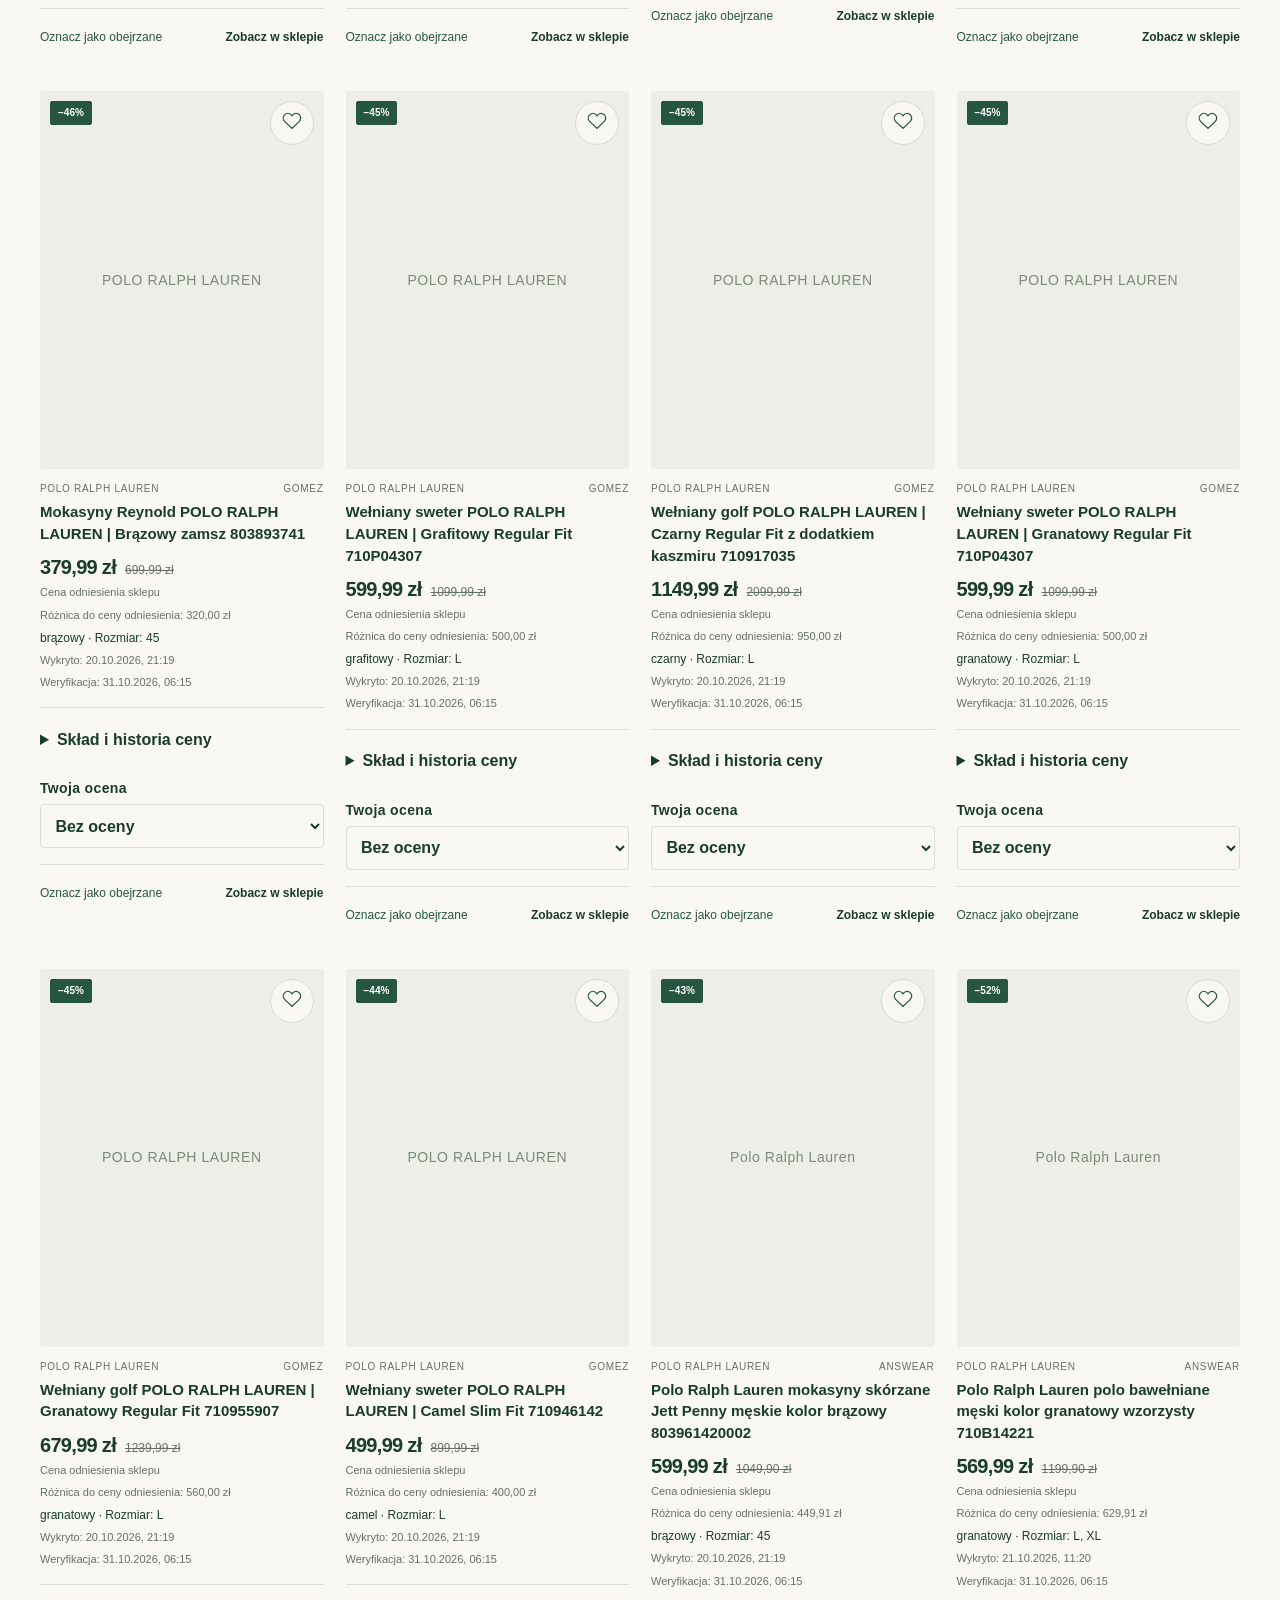
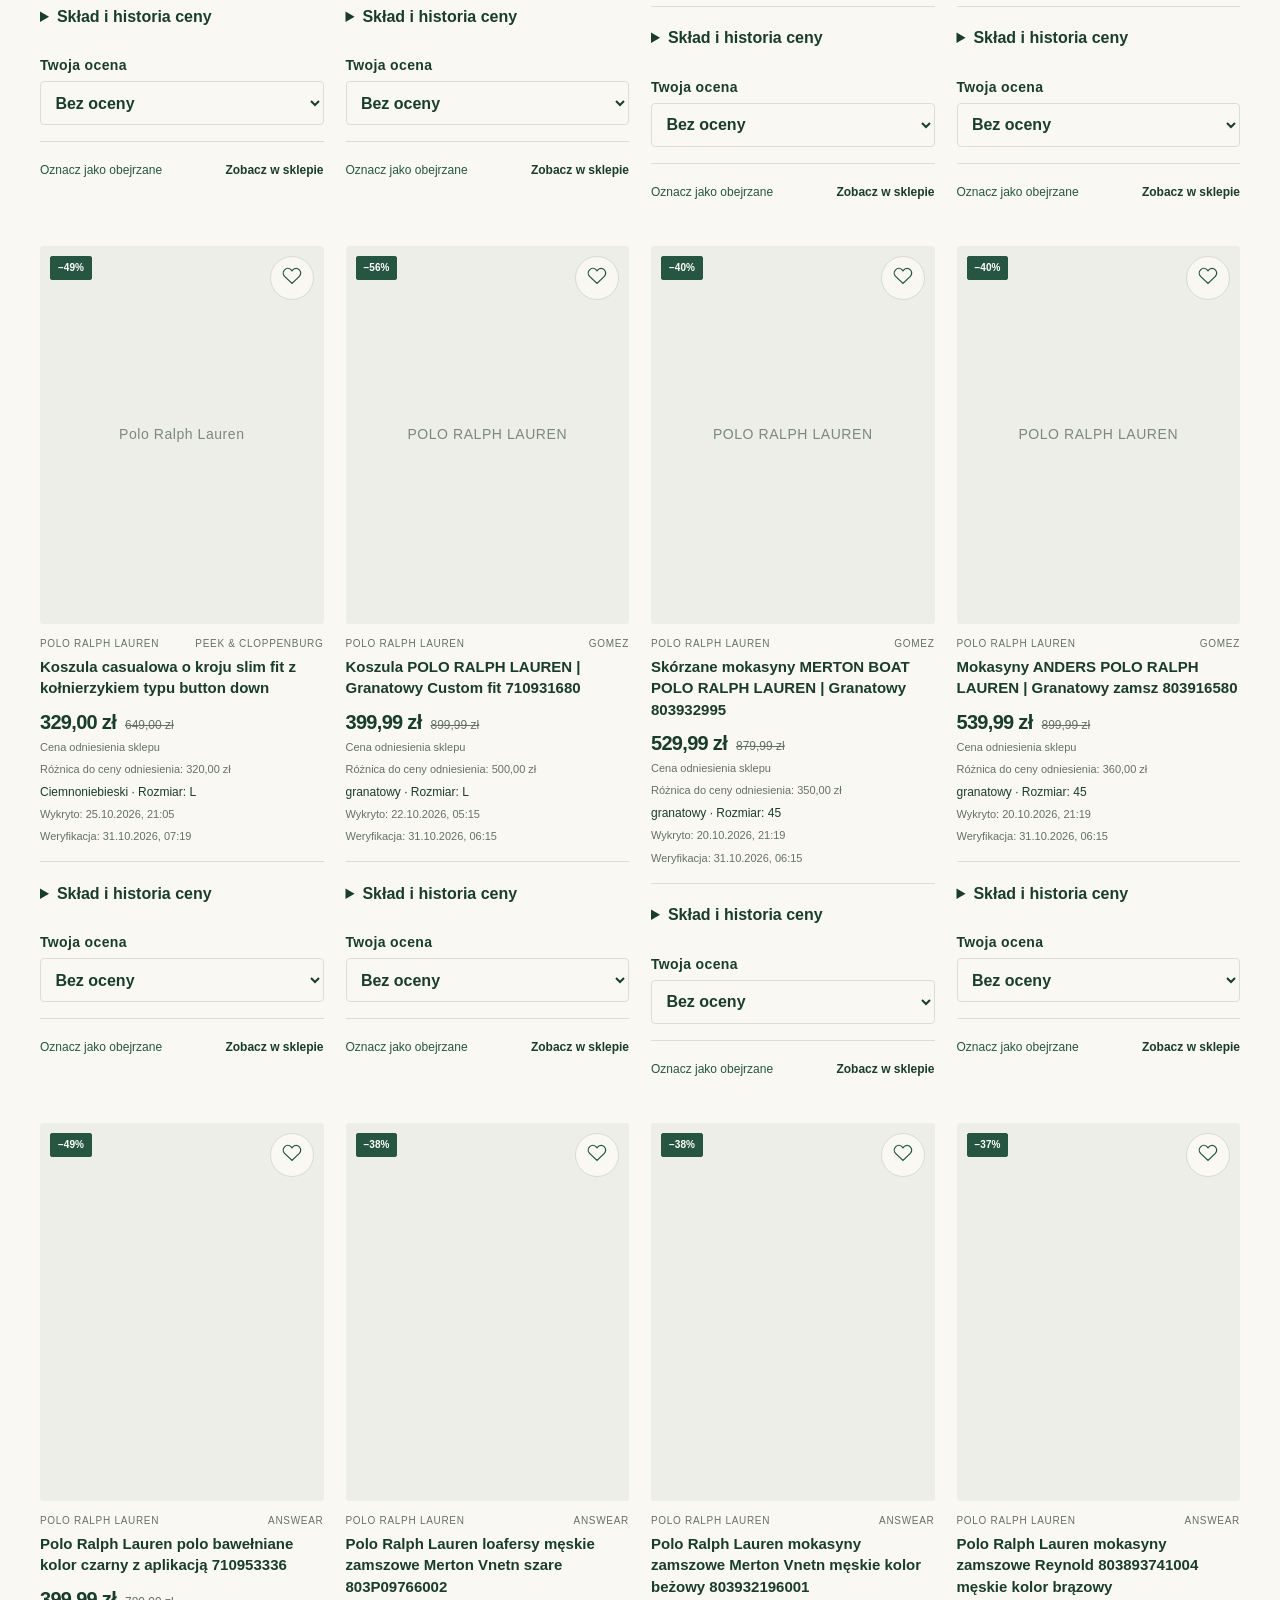
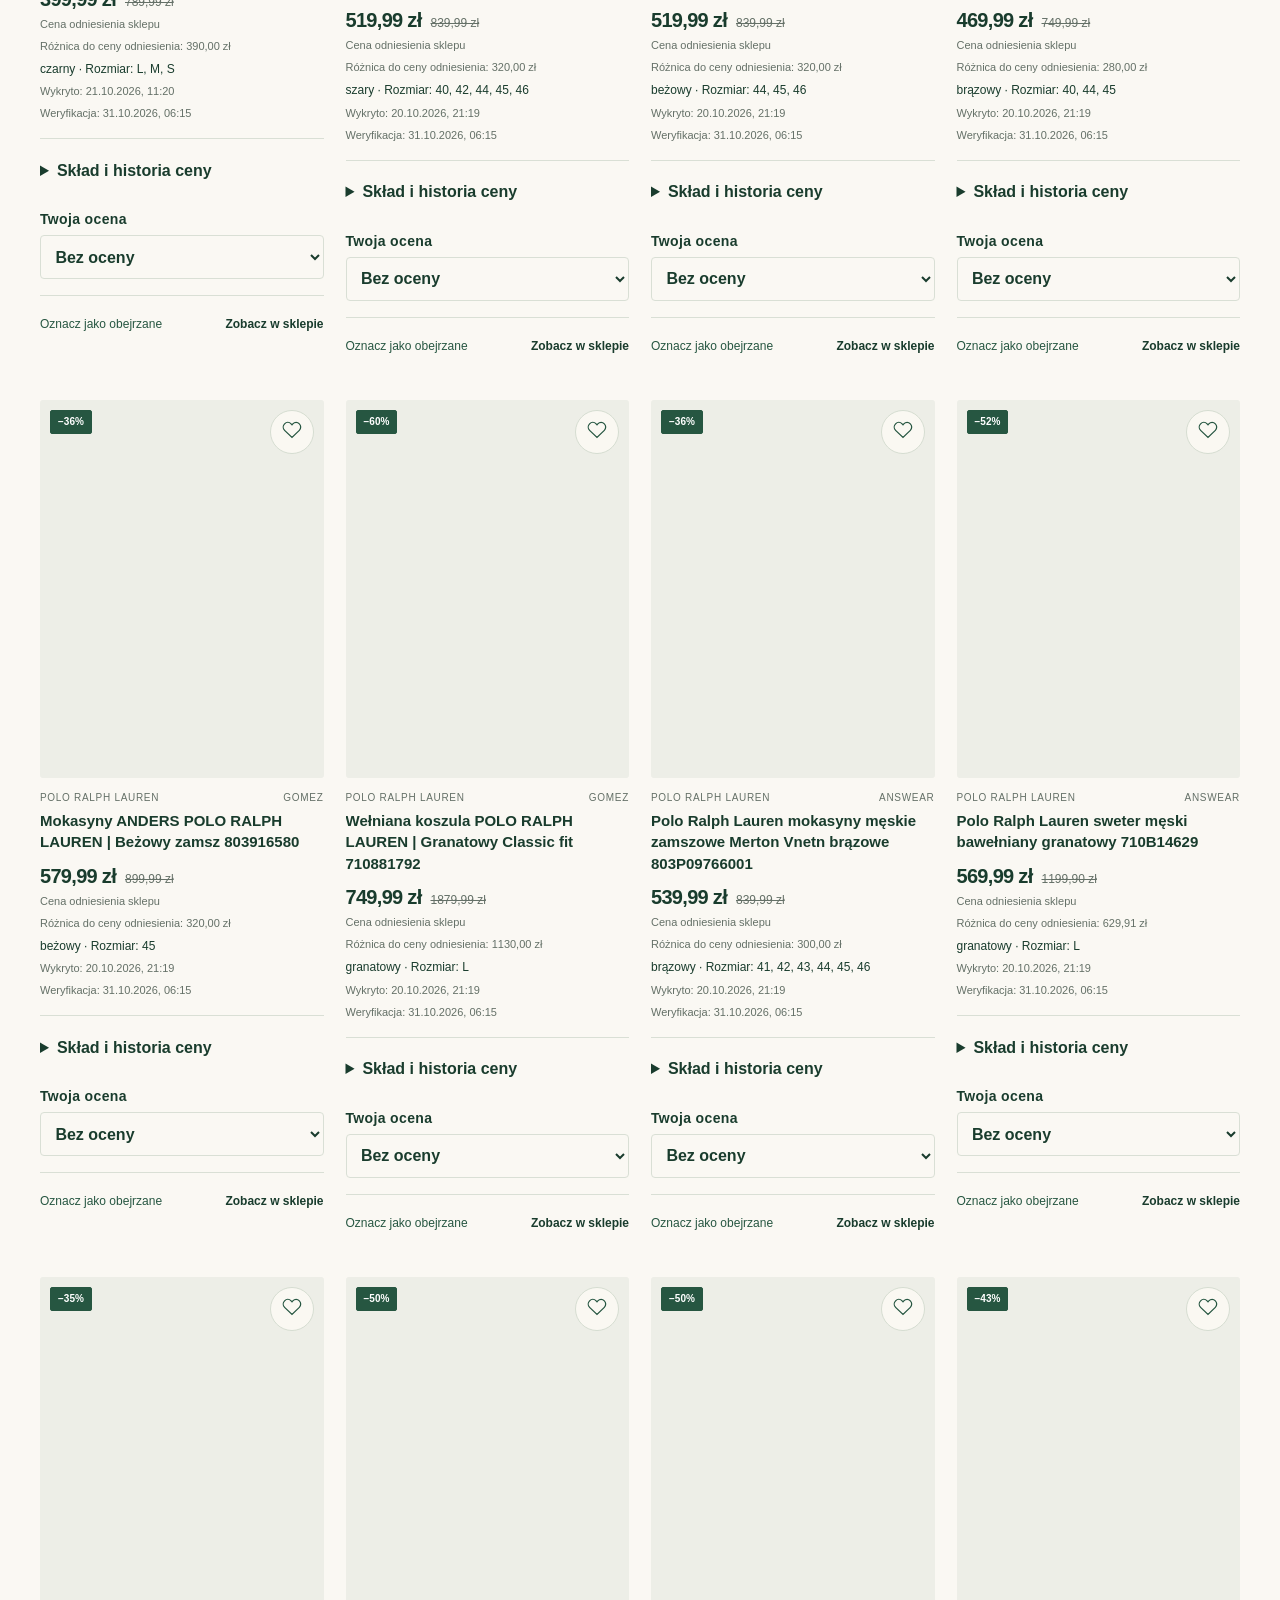
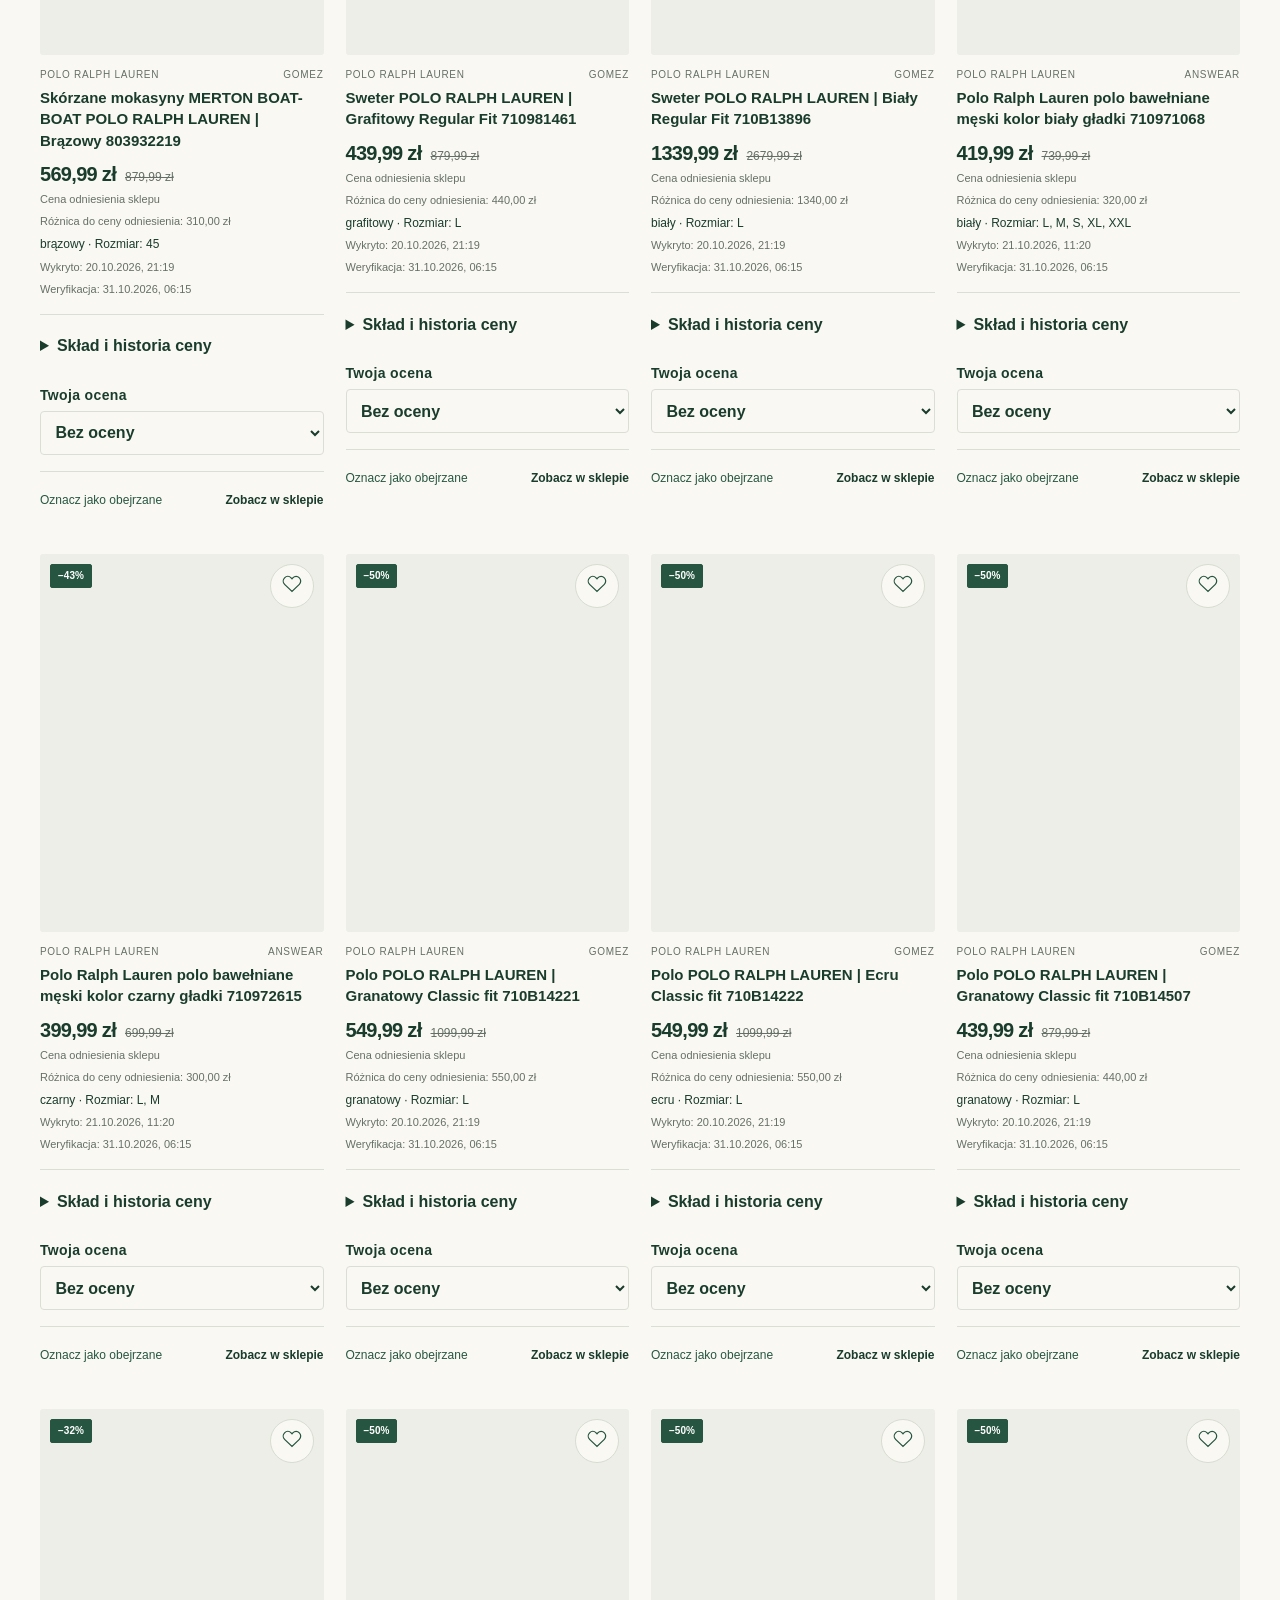
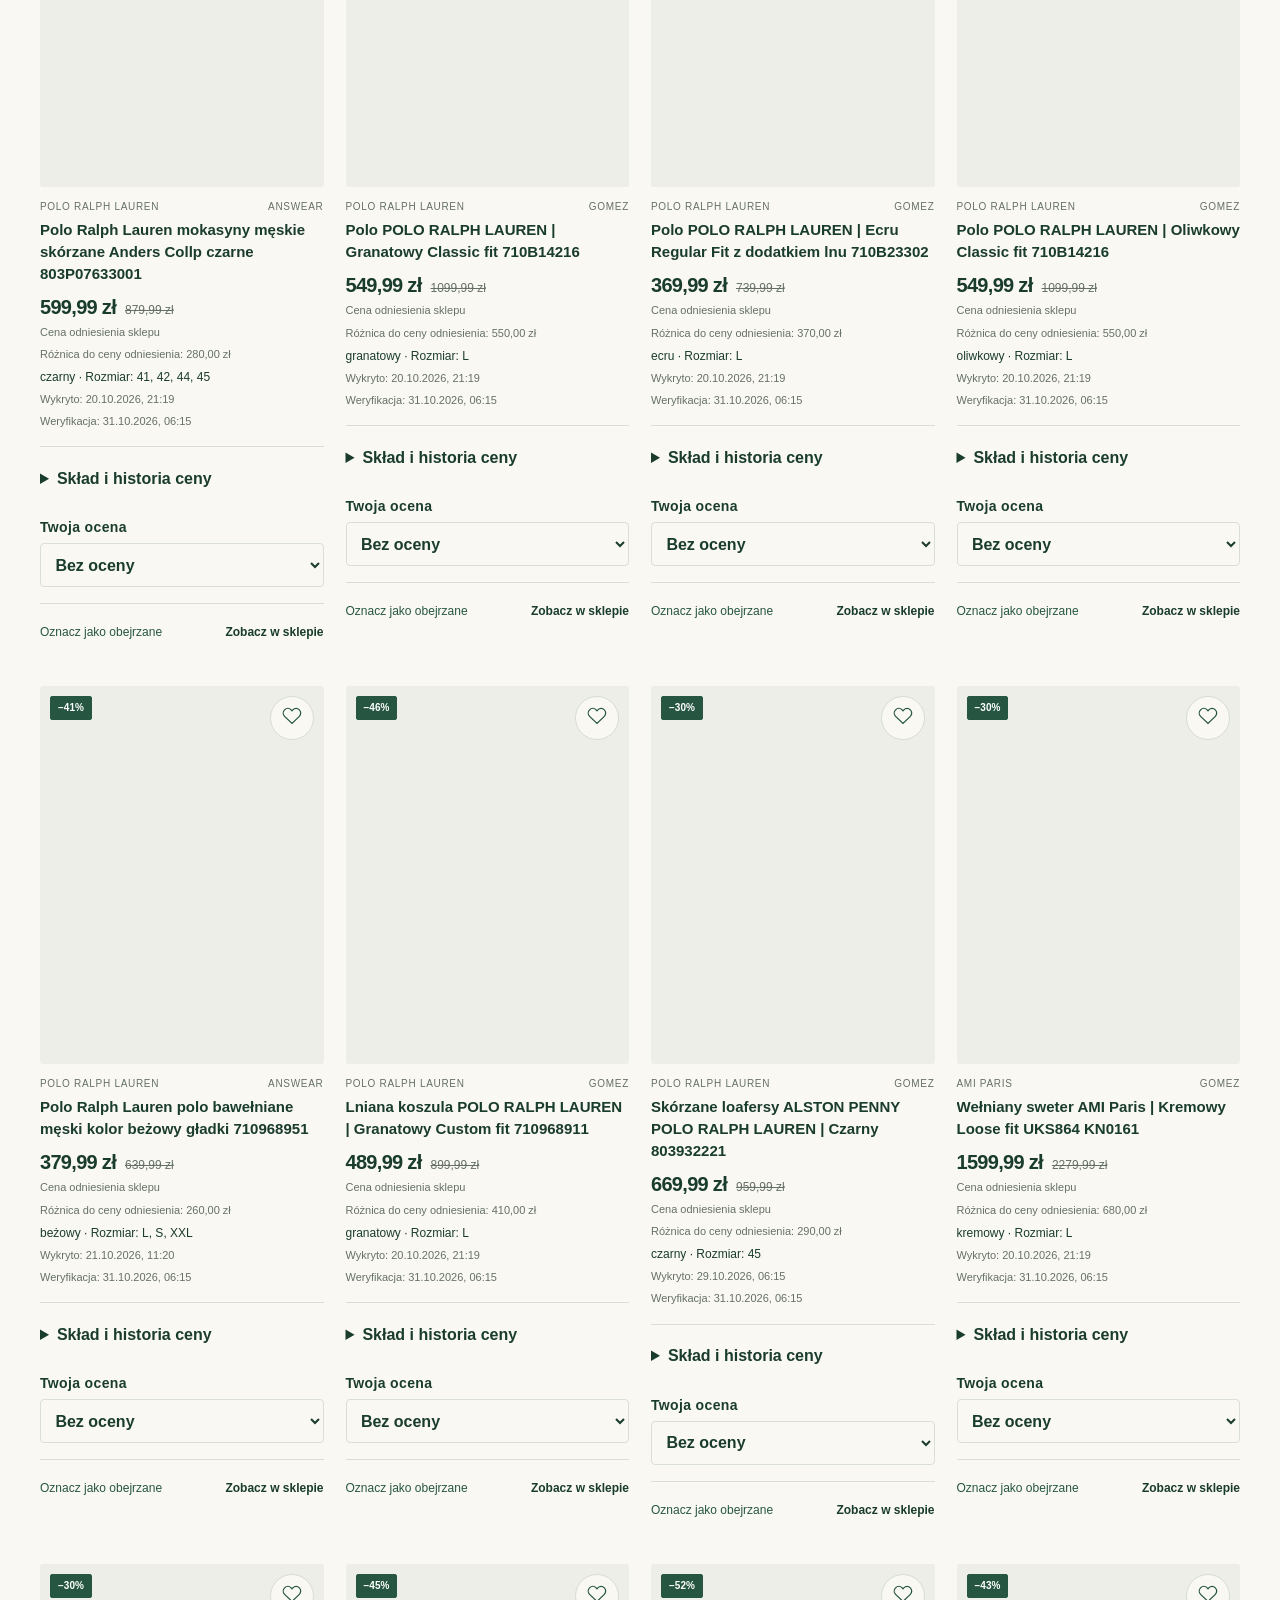
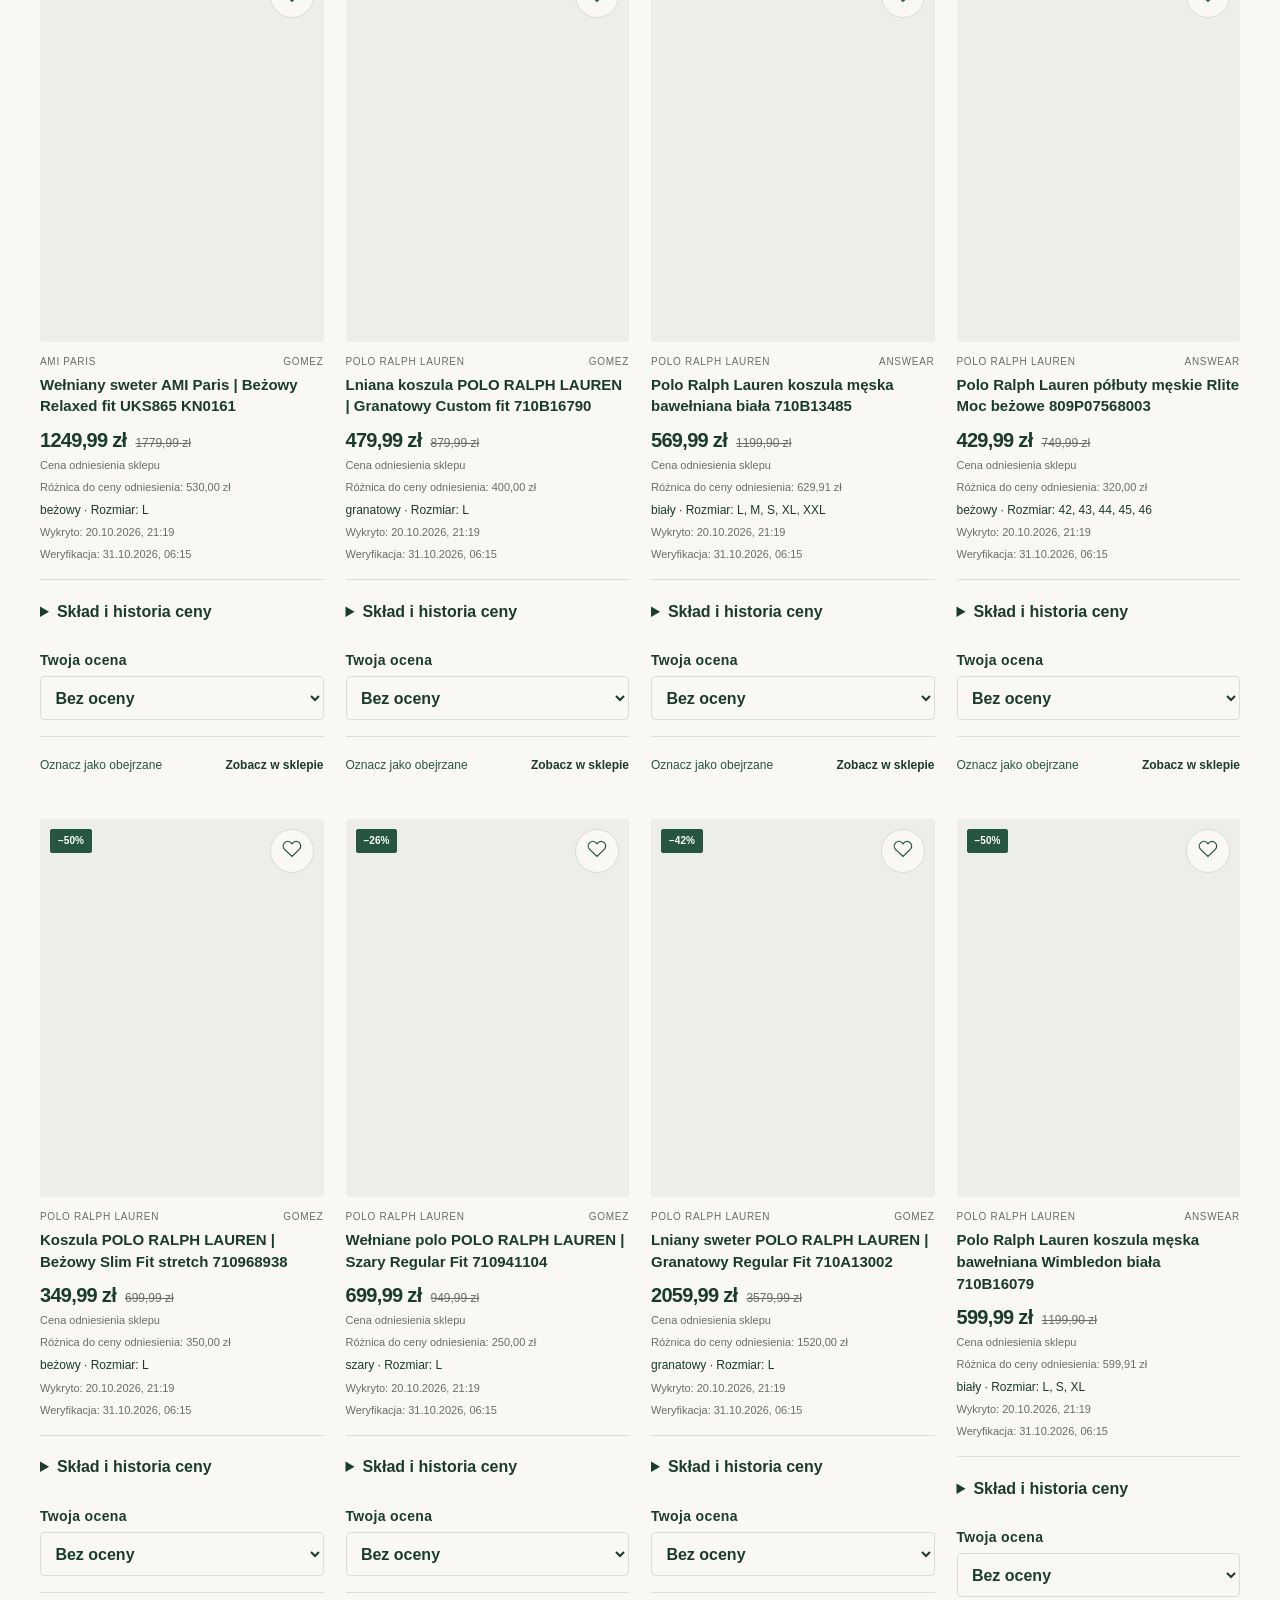
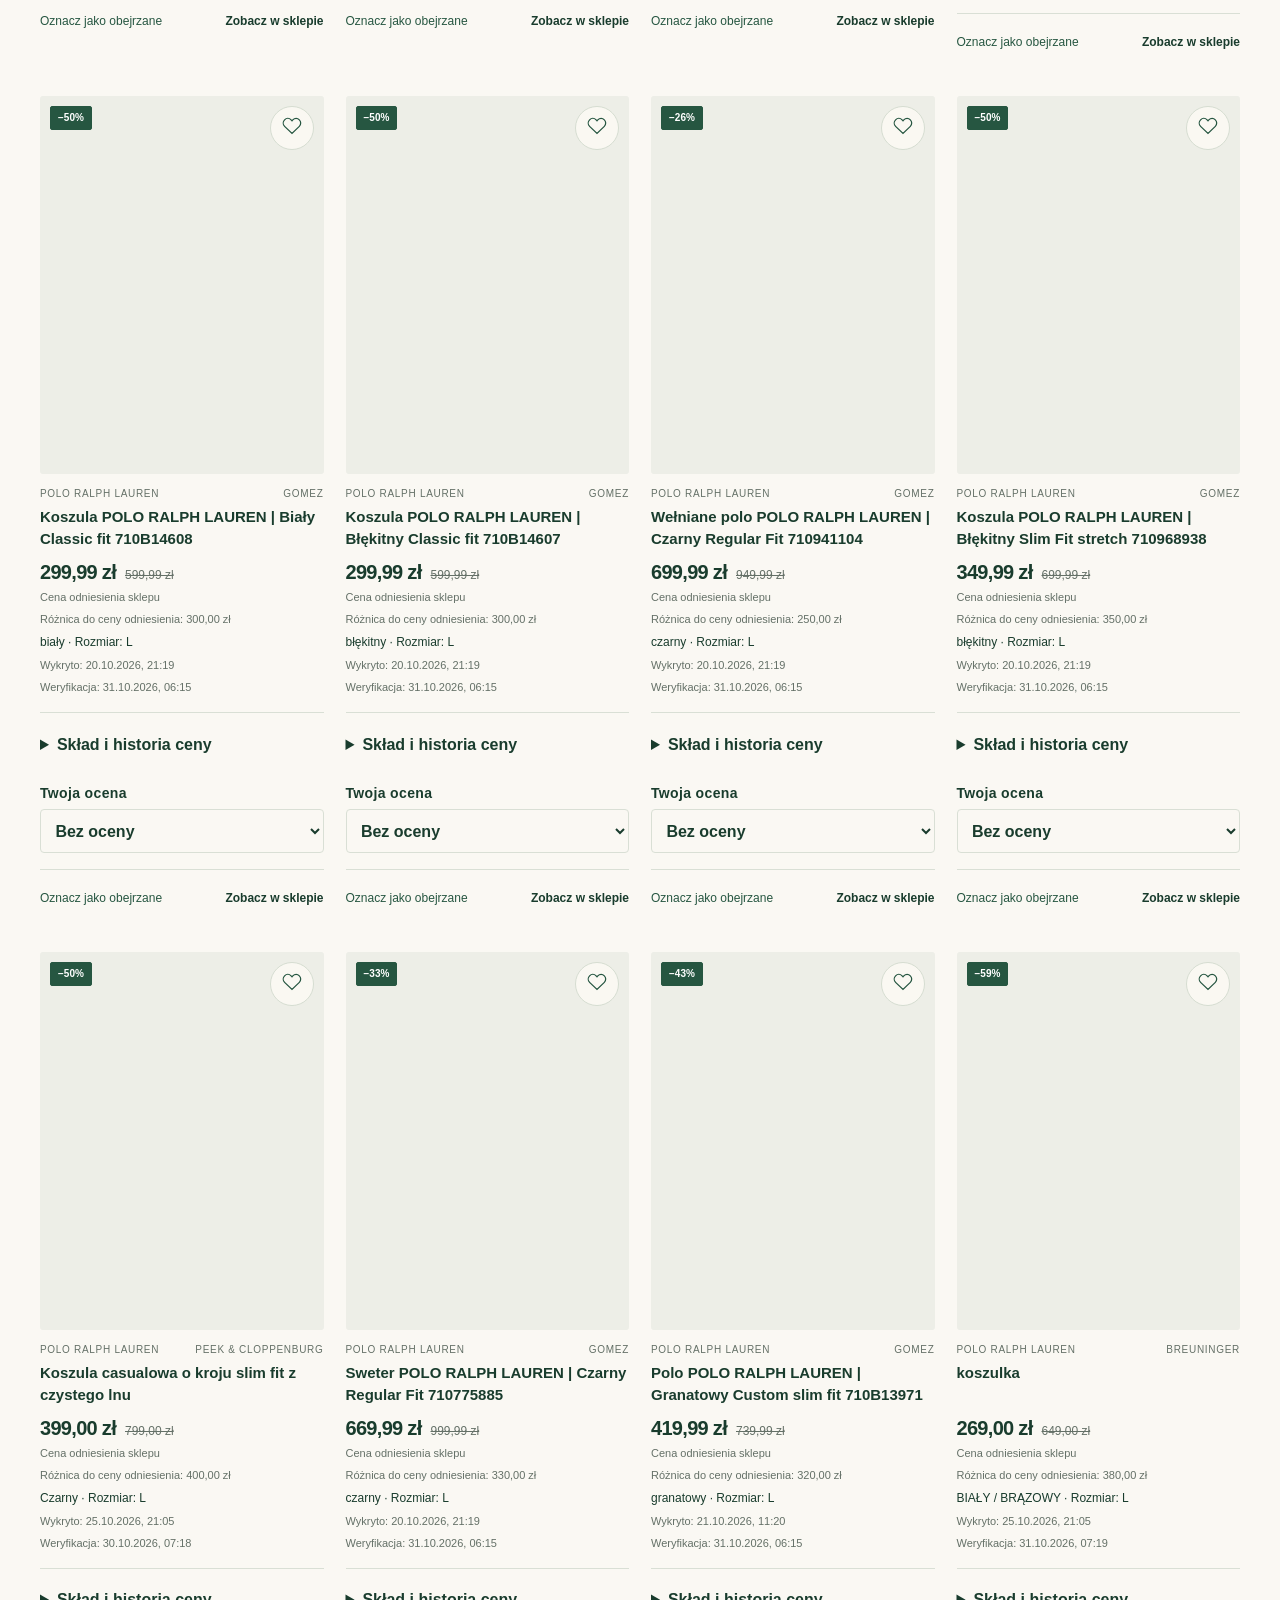
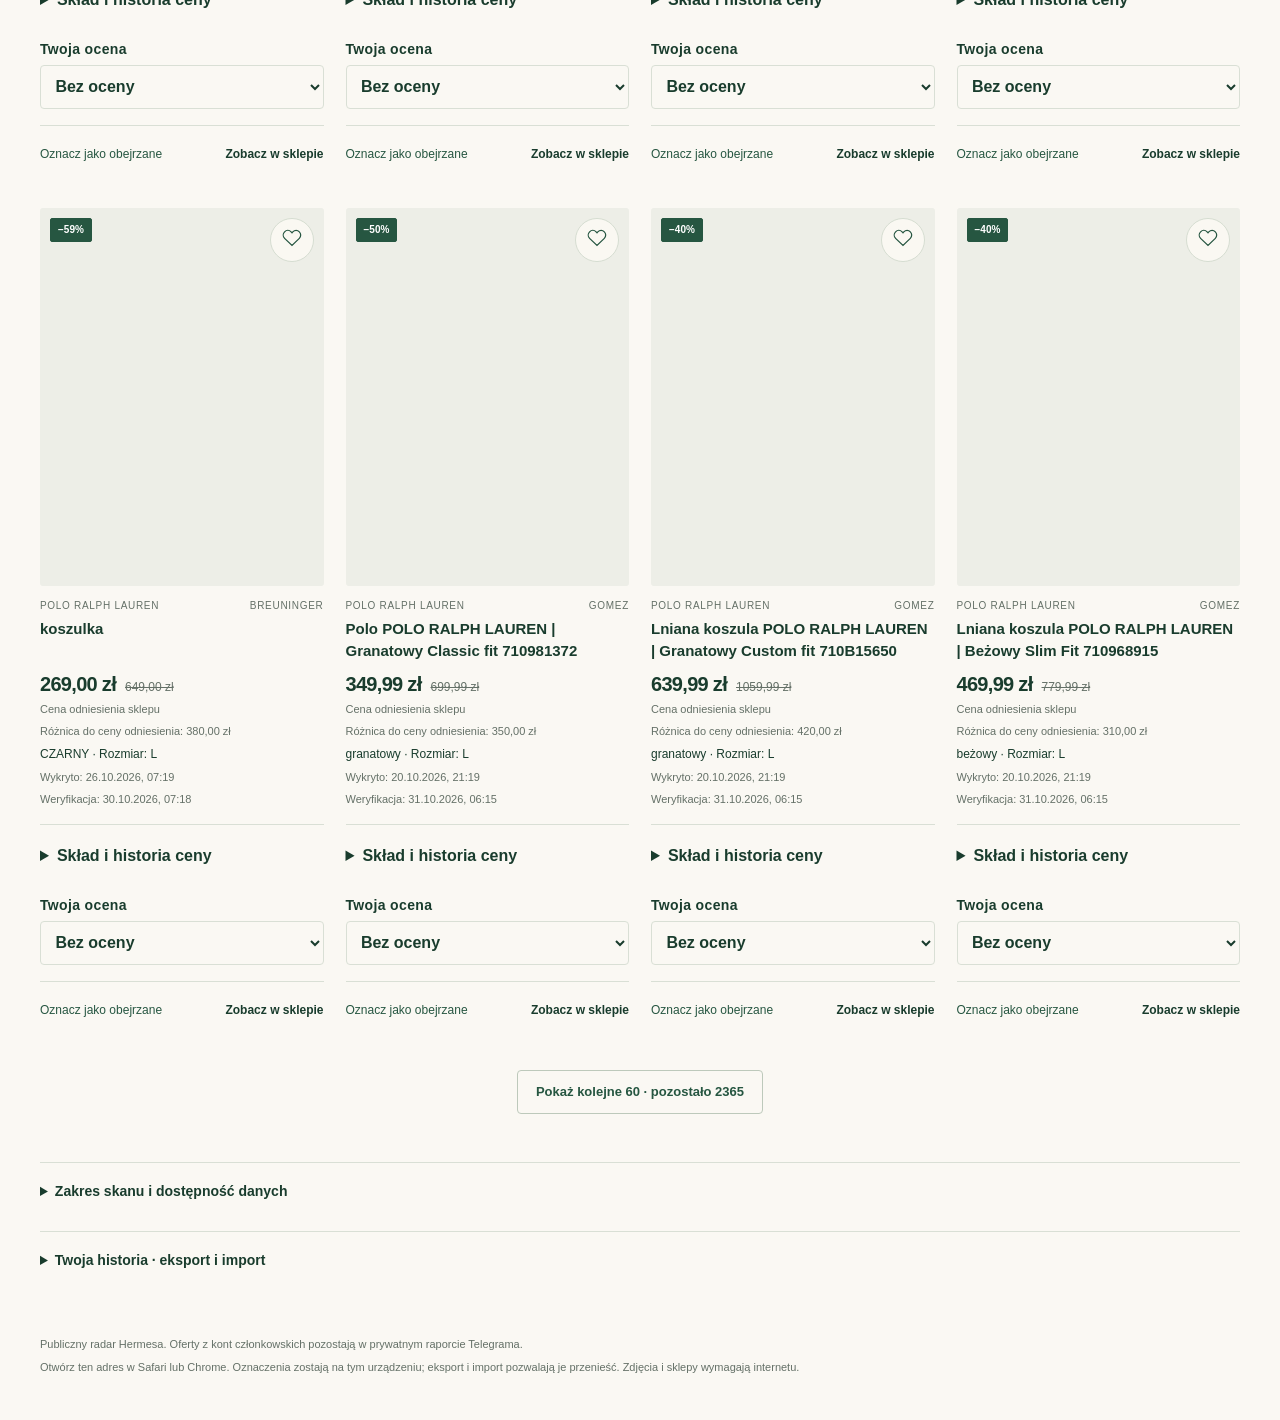
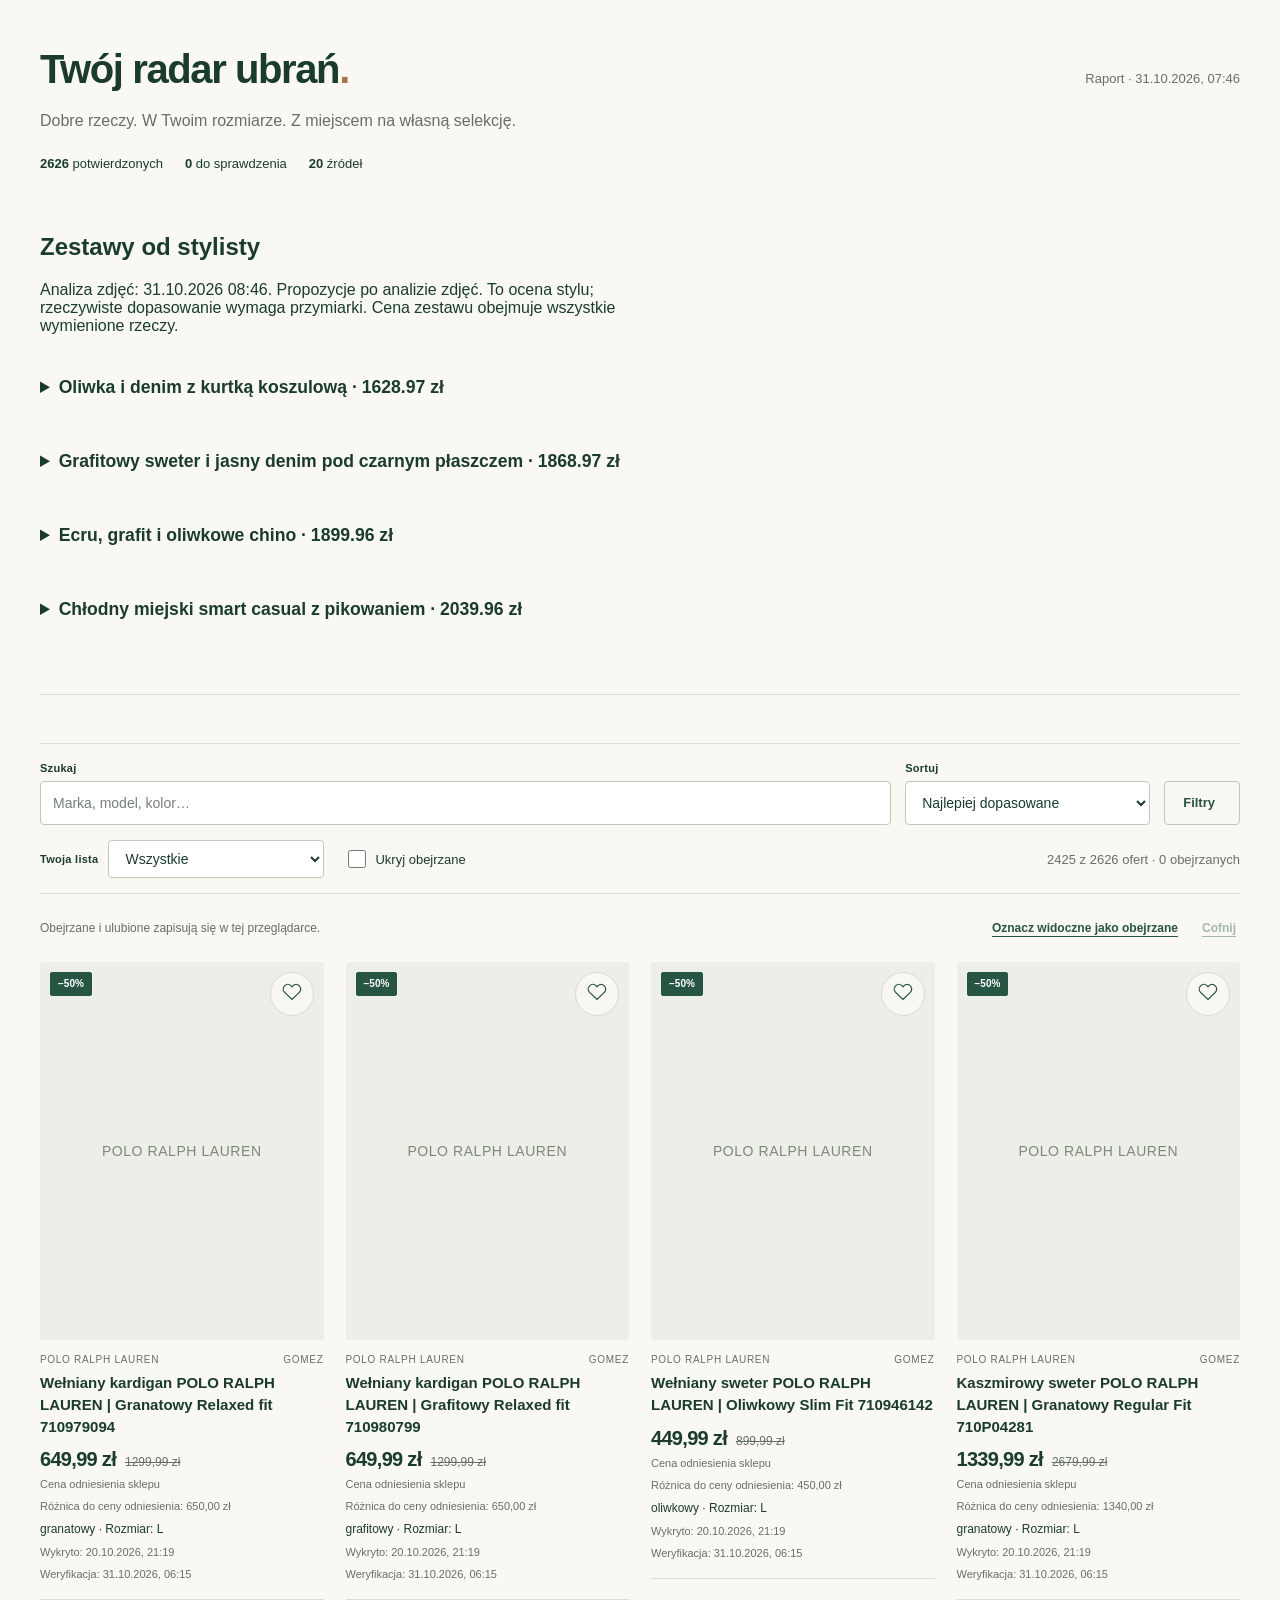
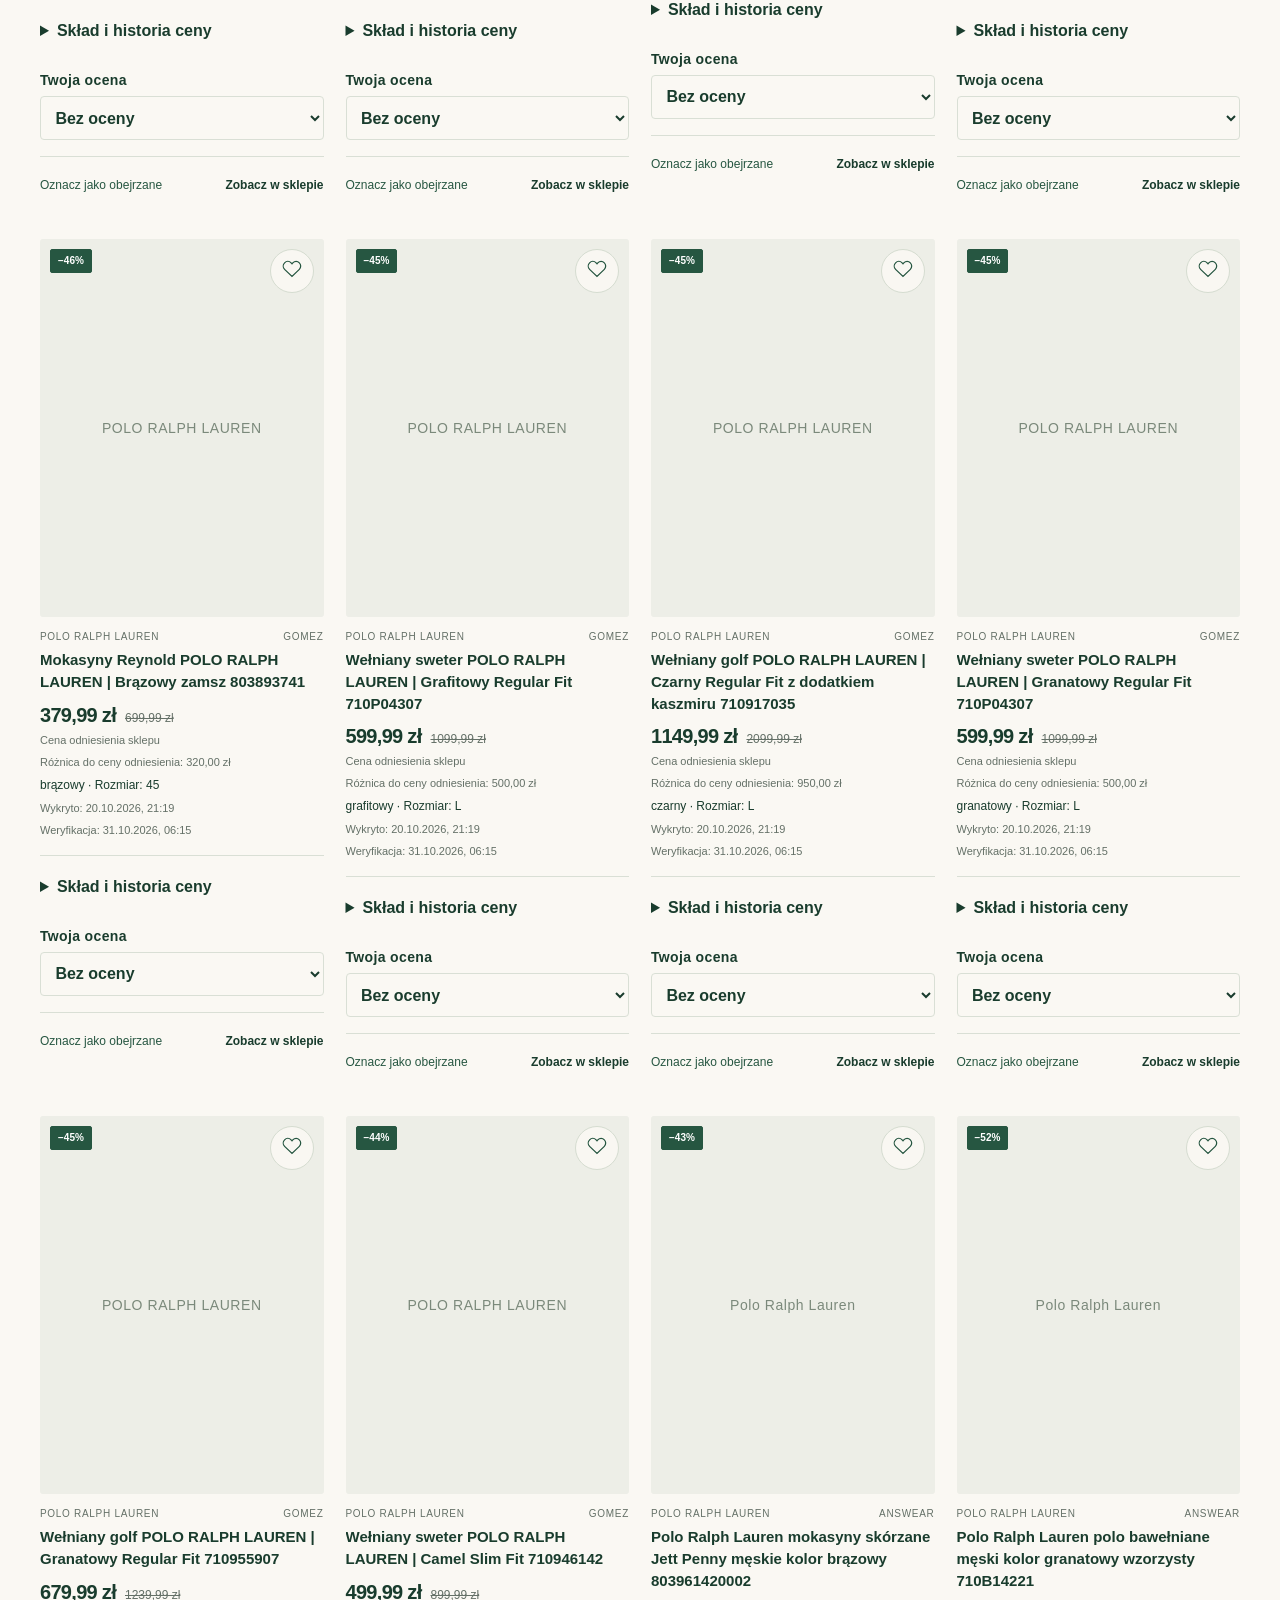
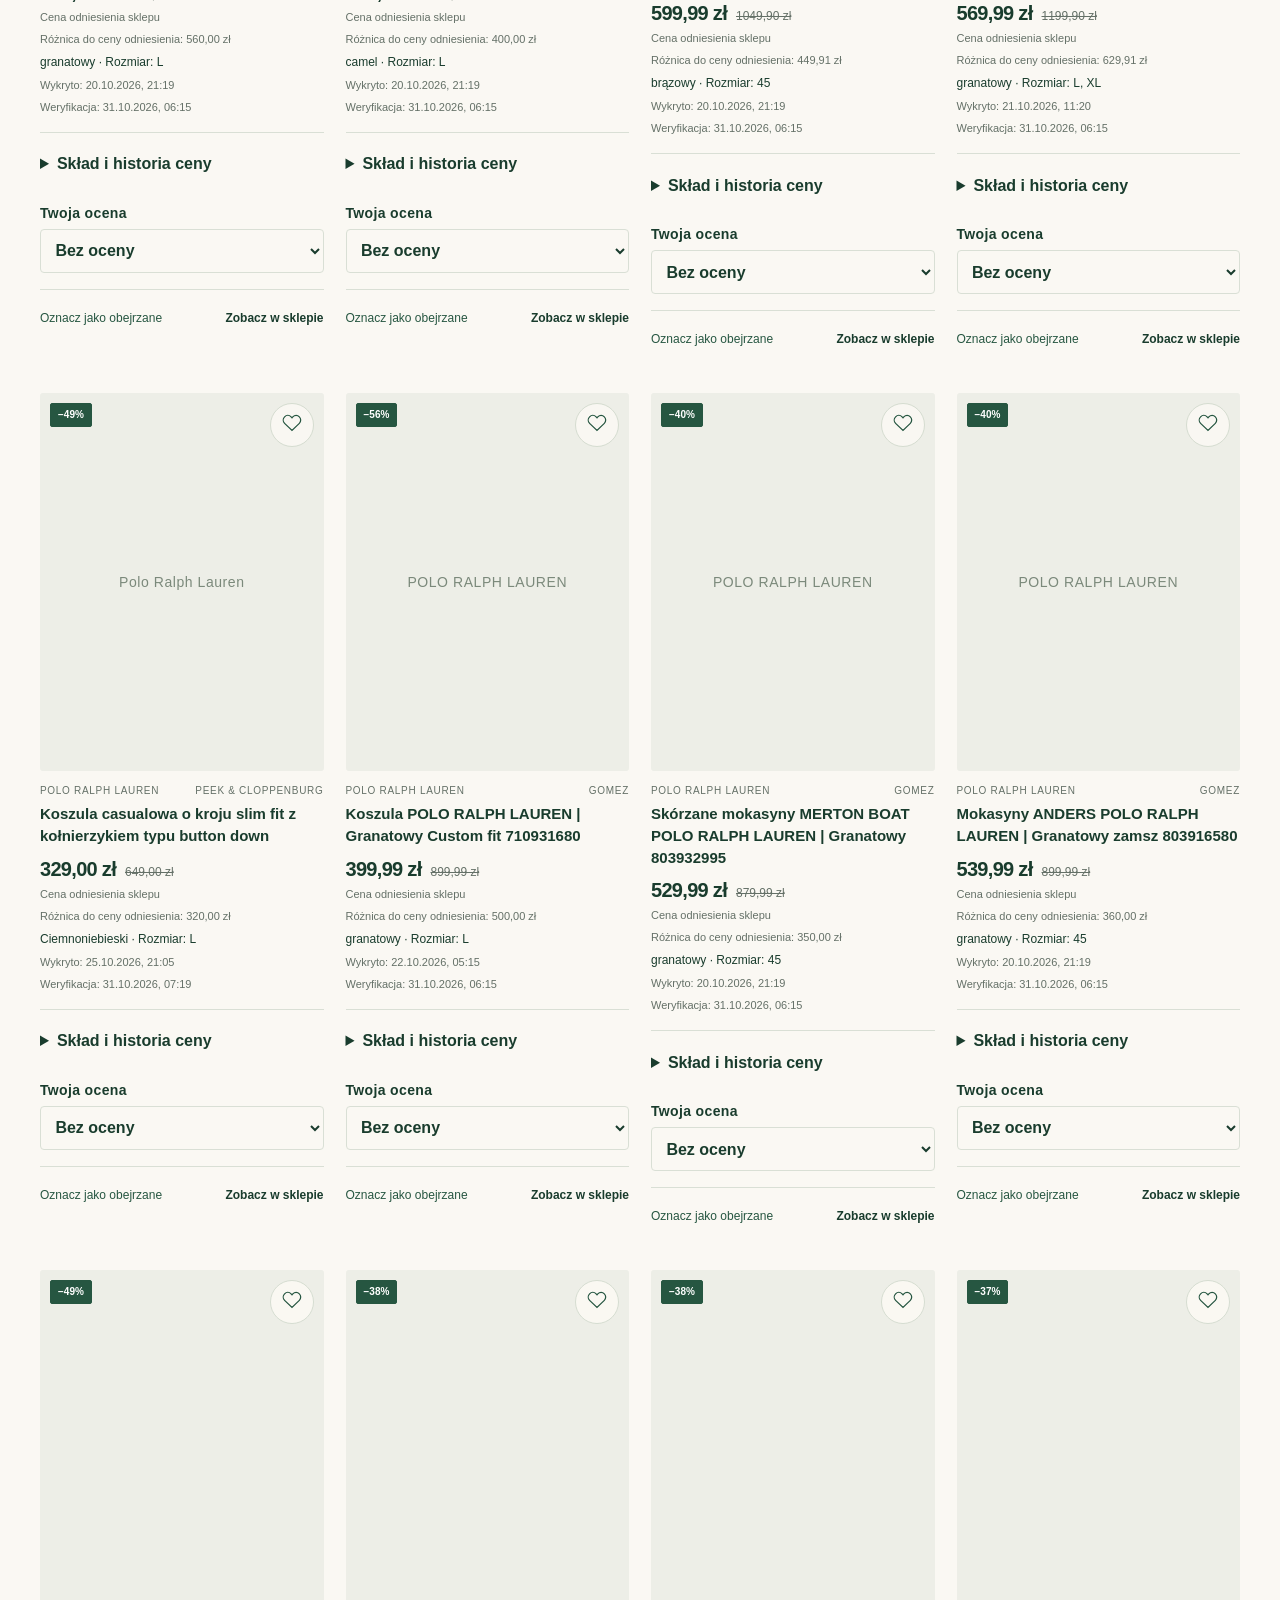
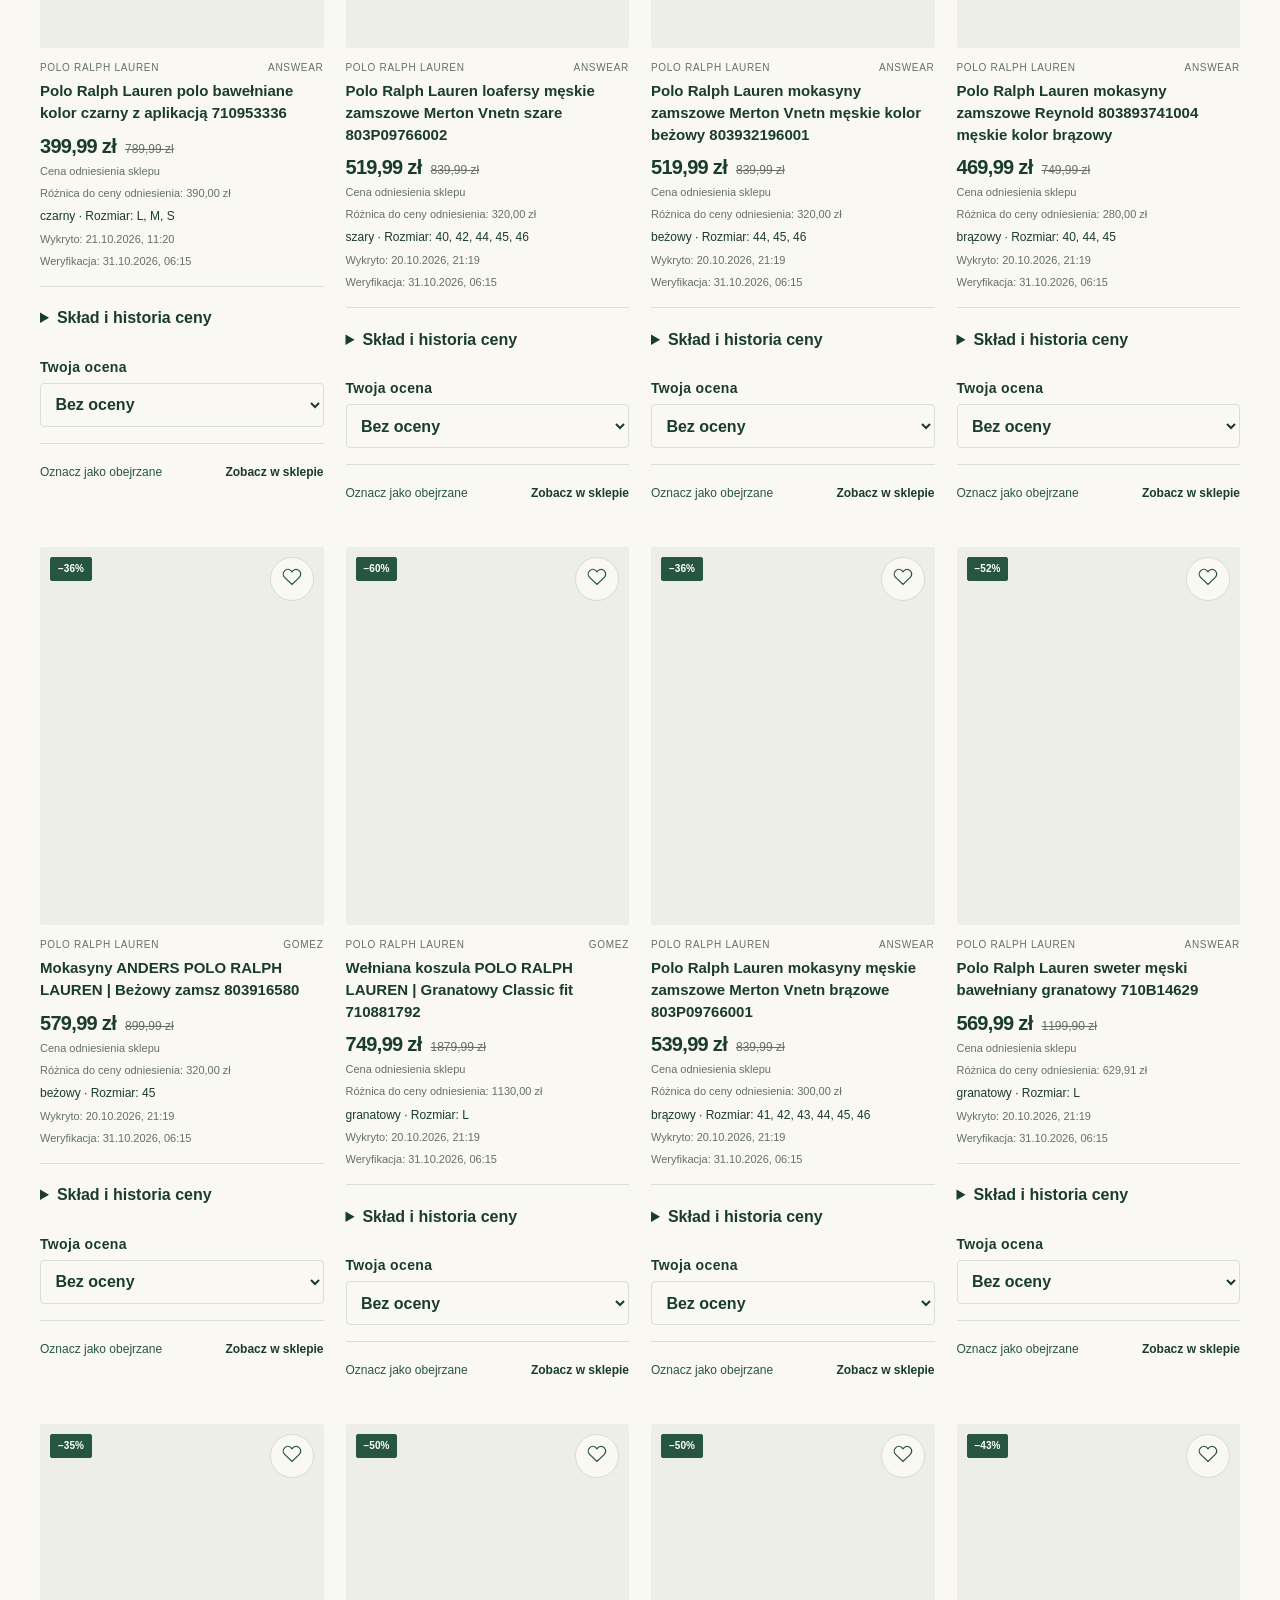
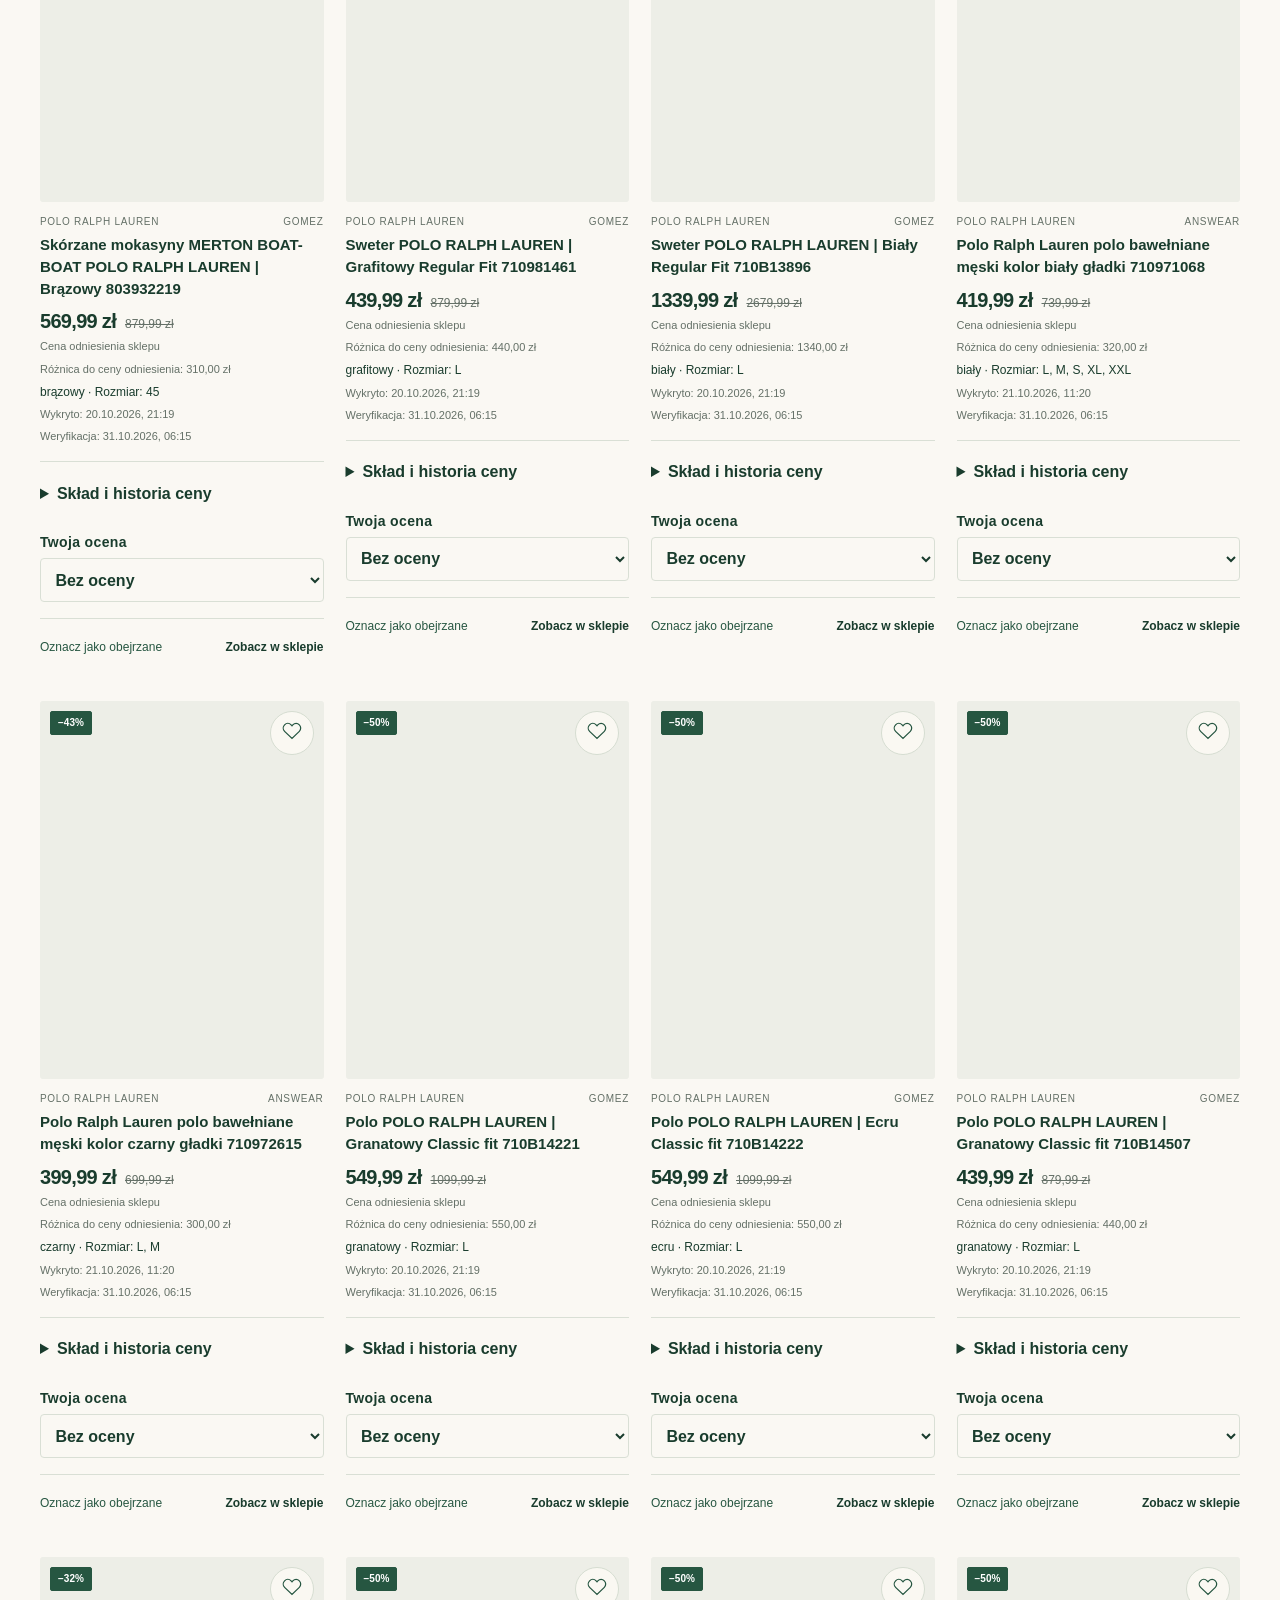
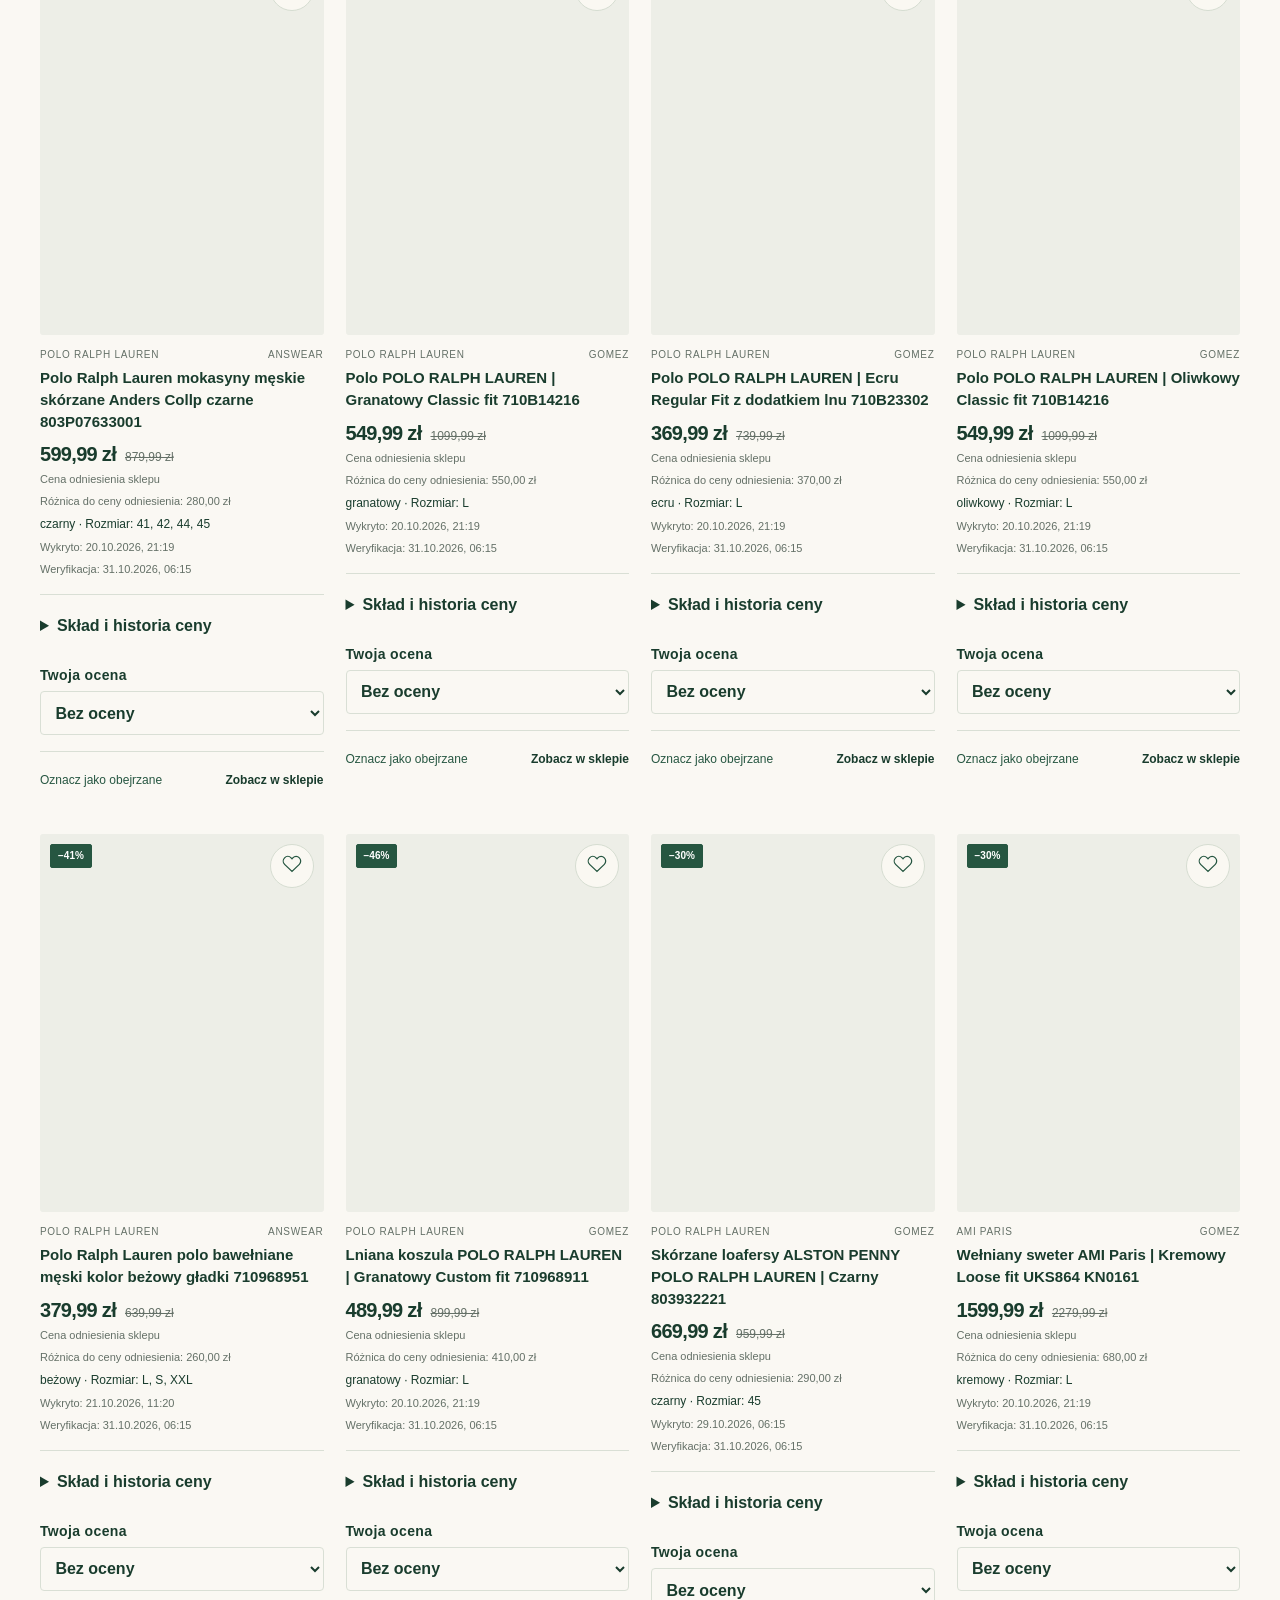
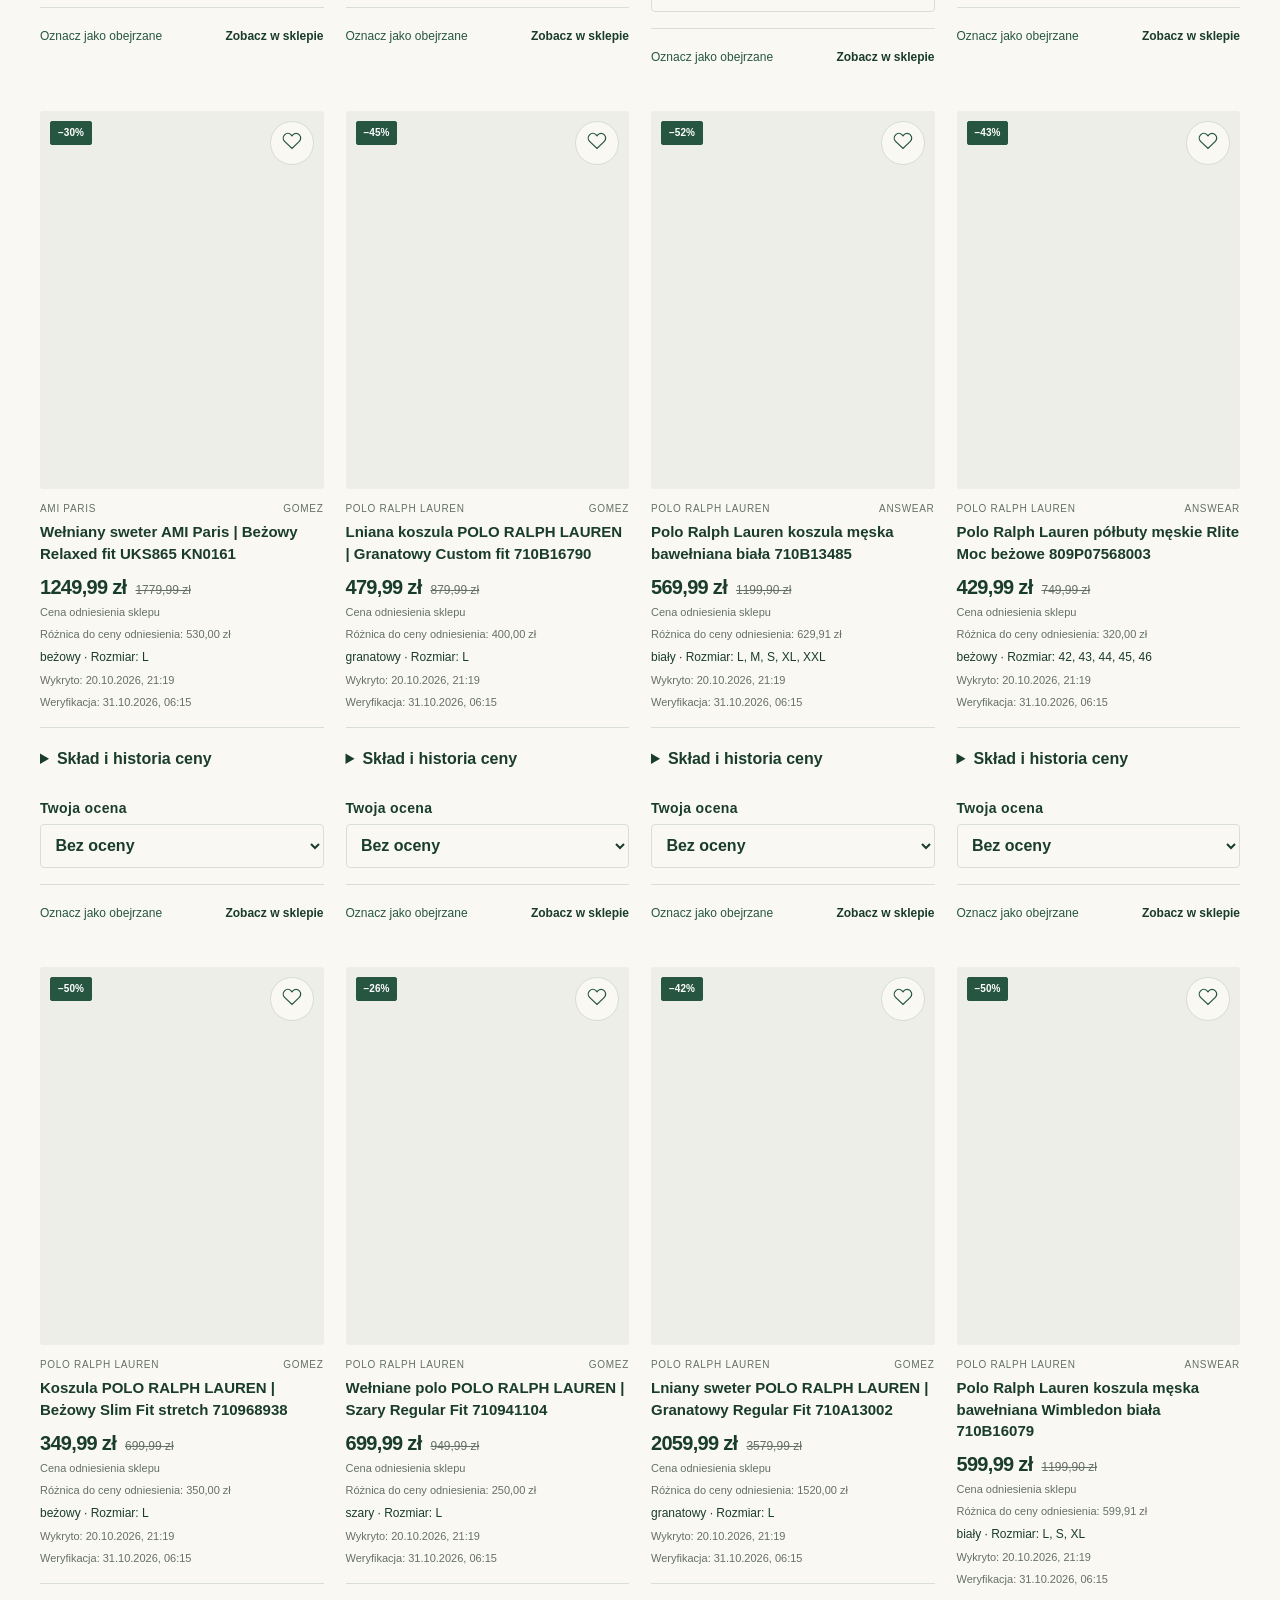
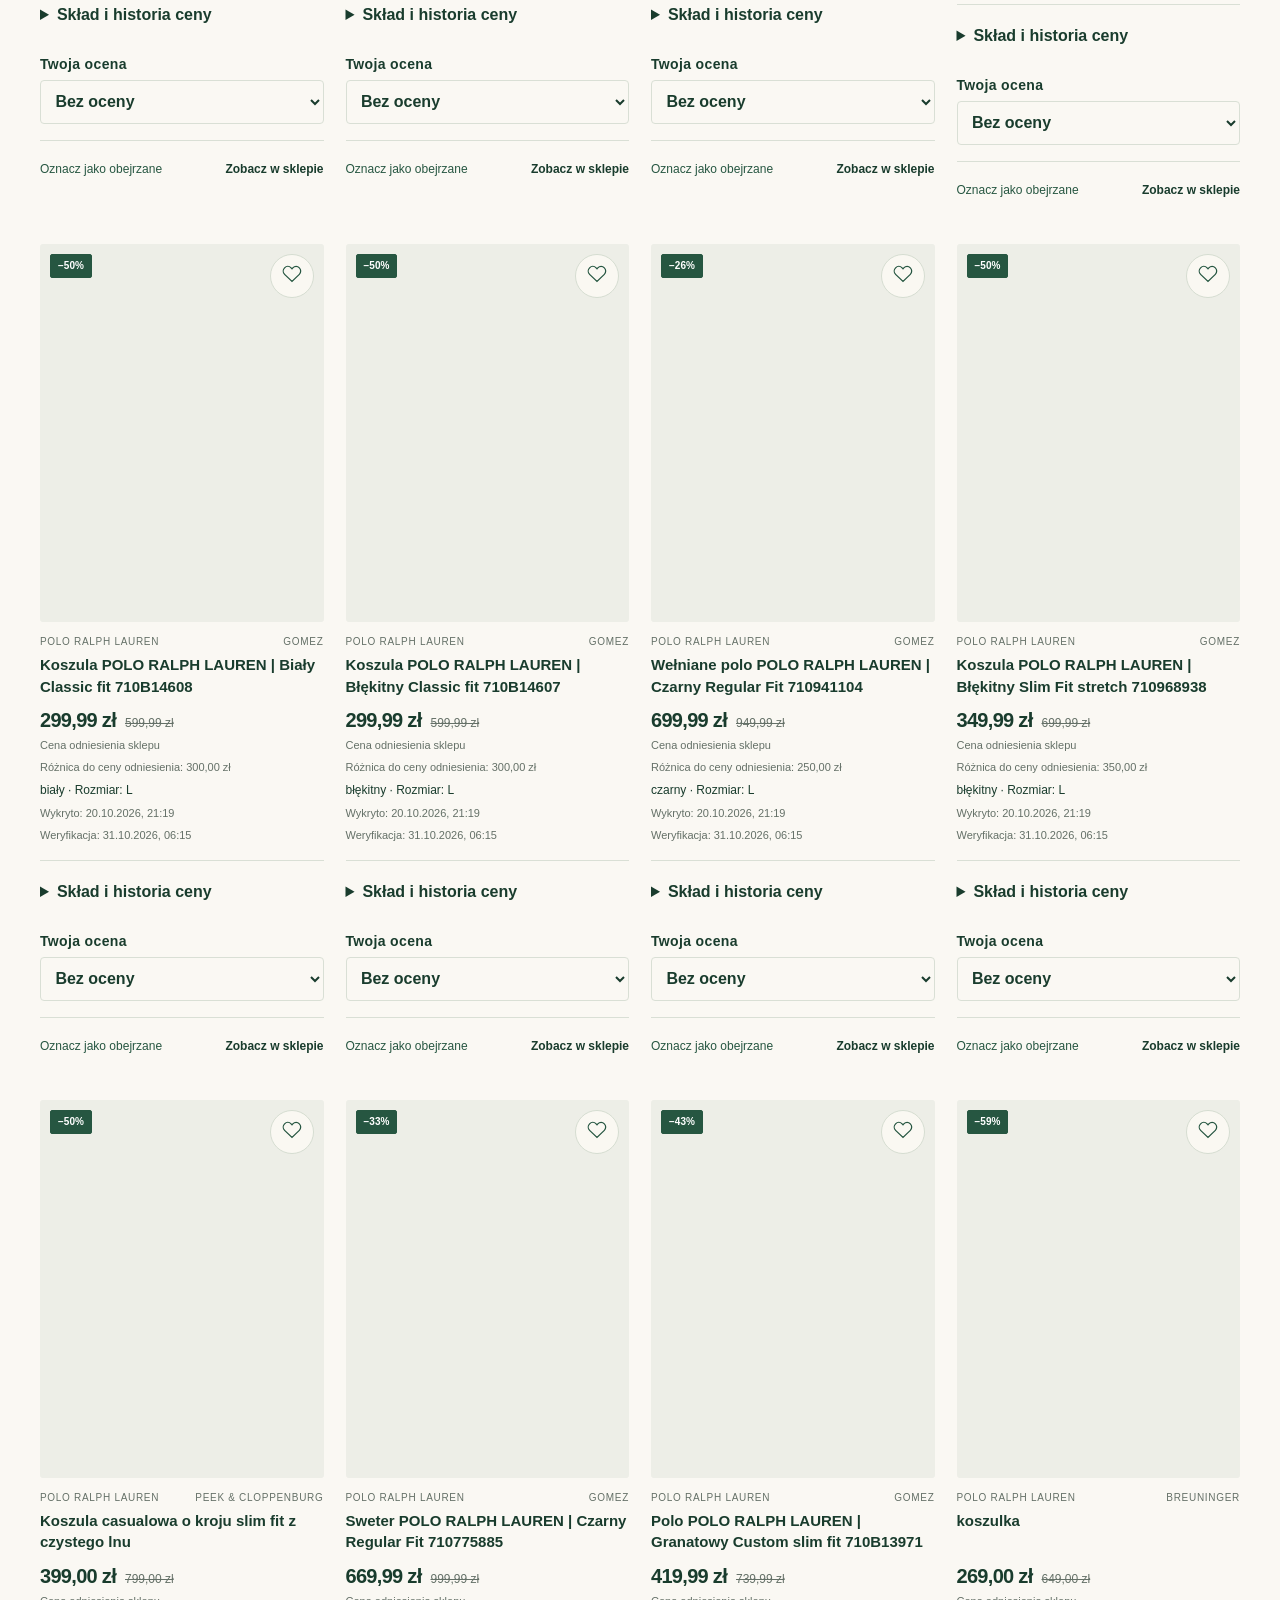
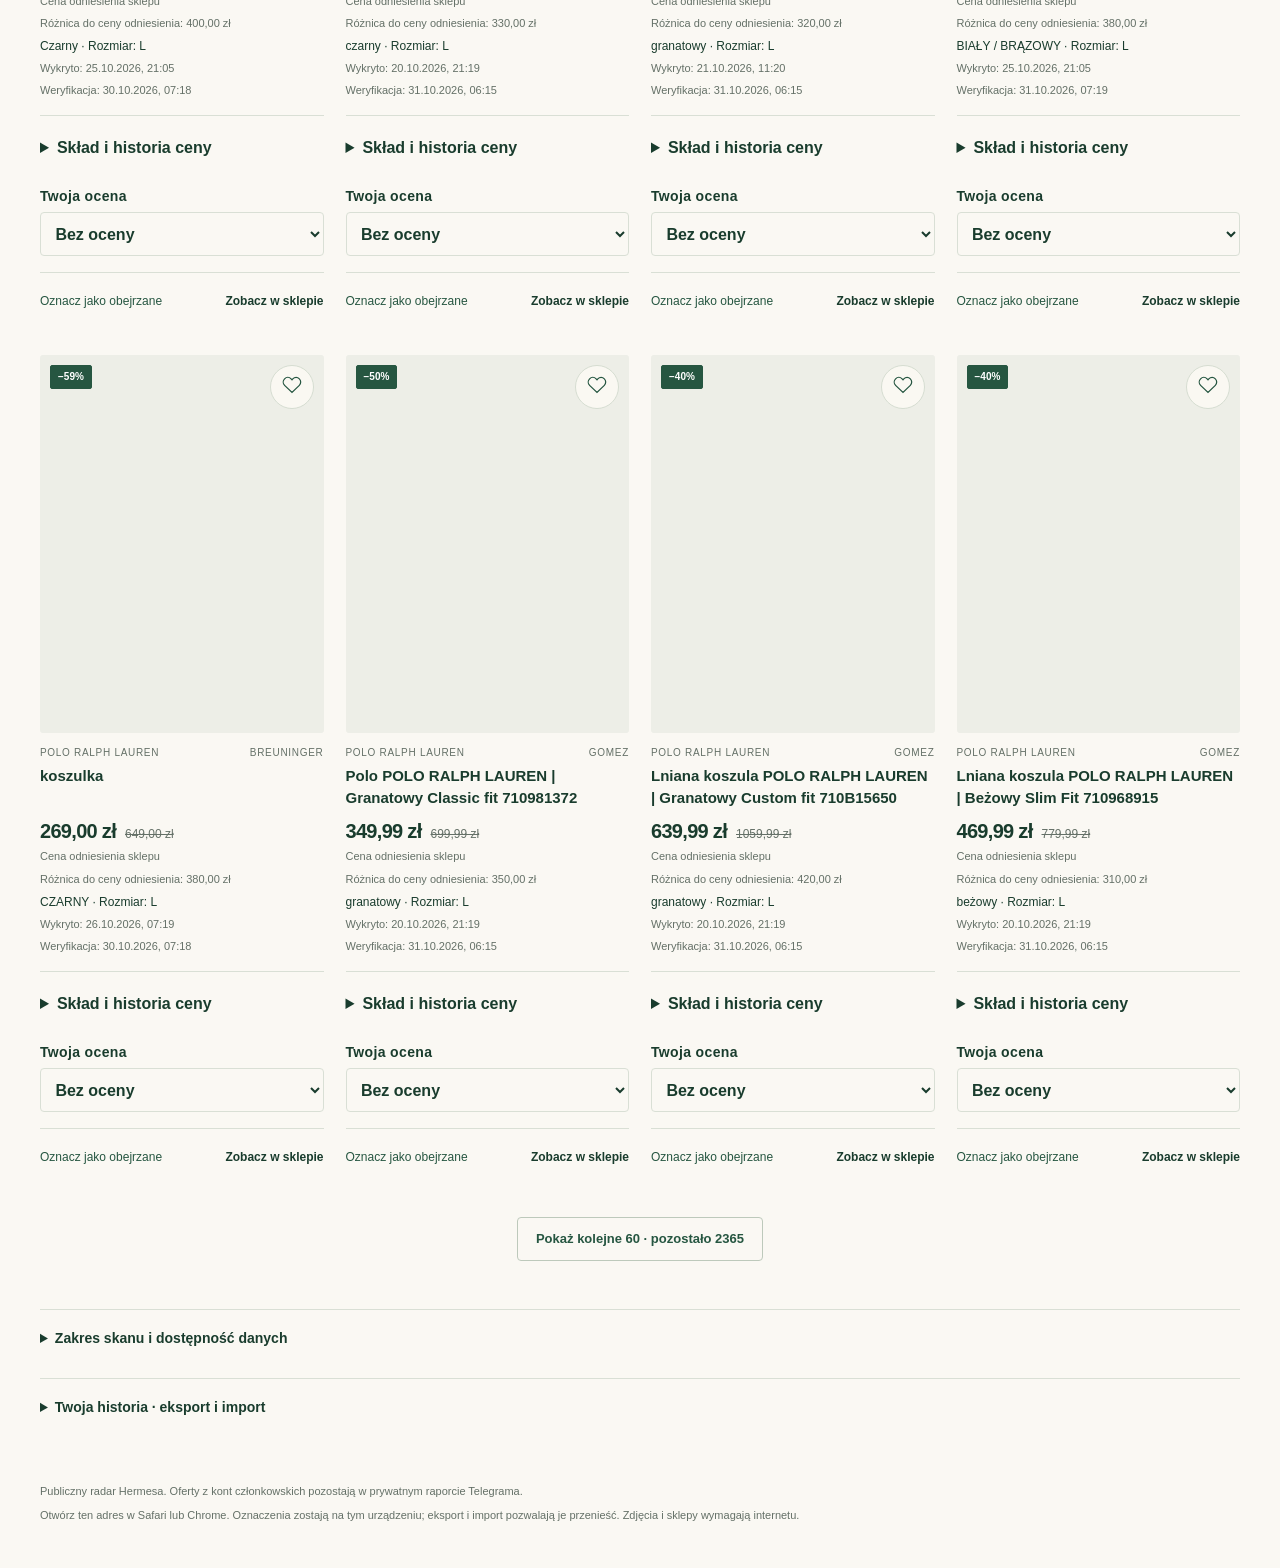
